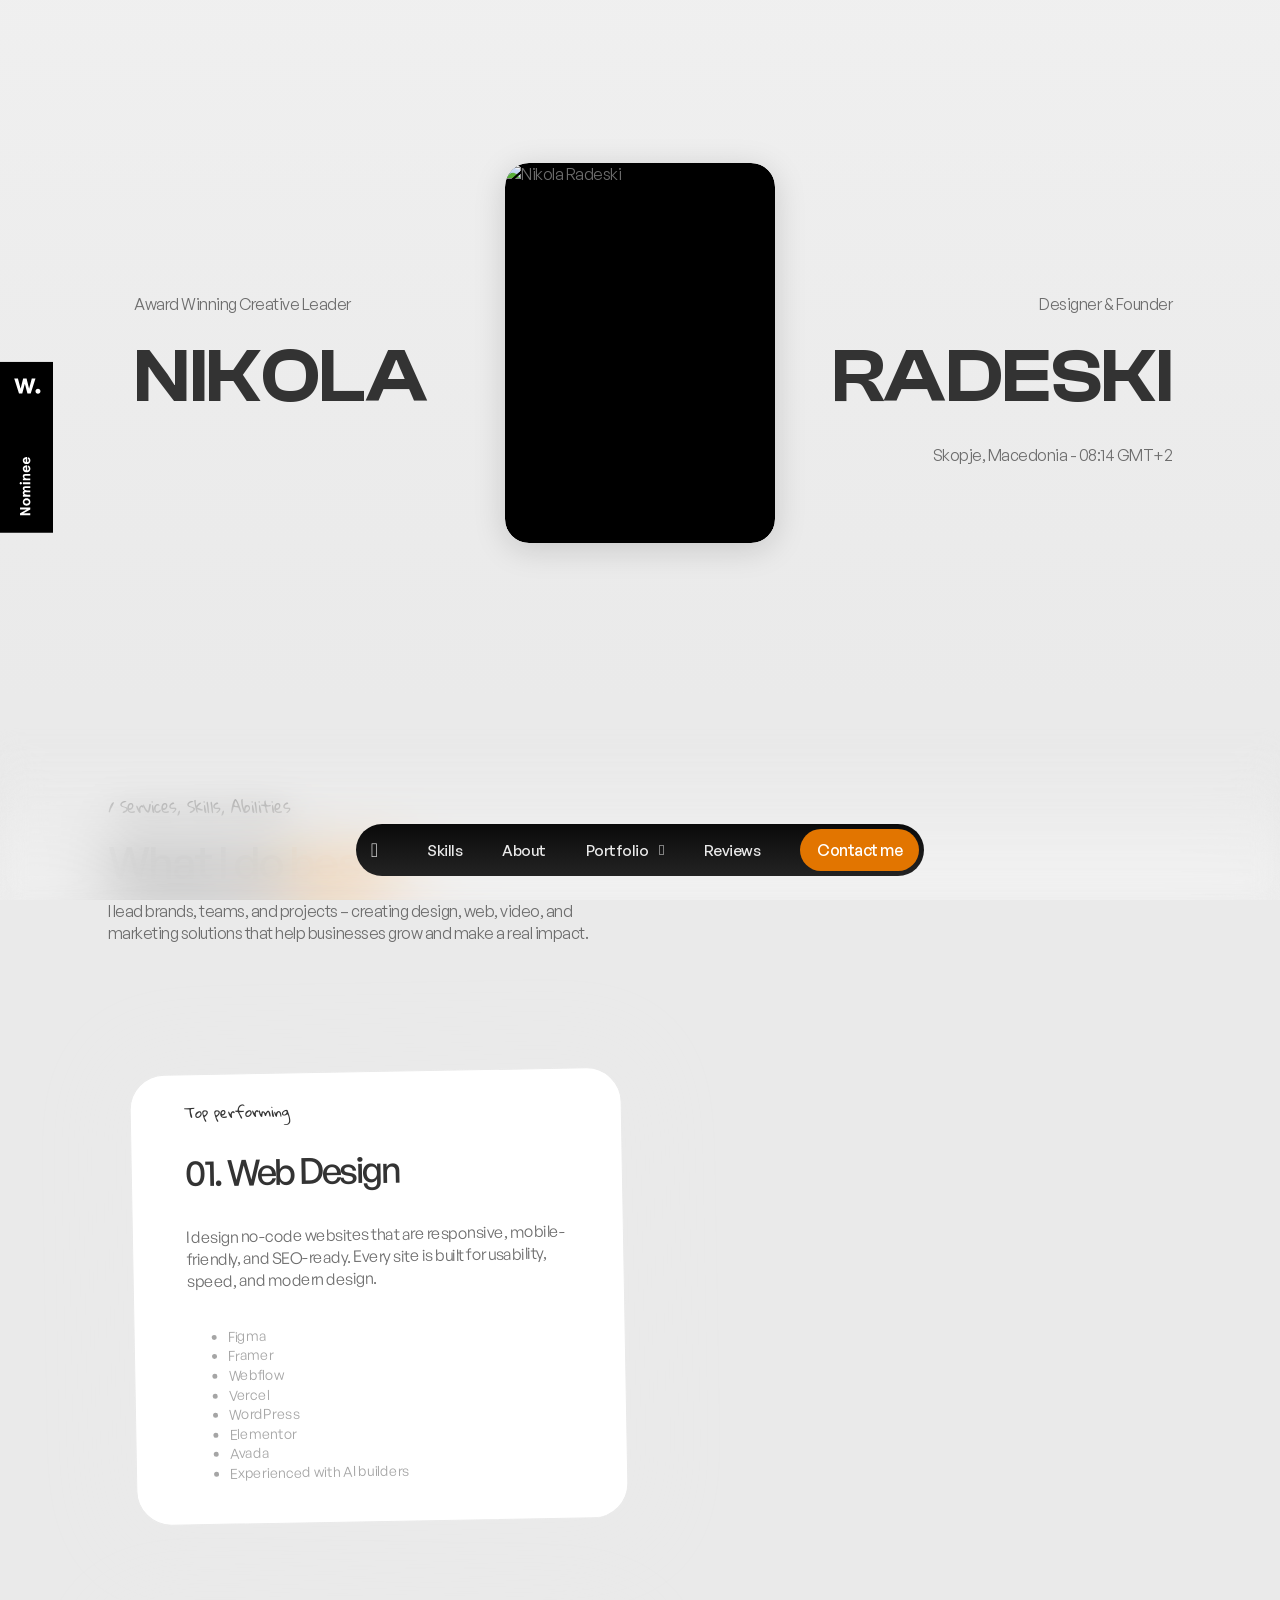
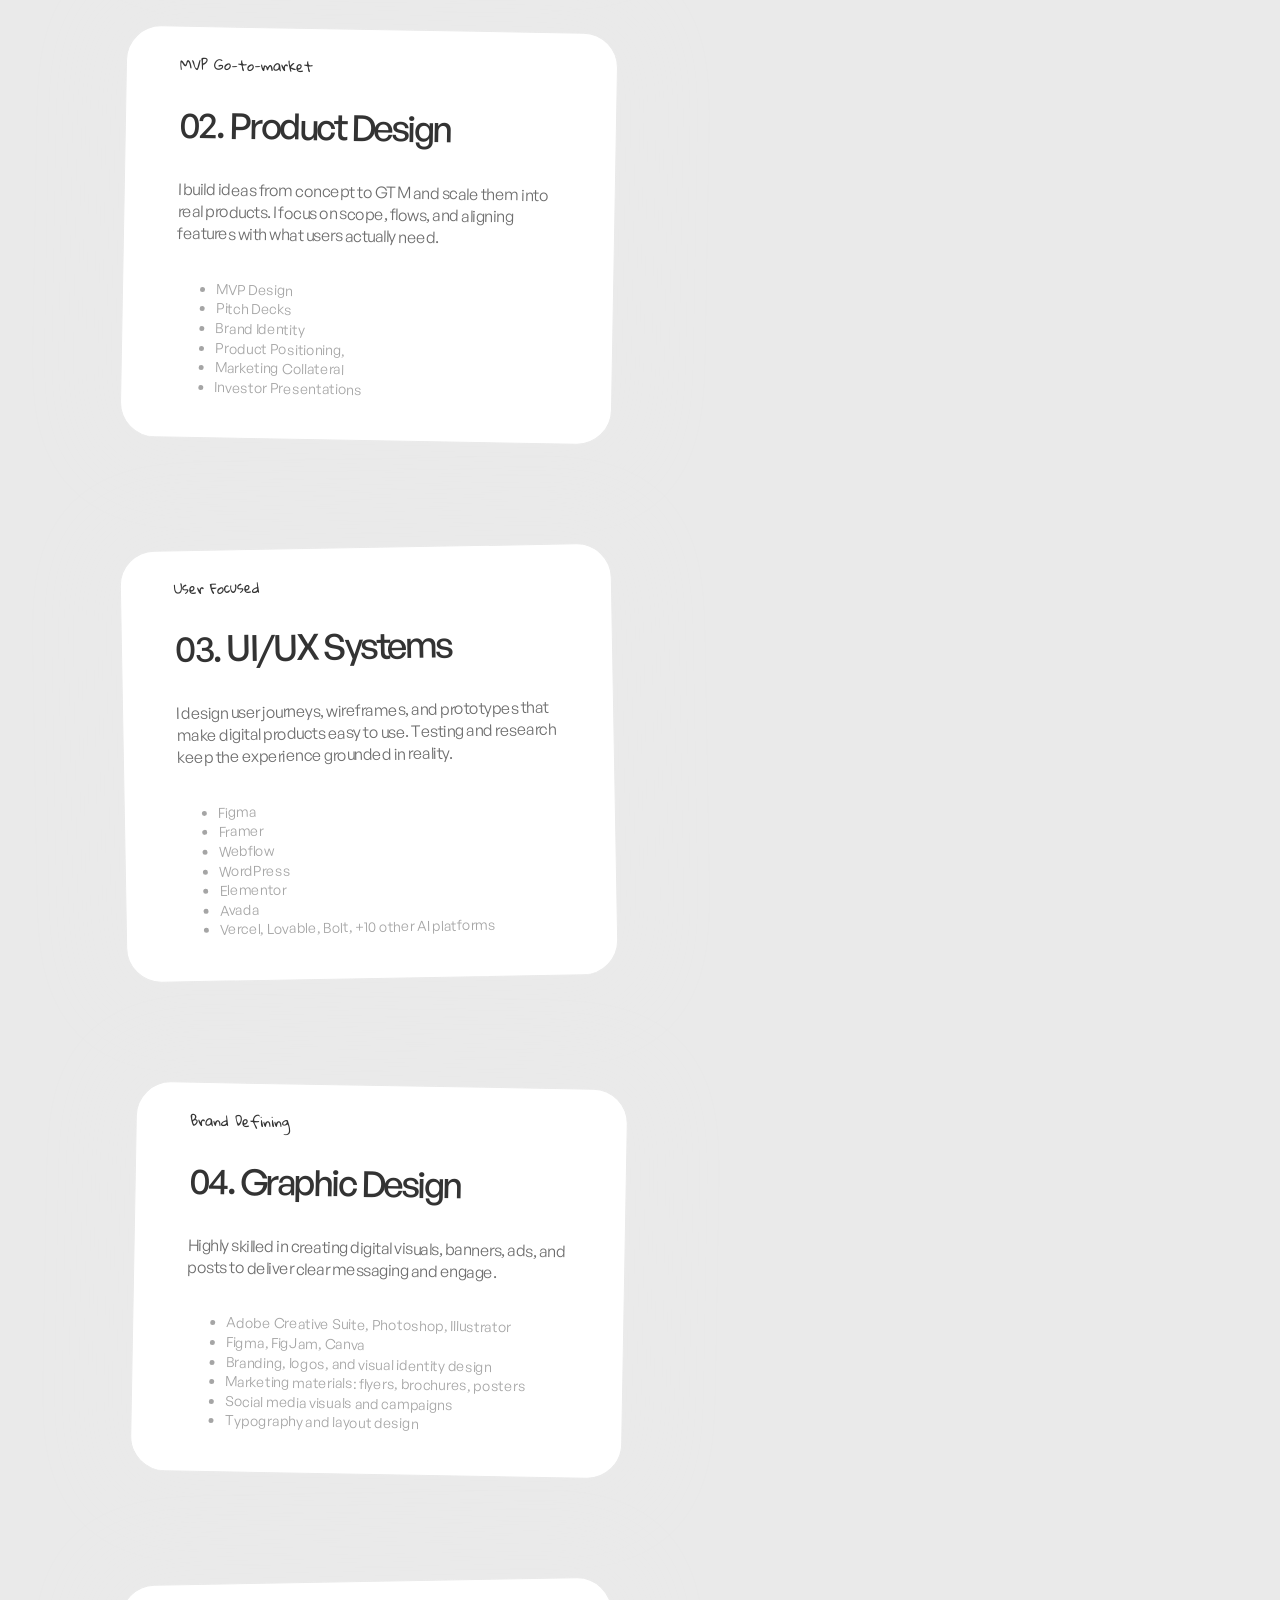
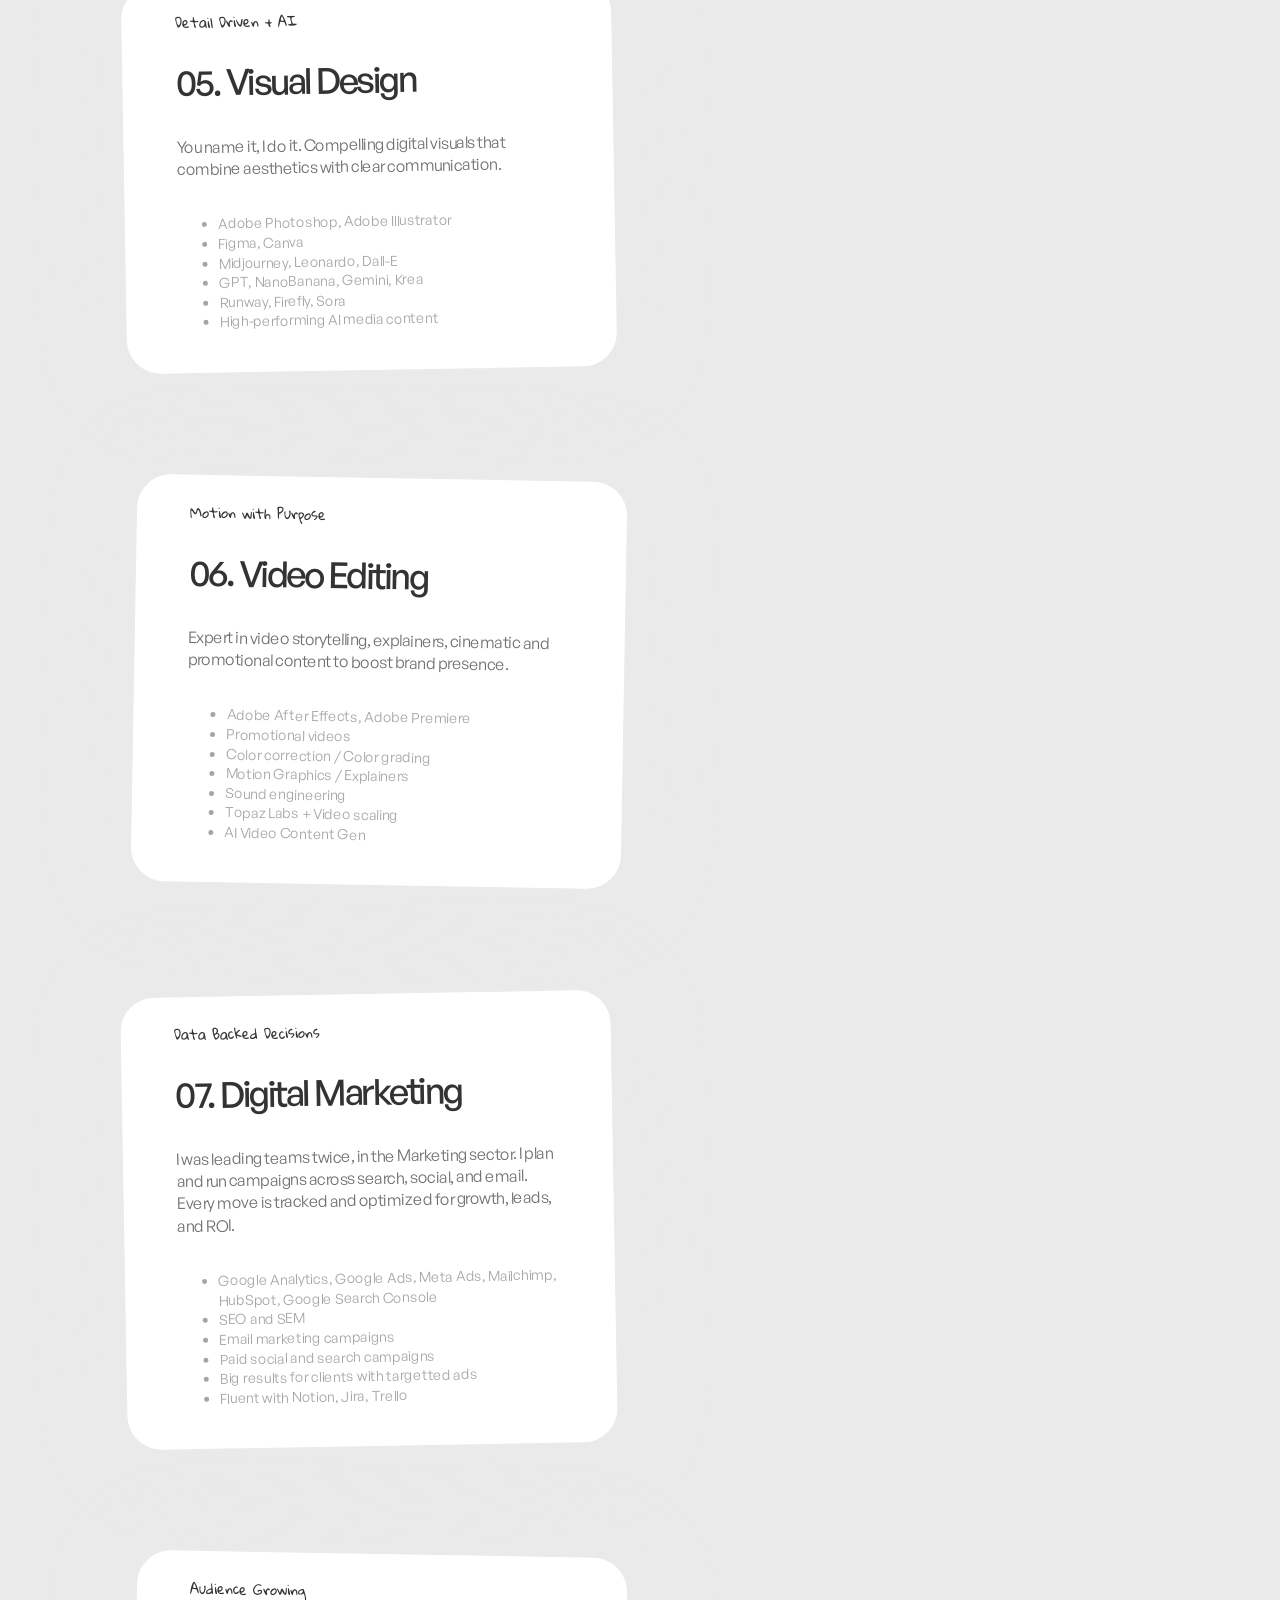
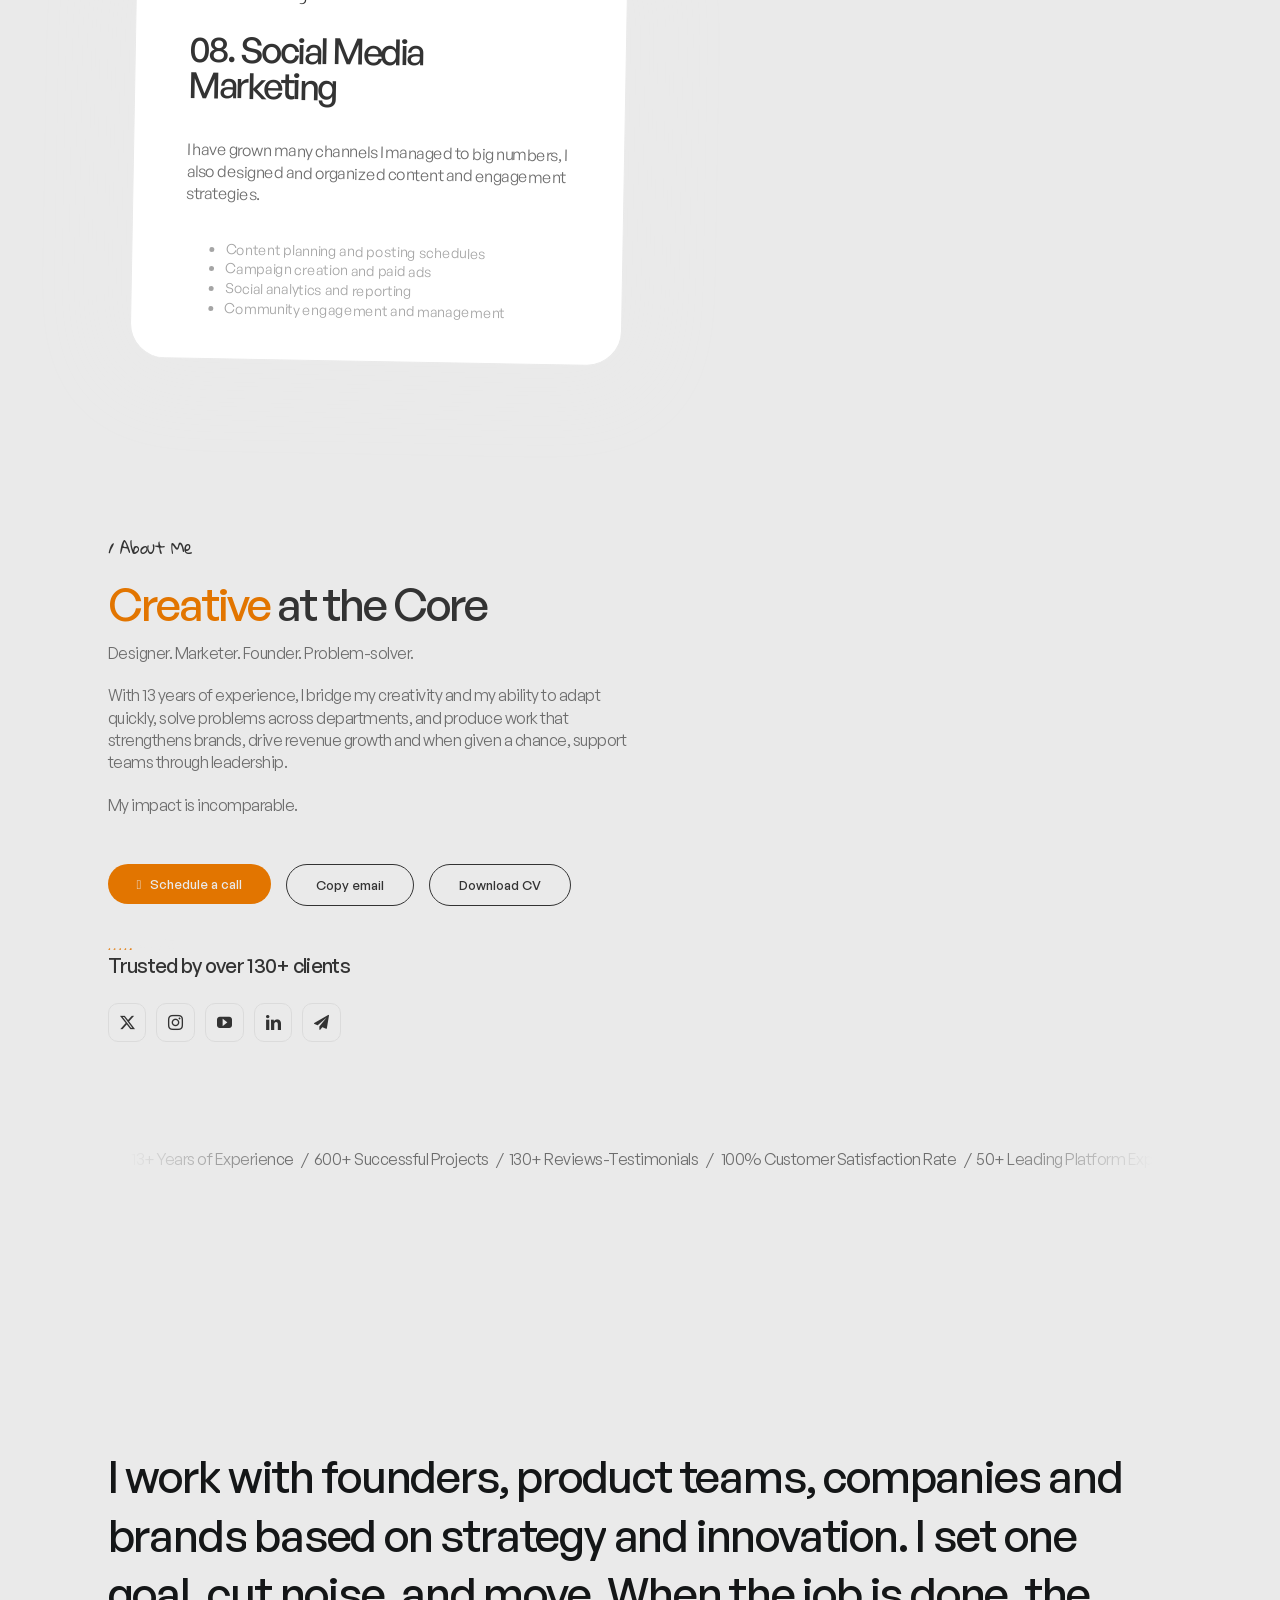
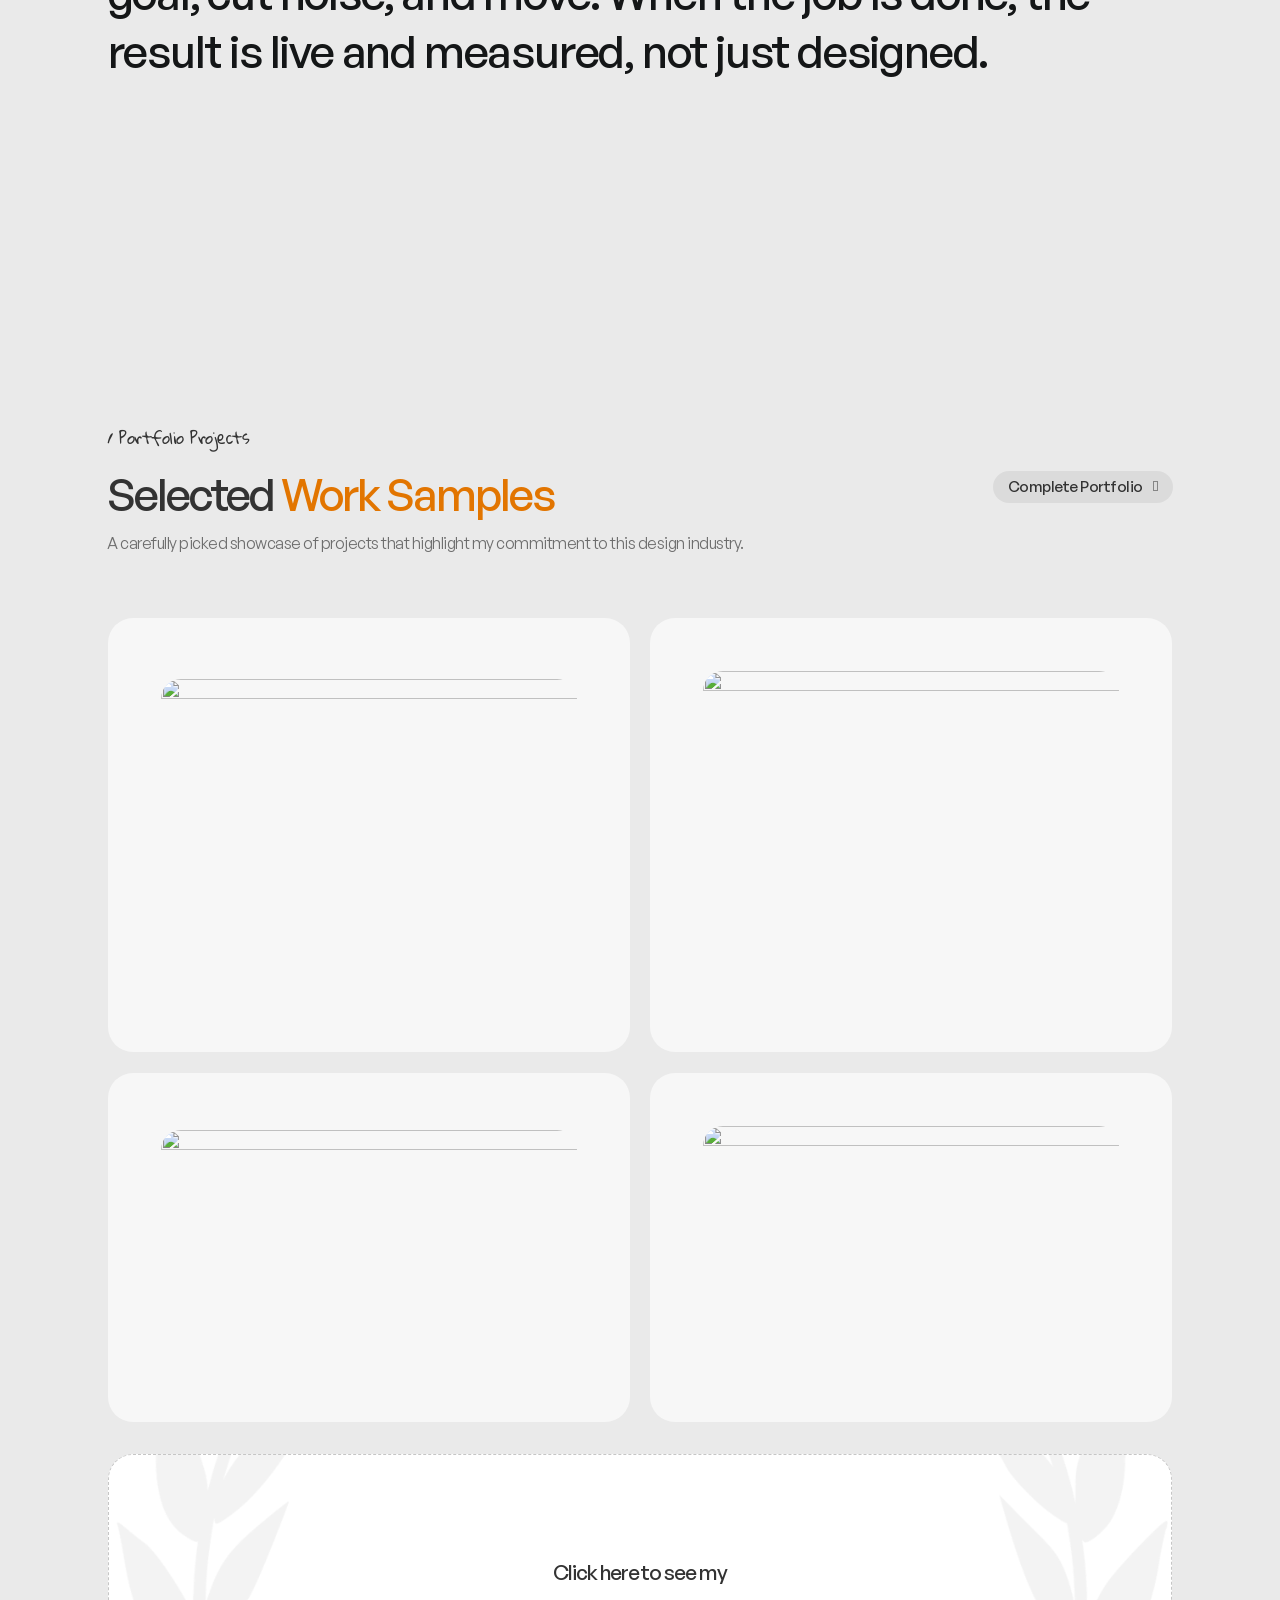
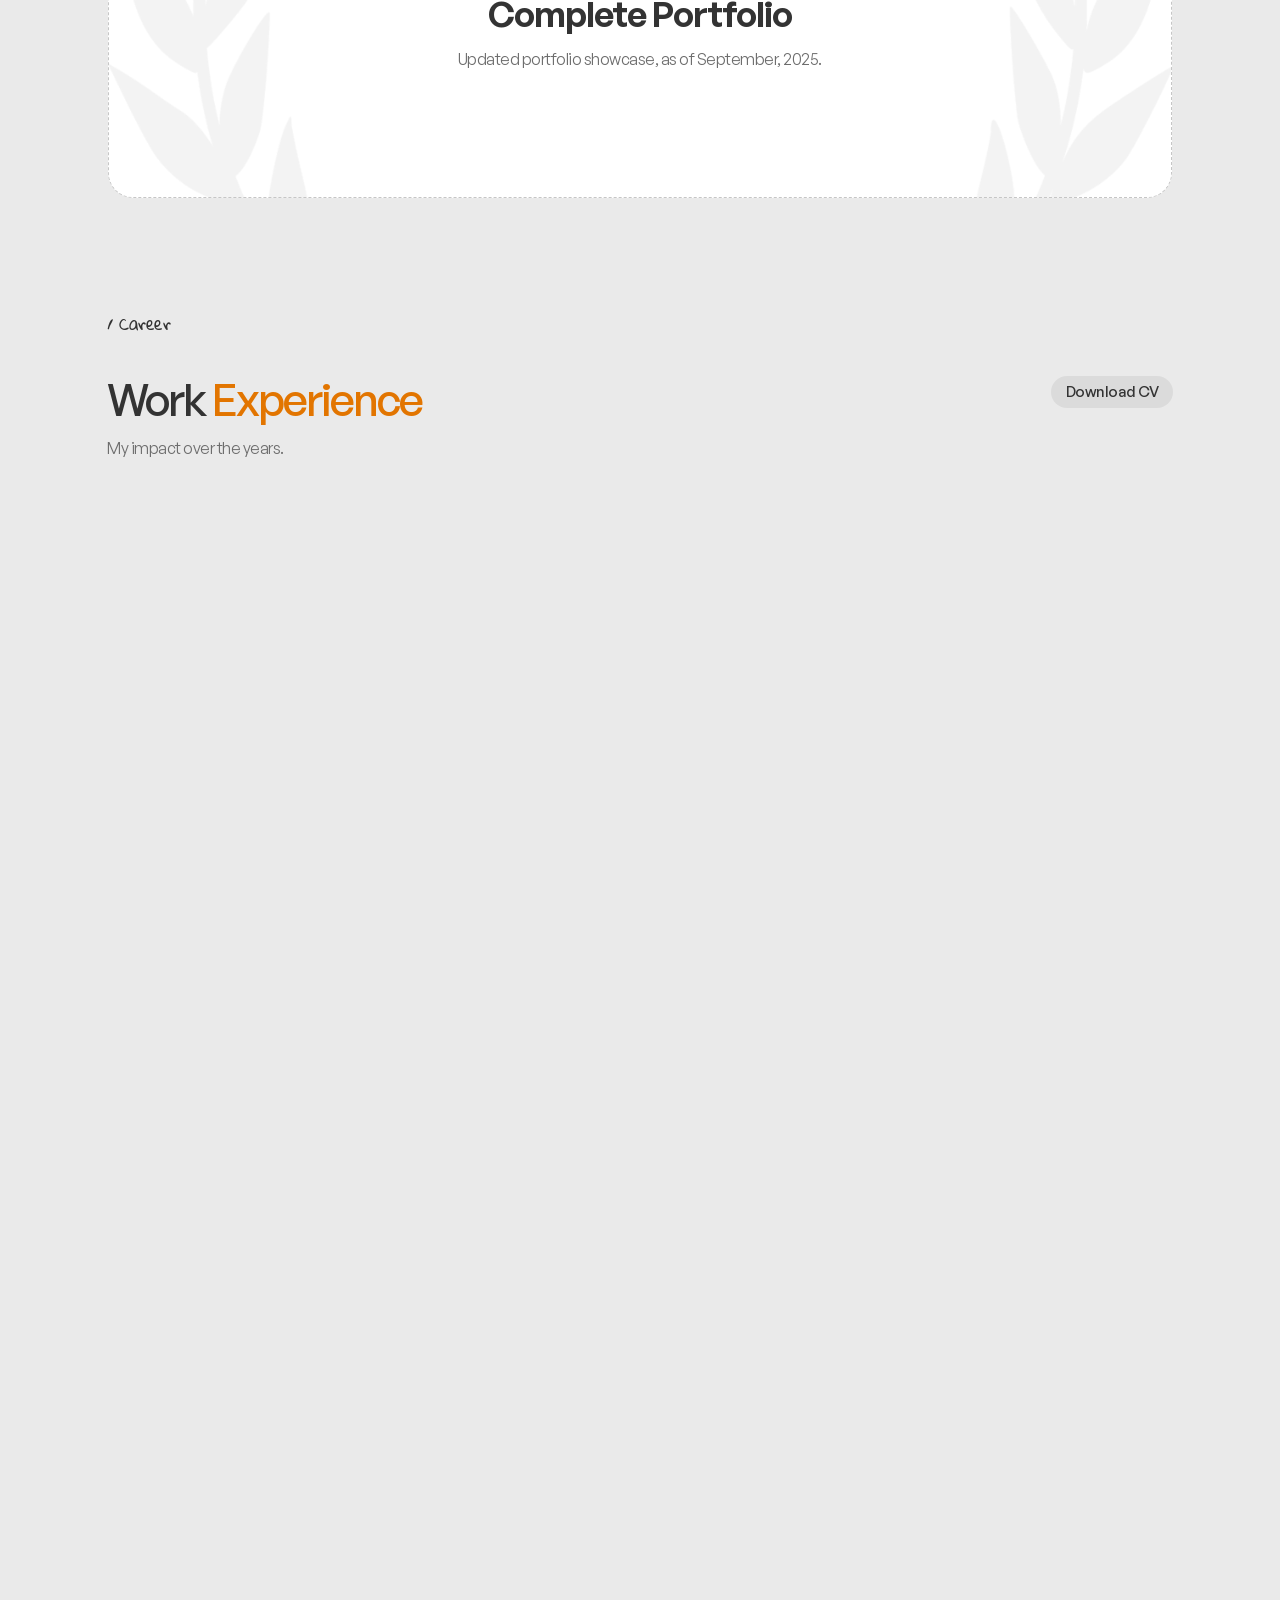
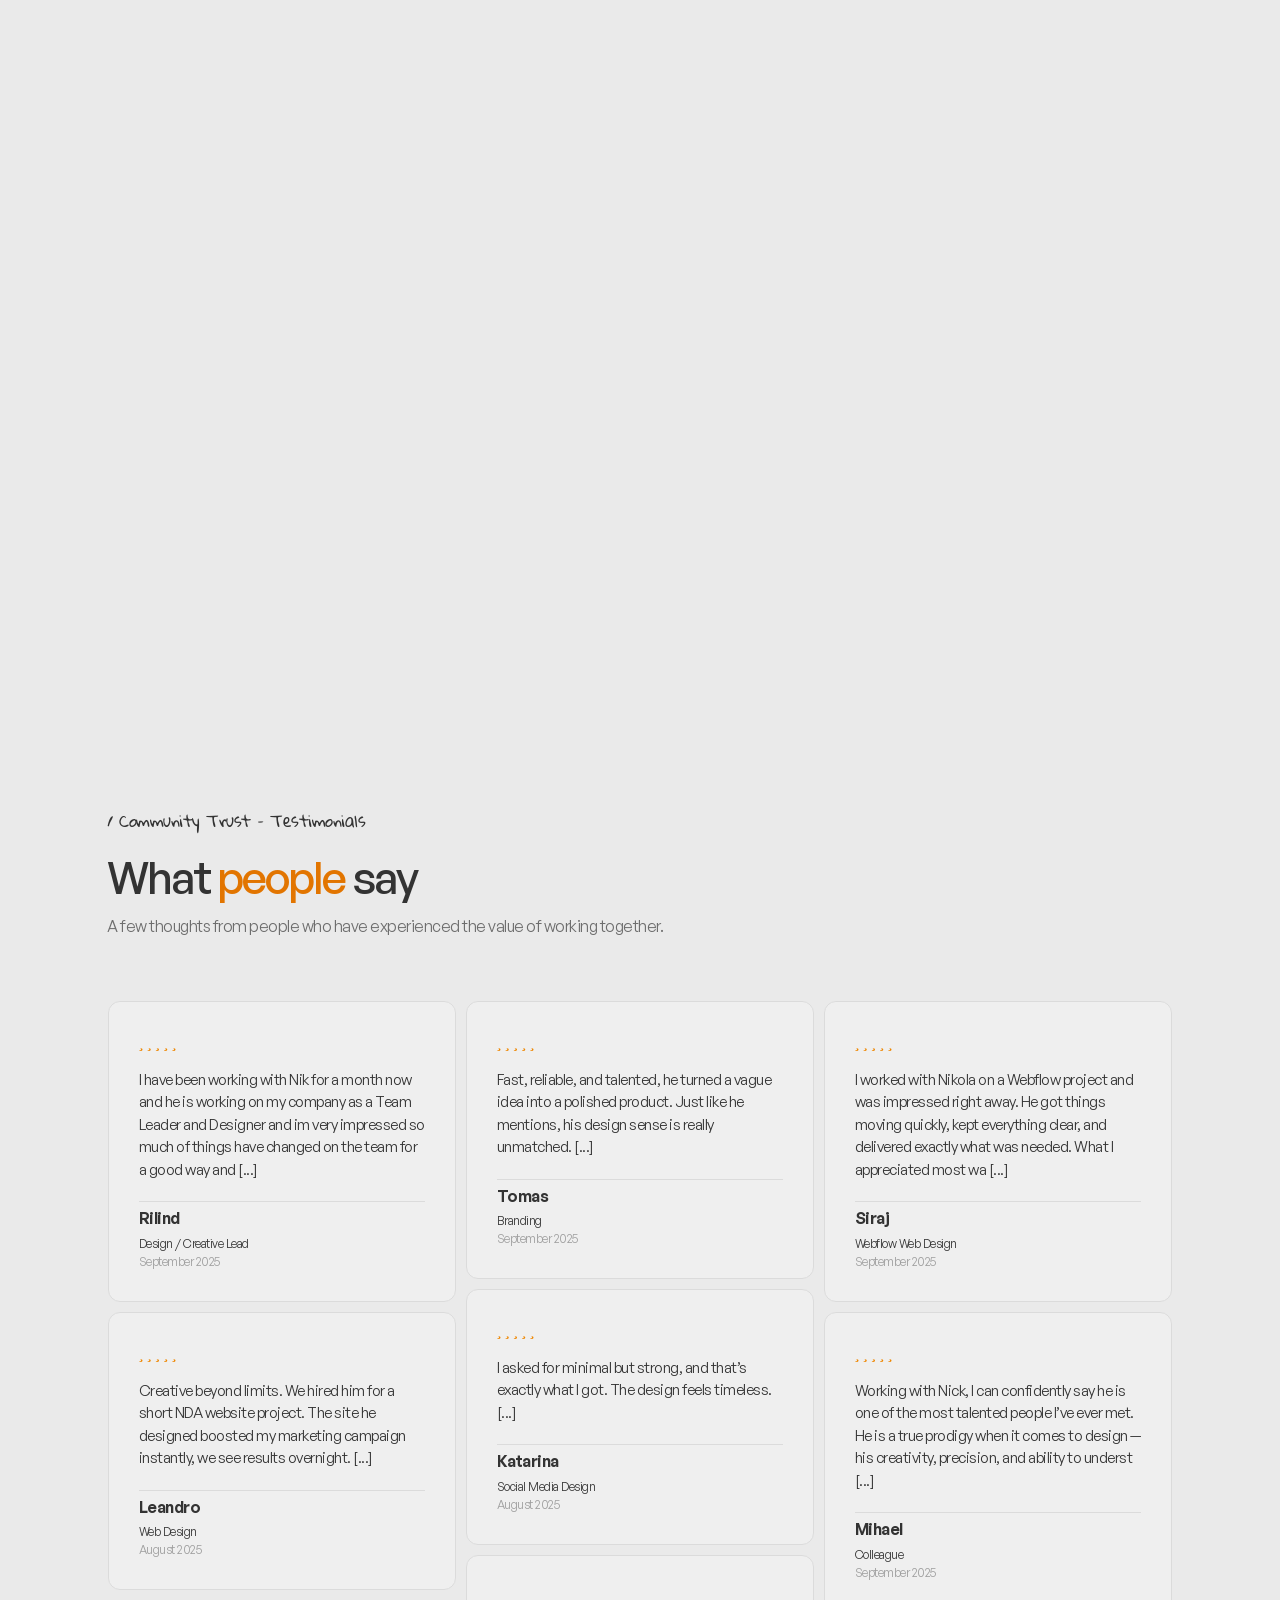
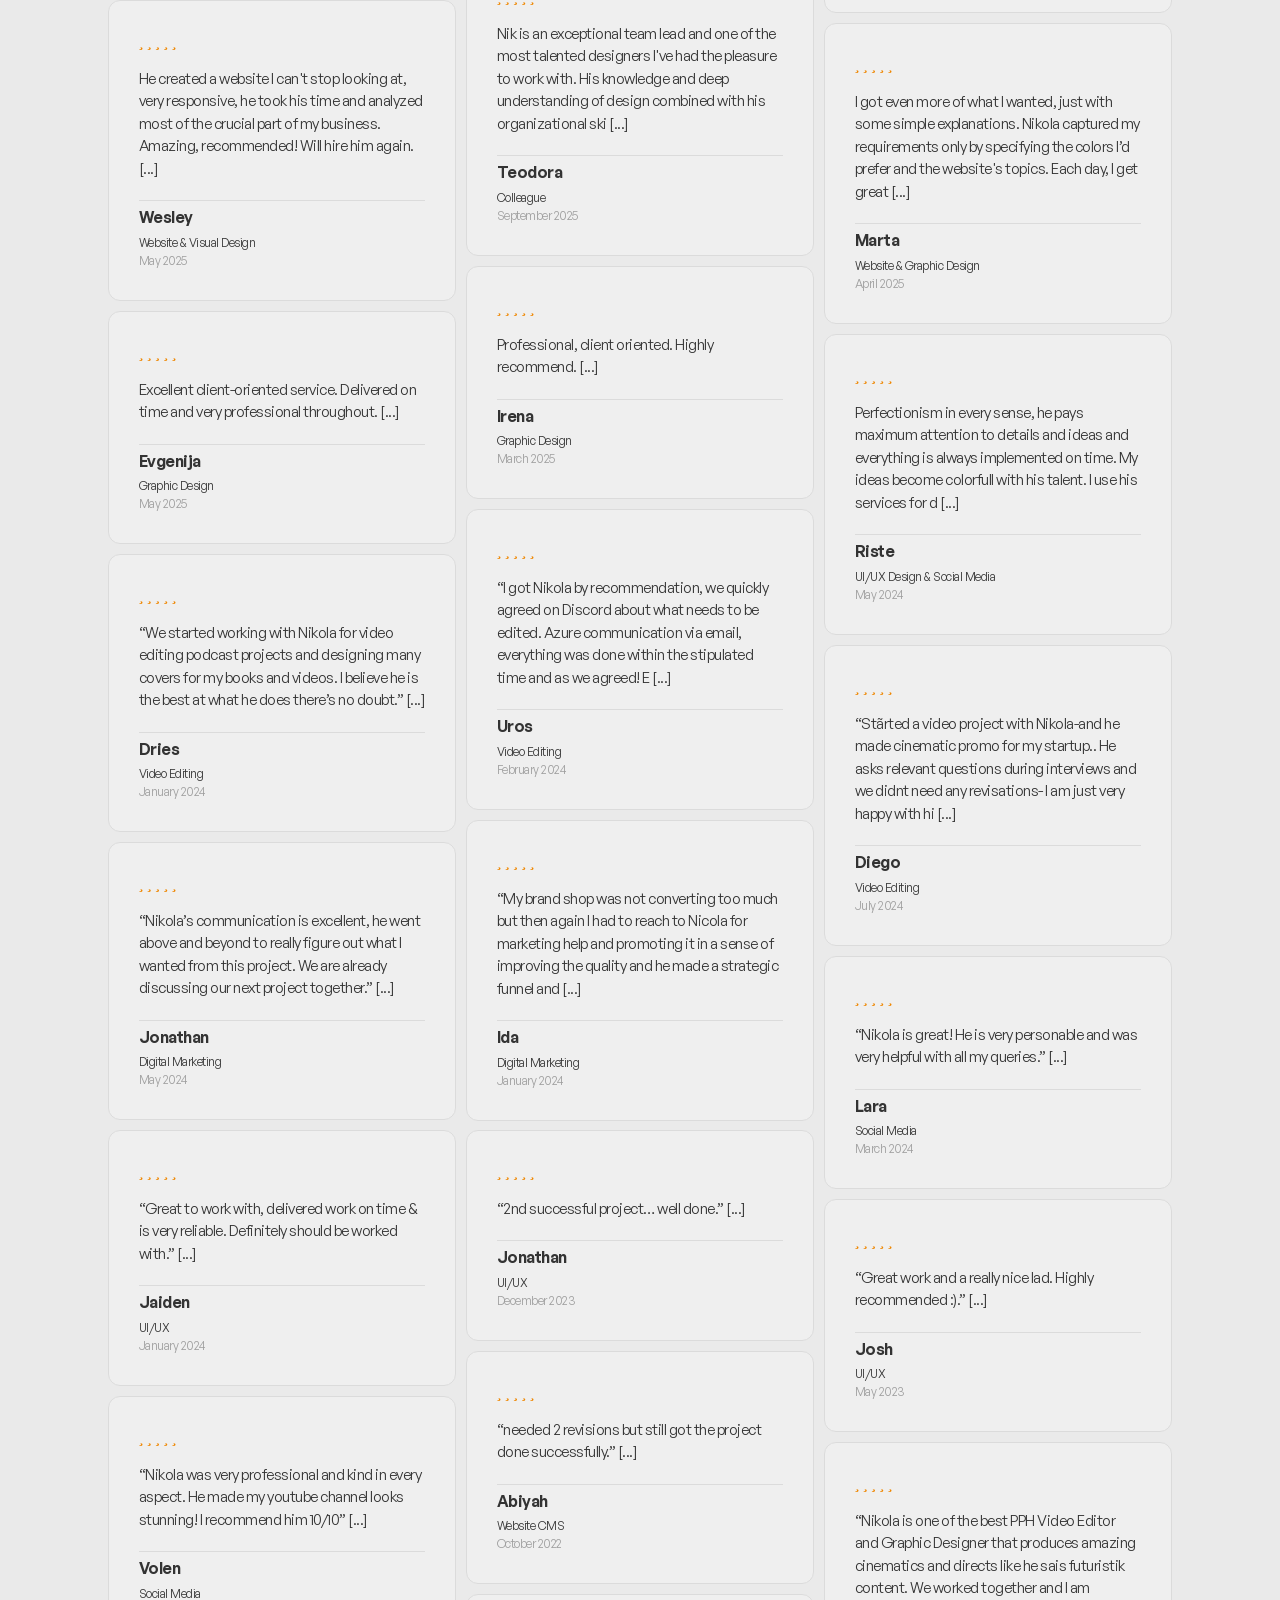
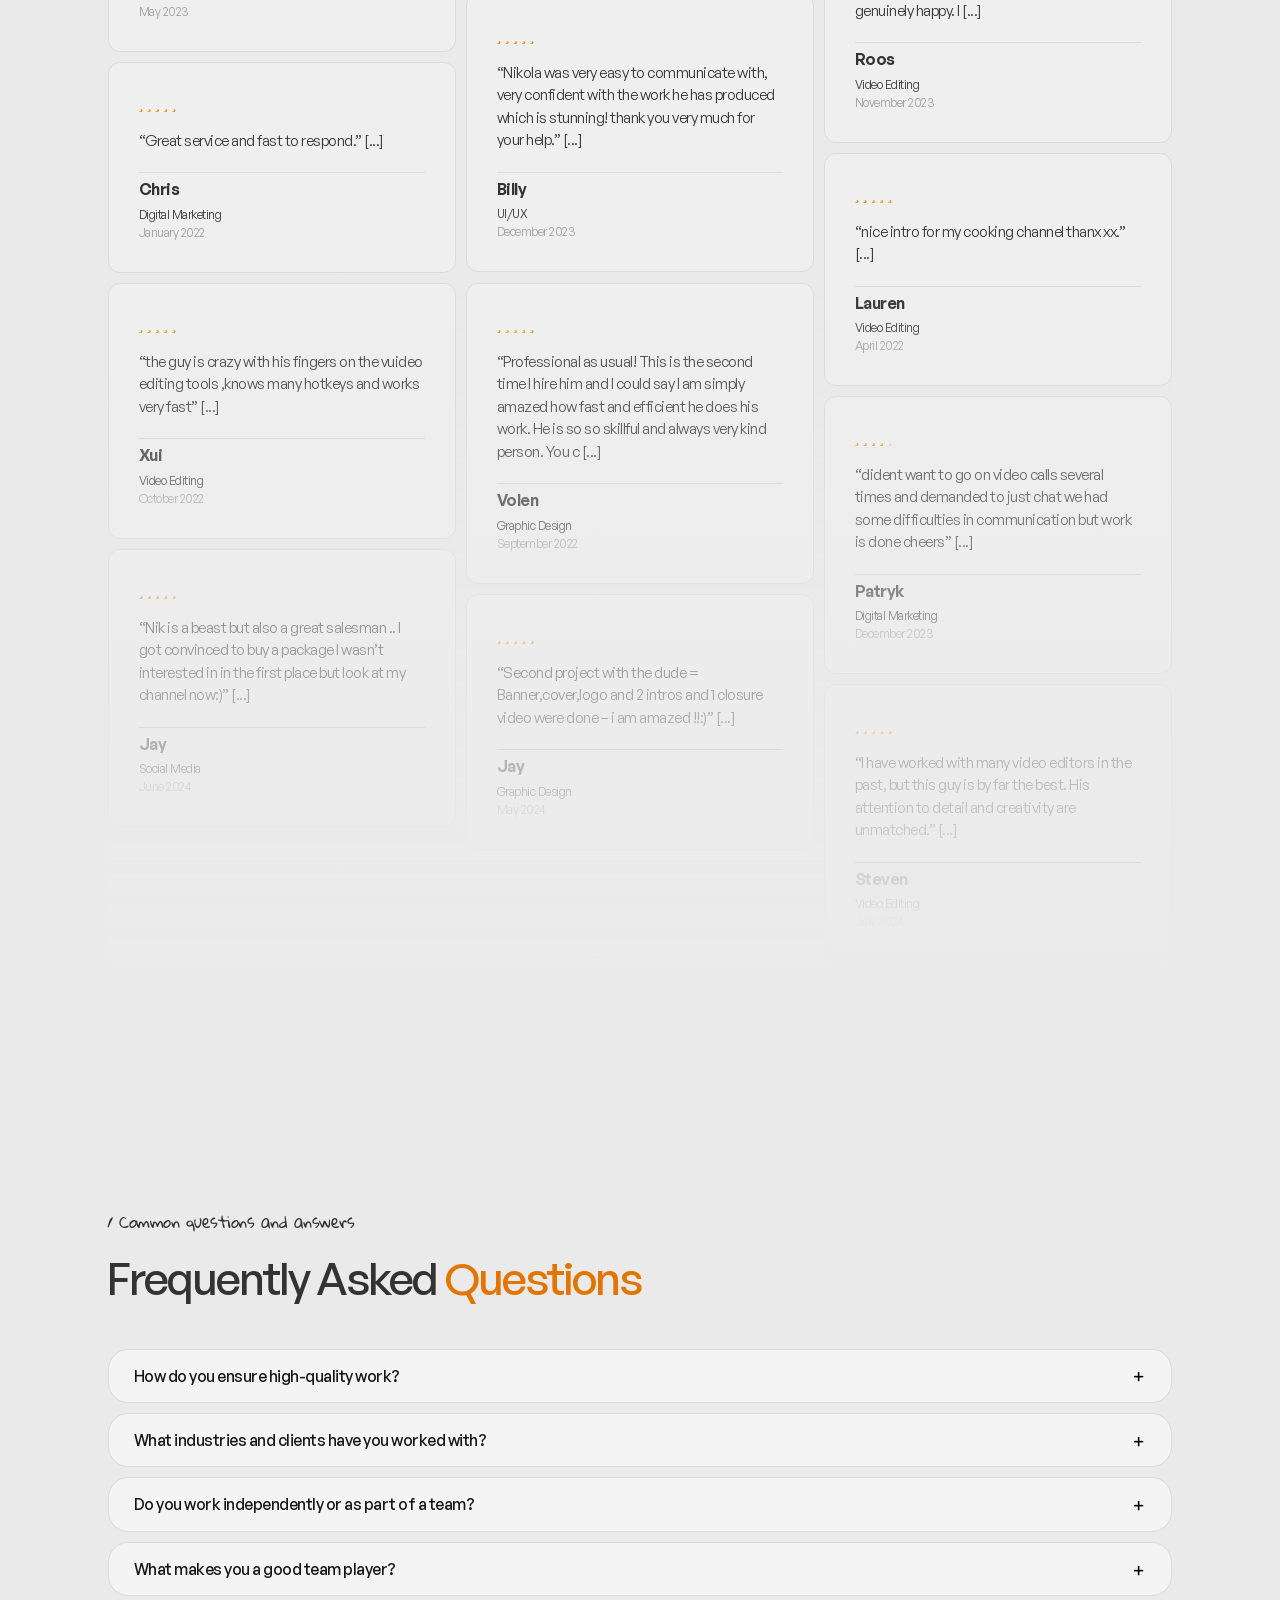
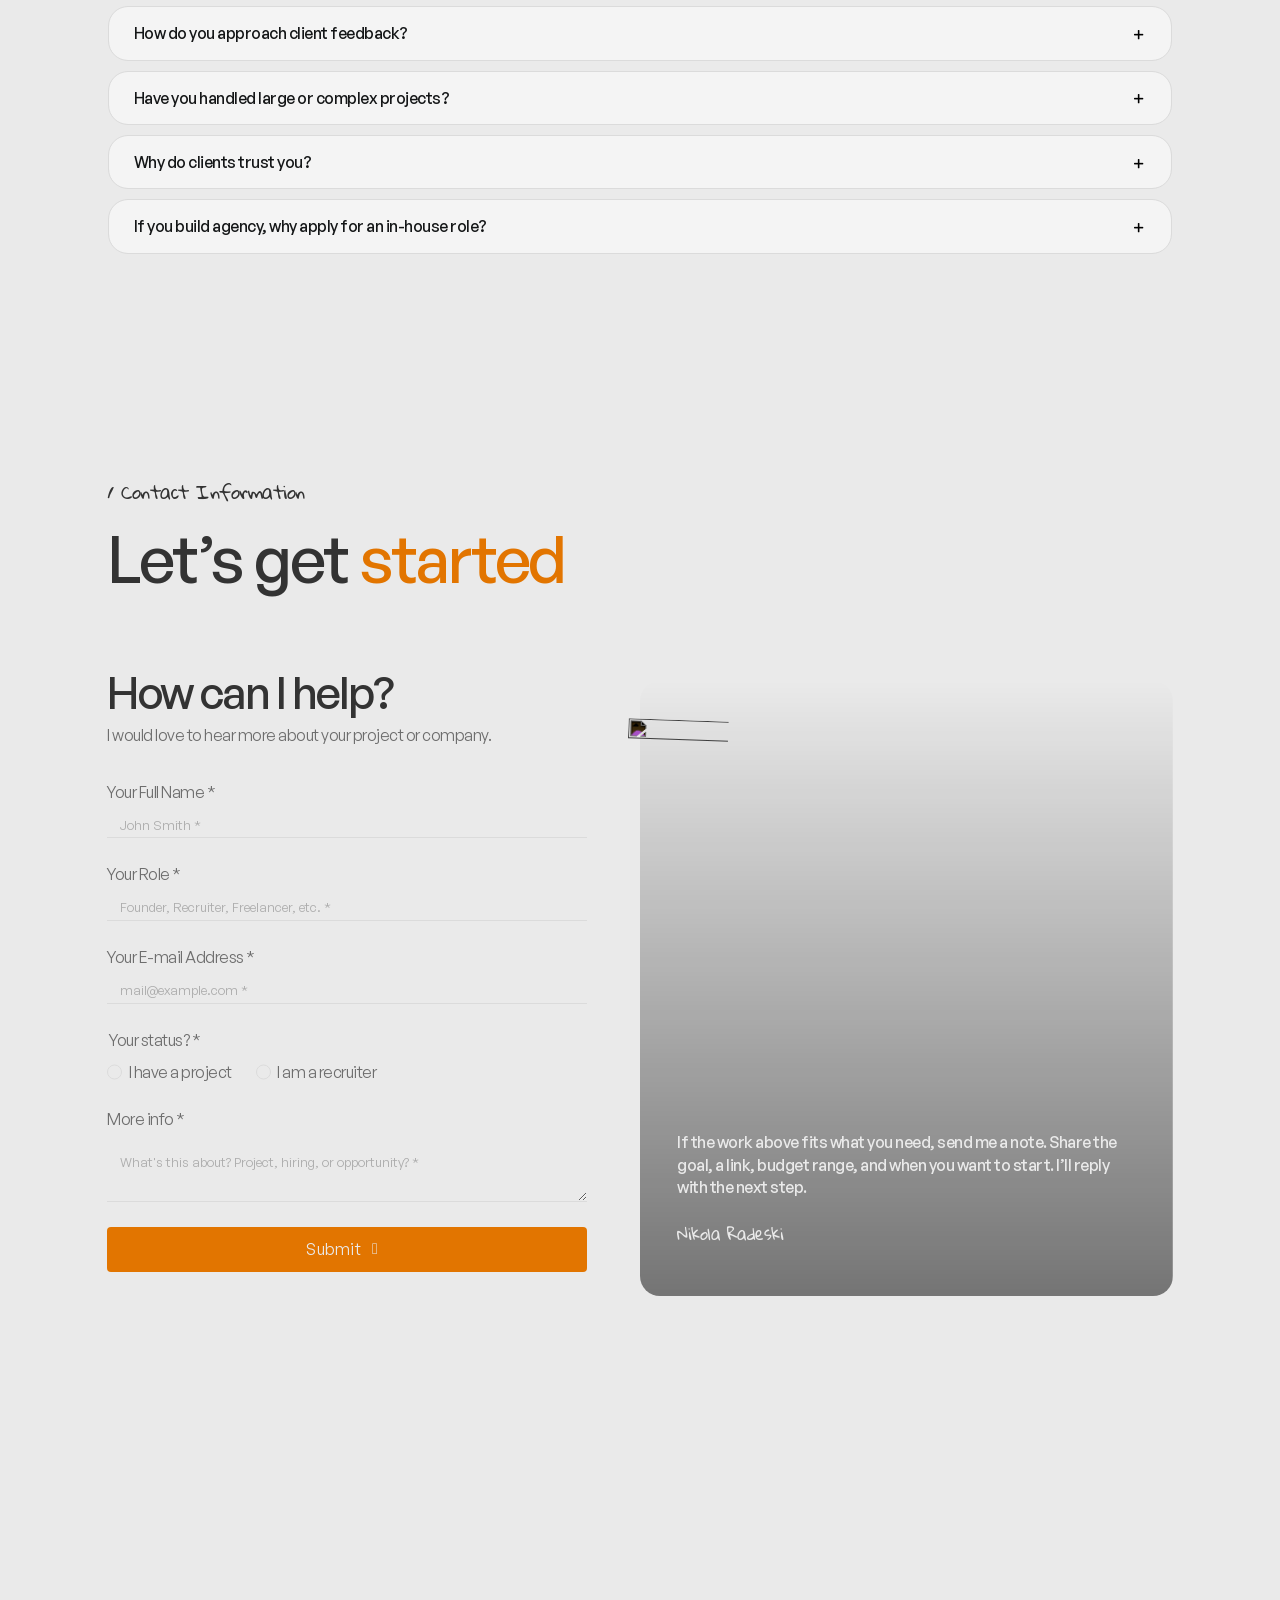
==== index.html @ 2c2c94f7 "Replace with full HTTrack mirror (images, fonts, CSS, JS included)" ====
<!DOCTYPE html><html class="avada-html-layout-wide avada-html-header-position-top avada-is-100-percent-template" lang="en-US" prefix="og: https://ogp.me/ns#">
<!-- Mirrored from nikolaradeski.com/ by HTTrack Website Copier/3.x [XR&CO'2014], Mon, 23 Mar 2026 20:49:17 GMT -->
<!-- Added by HTTrack --><meta http-equiv="content-type" content="text/html;charset=UTF-8" /><!-- /Added by HTTrack -->
<head><meta http-equiv="X-UA-Compatible" content="IE=edge" /><meta http-equiv="Content-Type" content="text/html; charset=utf-8"/><meta name="viewport" content="width=device-width, initial-scale=1, maximum-scale=1" /><title>Nikola Radeski - Designer &amp; Founder</title><meta name="description" content="High performing designer. Creative individual. I turn ideas into realities that people can see, use, and connect with. Based in Skopje. © Nikola Radeski"/><meta name="robots" content="follow, index, max-snippet:-1, max-video-preview:-1, max-image-preview:large"/><link rel="canonical" href="index.html" /><meta property="og:locale" content="en_US" /><meta property="og:type" content="website" /><meta property="og:title" content="Nikola Radeski - Designer &amp; Founder" /><meta property="og:description" content="High performing designer. Creative individual. I turn ideas into realities that people can see, use, and connect with. Based in Skopje. © Nikola Radeski" /><meta property="og:url" content="index.html" /><meta property="og:site_name" content="Nikola Radeski - Designer &amp; Founder" /><meta property="og:updated_time" content="2026-03-09T15:21:56+00:00" /><meta property="og:image" content="wp-content/uploads/2025/10/Highlight-Cover-min.png" /><meta property="og:image:secure_url" content="wp-content/uploads/2025/10/Highlight-Cover-min.png" /><meta property="og:image:width" content="1600" /><meta property="og:image:height" content="1200" /><meta property="og:image:alt" content="nikola radeski" /><meta property="og:image:type" content="image/png" /><meta name="twitter:card" content="summary_large_image" /><meta name="twitter:title" content="Nikola Radeski - Designer &amp; Founder" /><meta name="twitter:description" content="High performing designer. Creative individual. I turn ideas into realities that people can see, use, and connect with. Based in Skopje. © Nikola Radeski" /><meta name="twitter:site" content="@directlynik" /><meta name="twitter:creator" content="@directlynik" /><meta name="twitter:image" content="wp-content/uploads/2025/10/Highlight-Cover-min.png" /><meta name="twitter:label1" content="Written by" /><meta name="twitter:data1" content="adminnik" /><meta name="twitter:label2" content="Time to read" /><meta name="twitter:data2" content="319 minutes" /><link rel='dns-prefetch' href='../www.googletagmanager.com/index.html' /><link rel='dns-prefetch' href='../fonts.googleapis.com/index.html' /><link rel='dns-prefetch' href='../fonts.gstatic.com/index.html' /><link rel='dns-prefetch' href='../www.google-analytics.com/index.html' /><link rel='dns-prefetch' href='../connect.facebook.net/index.html' /><link rel='dns-prefetch' href='../static.hotjar.com/index.html' /><link rel='dns-prefetch' href='../script.hotjar.com/index.html' /><link rel='dns-prefetch' href='../www.youtube.com/index.html' /><link rel='dns-prefetch' href='../player.vimeo.com/index.html' /><link rel='preconnect' href='../fonts.gstatic.com/index.html' /><link rel="alternate" type="application/rss+xml" title="Nikola Radeski &raquo; Feed" href="feed/index.html" /><link rel="alternate" type="application/rss+xml" title="Nikola Radeski &raquo; Comments Feed" href="comments/feed/index.html" /><link rel="shortcut icon" href="wp-content/uploads/2025/09/favicon-nik-64x64-1.png" type="image/x-icon" /><link rel="apple-touch-icon" sizes="180x180" href="wp-content/uploads/2025/09/apple-ios-favicon.png"><link rel="icon" sizes="192x192" href="wp-content/uploads/2025/09/android-favicon.png"><meta name="msapplication-TileImage" content="wp-content/uploads/2025/09/microsoft-edge-favicon.png"><link rel="alternate" title="oEmbed (JSON)" type="application/json+oembed" href="wp-json/oembed/1.0/embede293.json?url=https%3A%2F%2Fnikolaradeski.com%2F" /><link rel="alternate" title="oEmbed (XML)" type="text/xml+oembed" href="wp-json/oembed/1.0/embed9590?url=https%3A%2F%2Fnikolaradeski.com%2F&amp;format=xml" /><style id='wp-img-auto-sizes-contain-inline-css' type='text/css'>img:is([sizes=auto i],[sizes^="auto," i]){contain-intrinsic-size:3000px 1500px}
/*# sourceURL=wp-img-auto-sizes-contain-inline-css */</style><style id="litespeed-ccss">:root{--wp-block-synced-color:#7a00df;--wp-block-synced-color--rgb:122,0,223;--wp-bound-block-color:var(--wp-block-synced-color);--wp-editor-canvas-background:#ddd;--wp-admin-theme-color:#007cba;--wp-admin-theme-color--rgb:0,124,186;--wp-admin-theme-color-darker-10:#006ba1;--wp-admin-theme-color-darker-10--rgb:0,107,160.5;--wp-admin-theme-color-darker-20:#005a87;--wp-admin-theme-color-darker-20--rgb:0,90,135;--wp-admin-border-width-focus:2px}:root{--wp--preset--font-size--normal:16px;--wp--preset--font-size--huge:42px}.screen-reader-text{border:0;clip-path:inset(50%);height:1px;margin:-1px;overflow:hidden;padding:0;position:absolute;width:1px;word-wrap:normal!important}html :where([style*=border-width]){border-style:solid}html :where([style*=border-top-width]){border-top-style:solid}html :where(img[class*=wp-image-]){height:auto;max-width:100%}:root{--wp--preset--aspect-ratio--square:1;--wp--preset--aspect-ratio--4-3:4/3;--wp--preset--aspect-ratio--3-4:3/4;--wp--preset--aspect-ratio--3-2:3/2;--wp--preset--aspect-ratio--2-3:2/3;--wp--preset--aspect-ratio--16-9:16/9;--wp--preset--aspect-ratio--9-16:9/16;--wp--preset--color--black:#000000;--wp--preset--color--cyan-bluish-gray:#abb8c3;--wp--preset--color--white:#ffffff;--wp--preset--color--pale-pink:#f78da7;--wp--preset--color--vivid-red:#cf2e2e;--wp--preset--color--luminous-vivid-orange:#ff6900;--wp--preset--color--luminous-vivid-amber:#fcb900;--wp--preset--color--light-green-cyan:#7bdcb5;--wp--preset--color--vivid-green-cyan:#00d084;--wp--preset--color--pale-cyan-blue:#8ed1fc;--wp--preset--color--vivid-cyan-blue:#0693e3;--wp--preset--color--vivid-purple:#9b51e0;--wp--preset--color--awb-color-1:#eaeaea;--wp--preset--color--awb-color-2:#333333;--wp--preset--color--awb-color-3:#dbdbdb;--wp--preset--color--awb-color-4:#00512f;--wp--preset--color--awb-color-5:#2d60ce;--wp--preset--color--awb-color-6:#434549;--wp--preset--color--awb-color-7:#6d6d6d;--wp--preset--color--awb-color-8:#141617;--wp--preset--color--awb-color-custom-1:#8e8e8e;--wp--preset--color--awb-color-custom-2:#e27500;--wp--preset--gradient--vivid-cyan-blue-to-vivid-purple:linear-gradient(135deg,rgb(6,147,227) 0%,rgb(155,81,224) 100%);--wp--preset--gradient--light-green-cyan-to-vivid-green-cyan:linear-gradient(135deg,rgb(122,220,180) 0%,rgb(0,208,130) 100%);--wp--preset--gradient--luminous-vivid-amber-to-luminous-vivid-orange:linear-gradient(135deg,rgb(252,185,0) 0%,rgb(255,105,0) 100%);--wp--preset--gradient--luminous-vivid-orange-to-vivid-red:linear-gradient(135deg,rgb(255,105,0) 0%,rgb(207,46,46) 100%);--wp--preset--gradient--very-light-gray-to-cyan-bluish-gray:linear-gradient(135deg,rgb(238,238,238) 0%,rgb(169,184,195) 100%);--wp--preset--gradient--cool-to-warm-spectrum:linear-gradient(135deg,rgb(74,234,220) 0%,rgb(151,120,209) 20%,rgb(207,42,186) 40%,rgb(238,44,130) 60%,rgb(251,105,98) 80%,rgb(254,248,76) 100%);--wp--preset--gradient--blush-light-purple:linear-gradient(135deg,rgb(255,206,236) 0%,rgb(152,150,240) 100%);--wp--preset--gradient--blush-bordeaux:linear-gradient(135deg,rgb(254,205,165) 0%,rgb(254,45,45) 50%,rgb(107,0,62) 100%);--wp--preset--gradient--luminous-dusk:linear-gradient(135deg,rgb(255,203,112) 0%,rgb(199,81,192) 50%,rgb(65,88,208) 100%);--wp--preset--gradient--pale-ocean:linear-gradient(135deg,rgb(255,245,203) 0%,rgb(182,227,212) 50%,rgb(51,167,181) 100%);--wp--preset--gradient--electric-grass:linear-gradient(135deg,rgb(202,248,128) 0%,rgb(113,206,126) 100%);--wp--preset--gradient--midnight:linear-gradient(135deg,rgb(2,3,129) 0%,rgb(40,116,252) 100%);--wp--preset--font-size--small:12px;--wp--preset--font-size--medium:20px;--wp--preset--font-size--large:24px;--wp--preset--font-size--x-large:42px;--wp--preset--font-size--normal:16px;--wp--preset--font-size--xlarge:32px;--wp--preset--font-size--huge:48px;--wp--preset--spacing--20:0.44rem;--wp--preset--spacing--30:0.67rem;--wp--preset--spacing--40:1rem;--wp--preset--spacing--50:1.5rem;--wp--preset--spacing--60:2.25rem;--wp--preset--spacing--70:3.38rem;--wp--preset--spacing--80:5.06rem;--wp--preset--shadow--natural:6px 6px 9px rgba(0, 0, 0, 0.2);--wp--preset--shadow--deep:12px 12px 50px rgba(0, 0, 0, 0.4);--wp--preset--shadow--sharp:6px 6px 0px rgba(0, 0, 0, 0.2);--wp--preset--shadow--outlined:6px 6px 0px -3px rgb(255, 255, 255), 6px 6px rgb(0, 0, 0);--wp--preset--shadow--crisp:6px 6px 0px rgb(0, 0, 0)}:root{--button_padding:11px 23px}[class*=" awb-icon-"],[class^=awb-icon-]{font-family:awb-icons!important;speak:never;font-style:normal;font-weight:400;font-variant:normal;text-transform:none;line-height:1;-webkit-font-smoothing:antialiased;-moz-osx-font-smoothing:grayscale}.awb-icon-twitter:before{content:""}.awb-icon-linkedin:before{content:""}.awb-icon-minus:before{content:""}.awb-icon-plus:before{content:""}.awb-icon-youtube:before{content:""}.awb-icon-instagram:before{content:""}.awb-icon-telegram:before{content:""}.awb-icon-exclamation-triangle:before{content:""}.awb-icon-check-circle:before{content:""}.fusion-form-form-wrapper{--awb-tooltip-text-color:#fff;--awb-tooltip-background-color:#333;--awb-required-field-symbol-deco:dotted underline;--awb-field-margin-top:1em;--awb-field-margin-bottom:1em;--awb-form-input-height:var(--form_input_height);--awb-form-bg-color:var(--form_bg_color);--awb-label-font-size:var(--body_typography-font-size);--awb-form-font-size:var(--form_text_size);--awb-form-placeholder-color:var(--form_text_color);--awb-form-text-color:var(--form_text_color);--awb-form-label-color:var(--body_typography-color);--awb-form-border-width-top:var(--form_border_width-top);--awb-form-border-width-bottom:var(--form_border_width-bottom);--awb-form-border-width-right:var(--form_border_width-right);--awb-form-border-width-left:var(--form_border_width-left);--awb-form-border-color:var(--form_border_color);--awb-form-focus-border-color:var(--form_focus_border_color);--awb-form-focus-border-hover-color:var(--form_focus_border_color-5a);--awb-form-border-radius:var(--form_border_radius);--awb-icon-alignment-top:var(--form_border_width-top);--awb-icon-alignment-bottom:var(--form_border_width-bottom);--awb-icon-alignment-font_size:1em;--awb-margin-top:0;--awb-margin-right:0;--awb-margin-bottom:0;--awb-margin-left:0;border:none;margin:var(--awb-margin-top) var(--awb-margin-right) var(--awb-margin-bottom) var(--awb-margin-left)}.fusion-form-form-wrapper input[type=email],.fusion-form-form-wrapper input[type=text]{height:var(--awb-form-input-height);background-color:var(--awb-form-bg-color);color:var(--awb-form-text-color);border-top-width:var(--awb-form-border-width-top);border-bottom-width:var(--awb-form-border-width-bottom);border-right-width:var(--awb-form-border-width-right);border-left-width:var(--awb-form-border-width-left);border-color:var(--awb-form-border-color);border-radius:var(--awb-form-border-radius);font-size:var(--awb-form-font-size)}.fusion-form-form-wrapper textarea{background-color:var(--awb-form-bg-color);font-size:var(--awb-form-font-size);color:var(--awb-form-text-color);border-top-width:var(--awb-form-border-width-top);border-bottom-width:var(--awb-form-border-width-bottom);border-right-width:var(--awb-form-border-width-right);border-left-width:var(--awb-form-border-width-left);border-color:var(--awb-form-border-color);border-radius:var(--awb-form-border-radius)}.fusion-form-form-wrapper .fusion-form-field{position:relative;width:100%;clear:both;margin-top:var(--awb-field-margin-top);margin-bottom:var(--awb-field-margin-bottom)}.fusion-form-form-wrapper .fusion-form-field .fusion-form-input{width:100%;padding:0 1em;outline:0}.fusion-form-form-wrapper .fusion-form-field .label,.fusion-form-form-wrapper .fusion-form-field label{display:inline-block;line-height:normal;font-size:var(--awb-label-font-size);color:var(--awb-form-label-color)}.fusion-form-form-wrapper .fusion-form-field.fusion-form-label-above .label,.fusion-form-form-wrapper .fusion-form-field.fusion-form-label-above label{margin-bottom:.65em}.fusion-form-form-wrapper .fusion-form-field textarea{width:100%}.fusion-form-form-wrapper .fusion-form-field textarea.fusion-form-input{padding:1em;box-sizing:border-box;height:auto;border-style:solid}.fusion-form .fusion-form-element-required{text-decoration:var(--awb-required-field-symbol-deco)}.fusion-form .form-submission-notices .fusion-form-response{display:none}*{box-sizing:border-box}input[type=email],input[type=text],textarea{-webkit-appearance:none;-webkit-border-radius:0}body{margin:0;min-width:320px;-webkit-text-size-adjust:100%;overflow-x:hidden;overflow-y:scroll;color:var(--body_typography-color);font-size:var(--body_typography-font-size,16px);font-family:var(--body_typography-font-family,inherit)}#boxed-wrapper{overflow-x:hidden;overflow-x:clip}#wrapper{overflow:visible}img{border-style:none;vertical-align:top;max-width:100%;height:auto}a{text-decoration:none}input,textarea{font-family:var(--body_typography-font-family,inherit);vertical-align:middle;color:var(--body_typography-color)}fieldset,form{margin:0;padding:0;border-style:none}#main{padding:55px 10px 45px;clear:both}#content{width:71.1702128%;float:left;min-height:1px}#content.full-width{width:100%}input[type=email],input[type=text]{border:1px solid #d2d2d2;font-size:13px;color:#747474;padding:8px 15px;width:100%;box-sizing:border-box}.toggle-content{padding-top:10px;padding-bottom:15px;position:relative}.post-content p{margin:0 0 20px}.video-background{position:relative;overflow:hidden}.fusion-animated{position:relative;z-index:2000}.layout-wide-mode #wrapper{width:100%;max-width:none}#sliders-container{position:relative}.fusion-row{margin:0 auto}.fusion-row:after,.fusion-row:before{content:" ";display:table}.fusion-row:after{clear:both}.screen-reader-text{border:0;clip:rect(1px,1px,1px,1px);clip-path:inset(50%);height:1px;margin:-1px;overflow:hidden;padding:0;position:absolute!important;width:1px;word-wrap:normal!important}.post-content p{margin-top:0;margin-bottom:20px}.rich-snippet-hidden{display:none}.fusion-page-load-link{display:none}.fusion-disable-outline input,.fusion-disable-outline textarea{outline:0}html:not(.avada-html-layout-boxed):not(.avada-html-layout-framed),html:not(.avada-html-layout-boxed):not(.avada-html-layout-framed) body{background-color:var(--bg_color);background-blend-mode:var(--bg-color-overlay)}body{background-image:var(--bg_image);background-repeat:var(--bg_repeat)}#main,.layout-wide-mode #main,.layout-wide-mode #wrapper,body,html{background-color:var(--content_bg_color)}#main{background-image:var(--content_bg_image);background-repeat:var(--content_bg_repeat)}#toTop{background-color:var(--totop_background);border-radius:4px 4px 0 0;bottom:0;height:35px;position:fixed;text-align:center;width:48px;opacity:0;z-index:100000;line-height:1}#toTop:before{line-height:35px;content:"";-webkit-font-smoothing:antialiased;font-family:awb-icons;font-size:22px;color:var(--totop_icon_color)}.to-top-container #toTop{border-radius:var(--totop_border_radius) var(--totop_border_radius)0 0}.to-top-right #toTop{right:75px}input[type=email],input[type=text]{height:var(--form_input_height);padding-top:0;padding-bottom:0}input[type=email],input[type=text],textarea{background-color:var(--form_bg_color);font-size:var(--form_text_size);color:var(--form_text_color)}input::-moz-placeholder,textarea.fusion-form-input::-moz-placeholder{color:var(--form_text_color)}input::-webkit-input-placeholder,textarea.fusion-form-input::-webkit-input-placeholder{color:var(--form_text_color)}input[type=email],input[type=text],textarea{border-width:var(--form_border_width-top) var(--form_border_width-right) var(--form_border_width-bottom) var(--form_border_width-left);border-color:var(--form_border_color);border-radius:var(--form_border_radius)}:root{--adminbar-height:0px}#main .fusion-row{max-width:var(--site_width)}html:not(.avada-has-site-width-percent) #main{padding-left:30px;padding-right:30px}html:not(.avada-has-site-width-percent) #main.width-100{padding-left:var(--hundredp_padding-fallback_to_zero);padding-right:var(--hundredp_padding-fallback_to_zero)}.width-100 .fusion-fullwidth,.width-100 .nonhundred-percent-fullwidth{margin-left:var(--hundredp_padding-hundred_percent_negative_margin);margin-right:var(--hundredp_padding-hundred_percent_negative_margin)}.width-100 .fusion-fullwidth .fusion-fullwidth,.width-100 .fusion-fullwidth .nonhundred-percent-fullwidth{margin-left:0;margin-right:0}body.awb-no-sidebars #content{width:100%;float:none}#main{padding-left:30px;padding-right:30px;padding-top:var(--main_padding-top);padding-bottom:var(--main_padding-bottom)}#main.width-100{padding-left:var(--hundredp_padding-fallback_to_zero);padding-right:var(--hundredp_padding-fallback_to_zero)}html.avada-is-100-percent-template #main{padding-left:0;padding-right:0}html.avada-is-100-percent-template #main.width-100{padding-left:var(--hundredp_padding-fallback_to_zero);padding-right:var(--hundredp_padding-fallback_to_zero)}.layout-wide-mode #wrapper{width:100%;max-width:none}body{font-family:var(--body_typography-font-family);font-weight:var(--body_typography-font-weight);letter-spacing:var(--body_typography-letter-spacing);font-style:var(--body_typography-font-style,normal)}.fusion-alert,body{font-size:var(--body_typography-font-size)}.fusion-accordian .panel-body,body{line-height:var(--body_typography-line-height)}body{color:var(--body_typography-color)}body a,body a:after,body a:before{color:var(--link_color)}.fusion-title h1,.post-content h1,h1{font-family:var(--h1_typography-font-family);font-weight:var(--h1_typography-font-weight);line-height:var(--h1_typography-line-height);letter-spacing:var(--h1_typography-letter-spacing);text-transform:var(--h1_typography-text-transform);font-style:var(--h1_typography-font-style,normal)}.post-content h1,h1{font-size:var(--h1_typography-font-size)}.post-content h1,.title h1,h1{color:var(--h1_typography-color)}h1{margin-top:var(--h1_typography-margin-top);margin-bottom:var(--h1_typography-margin-bottom)}h2{font-family:var(--h2_typography-font-family);font-weight:var(--h2_typography-font-weight);line-height:var(--h2_typography-line-height);letter-spacing:var(--h2_typography-letter-spacing);text-transform:var(--h2_typography-text-transform);font-style:var(--h2_typography-font-style,normal)}h2{font-size:var(--h2_typography-font-size)}h2{color:var(--h2_typography-color)}.fusion-title-size-two,h2{margin-top:var(--h2_typography-margin-top);margin-bottom:var(--h2_typography-margin-bottom)}.post-content h3,h3{font-family:var(--h3_typography-font-family);font-weight:var(--h3_typography-font-weight);line-height:var(--h3_typography-line-height);letter-spacing:var(--h3_typography-letter-spacing);text-transform:var(--h3_typography-text-transform);font-style:var(--h3_typography-font-style,normal)}.post-content h3,h3{font-size:var(--h3_typography-font-size)}.fusion-title h3,.post-content h3,.title h3,h3{color:var(--h3_typography-color)}h3{margin-top:var(--h3_typography-margin-top);margin-bottom:var(--h3_typography-margin-bottom)}.post-content h4,h4{font-family:var(--h4_typography-font-family);font-weight:var(--h4_typography-font-weight);line-height:var(--h4_typography-line-height);letter-spacing:var(--h4_typography-letter-spacing);text-transform:var(--h4_typography-text-transform);font-style:var(--h4_typography-font-style,normal)}h4{line-height:var(--h4_typography-line-height)}.post-content h4,h4{font-size:var(--h4_typography-font-size)}.post-content h4,h4{color:var(--h4_typography-color)}h4{margin-top:var(--h4_typography-margin-top);margin-bottom:var(--h4_typography-margin-bottom)}.fusion-title h5,.post-content h5,h5{font-family:var(--h5_typography-font-family);font-weight:var(--h5_typography-font-weight);line-height:var(--h5_typography-line-height);letter-spacing:var(--h5_typography-letter-spacing);text-transform:var(--h5_typography-text-transform);font-style:var(--h5_typography-font-style,normal)}.post-content h5,h5{font-size:var(--h5_typography-font-size)}.fusion-title h5,.post-content h5,.title h5,h5{color:var(--h5_typography-color)}h5{margin-top:var(--h5_typography-margin-top);margin-bottom:var(--h5_typography-margin-bottom)}.awb-off-canvas-wrap{--awb-horizontal-position:center;--awb-vertical-position:center;--awb-overlay-z-index:99990;--awb-overlay-background-color:rgba(0, 0, 0, 0.8);--awb-overlay-background-image:none;--awb-overlay-background-repeat:repeat;--awb-overlay-background-size:auto;--awb-overlay-background-position:left top;--awb-overlay-background-blend-mode:none;--awb-width:800px;--awb-height:auto;--awb-margin-top:0;--awb-margin-right:0;--awb-margin-bottom:0;--awb-margin-left:0;--awb-background-color:#fff;--awb-background-image:none;--awb-background-repeat:repeat;--awb-background-size:auto;--awb-background-position:left top;--awb-background-blend-mode:none;--awb-oc-scrollbar-handle-color:#65bc7b;--awb-oc-scrollbar-background:#f2f3f5;--awb-padding-top:0;--awb-padding-right:0;--awb-padding-bottom:0;--awb-padding-left:0;--awb-content-layout:column;--awb-align-content:flex-start;--awb-valign-content:flex-start;--awb-content-wrap:wrap;--awb-close-button-color:var(--body_typography-color);--awb-close-icon-size:var(--body_typography-font-size);--awb-close-button-color-hover:#d30404;--awb-border-top-width:0;--awb-border-right-width:0;--awb-border-bottom-width:0;--awb-border-left-width:0;--awb-border-color:inherit;--awb-border-top-left-radius:0;--awb-border-top-right-radius:0;--awb-border-bottom-right-radius:0;--awb-border-bottom-left-radius:0;--awb-box-shadow:none;position:fixed;top:0;left:0;width:100%;height:100%;background-color:var(--awb-overlay-background-color);display:flex;justify-content:var(--awb-horizontal-position);align-items:var(--awb-vertical-position);opacity:0;visibility:hidden;z-index:-1}.awb-off-canvas-wrap:not(.overlay-disabled){background-image:var(--awb-overlay-background-image);background-repeat:var(--awb-overlay-background-repeat);background-position:var(--awb-overlay-background-position);background-size:var(--awb-overlay-background-size);background-blend-mode:var(--awb-overlay-background-blend-mode)}.awb-off-canvas-wrap.type-sliding-bar{--awb-width:400px;--awb-vertical-position:flex-end}.awb-off-canvas-wrap .awb-off-canvas{position:relative;width:var(--awb-width);height:var(--awb-height);max-width:100vw;max-height:100vh;outline:0;margin-top:var(--awb-margin-top);margin-right:var(--awb-margin-right);margin-bottom:var(--awb-margin-bottom);margin-left:var(--awb-margin-left)}.awb-off-canvas-wrap .awb-off-canvas .off-canvas-close{margin:var(--awb-close-button-margin-top,20px) var(--awb-close-button-margin-right,0) var(--awb-close-button-margin-bottom,0) var(--awb-close-button-margin-left,0);color:var(--awb-close-button-color);font-size:var(--awb-close-icon-size);background-color:#fff0;border:none;position:absolute;top:0;right:0;z-index:20}.awb-off-canvas-wrap .awb-off-canvas .off-canvas-close.close-position-right{margin-right:var(--awb-close-button-margin-right,20px)}.awb-off-canvas-wrap .awb-off-canvas-inner{background-color:var(--awb-background-color);background-image:var(--awb-background-image);background-repeat:var(--awb-background-repeat);background-position:var(--awb-background-position);background-size:var(--awb-background-size);background-blend-mode:var(--awb-background-blend-mode);border-style:solid;border-top-width:var(--awb-border-top-width);border-right-width:var(--awb-border-right-width);border-bottom-width:var(--awb-border-bottom-width);border-left-width:var(--awb-border-left-width);border-top-left-radius:var(--awb-border-top-left-radius);border-top-right-radius:var(--awb-border-top-right-radius);border-bottom-left-radius:var(--awb-border-bottom-left-radius);border-bottom-right-radius:var(--awb-border-bottom-right-radius);border-color:var(--awb-border-color);box-shadow:var(--awb-box-shadow);position:relative;width:100%;height:100%;max-height:100vh;max-width:100vw;display:flex;align-items:flex-start;overflow:hidden;z-index:10}.awb-off-canvas-wrap .awb-off-canvas-inner .off-canvas-content{width:100%;height:100%;max-width:100vw;max-height:100vh;padding:var(--awb-padding-top) var(--awb-padding-right) var(--awb-padding-bottom) var(--awb-padding-left);display:flex;flex-direction:var(--awb-content-layout);flex-wrap:var(--awb-content-wrap);justify-content:var(--awb-align-content);position:relative;overflow-x:hidden;overflow-y:auto}.awb-off-canvas-wrap .awb-off-canvas-inner.content-layout-column .off-canvas-content{flex-wrap:nowrap}.awb-off-canvas-wrap.hidden-scrollbar .off-canvas-content{scrollbar-width:none}.awb-off-canvas-wrap.hidden-scrollbar .off-canvas-content::-webkit-scrollbar{display:none}:root{--awb-color1:#eaeaea;--awb-color1-h:0;--awb-color1-s:0%;--awb-color1-l:92%;--awb-color1-a:100%;--awb-color2:#333333;--awb-color2-h:0;--awb-color2-s:0%;--awb-color2-l:20%;--awb-color2-a:100%;--awb-color3:#dbdbdb;--awb-color3-h:0;--awb-color3-s:0%;--awb-color3-l:86%;--awb-color3-a:100%;--awb-color4:#00512f;--awb-color4-h:155;--awb-color4-s:100%;--awb-color4-l:16%;--awb-color4-a:100%;--awb-color5:#2d60ce;--awb-color5-h:221;--awb-color5-s:64%;--awb-color5-l:49%;--awb-color5-a:100%;--awb-color6:#434549;--awb-color6-h:220;--awb-color6-s:4%;--awb-color6-l:27%;--awb-color6-a:100%;--awb-color7:#6d6d6d;--awb-color7-h:0;--awb-color7-s:0%;--awb-color7-l:43%;--awb-color7-a:100%;--awb-color8:#141617;--awb-color8-h:200;--awb-color8-s:7%;--awb-color8-l:8%;--awb-color8-a:100%;--awb-custom_color_1:#8e8e8e;--awb-custom_color_1-h:0;--awb-custom_color_1-s:0%;--awb-custom_color_1-l:56%;--awb-custom_color_1-a:100%;--awb-custom_color_2:#e27500;--awb-custom_color_2-h:31;--awb-custom_color_2-s:100%;--awb-custom_color_2-l:44%;--awb-custom_color_2-a:100%;--awb-typography1-font-family:"General Sans - Semibold";--awb-typography1-font-size:4rem;--awb-typography1-font-weight:400;--awb-typography1-font-style:normal;--awb-typography1-line-height:1;--awb-typography1-letter-spacing:-3px;--awb-typography1-text-transform:none;--awb-typography2-font-family:"General Sans - Regular";--awb-typography2-font-size:24px;--awb-typography2-font-weight:400;--awb-typography2-font-style:normal;--awb-typography2-line-height:1.1;--awb-typography2-letter-spacing:-0.5px;--awb-typography2-text-transform:none;--awb-typography3-font-family:Inter, Arial, Helvetica, sans-serif;--awb-typography3-font-size:16px;--awb-typography3-font-weight:500;--awb-typography3-font-style:normal;--awb-typography3-line-height:1.2;--awb-typography3-letter-spacing:0.015em;--awb-typography3-text-transform:none;--awb-typography4-font-family:"General Sans - Regular";--awb-typography4-font-size:16px;--awb-typography4-font-weight:400;--awb-typography4-font-style:normal;--awb-typography4-line-height:1.4;--awb-typography4-letter-spacing:-0.5px;--awb-typography4-text-transform:none;--awb-typography5-font-family:Inter, Arial, Helvetica, sans-serif;--awb-typography5-font-size:13px;--awb-typography5-font-weight:400;--awb-typography5-font-style:normal;--awb-typography5-line-height:1.72;--awb-typography5-letter-spacing:0.015em;--awb-typography5-text-transform:none;--awb-custom_typography_1-font-family:"Clash Display - Semibold";--awb-custom_typography_1-font-size:6rem;--awb-custom_typography_1-font-weight:400;--awb-custom_typography_1-font-style:normal;--awb-custom_typography_1-line-height:95%;--awb-custom_typography_1-text-transform:none;--awb-custom_typography_2-font-family:"General Sans - Medium";--awb-custom_typography_2-font-size:16px;--awb-custom_typography_2-font-weight:400;--awb-custom_typography_2-font-style:normal;--awb-custom_typography_2-text-transform:none;--awb-custom_typography_3-font-family:"Gloria Hallelujah", Arial, Helvetica, sans-serif;--awb-custom_typography_3-font-size:16px;--awb-custom_typography_3-font-weight:400;--awb-custom_typography_3-font-style:normal;--awb-custom_typography_3-line-height:1.1;--awb-custom_typography_3-text-transform:none;--awb-custom_typography_4-font-family:"General Sans - Medium";--awb-custom_typography_4-font-size:clamp(2.8rem, 3vw, 3.5rem);--awb-custom_typography_4-font-weight:400;--awb-custom_typography_4-font-style:normal;--awb-custom_typography_4-line-height:100%;--awb-custom_typography_4-letter-spacing:-2px;--awb-custom_typography_4-text-transform:none;--awb-custom_typography_5-font-family:"General Sans - Medium";--awb-custom_typography_5-font-size:15px;--awb-custom_typography_5-font-weight:400;--awb-custom_typography_5-font-style:normal;--awb-custom_typography_5-text-transform:none;--awb-custom_typography_6-font-family:"General Sans - Semibold";--awb-custom_typography_6-font-size:24px;--awb-custom_typography_6-font-weight:400;--awb-custom_typography_6-font-style:normal;--awb-custom_typography_6-line-height:1.1;--awb-custom_typography_6-letter-spacing:-0.7px;--awb-custom_typography_6-text-transform:none;--awb-custom_typography_7-font-family:"General Sans - Medium";--awb-custom_typography_7-font-size:13px;--awb-custom_typography_7-font-weight:400;--awb-custom_typography_7-font-style:normal;--awb-custom_typography_7-line-height:1.1;--awb-custom_typography_7-letter-spacing:0px;--awb-custom_typography_7-text-transform:none;--awb-custom_typography_8-font-family:"General Sans - Regular";--awb-custom_typography_8-font-size:12px;--awb-custom_typography_8-font-weight:400;--awb-custom_typography_8-font-style:normal;--awb-custom_typography_8-line-height:1.5;--awb-custom_typography_8-text-transform:none;--awb-custom_typography_9-font-family:"General Sans - Regular";--awb-custom_typography_9-font-size:15px;--awb-custom_typography_9-font-weight:400;--awb-custom_typography_9-font-style:normal;--awb-custom_typography_9-line-height:1.5;--awb-custom_typography_9-text-transform:none;--awb-custom_typography_10-font-family:"General Sans - Semibold";--awb-custom_typography_10-font-size:16px;--awb-custom_typography_10-font-weight:400;--awb-custom_typography_10-font-style:normal;--awb-custom_typography_10-line-height:1.3;--awb-custom_typography_10-text-transform:none;--awb-custom_typography_11-font-family:"General Sans - Medium";--awb-custom_typography_11-font-size:clamp(1.5rem, 2vw, 2rem);--awb-custom_typography_11-font-weight:400;--awb-custom_typography_11-font-style:normal;--awb-custom_typography_11-line-height:1.1;--awb-custom_typography_11-letter-spacing:-1.1px;--awb-custom_typography_11-text-transform:none;--site_width:1024px;--site_width-int:1024;--margin_offset-top:0px;--margin_offset-bottom:0px;--margin_offset-top-no-percent:0px;--margin_offset-bottom-no-percent:0px;--main_padding-top:0px;--main_padding-top-or-55px:0px;--main_padding-bottom:0px;--hundredp_padding:30px;--hundredp_padding-fallback_to_zero:30px;--hundredp_padding-fallback_to_zero_px:30px;--hundredp_padding-hundred_percent_negative_margin:-30px;--grid_main_break_point:1000;--side_header_break_point:800;--content_break_point:800;--typography_sensitivity:0.00;--typography_factor:1.5;--primary_color:var(--awb-color5);--primary_color-85a:hsla(var(--awb-color5-h),var(--awb-color5-s),var(--awb-color5-l),calc(var(--awb-color5-a) - 15%));--primary_color-7a:hsla(var(--awb-color5-h),var(--awb-color5-s),var(--awb-color5-l),calc(var(--awb-color5-a) - 30%));--primary_color-5a:hsla(var(--awb-color5-h),var(--awb-color5-s),var(--awb-color5-l),calc(var(--awb-color5-a) - 50%));--primary_color-35a:hsla(var(--awb-color5-h),var(--awb-color5-s),var(--awb-color5-l),calc(var(--awb-color5-a) - 65%));--primary_color-2a:hsla(var(--awb-color5-h),var(--awb-color5-s),var(--awb-color5-l),calc(var(--awb-color5-a) - 80%));--header_bg_repeat:no-repeat;--side_header_width:0px;--side_header_width-int:0;--header_padding-top:0px;--header_padding-bottom:0px;--header_padding-left:0px;--header_padding-right:0px;--menu_highlight_background:var(--awb-color4);--menu_arrow_size-width:23px;--menu_arrow_size-height:12px;--nav_highlight_border:3px;--nav_padding:48px;--nav_padding-no-zero:48px;--dropdown_menu_top_border_size:3px;--dropdown_menu_width:200px;--mainmenu_dropdown_vertical_padding:12px;--menu_sub_bg_color:var(--awb-color1);--menu_bg_hover_color:var(--awb-color3);--menu_sub_sep_color:var(--awb-color3);--menu_h45_bg_color:var(--awb-color1);--nav_typography-font-family:"General Sans - Regular", 1;--nav_typography-font-weight:400;--nav_typography-font-size:var(--awb-typography3-font-size);--nav_typography-letter-spacing:var(--awb-typography3-letter-spacing);--nav_typography-color:var(--awb-color8);--nav_typography-color-65a:hsla(var(--awb-color8-h),var(--awb-color8-s),var(--awb-color8-l),calc(var(--awb-color8-a) - 35%));--nav_typography-color-35a:hsla(var(--awb-color8-h),var(--awb-color8-s),var(--awb-color8-l),calc(var(--awb-color8-a) - 65%));--nav_typography-text-transform:none;--menu_hover_first_color:var(--awb-color4);--menu_hover_first_color-65a:hsla(var(--awb-color4-h),var(--awb-color4-s),var(--awb-color4-l),calc(var(--awb-color4-a) - 35%));--menu_sub_color:var(--awb-color8);--nav_dropdown_font_size:14px;--flyout_menu_icon_font_size:20px;--flyout_menu_icon_font_size_px:20px;--snav_font_size:12px;--sec_menu_lh:48px;--header_top_menu_sub_color:var(--awb-color8);--mobile_menu_icons_top_margin:2px;--mobile_menu_nav_height:42px;--mobile_header_bg_color:var(--awb-color1);--mobile_menu_background_color:var(--awb-color1);--mobile_menu_hover_color:var(--awb-color1);--mobile_menu_border_color:var(--awb-color3);--mobile_menu_toggle_color:var(--awb-color6);--mobile_menu_typography-font-family:"General Sans - Regular", 1;--mobile_menu_typography-font-size:var(--awb-typography3-font-size);--mobile_menu_typography-font-weight:400;--mobile_menu_typography-line-height:var(--awb-typography3-line-height);--mobile_menu_typography-letter-spacing:var(--awb-typography3-letter-spacing);--mobile_menu_typography-color:var(--awb-color8);--mobile_menu_typography-text-transform:none;--mobile_menu_typography-font-size-30-or-24px:24px;--mobile_menu_typography-font-size-open-submenu:var(--mobile_menu_typography-font-size, 13px);--mobile_menu_font_hover_color:var(--awb-color8);--menu_icon_size:14px;--logo_alignment:left;--logo_background_color:var(--awb-color4);--slidingbar_width:300px;--slidingbar_width-percent_to_vw:300px;--slidingbar_content_padding-top:60px;--slidingbar_content_padding-bottom:60px;--slidingbar_content_padding-left:30px;--slidingbar_content_padding-right:30px;--slidingbar_bg_color:var(--awb-color7);--slidingbar_divider_color:var(--awb-color6);--slidingbar_link_color:hsla(var(--awb-color1-h),var(--awb-color1-s),var(--awb-color1-l),calc(var(--awb-color1-a) - 14%));--slidingbar_link_color_hover:var(--awb-color1);--footer_divider_color:var(--awb-color6);--footer_headings_typography-font-family:var(--awb-typography2-font-family);--footer_headings_typography-font-size:var(--awb-typography2-font-size);--footer_headings_typography-font-weight:var(--awb-typography2-font-weight);--footer_headings_typography-line-height:var(--awb-typography2-line-height);--footer_headings_typography-font-style:var(--awb-typography2-font-style);--footer_headings_typography-letter-spacing:var(--awb-typography2-letter-spacing);--footer_headings_typography-color:var(--awb-color1);--footer_headings_typography-text-transform:none;--footer_text_color:hsla(var(--awb-color1-h),var(--awb-color1-s),var(--awb-color1-l),calc(var(--awb-color1-a) - 40%));--bg_image:none;--bg_repeat:no-repeat;--bg_color:var(--awb-color3);--bg-color-overlay:normal;--bg_pattern:url(wp-content/themes/Avada/assets/images/patterns/pattern1.png);--content_bg_color:var(--awb-color1);--content_bg_image:none;--content_bg_repeat:no-repeat;--body_typography-font-family:var(--awb-typography4-font-family);--body_typography-font-size:16px;--base-font-size:16;--body_typography-font-weight:var(--awb-typography4-font-weight);--body_typography-font-style:var(--awb-typography4-font-style);--body_typography-line-height:var(--awb-typography4-line-height);--body_typography-letter-spacing:-0.5px;--body_typography-color:var(--awb-color7);--link_color:var(--awb-color7);--link_color-8a:hsla(var(--awb-color7-h),var(--awb-color7-s),var(--awb-color7-l),calc(var(--awb-color7-a) - 20%));--link_hover_color:var(--awb-color5);--link_hover_color-85a:hsla(var(--awb-color5-h),var(--awb-color5-s),var(--awb-color5-l),calc(var(--awb-color5-a) - 15%));--link_hover_color-7a:hsla(var(--awb-color5-h),var(--awb-color5-s),var(--awb-color5-l),calc(var(--awb-color5-a) - 30%));--link_hover_color-5a:hsla(var(--awb-color5-h),var(--awb-color5-s),var(--awb-color5-l),calc(var(--awb-color5-a) - 50%));--link_hover_color-35a:hsla(var(--awb-color5-h),var(--awb-color5-s),var(--awb-color5-l),calc(var(--awb-color5-a) - 65%));--link_hover_color-2a:hsla(var(--awb-color5-h),var(--awb-color5-s),var(--awb-color5-l),calc(var(--awb-color5-a) - 80%));--awb-link_decoration_line:none;--awb-link_decoration_style:solid;--awb-link_decoration_thickness:1px;--awb-link_decoration_underline_offset:auto;--awb-link_decoration_line_hover:none;--awb-link_decoration_style_hover:solid;--awb-link_decoration_thickness_hover:1px;--awb-link_decoration_underline_offset_hover:auto;--h1_typography-font-family:var(--awb-typography1-font-family);--h1_typography-font-weight:var(--awb-typography1-font-weight);--h1_typography-line-height:var(--awb-typography1-line-height);--h1_typography-letter-spacing:var(--awb-typography1-letter-spacing);--h1_typography-font-style:var(--awb-typography1-font-style);--h1_typography-font-size:64px;--h1_typography-color:var(--awb-color2);--h1_typography-text-transform:none;--h1_typography-margin-top:0.67em;--h1_typography-margin-bottom:0.67em;--h2_typography-font-family:"General Sans - Semibold", 1;--h2_typography-font-weight:400;--h2_typography-line-height:var(--awb-typography1-line-height);--h2_typography-letter-spacing:var(--awb-typography1-letter-spacing);--h2_typography-font-size:var(--awb-typography1-font-size);--h2_typography-color:var(--awb-color2);--h2_typography-text-transform:none;--h2_typography-margin-top:0em;--h2_typography-margin-bottom:1.1em;--h3_typography-font-family:"General Sans - Regular", 1;--h3_typography-font-weight:400;--h3_typography-line-height:var(--awb-typography1-line-height);--h3_typography-letter-spacing:-2.5px;--h3_typography-font-size:36px;--h3_typography-color:var(--awb-color2);--h3_typography-text-transform:none;--h3_typography-margin-top:1em;--h3_typography-margin-bottom:1em;--h4_typography-font-family:"General Sans - Medium", 1;--h4_typography-font-weight:400;--h4_typography-line-height:var(--awb-typography1-line-height);--h4_typography-letter-spacing:-1.5px;--h4_typography-font-size:24px;--h4_typography-color:var(--awb-color2);--h4_typography-text-transform:none;--h4_typography-margin-top:1.33em;--h4_typography-margin-bottom:1.33em;--h5_typography-font-family:"Gloria Hallelujah";--h5_typography-font-weight:400;--h5_typography-line-height:var(--awb-typography1-line-height);--h5_typography-font-size:18px;--h5_typography-color:var(--awb-color2);--h5_typography-text-transform:none;--h5_typography-margin-top:1.67em;--h5_typography-margin-bottom:1.67em;--h6_typography-font-family:var(--awb-typography1-font-family);--h6_typography-font-weight:var(--awb-typography1-font-weight);--h6_typography-line-height:var(--awb-typography1-line-height);--h6_typography-letter-spacing:var(--awb-typography1-letter-spacing);--h6_typography-font-style:var(--awb-typography1-font-style);--h6_typography-font-size:16px;--h6_typography-color:var(--awb-color2);--h6_typography-text-transform:none;--h6_typography-margin-top:2.33em;--h6_typography-margin-bottom:2.33em;--post_title_typography-font-family:var(--awb-typography1-font-family);--post_title_typography-font-weight:var(--awb-typography1-font-weight);--post_title_typography-line-height:var(--awb-typography1-line-height);--post_title_typography-letter-spacing:var(--awb-typography1-letter-spacing);--post_title_typography-font-style:var(--awb-typography1-font-style);--post_title_typography-font-size:48px;--post_title_typography-color:var(--awb-color2);--post_title_typography-text-transform:none;--post_titles_extras_typography-font-family:var(--awb-typography1-font-family);--post_titles_extras_typography-font-weight:var(--awb-typography1-font-weight);--post_titles_extras_typography-line-height:var(--awb-typography1-line-height);--post_titles_extras_typography-letter-spacing:var(--awb-typography1-letter-spacing);--post_titles_extras_typography-font-style:var(--awb-typography1-font-style);--post_titles_extras_typography-font-size:20px;--post_titles_extras_typography-color:var(--awb-color2);--post_titles_extras_typography-text-transform:none;--blog_archive_grid_column_spacing:40px;--dates_box_color:var(--awb-color2);--meta_font_size:13px;--portfolio_archive_column_spacing:20px;--portfolio_meta_font_size:13px;--social_bg_color:var(--awb-color2);--social_sharing_padding-top:1.25em;--social_sharing_padding-right:1.25em;--social_sharing_padding-bottom:1.25em;--social_sharing_padding-left:1.25em;--sharing_social_links_icon_color:var(--awb-color8);--sharing_social_links_box_color:var(--awb-color3);--slider_nav_box_dimensions-width:30px;--slider_nav_box_dimensions-height:30px;--slider_arrow_size:14px;--es_caption_font_size:20px;--form_input_height:50px;--form_input_height-main-menu-search-width:calc(250px + 1.43 * 50px);--form_text_size:16px;--form_bg_color:var(--awb-color1);--form_text_color:var(--awb-color8);--form_text_color-35a:hsla(var(--awb-color8-h),var(--awb-color8-s),var(--awb-color8-l),calc(var(--awb-color8-a) - 65%));--form_border_width-top:1px;--form_border_width-bottom:1px;--form_border_width-left:1px;--form_border_width-right:1px;--form_border_color:var(--awb-color3);--form_focus_border_color:var(--awb-color4);--form_focus_border_color-5a:hsla(var(--awb-color4-h),var(--awb-color4-s),var(--awb-color4-l),calc(var(--awb-color4-a) - 50%));--form_border_radius:6px;--live_search_results_height:250px;--privacy_bg_color:hsla(var(--awb-color8-h),var(--awb-color8-s),var(--awb-color8-l),calc(var(--awb-color8-a) - 90%));--privacy_color:hsla(var(--awb-color8-h),var(--awb-color8-s),var(--awb-color8-l),calc(var(--awb-color8-a) - 70%));--privacy_bar_padding-top:15px;--privacy_bar_padding-bottom:15px;--privacy_bar_padding-left:30px;--privacy_bar_padding-right:30px;--privacy_bar_bg_color:var(--awb-color8);--privacy_bar_font_size:13px;--privacy_bar_color:var(--awb-color6);--privacy_bar_link_color:var(--awb-color2);--privacy_bar_link_hover_color:var(--awb-color4);--privacy_bar_headings_color:var(--awb-color1);--scrollbar_background:var(--awb-color2);--scrollbar_handle:var(--awb-color4);--related_posts_columns:4;--related_posts_column_spacing:48px;--image_rollover_icon_size:15px;--image_rollover_text_color:var(--awb-color8);--pagination_width_height:30px;--pagination_box_padding-width:6px;--pagination_box_padding-height:2px;--pagination_border_width:1px;--pagination_border_radius:0px;--pagination_font_size:13px;--timeline_bg_color:rgba(255,255,255,0);--timeline_bg_color-not-transparent:rgba(255,255,255,1);--timeline_color:var(--awb-color2);--grid_separator_color:var(--awb-color3);--carousel_nav_color:hsla(var(--awb-color8-h),var(--awb-color8-s),var(--awb-color8-l),calc(var(--awb-color8-a) - 30%));--carousel_hover_color:hsla(var(--awb-color5-h),var(--awb-color5-s),var(--awb-color5-l),calc(var(--awb-color5-a) - 20%));--info_bg_color:var(--awb-color1);--info_accent_color:var(--awb-color8);--danger_bg_color:#490013;--danger_accent_color:var(--awb-color1);--success_bg_color:var(--awb-color4);--success_accent_color:var(--awb-color1);--warning_bg_color:rgba(241,174,42,0.1);--warning_accent_color:#f1ae2a;--alert_border_size:0px;--button_padding-top:13px;--button_padding-bottom:13px;--button_padding-left:29px;--button_padding-right:29px;--button_typography-font-family:"General Sans - Regular", 1;--button_typography-font-weight:400;--button_typography-letter-spacing:var(--awb-typography3-letter-spacing);--button_font_size:var(--awb-typography3-font-size);--button_line_height:var(--awb-typography3-line-height);--button_text_transform:var(--awb-typography3-text-transform);--button_gradient_top_color:var(--awb-color5);--button_gradient_bottom_color:var(--awb-color5);--button_gradient_top_color_hover:hsla(var(--awb-color5-h),calc(var(--awb-color5-s) - 5%),calc(var(--awb-color5-l) - 10%),var(--awb-color5-a));--button_gradient_bottom_color_hover:hsla(var(--awb-color5-h),calc(var(--awb-color5-s) - 5%),calc(var(--awb-color5-l) - 10%),var(--awb-color5-a));--button_gradient_start:0%;--button_gradient_end:100%;--button_gradient_angle:180deg;--button_radial_direction:center center;--button_accent_color:var(--awb-color1);--button_accent_hover_color:var(--awb-color1);--button_bevel_color:hsla(var(--awb-color5-h),calc(var(--awb-color5-s) - 5%),calc(var(--awb-color5-l) - 10%),var(--awb-color5-a));--button_box_shadow:none;--button_bevel_color_hover:hsla(var(--awb-color5-h),calc(var(--awb-color5-s) - 5%),calc(var(--awb-color5-l) - 10%),var(--awb-color5-a));--button_border_width-top:0px;--button_border_width-right:0px;--button_border_width-bottom:0px;--button_border_width-left:0px;--button_border_color:var(--awb-color1);--button_border_hover_color:var(--awb-color1);--col_margin-top:0px;--col_margin-bottom:20px;--col_spacing:4%;--container_padding_default_top:0px;--container_padding_default_bottom:0px;--container_padding_default_left:0px;--container_padding_default_right:0px;--container_padding_100_top:0px;--container_padding_100_bottom:0px;--container_padding_100_left:30px;--container_padding_100_right:30px;--full_width_bg_color:rgba(255,255,255,0);--full_width_border_sizes_top:0px;--full_width_border_sizes_bottom:0px;--full_width_border_sizes_left:0px;--full_width_border_sizes_right:0px;--full_width_border_color:var(--awb-color3);--icon_color:var(--awb-color1);--icon_color_hover:var(--awb-color1);--icon_circle_color:var(--awb-color5);--icon_circle_color_hover:var(--awb-color4);--icon_border_size:#ffffff;--icon_border_color:var(--awb-color8);--icon_border_color_hover:var(--awb-color4);--icon_border_top_l_rad:50%;--icon_border_top_r_rad:50%;--icon_border_bot_r_rad:50%;--icon_border_bot_l_rad:50%;--sep_color:var(--awb-color3);--text_columns:1;--text_column_min_width:100px;--text_column_spacing:2em;--text_rule_style:none;--text_user_select:auto;--title_border_color:var(--awb-color3);--title_margin-top:10px;--title_margin-right:0px;--title_margin-bottom:15px;--title_margin-left:0px;--title_margin_mobile-top:10px;--title_margin_mobile-right:0px;--title_margin_mobile-bottom:10px;--title_margin_mobile-left:0px;--accordion_divider_color:var(--awb-color3);--accordion_divider_hover_color:var(--awb-color3);--accordian_inactive_color:var(--awb-color8);--accordian_active_color:var(--awb-color5)}.fusion-social-network-icon{--sharing_social_links_boxed_radius:4px}#toTop{--totop_border_radius:6px;--totop_background:var(--awb-color8);--totop_background_hover:var(--awb-color5);--totop_icon_color:var(--awb-color1);--totop_icon_hover:var(--awb-color1)}body{--awb-alert-border-top-left-radius-default:15px;--awb-alert-border-top-right-radius-default:15px;--awb-alert-border-bottom-right-radius-default:15px;--awb-alert-border-bottom-left-radius-default:15px;--button-border-radius-top-left:4px;--button-border-radius-top-right:4px;--button-border-radius-bottom-right:4px;--button-border-radius-bottom-left:4px;--fusion-video-max-width-default:100%}.fusion-social-links{--social_links_font_size:16;--social_links_boxed_padding:8px}.fusion-tb-header{--awb_header_bg_color:rgba(234,234,234,0)}.fas{-moz-osx-font-smoothing:grayscale;-webkit-font-smoothing:antialiased;display:inline-block;font-style:normal;font-variant:normal;text-rendering:auto;line-height:1}.fas{font-family:"Font Awesome 5 Free";font-weight:900}.fa-angle-right:before{content:""}.fa-calendar-alt:before{content:""}.fa-grip-lines:before{content:""}.fa-home:before{content:""}.fa-star:before{content:""}.fa-times:before{content:""}.collapse{display:none}.alert{padding:15px;margin-bottom:20px;border:1px solid #fff0;border-radius:4px}.fusion-alert{--awb-padding-top:25px;--awb-padding-right:25px;--awb-padding-bottom:25px;--awb-padding-left:25px;--awb-margin-top:0;--awb-margin-right:0;--awb-margin-bottom:20px;--awb-margin-left:0;--awb-accent-color:inherit;--awb-background-color:transparent;--awb-border-size:var(--alert_border_size);--awb-border-top-left-radius:var(--awb-alert-border-top-left-radius-default, 0);--awb-border-top-right-radius:var(--awb-alert-border-top-right-radius-default, 0);--awb-border-bottom-right-radius:var(--awb-alert-border-bottom-right-radius-default, 0);--awb-border-bottom-left-radius:var(--awb-alert-border-bottom-left-radius-default, 0);display:flex;align-items:center;clear:both;position:relative;padding:var(--awb-padding-top) var(--awb-padding-right) var(--awb-padding-bottom) var(--awb-padding-left);margin:var(--awb-margin-top) var(--awb-margin-right) var(--awb-margin-bottom) var(--awb-margin-left);border-radius:0;text-shadow:none;color:var(--awb-accent-color);background:var(--awb-background-color);border-color:var(--awb-accent-color);border-width:var(--awb-border-size);border-top-left-radius:var(--awb-border-top-left-radius);border-top-right-radius:var(--awb-border-top-right-radius);border-bottom-right-radius:var(--awb-border-bottom-right-radius);border-bottom-left-radius:var(--awb-border-bottom-left-radius)}.fusion-alert .alert-icon,.fusion-alert .fusion-alert-content{color:var(--awb-accent-color)}.fusion-alert .fusion-alert-content-wrapper{flex:1;display:flex}.fusion-alert .alert-icon i{font-size:1.33333em;line-height:.75em;vertical-align:-.0667em}.fusion-alert.fusion-alert-center{text-align:center}.fusion-alert.fusion-alert-center .fusion-alert-content-wrapper{justify-content:center}.fusion-alert.fusion-alert-center .alert-icon{margin-right:10px}.fusion-alert.alert-danger.error{--awb-background-color:var(--danger_bg_color);--awb-accent-color:var(--danger_accent_color)}.fusion-alert.alert-success.success{--awb-background-color:var(--success_bg_color);--awb-accent-color:var(--success_accent_color)}.button-default,.fusion-button,.fusion-button-default{--button_margin-top:0px;--button_margin-right:0px;--button_margin-bottom:0px;--button_margin-left:0px;display:inline-flex;justify-content:center;align-items:center;position:relative;text-decoration:none;box-sizing:border-box;font-family:var(--button_typography-font-family);font-weight:var(--button_typography-font-weight);font-style:var(--button_typography-font-style,normal);letter-spacing:var(--button_typography-letter-spacing);border-width:var(--button_border_width-top,0) var(--button_border_width-right,0) var(--button_border_width-bottom,0) var(--button_border_width-left,0);border-style:solid;border-radius:var(--button-border-radius-top-left,0) var(--button-border-radius-top-right,0) var(--button-border-radius-bottom-right,0) var(--button-border-radius-bottom-left,0);text-transform:var(--button_text_transform);margin:var(--button_margin-top) var(--button_margin-right) var(--button_margin-bottom) var(--button_margin-left)}.fusion-body .fusion-button-default-size{padding-top:var(--button_padding-top,13px);padding-right:var(--button_padding-right,29px);padding-bottom:var(--button_padding-bottom,13px);padding-left:var(--button_padding-left,29px);line-height:var(--button_line_height,1);font-size:var(--button_font_size,14px)}.button-default,.fusion-button-default{background:var(--button_gradient_top_color);color:var(--button_accent_color);border-color:var(--button_border_color)}.button-default .fusion-button-text,.fusion-button-default .fusion-button-text{color:var(--button_accent_color)}.fusion-has-button-gradient.fusion-button-default{--button_gradient:linear-gradient(var(--button_gradient_angle, 180deg), var(--button_gradient_top_color) var(--button_gradient_start, 0%), var(--button_gradient_bottom_color) var(--button_gradient_end, 100%));background-image:var(--button_gradient)}.button-default:visited,.fusion-button-default:visited{color:var(--button_accent_color)}.fusion-button.button-flat{box-shadow:none!important}.fusion-disable-outline .fusion-button{outline:0}.button-icon-left{margin-right:.7em}.button-icon-right{margin-left:.7em}.fusion-button-default-size{padding-top:var(--button_padding-top,13px);padding-right:var(--button_padding-right,29px);padding-bottom:var(--button_padding-bottom,13px);padding-left:var(--button_padding-left,29px);line-height:var(--button_line_height,1);font-size:var(--button_font_size,14px)}.fusion-button i{color:var(--button_accent_color)}.fusion-button[data-hover=icon_position] i+i{opacity:0;margin:0}.fusion-button[data-hover=icon_position].awb-b-icon-pos-right .fusion-button-text{margin-left:-1em}.fusion-button[data-hover=icon_position].awb-b-icon-pos-right i+i{order:-1;transform:translateX(-1em)}.fusion-button[data-hover=text_slide_up]{--button-slide-text-2:translateY(90%);--button-slide-text-hover-1:translateY(-90%);--button-slide-text-hover-2:translateY(0%)}.fusion-button[data-hover=text_slide_down]{--button-slide-text-2:translateY(-90%);--button-slide-text-hover-1:translateY(90%);--button-slide-text-hover-2:translateY(0%)}.fusion-button[data-hover*=bg_slide]{overflow:hidden}.fusion-button[data-hover*=bg_slide]:before{content:"";position:absolute;top:-1px;right:-1px;bottom:-1px;left:-1px;transform:translateZ(0);backface-visibility:hidden;background:var(--button_gradient_hover,var(--button_gradient_top_color_hover))}.fusion-button[data-hover*=bg_slide] .fusion-button-text,.fusion-button[data-hover*=bg_slide]>i{position:relative}.fusion-button[data-hover=bg_slide_right]:before{clip-path:polygon(0 0,0 0,-50% 100%,0 100%)}.fusion-button[data-hover=bg_slide_left]:before{clip-path:polygon(100%0,150%0,100% 100%,100% 100%)}.fusion-button .awb-button__icon--no-margin{margin:0}.fusion-button .awb-button__hover-content{display:flex;align-items:center}.fusion-button .awb-button__hover-content .awb-button__text--hover{transform:var(--button-slide-text-2);opacity:0}.fusion-button .awb-button__hover-content .awb-button__text:nth-child(2){position:absolute}.fusion-button .awb-button__hover-content--centered{justify-content:center}.fusion-button .awb-button-text-transition{display:flex}.fusion-button .awb-button-text-transition .fusion-button-text:nth-child(2){transform:var(--button-slide-text-2);position:absolute;opacity:0}.fusion-button-span-yes{width:calc(100% - var(--button_margin-left,0) - var(--button_margin-right,0))}.awb-carousel{--awb-caption-overlay-color:var(--primary_color)}.fusion-image-element{--awb-aspect-ratio:1/1;--awb-object-position:50% 50%;--awb-mask-url:"";--awb-mask-size:contain;--awb-mask-position:center;--awb-mask-repeat:no-repeat;--awb-margin-top:0;--awb-margin-right:0;--awb-margin-bottom:0;--awb-margin-left:0;--awb-liftup-border-radius:0;--awb-bottom-shadow-color:rgba(0, 0, 0, 0.4);--awb-caption-margin-top:0;--awb-caption-margin-right:0;--awb-caption-margin-bottom:0;--awb-caption-margin-left:0;--awb-caption-border-color:#fff;--awb-caption-overlay-color:var(--primary_color);--awb-filter:none;--awb-filter-hover:none;--awb-max-width:100%;--awb-sticky-max-width:var(--awb-max-width);--awb-title-text-color:inherit;--awb-caption-text-color:inherit;--awb-caption-text-size:inherit;--awb-caption-text-font-family:var(--body_typography-font-family);--awb-caption-text-font-weight:var(--body_typography-font-weight);--awb-caption-text-font-style:var(--body_typography-font-style);--awb-caption-text-line-height:var(--body_typography-line-height);--awb-caption-text-letter-spacing:var(--body_typography-letter-spacing);--awb-caption-text-transform:inherit;margin-top:var(--awb-margin-top);margin-right:var(--awb-margin-right);margin-bottom:var(--awb-margin-bottom);margin-left:var(--awb-margin-left);line-height:1}.fusion-imageframe{display:inline-block;z-index:1;overflow:hidden;position:relative;vertical-align:middle;max-width:var(--awb-max-width);line-height:1;filter:var(--awb-filter)}.fusion-imageframe img{vertical-align:top;box-shadow:none!important}.fusion-imageframe.has-mask:not(.wrapper-mask) img{-webkit-mask-image:var(--awb-mask-url);-webkit-mask-size:var(--awb-mask-size);-webkit-mask-position:var(--awb-mask-position);-webkit-mask-repeat:var(--awb-mask-repeat);mask-image:var(--awb-mask-url);mask-size:var(--awb-mask-size);mask-position:var(--awb-mask-position);mask-repeat:var(--awb-mask-repeat)}.awb-menu_v-stacked .menu-item-has-children .awb-menu__sub-a{grid-area:link}.awb-menu_v-stacked .menu-item-has-children .awb-menu__open-nav-submenu_click{grid-area:caret}.awb-menu_v-stacked .menu-item-has-children .awb-menu__sub-ul{grid-area:submenu}.awb-stars-rating{--awb-icon-font-size:1.1rem;--awb-active-color:#fb0;--awb-inactive-color:#444;--awb-icons-distance:0.25em;--awb-text-font-size:1rem;--awb-text-font-color:inherit;--awb-icons-text-distance:0.5em;--awb-alignment:initial;--awb-margin-top:0;--awb-margin-right:0;--awb-margin-bottom:0;--awb-margin-left:0;display:flex;align-items:center;margin:var(--awb-margin-top) var(--awb-margin-right) var(--awb-margin-bottom) var(--awb-margin-left);justify-content:var(--awb-alignment)}.awb-stars-rating-icons-wrapper{font-size:var(--awb-icon-font-size);margin-right:var(--awb-icons-text-distance);color:var(--awb-inactive-color);display:inline-block}.awb-stars-rating-empty-icon,.awb-stars-rating-filled-icon{margin-right:var(--awb-icons-distance)}.awb-stars-rating-icons-wrapper>i:last-of-type{margin-right:0}.awb-stars-rating-filled-icon{color:var(--awb-active-color)}.awb-stars-rating-no-text .awb-stars-rating-icons-wrapper{margin-left:0;margin-right:0}.fusion-separator{clear:both;position:relative;z-index:11}.fusion-body .fusion-separator{display:flex;align-items:center}.fusion-body .fusion-separator .fusion-separator-border{flex-grow:2;border:0 solid #e7e6e6}.fusion-body .fusion-separator,.fusion-body .fusion-separator-border{--awb-separator-pattern-url:none;--awb-sep-color:transparent;--awb-height:20px;--awb-amount:20px}.fusion-body .fusion-separator-border.sep-single{height:auto;border-top-width:1px;border-bottom-width:0}.fusion-body .fusion-separator-border.sep-solid{border-bottom-style:solid;border-top-style:solid}.fusion-social-networks .fusion-social-networks-wrapper{margin:0-10px}.fusion-social-networks .fusion-social-network-icon{display:inline-block;margin:0 10px 10px;font-size:16px;color:#46494a;text-decoration:none;box-shadow:none!important;line-height:1}.fusion-social-networks .fusion-social-network-icon:before{color:inherit}.fusion-social-links{--awb-margin-top:0;--awb-margin-right:0;--awb-margin-bottom:0;--awb-margin-left:0;--awb-alignment:inherit;--awb-box-border-top:0;--awb-box-border-right:0;--awb-box-border-bottom:0;--awb-box-border-left:0;--awb-box-padding-top:var(--social_links_boxed_padding, 8px);--awb-box-padding-right:var(--social_links_boxed_padding, 8px);--awb-box-padding-bottom:var(--social_links_boxed_padding, 8px);--awb-box-padding-left:var(--social_links_boxed_padding, 8px);margin-top:var(--awb-margin-top);margin-right:var(--awb-margin-right);margin-bottom:var(--awb-margin-bottom);margin-left:var(--awb-margin-left);text-align:var(--awb-alignment)}.fusion-social-links .fusion-social-networks a{font-size:var(--social_links_font_size)}.fusion-social-links .fusion-social-networks .fusion-social-networks-wrapper{margin:-10px}.fusion-social-links .fusion-social-networks .fusion-social-networks-wrapper .fusion-social-network-icon{margin:10px}.fusion-text{--awb-content-alignment:initial;--awb-font-size:inherit;--awb-line-height:inherit;--awb-letter-spacing:inherit;--awb-text-transform:inherit;--awb-text-color:inherit;--awb-text-font-family:inherit;--awb-text-font-style:inherit;--awb-text-font-weight:inherit;--awb-columns:var(--text_columns, auto);--awb-column-spacing:var(--text_column_spacing, normal);--awb-column-min-width:var(--text_column_min_width, auto);--awb-rule-style:var(--text_rule_style, initial);--awb-margin-top:0;--awb-margin-right:0;--awb-margin-bottom:0;--awb-margin-left:0;--awb-width:auto;--awb-min-width:auto;--awb-max-width:none;text-align:var(--awb-content-alignment);font-size:var(--awb-font-size);line-height:var(--awb-line-height);letter-spacing:var(--awb-letter-spacing);text-transform:var(--awb-text-transform);color:var(--awb-text-color);font-family:var(--awb-text-font-family);font-weight:var(--awb-text-font-weight);font-style:var(--awb-text-font-style);margin:var(--awb-margin-top) var(--awb-margin-right) var(--awb-margin-bottom) var(--awb-margin-left);width:var(--awb-width);min-width:var(--awb-min-width);max-width:var(--awb-max-width)}.fusion-body .fusion-title{--awb-highlight-color:var(--primary_color, #65bc7b);--awb-highlight-top-margin:0;--awb-highlight-animation-duration:1500;--awb-highlight-width:9;--awb-text-color:var(--body_typography-color);--awb-animated-text-color:var(--awb-text-color);--awb-margin-top:var(--title_margin-top);--awb-margin-right:var(--title_margin-right);--awb-margin-bottom:var(--title_margin-bottom);--awb-margin-left:var(--title_margin-left);--awb-link-color:var(--link_color);--awb-link-hover-color:var(--link_hover_color);--awb-sep-color:var(--title_border_color);--awb-font-size:var(--body_typography-font-size);--awb-marquee-direction:normal;--awb-marquee-speed:5000ms;--awb-marquee-translate-x:100%;--awb-marquee-translate-y:0%;margin-top:var(--awb-margin-top);margin-right:var(--awb-margin-right);margin-bottom:var(--awb-margin-bottom);margin-left:var(--awb-margin-left);display:flex;flex-wrap:nowrap;align-items:center;border-bottom-color:var(--awb-sep-color);font-size:var(--awb-font-size)}.fusion-body .fusion-title a{color:var(--awb-link-color)}.fusion-body .fusion-title.fusion-title-size-one{--awb-font-size:var(--h1_typography-font-size);--awb-text-color:var(--h1_typography-color)}.fusion-body .fusion-title.fusion-title-size-two{--awb-font-size:var(--h2_typography-font-size);--awb-text-color:var(--h2_typography-color)}.fusion-body .fusion-title.fusion-title-size-three{--awb-font-size:var(--h3_typography-font-size);--awb-text-color:var(--h3_typography-color)}.fusion-body .fusion-title.fusion-title-size-five{--awb-font-size:var(--h5_typography-font-size);--awb-text-color:var(--h5_typography-color)}.fusion-body .fusion-title h1>p:last-of-type,.fusion-body .fusion-title h3>p:last-of-type{margin-bottom:0}.fusion-body .fusion-title h1.title-heading-left,.fusion-body .fusion-title h2.title-heading-left,.fusion-body .fusion-title h3.title-heading-left,.fusion-body .fusion-title h5.title-heading-left{text-align:left}.fusion-body .fusion-title h1.title-heading-right{text-align:right}.fusion-body .fusion-title.fusion-title-center{text-align:center}.fusion-body .fusion-title.fusion-title-center.fusion-sep-none .title-heading-center{padding:0;text-align:center}.fusion-body .fusion-title.fusion-sep-none{display:block}.fusion-body .fusion-title.fusion-sep-none .title-heading-left{padding:0;text-align:left}.fusion-body .fusion-title.fusion-sep-none .title-heading-right{padding:0;text-align:right}.fusion-body #wrapper .fusion-title h1,.fusion-body #wrapper .fusion-title h2,.fusion-body #wrapper .fusion-title h3,.fusion-body #wrapper .fusion-title h5,.fusion-body .awb-off-canvas-wrap .fusion-title h5{flex-grow:0;padding:0;font-size:1em;color:var(--awb-text-color)}.awb-gradient-text{background-size:100%;-webkit-background-clip:text;-moz-background-clip:text;-webkit-text-fill-color:#fff0;-moz-text-fill-color:#fff0}.fusion-accordian{--awb-margin-top:0;--awb-margin-bottom:0;--awb-padding-top:0;--awb-padding-right:0;--awb-padding-bottom:0;--awb-padding-left:0;--awb-border-size:1px;--awb-icon-size:13px;--awb-title-color:var(--link_color, var(--h4_typography-color));--awb-title-font-weight:normal;--awb-title-font-style:normal;--awb-title-line-height:22px;--awb-title-font-size:16px;--awb-title-letter-spacing:var(--h4_typography-letter-spacing);--awb-title-text-transform:var(--h4_typography-text-transform);--awb-content-color:var(--body_typography-color);--awb-content-font-size:var(--body_typography-font-size);--awb-content-line-height:var(--body_typography-line-height);--awb-content-letter-spacing:var(--body_typography-letter-spacing);--awb-content-text-transform:none;--awb-content-font-family:inherit;--awb-content-font-weight:400;--awb-content-font-style:var(--body_typography-font-style, normal);--awb-icon-box-color:var(--accordian_inactive_color, #333);--awb-toggle-hover-accent-color:var(--primary_color);width:100%;margin-top:var(--awb-margin-top);margin-bottom:var(--awb-margin-bottom)}.fusion-accordian .fusion-panel{box-shadow:none;border:none;border-bottom:1px solid var(--accordion_divider_color);border-radius:0;background-clip:padding-box;padding:var(--awb-padding-top) var(--awb-padding-right) var(--awb-padding-bottom) var(--awb-padding-left)}.fusion-accordian .panel-heading{padding:0;background:0 0}.fusion-accordian .panel-heading .panel-title{margin:0}.fusion-accordian .panel-heading .panel-title a{display:flex;align-items:baseline;color:var(--awb-title-color)}.fusion-accordian .panel-heading .panel-title a:not(.active) .fusion-toggle-icon-wrapper .active-icon{display:none}.fusion-body .fusion-accordian .panel-title{font-family:var(--awb-title-font-family);font-weight:var(--awb-title-font-weight);font-style:var(--awb-title-font-style);line-height:var(--awb-title-line-height);font-size:var(--awb-title-font-size);letter-spacing:var(--awb-title-letter-spacing);text-transform:var(--awb-title-text-transform)}.fusion-accordian .panel-title{position:relative;color:inherit}.fusion-accordian .panel-title a{display:block;padding:10px 0;text-decoration:none;box-shadow:none!important}.fusion-accordian .panel-title a .fa-fusion-box{display:inline-block;vertical-align:middle;background-color:var(--awb-icon-box-color)!important;border-color:var(--awb-icon-box-color)!important;color:var(--awb-icon-color);text-align:center;padding:4.5px;-webkit-font-smoothing:subpixel-antialiased}.fusion-accordian .panel-title a .fa-fusion-box:before{font-style:normal;line-height:1;font-size:var(--awb-icon-size);width:var(--awb-icon-size);display:grid}.fusion-accordian .panel-title .fusion-toggle-heading{margin-left:18px}.fusion-accordian .panel-body{padding:10px 0 15px;border:none;line-height:var(--body_typography-line-height)}.fusion-accordian .toggle-content{color:var(--awb-content-color);font-family:var(--awb-content-font-family);font-weight:var(--awb-content-font-weight);font-style:var(--awb-content-font-style);font-size:var(--awb-content-font-size);text-transform:var(--awb-content-text-transform);line-height:var(--awb-content-line-height);letter-spacing:var(--awb-content-letter-spacing)}.fusion-accordian .fusion-panel.fusion-toggle-no-divider.fusion-toggle-boxed-mode{margin-bottom:10px;border-style:solid}.fusion-accordian .fusion-panel.fusion-toggle-no-divider.fusion-toggle-boxed-mode .panel-body{padding-left:25px;padding-right:25px}.fusion-accordian .fusion-panel.fusion-toggle-no-divider.fusion-toggle-boxed-mode .panel-title a{padding:15px 25px}.fusion-accordian .fusion-panel.fusion-toggle-no-divider{border-bottom:none}.fusion-accordian .fusion-panel.fusion-toggle-no-divider .panel-title a{padding:10px 0}.fusion-accordian .fusion-toggle-icon-unboxed .panel-title a .fa-fusion-box{background-color:transparent!important;padding:0}.fusion-accordian .fusion-toggle-icon-unboxed .panel-heading .fusion-toggle-icon-wrapper{left:0}.fusion-accordian .fusion-toggle-icon-right .fusion-toggle-heading{margin-left:0;width:100%;margin-right:calc(var(--awb-icon-size) + 18px)}.fusion-accordian .fusion-toggle-icon-right.fusion-toggle-icon-unboxed .fusion-toggle-icon-wrapper{left:auto}.fusion-accordian .fusion-toggle-icon-right .panel-heading a{flex-direction:row-reverse}.fusion-accordian .fusion-panel.fusion-toggle-boxed-mode{border-color:var(--awb-border-color);border-width:var(--awb-border-size);background-color:var(--awb-background-color)}.fusion-youtube{--awb-max-width:600px;--awb-max-height:360px;--awb-align-self:auto;--awb-width:auto;--awb-margin-top:0;--awb-margin-bottom:0;max-width:var(--awb-max-width);max-height:var(--awb-max-height);align-self:var(--awb-align-self);width:var(--awb-width);margin-top:var(--awb-margin-top);margin-bottom:var(--awb-margin-bottom)}.fusion-post-cards{--awb-filters-font-size:inherit;--awb-filters-line-height:inherit;--awb-filters-letter-spacing:inherit;--awb-filters-text-transform:inherit;--awb-filters-color:var(--link_color);--awb-filters-font-family:inherit;--awb-filters-font-style:inherit;--awb-filters-font-weight:inherit;--awb-filters-hover-color:var(--link_hover_color);--awb-filters-active-color:var(--primary_color);--awb-active-filter-border-size:3px;--awb-active-filter-border-color:var(--primary_color);--awb-filters-border-bottom:1px;--awb-filters-border-top:1px;--awb-filters-border-left-style:none;--awb-filters-border-right:0;--awb-filters-border-right-style:none;--awb-filters-border-left:0;--awb-filters-border-color:var(--sep_color);--awb-filters-height:36px;--awb-filters-alignment:flex-start;--awb-column-spacing:40px;--awb-row-spacing:40px;--awb-margin-top:0;--awb-margin-right:0;--awb-margin-bottom:0;--awb-margin-left:0;--awb-load-more-btn-color:var(--awb-color8);--awb-load-more-btn-bg-color:var(--awb-color3);--awb-load-more-btn-hover-color:var(--awb-color1);--awb-load-more-btn-hover-bg-color:var(--awb-color5);--awb-stacking-offset:0px;margin-top:var(--awb-margin-top);margin-right:var(--awb-margin-right);margin-bottom:var(--awb-margin-bottom);margin-left:var(--awb-margin-left)}.fusion-post-cards.awb-swiper-masked{-webkit-mask-image:linear-gradient(to right,transparent,black 15%,black 85%,transparent);mask-image:linear-gradient(to right,transparent,black 15%,black 85%,transparent)}.fusion-body .fusion-content-tb{--awb-text-font-family:var(--body_typography-font-family);--awb-text-font-weight:var(--body_typography-font-weight);--awb-letter-spacing:var(--body_typography-letter-spacing);--awb-text-font-style:var(--body_typography-font-style, normal);--awb-content-alignment:start;--awb-font-size:var(--body_typography-font-size);--awb-line-height:var(--body_typography-line-height);--awb-text-transform:none;--awb-text-color:var(--body_typography-color);--awb-margin-top:0;--awb-margin-right:0;--awb-margin-bottom:0;--awb-margin-left:0;font-family:var(--awb-text-font-family);font-weight:var(--awb-text-font-weight);font-style:var(--awb-text-font-style);text-align:var(--awb-content-alignment);font-size:var(--awb-font-size);line-height:var(--awb-line-height);letter-spacing:var(--awb-letter-spacing);text-transform:var(--awb-text-transform);color:var(--awb-text-color);margin:var(--awb-margin-top) var(--awb-margin-right) var(--awb-margin-bottom) var(--awb-margin-left)}.fusion-form-form-wrapper .fusion-form-field .fusion-form-radio{display:flex;align-items:center;flex-direction:row}.fusion-form-form-wrapper .fusion-form-field .fusion-form-radio.option-inline{display:inline-flex;margin-right:1.5em}.fusion-form-form-wrapper .fusion-form-field .fusion-form-radio label{margin:0;position:relative;padding:0 0 0 1.34em}.fusion-form-form-wrapper .fusion-form-field .fusion-form-radio label:before{content:"";min-width:13px;height:13px;border:1px solid var(--awb-form-border-color);border-radius:100%;position:absolute;left:0;top:50%;transform:translateY(-50%)}.fusion-form-form-wrapper .fusion-form-field .fusion-form-radio label:after{content:"";left:4px;width:7px;height:7px;border-radius:100%;position:absolute;top:50%;transform:translateY(-50%)}.fusion-form-form-wrapper .fusion-form-field .fusion-form-radio input{position:absolute;width:14px;height:14px;opacity:0;margin:0}.fusion-form-form-wrapper .fusion-form-field{--awb-active-color:var(--awb-form-focus-border-color);--awb-hover-color:var(--awb-form-focus-border-hover-color);--awb-inactive-color:var(--awb-form-border-color);--awb-border-size-top:var(--awb-form-border-width-top);--awb-border-size-right:var(--awb-form-border-width-right);--awb-border-size-bottom:var(--awb-form-border-width-bottom);--awb-border-size-left:var(--awb-form-border-width-left);--awb-border-radius:var(--awb-form-border-radius);--awb-padding-top:0;--awb-padding-right:0;--awb-padding-bottom:0;--awb-padding-left:0;--awb-width:80px;--awb-height:80px}.fusion-tb-header{background-color:var(--awb_header_bg_color,transparent)}.clearfix{clear:both}.clearfix,.fusion-clearfix{clear:both}.clearfix:after,.clearfix:before,.fusion-clearfix:after,.fusion-clearfix:before{content:" ";display:table}.clearfix:after,.fusion-clearfix:after{clear:both}.fusion-builder-row{width:100%;margin:0 auto}.fusion-builder-row.fusion-builder-row-inner{max-width:100%!important}.fusion-builder-row:after{clear:both;content:" ";display:table}.fusion-fullwidth{position:relative}.fusion-fullwidth .fusion-row{position:relative;z-index:10}.fusion-fullwidth .fullwidth-video{position:absolute;top:0;left:0;z-index:1;min-height:100%;min-width:100%;-webkit-transform-style:preserve-3d;overflow:hidden}.fusion-fullwidth .fullwidth-video video{position:absolute;top:0;left:0;z-index:1;min-height:100%;min-width:100%}.fusion-fullwidth .fullwidth-overlay{position:absolute;top:0;left:0;z-index:5;height:100%;width:100%}.fusion-text-no-margin>p{margin-top:0}.fusion-text-no-margin>p:last-child{margin-bottom:0}.fusion-fullwidth{--awb-background-color:var(--full_width_bg_color);--awb-background-image:none;--awb-background-position:center center;--awb-background-size:auto;--awb-background-repeat:no-repeat;--awb-background-blend-mode:none;--awb-background-size:initial;--awb-box-shadow:none;--awb-border-sizes-top:var(--full_width_border_sizes_top);--awb-border-sizes-right:var(--full_width_border_sizes_right);--awb-border-sizes-bottom:var(--full_width_border_sizes_bottom);--awb-border-sizes-left:var(--full_width_border_sizes_left);--awb-border-color:var(--full_width_border_color);--awb-border-style:solid;--awb-border-radius-top-left:0;--awb-border-radius-top-right:0;--awb-border-radius-bottom-left:0;--awb-border-radius-bottom-right:0;--awb-padding-top:var(--container_padding_default_top, 0px);--awb-padding-right:var(--container_padding_default_right, 0px);--awb-padding-bottom:var(--container_padding_default_bottom, 0px);--awb-padding-left:var(--container_padding_default_left, 0px);--awb-margin-top:0;--awb-margin-bottom:0;--awb-min-height:0;--awb-overflow:visible;--awb-z-index:auto;--awb-sticky-background-color:var(--awb-background-color);--awb-sticky-height:var(--awb-min-height);--awb-filter:none;--awb-filter-hover:none;background-color:var(--awb-background-color);background-image:var(--awb-background-image);background-position:var(--awb-background-position);background-repeat:var(--awb-background-repeat);background-blend-mode:var(--awb-background-blend-mode);background-size:var(--awb-background-size);box-shadow:var(--awb-box-shadow);border-width:var(--awb-border-sizes-top) var(--awb-border-sizes-right) var(--awb-border-sizes-bottom) var(--awb-border-sizes-left);border-color:var(--awb-border-color);border-style:var(--awb-border-style);border-radius:var(--awb-border-radius-top-left) var(--awb-border-radius-top-right) var(--awb-border-radius-bottom-right) var(--awb-border-radius-bottom-left);padding:var(--awb-padding-top) var(--awb-padding-right) var(--awb-padding-bottom) var(--awb-padding-left);margin-top:var(--awb-margin-top);margin-bottom:var(--awb-margin-bottom);min-height:var(--awb-min-height);overflow:var(--awb-overflow);z-index:var(--awb-z-index);filter:var(--awb-filter)}.awb-off-canvas .fusion-fullwidth,.fusion-tb-header .fusion-fullwidth,.width-100 .fusion-fullwidth{--awb-padding-top:var(--container_padding_100_top, 0px);--awb-padding-right:var(--container_padding_100_right, var(--hundredp_padding));--awb-padding-bottom:var(--container_padding_100_bottom, 0px);--awb-padding-left:var(--container_padding_100_left, var(--hundredp_padding))}.fullwidth-box.video-background{position:relative}.fullwidth-box.video-background .fullwidth-overlay{position:absolute;top:0;left:0;z-index:5;height:100%;width:100%}.fullwidth-box.video-background .fullwidth-video{position:absolute;top:0;left:0;z-index:1;min-height:100%;min-width:100%;-webkit-transform-style:preserve-3d}.fullwidth-box.video-background .fullwidth-video video{position:absolute;top:50%;left:50%;z-index:1;min-height:100%;min-width:100%;height:auto;width:auto;object-fit:cover;transform:translate(-50%,-50%)}.fullwidth-box.video-background .fusion-row{position:relative;z-index:10}.hundred-percent-fullwidth .fusion-row{max-width:none!important}#wrapper #main .fullwidth-box .fusion-row{padding-left:0;padding-right:0}.hundred-percent-height{--awb-z-index:1;--awb-overflow:hidden;height:100vh}.post-content:not(.fusion-post-content),body:not(.side-header) #wrapper{position:relative}.fusion-flex-container{--awb-content-wrap:var(--awb-flex-wrap, wrap);display:flex;justify-content:center}.fusion-flex-container .fusion-row{flex-wrap:wrap;display:flex;flex:1;width:100%}.fusion-flex-container .fusion-row .fusion-builder-row-inner{flex:auto;flex-grow:initial;flex-shrink:initial;--awb-min-height:auto;--awb-max-height:none;--awb-overflow:visible;min-height:var(--awb-min-height);max-height:var(--awb-max-height);overflow:var(--awb-overflow)}.fusion-flex-container .fusion-row:after,.fusion-flex-container .fusion-row:before{content:none}.fusion-flex-container .fusion-row.fusion-flex-content-wrap{flex-wrap:var(--awb-content-wrap)}.fusion-flex-container .fusion-row .fusion-flex-column{display:flex}.fusion-flex-container .fusion-row .fusion-flex-column .fusion-column-wrapper{width:100%}.fusion-flex-container .fusion-row .fusion-flex-column .fusion-column-wrapper:not(.fusion-flex-column-wrapper-legacy){display:flex}.fusion-flex-container .fusion-row .fusion-flex-column .fusion-column-wrapper:not(.fusion-flex-column-wrapper-legacy).fusion-content-layout-column{flex-direction:column}.fusion-flex-container .fusion-row .fusion-flex-column .fusion-column-wrapper:not(.fusion-flex-column-wrapper-legacy).fusion-content-layout-row{flex-direction:row;flex-wrap:wrap}.fusion-flex-container .fusion-row .fusion-flex-column .fusion-column-wrapper:not(.fusion-flex-column-wrapper-legacy).fusion-content-layout-row.fusion-content-nowrap{flex-wrap:nowrap}.fusion-flex-container .fusion-flex-align-self-flex-start{align-self:flex-start}.fusion-flex-container .fusion-flex-align-self-center{align-self:center}.fusion-flex-container .fusion-flex-align-self-stretch{align-self:stretch}.fusion-flex-container .fusion-flex-align-items-flex-start{align-items:flex-start}.fusion-flex-container .fusion-flex-align-items-center{align-items:center}.fusion-flex-container .fusion-flex-justify-content-flex-start{justify-content:flex-start}.fusion-flex-container .fusion-flex-justify-content-center{justify-content:center}.fusion-flex-container .fusion-flex-justify-content-flex-end{justify-content:flex-end}.fusion-flex-container .fusion-flex-justify-content-space-between{justify-content:space-between}.fusion-flex-container .fusion-flex-justify-content-space-around{justify-content:space-around}.fusion-flex-container .fusion-flex-align-content-space-evenly{align-content:space-evenly}.fusion-sticky-container:not(.fusion-sticky-spacer){-webkit-backface-visibility:hidden}.fusion-sticky-container:not(.fusion-sticky-spacer):not(.fusion-custom-z-index){--awb-z-index:10010}.fusion-tb-header .fusion-sticky-container:not(.fusion-sticky-spacer):not(.fusion-custom-z-index){--awb-z-index:10011}.fusion_builder_column,.fusion_builder_column_inner{--awb-z-index:auto;--awb-z-index-hover:var(--awb-z-index);--awb-absolute-top:auto;--awb-absolute-right:auto;--awb-absolute-bottom:auto;--awb-absolute-left:auto;--awb-container-position:relative;--awb-overflow:visible;--awb-inner-bg-overflow:visible;--awb-bg-color:transparent;--awb-bg-color-hover:var(--awb-bg-color);--awb-inner-bg-color:transparent;--awb-bg-position:left top;--awb-inner-bg-position:left top;--awb-bg-image:none;--awb-inner-bg-image:none;--awb-bg-blend:none;--awb-inner-bg-blend:none;--awb-bg-repeat:no-repeat;--awb-inner-bg-repeat:no-repeat;--awb-bg-size:auto auto;--awb-inner-bg-size:auto auto;--awb-border-top:0;--awb-border-right:0;--awb-border-bottom:0;--awb-border-left:0;--awb-border-color:initial;--awb-border-color-hover:var(--awb-border-color);--awb-border-style:solid;--awb-inner-border-top:0;--awb-inner-border-right:0;--awb-inner-border-bottom:0;--awb-inner-border-left:0;--awb-inner-border-color:initial;--awb-inner-border-color-hover:var(--awb-inner-border-color);--awb-inner-border-style:solid;--awb-border-radius:0;--awb-inner-bg-border-radius:0;--awb-liftup-border-radius:0;--awb-box-shadow:none;--awb-inner-bg-box-shadow:none;--awb-padding-top:0;--awb-padding-right:0;--awb-padding-bottom:0;--awb-padding-left:0;--awb-transform:none;--awb-transform-hover:var(--awb-transform);--awb-transform-parent-hover:var(--awb-transform);--awb-transform-origin:50% 50%;--awb-filter:none;--awb-filter-hover:var(--awb-filter);--awb-filter-parent-hover:var(--awb-filter);--awb-col-width:var(--awb-width-large, 33.3333%);--awb-col-order:var(--awb-order-large, 0);--awb-margin-top-large:var(--col_margin-top, 0);--awb-margin-bottom-large:var(--col_margin-bottom, 20px);--awb-spacing-left-large:var(--col_spacing, 4%);--awb-spacing-right-large:var(--col_spacing, 4%);--awb-margin-top:var(--awb-margin-top-large);--awb-margin-bottom:var(--awb-margin-bottom-large);--awb-spacing-left:var(--awb-spacing-left-large);--awb-spacing-right:var(--awb-spacing-right-large);--awb-col-flex-grow:var(--awb-flex-grow, 0);--awb-col-flex-shrink:var(--awb-flex-shrink, 0);--awb-column-gap:var(--awb-column-gap-large);--awb-row-gap:var(--awb-row-gap-large);--awb-max-height:none}.fusion-post-cards .fusion_builder_column.post-card{--awb-spacing-left:0;--awb-spacing-right:0}.fusion-layout-column{position:var(--awb-container-position);float:left;margin-top:var(--awb-margin-top);margin-bottom:var(--awb-margin-bottom);z-index:var(--awb-z-index);top:var(--awb-absolute-top);right:var(--awb-absolute-right);bottom:var(--awb-absolute-bottom);left:var(--awb-absolute-left);filter:var(--awb-filter);width:var(--awb-col-width);order:var(--awb-col-order);flex-grow:var(--awb-col-flex-grow);flex-shrink:var(--awb-col-flex-shrink)}.fusion-layout-column .fusion-column-wrapper{background-image:var(--awb-bg-image);background-color:var(--awb-bg-color);background-position:var(--awb-bg-position);background-blend-mode:var(--awb-bg-blend);background-repeat:var(--awb-bg-repeat);background-size:var(--awb-bg-size);border-width:var(--awb-border-top) var(--awb-border-right) var(--awb-border-bottom) var(--awb-border-left);border-color:var(--awb-border-color);border-style:var(--awb-border-style);border-radius:var(--awb-border-radius);box-shadow:var(--awb-box-shadow);padding:var(--awb-padding-top) var(--awb-padding-right) var(--awb-padding-bottom) var(--awb-padding-left);overflow:var(--awb-overflow);transform:var(--awb-transform);transform-origin:var(--awb-transform-origin);min-height:1px;min-width:0;margin-left:var(--awb-spacing-left);margin-right:var(--awb-spacing-right);column-gap:var(--awb-column-gap);row-gap:var(--awb-row-gap);max-height:var(--awb-max-height)}.awb-swiper{--awb-arrow-position-vertical:50%;--awb-arrow-position-horizontal:0;--awb-arrow-position-vertical-transform:translateY(-50%);--awb-arrow-size:var(--slider_arrow_size);--awb-arrow-box-width:var(--slider_nav_box_dimensions-width);--awb-arrow-box-height:var(--slider_nav_box_dimensions-height);--awb-arrow-bgcolor:var(--carousel_nav_color);--awb-arrow-color:#fff;--awb-arrow-hover-bgcolor:var(--carousel_hover_color);--awb-arrow-hover-color:var(--awb-arrow-color);--awb-arrow-border-radius-top-left:0;--awb-arrow-border-radius-top-right:0;--awb-arrow-border-radius-bottom-right:0;--awb-arrow-border-radius-bottom-left:0;--awb-dots-color:var(--carousel_hover_color);--awb-dots-active-color:var(--carousel_nav_color);--awb-dots-align:center;--awb-dots-size:8px;--awb-dots-active-size:8px;--awb-dots-position-bottom:10px;--awb-progress-bar-size:4px;--awb-dots-spacing:4px;--awb-dots-margin-top:0;--awb-dots-margin-bottom:0;--awb-columns:5;--awb-column-spacing:13px;margin-left:auto;margin-right:auto;position:relative;overflow:hidden;list-style:none;padding:0;width:100%;min-width:0;min-height:0;z-index:1}.awb-swiper.fusion-post-cards{--awb-columns:4;--awb-column-spacing:40px}.awb-swiper.awb-swiper-carousel:not(.swiper-initialized) .swiper-slide{margin-right:var(--awb-column-spacing);max-width:calc((100% - ((var(--awb-columns) - 1)*var(--awb-column-spacing)))/var(--awb-columns))}.awb-swiper .fusion-carousel-item-wrapper{line-height:normal;text-align:center;vertical-align:middle}.awb-swiper:not(.swiper-fade):not([data-slide-effect=swipe_vert]):not([data-slide-effect=slide_vert]) .swiper-wrapper{padding:8px 0}.awb-swiper.awb-swiper-dots-position-below{display:flex;flex-direction:column}.awb-swiper.awb-swiper-dots-position-below .swiper-pagination{bottom:auto;position:relative;margin-top:var(--awb-dots-margin-top);margin-bottom:var(--awb-dots-margin-bottom)}.swiper-wrapper{position:relative;width:100%;height:100%;z-index:1;display:flex;box-sizing:content-box}.swiper-wrapper{transform:translate3d(0,0,0)}.swiper-slide{flex-shrink:0;width:100%;position:relative}.swiper-pagination{position:absolute;text-align:center;transform:translate3d(0,0,0);z-index:10}.fusion-animated{visibility:hidden}#custom-preloader{position:fixed;inset:0;width:100vw;height:100vh;background:#000;color:#fff;font-size:3rem;font-weight:700;display:flex;align-items:center;justify-content:center;z-index:999999;opacity:1}@media (prefers-reduced-motion:reduce){#custom-preloader,#custom-preloader *{animation:none!important}}.card-pin{position:relative;width:270px;height:380px;margin:90px auto 0;perspective:1400px;z-index:1000;transform-origin:center top}.scroll-card{width:100%;height:100%;border-radius:24px;box-shadow:0 6px 32px rgb(0 0 0/.15);background:#fff;transform-style:preserve-3d;will-change:transform;transform-origin:center center;transform:rotateY(0deg) rotateZ(0deg);position:relative}.scroll-card-front,.scroll-card-back{position:absolute;width:100%;height:100%;backface-visibility:hidden;border-radius:24px;overflow:hidden}.scroll-card-front img,.scroll-card-back video{width:100%;height:100%;object-fit:cover;object-position:center;border-radius:24px;display:block;background-color:#000}.scroll-card-back{transform:rotateY(180deg)}.intro-hero{position:absolute!important;top:180px;left:0;right:0;padding-inline:3%}.intro-hero .hero-left .left-title,.intro-hero .hero-right .right-title{font-size:clamp(3rem,6vw,8rem);line-height:1}.card-pin{position:relative;width:270px;height:380px;margin:90px auto 0;perspective:1400px;z-index:1000;transform-origin:center top}@media (min-width:1870px){.intro-hero{padding-inline:4%}}@media (min-width:1800px) and (max-width:1869px){.intro-hero{padding-top:15px}}@media (min-width:1401px) and (max-width:1599px){.intro-hero{padding-inline:6%;padding-top:20px}}@media (min-width:1300px) and (max-width:1400px){.intro-hero{padding-top:30px}}@media (min-width:1000px) and (max-width:1299px){.intro-hero{padding-top:40px}}@media (min-width:1921px) and (max-width:2559px){.intro-hero{padding-inline:8%}}@media (min-width:2560px) and (max-width:3199px){.intro-hero{padding-inline:15%}}@media (min-width:3200px) and (max-width:3839px){.intro-hero{padding-inline:20%}}@media (min-width:3840px){.intro-hero{padding-inline:25%}}.menu-localtime{display:flex;justify-content:flex-start;align-items:center;gap:8px;width:100%;max-width:100%;font-family:"General Sans - Regular",sans-serif;font-size:15px;line-height:1.4;letter-spacing:-.5px;color:#6d6d6d;white-space:nowrap}.menu-btn,.menu-btn:link{color:var(--button_accent_color)!important;background-color:var(--button_accent_bg,inherit)!important;border-color:var(--button_accent_color)!important}.menu-btn:visited{color:var(--button_accent_color)!important;background-color:var(--button_accent_bg,inherit)!important;border-color:var(--button_accent_color)!important;outline:none!important;box-shadow:none!important}.card-pin{will-change:opacity,transform}@media (max-width:999px){html{scroll-behavior:auto!important}}.fusion-builder-row.fusion-row{max-width:var(--site_width)}@media only screen and (max-width:999px){.fusion-fullwidth{--awb-padding-top-medium:var(--awb-padding-top);--awb-padding-right-medium:var(--awb-padding-right);--awb-padding-bottom-medium:var(--awb-padding-bottom);--awb-padding-left-medium:var(--awb-padding-left);--awb-margin-top-medium:var(--awb-margin-top);--awb-margin-bottom-medium:var(--awb-margin-bottom);--awb-min-height-medium:var(--awb-min-height);--awb-sticky-height-medium:var(--awb-min-height-medium);--awb-background-image-medium:var(--awb-background-image);--awb-background-color-medium:var(--awb-background-color);--awb-background-position-medium:var(--awb-background-position);--awb-background-repeat-medium:var(--awb-background-repeat);--awb-background-size-medium:var(--awb-background-size);--awb-background-blend-mode-medium:var(--awb-background-blend-mode);padding:var(--awb-padding-top-medium) var(--awb-padding-right-medium) var(--awb-padding-bottom-medium) var(--awb-padding-left-medium);margin-top:var(--awb-margin-top-medium);margin-bottom:var(--awb-margin-bottom-medium);min-height:var(--awb-min-height-medium);background-image:var(--awb-background-image-medium);background-color:var(--awb-background-color-medium);background-repeat:var(--awb-background-repeat-medium);background-position:var(--awb-background-position-medium);background-size:var(--awb-background-size-medium);background-blend-mode:var(--awb-background-blend-mode-medium)}.fusion-flex-container .fusion-row.fusion-flex-content-wrap{flex-wrap:var(--awb-flex-wrap-medium,var(--awb-flex-wrap))}.fusion-flex-container .fusion-row .fusion-builder-row-inner{--awb-min-height-medium:var(--awb-min-height);--awb-max-height-medium:var(--awb-min-height);min-height:var(--awb-min-height-medium);max-height:var(--awb-max-height-medium)}}@media only screen and (max-width:640px){.fusion-fullwidth{--awb-padding-top-small:var(--awb-padding-top-medium);--awb-padding-right-small:var(--awb-padding-right-medium);--awb-padding-bottom-small:var(--awb-padding-bottom-medium);--awb-padding-left-small:var(--awb-padding-left-medium);--awb-margin-top-small:var(--awb-margin-top-medium);--awb-margin-bottom-small:var(--awb-margin-bottom-medium);--awb-min-height-small:var(--awb-min-height-medium);--awb-sticky-height-small:var(--awb-min-height-small);--awb-background-image-small:var(--awb-background-image-medium);--awb-background-color-small:var(--awb-background-color-medium);--awb-background-repeat-small:var(--awb-background-repeat-medium);--awb-background-position-small:var(--awb-background-position-medium);--awb-background-size-small:var(--awb-background-size-medium);--awb-background-blend-mode-small:var(--awb-background-blend-mode-medium);padding:var(--awb-padding-top-small) var(--awb-padding-right-small) var(--awb-padding-bottom-small) var(--awb-padding-left-small);margin-top:var(--awb-margin-top-small);margin-bottom:var(--awb-margin-bottom-small);min-height:var(--awb-min-height-small);background-image:var(--awb-background-image-small);background-color:var(--awb-background-color-small);background-repeat:var(--awb-background-repeat-small);background-position:var(--awb-background-position-small);background-size:var(--awb-background-size-small);background-blend-mode:var(--awb-background-blend-mode-small)}.fusion-flex-container .fusion-row.fusion-flex-content-wrap{flex-wrap:var(--awb-flex-wrap-small,var(--awb-flex-medium,var(--awb-flex-wrap)))}.fusion-flex-container .fusion-row .fusion-builder-row-inner{--awb-min-height-small:var(--awb-min-height-medium);--awb-max-height-small:var(--awb-max-height-medium);min-height:var(--awb-min-height-small);max-height:var(--awb-max-height-small)}}@media only screen and (max-width:999px){.fusion-image-element{--awb-margin-top-medium:var(--awb-margin-top);--awb-margin-right-medium:var(--awb-margin-right);--awb-margin-bottom-medium:var(--awb-margin-bottom);--awb-margin-left-medium:var(--awb-margin-left);margin-top:var(--awb-margin-top-medium);margin-right:var(--awb-margin-right-medium);margin-bottom:var(--awb-margin-bottom-medium);margin-left:var(--awb-margin-left-medium)}}@media only screen and (max-width:640px){.fusion-image-element{--awb-margin-top-small:var(--awb-margin-top-medium);--awb-margin-right-small:var(--awb-margin-right-medium);--awb-margin-bottom-small:var(--awb-margin-bottom-medium);--awb-margin-left-small:var(--awb-margin-left-medium);margin-top:var(--awb-margin-top-small);margin-right:var(--awb-margin-right-small);margin-bottom:var(--awb-margin-bottom-small);margin-left:var(--awb-margin-left-small)}}@media only screen and (max-width:999px){.fusion-social-links{--awb-alignment-medium:var(--awb-alignment);--awb-margin-top-medium:var(--awb-margin-top);--awb-margin-right-medium:var(--awb-margin-right);--awb-margin-bottom-medium:var(--awb-margin-bottom);--awb-margin-left-medium:var(--awb-margin-left);margin-top:var(--awb-margin-top-medium);margin-right:var(--awb-margin-right-medium);margin-bottom:var(--awb-margin-bottom-medium);margin-left:var(--awb-margin-left-medium);text-align:var(--awb-alignment-medium)}}@media only screen and (max-width:640px){.fusion-social-links{--awb-alignment-small:var(--awb-alignment-medium);--awb-margin-top-small:var(--awb-margin-top);--awb-margin-right-small:var(--awb-margin-right);--awb-margin-bottom-small:var(--awb-margin-bottom);--awb-margin-left-small:var(--awb-margin-left);margin-top:var(--awb-margin-top-small);margin-right:var(--awb-margin-right-small);margin-bottom:var(--awb-margin-bottom-small);margin-left:var(--awb-margin-left-small);text-align:var(--awb-alignment-small)}}@media only screen and (max-width:999px){.fusion-text{--awb-width-medium:var(--awb-width);--awb-min-width-medium:var(--awb-min-width);--awb-max-width-medium:var(--awb-max-width);--awb-margin-top-medium:var(--awb-margin-top);--awb-margin-right-medium:var(--awb-margin-right);--awb-margin-bottom-medium:var(--awb-margin-bottom);--awb-margin-left-medium:var(--awb-margin-left);width:var(--awb-width-medium);min-width:var(--awb-min-width-medium);max-width:var(--awb-max-width-medium);margin-top:var(--awb-margin-top-medium);margin-right:var(--awb-margin-right-medium);margin-bottom:var(--awb-margin-bottom-medium);margin-left:var(--awb-margin-left-medium)}}@media only screen and (max-width:640px){.fusion-text{--awb-width-small:var(--awb-width-medium);--awb-min-width-small:var(--awb-min-width-medium);--awb-max-width-small:var(--awb-max-width-medium);--awb-margin-top-small:var(--awb-margin-top-medium);--awb-margin-right-small:var(--awb-margin-right-medium);--awb-margin-bottom-small:var(--awb-margin-bottom-medium);--awb-margin-left-small:var(--awb-margin-left-medium);width:var(--awb-width-small);min-width:var(--awb-min-width-small);max-width:var(--awb-max-width-small);margin-top:var(--awb-margin-top-small);margin-right:var(--awb-margin-right-small);margin-bottom:var(--awb-margin-bottom-small);margin-left:var(--awb-margin-left-small)}}@media only screen and (max-width:999px){.fusion-title{--awb-margin-top-medium:var(--awb-margin-top);--awb-margin-right-medium:var(--awb-margin-right);--awb-margin-bottom-medium:var(--awb-margin-bottom);--awb-margin-left-medium:var(--awb-margin-left);margin-top:var(--awb-margin-top-medium)!important;margin-right:var(--awb-margin-right-medium)!important;margin-bottom:var(--awb-margin-bottom-medium)!important;margin-left:var(--awb-margin-left-medium)!important}}@media only screen and (max-width:640px){.fusion-title{--awb-margin-top-small:var(--title_margin_mobile-top, var(--awb-margin-top-medium));--awb-margin-right-small:var(--title_margin_mobile-right, var(--awb-margin-right-medium));--awb-margin-bottom-small:var(--title_margin_mobile-bottom, var(--awb-margin-bottom-medium));--awb-margin-left-small:var(--title_margin_mobile-left, var(--awb-margin-left-medium));margin-top:var(--awb-margin-top-small)!important;margin-right:var(--awb-margin-right-small)!important;margin-bottom:var(--awb-margin-bottom-small)!important;margin-left:var(--awb-margin-left-small)!important}}@media only screen and (max-width:999px){.awb-swiper.fusion-post-cards{--awb-columns-medium:3}.awb-swiper.awb-swiper-carousel:not(.swiper-initialized) .swiper-slide{max-width:calc((100% - ((var(--awb-columns-medium) - 1)*var(--awb-column-spacing)))/var(--awb-columns-medium))}}@media only screen and (max-width:640px){.awb-swiper.fusion-post-cards{--awb-columns-small:2}.awb-swiper.awb-swiper-carousel:not(.swiper-initialized) .swiper-slide{max-width:calc((100% - ((var(--awb-columns-small) - 1)*var(--awb-column-spacing)))/var(--awb-columns-small))}}@media only screen and (max-width:999px){.fusion-post-cards{--awb-filters-alignment-medium:var(--awb-filters-alignment)}}@media only screen and (max-width:640px){.fusion-post-cards{--awb-filters-alignment-small:var(--awb-filters-alignment-medium, var(--awb-filters-alignment))}}@media only screen and (max-width:999px){.fusion_builder_column,.fusion_builder_column_inner{--awb-padding-top-medium:var(--awb-padding-top);--awb-padding-right-medium:var(--awb-padding-right);--awb-padding-bottom-medium:var(--awb-padding-bottom);--awb-padding-left-medium:var(--awb-padding-left);--awb-col-width:var(--awb-width-medium, var(--medium-col-default));--awb-col-order:var(--awb-order-medium, var(--awb-order-large));--awb-margin-top-medium:var(--awb-margin-top-large, var(--col_margin-top, 0));--awb-margin-bottom-medium:var(--awb-margin-bottom-large, var(--col_margin-bottom, 20px));--awb-spacing-left-medium:var(--awb-spacing-left-large, 4%);--awb-spacing-right-medium:var(--awb-spacing-right-large, 4%);--awb-col-flex-grow:var(--awb-flex-grow-medium, var(--awb-flex-grow, 0));--awb-col-flex-shrink:var(--awb-flex-shrink-medium, var(--awb-flex-shrink, 0));--awb-column-gap-medium:var(--awb-column-gap);--awb-row-gap-medium:var(--awb-row-gap);--awb-margin-top:var(--awb-margin-top-medium);--awb-margin-bottom:var(--awb-margin-bottom-medium);--awb-spacing-left:var(--awb-spacing-left-medium);--awb-spacing-right:var(--awb-spacing-right-medium);--awb-bg-image-medium:var(--awb-bg-image);--awb-bg-color-medium:var(--awb-bg-color);--awb-bg-color-medium-hover:var(--awb-bg-color-hover);--awb-bg-repeat-medium:var(--awb-bg-repeat);--awb-bg-position-medium:var(--awb-bg-position);--awb-bg-size-medium:var(--awb-bg-size);--awb-bg-blend-medium:var(--awb-bg-blend)}.fusion_builder_column .fusion-column-wrapper,.fusion_builder_column_inner .fusion-column-wrapper{padding:var(--awb-padding-top-medium) var(--awb-padding-right-medium) var(--awb-padding-bottom-medium) var(--awb-padding-left-medium);column-gap:var(--awb-column-gap-medium);row-gap:var(--awb-row-gap-medium);background-image:var(--awb-bg-image-medium);background-color:var(--awb-bg-color-medium);background-repeat:var(--awb-bg-repeat-medium);background-position:var(--awb-bg-position-medium);background-size:var(--awb-bg-size-medium);background-blend-mode:var(--awb-bg-blend-medium);max-height:var(--awb-max-height-medium,var(--awb-max-height))}}@media only screen and (max-width:640px){.fusion_builder_column,.fusion_builder_column_inner{--awb-padding-top-small:var(--awb-padding-top-medium);--awb-padding-right-small:var(--awb-padding-right-medium);--awb-padding-bottom-small:var(--awb-padding-bottom-medium);--awb-padding-left-small:var(--awb-padding-left-medium);--awb-col-width:var(--awb-width-small, var(--small-col-default));--awb-col-order:var(--awb-order-small, var(--awb-order-medium));--awb-spacing-left-small:var(--awb-spacing-left-large, 4%);--awb-spacing-right-small:var(--awb-spacing-right-large, 4%);--awb-margin-top-small:var(--awb-margin-top-medium, var(--awb-margin-top-large, var(--col_margin-top, 0)));--awb-margin-bottom-small:var(--awb-margin-bottom-medium, var(--awb-margin-bottom-large, var(--col_margin-bottom, 20px)));--awb-spacing-left:var(--awb-spacing-left-small);--awb-spacing-right:var(--awb-spacing-right-small);--awb-margin-top:var(--awb-margin-top-small);--awb-margin-bottom:var(--awb-margin-bottom-small);--awb-bg-image-small:var(--awb-bg-image-medium);--awb-bg-color-small:var(--awb-bg-color-medium);--awb-bg-color-small-hover:var(--awb-bg-color-medium-hover);--awb-bg-repeat-small:var(--awb-bg-repeat-medium);--awb-bg-position-small:var(--awb-bg-position-medium);--awb-bg-size-small:var(--awb-bg-size-medium);--awb-bg-blend-small:var(--awb-bg-blend-medium);--awb-col-flex-grow:var(--awb-flex-grow-small, var(--awb-flex-grow, 0));--awb-column-gap-small:var(--awb-column-gap-medium);--awb-row-gap-small:var(--awb-row-gap-medium)}.fusion_builder_column .fusion-column-wrapper,.fusion_builder_column_inner .fusion-column-wrapper{padding:var(--awb-padding-top-small) var(--awb-padding-right-small) var(--awb-padding-bottom-small) var(--awb-padding-left-small);column-gap:var(--awb-column-gap-small);row-gap:var(--awb-row-gap-small);background-image:var(--awb-bg-image-small);background-color:var(--awb-bg-color-small);background-repeat:var(--awb-bg-repeat-small);background-position:var(--awb-bg-position-small);background-size:var(--awb-bg-size-small);background-blend-mode:var(--awb-bg-blend-small);max-height:var(--awb-max-height-small,var(--awb-max-height))}}@media only screen and (max-width:800px){.fusion-layout-column{margin-left:0!important;margin-right:0!important}#wrapper{width:auto!important}.fusion-social-networks:after{content:"";display:block;clear:both}#content.full-width{margin-bottom:0}.fullwidth-box{background-attachment:scroll!important}#toTop{bottom:30px;border-radius:4px;height:44px;width:44px}#toTop:before{line-height:42px}.to-top-container #toTop{border-radius:var(--totop_border_radius)}}@media only screen and (max-width:800px){#content{width:100%!important;margin-left:0!important}#main>.fusion-row{display:flex;flex-wrap:wrap}}@media only screen and (max-width:640px){#main,body{background-attachment:scroll!important}#content{width:100%!important;margin-left:0!important}}@media only screen and (max-device-width:640px){#wrapper{width:auto!important}.fullwidth-box{background-attachment:scroll!important}.title{margin-top:0;margin-bottom:20px}#content{width:100%!important;float:none!important;margin-left:0!important;margin-bottom:50px}#content.full-width{margin-bottom:0}}@media only screen and (max-width:1000px){.fusion-responsive-typography-calculated{--minFontSize:calc(var(--typography_factor) * var(--base-font-size));--minViewportSize:360;--maxViewportSize:var(--grid_main_break_point);font-size:calc((var(--fontSize)*1px) - (var(--typography_sensitivity)*(var(--fontSize) - var(--minFontSize))*(var(--minViewportSize)*1px - 100vw))/(var(--maxViewportSize) - var(--minViewportSize)) - (var(--fontSize) - var(--minFontSize))*var(--typography_sensitivity)*1px)!important}.fusion-top-header .fusion-responsive-typography-calculated{--side_header_width:0;--side_header_width-int:0}}@media only screen and (max-width:800px){.fusion-responsive-typography-calculated{--maxViewportSize:var(--content_break_point)!important}}@media only screen and (max-width:999px){.awb-off-canvas-wrap{--awb-horizontal-position-medium:var(--awb-horizontal-position);--awb-vertical-position-medium:var(--awb-vertical-position);--awb-width-medium:var(--awb-width);--awb-height-medium:var(--awb-height)}.awb-off-canvas-wrap .awb-off-canvas{width:var(--awb-width-medium);height:var(--awb-height-medium)}}@media only screen and (max-width:640px){.awb-off-canvas-wrap{--awb-horizontal-position-small:var(--awb-horizontal-position);--awb-vertical-position-small:var(--awb-vertical-position);--awb-width-small:var(--awb-width-medium);--awb-height-small:var(--awb-height-medium)}.awb-off-canvas-wrap .awb-off-canvas{width:var(--awb-width-small);height:var(--awb-height-small)}}@media screen and (max-width:640px){.fusion-no-small-visibility{display:none!important}body .sm-text-align-left{text-align:left!important}body .sm-text-align-right{text-align:right!important}.awb-sticky.awb-sticky-small{position:sticky;top:var(--awb-sticky-offset,0)}}@media screen and (min-width:641px) and (max-width:999px){.fusion-no-medium-visibility{display:none!important}body .md-text-align-left{text-align:left!important}.awb-sticky.awb-sticky-medium{position:sticky;top:var(--awb-sticky-offset,0)}}@media screen and (min-width:1000px){.fusion-no-large-visibility{display:none!important}.awb-sticky.awb-sticky-large{position:sticky;top:var(--awb-sticky-offset,0)}}.menu-localtime{text-align:right;white-space:nowrap}.menu-localtime .menu-gmt{margin-left:8px;letter-spacing:-.5px}.menu-localtime,.menu-localtime span{line-height:1.4;font-size:12px}@media (min-width:642px){.bottom-fixed-nav{position:fixed!important;left:0;right:0;bottom:calc(var(--nav-bottom, 24px) + env(safe-area-inset-bottom));z-index:9999;margin:0!important;width:100%!important;display:block!important}#main{padding-bottom:var(--nav-reserved,88px)}}@media (max-width:641px){.bottom-fixed-nav{position:static!important;left:auto;right:auto;bottom:auto;display:none!important}}.main-navbar-inside{padding-left:30%;padding-right:30%}@media (max-width:1600px){.main-navbar-inside{padding-left:25%;padding-right:25%}}@media (max-width:1400px){.main-navbar-inside{padding-left:20%;padding-right:20%}}@media (max-width:1200px){.main-navbar-inside{padding-left:10%;padding-right:10%}}@media (max-width:1000px){.main-navbar-inside{padding-left:5%;padding-right:5%}}.fullwidth-text{font-size:22vw;width:100vw;white-space:nowrap;text-align:center;margin:0;padding:0;white-space:nowrap;overflow:hidden}#custom-preloader{position:fixed;top:0;left:0;width:100vw;height:100vh;background:#000;color:#fff;font-size:3rem;font-weight:700;display:flex;align-items:center;justify-content:center;z-index:999999;opacity:1}.homepage-localtime{font-family:"General Sans - Regular",sans-serif;font-size:16px;line-height:1.4;letter-spacing:-.5px;color:#6d6d6d;text-transform:none;white-space:nowrap;text-align:right}</style><script src="[data-uri]" defer></script><link rel="preload" as="image" href="wp-content/uploads/2025/09/cropped-1748767322116.png"><link rel="preload" as="image" href="wp-content/uploads/2025/09/cropped-1748767322116.png"><link rel="preload" as="image" href="wp-content/uploads/2025/09/1748767322116.png"><style id='wp-emoji-styles-inline-css' type='text/css'>img.wp-smiley, img.emoji {
		display: inline !important;
		border: none !important;
		box-shadow: none !important;
		height: 1em !important;
		width: 1em !important;
		margin: 0 0.07em !important;
		vertical-align: -0.1em !important;
		background: none !important;
		padding: 0 !important;
	}
/*# sourceURL=wp-emoji-styles-inline-css */</style><link data-optimized="1" data-asynced="1" as="style" onload="this.onload=null;this.rel='stylesheet'"  rel='preload' id='wp-block-library-css' href='wp-content/litespeed/css/b8c3dc47cb97114d40c5027cd7532aaaf3e9.css?ver=32aaa' type='text/css' media='all' /><noscript><link data-optimized="1" rel='stylesheet' href='wp-content/litespeed/css/b8c3dc47cb97114d40c5027cd7532aaaf3e9.css?ver=32aaa' type='text/css' media='all' /></noscript><style id='classic-theme-styles-inline-css' type='text/css'>/*! This file is auto-generated */
.wp-block-button__link{color:#fff;background-color:#32373c;border-radius:9999px;box-shadow:none;text-decoration:none;padding:calc(.667em + 2px) calc(1.333em + 2px);font-size:1.125em}.wp-block-file__button{background:#32373c;color:#fff;text-decoration:none}
/*# sourceURL=/wp-includes/css/classic-themes.min.css */</style><style id='global-styles-inline-css' type='text/css'>:root{--wp--preset--aspect-ratio--square: 1;--wp--preset--aspect-ratio--4-3: 4/3;--wp--preset--aspect-ratio--3-4: 3/4;--wp--preset--aspect-ratio--3-2: 3/2;--wp--preset--aspect-ratio--2-3: 2/3;--wp--preset--aspect-ratio--16-9: 16/9;--wp--preset--aspect-ratio--9-16: 9/16;--wp--preset--color--black: #000000;--wp--preset--color--cyan-bluish-gray: #abb8c3;--wp--preset--color--white: #ffffff;--wp--preset--color--pale-pink: #f78da7;--wp--preset--color--vivid-red: #cf2e2e;--wp--preset--color--luminous-vivid-orange: #ff6900;--wp--preset--color--luminous-vivid-amber: #fcb900;--wp--preset--color--light-green-cyan: #7bdcb5;--wp--preset--color--vivid-green-cyan: #00d084;--wp--preset--color--pale-cyan-blue: #8ed1fc;--wp--preset--color--vivid-cyan-blue: #0693e3;--wp--preset--color--vivid-purple: #9b51e0;--wp--preset--color--awb-color-1: #eaeaea;--wp--preset--color--awb-color-2: #333333;--wp--preset--color--awb-color-3: #dbdbdb;--wp--preset--color--awb-color-4: #00512f;--wp--preset--color--awb-color-5: #2d60ce;--wp--preset--color--awb-color-6: #434549;--wp--preset--color--awb-color-7: #6d6d6d;--wp--preset--color--awb-color-8: #141617;--wp--preset--color--awb-color-custom-1: #8e8e8e;--wp--preset--color--awb-color-custom-2: #e27500;--wp--preset--gradient--vivid-cyan-blue-to-vivid-purple: linear-gradient(135deg,rgb(6,147,227) 0%,rgb(155,81,224) 100%);--wp--preset--gradient--light-green-cyan-to-vivid-green-cyan: linear-gradient(135deg,rgb(122,220,180) 0%,rgb(0,208,130) 100%);--wp--preset--gradient--luminous-vivid-amber-to-luminous-vivid-orange: linear-gradient(135deg,rgb(252,185,0) 0%,rgb(255,105,0) 100%);--wp--preset--gradient--luminous-vivid-orange-to-vivid-red: linear-gradient(135deg,rgb(255,105,0) 0%,rgb(207,46,46) 100%);--wp--preset--gradient--very-light-gray-to-cyan-bluish-gray: linear-gradient(135deg,rgb(238,238,238) 0%,rgb(169,184,195) 100%);--wp--preset--gradient--cool-to-warm-spectrum: linear-gradient(135deg,rgb(74,234,220) 0%,rgb(151,120,209) 20%,rgb(207,42,186) 40%,rgb(238,44,130) 60%,rgb(251,105,98) 80%,rgb(254,248,76) 100%);--wp--preset--gradient--blush-light-purple: linear-gradient(135deg,rgb(255,206,236) 0%,rgb(152,150,240) 100%);--wp--preset--gradient--blush-bordeaux: linear-gradient(135deg,rgb(254,205,165) 0%,rgb(254,45,45) 50%,rgb(107,0,62) 100%);--wp--preset--gradient--luminous-dusk: linear-gradient(135deg,rgb(255,203,112) 0%,rgb(199,81,192) 50%,rgb(65,88,208) 100%);--wp--preset--gradient--pale-ocean: linear-gradient(135deg,rgb(255,245,203) 0%,rgb(182,227,212) 50%,rgb(51,167,181) 100%);--wp--preset--gradient--electric-grass: linear-gradient(135deg,rgb(202,248,128) 0%,rgb(113,206,126) 100%);--wp--preset--gradient--midnight: linear-gradient(135deg,rgb(2,3,129) 0%,rgb(40,116,252) 100%);--wp--preset--font-size--small: 12px;--wp--preset--font-size--medium: 20px;--wp--preset--font-size--large: 24px;--wp--preset--font-size--x-large: 42px;--wp--preset--font-size--normal: 16px;--wp--preset--font-size--xlarge: 32px;--wp--preset--font-size--huge: 48px;--wp--preset--spacing--20: 0.44rem;--wp--preset--spacing--30: 0.67rem;--wp--preset--spacing--40: 1rem;--wp--preset--spacing--50: 1.5rem;--wp--preset--spacing--60: 2.25rem;--wp--preset--spacing--70: 3.38rem;--wp--preset--spacing--80: 5.06rem;--wp--preset--shadow--natural: 6px 6px 9px rgba(0, 0, 0, 0.2);--wp--preset--shadow--deep: 12px 12px 50px rgba(0, 0, 0, 0.4);--wp--preset--shadow--sharp: 6px 6px 0px rgba(0, 0, 0, 0.2);--wp--preset--shadow--outlined: 6px 6px 0px -3px rgb(255, 255, 255), 6px 6px rgb(0, 0, 0);--wp--preset--shadow--crisp: 6px 6px 0px rgb(0, 0, 0);}:where(.is-layout-flex){gap: 0.5em;}:where(.is-layout-grid){gap: 0.5em;}body .is-layout-flex{display: flex;}.is-layout-flex{flex-wrap: wrap;align-items: center;}.is-layout-flex > :is(*, div){margin: 0;}body .is-layout-grid{display: grid;}.is-layout-grid > :is(*, div){margin: 0;}:where(.wp-block-columns.is-layout-flex){gap: 2em;}:where(.wp-block-columns.is-layout-grid){gap: 2em;}:where(.wp-block-post-template.is-layout-flex){gap: 1.25em;}:where(.wp-block-post-template.is-layout-grid){gap: 1.25em;}.has-black-color{color: var(--wp--preset--color--black) !important;}.has-cyan-bluish-gray-color{color: var(--wp--preset--color--cyan-bluish-gray) !important;}.has-white-color{color: var(--wp--preset--color--white) !important;}.has-pale-pink-color{color: var(--wp--preset--color--pale-pink) !important;}.has-vivid-red-color{color: var(--wp--preset--color--vivid-red) !important;}.has-luminous-vivid-orange-color{color: var(--wp--preset--color--luminous-vivid-orange) !important;}.has-luminous-vivid-amber-color{color: var(--wp--preset--color--luminous-vivid-amber) !important;}.has-light-green-cyan-color{color: var(--wp--preset--color--light-green-cyan) !important;}.has-vivid-green-cyan-color{color: var(--wp--preset--color--vivid-green-cyan) !important;}.has-pale-cyan-blue-color{color: var(--wp--preset--color--pale-cyan-blue) !important;}.has-vivid-cyan-blue-color{color: var(--wp--preset--color--vivid-cyan-blue) !important;}.has-vivid-purple-color{color: var(--wp--preset--color--vivid-purple) !important;}.has-black-background-color{background-color: var(--wp--preset--color--black) !important;}.has-cyan-bluish-gray-background-color{background-color: var(--wp--preset--color--cyan-bluish-gray) !important;}.has-white-background-color{background-color: var(--wp--preset--color--white) !important;}.has-pale-pink-background-color{background-color: var(--wp--preset--color--pale-pink) !important;}.has-vivid-red-background-color{background-color: var(--wp--preset--color--vivid-red) !important;}.has-luminous-vivid-orange-background-color{background-color: var(--wp--preset--color--luminous-vivid-orange) !important;}.has-luminous-vivid-amber-background-color{background-color: var(--wp--preset--color--luminous-vivid-amber) !important;}.has-light-green-cyan-background-color{background-color: var(--wp--preset--color--light-green-cyan) !important;}.has-vivid-green-cyan-background-color{background-color: var(--wp--preset--color--vivid-green-cyan) !important;}.has-pale-cyan-blue-background-color{background-color: var(--wp--preset--color--pale-cyan-blue) !important;}.has-vivid-cyan-blue-background-color{background-color: var(--wp--preset--color--vivid-cyan-blue) !important;}.has-vivid-purple-background-color{background-color: var(--wp--preset--color--vivid-purple) !important;}.has-black-border-color{border-color: var(--wp--preset--color--black) !important;}.has-cyan-bluish-gray-border-color{border-color: var(--wp--preset--color--cyan-bluish-gray) !important;}.has-white-border-color{border-color: var(--wp--preset--color--white) !important;}.has-pale-pink-border-color{border-color: var(--wp--preset--color--pale-pink) !important;}.has-vivid-red-border-color{border-color: var(--wp--preset--color--vivid-red) !important;}.has-luminous-vivid-orange-border-color{border-color: var(--wp--preset--color--luminous-vivid-orange) !important;}.has-luminous-vivid-amber-border-color{border-color: var(--wp--preset--color--luminous-vivid-amber) !important;}.has-light-green-cyan-border-color{border-color: var(--wp--preset--color--light-green-cyan) !important;}.has-vivid-green-cyan-border-color{border-color: var(--wp--preset--color--vivid-green-cyan) !important;}.has-pale-cyan-blue-border-color{border-color: var(--wp--preset--color--pale-cyan-blue) !important;}.has-vivid-cyan-blue-border-color{border-color: var(--wp--preset--color--vivid-cyan-blue) !important;}.has-vivid-purple-border-color{border-color: var(--wp--preset--color--vivid-purple) !important;}.has-vivid-cyan-blue-to-vivid-purple-gradient-background{background: var(--wp--preset--gradient--vivid-cyan-blue-to-vivid-purple) !important;}.has-light-green-cyan-to-vivid-green-cyan-gradient-background{background: var(--wp--preset--gradient--light-green-cyan-to-vivid-green-cyan) !important;}.has-luminous-vivid-amber-to-luminous-vivid-orange-gradient-background{background: var(--wp--preset--gradient--luminous-vivid-amber-to-luminous-vivid-orange) !important;}.has-luminous-vivid-orange-to-vivid-red-gradient-background{background: var(--wp--preset--gradient--luminous-vivid-orange-to-vivid-red) !important;}.has-very-light-gray-to-cyan-bluish-gray-gradient-background{background: var(--wp--preset--gradient--very-light-gray-to-cyan-bluish-gray) !important;}.has-cool-to-warm-spectrum-gradient-background{background: var(--wp--preset--gradient--cool-to-warm-spectrum) !important;}.has-blush-light-purple-gradient-background{background: var(--wp--preset--gradient--blush-light-purple) !important;}.has-blush-bordeaux-gradient-background{background: var(--wp--preset--gradient--blush-bordeaux) !important;}.has-luminous-dusk-gradient-background{background: var(--wp--preset--gradient--luminous-dusk) !important;}.has-pale-ocean-gradient-background{background: var(--wp--preset--gradient--pale-ocean) !important;}.has-electric-grass-gradient-background{background: var(--wp--preset--gradient--electric-grass) !important;}.has-midnight-gradient-background{background: var(--wp--preset--gradient--midnight) !important;}.has-small-font-size{font-size: var(--wp--preset--font-size--small) !important;}.has-medium-font-size{font-size: var(--wp--preset--font-size--medium) !important;}.has-large-font-size{font-size: var(--wp--preset--font-size--large) !important;}.has-x-large-font-size{font-size: var(--wp--preset--font-size--x-large) !important;}
/*# sourceURL=global-styles-inline-css */</style><link data-optimized="1" data-asynced="1" as="style" onload="this.onload=null;this.rel='stylesheet'"  rel='preload' id='theme-lenis-style-css' href='wp-content/litespeed/css/e51a065593c4dd440ab4c1f0fd8835c39bbc.css?ver=835c3' type='text/css' media='all' /><noscript><link data-optimized="1" rel='stylesheet' href='wp-content/litespeed/css/e51a065593c4dd440ab4c1f0fd8835c39bbc.css?ver=835c3' type='text/css' media='all' /></noscript><link data-optimized="1" data-asynced="1" as="style" onload="this.onload=null;this.rel='stylesheet'"  rel='preload' id='fusion-dynamic-css-css' href='wp-content/litespeed/css/92926a6cee89e760749c6c0c5bfd8b669676.css?ver=d8b66' type='text/css' media='all' /><noscript><link data-optimized="1" rel='stylesheet' href='wp-content/litespeed/css/92926a6cee89e760749c6c0c5bfd8b669676.css?ver=d8b66' type='text/css' media='all' /></noscript><link data-optimized="1" data-asynced="1" as="style" onload="this.onload=null;this.rel='stylesheet'"  rel='preload' id='avada-fullwidth-md-css' href='wp-content/litespeed/css/d09bf7f5953f4a695e557991d3850640b2d1.css?ver=50640' type='text/css' media='only screen and (max-width: 999px)' /><noscript><link data-optimized="1" rel='stylesheet' href='wp-content/litespeed/css/d09bf7f5953f4a695e557991d3850640b2d1.css?ver=50640' type='text/css' media='only screen and (max-width: 999px)' /></noscript><link data-optimized="1" data-asynced="1" as="style" onload="this.onload=null;this.rel='stylesheet'"  rel='preload' id='avada-fullwidth-sm-css' href='wp-content/litespeed/css/7f75d0a4531045e71feeb5b07ff323b08b49.css?ver=323b0' type='text/css' media='only screen and (max-width: 640px)' /><noscript><link data-optimized="1" rel='stylesheet' href='wp-content/litespeed/css/7f75d0a4531045e71feeb5b07ff323b08b49.css?ver=323b0' type='text/css' media='only screen and (max-width: 640px)' /></noscript><link data-optimized="1" data-asynced="1" as="style" onload="this.onload=null;this.rel='stylesheet'"  rel='preload' id='avada-icon-md-css' href='wp-content/litespeed/css/6c5026fbd14529c33168d5b007f3f015e13a.css?ver=3f015' type='text/css' media='only screen and (max-width: 999px)' /><noscript><link data-optimized="1" rel='stylesheet' href='wp-content/litespeed/css/6c5026fbd14529c33168d5b007f3f015e13a.css?ver=3f015' type='text/css' media='only screen and (max-width: 999px)' /></noscript><link data-optimized="1" data-asynced="1" as="style" onload="this.onload=null;this.rel='stylesheet'"  rel='preload' id='avada-icon-sm-css' href='wp-content/litespeed/css/b7af675bf0182aa4f20ef06d54cd933e0dae.css?ver=d933e' type='text/css' media='only screen and (max-width: 640px)' /><noscript><link data-optimized="1" rel='stylesheet' href='wp-content/litespeed/css/b7af675bf0182aa4f20ef06d54cd933e0dae.css?ver=d933e' type='text/css' media='only screen and (max-width: 640px)' /></noscript><link data-optimized="1" data-asynced="1" as="style" onload="this.onload=null;this.rel='stylesheet'"  rel='preload' id='avada-image-md-css' href='wp-content/litespeed/css/1476d499acddf86dc04f1279d7f2ea2fb1f2.css?ver=2ea2f' type='text/css' media='only screen and (max-width: 999px)' /><noscript><link data-optimized="1" rel='stylesheet' href='wp-content/litespeed/css/1476d499acddf86dc04f1279d7f2ea2fb1f2.css?ver=2ea2f' type='text/css' media='only screen and (max-width: 999px)' /></noscript><link data-optimized="1" data-asynced="1" as="style" onload="this.onload=null;this.rel='stylesheet'"  rel='preload' id='avada-image-sm-css' href='wp-content/litespeed/css/a47a2f5a36297f89c03880ad85406817d68b.css?ver=06817' type='text/css' media='only screen and (max-width: 640px)' /><noscript><link data-optimized="1" rel='stylesheet' href='wp-content/litespeed/css/a47a2f5a36297f89c03880ad85406817d68b.css?ver=06817' type='text/css' media='only screen and (max-width: 640px)' /></noscript><link data-optimized="1" data-asynced="1" as="style" onload="this.onload=null;this.rel='stylesheet'"  rel='preload' id='avada-social-links-md-css' href='wp-content/litespeed/css/6f2213ecb7ac9ced5fbc077452ca99a0793d.css?ver=a99a0' type='text/css' media='only screen and (max-width: 999px)' /><noscript><link data-optimized="1" rel='stylesheet' href='wp-content/litespeed/css/6f2213ecb7ac9ced5fbc077452ca99a0793d.css?ver=a99a0' type='text/css' media='only screen and (max-width: 999px)' /></noscript><link data-optimized="1" data-asynced="1" as="style" onload="this.onload=null;this.rel='stylesheet'"  rel='preload' id='avada-social-links-sm-css' href='wp-content/litespeed/css/b3a869609c747df22bb455d7ece1374d4264.css?ver=1374d' type='text/css' media='only screen and (max-width: 640px)' /><noscript><link data-optimized="1" rel='stylesheet' href='wp-content/litespeed/css/b3a869609c747df22bb455d7ece1374d4264.css?ver=1374d' type='text/css' media='only screen and (max-width: 640px)' /></noscript><link data-optimized="1" data-asynced="1" as="style" onload="this.onload=null;this.rel='stylesheet'"  rel='preload' id='awb-text-md-css' href='wp-content/litespeed/css/07b4177e0182d34097958fc0cdd9fe824a16.css?ver=9fe82' type='text/css' media='only screen and (max-width: 999px)' /><noscript><link data-optimized="1" rel='stylesheet' href='wp-content/litespeed/css/07b4177e0182d34097958fc0cdd9fe824a16.css?ver=9fe82' type='text/css' media='only screen and (max-width: 999px)' /></noscript><link data-optimized="1" data-asynced="1" as="style" onload="this.onload=null;this.rel='stylesheet'"  rel='preload' id='awb-text-sm-css' href='wp-content/litespeed/css/2a6849d985565b799a95aa95427733bcebb8.css?ver=733bc' type='text/css' media='only screen and (max-width: 640px)' /><noscript><link data-optimized="1" rel='stylesheet' href='wp-content/litespeed/css/2a6849d985565b799a95aa95427733bcebb8.css?ver=733bc' type='text/css' media='only screen and (max-width: 640px)' /></noscript><link data-optimized="1" data-asynced="1" as="style" onload="this.onload=null;this.rel='stylesheet'"  rel='preload' id='awb-title-md-css' href='wp-content/litespeed/css/ec91de0011fe6630ff0e05226f98332bc34e.css?ver=8332b' type='text/css' media='only screen and (max-width: 999px)' /><noscript><link data-optimized="1" rel='stylesheet' href='wp-content/litespeed/css/ec91de0011fe6630ff0e05226f98332bc34e.css?ver=8332b' type='text/css' media='only screen and (max-width: 999px)' /></noscript><link data-optimized="1" data-asynced="1" as="style" onload="this.onload=null;this.rel='stylesheet'"  rel='preload' id='awb-title-sm-css' href='wp-content/litespeed/css/f3e9499a268b793f7433c8dd8358462f7dd0.css?ver=8462f' type='text/css' media='only screen and (max-width: 640px)' /><noscript><link data-optimized="1" rel='stylesheet' href='wp-content/litespeed/css/f3e9499a268b793f7433c8dd8358462f7dd0.css?ver=8462f' type='text/css' media='only screen and (max-width: 640px)' /></noscript><link data-optimized="1" data-asynced="1" as="style" onload="this.onload=null;this.rel='stylesheet'"  rel='preload' id='avada-swiper-md-css' href='wp-content/litespeed/css/4d12acccb5485e874648c24690e9d6edc235.css?ver=9d6ed' type='text/css' media='only screen and (max-width: 999px)' /><noscript><link data-optimized="1" rel='stylesheet' href='wp-content/litespeed/css/4d12acccb5485e874648c24690e9d6edc235.css?ver=9d6ed' type='text/css' media='only screen and (max-width: 999px)' /></noscript><link data-optimized="1" data-asynced="1" as="style" onload="this.onload=null;this.rel='stylesheet'"  rel='preload' id='avada-swiper-sm-css' href='wp-content/litespeed/css/07b2dea6bd3ec76c10f9d4c57cc536759111.css?ver=53675' type='text/css' media='only screen and (max-width: 640px)' /><noscript><link data-optimized="1" rel='stylesheet' href='wp-content/litespeed/css/07b2dea6bd3ec76c10f9d4c57cc536759111.css?ver=53675' type='text/css' media='only screen and (max-width: 640px)' /></noscript><link data-optimized="1" data-asynced="1" as="style" onload="this.onload=null;this.rel='stylesheet'"  rel='preload' id='avada-post-cards-md-css' href='wp-content/litespeed/css/1e4ad8dedea1fb0a6cc2f0c5d4fe961d38a5.css?ver=e961d' type='text/css' media='only screen and (max-width: 999px)' /><noscript><link data-optimized="1" rel='stylesheet' href='wp-content/litespeed/css/1e4ad8dedea1fb0a6cc2f0c5d4fe961d38a5.css?ver=e961d' type='text/css' media='only screen and (max-width: 999px)' /></noscript><link data-optimized="1" data-asynced="1" as="style" onload="this.onload=null;this.rel='stylesheet'"  rel='preload' id='avada-post-cards-sm-css' href='wp-content/litespeed/css/9db78509fa9c862b62c411d83a4a590ef13f.css?ver=a590e' type='text/css' media='only screen and (max-width: 640px)' /><noscript><link data-optimized="1" rel='stylesheet' href='wp-content/litespeed/css/9db78509fa9c862b62c411d83a4a590ef13f.css?ver=a590e' type='text/css' media='only screen and (max-width: 640px)' /></noscript><link data-optimized="1" data-asynced="1" as="style" onload="this.onload=null;this.rel='stylesheet'"  rel='preload' id='avada-grid-md-css' href='wp-content/litespeed/css/23b72c8ac2a7a42a2e757be46306d220de6e.css?ver=6d220' type='text/css' media='only screen and (max-width: 999px)' /><noscript><link data-optimized="1" rel='stylesheet' href='wp-content/litespeed/css/23b72c8ac2a7a42a2e757be46306d220de6e.css?ver=6d220' type='text/css' media='only screen and (max-width: 999px)' /></noscript><link data-optimized="1" data-asynced="1" as="style" onload="this.onload=null;this.rel='stylesheet'"  rel='preload' id='avada-grid-sm-css' href='wp-content/litespeed/css/2fc16dfc2fe20af1529e93949df59234cdfa.css?ver=59234' type='text/css' media='only screen and (max-width: 640px)' /><noscript><link data-optimized="1" rel='stylesheet' href='wp-content/litespeed/css/2fc16dfc2fe20af1529e93949df59234cdfa.css?ver=59234' type='text/css' media='only screen and (max-width: 640px)' /></noscript><link data-optimized="1" data-asynced="1" as="style" onload="this.onload=null;this.rel='stylesheet'"  rel='preload' id='awb-layout-colums-md-css' href='wp-content/litespeed/css/ba509f8e7708a45bf9581ca79febbaa449fe.css?ver=bbaa4' type='text/css' media='only screen and (max-width: 999px)' /><noscript><link data-optimized="1" rel='stylesheet' href='wp-content/litespeed/css/ba509f8e7708a45bf9581ca79febbaa449fe.css?ver=bbaa4' type='text/css' media='only screen and (max-width: 999px)' /></noscript><link data-optimized="1" data-asynced="1" as="style" onload="this.onload=null;this.rel='stylesheet'"  rel='preload' id='awb-layout-colums-sm-css' href='wp-content/litespeed/css/55aeb8bb7f88cbe2690f4e2d531b52f4a0c6.css?ver=b52f4' type='text/css' media='only screen and (max-width: 640px)' /><noscript><link data-optimized="1" rel='stylesheet' href='wp-content/litespeed/css/55aeb8bb7f88cbe2690f4e2d531b52f4a0c6.css?ver=b52f4' type='text/css' media='only screen and (max-width: 640px)' /></noscript><link data-optimized="1" data-asynced="1" as="style" onload="this.onload=null;this.rel='stylesheet'"  rel='preload' id='avada-max-1c-css' href='wp-content/litespeed/css/e59cd2615855b63152584e1b2819c49138ce.css?ver=9c491' type='text/css' media='only screen and (max-width: 640px)' /><noscript><link data-optimized="1" rel='stylesheet' href='wp-content/litespeed/css/e59cd2615855b63152584e1b2819c49138ce.css?ver=9c491' type='text/css' media='only screen and (max-width: 640px)' /></noscript><link data-optimized="1" data-asynced="1" as="style" onload="this.onload=null;this.rel='stylesheet'"  rel='preload' id='avada-max-2c-css' href='wp-content/litespeed/css/f2ce209f235a8b08d012416d8f9fec1282e6.css?ver=fec12' type='text/css' media='only screen and (max-width: 712px)' /><noscript><link data-optimized="1" rel='stylesheet' href='wp-content/litespeed/css/f2ce209f235a8b08d012416d8f9fec1282e6.css?ver=fec12' type='text/css' media='only screen and (max-width: 712px)' /></noscript><link data-optimized="1" data-asynced="1" as="style" onload="this.onload=null;this.rel='stylesheet'"  rel='preload' id='avada-min-2c-max-3c-css' href='wp-content/litespeed/css/59211844522892a423c0b9b1ab1de3e8faf1.css?ver=de3e8' type='text/css' media='only screen and (min-width: 712px) and (max-width: 784px)' /><noscript><link data-optimized="1" rel='stylesheet' href='wp-content/litespeed/css/59211844522892a423c0b9b1ab1de3e8faf1.css?ver=de3e8' type='text/css' media='only screen and (min-width: 712px) and (max-width: 784px)' /></noscript><link data-optimized="1" data-asynced="1" as="style" onload="this.onload=null;this.rel='stylesheet'"  rel='preload' id='avada-min-3c-max-4c-css' href='wp-content/litespeed/css/3a0c41f9220c5cceff73f4d49d0d1c96ccc4.css?ver=d1c96' type='text/css' media='only screen and (min-width: 784px) and (max-width: 856px)' /><noscript><link data-optimized="1" rel='stylesheet' href='wp-content/litespeed/css/3a0c41f9220c5cceff73f4d49d0d1c96ccc4.css?ver=d1c96' type='text/css' media='only screen and (min-width: 784px) and (max-width: 856px)' /></noscript><link data-optimized="1" data-asynced="1" as="style" onload="this.onload=null;this.rel='stylesheet'"  rel='preload' id='avada-min-4c-max-5c-css' href='wp-content/litespeed/css/29842702b5a5d0de696ba50ab95dcafe3f43.css?ver=dcafe' type='text/css' media='only screen and (min-width: 856px) and (max-width: 928px)' /><noscript><link data-optimized="1" rel='stylesheet' href='wp-content/litespeed/css/29842702b5a5d0de696ba50ab95dcafe3f43.css?ver=dcafe' type='text/css' media='only screen and (min-width: 856px) and (max-width: 928px)' /></noscript><link data-optimized="1" data-asynced="1" as="style" onload="this.onload=null;this.rel='stylesheet'"  rel='preload' id='avada-min-5c-max-6c-css' href='wp-content/litespeed/css/776f48d80a76e11ab2fef7e7fa75ed6da41e.css?ver=5ed6d' type='text/css' media='only screen and (min-width: 928px) and (max-width: 1000px)' /><noscript><link data-optimized="1" rel='stylesheet' href='wp-content/litespeed/css/776f48d80a76e11ab2fef7e7fa75ed6da41e.css?ver=5ed6d' type='text/css' media='only screen and (min-width: 928px) and (max-width: 1000px)' /></noscript><link data-optimized="1" data-asynced="1" as="style" onload="this.onload=null;this.rel='stylesheet'"  rel='preload' id='avada-min-shbp-css' href='wp-content/litespeed/css/b4c74f061d56a90c1768ac9a1d8a6cb0b63e.css?ver=a6cb0' type='text/css' media='only screen and (min-width: 801px)' /><noscript><link data-optimized="1" rel='stylesheet' href='wp-content/litespeed/css/b4c74f061d56a90c1768ac9a1d8a6cb0b63e.css?ver=a6cb0' type='text/css' media='only screen and (min-width: 801px)' /></noscript><link data-optimized="1" data-asynced="1" as="style" onload="this.onload=null;this.rel='stylesheet'"  rel='preload' id='avada-max-shbp-css' href='wp-content/litespeed/css/ef1403459113f10fda3a71d3779c2be9da64.css?ver=c2be9' type='text/css' media='only screen and (max-width: 800px)' /><noscript><link data-optimized="1" rel='stylesheet' href='wp-content/litespeed/css/ef1403459113f10fda3a71d3779c2be9da64.css?ver=c2be9' type='text/css' media='only screen and (max-width: 800px)' /></noscript><link data-optimized="1" data-asynced="1" as="style" onload="this.onload=null;this.rel='stylesheet'"  rel='preload' id='avada-max-sh-shbp-css' href='wp-content/litespeed/css/e73c1090f9737109f77a3c7a2cfb5975c25b.css?ver=b5975' type='text/css' media='only screen and (max-width: 800px)' /><noscript><link data-optimized="1" rel='stylesheet' href='wp-content/litespeed/css/e73c1090f9737109f77a3c7a2cfb5975c25b.css?ver=b5975' type='text/css' media='only screen and (max-width: 800px)' /></noscript><link data-optimized="1" data-asynced="1" as="style" onload="this.onload=null;this.rel='stylesheet'"  rel='preload' id='avada-min-768-max-1024-p-css' href='wp-content/litespeed/css/8f5ef7f8655c1f904771fb738afc0ceb36ed.css?ver=c0ceb' type='text/css' media='only screen and (min-device-width: 768px) and (max-device-width: 1024px) and (orientation: portrait)' /><noscript><link data-optimized="1" rel='stylesheet' href='wp-content/litespeed/css/8f5ef7f8655c1f904771fb738afc0ceb36ed.css?ver=c0ceb' type='text/css' media='only screen and (min-device-width: 768px) and (max-device-width: 1024px) and (orientation: portrait)' /></noscript><link data-optimized="1" data-asynced="1" as="style" onload="this.onload=null;this.rel='stylesheet'"  rel='preload' id='avada-min-768-max-1024-l-css' href='wp-content/litespeed/css/249376aa49d1df510e075b5869c4e20b1431.css?ver=4e20b' type='text/css' media='only screen and (min-device-width: 768px) and (max-device-width: 1024px) and (orientation: landscape)' /><noscript><link data-optimized="1" rel='stylesheet' href='wp-content/litespeed/css/249376aa49d1df510e075b5869c4e20b1431.css?ver=4e20b' type='text/css' media='only screen and (min-device-width: 768px) and (max-device-width: 1024px) and (orientation: landscape)' /></noscript><link data-optimized="1" data-asynced="1" as="style" onload="this.onload=null;this.rel='stylesheet'"  rel='preload' id='avada-max-sh-cbp-css' href='wp-content/litespeed/css/42ffb451406b7c8bb4d15d6e241916fbf17a.css?ver=916fb' type='text/css' media='only screen and (max-width: 800px)' /><noscript><link data-optimized="1" rel='stylesheet' href='wp-content/litespeed/css/42ffb451406b7c8bb4d15d6e241916fbf17a.css?ver=916fb' type='text/css' media='only screen and (max-width: 800px)' /></noscript><link data-optimized="1" data-asynced="1" as="style" onload="this.onload=null;this.rel='stylesheet'"  rel='preload' id='avada-max-sh-sbp-css' href='wp-content/litespeed/css/d89b32c43243c8e50f88aeca29b45548a20d.css?ver=45548' type='text/css' media='only screen and (max-width: 800px)' /><noscript><link data-optimized="1" rel='stylesheet' href='wp-content/litespeed/css/d89b32c43243c8e50f88aeca29b45548a20d.css?ver=45548' type='text/css' media='only screen and (max-width: 800px)' /></noscript><link data-optimized="1" data-asynced="1" as="style" onload="this.onload=null;this.rel='stylesheet'"  rel='preload' id='avada-max-sh-640-css' href='wp-content/litespeed/css/a5fdbdefb6858b92a011e90a8521b5e50161.css?ver=1b5e5' type='text/css' media='only screen and (max-width: 640px)' /><noscript><link data-optimized="1" rel='stylesheet' href='wp-content/litespeed/css/a5fdbdefb6858b92a011e90a8521b5e50161.css?ver=1b5e5' type='text/css' media='only screen and (max-width: 640px)' /></noscript><link data-optimized="1" data-asynced="1" as="style" onload="this.onload=null;this.rel='stylesheet'"  rel='preload' id='avada-max-shbp-18-css' href='wp-content/litespeed/css/c635971b6de6b638c72d769e9aebd0b1b6da.css?ver=bd0b1' type='text/css' media='only screen and (max-width: 782px)' /><noscript><link data-optimized="1" rel='stylesheet' href='wp-content/litespeed/css/c635971b6de6b638c72d769e9aebd0b1b6da.css?ver=bd0b1' type='text/css' media='only screen and (max-width: 782px)' /></noscript><link data-optimized="1" data-asynced="1" as="style" onload="this.onload=null;this.rel='stylesheet'"  rel='preload' id='avada-max-shbp-32-css' href='wp-content/litespeed/css/422b746b63662b58688bdf5980142e730764.css?ver=42e73' type='text/css' media='only screen and (max-width: 768px)' /><noscript><link data-optimized="1" rel='stylesheet' href='wp-content/litespeed/css/422b746b63662b58688bdf5980142e730764.css?ver=42e73' type='text/css' media='only screen and (max-width: 768px)' /></noscript><link data-optimized="1" data-asynced="1" as="style" onload="this.onload=null;this.rel='stylesheet'"  rel='preload' id='avada-min-sh-cbp-css' href='wp-content/litespeed/css/bcfe72f5e9485f9f16b9fd8c76b223cc5b1f.css?ver=223cc' type='text/css' media='only screen and (min-width: 800px)' /><noscript><link data-optimized="1" rel='stylesheet' href='wp-content/litespeed/css/bcfe72f5e9485f9f16b9fd8c76b223cc5b1f.css?ver=223cc' type='text/css' media='only screen and (min-width: 800px)' /></noscript><link data-optimized="1" data-asynced="1" as="style" onload="this.onload=null;this.rel='stylesheet'"  rel='preload' id='avada-max-640-css' href='wp-content/litespeed/css/0b58a832c63e738f9e21accd2cda53d90b82.css?ver=a53d9' type='text/css' media='only screen and (max-device-width: 640px)' /><noscript><link data-optimized="1" rel='stylesheet' href='wp-content/litespeed/css/0b58a832c63e738f9e21accd2cda53d90b82.css?ver=a53d9' type='text/css' media='only screen and (max-device-width: 640px)' /></noscript><link data-optimized="1" data-asynced="1" as="style" onload="this.onload=null;this.rel='stylesheet'"  rel='preload' id='avada-max-main-css' href='wp-content/litespeed/css/d1b7bf13fb5527dc8ec5f925945aa2beb1f7.css?ver=aa2be' type='text/css' media='only screen and (max-width: 1000px)' /><noscript><link data-optimized="1" rel='stylesheet' href='wp-content/litespeed/css/d1b7bf13fb5527dc8ec5f925945aa2beb1f7.css?ver=aa2be' type='text/css' media='only screen and (max-width: 1000px)' /></noscript><link data-optimized="1" data-asynced="1" as="style" onload="this.onload=null;this.rel='stylesheet'"  rel='preload' id='avada-max-cbp-css' href='wp-content/litespeed/css/f01db5ebab1bea37da6940787659d054aaed.css?ver=9d054' type='text/css' media='only screen and (max-width: 800px)' /><noscript><link data-optimized="1" rel='stylesheet' href='wp-content/litespeed/css/f01db5ebab1bea37da6940787659d054aaed.css?ver=9d054' type='text/css' media='only screen and (max-width: 800px)' /></noscript><link data-optimized="1" data-asynced="1" as="style" onload="this.onload=null;this.rel='stylesheet'"  rel='preload' id='avada-max-sh-cbp-social-sharing-css' href='wp-content/litespeed/css/172b2ca22ca1ca41a272d421ef5b9d75a2d4.css?ver=b9d75' type='text/css' media='only screen and (max-width: 800px)' /><noscript><link data-optimized="1" rel='stylesheet' href='wp-content/litespeed/css/172b2ca22ca1ca41a272d421ef5b9d75a2d4.css?ver=b9d75' type='text/css' media='only screen and (max-width: 800px)' /></noscript><link data-optimized="1" data-asynced="1" as="style" onload="this.onload=null;this.rel='stylesheet'"  rel='preload' id='fb-max-sh-cbp-css' href='wp-content/litespeed/css/6da29b41ebdbad7bd233d6d1ef933582b52e.css?ver=33582' type='text/css' media='only screen and (max-width: 800px)' /><noscript><link data-optimized="1" rel='stylesheet' href='wp-content/litespeed/css/6da29b41ebdbad7bd233d6d1ef933582b52e.css?ver=33582' type='text/css' media='only screen and (max-width: 800px)' /></noscript><link data-optimized="1" data-asynced="1" as="style" onload="this.onload=null;this.rel='stylesheet'"  rel='preload' id='fb-min-768-max-1024-p-css' href='wp-content/litespeed/css/4b606e8929e956504d573cc6a85c6c480f25.css?ver=c6c48' type='text/css' media='only screen and (min-device-width: 768px) and (max-device-width: 1024px) and (orientation: portrait)' /><noscript><link data-optimized="1" rel='stylesheet' href='wp-content/litespeed/css/4b606e8929e956504d573cc6a85c6c480f25.css?ver=c6c48' type='text/css' media='only screen and (min-device-width: 768px) and (max-device-width: 1024px) and (orientation: portrait)' /></noscript><link data-optimized="1" data-asynced="1" as="style" onload="this.onload=null;this.rel='stylesheet'"  rel='preload' id='fb-max-640-css' href='wp-content/litespeed/css/71f013900e5f801fffe0a6606ce0313afd0e.css?ver=0313a' type='text/css' media='only screen and (max-device-width: 640px)' /><noscript><link data-optimized="1" rel='stylesheet' href='wp-content/litespeed/css/71f013900e5f801fffe0a6606ce0313afd0e.css?ver=0313a' type='text/css' media='only screen and (max-device-width: 640px)' /></noscript><link data-optimized="1" data-asynced="1" as="style" onload="this.onload=null;this.rel='stylesheet'"  rel='preload' id='fb-max-1c-css' href='wp-content/litespeed/css/8bbffd87dea5c278c6abf67197619360c51a.css?ver=19360' type='text/css' media='only screen and (max-width: 640px)' /><noscript><link data-optimized="1" rel='stylesheet' href='wp-content/litespeed/css/8bbffd87dea5c278c6abf67197619360c51a.css?ver=19360' type='text/css' media='only screen and (max-width: 640px)' /></noscript><link data-optimized="1" data-asynced="1" as="style" onload="this.onload=null;this.rel='stylesheet'"  rel='preload' id='fb-max-2c-css' href='wp-content/litespeed/css/375a23db28f32905971ed9efc8ab7afd89b6.css?ver=b7afd' type='text/css' media='only screen and (max-width: 712px)' /><noscript><link data-optimized="1" rel='stylesheet' href='wp-content/litespeed/css/375a23db28f32905971ed9efc8ab7afd89b6.css?ver=b7afd' type='text/css' media='only screen and (max-width: 712px)' /></noscript><link data-optimized="1" data-asynced="1" as="style" onload="this.onload=null;this.rel='stylesheet'"  rel='preload' id='fb-min-2c-max-3c-css' href='wp-content/litespeed/css/35e0f858bb1d830707f7c5526d900408f3c7.css?ver=00408' type='text/css' media='only screen and (min-width: 712px) and (max-width: 784px)' /><noscript><link data-optimized="1" rel='stylesheet' href='wp-content/litespeed/css/35e0f858bb1d830707f7c5526d900408f3c7.css?ver=00408' type='text/css' media='only screen and (min-width: 712px) and (max-width: 784px)' /></noscript><link data-optimized="1" data-asynced="1" as="style" onload="this.onload=null;this.rel='stylesheet'"  rel='preload' id='fb-min-3c-max-4c-css' href='wp-content/litespeed/css/7712ed44b837f06a2b78abefeb9f55add19d.css?ver=f55ad' type='text/css' media='only screen and (min-width: 784px) and (max-width: 856px)' /><noscript><link data-optimized="1" rel='stylesheet' href='wp-content/litespeed/css/7712ed44b837f06a2b78abefeb9f55add19d.css?ver=f55ad' type='text/css' media='only screen and (min-width: 784px) and (max-width: 856px)' /></noscript><link data-optimized="1" data-asynced="1" as="style" onload="this.onload=null;this.rel='stylesheet'"  rel='preload' id='fb-min-4c-max-5c-css' href='wp-content/litespeed/css/894001ea4ac12fcf5306bf5b8be5743a7be9.css?ver=5743a' type='text/css' media='only screen and (min-width: 856px) and (max-width: 928px)' /><noscript><link data-optimized="1" rel='stylesheet' href='wp-content/litespeed/css/894001ea4ac12fcf5306bf5b8be5743a7be9.css?ver=5743a' type='text/css' media='only screen and (min-width: 856px) and (max-width: 928px)' /></noscript><link data-optimized="1" data-asynced="1" as="style" onload="this.onload=null;this.rel='stylesheet'"  rel='preload' id='fb-min-5c-max-6c-css' href='wp-content/litespeed/css/32c647787885f85bbbfe727702a8aeabebb9.css?ver=8aeab' type='text/css' media='only screen and (min-width: 928px) and (max-width: 1000px)' /><noscript><link data-optimized="1" rel='stylesheet' href='wp-content/litespeed/css/32c647787885f85bbbfe727702a8aeabebb9.css?ver=8aeab' type='text/css' media='only screen and (min-width: 928px) and (max-width: 1000px)' /></noscript><link data-optimized="1" data-asynced="1" as="style" onload="this.onload=null;this.rel='stylesheet'"  rel='preload' id='avada-off-canvas-md-css' href='wp-content/litespeed/css/66ced45fe881c54ab17ac6d70098d423837e.css?ver=8d423' type='text/css' media='only screen and (max-width: 999px)' /><noscript><link data-optimized="1" rel='stylesheet' href='wp-content/litespeed/css/66ced45fe881c54ab17ac6d70098d423837e.css?ver=8d423' type='text/css' media='only screen and (max-width: 999px)' /></noscript><link data-optimized="1" data-asynced="1" as="style" onload="this.onload=null;this.rel='stylesheet'"  rel='preload' id='avada-off-canvas-sm-css' href='wp-content/litespeed/css/fd500c897eee5f60b9c40806c80221fed652.css?ver=221fe' type='text/css' media='only screen and (max-width: 640px)' /><noscript><link data-optimized="1" rel='stylesheet' href='wp-content/litespeed/css/fd500c897eee5f60b9c40806c80221fed652.css?ver=221fe' type='text/css' media='only screen and (max-width: 640px)' /></noscript> <script type="litespeed/javascript" data-src="https://www.googletagmanager.com/gtag/js?id=GT-PHRCM75D" id="google_gtagjs-js" async></script> <script type="text/javascript" id="google_gtagjs-js-after" src="[data-uri]" defer></script> <link rel="https://api.w.org/" href="wp-json/index.html" /><link rel="alternate" title="JSON" type="application/json" href="wp-json/wp/v2/pages/20.json" /><link rel="EditURI" type="application/rsd+xml" title="RSD" href="xmlrpc0db0.html?rsd" /><meta name="generator" content="WordPress 6.9.4" /><link rel='shortlink' href='index.html' /><meta name="generator" content="Site Kit by Google 1.173.0" /><link rel="icon" type="image/png" href="wp-content/uploads/fbrfg/favicon-96x96.png" sizes="96x96" /><link rel="icon" type="image/svg+xml" href="wp-content/uploads/fbrfg/favicon.svg" /><link rel="shortcut icon" href="wp-content/uploads/fbrfg/favicon.ico" /><link rel="apple-touch-icon" sizes="180x180" href="wp-content/uploads/fbrfg/apple-touch-icon.png" /><link rel="manifest" href="wp-content/uploads/fbrfg/site.webmanifest" /><link rel="preload" href="wp-content/themes/Avada/includes/lib/assets/fonts/icomoon/awb-icons.woff" as="font" type="font/woff" crossorigin><link rel="preload" href="wp-content/themes/Avada/includes/lib/assets/fonts/fontawesome/webfonts/fa-solid-900.woff2" as="font" type="font/woff2" crossorigin><link rel="preload" href="wp-content/uploads/fusion-icons/hosting-template-v3.0/fonts/hosting-template67af.ttf?hbmf06" as="font" type="font/ttf" crossorigin><link rel="preload" href="wp-content/uploads/fusion-icons/user-interface-v1.0/fonts/user-interface015e.ttf?55z8ir" as="font" type="font/ttf" crossorigin><style type="text/css" id="css-fb-visibility">@media screen and (max-width: 640px){.fusion-no-small-visibility{display:none !important;}body .sm-text-align-center{text-align:center !important;}body .sm-text-align-left{text-align:left !important;}body .sm-text-align-right{text-align:right !important;}body .sm-text-align-justify{text-align:justify !important;}body .sm-flex-align-center{justify-content:center !important;}body .sm-flex-align-flex-start{justify-content:flex-start !important;}body .sm-flex-align-flex-end{justify-content:flex-end !important;}body .sm-mx-auto{margin-left:auto !important;margin-right:auto !important;}body .sm-ml-auto{margin-left:auto !important;}body .sm-mr-auto{margin-right:auto !important;}body .fusion-absolute-position-small{position:absolute;top:auto;width:100%;}.awb-sticky.awb-sticky-small{ position: sticky; top: var(--awb-sticky-offset,0); }}@media screen and (min-width: 641px) and (max-width: 999px){.fusion-no-medium-visibility{display:none !important;}body .md-text-align-center{text-align:center !important;}body .md-text-align-left{text-align:left !important;}body .md-text-align-right{text-align:right !important;}body .md-text-align-justify{text-align:justify !important;}body .md-flex-align-center{justify-content:center !important;}body .md-flex-align-flex-start{justify-content:flex-start !important;}body .md-flex-align-flex-end{justify-content:flex-end !important;}body .md-mx-auto{margin-left:auto !important;margin-right:auto !important;}body .md-ml-auto{margin-left:auto !important;}body .md-mr-auto{margin-right:auto !important;}body .fusion-absolute-position-medium{position:absolute;top:auto;width:100%;}.awb-sticky.awb-sticky-medium{ position: sticky; top: var(--awb-sticky-offset,0); }}@media screen and (min-width: 1000px){.fusion-no-large-visibility{display:none !important;}body .lg-text-align-center{text-align:center !important;}body .lg-text-align-left{text-align:left !important;}body .lg-text-align-right{text-align:right !important;}body .lg-text-align-justify{text-align:justify !important;}body .lg-flex-align-center{justify-content:center !important;}body .lg-flex-align-flex-start{justify-content:flex-start !important;}body .lg-flex-align-flex-end{justify-content:flex-end !important;}body .lg-mx-auto{margin-left:auto !important;margin-right:auto !important;}body .lg-ml-auto{margin-left:auto !important;}body .lg-mr-auto{margin-right:auto !important;}body .fusion-absolute-position-large{position:absolute;top:auto;width:100%;}.awb-sticky.awb-sticky-large{ position: sticky; top: var(--awb-sticky-offset,0); }}</style><style type="text/css" id="fusion-builder-template-header-css">/* Menu time block */
.menu-localtime{
  text-align:right;          /* you said right aligned */
  white-space:nowrap;        /* keeps time and GMT together */
}

/* spacing before GMT label */
.menu-localtime .menu-gmt{
  margin-left:8px;
  letter-spacing:-0.5px;     /* matches your screenshot setting */
}

/* optional: align vertically with other menu items */
.menu-localtime,
.menu-localtime span{
  line-height:1.4;           /* matches your setting */
  font-size:12px;
}




/* ===========================
   Bottom Fixed Navbar
   =========================== */

/* Desktop + Tablet (≥642px): pin to bottom */
@media (min-width: 642px){
  .bottom-fixed-nav{
    position: fixed !important;
    left: 0;
    right: 0;
    bottom: calc(var(--nav-bottom, 24px) + env(safe-area-inset-bottom));
    z-index: 9999;
    margin: 0 !important;
    width: 100% !important;
    display: block !important; /* force visible */
  }

  /* Prevent content overlap (reserve space equal to nav height) */
  #main{
    padding-bottom: var(--nav-reserved, 88px);
  }
}

/* Mobile (≤641px): hide this nav, use mobile one */
@media (max-width: 641px){
  .bottom-fixed-nav{
    position: static !important;
    left: auto; right: auto; bottom: auto;
    display: none !important;
  }
}

/* Kill Avada's sticky spacer that creates unwanted gaps */
.fusion-sticky-spacer{
  display:none !important;
  height:0 !important;
}


/* ===========================
   Responsive Navbar Padding
   =========================== */

/* Default for very large screens (1920px and up) */
.main-navbar-inside {
  padding-left: 30%;
  padding-right: 30%;
}

/* Screens up to 1600px */
@media (max-width: 1600px) {
  .main-navbar-inside {
    padding-left: 25%;
    padding-right: 25%;
  }
}

/* Screens up to 1400px */
@media (max-width: 1400px) {
  .main-navbar-inside {
    padding-left: 20%;
    padding-right: 20%;
  }
}

/* Screens up to 1200px */
@media (max-width: 1200px) {
  .main-navbar-inside {
    padding-left: 10%;
    padding-right: 10%;
  }
}

/* Screens up to 1000px */
@media (max-width: 1000px) {
  .main-navbar-inside {
    padding-left: 5%;
    padding-right: 5%;
  }
}</style><style type="text/css" id="fusion-builder-template-footer-css">.fullwidth-text {
  font-size: 22vw;       /* Adjust this value up or down */
  width: 100vw;          /* Span entire viewport width */
  white-space: nowrap;   /* Prevent wrapping to next line */
  text-align: center;    /* Center the text */
  margin: 0;             /* Remove any extra spacing */
  padding: 0;
  white-space: nowrap;  /* Prevents text from breaking to next line */
  overflow: hidden;     /* Optional: hide overflow if needed */

}</style><style type="text/css" id="fusion-builder-page-css">/* class is on the accordion wrapper itself */
.fusion-accordian.faq-style .fusion-panel {
  border-radius: 20px;
}




#custom-preloader {
  position: fixed;
  top: 0;
  left: 0;
  width: 100vw;
  height: 100vh;
  background: #000;
  color: #fff;
  font-size: 3rem;
  font-weight: 700;
  display: flex;
  align-items: center;
  justify-content: center;
  z-index: 999999;
  opacity: 1;
  transition: opacity 0.5s ease;
  pointer-events: all;
}

#custom-preloader.hidden {
  opacity: 0;
  pointer-events: none;
}

#custom-preloader-text span {
  opacity: 0;
  transform: translateY(20px);
  display: inline-block;
  animation: riseUpFade 0.25s cubic-bezier(0.4, 0, 0.2, 1) forwards;
}

@keyframes riseUpFade {
  to {
    opacity: 1;
    transform: translateY(0);
  }
}



.faded-cards {
  position: relative;
  overflow: hidden;
}

/* Stronger fade overlay */
.faded-cards::after {
  content: "";
  position: absolute;
  bottom: 0;
  left: 0;
  width: 100%;
  height: 1000px; /* adjust as needed */
  pointer-events: none;
  background: linear-gradient(to bottom, rgba(234, 234, 234, 0) 30%, #eaeaea 100%);
  z-index: 10;
}



.my-time-style {
  font-family: General Sans - Regular, sans-serif;
  font-size: 16px;
  color: #6d6d6d;

  /* align right inside parent column */
  text-align: right;

  /* if needed, make it full width of the column */
  width: 100%;
}



/* Phone-only version */
.my-time-style-phone {
  font-family: General Sans - Regular, sans-serif;
  font-size: 16px;
  color: #6d6d6d;
  text-align: right;
  width: 100%;

  /* kill unexpected spacing */
  display: block;
  margin: 0 !important;
  padding: 0 !important;
  line-height: 1.2;
}

/* show phone version only on small screens, hide desktop one */
@media (max-width: 767px) {
  .my-time-style { display: none !important; }
  .my-time-style-phone { display: block !important; }
}


.homepage-localtime {
  font-family: "General Sans - Regular", sans-serif;
  font-size: 16px;
  line-height: 1.4;
  letter-spacing: -0.5px;
  color: #6d6d6d;
  text-transform: none;
  white-space: nowrap;
  text-align: right;
}</style><script type="application/ld+json">{
  "@context":"https://schema.org",
  "@type":"Person",
  "name":"Nikola Radeski",
  "description":"Nikola Radeski is a high-performing designer from Skopje, Macedonia. He focuses on design in all forms and brings a strong digital skillset that includes web and creative production, turning ideas into experiences people can see, use, and connect with.",
  "url":"https://nikolaradeski.com",
  "email":"mailto:contact@nikolaradeski.com",
  "image":"https://nikolaradeski.com/wp-content/uploads/2025/09/1748767322116.png",
  "sameAs":[
    "https://www.linkedin.com/in/nradeski/",
    "https://x.com/directlynik",
    "https://www.instagram.com/nikthenotorious/",
    "https://www.facebook.com/directlynik",
    "https://www.behance.net/nikthenotorious"
  ]
}</script> <script type="application/ld+json">{
  "@context":"https://schema.org",
  "@type":"WebSite",
  "url":"https://nikolaradeski.com",
  "name":"Nikola Radeski"
}</script> <script type="application/ld+json">{
  "@context":"https://schema.org",
  "@type":"WebPage",
  "url":"https://nikolaradeski.com/",
  "name":"Nikola Radeski - Designer & Founder"
}</script> <meta name="google-site-verification" content="NpR6uMnWk7CpvSNqCA2NzBh94npZU2OXJdUEE3F15-4" /></head><body class="home wp-singular page-template page-template-100-width page-template-100-width-php page page-id-20 wp-theme-Avada awb-no-sidebars fusion-image-hovers fusion-pagination-sizing fusion-button_type-flat fusion-button_span-no fusion-button_gradient-linear avada-image-rollover-circle-yes avada-image-rollover-yes avada-image-rollover-direction-left fusion-body ltr fusion-sticky-header no-tablet-sticky-header no-mobile-sticky-header no-mobile-slidingbar no-mobile-totop fusion-disable-outline fusion-sub-menu-fade mobile-logo-pos-left layout-wide-mode avada-has-boxed-modal-shadow-none layout-scroll-offset-full avada-has-zero-margin-offset-top fusion-top-header menu-text-align-center mobile-menu-design-classic fusion-show-pagination-text fusion-header-layout-v3 avada-responsive avada-footer-fx-none avada-menu-highlight-style-bar fusion-search-form-clean fusion-main-menu-search-overlay fusion-avatar-circle avada-dropdown-styles avada-blog-layout-large avada-blog-archive-layout-large avada-header-shadow-no avada-menu-icon-position-left avada-has-megamenu-shadow avada-has-mobile-menu-search avada-has-main-nav-search-icon avada-has-breadcrumb-mobile-hidden avada-has-titlebar-hide avada-header-border-color-full-transparent avada-has-pagination-width_height avada-flyout-menu-direction-fade avada-ec-views-v1" data-awb-post-id="20"><div id="custom-preloader">
<span id="custom-preloader-text"></span></div>	<a class="skip-link screen-reader-text" href="#content">Skip to content</a><div id="boxed-wrapper"><div id="wrapper" class="fusion-wrapper"><div id="home" style="position:relative;top:-1px;"></div><div class="fusion-tb-header"><div class="fusion-fullwidth fullwidth-box fusion-builder-row-1 fusion-flex-container has-pattern-background has-mask-background nonhundred-percent-fullwidth non-hundred-percent-height-scrolling fusion-no-small-visibility fusion-sticky-container" style="--awb-border-radius-top-left:0px;--awb-border-radius-top-right:0px;--awb-border-radius-bottom-right:0px;--awb-border-radius-bottom-left:0px;--awb-padding-top:0px;--awb-padding-right:0px;--awb-padding-bottom:0px;--awb-padding-left:0px;--awb-margin-top:0px;--awb-margin-bottom:0px;--awb-background-color-medium:rgba(255,255,255,0);--awb-sticky-background-color:rgba(234,234,234,0) !important;--awb-flex-wrap:wrap;" data-transition-offset="0" data-sticky-offset="0px" data-scroll-offset="0" data-sticky-small-visibility="1" data-sticky-medium-visibility="1" data-sticky-large-visibility="1" ><div class="fusion-builder-row fusion-row fusion-flex-align-items-center fusion-flex-justify-content-center fusion-flex-content-wrap" style="max-width:1064.96px;margin-left: calc(-4% / 2 );margin-right: calc(-4% / 2 );"><div class="fusion-layout-column fusion_builder_column fusion-builder-column-0 fusion-flex-column fusion-flex-align-self-center bottom-fixed-nav" style="--awb-padding-top:0%;--awb-padding-bottom:0%;--awb-bg-color-medium:rgba(255,255,255,0);--awb-bg-color-medium-hover:rgba(255,255,255,0);--awb-bg-size:cover;--awb-width-large:100%;--awb-margin-top-large:0px;--awb-spacing-right-large:0%;--awb-margin-bottom-large:0px;--awb-spacing-left-large:0%;--awb-width-medium:100%;--awb-order-medium:0;--awb-margin-top-medium:1.5%;--awb-spacing-right-medium:0%;--awb-spacing-left-medium:0%;--awb-width-small:100%;--awb-order-small:0;--awb-spacing-right-small:6.72%;--awb-spacing-left-small:6.72%;"><div class="fusion-column-wrapper fusion-column-has-shadow fusion-flex-justify-content-center fusion-content-layout-column"><div class="fusion-builder-row fusion-builder-row-inner fusion-row fusion-flex-align-items-center fusion-flex-justify-content-center fusion-flex-content-wrap" style="width:104% !important;max-width:104% !important;margin-left: calc(-4% / 2 );margin-right: calc(-4% / 2 );"><div class="fusion-layout-column fusion_builder_column_inner fusion-builder-nested-column-0 fusion-flex-column fusion-flex-align-self-center main-navbar-inside" style="--awb-padding-top:5px;--awb-padding-right:5px;--awb-padding-bottom:5px;--awb-padding-left:5px;--awb-overflow:hidden;--awb-bg-color-hover:#000000;--awb-bg-image:linear-gradient(180deg, #0a0a0a 0%,#232323 100%);--awb-bg-size:cover;--awb-border-color:var(--awb-color3);--awb-border-style:solid;--awb-border-radius:100px 100px 100px 100px;--awb-width-large:100%;--awb-margin-top-large:0%;--awb-spacing-right-large:14.4%;--awb-margin-bottom-large:0%;--awb-spacing-left-large:14.4%;--awb-width-medium:100%;--awb-order-medium:0;--awb-margin-top-medium:2%;--awb-spacing-right-medium:19.2%;--awb-spacing-left-medium:19.2%;--awb-width-small:100%;--awb-order-small:0;--awb-spacing-right-small:1.92%;--awb-spacing-left-small:1.92%;"><div class="fusion-column-wrapper fusion-column-has-shadow fusion-flex-justify-content-space-between fusion-content-layout-row fusion-flex-align-items-center fusion-content-nowrap"><div ><a class="fusion-button button-flat fusion-button-default-size button-custom fusion-button-default button-1 fusion-button-default-span fusion-button-default-type menu-btn" style="--button_accent_color:var(--awb-color1);--button_border_color:#4c4c4c;--button_accent_hover_color:var(--awb-custom_color_2);--button_border_hover_color:var(--awb-color4);--button-border-radius-top-left:50px;--button-border-radius-top-right:50px;--button-border-radius-bottom-right:50px;--button-border-radius-bottom-left:50px;--button_gradient_top_color:rgba(240,240,240,0);--button_gradient_bottom_color:rgba(240,240,240,0);--button_gradient_top_color_hover:rgba(240,240,240,0);--button_gradient_bottom_color_hover:rgba(240,240,240,0);--button_text_transform:var(--awb-typography4-text-transform);--button_font_size:20px;--button_line_height:var(--awb-typography4-line-height);--button_padding-top:10px;--button_padding-right:10px;--button_padding-bottom:10px;--button_padding-left:10px;--button_typography-letter-spacing:var(--awb-typography4-letter-spacing);--button_typography-font-family:var(--awb-typography4-font-family);--button_typography-font-weight:var(--awb-typography4-font-weight);--button_typography-font-style:var(--awb-typography4-font-style);" target="_self" data-hover="text_slide_down" href="#"><i class="fa-home fas awb-button__icon awb-button__icon--default awb-button__icon--no-margin button-icon-left" aria-hidden="true"></i><div class="awb-button-text-transition "><span class="fusion-button-text awb-button__text awb-button__text--default"></span><span class="fusion-button-text awb-button__text awb-button__text--default"></span></div></a></div><div style="text-align:center;"><a class="fusion-button button-flat fusion-button-default-size button-custom fusion-button-default button-2 fusion-button-span-no fusion-button-default-type menu-btn" style="--button_accent_color:var(--awb-color1);--button_accent_hover_color:var(--awb-custom_color_2);--button_border_hover_color:var(--awb-color3);--button_border_width-top:0px;--button_border_width-right:0px;--button_border_width-bottom:0px;--button_border_width-left:0px;--button-border-radius-top-left:50px;--button-border-radius-top-right:50px;--button-border-radius-bottom-right:50px;--button-border-radius-bottom-left:50px;--button_gradient_angle:160deg;--button_gradient_top_color:rgba(226,136,0,0);--button_gradient_bottom_color:rgba(226,136,0,0);--button_gradient_top_color_hover:rgba(226,136,0,0);--button_gradient_bottom_color_hover:rgba(226,136,0,0);--button_text_transform:var(--awb-typography4-text-transform);--button_font_size:15px;--button_line_height:var(--awb-typography4-line-height);--button_padding-top:0px;--button_padding-right:0px;--button_padding-bottom:0px;--button_padding-left:0px;--button_typography-letter-spacing:var(--awb-typography4-letter-spacing);--button_typography-font-family:&quot;General Sans - Medium&quot;;--button_typography-font-style:normal;--button_typography-font-weight:400;" target="_self" data-hover="text_slide_up" href="#skills"><div class="awb-button-text-transition  awb-button__hover-content--centered"><span class="fusion-button-text awb-button__text awb-button__text--default">Skills</span><span class="fusion-button-text awb-button__text awb-button__text--default">Skills</span></div></a></div><div style="text-align:center;"><a class="fusion-button button-flat fusion-button-default-size button-custom fusion-button-default button-3 fusion-button-span-no fusion-button-default-type menu-btn" style="--button_accent_color:var(--awb-color1);--button_accent_hover_color:var(--awb-custom_color_2);--button_border_hover_color:var(--awb-color3);--button_border_width-top:0px;--button_border_width-right:0px;--button_border_width-bottom:0px;--button_border_width-left:0px;--button-border-radius-top-left:50px;--button-border-radius-top-right:50px;--button-border-radius-bottom-right:50px;--button-border-radius-bottom-left:50px;--button_gradient_angle:160deg;--button_gradient_top_color:rgba(226,136,0,0);--button_gradient_bottom_color:rgba(226,136,0,0);--button_gradient_top_color_hover:rgba(226,136,0,0);--button_gradient_bottom_color_hover:rgba(226,136,0,0);--button_text_transform:var(--awb-typography4-text-transform);--button_font_size:15px;--button_line_height:var(--awb-typography4-line-height);--button_padding-top:0px;--button_padding-right:0px;--button_padding-bottom:0px;--button_padding-left:0px;--button_typography-letter-spacing:var(--awb-typography4-letter-spacing);--button_typography-font-family:&quot;General Sans - Medium&quot;;--button_typography-font-style:normal;--button_typography-font-weight:400;" target="_self" data-hover="text_slide_up" href="#about"><div class="awb-button-text-transition  awb-button__hover-content--centered"><span class="fusion-button-text awb-button__text awb-button__text--default">About</span><span class="fusion-button-text awb-button__text awb-button__text--default">About</span></div></a></div><div style="text-align:center;"><a class="fusion-button button-flat fusion-button-default-size button-custom fusion-button-default button-4 fusion-button-span-no fusion-button-default-type menu-btn" style="--button_accent_color:var(--awb-color1);--button_accent_hover_color:var(--awb-custom_color_2);--button_border_hover_color:var(--awb-color3);--button_border_width-top:0px;--button_border_width-right:0px;--button_border_width-bottom:0px;--button_border_width-left:0px;--button-border-radius-top-left:50px;--button-border-radius-top-right:50px;--button-border-radius-bottom-right:50px;--button-border-radius-bottom-left:50px;--button_gradient_angle:160deg;--button_gradient_top_color:rgba(226,136,0,0);--button_gradient_bottom_color:rgba(226,136,0,0);--button_gradient_top_color_hover:rgba(226,136,0,0);--button_gradient_bottom_color_hover:rgba(226,136,0,0);--button_text_transform:var(--awb-typography4-text-transform);--button_font_size:15px;--button_line_height:var(--awb-typography4-line-height);--button_padding-top:0px;--button_padding-right:0px;--button_padding-bottom:0px;--button_padding-left:0px;--button_typography-letter-spacing:var(--awb-typography4-letter-spacing);--button_typography-font-family:&quot;General Sans - Medium&quot;;--button_typography-font-style:normal;--button_typography-font-weight:400;" target="_self" data-hover="text_slide_up" href="portfolio/index.html"><div class="awb-button-text-transition "><span class="fusion-button-text awb-button__text awb-button__text--default">Portfolio</span><span class="fusion-button-text awb-button__text awb-button__text--default">Portfolio</span></div><i class="fa-angle-right fas awb-button__icon awb-button__icon--default button-icon-right" aria-hidden="true"></i></a></div><div style="text-align:center;"><a class="fusion-button button-flat fusion-button-default-size button-custom fusion-button-default button-5 fusion-button-span-no fusion-button-default-type menu-btn" style="--button_accent_color:var(--awb-color1);--button_accent_hover_color:var(--awb-custom_color_2);--button_border_hover_color:var(--awb-color3);--button_border_width-top:0px;--button_border_width-right:0px;--button_border_width-bottom:0px;--button_border_width-left:0px;--button-border-radius-top-left:50px;--button-border-radius-top-right:50px;--button-border-radius-bottom-right:50px;--button-border-radius-bottom-left:50px;--button_gradient_angle:160deg;--button_gradient_top_color:rgba(226,136,0,0);--button_gradient_bottom_color:rgba(226,136,0,0);--button_gradient_top_color_hover:rgba(226,136,0,0);--button_gradient_bottom_color_hover:rgba(226,136,0,0);--button_text_transform:var(--awb-typography4-text-transform);--button_font_size:15px;--button_line_height:var(--awb-typography4-line-height);--button_padding-top:0px;--button_padding-right:0px;--button_padding-bottom:0px;--button_padding-left:0px;--button_typography-letter-spacing:var(--awb-typography4-letter-spacing);--button_typography-font-family:&quot;General Sans - Medium&quot;;--button_typography-font-style:normal;--button_typography-font-weight:400;" target="_self" data-hover="text_slide_up" href="#testimonials"><div class="awb-button-text-transition  awb-button__hover-content--centered"><span class="fusion-button-text awb-button__text awb-button__text--default">Reviews</span><span class="fusion-button-text awb-button__text awb-button__text--default">Reviews</span></div></a></div><div style="text-align:center;"><a class="fusion-button button-flat fusion-button-default-size button-custom fusion-button-default button-6 fusion-button-span-no fusion-button-default-type menu-btn fusion-has-button-gradient" style="--button_accent_color:#ffffff;--button_accent_hover_color:var(--awb-color2);--button_border_hover_color:var(--awb-color3);--button_border_width-top:0px;--button_border_width-right:0px;--button_border_width-bottom:0px;--button_border_width-left:0px;--button-border-radius-top-left:50px;--button-border-radius-top-right:50px;--button-border-radius-bottom-right:50px;--button-border-radius-bottom-left:50px;--button_gradient_angle:160deg;--button_gradient_top_color:var(--awb-custom_color_2);--button_gradient_bottom_color:var(--awb-custom_color_2);--button_gradient_top_color_hover:#d3d3d3;--button_gradient_bottom_color_hover:var(--awb-color1);--button_text_transform:var(--awb-typography4-text-transform);--button_font_size:var(--awb-typography4-font-size);--button_line_height:var(--awb-typography4-line-height);--button_padding-top:10px;--button_padding-right:15px;--button_padding-bottom:10px;--button_padding-left:15px;--button_typography-letter-spacing:var(--awb-typography4-letter-spacing);--button_typography-font-family:&quot;General Sans - Medium&quot;;--button_typography-font-style:normal;--button_typography-font-weight:400;" target="_self" data-hover="text_slide_down" href="#contact"><div class="awb-button__hover-content awb-button__hover-content--default awb-button__hover-content--centered"><span class="fusion-button-text awb-button__text awb-button__text--hover">Hello, it's me</span><span class="fusion-button-text awb-button__text awb-button__text--default">Contact me</span></div></a></div></div></div></div></div></div></div></div><div class="fusion-fullwidth fullwidth-box fusion-builder-row-2 fusion-flex-container has-pattern-background has-mask-background hundred-percent-fullwidth non-hundred-percent-height-scrolling fusion-no-medium-visibility fusion-no-large-visibility fusion-sticky-container" style="--awb-border-radius-top-left:0px;--awb-border-radius-top-right:0px;--awb-border-radius-bottom-right:0px;--awb-border-radius-bottom-left:0px;--awb-margin-top-small:0px;--awb-margin-bottom-small:0px;--awb-background-image:linear-gradient(180deg, #0a0a0a 0%,#232323 100%);--awb-flex-wrap:wrap;" data-transition-offset="0" data-sticky-offset="0px" data-scroll-offset="0" data-sticky-small-visibility="1" data-sticky-medium-visibility="1" data-sticky-large-visibility="1" ><div class="fusion-builder-row fusion-row fusion-flex-align-items-center fusion-flex-content-wrap" style="width:104% !important;max-width:104% !important;margin-left: calc(-4% / 2 );margin-right: calc(-4% / 2 );"><div class="fusion-layout-column fusion_builder_column fusion-builder-column-1 fusion_builder_column_1_2 1_2 fusion-flex-column" style="--awb-bg-size:cover;--awb-width-large:50%;--awb-margin-top-large:10px;--awb-spacing-right-large:3.84%;--awb-margin-bottom-large:10px;--awb-spacing-left-large:3.84%;--awb-width-medium:50%;--awb-order-medium:0;--awb-spacing-right-medium:3.84%;--awb-spacing-left-medium:3.84%;--awb-width-small:70%;--awb-order-small:1;--awb-spacing-right-small:2.7428571428571%;--awb-spacing-left-small:2.7428571428571%;"><div class="fusion-column-wrapper fusion-column-has-shadow fusion-flex-justify-content-center fusion-content-layout-column"><div class="fusion-title title fusion-title-1 fusion-sep-none fusion-title-text fusion-title-size-two" style="--awb-text-color:#ffffff;--awb-link-color:#ffffff;--awb-link-hover-color:#ffffff;--awb-font-size:22px;"><h2 class="fusion-title-heading title-heading-left" style="font-family:var(--awb-custom_typography_11-font-family);font-weight:var(--awb-custom_typography_11-font-weight);font-style:var(--awb-custom_typography_11-font-style);margin:0;letter-spacing:var(--awb-custom_typography_11-letter-spacing);text-transform:var(--awb-custom_typography_11-text-transform);font-size:1em;line-height:var(--awb-custom_typography_11-line-height);"><a href="#" class="awb-custom-text-color awb-custom-text-hover-color" target="_self"><a href="#"> Nikola Radeski <span data-fusion-font="true" style="font-size: 16px;">©</span> </a></a></h2></div></div></div><div class="fusion-layout-column fusion_builder_column fusion-builder-column-2 fusion_builder_column_1_2 1_2 fusion-flex-column" style="--awb-bg-size:cover;--awb-width-large:50%;--awb-margin-top-large:10px;--awb-spacing-right-large:3.84%;--awb-margin-bottom-large:10px;--awb-spacing-left-large:3.84%;--awb-width-medium:50%;--awb-order-medium:0;--awb-spacing-right-medium:3.84%;--awb-spacing-left-medium:3.84%;--awb-width-small:30%;--awb-order-small:2;--awb-spacing-right-small:6.4%;--awb-spacing-left-small:6.4%;"><div class="fusion-column-wrapper fusion-column-has-shadow fusion-flex-justify-content-center fusion-content-layout-column"><div class="sm-text-align-right"><a class="fusion-button button-flat fusion-button-default-size button-custom fusion-button-default button-7 fusion-button-span-no fusion-button-default-type" style="--button_accent_color:#ffffff;--button_border_color:#ffffff;--button_accent_hover_color:#ffffff;--button_border_hover_color:#ffffff;--button_gradient_top_color:rgba(142,142,142,0);--button_gradient_bottom_color:rgba(142,142,142,0);--button_gradient_top_color_hover:rgba(142,142,142,0);--button_gradient_bottom_color_hover:rgba(142,142,142,0);--button_padding-right:0px;--button_padding-left:0px;--button_margin-top:0px;--button_margin-right:0px;--button_margin-bottom:0px;--button_margin-left:0px;" target="_self" href="#awb-open-oc__1059"><i class="fa-grip-lines fas awb-button__icon awb-button__icon--default button-icon-left" aria-hidden="true"></i><span class="fusion-button-text awb-button__text awb-button__text--default">Menu</span></a></div></div></div></div></div></div><div id="sliders-container" class="fusion-slider-visibility"></div><main id="main" class="clearfix width-100"><div class="fusion-row" style="max-width:100%;"><section id="content" class="full-width"><div id="post-20" class="post-20 page type-page status-publish hentry">
<span class="entry-title rich-snippet-hidden">Home</span><span class="vcard rich-snippet-hidden"><span class="fn"><a href="author/adminnik/index.html" title="Posts by adminnik" rel="author">adminnik</a></span></span><span class="updated rich-snippet-hidden">2026-03-09T15:21:56+00:00</span><div class="post-content"><div class="fusion-fullwidth fullwidth-box fusion-builder-row-3 fusion-flex-container video-background has-pattern-background has-mask-background intro-section hundred-percent-fullwidth non-hundred-percent-height-scrolling fusion-no-small-visibility fusion-no-medium-visibility" style="--awb-border-radius-top-left:0px;--awb-border-radius-top-right:0px;--awb-border-radius-bottom-right:0px;--awb-border-radius-bottom-left:0px;--awb-padding-top:6%;--awb-padding-right:5%;--awb-padding-bottom:0%;--awb-padding-left:5%;--awb-margin-top:0px;--awb-margin-bottom:0px;--awb-background-image:linear-gradient(180deg, rgba(240,240,240,0.7) 0%,var(--awb-color1) 100%);--awb-flex-wrap:wrap;" ><div class="fullwidth-video"><video preload="auto" autoplay playsinline loop muted><source src="wp-content/uploads/2025/08/abstract-white-background-4k-motion-graphics-background-loop-white-video-loop-1080-ytshorts.savetube.me_.mp4" type="video/mp4"></video></div><div class="fullwidth-overlay" style="background-image: linear-gradient(180deg, rgba(240,240,240,0.7) 0%,var(--awb-color1) 100%);"></div><div class="fusion-builder-row fusion-row fusion-flex-align-items-center fusion-flex-content-wrap" style="width:104% !important;max-width:104% !important;margin-left: calc(-4% / 2 );margin-right: calc(-4% / 2 );"><div class="fusion-layout-column fusion_builder_column fusion-builder-column-3 fusion_builder_column_1_1 1_1 fusion-flex-column firstherosection fusion-no-small-visibility fusion-no-medium-visibility" style="--awb-padding-bottom:3%;--awb-bg-size:cover;--awb-width-large:100%;--awb-margin-top-large:0%;--awb-spacing-right-large:1.92%;--awb-margin-bottom-large:9.9%;--awb-spacing-left-large:1.92%;--awb-width-medium:100%;--awb-order-medium:0;--awb-spacing-right-medium:1.92%;--awb-spacing-left-medium:1.92%;--awb-width-small:100%;--awb-order-small:0;--awb-spacing-right-small:1.92%;--awb-spacing-left-small:1.92%;"><div class="fusion-column-wrapper fusion-column-has-shadow fusion-flex-justify-content-flex-start fusion-content-layout-column"><div class="card-pin"><div class="scroll-card"><div class="scroll-card-face scroll-card-front">
<img class="lazyload" decoding="async" src="data:image/svg+xml,%3Csvg%20xmlns%3D%27http%3A%2F%2Fwww.w3.org%2F2000%2Fsvg%27%20width%3D%271536%27%20height%3D%272048%27%20viewBox%3D%270%200%201536%202048%27%3E%3Crect%20width%3D%271536%27%20height%3D%272048%27%20fill-opacity%3D%220%22%2F%3E%3C%2Fsvg%3E" data-orig-src="https://nikolaradeski.com/wp-content/uploads/2025/06/IMG_9058-1200x1600.webp" alt="Nikola Radeski"></div><div class="scroll-card-face scroll-card-back"><video autoplay muted loop playsinline preload="metadata"
poster="wp-content/uploads/2025/06/IMG_9058-1200x1600.webp">
<source src="wp-content/uploads/2025/09/NikPromo2-v1.mp4" type="video/mp4">
Your browser does not support the video tag.</video></div></div></div></div></div><div class="fusion-layout-column fusion_builder_column fusion-builder-column-4 fusion_builder_column_1_1 1_1 fusion-flex-column intro-hero fusion-no-small-visibility fusion-no-medium-visibility" style="--awb-absolute-top:160px;--awb-absolute-right:0%;--awb-absolute-bottom:0%;--awb-absolute-left:0%;--awb-container-position:absolute;--awb-bg-size:cover;--awb-width-large:100%;--awb-margin-top-large:0px;--awb-spacing-right-large:4.8%;--awb-margin-bottom-large:0px;--awb-spacing-left-large:4.8%;--awb-width-medium:100%;--awb-order-medium:0;--awb-spacing-right-medium:4.8%;--awb-spacing-left-medium:4.8%;--awb-width-small:100%;--awb-order-small:0;--awb-spacing-right-small:1.92%;--awb-spacing-left-small:1.92%;"><div class="fusion-column-wrapper fusion-column-has-shadow fusion-flex-justify-content-flex-start fusion-content-layout-column"><div class="fusion-builder-row fusion-builder-row-inner fusion-row fusion-flex-align-items-center fusion-flex-content-wrap" style="width:104% !important;max-width:104% !important;margin-left: calc(-4% / 2 );margin-right: calc(-4% / 2 );"><div class="fusion-layout-column fusion_builder_column_inner fusion-builder-nested-column-1 fusion-flex-column fusion-flex-align-self-flex-start hero-left" style="--awb-bg-size:cover;--awb-width-large:50%;--awb-margin-top-large:0px;--awb-spacing-right-large:0%;--awb-margin-bottom-large:0px;--awb-spacing-left-large:4.992%;--awb-width-medium:50%;--awb-order-medium:0;--awb-spacing-right-medium:0%;--awb-spacing-left-medium:4.992%;--awb-width-small:100%;--awb-order-small:0;--awb-spacing-right-small:1.92%;--awb-spacing-left-small:1.92%;"><div class="fusion-column-wrapper fusion-column-has-shadow fusion-flex-justify-content-flex-start fusion-content-layout-column"><div class="fusion-text fusion-text-1 fusion-text-no-margin" style="--awb-content-alignment:left;--awb-margin-bottom:5px;"><p data-rm-block-id="block-2">Award Winning Creative Leader</p><p data-rm-block-id="block-3"></div><div class="fusion-title title fusion-title-2 fusion-sep-none fusion-title-text fusion-title-size-one left-title" style="--awb-margin-top:0%;--awb-margin-right:0%;--awb-margin-bottom:0%;--awb-margin-left:0%;--awb-font-size:var(--awb-custom_typography_1-font-size);"><h1 class="fusion-title-heading title-heading-left" style="font-family:var(--awb-custom_typography_1-font-family);font-weight:var(--awb-custom_typography_1-font-weight);font-style:var(--awb-custom_typography_1-font-style);margin:0;letter-spacing:var(--awb-custom_typography_1-letter-spacing);text-transform:var(--awb-custom_typography_1-text-transform);font-size:1em;line-height:var(--awb-custom_typography_1-line-height);"><p data-rm-block-id="block-4">NIKOLA</p><p data-rm-block-id="block-5"></h1></div></div></div><div class="fusion-layout-column fusion_builder_column_inner fusion-builder-nested-column-2 fusion-flex-column fusion-flex-align-self-flex-start hero-right" style="--awb-bg-size:cover;--awb-width-large:50%;--awb-margin-top-large:0px;--awb-spacing-right-large:0%;--awb-margin-bottom-large:0px;--awb-spacing-left-large:0%;--awb-width-medium:50%;--awb-order-medium:0;--awb-spacing-right-medium:0%;--awb-spacing-left-medium:0%;--awb-width-small:100%;--awb-order-small:0;--awb-spacing-right-small:1.92%;--awb-spacing-left-small:1.92%;"><div class="fusion-column-wrapper fusion-column-has-shadow fusion-flex-justify-content-flex-start fusion-content-layout-column"><div class="fusion-text fusion-text-2 fusion-text-no-margin" style="--awb-content-alignment:right;--awb-font-size:var(--awb-typography4-font-size);--awb-line-height:var(--awb-typography4-line-height);--awb-letter-spacing:var(--awb-typography4-letter-spacing);--awb-text-transform:var(--awb-typography4-text-transform);--awb-margin-bottom:5px;--awb-text-font-family:var(--awb-typography4-font-family);--awb-text-font-weight:var(--awb-typography4-font-weight);--awb-text-font-style:var(--awb-typography4-font-style);"><p data-rm-block-id="block-6">Designer &amp; Founder</p><p data-rm-block-id="block-7"></div><div class="fusion-title title fusion-title-3 fusion-sep-none fusion-title-text fusion-title-size-one right-title" style="--awb-margin-top:0%;--awb-margin-right:0%;--awb-margin-bottom:2%;--awb-margin-left:0%;--awb-font-size:var(--awb-custom_typography_1-font-size);"><h1 class="fusion-title-heading title-heading-right" style="font-family:var(--awb-custom_typography_1-font-family);font-weight:var(--awb-custom_typography_1-font-weight);font-style:var(--awb-custom_typography_1-font-style);margin:0;letter-spacing:var(--awb-custom_typography_1-letter-spacing);text-transform:var(--awb-custom_typography_1-text-transform);font-size:1em;line-height:var(--awb-custom_typography_1-line-height);"><p data-rm-block-id="block-8">RADESKI</p><p data-rm-block-id="block-9"></h1></div><div class="homepage-localtime">
Skopje, Macedonia -
<span class="js-local-time">00:00</span>
GMT+2</div></div></div></div></div></div></div></div><div class="fusion-fullwidth fullwidth-box fusion-builder-row-4 fusion-flex-container video-background has-pattern-background has-mask-background intro-section nonhundred-percent-fullwidth non-hundred-percent-height-scrolling fusion-no-large-visibility" style="--awb-border-radius-top-left:0px;--awb-border-radius-top-right:0px;--awb-border-radius-bottom-right:0px;--awb-border-radius-bottom-left:0px;--awb-padding-top:7%;--awb-padding-right:5%;--awb-padding-bottom:4%;--awb-padding-left:5%;--awb-padding-top-medium:174.6719px;--awb-padding-bottom-medium:45.94px;--awb-padding-top-small:56%;--awb-padding-bottom-small:26.903000000000006px;--awb-margin-top:0px;--awb-margin-bottom:0px;--awb-margin-top-small:0px;--awb-margin-bottom-small:0px;--awb-background-image:linear-gradient(180deg, rgba(240,240,240,0.7) 0%,var(--awb-color1) 95%);--awb-flex-wrap:wrap;" ><div class="fullwidth-video"><video preload="auto" autoplay playsinline loop muted><source src="wp-content/uploads/2025/08/abstract-white-background-4k-motion-graphics-background-loop-white-video-loop-1080-ytshorts.savetube.me_.mp4" type="video/mp4"></video></div><div class="fullwidth-overlay" style="background-image: linear-gradient(180deg, rgba(240,240,240,0.7) 0%,var(--awb-color1) 95%);"></div><div class="fusion-builder-row fusion-row fusion-flex-align-items-center fusion-flex-content-wrap" style="max-width:1064.96px;margin-left: calc(-4% / 2 );margin-right: calc(-4% / 2 );"><div class="fusion-layout-column fusion_builder_column fusion-builder-column-5 fusion_builder_column_1_1 1_1 fusion-flex-column" style="--awb-z-index:5;--awb-bg-size:cover;--awb-width-large:100%;--awb-margin-top-large:0px;--awb-spacing-right-large:1.92%;--awb-margin-bottom-large:20px;--awb-spacing-left-large:1.92%;--awb-width-medium:100%;--awb-order-medium:0;--awb-spacing-right-medium:1.92%;--awb-spacing-left-medium:1.92%;--awb-width-small:100%;--awb-order-small:0;--awb-spacing-right-small:1.92%;--awb-spacing-left-small:1.92%;"><div class="fusion-column-wrapper fusion-column-has-shadow fusion-flex-justify-content-flex-start fusion-content-layout-column"><div class="fusion-image-element fusion-no-medium-visibility fusion-no-large-visibility" style="--awb-mask-url: url(wp-content/plugins/fusion-builder/assets/images/masks/mask-12.svg);--awb-margin-bottom-small:5%;--awb-max-width:25%;--awb-caption-title-font-family:var(--h2_typography-font-family);--awb-caption-title-font-weight:var(--h2_typography-font-weight);--awb-caption-title-font-style:var(--h2_typography-font-style);--awb-caption-title-size:var(--h2_typography-font-size);--awb-caption-title-transform:var(--h2_typography-text-transform);--awb-caption-title-line-height:var(--h2_typography-line-height);--awb-caption-title-letter-spacing:var(--h2_typography-letter-spacing);"><span class=" fusion-imageframe imageframe-none imageframe-1 hover-type-none has-mask"><img fetchpriority="high" decoding="sync" width="512" height="512" title="cropped-1748767322116.png" src="wp-content/uploads/2025/09/cropped-1748767322116.png" data-orig-src="https://nikolaradeski.com/wp-content/uploads/2025/09/cropped-1748767322116.png" alt="" class="lazyload img-responsive wp-image-1008" srcset="data:image/svg+xml,%3Csvg%20xmlns%3D%27http%3A%2F%2Fwww.w3.org%2F2000%2Fsvg%27%20width%3D%27512%27%20height%3D%27512%27%20viewBox%3D%270%200%20512%20512%27%3E%3Crect%20width%3D%27512%27%20height%3D%27512%27%20fill-opacity%3D%220%22%2F%3E%3C%2Fsvg%3E" data-srcset="https://nikolaradeski.com/wp-content/uploads/2025/09/cropped-1748767322116-200x200.png 200w, https://nikolaradeski.com/wp-content/uploads/2025/09/cropped-1748767322116-400x400.png 400w, https://nikolaradeski.com/wp-content/uploads/2025/09/cropped-1748767322116.png 512w" data-sizes="auto" data-orig-sizes="(max-width: 640px) 100vw, 512px"/></span></div><div class="fusion-image-element fusion-no-small-visibility fusion-no-large-visibility" style="--awb-mask-url: url(wp-content/plugins/fusion-builder/assets/images/masks/mask-12.svg);--awb-margin-bottom-medium:5%;--awb-margin-bottom-small:5%;--awb-max-width:15%;--awb-caption-title-font-family:var(--h2_typography-font-family);--awb-caption-title-font-weight:var(--h2_typography-font-weight);--awb-caption-title-font-style:var(--h2_typography-font-style);--awb-caption-title-size:var(--h2_typography-font-size);--awb-caption-title-transform:var(--h2_typography-text-transform);--awb-caption-title-line-height:var(--h2_typography-line-height);--awb-caption-title-letter-spacing:var(--h2_typography-letter-spacing);"><span class=" fusion-imageframe imageframe-none imageframe-2 hover-type-none has-mask"><img decoding="sync" width="512" height="512" title="cropped-1748767322116.png" src="wp-content/uploads/2025/09/cropped-1748767322116.png" data-orig-src="https://nikolaradeski.com/wp-content/uploads/2025/09/cropped-1748767322116.png" alt="" class="lazyload img-responsive wp-image-1008" srcset="data:image/svg+xml,%3Csvg%20xmlns%3D%27http%3A%2F%2Fwww.w3.org%2F2000%2Fsvg%27%20width%3D%27512%27%20height%3D%27512%27%20viewBox%3D%270%200%20512%20512%27%3E%3Crect%20width%3D%27512%27%20height%3D%27512%27%20fill-opacity%3D%220%22%2F%3E%3C%2Fsvg%3E" data-srcset="https://nikolaradeski.com/wp-content/uploads/2025/09/cropped-1748767322116-200x200.png 200w, https://nikolaradeski.com/wp-content/uploads/2025/09/cropped-1748767322116-400x400.png 400w, https://nikolaradeski.com/wp-content/uploads/2025/09/cropped-1748767322116.png 512w" data-sizes="auto" data-orig-sizes="(max-width: 640px) 100vw, 512px" fetchpriority="high"/></span></div><div class="fusion-text fusion-text-3" style="--awb-font-size:var(--awb-typography4-font-size);--awb-line-height:var(--awb-typography4-line-height);--awb-letter-spacing:var(--awb-typography4-letter-spacing);--awb-text-transform:var(--awb-typography4-text-transform);--awb-margin-top-medium:0px;--awb-margin-right-medium:0px;--awb-margin-bottom-medium:0px;--awb-margin-left-medium:0px;--awb-margin-top-small:0%;--awb-margin-right-small:0%;--awb-margin-bottom-small:0%;--awb-margin-left-small:0%;--awb-text-font-family:var(--awb-typography4-font-family);--awb-text-font-weight:var(--awb-typography4-font-weight);--awb-text-font-style:var(--awb-typography4-font-style);"><p>Award Winning Creative Leader</p></div><div class="fusion-title title fusion-title-4 fusion-sep-none fusion-title-text fusion-title-size-one" style="--awb-margin-top-small:0%;--awb-margin-right-small:0%;--awb-margin-bottom-small:0%;--awb-margin-left-small:0%;--awb-margin-top-medium:0px;--awb-margin-right-medium:0px;--awb-margin-bottom-medium:0px;--awb-margin-left-medium:0px;--awb-font-size:85px;"><h1 class="fusion-title-heading title-heading-left" style="font-family:var(--awb-custom_typography_1-font-family);font-weight:var(--awb-custom_typography_1-font-weight);font-style:var(--awb-custom_typography_1-font-style);margin:0;letter-spacing:var(--awb-custom_typography_1-letter-spacing);text-transform:var(--awb-custom_typography_1-text-transform);font-size:1em;line-height:var(--awb-custom_typography_1-line-height);">Nikola</h1></div><div class="fusion-title title fusion-title-5 fusion-sep-none fusion-title-text fusion-title-size-one" style="--awb-margin-top-small:0%;--awb-margin-right-small:0%;--awb-margin-bottom-small:3%;--awb-margin-left-small:0%;--awb-margin-top-medium:-1%;--awb-margin-right-medium:0px;--awb-margin-bottom-medium:5px;--awb-margin-left-medium:0px;--awb-font-size:85px;"><h1 class="fusion-title-heading title-heading-left" style="font-family:var(--awb-custom_typography_1-font-family);font-weight:var(--awb-custom_typography_1-font-weight);font-style:var(--awb-custom_typography_1-font-style);margin:0;letter-spacing:var(--awb-custom_typography_1-letter-spacing);text-transform:var(--awb-custom_typography_1-text-transform);font-size:1em;line-height:var(--awb-custom_typography_1-line-height);">Radeski</h1></div><div class="fusion-text fusion-text-4" style="--awb-font-size:var(--awb-typography4-font-size);--awb-line-height:var(--awb-typography4-line-height);--awb-letter-spacing:var(--awb-typography4-letter-spacing);--awb-text-transform:var(--awb-typography4-text-transform);--awb-margin-top-medium:10px;--awb-margin-right-medium:0px;--awb-margin-bottom-medium:0px;--awb-margin-left-medium:0px0px;--awb-margin-top-small:0%;--awb-margin-right-small:0%;--awb-margin-bottom-small:0%;--awb-margin-left-small:0%;--awb-text-font-family:var(--awb-typography4-font-family);--awb-text-font-weight:var(--awb-typography4-font-weight);--awb-text-font-style:var(--awb-typography4-font-style);"><p>Designer &amp; Founder, based in Skopje, Macedonia</p></div></div></div></div></div><div class="fusion-fullwidth fullwidth-box fusion-builder-row-5 fusion-flex-container has-pattern-background has-mask-background intro-section nonhundred-percent-fullwidth non-hundred-percent-height-scrolling" style="--awb-border-radius-top-left:0px;--awb-border-radius-top-right:0px;--awb-border-radius-bottom-right:0px;--awb-border-radius-bottom-left:0px;--awb-padding-top:0%;--awb-padding-right:5%;--awb-padding-bottom:5%;--awb-padding-left:5%;--awb-padding-bottom-small:10px;--awb-margin-top:0px;--awb-margin-top-small:0px;--awb-margin-bottom-small:0px;--awb-flex-wrap:wrap;" ><div class="fusion-builder-row fusion-row fusion-flex-align-items-center fusion-flex-content-wrap" style="max-width:1064.96px;margin-left: calc(-4% / 2 );margin-right: calc(-4% / 2 );"><div class="fusion-layout-column fusion_builder_column fusion-builder-column-6 fusion_builder_column_1_2 1_2 fusion-flex-column services-column" style="--awb-bg-size:cover;--awb-width-large:50%;--awb-margin-top-large:89px;--awb-spacing-right-large:0%;--awb-margin-bottom-large:10%;--awb-spacing-left-large:0%;--awb-width-medium:100%;--awb-order-medium:0;--awb-spacing-right-medium:0%;--awb-spacing-left-medium:0%;--awb-width-small:100%;--awb-order-small:0;--awb-spacing-right-small:1.92%;--awb-spacing-left-small:1.92%;"><div class="fusion-column-wrapper fusion-column-has-shadow fusion-flex-justify-content-flex-start fusion-content-layout-column"><div class="fusion-menu-anchor" id="skills"></div><div class="fusion-builder-row fusion-builder-row-inner fusion-row fusion-flex-align-items-center fusion-flex-content-wrap" style="width:104% !important;max-width:104% !important;margin-left: calc(-4% / 2 );margin-right: calc(-4% / 2 );"><div class="fusion-layout-column fusion_builder_column_inner fusion-builder-nested-column-3 awb-sticky awb-sticky-small awb-sticky-medium awb-sticky-large fusion_builder_column_inner_1_1 1_1 fusion-flex-column" style="--awb-bg-size:cover;--awb-width-large:100%;--awb-margin-top-large:0px;--awb-spacing-right-large:1.92%;--awb-margin-bottom-large:20px;--awb-spacing-left-large:1.92%;--awb-width-medium:100%;--awb-order-medium:0;--awb-spacing-right-medium:1.92%;--awb-spacing-left-medium:1.92%;--awb-width-small:100%;--awb-order-small:0;--awb-spacing-right-small:1.92%;--awb-spacing-left-small:1.92%;--awb-sticky-offset:20px;"><div class="fusion-column-wrapper fusion-column-has-shadow fusion-flex-justify-content-flex-start fusion-content-layout-column"><div class="fusion-title title fusion-title-6 fusion-sep-none fusion-title-text fusion-title-size-five fusion-animated" style="--awb-font-size:var(--awb-custom_typography_3-font-size);" data-animationType="fadeInUp" data-animationDuration="1.0" data-animationOffset="top-into-view"><h5 class="fusion-title-heading title-heading-left" style="font-family:var(--awb-custom_typography_3-font-family);font-weight:var(--awb-custom_typography_3-font-weight);font-style:var(--awb-custom_typography_3-font-style);margin:0;letter-spacing:var(--awb-custom_typography_3-letter-spacing);text-transform:var(--awb-custom_typography_3-text-transform);font-size:1em;line-height:var(--awb-custom_typography_3-line-height);">/ Services, Skills, Abilities</h5></div><div class="fusion-title title fusion-title-7 fusion-sep-none fusion-title-text fusion-title-size-three fusion-animated" style="--awb-text-color:var(--awb-color2);--awb-font-size:var(--awb-custom_typography_4-font-size);" data-animationType="fadeInUp" data-animationDuration="1.0" data-animationDelay="0.1" data-animationOffset="top-into-view"><h3 class="fusion-title-heading title-heading-left awb-responsive-type__disable" style="font-family:var(--awb-custom_typography_4-font-family);font-weight:var(--awb-custom_typography_4-font-weight);font-style:var(--awb-custom_typography_4-font-style);margin:0;letter-spacing:var(--awb-custom_typography_4-letter-spacing);text-transform:var(--awb-custom_typography_4-text-transform);font-size:1em;line-height:var(--awb-custom_typography_4-line-height);">What I do <span style="color: var(--awb-custom_color_2);">best</span><span style="color: var(--awb-custom_color_2);">?</span></h3></div><div class="fusion-text fusion-text-5 fusion-animated fusion-text-no-margin" style="--awb-content-alignment:left;--awb-font-size:var(--awb-typography4-font-size);--awb-line-height:var(--awb-typography4-line-height);--awb-letter-spacing:var(--awb-typography4-letter-spacing);--awb-text-transform:var(--awb-typography4-text-transform);--awb-margin-top:0%;--awb-margin-right:0%;--awb-margin-bottom:0%;--awb-margin-left:0%;--awb-text-font-family:var(--awb-typography4-font-family);--awb-text-font-weight:var(--awb-typography4-font-weight);--awb-text-font-style:var(--awb-typography4-font-style);" data-animationType="fadeInUp" data-animationDuration="1.0" data-animationDelay="0.2" data-animationOffset="top-into-view"><p>I lead brands, teams, and projects &#8211; creating design, web, video, and marketing solutions that help businesses grow and make a real impact.</p></div></div></div></div></div></div><div class="fusion-layout-column fusion_builder_column fusion-builder-column-7 fusion_builder_column_1_2 1_2 fusion-flex-column fusion-no-medium-visibility" style="--awb-bg-size:cover;--awb-width-large:50%;--awb-margin-top-large:0px;--awb-spacing-right-large:3.84%;--awb-margin-bottom-large:20px;--awb-spacing-left-large:3.84%;--awb-width-medium:50%;--awb-order-medium:0;--awb-spacing-right-medium:3.84%;--awb-spacing-left-medium:3.84%;--awb-width-small:100%;--awb-order-small:0;--awb-spacing-right-small:1.92%;--awb-spacing-left-small:1.92%;"><div class="fusion-column-wrapper fusion-column-has-shadow fusion-flex-justify-content-flex-start fusion-content-layout-column"></div></div><div class="fusion-layout-column fusion_builder_column fusion-builder-column-8 awb-sticky awb-sticky-small awb-sticky-medium awb-sticky-large fusion-flex-column" style="--awb-padding-top:5%;--awb-padding-right:10%;--awb-padding-bottom:5%;--awb-padding-left:10%;--awb-overflow:hidden;--awb-bg-color:#ffffff;--awb-bg-color-hover:#ffffff;--awb-bg-size:cover;--awb-box-shadow:2px 2px 70px 33px var(--awb-color1);;--awb-border-color:var(--awb-color1);--awb-border-top:1px;--awb-border-right:1px;--awb-border-bottom:1px;--awb-border-left:1px;--awb-border-style:solid;--awb-border-radius:35px 35px 35px 35px;--awb-transform:scaleX(1) scaleY(1) translateX(5px) rotate(-1deg);--awb-transform-hover:scaleX(1.03) scaleY(1.03) translateX(0px) rotate(0deg);--awb-width-large:50%;--awb-margin-top-large:0px;--awb-spacing-right-large:3.84%;--awb-margin-bottom-large:10%;--awb-spacing-left-large:3.84%;--awb-width-medium:50%;--awb-order-medium:0;--awb-spacing-right-medium:3.84%;--awb-spacing-left-medium:3.84%;--awb-width-small:100%;--awb-order-small:0;--awb-spacing-right-small:1.92%;--awb-spacing-left-small:1.92%;--awb-sticky-offset:80px;"><div class="fusion-column-wrapper fusion-column-has-shadow fusion-flex-justify-content-flex-start fusion-content-layout-column"><div class="fusion-title title fusion-title-8 fusion-sep-none fusion-title-text fusion-title-size-six" style="--awb-margin-top:3%;--awb-margin-bottom:3%;--awb-font-size:14px;"><h6 class="fusion-title-heading title-heading-left" style="font-family:var(--awb-custom_typography_3-font-family);font-weight:var(--awb-custom_typography_3-font-weight);font-style:var(--awb-custom_typography_3-font-style);margin:0;letter-spacing:0px;font-size:1em;line-height:0px;"><p data-rm-block-id="block-18">Top performing</p><p data-rm-block-id="block-19"></h6></div><div class="fusion-title title fusion-title-9 fusion-sep-none fusion-title-text fusion-title-size-three"><h3 class="fusion-title-heading title-heading-left" style="font-family:var(--awb-custom_typography_4-font-family);font-weight:var(--awb-custom_typography_4-font-weight);font-style:var(--awb-custom_typography_4-font-style);margin:0;"><p data-rm-block-id="block-20">01. Web Design</p><p data-rm-block-id="block-21"></h3></div><div class="fusion-text fusion-text-6 fusion-text-no-margin" style="--awb-margin-bottom:0%;"><p data-rm-block-id="block-22">I design no-code websites that are responsive, mobile-friendly, and SEO-ready. Every site is built for usability, speed, and modern design.</p><p data-rm-block-id="block-23"></div><div class="fusion-text fusion-text-7 fusion-text-no-margin" style="--awb-font-size:14px;--awb-letter-spacing:-0.3px;--awb-text-color:#a5a5a5;--awb-margin-top:0%;--awb-margin-right:0%;--awb-margin-bottom:0%;--awb-margin-left:0%;"><ul><li data-rm-block-id="block-24">Figma</li><li data-rm-block-id="block-25">Framer</li><li data-rm-block-id="block-26">Webflow</li><li data-rm-block-id="block-27">Vercel</li><li data-rm-block-id="block-28">WordPress</li><li data-rm-block-id="block-29">Elementor</li><li data-rm-block-id="block-30">Avada</li><li data-rm-block-id="block-31">Experienced with AI builders</li></ul><p data-rm-block-id="block-32"></div></div></div><div class="fusion-layout-column fusion_builder_column fusion-builder-column-9 fusion-flex-column fusion-no-medium-visibility" style="--awb-bg-size:cover;--awb-width-large:50%;--awb-margin-top-large:0px;--awb-spacing-right-large:3.84%;--awb-margin-bottom-large:20px;--awb-spacing-left-large:3.84%;--awb-width-medium:50%;--awb-order-medium:0;--awb-spacing-right-medium:3.84%;--awb-spacing-left-medium:3.84%;--awb-width-small:100%;--awb-order-small:0;--awb-spacing-right-small:1.92%;--awb-spacing-left-small:1.92%;"><div class="fusion-column-wrapper fusion-column-has-shadow fusion-flex-justify-content-flex-start fusion-content-layout-column"></div></div><div class="fusion-layout-column fusion_builder_column fusion-builder-column-10 awb-sticky awb-sticky-small awb-sticky-medium awb-sticky-large fusion-flex-column" style="--awb-padding-top:5%;--awb-padding-right:10%;--awb-padding-bottom:5%;--awb-padding-left:10%;--awb-overflow:hidden;--awb-bg-color:#ffffff;--awb-bg-color-hover:#ffffff;--awb-bg-size:cover;--awb-box-shadow:2px 2px 70px 33px var(--awb-color1);;--awb-border-color:var(--awb-color1);--awb-border-top:1px;--awb-border-right:1px;--awb-border-bottom:1px;--awb-border-left:1px;--awb-border-style:solid;--awb-border-radius:35px 35px 35px 35px;--awb-transform:scaleX(1) scaleY(1) translateX(-5px) rotate(1deg);--awb-transform-hover:scaleX(1.03) scaleY(1.03) translateX(0px) rotate(0deg);--awb-width-large:50%;--awb-margin-top-large:0px;--awb-spacing-right-large:3.84%;--awb-margin-bottom-large:10%;--awb-spacing-left-large:3.84%;--awb-width-medium:50%;--awb-order-medium:0;--awb-spacing-right-medium:3.84%;--awb-spacing-left-medium:3.84%;--awb-width-small:100%;--awb-order-small:0;--awb-spacing-right-small:1.92%;--awb-spacing-left-small:1.92%;--awb-sticky-offset:90px;"><div class="fusion-column-wrapper fusion-column-has-shadow fusion-flex-justify-content-flex-start fusion-content-layout-column"><div class="fusion-title title fusion-title-10 fusion-sep-none fusion-title-text fusion-title-size-six" style="--awb-margin-top:3%;--awb-margin-bottom:3%;--awb-font-size:14px;"><h6 class="fusion-title-heading title-heading-left" style="font-family:var(--awb-custom_typography_3-font-family);font-weight:var(--awb-custom_typography_3-font-weight);font-style:var(--awb-custom_typography_3-font-style);margin:0;letter-spacing:0px;font-size:1em;line-height:0px;"><p data-rm-block-id="block-33">MVP Go-to-market</p><p data-rm-block-id="block-34"></h6></div><div class="fusion-title title fusion-title-11 fusion-sep-none fusion-title-text fusion-title-size-three"><h3 class="fusion-title-heading title-heading-left" style="font-family:var(--awb-custom_typography_4-font-family);font-weight:var(--awb-custom_typography_4-font-weight);font-style:var(--awb-custom_typography_4-font-style);margin:0;"><p data-rm-block-id="block-35">02. Product Design</p><p data-rm-block-id="block-36"></h3></div><div class="fusion-text fusion-text-8 fusion-text-no-margin" style="--awb-margin-bottom:0%;"><p data-rm-block-id="block-37">I build ideas from concept to GTM and scale them into real products. I focus on scope, flows, and aligning features with what users actually need.</p><p data-rm-block-id="block-38"></div><div class="fusion-text fusion-text-9 fusion-text-no-margin" style="--awb-font-size:14px;--awb-letter-spacing:-0.3px;--awb-text-color:#a5a5a5;--awb-margin-top:0%;--awb-margin-right:0%;--awb-margin-bottom:0%;--awb-margin-left:0%;"><ul><li data-start="284" data-end="321" data-rm-block-id="block-39">MVP Design</li><li data-start="284" data-end="321" data-rm-block-id="block-40">Pitch Decks</li><li data-start="284" data-end="321" data-rm-block-id="block-41">Brand Identity</li><li data-start="284" data-end="321" data-rm-block-id="block-42">Product Positioning,</li><li data-start="284" data-end="321" data-rm-block-id="block-43">Marketing Collateral</li><li data-start="284" data-end="321" data-rm-block-id="block-44">Investor Presentations</li></ul><p data-rm-block-id="block-45"></div></div></div><div class="fusion-layout-column fusion_builder_column fusion-builder-column-11 fusion-flex-column fusion-no-medium-visibility" style="--awb-bg-size:cover;--awb-width-large:50%;--awb-margin-top-large:0px;--awb-spacing-right-large:3.84%;--awb-margin-bottom-large:20px;--awb-spacing-left-large:3.84%;--awb-width-medium:50%;--awb-order-medium:0;--awb-spacing-right-medium:3.84%;--awb-spacing-left-medium:3.84%;--awb-width-small:100%;--awb-order-small:0;--awb-spacing-right-small:1.92%;--awb-spacing-left-small:1.92%;"><div class="fusion-column-wrapper fusion-column-has-shadow fusion-flex-justify-content-flex-start fusion-content-layout-column"></div></div><div class="fusion-layout-column fusion_builder_column fusion-builder-column-12 awb-sticky awb-sticky-small awb-sticky-medium awb-sticky-large fusion-flex-column" style="--awb-padding-top:5%;--awb-padding-right:10%;--awb-padding-bottom:5%;--awb-padding-left:10%;--awb-overflow:hidden;--awb-bg-color:#ffffff;--awb-bg-color-hover:#ffffff;--awb-bg-size:cover;--awb-box-shadow:2px 2px 70px 33px var(--awb-color1);;--awb-border-color:var(--awb-color1);--awb-border-top:1px;--awb-border-right:1px;--awb-border-bottom:1px;--awb-border-left:1px;--awb-border-style:solid;--awb-border-radius:35px 35px 35px 35px;--awb-transform:scaleX(1) scaleY(1) translateX(-5px) rotate(-1deg);--awb-transform-hover:scaleX(1.03) scaleY(1.03) translateX(0px) rotate(0deg);--awb-width-large:50%;--awb-margin-top-large:0px;--awb-spacing-right-large:3.84%;--awb-margin-bottom-large:10%;--awb-spacing-left-large:3.84%;--awb-width-medium:50%;--awb-order-medium:0;--awb-spacing-right-medium:3.84%;--awb-spacing-left-medium:3.84%;--awb-width-small:100%;--awb-order-small:0;--awb-spacing-right-small:1.92%;--awb-spacing-left-small:1.92%;--awb-sticky-offset:100px;"><div class="fusion-column-wrapper fusion-column-has-shadow fusion-flex-justify-content-flex-start fusion-content-layout-column"><div class="fusion-title title fusion-title-12 fusion-sep-none fusion-title-text fusion-title-size-six" style="--awb-margin-top:3%;--awb-margin-bottom:3%;--awb-font-size:14px;"><h6 class="fusion-title-heading title-heading-left" style="font-family:var(--awb-custom_typography_3-font-family);font-weight:var(--awb-custom_typography_3-font-weight);font-style:var(--awb-custom_typography_3-font-style);margin:0;letter-spacing:0px;font-size:1em;line-height:0px;"><p data-rm-block-id="block-46">User Focused</p><p data-rm-block-id="block-47"></h6></div><div class="fusion-title title fusion-title-13 fusion-sep-none fusion-title-text fusion-title-size-three"><h3 class="fusion-title-heading title-heading-left" style="font-family:var(--awb-custom_typography_4-font-family);font-weight:var(--awb-custom_typography_4-font-weight);font-style:var(--awb-custom_typography_4-font-style);margin:0;"><p data-rm-block-id="block-48">03. UI/UX Systems</p><p data-rm-block-id="block-49"></h3></div><div class="fusion-text fusion-text-10 fusion-text-no-margin" style="--awb-margin-bottom:0%;"><p data-rm-block-id="block-50">I design user journeys, wireframes, and prototypes that make digital products easy to use. Testing and research keep the experience grounded in reality.</p><p data-rm-block-id="block-51"></div><div class="fusion-text fusion-text-11 fusion-text-no-margin" style="--awb-font-size:14px;--awb-letter-spacing:-0.3px;--awb-text-color:#a5a5a5;--awb-margin-top:0%;--awb-margin-right:0%;--awb-margin-bottom:0%;--awb-margin-left:0%;"><ul><li data-rm-block-id="block-52">Figma</li><li data-rm-block-id="block-53">Framer</li><li data-rm-block-id="block-54">Webflow</li><li data-rm-block-id="block-55">WordPress</li><li data-rm-block-id="block-56">Elementor</li><li data-rm-block-id="block-57">Avada</li><li data-rm-block-id="block-58">Vercel, Lovable, Bolt, +10 other AI platforms</li></ul><p data-rm-block-id="block-59"></div></div></div><div class="fusion-layout-column fusion_builder_column fusion-builder-column-13 fusion-flex-column fusion-no-medium-visibility" style="--awb-bg-size:cover;--awb-width-large:50%;--awb-margin-top-large:0px;--awb-spacing-right-large:3.84%;--awb-margin-bottom-large:20px;--awb-spacing-left-large:3.84%;--awb-width-medium:50%;--awb-order-medium:0;--awb-spacing-right-medium:3.84%;--awb-spacing-left-medium:3.84%;--awb-width-small:100%;--awb-order-small:0;--awb-spacing-right-small:1.92%;--awb-spacing-left-small:1.92%;"><div class="fusion-column-wrapper fusion-column-has-shadow fusion-flex-justify-content-flex-start fusion-content-layout-column"></div></div><div class="fusion-layout-column fusion_builder_column fusion-builder-column-14 awb-sticky awb-sticky-small awb-sticky-medium awb-sticky-large fusion-flex-column" style="--awb-padding-top:5%;--awb-padding-right:10%;--awb-padding-bottom:5%;--awb-padding-left:10%;--awb-overflow:hidden;--awb-bg-color:#ffffff;--awb-bg-color-hover:#ffffff;--awb-bg-size:cover;--awb-box-shadow:2px 2px 70px 33px var(--awb-color1);;--awb-border-color:var(--awb-color1);--awb-border-top:1px;--awb-border-right:1px;--awb-border-bottom:1px;--awb-border-left:1px;--awb-border-style:solid;--awb-border-radius:35px 35px 35px 35px;--awb-transform:scaleX(1) scaleY(1) translateX(5px) rotate(1deg);--awb-transform-hover:scaleX(1.03) scaleY(1.03) translateX(0px) rotate(0deg);--awb-width-large:50%;--awb-margin-top-large:0px;--awb-spacing-right-large:3.84%;--awb-margin-bottom-large:10%;--awb-spacing-left-large:3.84%;--awb-width-medium:50%;--awb-order-medium:0;--awb-spacing-right-medium:3.84%;--awb-spacing-left-medium:3.84%;--awb-width-small:100%;--awb-order-small:0;--awb-spacing-right-small:1.92%;--awb-spacing-left-small:1.92%;--awb-sticky-offset:110px;"><div class="fusion-column-wrapper fusion-column-has-shadow fusion-flex-justify-content-flex-start fusion-content-layout-column"><div class="fusion-title title fusion-title-14 fusion-sep-none fusion-title-text fusion-title-size-six" style="--awb-margin-top:3%;--awb-margin-bottom:3%;--awb-font-size:14px;"><h6 class="fusion-title-heading title-heading-left" style="font-family:var(--awb-custom_typography_3-font-family);font-weight:var(--awb-custom_typography_3-font-weight);font-style:var(--awb-custom_typography_3-font-style);margin:0;letter-spacing:0px;font-size:1em;line-height:0px;"><p data-rm-block-id="block-60">Brand Defining</p><p data-rm-block-id="block-61"></h6></div><div class="fusion-title title fusion-title-15 fusion-sep-none fusion-title-text fusion-title-size-three"><h3 class="fusion-title-heading title-heading-left" style="font-family:var(--awb-custom_typography_4-font-family);font-weight:var(--awb-custom_typography_4-font-weight);font-style:var(--awb-custom_typography_4-font-style);margin:0;"><p data-rm-block-id="block-62">04. Graphic Design</p><p data-rm-block-id="block-63"></h3></div><div class="fusion-text fusion-text-12 fusion-text-no-margin" style="--awb-margin-bottom:0%;"><p data-rm-block-id="block-64">Highly skilled in creating digital visuals, banners, ads, and posts to deliver clear messaging and engage.</p><p data-rm-block-id="block-65"></div><div class="fusion-text fusion-text-13 fusion-text-no-margin" style="--awb-font-size:14px;--awb-letter-spacing:-0.3px;--awb-text-color:#a5a5a5;--awb-margin-top:0%;--awb-margin-right:0%;--awb-margin-bottom:0%;--awb-margin-left:0%;"><ul><li data-start="678" data-end="723" data-rm-block-id="block-66">Adobe Creative Suite, Photoshop, Illustrator</li><li data-start="678" data-end="723" data-rm-block-id="block-67">Figma, FigJam, Canva</li><li data-start="678" data-end="723" data-rm-block-id="block-68">Branding, logos, and visual identity design</li><li data-start="726" data-end="775" data-rm-block-id="block-69">Marketing materials: flyers, brochures, posters</li><li data-start="778" data-end="814" data-rm-block-id="block-70">Social media visuals and campaigns</li><li data-start="817" data-end="847" data-rm-block-id="block-71">Typography and layout design</li></ul><p data-rm-block-id="block-72"></div></div></div><div class="fusion-layout-column fusion_builder_column fusion-builder-column-15 fusion-flex-column fusion-no-medium-visibility" style="--awb-bg-size:cover;--awb-width-large:50%;--awb-margin-top-large:0px;--awb-spacing-right-large:3.84%;--awb-margin-bottom-large:20px;--awb-spacing-left-large:3.84%;--awb-width-medium:50%;--awb-order-medium:0;--awb-spacing-right-medium:3.84%;--awb-spacing-left-medium:3.84%;--awb-width-small:100%;--awb-order-small:0;--awb-spacing-right-small:1.92%;--awb-spacing-left-small:1.92%;"><div class="fusion-column-wrapper fusion-column-has-shadow fusion-flex-justify-content-flex-start fusion-content-layout-column"></div></div><div class="fusion-layout-column fusion_builder_column fusion-builder-column-16 awb-sticky awb-sticky-small awb-sticky-medium awb-sticky-large fusion-flex-column" style="--awb-padding-top:5%;--awb-padding-right:10%;--awb-padding-bottom:5%;--awb-padding-left:10%;--awb-overflow:hidden;--awb-bg-color:#ffffff;--awb-bg-color-hover:#ffffff;--awb-bg-size:cover;--awb-box-shadow:2px 2px 70px 33px var(--awb-color1);;--awb-border-color:var(--awb-color1);--awb-border-top:1px;--awb-border-right:1px;--awb-border-bottom:1px;--awb-border-left:1px;--awb-border-style:solid;--awb-border-radius:35px 35px 35px 35px;--awb-transform:scaleX(1) scaleY(1) translateX(-5px) rotate(-1deg);--awb-transform-hover:scaleX(1.03) scaleY(1.03) translateX(0px) rotate(0deg);--awb-width-large:50%;--awb-margin-top-large:0px;--awb-spacing-right-large:3.84%;--awb-margin-bottom-large:10%;--awb-spacing-left-large:3.84%;--awb-width-medium:50%;--awb-order-medium:0;--awb-spacing-right-medium:3.84%;--awb-spacing-left-medium:3.84%;--awb-width-small:100%;--awb-order-small:0;--awb-spacing-right-small:1.92%;--awb-spacing-left-small:1.92%;--awb-sticky-offset:120px;"><div class="fusion-column-wrapper fusion-column-has-shadow fusion-flex-justify-content-flex-start fusion-content-layout-column"><div class="fusion-title title fusion-title-16 fusion-sep-none fusion-title-text fusion-title-size-six" style="--awb-margin-top:3%;--awb-margin-bottom:3%;--awb-font-size:14px;"><h6 class="fusion-title-heading title-heading-left" style="font-family:var(--awb-custom_typography_3-font-family);font-weight:var(--awb-custom_typography_3-font-weight);font-style:var(--awb-custom_typography_3-font-style);margin:0;letter-spacing:0px;font-size:1em;line-height:0px;"><p data-rm-block-id="block-73">Detail Driven + AI</p><p data-rm-block-id="block-74"></h6></div><div class="fusion-title title fusion-title-17 fusion-sep-none fusion-title-text fusion-title-size-three"><h3 class="fusion-title-heading title-heading-left" style="font-family:var(--awb-custom_typography_4-font-family);font-weight:var(--awb-custom_typography_4-font-weight);font-style:var(--awb-custom_typography_4-font-style);margin:0;"><p data-rm-block-id="block-75">05. Visual Design</p><p data-rm-block-id="block-76"></h3></div><div class="fusion-text fusion-text-14 fusion-text-no-margin" style="--awb-margin-bottom:0%;"><p data-rm-block-id="block-77">You name it, I do it. Compelling digital visuals that combine aesthetics with clear communication.</p><p data-rm-block-id="block-78"></div><div class="fusion-text fusion-text-15 fusion-text-no-margin" style="--awb-font-size:14px;--awb-letter-spacing:-0.3px;--awb-text-color:#a5a5a5;--awb-margin-top:0%;--awb-margin-right:0%;--awb-margin-bottom:0%;--awb-margin-left:0%;"><ul><li data-start="1291" data-end="1340" data-rm-block-id="block-79">Adobe Photoshop, Adobe Illustrator</li><li data-start="1291" data-end="1340" data-rm-block-id="block-80">Figma, Canva</li><li data-start="1291" data-end="1340" data-rm-block-id="block-81">Midjourney, Leonardo, Dall-E</li><li data-start="1291" data-end="1340" data-rm-block-id="block-82">GPT, NanoBanana, Gemini, Krea</li><li data-start="1291" data-end="1340" data-rm-block-id="block-83">Runway, Firefly, Sora</li><li data-start="1343" data-end="1384" data-rm-block-id="block-84">High-performing AI media content</li></ul><p data-rm-block-id="block-85"></div></div></div><div class="fusion-layout-column fusion_builder_column fusion-builder-column-17 fusion-flex-column fusion-no-medium-visibility" style="--awb-bg-size:cover;--awb-width-large:50%;--awb-margin-top-large:0px;--awb-spacing-right-large:3.84%;--awb-margin-bottom-large:20px;--awb-spacing-left-large:3.84%;--awb-width-medium:50%;--awb-order-medium:0;--awb-spacing-right-medium:3.84%;--awb-spacing-left-medium:3.84%;--awb-width-small:100%;--awb-order-small:0;--awb-spacing-right-small:1.92%;--awb-spacing-left-small:1.92%;"><div class="fusion-column-wrapper fusion-column-has-shadow fusion-flex-justify-content-flex-start fusion-content-layout-column"></div></div><div class="fusion-layout-column fusion_builder_column fusion-builder-column-18 awb-sticky awb-sticky-small awb-sticky-medium awb-sticky-large fusion-flex-column" style="--awb-padding-top:5%;--awb-padding-right:10%;--awb-padding-bottom:5%;--awb-padding-left:10%;--awb-overflow:hidden;--awb-bg-color:#ffffff;--awb-bg-color-hover:#ffffff;--awb-bg-size:cover;--awb-box-shadow:2px 2px 70px 33px var(--awb-color1);;--awb-border-color:var(--awb-color1);--awb-border-top:1px;--awb-border-right:1px;--awb-border-bottom:1px;--awb-border-left:1px;--awb-border-style:solid;--awb-border-radius:35px 35px 35px 35px;--awb-transform:scaleX(1) scaleY(1) translateX(5px) rotate(1deg);--awb-transform-hover:scaleX(1.03) scaleY(1.03) translateX(0px) rotate(0deg);--awb-width-large:50%;--awb-margin-top-large:0px;--awb-spacing-right-large:3.84%;--awb-margin-bottom-large:10%;--awb-spacing-left-large:3.84%;--awb-width-medium:50%;--awb-order-medium:0;--awb-spacing-right-medium:3.84%;--awb-spacing-left-medium:3.84%;--awb-width-small:100%;--awb-order-small:0;--awb-spacing-right-small:1.92%;--awb-spacing-left-small:1.92%;--awb-sticky-offset:130px;"><div class="fusion-column-wrapper fusion-column-has-shadow fusion-flex-justify-content-flex-start fusion-content-layout-column"><div class="fusion-title title fusion-title-18 fusion-sep-none fusion-title-text fusion-title-size-six" style="--awb-margin-top:3%;--awb-margin-bottom:3%;--awb-font-size:14px;"><h6 class="fusion-title-heading title-heading-left" style="font-family:var(--awb-custom_typography_3-font-family);font-weight:var(--awb-custom_typography_3-font-weight);font-style:var(--awb-custom_typography_3-font-style);margin:0;letter-spacing:0px;font-size:1em;line-height:0px;"><p data-rm-block-id="block-86">Motion with Purpose</p><p data-rm-block-id="block-87"></h6></div><div class="fusion-title title fusion-title-19 fusion-sep-none fusion-title-text fusion-title-size-three"><h3 class="fusion-title-heading title-heading-left" style="font-family:var(--awb-custom_typography_4-font-family);font-weight:var(--awb-custom_typography_4-font-weight);font-style:var(--awb-custom_typography_4-font-style);margin:0;"><p data-rm-block-id="block-88">06. Video Editing</p><p data-rm-block-id="block-89"></h3></div><div class="fusion-text fusion-text-16 fusion-text-no-margin" style="--awb-margin-bottom:0%;"><p data-rm-block-id="block-90">Expert in video storytelling, explainers, cinematic and promotional content to boost brand presence.</p><p data-rm-block-id="block-91"></div><div class="fusion-text fusion-text-17 fusion-text-no-margin" style="--awb-font-size:14px;--awb-letter-spacing:-0.3px;--awb-text-color:#a5a5a5;--awb-margin-top:0%;--awb-margin-right:0%;--awb-margin-bottom:0%;--awb-margin-left:0%;"><ul><li data-start="1622" data-end="1671" data-rm-block-id="block-92">Adobe After Effects, Adobe Premiere</li><li data-start="1622" data-end="1671" data-rm-block-id="block-93">Promotional videos</li><li data-start="1622" data-end="1671" data-rm-block-id="block-94">Color correction / Color grading</li><li data-start="1674" data-end="1719" data-rm-block-id="block-95">Motion Graphics / Explainers</li><li data-start="1722" data-end="1758" data-rm-block-id="block-96">Sound engineering</li><li data-start="1722" data-end="1758" data-rm-block-id="block-97">Topaz Labs + Video scaling</li><li data-start="1761" data-end="1808" data-rm-block-id="block-98">AI Video Content Gen</li></ul><p data-rm-block-id="block-99"></div></div></div><div class="fusion-layout-column fusion_builder_column fusion-builder-column-19 fusion-flex-column fusion-no-medium-visibility" style="--awb-bg-size:cover;--awb-width-large:50%;--awb-margin-top-large:0px;--awb-spacing-right-large:3.84%;--awb-margin-bottom-large:20px;--awb-spacing-left-large:3.84%;--awb-width-medium:50%;--awb-order-medium:0;--awb-spacing-right-medium:3.84%;--awb-spacing-left-medium:3.84%;--awb-width-small:100%;--awb-order-small:0;--awb-spacing-right-small:1.92%;--awb-spacing-left-small:1.92%;"><div class="fusion-column-wrapper fusion-column-has-shadow fusion-flex-justify-content-flex-start fusion-content-layout-column"></div></div><div class="fusion-layout-column fusion_builder_column fusion-builder-column-20 awb-sticky awb-sticky-small awb-sticky-medium awb-sticky-large fusion-flex-column" style="--awb-padding-top:5%;--awb-padding-right:10%;--awb-padding-bottom:5%;--awb-padding-left:10%;--awb-overflow:hidden;--awb-bg-color:#ffffff;--awb-bg-color-hover:#ffffff;--awb-bg-size:cover;--awb-box-shadow:2px 2px 70px 33px var(--awb-color1);;--awb-border-color:var(--awb-color1);--awb-border-top:1px;--awb-border-right:1px;--awb-border-bottom:1px;--awb-border-left:1px;--awb-border-style:solid;--awb-border-radius:35px 35px 35px 35px;--awb-transform:scaleX(1) scaleY(1) translateX(-5px) rotate(-1deg);--awb-transform-hover:scaleX(1.03) scaleY(1.03) translateX(0px) rotate(0deg);--awb-width-large:50%;--awb-margin-top-large:0px;--awb-spacing-right-large:3.84%;--awb-margin-bottom-large:10%;--awb-spacing-left-large:3.84%;--awb-width-medium:50%;--awb-order-medium:0;--awb-spacing-right-medium:3.84%;--awb-spacing-left-medium:3.84%;--awb-width-small:100%;--awb-order-small:0;--awb-spacing-right-small:1.92%;--awb-spacing-left-small:1.92%;--awb-sticky-offset:140px;"><div class="fusion-column-wrapper fusion-column-has-shadow fusion-flex-justify-content-flex-start fusion-content-layout-column"><div class="fusion-title title fusion-title-20 fusion-sep-none fusion-title-text fusion-title-size-six" style="--awb-margin-top:3%;--awb-margin-bottom:3%;--awb-font-size:14px;"><h6 class="fusion-title-heading title-heading-left" style="font-family:var(--awb-custom_typography_3-font-family);font-weight:var(--awb-custom_typography_3-font-weight);font-style:var(--awb-custom_typography_3-font-style);margin:0;letter-spacing:0px;font-size:1em;line-height:0px;"><p data-rm-block-id="block-100">Data Backed Decisions</p><p data-rm-block-id="block-101"></h6></div><div class="fusion-title title fusion-title-21 fusion-sep-none fusion-title-text fusion-title-size-three"><h3 class="fusion-title-heading title-heading-left" style="font-family:var(--awb-custom_typography_4-font-family);font-weight:var(--awb-custom_typography_4-font-weight);font-style:var(--awb-custom_typography_4-font-style);margin:0;"><p data-rm-block-id="block-102">07. Digital Marketing</p><p data-rm-block-id="block-103"></h3></div><div class="fusion-text fusion-text-18 fusion-text-no-margin" style="--awb-margin-bottom:0%;"><p data-rm-block-id="block-104">I was leading teams twice, in the Marketing sector. I plan and run campaigns across search, social, and email. Every move is tracked and optimized for growth, leads, and ROI.</p><p data-rm-block-id="block-105"></div><div class="fusion-text fusion-text-19 fusion-text-no-margin" style="--awb-font-size:14px;--awb-letter-spacing:-0.3px;--awb-text-color:#a5a5a5;--awb-margin-top:0%;--awb-margin-right:0%;--awb-margin-bottom:0%;--awb-margin-left:0%;"><ul><li data-rm-block-id="block-106">Google Analytics, Google Ads, Meta Ads, Mailchimp, HubSpot, Google Search Console</li><li data-rm-block-id="block-107">SEO and SEM</li><li data-rm-block-id="block-108">Email marketing campaigns</li><li data-rm-block-id="block-109">Paid social and search campaigns</li><li data-rm-block-id="block-110">Big results for clients with targetted ads</li><li data-rm-block-id="block-111">Fluent with Notion, Jira, Trello</li></ul><p data-rm-block-id="block-112"></div></div></div><div class="fusion-layout-column fusion_builder_column fusion-builder-column-21 fusion-flex-column fusion-no-medium-visibility" style="--awb-bg-size:cover;--awb-width-large:50%;--awb-margin-top-large:0px;--awb-spacing-right-large:3.84%;--awb-margin-bottom-large:20px;--awb-spacing-left-large:3.84%;--awb-width-medium:50%;--awb-order-medium:0;--awb-spacing-right-medium:3.84%;--awb-spacing-left-medium:3.84%;--awb-width-small:100%;--awb-order-small:0;--awb-spacing-right-small:1.92%;--awb-spacing-left-small:1.92%;"><div class="fusion-column-wrapper fusion-column-has-shadow fusion-flex-justify-content-flex-start fusion-content-layout-column"></div></div><div class="fusion-layout-column fusion_builder_column fusion-builder-column-22 awb-sticky awb-sticky-small awb-sticky-medium awb-sticky-large fusion-flex-column" style="--awb-padding-top:5%;--awb-padding-right:10%;--awb-padding-bottom:5%;--awb-padding-left:10%;--awb-overflow:hidden;--awb-bg-color:#ffffff;--awb-bg-color-hover:#ffffff;--awb-bg-size:cover;--awb-box-shadow:2px 2px 70px 33px var(--awb-color1);;--awb-border-color:var(--awb-color1);--awb-border-top:1px;--awb-border-right:1px;--awb-border-bottom:1px;--awb-border-left:1px;--awb-border-style:solid;--awb-border-radius:35px 35px 35px 35px;--awb-transform:scaleX(1) scaleY(1) translateX(5px) rotate(1deg);--awb-transform-hover:scaleX(1.03) scaleY(1.03) translateX(0px) rotate(0deg);--awb-width-large:50%;--awb-margin-top-large:0px;--awb-spacing-right-large:3.84%;--awb-margin-bottom-large:10%;--awb-spacing-left-large:3.84%;--awb-width-medium:50%;--awb-order-medium:0;--awb-spacing-right-medium:3.84%;--awb-spacing-left-medium:3.84%;--awb-width-small:100%;--awb-order-small:0;--awb-spacing-right-small:1.92%;--awb-margin-bottom-small:108.5369px;--awb-spacing-left-small:1.92%;--awb-sticky-offset:170px;"><div class="fusion-column-wrapper fusion-column-has-shadow fusion-flex-justify-content-flex-start fusion-content-layout-column"><div class="fusion-title title fusion-title-22 fusion-sep-none fusion-title-text fusion-title-size-six" style="--awb-margin-top:3%;--awb-margin-bottom:3%;--awb-font-size:14px;"><h6 class="fusion-title-heading title-heading-left" style="font-family:var(--awb-custom_typography_3-font-family);font-weight:var(--awb-custom_typography_3-font-weight);font-style:var(--awb-custom_typography_3-font-style);margin:0;letter-spacing:0px;font-size:1em;line-height:0px;"><p data-rm-block-id="block-113">Audience Growing</p><p data-rm-block-id="block-114"></h6></div><div class="fusion-title title fusion-title-23 fusion-sep-none fusion-title-text fusion-title-size-three"><h3 class="fusion-title-heading title-heading-left" style="font-family:var(--awb-custom_typography_4-font-family);font-weight:var(--awb-custom_typography_4-font-weight);font-style:var(--awb-custom_typography_4-font-style);margin:0;"><p data-rm-block-id="block-115">08. Social Media Marketing</p><p data-rm-block-id="block-116"></h3></div><div class="fusion-text fusion-text-20 fusion-text-no-margin" style="--awb-margin-bottom:0%;"><p data-rm-block-id="block-117">I have grown many channels I managed to big numbers, I also designed and organized content and engagement strategies.</p><p data-rm-block-id="block-118"></div><div class="fusion-text fusion-text-21 fusion-text-no-margin" style="--awb-font-size:14px;--awb-letter-spacing:-0.3px;--awb-text-color:#a5a5a5;--awb-margin-top:0%;--awb-margin-right:0%;--awb-margin-bottom:0%;--awb-margin-left:0%;"><ul><li data-rm-block-id="block-119">Content planning and posting schedules</li><li data-rm-block-id="block-120">Campaign creation and paid ads</li><li data-rm-block-id="block-121">Social analytics and reporting</li><li data-rm-block-id="block-122">Community engagement and management</li></ul><p data-rm-block-id="block-123"></div></div></div></div></div><div class="fusion-fullwidth fullwidth-box fusion-builder-row-6 fusion-flex-container has-pattern-background has-mask-background intro-section nonhundred-percent-fullwidth non-hundred-percent-height-scrolling" style="--awb-border-radius-top-left:0px;--awb-border-radius-top-right:0px;--awb-border-radius-bottom-right:0px;--awb-border-radius-bottom-left:0px;--awb-padding-top:0%;--awb-padding-right:5%;--awb-padding-bottom:5%;--awb-padding-left:5%;--awb-padding-top-small:3%;--awb-margin-top:0px;--awb-margin-top-small:0px;--awb-flex-wrap:wrap;" ><div class="fusion-builder-row fusion-row fusion-flex-align-items-center fusion-flex-content-wrap" style="max-width:1064.96px;margin-left: calc(-4% / 2 );margin-right: calc(-4% / 2 );"><div class="fusion-layout-column fusion_builder_column fusion-builder-column-23 fusion_builder_column_1_1 1_1 fusion-flex-column fusion-no-small-visibility fusion-no-medium-visibility" style="--awb-absolute-top:200px;--awb-absolute-right:0%;--awb-absolute-bottom:0%;--awb-absolute-left:0%;--awb-container-position:absolute;--awb-bg-size:cover;--awb-width-large:100%;--awb-margin-top-large:0px;--awb-spacing-right-large:0%;--awb-margin-bottom-large:0px;--awb-spacing-left-large:0%;--awb-width-medium:100%;--awb-order-medium:0;--awb-spacing-right-medium:0%;--awb-spacing-left-medium:0%;--awb-width-small:100%;--awb-order-small:0;--awb-spacing-right-small:1.92%;--awb-spacing-left-small:1.92%;"><div class="fusion-column-wrapper fusion-column-has-shadow fusion-flex-justify-content-flex-start fusion-content-layout-column"></div></div><div class="fusion-layout-column fusion_builder_column fusion-builder-column-24 fusion-flex-column services-column" style="--awb-bg-size:cover;--awb-width-large:50%;--awb-margin-top-large:0px;--awb-spacing-right-large:0%;--awb-margin-bottom-large:5.2%;--awb-spacing-left-large:0%;--awb-width-medium:100%;--awb-order-medium:0;--awb-spacing-right-medium:0%;--awb-spacing-left-medium:0%;--awb-width-small:100%;--awb-order-small:0;--awb-margin-top-small:59px;--awb-spacing-right-small:1.92%;--awb-spacing-left-small:1.92%;"><div class="fusion-column-wrapper fusion-column-has-shadow fusion-flex-justify-content-flex-start fusion-content-layout-column"><div class="fusion-menu-anchor" id="about"></div><div class="fusion-title title fusion-title-24 fusion-sep-none fusion-title-text fusion-title-size-five fusion-animated" style="--awb-font-size:var(--awb-custom_typography_3-font-size);" data-animationType="fadeInUp" data-animationDuration="1.0" data-animationOffset="top-into-view"><h5 class="fusion-title-heading title-heading-left" style="font-family:var(--awb-custom_typography_3-font-family);font-weight:var(--awb-custom_typography_3-font-weight);font-style:var(--awb-custom_typography_3-font-style);margin:0;letter-spacing:var(--awb-custom_typography_3-letter-spacing);text-transform:var(--awb-custom_typography_3-text-transform);font-size:1em;line-height:var(--awb-custom_typography_3-line-height);">/ About Me</h5></div><div class="fusion-title title fusion-title-25 fusion-no-small-visibility fusion-sep-none fusion-title-text fusion-title-size-three fusion-animated" style="--awb-text-color:var(--awb-color2);--awb-font-size:var(--awb-custom_typography_4-font-size);" data-animationType="fadeInUp" data-animationDuration="1.0" data-animationDelay="0.1" data-animationOffset="top-into-view"><h3 class="fusion-title-heading title-heading-left awb-responsive-type__disable" style="font-family:var(--awb-custom_typography_4-font-family);font-weight:var(--awb-custom_typography_4-font-weight);font-style:var(--awb-custom_typography_4-font-style);margin:0;letter-spacing:var(--awb-custom_typography_4-letter-spacing);text-transform:var(--awb-custom_typography_4-text-transform);font-size:1em;line-height:var(--awb-custom_typography_4-line-height);"><span style="color: var(--awb-custom_color_2);">Creative</span> at the Core</h3></div><div class="fusion-title title fusion-title-26 fusion-no-medium-visibility fusion-no-large-visibility fusion-sep-none fusion-title-text fusion-title-size-three" style="--awb-text-color:var(--awb-color2);--awb-font-size:var(--awb-custom_typography_4-font-size);"><h3 class="fusion-title-heading title-heading-left awb-responsive-type__disable" style="font-family:var(--awb-custom_typography_4-font-family);font-weight:var(--awb-custom_typography_4-font-weight);font-style:var(--awb-custom_typography_4-font-style);margin:0;letter-spacing:var(--awb-custom_typography_4-letter-spacing);text-transform:var(--awb-custom_typography_4-text-transform);font-size:1em;line-height:var(--awb-custom_typography_4-line-height);"><span style="color: var(--awb-custom_color_2);">Creative</span> <span style="font-size: 30px;" data-fusion-font="true">at the core</span></p></h3></div><div class="fusion-text fusion-text-22 fusion-animated fusion-text-no-margin" style="--awb-content-alignment:left;--awb-font-size:var(--awb-typography4-font-size);--awb-line-height:var(--awb-typography4-line-height);--awb-letter-spacing:var(--awb-typography4-letter-spacing);--awb-text-transform:var(--awb-typography4-text-transform);--awb-margin-top:0%;--awb-margin-right:0%;--awb-margin-bottom:0%;--awb-margin-left:0%;--awb-text-font-family:var(--awb-typography4-font-family);--awb-text-font-weight:var(--awb-typography4-font-weight);--awb-text-font-style:var(--awb-typography4-font-style);" data-animationType="fadeInUp" data-animationDuration="1.0" data-animationDelay="0.2" data-animationOffset="top-into-view"><p data-rm-block-id="block-124">Designer. Marketer. Founder. Problem-solver.</p><p data-rm-block-id="block-125">With 13 years of experience, I bridge my creativity and my ability to adapt quickly, solve problems across departments, and produce work that strengthens brands, drive revenue growth and when given a chance, support teams through leadership.</p><p data-rm-block-id="block-126">My impact is incomparable.</p><p data-rm-block-id="block-127"></div><div class="fusion-builder-row fusion-builder-row-inner fusion-row fusion-flex-align-items-center fusion-flex-content-wrap" style="width:104% !important;max-width:104% !important;margin-left: calc(-4% / 2 );margin-right: calc(-4% / 2 );"><div class="fusion-layout-column fusion_builder_column_inner fusion-builder-nested-column-4 fusion_builder_column_inner_1_1 1_1 fusion-flex-column fusion-no-small-visibility fusion-no-medium-visibility fusion-animated" style="--awb-bg-size:cover;--awb-width-large:100%;--awb-margin-top-large:5%;--awb-spacing-right-large:1.92%;--awb-margin-bottom-large:0px;--awb-spacing-left-large:1.92%;--awb-width-medium:100%;--awb-order-medium:0;--awb-spacing-right-medium:1.92%;--awb-spacing-left-medium:1.92%;--awb-width-small:100%;--awb-order-small:0;--awb-spacing-right-small:1.92%;--awb-spacing-left-small:1.92%;" data-animationType="fadeInUp" data-animationDuration="1.0" data-animationDelay="0.2" data-animationOffset="top-into-view"><div class="fusion-column-wrapper fusion-column-has-shadow fusion-flex-justify-content-flex-start fusion-content-layout-row fusion-content-nowrap"><div ><a class="fusion-button button-flat fusion-button-default-size button-custom fusion-button-default button-8 fusion-button-default-span fusion-button-default-type" style="--button_accent_color:var(--awb-color1);--button_border_color:var(--awb-color4);--button_accent_hover_color:var(--awb-color1);--button_border_hover_color:var(--awb-color1);--button_border_width-top:0;--button_border_width-right:0;--button_border_width-bottom:0;--button_border_width-left:0;--button-border-radius-top-left:30px;--button-border-radius-top-right:30px;--button-border-radius-bottom-right:30px;--button-border-radius-bottom-left:30px;--button_gradient_top_color:var(--awb-custom_color_2);--button_gradient_bottom_color:var(--awb-custom_color_2);--button_gradient_top_color_hover:var(--awb-color2);--button_gradient_bottom_color_hover:var(--awb-color2);--button_text_transform:var(--awb-custom_typography_7-text-transform);--button_font_size:var(--awb-custom_typography_7-font-size);--button_line_height:var(--awb-custom_typography_7-line-height);--button_typography-letter-spacing:var(--awb-custom_typography_7-letter-spacing);--button_typography-font-family:var(--awb-custom_typography_7-font-family);--button_typography-font-weight:var(--awb-custom_typography_7-font-weight);--button_typography-font-style:var(--awb-custom_typography_7-font-style);--button_margin-right:15px;" target="_blank" rel="noopener noreferrer" data-hover="bg_slide_right" href="https://calendar.app.google/N2kdwCaUxL8ZHWTn6"><i class="fa-calendar-alt fas awb-button__icon awb-button__icon--default button-icon-left" aria-hidden="true"></i><span class="fusion-button-text awb-button__text awb-button__text--default">Schedule a call</span></a></div><div ><a class="fusion-button button-flat fusion-button-default-size button-custom fusion-button-default button-9 fusion-button-default-span fusion-button-default-type copy-mail-btn" style="--button_accent_color:var(--awb-color2);--button_border_color:var(--awb-color2);--button_accent_hover_color:var(--awb-color1);--button_border_hover_color:var(--awb-color1);--button_border_width-top:1px;--button_border_width-right:1px;--button_border_width-bottom:1px;--button_border_width-left:1px;--button-border-radius-top-left:30px;--button-border-radius-top-right:30px;--button-border-radius-bottom-right:30px;--button-border-radius-bottom-left:30px;--button_gradient_top_color:var(--awb-color1);--button_gradient_bottom_color:var(--awb-color1);--button_gradient_top_color_hover:var(--awb-color2);--button_gradient_bottom_color_hover:var(--awb-color2);--button_text_transform:var(--awb-custom_typography_7-text-transform);--button_font_size:var(--awb-custom_typography_7-font-size);--button_line_height:var(--awb-custom_typography_7-line-height);--button_typography-letter-spacing:var(--awb-custom_typography_7-letter-spacing);--button_typography-font-family:var(--awb-custom_typography_7-font-family);--button_typography-font-weight:var(--awb-custom_typography_7-font-weight);--button_typography-font-style:var(--awb-custom_typography_7-font-style);--button_margin-right:15px;" target="_self" data-hover="bg_slide_left"><span class="fusion-button-text awb-button__text awb-button__text--default">Copy email</span></a></div><div ><a class="fusion-button button-flat fusion-button-default-size button-custom fusion-button-default button-10 fusion-button-default-span fusion-button-default-type" style="--button_accent_color:var(--awb-color2);--button_border_color:var(--awb-color2);--button_accent_hover_color:var(--awb-color1);--button_border_hover_color:var(--awb-color1);--button_border_width-top:1px;--button_border_width-right:1px;--button_border_width-bottom:1px;--button_border_width-left:1px;--button-border-radius-top-left:30px;--button-border-radius-top-right:30px;--button-border-radius-bottom-right:30px;--button-border-radius-bottom-left:30px;--button_gradient_top_color:var(--awb-color1);--button_gradient_bottom_color:var(--awb-color1);--button_gradient_top_color_hover:var(--awb-color2);--button_gradient_bottom_color_hover:var(--awb-color2);--button_text_transform:var(--awb-custom_typography_7-text-transform);--button_font_size:var(--awb-custom_typography_7-font-size);--button_line_height:var(--awb-custom_typography_7-line-height);--button_typography-letter-spacing:var(--awb-custom_typography_7-letter-spacing);--button_typography-font-family:var(--awb-custom_typography_7-font-family);--button_typography-font-weight:var(--awb-custom_typography_7-font-weight);--button_typography-font-style:var(--awb-custom_typography_7-font-style);" target="_blank" rel="noopener noreferrer" data-hover="bg_slide_left" href="https://drive.google.com/file/d/1_iANVY_1FMfxWjjvy6iJDwXFMS229zx5/view?usp=sharing"><span class="fusion-button-text awb-button__text awb-button__text--default">Download CV</span></a></div></div></div><div class="fusion-layout-column fusion_builder_column_inner fusion-builder-nested-column-5 fusion_builder_column_inner_1_1 1_1 fusion-flex-column fusion-no-medium-visibility fusion-no-large-visibility" style="--awb-bg-size:cover;--awb-width-large:100%;--awb-margin-top-large:5%;--awb-spacing-right-large:1.92%;--awb-margin-bottom-large:0px;--awb-spacing-left-large:1.92%;--awb-width-medium:60%;--awb-order-medium:0;--awb-margin-top-medium:31px;--awb-spacing-right-medium:3.2%;--awb-margin-bottom-medium:31px;--awb-spacing-left-medium:3.2%;--awb-width-small:90%;--awb-order-small:0;--awb-spacing-right-small:2.1333333333333%;--awb-margin-bottom-small:0px;--awb-spacing-left-small:2.1333333333333%;"><div class="fusion-column-wrapper fusion-column-has-shadow fusion-flex-justify-content-space-between fusion-content-layout-column fusion-content-nowrap"><div ><a class="fusion-button button-flat fusion-button-default-size button-custom fusion-button-default button-11 fusion-button-default-span fusion-button-default-type" style="--button_accent_color:var(--awb-color1);--button_border_color:var(--awb-color4);--button_accent_hover_color:var(--awb-color1);--button_border_hover_color:var(--awb-color1);--button_border_width-top:0;--button_border_width-right:0;--button_border_width-bottom:0;--button_border_width-left:0;--button-border-radius-top-left:30px;--button-border-radius-top-right:30px;--button-border-radius-bottom-right:30px;--button-border-radius-bottom-left:30px;--button_gradient_top_color:var(--awb-custom_color_2);--button_gradient_bottom_color:var(--awb-custom_color_2);--button_gradient_top_color_hover:var(--awb-color2);--button_gradient_bottom_color_hover:var(--awb-color2);--button_text_transform:var(--awb-custom_typography_7-text-transform);--button_font_size:var(--awb-custom_typography_7-font-size);--button_line_height:var(--awb-custom_typography_7-line-height);--button_typography-letter-spacing:var(--awb-custom_typography_7-letter-spacing);--button_typography-font-family:var(--awb-custom_typography_7-font-family);--button_typography-font-weight:var(--awb-custom_typography_7-font-weight);--button_typography-font-style:var(--awb-custom_typography_7-font-style);--button_margin-bottom:3%;" target="_blank" rel="noopener noreferrer" data-hover="bg_slide_right" href="https://calendar.app.google/N2kdwCaUxL8ZHWTn6"><i class="fa-calendar-alt fas awb-button__icon awb-button__icon--default button-icon-left" aria-hidden="true"></i><span class="fusion-button-text awb-button__text awb-button__text--default">Schedule a call</span></a></div><div ><a class="fusion-button button-flat fusion-button-default-size button-custom fusion-button-default button-12 fusion-button-default-span fusion-button-default-type copy-mail-btn" style="--button_accent_color:var(--awb-color2);--button_border_color:var(--awb-color2);--button_accent_hover_color:var(--awb-color1);--button_border_hover_color:var(--awb-color1);--button_border_width-top:1px;--button_border_width-right:1px;--button_border_width-bottom:1px;--button_border_width-left:1px;--button-border-radius-top-left:30px;--button-border-radius-top-right:30px;--button-border-radius-bottom-right:30px;--button-border-radius-bottom-left:30px;--button_gradient_top_color:var(--awb-color1);--button_gradient_bottom_color:var(--awb-color1);--button_gradient_top_color_hover:var(--awb-color2);--button_gradient_bottom_color_hover:var(--awb-color2);--button_text_transform:var(--awb-custom_typography_7-text-transform);--button_font_size:var(--awb-custom_typography_7-font-size);--button_line_height:var(--awb-custom_typography_7-line-height);--button_typography-letter-spacing:var(--awb-custom_typography_7-letter-spacing);--button_typography-font-family:var(--awb-custom_typography_7-font-family);--button_typography-font-weight:var(--awb-custom_typography_7-font-weight);--button_typography-font-style:var(--awb-custom_typography_7-font-style);--button_margin-bottom:3%;" target="_self" data-hover="bg_slide_left"><span class="fusion-button-text awb-button__text awb-button__text--default">Copy e-mail</span></a></div><div ><a class="fusion-button button-flat fusion-button-default-size button-custom fusion-button-default button-13 fusion-button-default-span fusion-button-default-type" style="--button_accent_color:var(--awb-color2);--button_border_color:var(--awb-color2);--button_accent_hover_color:var(--awb-color1);--button_border_hover_color:var(--awb-color1);--button_border_width-top:1px;--button_border_width-right:1px;--button_border_width-bottom:1px;--button_border_width-left:1px;--button-border-radius-top-left:30px;--button-border-radius-top-right:30px;--button-border-radius-bottom-right:30px;--button-border-radius-bottom-left:30px;--button_gradient_top_color:var(--awb-color1);--button_gradient_bottom_color:var(--awb-color1);--button_gradient_top_color_hover:var(--awb-color2);--button_gradient_bottom_color_hover:var(--awb-color2);--button_text_transform:var(--awb-custom_typography_7-text-transform);--button_font_size:var(--awb-custom_typography_7-font-size);--button_line_height:var(--awb-custom_typography_7-line-height);--button_typography-letter-spacing:var(--awb-custom_typography_7-letter-spacing);--button_typography-font-family:var(--awb-custom_typography_7-font-family);--button_typography-font-weight:var(--awb-custom_typography_7-font-weight);--button_typography-font-style:var(--awb-custom_typography_7-font-style);--button_margin-bottom:7%;" target="_blank" rel="noopener noreferrer" data-hover="bg_slide_left" href="https://drive.google.com/file/d/1_iANVY_1FMfxWjjvy6iJDwXFMS229zx5/view?usp=sharing"><span class="fusion-button-text awb-button__text awb-button__text--default">Download CV</span></a></div></div></div><div class="fusion-layout-column fusion_builder_column_inner fusion-builder-nested-column-6 fusion_builder_column_inner_1_1 1_1 fusion-flex-column fusion-no-small-visibility fusion-no-large-visibility" style="--awb-bg-size:cover;--awb-width-large:100%;--awb-margin-top-large:5%;--awb-spacing-right-large:1.92%;--awb-margin-bottom-large:0px;--awb-spacing-left-large:1.92%;--awb-width-medium:80%;--awb-order-medium:0;--awb-margin-top-medium:31px;--awb-spacing-right-medium:2.4%;--awb-margin-bottom-medium:31px;--awb-spacing-left-medium:2.4%;--awb-width-small:90%;--awb-order-small:0;--awb-spacing-right-small:2.1333333333333%;--awb-spacing-left-small:2.1333333333333%;"><div class="fusion-column-wrapper fusion-column-has-shadow fusion-flex-justify-content-space-between fusion-content-layout-column"><div ><a class="fusion-button button-flat fusion-button-default-size button-custom fusion-button-default button-14 fusion-button-default-span fusion-button-default-type" style="--button_accent_color:var(--awb-color1);--button_border_color:var(--awb-color4);--button_accent_hover_color:var(--awb-color1);--button_border_hover_color:var(--awb-color1);--button_border_width-top:0;--button_border_width-right:0;--button_border_width-bottom:0;--button_border_width-left:0;--button-border-radius-top-left:30px;--button-border-radius-top-right:30px;--button-border-radius-bottom-right:30px;--button-border-radius-bottom-left:30px;--button_gradient_top_color:var(--awb-custom_color_2);--button_gradient_bottom_color:var(--awb-custom_color_2);--button_gradient_top_color_hover:var(--awb-color2);--button_gradient_bottom_color_hover:var(--awb-color2);--button_text_transform:var(--awb-custom_typography_7-text-transform);--button_font_size:var(--awb-custom_typography_7-font-size);--button_line_height:var(--awb-custom_typography_7-line-height);--button_typography-letter-spacing:var(--awb-custom_typography_7-letter-spacing);--button_typography-font-family:var(--awb-custom_typography_7-font-family);--button_typography-font-weight:var(--awb-custom_typography_7-font-weight);--button_typography-font-style:var(--awb-custom_typography_7-font-style);--button_margin-bottom:3%;" target="_blank" rel="noopener noreferrer" data-hover="bg_slide_right" href="https://calendar.app.google/N2kdwCaUxL8ZHWTn6"><i class="fa-calendar-alt fas awb-button__icon awb-button__icon--default button-icon-left" aria-hidden="true"></i><span class="fusion-button-text awb-button__text awb-button__text--default">Schedule a call</span></a></div><div ><a class="fusion-button button-flat fusion-button-default-size button-custom fusion-button-default button-15 fusion-button-default-span fusion-button-default-type copy-mail-btn" style="--button_accent_color:var(--awb-color2);--button_border_color:var(--awb-color2);--button_accent_hover_color:var(--awb-color1);--button_border_hover_color:var(--awb-color1);--button_border_width-top:1px;--button_border_width-right:1px;--button_border_width-bottom:1px;--button_border_width-left:1px;--button-border-radius-top-left:30px;--button-border-radius-top-right:30px;--button-border-radius-bottom-right:30px;--button-border-radius-bottom-left:30px;--button_gradient_top_color:var(--awb-color1);--button_gradient_bottom_color:var(--awb-color1);--button_gradient_top_color_hover:var(--awb-color2);--button_gradient_bottom_color_hover:var(--awb-color2);--button_text_transform:var(--awb-custom_typography_7-text-transform);--button_font_size:var(--awb-custom_typography_7-font-size);--button_line_height:var(--awb-custom_typography_7-line-height);--button_typography-letter-spacing:var(--awb-custom_typography_7-letter-spacing);--button_typography-font-family:var(--awb-custom_typography_7-font-family);--button_typography-font-weight:var(--awb-custom_typography_7-font-weight);--button_typography-font-style:var(--awb-custom_typography_7-font-style);--button_margin-bottom:3%;" target="_self" data-hover="bg_slide_left"><span class="fusion-button-text awb-button__text awb-button__text--default">Copy e-mail</span></a></div><div ><a class="fusion-button button-flat fusion-button-default-size button-custom fusion-button-default button-16 fusion-button-default-span fusion-button-default-type" style="--button_accent_color:var(--awb-color2);--button_border_color:var(--awb-color2);--button_accent_hover_color:var(--awb-color1);--button_border_hover_color:var(--awb-color1);--button_border_width-top:1px;--button_border_width-right:1px;--button_border_width-bottom:1px;--button_border_width-left:1px;--button-border-radius-top-left:30px;--button-border-radius-top-right:30px;--button-border-radius-bottom-right:30px;--button-border-radius-bottom-left:30px;--button_gradient_top_color:var(--awb-color1);--button_gradient_bottom_color:var(--awb-color1);--button_gradient_top_color_hover:var(--awb-color2);--button_gradient_bottom_color_hover:var(--awb-color2);--button_text_transform:var(--awb-custom_typography_7-text-transform);--button_font_size:var(--awb-custom_typography_7-font-size);--button_line_height:var(--awb-custom_typography_7-line-height);--button_typography-letter-spacing:var(--awb-custom_typography_7-letter-spacing);--button_typography-font-family:var(--awb-custom_typography_7-font-family);--button_typography-font-weight:var(--awb-custom_typography_7-font-weight);--button_typography-font-style:var(--awb-custom_typography_7-font-style);" target="_blank" rel="noopener noreferrer" data-hover="bg_slide_left" href="https://drive.google.com/file/d/1_iANVY_1FMfxWjjvy6iJDwXFMS229zx5/view?usp=sharing"><span class="fusion-button-text awb-button__text awb-button__text--default">Download CV</span></a></div></div></div></div><div class="fusion-builder-row fusion-builder-row-inner fusion-row fusion-flex-align-items-center fusion-flex-content-wrap" style="width:104% !important;max-width:104% !important;margin-left: calc(-4% / 2 );margin-right: calc(-4% / 2 );"><div class="fusion-layout-column fusion_builder_column_inner fusion-builder-nested-column-7 fusion_builder_column_inner_1_1 1_1 fusion-flex-column" style="--awb-padding-top:0%;--awb-padding-right:0%;--awb-padding-bottom:0%;--awb-padding-left:0%;--awb-bg-size:cover;--awb-width-large:100%;--awb-margin-top-large:5%;--awb-spacing-right-large:1.92%;--awb-margin-bottom-large:0%;--awb-spacing-left-large:1.92%;--awb-width-medium:100%;--awb-order-medium:0;--awb-spacing-right-medium:1.92%;--awb-spacing-left-medium:1.92%;--awb-width-small:100%;--awb-order-small:0;--awb-spacing-right-small:1.92%;--awb-spacing-left-small:1.92%;"><div class="fusion-column-wrapper fusion-column-has-shadow fusion-flex-justify-content-flex-start fusion-content-layout-column"><div style="--awb-icon-font-size:10px;--awb-active-color:var(--awb-custom_color_2);--awb-inactive-color:var(--awb-custom_color_2);--awb-alignment:flex-start;--awb-text-font-size:15px;--awb-text-font-color:var(--awb-color1);" role="img" class="awb-stars-rating awb-stars-rating-1 fusion-animated" data-animationType="fadeInUp" data-animationDuration="1.0" data-animationOffset="top-into-view" aria-label="Rating: 4.90 out of 5"><div class="awb-stars-rating-icons-wrapper"><i class="fa-star fas awb-stars-rating-filled-icon"></i><i class="fa-star fas awb-stars-rating-filled-icon"></i><i class="fa-star fas awb-stars-rating-filled-icon"></i><i class="fa-star fas awb-stars-rating-filled-icon"></i><i class="fa-star fas awb-stars-rating-partial-icon-wrapper"><i class="fa-star fas awb-stars-rating-partial-icon" style="width:90%;"></i></i></div><div class="awb-stars-rating-text"><span>4.9</span> / <span>5</span></div></div><div class="fusion-title title fusion-title-27 fusion-sep-none fusion-title-text fusion-title-size-three fusion-animated" style="--awb-text-color:var(--awb-color2);--awb-margin-top:0%;--awb-margin-right:0%;--awb-margin-bottom:0%;--awb-margin-left:0%;--awb-font-size:20px;" data-animationType="fadeInUp" data-animationDuration="1.0" data-animationOffset="top-into-view"><h3 class="fusion-title-heading title-heading-left" style="font-family:var(--awb-custom_typography_4-font-family);font-weight:var(--awb-custom_typography_4-font-weight);font-style:var(--awb-custom_typography_4-font-style);margin:0;letter-spacing:var(--awb-custom_typography_6-letter-spacing);text-transform:var(--awb-custom_typography_6-text-transform);font-size:1em;line-height:var(--awb-custom_typography_6-line-height);">Trusted by over 130+ clients</h3></div><div class="fusion-social-links fusion-social-links-1 fusion-animated" style="--awb-margin-top:5%;--awb-margin-right:0%;--awb-margin-bottom:0%;--awb-margin-left:0%;--awb-box-border-top:1px;--awb-box-border-right:1px;--awb-box-border-bottom:1px;--awb-box-border-left:1px;--awb-box-padding-top:2%;--awb-box-padding-right:2%;--awb-box-padding-bottom:2%;--awb-box-padding-left:2%;--awb-icon-colors-hover:var(--awb-color1);--awb-box-colors-hover:var(--awb-custom_color_2);--awb-box-border-color:var(--awb-color3);--awb-box-border-color-hover:var(--awb-custom_color_2);" data-animationType="fadeInUp" data-animationDuration="1.0" data-animationOffset="top-into-view"><div class="fusion-social-networks boxed-icons color-type-custom"><div class="fusion-social-networks-wrapper"><a class="fusion-social-network-icon fusion-tooltip fusion-twitter awb-icon-twitter" style="color:var(--awb-color2);font-size:15px;width:15px;background-color:var(--awb-color1);border-color:var(--awb-color1);border-radius:10px;" data-placement="top" data-title="X" data-toggle="tooltip" title="X" aria-label="twitter" target="_blank" rel="noopener noreferrer" href="https://twitter.com/directlynik"></a><a class="fusion-social-network-icon fusion-tooltip fusion-instagram awb-icon-instagram" style="color:var(--awb-color2);font-size:15px;width:15px;background-color:var(--awb-color1);border-color:var(--awb-color1);border-radius:10px;" data-placement="top" data-title="Instagram" data-toggle="tooltip" title="Instagram" aria-label="instagram" target="_blank" rel="noopener noreferrer" href="https://www.instagram.com/directlynik"></a><a class="fusion-social-network-icon fusion-tooltip fusion-youtube awb-icon-youtube" style="color:var(--awb-color2);font-size:15px;width:15px;background-color:var(--awb-color1);border-color:var(--awb-color1);border-radius:10px;" data-placement="top" data-title="YouTube" data-toggle="tooltip" title="YouTube" aria-label="youtube" target="_blank" rel="noopener noreferrer" href="https://youtube.com/@directlynik"></a><a class="fusion-social-network-icon fusion-tooltip fusion-linkedin awb-icon-linkedin" style="color:var(--awb-color2);font-size:15px;width:15px;background-color:var(--awb-color1);border-color:var(--awb-color1);border-radius:10px;" data-placement="top" data-title="LinkedIn" data-toggle="tooltip" title="LinkedIn" aria-label="linkedin" target="_blank" rel="noopener noreferrer" href="https://www.linkedin.com/in/nradeski/"></a><a class="fusion-social-network-icon fusion-tooltip fusion-telegram awb-icon-telegram" style="color:var(--awb-color2);font-size:15px;width:15px;background-color:var(--awb-color1);border-color:var(--awb-color1);border-radius:10px;" data-placement="top" data-title="Telegram" data-toggle="tooltip" title="Telegram" aria-label="telegram" target="_blank" rel="noopener noreferrer" href="http://t.me/nikthenotorious"></a></div></div></div></div></div></div></div></div><div class="fusion-layout-column fusion_builder_column fusion-builder-column-25 fusion_builder_column_1_1 1_1 fusion-flex-column" style="--awb-bg-size:cover;--awb-width-large:100%;--awb-margin-top-large:50px;--awb-spacing-right-large:1.92%;--awb-margin-bottom-large:20px;--awb-spacing-left-large:1.92%;--awb-width-medium:100%;--awb-order-medium:0;--awb-spacing-right-medium:1.92%;--awb-spacing-left-medium:1.92%;--awb-width-small:100%;--awb-order-small:0;--awb-spacing-right-small:1.92%;--awb-spacing-left-small:1.92%;"><div class="fusion-column-wrapper fusion-column-has-shadow fusion-flex-justify-content-flex-start fusion-content-layout-column"><div class="fusion-title title fusion-title-28 fusion-sep-none fusion-title-marquee fusion-animate-once fusion-title-size-six" style="--awb-text-color:var(--awb-color7);--awb-margin-top:0%;--awb-margin-right:0%;--awb-margin-bottom:2%;--awb-margin-left:0%;--awb-marquee-speed:50000ms;--awb-marquee-translate-x:-100%;--awb-font-size:var(--awb-typography4-font-size);"><h6 class="fusion-title-heading title-heading-left awb-marquee-left awb-marquee-masked" style="font-family:var(--awb-typography4-font-family);font-weight:var(--awb-typography4-font-weight);font-style:var(--awb-typography4-font-style);margin:0;letter-spacing:var(--awb-typography4-letter-spacing);text-transform:var(--awb-typography4-text-transform);font-size:1em;line-height:var(--awb-typography4-line-height);"><span class="awb-marquee-content">13+ Years of Experience   /  600+ Successful Projects   /  130+ Reviews-Testimonials   /   100% Customer Satisfaction Rate   /  50+ Leading Platform Experiences   /   9 Certificates   /   Top Graphic Design Voice Award   /</span><span class="awb-marquee-content">13+ Years of Experience   /  600+ Successful Projects   /  130+ Reviews-Testimonials   /   100% Customer Satisfaction Rate   /  50+ Leading Platform Experiences   /   9 Certificates   /   Top Graphic Design Voice Award   /</span></h6></div></div></div></div></div><div class="fusion-fullwidth fullwidth-box fusion-builder-row-7 fusion-flex-container has-pattern-background has-mask-background nonhundred-percent-fullwidth non-hundred-percent-height-scrolling" style="--awb-border-radius-top-left:0px;--awb-border-radius-top-right:0px;--awb-border-radius-bottom-right:0px;--awb-border-radius-bottom-left:0px;--awb-padding-bottom:98px;--awb-flex-wrap:wrap;" ><div class="fusion-builder-row fusion-row fusion-flex-align-items-flex-start fusion-flex-content-wrap" style="max-width:1064.96px;margin-left: calc(-4% / 2 );margin-right: calc(-4% / 2 );"><div class="fusion-layout-column fusion_builder_column fusion-builder-column-26 fusion_builder_column_1_1 1_1 fusion-flex-column about-column fusion-no-small-visibility fusion-no-medium-visibility" style="--awb-padding-top:0%;--awb-padding-right:0%;--awb-padding-bottom:1%;--awb-padding-left:0%;--awb-overflow:hidden;--awb-bg-position:center center;--awb-bg-size:cover;--awb-border-color:#ffffff;--awb-border-style:solid;--awb-border-radius:15px 15px 15px 15px;--awb-width-large:100%;--awb-margin-top-large:165.984px;--awb-spacing-right-large:0%;--awb-margin-bottom-large:46.953100000000006px;--awb-spacing-left-large:0%;--awb-width-medium:100%;--awb-order-medium:0;--awb-spacing-right-medium:0%;--awb-spacing-left-medium:0%;--awb-width-small:100%;--awb-order-small:0;--awb-margin-top-small:271.977px;--awb-spacing-right-small:1.92%;--awb-margin-bottom-small:271.94px;--awb-spacing-left-small:1.92%;"><div class="fusion-column-wrapper fusion-column-has-shadow fusion-flex-justify-content-flex-start fusion-content-layout-column"><div class="fusion-title title fusion-title-29 fusion-no-small-visibility fusion-no-medium-visibility fusion-sep-none fusion-title-scroll_reveal fusion-animate-once awb-title__scroll-reveal--color_change fusion-title-size-three" style="--awb-text-color:var(--awb-color3);--awb-animated-text-color:var(--awb-color8);--awb-font-size:var(--awb-custom_typography_4-font-size);" data-scroll-reveal-effect="color_change" data-scroll-reveal-above-fold="" data-scroll-reveal-basis="words" data-scroll-reveal-behavior="always" data-scroll-reveal-duration="0.1" data-scroll-reveal-stagger="1" data-scroll-reveal-delay="2" data-scroll-reveal-counter="29"><h3 class="fusion-title-heading title-heading-left awb-responsive-type__disable" style="font-family:var(--awb-custom_typography_4-font-family);font-weight:var(--awb-custom_typography_4-font-weight);font-style:var(--awb-custom_typography_4-font-style);margin:0;letter-spacing:-1.2px;text-transform:var(--awb-custom_typography_4-text-transform);font-size:1em;line-height:130%;"><p data-rm-block-id="block-132">I work with founders, product teams, companies and brands based on strategy and innovation. I set one goal, cut noise, and move. When the job is done, the result is live and measured, not just designed.</p></h3></div></div></div></div></div><div class="fusion-fullwidth fullwidth-box fusion-builder-row-8 fusion-flex-container has-pattern-background has-mask-background nonhundred-percent-fullwidth non-hundred-percent-height-scrolling" style="--awb-border-radius-top-left:0px;--awb-border-radius-top-right:0px;--awb-border-radius-bottom-right:0px;--awb-border-radius-bottom-left:0px;--awb-padding-top:5%;--awb-padding-bottom:2%;--awb-margin-top:0px;--awb-flex-wrap:wrap;" ><div class="fusion-builder-row fusion-row fusion-flex-align-items-center fusion-flex-justify-content-center fusion-flex-content-wrap" style="max-width:1064.96px;margin-left: calc(-4% / 2 );margin-right: calc(-4% / 2 );"><div class="fusion-layout-column fusion_builder_column fusion-builder-column-27 fusion_builder_column_1_1 1_1 fusion-flex-column" style="--awb-bg-size:cover;--awb-width-large:100%;--awb-margin-top-large:0px;--awb-spacing-right-large:0%;--awb-margin-bottom-large:10%;--awb-spacing-left-large:0%;--awb-width-medium:100%;--awb-order-medium:0;--awb-spacing-right-medium:0%;--awb-spacing-left-medium:0%;--awb-width-small:100%;--awb-order-small:0;--awb-spacing-right-small:1.92%;--awb-spacing-left-small:1.92%;"><div class="fusion-column-wrapper fusion-column-has-shadow fusion-flex-justify-content-flex-start fusion-content-layout-column"><div class="fusion-menu-anchor" id="portfolio"></div></div></div><div class="fusion-layout-column fusion_builder_column fusion-builder-column-28 fusion_builder_column_1_1 1_1 fusion-flex-column" style="--awb-bg-size:cover;--awb-width-large:100%;--awb-margin-top-large:0px;--awb-spacing-right-large:0%;--awb-margin-bottom-large:5%;--awb-spacing-left-large:0%;--awb-width-medium:100%;--awb-order-medium:0;--awb-spacing-right-medium:0%;--awb-spacing-left-medium:0%;--awb-width-small:100%;--awb-order-small:0;--awb-spacing-right-small:1.92%;--awb-spacing-left-small:1.92%;"><div class="fusion-column-wrapper fusion-column-has-shadow fusion-flex-justify-content-flex-start fusion-content-layout-column"><div class="fusion-builder-row fusion-builder-row-inner fusion-row fusion-flex-align-items-center fusion-flex-justify-content-center fusion-flex-content-wrap" style="width:104% !important;max-width:104% !important;margin-left: calc(-4% / 2 );margin-right: calc(-4% / 2 );"><div class="fusion-layout-column fusion_builder_column_inner fusion-builder-nested-column-8 fusion-flex-column" style="--awb-bg-size:cover;--awb-width-large:70%;--awb-margin-top-large:0px;--awb-spacing-right-large:2.7428571428571%;--awb-margin-bottom-large:0px;--awb-spacing-left-large:2.7428571428571%;--awb-width-medium:70%;--awb-order-medium:0;--awb-spacing-right-medium:2.7428571428571%;--awb-spacing-left-medium:2.7428571428571%;--awb-width-small:100%;--awb-order-small:0;--awb-spacing-right-small:1.92%;--awb-spacing-left-small:1.92%;"><div class="fusion-column-wrapper fusion-column-has-shadow fusion-flex-justify-content-flex-start fusion-content-layout-column"><div class="fusion-title title fusion-title-30 fusion-sep-none fusion-title-text fusion-title-size-five fusion-animated" style="--awb-font-size:var(--awb-custom_typography_3-font-size);" data-animationType="fadeInUp" data-animationDuration="1.0" data-animationOffset="top-into-view"><h5 class="fusion-title-heading title-heading-left" style="font-family:var(--awb-custom_typography_3-font-family);font-weight:var(--awb-custom_typography_3-font-weight);font-style:var(--awb-custom_typography_3-font-style);margin:0;letter-spacing:var(--awb-custom_typography_3-letter-spacing);text-transform:var(--awb-custom_typography_3-text-transform);font-size:1em;line-height:var(--awb-custom_typography_3-line-height);"><p data-rm-block-id="block-134">/ Portfolio Projects</p></h5></div><div class="fusion-title title fusion-title-31 fusion-no-small-visibility fusion-sep-none fusion-title-text fusion-title-size-three fusion-animated" style="--awb-text-color:var(--awb-color2);--awb-font-size:var(--awb-custom_typography_4-font-size);" data-animationType="fadeInUp" data-animationDuration="1.0" data-animationOffset="top-into-view"><h3 class="fusion-title-heading title-heading-left awb-responsive-type__disable" style="font-family:var(--awb-custom_typography_4-font-family);font-weight:var(--awb-custom_typography_4-font-weight);font-style:var(--awb-custom_typography_4-font-style);margin:0;letter-spacing:var(--awb-custom_typography_4-letter-spacing);text-transform:var(--awb-custom_typography_4-text-transform);font-size:1em;line-height:var(--awb-custom_typography_4-line-height);"><p data-rm-block-id="block-136">Selected <span style="color: var(--awb-custom_color_2);">Work Samples</span></p></h3></div><div class="fusion-title title fusion-title-32 fusion-no-medium-visibility fusion-no-large-visibility fusion-sep-none fusion-title-text fusion-title-size-three" style="--awb-text-color:var(--awb-color2);--awb-font-size:var(--awb-custom_typography_4-font-size);"><h3 class="fusion-title-heading title-heading-left awb-responsive-type__disable" style="font-family:var(--awb-custom_typography_4-font-family);font-weight:var(--awb-custom_typography_4-font-weight);font-style:var(--awb-custom_typography_4-font-style);margin:0;letter-spacing:var(--awb-custom_typography_4-letter-spacing);text-transform:var(--awb-custom_typography_4-text-transform);font-size:1em;line-height:var(--awb-custom_typography_4-line-height);"><p data-rm-block-id="block-136">Selected <span style="color: var(--awb-custom_color_2);">Work</span></p></h3></div><div class="fusion-text fusion-text-23 fusion-animated fusion-text-no-margin" style="--awb-content-alignment:left;--awb-font-size:var(--awb-typography4-font-size);--awb-line-height:var(--awb-typography4-line-height);--awb-letter-spacing:var(--awb-typography4-letter-spacing);--awb-text-transform:var(--awb-typography4-text-transform);--awb-margin-top:0%;--awb-margin-right:0%;--awb-margin-bottom:0%;--awb-margin-left:0%;--awb-text-font-family:var(--awb-typography4-font-family);--awb-text-font-weight:var(--awb-typography4-font-weight);--awb-text-font-style:var(--awb-typography4-font-style);" data-animationType="fadeInUp" data-animationDuration="1.0" data-animationOffset="top-into-view"><p data-rm-block-id="block-138">A carefully picked showcase of projects that highlight my commitment to this design industry.</p></div></div></div><div class="fusion-layout-column fusion_builder_column_inner fusion-builder-nested-column-9 fusion-flex-column" style="--awb-bg-size:cover;--awb-width-large:30%;--awb-margin-top-large:0px;--awb-spacing-right-large:6.4%;--awb-margin-bottom-large:0px;--awb-spacing-left-large:6.4%;--awb-width-medium:30%;--awb-order-medium:0;--awb-spacing-right-medium:6.4%;--awb-spacing-left-medium:6.4%;--awb-width-small:100%;--awb-order-small:0;--awb-margin-top-small:8.4%;--awb-spacing-right-small:1.92%;--awb-margin-bottom-small:4.6%;--awb-spacing-left-small:1.92%;"><div class="fusion-column-wrapper fusion-column-has-shadow fusion-flex-justify-content-flex-start fusion-content-layout-column"><div class="sm-text-align-left" style="text-align:right;"><a class="fusion-button button-flat fusion-button-default-size button-custom fusion-button-default button-17 fusion-button-default-span fusion-button-default-type fusion-animated" style="--button_accent_color:var(--awb-color2);--button_border_color:var(--awb-color2);--button_accent_hover_color:var(--awb-color1);--button_border_hover_color:var(--awb-color1);--button-border-radius-top-left:100px;--button-border-radius-top-right:100px;--button-border-radius-bottom-right:100px;--button-border-radius-bottom-left:100px;--button_gradient_top_color:var(--awb-color3);--button_gradient_bottom_color:var(--awb-color3);--button_gradient_top_color_hover:var(--awb-color2);--button_gradient_bottom_color_hover:var(--awb-color2);--button_text_transform:var(--awb-custom_typography_5-text-transform);--button_font_size:var(--awb-custom_typography_5-font-size);--button_line_height:var(--awb-custom_typography_5-line-height);--button_padding-top:3%;--button_padding-right:5%;--button_padding-bottom:3%;--button_padding-left:5%;--button_typography-letter-spacing:var(--awb-custom_typography_5-letter-spacing);--button_typography-font-family:var(--awb-custom_typography_5-font-family);--button_typography-font-weight:var(--awb-custom_typography_5-font-weight);--button_typography-font-style:var(--awb-custom_typography_5-font-style);" data-animationType="fadeInUp" data-animationDuration="1.0" data-animationOffset="top-into-view" target="_self" href="portfolio/index.html"><span class="fusion-button-text awb-button__text awb-button__text--default">Complete Portfolio</span><i class="fa-angle-double-right fas awb-button__icon awb-button__icon--default button-icon-right" aria-hidden="true"></i></a></div></div></div></div></div></div><div class="fusion-layout-column fusion_builder_column fusion-builder-column-29 fusion_builder_column_1_2 1_2 fusion-flex-column fusion-flex-align-self-stretch" style="--awb-padding-top:10%;--awb-padding-right:10%;--awb-padding-bottom:10%;--awb-padding-left:10%;--awb-overflow:hidden;--awb-bg-color:#f7f7f7;--awb-bg-color-hover:#f7f7f7;--awb-bg-position:center center;--awb-bg-size:cover;--awb-border-color:#ffffff;--awb-border-color-hover:#d6d6d6;--awb-border-style:solid;--awb-border-radius:25px 25px 25px 25px;--awb-width-large:50%;--awb-margin-top-large:1%;--awb-spacing-right-large:1.92%;--awb-margin-bottom-large:1%;--awb-spacing-left-large:0%;--awb-width-medium:50%;--awb-order-medium:0;--awb-spacing-right-medium:1.92%;--awb-spacing-left-medium:3.84%;--awb-width-small:100%;--awb-order-small:0;--awb-spacing-right-small:1.92%;--awb-spacing-left-small:1.92%;"><div class="fusion-column-wrapper fusion-column-has-shadow fusion-flex-justify-content-center fusion-content-layout-column"><div class="fusion-image-element " style="text-align:center;--awb-max-width:100%;--awb-caption-title-font-family:var(--h2_typography-font-family);--awb-caption-title-font-weight:var(--h2_typography-font-weight);--awb-caption-title-font-style:var(--h2_typography-font-style);--awb-caption-title-size:var(--h2_typography-font-size);--awb-caption-title-transform:var(--h2_typography-text-transform);--awb-caption-title-line-height:var(--h2_typography-line-height);--awb-caption-title-letter-spacing:var(--h2_typography-letter-spacing);"><span class=" fusion-imageframe imageframe-none imageframe-3 hover-type-none" style="border-radius:20px;"><img decoding="async" width="1282" height="962" title="AOJ Web1-min" src="wp-content/uploads/2025/09/AOJ-Web1-min.png" data-orig-src="https://nikolaradeski.com/wp-content/uploads/2025/09/AOJ-Web1-min.png" alt class="lazyload img-responsive wp-image-1139" srcset="data:image/svg+xml,%3Csvg%20xmlns%3D%27http%3A%2F%2Fwww.w3.org%2F2000%2Fsvg%27%20width%3D%271282%27%20height%3D%27962%27%20viewBox%3D%270%200%201282%20962%27%3E%3Crect%20width%3D%271282%27%20height%3D%27962%27%20fill-opacity%3D%220%22%2F%3E%3C%2Fsvg%3E" data-srcset="https://nikolaradeski.com/wp-content/uploads/2025/09/AOJ-Web1-min-200x150.png 200w, https://nikolaradeski.com/wp-content/uploads/2025/09/AOJ-Web1-min-400x300.png 400w, https://nikolaradeski.com/wp-content/uploads/2025/09/AOJ-Web1-min-600x450.png 600w, https://nikolaradeski.com/wp-content/uploads/2025/09/AOJ-Web1-min-800x600.png 800w, https://nikolaradeski.com/wp-content/uploads/2025/09/AOJ-Web1-min-1200x900.png 1200w, https://nikolaradeski.com/wp-content/uploads/2025/09/AOJ-Web1-min.png 1282w" data-sizes="auto" data-orig-sizes="(max-width: 640px) 100vw, 600px" /></span></div></div></div><div class="fusion-layout-column fusion_builder_column fusion-builder-column-30 fusion_builder_column_1_2 1_2 fusion-flex-column fusion-flex-align-self-stretch" style="--awb-padding-top:10%;--awb-padding-right:10%;--awb-padding-bottom:10%;--awb-padding-left:10%;--awb-overflow:hidden;--awb-bg-color:#f7f7f7;--awb-bg-color-hover:#f7f7f7;--awb-bg-position:center center;--awb-bg-size:cover;--awb-border-color:#ffffff;--awb-border-color-hover:#d6d6d6;--awb-border-style:solid;--awb-border-radius:25px 25px 25px 25px;--awb-width-large:50%;--awb-margin-top-large:1%;--awb-spacing-right-large:0%;--awb-margin-bottom-large:1%;--awb-spacing-left-large:1.92%;--awb-width-medium:50%;--awb-order-medium:0;--awb-spacing-right-medium:1.92%;--awb-spacing-left-medium:3.84%;--awb-width-small:100%;--awb-order-small:0;--awb-spacing-right-small:1.92%;--awb-spacing-left-small:1.92%;"><div class="fusion-column-wrapper fusion-column-has-shadow fusion-flex-justify-content-center fusion-content-layout-column"><div class="fusion-image-element " style="text-align:center;--awb-max-width:100%;--awb-caption-title-font-family:var(--h2_typography-font-family);--awb-caption-title-font-weight:var(--h2_typography-font-weight);--awb-caption-title-font-style:var(--h2_typography-font-style);--awb-caption-title-size:var(--h2_typography-font-size);--awb-caption-title-transform:var(--h2_typography-text-transform);--awb-caption-title-line-height:var(--h2_typography-line-height);--awb-caption-title-letter-spacing:var(--h2_typography-letter-spacing);"><span class=" fusion-imageframe imageframe-none imageframe-4 hover-type-none" style="border-radius:20px;"><img decoding="async" width="1148" height="904" title="Screenshot_77" src="wp-content/uploads/2025/09/Screenshot_77.png" data-orig-src="https://nikolaradeski.com/wp-content/uploads/2025/09/Screenshot_77.png" alt class="lazyload img-responsive wp-image-1516" srcset="data:image/svg+xml,%3Csvg%20xmlns%3D%27http%3A%2F%2Fwww.w3.org%2F2000%2Fsvg%27%20width%3D%271148%27%20height%3D%27904%27%20viewBox%3D%270%200%201148%20904%27%3E%3Crect%20width%3D%271148%27%20height%3D%27904%27%20fill-opacity%3D%220%22%2F%3E%3C%2Fsvg%3E" data-srcset="https://nikolaradeski.com/wp-content/uploads/2025/09/Screenshot_77-200x157.png 200w, https://nikolaradeski.com/wp-content/uploads/2025/09/Screenshot_77-400x315.png 400w, https://nikolaradeski.com/wp-content/uploads/2025/09/Screenshot_77-600x472.png 600w, https://nikolaradeski.com/wp-content/uploads/2025/09/Screenshot_77-800x630.png 800w, https://nikolaradeski.com/wp-content/uploads/2025/09/Screenshot_77.png 1148w" data-sizes="auto" data-orig-sizes="(max-width: 640px) 100vw, 600px" /></span></div></div></div><div class="fusion-layout-column fusion_builder_column fusion-builder-column-31 fusion_builder_column_1_2 1_2 fusion-flex-column fusion-flex-align-self-stretch" style="--awb-padding-top:10%;--awb-padding-right:10%;--awb-padding-bottom:10%;--awb-padding-left:10%;--awb-overflow:hidden;--awb-bg-color:#f7f7f7;--awb-bg-color-hover:#f7f7f7;--awb-bg-position:center center;--awb-bg-size:cover;--awb-border-color:#ffffff;--awb-border-color-hover:#d6d6d6;--awb-border-style:solid;--awb-border-radius:25px 25px 25px 25px;--awb-width-large:50%;--awb-margin-top-large:1%;--awb-spacing-right-large:1.92%;--awb-margin-bottom-large:1%;--awb-spacing-left-large:0%;--awb-width-medium:50%;--awb-order-medium:0;--awb-spacing-right-medium:1.92%;--awb-spacing-left-medium:3.84%;--awb-width-small:100%;--awb-order-small:0;--awb-spacing-right-small:1.92%;--awb-spacing-left-small:1.92%;"><div class="fusion-column-wrapper fusion-column-has-shadow fusion-flex-justify-content-center fusion-content-layout-column"><div class="fusion-image-element " style="text-align:center;--awb-max-width:100%;--awb-caption-title-font-family:var(--h2_typography-font-family);--awb-caption-title-font-weight:var(--h2_typography-font-weight);--awb-caption-title-font-style:var(--h2_typography-font-style);--awb-caption-title-size:var(--h2_typography-font-size);--awb-caption-title-transform:var(--h2_typography-text-transform);--awb-caption-title-line-height:var(--h2_typography-line-height);--awb-caption-title-letter-spacing:var(--h2_typography-letter-spacing);"><span class=" fusion-imageframe imageframe-none imageframe-5 hover-type-none" style="border-radius:20px;"><img decoding="async" width="1909" height="1079" title="Screenshot_26" src="wp-content/uploads/2025/09/Screenshot_26.png" data-orig-src="https://nikolaradeski.com/wp-content/uploads/2025/09/Screenshot_26.png" alt class="lazyload img-responsive wp-image-1151" srcset="data:image/svg+xml,%3Csvg%20xmlns%3D%27http%3A%2F%2Fwww.w3.org%2F2000%2Fsvg%27%20width%3D%271909%27%20height%3D%271079%27%20viewBox%3D%270%200%201909%201079%27%3E%3Crect%20width%3D%271909%27%20height%3D%271079%27%20fill-opacity%3D%220%22%2F%3E%3C%2Fsvg%3E" data-srcset="https://nikolaradeski.com/wp-content/uploads/2025/09/Screenshot_26-200x113.png 200w, https://nikolaradeski.com/wp-content/uploads/2025/09/Screenshot_26-400x226.png 400w, https://nikolaradeski.com/wp-content/uploads/2025/09/Screenshot_26-600x339.png 600w, https://nikolaradeski.com/wp-content/uploads/2025/09/Screenshot_26-800x452.png 800w, https://nikolaradeski.com/wp-content/uploads/2025/09/Screenshot_26-1200x678.png 1200w, https://nikolaradeski.com/wp-content/uploads/2025/09/Screenshot_26.png 1909w" data-sizes="auto" data-orig-sizes="(max-width: 640px) 100vw, 600px" /></span></div></div></div><div class="fusion-layout-column fusion_builder_column fusion-builder-column-32 fusion_builder_column_1_2 1_2 fusion-flex-column fusion-flex-align-self-stretch" style="--awb-padding-top:10%;--awb-padding-right:10%;--awb-padding-bottom:10%;--awb-padding-left:10%;--awb-overflow:hidden;--awb-bg-color:#f7f7f7;--awb-bg-color-hover:#f7f7f7;--awb-bg-position:center center;--awb-bg-size:cover;--awb-border-color:#ffffff;--awb-border-color-hover:#d6d6d6;--awb-border-style:solid;--awb-border-radius:25px 25px 25px 25px;--awb-width-large:50%;--awb-margin-top-large:1%;--awb-spacing-right-large:0%;--awb-margin-bottom-large:1%;--awb-spacing-left-large:1.92%;--awb-width-medium:50%;--awb-order-medium:0;--awb-spacing-right-medium:1.92%;--awb-spacing-left-medium:3.84%;--awb-width-small:100%;--awb-order-small:0;--awb-spacing-right-small:1.92%;--awb-spacing-left-small:1.92%;"><div class="fusion-column-wrapper fusion-column-has-shadow fusion-flex-justify-content-center fusion-content-layout-column"><div class="fusion-image-element " style="text-align:center;--awb-max-width:100%;--awb-caption-title-font-family:var(--h2_typography-font-family);--awb-caption-title-font-weight:var(--h2_typography-font-weight);--awb-caption-title-font-style:var(--h2_typography-font-style);--awb-caption-title-size:var(--h2_typography-font-size);--awb-caption-title-transform:var(--h2_typography-text-transform);--awb-caption-title-line-height:var(--h2_typography-line-height);--awb-caption-title-letter-spacing:var(--h2_typography-letter-spacing);"><span class=" fusion-imageframe imageframe-none imageframe-6 hover-type-none" style="border-radius:20px;"><img decoding="async" width="1568" height="914" title="Frame 198407883722-min (1)" src="wp-content/uploads/2025/09/Frame-198407883722-min-1.png" data-orig-src="https://nikolaradeski.com/wp-content/uploads/2025/09/Frame-198407883722-min-1.png" alt class="lazyload img-responsive wp-image-1416" srcset="data:image/svg+xml,%3Csvg%20xmlns%3D%27http%3A%2F%2Fwww.w3.org%2F2000%2Fsvg%27%20width%3D%271568%27%20height%3D%27914%27%20viewBox%3D%270%200%201568%20914%27%3E%3Crect%20width%3D%271568%27%20height%3D%27914%27%20fill-opacity%3D%220%22%2F%3E%3C%2Fsvg%3E" data-srcset="https://nikolaradeski.com/wp-content/uploads/2025/09/Frame-198407883722-min-1-200x117.png 200w, https://nikolaradeski.com/wp-content/uploads/2025/09/Frame-198407883722-min-1-400x233.png 400w, https://nikolaradeski.com/wp-content/uploads/2025/09/Frame-198407883722-min-1-600x350.png 600w, https://nikolaradeski.com/wp-content/uploads/2025/09/Frame-198407883722-min-1-800x466.png 800w, https://nikolaradeski.com/wp-content/uploads/2025/09/Frame-198407883722-min-1-1200x699.png 1200w, https://nikolaradeski.com/wp-content/uploads/2025/09/Frame-198407883722-min-1.png 1568w" data-sizes="auto" data-orig-sizes="(max-width: 640px) 100vw, 600px" /></span></div></div></div><div class="fusion-layout-column fusion_builder_column fusion-builder-column-33 fusion_builder_column_1_1 1_1 fusion-flex-column fusion-flex-align-self-stretch fusion-column-inner-bg-wrapper" style="--awb-padding-top:10%;--awb-padding-right:10%;--awb-padding-bottom:10%;--awb-padding-left:10%;--awb-overflow:hidden;--awb-inner-bg-color:#ffffff;--awb-inner-bg-color-hover:#ffffff;--awb-inner-bg-position:center center;--awb-inner-bg-size:cover;--awb-border-color:#c6c6c6;--awb-border-color-hover:#d6d6d6;--awb-border-top:1px;--awb-border-right:1px;--awb-border-bottom:1px;--awb-border-left:1px;--awb-border-style:dashed;--awb-border-radius:25px 25px 25px 25px;--awb-inner-bg-border-radius:25px 25px 25px 25px;--awb-inner-bg-overflow:hidden;--awb-transform:translateX(0px) translateY(0px) rotate(0deg);--awb-transform-hover:translateX(3px) translateY(-5px) rotate(1deg);--awb-width-large:100%;--awb-margin-top-large:2%;--awb-spacing-right-large:0%;--awb-margin-bottom-large:2%;--awb-spacing-left-large:0%;--awb-width-medium:100%;--awb-order-medium:0;--awb-spacing-right-medium:0.96%;--awb-spacing-left-medium:1.92%;--awb-width-small:100%;--awb-order-small:0;--awb-spacing-right-small:1.92%;--awb-spacing-left-small:1.92%;"><span class="fusion-column-inner-bg hover-type-none"><a class="fusion-column-anchor" href="portfolio/index.html"><span class="fusion-column-inner-bg-image lazyload" data-bg="wp-content/uploads/2025/09/pngwing.com-82-1-1-1.png"></span></a></span><div class="fusion-column-wrapper fusion-column-has-shadow fusion-flex-justify-content-center fusion-content-layout-column fusion-column-has-bg-image" data-bg-url="wp-content/uploads/2025/09/pngwing.com-82-1-1-1.png"><div class="fusion-title title fusion-title-33 fusion-sep-none fusion-title-center fusion-title-text fusion-title-size-four" style="--awb-margin-top:0%;--awb-margin-right:0%;--awb-margin-bottom:0%;--awb-margin-left:0%;--awb-font-size:1.3rem;"><h4 class="fusion-title-heading title-heading-center" style="font-family:&quot;General Sans - Medium&quot;;font-style:normal;font-weight:400;margin:0;letter-spacing:var(--awb-custom_typography_11-letter-spacing);text-transform:var(--awb-custom_typography_11-text-transform);font-size:1em;line-height:var(--awb-custom_typography_11-line-height);">Click here to see my</h4></div><div class="fusion-title title fusion-title-34 fusion-sep-none fusion-title-center fusion-title-text fusion-title-size-one" style="--awb-margin-top-small:0%;--awb-margin-right-small:0%;--awb-margin-bottom-small:3%;--awb-margin-left-small:0%;--awb-font-size:2.2rem;"><h1 class="fusion-title-heading title-heading-center" style="font-family:&quot;General Sans - Semibold&quot;;font-style:normal;font-weight:400;margin:0;letter-spacing:var(--awb-custom_typography_11-letter-spacing);text-transform:var(--awb-custom_typography_11-text-transform);font-size:1em;line-height:var(--awb-custom_typography_11-line-height);">Complete Portfolio</h1></div><div class="fusion-text fusion-text-24" style="--awb-content-alignment:center;--awb-margin-right:3%;--awb-margin-left:3%;"><p>Updated portfolio showcase, as of September, 2025.</p></div></div></div></div></div><div class="fusion-fullwidth fullwidth-box fusion-builder-row-9 fusion-flex-container has-pattern-background has-mask-background nonhundred-percent-fullwidth non-hundred-percent-height-scrolling" style="--awb-border-radius-top-left:0px;--awb-border-radius-top-right:0px;--awb-border-radius-bottom-right:0px;--awb-border-radius-bottom-left:0px;--awb-padding-top:5%;--awb-padding-right:5%;--awb-padding-bottom:4%;--awb-padding-left:5%;--awb-margin-top:0px;--awb-flex-wrap:wrap;" ><div class="fusion-builder-row fusion-row fusion-flex-align-items-center fusion-flex-justify-content-center fusion-flex-content-wrap" style="max-width:1064.96px;margin-left: calc(-4% / 2 );margin-right: calc(-4% / 2 );"><div class="fusion-layout-column fusion_builder_column fusion-builder-column-34 fusion_builder_column_1_1 1_1 fusion-flex-column" style="--awb-bg-size:cover;--awb-width-large:100%;--awb-margin-top-large:0px;--awb-spacing-right-large:0%;--awb-margin-bottom-large:5%;--awb-spacing-left-large:0%;--awb-width-medium:100%;--awb-order-medium:0;--awb-spacing-right-medium:0%;--awb-spacing-left-medium:0%;--awb-width-small:100%;--awb-order-small:0;--awb-spacing-right-small:1.92%;--awb-spacing-left-small:1.92%;"><div class="fusion-column-wrapper fusion-column-has-shadow fusion-flex-justify-content-flex-start fusion-content-layout-column"><div class="fusion-builder-row fusion-builder-row-inner fusion-row fusion-flex-align-items-center fusion-flex-justify-content-center fusion-flex-content-wrap" style="width:104% !important;max-width:104% !important;margin-left: calc(-4% / 2 );margin-right: calc(-4% / 2 );"><div class="fusion-layout-column fusion_builder_column_inner fusion-builder-nested-column-10 fusion-flex-column" style="--awb-bg-size:cover;--awb-width-large:70%;--awb-margin-top-large:0px;--awb-spacing-right-large:2.7428571428571%;--awb-margin-bottom-large:0px;--awb-spacing-left-large:2.7428571428571%;--awb-width-medium:70%;--awb-order-medium:0;--awb-spacing-right-medium:2.7428571428571%;--awb-spacing-left-medium:2.7428571428571%;--awb-width-small:100%;--awb-order-small:0;--awb-spacing-right-small:1.92%;--awb-spacing-left-small:1.92%;"><div class="fusion-column-wrapper fusion-column-has-shadow fusion-flex-justify-content-flex-start fusion-content-layout-column"><div class="fusion-title title fusion-title-35 fusion-sep-none fusion-title-text fusion-title-size-five fusion-animated" style="--awb-font-size:var(--awb-custom_typography_3-font-size);" data-animationType="fadeInUp" data-animationDuration="1.0" data-animationOffset="top-into-view"><h5 class="fusion-title-heading title-heading-left" style="font-family:var(--awb-custom_typography_3-font-family);font-weight:var(--awb-custom_typography_3-font-weight);font-style:var(--awb-custom_typography_3-font-style);margin:0;letter-spacing:var(--awb-custom_typography_3-letter-spacing);text-transform:var(--awb-custom_typography_3-text-transform);font-size:1em;line-height:var(--awb-custom_typography_3-line-height);"><p data-rm-block-id="block-180">/ Career</p><p data-rm-block-id="block-181"></h5></div><div class="fusion-title title fusion-title-36 fusion-sep-none fusion-title-text fusion-title-size-three fusion-animated" style="--awb-text-color:var(--awb-color2);--awb-font-size:var(--awb-custom_typography_4-font-size);" data-animationType="fadeInUp" data-animationDuration="1.0" data-animationOffset="top-into-view"><h3 class="fusion-title-heading title-heading-left awb-responsive-type__disable" style="font-family:var(--awb-custom_typography_4-font-family);font-weight:var(--awb-custom_typography_4-font-weight);font-style:var(--awb-custom_typography_4-font-style);margin:0;letter-spacing:var(--awb-custom_typography_4-letter-spacing);text-transform:var(--awb-custom_typography_4-text-transform);font-size:1em;line-height:var(--awb-custom_typography_4-line-height);">Work <span style="color: var(--awb-custom_color_2);">Experience</span></h3></div><div class="fusion-text fusion-text-25 fusion-animated fusion-text-no-margin" style="--awb-content-alignment:left;--awb-font-size:var(--awb-typography4-font-size);--awb-line-height:var(--awb-typography4-line-height);--awb-letter-spacing:var(--awb-typography4-letter-spacing);--awb-text-transform:var(--awb-typography4-text-transform);--awb-margin-top:0%;--awb-margin-right:0%;--awb-margin-bottom:0%;--awb-margin-left:0%;--awb-text-font-family:var(--awb-typography4-font-family);--awb-text-font-weight:var(--awb-typography4-font-weight);--awb-text-font-style:var(--awb-typography4-font-style);" data-animationType="fadeInUp" data-animationDuration="1.0" data-animationOffset="top-into-view"><p data-rm-block-id="block-182">My impact over the years.</p><p data-rm-block-id="block-183"></div></div></div><div class="fusion-layout-column fusion_builder_column_inner fusion-builder-nested-column-11 fusion-flex-column" style="--awb-bg-size:cover;--awb-width-large:30%;--awb-margin-top-large:0px;--awb-spacing-right-large:6.4%;--awb-margin-bottom-large:0px;--awb-spacing-left-large:6.4%;--awb-width-medium:30%;--awb-order-medium:0;--awb-spacing-right-medium:6.4%;--awb-spacing-left-medium:6.4%;--awb-width-small:100%;--awb-order-small:0;--awb-margin-top-small:3%;--awb-spacing-right-small:1.92%;--awb-margin-bottom-small:8%;--awb-spacing-left-small:1.92%;"><div class="fusion-column-wrapper fusion-column-has-shadow fusion-flex-justify-content-flex-start fusion-content-layout-column"><div class="sm-text-align-left" style="text-align:right;"><a class="fusion-button button-flat fusion-button-default-size button-custom fusion-button-default button-18 fusion-button-default-span fusion-button-default-type fusion-animated" style="--button_accent_color:var(--awb-color2);--button_border_color:var(--awb-color2);--button_accent_hover_color:var(--awb-color1);--button_border_hover_color:var(--awb-color1);--button-border-radius-top-left:100px;--button-border-radius-top-right:100px;--button-border-radius-bottom-right:100px;--button-border-radius-bottom-left:100px;--button_gradient_top_color:var(--awb-color3);--button_gradient_bottom_color:var(--awb-color3);--button_gradient_top_color_hover:var(--awb-color2);--button_gradient_bottom_color_hover:var(--awb-color2);--button_text_transform:var(--awb-custom_typography_5-text-transform);--button_font_size:var(--awb-custom_typography_5-font-size);--button_line_height:var(--awb-custom_typography_5-line-height);--button_padding-top:3%;--button_padding-right:5%;--button_padding-bottom:3%;--button_padding-left:5%;--button_typography-letter-spacing:var(--awb-custom_typography_5-letter-spacing);--button_typography-font-family:var(--awb-custom_typography_5-font-family);--button_typography-font-weight:var(--awb-custom_typography_5-font-weight);--button_typography-font-style:var(--awb-custom_typography_5-font-style);" data-animationType="fadeInUp" data-animationDuration="1.0" data-animationOffset="top-into-view" target="_blank" rel="noopener noreferrer" href="https://drive.google.com/file/d/1_iANVY_1FMfxWjjvy6iJDwXFMS229zx5/view?usp=sharing"><span class="fusion-button-text awb-button__text awb-button__text--default">Download CV</span></a></div></div></div></div></div></div><div class="fusion-layout-column fusion_builder_column fusion-builder-column-35 fusion_builder_column_1_1 1_1 fusion-flex-column fusion-no-medium-visibility fusion-no-large-visibility" style="--awb-bg-size:cover;--awb-width-large:100%;--awb-margin-top-large:0px;--awb-spacing-right-large:0%;--awb-margin-bottom-large:0%;--awb-spacing-left-large:0%;--awb-width-medium:100%;--awb-order-medium:0;--awb-spacing-right-medium:0%;--awb-spacing-left-medium:0%;--awb-width-small:100%;--awb-order-small:0;--awb-spacing-right-small:1.92%;--awb-spacing-left-small:1.92%;"><div class="fusion-column-wrapper fusion-column-has-shadow fusion-flex-justify-content-space-between fusion-content-layout-column"><div class="fusion-builder-row fusion-builder-row-inner fusion-row fusion-flex-align-items-center fusion-flex-justify-content-center fusion-flex-content-wrap" style="width:104% !important;max-width:104% !important;margin-left: calc(-4% / 2 );margin-right: calc(-4% / 2 );"><div class="fusion-layout-column fusion_builder_column_inner fusion-builder-nested-column-12 fusion_builder_column_inner_1_1 1_1 fusion-flex-column" style="--awb-bg-size:cover;--awb-width-large:100%;--awb-margin-top-large:0px;--awb-spacing-right-large:1.92%;--awb-margin-bottom-large:20px;--awb-spacing-left-large:1.92%;--awb-width-medium:100%;--awb-order-medium:0;--awb-spacing-right-medium:1.92%;--awb-spacing-left-medium:1.92%;--awb-width-small:100%;--awb-order-small:0;--awb-spacing-right-small:1.92%;--awb-margin-bottom-small:0px;--awb-spacing-left-small:1.92%;"><div class="fusion-column-wrapper fusion-column-has-shadow fusion-flex-justify-content-space-between fusion-content-layout-row fusion-content-nowrap"><div class="fusion-title title fusion-title-37 fusion-sep-none fusion-title-text fusion-title-size-one" style="--awb-text-color:var(--awb-color2);--awb-margin-top:0px;--awb-margin-bottom:0px;--awb-margin-top-small:0px;--awb-margin-top-medium:1%;--awb-margin-right-medium:0%;--awb-margin-bottom-medium:2%;--awb-margin-left-medium:0%;--awb-font-size:17px;"><h1 class="fusion-title-heading title-heading-left" style="font-family:var(--awb-custom_typography_11-font-family);font-weight:var(--awb-custom_typography_11-font-weight);font-style:var(--awb-custom_typography_11-font-style);margin:0;letter-spacing:-1.2px;text-transform:var(--awb-custom_typography_11-text-transform);font-size:1em;line-height:var(--awb-custom_typography_11-line-height);"><p data-rm-block-id="block-184">Creative Designer</p></h1></div><div class="fusion-text fusion-text-26 md-text-align-left fusion-text-no-margin" style="--awb-content-alignment:right;--awb-font-size:14px;--awb-line-height:var(--awb-typography4-line-height);--awb-letter-spacing:var(--awb-typography4-letter-spacing);--awb-text-transform:var(--awb-typography4-text-transform);--awb-margin-top:0%;--awb-margin-right:0%;--awb-margin-bottom:0%;--awb-margin-left:0%;--awb-text-font-family:var(--awb-typography4-font-family);--awb-text-font-weight:var(--awb-typography4-font-weight);--awb-text-font-style:var(--awb-typography4-font-style);"><p data-rm-block-id="block-186">2025 – Current</p></div></div></div><div class="fusion-layout-column fusion_builder_column_inner fusion-builder-nested-column-13 fusion_builder_column_inner_1_1 1_1 fusion-flex-column" style="--awb-bg-size:cover;--awb-width-large:100%;--awb-margin-top-large:0px;--awb-spacing-right-large:1.92%;--awb-margin-bottom-large:0%;--awb-spacing-left-large:1.92%;--awb-width-medium:100%;--awb-order-medium:1;--awb-spacing-right-medium:1.92%;--awb-spacing-left-medium:1.92%;--awb-width-small:100%;--awb-order-small:0;--awb-spacing-right-small:1.92%;--awb-margin-bottom-small:0px;--awb-spacing-left-small:1.92%;"><div class="fusion-column-wrapper fusion-column-has-shadow fusion-flex-justify-content-space-between fusion-content-layout-row fusion-flex-align-items-center fusion-content-nowrap"><div class="fusion-text fusion-text-27 md-text-align-left fusion-text-no-margin" style="--awb-content-alignment:right;--awb-font-size:14px;--awb-line-height:var(--awb-typography4-line-height);--awb-letter-spacing:var(--awb-typography4-letter-spacing);--awb-text-transform:var(--awb-typography4-text-transform);--awb-margin-top:0%;--awb-margin-right:0%;--awb-margin-bottom:0%;--awb-margin-left:0%;--awb-text-font-family:var(--awb-typography4-font-family);--awb-text-font-weight:var(--awb-typography4-font-weight);--awb-text-font-style:var(--awb-typography4-font-style);"><p data-rm-block-id="block-188">TryHackMe LLC</p></div></div></div></div><div class="fusion-separator fusion-full-width-sep" style="align-self: center;margin-left: auto;margin-right: auto;margin-top:2%;margin-bottom:2%;width:100%;"><div class="fusion-separator-border sep-single sep-solid" style="--awb-height:20px;--awb-amount:20px;border-color:var(--awb-color3);border-top-width:1px;"></div></div><div class="fusion-builder-row fusion-builder-row-inner fusion-row fusion-flex-align-items-center fusion-flex-justify-content-center fusion-flex-content-wrap" style="width:104% !important;max-width:104% !important;margin-left: calc(-4% / 2 );margin-right: calc(-4% / 2 );"><div class="fusion-layout-column fusion_builder_column_inner fusion-builder-nested-column-14 fusion_builder_column_inner_1_1 1_1 fusion-flex-column" style="--awb-bg-size:cover;--awb-width-large:100%;--awb-margin-top-large:0px;--awb-spacing-right-large:1.92%;--awb-margin-bottom-large:20px;--awb-spacing-left-large:1.92%;--awb-width-medium:100%;--awb-order-medium:0;--awb-spacing-right-medium:1.92%;--awb-spacing-left-medium:1.92%;--awb-width-small:100%;--awb-order-small:0;--awb-margin-top-small:0px;--awb-spacing-right-small:1.92%;--awb-margin-bottom-small:0px;--awb-spacing-left-small:1.92%;"><div class="fusion-column-wrapper fusion-column-has-shadow fusion-flex-justify-content-space-between fusion-content-layout-row fusion-content-nowrap"><div class="fusion-title title fusion-title-38 fusion-sep-none fusion-title-text fusion-title-size-one" style="--awb-text-color:var(--awb-color2);--awb-margin-top:0px;--awb-margin-bottom:0px;--awb-margin-top-small:0px;--awb-margin-top-medium:1%;--awb-margin-right-medium:0%;--awb-margin-bottom-medium:2%;--awb-margin-left-medium:0%;--awb-font-size:17px;"><h1 class="fusion-title-heading title-heading-left" style="font-family:var(--awb-custom_typography_11-font-family);font-weight:var(--awb-custom_typography_11-font-weight);font-style:var(--awb-custom_typography_11-font-style);margin:0;letter-spacing:-1.2px;text-transform:var(--awb-custom_typography_11-text-transform);font-size:1em;line-height:var(--awb-custom_typography_11-line-height);"><p data-rm-block-id="block-190">Founder/Creative Director</p></h1></div><div class="fusion-text fusion-text-28 md-text-align-left fusion-text-no-margin" style="--awb-content-alignment:right;--awb-font-size:14px;--awb-line-height:var(--awb-typography4-line-height);--awb-letter-spacing:var(--awb-typography4-letter-spacing);--awb-text-transform:var(--awb-typography4-text-transform);--awb-margin-top:0%;--awb-margin-right:0%;--awb-margin-bottom:0%;--awb-margin-left:0%;--awb-text-font-family:var(--awb-typography4-font-family);--awb-text-font-weight:var(--awb-typography4-font-weight);--awb-text-font-style:var(--awb-typography4-font-style);"><p data-rm-block-id="block-192">2023 – Current</p></div></div></div><div class="fusion-layout-column fusion_builder_column_inner fusion-builder-nested-column-15 fusion_builder_column_inner_1_1 1_1 fusion-flex-column" style="--awb-bg-size:cover;--awb-width-large:100%;--awb-margin-top-large:0px;--awb-spacing-right-large:1.92%;--awb-margin-bottom-large:0px;--awb-spacing-left-large:1.92%;--awb-width-medium:100%;--awb-order-medium:1;--awb-spacing-right-medium:1.92%;--awb-spacing-left-medium:1.92%;--awb-width-small:100%;--awb-order-small:1;--awb-spacing-right-small:1.92%;--awb-spacing-left-small:1.92%;"><div class="fusion-column-wrapper fusion-column-has-shadow fusion-flex-justify-content-flex-start fusion-content-layout-column"><div class="fusion-text fusion-text-29 fusion-text-no-margin" style="--awb-content-alignment:left;--awb-font-size:14px;--awb-line-height:var(--awb-typography4-line-height);--awb-letter-spacing:var(--awb-typography4-letter-spacing);--awb-text-transform:var(--awb-typography4-text-transform);--awb-margin-top:0%;--awb-margin-right:0%;--awb-margin-bottom:0%;--awb-margin-left:0%;--awb-text-font-family:var(--awb-typography4-font-family);--awb-text-font-weight:var(--awb-typography4-font-weight);--awb-text-font-style:var(--awb-typography4-font-style);"><p data-rm-block-id="block-194">DirectlyNik™</p></div></div></div></div><div class="fusion-separator fusion-full-width-sep" style="align-self: center;margin-left: auto;margin-right: auto;margin-top:2%;margin-bottom:2%;width:100%;"><div class="fusion-separator-border sep-single sep-solid" style="--awb-height:20px;--awb-amount:20px;border-color:var(--awb-color3);border-top-width:1px;"></div></div><div class="fusion-builder-row fusion-builder-row-inner fusion-row fusion-flex-align-items-center fusion-flex-justify-content-center fusion-flex-content-wrap" style="width:104% !important;max-width:104% !important;margin-left: calc(-4% / 2 );margin-right: calc(-4% / 2 );"><div class="fusion-layout-column fusion_builder_column_inner fusion-builder-nested-column-16 fusion_builder_column_inner_1_1 1_1 fusion-flex-column" style="--awb-bg-size:cover;--awb-width-large:100%;--awb-margin-top-large:0px;--awb-spacing-right-large:1.92%;--awb-margin-bottom-large:20px;--awb-spacing-left-large:1.92%;--awb-width-medium:100%;--awb-order-medium:0;--awb-spacing-right-medium:1.92%;--awb-spacing-left-medium:1.92%;--awb-width-small:100%;--awb-order-small:0;--awb-spacing-right-small:1.92%;--awb-margin-bottom-small:0px;--awb-spacing-left-small:1.92%;"><div class="fusion-column-wrapper fusion-column-has-shadow fusion-flex-justify-content-space-between fusion-content-layout-row fusion-content-nowrap"><div class="fusion-title title fusion-title-39 fusion-sep-none fusion-title-text fusion-title-size-one" style="--awb-text-color:var(--awb-color2);--awb-margin-top:0px;--awb-margin-bottom:0px;--awb-margin-top-small:0px;--awb-margin-top-medium:1%;--awb-margin-right-medium:0%;--awb-margin-bottom-medium:2%;--awb-margin-left-medium:0%;--awb-font-size:17px;"><h1 class="fusion-title-heading title-heading-left" style="font-family:var(--awb-custom_typography_11-font-family);font-weight:var(--awb-custom_typography_11-font-weight);font-style:var(--awb-custom_typography_11-font-style);margin:0;letter-spacing:-1.2px;text-transform:var(--awb-custom_typography_11-text-transform);font-size:1em;line-height:var(--awb-custom_typography_11-line-height);"><p data-rm-block-id="block-184">Head of Design</p></h1></div><div class="fusion-text fusion-text-30 md-text-align-left fusion-text-no-margin" style="--awb-content-alignment:right;--awb-font-size:14px;--awb-line-height:var(--awb-typography4-line-height);--awb-letter-spacing:var(--awb-typography4-letter-spacing);--awb-text-transform:var(--awb-typography4-text-transform);--awb-margin-top:0%;--awb-margin-right:0%;--awb-margin-bottom:0%;--awb-margin-left:0%;--awb-text-font-family:var(--awb-typography4-font-family);--awb-text-font-weight:var(--awb-typography4-font-weight);--awb-text-font-style:var(--awb-typography4-font-style);"><p data-rm-block-id="block-186">2024 – 2025</p></div></div></div><div class="fusion-layout-column fusion_builder_column_inner fusion-builder-nested-column-17 fusion_builder_column_inner_1_1 1_1 fusion-flex-column" style="--awb-bg-size:cover;--awb-width-large:100%;--awb-margin-top-large:0px;--awb-spacing-right-large:1.92%;--awb-margin-bottom-large:0%;--awb-spacing-left-large:1.92%;--awb-width-medium:100%;--awb-order-medium:1;--awb-spacing-right-medium:1.92%;--awb-spacing-left-medium:1.92%;--awb-width-small:100%;--awb-order-small:0;--awb-spacing-right-small:1.92%;--awb-margin-bottom-small:0px;--awb-spacing-left-small:1.92%;"><div class="fusion-column-wrapper fusion-column-has-shadow fusion-flex-justify-content-space-between fusion-content-layout-row fusion-flex-align-items-center fusion-content-nowrap"><div class="fusion-text fusion-text-31 md-text-align-left fusion-text-no-margin" style="--awb-content-alignment:right;--awb-font-size:14px;--awb-line-height:var(--awb-typography4-line-height);--awb-letter-spacing:var(--awb-typography4-letter-spacing);--awb-text-transform:var(--awb-typography4-text-transform);--awb-margin-top:0%;--awb-margin-right:0%;--awb-margin-bottom:0%;--awb-margin-left:0%;--awb-text-font-family:var(--awb-typography4-font-family);--awb-text-font-weight:var(--awb-typography4-font-weight);--awb-text-font-style:var(--awb-typography4-font-style);"><p data-rm-block-id="block-188">Involve</p></div></div></div></div><div class="fusion-separator fusion-full-width-sep" style="align-self: center;margin-left: auto;margin-right: auto;margin-top:2%;margin-bottom:2%;width:100%;"><div class="fusion-separator-border sep-single sep-solid" style="--awb-height:20px;--awb-amount:20px;border-color:var(--awb-color3);border-top-width:1px;"></div></div><div class="fusion-builder-row fusion-builder-row-inner fusion-row fusion-flex-align-items-center fusion-flex-justify-content-center fusion-flex-content-wrap" style="width:104% !important;max-width:104% !important;margin-left: calc(-4% / 2 );margin-right: calc(-4% / 2 );"><div class="fusion-layout-column fusion_builder_column_inner fusion-builder-nested-column-18 fusion_builder_column_inner_1_1 1_1 fusion-flex-column" style="--awb-bg-size:cover;--awb-width-large:100%;--awb-margin-top-large:0px;--awb-spacing-right-large:1.92%;--awb-margin-bottom-large:20px;--awb-spacing-left-large:1.92%;--awb-width-medium:100%;--awb-order-medium:0;--awb-spacing-right-medium:1.92%;--awb-spacing-left-medium:1.92%;--awb-width-small:100%;--awb-order-small:0;--awb-spacing-right-small:1.92%;--awb-margin-bottom-small:0px;--awb-spacing-left-small:1.92%;"><div class="fusion-column-wrapper fusion-column-has-shadow fusion-flex-justify-content-space-between fusion-content-layout-row fusion-content-nowrap"><div class="fusion-title title fusion-title-40 fusion-sep-none fusion-title-text fusion-title-size-one" style="--awb-text-color:var(--awb-color2);--awb-margin-top:0%;--awb-margin-right:0%;--awb-margin-bottom:0%;--awb-margin-left:0%;--awb-margin-top-small:0px;--awb-margin-top-medium:1%;--awb-margin-right-medium:0%;--awb-margin-bottom-medium:2%;--awb-margin-left-medium:0%;--awb-font-size:17px;"><h1 class="fusion-title-heading title-heading-left" style="font-family:var(--awb-custom_typography_11-font-family);font-weight:var(--awb-custom_typography_11-font-weight);font-style:var(--awb-custom_typography_11-font-style);margin:0;letter-spacing:-1.2px;text-transform:var(--awb-custom_typography_11-text-transform);font-size:1em;line-height:var(--awb-custom_typography_11-line-height);"><p data-rm-block-id="block-196">Chief Digital Marketing Executive</p></h1></div><div class="fusion-text fusion-text-32 md-text-align-left fusion-text-no-margin" style="--awb-content-alignment:right;--awb-font-size:14px;--awb-line-height:var(--awb-typography4-line-height);--awb-letter-spacing:var(--awb-typography4-letter-spacing);--awb-text-transform:var(--awb-typography4-text-transform);--awb-margin-top:0%;--awb-margin-right:0%;--awb-margin-bottom:0%;--awb-margin-left:0%;--awb-text-font-family:var(--awb-typography4-font-family);--awb-text-font-weight:var(--awb-typography4-font-weight);--awb-text-font-style:var(--awb-typography4-font-style);"><p data-rm-block-id="block-198">2021 &#8211; 2023</p></div></div></div><div class="fusion-layout-column fusion_builder_column_inner fusion-builder-nested-column-19 fusion_builder_column_inner_1_1 1_1 fusion-flex-column" style="--awb-bg-size:cover;--awb-width-large:100%;--awb-margin-top-large:0px;--awb-spacing-right-large:1.92%;--awb-margin-bottom-large:0px;--awb-spacing-left-large:1.92%;--awb-width-medium:100%;--awb-order-medium:1;--awb-spacing-right-medium:1.92%;--awb-spacing-left-medium:1.92%;--awb-width-small:100%;--awb-order-small:1;--awb-spacing-right-small:1.92%;--awb-spacing-left-small:1.92%;"><div class="fusion-column-wrapper fusion-column-has-shadow fusion-flex-justify-content-flex-start fusion-content-layout-column"><div class="fusion-text fusion-text-33 fusion-text-no-margin" style="--awb-content-alignment:left;--awb-font-size:14px;--awb-line-height:var(--awb-typography4-line-height);--awb-letter-spacing:var(--awb-typography4-letter-spacing);--awb-text-transform:var(--awb-typography4-text-transform);--awb-margin-top:0%;--awb-margin-right:0%;--awb-margin-bottom:0%;--awb-margin-left:0%;--awb-text-font-family:var(--awb-typography4-font-family);--awb-text-font-weight:var(--awb-typography4-font-weight);--awb-text-font-style:var(--awb-typography4-font-style);"><p data-rm-block-id="block-200">Simplify-ERP®</p></div></div></div></div><div class="fusion-separator fusion-full-width-sep" style="align-self: center;margin-left: auto;margin-right: auto;margin-top:2%;margin-bottom:2%;width:100%;"><div class="fusion-separator-border sep-single sep-solid" style="--awb-height:20px;--awb-amount:20px;border-color:var(--awb-color3);border-top-width:1px;"></div></div><div class="fusion-builder-row fusion-builder-row-inner fusion-row fusion-flex-align-items-center fusion-flex-justify-content-center fusion-flex-content-wrap" style="width:104% !important;max-width:104% !important;margin-left: calc(-4% / 2 );margin-right: calc(-4% / 2 );"><div class="fusion-layout-column fusion_builder_column_inner fusion-builder-nested-column-20 fusion_builder_column_inner_1_1 1_1 fusion-flex-column" style="--awb-bg-size:cover;--awb-width-large:100%;--awb-margin-top-large:0px;--awb-spacing-right-large:1.92%;--awb-margin-bottom-large:20px;--awb-spacing-left-large:1.92%;--awb-width-medium:100%;--awb-order-medium:0;--awb-spacing-right-medium:1.92%;--awb-spacing-left-medium:1.92%;--awb-width-small:100%;--awb-order-small:0;--awb-spacing-right-small:1.92%;--awb-margin-bottom-small:0px;--awb-spacing-left-small:1.92%;"><div class="fusion-column-wrapper fusion-column-has-shadow fusion-flex-justify-content-space-between fusion-content-layout-row fusion-content-nowrap"><div class="fusion-title title fusion-title-41 fusion-sep-none fusion-title-text fusion-title-size-one" style="--awb-text-color:var(--awb-color2);--awb-margin-top:0%;--awb-margin-right:0%;--awb-margin-bottom:0%;--awb-margin-left:0%;--awb-margin-top-small:0px;--awb-margin-top-medium:1%;--awb-margin-right-medium:0%;--awb-margin-bottom-medium:2%;--awb-margin-left-medium:0%;--awb-font-size:17px;"><h1 class="fusion-title-heading title-heading-left" style="font-family:var(--awb-custom_typography_11-font-family);font-weight:var(--awb-custom_typography_11-font-weight);font-style:var(--awb-custom_typography_11-font-style);margin:0;letter-spacing:-1.2px;text-transform:var(--awb-custom_typography_11-text-transform);font-size:1em;line-height:var(--awb-custom_typography_11-line-height);"><p data-rm-block-id="block-202">Co-Founder</p></h1></div><div class="fusion-text fusion-text-34 md-text-align-left fusion-text-no-margin" style="--awb-content-alignment:right;--awb-font-size:14px;--awb-line-height:var(--awb-typography4-line-height);--awb-letter-spacing:var(--awb-typography4-letter-spacing);--awb-text-transform:var(--awb-typography4-text-transform);--awb-margin-top:0%;--awb-margin-right:0%;--awb-margin-bottom:0%;--awb-margin-left:0%;--awb-text-font-family:var(--awb-typography4-font-family);--awb-text-font-weight:var(--awb-typography4-font-weight);--awb-text-font-style:var(--awb-typography4-font-style);"><p data-rm-block-id="block-204">2020 &#8211; 2022</p></div></div></div><div class="fusion-layout-column fusion_builder_column_inner fusion-builder-nested-column-21 fusion_builder_column_inner_1_1 1_1 fusion-flex-column" style="--awb-bg-size:cover;--awb-width-large:100%;--awb-margin-top-large:0px;--awb-spacing-right-large:1.92%;--awb-margin-bottom-large:0px;--awb-spacing-left-large:1.92%;--awb-width-medium:100%;--awb-order-medium:1;--awb-spacing-right-medium:1.92%;--awb-spacing-left-medium:1.92%;--awb-width-small:100%;--awb-order-small:1;--awb-spacing-right-small:1.92%;--awb-spacing-left-small:1.92%;"><div class="fusion-column-wrapper fusion-column-has-shadow fusion-flex-justify-content-flex-start fusion-content-layout-column"><div class="fusion-text fusion-text-35 fusion-text-no-margin" style="--awb-content-alignment:left;--awb-font-size:14px;--awb-line-height:var(--awb-typography4-line-height);--awb-letter-spacing:var(--awb-typography4-letter-spacing);--awb-text-transform:var(--awb-typography4-text-transform);--awb-margin-top:0%;--awb-margin-right:0%;--awb-margin-bottom:0%;--awb-margin-left:0%;--awb-text-font-family:var(--awb-typography4-font-family);--awb-text-font-weight:var(--awb-typography4-font-weight);--awb-text-font-style:var(--awb-typography4-font-style);"><p data-rm-block-id="block-206">GGHOSTMK</p></div></div></div></div><div class="fusion-separator fusion-full-width-sep" style="align-self: center;margin-left: auto;margin-right: auto;margin-top:2%;margin-bottom:2%;width:100%;"><div class="fusion-separator-border sep-single sep-solid" style="--awb-height:20px;--awb-amount:20px;border-color:var(--awb-color3);border-top-width:1px;"></div></div><div class="fusion-builder-row fusion-builder-row-inner fusion-row fusion-flex-align-items-center fusion-flex-justify-content-center fusion-flex-content-wrap" style="width:104% !important;max-width:104% !important;margin-left: calc(-4% / 2 );margin-right: calc(-4% / 2 );"><div class="fusion-layout-column fusion_builder_column_inner fusion-builder-nested-column-22 fusion_builder_column_inner_1_1 1_1 fusion-flex-column" style="--awb-bg-size:cover;--awb-width-large:100%;--awb-margin-top-large:0px;--awb-spacing-right-large:1.92%;--awb-margin-bottom-large:20px;--awb-spacing-left-large:1.92%;--awb-width-medium:100%;--awb-order-medium:0;--awb-spacing-right-medium:1.92%;--awb-spacing-left-medium:1.92%;--awb-width-small:100%;--awb-order-small:0;--awb-spacing-right-small:1.92%;--awb-margin-bottom-small:0px;--awb-spacing-left-small:1.92%;"><div class="fusion-column-wrapper fusion-column-has-shadow fusion-flex-justify-content-space-between fusion-content-layout-row fusion-content-nowrap"><div class="fusion-title title fusion-title-42 fusion-sep-none fusion-title-text fusion-title-size-one" style="--awb-text-color:var(--awb-color2);--awb-margin-top:0%;--awb-margin-right:0%;--awb-margin-bottom:0%;--awb-margin-left:0%;--awb-margin-top-small:0px;--awb-margin-top-medium:1%;--awb-margin-right-medium:0%;--awb-margin-bottom-medium:2%;--awb-margin-left-medium:0%;--awb-font-size:17px;"><h1 class="fusion-title-heading title-heading-left" style="font-family:var(--awb-custom_typography_11-font-family);font-weight:var(--awb-custom_typography_11-font-weight);font-style:var(--awb-custom_typography_11-font-style);margin:0;letter-spacing:-1.2px;text-transform:var(--awb-custom_typography_11-text-transform);font-size:1em;line-height:var(--awb-custom_typography_11-line-height);"><p data-rm-block-id="block-208">Marketing Designer &amp; Video Editor</p></h1></div><div class="fusion-text fusion-text-36 md-text-align-left fusion-text-no-margin" style="--awb-content-alignment:right;--awb-font-size:14px;--awb-line-height:var(--awb-typography4-line-height);--awb-letter-spacing:var(--awb-typography4-letter-spacing);--awb-text-transform:var(--awb-typography4-text-transform);--awb-margin-top:0%;--awb-margin-right:0%;--awb-margin-bottom:0%;--awb-margin-left:0%;--awb-text-font-family:var(--awb-typography4-font-family);--awb-text-font-weight:var(--awb-typography4-font-weight);--awb-text-font-style:var(--awb-typography4-font-style);"><p data-rm-block-id="block-210">2019 &#8211; 2021</p></div></div></div><div class="fusion-layout-column fusion_builder_column_inner fusion-builder-nested-column-23 fusion_builder_column_inner_1_1 1_1 fusion-flex-column" style="--awb-bg-size:cover;--awb-width-large:100%;--awb-margin-top-large:0px;--awb-spacing-right-large:1.92%;--awb-margin-bottom-large:0px;--awb-spacing-left-large:1.92%;--awb-width-medium:100%;--awb-order-medium:1;--awb-spacing-right-medium:1.92%;--awb-spacing-left-medium:1.92%;--awb-width-small:100%;--awb-order-small:1;--awb-spacing-right-small:1.92%;--awb-spacing-left-small:1.92%;"><div class="fusion-column-wrapper fusion-column-has-shadow fusion-flex-justify-content-flex-start fusion-content-layout-column"><div class="fusion-text fusion-text-37 fusion-text-no-margin" style="--awb-content-alignment:left;--awb-font-size:14px;--awb-line-height:var(--awb-typography4-line-height);--awb-letter-spacing:var(--awb-typography4-letter-spacing);--awb-text-transform:var(--awb-typography4-text-transform);--awb-margin-top:0%;--awb-margin-right:0%;--awb-margin-bottom:0%;--awb-margin-left:0%;--awb-text-font-family:var(--awb-typography4-font-family);--awb-text-font-weight:var(--awb-typography4-font-weight);--awb-text-font-style:var(--awb-typography4-font-style);"><p data-rm-block-id="block-212">Simplify-ERP®</p></div></div></div></div><div class="fusion-separator fusion-full-width-sep" style="align-self: center;margin-left: auto;margin-right: auto;margin-top:2%;margin-bottom:2%;width:100%;"><div class="fusion-separator-border sep-single sep-solid" style="--awb-height:20px;--awb-amount:20px;border-color:var(--awb-color3);border-top-width:1px;"></div></div><div class="fusion-builder-row fusion-builder-row-inner fusion-row fusion-flex-align-items-center fusion-flex-justify-content-center fusion-flex-content-wrap" style="width:104% !important;max-width:104% !important;margin-left: calc(-4% / 2 );margin-right: calc(-4% / 2 );"><div class="fusion-layout-column fusion_builder_column_inner fusion-builder-nested-column-24 fusion_builder_column_inner_1_1 1_1 fusion-flex-column" style="--awb-bg-size:cover;--awb-width-large:100%;--awb-margin-top-large:0px;--awb-spacing-right-large:1.92%;--awb-margin-bottom-large:20px;--awb-spacing-left-large:1.92%;--awb-width-medium:100%;--awb-order-medium:0;--awb-spacing-right-medium:1.92%;--awb-spacing-left-medium:1.92%;--awb-width-small:100%;--awb-order-small:0;--awb-spacing-right-small:1.92%;--awb-margin-bottom-small:0px;--awb-spacing-left-small:1.92%;"><div class="fusion-column-wrapper fusion-column-has-shadow fusion-flex-justify-content-space-between fusion-content-layout-row fusion-flex-align-items-center fusion-content-nowrap"><div class="fusion-title title fusion-title-43 fusion-sep-none fusion-title-text fusion-title-size-one" style="--awb-text-color:var(--awb-color2);--awb-margin-top:0%;--awb-margin-right:0%;--awb-margin-bottom:0%;--awb-margin-left:0%;--awb-margin-top-small:0px;--awb-margin-top-medium:1%;--awb-margin-right-medium:0%;--awb-margin-bottom-medium:2%;--awb-margin-left-medium:0%;--awb-font-size:17px;"><h1 class="fusion-title-heading title-heading-left" style="font-family:var(--awb-custom_typography_11-font-family);font-weight:var(--awb-custom_typography_11-font-weight);font-style:var(--awb-custom_typography_11-font-style);margin:0;letter-spacing:-1.2px;text-transform:var(--awb-custom_typography_11-text-transform);font-size:1em;line-height:var(--awb-custom_typography_11-line-height);"><p data-rm-block-id="block-214">Video Editor (contributor/project)</p></h1></div><div class="fusion-text fusion-text-38 md-text-align-left fusion-text-no-margin" style="--awb-content-alignment:right;--awb-font-size:14px;--awb-line-height:var(--awb-typography4-line-height);--awb-letter-spacing:var(--awb-typography4-letter-spacing);--awb-text-transform:var(--awb-typography4-text-transform);--awb-margin-top:0%;--awb-margin-right:0%;--awb-margin-bottom:0%;--awb-margin-left:0%;--awb-text-font-family:var(--awb-typography4-font-family);--awb-text-font-weight:var(--awb-typography4-font-weight);--awb-text-font-style:var(--awb-typography4-font-style);"><p data-rm-block-id="block-216">2019</p></div></div></div><div class="fusion-layout-column fusion_builder_column_inner fusion-builder-nested-column-25 fusion_builder_column_inner_1_1 1_1 fusion-flex-column" style="--awb-bg-size:cover;--awb-width-large:100%;--awb-margin-top-large:0px;--awb-spacing-right-large:1.92%;--awb-margin-bottom-large:0px;--awb-spacing-left-large:1.92%;--awb-width-medium:100%;--awb-order-medium:1;--awb-spacing-right-medium:1.92%;--awb-spacing-left-medium:1.92%;--awb-width-small:100%;--awb-order-small:1;--awb-spacing-right-small:1.92%;--awb-spacing-left-small:1.92%;"><div class="fusion-column-wrapper fusion-column-has-shadow fusion-flex-justify-content-flex-start fusion-content-layout-column"><div class="fusion-text fusion-text-39 fusion-text-no-margin" style="--awb-content-alignment:left;--awb-font-size:14px;--awb-line-height:var(--awb-typography4-line-height);--awb-letter-spacing:var(--awb-typography4-letter-spacing);--awb-text-transform:var(--awb-typography4-text-transform);--awb-margin-top:0%;--awb-margin-right:0%;--awb-margin-bottom:0%;--awb-margin-left:0%;--awb-text-font-family:var(--awb-typography4-font-family);--awb-text-font-weight:var(--awb-typography4-font-weight);--awb-text-font-style:var(--awb-typography4-font-style);"><p data-rm-block-id="block-218">UFC</p></div></div></div></div><div class="fusion-separator fusion-full-width-sep" style="align-self: center;margin-left: auto;margin-right: auto;margin-top:2%;margin-bottom:2%;width:100%;"><div class="fusion-separator-border sep-single sep-solid" style="--awb-height:20px;--awb-amount:20px;border-color:var(--awb-color3);border-top-width:1px;"></div></div><div class="fusion-builder-row fusion-builder-row-inner fusion-row fusion-flex-align-items-center fusion-flex-justify-content-center fusion-flex-content-wrap" style="width:104% !important;max-width:104% !important;margin-left: calc(-4% / 2 );margin-right: calc(-4% / 2 );"><div class="fusion-layout-column fusion_builder_column_inner fusion-builder-nested-column-26 fusion_builder_column_inner_1_1 1_1 fusion-flex-column" style="--awb-bg-size:cover;--awb-width-large:100%;--awb-margin-top-large:0px;--awb-spacing-right-large:1.92%;--awb-margin-bottom-large:20px;--awb-spacing-left-large:1.92%;--awb-width-medium:100%;--awb-order-medium:0;--awb-spacing-right-medium:1.92%;--awb-spacing-left-medium:1.92%;--awb-width-small:100%;--awb-order-small:0;--awb-spacing-right-small:1.92%;--awb-margin-bottom-small:0px;--awb-spacing-left-small:1.92%;"><div class="fusion-column-wrapper fusion-column-has-shadow fusion-flex-justify-content-space-between fusion-content-layout-row fusion-flex-align-items-center fusion-content-nowrap"><div class="fusion-title title fusion-title-44 fusion-sep-none fusion-title-text fusion-title-size-one" style="--awb-text-color:var(--awb-color2);--awb-margin-top:0%;--awb-margin-right:0%;--awb-margin-bottom:0%;--awb-margin-left:0%;--awb-margin-top-small:0%;--awb-margin-right-small:0%;--awb-margin-left-small:0%;--awb-margin-top-medium:1%;--awb-margin-right-medium:0%;--awb-margin-bottom-medium:2%;--awb-margin-left-medium:0%;--awb-font-size:17px;"><h1 class="fusion-title-heading title-heading-left" style="font-family:var(--awb-custom_typography_11-font-family);font-weight:var(--awb-custom_typography_11-font-weight);font-style:var(--awb-custom_typography_11-font-style);margin:0;letter-spacing:-1.2px;text-transform:var(--awb-custom_typography_11-text-transform);font-size:1em;line-height:var(--awb-custom_typography_11-line-height);"><p data-rm-block-id="block-220">Web &amp; Graphic Designer</p></h1></div><div class="fusion-text fusion-text-40 md-text-align-left fusion-text-no-margin" style="--awb-content-alignment:right;--awb-font-size:14px;--awb-line-height:var(--awb-typography4-line-height);--awb-letter-spacing:var(--awb-typography4-letter-spacing);--awb-text-transform:var(--awb-typography4-text-transform);--awb-margin-top:0%;--awb-margin-right:0%;--awb-margin-bottom:0%;--awb-margin-left:0%;--awb-text-font-family:var(--awb-typography4-font-family);--awb-text-font-weight:var(--awb-typography4-font-weight);--awb-text-font-style:var(--awb-typography4-font-style);"><p data-rm-block-id="block-222">2018 &#8211; 2020</p></div></div></div><div class="fusion-layout-column fusion_builder_column_inner fusion-builder-nested-column-27 fusion_builder_column_inner_1_1 1_1 fusion-flex-column" style="--awb-bg-size:cover;--awb-width-large:100%;--awb-margin-top-large:0px;--awb-spacing-right-large:1.92%;--awb-margin-bottom-large:0px;--awb-spacing-left-large:1.92%;--awb-width-medium:100%;--awb-order-medium:1;--awb-spacing-right-medium:1.92%;--awb-spacing-left-medium:1.92%;--awb-width-small:100%;--awb-order-small:1;--awb-spacing-right-small:1.92%;--awb-spacing-left-small:1.92%;"><div class="fusion-column-wrapper fusion-column-has-shadow fusion-flex-justify-content-flex-start fusion-content-layout-column"><div class="fusion-text fusion-text-41 fusion-text-no-margin" style="--awb-content-alignment:left;--awb-font-size:14px;--awb-line-height:var(--awb-typography4-line-height);--awb-letter-spacing:var(--awb-typography4-letter-spacing);--awb-text-transform:var(--awb-typography4-text-transform);--awb-margin-top:0%;--awb-margin-right:0%;--awb-margin-bottom:0%;--awb-margin-left:0%;--awb-text-font-family:var(--awb-typography4-font-family);--awb-text-font-weight:var(--awb-typography4-font-weight);--awb-text-font-style:var(--awb-typography4-font-style);"><p data-rm-block-id="block-224">PeoplePerHour</p></div></div></div></div><div class="fusion-separator fusion-full-width-sep" style="align-self: center;margin-left: auto;margin-right: auto;margin-top:2%;margin-bottom:2%;width:100%;"><div class="fusion-separator-border sep-single sep-solid" style="--awb-height:20px;--awb-amount:20px;border-color:var(--awb-color3);border-top-width:1px;"></div></div><div class="fusion-builder-row fusion-builder-row-inner fusion-row fusion-flex-align-items-center fusion-flex-justify-content-center fusion-flex-content-wrap" style="width:104% !important;max-width:104% !important;margin-left: calc(-4% / 2 );margin-right: calc(-4% / 2 );"><div class="fusion-layout-column fusion_builder_column_inner fusion-builder-nested-column-28 fusion_builder_column_inner_1_1 1_1 fusion-flex-column" style="--awb-bg-size:cover;--awb-width-large:100%;--awb-margin-top-large:0px;--awb-spacing-right-large:1.92%;--awb-margin-bottom-large:20px;--awb-spacing-left-large:1.92%;--awb-width-medium:100%;--awb-order-medium:0;--awb-spacing-right-medium:1.92%;--awb-spacing-left-medium:1.92%;--awb-width-small:100%;--awb-order-small:0;--awb-margin-top-small:0px;--awb-spacing-right-small:1.92%;--awb-margin-bottom-small:0px;--awb-spacing-left-small:1.92%;"><div class="fusion-column-wrapper fusion-column-has-shadow fusion-flex-justify-content-space-between fusion-content-layout-row fusion-content-nowrap"><div class="fusion-title title fusion-title-45 fusion-sep-none fusion-title-text fusion-title-size-one" style="--awb-text-color:var(--awb-color2);--awb-margin-top:0%;--awb-margin-right:0%;--awb-margin-bottom:0%;--awb-margin-left:0%;--awb-margin-top-small:0px;--awb-margin-top-medium:1%;--awb-margin-right-medium:0%;--awb-margin-bottom-medium:2%;--awb-margin-left-medium:0%;--awb-font-size:17px;"><h1 class="fusion-title-heading title-heading-left" style="font-family:var(--awb-custom_typography_11-font-family);font-weight:var(--awb-custom_typography_11-font-weight);font-style:var(--awb-custom_typography_11-font-style);margin:0;letter-spacing:-1.2px;text-transform:var(--awb-custom_typography_11-text-transform);font-size:1em;line-height:var(--awb-custom_typography_11-line-height);"><p data-rm-block-id="block-226">Graphic Designer &amp; Video Editor</p></h1></div><div class="fusion-text fusion-text-42 md-text-align-left fusion-text-no-margin" style="--awb-content-alignment:right;--awb-font-size:14px;--awb-line-height:var(--awb-typography4-line-height);--awb-letter-spacing:var(--awb-typography4-letter-spacing);--awb-text-transform:var(--awb-typography4-text-transform);--awb-margin-top:0%;--awb-margin-right:0%;--awb-margin-bottom:0%;--awb-margin-left:0%;--awb-margin-top-small:0px;--awb-text-font-family:var(--awb-typography4-font-family);--awb-text-font-weight:var(--awb-typography4-font-weight);--awb-text-font-style:var(--awb-typography4-font-style);"><p data-rm-block-id="block-228">2016 &#8211; 2018</p></div></div></div><div class="fusion-layout-column fusion_builder_column_inner fusion-builder-nested-column-29 fusion_builder_column_inner_1_1 1_1 fusion-flex-column" style="--awb-bg-size:cover;--awb-width-large:100%;--awb-margin-top-large:0px;--awb-spacing-right-large:1.92%;--awb-margin-bottom-large:0px;--awb-spacing-left-large:1.92%;--awb-width-medium:100%;--awb-order-medium:1;--awb-spacing-right-medium:1.92%;--awb-spacing-left-medium:1.92%;--awb-width-small:100%;--awb-order-small:1;--awb-spacing-right-small:1.92%;--awb-spacing-left-small:1.92%;"><div class="fusion-column-wrapper fusion-column-has-shadow fusion-flex-justify-content-flex-start fusion-content-layout-column"><div class="fusion-text fusion-text-43 fusion-text-no-margin" style="--awb-content-alignment:left;--awb-font-size:14px;--awb-line-height:var(--awb-typography4-line-height);--awb-letter-spacing:var(--awb-typography4-letter-spacing);--awb-text-transform:var(--awb-typography4-text-transform);--awb-margin-top:0%;--awb-margin-right:0%;--awb-margin-bottom:0%;--awb-margin-left:0%;--awb-text-font-family:var(--awb-typography4-font-family);--awb-text-font-weight:var(--awb-typography4-font-weight);--awb-text-font-style:var(--awb-typography4-font-style);"><p data-rm-block-id="block-230">PeoplePerHour</p></div></div></div></div><div class="fusion-separator fusion-full-width-sep" style="align-self: center;margin-left: auto;margin-right: auto;margin-top:2%;margin-bottom:2%;width:100%;"><div class="fusion-separator-border sep-single sep-solid" style="--awb-height:20px;--awb-amount:20px;border-color:var(--awb-color3);border-top-width:1px;"></div></div><div class="fusion-builder-row fusion-builder-row-inner fusion-row fusion-flex-align-items-center fusion-flex-justify-content-center fusion-flex-content-wrap" style="width:104% !important;max-width:104% !important;margin-left: calc(-4% / 2 );margin-right: calc(-4% / 2 );"><div class="fusion-layout-column fusion_builder_column_inner fusion-builder-nested-column-30 fusion_builder_column_inner_1_1 1_1 fusion-flex-column" style="--awb-bg-size:cover;--awb-width-large:100%;--awb-margin-top-large:0px;--awb-spacing-right-large:1.92%;--awb-margin-bottom-large:20px;--awb-spacing-left-large:1.92%;--awb-width-medium:100%;--awb-order-medium:0;--awb-spacing-right-medium:1.92%;--awb-spacing-left-medium:1.92%;--awb-width-small:100%;--awb-order-small:0;--awb-spacing-right-small:1.92%;--awb-margin-bottom-small:0px;--awb-spacing-left-small:1.92%;"><div class="fusion-column-wrapper fusion-column-has-shadow fusion-flex-justify-content-space-between fusion-content-layout-row fusion-content-nowrap"><div class="fusion-title title fusion-title-46 fusion-sep-none fusion-title-text fusion-title-size-one" style="--awb-text-color:var(--awb-color2);--awb-margin-top:0%;--awb-margin-right:0%;--awb-margin-bottom:0%;--awb-margin-left:0%;--awb-margin-top-small:0px;--awb-margin-top-medium:1%;--awb-margin-right-medium:0%;--awb-margin-bottom-medium:2%;--awb-margin-left-medium:0%;--awb-font-size:17px;"><h1 class="fusion-title-heading title-heading-left" style="font-family:var(--awb-custom_typography_11-font-family);font-weight:var(--awb-custom_typography_11-font-weight);font-style:var(--awb-custom_typography_11-font-style);margin:0;letter-spacing:-1.2px;text-transform:var(--awb-custom_typography_11-text-transform);font-size:1em;line-height:var(--awb-custom_typography_11-line-height);"><p data-rm-block-id="block-232">Assistant Video Editor (project)</p></h1></div><div class="fusion-text fusion-text-44 md-text-align-left fusion-text-no-margin" style="--awb-content-alignment:right;--awb-font-size:14px;--awb-line-height:var(--awb-typography4-line-height);--awb-letter-spacing:var(--awb-typography4-letter-spacing);--awb-text-transform:var(--awb-typography4-text-transform);--awb-margin-top:0%;--awb-margin-right:0%;--awb-margin-bottom:0%;--awb-margin-left:0%;--awb-text-font-family:var(--awb-typography4-font-family);--awb-text-font-weight:var(--awb-typography4-font-weight);--awb-text-font-style:var(--awb-typography4-font-style);"><p data-rm-block-id="block-234">2016</p></div></div></div><div class="fusion-layout-column fusion_builder_column_inner fusion-builder-nested-column-31 fusion_builder_column_inner_1_1 1_1 fusion-flex-column" style="--awb-bg-size:cover;--awb-width-large:100%;--awb-margin-top-large:0px;--awb-spacing-right-large:1.92%;--awb-margin-bottom-large:0px;--awb-spacing-left-large:1.92%;--awb-width-medium:100%;--awb-order-medium:1;--awb-spacing-right-medium:1.92%;--awb-spacing-left-medium:1.92%;--awb-width-small:100%;--awb-order-small:1;--awb-spacing-right-small:1.92%;--awb-spacing-left-small:1.92%;"><div class="fusion-column-wrapper fusion-column-has-shadow fusion-flex-justify-content-flex-start fusion-content-layout-column"><div class="fusion-text fusion-text-45 fusion-text-no-margin" style="--awb-content-alignment:left;--awb-font-size:14px;--awb-line-height:var(--awb-typography4-line-height);--awb-letter-spacing:var(--awb-typography4-letter-spacing);--awb-text-transform:var(--awb-typography4-text-transform);--awb-margin-top:0%;--awb-margin-right:0%;--awb-margin-bottom:0%;--awb-margin-left:0%;--awb-text-font-family:var(--awb-typography4-font-family);--awb-text-font-weight:var(--awb-typography4-font-weight);--awb-text-font-style:var(--awb-typography4-font-style);"><p data-rm-block-id="block-236">UFC</p></div></div></div></div><div class="fusion-separator fusion-full-width-sep" style="align-self: center;margin-left: auto;margin-right: auto;margin-top:2%;margin-bottom:2%;width:100%;"><div class="fusion-separator-border sep-single sep-solid" style="--awb-height:20px;--awb-amount:20px;border-color:var(--awb-color3);border-top-width:1px;"></div></div><div class="fusion-builder-row fusion-builder-row-inner fusion-row fusion-flex-align-items-center fusion-flex-justify-content-center fusion-flex-content-wrap" style="width:104% !important;max-width:104% !important;margin-left: calc(-4% / 2 );margin-right: calc(-4% / 2 );"><div class="fusion-layout-column fusion_builder_column_inner fusion-builder-nested-column-32 fusion_builder_column_inner_1_1 1_1 fusion-flex-column" style="--awb-bg-size:cover;--awb-width-large:100%;--awb-margin-top-large:0px;--awb-spacing-right-large:1.92%;--awb-margin-bottom-large:20px;--awb-spacing-left-large:1.92%;--awb-width-medium:100%;--awb-order-medium:0;--awb-spacing-right-medium:1.92%;--awb-spacing-left-medium:1.92%;--awb-width-small:100%;--awb-order-small:0;--awb-spacing-right-small:1.92%;--awb-margin-bottom-small:0px;--awb-spacing-left-small:1.92%;"><div class="fusion-column-wrapper fusion-column-has-shadow fusion-flex-justify-content-space-between fusion-content-layout-row fusion-content-nowrap"><div class="fusion-title title fusion-title-47 fusion-sep-none fusion-title-text fusion-title-size-one" style="--awb-text-color:var(--awb-color2);--awb-margin-top:0%;--awb-margin-right:0%;--awb-margin-bottom:0%;--awb-margin-left:0%;--awb-margin-top-small:0px;--awb-margin-top-medium:1%;--awb-margin-right-medium:0%;--awb-margin-bottom-medium:2%;--awb-margin-left-medium:0%;--awb-font-size:17px;"><h1 class="fusion-title-heading title-heading-left" style="font-family:var(--awb-custom_typography_11-font-family);font-weight:var(--awb-custom_typography_11-font-weight);font-style:var(--awb-custom_typography_11-font-style);margin:0;letter-spacing:-1.2px;text-transform:var(--awb-custom_typography_11-text-transform);font-size:1em;line-height:var(--awb-custom_typography_11-line-height);"><p data-rm-block-id="block-238">Graphic &amp; Motion Designer</p></h1></div><div class="fusion-text fusion-text-46 md-text-align-left fusion-text-no-margin" style="--awb-content-alignment:right;--awb-font-size:14px;--awb-line-height:var(--awb-typography4-line-height);--awb-letter-spacing:var(--awb-typography4-letter-spacing);--awb-text-transform:var(--awb-typography4-text-transform);--awb-margin-top:0%;--awb-margin-right:0%;--awb-margin-bottom:0%;--awb-margin-left:0%;--awb-text-font-family:var(--awb-typography4-font-family);--awb-text-font-weight:var(--awb-typography4-font-weight);--awb-text-font-style:var(--awb-typography4-font-style);"><p data-rm-block-id="block-240">2016</p></div></div></div><div class="fusion-layout-column fusion_builder_column_inner fusion-builder-nested-column-33 fusion_builder_column_inner_1_1 1_1 fusion-flex-column" style="--awb-bg-size:cover;--awb-width-large:100%;--awb-margin-top-large:0px;--awb-spacing-right-large:1.92%;--awb-margin-bottom-large:0px;--awb-spacing-left-large:1.92%;--awb-width-medium:100%;--awb-order-medium:1;--awb-spacing-right-medium:1.92%;--awb-spacing-left-medium:1.92%;--awb-width-small:100%;--awb-order-small:1;--awb-spacing-right-small:1.92%;--awb-spacing-left-small:1.92%;"><div class="fusion-column-wrapper fusion-column-has-shadow fusion-flex-justify-content-flex-start fusion-content-layout-column"><div class="fusion-text fusion-text-47 fusion-text-no-margin" style="--awb-content-alignment:left;--awb-font-size:14px;--awb-line-height:var(--awb-typography4-line-height);--awb-letter-spacing:var(--awb-typography4-letter-spacing);--awb-text-transform:var(--awb-typography4-text-transform);--awb-margin-top:0%;--awb-margin-right:0%;--awb-margin-bottom:0%;--awb-margin-left:0%;--awb-text-font-family:var(--awb-typography4-font-family);--awb-text-font-weight:var(--awb-typography4-font-weight);--awb-text-font-style:var(--awb-typography4-font-style);"><p data-rm-block-id="block-242">Fiverr</p></div></div></div></div><div class="fusion-separator fusion-full-width-sep" style="align-self: center;margin-left: auto;margin-right: auto;margin-top:2%;margin-bottom:2%;width:100%;"><div class="fusion-separator-border sep-single sep-solid" style="--awb-height:20px;--awb-amount:20px;border-color:var(--awb-color3);border-top-width:1px;"></div></div><div class="fusion-builder-row fusion-builder-row-inner fusion-row fusion-flex-align-items-center fusion-flex-justify-content-center fusion-flex-content-wrap" style="width:104% !important;max-width:104% !important;margin-left: calc(-4% / 2 );margin-right: calc(-4% / 2 );"><div class="fusion-layout-column fusion_builder_column_inner fusion-builder-nested-column-34 fusion_builder_column_inner_1_1 1_1 fusion-flex-column" style="--awb-bg-size:cover;--awb-width-large:100%;--awb-margin-top-large:0px;--awb-spacing-right-large:1.92%;--awb-margin-bottom-large:20px;--awb-spacing-left-large:1.92%;--awb-width-medium:100%;--awb-order-medium:0;--awb-spacing-right-medium:1.92%;--awb-spacing-left-medium:1.92%;--awb-width-small:100%;--awb-order-small:0;--awb-spacing-right-small:1.92%;--awb-margin-bottom-small:0px;--awb-spacing-left-small:1.92%;"><div class="fusion-column-wrapper fusion-column-has-shadow fusion-flex-justify-content-space-between fusion-content-layout-row fusion-content-nowrap"><div class="fusion-title title fusion-title-48 fusion-sep-none fusion-title-text fusion-title-size-one" style="--awb-text-color:var(--awb-color2);--awb-margin-top:0%;--awb-margin-right:0%;--awb-margin-bottom:0%;--awb-margin-left:0%;--awb-margin-top-small:0px;--awb-margin-top-medium:1%;--awb-margin-right-medium:0%;--awb-margin-bottom-medium:2%;--awb-margin-left-medium:0%;--awb-font-size:17px;"><h1 class="fusion-title-heading title-heading-left" style="font-family:var(--awb-custom_typography_11-font-family);font-weight:var(--awb-custom_typography_11-font-weight);font-style:var(--awb-custom_typography_11-font-style);margin:0;letter-spacing:-1.2px;text-transform:var(--awb-custom_typography_11-text-transform);font-size:1em;line-height:var(--awb-custom_typography_11-line-height);"><p data-rm-block-id="block-244">Graphic Designer &amp; Video Editor</p></h1></div><div class="fusion-text fusion-text-48 md-text-align-left fusion-text-no-margin" style="--awb-content-alignment:right;--awb-font-size:14px;--awb-line-height:var(--awb-typography4-line-height);--awb-letter-spacing:var(--awb-typography4-letter-spacing);--awb-text-transform:var(--awb-typography4-text-transform);--awb-margin-top:0%;--awb-margin-right:0%;--awb-margin-bottom:0%;--awb-margin-left:0%;--awb-text-font-family:var(--awb-typography4-font-family);--awb-text-font-weight:var(--awb-typography4-font-weight);--awb-text-font-style:var(--awb-typography4-font-style);"><p data-rm-block-id="block-246">2015 &#8211; 2016</p></div></div></div><div class="fusion-layout-column fusion_builder_column_inner fusion-builder-nested-column-35 fusion_builder_column_inner_1_1 1_1 fusion-flex-column" style="--awb-bg-size:cover;--awb-width-large:100%;--awb-margin-top-large:0px;--awb-spacing-right-large:1.92%;--awb-margin-bottom-large:0px;--awb-spacing-left-large:1.92%;--awb-width-medium:100%;--awb-order-medium:1;--awb-spacing-right-medium:1.92%;--awb-spacing-left-medium:1.92%;--awb-width-small:100%;--awb-order-small:1;--awb-spacing-right-small:1.92%;--awb-spacing-left-small:1.92%;"><div class="fusion-column-wrapper fusion-column-has-shadow fusion-flex-justify-content-flex-start fusion-content-layout-column"><div class="fusion-text fusion-text-49 fusion-text-no-margin" style="--awb-content-alignment:left;--awb-font-size:14px;--awb-line-height:var(--awb-typography4-line-height);--awb-letter-spacing:var(--awb-typography4-letter-spacing);--awb-text-transform:var(--awb-typography4-text-transform);--awb-margin-top:0%;--awb-margin-right:0%;--awb-margin-bottom:0%;--awb-margin-left:0%;--awb-text-font-family:var(--awb-typography4-font-family);--awb-text-font-weight:var(--awb-typography4-font-weight);--awb-text-font-style:var(--awb-typography4-font-style);"><p data-rm-block-id="block-248">Upwork</p></div></div></div></div><div class="fusion-separator fusion-full-width-sep" style="align-self: center;margin-left: auto;margin-right: auto;margin-top:2%;margin-bottom:2%;width:100%;"><div class="fusion-separator-border sep-single sep-solid" style="--awb-height:20px;--awb-amount:20px;border-color:var(--awb-color3);border-top-width:1px;"></div></div><div class="fusion-builder-row fusion-builder-row-inner fusion-row fusion-flex-align-items-center fusion-flex-justify-content-center fusion-flex-content-wrap" style="width:104% !important;max-width:104% !important;margin-left: calc(-4% / 2 );margin-right: calc(-4% / 2 );"><div class="fusion-layout-column fusion_builder_column_inner fusion-builder-nested-column-36 fusion_builder_column_inner_1_1 1_1 fusion-flex-column" style="--awb-bg-size:cover;--awb-width-large:100%;--awb-margin-top-large:0px;--awb-spacing-right-large:1.92%;--awb-margin-bottom-large:20px;--awb-spacing-left-large:1.92%;--awb-width-medium:100%;--awb-order-medium:0;--awb-spacing-right-medium:1.92%;--awb-spacing-left-medium:1.92%;--awb-width-small:100%;--awb-order-small:0;--awb-margin-top-small:0px;--awb-spacing-right-small:1.92%;--awb-margin-bottom-small:0px;--awb-spacing-left-small:1.92%;"><div class="fusion-column-wrapper fusion-column-has-shadow fusion-flex-justify-content-space-between fusion-content-layout-row fusion-content-nowrap"><div class="fusion-title title fusion-title-49 fusion-sep-none fusion-title-text fusion-title-size-one" style="--awb-text-color:var(--awb-color2);--awb-margin-top:0%;--awb-margin-right:0%;--awb-margin-bottom:0%;--awb-margin-left:0%;--awb-margin-top-small:0px;--awb-margin-top-medium:1%;--awb-margin-right-medium:0%;--awb-margin-bottom-medium:2%;--awb-margin-left-medium:0%;--awb-font-size:17px;"><h1 class="fusion-title-heading title-heading-left" style="font-family:var(--awb-custom_typography_11-font-family);font-weight:var(--awb-custom_typography_11-font-weight);font-style:var(--awb-custom_typography_11-font-style);margin:0;letter-spacing:-1.2px;text-transform:var(--awb-custom_typography_11-text-transform);font-size:1em;line-height:var(--awb-custom_typography_11-line-height);"><p data-rm-block-id="block-250">Video Editor &amp; Visual Designer</p></h1></div><div class="fusion-text fusion-text-50 md-text-align-left fusion-text-no-margin" style="--awb-content-alignment:right;--awb-font-size:14px;--awb-line-height:var(--awb-typography4-line-height);--awb-letter-spacing:var(--awb-typography4-letter-spacing);--awb-text-transform:var(--awb-typography4-text-transform);--awb-margin-top:0%;--awb-margin-right:0%;--awb-margin-bottom:0%;--awb-margin-left:0%;--awb-text-font-family:var(--awb-typography4-font-family);--awb-text-font-weight:var(--awb-typography4-font-weight);--awb-text-font-style:var(--awb-typography4-font-style);"><p data-rm-block-id="block-252">2012 &#8211; 2013</p></div></div></div><div class="fusion-layout-column fusion_builder_column_inner fusion-builder-nested-column-37 fusion_builder_column_inner_1_1 1_1 fusion-flex-column" style="--awb-bg-size:cover;--awb-width-large:100%;--awb-margin-top-large:0px;--awb-spacing-right-large:1.92%;--awb-margin-bottom-large:0px;--awb-spacing-left-large:1.92%;--awb-width-medium:100%;--awb-order-medium:1;--awb-spacing-right-medium:1.92%;--awb-spacing-left-medium:1.92%;--awb-width-small:100%;--awb-order-small:1;--awb-spacing-right-small:1.92%;--awb-spacing-left-small:1.92%;"><div class="fusion-column-wrapper fusion-column-has-shadow fusion-flex-justify-content-flex-start fusion-content-layout-column"><div class="fusion-text fusion-text-51 fusion-text-no-margin" style="--awb-content-alignment:left;--awb-font-size:14px;--awb-line-height:var(--awb-typography4-line-height);--awb-letter-spacing:var(--awb-typography4-letter-spacing);--awb-text-transform:var(--awb-typography4-text-transform);--awb-margin-top:0%;--awb-margin-right:0%;--awb-margin-bottom:0%;--awb-margin-left:0%;--awb-text-font-family:var(--awb-typography4-font-family);--awb-text-font-weight:var(--awb-typography4-font-weight);--awb-text-font-style:var(--awb-typography4-font-style);"><p data-rm-block-id="block-254">YouTube/Twitch Streamers</p></div></div></div></div><div class="fusion-separator fusion-full-width-sep" style="align-self: center;margin-left: auto;margin-right: auto;margin-top:2%;margin-bottom:2%;width:100%;"><div class="fusion-separator-border sep-single sep-solid" style="--awb-height:20px;--awb-amount:20px;border-color:var(--awb-color3);border-top-width:1px;"></div></div><div class="fusion-builder-row fusion-builder-row-inner fusion-row fusion-flex-align-items-center fusion-flex-justify-content-center fusion-flex-content-wrap" style="width:104% !important;max-width:104% !important;margin-left: calc(-4% / 2 );margin-right: calc(-4% / 2 );"><div class="fusion-layout-column fusion_builder_column_inner fusion-builder-nested-column-38 fusion_builder_column_inner_1_1 1_1 fusion-flex-column" style="--awb-bg-size:cover;--awb-width-large:100%;--awb-margin-top-large:0px;--awb-spacing-right-large:1.92%;--awb-margin-bottom-large:20px;--awb-spacing-left-large:1.92%;--awb-width-medium:100%;--awb-order-medium:0;--awb-spacing-right-medium:1.92%;--awb-spacing-left-medium:1.92%;--awb-width-small:100%;--awb-order-small:0;--awb-margin-top-small:0px;--awb-spacing-right-small:1.92%;--awb-margin-bottom-small:0px;--awb-spacing-left-small:1.92%;"><div class="fusion-column-wrapper fusion-column-has-shadow fusion-flex-justify-content-space-between fusion-content-layout-row fusion-content-nowrap"><div class="fusion-title title fusion-title-50 fusion-sep-none fusion-title-text fusion-title-size-one" style="--awb-text-color:var(--awb-color2);--awb-margin-top:0%;--awb-margin-right:0%;--awb-margin-bottom:0%;--awb-margin-left:0%;--awb-margin-top-small:0px;--awb-margin-top-medium:1%;--awb-margin-right-medium:0%;--awb-margin-bottom-medium:2%;--awb-margin-left-medium:0%;--awb-font-size:17px;"><h1 class="fusion-title-heading title-heading-left" style="font-family:var(--awb-custom_typography_11-font-family);font-weight:var(--awb-custom_typography_11-font-weight);font-style:var(--awb-custom_typography_11-font-style);margin:0;letter-spacing:-1.2px;text-transform:var(--awb-custom_typography_11-text-transform);font-size:1em;line-height:var(--awb-custom_typography_11-line-height);"><p data-rm-block-id="block-256">Web/Blog Designer</p></h1></div><div class="fusion-text fusion-text-52 md-text-align-left fusion-text-no-margin" style="--awb-content-alignment:right;--awb-font-size:14px;--awb-line-height:var(--awb-typography4-line-height);--awb-letter-spacing:var(--awb-typography4-letter-spacing);--awb-text-transform:var(--awb-typography4-text-transform);--awb-margin-top:0%;--awb-margin-right:0%;--awb-margin-bottom:0%;--awb-margin-left:0%;--awb-text-font-family:var(--awb-typography4-font-family);--awb-text-font-weight:var(--awb-typography4-font-weight);--awb-text-font-style:var(--awb-typography4-font-style);"><p data-rm-block-id="block-258">2010 &#8211; 2012</p></div></div></div><div class="fusion-layout-column fusion_builder_column_inner fusion-builder-nested-column-39 fusion_builder_column_inner_1_1 1_1 fusion-flex-column" style="--awb-bg-size:cover;--awb-width-large:100%;--awb-margin-top-large:0px;--awb-spacing-right-large:1.92%;--awb-margin-bottom-large:0px;--awb-spacing-left-large:1.92%;--awb-width-medium:100%;--awb-order-medium:1;--awb-spacing-right-medium:1.92%;--awb-spacing-left-medium:1.92%;--awb-width-small:100%;--awb-order-small:1;--awb-spacing-right-small:1.92%;--awb-spacing-left-small:1.92%;"><div class="fusion-column-wrapper fusion-column-has-shadow fusion-flex-justify-content-flex-start fusion-content-layout-column"><div class="fusion-text fusion-text-53 fusion-text-no-margin" style="--awb-content-alignment:left;--awb-font-size:14px;--awb-line-height:var(--awb-typography4-line-height);--awb-letter-spacing:var(--awb-typography4-letter-spacing);--awb-text-transform:var(--awb-typography4-text-transform);--awb-margin-top:0%;--awb-margin-right:0%;--awb-margin-bottom:0%;--awb-margin-left:0%;--awb-text-font-family:var(--awb-typography4-font-family);--awb-text-font-weight:var(--awb-typography4-font-weight);--awb-text-font-style:var(--awb-typography4-font-style);"><p data-rm-block-id="block-260">Bloger.hr (Index.hr)</p></div></div></div></div><div class="fusion-separator fusion-full-width-sep" style="align-self: center;margin-left: auto;margin-right: auto;margin-top:2%;margin-bottom:2%;width:100%;"><div class="fusion-separator-border sep-single sep-solid" style="--awb-height:20px;--awb-amount:20px;border-color:var(--awb-color3);border-top-width:1px;"></div></div><div class="fusion-builder-row fusion-builder-row-inner fusion-row fusion-flex-align-items-center fusion-flex-justify-content-center fusion-flex-content-wrap" style="width:104% !important;max-width:104% !important;margin-left: calc(-4% / 2 );margin-right: calc(-4% / 2 );"><div class="fusion-layout-column fusion_builder_column_inner fusion-builder-nested-column-40 fusion_builder_column_inner_1_1 1_1 fusion-flex-column" style="--awb-bg-size:cover;--awb-width-large:100%;--awb-margin-top-large:0px;--awb-spacing-right-large:1.92%;--awb-margin-bottom-large:20px;--awb-spacing-left-large:1.92%;--awb-width-medium:100%;--awb-order-medium:0;--awb-spacing-right-medium:1.92%;--awb-spacing-left-medium:1.92%;--awb-width-small:100%;--awb-order-small:0;--awb-margin-top-small:0px;--awb-spacing-right-small:1.92%;--awb-margin-bottom-small:0px;--awb-spacing-left-small:1.92%;"><div class="fusion-column-wrapper fusion-column-has-shadow fusion-flex-justify-content-space-between fusion-content-layout-row fusion-content-nowrap"><div class="fusion-title title fusion-title-51 fusion-sep-none fusion-title-text fusion-title-size-one" style="--awb-text-color:var(--awb-color2);--awb-margin-top:0%;--awb-margin-right:0%;--awb-margin-bottom:0%;--awb-margin-left:0%;--awb-margin-top-small:0px;--awb-margin-top-medium:1%;--awb-margin-right-medium:0%;--awb-margin-bottom-medium:2%;--awb-margin-left-medium:0%;--awb-font-size:17px;"><h1 class="fusion-title-heading title-heading-left" style="font-family:var(--awb-custom_typography_11-font-family);font-weight:var(--awb-custom_typography_11-font-weight);font-style:var(--awb-custom_typography_11-font-style);margin:0;letter-spacing:-1.2px;text-transform:var(--awb-custom_typography_11-text-transform);font-size:1em;line-height:var(--awb-custom_typography_11-line-height);"><p data-rm-block-id="block-262">Video Director/Producer</p></h1></div><div class="fusion-text fusion-text-54 md-text-align-left fusion-text-no-margin" style="--awb-content-alignment:right;--awb-font-size:14px;--awb-line-height:var(--awb-typography4-line-height);--awb-letter-spacing:var(--awb-typography4-letter-spacing);--awb-text-transform:var(--awb-typography4-text-transform);--awb-margin-top:0%;--awb-margin-right:0%;--awb-margin-bottom:0%;--awb-margin-left:0%;--awb-text-font-family:var(--awb-typography4-font-family);--awb-text-font-weight:var(--awb-typography4-font-weight);--awb-text-font-style:var(--awb-typography4-font-style);"><p data-rm-block-id="block-264">2009 &#8211; 2018</p></div></div></div><div class="fusion-layout-column fusion_builder_column_inner fusion-builder-nested-column-41 fusion_builder_column_inner_1_1 1_1 fusion-flex-column" style="--awb-bg-size:cover;--awb-width-large:100%;--awb-margin-top-large:0px;--awb-spacing-right-large:1.92%;--awb-margin-bottom-large:0px;--awb-spacing-left-large:1.92%;--awb-width-medium:100%;--awb-order-medium:1;--awb-spacing-right-medium:1.92%;--awb-spacing-left-medium:1.92%;--awb-width-small:100%;--awb-order-small:1;--awb-spacing-right-small:1.92%;--awb-spacing-left-small:1.92%;"><div class="fusion-column-wrapper fusion-column-has-shadow fusion-flex-justify-content-flex-start fusion-content-layout-column"><div class="fusion-text fusion-text-55 fusion-text-no-margin" style="--awb-content-alignment:left;--awb-font-size:14px;--awb-line-height:var(--awb-typography4-line-height);--awb-letter-spacing:var(--awb-typography4-letter-spacing);--awb-text-transform:var(--awb-typography4-text-transform);--awb-margin-top:0%;--awb-margin-right:0%;--awb-margin-bottom:0%;--awb-margin-left:0%;--awb-text-font-family:var(--awb-typography4-font-family);--awb-text-font-weight:var(--awb-typography4-font-weight);--awb-text-font-style:var(--awb-typography4-font-style);"><p data-rm-block-id="block-266">YouTube</p></div></div></div></div><div class="fusion-separator fusion-full-width-sep" style="align-self: center;margin-left: auto;margin-right: auto;margin-top:2%;margin-bottom:2%;width:100%;"><div class="fusion-separator-border sep-single sep-solid" style="--awb-height:20px;--awb-amount:20px;border-color:var(--awb-color3);border-top-width:1px;"></div></div></div></div><div class="fusion-layout-column fusion_builder_column fusion-builder-column-36 fusion_builder_column_1_1 1_1 fusion-flex-column workexperience fusion-no-small-visibility" style="--awb-bg-size:cover;--awb-width-large:100%;--awb-margin-top-large:0px;--awb-spacing-right-large:0%;--awb-margin-bottom-large:0%;--awb-spacing-left-large:0%;--awb-width-medium:100%;--awb-order-medium:0;--awb-spacing-right-medium:0%;--awb-spacing-left-medium:0%;--awb-width-small:100%;--awb-order-small:0;--awb-spacing-right-small:1.92%;--awb-spacing-left-small:1.92%;"><div class="fusion-column-wrapper fusion-column-has-shadow fusion-flex-justify-content-space-between fusion-content-layout-column"><div class="fusion-builder-row fusion-builder-row-inner fusion-row fusion-flex-align-items-center fusion-flex-justify-content-center fusion-flex-content-wrap" style="width:104% !important;max-width:104% !important;margin-left: calc(-4% / 2 );margin-right: calc(-4% / 2 );"><div class="fusion-layout-column fusion_builder_column_inner fusion-builder-nested-column-42 fusion_builder_column_inner_1_1 1_1 fusion-flex-column" style="--awb-bg-size:cover;--awb-width-large:100%;--awb-margin-top-large:0px;--awb-spacing-right-large:1.92%;--awb-margin-bottom-large:20px;--awb-spacing-left-large:1.92%;--awb-width-medium:100%;--awb-order-medium:0;--awb-spacing-right-medium:1.92%;--awb-spacing-left-medium:1.92%;--awb-width-small:100%;--awb-order-small:0;--awb-spacing-right-small:1.92%;--awb-margin-bottom-small:0px;--awb-spacing-left-small:1.92%;"><div class="fusion-column-wrapper fusion-column-has-shadow fusion-flex-justify-content-space-between fusion-content-layout-row fusion-content-nowrap"><div class="fusion-title title fusion-title-52 fusion-sep-none fusion-title-text fusion-title-size-one" style="--awb-text-color:var(--awb-color2);--awb-margin-top:0px;--awb-margin-bottom:0px;--awb-margin-top-small:0px;--awb-margin-top-medium:1%;--awb-margin-right-medium:0%;--awb-margin-bottom-medium:2%;--awb-margin-left-medium:0%;--awb-font-size:22px;"><h1 class="fusion-title-heading title-heading-left" style="font-family:var(--awb-custom_typography_11-font-family);font-weight:var(--awb-custom_typography_11-font-weight);font-style:var(--awb-custom_typography_11-font-style);margin:0;letter-spacing:var(--awb-custom_typography_11-letter-spacing);text-transform:var(--awb-custom_typography_11-text-transform);font-size:1em;line-height:var(--awb-custom_typography_11-line-height);"><p data-rm-block-id="block-268">Creative Designer</p></h1></div><div class="fusion-text fusion-text-56 md-text-align-left fusion-text-no-margin" style="--awb-content-alignment:right;--awb-font-size:var(--awb-typography4-font-size);--awb-line-height:var(--awb-typography4-line-height);--awb-letter-spacing:var(--awb-typography4-letter-spacing);--awb-text-transform:var(--awb-typography4-text-transform);--awb-margin-top:0%;--awb-margin-right:0%;--awb-margin-bottom:0%;--awb-margin-left:0%;--awb-text-font-family:var(--awb-typography4-font-family);--awb-text-font-weight:var(--awb-typography4-font-weight);--awb-text-font-style:var(--awb-typography4-font-style);"><p data-rm-block-id="block-270">2025 – Current</p></div></div></div><div class="fusion-layout-column fusion_builder_column_inner fusion-builder-nested-column-43 fusion_builder_column_inner_1_1 1_1 fusion-flex-column" style="--awb-bg-size:cover;--awb-width-large:100%;--awb-margin-top-large:0px;--awb-spacing-right-large:1.92%;--awb-margin-bottom-large:0%;--awb-spacing-left-large:1.92%;--awb-width-medium:100%;--awb-order-medium:1;--awb-spacing-right-medium:1.92%;--awb-spacing-left-medium:1.92%;--awb-width-small:100%;--awb-order-small:0;--awb-spacing-right-small:1.92%;--awb-margin-bottom-small:0px;--awb-spacing-left-small:1.92%;"><div class="fusion-column-wrapper fusion-column-has-shadow fusion-flex-justify-content-space-between fusion-content-layout-row fusion-flex-align-items-center fusion-content-nowrap"><div class="fusion-text fusion-text-57 md-text-align-left fusion-text-no-margin" style="--awb-content-alignment:right;--awb-font-size:var(--awb-typography4-font-size);--awb-line-height:var(--awb-typography4-line-height);--awb-letter-spacing:var(--awb-typography4-letter-spacing);--awb-text-transform:var(--awb-typography4-text-transform);--awb-margin-top:0%;--awb-margin-right:0%;--awb-margin-bottom:0%;--awb-margin-left:0%;--awb-text-font-family:var(--awb-typography4-font-family);--awb-text-font-weight:var(--awb-typography4-font-weight);--awb-text-font-style:var(--awb-typography4-font-style);"><p data-rm-block-id="block-272">TryHackMe LLC</p></div></div></div></div><div class="fusion-separator fusion-full-width-sep" style="align-self: center;margin-left: auto;margin-right: auto;margin-top:2%;margin-bottom:2%;width:100%;"><div class="fusion-separator-border sep-single sep-solid" style="--awb-height:20px;--awb-amount:20px;border-color:var(--awb-color3);border-top-width:1px;"></div></div><div class="fusion-builder-row fusion-builder-row-inner fusion-row fusion-flex-align-items-center fusion-flex-justify-content-center fusion-flex-content-wrap" style="width:104% !important;max-width:104% !important;margin-left: calc(-4% / 2 );margin-right: calc(-4% / 2 );"><div class="fusion-layout-column fusion_builder_column_inner fusion-builder-nested-column-44 fusion_builder_column_inner_1_1 1_1 fusion-flex-column" style="--awb-bg-size:cover;--awb-width-large:100%;--awb-margin-top-large:0px;--awb-spacing-right-large:1.92%;--awb-margin-bottom-large:20px;--awb-spacing-left-large:1.92%;--awb-width-medium:100%;--awb-order-medium:0;--awb-spacing-right-medium:1.92%;--awb-spacing-left-medium:1.92%;--awb-width-small:100%;--awb-order-small:0;--awb-margin-top-small:0px;--awb-spacing-right-small:1.92%;--awb-margin-bottom-small:0px;--awb-spacing-left-small:1.92%;"><div class="fusion-column-wrapper fusion-column-has-shadow fusion-flex-justify-content-space-between fusion-content-layout-row fusion-content-nowrap"><div class="fusion-title title fusion-title-53 fusion-sep-none fusion-title-text fusion-title-size-one" style="--awb-text-color:var(--awb-color2);--awb-margin-top:0px;--awb-margin-bottom:0px;--awb-margin-top-small:0px;--awb-margin-top-medium:1%;--awb-margin-right-medium:0%;--awb-margin-bottom-medium:2%;--awb-margin-left-medium:0%;--awb-font-size:22px;"><h1 class="fusion-title-heading title-heading-left" style="font-family:var(--awb-custom_typography_11-font-family);font-weight:var(--awb-custom_typography_11-font-weight);font-style:var(--awb-custom_typography_11-font-style);margin:0;letter-spacing:var(--awb-custom_typography_11-letter-spacing);text-transform:var(--awb-custom_typography_11-text-transform);font-size:1em;line-height:var(--awb-custom_typography_11-line-height);"><p data-rm-block-id="block-274">Founder/Creative Director</p></h1></div><div class="fusion-text fusion-text-58 md-text-align-left fusion-text-no-margin" style="--awb-content-alignment:right;--awb-font-size:var(--awb-typography4-font-size);--awb-line-height:var(--awb-typography4-line-height);--awb-letter-spacing:var(--awb-typography4-letter-spacing);--awb-text-transform:var(--awb-typography4-text-transform);--awb-margin-top:0%;--awb-margin-right:0%;--awb-margin-bottom:0%;--awb-margin-left:0%;--awb-text-font-family:var(--awb-typography4-font-family);--awb-text-font-weight:var(--awb-typography4-font-weight);--awb-text-font-style:var(--awb-typography4-font-style);"><p data-rm-block-id="block-276">2023 – Current</p></div></div></div><div class="fusion-layout-column fusion_builder_column_inner fusion-builder-nested-column-45 fusion_builder_column_inner_1_1 1_1 fusion-flex-column" style="--awb-bg-size:cover;--awb-width-large:100%;--awb-margin-top-large:0px;--awb-spacing-right-large:1.92%;--awb-margin-bottom-large:0px;--awb-spacing-left-large:1.92%;--awb-width-medium:100%;--awb-order-medium:1;--awb-spacing-right-medium:1.92%;--awb-spacing-left-medium:1.92%;--awb-width-small:100%;--awb-order-small:1;--awb-spacing-right-small:1.92%;--awb-spacing-left-small:1.92%;"><div class="fusion-column-wrapper fusion-column-has-shadow fusion-flex-justify-content-flex-start fusion-content-layout-column"><div class="fusion-text fusion-text-59 fusion-text-no-margin" style="--awb-content-alignment:left;--awb-font-size:var(--awb-typography4-font-size);--awb-line-height:var(--awb-typography4-line-height);--awb-letter-spacing:var(--awb-typography4-letter-spacing);--awb-text-transform:var(--awb-typography4-text-transform);--awb-margin-top:0%;--awb-margin-right:0%;--awb-margin-bottom:0%;--awb-margin-left:0%;--awb-text-font-family:var(--awb-typography4-font-family);--awb-text-font-weight:var(--awb-typography4-font-weight);--awb-text-font-style:var(--awb-typography4-font-style);"><p data-rm-block-id="block-278">DirectlyNik™</p></div></div></div></div><div class="fusion-separator fusion-full-width-sep" style="align-self: center;margin-left: auto;margin-right: auto;margin-top:2%;margin-bottom:2%;width:100%;"><div class="fusion-separator-border sep-single sep-solid" style="--awb-height:20px;--awb-amount:20px;border-color:var(--awb-color3);border-top-width:1px;"></div></div><div class="fusion-builder-row fusion-builder-row-inner fusion-row fusion-flex-align-items-center fusion-flex-justify-content-center fusion-flex-content-wrap" style="width:104% !important;max-width:104% !important;margin-left: calc(-4% / 2 );margin-right: calc(-4% / 2 );"><div class="fusion-layout-column fusion_builder_column_inner fusion-builder-nested-column-46 fusion_builder_column_inner_1_1 1_1 fusion-flex-column" style="--awb-bg-size:cover;--awb-width-large:100%;--awb-margin-top-large:0px;--awb-spacing-right-large:1.92%;--awb-margin-bottom-large:20px;--awb-spacing-left-large:1.92%;--awb-width-medium:100%;--awb-order-medium:0;--awb-spacing-right-medium:1.92%;--awb-spacing-left-medium:1.92%;--awb-width-small:100%;--awb-order-small:0;--awb-spacing-right-small:1.92%;--awb-margin-bottom-small:0px;--awb-spacing-left-small:1.92%;"><div class="fusion-column-wrapper fusion-column-has-shadow fusion-flex-justify-content-space-between fusion-content-layout-row fusion-content-nowrap"><div class="fusion-title title fusion-title-54 fusion-sep-none fusion-title-text fusion-title-size-one" style="--awb-text-color:var(--awb-color2);--awb-margin-top:0px;--awb-margin-bottom:0px;--awb-margin-top-small:0px;--awb-margin-top-medium:1%;--awb-margin-right-medium:0%;--awb-margin-bottom-medium:2%;--awb-margin-left-medium:0%;--awb-font-size:22px;"><h1 class="fusion-title-heading title-heading-left" style="font-family:var(--awb-custom_typography_11-font-family);font-weight:var(--awb-custom_typography_11-font-weight);font-style:var(--awb-custom_typography_11-font-style);margin:0;letter-spacing:var(--awb-custom_typography_11-letter-spacing);text-transform:var(--awb-custom_typography_11-text-transform);font-size:1em;line-height:var(--awb-custom_typography_11-line-height);"><p data-rm-block-id="block-268">Head of Design</p></h1></div><div class="fusion-text fusion-text-60 md-text-align-left fusion-text-no-margin" style="--awb-content-alignment:right;--awb-font-size:var(--awb-typography4-font-size);--awb-line-height:var(--awb-typography4-line-height);--awb-letter-spacing:var(--awb-typography4-letter-spacing);--awb-text-transform:var(--awb-typography4-text-transform);--awb-margin-top:0%;--awb-margin-right:0%;--awb-margin-bottom:0%;--awb-margin-left:0%;--awb-text-font-family:var(--awb-typography4-font-family);--awb-text-font-weight:var(--awb-typography4-font-weight);--awb-text-font-style:var(--awb-typography4-font-style);"><p data-rm-block-id="block-270">2024 – 2025</p></div></div></div><div class="fusion-layout-column fusion_builder_column_inner fusion-builder-nested-column-47 fusion_builder_column_inner_1_1 1_1 fusion-flex-column" style="--awb-bg-size:cover;--awb-width-large:100%;--awb-margin-top-large:0px;--awb-spacing-right-large:1.92%;--awb-margin-bottom-large:0%;--awb-spacing-left-large:1.92%;--awb-width-medium:100%;--awb-order-medium:1;--awb-spacing-right-medium:1.92%;--awb-spacing-left-medium:1.92%;--awb-width-small:100%;--awb-order-small:0;--awb-spacing-right-small:1.92%;--awb-margin-bottom-small:0px;--awb-spacing-left-small:1.92%;"><div class="fusion-column-wrapper fusion-column-has-shadow fusion-flex-justify-content-space-between fusion-content-layout-row fusion-flex-align-items-center fusion-content-nowrap"><div class="fusion-text fusion-text-61 md-text-align-left fusion-text-no-margin" style="--awb-content-alignment:right;--awb-font-size:var(--awb-typography4-font-size);--awb-line-height:var(--awb-typography4-line-height);--awb-letter-spacing:var(--awb-typography4-letter-spacing);--awb-text-transform:var(--awb-typography4-text-transform);--awb-margin-top:0%;--awb-margin-right:0%;--awb-margin-bottom:0%;--awb-margin-left:0%;--awb-text-font-family:var(--awb-typography4-font-family);--awb-text-font-weight:var(--awb-typography4-font-weight);--awb-text-font-style:var(--awb-typography4-font-style);"><p data-rm-block-id="block-272">Involve</p></div></div></div></div><div class="fusion-separator fusion-full-width-sep" style="align-self: center;margin-left: auto;margin-right: auto;margin-top:2%;margin-bottom:2%;width:100%;"><div class="fusion-separator-border sep-single sep-solid" style="--awb-height:20px;--awb-amount:20px;border-color:var(--awb-color3);border-top-width:1px;"></div></div><div class="fusion-builder-row fusion-builder-row-inner fusion-row fusion-flex-align-items-center fusion-flex-justify-content-center fusion-flex-content-wrap" style="width:104% !important;max-width:104% !important;margin-left: calc(-4% / 2 );margin-right: calc(-4% / 2 );"><div class="fusion-layout-column fusion_builder_column_inner fusion-builder-nested-column-48 fusion_builder_column_inner_1_1 1_1 fusion-flex-column" style="--awb-bg-size:cover;--awb-width-large:100%;--awb-margin-top-large:0px;--awb-spacing-right-large:1.92%;--awb-margin-bottom-large:20px;--awb-spacing-left-large:1.92%;--awb-width-medium:100%;--awb-order-medium:0;--awb-spacing-right-medium:1.92%;--awb-spacing-left-medium:1.92%;--awb-width-small:100%;--awb-order-small:0;--awb-spacing-right-small:1.92%;--awb-margin-bottom-small:0px;--awb-spacing-left-small:1.92%;"><div class="fusion-column-wrapper fusion-column-has-shadow fusion-flex-justify-content-space-between fusion-content-layout-row fusion-content-nowrap"><div class="fusion-title title fusion-title-55 fusion-sep-none fusion-title-text fusion-title-size-one" style="--awb-text-color:var(--awb-color2);--awb-margin-top:0%;--awb-margin-right:0%;--awb-margin-bottom:0%;--awb-margin-left:0%;--awb-margin-top-small:0px;--awb-margin-top-medium:1%;--awb-margin-right-medium:0%;--awb-margin-bottom-medium:2%;--awb-margin-left-medium:0%;--awb-font-size:22px;"><h1 class="fusion-title-heading title-heading-left" style="font-family:var(--awb-custom_typography_11-font-family);font-weight:var(--awb-custom_typography_11-font-weight);font-style:var(--awb-custom_typography_11-font-style);margin:0;letter-spacing:var(--awb-custom_typography_11-letter-spacing);text-transform:var(--awb-custom_typography_11-text-transform);font-size:1em;line-height:var(--awb-custom_typography_11-line-height);"><p data-rm-block-id="block-280">Chief Digital Marketing Executive</p></h1></div><div class="fusion-text fusion-text-62 md-text-align-left fusion-text-no-margin" style="--awb-content-alignment:right;--awb-font-size:var(--awb-typography4-font-size);--awb-line-height:var(--awb-typography4-line-height);--awb-letter-spacing:var(--awb-typography4-letter-spacing);--awb-text-transform:var(--awb-typography4-text-transform);--awb-margin-top:0%;--awb-margin-right:0%;--awb-margin-bottom:0%;--awb-margin-left:0%;--awb-text-font-family:var(--awb-typography4-font-family);--awb-text-font-weight:var(--awb-typography4-font-weight);--awb-text-font-style:var(--awb-typography4-font-style);"><p data-rm-block-id="block-282">2021 &#8211; 2023</p></div></div></div><div class="fusion-layout-column fusion_builder_column_inner fusion-builder-nested-column-49 fusion_builder_column_inner_1_1 1_1 fusion-flex-column" style="--awb-bg-size:cover;--awb-width-large:100%;--awb-margin-top-large:0px;--awb-spacing-right-large:1.92%;--awb-margin-bottom-large:0px;--awb-spacing-left-large:1.92%;--awb-width-medium:100%;--awb-order-medium:1;--awb-spacing-right-medium:1.92%;--awb-spacing-left-medium:1.92%;--awb-width-small:100%;--awb-order-small:1;--awb-spacing-right-small:1.92%;--awb-spacing-left-small:1.92%;"><div class="fusion-column-wrapper fusion-column-has-shadow fusion-flex-justify-content-flex-start fusion-content-layout-column"><div class="fusion-text fusion-text-63 fusion-text-no-margin" style="--awb-content-alignment:left;--awb-font-size:var(--awb-typography4-font-size);--awb-line-height:var(--awb-typography4-line-height);--awb-letter-spacing:var(--awb-typography4-letter-spacing);--awb-text-transform:var(--awb-typography4-text-transform);--awb-margin-top:0%;--awb-margin-right:0%;--awb-margin-bottom:0%;--awb-margin-left:0%;--awb-text-font-family:var(--awb-typography4-font-family);--awb-text-font-weight:var(--awb-typography4-font-weight);--awb-text-font-style:var(--awb-typography4-font-style);"><p data-rm-block-id="block-284">Simplify-ERP®</p></div></div></div></div><div class="fusion-separator fusion-full-width-sep" style="align-self: center;margin-left: auto;margin-right: auto;margin-top:2%;margin-bottom:2%;width:100%;"><div class="fusion-separator-border sep-single sep-solid" style="--awb-height:20px;--awb-amount:20px;border-color:var(--awb-color3);border-top-width:1px;"></div></div><div class="fusion-builder-row fusion-builder-row-inner fusion-row fusion-flex-align-items-center fusion-flex-justify-content-center fusion-flex-content-wrap" style="width:104% !important;max-width:104% !important;margin-left: calc(-4% / 2 );margin-right: calc(-4% / 2 );"><div class="fusion-layout-column fusion_builder_column_inner fusion-builder-nested-column-50 fusion_builder_column_inner_1_1 1_1 fusion-flex-column" style="--awb-bg-size:cover;--awb-width-large:100%;--awb-margin-top-large:0px;--awb-spacing-right-large:1.92%;--awb-margin-bottom-large:20px;--awb-spacing-left-large:1.92%;--awb-width-medium:100%;--awb-order-medium:0;--awb-spacing-right-medium:1.92%;--awb-spacing-left-medium:1.92%;--awb-width-small:100%;--awb-order-small:0;--awb-spacing-right-small:1.92%;--awb-margin-bottom-small:0px;--awb-spacing-left-small:1.92%;"><div class="fusion-column-wrapper fusion-column-has-shadow fusion-flex-justify-content-space-between fusion-content-layout-row fusion-content-nowrap"><div class="fusion-title title fusion-title-56 fusion-sep-none fusion-title-text fusion-title-size-one" style="--awb-text-color:var(--awb-color2);--awb-margin-top:0%;--awb-margin-right:0%;--awb-margin-bottom:0%;--awb-margin-left:0%;--awb-margin-top-small:0px;--awb-margin-top-medium:1%;--awb-margin-right-medium:0%;--awb-margin-bottom-medium:2%;--awb-margin-left-medium:0%;--awb-font-size:22px;"><h1 class="fusion-title-heading title-heading-left" style="font-family:var(--awb-custom_typography_11-font-family);font-weight:var(--awb-custom_typography_11-font-weight);font-style:var(--awb-custom_typography_11-font-style);margin:0;letter-spacing:var(--awb-custom_typography_11-letter-spacing);text-transform:var(--awb-custom_typography_11-text-transform);font-size:1em;line-height:var(--awb-custom_typography_11-line-height);"><p data-rm-block-id="block-286">Co-Founder</p></h1></div><div class="fusion-text fusion-text-64 md-text-align-left fusion-text-no-margin" style="--awb-content-alignment:right;--awb-font-size:var(--awb-typography4-font-size);--awb-line-height:var(--awb-typography4-line-height);--awb-letter-spacing:var(--awb-typography4-letter-spacing);--awb-text-transform:var(--awb-typography4-text-transform);--awb-margin-top:0%;--awb-margin-right:0%;--awb-margin-bottom:0%;--awb-margin-left:0%;--awb-text-font-family:var(--awb-typography4-font-family);--awb-text-font-weight:var(--awb-typography4-font-weight);--awb-text-font-style:var(--awb-typography4-font-style);"><p data-rm-block-id="block-288">2020 &#8211; 2022</p></div></div></div><div class="fusion-layout-column fusion_builder_column_inner fusion-builder-nested-column-51 fusion_builder_column_inner_1_1 1_1 fusion-flex-column" style="--awb-bg-size:cover;--awb-width-large:100%;--awb-margin-top-large:0px;--awb-spacing-right-large:1.92%;--awb-margin-bottom-large:0px;--awb-spacing-left-large:1.92%;--awb-width-medium:100%;--awb-order-medium:1;--awb-spacing-right-medium:1.92%;--awb-spacing-left-medium:1.92%;--awb-width-small:100%;--awb-order-small:1;--awb-spacing-right-small:1.92%;--awb-spacing-left-small:1.92%;"><div class="fusion-column-wrapper fusion-column-has-shadow fusion-flex-justify-content-flex-start fusion-content-layout-column"><div class="fusion-text fusion-text-65 fusion-text-no-margin" style="--awb-content-alignment:left;--awb-font-size:var(--awb-typography4-font-size);--awb-line-height:var(--awb-typography4-line-height);--awb-letter-spacing:var(--awb-typography4-letter-spacing);--awb-text-transform:var(--awb-typography4-text-transform);--awb-margin-top:0%;--awb-margin-right:0%;--awb-margin-bottom:0%;--awb-margin-left:0%;--awb-text-font-family:var(--awb-typography4-font-family);--awb-text-font-weight:var(--awb-typography4-font-weight);--awb-text-font-style:var(--awb-typography4-font-style);"><p data-rm-block-id="block-290">GGHOSTMK</p></div></div></div></div><div class="fusion-separator fusion-full-width-sep" style="align-self: center;margin-left: auto;margin-right: auto;margin-top:2%;margin-bottom:2%;width:100%;"><div class="fusion-separator-border sep-single sep-solid" style="--awb-height:20px;--awb-amount:20px;border-color:var(--awb-color3);border-top-width:1px;"></div></div><div class="fusion-builder-row fusion-builder-row-inner fusion-row fusion-flex-align-items-center fusion-flex-justify-content-center fusion-flex-content-wrap" style="width:104% !important;max-width:104% !important;margin-left: calc(-4% / 2 );margin-right: calc(-4% / 2 );"><div class="fusion-layout-column fusion_builder_column_inner fusion-builder-nested-column-52 fusion_builder_column_inner_1_1 1_1 fusion-flex-column" style="--awb-bg-size:cover;--awb-width-large:100%;--awb-margin-top-large:0px;--awb-spacing-right-large:1.92%;--awb-margin-bottom-large:20px;--awb-spacing-left-large:1.92%;--awb-width-medium:100%;--awb-order-medium:0;--awb-spacing-right-medium:1.92%;--awb-spacing-left-medium:1.92%;--awb-width-small:100%;--awb-order-small:0;--awb-spacing-right-small:1.92%;--awb-margin-bottom-small:0px;--awb-spacing-left-small:1.92%;"><div class="fusion-column-wrapper fusion-column-has-shadow fusion-flex-justify-content-space-between fusion-content-layout-row fusion-content-nowrap"><div class="fusion-title title fusion-title-57 fusion-sep-none fusion-title-text fusion-title-size-one" style="--awb-text-color:var(--awb-color2);--awb-margin-top:0%;--awb-margin-right:0%;--awb-margin-bottom:0%;--awb-margin-left:0%;--awb-margin-top-small:0px;--awb-margin-top-medium:1%;--awb-margin-right-medium:0%;--awb-margin-bottom-medium:2%;--awb-margin-left-medium:0%;--awb-font-size:22px;"><h1 class="fusion-title-heading title-heading-left" style="font-family:var(--awb-custom_typography_11-font-family);font-weight:var(--awb-custom_typography_11-font-weight);font-style:var(--awb-custom_typography_11-font-style);margin:0;letter-spacing:var(--awb-custom_typography_11-letter-spacing);text-transform:var(--awb-custom_typography_11-text-transform);font-size:1em;line-height:var(--awb-custom_typography_11-line-height);"><p data-rm-block-id="block-292">Marketing Designer &amp; Video Editor</p></h1></div><div class="fusion-text fusion-text-66 md-text-align-left fusion-text-no-margin" style="--awb-content-alignment:right;--awb-font-size:var(--awb-typography4-font-size);--awb-line-height:var(--awb-typography4-line-height);--awb-letter-spacing:var(--awb-typography4-letter-spacing);--awb-text-transform:var(--awb-typography4-text-transform);--awb-margin-top:0%;--awb-margin-right:0%;--awb-margin-bottom:0%;--awb-margin-left:0%;--awb-text-font-family:var(--awb-typography4-font-family);--awb-text-font-weight:var(--awb-typography4-font-weight);--awb-text-font-style:var(--awb-typography4-font-style);"><p data-rm-block-id="block-294">2019 &#8211; 2021</p></div></div></div><div class="fusion-layout-column fusion_builder_column_inner fusion-builder-nested-column-53 fusion_builder_column_inner_1_1 1_1 fusion-flex-column" style="--awb-bg-size:cover;--awb-width-large:100%;--awb-margin-top-large:0px;--awb-spacing-right-large:1.92%;--awb-margin-bottom-large:0px;--awb-spacing-left-large:1.92%;--awb-width-medium:100%;--awb-order-medium:1;--awb-spacing-right-medium:1.92%;--awb-spacing-left-medium:1.92%;--awb-width-small:100%;--awb-order-small:1;--awb-spacing-right-small:1.92%;--awb-spacing-left-small:1.92%;"><div class="fusion-column-wrapper fusion-column-has-shadow fusion-flex-justify-content-flex-start fusion-content-layout-column"><div class="fusion-text fusion-text-67 fusion-text-no-margin" style="--awb-content-alignment:left;--awb-font-size:var(--awb-typography4-font-size);--awb-line-height:var(--awb-typography4-line-height);--awb-letter-spacing:var(--awb-typography4-letter-spacing);--awb-text-transform:var(--awb-typography4-text-transform);--awb-margin-top:0%;--awb-margin-right:0%;--awb-margin-bottom:0%;--awb-margin-left:0%;--awb-text-font-family:var(--awb-typography4-font-family);--awb-text-font-weight:var(--awb-typography4-font-weight);--awb-text-font-style:var(--awb-typography4-font-style);"><p data-rm-block-id="block-296">Simplify-ERP®</p></div></div></div></div><div class="fusion-separator fusion-full-width-sep" style="align-self: center;margin-left: auto;margin-right: auto;margin-top:2%;margin-bottom:2%;width:100%;"><div class="fusion-separator-border sep-single sep-solid" style="--awb-height:20px;--awb-amount:20px;border-color:var(--awb-color3);border-top-width:1px;"></div></div><div class="fusion-builder-row fusion-builder-row-inner fusion-row fusion-flex-align-items-center fusion-flex-justify-content-center fusion-flex-content-wrap" style="width:104% !important;max-width:104% !important;margin-left: calc(-4% / 2 );margin-right: calc(-4% / 2 );"><div class="fusion-layout-column fusion_builder_column_inner fusion-builder-nested-column-54 fusion_builder_column_inner_1_1 1_1 fusion-flex-column" style="--awb-bg-size:cover;--awb-width-large:100%;--awb-margin-top-large:0px;--awb-spacing-right-large:1.92%;--awb-margin-bottom-large:20px;--awb-spacing-left-large:1.92%;--awb-width-medium:100%;--awb-order-medium:0;--awb-spacing-right-medium:1.92%;--awb-spacing-left-medium:1.92%;--awb-width-small:100%;--awb-order-small:0;--awb-spacing-right-small:1.92%;--awb-margin-bottom-small:0px;--awb-spacing-left-small:1.92%;"><div class="fusion-column-wrapper fusion-column-has-shadow fusion-flex-justify-content-space-between fusion-content-layout-row fusion-flex-align-items-center fusion-content-nowrap"><div class="fusion-title title fusion-title-58 fusion-sep-none fusion-title-text fusion-title-size-one" style="--awb-text-color:var(--awb-color2);--awb-margin-top:0%;--awb-margin-right:0%;--awb-margin-bottom:0%;--awb-margin-left:0%;--awb-margin-top-small:0px;--awb-margin-top-medium:1%;--awb-margin-right-medium:0%;--awb-margin-bottom-medium:2%;--awb-margin-left-medium:0%;--awb-font-size:22px;"><h1 class="fusion-title-heading title-heading-left" style="font-family:var(--awb-custom_typography_11-font-family);font-weight:var(--awb-custom_typography_11-font-weight);font-style:var(--awb-custom_typography_11-font-style);margin:0;letter-spacing:var(--awb-custom_typography_11-letter-spacing);text-transform:var(--awb-custom_typography_11-text-transform);font-size:1em;line-height:var(--awb-custom_typography_11-line-height);"><p data-rm-block-id="block-298">Video Editor (contributor/project)</p></h1></div><div class="fusion-text fusion-text-68 md-text-align-left fusion-text-no-margin" style="--awb-content-alignment:right;--awb-font-size:var(--awb-typography4-font-size);--awb-line-height:var(--awb-typography4-line-height);--awb-letter-spacing:var(--awb-typography4-letter-spacing);--awb-text-transform:var(--awb-typography4-text-transform);--awb-margin-top:0%;--awb-margin-right:0%;--awb-margin-bottom:0%;--awb-margin-left:0%;--awb-text-font-family:var(--awb-typography4-font-family);--awb-text-font-weight:var(--awb-typography4-font-weight);--awb-text-font-style:var(--awb-typography4-font-style);"><p data-rm-block-id="block-300">2019</p></div></div></div><div class="fusion-layout-column fusion_builder_column_inner fusion-builder-nested-column-55 fusion_builder_column_inner_1_1 1_1 fusion-flex-column" style="--awb-bg-size:cover;--awb-width-large:100%;--awb-margin-top-large:0px;--awb-spacing-right-large:1.92%;--awb-margin-bottom-large:0px;--awb-spacing-left-large:1.92%;--awb-width-medium:100%;--awb-order-medium:1;--awb-spacing-right-medium:1.92%;--awb-spacing-left-medium:1.92%;--awb-width-small:100%;--awb-order-small:1;--awb-spacing-right-small:1.92%;--awb-spacing-left-small:1.92%;"><div class="fusion-column-wrapper fusion-column-has-shadow fusion-flex-justify-content-flex-start fusion-content-layout-column"><div class="fusion-text fusion-text-69 fusion-text-no-margin" style="--awb-content-alignment:left;--awb-font-size:var(--awb-typography4-font-size);--awb-line-height:var(--awb-typography4-line-height);--awb-letter-spacing:var(--awb-typography4-letter-spacing);--awb-text-transform:var(--awb-typography4-text-transform);--awb-margin-top:0%;--awb-margin-right:0%;--awb-margin-bottom:0%;--awb-margin-left:0%;--awb-text-font-family:var(--awb-typography4-font-family);--awb-text-font-weight:var(--awb-typography4-font-weight);--awb-text-font-style:var(--awb-typography4-font-style);"><p data-rm-block-id="block-302">UFC</p></div></div></div></div><div class="fusion-separator fusion-full-width-sep" style="align-self: center;margin-left: auto;margin-right: auto;margin-top:2%;margin-bottom:2%;width:100%;"><div class="fusion-separator-border sep-single sep-solid" style="--awb-height:20px;--awb-amount:20px;border-color:var(--awb-color3);border-top-width:1px;"></div></div><div class="fusion-builder-row fusion-builder-row-inner fusion-row fusion-flex-align-items-center fusion-flex-justify-content-center fusion-flex-content-wrap" style="width:104% !important;max-width:104% !important;margin-left: calc(-4% / 2 );margin-right: calc(-4% / 2 );"><div class="fusion-layout-column fusion_builder_column_inner fusion-builder-nested-column-56 fusion_builder_column_inner_1_1 1_1 fusion-flex-column" style="--awb-bg-size:cover;--awb-width-large:100%;--awb-margin-top-large:0px;--awb-spacing-right-large:1.92%;--awb-margin-bottom-large:20px;--awb-spacing-left-large:1.92%;--awb-width-medium:100%;--awb-order-medium:0;--awb-spacing-right-medium:1.92%;--awb-spacing-left-medium:1.92%;--awb-width-small:100%;--awb-order-small:0;--awb-spacing-right-small:1.92%;--awb-margin-bottom-small:0px;--awb-spacing-left-small:1.92%;"><div class="fusion-column-wrapper fusion-column-has-shadow fusion-flex-justify-content-space-between fusion-content-layout-row fusion-flex-align-items-center fusion-content-nowrap"><div class="fusion-title title fusion-title-59 fusion-sep-none fusion-title-text fusion-title-size-one" style="--awb-text-color:var(--awb-color2);--awb-margin-top:0%;--awb-margin-right:0%;--awb-margin-bottom:0%;--awb-margin-left:0%;--awb-margin-top-small:0%;--awb-margin-right-small:0%;--awb-margin-left-small:0%;--awb-margin-top-medium:1%;--awb-margin-right-medium:0%;--awb-margin-bottom-medium:2%;--awb-margin-left-medium:0%;--awb-font-size:22px;"><h1 class="fusion-title-heading title-heading-left" style="font-family:var(--awb-custom_typography_11-font-family);font-weight:var(--awb-custom_typography_11-font-weight);font-style:var(--awb-custom_typography_11-font-style);margin:0;letter-spacing:var(--awb-custom_typography_11-letter-spacing);text-transform:var(--awb-custom_typography_11-text-transform);font-size:1em;line-height:var(--awb-custom_typography_11-line-height);"><p data-rm-block-id="block-304">Web &amp; Graphic Designer</p></h1></div><div class="fusion-text fusion-text-70 md-text-align-left fusion-text-no-margin" style="--awb-content-alignment:right;--awb-font-size:var(--awb-typography4-font-size);--awb-line-height:var(--awb-typography4-line-height);--awb-letter-spacing:var(--awb-typography4-letter-spacing);--awb-text-transform:var(--awb-typography4-text-transform);--awb-margin-top:0%;--awb-margin-right:0%;--awb-margin-bottom:0%;--awb-margin-left:0%;--awb-text-font-family:var(--awb-typography4-font-family);--awb-text-font-weight:var(--awb-typography4-font-weight);--awb-text-font-style:var(--awb-typography4-font-style);"><p data-rm-block-id="block-306">2018 &#8211; 2020</p></div></div></div><div class="fusion-layout-column fusion_builder_column_inner fusion-builder-nested-column-57 fusion_builder_column_inner_1_1 1_1 fusion-flex-column" style="--awb-bg-size:cover;--awb-width-large:100%;--awb-margin-top-large:0px;--awb-spacing-right-large:1.92%;--awb-margin-bottom-large:0px;--awb-spacing-left-large:1.92%;--awb-width-medium:100%;--awb-order-medium:1;--awb-spacing-right-medium:1.92%;--awb-spacing-left-medium:1.92%;--awb-width-small:100%;--awb-order-small:1;--awb-spacing-right-small:1.92%;--awb-spacing-left-small:1.92%;"><div class="fusion-column-wrapper fusion-column-has-shadow fusion-flex-justify-content-flex-start fusion-content-layout-column"><div class="fusion-text fusion-text-71 fusion-text-no-margin" style="--awb-content-alignment:left;--awb-font-size:var(--awb-typography4-font-size);--awb-line-height:var(--awb-typography4-line-height);--awb-letter-spacing:var(--awb-typography4-letter-spacing);--awb-text-transform:var(--awb-typography4-text-transform);--awb-margin-top:0%;--awb-margin-right:0%;--awb-margin-bottom:0%;--awb-margin-left:0%;--awb-text-font-family:var(--awb-typography4-font-family);--awb-text-font-weight:var(--awb-typography4-font-weight);--awb-text-font-style:var(--awb-typography4-font-style);"><p data-rm-block-id="block-308">PeoplePerHour</p></div></div></div></div><div class="fusion-separator fusion-full-width-sep" style="align-self: center;margin-left: auto;margin-right: auto;margin-top:2%;margin-bottom:2%;width:100%;"><div class="fusion-separator-border sep-single sep-solid" style="--awb-height:20px;--awb-amount:20px;border-color:var(--awb-color3);border-top-width:1px;"></div></div><div class="fusion-builder-row fusion-builder-row-inner fusion-row fusion-flex-align-items-center fusion-flex-justify-content-center fusion-flex-content-wrap" style="width:104% !important;max-width:104% !important;margin-left: calc(-4% / 2 );margin-right: calc(-4% / 2 );"><div class="fusion-layout-column fusion_builder_column_inner fusion-builder-nested-column-58 fusion_builder_column_inner_1_1 1_1 fusion-flex-column" style="--awb-bg-size:cover;--awb-width-large:100%;--awb-margin-top-large:0px;--awb-spacing-right-large:1.92%;--awb-margin-bottom-large:20px;--awb-spacing-left-large:1.92%;--awb-width-medium:100%;--awb-order-medium:0;--awb-spacing-right-medium:1.92%;--awb-spacing-left-medium:1.92%;--awb-width-small:100%;--awb-order-small:0;--awb-margin-top-small:0px;--awb-spacing-right-small:1.92%;--awb-margin-bottom-small:0px;--awb-spacing-left-small:1.92%;"><div class="fusion-column-wrapper fusion-column-has-shadow fusion-flex-justify-content-space-between fusion-content-layout-row fusion-content-nowrap"><div class="fusion-title title fusion-title-60 fusion-sep-none fusion-title-text fusion-title-size-one" style="--awb-text-color:var(--awb-color2);--awb-margin-top:0%;--awb-margin-right:0%;--awb-margin-bottom:0%;--awb-margin-left:0%;--awb-margin-top-small:0px;--awb-margin-top-medium:1%;--awb-margin-right-medium:0%;--awb-margin-bottom-medium:2%;--awb-margin-left-medium:0%;--awb-font-size:22px;"><h1 class="fusion-title-heading title-heading-left" style="font-family:var(--awb-custom_typography_11-font-family);font-weight:var(--awb-custom_typography_11-font-weight);font-style:var(--awb-custom_typography_11-font-style);margin:0;letter-spacing:var(--awb-custom_typography_11-letter-spacing);text-transform:var(--awb-custom_typography_11-text-transform);font-size:1em;line-height:var(--awb-custom_typography_11-line-height);"><p data-rm-block-id="block-310">Graphic Designer &amp; Video Editor</p></h1></div><div class="fusion-text fusion-text-72 md-text-align-left fusion-text-no-margin" style="--awb-content-alignment:right;--awb-font-size:var(--awb-typography4-font-size);--awb-line-height:var(--awb-typography4-line-height);--awb-letter-spacing:var(--awb-typography4-letter-spacing);--awb-text-transform:var(--awb-typography4-text-transform);--awb-margin-top:0%;--awb-margin-right:0%;--awb-margin-bottom:0%;--awb-margin-left:0%;--awb-margin-top-small:0px;--awb-text-font-family:var(--awb-typography4-font-family);--awb-text-font-weight:var(--awb-typography4-font-weight);--awb-text-font-style:var(--awb-typography4-font-style);"><p data-rm-block-id="block-312">2016 &#8211; 2018</p></div></div></div><div class="fusion-layout-column fusion_builder_column_inner fusion-builder-nested-column-59 fusion_builder_column_inner_1_1 1_1 fusion-flex-column" style="--awb-bg-size:cover;--awb-width-large:100%;--awb-margin-top-large:0px;--awb-spacing-right-large:1.92%;--awb-margin-bottom-large:0px;--awb-spacing-left-large:1.92%;--awb-width-medium:100%;--awb-order-medium:1;--awb-spacing-right-medium:1.92%;--awb-spacing-left-medium:1.92%;--awb-width-small:100%;--awb-order-small:1;--awb-spacing-right-small:1.92%;--awb-spacing-left-small:1.92%;"><div class="fusion-column-wrapper fusion-column-has-shadow fusion-flex-justify-content-flex-start fusion-content-layout-column"><div class="fusion-text fusion-text-73 fusion-text-no-margin" style="--awb-content-alignment:left;--awb-font-size:var(--awb-typography4-font-size);--awb-line-height:var(--awb-typography4-line-height);--awb-letter-spacing:var(--awb-typography4-letter-spacing);--awb-text-transform:var(--awb-typography4-text-transform);--awb-margin-top:0%;--awb-margin-right:0%;--awb-margin-bottom:0%;--awb-margin-left:0%;--awb-text-font-family:var(--awb-typography4-font-family);--awb-text-font-weight:var(--awb-typography4-font-weight);--awb-text-font-style:var(--awb-typography4-font-style);"><p data-rm-block-id="block-314">PeoplePerHour</p></div></div></div></div><div class="fusion-separator fusion-full-width-sep" style="align-self: center;margin-left: auto;margin-right: auto;margin-top:2%;margin-bottom:2%;width:100%;"><div class="fusion-separator-border sep-single sep-solid" style="--awb-height:20px;--awb-amount:20px;border-color:var(--awb-color3);border-top-width:1px;"></div></div><div class="fusion-builder-row fusion-builder-row-inner fusion-row fusion-flex-align-items-center fusion-flex-justify-content-center fusion-flex-content-wrap" style="width:104% !important;max-width:104% !important;margin-left: calc(-4% / 2 );margin-right: calc(-4% / 2 );"><div class="fusion-layout-column fusion_builder_column_inner fusion-builder-nested-column-60 fusion_builder_column_inner_1_1 1_1 fusion-flex-column" style="--awb-bg-size:cover;--awb-width-large:100%;--awb-margin-top-large:0px;--awb-spacing-right-large:1.92%;--awb-margin-bottom-large:20px;--awb-spacing-left-large:1.92%;--awb-width-medium:100%;--awb-order-medium:0;--awb-spacing-right-medium:1.92%;--awb-spacing-left-medium:1.92%;--awb-width-small:100%;--awb-order-small:0;--awb-spacing-right-small:1.92%;--awb-margin-bottom-small:0px;--awb-spacing-left-small:1.92%;"><div class="fusion-column-wrapper fusion-column-has-shadow fusion-flex-justify-content-space-between fusion-content-layout-row fusion-content-nowrap"><div class="fusion-title title fusion-title-61 fusion-sep-none fusion-title-text fusion-title-size-one" style="--awb-text-color:var(--awb-color2);--awb-margin-top:0%;--awb-margin-right:0%;--awb-margin-bottom:0%;--awb-margin-left:0%;--awb-margin-top-small:0px;--awb-margin-top-medium:1%;--awb-margin-right-medium:0%;--awb-margin-bottom-medium:2%;--awb-margin-left-medium:0%;--awb-font-size:22px;"><h1 class="fusion-title-heading title-heading-left" style="font-family:var(--awb-custom_typography_11-font-family);font-weight:var(--awb-custom_typography_11-font-weight);font-style:var(--awb-custom_typography_11-font-style);margin:0;letter-spacing:var(--awb-custom_typography_11-letter-spacing);text-transform:var(--awb-custom_typography_11-text-transform);font-size:1em;line-height:var(--awb-custom_typography_11-line-height);"><p data-rm-block-id="block-316">Assistant Video Editor (project)</p></h1></div><div class="fusion-text fusion-text-74 md-text-align-left fusion-text-no-margin" style="--awb-content-alignment:right;--awb-font-size:var(--awb-typography4-font-size);--awb-line-height:var(--awb-typography4-line-height);--awb-letter-spacing:var(--awb-typography4-letter-spacing);--awb-text-transform:var(--awb-typography4-text-transform);--awb-margin-top:0%;--awb-margin-right:0%;--awb-margin-bottom:0%;--awb-margin-left:0%;--awb-text-font-family:var(--awb-typography4-font-family);--awb-text-font-weight:var(--awb-typography4-font-weight);--awb-text-font-style:var(--awb-typography4-font-style);"><p data-rm-block-id="block-318">2016</p></div></div></div><div class="fusion-layout-column fusion_builder_column_inner fusion-builder-nested-column-61 fusion_builder_column_inner_1_1 1_1 fusion-flex-column" style="--awb-bg-size:cover;--awb-width-large:100%;--awb-margin-top-large:0px;--awb-spacing-right-large:1.92%;--awb-margin-bottom-large:0px;--awb-spacing-left-large:1.92%;--awb-width-medium:100%;--awb-order-medium:1;--awb-spacing-right-medium:1.92%;--awb-spacing-left-medium:1.92%;--awb-width-small:100%;--awb-order-small:1;--awb-spacing-right-small:1.92%;--awb-spacing-left-small:1.92%;"><div class="fusion-column-wrapper fusion-column-has-shadow fusion-flex-justify-content-flex-start fusion-content-layout-column"><div class="fusion-text fusion-text-75 fusion-text-no-margin" style="--awb-content-alignment:left;--awb-font-size:var(--awb-typography4-font-size);--awb-line-height:var(--awb-typography4-line-height);--awb-letter-spacing:var(--awb-typography4-letter-spacing);--awb-text-transform:var(--awb-typography4-text-transform);--awb-margin-top:0%;--awb-margin-right:0%;--awb-margin-bottom:0%;--awb-margin-left:0%;--awb-text-font-family:var(--awb-typography4-font-family);--awb-text-font-weight:var(--awb-typography4-font-weight);--awb-text-font-style:var(--awb-typography4-font-style);"><p data-rm-block-id="block-320">UFC</p></div></div></div></div><div class="fusion-separator fusion-full-width-sep" style="align-self: center;margin-left: auto;margin-right: auto;margin-top:2%;margin-bottom:2%;width:100%;"><div class="fusion-separator-border sep-single sep-solid" style="--awb-height:20px;--awb-amount:20px;border-color:var(--awb-color3);border-top-width:1px;"></div></div><div class="fusion-builder-row fusion-builder-row-inner fusion-row fusion-flex-align-items-center fusion-flex-justify-content-center fusion-flex-content-wrap" style="width:104% !important;max-width:104% !important;margin-left: calc(-4% / 2 );margin-right: calc(-4% / 2 );"><div class="fusion-layout-column fusion_builder_column_inner fusion-builder-nested-column-62 fusion_builder_column_inner_1_1 1_1 fusion-flex-column" style="--awb-bg-size:cover;--awb-width-large:100%;--awb-margin-top-large:0px;--awb-spacing-right-large:1.92%;--awb-margin-bottom-large:20px;--awb-spacing-left-large:1.92%;--awb-width-medium:100%;--awb-order-medium:0;--awb-spacing-right-medium:1.92%;--awb-spacing-left-medium:1.92%;--awb-width-small:100%;--awb-order-small:0;--awb-spacing-right-small:1.92%;--awb-margin-bottom-small:0px;--awb-spacing-left-small:1.92%;"><div class="fusion-column-wrapper fusion-column-has-shadow fusion-flex-justify-content-space-between fusion-content-layout-row fusion-content-nowrap"><div class="fusion-title title fusion-title-62 fusion-sep-none fusion-title-text fusion-title-size-one" style="--awb-text-color:var(--awb-color2);--awb-margin-top:0%;--awb-margin-right:0%;--awb-margin-bottom:0%;--awb-margin-left:0%;--awb-margin-top-small:0px;--awb-margin-top-medium:1%;--awb-margin-right-medium:0%;--awb-margin-bottom-medium:2%;--awb-margin-left-medium:0%;--awb-font-size:22px;"><h1 class="fusion-title-heading title-heading-left" style="font-family:var(--awb-custom_typography_11-font-family);font-weight:var(--awb-custom_typography_11-font-weight);font-style:var(--awb-custom_typography_11-font-style);margin:0;letter-spacing:var(--awb-custom_typography_11-letter-spacing);text-transform:var(--awb-custom_typography_11-text-transform);font-size:1em;line-height:var(--awb-custom_typography_11-line-height);"><p data-rm-block-id="block-322">Graphic &amp; Motion Designer</p></h1></div><div class="fusion-text fusion-text-76 md-text-align-left fusion-text-no-margin" style="--awb-content-alignment:right;--awb-font-size:var(--awb-typography4-font-size);--awb-line-height:var(--awb-typography4-line-height);--awb-letter-spacing:var(--awb-typography4-letter-spacing);--awb-text-transform:var(--awb-typography4-text-transform);--awb-margin-top:0%;--awb-margin-right:0%;--awb-margin-bottom:0%;--awb-margin-left:0%;--awb-text-font-family:var(--awb-typography4-font-family);--awb-text-font-weight:var(--awb-typography4-font-weight);--awb-text-font-style:var(--awb-typography4-font-style);"><p data-rm-block-id="block-324">2016</p></div></div></div><div class="fusion-layout-column fusion_builder_column_inner fusion-builder-nested-column-63 fusion_builder_column_inner_1_1 1_1 fusion-flex-column" style="--awb-bg-size:cover;--awb-width-large:100%;--awb-margin-top-large:0px;--awb-spacing-right-large:1.92%;--awb-margin-bottom-large:0px;--awb-spacing-left-large:1.92%;--awb-width-medium:100%;--awb-order-medium:1;--awb-spacing-right-medium:1.92%;--awb-spacing-left-medium:1.92%;--awb-width-small:100%;--awb-order-small:1;--awb-spacing-right-small:1.92%;--awb-spacing-left-small:1.92%;"><div class="fusion-column-wrapper fusion-column-has-shadow fusion-flex-justify-content-flex-start fusion-content-layout-column"><div class="fusion-text fusion-text-77 fusion-text-no-margin" style="--awb-content-alignment:left;--awb-font-size:var(--awb-typography4-font-size);--awb-line-height:var(--awb-typography4-line-height);--awb-letter-spacing:var(--awb-typography4-letter-spacing);--awb-text-transform:var(--awb-typography4-text-transform);--awb-margin-top:0%;--awb-margin-right:0%;--awb-margin-bottom:0%;--awb-margin-left:0%;--awb-text-font-family:var(--awb-typography4-font-family);--awb-text-font-weight:var(--awb-typography4-font-weight);--awb-text-font-style:var(--awb-typography4-font-style);"><p data-rm-block-id="block-326">Fiverr</p></div></div></div></div><div class="fusion-separator fusion-full-width-sep" style="align-self: center;margin-left: auto;margin-right: auto;margin-top:2%;margin-bottom:2%;width:100%;"><div class="fusion-separator-border sep-single sep-solid" style="--awb-height:20px;--awb-amount:20px;border-color:var(--awb-color3);border-top-width:1px;"></div></div><div class="fusion-builder-row fusion-builder-row-inner fusion-row fusion-flex-align-items-center fusion-flex-justify-content-center fusion-flex-content-wrap" style="width:104% !important;max-width:104% !important;margin-left: calc(-4% / 2 );margin-right: calc(-4% / 2 );"><div class="fusion-layout-column fusion_builder_column_inner fusion-builder-nested-column-64 fusion_builder_column_inner_1_1 1_1 fusion-flex-column" style="--awb-bg-size:cover;--awb-width-large:100%;--awb-margin-top-large:0px;--awb-spacing-right-large:1.92%;--awb-margin-bottom-large:20px;--awb-spacing-left-large:1.92%;--awb-width-medium:100%;--awb-order-medium:0;--awb-spacing-right-medium:1.92%;--awb-spacing-left-medium:1.92%;--awb-width-small:100%;--awb-order-small:0;--awb-spacing-right-small:1.92%;--awb-margin-bottom-small:0px;--awb-spacing-left-small:1.92%;"><div class="fusion-column-wrapper fusion-column-has-shadow fusion-flex-justify-content-space-between fusion-content-layout-row fusion-content-nowrap"><div class="fusion-title title fusion-title-63 fusion-sep-none fusion-title-text fusion-title-size-one" style="--awb-text-color:var(--awb-color2);--awb-margin-top:0%;--awb-margin-right:0%;--awb-margin-bottom:0%;--awb-margin-left:0%;--awb-margin-top-small:0px;--awb-margin-top-medium:1%;--awb-margin-right-medium:0%;--awb-margin-bottom-medium:2%;--awb-margin-left-medium:0%;--awb-font-size:22px;"><h1 class="fusion-title-heading title-heading-left" style="font-family:var(--awb-custom_typography_11-font-family);font-weight:var(--awb-custom_typography_11-font-weight);font-style:var(--awb-custom_typography_11-font-style);margin:0;letter-spacing:var(--awb-custom_typography_11-letter-spacing);text-transform:var(--awb-custom_typography_11-text-transform);font-size:1em;line-height:var(--awb-custom_typography_11-line-height);"><p data-rm-block-id="block-328">Graphic Designer &amp; Video Editor</p></h1></div><div class="fusion-text fusion-text-78 md-text-align-left fusion-text-no-margin" style="--awb-content-alignment:right;--awb-font-size:var(--awb-typography4-font-size);--awb-line-height:var(--awb-typography4-line-height);--awb-letter-spacing:var(--awb-typography4-letter-spacing);--awb-text-transform:var(--awb-typography4-text-transform);--awb-margin-top:0%;--awb-margin-right:0%;--awb-margin-bottom:0%;--awb-margin-left:0%;--awb-text-font-family:var(--awb-typography4-font-family);--awb-text-font-weight:var(--awb-typography4-font-weight);--awb-text-font-style:var(--awb-typography4-font-style);"><p data-rm-block-id="block-330">2015 &#8211; 2016</p></div></div></div><div class="fusion-layout-column fusion_builder_column_inner fusion-builder-nested-column-65 fusion_builder_column_inner_1_1 1_1 fusion-flex-column" style="--awb-bg-size:cover;--awb-width-large:100%;--awb-margin-top-large:0px;--awb-spacing-right-large:1.92%;--awb-margin-bottom-large:0px;--awb-spacing-left-large:1.92%;--awb-width-medium:100%;--awb-order-medium:1;--awb-spacing-right-medium:1.92%;--awb-spacing-left-medium:1.92%;--awb-width-small:100%;--awb-order-small:1;--awb-spacing-right-small:1.92%;--awb-spacing-left-small:1.92%;"><div class="fusion-column-wrapper fusion-column-has-shadow fusion-flex-justify-content-flex-start fusion-content-layout-column"><div class="fusion-text fusion-text-79 fusion-text-no-margin" style="--awb-content-alignment:left;--awb-font-size:var(--awb-typography4-font-size);--awb-line-height:var(--awb-typography4-line-height);--awb-letter-spacing:var(--awb-typography4-letter-spacing);--awb-text-transform:var(--awb-typography4-text-transform);--awb-margin-top:0%;--awb-margin-right:0%;--awb-margin-bottom:0%;--awb-margin-left:0%;--awb-text-font-family:var(--awb-typography4-font-family);--awb-text-font-weight:var(--awb-typography4-font-weight);--awb-text-font-style:var(--awb-typography4-font-style);"><p data-rm-block-id="block-332">Upwork</p></div></div></div></div><div class="fusion-separator fusion-full-width-sep" style="align-self: center;margin-left: auto;margin-right: auto;margin-top:2%;margin-bottom:2%;width:100%;"><div class="fusion-separator-border sep-single sep-solid" style="--awb-height:20px;--awb-amount:20px;border-color:var(--awb-color3);border-top-width:1px;"></div></div><div class="fusion-builder-row fusion-builder-row-inner fusion-row fusion-flex-align-items-center fusion-flex-justify-content-center fusion-flex-content-wrap" style="width:104% !important;max-width:104% !important;margin-left: calc(-4% / 2 );margin-right: calc(-4% / 2 );"><div class="fusion-layout-column fusion_builder_column_inner fusion-builder-nested-column-66 fusion_builder_column_inner_1_1 1_1 fusion-flex-column" style="--awb-bg-size:cover;--awb-width-large:100%;--awb-margin-top-large:0px;--awb-spacing-right-large:1.92%;--awb-margin-bottom-large:20px;--awb-spacing-left-large:1.92%;--awb-width-medium:100%;--awb-order-medium:0;--awb-spacing-right-medium:1.92%;--awb-spacing-left-medium:1.92%;--awb-width-small:100%;--awb-order-small:0;--awb-margin-top-small:0px;--awb-spacing-right-small:1.92%;--awb-margin-bottom-small:0px;--awb-spacing-left-small:1.92%;"><div class="fusion-column-wrapper fusion-column-has-shadow fusion-flex-justify-content-space-between fusion-content-layout-row fusion-content-nowrap"><div class="fusion-title title fusion-title-64 fusion-sep-none fusion-title-text fusion-title-size-one" style="--awb-text-color:var(--awb-color2);--awb-margin-top:0%;--awb-margin-right:0%;--awb-margin-bottom:0%;--awb-margin-left:0%;--awb-margin-top-small:0px;--awb-margin-top-medium:1%;--awb-margin-right-medium:0%;--awb-margin-bottom-medium:2%;--awb-margin-left-medium:0%;--awb-font-size:22px;"><h1 class="fusion-title-heading title-heading-left" style="font-family:var(--awb-custom_typography_11-font-family);font-weight:var(--awb-custom_typography_11-font-weight);font-style:var(--awb-custom_typography_11-font-style);margin:0;letter-spacing:var(--awb-custom_typography_11-letter-spacing);text-transform:var(--awb-custom_typography_11-text-transform);font-size:1em;line-height:var(--awb-custom_typography_11-line-height);"><p data-rm-block-id="block-334">Video Editor &amp; Visual Designer</p></h1></div><div class="fusion-text fusion-text-80 md-text-align-left fusion-text-no-margin" style="--awb-content-alignment:right;--awb-font-size:var(--awb-typography4-font-size);--awb-line-height:var(--awb-typography4-line-height);--awb-letter-spacing:var(--awb-typography4-letter-spacing);--awb-text-transform:var(--awb-typography4-text-transform);--awb-margin-top:0%;--awb-margin-right:0%;--awb-margin-bottom:0%;--awb-margin-left:0%;--awb-text-font-family:var(--awb-typography4-font-family);--awb-text-font-weight:var(--awb-typography4-font-weight);--awb-text-font-style:var(--awb-typography4-font-style);"><p data-rm-block-id="block-336">2012 &#8211; 2013</p></div></div></div><div class="fusion-layout-column fusion_builder_column_inner fusion-builder-nested-column-67 fusion_builder_column_inner_1_1 1_1 fusion-flex-column" style="--awb-bg-size:cover;--awb-width-large:100%;--awb-margin-top-large:0px;--awb-spacing-right-large:1.92%;--awb-margin-bottom-large:0px;--awb-spacing-left-large:1.92%;--awb-width-medium:100%;--awb-order-medium:1;--awb-spacing-right-medium:1.92%;--awb-spacing-left-medium:1.92%;--awb-width-small:100%;--awb-order-small:1;--awb-spacing-right-small:1.92%;--awb-spacing-left-small:1.92%;"><div class="fusion-column-wrapper fusion-column-has-shadow fusion-flex-justify-content-flex-start fusion-content-layout-column"><div class="fusion-text fusion-text-81 fusion-text-no-margin" style="--awb-content-alignment:left;--awb-font-size:var(--awb-typography4-font-size);--awb-line-height:var(--awb-typography4-line-height);--awb-letter-spacing:var(--awb-typography4-letter-spacing);--awb-text-transform:var(--awb-typography4-text-transform);--awb-margin-top:0%;--awb-margin-right:0%;--awb-margin-bottom:0%;--awb-margin-left:0%;--awb-text-font-family:var(--awb-typography4-font-family);--awb-text-font-weight:var(--awb-typography4-font-weight);--awb-text-font-style:var(--awb-typography4-font-style);"><p data-rm-block-id="block-338">YouTube/Twitch Streamers</p></div></div></div></div><div class="fusion-separator fusion-full-width-sep" style="align-self: center;margin-left: auto;margin-right: auto;margin-top:2%;margin-bottom:2%;width:100%;"><div class="fusion-separator-border sep-single sep-solid" style="--awb-height:20px;--awb-amount:20px;border-color:var(--awb-color3);border-top-width:1px;"></div></div><div class="fusion-builder-row fusion-builder-row-inner fusion-row fusion-flex-align-items-center fusion-flex-justify-content-center fusion-flex-content-wrap" style="width:104% !important;max-width:104% !important;margin-left: calc(-4% / 2 );margin-right: calc(-4% / 2 );"><div class="fusion-layout-column fusion_builder_column_inner fusion-builder-nested-column-68 fusion_builder_column_inner_1_1 1_1 fusion-flex-column" style="--awb-bg-size:cover;--awb-width-large:100%;--awb-margin-top-large:0px;--awb-spacing-right-large:1.92%;--awb-margin-bottom-large:20px;--awb-spacing-left-large:1.92%;--awb-width-medium:100%;--awb-order-medium:0;--awb-spacing-right-medium:1.92%;--awb-spacing-left-medium:1.92%;--awb-width-small:100%;--awb-order-small:0;--awb-margin-top-small:0px;--awb-spacing-right-small:1.92%;--awb-margin-bottom-small:0px;--awb-spacing-left-small:1.92%;"><div class="fusion-column-wrapper fusion-column-has-shadow fusion-flex-justify-content-space-between fusion-content-layout-row fusion-content-nowrap"><div class="fusion-title title fusion-title-65 fusion-sep-none fusion-title-text fusion-title-size-one" style="--awb-text-color:var(--awb-color2);--awb-margin-top:0%;--awb-margin-right:0%;--awb-margin-bottom:0%;--awb-margin-left:0%;--awb-margin-top-small:0px;--awb-margin-top-medium:1%;--awb-margin-right-medium:0%;--awb-margin-bottom-medium:2%;--awb-margin-left-medium:0%;--awb-font-size:22px;"><h1 class="fusion-title-heading title-heading-left" style="font-family:var(--awb-custom_typography_11-font-family);font-weight:var(--awb-custom_typography_11-font-weight);font-style:var(--awb-custom_typography_11-font-style);margin:0;letter-spacing:var(--awb-custom_typography_11-letter-spacing);text-transform:var(--awb-custom_typography_11-text-transform);font-size:1em;line-height:var(--awb-custom_typography_11-line-height);"><p data-rm-block-id="block-340">Web/Blog Designer</p></h1></div><div class="fusion-text fusion-text-82 md-text-align-left fusion-text-no-margin" style="--awb-content-alignment:right;--awb-font-size:var(--awb-typography4-font-size);--awb-line-height:var(--awb-typography4-line-height);--awb-letter-spacing:var(--awb-typography4-letter-spacing);--awb-text-transform:var(--awb-typography4-text-transform);--awb-margin-top:0%;--awb-margin-right:0%;--awb-margin-bottom:0%;--awb-margin-left:0%;--awb-text-font-family:var(--awb-typography4-font-family);--awb-text-font-weight:var(--awb-typography4-font-weight);--awb-text-font-style:var(--awb-typography4-font-style);"><p data-rm-block-id="block-342">2010 &#8211; 2012</p></div></div></div><div class="fusion-layout-column fusion_builder_column_inner fusion-builder-nested-column-69 fusion_builder_column_inner_1_1 1_1 fusion-flex-column" style="--awb-bg-size:cover;--awb-width-large:100%;--awb-margin-top-large:0px;--awb-spacing-right-large:1.92%;--awb-margin-bottom-large:0px;--awb-spacing-left-large:1.92%;--awb-width-medium:100%;--awb-order-medium:1;--awb-spacing-right-medium:1.92%;--awb-spacing-left-medium:1.92%;--awb-width-small:100%;--awb-order-small:1;--awb-spacing-right-small:1.92%;--awb-spacing-left-small:1.92%;"><div class="fusion-column-wrapper fusion-column-has-shadow fusion-flex-justify-content-flex-start fusion-content-layout-column"><div class="fusion-text fusion-text-83 fusion-text-no-margin" style="--awb-content-alignment:left;--awb-font-size:var(--awb-typography4-font-size);--awb-line-height:var(--awb-typography4-line-height);--awb-letter-spacing:var(--awb-typography4-letter-spacing);--awb-text-transform:var(--awb-typography4-text-transform);--awb-margin-top:0%;--awb-margin-right:0%;--awb-margin-bottom:0%;--awb-margin-left:0%;--awb-text-font-family:var(--awb-typography4-font-family);--awb-text-font-weight:var(--awb-typography4-font-weight);--awb-text-font-style:var(--awb-typography4-font-style);"><p data-rm-block-id="block-344">Bloger.hr (Index.hr)</p></div></div></div></div><div class="fusion-separator fusion-full-width-sep" style="align-self: center;margin-left: auto;margin-right: auto;margin-top:2%;margin-bottom:2%;width:100%;"><div class="fusion-separator-border sep-single sep-solid" style="--awb-height:20px;--awb-amount:20px;border-color:var(--awb-color3);border-top-width:1px;"></div></div><div class="fusion-builder-row fusion-builder-row-inner fusion-row fusion-flex-align-items-center fusion-flex-justify-content-center fusion-flex-content-wrap" style="width:104% !important;max-width:104% !important;margin-left: calc(-4% / 2 );margin-right: calc(-4% / 2 );"><div class="fusion-layout-column fusion_builder_column_inner fusion-builder-nested-column-70 fusion_builder_column_inner_1_1 1_1 fusion-flex-column" style="--awb-bg-size:cover;--awb-width-large:100%;--awb-margin-top-large:0px;--awb-spacing-right-large:1.92%;--awb-margin-bottom-large:20px;--awb-spacing-left-large:1.92%;--awb-width-medium:100%;--awb-order-medium:0;--awb-spacing-right-medium:1.92%;--awb-spacing-left-medium:1.92%;--awb-width-small:100%;--awb-order-small:0;--awb-margin-top-small:0px;--awb-spacing-right-small:1.92%;--awb-margin-bottom-small:0px;--awb-spacing-left-small:1.92%;"><div class="fusion-column-wrapper fusion-column-has-shadow fusion-flex-justify-content-space-between fusion-content-layout-row fusion-content-nowrap"><div class="fusion-title title fusion-title-66 fusion-sep-none fusion-title-text fusion-title-size-one" style="--awb-text-color:var(--awb-color2);--awb-margin-top:0%;--awb-margin-right:0%;--awb-margin-bottom:0%;--awb-margin-left:0%;--awb-margin-top-small:0px;--awb-margin-top-medium:1%;--awb-margin-right-medium:0%;--awb-margin-bottom-medium:2%;--awb-margin-left-medium:0%;--awb-font-size:22px;"><h1 class="fusion-title-heading title-heading-left" style="font-family:var(--awb-custom_typography_11-font-family);font-weight:var(--awb-custom_typography_11-font-weight);font-style:var(--awb-custom_typography_11-font-style);margin:0;letter-spacing:var(--awb-custom_typography_11-letter-spacing);text-transform:var(--awb-custom_typography_11-text-transform);font-size:1em;line-height:var(--awb-custom_typography_11-line-height);"><p data-rm-block-id="block-346">Video Director/Producer</p></h1></div><div class="fusion-text fusion-text-84 md-text-align-left fusion-text-no-margin" style="--awb-content-alignment:right;--awb-font-size:var(--awb-typography4-font-size);--awb-line-height:var(--awb-typography4-line-height);--awb-letter-spacing:var(--awb-typography4-letter-spacing);--awb-text-transform:var(--awb-typography4-text-transform);--awb-margin-top:0%;--awb-margin-right:0%;--awb-margin-bottom:0%;--awb-margin-left:0%;--awb-text-font-family:var(--awb-typography4-font-family);--awb-text-font-weight:var(--awb-typography4-font-weight);--awb-text-font-style:var(--awb-typography4-font-style);"><p data-rm-block-id="block-348">2009 &#8211; 2018</p></div></div></div><div class="fusion-layout-column fusion_builder_column_inner fusion-builder-nested-column-71 fusion_builder_column_inner_1_1 1_1 fusion-flex-column" style="--awb-bg-size:cover;--awb-width-large:100%;--awb-margin-top-large:0px;--awb-spacing-right-large:1.92%;--awb-margin-bottom-large:0px;--awb-spacing-left-large:1.92%;--awb-width-medium:100%;--awb-order-medium:1;--awb-spacing-right-medium:1.92%;--awb-spacing-left-medium:1.92%;--awb-width-small:100%;--awb-order-small:1;--awb-spacing-right-small:1.92%;--awb-spacing-left-small:1.92%;"><div class="fusion-column-wrapper fusion-column-has-shadow fusion-flex-justify-content-flex-start fusion-content-layout-column"><div class="fusion-text fusion-text-85 fusion-text-no-margin" style="--awb-content-alignment:left;--awb-font-size:var(--awb-typography4-font-size);--awb-line-height:var(--awb-typography4-line-height);--awb-letter-spacing:var(--awb-typography4-letter-spacing);--awb-text-transform:var(--awb-typography4-text-transform);--awb-margin-top:0%;--awb-margin-right:0%;--awb-margin-bottom:0%;--awb-margin-left:0%;--awb-text-font-family:var(--awb-typography4-font-family);--awb-text-font-weight:var(--awb-typography4-font-weight);--awb-text-font-style:var(--awb-typography4-font-style);"><p data-rm-block-id="block-350">YouTube</p></div></div></div></div><div class="fusion-separator fusion-full-width-sep" style="align-self: center;margin-left: auto;margin-right: auto;margin-top:2%;margin-bottom:2%;width:100%;"><div class="fusion-separator-border sep-single sep-solid" style="--awb-height:20px;--awb-amount:20px;border-color:var(--awb-color3);border-top-width:1px;"></div></div></div></div></div></div><div class="fusion-fullwidth fullwidth-box fusion-builder-row-10 fusion-flex-container has-pattern-background has-mask-background nonhundred-percent-fullwidth non-hundred-percent-height-scrolling" style="--awb-border-radius-top-left:0px;--awb-border-radius-top-right:0px;--awb-border-radius-bottom-right:0px;--awb-border-radius-bottom-left:0px;--awb-padding-top:5%;--awb-padding-right:5%;--awb-padding-bottom:3%;--awb-padding-left:5%;--awb-margin-top:0px;--awb-flex-wrap:wrap;" ><div class="fusion-builder-row fusion-row fusion-flex-align-items-center fusion-flex-justify-content-center fusion-flex-content-wrap" style="max-width:1064.96px;margin-left: calc(-4% / 2 );margin-right: calc(-4% / 2 );"><div class="fusion-layout-column fusion_builder_column fusion-builder-column-37 fusion_builder_column_1_1 1_1 fusion-flex-column" style="--awb-bg-size:cover;--awb-width-large:100%;--awb-margin-top-large:0px;--awb-spacing-right-large:0%;--awb-margin-bottom-large:10%;--awb-spacing-left-large:0%;--awb-width-medium:100%;--awb-order-medium:0;--awb-spacing-right-medium:0%;--awb-spacing-left-medium:0%;--awb-width-small:100%;--awb-order-small:0;--awb-spacing-right-small:1.92%;--awb-spacing-left-small:1.92%;"><div class="fusion-column-wrapper fusion-column-has-shadow fusion-flex-justify-content-flex-start fusion-content-layout-column"><div class="fusion-menu-anchor" id="testimonials"></div></div></div><div class="fusion-layout-column fusion_builder_column fusion-builder-column-38 fusion_builder_column_1_1 1_1 fusion-flex-column" style="--awb-bg-size:cover;--awb-width-large:100%;--awb-margin-top-large:0px;--awb-spacing-right-large:0%;--awb-margin-bottom-large:5%;--awb-spacing-left-large:0%;--awb-width-medium:100%;--awb-order-medium:0;--awb-spacing-right-medium:0%;--awb-spacing-left-medium:0%;--awb-width-small:100%;--awb-order-small:0;--awb-spacing-right-small:1.92%;--awb-spacing-left-small:1.92%;"><div class="fusion-column-wrapper fusion-column-has-shadow fusion-flex-justify-content-flex-start fusion-content-layout-column"><div class="fusion-builder-row fusion-builder-row-inner fusion-row fusion-flex-align-items-center fusion-flex-justify-content-center fusion-flex-content-wrap" style="width:104% !important;max-width:104% !important;margin-left: calc(-4% / 2 );margin-right: calc(-4% / 2 );"><div class="fusion-layout-column fusion_builder_column_inner fusion-builder-nested-column-72 fusion_builder_column_inner_1_1 1_1 fusion-flex-column" style="--awb-bg-size:cover;--awb-width-large:100%;--awb-margin-top-large:0px;--awb-spacing-right-large:1.92%;--awb-margin-bottom-large:0px;--awb-spacing-left-large:1.92%;--awb-width-medium:100%;--awb-order-medium:0;--awb-spacing-right-medium:1.92%;--awb-spacing-left-medium:1.92%;--awb-width-small:100%;--awb-order-small:0;--awb-spacing-right-small:1.92%;--awb-spacing-left-small:1.92%;"><div class="fusion-column-wrapper fusion-column-has-shadow fusion-flex-justify-content-flex-start fusion-content-layout-column"><div class="fusion-title title fusion-title-67 fusion-sep-none fusion-title-text fusion-title-size-five fusion-animated" style="--awb-font-size:var(--awb-custom_typography_3-font-size);" data-animationType="fadeInUp" data-animationDuration="1.0" data-animationOffset="top-into-view"><h5 class="fusion-title-heading title-heading-left" style="font-family:var(--awb-custom_typography_3-font-family);font-weight:var(--awb-custom_typography_3-font-weight);font-style:var(--awb-custom_typography_3-font-style);margin:0;letter-spacing:var(--awb-custom_typography_3-letter-spacing);text-transform:var(--awb-custom_typography_3-text-transform);font-size:1em;line-height:var(--awb-custom_typography_3-line-height);">/ Community Trust &#8211; Testimonials</h5></div><div class="fusion-title title fusion-title-68 fusion-sep-none fusion-title-text fusion-title-size-three fusion-animated" style="--awb-text-color:var(--awb-color2);--awb-font-size:var(--awb-custom_typography_4-font-size);" data-animationType="fadeInUp" data-animationDuration="1.0" data-animationOffset="top-into-view"><h3 class="fusion-title-heading title-heading-left awb-responsive-type__disable" style="font-family:var(--awb-custom_typography_4-font-family);font-weight:var(--awb-custom_typography_4-font-weight);font-style:var(--awb-custom_typography_4-font-style);margin:0;letter-spacing:var(--awb-custom_typography_4-letter-spacing);text-transform:var(--awb-custom_typography_4-text-transform);font-size:1em;line-height:var(--awb-custom_typography_4-line-height);">What <span style="color: var(--awb-custom_color_2);">people</span> say</h3></div><div class="fusion-text fusion-text-86 fusion-animated fusion-text-no-margin" style="--awb-content-alignment:left;--awb-font-size:var(--awb-typography4-font-size);--awb-line-height:var(--awb-typography4-line-height);--awb-letter-spacing:var(--awb-typography4-letter-spacing);--awb-text-transform:var(--awb-typography4-text-transform);--awb-margin-top:0%;--awb-margin-right:0%;--awb-margin-bottom:0%;--awb-margin-left:0%;--awb-text-font-family:var(--awb-typography4-font-family);--awb-text-font-weight:var(--awb-typography4-font-weight);--awb-text-font-style:var(--awb-typography4-font-style);" data-animationType="fadeInUp" data-animationDuration="1.0" data-animationOffset="top-into-view"><p>A few thoughts from people who have experienced the value of working together.</p></div></div></div></div></div></div><div class="fusion-layout-column fusion_builder_column fusion-builder-column-39 fusion_builder_column_1_1 1_1 fusion-flex-column fusion-flex-align-self-stretch" style="--awb-padding-top:1%;--awb-padding-right:0%;--awb-padding-bottom:1%;--awb-padding-left:0%;--awb-padding-top-medium:1%;--awb-padding-right-medium:2%;--awb-padding-bottom-medium:2%;--awb-padding-left-medium:2%;--awb-padding-top-small:2%;--awb-padding-right-small:3%;--awb-padding-bottom-small:2%;--awb-padding-left-small:3%;--awb-overflow:hidden;--awb-bg-position:center center;--awb-bg-size:cover;--awb-border-color:#ffffff;--awb-border-style:solid;--awb-border-radius:20px 20px 20px 20px;--awb-width-large:100%;--awb-margin-top-large:0px;--awb-spacing-right-large:0%;--awb-margin-bottom-large:20px;--awb-spacing-left-large:0%;--awb-width-medium:100%;--awb-order-medium:0;--awb-spacing-right-medium:0%;--awb-spacing-left-medium:0%;--awb-width-small:100%;--awb-order-small:0;--awb-spacing-right-small:1.92%;--awb-spacing-left-small:1.92%;"><div class="fusion-column-wrapper fusion-column-has-shadow fusion-flex-justify-content-flex-start fusion-content-layout-column"><div class="fusion-post-cards fusion-post-cards-1 fusion-no-small-visibility fusion-no-medium-visibility fusion-grid-archive fusion-post-cards-masonry faded-cards" style="--awb-dots-color:var(--awb-color3);--awb-dots-active-color:#ffffff;--awb-dots-size:5px;--awb-dots-active-size:5px;--awb-column-spacing:10px;--awb-dots-margin-top:2%;--awb-dots-margin-bottom:2%;--awb-dots-align:center;--awb-columns:3;--awb-active-filter-border-size:3px;--awb-filters-height:36px;--awb-row-spacing:10px;"><ul class="fusion-grid fusion-grid-3 fusion-flex-align-items-stretch fusion-masonry-posts-cards"><li class="fusion-layout-column fusion_builder_column fusion-builder-column-40 fusion-flex-column post-card fusion-grid-column fusion-post-cards-grid-column fusion-post-card-masonry" style="--awb-padding-top:30px;--awb-padding-right:30px;--awb-padding-bottom:30px;--awb-padding-left:30px;--awb-padding-top-medium:40px;--awb-padding-right-medium:40px;--awb-padding-bottom-medium:40px;--awb-padding-left-medium:40px;--awb-padding-top-small:30px;--awb-padding-right-small:30px;--awb-padding-bottom-small:30px;--awb-padding-left-small:30px;--awb-overflow:hidden;--awb-bg-color:#efefef;--awb-bg-color-hover:#ffffff;--awb-bg-size:cover;--awb-border-color:var(--awb-color3);--awb-border-top:1px;--awb-border-right:1px;--awb-border-bottom:1px;--awb-border-left:1px;--awb-border-style:solid;--awb-border-radius:12px 12px 12px 12px;--awb-flex-grow:100%;--awb-flex-shrink:0%;--awb-flex-grow-medium:100%;--awb-flex-shrink-medium:0%;--awb-flex-grow-small:100%;--awb-flex-shrink-small:0%;"><div class="fusion-column-wrapper fusion-column-has-shadow fusion-flex-justify-content-space-around fusion-content-layout-column"><div style="--awb-icon-font-size:15px;--awb-active-color:#ef8700;--awb-inactive-color:hsla(var(--awb-color3-h),var(--awb-color3-s),calc(var(--awb-color3-l) - 6%),var(--awb-color3-a));--awb-alignment:flex-start;--awb-margin-bottom:10px;" role="img" class="awb-stars-rating awb-stars-rating-2 awb-stars-rating-no-text" aria-label="Rating: 5.00 out of 5"><div class="awb-stars-rating-icons-wrapper"><i class="fa-star fas awb-stars-rating-filled-icon"></i><i class="fa-star fas awb-stars-rating-filled-icon"></i><i class="fa-star fas awb-stars-rating-filled-icon"></i><i class="fa-star fas awb-stars-rating-filled-icon"></i><i class="fa-star fas awb-stars-rating-filled-icon"></i></div></div><div class="fusion-content-tb fusion-content-tb-1" style="--awb-text-color:var(--awb-color2);--awb-font-size:var(--awb-custom_typography_9-font-size);--awb-letter-spacing:var(--awb-custom_typography_9-letter-spacing);--awb-margin-bottom:0%;--awb-margin-top:2%;--awb-line-height:var(--awb-custom_typography_9-line-height);--awb-text-transform:var(--awb-custom_typography_9-text-transform);--awb-text-font-family:var(--awb-custom_typography_9-font-family);--awb-text-font-weight:var(--awb-custom_typography_9-font-weight);--awb-text-font-style:var(--awb-custom_typography_9-font-style);"><p>I have been working with Nik for a month now and he is working on my company as a Team Leader and Designer and im very impressed so much of things have changed on the team for a good way and [...]</p></div><div class="fusion-separator fusion-full-width-sep" style="align-self: flex-start;margin-right:auto;margin-top:0%;margin-bottom:2%;width:100%;max-width:100%;"><div class="fusion-separator-border sep-single sep-solid" style="--awb-height:20px;--awb-amount:20px;--awb-sep-color:#dbdbdb;border-color:#dbdbdb;border-top-width:1px;"></div></div><div class="fusion-builder-row fusion-builder-row-inner fusion-row fusion-flex-align-items-center fusion-flex-justify-content-center fusion-flex-content-wrap" style="width:104% !important;max-width:104% !important;margin-left: calc(-4% / 2 );margin-right: calc(-4% / 2 );"><div class="fusion-layout-column fusion_builder_column_inner fusion-builder-nested-column-73 fusion_builder_column_inner_1_1 1_1 fusion-flex-column" style="--awb-bg-size:cover;--awb-width-large:100%;--awb-margin-top-large:0%;--awb-spacing-right-large:1.92%;--awb-margin-bottom-large:2%;--awb-spacing-left-large:1.92%;--awb-width-medium:100%;--awb-order-medium:0;--awb-spacing-right-medium:1.92%;--awb-spacing-left-medium:1.92%;--awb-width-small:100%;--awb-order-small:0;--awb-margin-top-small:0%;--awb-spacing-right-small:1.92%;--awb-margin-bottom-small:0%;--awb-spacing-left-small:1.92%;"><div class="fusion-column-wrapper fusion-column-has-shadow fusion-flex-justify-content-flex-start fusion-content-layout-column"><div class="fusion-text fusion-text-87 fusion-text-no-margin" style="--awb-content-alignment:left;--awb-font-size:var(--awb-custom_typography_10-font-size);--awb-line-height:var(--awb-custom_typography_10-line-height);--awb-letter-spacing:var(--awb-custom_typography_10-letter-spacing);--awb-text-transform:var(--awb-custom_typography_10-text-transform);--awb-text-color:var(--awb-color2);--awb-margin-top:0%;--awb-margin-right:0px;--awb-margin-bottom:0%;--awb-margin-left:0px;--awb-text-font-family:var(--awb-custom_typography_10-font-family);--awb-text-font-weight:var(--awb-custom_typography_10-font-weight);--awb-text-font-style:var(--awb-custom_typography_10-font-style);"><p>Rilind</p></div></div></div><div class="fusion-layout-column fusion_builder_column_inner fusion-builder-nested-column-74 fusion_builder_column_inner_1_1 1_1 fusion-flex-column" style="--awb-bg-size:cover;--awb-width-large:100%;--awb-margin-top-large:0%;--awb-spacing-right-large:1.92%;--awb-margin-bottom-large:0%;--awb-spacing-left-large:1.92%;--awb-width-medium:100%;--awb-order-medium:0;--awb-spacing-right-medium:1.92%;--awb-spacing-left-medium:1.92%;--awb-width-small:100%;--awb-order-small:0;--awb-margin-top-small:0%;--awb-spacing-right-small:1.92%;--awb-margin-bottom-small:0%;--awb-spacing-left-small:1.92%;"><div class="fusion-column-wrapper fusion-column-has-shadow fusion-flex-justify-content-flex-start fusion-content-layout-column"><div class="fusion-text fusion-text-88 fusion-text-no-margin" style="--awb-content-alignment:left;--awb-font-size:var(--awb-custom_typography_8-font-size);--awb-line-height:var(--awb-custom_typography_8-line-height);--awb-letter-spacing:var(--awb-custom_typography_8-letter-spacing);--awb-text-transform:var(--awb-custom_typography_8-text-transform);--awb-text-color:var(--awb-color2);--awb-margin-top:0%;--awb-margin-right:0%;--awb-margin-bottom:0%;--awb-margin-left:0%;--awb-text-font-family:var(--awb-custom_typography_8-font-family);--awb-text-font-weight:var(--awb-custom_typography_8-font-weight);--awb-text-font-style:var(--awb-custom_typography_8-font-style);"><p>Design / Creative Lead</p></div></div></div><div class="fusion-layout-column fusion_builder_column_inner fusion-builder-nested-column-75 fusion_builder_column_inner_1_1 1_1 fusion-flex-column" style="--awb-bg-size:cover;--awb-width-large:100%;--awb-margin-top-large:0%;--awb-spacing-right-large:1.92%;--awb-margin-bottom-large:0%;--awb-spacing-left-large:1.92%;--awb-width-medium:100%;--awb-order-medium:0;--awb-spacing-right-medium:1.92%;--awb-spacing-left-medium:1.92%;--awb-width-small:100%;--awb-order-small:0;--awb-margin-top-small:0%;--awb-spacing-right-small:1.92%;--awb-margin-bottom-small:0%;--awb-spacing-left-small:1.92%;"><div class="fusion-column-wrapper fusion-column-has-shadow fusion-flex-justify-content-flex-start fusion-content-layout-column"><div class="fusion-text fusion-text-89 fusion-text-no-margin" style="--awb-content-alignment:left;--awb-font-size:var(--awb-custom_typography_8-font-size);--awb-line-height:var(--awb-custom_typography_8-line-height);--awb-letter-spacing:var(--awb-custom_typography_8-letter-spacing);--awb-text-transform:var(--awb-custom_typography_8-text-transform);--awb-text-color:#9e9e9e;--awb-margin-top:0%;--awb-margin-right:0%;--awb-margin-bottom:0%;--awb-margin-left:0%;--awb-text-font-family:var(--awb-custom_typography_8-font-family);--awb-text-font-weight:var(--awb-custom_typography_8-font-weight);--awb-text-font-style:var(--awb-custom_typography_8-font-style);"><p>September 2025</p></div></div></div></div></div></li><li class="fusion-layout-column fusion_builder_column fusion-builder-column-41 fusion-flex-column post-card fusion-grid-column fusion-post-cards-grid-column fusion-post-card-masonry" style="--awb-padding-top:30px;--awb-padding-right:30px;--awb-padding-bottom:30px;--awb-padding-left:30px;--awb-padding-top-medium:40px;--awb-padding-right-medium:40px;--awb-padding-bottom-medium:40px;--awb-padding-left-medium:40px;--awb-padding-top-small:30px;--awb-padding-right-small:30px;--awb-padding-bottom-small:30px;--awb-padding-left-small:30px;--awb-overflow:hidden;--awb-bg-color:#efefef;--awb-bg-color-hover:#ffffff;--awb-bg-size:cover;--awb-border-color:var(--awb-color3);--awb-border-top:1px;--awb-border-right:1px;--awb-border-bottom:1px;--awb-border-left:1px;--awb-border-style:solid;--awb-border-radius:12px 12px 12px 12px;--awb-flex-grow:100%;--awb-flex-shrink:0%;--awb-flex-grow-medium:100%;--awb-flex-shrink-medium:0%;--awb-flex-grow-small:100%;--awb-flex-shrink-small:0%;"><div class="fusion-column-wrapper fusion-column-has-shadow fusion-flex-justify-content-space-around fusion-content-layout-column"><div style="--awb-icon-font-size:15px;--awb-active-color:#ef8700;--awb-inactive-color:hsla(var(--awb-color3-h),var(--awb-color3-s),calc(var(--awb-color3-l) - 6%),var(--awb-color3-a));--awb-alignment:flex-start;--awb-margin-bottom:10px;" role="img" class="awb-stars-rating awb-stars-rating-3 awb-stars-rating-no-text" aria-label="Rating: 5.00 out of 5"><div class="awb-stars-rating-icons-wrapper"><i class="fa-star fas awb-stars-rating-filled-icon"></i><i class="fa-star fas awb-stars-rating-filled-icon"></i><i class="fa-star fas awb-stars-rating-filled-icon"></i><i class="fa-star fas awb-stars-rating-filled-icon"></i><i class="fa-star fas awb-stars-rating-filled-icon"></i></div></div><div class="fusion-content-tb fusion-content-tb-2" style="--awb-text-color:var(--awb-color2);--awb-font-size:var(--awb-custom_typography_9-font-size);--awb-letter-spacing:var(--awb-custom_typography_9-letter-spacing);--awb-margin-bottom:0%;--awb-margin-top:2%;--awb-line-height:var(--awb-custom_typography_9-line-height);--awb-text-transform:var(--awb-custom_typography_9-text-transform);--awb-text-font-family:var(--awb-custom_typography_9-font-family);--awb-text-font-weight:var(--awb-custom_typography_9-font-weight);--awb-text-font-style:var(--awb-custom_typography_9-font-style);"><p>Fast, reliable, and talented, he turned a vague idea into a polished product. Just like he mentions, his design sense is really unmatched. [...]</p></div><div class="fusion-separator fusion-full-width-sep" style="align-self: flex-start;margin-right:auto;margin-top:0%;margin-bottom:2%;width:100%;max-width:100%;"><div class="fusion-separator-border sep-single sep-solid" style="--awb-height:20px;--awb-amount:20px;--awb-sep-color:#dbdbdb;border-color:#dbdbdb;border-top-width:1px;"></div></div><div class="fusion-builder-row fusion-builder-row-inner fusion-row fusion-flex-align-items-center fusion-flex-justify-content-center fusion-flex-content-wrap" style="width:104% !important;max-width:104% !important;margin-left: calc(-4% / 2 );margin-right: calc(-4% / 2 );"><div class="fusion-layout-column fusion_builder_column_inner fusion-builder-nested-column-76 fusion_builder_column_inner_1_1 1_1 fusion-flex-column" style="--awb-bg-size:cover;--awb-width-large:100%;--awb-margin-top-large:0%;--awb-spacing-right-large:1.92%;--awb-margin-bottom-large:2%;--awb-spacing-left-large:1.92%;--awb-width-medium:100%;--awb-order-medium:0;--awb-spacing-right-medium:1.92%;--awb-spacing-left-medium:1.92%;--awb-width-small:100%;--awb-order-small:0;--awb-margin-top-small:0%;--awb-spacing-right-small:1.92%;--awb-margin-bottom-small:0%;--awb-spacing-left-small:1.92%;"><div class="fusion-column-wrapper fusion-column-has-shadow fusion-flex-justify-content-flex-start fusion-content-layout-column"><div class="fusion-text fusion-text-90 fusion-text-no-margin" style="--awb-content-alignment:left;--awb-font-size:var(--awb-custom_typography_10-font-size);--awb-line-height:var(--awb-custom_typography_10-line-height);--awb-letter-spacing:var(--awb-custom_typography_10-letter-spacing);--awb-text-transform:var(--awb-custom_typography_10-text-transform);--awb-text-color:var(--awb-color2);--awb-margin-top:0%;--awb-margin-right:0px;--awb-margin-bottom:0%;--awb-margin-left:0px;--awb-text-font-family:var(--awb-custom_typography_10-font-family);--awb-text-font-weight:var(--awb-custom_typography_10-font-weight);--awb-text-font-style:var(--awb-custom_typography_10-font-style);"><p>Tomas</p></div></div></div><div class="fusion-layout-column fusion_builder_column_inner fusion-builder-nested-column-77 fusion_builder_column_inner_1_1 1_1 fusion-flex-column" style="--awb-bg-size:cover;--awb-width-large:100%;--awb-margin-top-large:0%;--awb-spacing-right-large:1.92%;--awb-margin-bottom-large:0%;--awb-spacing-left-large:1.92%;--awb-width-medium:100%;--awb-order-medium:0;--awb-spacing-right-medium:1.92%;--awb-spacing-left-medium:1.92%;--awb-width-small:100%;--awb-order-small:0;--awb-margin-top-small:0%;--awb-spacing-right-small:1.92%;--awb-margin-bottom-small:0%;--awb-spacing-left-small:1.92%;"><div class="fusion-column-wrapper fusion-column-has-shadow fusion-flex-justify-content-flex-start fusion-content-layout-column"><div class="fusion-text fusion-text-91 fusion-text-no-margin" style="--awb-content-alignment:left;--awb-font-size:var(--awb-custom_typography_8-font-size);--awb-line-height:var(--awb-custom_typography_8-line-height);--awb-letter-spacing:var(--awb-custom_typography_8-letter-spacing);--awb-text-transform:var(--awb-custom_typography_8-text-transform);--awb-text-color:var(--awb-color2);--awb-margin-top:0%;--awb-margin-right:0%;--awb-margin-bottom:0%;--awb-margin-left:0%;--awb-text-font-family:var(--awb-custom_typography_8-font-family);--awb-text-font-weight:var(--awb-custom_typography_8-font-weight);--awb-text-font-style:var(--awb-custom_typography_8-font-style);"><p>Branding</p></div></div></div><div class="fusion-layout-column fusion_builder_column_inner fusion-builder-nested-column-78 fusion_builder_column_inner_1_1 1_1 fusion-flex-column" style="--awb-bg-size:cover;--awb-width-large:100%;--awb-margin-top-large:0%;--awb-spacing-right-large:1.92%;--awb-margin-bottom-large:0%;--awb-spacing-left-large:1.92%;--awb-width-medium:100%;--awb-order-medium:0;--awb-spacing-right-medium:1.92%;--awb-spacing-left-medium:1.92%;--awb-width-small:100%;--awb-order-small:0;--awb-margin-top-small:0%;--awb-spacing-right-small:1.92%;--awb-margin-bottom-small:0%;--awb-spacing-left-small:1.92%;"><div class="fusion-column-wrapper fusion-column-has-shadow fusion-flex-justify-content-flex-start fusion-content-layout-column"><div class="fusion-text fusion-text-92 fusion-text-no-margin" style="--awb-content-alignment:left;--awb-font-size:var(--awb-custom_typography_8-font-size);--awb-line-height:var(--awb-custom_typography_8-line-height);--awb-letter-spacing:var(--awb-custom_typography_8-letter-spacing);--awb-text-transform:var(--awb-custom_typography_8-text-transform);--awb-text-color:#9e9e9e;--awb-margin-top:0%;--awb-margin-right:0%;--awb-margin-bottom:0%;--awb-margin-left:0%;--awb-text-font-family:var(--awb-custom_typography_8-font-family);--awb-text-font-weight:var(--awb-custom_typography_8-font-weight);--awb-text-font-style:var(--awb-custom_typography_8-font-style);"><p>September 2025</p></div></div></div></div></div></li><li class="fusion-layout-column fusion_builder_column fusion-builder-column-42 fusion-flex-column post-card fusion-grid-column fusion-post-cards-grid-column fusion-post-card-masonry" style="--awb-padding-top:30px;--awb-padding-right:30px;--awb-padding-bottom:30px;--awb-padding-left:30px;--awb-padding-top-medium:40px;--awb-padding-right-medium:40px;--awb-padding-bottom-medium:40px;--awb-padding-left-medium:40px;--awb-padding-top-small:30px;--awb-padding-right-small:30px;--awb-padding-bottom-small:30px;--awb-padding-left-small:30px;--awb-overflow:hidden;--awb-bg-color:#efefef;--awb-bg-color-hover:#ffffff;--awb-bg-size:cover;--awb-border-color:var(--awb-color3);--awb-border-top:1px;--awb-border-right:1px;--awb-border-bottom:1px;--awb-border-left:1px;--awb-border-style:solid;--awb-border-radius:12px 12px 12px 12px;--awb-flex-grow:100%;--awb-flex-shrink:0%;--awb-flex-grow-medium:100%;--awb-flex-shrink-medium:0%;--awb-flex-grow-small:100%;--awb-flex-shrink-small:0%;"><div class="fusion-column-wrapper fusion-column-has-shadow fusion-flex-justify-content-space-around fusion-content-layout-column"><div style="--awb-icon-font-size:15px;--awb-active-color:#ef8700;--awb-inactive-color:hsla(var(--awb-color3-h),var(--awb-color3-s),calc(var(--awb-color3-l) - 6%),var(--awb-color3-a));--awb-alignment:flex-start;--awb-margin-bottom:10px;" role="img" class="awb-stars-rating awb-stars-rating-4 awb-stars-rating-no-text" aria-label="Rating: 5.00 out of 5"><div class="awb-stars-rating-icons-wrapper"><i class="fa-star fas awb-stars-rating-filled-icon"></i><i class="fa-star fas awb-stars-rating-filled-icon"></i><i class="fa-star fas awb-stars-rating-filled-icon"></i><i class="fa-star fas awb-stars-rating-filled-icon"></i><i class="fa-star fas awb-stars-rating-filled-icon"></i></div></div><div class="fusion-content-tb fusion-content-tb-3" style="--awb-text-color:var(--awb-color2);--awb-font-size:var(--awb-custom_typography_9-font-size);--awb-letter-spacing:var(--awb-custom_typography_9-letter-spacing);--awb-margin-bottom:0%;--awb-margin-top:2%;--awb-line-height:var(--awb-custom_typography_9-line-height);--awb-text-transform:var(--awb-custom_typography_9-text-transform);--awb-text-font-family:var(--awb-custom_typography_9-font-family);--awb-text-font-weight:var(--awb-custom_typography_9-font-weight);--awb-text-font-style:var(--awb-custom_typography_9-font-style);"><p>I worked with Nikola on a Webflow project and was impressed right away. He got things moving quickly, kept everything clear, and delivered exactly what was needed. What I appreciated most wa [...]</p></div><div class="fusion-separator fusion-full-width-sep" style="align-self: flex-start;margin-right:auto;margin-top:0%;margin-bottom:2%;width:100%;max-width:100%;"><div class="fusion-separator-border sep-single sep-solid" style="--awb-height:20px;--awb-amount:20px;--awb-sep-color:#dbdbdb;border-color:#dbdbdb;border-top-width:1px;"></div></div><div class="fusion-builder-row fusion-builder-row-inner fusion-row fusion-flex-align-items-center fusion-flex-justify-content-center fusion-flex-content-wrap" style="width:104% !important;max-width:104% !important;margin-left: calc(-4% / 2 );margin-right: calc(-4% / 2 );"><div class="fusion-layout-column fusion_builder_column_inner fusion-builder-nested-column-79 fusion_builder_column_inner_1_1 1_1 fusion-flex-column" style="--awb-bg-size:cover;--awb-width-large:100%;--awb-margin-top-large:0%;--awb-spacing-right-large:1.92%;--awb-margin-bottom-large:2%;--awb-spacing-left-large:1.92%;--awb-width-medium:100%;--awb-order-medium:0;--awb-spacing-right-medium:1.92%;--awb-spacing-left-medium:1.92%;--awb-width-small:100%;--awb-order-small:0;--awb-margin-top-small:0%;--awb-spacing-right-small:1.92%;--awb-margin-bottom-small:0%;--awb-spacing-left-small:1.92%;"><div class="fusion-column-wrapper fusion-column-has-shadow fusion-flex-justify-content-flex-start fusion-content-layout-column"><div class="fusion-text fusion-text-93 fusion-text-no-margin" style="--awb-content-alignment:left;--awb-font-size:var(--awb-custom_typography_10-font-size);--awb-line-height:var(--awb-custom_typography_10-line-height);--awb-letter-spacing:var(--awb-custom_typography_10-letter-spacing);--awb-text-transform:var(--awb-custom_typography_10-text-transform);--awb-text-color:var(--awb-color2);--awb-margin-top:0%;--awb-margin-right:0px;--awb-margin-bottom:0%;--awb-margin-left:0px;--awb-text-font-family:var(--awb-custom_typography_10-font-family);--awb-text-font-weight:var(--awb-custom_typography_10-font-weight);--awb-text-font-style:var(--awb-custom_typography_10-font-style);"><p>Siraj</p></div></div></div><div class="fusion-layout-column fusion_builder_column_inner fusion-builder-nested-column-80 fusion_builder_column_inner_1_1 1_1 fusion-flex-column" style="--awb-bg-size:cover;--awb-width-large:100%;--awb-margin-top-large:0%;--awb-spacing-right-large:1.92%;--awb-margin-bottom-large:0%;--awb-spacing-left-large:1.92%;--awb-width-medium:100%;--awb-order-medium:0;--awb-spacing-right-medium:1.92%;--awb-spacing-left-medium:1.92%;--awb-width-small:100%;--awb-order-small:0;--awb-margin-top-small:0%;--awb-spacing-right-small:1.92%;--awb-margin-bottom-small:0%;--awb-spacing-left-small:1.92%;"><div class="fusion-column-wrapper fusion-column-has-shadow fusion-flex-justify-content-flex-start fusion-content-layout-column"><div class="fusion-text fusion-text-94 fusion-text-no-margin" style="--awb-content-alignment:left;--awb-font-size:var(--awb-custom_typography_8-font-size);--awb-line-height:var(--awb-custom_typography_8-line-height);--awb-letter-spacing:var(--awb-custom_typography_8-letter-spacing);--awb-text-transform:var(--awb-custom_typography_8-text-transform);--awb-text-color:var(--awb-color2);--awb-margin-top:0%;--awb-margin-right:0%;--awb-margin-bottom:0%;--awb-margin-left:0%;--awb-text-font-family:var(--awb-custom_typography_8-font-family);--awb-text-font-weight:var(--awb-custom_typography_8-font-weight);--awb-text-font-style:var(--awb-custom_typography_8-font-style);"><p>Webflow Web Design</p></div></div></div><div class="fusion-layout-column fusion_builder_column_inner fusion-builder-nested-column-81 fusion_builder_column_inner_1_1 1_1 fusion-flex-column" style="--awb-bg-size:cover;--awb-width-large:100%;--awb-margin-top-large:0%;--awb-spacing-right-large:1.92%;--awb-margin-bottom-large:0%;--awb-spacing-left-large:1.92%;--awb-width-medium:100%;--awb-order-medium:0;--awb-spacing-right-medium:1.92%;--awb-spacing-left-medium:1.92%;--awb-width-small:100%;--awb-order-small:0;--awb-margin-top-small:0%;--awb-spacing-right-small:1.92%;--awb-margin-bottom-small:0%;--awb-spacing-left-small:1.92%;"><div class="fusion-column-wrapper fusion-column-has-shadow fusion-flex-justify-content-flex-start fusion-content-layout-column"><div class="fusion-text fusion-text-95 fusion-text-no-margin" style="--awb-content-alignment:left;--awb-font-size:var(--awb-custom_typography_8-font-size);--awb-line-height:var(--awb-custom_typography_8-line-height);--awb-letter-spacing:var(--awb-custom_typography_8-letter-spacing);--awb-text-transform:var(--awb-custom_typography_8-text-transform);--awb-text-color:#9e9e9e;--awb-margin-top:0%;--awb-margin-right:0%;--awb-margin-bottom:0%;--awb-margin-left:0%;--awb-text-font-family:var(--awb-custom_typography_8-font-family);--awb-text-font-weight:var(--awb-custom_typography_8-font-weight);--awb-text-font-style:var(--awb-custom_typography_8-font-style);"><p>September 2025</p></div></div></div></div></div></li><li class="fusion-layout-column fusion_builder_column fusion-builder-column-43 fusion-flex-column post-card fusion-grid-column fusion-post-cards-grid-column fusion-post-card-masonry" style="--awb-padding-top:30px;--awb-padding-right:30px;--awb-padding-bottom:30px;--awb-padding-left:30px;--awb-padding-top-medium:40px;--awb-padding-right-medium:40px;--awb-padding-bottom-medium:40px;--awb-padding-left-medium:40px;--awb-padding-top-small:30px;--awb-padding-right-small:30px;--awb-padding-bottom-small:30px;--awb-padding-left-small:30px;--awb-overflow:hidden;--awb-bg-color:#efefef;--awb-bg-color-hover:#ffffff;--awb-bg-size:cover;--awb-border-color:var(--awb-color3);--awb-border-top:1px;--awb-border-right:1px;--awb-border-bottom:1px;--awb-border-left:1px;--awb-border-style:solid;--awb-border-radius:12px 12px 12px 12px;--awb-flex-grow:100%;--awb-flex-shrink:0%;--awb-flex-grow-medium:100%;--awb-flex-shrink-medium:0%;--awb-flex-grow-small:100%;--awb-flex-shrink-small:0%;"><div class="fusion-column-wrapper fusion-column-has-shadow fusion-flex-justify-content-space-around fusion-content-layout-column"><div style="--awb-icon-font-size:15px;--awb-active-color:#ef8700;--awb-inactive-color:hsla(var(--awb-color3-h),var(--awb-color3-s),calc(var(--awb-color3-l) - 6%),var(--awb-color3-a));--awb-alignment:flex-start;--awb-margin-bottom:10px;" role="img" class="awb-stars-rating awb-stars-rating-5 awb-stars-rating-no-text" aria-label="Rating: 5.00 out of 5"><div class="awb-stars-rating-icons-wrapper"><i class="fa-star fas awb-stars-rating-filled-icon"></i><i class="fa-star fas awb-stars-rating-filled-icon"></i><i class="fa-star fas awb-stars-rating-filled-icon"></i><i class="fa-star fas awb-stars-rating-filled-icon"></i><i class="fa-star fas awb-stars-rating-filled-icon"></i></div></div><div class="fusion-content-tb fusion-content-tb-4" style="--awb-text-color:var(--awb-color2);--awb-font-size:var(--awb-custom_typography_9-font-size);--awb-letter-spacing:var(--awb-custom_typography_9-letter-spacing);--awb-margin-bottom:0%;--awb-margin-top:2%;--awb-line-height:var(--awb-custom_typography_9-line-height);--awb-text-transform:var(--awb-custom_typography_9-text-transform);--awb-text-font-family:var(--awb-custom_typography_9-font-family);--awb-text-font-weight:var(--awb-custom_typography_9-font-weight);--awb-text-font-style:var(--awb-custom_typography_9-font-style);"><p>I asked for minimal but strong, and that’s exactly what I got. The design feels timeless. [...]</p></div><div class="fusion-separator fusion-full-width-sep" style="align-self: flex-start;margin-right:auto;margin-top:0%;margin-bottom:2%;width:100%;max-width:100%;"><div class="fusion-separator-border sep-single sep-solid" style="--awb-height:20px;--awb-amount:20px;--awb-sep-color:#dbdbdb;border-color:#dbdbdb;border-top-width:1px;"></div></div><div class="fusion-builder-row fusion-builder-row-inner fusion-row fusion-flex-align-items-center fusion-flex-justify-content-center fusion-flex-content-wrap" style="width:104% !important;max-width:104% !important;margin-left: calc(-4% / 2 );margin-right: calc(-4% / 2 );"><div class="fusion-layout-column fusion_builder_column_inner fusion-builder-nested-column-82 fusion_builder_column_inner_1_1 1_1 fusion-flex-column" style="--awb-bg-size:cover;--awb-width-large:100%;--awb-margin-top-large:0%;--awb-spacing-right-large:1.92%;--awb-margin-bottom-large:2%;--awb-spacing-left-large:1.92%;--awb-width-medium:100%;--awb-order-medium:0;--awb-spacing-right-medium:1.92%;--awb-spacing-left-medium:1.92%;--awb-width-small:100%;--awb-order-small:0;--awb-margin-top-small:0%;--awb-spacing-right-small:1.92%;--awb-margin-bottom-small:0%;--awb-spacing-left-small:1.92%;"><div class="fusion-column-wrapper fusion-column-has-shadow fusion-flex-justify-content-flex-start fusion-content-layout-column"><div class="fusion-text fusion-text-96 fusion-text-no-margin" style="--awb-content-alignment:left;--awb-font-size:var(--awb-custom_typography_10-font-size);--awb-line-height:var(--awb-custom_typography_10-line-height);--awb-letter-spacing:var(--awb-custom_typography_10-letter-spacing);--awb-text-transform:var(--awb-custom_typography_10-text-transform);--awb-text-color:var(--awb-color2);--awb-margin-top:0%;--awb-margin-right:0px;--awb-margin-bottom:0%;--awb-margin-left:0px;--awb-text-font-family:var(--awb-custom_typography_10-font-family);--awb-text-font-weight:var(--awb-custom_typography_10-font-weight);--awb-text-font-style:var(--awb-custom_typography_10-font-style);"><p>Katarina</p></div></div></div><div class="fusion-layout-column fusion_builder_column_inner fusion-builder-nested-column-83 fusion_builder_column_inner_1_1 1_1 fusion-flex-column" style="--awb-bg-size:cover;--awb-width-large:100%;--awb-margin-top-large:0%;--awb-spacing-right-large:1.92%;--awb-margin-bottom-large:0%;--awb-spacing-left-large:1.92%;--awb-width-medium:100%;--awb-order-medium:0;--awb-spacing-right-medium:1.92%;--awb-spacing-left-medium:1.92%;--awb-width-small:100%;--awb-order-small:0;--awb-margin-top-small:0%;--awb-spacing-right-small:1.92%;--awb-margin-bottom-small:0%;--awb-spacing-left-small:1.92%;"><div class="fusion-column-wrapper fusion-column-has-shadow fusion-flex-justify-content-flex-start fusion-content-layout-column"><div class="fusion-text fusion-text-97 fusion-text-no-margin" style="--awb-content-alignment:left;--awb-font-size:var(--awb-custom_typography_8-font-size);--awb-line-height:var(--awb-custom_typography_8-line-height);--awb-letter-spacing:var(--awb-custom_typography_8-letter-spacing);--awb-text-transform:var(--awb-custom_typography_8-text-transform);--awb-text-color:var(--awb-color2);--awb-margin-top:0%;--awb-margin-right:0%;--awb-margin-bottom:0%;--awb-margin-left:0%;--awb-text-font-family:var(--awb-custom_typography_8-font-family);--awb-text-font-weight:var(--awb-custom_typography_8-font-weight);--awb-text-font-style:var(--awb-custom_typography_8-font-style);"><p>Social Media Design</p></div></div></div><div class="fusion-layout-column fusion_builder_column_inner fusion-builder-nested-column-84 fusion_builder_column_inner_1_1 1_1 fusion-flex-column" style="--awb-bg-size:cover;--awb-width-large:100%;--awb-margin-top-large:0%;--awb-spacing-right-large:1.92%;--awb-margin-bottom-large:0%;--awb-spacing-left-large:1.92%;--awb-width-medium:100%;--awb-order-medium:0;--awb-spacing-right-medium:1.92%;--awb-spacing-left-medium:1.92%;--awb-width-small:100%;--awb-order-small:0;--awb-margin-top-small:0%;--awb-spacing-right-small:1.92%;--awb-margin-bottom-small:0%;--awb-spacing-left-small:1.92%;"><div class="fusion-column-wrapper fusion-column-has-shadow fusion-flex-justify-content-flex-start fusion-content-layout-column"><div class="fusion-text fusion-text-98 fusion-text-no-margin" style="--awb-content-alignment:left;--awb-font-size:var(--awb-custom_typography_8-font-size);--awb-line-height:var(--awb-custom_typography_8-line-height);--awb-letter-spacing:var(--awb-custom_typography_8-letter-spacing);--awb-text-transform:var(--awb-custom_typography_8-text-transform);--awb-text-color:#9e9e9e;--awb-margin-top:0%;--awb-margin-right:0%;--awb-margin-bottom:0%;--awb-margin-left:0%;--awb-text-font-family:var(--awb-custom_typography_8-font-family);--awb-text-font-weight:var(--awb-custom_typography_8-font-weight);--awb-text-font-style:var(--awb-custom_typography_8-font-style);"><p>August 2025</p></div></div></div></div></div></li><li class="fusion-layout-column fusion_builder_column fusion-builder-column-44 fusion-flex-column post-card fusion-grid-column fusion-post-cards-grid-column fusion-post-card-masonry" style="--awb-padding-top:30px;--awb-padding-right:30px;--awb-padding-bottom:30px;--awb-padding-left:30px;--awb-padding-top-medium:40px;--awb-padding-right-medium:40px;--awb-padding-bottom-medium:40px;--awb-padding-left-medium:40px;--awb-padding-top-small:30px;--awb-padding-right-small:30px;--awb-padding-bottom-small:30px;--awb-padding-left-small:30px;--awb-overflow:hidden;--awb-bg-color:#efefef;--awb-bg-color-hover:#ffffff;--awb-bg-size:cover;--awb-border-color:var(--awb-color3);--awb-border-top:1px;--awb-border-right:1px;--awb-border-bottom:1px;--awb-border-left:1px;--awb-border-style:solid;--awb-border-radius:12px 12px 12px 12px;--awb-flex-grow:100%;--awb-flex-shrink:0%;--awb-flex-grow-medium:100%;--awb-flex-shrink-medium:0%;--awb-flex-grow-small:100%;--awb-flex-shrink-small:0%;"><div class="fusion-column-wrapper fusion-column-has-shadow fusion-flex-justify-content-space-around fusion-content-layout-column"><div style="--awb-icon-font-size:15px;--awb-active-color:#ef8700;--awb-inactive-color:hsla(var(--awb-color3-h),var(--awb-color3-s),calc(var(--awb-color3-l) - 6%),var(--awb-color3-a));--awb-alignment:flex-start;--awb-margin-bottom:10px;" role="img" class="awb-stars-rating awb-stars-rating-6 awb-stars-rating-no-text" aria-label="Rating: 5.00 out of 5"><div class="awb-stars-rating-icons-wrapper"><i class="fa-star fas awb-stars-rating-filled-icon"></i><i class="fa-star fas awb-stars-rating-filled-icon"></i><i class="fa-star fas awb-stars-rating-filled-icon"></i><i class="fa-star fas awb-stars-rating-filled-icon"></i><i class="fa-star fas awb-stars-rating-filled-icon"></i></div></div><div class="fusion-content-tb fusion-content-tb-5" style="--awb-text-color:var(--awb-color2);--awb-font-size:var(--awb-custom_typography_9-font-size);--awb-letter-spacing:var(--awb-custom_typography_9-letter-spacing);--awb-margin-bottom:0%;--awb-margin-top:2%;--awb-line-height:var(--awb-custom_typography_9-line-height);--awb-text-transform:var(--awb-custom_typography_9-text-transform);--awb-text-font-family:var(--awb-custom_typography_9-font-family);--awb-text-font-weight:var(--awb-custom_typography_9-font-weight);--awb-text-font-style:var(--awb-custom_typography_9-font-style);"><p>Creative beyond limits. We hired him for a short NDA website project. The site he designed boosted my marketing campaign instantly, we see results overnight. [...]</p></div><div class="fusion-separator fusion-full-width-sep" style="align-self: flex-start;margin-right:auto;margin-top:0%;margin-bottom:2%;width:100%;max-width:100%;"><div class="fusion-separator-border sep-single sep-solid" style="--awb-height:20px;--awb-amount:20px;--awb-sep-color:#dbdbdb;border-color:#dbdbdb;border-top-width:1px;"></div></div><div class="fusion-builder-row fusion-builder-row-inner fusion-row fusion-flex-align-items-center fusion-flex-justify-content-center fusion-flex-content-wrap" style="width:104% !important;max-width:104% !important;margin-left: calc(-4% / 2 );margin-right: calc(-4% / 2 );"><div class="fusion-layout-column fusion_builder_column_inner fusion-builder-nested-column-85 fusion_builder_column_inner_1_1 1_1 fusion-flex-column" style="--awb-bg-size:cover;--awb-width-large:100%;--awb-margin-top-large:0%;--awb-spacing-right-large:1.92%;--awb-margin-bottom-large:2%;--awb-spacing-left-large:1.92%;--awb-width-medium:100%;--awb-order-medium:0;--awb-spacing-right-medium:1.92%;--awb-spacing-left-medium:1.92%;--awb-width-small:100%;--awb-order-small:0;--awb-margin-top-small:0%;--awb-spacing-right-small:1.92%;--awb-margin-bottom-small:0%;--awb-spacing-left-small:1.92%;"><div class="fusion-column-wrapper fusion-column-has-shadow fusion-flex-justify-content-flex-start fusion-content-layout-column"><div class="fusion-text fusion-text-99 fusion-text-no-margin" style="--awb-content-alignment:left;--awb-font-size:var(--awb-custom_typography_10-font-size);--awb-line-height:var(--awb-custom_typography_10-line-height);--awb-letter-spacing:var(--awb-custom_typography_10-letter-spacing);--awb-text-transform:var(--awb-custom_typography_10-text-transform);--awb-text-color:var(--awb-color2);--awb-margin-top:0%;--awb-margin-right:0px;--awb-margin-bottom:0%;--awb-margin-left:0px;--awb-text-font-family:var(--awb-custom_typography_10-font-family);--awb-text-font-weight:var(--awb-custom_typography_10-font-weight);--awb-text-font-style:var(--awb-custom_typography_10-font-style);"><p>Leandro</p></div></div></div><div class="fusion-layout-column fusion_builder_column_inner fusion-builder-nested-column-86 fusion_builder_column_inner_1_1 1_1 fusion-flex-column" style="--awb-bg-size:cover;--awb-width-large:100%;--awb-margin-top-large:0%;--awb-spacing-right-large:1.92%;--awb-margin-bottom-large:0%;--awb-spacing-left-large:1.92%;--awb-width-medium:100%;--awb-order-medium:0;--awb-spacing-right-medium:1.92%;--awb-spacing-left-medium:1.92%;--awb-width-small:100%;--awb-order-small:0;--awb-margin-top-small:0%;--awb-spacing-right-small:1.92%;--awb-margin-bottom-small:0%;--awb-spacing-left-small:1.92%;"><div class="fusion-column-wrapper fusion-column-has-shadow fusion-flex-justify-content-flex-start fusion-content-layout-column"><div class="fusion-text fusion-text-100 fusion-text-no-margin" style="--awb-content-alignment:left;--awb-font-size:var(--awb-custom_typography_8-font-size);--awb-line-height:var(--awb-custom_typography_8-line-height);--awb-letter-spacing:var(--awb-custom_typography_8-letter-spacing);--awb-text-transform:var(--awb-custom_typography_8-text-transform);--awb-text-color:var(--awb-color2);--awb-margin-top:0%;--awb-margin-right:0%;--awb-margin-bottom:0%;--awb-margin-left:0%;--awb-text-font-family:var(--awb-custom_typography_8-font-family);--awb-text-font-weight:var(--awb-custom_typography_8-font-weight);--awb-text-font-style:var(--awb-custom_typography_8-font-style);"><p>Web Design</p></div></div></div><div class="fusion-layout-column fusion_builder_column_inner fusion-builder-nested-column-87 fusion_builder_column_inner_1_1 1_1 fusion-flex-column" style="--awb-bg-size:cover;--awb-width-large:100%;--awb-margin-top-large:0%;--awb-spacing-right-large:1.92%;--awb-margin-bottom-large:0%;--awb-spacing-left-large:1.92%;--awb-width-medium:100%;--awb-order-medium:0;--awb-spacing-right-medium:1.92%;--awb-spacing-left-medium:1.92%;--awb-width-small:100%;--awb-order-small:0;--awb-margin-top-small:0%;--awb-spacing-right-small:1.92%;--awb-margin-bottom-small:0%;--awb-spacing-left-small:1.92%;"><div class="fusion-column-wrapper fusion-column-has-shadow fusion-flex-justify-content-flex-start fusion-content-layout-column"><div class="fusion-text fusion-text-101 fusion-text-no-margin" style="--awb-content-alignment:left;--awb-font-size:var(--awb-custom_typography_8-font-size);--awb-line-height:var(--awb-custom_typography_8-line-height);--awb-letter-spacing:var(--awb-custom_typography_8-letter-spacing);--awb-text-transform:var(--awb-custom_typography_8-text-transform);--awb-text-color:#9e9e9e;--awb-margin-top:0%;--awb-margin-right:0%;--awb-margin-bottom:0%;--awb-margin-left:0%;--awb-text-font-family:var(--awb-custom_typography_8-font-family);--awb-text-font-weight:var(--awb-custom_typography_8-font-weight);--awb-text-font-style:var(--awb-custom_typography_8-font-style);"><p>August 2025</p></div></div></div></div></div></li><li class="fusion-layout-column fusion_builder_column fusion-builder-column-45 fusion-flex-column post-card fusion-grid-column fusion-post-cards-grid-column fusion-post-card-masonry" style="--awb-padding-top:30px;--awb-padding-right:30px;--awb-padding-bottom:30px;--awb-padding-left:30px;--awb-padding-top-medium:40px;--awb-padding-right-medium:40px;--awb-padding-bottom-medium:40px;--awb-padding-left-medium:40px;--awb-padding-top-small:30px;--awb-padding-right-small:30px;--awb-padding-bottom-small:30px;--awb-padding-left-small:30px;--awb-overflow:hidden;--awb-bg-color:#efefef;--awb-bg-color-hover:#ffffff;--awb-bg-size:cover;--awb-border-color:var(--awb-color3);--awb-border-top:1px;--awb-border-right:1px;--awb-border-bottom:1px;--awb-border-left:1px;--awb-border-style:solid;--awb-border-radius:12px 12px 12px 12px;--awb-flex-grow:100%;--awb-flex-shrink:0%;--awb-flex-grow-medium:100%;--awb-flex-shrink-medium:0%;--awb-flex-grow-small:100%;--awb-flex-shrink-small:0%;"><div class="fusion-column-wrapper fusion-column-has-shadow fusion-flex-justify-content-space-around fusion-content-layout-column"><div style="--awb-icon-font-size:15px;--awb-active-color:#ef8700;--awb-inactive-color:hsla(var(--awb-color3-h),var(--awb-color3-s),calc(var(--awb-color3-l) - 6%),var(--awb-color3-a));--awb-alignment:flex-start;--awb-margin-bottom:10px;" role="img" class="awb-stars-rating awb-stars-rating-7 awb-stars-rating-no-text" aria-label="Rating: 5.00 out of 5"><div class="awb-stars-rating-icons-wrapper"><i class="fa-star fas awb-stars-rating-filled-icon"></i><i class="fa-star fas awb-stars-rating-filled-icon"></i><i class="fa-star fas awb-stars-rating-filled-icon"></i><i class="fa-star fas awb-stars-rating-filled-icon"></i><i class="fa-star fas awb-stars-rating-filled-icon"></i></div></div><div class="fusion-content-tb fusion-content-tb-6" style="--awb-text-color:var(--awb-color2);--awb-font-size:var(--awb-custom_typography_9-font-size);--awb-letter-spacing:var(--awb-custom_typography_9-letter-spacing);--awb-margin-bottom:0%;--awb-margin-top:2%;--awb-line-height:var(--awb-custom_typography_9-line-height);--awb-text-transform:var(--awb-custom_typography_9-text-transform);--awb-text-font-family:var(--awb-custom_typography_9-font-family);--awb-text-font-weight:var(--awb-custom_typography_9-font-weight);--awb-text-font-style:var(--awb-custom_typography_9-font-style);"><p>Working with Nick, I can confidently say he is one of the most talented people I’ve ever met. He is a true prodigy when it comes to design — his creativity, precision, and ability to underst [...]</p></div><div class="fusion-separator fusion-full-width-sep" style="align-self: flex-start;margin-right:auto;margin-top:0%;margin-bottom:2%;width:100%;max-width:100%;"><div class="fusion-separator-border sep-single sep-solid" style="--awb-height:20px;--awb-amount:20px;--awb-sep-color:#dbdbdb;border-color:#dbdbdb;border-top-width:1px;"></div></div><div class="fusion-builder-row fusion-builder-row-inner fusion-row fusion-flex-align-items-center fusion-flex-justify-content-center fusion-flex-content-wrap" style="width:104% !important;max-width:104% !important;margin-left: calc(-4% / 2 );margin-right: calc(-4% / 2 );"><div class="fusion-layout-column fusion_builder_column_inner fusion-builder-nested-column-88 fusion_builder_column_inner_1_1 1_1 fusion-flex-column" style="--awb-bg-size:cover;--awb-width-large:100%;--awb-margin-top-large:0%;--awb-spacing-right-large:1.92%;--awb-margin-bottom-large:2%;--awb-spacing-left-large:1.92%;--awb-width-medium:100%;--awb-order-medium:0;--awb-spacing-right-medium:1.92%;--awb-spacing-left-medium:1.92%;--awb-width-small:100%;--awb-order-small:0;--awb-margin-top-small:0%;--awb-spacing-right-small:1.92%;--awb-margin-bottom-small:0%;--awb-spacing-left-small:1.92%;"><div class="fusion-column-wrapper fusion-column-has-shadow fusion-flex-justify-content-flex-start fusion-content-layout-column"><div class="fusion-text fusion-text-102 fusion-text-no-margin" style="--awb-content-alignment:left;--awb-font-size:var(--awb-custom_typography_10-font-size);--awb-line-height:var(--awb-custom_typography_10-line-height);--awb-letter-spacing:var(--awb-custom_typography_10-letter-spacing);--awb-text-transform:var(--awb-custom_typography_10-text-transform);--awb-text-color:var(--awb-color2);--awb-margin-top:0%;--awb-margin-right:0px;--awb-margin-bottom:0%;--awb-margin-left:0px;--awb-text-font-family:var(--awb-custom_typography_10-font-family);--awb-text-font-weight:var(--awb-custom_typography_10-font-weight);--awb-text-font-style:var(--awb-custom_typography_10-font-style);"><p>Mihael</p></div></div></div><div class="fusion-layout-column fusion_builder_column_inner fusion-builder-nested-column-89 fusion_builder_column_inner_1_1 1_1 fusion-flex-column" style="--awb-bg-size:cover;--awb-width-large:100%;--awb-margin-top-large:0%;--awb-spacing-right-large:1.92%;--awb-margin-bottom-large:0%;--awb-spacing-left-large:1.92%;--awb-width-medium:100%;--awb-order-medium:0;--awb-spacing-right-medium:1.92%;--awb-spacing-left-medium:1.92%;--awb-width-small:100%;--awb-order-small:0;--awb-margin-top-small:0%;--awb-spacing-right-small:1.92%;--awb-margin-bottom-small:0%;--awb-spacing-left-small:1.92%;"><div class="fusion-column-wrapper fusion-column-has-shadow fusion-flex-justify-content-flex-start fusion-content-layout-column"><div class="fusion-text fusion-text-103 fusion-text-no-margin" style="--awb-content-alignment:left;--awb-font-size:var(--awb-custom_typography_8-font-size);--awb-line-height:var(--awb-custom_typography_8-line-height);--awb-letter-spacing:var(--awb-custom_typography_8-letter-spacing);--awb-text-transform:var(--awb-custom_typography_8-text-transform);--awb-text-color:var(--awb-color2);--awb-margin-top:0%;--awb-margin-right:0%;--awb-margin-bottom:0%;--awb-margin-left:0%;--awb-text-font-family:var(--awb-custom_typography_8-font-family);--awb-text-font-weight:var(--awb-custom_typography_8-font-weight);--awb-text-font-style:var(--awb-custom_typography_8-font-style);"><p>Colleague</p></div></div></div><div class="fusion-layout-column fusion_builder_column_inner fusion-builder-nested-column-90 fusion_builder_column_inner_1_1 1_1 fusion-flex-column" style="--awb-bg-size:cover;--awb-width-large:100%;--awb-margin-top-large:0%;--awb-spacing-right-large:1.92%;--awb-margin-bottom-large:0%;--awb-spacing-left-large:1.92%;--awb-width-medium:100%;--awb-order-medium:0;--awb-spacing-right-medium:1.92%;--awb-spacing-left-medium:1.92%;--awb-width-small:100%;--awb-order-small:0;--awb-margin-top-small:0%;--awb-spacing-right-small:1.92%;--awb-margin-bottom-small:0%;--awb-spacing-left-small:1.92%;"><div class="fusion-column-wrapper fusion-column-has-shadow fusion-flex-justify-content-flex-start fusion-content-layout-column"><div class="fusion-text fusion-text-104 fusion-text-no-margin" style="--awb-content-alignment:left;--awb-font-size:var(--awb-custom_typography_8-font-size);--awb-line-height:var(--awb-custom_typography_8-line-height);--awb-letter-spacing:var(--awb-custom_typography_8-letter-spacing);--awb-text-transform:var(--awb-custom_typography_8-text-transform);--awb-text-color:#9e9e9e;--awb-margin-top:0%;--awb-margin-right:0%;--awb-margin-bottom:0%;--awb-margin-left:0%;--awb-text-font-family:var(--awb-custom_typography_8-font-family);--awb-text-font-weight:var(--awb-custom_typography_8-font-weight);--awb-text-font-style:var(--awb-custom_typography_8-font-style);"><p>September 2025</p></div></div></div></div></div></li><li class="fusion-layout-column fusion_builder_column fusion-builder-column-46 fusion-flex-column post-card fusion-grid-column fusion-post-cards-grid-column fusion-post-card-masonry" style="--awb-padding-top:30px;--awb-padding-right:30px;--awb-padding-bottom:30px;--awb-padding-left:30px;--awb-padding-top-medium:40px;--awb-padding-right-medium:40px;--awb-padding-bottom-medium:40px;--awb-padding-left-medium:40px;--awb-padding-top-small:30px;--awb-padding-right-small:30px;--awb-padding-bottom-small:30px;--awb-padding-left-small:30px;--awb-overflow:hidden;--awb-bg-color:#efefef;--awb-bg-color-hover:#ffffff;--awb-bg-size:cover;--awb-border-color:var(--awb-color3);--awb-border-top:1px;--awb-border-right:1px;--awb-border-bottom:1px;--awb-border-left:1px;--awb-border-style:solid;--awb-border-radius:12px 12px 12px 12px;--awb-flex-grow:100%;--awb-flex-shrink:0%;--awb-flex-grow-medium:100%;--awb-flex-shrink-medium:0%;--awb-flex-grow-small:100%;--awb-flex-shrink-small:0%;"><div class="fusion-column-wrapper fusion-column-has-shadow fusion-flex-justify-content-space-around fusion-content-layout-column"><div style="--awb-icon-font-size:15px;--awb-active-color:#ef8700;--awb-inactive-color:hsla(var(--awb-color3-h),var(--awb-color3-s),calc(var(--awb-color3-l) - 6%),var(--awb-color3-a));--awb-alignment:flex-start;--awb-margin-bottom:10px;" role="img" class="awb-stars-rating awb-stars-rating-8 awb-stars-rating-no-text" aria-label="Rating: 5.00 out of 5"><div class="awb-stars-rating-icons-wrapper"><i class="fa-star fas awb-stars-rating-filled-icon"></i><i class="fa-star fas awb-stars-rating-filled-icon"></i><i class="fa-star fas awb-stars-rating-filled-icon"></i><i class="fa-star fas awb-stars-rating-filled-icon"></i><i class="fa-star fas awb-stars-rating-filled-icon"></i></div></div><div class="fusion-content-tb fusion-content-tb-7" style="--awb-text-color:var(--awb-color2);--awb-font-size:var(--awb-custom_typography_9-font-size);--awb-letter-spacing:var(--awb-custom_typography_9-letter-spacing);--awb-margin-bottom:0%;--awb-margin-top:2%;--awb-line-height:var(--awb-custom_typography_9-line-height);--awb-text-transform:var(--awb-custom_typography_9-text-transform);--awb-text-font-family:var(--awb-custom_typography_9-font-family);--awb-text-font-weight:var(--awb-custom_typography_9-font-weight);--awb-text-font-style:var(--awb-custom_typography_9-font-style);"><p>Nik is an exceptional team lead and one of the most talented designers I've had the pleasure to work with. His knowledge and deep understanding of design combined with his organizational ski [...]</p></div><div class="fusion-separator fusion-full-width-sep" style="align-self: flex-start;margin-right:auto;margin-top:0%;margin-bottom:2%;width:100%;max-width:100%;"><div class="fusion-separator-border sep-single sep-solid" style="--awb-height:20px;--awb-amount:20px;--awb-sep-color:#dbdbdb;border-color:#dbdbdb;border-top-width:1px;"></div></div><div class="fusion-builder-row fusion-builder-row-inner fusion-row fusion-flex-align-items-center fusion-flex-justify-content-center fusion-flex-content-wrap" style="width:104% !important;max-width:104% !important;margin-left: calc(-4% / 2 );margin-right: calc(-4% / 2 );"><div class="fusion-layout-column fusion_builder_column_inner fusion-builder-nested-column-91 fusion_builder_column_inner_1_1 1_1 fusion-flex-column" style="--awb-bg-size:cover;--awb-width-large:100%;--awb-margin-top-large:0%;--awb-spacing-right-large:1.92%;--awb-margin-bottom-large:2%;--awb-spacing-left-large:1.92%;--awb-width-medium:100%;--awb-order-medium:0;--awb-spacing-right-medium:1.92%;--awb-spacing-left-medium:1.92%;--awb-width-small:100%;--awb-order-small:0;--awb-margin-top-small:0%;--awb-spacing-right-small:1.92%;--awb-margin-bottom-small:0%;--awb-spacing-left-small:1.92%;"><div class="fusion-column-wrapper fusion-column-has-shadow fusion-flex-justify-content-flex-start fusion-content-layout-column"><div class="fusion-text fusion-text-105 fusion-text-no-margin" style="--awb-content-alignment:left;--awb-font-size:var(--awb-custom_typography_10-font-size);--awb-line-height:var(--awb-custom_typography_10-line-height);--awb-letter-spacing:var(--awb-custom_typography_10-letter-spacing);--awb-text-transform:var(--awb-custom_typography_10-text-transform);--awb-text-color:var(--awb-color2);--awb-margin-top:0%;--awb-margin-right:0px;--awb-margin-bottom:0%;--awb-margin-left:0px;--awb-text-font-family:var(--awb-custom_typography_10-font-family);--awb-text-font-weight:var(--awb-custom_typography_10-font-weight);--awb-text-font-style:var(--awb-custom_typography_10-font-style);"><p>Teodora</p></div></div></div><div class="fusion-layout-column fusion_builder_column_inner fusion-builder-nested-column-92 fusion_builder_column_inner_1_1 1_1 fusion-flex-column" style="--awb-bg-size:cover;--awb-width-large:100%;--awb-margin-top-large:0%;--awb-spacing-right-large:1.92%;--awb-margin-bottom-large:0%;--awb-spacing-left-large:1.92%;--awb-width-medium:100%;--awb-order-medium:0;--awb-spacing-right-medium:1.92%;--awb-spacing-left-medium:1.92%;--awb-width-small:100%;--awb-order-small:0;--awb-margin-top-small:0%;--awb-spacing-right-small:1.92%;--awb-margin-bottom-small:0%;--awb-spacing-left-small:1.92%;"><div class="fusion-column-wrapper fusion-column-has-shadow fusion-flex-justify-content-flex-start fusion-content-layout-column"><div class="fusion-text fusion-text-106 fusion-text-no-margin" style="--awb-content-alignment:left;--awb-font-size:var(--awb-custom_typography_8-font-size);--awb-line-height:var(--awb-custom_typography_8-line-height);--awb-letter-spacing:var(--awb-custom_typography_8-letter-spacing);--awb-text-transform:var(--awb-custom_typography_8-text-transform);--awb-text-color:var(--awb-color2);--awb-margin-top:0%;--awb-margin-right:0%;--awb-margin-bottom:0%;--awb-margin-left:0%;--awb-text-font-family:var(--awb-custom_typography_8-font-family);--awb-text-font-weight:var(--awb-custom_typography_8-font-weight);--awb-text-font-style:var(--awb-custom_typography_8-font-style);"><p>Colleague</p></div></div></div><div class="fusion-layout-column fusion_builder_column_inner fusion-builder-nested-column-93 fusion_builder_column_inner_1_1 1_1 fusion-flex-column" style="--awb-bg-size:cover;--awb-width-large:100%;--awb-margin-top-large:0%;--awb-spacing-right-large:1.92%;--awb-margin-bottom-large:0%;--awb-spacing-left-large:1.92%;--awb-width-medium:100%;--awb-order-medium:0;--awb-spacing-right-medium:1.92%;--awb-spacing-left-medium:1.92%;--awb-width-small:100%;--awb-order-small:0;--awb-margin-top-small:0%;--awb-spacing-right-small:1.92%;--awb-margin-bottom-small:0%;--awb-spacing-left-small:1.92%;"><div class="fusion-column-wrapper fusion-column-has-shadow fusion-flex-justify-content-flex-start fusion-content-layout-column"><div class="fusion-text fusion-text-107 fusion-text-no-margin" style="--awb-content-alignment:left;--awb-font-size:var(--awb-custom_typography_8-font-size);--awb-line-height:var(--awb-custom_typography_8-line-height);--awb-letter-spacing:var(--awb-custom_typography_8-letter-spacing);--awb-text-transform:var(--awb-custom_typography_8-text-transform);--awb-text-color:#9e9e9e;--awb-margin-top:0%;--awb-margin-right:0%;--awb-margin-bottom:0%;--awb-margin-left:0%;--awb-text-font-family:var(--awb-custom_typography_8-font-family);--awb-text-font-weight:var(--awb-custom_typography_8-font-weight);--awb-text-font-style:var(--awb-custom_typography_8-font-style);"><p>September 2025</p></div></div></div></div></div></li><li class="fusion-layout-column fusion_builder_column fusion-builder-column-47 fusion-flex-column post-card fusion-grid-column fusion-post-cards-grid-column fusion-post-card-masonry" style="--awb-padding-top:30px;--awb-padding-right:30px;--awb-padding-bottom:30px;--awb-padding-left:30px;--awb-padding-top-medium:40px;--awb-padding-right-medium:40px;--awb-padding-bottom-medium:40px;--awb-padding-left-medium:40px;--awb-padding-top-small:30px;--awb-padding-right-small:30px;--awb-padding-bottom-small:30px;--awb-padding-left-small:30px;--awb-overflow:hidden;--awb-bg-color:#efefef;--awb-bg-color-hover:#ffffff;--awb-bg-size:cover;--awb-border-color:var(--awb-color3);--awb-border-top:1px;--awb-border-right:1px;--awb-border-bottom:1px;--awb-border-left:1px;--awb-border-style:solid;--awb-border-radius:12px 12px 12px 12px;--awb-flex-grow:100%;--awb-flex-shrink:0%;--awb-flex-grow-medium:100%;--awb-flex-shrink-medium:0%;--awb-flex-grow-small:100%;--awb-flex-shrink-small:0%;"><div class="fusion-column-wrapper fusion-column-has-shadow fusion-flex-justify-content-space-around fusion-content-layout-column"><div style="--awb-icon-font-size:15px;--awb-active-color:#ef8700;--awb-inactive-color:hsla(var(--awb-color3-h),var(--awb-color3-s),calc(var(--awb-color3-l) - 6%),var(--awb-color3-a));--awb-alignment:flex-start;--awb-margin-bottom:10px;" role="img" class="awb-stars-rating awb-stars-rating-9 awb-stars-rating-no-text" aria-label="Rating: 5.00 out of 5"><div class="awb-stars-rating-icons-wrapper"><i class="fa-star fas awb-stars-rating-filled-icon"></i><i class="fa-star fas awb-stars-rating-filled-icon"></i><i class="fa-star fas awb-stars-rating-filled-icon"></i><i class="fa-star fas awb-stars-rating-filled-icon"></i><i class="fa-star fas awb-stars-rating-filled-icon"></i></div></div><div class="fusion-content-tb fusion-content-tb-8" style="--awb-text-color:var(--awb-color2);--awb-font-size:var(--awb-custom_typography_9-font-size);--awb-letter-spacing:var(--awb-custom_typography_9-letter-spacing);--awb-margin-bottom:0%;--awb-margin-top:2%;--awb-line-height:var(--awb-custom_typography_9-line-height);--awb-text-transform:var(--awb-custom_typography_9-text-transform);--awb-text-font-family:var(--awb-custom_typography_9-font-family);--awb-text-font-weight:var(--awb-custom_typography_9-font-weight);--awb-text-font-style:var(--awb-custom_typography_9-font-style);"><p>He created a website I can't stop looking at, very responsive, he took his time and analyzed most of the crucial part of my business. Amazing, recommended! Will hire him again. [...]</p></div><div class="fusion-separator fusion-full-width-sep" style="align-self: flex-start;margin-right:auto;margin-top:0%;margin-bottom:2%;width:100%;max-width:100%;"><div class="fusion-separator-border sep-single sep-solid" style="--awb-height:20px;--awb-amount:20px;--awb-sep-color:#dbdbdb;border-color:#dbdbdb;border-top-width:1px;"></div></div><div class="fusion-builder-row fusion-builder-row-inner fusion-row fusion-flex-align-items-center fusion-flex-justify-content-center fusion-flex-content-wrap" style="width:104% !important;max-width:104% !important;margin-left: calc(-4% / 2 );margin-right: calc(-4% / 2 );"><div class="fusion-layout-column fusion_builder_column_inner fusion-builder-nested-column-94 fusion_builder_column_inner_1_1 1_1 fusion-flex-column" style="--awb-bg-size:cover;--awb-width-large:100%;--awb-margin-top-large:0%;--awb-spacing-right-large:1.92%;--awb-margin-bottom-large:2%;--awb-spacing-left-large:1.92%;--awb-width-medium:100%;--awb-order-medium:0;--awb-spacing-right-medium:1.92%;--awb-spacing-left-medium:1.92%;--awb-width-small:100%;--awb-order-small:0;--awb-margin-top-small:0%;--awb-spacing-right-small:1.92%;--awb-margin-bottom-small:0%;--awb-spacing-left-small:1.92%;"><div class="fusion-column-wrapper fusion-column-has-shadow fusion-flex-justify-content-flex-start fusion-content-layout-column"><div class="fusion-text fusion-text-108 fusion-text-no-margin" style="--awb-content-alignment:left;--awb-font-size:var(--awb-custom_typography_10-font-size);--awb-line-height:var(--awb-custom_typography_10-line-height);--awb-letter-spacing:var(--awb-custom_typography_10-letter-spacing);--awb-text-transform:var(--awb-custom_typography_10-text-transform);--awb-text-color:var(--awb-color2);--awb-margin-top:0%;--awb-margin-right:0px;--awb-margin-bottom:0%;--awb-margin-left:0px;--awb-text-font-family:var(--awb-custom_typography_10-font-family);--awb-text-font-weight:var(--awb-custom_typography_10-font-weight);--awb-text-font-style:var(--awb-custom_typography_10-font-style);"><p>Wesley</p></div></div></div><div class="fusion-layout-column fusion_builder_column_inner fusion-builder-nested-column-95 fusion_builder_column_inner_1_1 1_1 fusion-flex-column" style="--awb-bg-size:cover;--awb-width-large:100%;--awb-margin-top-large:0%;--awb-spacing-right-large:1.92%;--awb-margin-bottom-large:0%;--awb-spacing-left-large:1.92%;--awb-width-medium:100%;--awb-order-medium:0;--awb-spacing-right-medium:1.92%;--awb-spacing-left-medium:1.92%;--awb-width-small:100%;--awb-order-small:0;--awb-margin-top-small:0%;--awb-spacing-right-small:1.92%;--awb-margin-bottom-small:0%;--awb-spacing-left-small:1.92%;"><div class="fusion-column-wrapper fusion-column-has-shadow fusion-flex-justify-content-flex-start fusion-content-layout-column"><div class="fusion-text fusion-text-109 fusion-text-no-margin" style="--awb-content-alignment:left;--awb-font-size:var(--awb-custom_typography_8-font-size);--awb-line-height:var(--awb-custom_typography_8-line-height);--awb-letter-spacing:var(--awb-custom_typography_8-letter-spacing);--awb-text-transform:var(--awb-custom_typography_8-text-transform);--awb-text-color:var(--awb-color2);--awb-margin-top:0%;--awb-margin-right:0%;--awb-margin-bottom:0%;--awb-margin-left:0%;--awb-text-font-family:var(--awb-custom_typography_8-font-family);--awb-text-font-weight:var(--awb-custom_typography_8-font-weight);--awb-text-font-style:var(--awb-custom_typography_8-font-style);"><p>Website & Visual Design</p></div></div></div><div class="fusion-layout-column fusion_builder_column_inner fusion-builder-nested-column-96 fusion_builder_column_inner_1_1 1_1 fusion-flex-column" style="--awb-bg-size:cover;--awb-width-large:100%;--awb-margin-top-large:0%;--awb-spacing-right-large:1.92%;--awb-margin-bottom-large:0%;--awb-spacing-left-large:1.92%;--awb-width-medium:100%;--awb-order-medium:0;--awb-spacing-right-medium:1.92%;--awb-spacing-left-medium:1.92%;--awb-width-small:100%;--awb-order-small:0;--awb-margin-top-small:0%;--awb-spacing-right-small:1.92%;--awb-margin-bottom-small:0%;--awb-spacing-left-small:1.92%;"><div class="fusion-column-wrapper fusion-column-has-shadow fusion-flex-justify-content-flex-start fusion-content-layout-column"><div class="fusion-text fusion-text-110 fusion-text-no-margin" style="--awb-content-alignment:left;--awb-font-size:var(--awb-custom_typography_8-font-size);--awb-line-height:var(--awb-custom_typography_8-line-height);--awb-letter-spacing:var(--awb-custom_typography_8-letter-spacing);--awb-text-transform:var(--awb-custom_typography_8-text-transform);--awb-text-color:#9e9e9e;--awb-margin-top:0%;--awb-margin-right:0%;--awb-margin-bottom:0%;--awb-margin-left:0%;--awb-text-font-family:var(--awb-custom_typography_8-font-family);--awb-text-font-weight:var(--awb-custom_typography_8-font-weight);--awb-text-font-style:var(--awb-custom_typography_8-font-style);"><p>May 2025</p></div></div></div></div></div></li><li class="fusion-layout-column fusion_builder_column fusion-builder-column-48 fusion-flex-column post-card fusion-grid-column fusion-post-cards-grid-column fusion-post-card-masonry" style="--awb-padding-top:30px;--awb-padding-right:30px;--awb-padding-bottom:30px;--awb-padding-left:30px;--awb-padding-top-medium:40px;--awb-padding-right-medium:40px;--awb-padding-bottom-medium:40px;--awb-padding-left-medium:40px;--awb-padding-top-small:30px;--awb-padding-right-small:30px;--awb-padding-bottom-small:30px;--awb-padding-left-small:30px;--awb-overflow:hidden;--awb-bg-color:#efefef;--awb-bg-color-hover:#ffffff;--awb-bg-size:cover;--awb-border-color:var(--awb-color3);--awb-border-top:1px;--awb-border-right:1px;--awb-border-bottom:1px;--awb-border-left:1px;--awb-border-style:solid;--awb-border-radius:12px 12px 12px 12px;--awb-flex-grow:100%;--awb-flex-shrink:0%;--awb-flex-grow-medium:100%;--awb-flex-shrink-medium:0%;--awb-flex-grow-small:100%;--awb-flex-shrink-small:0%;"><div class="fusion-column-wrapper fusion-column-has-shadow fusion-flex-justify-content-space-around fusion-content-layout-column"><div style="--awb-icon-font-size:15px;--awb-active-color:#ef8700;--awb-inactive-color:hsla(var(--awb-color3-h),var(--awb-color3-s),calc(var(--awb-color3-l) - 6%),var(--awb-color3-a));--awb-alignment:flex-start;--awb-margin-bottom:10px;" role="img" class="awb-stars-rating awb-stars-rating-10 awb-stars-rating-no-text" aria-label="Rating: 5.00 out of 5"><div class="awb-stars-rating-icons-wrapper"><i class="fa-star fas awb-stars-rating-filled-icon"></i><i class="fa-star fas awb-stars-rating-filled-icon"></i><i class="fa-star fas awb-stars-rating-filled-icon"></i><i class="fa-star fas awb-stars-rating-filled-icon"></i><i class="fa-star fas awb-stars-rating-filled-icon"></i></div></div><div class="fusion-content-tb fusion-content-tb-9" style="--awb-text-color:var(--awb-color2);--awb-font-size:var(--awb-custom_typography_9-font-size);--awb-letter-spacing:var(--awb-custom_typography_9-letter-spacing);--awb-margin-bottom:0%;--awb-margin-top:2%;--awb-line-height:var(--awb-custom_typography_9-line-height);--awb-text-transform:var(--awb-custom_typography_9-text-transform);--awb-text-font-family:var(--awb-custom_typography_9-font-family);--awb-text-font-weight:var(--awb-custom_typography_9-font-weight);--awb-text-font-style:var(--awb-custom_typography_9-font-style);"><p>I got even more of what I wanted, just with some simple explanations. Nikola captured my requirements only by specifying the colors I’d prefer and the website's topics. Each day, I get great [...]</p></div><div class="fusion-separator fusion-full-width-sep" style="align-self: flex-start;margin-right:auto;margin-top:0%;margin-bottom:2%;width:100%;max-width:100%;"><div class="fusion-separator-border sep-single sep-solid" style="--awb-height:20px;--awb-amount:20px;--awb-sep-color:#dbdbdb;border-color:#dbdbdb;border-top-width:1px;"></div></div><div class="fusion-builder-row fusion-builder-row-inner fusion-row fusion-flex-align-items-center fusion-flex-justify-content-center fusion-flex-content-wrap" style="width:104% !important;max-width:104% !important;margin-left: calc(-4% / 2 );margin-right: calc(-4% / 2 );"><div class="fusion-layout-column fusion_builder_column_inner fusion-builder-nested-column-97 fusion_builder_column_inner_1_1 1_1 fusion-flex-column" style="--awb-bg-size:cover;--awb-width-large:100%;--awb-margin-top-large:0%;--awb-spacing-right-large:1.92%;--awb-margin-bottom-large:2%;--awb-spacing-left-large:1.92%;--awb-width-medium:100%;--awb-order-medium:0;--awb-spacing-right-medium:1.92%;--awb-spacing-left-medium:1.92%;--awb-width-small:100%;--awb-order-small:0;--awb-margin-top-small:0%;--awb-spacing-right-small:1.92%;--awb-margin-bottom-small:0%;--awb-spacing-left-small:1.92%;"><div class="fusion-column-wrapper fusion-column-has-shadow fusion-flex-justify-content-flex-start fusion-content-layout-column"><div class="fusion-text fusion-text-111 fusion-text-no-margin" style="--awb-content-alignment:left;--awb-font-size:var(--awb-custom_typography_10-font-size);--awb-line-height:var(--awb-custom_typography_10-line-height);--awb-letter-spacing:var(--awb-custom_typography_10-letter-spacing);--awb-text-transform:var(--awb-custom_typography_10-text-transform);--awb-text-color:var(--awb-color2);--awb-margin-top:0%;--awb-margin-right:0px;--awb-margin-bottom:0%;--awb-margin-left:0px;--awb-text-font-family:var(--awb-custom_typography_10-font-family);--awb-text-font-weight:var(--awb-custom_typography_10-font-weight);--awb-text-font-style:var(--awb-custom_typography_10-font-style);"><p>Marta</p></div></div></div><div class="fusion-layout-column fusion_builder_column_inner fusion-builder-nested-column-98 fusion_builder_column_inner_1_1 1_1 fusion-flex-column" style="--awb-bg-size:cover;--awb-width-large:100%;--awb-margin-top-large:0%;--awb-spacing-right-large:1.92%;--awb-margin-bottom-large:0%;--awb-spacing-left-large:1.92%;--awb-width-medium:100%;--awb-order-medium:0;--awb-spacing-right-medium:1.92%;--awb-spacing-left-medium:1.92%;--awb-width-small:100%;--awb-order-small:0;--awb-margin-top-small:0%;--awb-spacing-right-small:1.92%;--awb-margin-bottom-small:0%;--awb-spacing-left-small:1.92%;"><div class="fusion-column-wrapper fusion-column-has-shadow fusion-flex-justify-content-flex-start fusion-content-layout-column"><div class="fusion-text fusion-text-112 fusion-text-no-margin" style="--awb-content-alignment:left;--awb-font-size:var(--awb-custom_typography_8-font-size);--awb-line-height:var(--awb-custom_typography_8-line-height);--awb-letter-spacing:var(--awb-custom_typography_8-letter-spacing);--awb-text-transform:var(--awb-custom_typography_8-text-transform);--awb-text-color:var(--awb-color2);--awb-margin-top:0%;--awb-margin-right:0%;--awb-margin-bottom:0%;--awb-margin-left:0%;--awb-text-font-family:var(--awb-custom_typography_8-font-family);--awb-text-font-weight:var(--awb-custom_typography_8-font-weight);--awb-text-font-style:var(--awb-custom_typography_8-font-style);"><p>Website & Graphic Design</p></div></div></div><div class="fusion-layout-column fusion_builder_column_inner fusion-builder-nested-column-99 fusion_builder_column_inner_1_1 1_1 fusion-flex-column" style="--awb-bg-size:cover;--awb-width-large:100%;--awb-margin-top-large:0%;--awb-spacing-right-large:1.92%;--awb-margin-bottom-large:0%;--awb-spacing-left-large:1.92%;--awb-width-medium:100%;--awb-order-medium:0;--awb-spacing-right-medium:1.92%;--awb-spacing-left-medium:1.92%;--awb-width-small:100%;--awb-order-small:0;--awb-margin-top-small:0%;--awb-spacing-right-small:1.92%;--awb-margin-bottom-small:0%;--awb-spacing-left-small:1.92%;"><div class="fusion-column-wrapper fusion-column-has-shadow fusion-flex-justify-content-flex-start fusion-content-layout-column"><div class="fusion-text fusion-text-113 fusion-text-no-margin" style="--awb-content-alignment:left;--awb-font-size:var(--awb-custom_typography_8-font-size);--awb-line-height:var(--awb-custom_typography_8-line-height);--awb-letter-spacing:var(--awb-custom_typography_8-letter-spacing);--awb-text-transform:var(--awb-custom_typography_8-text-transform);--awb-text-color:#9e9e9e;--awb-margin-top:0%;--awb-margin-right:0%;--awb-margin-bottom:0%;--awb-margin-left:0%;--awb-text-font-family:var(--awb-custom_typography_8-font-family);--awb-text-font-weight:var(--awb-custom_typography_8-font-weight);--awb-text-font-style:var(--awb-custom_typography_8-font-style);"><p>April 2025</p></div></div></div></div></div></li><li class="fusion-layout-column fusion_builder_column fusion-builder-column-49 fusion-flex-column post-card fusion-grid-column fusion-post-cards-grid-column fusion-post-card-masonry" style="--awb-padding-top:30px;--awb-padding-right:30px;--awb-padding-bottom:30px;--awb-padding-left:30px;--awb-padding-top-medium:40px;--awb-padding-right-medium:40px;--awb-padding-bottom-medium:40px;--awb-padding-left-medium:40px;--awb-padding-top-small:30px;--awb-padding-right-small:30px;--awb-padding-bottom-small:30px;--awb-padding-left-small:30px;--awb-overflow:hidden;--awb-bg-color:#efefef;--awb-bg-color-hover:#ffffff;--awb-bg-size:cover;--awb-border-color:var(--awb-color3);--awb-border-top:1px;--awb-border-right:1px;--awb-border-bottom:1px;--awb-border-left:1px;--awb-border-style:solid;--awb-border-radius:12px 12px 12px 12px;--awb-flex-grow:100%;--awb-flex-shrink:0%;--awb-flex-grow-medium:100%;--awb-flex-shrink-medium:0%;--awb-flex-grow-small:100%;--awb-flex-shrink-small:0%;"><div class="fusion-column-wrapper fusion-column-has-shadow fusion-flex-justify-content-space-around fusion-content-layout-column"><div style="--awb-icon-font-size:15px;--awb-active-color:#ef8700;--awb-inactive-color:hsla(var(--awb-color3-h),var(--awb-color3-s),calc(var(--awb-color3-l) - 6%),var(--awb-color3-a));--awb-alignment:flex-start;--awb-margin-bottom:10px;" role="img" class="awb-stars-rating awb-stars-rating-11 awb-stars-rating-no-text" aria-label="Rating: 5.00 out of 5"><div class="awb-stars-rating-icons-wrapper"><i class="fa-star fas awb-stars-rating-filled-icon"></i><i class="fa-star fas awb-stars-rating-filled-icon"></i><i class="fa-star fas awb-stars-rating-filled-icon"></i><i class="fa-star fas awb-stars-rating-filled-icon"></i><i class="fa-star fas awb-stars-rating-filled-icon"></i></div></div><div class="fusion-content-tb fusion-content-tb-10" style="--awb-text-color:var(--awb-color2);--awb-font-size:var(--awb-custom_typography_9-font-size);--awb-letter-spacing:var(--awb-custom_typography_9-letter-spacing);--awb-margin-bottom:0%;--awb-margin-top:2%;--awb-line-height:var(--awb-custom_typography_9-line-height);--awb-text-transform:var(--awb-custom_typography_9-text-transform);--awb-text-font-family:var(--awb-custom_typography_9-font-family);--awb-text-font-weight:var(--awb-custom_typography_9-font-weight);--awb-text-font-style:var(--awb-custom_typography_9-font-style);"><p>Professional, client oriented. Highly recommend. [...]</p></div><div class="fusion-separator fusion-full-width-sep" style="align-self: flex-start;margin-right:auto;margin-top:0%;margin-bottom:2%;width:100%;max-width:100%;"><div class="fusion-separator-border sep-single sep-solid" style="--awb-height:20px;--awb-amount:20px;--awb-sep-color:#dbdbdb;border-color:#dbdbdb;border-top-width:1px;"></div></div><div class="fusion-builder-row fusion-builder-row-inner fusion-row fusion-flex-align-items-center fusion-flex-justify-content-center fusion-flex-content-wrap" style="width:104% !important;max-width:104% !important;margin-left: calc(-4% / 2 );margin-right: calc(-4% / 2 );"><div class="fusion-layout-column fusion_builder_column_inner fusion-builder-nested-column-100 fusion_builder_column_inner_1_1 1_1 fusion-flex-column" style="--awb-bg-size:cover;--awb-width-large:100%;--awb-margin-top-large:0%;--awb-spacing-right-large:1.92%;--awb-margin-bottom-large:2%;--awb-spacing-left-large:1.92%;--awb-width-medium:100%;--awb-order-medium:0;--awb-spacing-right-medium:1.92%;--awb-spacing-left-medium:1.92%;--awb-width-small:100%;--awb-order-small:0;--awb-margin-top-small:0%;--awb-spacing-right-small:1.92%;--awb-margin-bottom-small:0%;--awb-spacing-left-small:1.92%;"><div class="fusion-column-wrapper fusion-column-has-shadow fusion-flex-justify-content-flex-start fusion-content-layout-column"><div class="fusion-text fusion-text-114 fusion-text-no-margin" style="--awb-content-alignment:left;--awb-font-size:var(--awb-custom_typography_10-font-size);--awb-line-height:var(--awb-custom_typography_10-line-height);--awb-letter-spacing:var(--awb-custom_typography_10-letter-spacing);--awb-text-transform:var(--awb-custom_typography_10-text-transform);--awb-text-color:var(--awb-color2);--awb-margin-top:0%;--awb-margin-right:0px;--awb-margin-bottom:0%;--awb-margin-left:0px;--awb-text-font-family:var(--awb-custom_typography_10-font-family);--awb-text-font-weight:var(--awb-custom_typography_10-font-weight);--awb-text-font-style:var(--awb-custom_typography_10-font-style);"><p>Irena</p></div></div></div><div class="fusion-layout-column fusion_builder_column_inner fusion-builder-nested-column-101 fusion_builder_column_inner_1_1 1_1 fusion-flex-column" style="--awb-bg-size:cover;--awb-width-large:100%;--awb-margin-top-large:0%;--awb-spacing-right-large:1.92%;--awb-margin-bottom-large:0%;--awb-spacing-left-large:1.92%;--awb-width-medium:100%;--awb-order-medium:0;--awb-spacing-right-medium:1.92%;--awb-spacing-left-medium:1.92%;--awb-width-small:100%;--awb-order-small:0;--awb-margin-top-small:0%;--awb-spacing-right-small:1.92%;--awb-margin-bottom-small:0%;--awb-spacing-left-small:1.92%;"><div class="fusion-column-wrapper fusion-column-has-shadow fusion-flex-justify-content-flex-start fusion-content-layout-column"><div class="fusion-text fusion-text-115 fusion-text-no-margin" style="--awb-content-alignment:left;--awb-font-size:var(--awb-custom_typography_8-font-size);--awb-line-height:var(--awb-custom_typography_8-line-height);--awb-letter-spacing:var(--awb-custom_typography_8-letter-spacing);--awb-text-transform:var(--awb-custom_typography_8-text-transform);--awb-text-color:var(--awb-color2);--awb-margin-top:0%;--awb-margin-right:0%;--awb-margin-bottom:0%;--awb-margin-left:0%;--awb-text-font-family:var(--awb-custom_typography_8-font-family);--awb-text-font-weight:var(--awb-custom_typography_8-font-weight);--awb-text-font-style:var(--awb-custom_typography_8-font-style);"><p>Graphic Design</p></div></div></div><div class="fusion-layout-column fusion_builder_column_inner fusion-builder-nested-column-102 fusion_builder_column_inner_1_1 1_1 fusion-flex-column" style="--awb-bg-size:cover;--awb-width-large:100%;--awb-margin-top-large:0%;--awb-spacing-right-large:1.92%;--awb-margin-bottom-large:0%;--awb-spacing-left-large:1.92%;--awb-width-medium:100%;--awb-order-medium:0;--awb-spacing-right-medium:1.92%;--awb-spacing-left-medium:1.92%;--awb-width-small:100%;--awb-order-small:0;--awb-margin-top-small:0%;--awb-spacing-right-small:1.92%;--awb-margin-bottom-small:0%;--awb-spacing-left-small:1.92%;"><div class="fusion-column-wrapper fusion-column-has-shadow fusion-flex-justify-content-flex-start fusion-content-layout-column"><div class="fusion-text fusion-text-116 fusion-text-no-margin" style="--awb-content-alignment:left;--awb-font-size:var(--awb-custom_typography_8-font-size);--awb-line-height:var(--awb-custom_typography_8-line-height);--awb-letter-spacing:var(--awb-custom_typography_8-letter-spacing);--awb-text-transform:var(--awb-custom_typography_8-text-transform);--awb-text-color:#9e9e9e;--awb-margin-top:0%;--awb-margin-right:0%;--awb-margin-bottom:0%;--awb-margin-left:0%;--awb-text-font-family:var(--awb-custom_typography_8-font-family);--awb-text-font-weight:var(--awb-custom_typography_8-font-weight);--awb-text-font-style:var(--awb-custom_typography_8-font-style);"><p>March 2025</p></div></div></div></div></div></li><li class="fusion-layout-column fusion_builder_column fusion-builder-column-50 fusion-flex-column post-card fusion-grid-column fusion-post-cards-grid-column fusion-post-card-masonry" style="--awb-padding-top:30px;--awb-padding-right:30px;--awb-padding-bottom:30px;--awb-padding-left:30px;--awb-padding-top-medium:40px;--awb-padding-right-medium:40px;--awb-padding-bottom-medium:40px;--awb-padding-left-medium:40px;--awb-padding-top-small:30px;--awb-padding-right-small:30px;--awb-padding-bottom-small:30px;--awb-padding-left-small:30px;--awb-overflow:hidden;--awb-bg-color:#efefef;--awb-bg-color-hover:#ffffff;--awb-bg-size:cover;--awb-border-color:var(--awb-color3);--awb-border-top:1px;--awb-border-right:1px;--awb-border-bottom:1px;--awb-border-left:1px;--awb-border-style:solid;--awb-border-radius:12px 12px 12px 12px;--awb-flex-grow:100%;--awb-flex-shrink:0%;--awb-flex-grow-medium:100%;--awb-flex-shrink-medium:0%;--awb-flex-grow-small:100%;--awb-flex-shrink-small:0%;"><div class="fusion-column-wrapper fusion-column-has-shadow fusion-flex-justify-content-space-around fusion-content-layout-column"><div style="--awb-icon-font-size:15px;--awb-active-color:#ef8700;--awb-inactive-color:hsla(var(--awb-color3-h),var(--awb-color3-s),calc(var(--awb-color3-l) - 6%),var(--awb-color3-a));--awb-alignment:flex-start;--awb-margin-bottom:10px;" role="img" class="awb-stars-rating awb-stars-rating-12 awb-stars-rating-no-text" aria-label="Rating: 5.00 out of 5"><div class="awb-stars-rating-icons-wrapper"><i class="fa-star fas awb-stars-rating-filled-icon"></i><i class="fa-star fas awb-stars-rating-filled-icon"></i><i class="fa-star fas awb-stars-rating-filled-icon"></i><i class="fa-star fas awb-stars-rating-filled-icon"></i><i class="fa-star fas awb-stars-rating-filled-icon"></i></div></div><div class="fusion-content-tb fusion-content-tb-11" style="--awb-text-color:var(--awb-color2);--awb-font-size:var(--awb-custom_typography_9-font-size);--awb-letter-spacing:var(--awb-custom_typography_9-letter-spacing);--awb-margin-bottom:0%;--awb-margin-top:2%;--awb-line-height:var(--awb-custom_typography_9-line-height);--awb-text-transform:var(--awb-custom_typography_9-text-transform);--awb-text-font-family:var(--awb-custom_typography_9-font-family);--awb-text-font-weight:var(--awb-custom_typography_9-font-weight);--awb-text-font-style:var(--awb-custom_typography_9-font-style);"><p>Excellent client-oriented service. Delivered on time and very professional throughout. [...]</p></div><div class="fusion-separator fusion-full-width-sep" style="align-self: flex-start;margin-right:auto;margin-top:0%;margin-bottom:2%;width:100%;max-width:100%;"><div class="fusion-separator-border sep-single sep-solid" style="--awb-height:20px;--awb-amount:20px;--awb-sep-color:#dbdbdb;border-color:#dbdbdb;border-top-width:1px;"></div></div><div class="fusion-builder-row fusion-builder-row-inner fusion-row fusion-flex-align-items-center fusion-flex-justify-content-center fusion-flex-content-wrap" style="width:104% !important;max-width:104% !important;margin-left: calc(-4% / 2 );margin-right: calc(-4% / 2 );"><div class="fusion-layout-column fusion_builder_column_inner fusion-builder-nested-column-103 fusion_builder_column_inner_1_1 1_1 fusion-flex-column" style="--awb-bg-size:cover;--awb-width-large:100%;--awb-margin-top-large:0%;--awb-spacing-right-large:1.92%;--awb-margin-bottom-large:2%;--awb-spacing-left-large:1.92%;--awb-width-medium:100%;--awb-order-medium:0;--awb-spacing-right-medium:1.92%;--awb-spacing-left-medium:1.92%;--awb-width-small:100%;--awb-order-small:0;--awb-margin-top-small:0%;--awb-spacing-right-small:1.92%;--awb-margin-bottom-small:0%;--awb-spacing-left-small:1.92%;"><div class="fusion-column-wrapper fusion-column-has-shadow fusion-flex-justify-content-flex-start fusion-content-layout-column"><div class="fusion-text fusion-text-117 fusion-text-no-margin" style="--awb-content-alignment:left;--awb-font-size:var(--awb-custom_typography_10-font-size);--awb-line-height:var(--awb-custom_typography_10-line-height);--awb-letter-spacing:var(--awb-custom_typography_10-letter-spacing);--awb-text-transform:var(--awb-custom_typography_10-text-transform);--awb-text-color:var(--awb-color2);--awb-margin-top:0%;--awb-margin-right:0px;--awb-margin-bottom:0%;--awb-margin-left:0px;--awb-text-font-family:var(--awb-custom_typography_10-font-family);--awb-text-font-weight:var(--awb-custom_typography_10-font-weight);--awb-text-font-style:var(--awb-custom_typography_10-font-style);"><p>Evgenija</p></div></div></div><div class="fusion-layout-column fusion_builder_column_inner fusion-builder-nested-column-104 fusion_builder_column_inner_1_1 1_1 fusion-flex-column" style="--awb-bg-size:cover;--awb-width-large:100%;--awb-margin-top-large:0%;--awb-spacing-right-large:1.92%;--awb-margin-bottom-large:0%;--awb-spacing-left-large:1.92%;--awb-width-medium:100%;--awb-order-medium:0;--awb-spacing-right-medium:1.92%;--awb-spacing-left-medium:1.92%;--awb-width-small:100%;--awb-order-small:0;--awb-margin-top-small:0%;--awb-spacing-right-small:1.92%;--awb-margin-bottom-small:0%;--awb-spacing-left-small:1.92%;"><div class="fusion-column-wrapper fusion-column-has-shadow fusion-flex-justify-content-flex-start fusion-content-layout-column"><div class="fusion-text fusion-text-118 fusion-text-no-margin" style="--awb-content-alignment:left;--awb-font-size:var(--awb-custom_typography_8-font-size);--awb-line-height:var(--awb-custom_typography_8-line-height);--awb-letter-spacing:var(--awb-custom_typography_8-letter-spacing);--awb-text-transform:var(--awb-custom_typography_8-text-transform);--awb-text-color:var(--awb-color2);--awb-margin-top:0%;--awb-margin-right:0%;--awb-margin-bottom:0%;--awb-margin-left:0%;--awb-text-font-family:var(--awb-custom_typography_8-font-family);--awb-text-font-weight:var(--awb-custom_typography_8-font-weight);--awb-text-font-style:var(--awb-custom_typography_8-font-style);"><p>Graphic Design</p></div></div></div><div class="fusion-layout-column fusion_builder_column_inner fusion-builder-nested-column-105 fusion_builder_column_inner_1_1 1_1 fusion-flex-column" style="--awb-bg-size:cover;--awb-width-large:100%;--awb-margin-top-large:0%;--awb-spacing-right-large:1.92%;--awb-margin-bottom-large:0%;--awb-spacing-left-large:1.92%;--awb-width-medium:100%;--awb-order-medium:0;--awb-spacing-right-medium:1.92%;--awb-spacing-left-medium:1.92%;--awb-width-small:100%;--awb-order-small:0;--awb-margin-top-small:0%;--awb-spacing-right-small:1.92%;--awb-margin-bottom-small:0%;--awb-spacing-left-small:1.92%;"><div class="fusion-column-wrapper fusion-column-has-shadow fusion-flex-justify-content-flex-start fusion-content-layout-column"><div class="fusion-text fusion-text-119 fusion-text-no-margin" style="--awb-content-alignment:left;--awb-font-size:var(--awb-custom_typography_8-font-size);--awb-line-height:var(--awb-custom_typography_8-line-height);--awb-letter-spacing:var(--awb-custom_typography_8-letter-spacing);--awb-text-transform:var(--awb-custom_typography_8-text-transform);--awb-text-color:#9e9e9e;--awb-margin-top:0%;--awb-margin-right:0%;--awb-margin-bottom:0%;--awb-margin-left:0%;--awb-text-font-family:var(--awb-custom_typography_8-font-family);--awb-text-font-weight:var(--awb-custom_typography_8-font-weight);--awb-text-font-style:var(--awb-custom_typography_8-font-style);"><p>May 2025</p></div></div></div></div></div></li><li class="fusion-layout-column fusion_builder_column fusion-builder-column-51 fusion-flex-column post-card fusion-grid-column fusion-post-cards-grid-column fusion-post-card-masonry" style="--awb-padding-top:30px;--awb-padding-right:30px;--awb-padding-bottom:30px;--awb-padding-left:30px;--awb-padding-top-medium:40px;--awb-padding-right-medium:40px;--awb-padding-bottom-medium:40px;--awb-padding-left-medium:40px;--awb-padding-top-small:30px;--awb-padding-right-small:30px;--awb-padding-bottom-small:30px;--awb-padding-left-small:30px;--awb-overflow:hidden;--awb-bg-color:#efefef;--awb-bg-color-hover:#ffffff;--awb-bg-size:cover;--awb-border-color:var(--awb-color3);--awb-border-top:1px;--awb-border-right:1px;--awb-border-bottom:1px;--awb-border-left:1px;--awb-border-style:solid;--awb-border-radius:12px 12px 12px 12px;--awb-flex-grow:100%;--awb-flex-shrink:0%;--awb-flex-grow-medium:100%;--awb-flex-shrink-medium:0%;--awb-flex-grow-small:100%;--awb-flex-shrink-small:0%;"><div class="fusion-column-wrapper fusion-column-has-shadow fusion-flex-justify-content-space-around fusion-content-layout-column"><div style="--awb-icon-font-size:15px;--awb-active-color:#ef8700;--awb-inactive-color:hsla(var(--awb-color3-h),var(--awb-color3-s),calc(var(--awb-color3-l) - 6%),var(--awb-color3-a));--awb-alignment:flex-start;--awb-margin-bottom:10px;" role="img" class="awb-stars-rating awb-stars-rating-13 awb-stars-rating-no-text" aria-label="Rating: 5.00 out of 5"><div class="awb-stars-rating-icons-wrapper"><i class="fa-star fas awb-stars-rating-filled-icon"></i><i class="fa-star fas awb-stars-rating-filled-icon"></i><i class="fa-star fas awb-stars-rating-filled-icon"></i><i class="fa-star fas awb-stars-rating-filled-icon"></i><i class="fa-star fas awb-stars-rating-filled-icon"></i></div></div><div class="fusion-content-tb fusion-content-tb-12" style="--awb-text-color:var(--awb-color2);--awb-font-size:var(--awb-custom_typography_9-font-size);--awb-letter-spacing:var(--awb-custom_typography_9-letter-spacing);--awb-margin-bottom:0%;--awb-margin-top:2%;--awb-line-height:var(--awb-custom_typography_9-line-height);--awb-text-transform:var(--awb-custom_typography_9-text-transform);--awb-text-font-family:var(--awb-custom_typography_9-font-family);--awb-text-font-weight:var(--awb-custom_typography_9-font-weight);--awb-text-font-style:var(--awb-custom_typography_9-font-style);"><p>Perfectionism in every sense, he pays maximum attention to details and ideas and everything is always implemented on time. My ideas become colorfull with his talent. I use his services for d [...]</p></div><div class="fusion-separator fusion-full-width-sep" style="align-self: flex-start;margin-right:auto;margin-top:0%;margin-bottom:2%;width:100%;max-width:100%;"><div class="fusion-separator-border sep-single sep-solid" style="--awb-height:20px;--awb-amount:20px;--awb-sep-color:#dbdbdb;border-color:#dbdbdb;border-top-width:1px;"></div></div><div class="fusion-builder-row fusion-builder-row-inner fusion-row fusion-flex-align-items-center fusion-flex-justify-content-center fusion-flex-content-wrap" style="width:104% !important;max-width:104% !important;margin-left: calc(-4% / 2 );margin-right: calc(-4% / 2 );"><div class="fusion-layout-column fusion_builder_column_inner fusion-builder-nested-column-106 fusion_builder_column_inner_1_1 1_1 fusion-flex-column" style="--awb-bg-size:cover;--awb-width-large:100%;--awb-margin-top-large:0%;--awb-spacing-right-large:1.92%;--awb-margin-bottom-large:2%;--awb-spacing-left-large:1.92%;--awb-width-medium:100%;--awb-order-medium:0;--awb-spacing-right-medium:1.92%;--awb-spacing-left-medium:1.92%;--awb-width-small:100%;--awb-order-small:0;--awb-margin-top-small:0%;--awb-spacing-right-small:1.92%;--awb-margin-bottom-small:0%;--awb-spacing-left-small:1.92%;"><div class="fusion-column-wrapper fusion-column-has-shadow fusion-flex-justify-content-flex-start fusion-content-layout-column"><div class="fusion-text fusion-text-120 fusion-text-no-margin" style="--awb-content-alignment:left;--awb-font-size:var(--awb-custom_typography_10-font-size);--awb-line-height:var(--awb-custom_typography_10-line-height);--awb-letter-spacing:var(--awb-custom_typography_10-letter-spacing);--awb-text-transform:var(--awb-custom_typography_10-text-transform);--awb-text-color:var(--awb-color2);--awb-margin-top:0%;--awb-margin-right:0px;--awb-margin-bottom:0%;--awb-margin-left:0px;--awb-text-font-family:var(--awb-custom_typography_10-font-family);--awb-text-font-weight:var(--awb-custom_typography_10-font-weight);--awb-text-font-style:var(--awb-custom_typography_10-font-style);"><p>Riste</p></div></div></div><div class="fusion-layout-column fusion_builder_column_inner fusion-builder-nested-column-107 fusion_builder_column_inner_1_1 1_1 fusion-flex-column" style="--awb-bg-size:cover;--awb-width-large:100%;--awb-margin-top-large:0%;--awb-spacing-right-large:1.92%;--awb-margin-bottom-large:0%;--awb-spacing-left-large:1.92%;--awb-width-medium:100%;--awb-order-medium:0;--awb-spacing-right-medium:1.92%;--awb-spacing-left-medium:1.92%;--awb-width-small:100%;--awb-order-small:0;--awb-margin-top-small:0%;--awb-spacing-right-small:1.92%;--awb-margin-bottom-small:0%;--awb-spacing-left-small:1.92%;"><div class="fusion-column-wrapper fusion-column-has-shadow fusion-flex-justify-content-flex-start fusion-content-layout-column"><div class="fusion-text fusion-text-121 fusion-text-no-margin" style="--awb-content-alignment:left;--awb-font-size:var(--awb-custom_typography_8-font-size);--awb-line-height:var(--awb-custom_typography_8-line-height);--awb-letter-spacing:var(--awb-custom_typography_8-letter-spacing);--awb-text-transform:var(--awb-custom_typography_8-text-transform);--awb-text-color:var(--awb-color2);--awb-margin-top:0%;--awb-margin-right:0%;--awb-margin-bottom:0%;--awb-margin-left:0%;--awb-text-font-family:var(--awb-custom_typography_8-font-family);--awb-text-font-weight:var(--awb-custom_typography_8-font-weight);--awb-text-font-style:var(--awb-custom_typography_8-font-style);"><p>UI/UX Design & Social Media</p></div></div></div><div class="fusion-layout-column fusion_builder_column_inner fusion-builder-nested-column-108 fusion_builder_column_inner_1_1 1_1 fusion-flex-column" style="--awb-bg-size:cover;--awb-width-large:100%;--awb-margin-top-large:0%;--awb-spacing-right-large:1.92%;--awb-margin-bottom-large:0%;--awb-spacing-left-large:1.92%;--awb-width-medium:100%;--awb-order-medium:0;--awb-spacing-right-medium:1.92%;--awb-spacing-left-medium:1.92%;--awb-width-small:100%;--awb-order-small:0;--awb-margin-top-small:0%;--awb-spacing-right-small:1.92%;--awb-margin-bottom-small:0%;--awb-spacing-left-small:1.92%;"><div class="fusion-column-wrapper fusion-column-has-shadow fusion-flex-justify-content-flex-start fusion-content-layout-column"><div class="fusion-text fusion-text-122 fusion-text-no-margin" style="--awb-content-alignment:left;--awb-font-size:var(--awb-custom_typography_8-font-size);--awb-line-height:var(--awb-custom_typography_8-line-height);--awb-letter-spacing:var(--awb-custom_typography_8-letter-spacing);--awb-text-transform:var(--awb-custom_typography_8-text-transform);--awb-text-color:#9e9e9e;--awb-margin-top:0%;--awb-margin-right:0%;--awb-margin-bottom:0%;--awb-margin-left:0%;--awb-text-font-family:var(--awb-custom_typography_8-font-family);--awb-text-font-weight:var(--awb-custom_typography_8-font-weight);--awb-text-font-style:var(--awb-custom_typography_8-font-style);"><p>May 2024</p></div></div></div></div></div></li><li class="fusion-layout-column fusion_builder_column fusion-builder-column-52 fusion-flex-column post-card fusion-grid-column fusion-post-cards-grid-column fusion-post-card-masonry" style="--awb-padding-top:30px;--awb-padding-right:30px;--awb-padding-bottom:30px;--awb-padding-left:30px;--awb-padding-top-medium:40px;--awb-padding-right-medium:40px;--awb-padding-bottom-medium:40px;--awb-padding-left-medium:40px;--awb-padding-top-small:30px;--awb-padding-right-small:30px;--awb-padding-bottom-small:30px;--awb-padding-left-small:30px;--awb-overflow:hidden;--awb-bg-color:#efefef;--awb-bg-color-hover:#ffffff;--awb-bg-size:cover;--awb-border-color:var(--awb-color3);--awb-border-top:1px;--awb-border-right:1px;--awb-border-bottom:1px;--awb-border-left:1px;--awb-border-style:solid;--awb-border-radius:12px 12px 12px 12px;--awb-flex-grow:100%;--awb-flex-shrink:0%;--awb-flex-grow-medium:100%;--awb-flex-shrink-medium:0%;--awb-flex-grow-small:100%;--awb-flex-shrink-small:0%;"><div class="fusion-column-wrapper fusion-column-has-shadow fusion-flex-justify-content-space-around fusion-content-layout-column"><div style="--awb-icon-font-size:15px;--awb-active-color:#ef8700;--awb-inactive-color:hsla(var(--awb-color3-h),var(--awb-color3-s),calc(var(--awb-color3-l) - 6%),var(--awb-color3-a));--awb-alignment:flex-start;--awb-margin-bottom:10px;" role="img" class="awb-stars-rating awb-stars-rating-14 awb-stars-rating-no-text" aria-label="Rating: 5.00 out of 5"><div class="awb-stars-rating-icons-wrapper"><i class="fa-star fas awb-stars-rating-filled-icon"></i><i class="fa-star fas awb-stars-rating-filled-icon"></i><i class="fa-star fas awb-stars-rating-filled-icon"></i><i class="fa-star fas awb-stars-rating-filled-icon"></i><i class="fa-star fas awb-stars-rating-filled-icon"></i></div></div><div class="fusion-content-tb fusion-content-tb-13" style="--awb-text-color:var(--awb-color2);--awb-font-size:var(--awb-custom_typography_9-font-size);--awb-letter-spacing:var(--awb-custom_typography_9-letter-spacing);--awb-margin-bottom:0%;--awb-margin-top:2%;--awb-line-height:var(--awb-custom_typography_9-line-height);--awb-text-transform:var(--awb-custom_typography_9-text-transform);--awb-text-font-family:var(--awb-custom_typography_9-font-family);--awb-text-font-weight:var(--awb-custom_typography_9-font-weight);--awb-text-font-style:var(--awb-custom_typography_9-font-style);"><p>“I got Nikola by recommendation, we quickly agreed on Discord about what needs to be edited. Azure communication via email, everything was done within the stipulated time and as we agreed! E [...]</p></div><div class="fusion-separator fusion-full-width-sep" style="align-self: flex-start;margin-right:auto;margin-top:0%;margin-bottom:2%;width:100%;max-width:100%;"><div class="fusion-separator-border sep-single sep-solid" style="--awb-height:20px;--awb-amount:20px;--awb-sep-color:#dbdbdb;border-color:#dbdbdb;border-top-width:1px;"></div></div><div class="fusion-builder-row fusion-builder-row-inner fusion-row fusion-flex-align-items-center fusion-flex-justify-content-center fusion-flex-content-wrap" style="width:104% !important;max-width:104% !important;margin-left: calc(-4% / 2 );margin-right: calc(-4% / 2 );"><div class="fusion-layout-column fusion_builder_column_inner fusion-builder-nested-column-109 fusion_builder_column_inner_1_1 1_1 fusion-flex-column" style="--awb-bg-size:cover;--awb-width-large:100%;--awb-margin-top-large:0%;--awb-spacing-right-large:1.92%;--awb-margin-bottom-large:2%;--awb-spacing-left-large:1.92%;--awb-width-medium:100%;--awb-order-medium:0;--awb-spacing-right-medium:1.92%;--awb-spacing-left-medium:1.92%;--awb-width-small:100%;--awb-order-small:0;--awb-margin-top-small:0%;--awb-spacing-right-small:1.92%;--awb-margin-bottom-small:0%;--awb-spacing-left-small:1.92%;"><div class="fusion-column-wrapper fusion-column-has-shadow fusion-flex-justify-content-flex-start fusion-content-layout-column"><div class="fusion-text fusion-text-123 fusion-text-no-margin" style="--awb-content-alignment:left;--awb-font-size:var(--awb-custom_typography_10-font-size);--awb-line-height:var(--awb-custom_typography_10-line-height);--awb-letter-spacing:var(--awb-custom_typography_10-letter-spacing);--awb-text-transform:var(--awb-custom_typography_10-text-transform);--awb-text-color:var(--awb-color2);--awb-margin-top:0%;--awb-margin-right:0px;--awb-margin-bottom:0%;--awb-margin-left:0px;--awb-text-font-family:var(--awb-custom_typography_10-font-family);--awb-text-font-weight:var(--awb-custom_typography_10-font-weight);--awb-text-font-style:var(--awb-custom_typography_10-font-style);"><p>Uros</p></div></div></div><div class="fusion-layout-column fusion_builder_column_inner fusion-builder-nested-column-110 fusion_builder_column_inner_1_1 1_1 fusion-flex-column" style="--awb-bg-size:cover;--awb-width-large:100%;--awb-margin-top-large:0%;--awb-spacing-right-large:1.92%;--awb-margin-bottom-large:0%;--awb-spacing-left-large:1.92%;--awb-width-medium:100%;--awb-order-medium:0;--awb-spacing-right-medium:1.92%;--awb-spacing-left-medium:1.92%;--awb-width-small:100%;--awb-order-small:0;--awb-margin-top-small:0%;--awb-spacing-right-small:1.92%;--awb-margin-bottom-small:0%;--awb-spacing-left-small:1.92%;"><div class="fusion-column-wrapper fusion-column-has-shadow fusion-flex-justify-content-flex-start fusion-content-layout-column"><div class="fusion-text fusion-text-124 fusion-text-no-margin" style="--awb-content-alignment:left;--awb-font-size:var(--awb-custom_typography_8-font-size);--awb-line-height:var(--awb-custom_typography_8-line-height);--awb-letter-spacing:var(--awb-custom_typography_8-letter-spacing);--awb-text-transform:var(--awb-custom_typography_8-text-transform);--awb-text-color:var(--awb-color2);--awb-margin-top:0%;--awb-margin-right:0%;--awb-margin-bottom:0%;--awb-margin-left:0%;--awb-text-font-family:var(--awb-custom_typography_8-font-family);--awb-text-font-weight:var(--awb-custom_typography_8-font-weight);--awb-text-font-style:var(--awb-custom_typography_8-font-style);"><p>Video Editing</p></div></div></div><div class="fusion-layout-column fusion_builder_column_inner fusion-builder-nested-column-111 fusion_builder_column_inner_1_1 1_1 fusion-flex-column" style="--awb-bg-size:cover;--awb-width-large:100%;--awb-margin-top-large:0%;--awb-spacing-right-large:1.92%;--awb-margin-bottom-large:0%;--awb-spacing-left-large:1.92%;--awb-width-medium:100%;--awb-order-medium:0;--awb-spacing-right-medium:1.92%;--awb-spacing-left-medium:1.92%;--awb-width-small:100%;--awb-order-small:0;--awb-margin-top-small:0%;--awb-spacing-right-small:1.92%;--awb-margin-bottom-small:0%;--awb-spacing-left-small:1.92%;"><div class="fusion-column-wrapper fusion-column-has-shadow fusion-flex-justify-content-flex-start fusion-content-layout-column"><div class="fusion-text fusion-text-125 fusion-text-no-margin" style="--awb-content-alignment:left;--awb-font-size:var(--awb-custom_typography_8-font-size);--awb-line-height:var(--awb-custom_typography_8-line-height);--awb-letter-spacing:var(--awb-custom_typography_8-letter-spacing);--awb-text-transform:var(--awb-custom_typography_8-text-transform);--awb-text-color:#9e9e9e;--awb-margin-top:0%;--awb-margin-right:0%;--awb-margin-bottom:0%;--awb-margin-left:0%;--awb-text-font-family:var(--awb-custom_typography_8-font-family);--awb-text-font-weight:var(--awb-custom_typography_8-font-weight);--awb-text-font-style:var(--awb-custom_typography_8-font-style);"><p>February 2024</p></div></div></div></div></div></li><li class="fusion-layout-column fusion_builder_column fusion-builder-column-53 fusion-flex-column post-card fusion-grid-column fusion-post-cards-grid-column fusion-post-card-masonry" style="--awb-padding-top:30px;--awb-padding-right:30px;--awb-padding-bottom:30px;--awb-padding-left:30px;--awb-padding-top-medium:40px;--awb-padding-right-medium:40px;--awb-padding-bottom-medium:40px;--awb-padding-left-medium:40px;--awb-padding-top-small:30px;--awb-padding-right-small:30px;--awb-padding-bottom-small:30px;--awb-padding-left-small:30px;--awb-overflow:hidden;--awb-bg-color:#efefef;--awb-bg-color-hover:#ffffff;--awb-bg-size:cover;--awb-border-color:var(--awb-color3);--awb-border-top:1px;--awb-border-right:1px;--awb-border-bottom:1px;--awb-border-left:1px;--awb-border-style:solid;--awb-border-radius:12px 12px 12px 12px;--awb-flex-grow:100%;--awb-flex-shrink:0%;--awb-flex-grow-medium:100%;--awb-flex-shrink-medium:0%;--awb-flex-grow-small:100%;--awb-flex-shrink-small:0%;"><div class="fusion-column-wrapper fusion-column-has-shadow fusion-flex-justify-content-space-around fusion-content-layout-column"><div style="--awb-icon-font-size:15px;--awb-active-color:#ef8700;--awb-inactive-color:hsla(var(--awb-color3-h),var(--awb-color3-s),calc(var(--awb-color3-l) - 6%),var(--awb-color3-a));--awb-alignment:flex-start;--awb-margin-bottom:10px;" role="img" class="awb-stars-rating awb-stars-rating-15 awb-stars-rating-no-text" aria-label="Rating: 5.00 out of 5"><div class="awb-stars-rating-icons-wrapper"><i class="fa-star fas awb-stars-rating-filled-icon"></i><i class="fa-star fas awb-stars-rating-filled-icon"></i><i class="fa-star fas awb-stars-rating-filled-icon"></i><i class="fa-star fas awb-stars-rating-filled-icon"></i><i class="fa-star fas awb-stars-rating-filled-icon"></i></div></div><div class="fusion-content-tb fusion-content-tb-14" style="--awb-text-color:var(--awb-color2);--awb-font-size:var(--awb-custom_typography_9-font-size);--awb-letter-spacing:var(--awb-custom_typography_9-letter-spacing);--awb-margin-bottom:0%;--awb-margin-top:2%;--awb-line-height:var(--awb-custom_typography_9-line-height);--awb-text-transform:var(--awb-custom_typography_9-text-transform);--awb-text-font-family:var(--awb-custom_typography_9-font-family);--awb-text-font-weight:var(--awb-custom_typography_9-font-weight);--awb-text-font-style:var(--awb-custom_typography_9-font-style);"><p>“We started working with Nikola for video editing podcast projects and designing many covers for my books and videos. I believe he is the best at what he does there’s no doubt.” [...]</p></div><div class="fusion-separator fusion-full-width-sep" style="align-self: flex-start;margin-right:auto;margin-top:0%;margin-bottom:2%;width:100%;max-width:100%;"><div class="fusion-separator-border sep-single sep-solid" style="--awb-height:20px;--awb-amount:20px;--awb-sep-color:#dbdbdb;border-color:#dbdbdb;border-top-width:1px;"></div></div><div class="fusion-builder-row fusion-builder-row-inner fusion-row fusion-flex-align-items-center fusion-flex-justify-content-center fusion-flex-content-wrap" style="width:104% !important;max-width:104% !important;margin-left: calc(-4% / 2 );margin-right: calc(-4% / 2 );"><div class="fusion-layout-column fusion_builder_column_inner fusion-builder-nested-column-112 fusion_builder_column_inner_1_1 1_1 fusion-flex-column" style="--awb-bg-size:cover;--awb-width-large:100%;--awb-margin-top-large:0%;--awb-spacing-right-large:1.92%;--awb-margin-bottom-large:2%;--awb-spacing-left-large:1.92%;--awb-width-medium:100%;--awb-order-medium:0;--awb-spacing-right-medium:1.92%;--awb-spacing-left-medium:1.92%;--awb-width-small:100%;--awb-order-small:0;--awb-margin-top-small:0%;--awb-spacing-right-small:1.92%;--awb-margin-bottom-small:0%;--awb-spacing-left-small:1.92%;"><div class="fusion-column-wrapper fusion-column-has-shadow fusion-flex-justify-content-flex-start fusion-content-layout-column"><div class="fusion-text fusion-text-126 fusion-text-no-margin" style="--awb-content-alignment:left;--awb-font-size:var(--awb-custom_typography_10-font-size);--awb-line-height:var(--awb-custom_typography_10-line-height);--awb-letter-spacing:var(--awb-custom_typography_10-letter-spacing);--awb-text-transform:var(--awb-custom_typography_10-text-transform);--awb-text-color:var(--awb-color2);--awb-margin-top:0%;--awb-margin-right:0px;--awb-margin-bottom:0%;--awb-margin-left:0px;--awb-text-font-family:var(--awb-custom_typography_10-font-family);--awb-text-font-weight:var(--awb-custom_typography_10-font-weight);--awb-text-font-style:var(--awb-custom_typography_10-font-style);"><p>Dries</p></div></div></div><div class="fusion-layout-column fusion_builder_column_inner fusion-builder-nested-column-113 fusion_builder_column_inner_1_1 1_1 fusion-flex-column" style="--awb-bg-size:cover;--awb-width-large:100%;--awb-margin-top-large:0%;--awb-spacing-right-large:1.92%;--awb-margin-bottom-large:0%;--awb-spacing-left-large:1.92%;--awb-width-medium:100%;--awb-order-medium:0;--awb-spacing-right-medium:1.92%;--awb-spacing-left-medium:1.92%;--awb-width-small:100%;--awb-order-small:0;--awb-margin-top-small:0%;--awb-spacing-right-small:1.92%;--awb-margin-bottom-small:0%;--awb-spacing-left-small:1.92%;"><div class="fusion-column-wrapper fusion-column-has-shadow fusion-flex-justify-content-flex-start fusion-content-layout-column"><div class="fusion-text fusion-text-127 fusion-text-no-margin" style="--awb-content-alignment:left;--awb-font-size:var(--awb-custom_typography_8-font-size);--awb-line-height:var(--awb-custom_typography_8-line-height);--awb-letter-spacing:var(--awb-custom_typography_8-letter-spacing);--awb-text-transform:var(--awb-custom_typography_8-text-transform);--awb-text-color:var(--awb-color2);--awb-margin-top:0%;--awb-margin-right:0%;--awb-margin-bottom:0%;--awb-margin-left:0%;--awb-text-font-family:var(--awb-custom_typography_8-font-family);--awb-text-font-weight:var(--awb-custom_typography_8-font-weight);--awb-text-font-style:var(--awb-custom_typography_8-font-style);"><p>Video Editing</p></div></div></div><div class="fusion-layout-column fusion_builder_column_inner fusion-builder-nested-column-114 fusion_builder_column_inner_1_1 1_1 fusion-flex-column" style="--awb-bg-size:cover;--awb-width-large:100%;--awb-margin-top-large:0%;--awb-spacing-right-large:1.92%;--awb-margin-bottom-large:0%;--awb-spacing-left-large:1.92%;--awb-width-medium:100%;--awb-order-medium:0;--awb-spacing-right-medium:1.92%;--awb-spacing-left-medium:1.92%;--awb-width-small:100%;--awb-order-small:0;--awb-margin-top-small:0%;--awb-spacing-right-small:1.92%;--awb-margin-bottom-small:0%;--awb-spacing-left-small:1.92%;"><div class="fusion-column-wrapper fusion-column-has-shadow fusion-flex-justify-content-flex-start fusion-content-layout-column"><div class="fusion-text fusion-text-128 fusion-text-no-margin" style="--awb-content-alignment:left;--awb-font-size:var(--awb-custom_typography_8-font-size);--awb-line-height:var(--awb-custom_typography_8-line-height);--awb-letter-spacing:var(--awb-custom_typography_8-letter-spacing);--awb-text-transform:var(--awb-custom_typography_8-text-transform);--awb-text-color:#9e9e9e;--awb-margin-top:0%;--awb-margin-right:0%;--awb-margin-bottom:0%;--awb-margin-left:0%;--awb-text-font-family:var(--awb-custom_typography_8-font-family);--awb-text-font-weight:var(--awb-custom_typography_8-font-weight);--awb-text-font-style:var(--awb-custom_typography_8-font-style);"><p>January 2024</p></div></div></div></div></div></li><li class="fusion-layout-column fusion_builder_column fusion-builder-column-54 fusion-flex-column post-card fusion-grid-column fusion-post-cards-grid-column fusion-post-card-masonry" style="--awb-padding-top:30px;--awb-padding-right:30px;--awb-padding-bottom:30px;--awb-padding-left:30px;--awb-padding-top-medium:40px;--awb-padding-right-medium:40px;--awb-padding-bottom-medium:40px;--awb-padding-left-medium:40px;--awb-padding-top-small:30px;--awb-padding-right-small:30px;--awb-padding-bottom-small:30px;--awb-padding-left-small:30px;--awb-overflow:hidden;--awb-bg-color:#efefef;--awb-bg-color-hover:#ffffff;--awb-bg-size:cover;--awb-border-color:var(--awb-color3);--awb-border-top:1px;--awb-border-right:1px;--awb-border-bottom:1px;--awb-border-left:1px;--awb-border-style:solid;--awb-border-radius:12px 12px 12px 12px;--awb-flex-grow:100%;--awb-flex-shrink:0%;--awb-flex-grow-medium:100%;--awb-flex-shrink-medium:0%;--awb-flex-grow-small:100%;--awb-flex-shrink-small:0%;"><div class="fusion-column-wrapper fusion-column-has-shadow fusion-flex-justify-content-space-around fusion-content-layout-column"><div style="--awb-icon-font-size:15px;--awb-active-color:#ef8700;--awb-inactive-color:hsla(var(--awb-color3-h),var(--awb-color3-s),calc(var(--awb-color3-l) - 6%),var(--awb-color3-a));--awb-alignment:flex-start;--awb-margin-bottom:10px;" role="img" class="awb-stars-rating awb-stars-rating-16 awb-stars-rating-no-text" aria-label="Rating: 5.00 out of 5"><div class="awb-stars-rating-icons-wrapper"><i class="fa-star fas awb-stars-rating-filled-icon"></i><i class="fa-star fas awb-stars-rating-filled-icon"></i><i class="fa-star fas awb-stars-rating-filled-icon"></i><i class="fa-star fas awb-stars-rating-filled-icon"></i><i class="fa-star fas awb-stars-rating-filled-icon"></i></div></div><div class="fusion-content-tb fusion-content-tb-15" style="--awb-text-color:var(--awb-color2);--awb-font-size:var(--awb-custom_typography_9-font-size);--awb-letter-spacing:var(--awb-custom_typography_9-letter-spacing);--awb-margin-bottom:0%;--awb-margin-top:2%;--awb-line-height:var(--awb-custom_typography_9-line-height);--awb-text-transform:var(--awb-custom_typography_9-text-transform);--awb-text-font-family:var(--awb-custom_typography_9-font-family);--awb-text-font-weight:var(--awb-custom_typography_9-font-weight);--awb-text-font-style:var(--awb-custom_typography_9-font-style);"><p>“Stãrted a video project with Nikola-and he made cinematic promo for my startup.. He asks relevant questions during interviews and we didnt need any revisations- I am just very happy with hi [...]</p></div><div class="fusion-separator fusion-full-width-sep" style="align-self: flex-start;margin-right:auto;margin-top:0%;margin-bottom:2%;width:100%;max-width:100%;"><div class="fusion-separator-border sep-single sep-solid" style="--awb-height:20px;--awb-amount:20px;--awb-sep-color:#dbdbdb;border-color:#dbdbdb;border-top-width:1px;"></div></div><div class="fusion-builder-row fusion-builder-row-inner fusion-row fusion-flex-align-items-center fusion-flex-justify-content-center fusion-flex-content-wrap" style="width:104% !important;max-width:104% !important;margin-left: calc(-4% / 2 );margin-right: calc(-4% / 2 );"><div class="fusion-layout-column fusion_builder_column_inner fusion-builder-nested-column-115 fusion_builder_column_inner_1_1 1_1 fusion-flex-column" style="--awb-bg-size:cover;--awb-width-large:100%;--awb-margin-top-large:0%;--awb-spacing-right-large:1.92%;--awb-margin-bottom-large:2%;--awb-spacing-left-large:1.92%;--awb-width-medium:100%;--awb-order-medium:0;--awb-spacing-right-medium:1.92%;--awb-spacing-left-medium:1.92%;--awb-width-small:100%;--awb-order-small:0;--awb-margin-top-small:0%;--awb-spacing-right-small:1.92%;--awb-margin-bottom-small:0%;--awb-spacing-left-small:1.92%;"><div class="fusion-column-wrapper fusion-column-has-shadow fusion-flex-justify-content-flex-start fusion-content-layout-column"><div class="fusion-text fusion-text-129 fusion-text-no-margin" style="--awb-content-alignment:left;--awb-font-size:var(--awb-custom_typography_10-font-size);--awb-line-height:var(--awb-custom_typography_10-line-height);--awb-letter-spacing:var(--awb-custom_typography_10-letter-spacing);--awb-text-transform:var(--awb-custom_typography_10-text-transform);--awb-text-color:var(--awb-color2);--awb-margin-top:0%;--awb-margin-right:0px;--awb-margin-bottom:0%;--awb-margin-left:0px;--awb-text-font-family:var(--awb-custom_typography_10-font-family);--awb-text-font-weight:var(--awb-custom_typography_10-font-weight);--awb-text-font-style:var(--awb-custom_typography_10-font-style);"><p>Diego</p></div></div></div><div class="fusion-layout-column fusion_builder_column_inner fusion-builder-nested-column-116 fusion_builder_column_inner_1_1 1_1 fusion-flex-column" style="--awb-bg-size:cover;--awb-width-large:100%;--awb-margin-top-large:0%;--awb-spacing-right-large:1.92%;--awb-margin-bottom-large:0%;--awb-spacing-left-large:1.92%;--awb-width-medium:100%;--awb-order-medium:0;--awb-spacing-right-medium:1.92%;--awb-spacing-left-medium:1.92%;--awb-width-small:100%;--awb-order-small:0;--awb-margin-top-small:0%;--awb-spacing-right-small:1.92%;--awb-margin-bottom-small:0%;--awb-spacing-left-small:1.92%;"><div class="fusion-column-wrapper fusion-column-has-shadow fusion-flex-justify-content-flex-start fusion-content-layout-column"><div class="fusion-text fusion-text-130 fusion-text-no-margin" style="--awb-content-alignment:left;--awb-font-size:var(--awb-custom_typography_8-font-size);--awb-line-height:var(--awb-custom_typography_8-line-height);--awb-letter-spacing:var(--awb-custom_typography_8-letter-spacing);--awb-text-transform:var(--awb-custom_typography_8-text-transform);--awb-text-color:var(--awb-color2);--awb-margin-top:0%;--awb-margin-right:0%;--awb-margin-bottom:0%;--awb-margin-left:0%;--awb-text-font-family:var(--awb-custom_typography_8-font-family);--awb-text-font-weight:var(--awb-custom_typography_8-font-weight);--awb-text-font-style:var(--awb-custom_typography_8-font-style);"><p>Video Editing</p></div></div></div><div class="fusion-layout-column fusion_builder_column_inner fusion-builder-nested-column-117 fusion_builder_column_inner_1_1 1_1 fusion-flex-column" style="--awb-bg-size:cover;--awb-width-large:100%;--awb-margin-top-large:0%;--awb-spacing-right-large:1.92%;--awb-margin-bottom-large:0%;--awb-spacing-left-large:1.92%;--awb-width-medium:100%;--awb-order-medium:0;--awb-spacing-right-medium:1.92%;--awb-spacing-left-medium:1.92%;--awb-width-small:100%;--awb-order-small:0;--awb-margin-top-small:0%;--awb-spacing-right-small:1.92%;--awb-margin-bottom-small:0%;--awb-spacing-left-small:1.92%;"><div class="fusion-column-wrapper fusion-column-has-shadow fusion-flex-justify-content-flex-start fusion-content-layout-column"><div class="fusion-text fusion-text-131 fusion-text-no-margin" style="--awb-content-alignment:left;--awb-font-size:var(--awb-custom_typography_8-font-size);--awb-line-height:var(--awb-custom_typography_8-line-height);--awb-letter-spacing:var(--awb-custom_typography_8-letter-spacing);--awb-text-transform:var(--awb-custom_typography_8-text-transform);--awb-text-color:#9e9e9e;--awb-margin-top:0%;--awb-margin-right:0%;--awb-margin-bottom:0%;--awb-margin-left:0%;--awb-text-font-family:var(--awb-custom_typography_8-font-family);--awb-text-font-weight:var(--awb-custom_typography_8-font-weight);--awb-text-font-style:var(--awb-custom_typography_8-font-style);"><p>July 2024</p></div></div></div></div></div></li><li class="fusion-layout-column fusion_builder_column fusion-builder-column-55 fusion-flex-column post-card fusion-grid-column fusion-post-cards-grid-column fusion-post-card-masonry" style="--awb-padding-top:30px;--awb-padding-right:30px;--awb-padding-bottom:30px;--awb-padding-left:30px;--awb-padding-top-medium:40px;--awb-padding-right-medium:40px;--awb-padding-bottom-medium:40px;--awb-padding-left-medium:40px;--awb-padding-top-small:30px;--awb-padding-right-small:30px;--awb-padding-bottom-small:30px;--awb-padding-left-small:30px;--awb-overflow:hidden;--awb-bg-color:#efefef;--awb-bg-color-hover:#ffffff;--awb-bg-size:cover;--awb-border-color:var(--awb-color3);--awb-border-top:1px;--awb-border-right:1px;--awb-border-bottom:1px;--awb-border-left:1px;--awb-border-style:solid;--awb-border-radius:12px 12px 12px 12px;--awb-flex-grow:100%;--awb-flex-shrink:0%;--awb-flex-grow-medium:100%;--awb-flex-shrink-medium:0%;--awb-flex-grow-small:100%;--awb-flex-shrink-small:0%;"><div class="fusion-column-wrapper fusion-column-has-shadow fusion-flex-justify-content-space-around fusion-content-layout-column"><div style="--awb-icon-font-size:15px;--awb-active-color:#ef8700;--awb-inactive-color:hsla(var(--awb-color3-h),var(--awb-color3-s),calc(var(--awb-color3-l) - 6%),var(--awb-color3-a));--awb-alignment:flex-start;--awb-margin-bottom:10px;" role="img" class="awb-stars-rating awb-stars-rating-17 awb-stars-rating-no-text" aria-label="Rating: 5.00 out of 5"><div class="awb-stars-rating-icons-wrapper"><i class="fa-star fas awb-stars-rating-filled-icon"></i><i class="fa-star fas awb-stars-rating-filled-icon"></i><i class="fa-star fas awb-stars-rating-filled-icon"></i><i class="fa-star fas awb-stars-rating-filled-icon"></i><i class="fa-star fas awb-stars-rating-filled-icon"></i></div></div><div class="fusion-content-tb fusion-content-tb-16" style="--awb-text-color:var(--awb-color2);--awb-font-size:var(--awb-custom_typography_9-font-size);--awb-letter-spacing:var(--awb-custom_typography_9-letter-spacing);--awb-margin-bottom:0%;--awb-margin-top:2%;--awb-line-height:var(--awb-custom_typography_9-line-height);--awb-text-transform:var(--awb-custom_typography_9-text-transform);--awb-text-font-family:var(--awb-custom_typography_9-font-family);--awb-text-font-weight:var(--awb-custom_typography_9-font-weight);--awb-text-font-style:var(--awb-custom_typography_9-font-style);"><p>“My brand shop was not converting too much but then again I had to reach to Nicola for marketing help and promoting it in a sense of improving the quality and he made a strategic funnel and  [...]</p></div><div class="fusion-separator fusion-full-width-sep" style="align-self: flex-start;margin-right:auto;margin-top:0%;margin-bottom:2%;width:100%;max-width:100%;"><div class="fusion-separator-border sep-single sep-solid" style="--awb-height:20px;--awb-amount:20px;--awb-sep-color:#dbdbdb;border-color:#dbdbdb;border-top-width:1px;"></div></div><div class="fusion-builder-row fusion-builder-row-inner fusion-row fusion-flex-align-items-center fusion-flex-justify-content-center fusion-flex-content-wrap" style="width:104% !important;max-width:104% !important;margin-left: calc(-4% / 2 );margin-right: calc(-4% / 2 );"><div class="fusion-layout-column fusion_builder_column_inner fusion-builder-nested-column-118 fusion_builder_column_inner_1_1 1_1 fusion-flex-column" style="--awb-bg-size:cover;--awb-width-large:100%;--awb-margin-top-large:0%;--awb-spacing-right-large:1.92%;--awb-margin-bottom-large:2%;--awb-spacing-left-large:1.92%;--awb-width-medium:100%;--awb-order-medium:0;--awb-spacing-right-medium:1.92%;--awb-spacing-left-medium:1.92%;--awb-width-small:100%;--awb-order-small:0;--awb-margin-top-small:0%;--awb-spacing-right-small:1.92%;--awb-margin-bottom-small:0%;--awb-spacing-left-small:1.92%;"><div class="fusion-column-wrapper fusion-column-has-shadow fusion-flex-justify-content-flex-start fusion-content-layout-column"><div class="fusion-text fusion-text-132 fusion-text-no-margin" style="--awb-content-alignment:left;--awb-font-size:var(--awb-custom_typography_10-font-size);--awb-line-height:var(--awb-custom_typography_10-line-height);--awb-letter-spacing:var(--awb-custom_typography_10-letter-spacing);--awb-text-transform:var(--awb-custom_typography_10-text-transform);--awb-text-color:var(--awb-color2);--awb-margin-top:0%;--awb-margin-right:0px;--awb-margin-bottom:0%;--awb-margin-left:0px;--awb-text-font-family:var(--awb-custom_typography_10-font-family);--awb-text-font-weight:var(--awb-custom_typography_10-font-weight);--awb-text-font-style:var(--awb-custom_typography_10-font-style);"><p>Ida</p></div></div></div><div class="fusion-layout-column fusion_builder_column_inner fusion-builder-nested-column-119 fusion_builder_column_inner_1_1 1_1 fusion-flex-column" style="--awb-bg-size:cover;--awb-width-large:100%;--awb-margin-top-large:0%;--awb-spacing-right-large:1.92%;--awb-margin-bottom-large:0%;--awb-spacing-left-large:1.92%;--awb-width-medium:100%;--awb-order-medium:0;--awb-spacing-right-medium:1.92%;--awb-spacing-left-medium:1.92%;--awb-width-small:100%;--awb-order-small:0;--awb-margin-top-small:0%;--awb-spacing-right-small:1.92%;--awb-margin-bottom-small:0%;--awb-spacing-left-small:1.92%;"><div class="fusion-column-wrapper fusion-column-has-shadow fusion-flex-justify-content-flex-start fusion-content-layout-column"><div class="fusion-text fusion-text-133 fusion-text-no-margin" style="--awb-content-alignment:left;--awb-font-size:var(--awb-custom_typography_8-font-size);--awb-line-height:var(--awb-custom_typography_8-line-height);--awb-letter-spacing:var(--awb-custom_typography_8-letter-spacing);--awb-text-transform:var(--awb-custom_typography_8-text-transform);--awb-text-color:var(--awb-color2);--awb-margin-top:0%;--awb-margin-right:0%;--awb-margin-bottom:0%;--awb-margin-left:0%;--awb-text-font-family:var(--awb-custom_typography_8-font-family);--awb-text-font-weight:var(--awb-custom_typography_8-font-weight);--awb-text-font-style:var(--awb-custom_typography_8-font-style);"><p>Digital Marketing</p></div></div></div><div class="fusion-layout-column fusion_builder_column_inner fusion-builder-nested-column-120 fusion_builder_column_inner_1_1 1_1 fusion-flex-column" style="--awb-bg-size:cover;--awb-width-large:100%;--awb-margin-top-large:0%;--awb-spacing-right-large:1.92%;--awb-margin-bottom-large:0%;--awb-spacing-left-large:1.92%;--awb-width-medium:100%;--awb-order-medium:0;--awb-spacing-right-medium:1.92%;--awb-spacing-left-medium:1.92%;--awb-width-small:100%;--awb-order-small:0;--awb-margin-top-small:0%;--awb-spacing-right-small:1.92%;--awb-margin-bottom-small:0%;--awb-spacing-left-small:1.92%;"><div class="fusion-column-wrapper fusion-column-has-shadow fusion-flex-justify-content-flex-start fusion-content-layout-column"><div class="fusion-text fusion-text-134 fusion-text-no-margin" style="--awb-content-alignment:left;--awb-font-size:var(--awb-custom_typography_8-font-size);--awb-line-height:var(--awb-custom_typography_8-line-height);--awb-letter-spacing:var(--awb-custom_typography_8-letter-spacing);--awb-text-transform:var(--awb-custom_typography_8-text-transform);--awb-text-color:#9e9e9e;--awb-margin-top:0%;--awb-margin-right:0%;--awb-margin-bottom:0%;--awb-margin-left:0%;--awb-text-font-family:var(--awb-custom_typography_8-font-family);--awb-text-font-weight:var(--awb-custom_typography_8-font-weight);--awb-text-font-style:var(--awb-custom_typography_8-font-style);"><p>January 2024</p></div></div></div></div></div></li><li class="fusion-layout-column fusion_builder_column fusion-builder-column-56 fusion-flex-column post-card fusion-grid-column fusion-post-cards-grid-column fusion-post-card-masonry" style="--awb-padding-top:30px;--awb-padding-right:30px;--awb-padding-bottom:30px;--awb-padding-left:30px;--awb-padding-top-medium:40px;--awb-padding-right-medium:40px;--awb-padding-bottom-medium:40px;--awb-padding-left-medium:40px;--awb-padding-top-small:30px;--awb-padding-right-small:30px;--awb-padding-bottom-small:30px;--awb-padding-left-small:30px;--awb-overflow:hidden;--awb-bg-color:#efefef;--awb-bg-color-hover:#ffffff;--awb-bg-size:cover;--awb-border-color:var(--awb-color3);--awb-border-top:1px;--awb-border-right:1px;--awb-border-bottom:1px;--awb-border-left:1px;--awb-border-style:solid;--awb-border-radius:12px 12px 12px 12px;--awb-flex-grow:100%;--awb-flex-shrink:0%;--awb-flex-grow-medium:100%;--awb-flex-shrink-medium:0%;--awb-flex-grow-small:100%;--awb-flex-shrink-small:0%;"><div class="fusion-column-wrapper fusion-column-has-shadow fusion-flex-justify-content-space-around fusion-content-layout-column"><div style="--awb-icon-font-size:15px;--awb-active-color:#ef8700;--awb-inactive-color:hsla(var(--awb-color3-h),var(--awb-color3-s),calc(var(--awb-color3-l) - 6%),var(--awb-color3-a));--awb-alignment:flex-start;--awb-margin-bottom:10px;" role="img" class="awb-stars-rating awb-stars-rating-18 awb-stars-rating-no-text" aria-label="Rating: 5.00 out of 5"><div class="awb-stars-rating-icons-wrapper"><i class="fa-star fas awb-stars-rating-filled-icon"></i><i class="fa-star fas awb-stars-rating-filled-icon"></i><i class="fa-star fas awb-stars-rating-filled-icon"></i><i class="fa-star fas awb-stars-rating-filled-icon"></i><i class="fa-star fas awb-stars-rating-filled-icon"></i></div></div><div class="fusion-content-tb fusion-content-tb-17" style="--awb-text-color:var(--awb-color2);--awb-font-size:var(--awb-custom_typography_9-font-size);--awb-letter-spacing:var(--awb-custom_typography_9-letter-spacing);--awb-margin-bottom:0%;--awb-margin-top:2%;--awb-line-height:var(--awb-custom_typography_9-line-height);--awb-text-transform:var(--awb-custom_typography_9-text-transform);--awb-text-font-family:var(--awb-custom_typography_9-font-family);--awb-text-font-weight:var(--awb-custom_typography_9-font-weight);--awb-text-font-style:var(--awb-custom_typography_9-font-style);"><p>“Nikola’s communication is excellent, he went above and beyond to really figure out what I wanted from this project. We are already discussing our next project together.” [...]</p></div><div class="fusion-separator fusion-full-width-sep" style="align-self: flex-start;margin-right:auto;margin-top:0%;margin-bottom:2%;width:100%;max-width:100%;"><div class="fusion-separator-border sep-single sep-solid" style="--awb-height:20px;--awb-amount:20px;--awb-sep-color:#dbdbdb;border-color:#dbdbdb;border-top-width:1px;"></div></div><div class="fusion-builder-row fusion-builder-row-inner fusion-row fusion-flex-align-items-center fusion-flex-justify-content-center fusion-flex-content-wrap" style="width:104% !important;max-width:104% !important;margin-left: calc(-4% / 2 );margin-right: calc(-4% / 2 );"><div class="fusion-layout-column fusion_builder_column_inner fusion-builder-nested-column-121 fusion_builder_column_inner_1_1 1_1 fusion-flex-column" style="--awb-bg-size:cover;--awb-width-large:100%;--awb-margin-top-large:0%;--awb-spacing-right-large:1.92%;--awb-margin-bottom-large:2%;--awb-spacing-left-large:1.92%;--awb-width-medium:100%;--awb-order-medium:0;--awb-spacing-right-medium:1.92%;--awb-spacing-left-medium:1.92%;--awb-width-small:100%;--awb-order-small:0;--awb-margin-top-small:0%;--awb-spacing-right-small:1.92%;--awb-margin-bottom-small:0%;--awb-spacing-left-small:1.92%;"><div class="fusion-column-wrapper fusion-column-has-shadow fusion-flex-justify-content-flex-start fusion-content-layout-column"><div class="fusion-text fusion-text-135 fusion-text-no-margin" style="--awb-content-alignment:left;--awb-font-size:var(--awb-custom_typography_10-font-size);--awb-line-height:var(--awb-custom_typography_10-line-height);--awb-letter-spacing:var(--awb-custom_typography_10-letter-spacing);--awb-text-transform:var(--awb-custom_typography_10-text-transform);--awb-text-color:var(--awb-color2);--awb-margin-top:0%;--awb-margin-right:0px;--awb-margin-bottom:0%;--awb-margin-left:0px;--awb-text-font-family:var(--awb-custom_typography_10-font-family);--awb-text-font-weight:var(--awb-custom_typography_10-font-weight);--awb-text-font-style:var(--awb-custom_typography_10-font-style);"><p>Jonathan</p></div></div></div><div class="fusion-layout-column fusion_builder_column_inner fusion-builder-nested-column-122 fusion_builder_column_inner_1_1 1_1 fusion-flex-column" style="--awb-bg-size:cover;--awb-width-large:100%;--awb-margin-top-large:0%;--awb-spacing-right-large:1.92%;--awb-margin-bottom-large:0%;--awb-spacing-left-large:1.92%;--awb-width-medium:100%;--awb-order-medium:0;--awb-spacing-right-medium:1.92%;--awb-spacing-left-medium:1.92%;--awb-width-small:100%;--awb-order-small:0;--awb-margin-top-small:0%;--awb-spacing-right-small:1.92%;--awb-margin-bottom-small:0%;--awb-spacing-left-small:1.92%;"><div class="fusion-column-wrapper fusion-column-has-shadow fusion-flex-justify-content-flex-start fusion-content-layout-column"><div class="fusion-text fusion-text-136 fusion-text-no-margin" style="--awb-content-alignment:left;--awb-font-size:var(--awb-custom_typography_8-font-size);--awb-line-height:var(--awb-custom_typography_8-line-height);--awb-letter-spacing:var(--awb-custom_typography_8-letter-spacing);--awb-text-transform:var(--awb-custom_typography_8-text-transform);--awb-text-color:var(--awb-color2);--awb-margin-top:0%;--awb-margin-right:0%;--awb-margin-bottom:0%;--awb-margin-left:0%;--awb-text-font-family:var(--awb-custom_typography_8-font-family);--awb-text-font-weight:var(--awb-custom_typography_8-font-weight);--awb-text-font-style:var(--awb-custom_typography_8-font-style);"><p>Digital Marketing</p></div></div></div><div class="fusion-layout-column fusion_builder_column_inner fusion-builder-nested-column-123 fusion_builder_column_inner_1_1 1_1 fusion-flex-column" style="--awb-bg-size:cover;--awb-width-large:100%;--awb-margin-top-large:0%;--awb-spacing-right-large:1.92%;--awb-margin-bottom-large:0%;--awb-spacing-left-large:1.92%;--awb-width-medium:100%;--awb-order-medium:0;--awb-spacing-right-medium:1.92%;--awb-spacing-left-medium:1.92%;--awb-width-small:100%;--awb-order-small:0;--awb-margin-top-small:0%;--awb-spacing-right-small:1.92%;--awb-margin-bottom-small:0%;--awb-spacing-left-small:1.92%;"><div class="fusion-column-wrapper fusion-column-has-shadow fusion-flex-justify-content-flex-start fusion-content-layout-column"><div class="fusion-text fusion-text-137 fusion-text-no-margin" style="--awb-content-alignment:left;--awb-font-size:var(--awb-custom_typography_8-font-size);--awb-line-height:var(--awb-custom_typography_8-line-height);--awb-letter-spacing:var(--awb-custom_typography_8-letter-spacing);--awb-text-transform:var(--awb-custom_typography_8-text-transform);--awb-text-color:#9e9e9e;--awb-margin-top:0%;--awb-margin-right:0%;--awb-margin-bottom:0%;--awb-margin-left:0%;--awb-text-font-family:var(--awb-custom_typography_8-font-family);--awb-text-font-weight:var(--awb-custom_typography_8-font-weight);--awb-text-font-style:var(--awb-custom_typography_8-font-style);"><p>May 2024</p></div></div></div></div></div></li><li class="fusion-layout-column fusion_builder_column fusion-builder-column-57 fusion-flex-column post-card fusion-grid-column fusion-post-cards-grid-column fusion-post-card-masonry" style="--awb-padding-top:30px;--awb-padding-right:30px;--awb-padding-bottom:30px;--awb-padding-left:30px;--awb-padding-top-medium:40px;--awb-padding-right-medium:40px;--awb-padding-bottom-medium:40px;--awb-padding-left-medium:40px;--awb-padding-top-small:30px;--awb-padding-right-small:30px;--awb-padding-bottom-small:30px;--awb-padding-left-small:30px;--awb-overflow:hidden;--awb-bg-color:#efefef;--awb-bg-color-hover:#ffffff;--awb-bg-size:cover;--awb-border-color:var(--awb-color3);--awb-border-top:1px;--awb-border-right:1px;--awb-border-bottom:1px;--awb-border-left:1px;--awb-border-style:solid;--awb-border-radius:12px 12px 12px 12px;--awb-flex-grow:100%;--awb-flex-shrink:0%;--awb-flex-grow-medium:100%;--awb-flex-shrink-medium:0%;--awb-flex-grow-small:100%;--awb-flex-shrink-small:0%;"><div class="fusion-column-wrapper fusion-column-has-shadow fusion-flex-justify-content-space-around fusion-content-layout-column"><div style="--awb-icon-font-size:15px;--awb-active-color:#ef8700;--awb-inactive-color:hsla(var(--awb-color3-h),var(--awb-color3-s),calc(var(--awb-color3-l) - 6%),var(--awb-color3-a));--awb-alignment:flex-start;--awb-margin-bottom:10px;" role="img" class="awb-stars-rating awb-stars-rating-19 awb-stars-rating-no-text" aria-label="Rating: 5.00 out of 5"><div class="awb-stars-rating-icons-wrapper"><i class="fa-star fas awb-stars-rating-filled-icon"></i><i class="fa-star fas awb-stars-rating-filled-icon"></i><i class="fa-star fas awb-stars-rating-filled-icon"></i><i class="fa-star fas awb-stars-rating-filled-icon"></i><i class="fa-star fas awb-stars-rating-filled-icon"></i></div></div><div class="fusion-content-tb fusion-content-tb-18" style="--awb-text-color:var(--awb-color2);--awb-font-size:var(--awb-custom_typography_9-font-size);--awb-letter-spacing:var(--awb-custom_typography_9-letter-spacing);--awb-margin-bottom:0%;--awb-margin-top:2%;--awb-line-height:var(--awb-custom_typography_9-line-height);--awb-text-transform:var(--awb-custom_typography_9-text-transform);--awb-text-font-family:var(--awb-custom_typography_9-font-family);--awb-text-font-weight:var(--awb-custom_typography_9-font-weight);--awb-text-font-style:var(--awb-custom_typography_9-font-style);"><p>“Nikola is great! He is very personable and was very helpful with all my queries.” [...]</p></div><div class="fusion-separator fusion-full-width-sep" style="align-self: flex-start;margin-right:auto;margin-top:0%;margin-bottom:2%;width:100%;max-width:100%;"><div class="fusion-separator-border sep-single sep-solid" style="--awb-height:20px;--awb-amount:20px;--awb-sep-color:#dbdbdb;border-color:#dbdbdb;border-top-width:1px;"></div></div><div class="fusion-builder-row fusion-builder-row-inner fusion-row fusion-flex-align-items-center fusion-flex-justify-content-center fusion-flex-content-wrap" style="width:104% !important;max-width:104% !important;margin-left: calc(-4% / 2 );margin-right: calc(-4% / 2 );"><div class="fusion-layout-column fusion_builder_column_inner fusion-builder-nested-column-124 fusion_builder_column_inner_1_1 1_1 fusion-flex-column" style="--awb-bg-size:cover;--awb-width-large:100%;--awb-margin-top-large:0%;--awb-spacing-right-large:1.92%;--awb-margin-bottom-large:2%;--awb-spacing-left-large:1.92%;--awb-width-medium:100%;--awb-order-medium:0;--awb-spacing-right-medium:1.92%;--awb-spacing-left-medium:1.92%;--awb-width-small:100%;--awb-order-small:0;--awb-margin-top-small:0%;--awb-spacing-right-small:1.92%;--awb-margin-bottom-small:0%;--awb-spacing-left-small:1.92%;"><div class="fusion-column-wrapper fusion-column-has-shadow fusion-flex-justify-content-flex-start fusion-content-layout-column"><div class="fusion-text fusion-text-138 fusion-text-no-margin" style="--awb-content-alignment:left;--awb-font-size:var(--awb-custom_typography_10-font-size);--awb-line-height:var(--awb-custom_typography_10-line-height);--awb-letter-spacing:var(--awb-custom_typography_10-letter-spacing);--awb-text-transform:var(--awb-custom_typography_10-text-transform);--awb-text-color:var(--awb-color2);--awb-margin-top:0%;--awb-margin-right:0px;--awb-margin-bottom:0%;--awb-margin-left:0px;--awb-text-font-family:var(--awb-custom_typography_10-font-family);--awb-text-font-weight:var(--awb-custom_typography_10-font-weight);--awb-text-font-style:var(--awb-custom_typography_10-font-style);"><p>Lara</p></div></div></div><div class="fusion-layout-column fusion_builder_column_inner fusion-builder-nested-column-125 fusion_builder_column_inner_1_1 1_1 fusion-flex-column" style="--awb-bg-size:cover;--awb-width-large:100%;--awb-margin-top-large:0%;--awb-spacing-right-large:1.92%;--awb-margin-bottom-large:0%;--awb-spacing-left-large:1.92%;--awb-width-medium:100%;--awb-order-medium:0;--awb-spacing-right-medium:1.92%;--awb-spacing-left-medium:1.92%;--awb-width-small:100%;--awb-order-small:0;--awb-margin-top-small:0%;--awb-spacing-right-small:1.92%;--awb-margin-bottom-small:0%;--awb-spacing-left-small:1.92%;"><div class="fusion-column-wrapper fusion-column-has-shadow fusion-flex-justify-content-flex-start fusion-content-layout-column"><div class="fusion-text fusion-text-139 fusion-text-no-margin" style="--awb-content-alignment:left;--awb-font-size:var(--awb-custom_typography_8-font-size);--awb-line-height:var(--awb-custom_typography_8-line-height);--awb-letter-spacing:var(--awb-custom_typography_8-letter-spacing);--awb-text-transform:var(--awb-custom_typography_8-text-transform);--awb-text-color:var(--awb-color2);--awb-margin-top:0%;--awb-margin-right:0%;--awb-margin-bottom:0%;--awb-margin-left:0%;--awb-text-font-family:var(--awb-custom_typography_8-font-family);--awb-text-font-weight:var(--awb-custom_typography_8-font-weight);--awb-text-font-style:var(--awb-custom_typography_8-font-style);"><p>Social Media</p></div></div></div><div class="fusion-layout-column fusion_builder_column_inner fusion-builder-nested-column-126 fusion_builder_column_inner_1_1 1_1 fusion-flex-column" style="--awb-bg-size:cover;--awb-width-large:100%;--awb-margin-top-large:0%;--awb-spacing-right-large:1.92%;--awb-margin-bottom-large:0%;--awb-spacing-left-large:1.92%;--awb-width-medium:100%;--awb-order-medium:0;--awb-spacing-right-medium:1.92%;--awb-spacing-left-medium:1.92%;--awb-width-small:100%;--awb-order-small:0;--awb-margin-top-small:0%;--awb-spacing-right-small:1.92%;--awb-margin-bottom-small:0%;--awb-spacing-left-small:1.92%;"><div class="fusion-column-wrapper fusion-column-has-shadow fusion-flex-justify-content-flex-start fusion-content-layout-column"><div class="fusion-text fusion-text-140 fusion-text-no-margin" style="--awb-content-alignment:left;--awb-font-size:var(--awb-custom_typography_8-font-size);--awb-line-height:var(--awb-custom_typography_8-line-height);--awb-letter-spacing:var(--awb-custom_typography_8-letter-spacing);--awb-text-transform:var(--awb-custom_typography_8-text-transform);--awb-text-color:#9e9e9e;--awb-margin-top:0%;--awb-margin-right:0%;--awb-margin-bottom:0%;--awb-margin-left:0%;--awb-text-font-family:var(--awb-custom_typography_8-font-family);--awb-text-font-weight:var(--awb-custom_typography_8-font-weight);--awb-text-font-style:var(--awb-custom_typography_8-font-style);"><p>March 2024</p></div></div></div></div></div></li><li class="fusion-layout-column fusion_builder_column fusion-builder-column-58 fusion-flex-column post-card fusion-grid-column fusion-post-cards-grid-column fusion-post-card-masonry" style="--awb-padding-top:30px;--awb-padding-right:30px;--awb-padding-bottom:30px;--awb-padding-left:30px;--awb-padding-top-medium:40px;--awb-padding-right-medium:40px;--awb-padding-bottom-medium:40px;--awb-padding-left-medium:40px;--awb-padding-top-small:30px;--awb-padding-right-small:30px;--awb-padding-bottom-small:30px;--awb-padding-left-small:30px;--awb-overflow:hidden;--awb-bg-color:#efefef;--awb-bg-color-hover:#ffffff;--awb-bg-size:cover;--awb-border-color:var(--awb-color3);--awb-border-top:1px;--awb-border-right:1px;--awb-border-bottom:1px;--awb-border-left:1px;--awb-border-style:solid;--awb-border-radius:12px 12px 12px 12px;--awb-flex-grow:100%;--awb-flex-shrink:0%;--awb-flex-grow-medium:100%;--awb-flex-shrink-medium:0%;--awb-flex-grow-small:100%;--awb-flex-shrink-small:0%;"><div class="fusion-column-wrapper fusion-column-has-shadow fusion-flex-justify-content-space-around fusion-content-layout-column"><div style="--awb-icon-font-size:15px;--awb-active-color:#ef8700;--awb-inactive-color:hsla(var(--awb-color3-h),var(--awb-color3-s),calc(var(--awb-color3-l) - 6%),var(--awb-color3-a));--awb-alignment:flex-start;--awb-margin-bottom:10px;" role="img" class="awb-stars-rating awb-stars-rating-20 awb-stars-rating-no-text" aria-label="Rating: 5.00 out of 5"><div class="awb-stars-rating-icons-wrapper"><i class="fa-star fas awb-stars-rating-filled-icon"></i><i class="fa-star fas awb-stars-rating-filled-icon"></i><i class="fa-star fas awb-stars-rating-filled-icon"></i><i class="fa-star fas awb-stars-rating-filled-icon"></i><i class="fa-star fas awb-stars-rating-filled-icon"></i></div></div><div class="fusion-content-tb fusion-content-tb-19" style="--awb-text-color:var(--awb-color2);--awb-font-size:var(--awb-custom_typography_9-font-size);--awb-letter-spacing:var(--awb-custom_typography_9-letter-spacing);--awb-margin-bottom:0%;--awb-margin-top:2%;--awb-line-height:var(--awb-custom_typography_9-line-height);--awb-text-transform:var(--awb-custom_typography_9-text-transform);--awb-text-font-family:var(--awb-custom_typography_9-font-family);--awb-text-font-weight:var(--awb-custom_typography_9-font-weight);--awb-text-font-style:var(--awb-custom_typography_9-font-style);"><p>“Great to work with, delivered work on time &amp; is very reliable. Definitely should be worked with.” [...]</p></div><div class="fusion-separator fusion-full-width-sep" style="align-self: flex-start;margin-right:auto;margin-top:0%;margin-bottom:2%;width:100%;max-width:100%;"><div class="fusion-separator-border sep-single sep-solid" style="--awb-height:20px;--awb-amount:20px;--awb-sep-color:#dbdbdb;border-color:#dbdbdb;border-top-width:1px;"></div></div><div class="fusion-builder-row fusion-builder-row-inner fusion-row fusion-flex-align-items-center fusion-flex-justify-content-center fusion-flex-content-wrap" style="width:104% !important;max-width:104% !important;margin-left: calc(-4% / 2 );margin-right: calc(-4% / 2 );"><div class="fusion-layout-column fusion_builder_column_inner fusion-builder-nested-column-127 fusion_builder_column_inner_1_1 1_1 fusion-flex-column" style="--awb-bg-size:cover;--awb-width-large:100%;--awb-margin-top-large:0%;--awb-spacing-right-large:1.92%;--awb-margin-bottom-large:2%;--awb-spacing-left-large:1.92%;--awb-width-medium:100%;--awb-order-medium:0;--awb-spacing-right-medium:1.92%;--awb-spacing-left-medium:1.92%;--awb-width-small:100%;--awb-order-small:0;--awb-margin-top-small:0%;--awb-spacing-right-small:1.92%;--awb-margin-bottom-small:0%;--awb-spacing-left-small:1.92%;"><div class="fusion-column-wrapper fusion-column-has-shadow fusion-flex-justify-content-flex-start fusion-content-layout-column"><div class="fusion-text fusion-text-141 fusion-text-no-margin" style="--awb-content-alignment:left;--awb-font-size:var(--awb-custom_typography_10-font-size);--awb-line-height:var(--awb-custom_typography_10-line-height);--awb-letter-spacing:var(--awb-custom_typography_10-letter-spacing);--awb-text-transform:var(--awb-custom_typography_10-text-transform);--awb-text-color:var(--awb-color2);--awb-margin-top:0%;--awb-margin-right:0px;--awb-margin-bottom:0%;--awb-margin-left:0px;--awb-text-font-family:var(--awb-custom_typography_10-font-family);--awb-text-font-weight:var(--awb-custom_typography_10-font-weight);--awb-text-font-style:var(--awb-custom_typography_10-font-style);"><p>Jaiden</p></div></div></div><div class="fusion-layout-column fusion_builder_column_inner fusion-builder-nested-column-128 fusion_builder_column_inner_1_1 1_1 fusion-flex-column" style="--awb-bg-size:cover;--awb-width-large:100%;--awb-margin-top-large:0%;--awb-spacing-right-large:1.92%;--awb-margin-bottom-large:0%;--awb-spacing-left-large:1.92%;--awb-width-medium:100%;--awb-order-medium:0;--awb-spacing-right-medium:1.92%;--awb-spacing-left-medium:1.92%;--awb-width-small:100%;--awb-order-small:0;--awb-margin-top-small:0%;--awb-spacing-right-small:1.92%;--awb-margin-bottom-small:0%;--awb-spacing-left-small:1.92%;"><div class="fusion-column-wrapper fusion-column-has-shadow fusion-flex-justify-content-flex-start fusion-content-layout-column"><div class="fusion-text fusion-text-142 fusion-text-no-margin" style="--awb-content-alignment:left;--awb-font-size:var(--awb-custom_typography_8-font-size);--awb-line-height:var(--awb-custom_typography_8-line-height);--awb-letter-spacing:var(--awb-custom_typography_8-letter-spacing);--awb-text-transform:var(--awb-custom_typography_8-text-transform);--awb-text-color:var(--awb-color2);--awb-margin-top:0%;--awb-margin-right:0%;--awb-margin-bottom:0%;--awb-margin-left:0%;--awb-text-font-family:var(--awb-custom_typography_8-font-family);--awb-text-font-weight:var(--awb-custom_typography_8-font-weight);--awb-text-font-style:var(--awb-custom_typography_8-font-style);"><p>UI/UX</p></div></div></div><div class="fusion-layout-column fusion_builder_column_inner fusion-builder-nested-column-129 fusion_builder_column_inner_1_1 1_1 fusion-flex-column" style="--awb-bg-size:cover;--awb-width-large:100%;--awb-margin-top-large:0%;--awb-spacing-right-large:1.92%;--awb-margin-bottom-large:0%;--awb-spacing-left-large:1.92%;--awb-width-medium:100%;--awb-order-medium:0;--awb-spacing-right-medium:1.92%;--awb-spacing-left-medium:1.92%;--awb-width-small:100%;--awb-order-small:0;--awb-margin-top-small:0%;--awb-spacing-right-small:1.92%;--awb-margin-bottom-small:0%;--awb-spacing-left-small:1.92%;"><div class="fusion-column-wrapper fusion-column-has-shadow fusion-flex-justify-content-flex-start fusion-content-layout-column"><div class="fusion-text fusion-text-143 fusion-text-no-margin" style="--awb-content-alignment:left;--awb-font-size:var(--awb-custom_typography_8-font-size);--awb-line-height:var(--awb-custom_typography_8-line-height);--awb-letter-spacing:var(--awb-custom_typography_8-letter-spacing);--awb-text-transform:var(--awb-custom_typography_8-text-transform);--awb-text-color:#9e9e9e;--awb-margin-top:0%;--awb-margin-right:0%;--awb-margin-bottom:0%;--awb-margin-left:0%;--awb-text-font-family:var(--awb-custom_typography_8-font-family);--awb-text-font-weight:var(--awb-custom_typography_8-font-weight);--awb-text-font-style:var(--awb-custom_typography_8-font-style);"><p>January 2024</p></div></div></div></div></div></li><li class="fusion-layout-column fusion_builder_column fusion-builder-column-59 fusion-flex-column post-card fusion-grid-column fusion-post-cards-grid-column fusion-post-card-masonry" style="--awb-padding-top:30px;--awb-padding-right:30px;--awb-padding-bottom:30px;--awb-padding-left:30px;--awb-padding-top-medium:40px;--awb-padding-right-medium:40px;--awb-padding-bottom-medium:40px;--awb-padding-left-medium:40px;--awb-padding-top-small:30px;--awb-padding-right-small:30px;--awb-padding-bottom-small:30px;--awb-padding-left-small:30px;--awb-overflow:hidden;--awb-bg-color:#efefef;--awb-bg-color-hover:#ffffff;--awb-bg-size:cover;--awb-border-color:var(--awb-color3);--awb-border-top:1px;--awb-border-right:1px;--awb-border-bottom:1px;--awb-border-left:1px;--awb-border-style:solid;--awb-border-radius:12px 12px 12px 12px;--awb-flex-grow:100%;--awb-flex-shrink:0%;--awb-flex-grow-medium:100%;--awb-flex-shrink-medium:0%;--awb-flex-grow-small:100%;--awb-flex-shrink-small:0%;"><div class="fusion-column-wrapper fusion-column-has-shadow fusion-flex-justify-content-space-around fusion-content-layout-column"><div style="--awb-icon-font-size:15px;--awb-active-color:#ef8700;--awb-inactive-color:hsla(var(--awb-color3-h),var(--awb-color3-s),calc(var(--awb-color3-l) - 6%),var(--awb-color3-a));--awb-alignment:flex-start;--awb-margin-bottom:10px;" role="img" class="awb-stars-rating awb-stars-rating-21 awb-stars-rating-no-text" aria-label="Rating: 5.00 out of 5"><div class="awb-stars-rating-icons-wrapper"><i class="fa-star fas awb-stars-rating-filled-icon"></i><i class="fa-star fas awb-stars-rating-filled-icon"></i><i class="fa-star fas awb-stars-rating-filled-icon"></i><i class="fa-star fas awb-stars-rating-filled-icon"></i><i class="fa-star fas awb-stars-rating-filled-icon"></i></div></div><div class="fusion-content-tb fusion-content-tb-20" style="--awb-text-color:var(--awb-color2);--awb-font-size:var(--awb-custom_typography_9-font-size);--awb-letter-spacing:var(--awb-custom_typography_9-letter-spacing);--awb-margin-bottom:0%;--awb-margin-top:2%;--awb-line-height:var(--awb-custom_typography_9-line-height);--awb-text-transform:var(--awb-custom_typography_9-text-transform);--awb-text-font-family:var(--awb-custom_typography_9-font-family);--awb-text-font-weight:var(--awb-custom_typography_9-font-weight);--awb-text-font-style:var(--awb-custom_typography_9-font-style);"><p>“2nd successful project… well done.” [...]</p></div><div class="fusion-separator fusion-full-width-sep" style="align-self: flex-start;margin-right:auto;margin-top:0%;margin-bottom:2%;width:100%;max-width:100%;"><div class="fusion-separator-border sep-single sep-solid" style="--awb-height:20px;--awb-amount:20px;--awb-sep-color:#dbdbdb;border-color:#dbdbdb;border-top-width:1px;"></div></div><div class="fusion-builder-row fusion-builder-row-inner fusion-row fusion-flex-align-items-center fusion-flex-justify-content-center fusion-flex-content-wrap" style="width:104% !important;max-width:104% !important;margin-left: calc(-4% / 2 );margin-right: calc(-4% / 2 );"><div class="fusion-layout-column fusion_builder_column_inner fusion-builder-nested-column-130 fusion_builder_column_inner_1_1 1_1 fusion-flex-column" style="--awb-bg-size:cover;--awb-width-large:100%;--awb-margin-top-large:0%;--awb-spacing-right-large:1.92%;--awb-margin-bottom-large:2%;--awb-spacing-left-large:1.92%;--awb-width-medium:100%;--awb-order-medium:0;--awb-spacing-right-medium:1.92%;--awb-spacing-left-medium:1.92%;--awb-width-small:100%;--awb-order-small:0;--awb-margin-top-small:0%;--awb-spacing-right-small:1.92%;--awb-margin-bottom-small:0%;--awb-spacing-left-small:1.92%;"><div class="fusion-column-wrapper fusion-column-has-shadow fusion-flex-justify-content-flex-start fusion-content-layout-column"><div class="fusion-text fusion-text-144 fusion-text-no-margin" style="--awb-content-alignment:left;--awb-font-size:var(--awb-custom_typography_10-font-size);--awb-line-height:var(--awb-custom_typography_10-line-height);--awb-letter-spacing:var(--awb-custom_typography_10-letter-spacing);--awb-text-transform:var(--awb-custom_typography_10-text-transform);--awb-text-color:var(--awb-color2);--awb-margin-top:0%;--awb-margin-right:0px;--awb-margin-bottom:0%;--awb-margin-left:0px;--awb-text-font-family:var(--awb-custom_typography_10-font-family);--awb-text-font-weight:var(--awb-custom_typography_10-font-weight);--awb-text-font-style:var(--awb-custom_typography_10-font-style);"><p>Jonathan</p></div></div></div><div class="fusion-layout-column fusion_builder_column_inner fusion-builder-nested-column-131 fusion_builder_column_inner_1_1 1_1 fusion-flex-column" style="--awb-bg-size:cover;--awb-width-large:100%;--awb-margin-top-large:0%;--awb-spacing-right-large:1.92%;--awb-margin-bottom-large:0%;--awb-spacing-left-large:1.92%;--awb-width-medium:100%;--awb-order-medium:0;--awb-spacing-right-medium:1.92%;--awb-spacing-left-medium:1.92%;--awb-width-small:100%;--awb-order-small:0;--awb-margin-top-small:0%;--awb-spacing-right-small:1.92%;--awb-margin-bottom-small:0%;--awb-spacing-left-small:1.92%;"><div class="fusion-column-wrapper fusion-column-has-shadow fusion-flex-justify-content-flex-start fusion-content-layout-column"><div class="fusion-text fusion-text-145 fusion-text-no-margin" style="--awb-content-alignment:left;--awb-font-size:var(--awb-custom_typography_8-font-size);--awb-line-height:var(--awb-custom_typography_8-line-height);--awb-letter-spacing:var(--awb-custom_typography_8-letter-spacing);--awb-text-transform:var(--awb-custom_typography_8-text-transform);--awb-text-color:var(--awb-color2);--awb-margin-top:0%;--awb-margin-right:0%;--awb-margin-bottom:0%;--awb-margin-left:0%;--awb-text-font-family:var(--awb-custom_typography_8-font-family);--awb-text-font-weight:var(--awb-custom_typography_8-font-weight);--awb-text-font-style:var(--awb-custom_typography_8-font-style);"><p>UI/UX</p></div></div></div><div class="fusion-layout-column fusion_builder_column_inner fusion-builder-nested-column-132 fusion_builder_column_inner_1_1 1_1 fusion-flex-column" style="--awb-bg-size:cover;--awb-width-large:100%;--awb-margin-top-large:0%;--awb-spacing-right-large:1.92%;--awb-margin-bottom-large:0%;--awb-spacing-left-large:1.92%;--awb-width-medium:100%;--awb-order-medium:0;--awb-spacing-right-medium:1.92%;--awb-spacing-left-medium:1.92%;--awb-width-small:100%;--awb-order-small:0;--awb-margin-top-small:0%;--awb-spacing-right-small:1.92%;--awb-margin-bottom-small:0%;--awb-spacing-left-small:1.92%;"><div class="fusion-column-wrapper fusion-column-has-shadow fusion-flex-justify-content-flex-start fusion-content-layout-column"><div class="fusion-text fusion-text-146 fusion-text-no-margin" style="--awb-content-alignment:left;--awb-font-size:var(--awb-custom_typography_8-font-size);--awb-line-height:var(--awb-custom_typography_8-line-height);--awb-letter-spacing:var(--awb-custom_typography_8-letter-spacing);--awb-text-transform:var(--awb-custom_typography_8-text-transform);--awb-text-color:#9e9e9e;--awb-margin-top:0%;--awb-margin-right:0%;--awb-margin-bottom:0%;--awb-margin-left:0%;--awb-text-font-family:var(--awb-custom_typography_8-font-family);--awb-text-font-weight:var(--awb-custom_typography_8-font-weight);--awb-text-font-style:var(--awb-custom_typography_8-font-style);"><p>December 2023</p></div></div></div></div></div></li><li class="fusion-layout-column fusion_builder_column fusion-builder-column-60 fusion-flex-column post-card fusion-grid-column fusion-post-cards-grid-column fusion-post-card-masonry" style="--awb-padding-top:30px;--awb-padding-right:30px;--awb-padding-bottom:30px;--awb-padding-left:30px;--awb-padding-top-medium:40px;--awb-padding-right-medium:40px;--awb-padding-bottom-medium:40px;--awb-padding-left-medium:40px;--awb-padding-top-small:30px;--awb-padding-right-small:30px;--awb-padding-bottom-small:30px;--awb-padding-left-small:30px;--awb-overflow:hidden;--awb-bg-color:#efefef;--awb-bg-color-hover:#ffffff;--awb-bg-size:cover;--awb-border-color:var(--awb-color3);--awb-border-top:1px;--awb-border-right:1px;--awb-border-bottom:1px;--awb-border-left:1px;--awb-border-style:solid;--awb-border-radius:12px 12px 12px 12px;--awb-flex-grow:100%;--awb-flex-shrink:0%;--awb-flex-grow-medium:100%;--awb-flex-shrink-medium:0%;--awb-flex-grow-small:100%;--awb-flex-shrink-small:0%;"><div class="fusion-column-wrapper fusion-column-has-shadow fusion-flex-justify-content-space-around fusion-content-layout-column"><div style="--awb-icon-font-size:15px;--awb-active-color:#ef8700;--awb-inactive-color:hsla(var(--awb-color3-h),var(--awb-color3-s),calc(var(--awb-color3-l) - 6%),var(--awb-color3-a));--awb-alignment:flex-start;--awb-margin-bottom:10px;" role="img" class="awb-stars-rating awb-stars-rating-22 awb-stars-rating-no-text" aria-label="Rating: 5.00 out of 5"><div class="awb-stars-rating-icons-wrapper"><i class="fa-star fas awb-stars-rating-filled-icon"></i><i class="fa-star fas awb-stars-rating-filled-icon"></i><i class="fa-star fas awb-stars-rating-filled-icon"></i><i class="fa-star fas awb-stars-rating-filled-icon"></i><i class="fa-star fas awb-stars-rating-filled-icon"></i></div></div><div class="fusion-content-tb fusion-content-tb-21" style="--awb-text-color:var(--awb-color2);--awb-font-size:var(--awb-custom_typography_9-font-size);--awb-letter-spacing:var(--awb-custom_typography_9-letter-spacing);--awb-margin-bottom:0%;--awb-margin-top:2%;--awb-line-height:var(--awb-custom_typography_9-line-height);--awb-text-transform:var(--awb-custom_typography_9-text-transform);--awb-text-font-family:var(--awb-custom_typography_9-font-family);--awb-text-font-weight:var(--awb-custom_typography_9-font-weight);--awb-text-font-style:var(--awb-custom_typography_9-font-style);"><p>“Great work and a really nice lad. Highly recommended :).” [...]</p></div><div class="fusion-separator fusion-full-width-sep" style="align-self: flex-start;margin-right:auto;margin-top:0%;margin-bottom:2%;width:100%;max-width:100%;"><div class="fusion-separator-border sep-single sep-solid" style="--awb-height:20px;--awb-amount:20px;--awb-sep-color:#dbdbdb;border-color:#dbdbdb;border-top-width:1px;"></div></div><div class="fusion-builder-row fusion-builder-row-inner fusion-row fusion-flex-align-items-center fusion-flex-justify-content-center fusion-flex-content-wrap" style="width:104% !important;max-width:104% !important;margin-left: calc(-4% / 2 );margin-right: calc(-4% / 2 );"><div class="fusion-layout-column fusion_builder_column_inner fusion-builder-nested-column-133 fusion_builder_column_inner_1_1 1_1 fusion-flex-column" style="--awb-bg-size:cover;--awb-width-large:100%;--awb-margin-top-large:0%;--awb-spacing-right-large:1.92%;--awb-margin-bottom-large:2%;--awb-spacing-left-large:1.92%;--awb-width-medium:100%;--awb-order-medium:0;--awb-spacing-right-medium:1.92%;--awb-spacing-left-medium:1.92%;--awb-width-small:100%;--awb-order-small:0;--awb-margin-top-small:0%;--awb-spacing-right-small:1.92%;--awb-margin-bottom-small:0%;--awb-spacing-left-small:1.92%;"><div class="fusion-column-wrapper fusion-column-has-shadow fusion-flex-justify-content-flex-start fusion-content-layout-column"><div class="fusion-text fusion-text-147 fusion-text-no-margin" style="--awb-content-alignment:left;--awb-font-size:var(--awb-custom_typography_10-font-size);--awb-line-height:var(--awb-custom_typography_10-line-height);--awb-letter-spacing:var(--awb-custom_typography_10-letter-spacing);--awb-text-transform:var(--awb-custom_typography_10-text-transform);--awb-text-color:var(--awb-color2);--awb-margin-top:0%;--awb-margin-right:0px;--awb-margin-bottom:0%;--awb-margin-left:0px;--awb-text-font-family:var(--awb-custom_typography_10-font-family);--awb-text-font-weight:var(--awb-custom_typography_10-font-weight);--awb-text-font-style:var(--awb-custom_typography_10-font-style);"><p>Josh</p></div></div></div><div class="fusion-layout-column fusion_builder_column_inner fusion-builder-nested-column-134 fusion_builder_column_inner_1_1 1_1 fusion-flex-column" style="--awb-bg-size:cover;--awb-width-large:100%;--awb-margin-top-large:0%;--awb-spacing-right-large:1.92%;--awb-margin-bottom-large:0%;--awb-spacing-left-large:1.92%;--awb-width-medium:100%;--awb-order-medium:0;--awb-spacing-right-medium:1.92%;--awb-spacing-left-medium:1.92%;--awb-width-small:100%;--awb-order-small:0;--awb-margin-top-small:0%;--awb-spacing-right-small:1.92%;--awb-margin-bottom-small:0%;--awb-spacing-left-small:1.92%;"><div class="fusion-column-wrapper fusion-column-has-shadow fusion-flex-justify-content-flex-start fusion-content-layout-column"><div class="fusion-text fusion-text-148 fusion-text-no-margin" style="--awb-content-alignment:left;--awb-font-size:var(--awb-custom_typography_8-font-size);--awb-line-height:var(--awb-custom_typography_8-line-height);--awb-letter-spacing:var(--awb-custom_typography_8-letter-spacing);--awb-text-transform:var(--awb-custom_typography_8-text-transform);--awb-text-color:var(--awb-color2);--awb-margin-top:0%;--awb-margin-right:0%;--awb-margin-bottom:0%;--awb-margin-left:0%;--awb-text-font-family:var(--awb-custom_typography_8-font-family);--awb-text-font-weight:var(--awb-custom_typography_8-font-weight);--awb-text-font-style:var(--awb-custom_typography_8-font-style);"><p>UI/UX</p></div></div></div><div class="fusion-layout-column fusion_builder_column_inner fusion-builder-nested-column-135 fusion_builder_column_inner_1_1 1_1 fusion-flex-column" style="--awb-bg-size:cover;--awb-width-large:100%;--awb-margin-top-large:0%;--awb-spacing-right-large:1.92%;--awb-margin-bottom-large:0%;--awb-spacing-left-large:1.92%;--awb-width-medium:100%;--awb-order-medium:0;--awb-spacing-right-medium:1.92%;--awb-spacing-left-medium:1.92%;--awb-width-small:100%;--awb-order-small:0;--awb-margin-top-small:0%;--awb-spacing-right-small:1.92%;--awb-margin-bottom-small:0%;--awb-spacing-left-small:1.92%;"><div class="fusion-column-wrapper fusion-column-has-shadow fusion-flex-justify-content-flex-start fusion-content-layout-column"><div class="fusion-text fusion-text-149 fusion-text-no-margin" style="--awb-content-alignment:left;--awb-font-size:var(--awb-custom_typography_8-font-size);--awb-line-height:var(--awb-custom_typography_8-line-height);--awb-letter-spacing:var(--awb-custom_typography_8-letter-spacing);--awb-text-transform:var(--awb-custom_typography_8-text-transform);--awb-text-color:#9e9e9e;--awb-margin-top:0%;--awb-margin-right:0%;--awb-margin-bottom:0%;--awb-margin-left:0%;--awb-text-font-family:var(--awb-custom_typography_8-font-family);--awb-text-font-weight:var(--awb-custom_typography_8-font-weight);--awb-text-font-style:var(--awb-custom_typography_8-font-style);"><p>May 2023</p></div></div></div></div></div></li><li class="fusion-layout-column fusion_builder_column fusion-builder-column-61 fusion-flex-column post-card fusion-grid-column fusion-post-cards-grid-column fusion-post-card-masonry" style="--awb-padding-top:30px;--awb-padding-right:30px;--awb-padding-bottom:30px;--awb-padding-left:30px;--awb-padding-top-medium:40px;--awb-padding-right-medium:40px;--awb-padding-bottom-medium:40px;--awb-padding-left-medium:40px;--awb-padding-top-small:30px;--awb-padding-right-small:30px;--awb-padding-bottom-small:30px;--awb-padding-left-small:30px;--awb-overflow:hidden;--awb-bg-color:#efefef;--awb-bg-color-hover:#ffffff;--awb-bg-size:cover;--awb-border-color:var(--awb-color3);--awb-border-top:1px;--awb-border-right:1px;--awb-border-bottom:1px;--awb-border-left:1px;--awb-border-style:solid;--awb-border-radius:12px 12px 12px 12px;--awb-flex-grow:100%;--awb-flex-shrink:0%;--awb-flex-grow-medium:100%;--awb-flex-shrink-medium:0%;--awb-flex-grow-small:100%;--awb-flex-shrink-small:0%;"><div class="fusion-column-wrapper fusion-column-has-shadow fusion-flex-justify-content-space-around fusion-content-layout-column"><div style="--awb-icon-font-size:15px;--awb-active-color:#ef8700;--awb-inactive-color:hsla(var(--awb-color3-h),var(--awb-color3-s),calc(var(--awb-color3-l) - 6%),var(--awb-color3-a));--awb-alignment:flex-start;--awb-margin-bottom:10px;" role="img" class="awb-stars-rating awb-stars-rating-23 awb-stars-rating-no-text" aria-label="Rating: 5.00 out of 5"><div class="awb-stars-rating-icons-wrapper"><i class="fa-star fas awb-stars-rating-filled-icon"></i><i class="fa-star fas awb-stars-rating-filled-icon"></i><i class="fa-star fas awb-stars-rating-filled-icon"></i><i class="fa-star fas awb-stars-rating-filled-icon"></i><i class="fa-star fas awb-stars-rating-filled-icon"></i></div></div><div class="fusion-content-tb fusion-content-tb-22" style="--awb-text-color:var(--awb-color2);--awb-font-size:var(--awb-custom_typography_9-font-size);--awb-letter-spacing:var(--awb-custom_typography_9-letter-spacing);--awb-margin-bottom:0%;--awb-margin-top:2%;--awb-line-height:var(--awb-custom_typography_9-line-height);--awb-text-transform:var(--awb-custom_typography_9-text-transform);--awb-text-font-family:var(--awb-custom_typography_9-font-family);--awb-text-font-weight:var(--awb-custom_typography_9-font-weight);--awb-text-font-style:var(--awb-custom_typography_9-font-style);"><p>“needed 2 revisions but still got the project done successfully.” [...]</p></div><div class="fusion-separator fusion-full-width-sep" style="align-self: flex-start;margin-right:auto;margin-top:0%;margin-bottom:2%;width:100%;max-width:100%;"><div class="fusion-separator-border sep-single sep-solid" style="--awb-height:20px;--awb-amount:20px;--awb-sep-color:#dbdbdb;border-color:#dbdbdb;border-top-width:1px;"></div></div><div class="fusion-builder-row fusion-builder-row-inner fusion-row fusion-flex-align-items-center fusion-flex-justify-content-center fusion-flex-content-wrap" style="width:104% !important;max-width:104% !important;margin-left: calc(-4% / 2 );margin-right: calc(-4% / 2 );"><div class="fusion-layout-column fusion_builder_column_inner fusion-builder-nested-column-136 fusion_builder_column_inner_1_1 1_1 fusion-flex-column" style="--awb-bg-size:cover;--awb-width-large:100%;--awb-margin-top-large:0%;--awb-spacing-right-large:1.92%;--awb-margin-bottom-large:2%;--awb-spacing-left-large:1.92%;--awb-width-medium:100%;--awb-order-medium:0;--awb-spacing-right-medium:1.92%;--awb-spacing-left-medium:1.92%;--awb-width-small:100%;--awb-order-small:0;--awb-margin-top-small:0%;--awb-spacing-right-small:1.92%;--awb-margin-bottom-small:0%;--awb-spacing-left-small:1.92%;"><div class="fusion-column-wrapper fusion-column-has-shadow fusion-flex-justify-content-flex-start fusion-content-layout-column"><div class="fusion-text fusion-text-150 fusion-text-no-margin" style="--awb-content-alignment:left;--awb-font-size:var(--awb-custom_typography_10-font-size);--awb-line-height:var(--awb-custom_typography_10-line-height);--awb-letter-spacing:var(--awb-custom_typography_10-letter-spacing);--awb-text-transform:var(--awb-custom_typography_10-text-transform);--awb-text-color:var(--awb-color2);--awb-margin-top:0%;--awb-margin-right:0px;--awb-margin-bottom:0%;--awb-margin-left:0px;--awb-text-font-family:var(--awb-custom_typography_10-font-family);--awb-text-font-weight:var(--awb-custom_typography_10-font-weight);--awb-text-font-style:var(--awb-custom_typography_10-font-style);"><p>Abiyah</p></div></div></div><div class="fusion-layout-column fusion_builder_column_inner fusion-builder-nested-column-137 fusion_builder_column_inner_1_1 1_1 fusion-flex-column" style="--awb-bg-size:cover;--awb-width-large:100%;--awb-margin-top-large:0%;--awb-spacing-right-large:1.92%;--awb-margin-bottom-large:0%;--awb-spacing-left-large:1.92%;--awb-width-medium:100%;--awb-order-medium:0;--awb-spacing-right-medium:1.92%;--awb-spacing-left-medium:1.92%;--awb-width-small:100%;--awb-order-small:0;--awb-margin-top-small:0%;--awb-spacing-right-small:1.92%;--awb-margin-bottom-small:0%;--awb-spacing-left-small:1.92%;"><div class="fusion-column-wrapper fusion-column-has-shadow fusion-flex-justify-content-flex-start fusion-content-layout-column"><div class="fusion-text fusion-text-151 fusion-text-no-margin" style="--awb-content-alignment:left;--awb-font-size:var(--awb-custom_typography_8-font-size);--awb-line-height:var(--awb-custom_typography_8-line-height);--awb-letter-spacing:var(--awb-custom_typography_8-letter-spacing);--awb-text-transform:var(--awb-custom_typography_8-text-transform);--awb-text-color:var(--awb-color2);--awb-margin-top:0%;--awb-margin-right:0%;--awb-margin-bottom:0%;--awb-margin-left:0%;--awb-text-font-family:var(--awb-custom_typography_8-font-family);--awb-text-font-weight:var(--awb-custom_typography_8-font-weight);--awb-text-font-style:var(--awb-custom_typography_8-font-style);"><p>Website CMS</p></div></div></div><div class="fusion-layout-column fusion_builder_column_inner fusion-builder-nested-column-138 fusion_builder_column_inner_1_1 1_1 fusion-flex-column" style="--awb-bg-size:cover;--awb-width-large:100%;--awb-margin-top-large:0%;--awb-spacing-right-large:1.92%;--awb-margin-bottom-large:0%;--awb-spacing-left-large:1.92%;--awb-width-medium:100%;--awb-order-medium:0;--awb-spacing-right-medium:1.92%;--awb-spacing-left-medium:1.92%;--awb-width-small:100%;--awb-order-small:0;--awb-margin-top-small:0%;--awb-spacing-right-small:1.92%;--awb-margin-bottom-small:0%;--awb-spacing-left-small:1.92%;"><div class="fusion-column-wrapper fusion-column-has-shadow fusion-flex-justify-content-flex-start fusion-content-layout-column"><div class="fusion-text fusion-text-152 fusion-text-no-margin" style="--awb-content-alignment:left;--awb-font-size:var(--awb-custom_typography_8-font-size);--awb-line-height:var(--awb-custom_typography_8-line-height);--awb-letter-spacing:var(--awb-custom_typography_8-letter-spacing);--awb-text-transform:var(--awb-custom_typography_8-text-transform);--awb-text-color:#9e9e9e;--awb-margin-top:0%;--awb-margin-right:0%;--awb-margin-bottom:0%;--awb-margin-left:0%;--awb-text-font-family:var(--awb-custom_typography_8-font-family);--awb-text-font-weight:var(--awb-custom_typography_8-font-weight);--awb-text-font-style:var(--awb-custom_typography_8-font-style);"><p>October 2022</p></div></div></div></div></div></li><li class="fusion-layout-column fusion_builder_column fusion-builder-column-62 fusion-flex-column post-card fusion-grid-column fusion-post-cards-grid-column fusion-post-card-masonry" style="--awb-padding-top:30px;--awb-padding-right:30px;--awb-padding-bottom:30px;--awb-padding-left:30px;--awb-padding-top-medium:40px;--awb-padding-right-medium:40px;--awb-padding-bottom-medium:40px;--awb-padding-left-medium:40px;--awb-padding-top-small:30px;--awb-padding-right-small:30px;--awb-padding-bottom-small:30px;--awb-padding-left-small:30px;--awb-overflow:hidden;--awb-bg-color:#efefef;--awb-bg-color-hover:#ffffff;--awb-bg-size:cover;--awb-border-color:var(--awb-color3);--awb-border-top:1px;--awb-border-right:1px;--awb-border-bottom:1px;--awb-border-left:1px;--awb-border-style:solid;--awb-border-radius:12px 12px 12px 12px;--awb-flex-grow:100%;--awb-flex-shrink:0%;--awb-flex-grow-medium:100%;--awb-flex-shrink-medium:0%;--awb-flex-grow-small:100%;--awb-flex-shrink-small:0%;"><div class="fusion-column-wrapper fusion-column-has-shadow fusion-flex-justify-content-space-around fusion-content-layout-column"><div style="--awb-icon-font-size:15px;--awb-active-color:#ef8700;--awb-inactive-color:hsla(var(--awb-color3-h),var(--awb-color3-s),calc(var(--awb-color3-l) - 6%),var(--awb-color3-a));--awb-alignment:flex-start;--awb-margin-bottom:10px;" role="img" class="awb-stars-rating awb-stars-rating-24 awb-stars-rating-no-text" aria-label="Rating: 5.00 out of 5"><div class="awb-stars-rating-icons-wrapper"><i class="fa-star fas awb-stars-rating-filled-icon"></i><i class="fa-star fas awb-stars-rating-filled-icon"></i><i class="fa-star fas awb-stars-rating-filled-icon"></i><i class="fa-star fas awb-stars-rating-filled-icon"></i><i class="fa-star fas awb-stars-rating-filled-icon"></i></div></div><div class="fusion-content-tb fusion-content-tb-23" style="--awb-text-color:var(--awb-color2);--awb-font-size:var(--awb-custom_typography_9-font-size);--awb-letter-spacing:var(--awb-custom_typography_9-letter-spacing);--awb-margin-bottom:0%;--awb-margin-top:2%;--awb-line-height:var(--awb-custom_typography_9-line-height);--awb-text-transform:var(--awb-custom_typography_9-text-transform);--awb-text-font-family:var(--awb-custom_typography_9-font-family);--awb-text-font-weight:var(--awb-custom_typography_9-font-weight);--awb-text-font-style:var(--awb-custom_typography_9-font-style);"><p>“Nikola was very professional and kind in every aspect. He made my youtube channel looks stunning! I recommend him 10/10” [...]</p></div><div class="fusion-separator fusion-full-width-sep" style="align-self: flex-start;margin-right:auto;margin-top:0%;margin-bottom:2%;width:100%;max-width:100%;"><div class="fusion-separator-border sep-single sep-solid" style="--awb-height:20px;--awb-amount:20px;--awb-sep-color:#dbdbdb;border-color:#dbdbdb;border-top-width:1px;"></div></div><div class="fusion-builder-row fusion-builder-row-inner fusion-row fusion-flex-align-items-center fusion-flex-justify-content-center fusion-flex-content-wrap" style="width:104% !important;max-width:104% !important;margin-left: calc(-4% / 2 );margin-right: calc(-4% / 2 );"><div class="fusion-layout-column fusion_builder_column_inner fusion-builder-nested-column-139 fusion_builder_column_inner_1_1 1_1 fusion-flex-column" style="--awb-bg-size:cover;--awb-width-large:100%;--awb-margin-top-large:0%;--awb-spacing-right-large:1.92%;--awb-margin-bottom-large:2%;--awb-spacing-left-large:1.92%;--awb-width-medium:100%;--awb-order-medium:0;--awb-spacing-right-medium:1.92%;--awb-spacing-left-medium:1.92%;--awb-width-small:100%;--awb-order-small:0;--awb-margin-top-small:0%;--awb-spacing-right-small:1.92%;--awb-margin-bottom-small:0%;--awb-spacing-left-small:1.92%;"><div class="fusion-column-wrapper fusion-column-has-shadow fusion-flex-justify-content-flex-start fusion-content-layout-column"><div class="fusion-text fusion-text-153 fusion-text-no-margin" style="--awb-content-alignment:left;--awb-font-size:var(--awb-custom_typography_10-font-size);--awb-line-height:var(--awb-custom_typography_10-line-height);--awb-letter-spacing:var(--awb-custom_typography_10-letter-spacing);--awb-text-transform:var(--awb-custom_typography_10-text-transform);--awb-text-color:var(--awb-color2);--awb-margin-top:0%;--awb-margin-right:0px;--awb-margin-bottom:0%;--awb-margin-left:0px;--awb-text-font-family:var(--awb-custom_typography_10-font-family);--awb-text-font-weight:var(--awb-custom_typography_10-font-weight);--awb-text-font-style:var(--awb-custom_typography_10-font-style);"><p>Volen</p></div></div></div><div class="fusion-layout-column fusion_builder_column_inner fusion-builder-nested-column-140 fusion_builder_column_inner_1_1 1_1 fusion-flex-column" style="--awb-bg-size:cover;--awb-width-large:100%;--awb-margin-top-large:0%;--awb-spacing-right-large:1.92%;--awb-margin-bottom-large:0%;--awb-spacing-left-large:1.92%;--awb-width-medium:100%;--awb-order-medium:0;--awb-spacing-right-medium:1.92%;--awb-spacing-left-medium:1.92%;--awb-width-small:100%;--awb-order-small:0;--awb-margin-top-small:0%;--awb-spacing-right-small:1.92%;--awb-margin-bottom-small:0%;--awb-spacing-left-small:1.92%;"><div class="fusion-column-wrapper fusion-column-has-shadow fusion-flex-justify-content-flex-start fusion-content-layout-column"><div class="fusion-text fusion-text-154 fusion-text-no-margin" style="--awb-content-alignment:left;--awb-font-size:var(--awb-custom_typography_8-font-size);--awb-line-height:var(--awb-custom_typography_8-line-height);--awb-letter-spacing:var(--awb-custom_typography_8-letter-spacing);--awb-text-transform:var(--awb-custom_typography_8-text-transform);--awb-text-color:var(--awb-color2);--awb-margin-top:0%;--awb-margin-right:0%;--awb-margin-bottom:0%;--awb-margin-left:0%;--awb-text-font-family:var(--awb-custom_typography_8-font-family);--awb-text-font-weight:var(--awb-custom_typography_8-font-weight);--awb-text-font-style:var(--awb-custom_typography_8-font-style);"><p>Social Media</p></div></div></div><div class="fusion-layout-column fusion_builder_column_inner fusion-builder-nested-column-141 fusion_builder_column_inner_1_1 1_1 fusion-flex-column" style="--awb-bg-size:cover;--awb-width-large:100%;--awb-margin-top-large:0%;--awb-spacing-right-large:1.92%;--awb-margin-bottom-large:0%;--awb-spacing-left-large:1.92%;--awb-width-medium:100%;--awb-order-medium:0;--awb-spacing-right-medium:1.92%;--awb-spacing-left-medium:1.92%;--awb-width-small:100%;--awb-order-small:0;--awb-margin-top-small:0%;--awb-spacing-right-small:1.92%;--awb-margin-bottom-small:0%;--awb-spacing-left-small:1.92%;"><div class="fusion-column-wrapper fusion-column-has-shadow fusion-flex-justify-content-flex-start fusion-content-layout-column"><div class="fusion-text fusion-text-155 fusion-text-no-margin" style="--awb-content-alignment:left;--awb-font-size:var(--awb-custom_typography_8-font-size);--awb-line-height:var(--awb-custom_typography_8-line-height);--awb-letter-spacing:var(--awb-custom_typography_8-letter-spacing);--awb-text-transform:var(--awb-custom_typography_8-text-transform);--awb-text-color:#9e9e9e;--awb-margin-top:0%;--awb-margin-right:0%;--awb-margin-bottom:0%;--awb-margin-left:0%;--awb-text-font-family:var(--awb-custom_typography_8-font-family);--awb-text-font-weight:var(--awb-custom_typography_8-font-weight);--awb-text-font-style:var(--awb-custom_typography_8-font-style);"><p>May 2023</p></div></div></div></div></div></li><li class="fusion-layout-column fusion_builder_column fusion-builder-column-63 fusion-flex-column post-card fusion-grid-column fusion-post-cards-grid-column fusion-post-card-masonry" style="--awb-padding-top:30px;--awb-padding-right:30px;--awb-padding-bottom:30px;--awb-padding-left:30px;--awb-padding-top-medium:40px;--awb-padding-right-medium:40px;--awb-padding-bottom-medium:40px;--awb-padding-left-medium:40px;--awb-padding-top-small:30px;--awb-padding-right-small:30px;--awb-padding-bottom-small:30px;--awb-padding-left-small:30px;--awb-overflow:hidden;--awb-bg-color:#efefef;--awb-bg-color-hover:#ffffff;--awb-bg-size:cover;--awb-border-color:var(--awb-color3);--awb-border-top:1px;--awb-border-right:1px;--awb-border-bottom:1px;--awb-border-left:1px;--awb-border-style:solid;--awb-border-radius:12px 12px 12px 12px;--awb-flex-grow:100%;--awb-flex-shrink:0%;--awb-flex-grow-medium:100%;--awb-flex-shrink-medium:0%;--awb-flex-grow-small:100%;--awb-flex-shrink-small:0%;"><div class="fusion-column-wrapper fusion-column-has-shadow fusion-flex-justify-content-space-around fusion-content-layout-column"><div style="--awb-icon-font-size:15px;--awb-active-color:#ef8700;--awb-inactive-color:hsla(var(--awb-color3-h),var(--awb-color3-s),calc(var(--awb-color3-l) - 6%),var(--awb-color3-a));--awb-alignment:flex-start;--awb-margin-bottom:10px;" role="img" class="awb-stars-rating awb-stars-rating-25 awb-stars-rating-no-text" aria-label="Rating: 5.00 out of 5"><div class="awb-stars-rating-icons-wrapper"><i class="fa-star fas awb-stars-rating-filled-icon"></i><i class="fa-star fas awb-stars-rating-filled-icon"></i><i class="fa-star fas awb-stars-rating-filled-icon"></i><i class="fa-star fas awb-stars-rating-filled-icon"></i><i class="fa-star fas awb-stars-rating-filled-icon"></i></div></div><div class="fusion-content-tb fusion-content-tb-24" style="--awb-text-color:var(--awb-color2);--awb-font-size:var(--awb-custom_typography_9-font-size);--awb-letter-spacing:var(--awb-custom_typography_9-letter-spacing);--awb-margin-bottom:0%;--awb-margin-top:2%;--awb-line-height:var(--awb-custom_typography_9-line-height);--awb-text-transform:var(--awb-custom_typography_9-text-transform);--awb-text-font-family:var(--awb-custom_typography_9-font-family);--awb-text-font-weight:var(--awb-custom_typography_9-font-weight);--awb-text-font-style:var(--awb-custom_typography_9-font-style);"><p>“Nikola is one of the best PPH Video Editor and Graphic Designer that produces amazing cinematics and directs like he sais futuristik content. We worked together and I am genuinely happy. I  [...]</p></div><div class="fusion-separator fusion-full-width-sep" style="align-self: flex-start;margin-right:auto;margin-top:0%;margin-bottom:2%;width:100%;max-width:100%;"><div class="fusion-separator-border sep-single sep-solid" style="--awb-height:20px;--awb-amount:20px;--awb-sep-color:#dbdbdb;border-color:#dbdbdb;border-top-width:1px;"></div></div><div class="fusion-builder-row fusion-builder-row-inner fusion-row fusion-flex-align-items-center fusion-flex-justify-content-center fusion-flex-content-wrap" style="width:104% !important;max-width:104% !important;margin-left: calc(-4% / 2 );margin-right: calc(-4% / 2 );"><div class="fusion-layout-column fusion_builder_column_inner fusion-builder-nested-column-142 fusion_builder_column_inner_1_1 1_1 fusion-flex-column" style="--awb-bg-size:cover;--awb-width-large:100%;--awb-margin-top-large:0%;--awb-spacing-right-large:1.92%;--awb-margin-bottom-large:2%;--awb-spacing-left-large:1.92%;--awb-width-medium:100%;--awb-order-medium:0;--awb-spacing-right-medium:1.92%;--awb-spacing-left-medium:1.92%;--awb-width-small:100%;--awb-order-small:0;--awb-margin-top-small:0%;--awb-spacing-right-small:1.92%;--awb-margin-bottom-small:0%;--awb-spacing-left-small:1.92%;"><div class="fusion-column-wrapper fusion-column-has-shadow fusion-flex-justify-content-flex-start fusion-content-layout-column"><div class="fusion-text fusion-text-156 fusion-text-no-margin" style="--awb-content-alignment:left;--awb-font-size:var(--awb-custom_typography_10-font-size);--awb-line-height:var(--awb-custom_typography_10-line-height);--awb-letter-spacing:var(--awb-custom_typography_10-letter-spacing);--awb-text-transform:var(--awb-custom_typography_10-text-transform);--awb-text-color:var(--awb-color2);--awb-margin-top:0%;--awb-margin-right:0px;--awb-margin-bottom:0%;--awb-margin-left:0px;--awb-text-font-family:var(--awb-custom_typography_10-font-family);--awb-text-font-weight:var(--awb-custom_typography_10-font-weight);--awb-text-font-style:var(--awb-custom_typography_10-font-style);"><p>Roos</p></div></div></div><div class="fusion-layout-column fusion_builder_column_inner fusion-builder-nested-column-143 fusion_builder_column_inner_1_1 1_1 fusion-flex-column" style="--awb-bg-size:cover;--awb-width-large:100%;--awb-margin-top-large:0%;--awb-spacing-right-large:1.92%;--awb-margin-bottom-large:0%;--awb-spacing-left-large:1.92%;--awb-width-medium:100%;--awb-order-medium:0;--awb-spacing-right-medium:1.92%;--awb-spacing-left-medium:1.92%;--awb-width-small:100%;--awb-order-small:0;--awb-margin-top-small:0%;--awb-spacing-right-small:1.92%;--awb-margin-bottom-small:0%;--awb-spacing-left-small:1.92%;"><div class="fusion-column-wrapper fusion-column-has-shadow fusion-flex-justify-content-flex-start fusion-content-layout-column"><div class="fusion-text fusion-text-157 fusion-text-no-margin" style="--awb-content-alignment:left;--awb-font-size:var(--awb-custom_typography_8-font-size);--awb-line-height:var(--awb-custom_typography_8-line-height);--awb-letter-spacing:var(--awb-custom_typography_8-letter-spacing);--awb-text-transform:var(--awb-custom_typography_8-text-transform);--awb-text-color:var(--awb-color2);--awb-margin-top:0%;--awb-margin-right:0%;--awb-margin-bottom:0%;--awb-margin-left:0%;--awb-text-font-family:var(--awb-custom_typography_8-font-family);--awb-text-font-weight:var(--awb-custom_typography_8-font-weight);--awb-text-font-style:var(--awb-custom_typography_8-font-style);"><p>Video Editing</p></div></div></div><div class="fusion-layout-column fusion_builder_column_inner fusion-builder-nested-column-144 fusion_builder_column_inner_1_1 1_1 fusion-flex-column" style="--awb-bg-size:cover;--awb-width-large:100%;--awb-margin-top-large:0%;--awb-spacing-right-large:1.92%;--awb-margin-bottom-large:0%;--awb-spacing-left-large:1.92%;--awb-width-medium:100%;--awb-order-medium:0;--awb-spacing-right-medium:1.92%;--awb-spacing-left-medium:1.92%;--awb-width-small:100%;--awb-order-small:0;--awb-margin-top-small:0%;--awb-spacing-right-small:1.92%;--awb-margin-bottom-small:0%;--awb-spacing-left-small:1.92%;"><div class="fusion-column-wrapper fusion-column-has-shadow fusion-flex-justify-content-flex-start fusion-content-layout-column"><div class="fusion-text fusion-text-158 fusion-text-no-margin" style="--awb-content-alignment:left;--awb-font-size:var(--awb-custom_typography_8-font-size);--awb-line-height:var(--awb-custom_typography_8-line-height);--awb-letter-spacing:var(--awb-custom_typography_8-letter-spacing);--awb-text-transform:var(--awb-custom_typography_8-text-transform);--awb-text-color:#9e9e9e;--awb-margin-top:0%;--awb-margin-right:0%;--awb-margin-bottom:0%;--awb-margin-left:0%;--awb-text-font-family:var(--awb-custom_typography_8-font-family);--awb-text-font-weight:var(--awb-custom_typography_8-font-weight);--awb-text-font-style:var(--awb-custom_typography_8-font-style);"><p>November 2023</p></div></div></div></div></div></li><li class="fusion-layout-column fusion_builder_column fusion-builder-column-64 fusion-flex-column post-card fusion-grid-column fusion-post-cards-grid-column fusion-post-card-masonry" style="--awb-padding-top:30px;--awb-padding-right:30px;--awb-padding-bottom:30px;--awb-padding-left:30px;--awb-padding-top-medium:40px;--awb-padding-right-medium:40px;--awb-padding-bottom-medium:40px;--awb-padding-left-medium:40px;--awb-padding-top-small:30px;--awb-padding-right-small:30px;--awb-padding-bottom-small:30px;--awb-padding-left-small:30px;--awb-overflow:hidden;--awb-bg-color:#efefef;--awb-bg-color-hover:#ffffff;--awb-bg-size:cover;--awb-border-color:var(--awb-color3);--awb-border-top:1px;--awb-border-right:1px;--awb-border-bottom:1px;--awb-border-left:1px;--awb-border-style:solid;--awb-border-radius:12px 12px 12px 12px;--awb-flex-grow:100%;--awb-flex-shrink:0%;--awb-flex-grow-medium:100%;--awb-flex-shrink-medium:0%;--awb-flex-grow-small:100%;--awb-flex-shrink-small:0%;"><div class="fusion-column-wrapper fusion-column-has-shadow fusion-flex-justify-content-space-around fusion-content-layout-column"><div style="--awb-icon-font-size:15px;--awb-active-color:#ef8700;--awb-inactive-color:hsla(var(--awb-color3-h),var(--awb-color3-s),calc(var(--awb-color3-l) - 6%),var(--awb-color3-a));--awb-alignment:flex-start;--awb-margin-bottom:10px;" role="img" class="awb-stars-rating awb-stars-rating-26 awb-stars-rating-no-text" aria-label="Rating: 5.00 out of 5"><div class="awb-stars-rating-icons-wrapper"><i class="fa-star fas awb-stars-rating-filled-icon"></i><i class="fa-star fas awb-stars-rating-filled-icon"></i><i class="fa-star fas awb-stars-rating-filled-icon"></i><i class="fa-star fas awb-stars-rating-filled-icon"></i><i class="fa-star fas awb-stars-rating-filled-icon"></i></div></div><div class="fusion-content-tb fusion-content-tb-25" style="--awb-text-color:var(--awb-color2);--awb-font-size:var(--awb-custom_typography_9-font-size);--awb-letter-spacing:var(--awb-custom_typography_9-letter-spacing);--awb-margin-bottom:0%;--awb-margin-top:2%;--awb-line-height:var(--awb-custom_typography_9-line-height);--awb-text-transform:var(--awb-custom_typography_9-text-transform);--awb-text-font-family:var(--awb-custom_typography_9-font-family);--awb-text-font-weight:var(--awb-custom_typography_9-font-weight);--awb-text-font-style:var(--awb-custom_typography_9-font-style);"><p>“Nikola was very easy to communicate with, very confident with the work he has produced which is stunning! thank you very much for your help.” [...]</p></div><div class="fusion-separator fusion-full-width-sep" style="align-self: flex-start;margin-right:auto;margin-top:0%;margin-bottom:2%;width:100%;max-width:100%;"><div class="fusion-separator-border sep-single sep-solid" style="--awb-height:20px;--awb-amount:20px;--awb-sep-color:#dbdbdb;border-color:#dbdbdb;border-top-width:1px;"></div></div><div class="fusion-builder-row fusion-builder-row-inner fusion-row fusion-flex-align-items-center fusion-flex-justify-content-center fusion-flex-content-wrap" style="width:104% !important;max-width:104% !important;margin-left: calc(-4% / 2 );margin-right: calc(-4% / 2 );"><div class="fusion-layout-column fusion_builder_column_inner fusion-builder-nested-column-145 fusion_builder_column_inner_1_1 1_1 fusion-flex-column" style="--awb-bg-size:cover;--awb-width-large:100%;--awb-margin-top-large:0%;--awb-spacing-right-large:1.92%;--awb-margin-bottom-large:2%;--awb-spacing-left-large:1.92%;--awb-width-medium:100%;--awb-order-medium:0;--awb-spacing-right-medium:1.92%;--awb-spacing-left-medium:1.92%;--awb-width-small:100%;--awb-order-small:0;--awb-margin-top-small:0%;--awb-spacing-right-small:1.92%;--awb-margin-bottom-small:0%;--awb-spacing-left-small:1.92%;"><div class="fusion-column-wrapper fusion-column-has-shadow fusion-flex-justify-content-flex-start fusion-content-layout-column"><div class="fusion-text fusion-text-159 fusion-text-no-margin" style="--awb-content-alignment:left;--awb-font-size:var(--awb-custom_typography_10-font-size);--awb-line-height:var(--awb-custom_typography_10-line-height);--awb-letter-spacing:var(--awb-custom_typography_10-letter-spacing);--awb-text-transform:var(--awb-custom_typography_10-text-transform);--awb-text-color:var(--awb-color2);--awb-margin-top:0%;--awb-margin-right:0px;--awb-margin-bottom:0%;--awb-margin-left:0px;--awb-text-font-family:var(--awb-custom_typography_10-font-family);--awb-text-font-weight:var(--awb-custom_typography_10-font-weight);--awb-text-font-style:var(--awb-custom_typography_10-font-style);"><p>Billy</p></div></div></div><div class="fusion-layout-column fusion_builder_column_inner fusion-builder-nested-column-146 fusion_builder_column_inner_1_1 1_1 fusion-flex-column" style="--awb-bg-size:cover;--awb-width-large:100%;--awb-margin-top-large:0%;--awb-spacing-right-large:1.92%;--awb-margin-bottom-large:0%;--awb-spacing-left-large:1.92%;--awb-width-medium:100%;--awb-order-medium:0;--awb-spacing-right-medium:1.92%;--awb-spacing-left-medium:1.92%;--awb-width-small:100%;--awb-order-small:0;--awb-margin-top-small:0%;--awb-spacing-right-small:1.92%;--awb-margin-bottom-small:0%;--awb-spacing-left-small:1.92%;"><div class="fusion-column-wrapper fusion-column-has-shadow fusion-flex-justify-content-flex-start fusion-content-layout-column"><div class="fusion-text fusion-text-160 fusion-text-no-margin" style="--awb-content-alignment:left;--awb-font-size:var(--awb-custom_typography_8-font-size);--awb-line-height:var(--awb-custom_typography_8-line-height);--awb-letter-spacing:var(--awb-custom_typography_8-letter-spacing);--awb-text-transform:var(--awb-custom_typography_8-text-transform);--awb-text-color:var(--awb-color2);--awb-margin-top:0%;--awb-margin-right:0%;--awb-margin-bottom:0%;--awb-margin-left:0%;--awb-text-font-family:var(--awb-custom_typography_8-font-family);--awb-text-font-weight:var(--awb-custom_typography_8-font-weight);--awb-text-font-style:var(--awb-custom_typography_8-font-style);"><p>UI/UX</p></div></div></div><div class="fusion-layout-column fusion_builder_column_inner fusion-builder-nested-column-147 fusion_builder_column_inner_1_1 1_1 fusion-flex-column" style="--awb-bg-size:cover;--awb-width-large:100%;--awb-margin-top-large:0%;--awb-spacing-right-large:1.92%;--awb-margin-bottom-large:0%;--awb-spacing-left-large:1.92%;--awb-width-medium:100%;--awb-order-medium:0;--awb-spacing-right-medium:1.92%;--awb-spacing-left-medium:1.92%;--awb-width-small:100%;--awb-order-small:0;--awb-margin-top-small:0%;--awb-spacing-right-small:1.92%;--awb-margin-bottom-small:0%;--awb-spacing-left-small:1.92%;"><div class="fusion-column-wrapper fusion-column-has-shadow fusion-flex-justify-content-flex-start fusion-content-layout-column"><div class="fusion-text fusion-text-161 fusion-text-no-margin" style="--awb-content-alignment:left;--awb-font-size:var(--awb-custom_typography_8-font-size);--awb-line-height:var(--awb-custom_typography_8-line-height);--awb-letter-spacing:var(--awb-custom_typography_8-letter-spacing);--awb-text-transform:var(--awb-custom_typography_8-text-transform);--awb-text-color:#9e9e9e;--awb-margin-top:0%;--awb-margin-right:0%;--awb-margin-bottom:0%;--awb-margin-left:0%;--awb-text-font-family:var(--awb-custom_typography_8-font-family);--awb-text-font-weight:var(--awb-custom_typography_8-font-weight);--awb-text-font-style:var(--awb-custom_typography_8-font-style);"><p>December 2023</p></div></div></div></div></div></li><li class="fusion-layout-column fusion_builder_column fusion-builder-column-65 fusion-flex-column post-card fusion-grid-column fusion-post-cards-grid-column fusion-post-card-masonry" style="--awb-padding-top:30px;--awb-padding-right:30px;--awb-padding-bottom:30px;--awb-padding-left:30px;--awb-padding-top-medium:40px;--awb-padding-right-medium:40px;--awb-padding-bottom-medium:40px;--awb-padding-left-medium:40px;--awb-padding-top-small:30px;--awb-padding-right-small:30px;--awb-padding-bottom-small:30px;--awb-padding-left-small:30px;--awb-overflow:hidden;--awb-bg-color:#efefef;--awb-bg-color-hover:#ffffff;--awb-bg-size:cover;--awb-border-color:var(--awb-color3);--awb-border-top:1px;--awb-border-right:1px;--awb-border-bottom:1px;--awb-border-left:1px;--awb-border-style:solid;--awb-border-radius:12px 12px 12px 12px;--awb-flex-grow:100%;--awb-flex-shrink:0%;--awb-flex-grow-medium:100%;--awb-flex-shrink-medium:0%;--awb-flex-grow-small:100%;--awb-flex-shrink-small:0%;"><div class="fusion-column-wrapper fusion-column-has-shadow fusion-flex-justify-content-space-around fusion-content-layout-column"><div style="--awb-icon-font-size:15px;--awb-active-color:#ef8700;--awb-inactive-color:hsla(var(--awb-color3-h),var(--awb-color3-s),calc(var(--awb-color3-l) - 6%),var(--awb-color3-a));--awb-alignment:flex-start;--awb-margin-bottom:10px;" role="img" class="awb-stars-rating awb-stars-rating-27 awb-stars-rating-no-text" aria-label="Rating: 5.00 out of 5"><div class="awb-stars-rating-icons-wrapper"><i class="fa-star fas awb-stars-rating-filled-icon"></i><i class="fa-star fas awb-stars-rating-filled-icon"></i><i class="fa-star fas awb-stars-rating-filled-icon"></i><i class="fa-star fas awb-stars-rating-filled-icon"></i><i class="fa-star fas awb-stars-rating-filled-icon"></i></div></div><div class="fusion-content-tb fusion-content-tb-26" style="--awb-text-color:var(--awb-color2);--awb-font-size:var(--awb-custom_typography_9-font-size);--awb-letter-spacing:var(--awb-custom_typography_9-letter-spacing);--awb-margin-bottom:0%;--awb-margin-top:2%;--awb-line-height:var(--awb-custom_typography_9-line-height);--awb-text-transform:var(--awb-custom_typography_9-text-transform);--awb-text-font-family:var(--awb-custom_typography_9-font-family);--awb-text-font-weight:var(--awb-custom_typography_9-font-weight);--awb-text-font-style:var(--awb-custom_typography_9-font-style);"><p>“Great service and fast to respond.” [...]</p></div><div class="fusion-separator fusion-full-width-sep" style="align-self: flex-start;margin-right:auto;margin-top:0%;margin-bottom:2%;width:100%;max-width:100%;"><div class="fusion-separator-border sep-single sep-solid" style="--awb-height:20px;--awb-amount:20px;--awb-sep-color:#dbdbdb;border-color:#dbdbdb;border-top-width:1px;"></div></div><div class="fusion-builder-row fusion-builder-row-inner fusion-row fusion-flex-align-items-center fusion-flex-justify-content-center fusion-flex-content-wrap" style="width:104% !important;max-width:104% !important;margin-left: calc(-4% / 2 );margin-right: calc(-4% / 2 );"><div class="fusion-layout-column fusion_builder_column_inner fusion-builder-nested-column-148 fusion_builder_column_inner_1_1 1_1 fusion-flex-column" style="--awb-bg-size:cover;--awb-width-large:100%;--awb-margin-top-large:0%;--awb-spacing-right-large:1.92%;--awb-margin-bottom-large:2%;--awb-spacing-left-large:1.92%;--awb-width-medium:100%;--awb-order-medium:0;--awb-spacing-right-medium:1.92%;--awb-spacing-left-medium:1.92%;--awb-width-small:100%;--awb-order-small:0;--awb-margin-top-small:0%;--awb-spacing-right-small:1.92%;--awb-margin-bottom-small:0%;--awb-spacing-left-small:1.92%;"><div class="fusion-column-wrapper fusion-column-has-shadow fusion-flex-justify-content-flex-start fusion-content-layout-column"><div class="fusion-text fusion-text-162 fusion-text-no-margin" style="--awb-content-alignment:left;--awb-font-size:var(--awb-custom_typography_10-font-size);--awb-line-height:var(--awb-custom_typography_10-line-height);--awb-letter-spacing:var(--awb-custom_typography_10-letter-spacing);--awb-text-transform:var(--awb-custom_typography_10-text-transform);--awb-text-color:var(--awb-color2);--awb-margin-top:0%;--awb-margin-right:0px;--awb-margin-bottom:0%;--awb-margin-left:0px;--awb-text-font-family:var(--awb-custom_typography_10-font-family);--awb-text-font-weight:var(--awb-custom_typography_10-font-weight);--awb-text-font-style:var(--awb-custom_typography_10-font-style);"><p>Chris</p></div></div></div><div class="fusion-layout-column fusion_builder_column_inner fusion-builder-nested-column-149 fusion_builder_column_inner_1_1 1_1 fusion-flex-column" style="--awb-bg-size:cover;--awb-width-large:100%;--awb-margin-top-large:0%;--awb-spacing-right-large:1.92%;--awb-margin-bottom-large:0%;--awb-spacing-left-large:1.92%;--awb-width-medium:100%;--awb-order-medium:0;--awb-spacing-right-medium:1.92%;--awb-spacing-left-medium:1.92%;--awb-width-small:100%;--awb-order-small:0;--awb-margin-top-small:0%;--awb-spacing-right-small:1.92%;--awb-margin-bottom-small:0%;--awb-spacing-left-small:1.92%;"><div class="fusion-column-wrapper fusion-column-has-shadow fusion-flex-justify-content-flex-start fusion-content-layout-column"><div class="fusion-text fusion-text-163 fusion-text-no-margin" style="--awb-content-alignment:left;--awb-font-size:var(--awb-custom_typography_8-font-size);--awb-line-height:var(--awb-custom_typography_8-line-height);--awb-letter-spacing:var(--awb-custom_typography_8-letter-spacing);--awb-text-transform:var(--awb-custom_typography_8-text-transform);--awb-text-color:var(--awb-color2);--awb-margin-top:0%;--awb-margin-right:0%;--awb-margin-bottom:0%;--awb-margin-left:0%;--awb-text-font-family:var(--awb-custom_typography_8-font-family);--awb-text-font-weight:var(--awb-custom_typography_8-font-weight);--awb-text-font-style:var(--awb-custom_typography_8-font-style);"><p>Digital Marketing</p></div></div></div><div class="fusion-layout-column fusion_builder_column_inner fusion-builder-nested-column-150 fusion_builder_column_inner_1_1 1_1 fusion-flex-column" style="--awb-bg-size:cover;--awb-width-large:100%;--awb-margin-top-large:0%;--awb-spacing-right-large:1.92%;--awb-margin-bottom-large:0%;--awb-spacing-left-large:1.92%;--awb-width-medium:100%;--awb-order-medium:0;--awb-spacing-right-medium:1.92%;--awb-spacing-left-medium:1.92%;--awb-width-small:100%;--awb-order-small:0;--awb-margin-top-small:0%;--awb-spacing-right-small:1.92%;--awb-margin-bottom-small:0%;--awb-spacing-left-small:1.92%;"><div class="fusion-column-wrapper fusion-column-has-shadow fusion-flex-justify-content-flex-start fusion-content-layout-column"><div class="fusion-text fusion-text-164 fusion-text-no-margin" style="--awb-content-alignment:left;--awb-font-size:var(--awb-custom_typography_8-font-size);--awb-line-height:var(--awb-custom_typography_8-line-height);--awb-letter-spacing:var(--awb-custom_typography_8-letter-spacing);--awb-text-transform:var(--awb-custom_typography_8-text-transform);--awb-text-color:#9e9e9e;--awb-margin-top:0%;--awb-margin-right:0%;--awb-margin-bottom:0%;--awb-margin-left:0%;--awb-text-font-family:var(--awb-custom_typography_8-font-family);--awb-text-font-weight:var(--awb-custom_typography_8-font-weight);--awb-text-font-style:var(--awb-custom_typography_8-font-style);"><p>January 2022</p></div></div></div></div></div></li><li class="fusion-layout-column fusion_builder_column fusion-builder-column-66 fusion-flex-column post-card fusion-grid-column fusion-post-cards-grid-column fusion-post-card-masonry" style="--awb-padding-top:30px;--awb-padding-right:30px;--awb-padding-bottom:30px;--awb-padding-left:30px;--awb-padding-top-medium:40px;--awb-padding-right-medium:40px;--awb-padding-bottom-medium:40px;--awb-padding-left-medium:40px;--awb-padding-top-small:30px;--awb-padding-right-small:30px;--awb-padding-bottom-small:30px;--awb-padding-left-small:30px;--awb-overflow:hidden;--awb-bg-color:#efefef;--awb-bg-color-hover:#ffffff;--awb-bg-size:cover;--awb-border-color:var(--awb-color3);--awb-border-top:1px;--awb-border-right:1px;--awb-border-bottom:1px;--awb-border-left:1px;--awb-border-style:solid;--awb-border-radius:12px 12px 12px 12px;--awb-flex-grow:100%;--awb-flex-shrink:0%;--awb-flex-grow-medium:100%;--awb-flex-shrink-medium:0%;--awb-flex-grow-small:100%;--awb-flex-shrink-small:0%;"><div class="fusion-column-wrapper fusion-column-has-shadow fusion-flex-justify-content-space-around fusion-content-layout-column"><div style="--awb-icon-font-size:15px;--awb-active-color:#ef8700;--awb-inactive-color:hsla(var(--awb-color3-h),var(--awb-color3-s),calc(var(--awb-color3-l) - 6%),var(--awb-color3-a));--awb-alignment:flex-start;--awb-margin-bottom:10px;" role="img" class="awb-stars-rating awb-stars-rating-28 awb-stars-rating-no-text" aria-label="Rating: 5.00 out of 5"><div class="awb-stars-rating-icons-wrapper"><i class="fa-star fas awb-stars-rating-filled-icon"></i><i class="fa-star fas awb-stars-rating-filled-icon"></i><i class="fa-star fas awb-stars-rating-filled-icon"></i><i class="fa-star fas awb-stars-rating-filled-icon"></i><i class="fa-star fas awb-stars-rating-filled-icon"></i></div></div><div class="fusion-content-tb fusion-content-tb-27" style="--awb-text-color:var(--awb-color2);--awb-font-size:var(--awb-custom_typography_9-font-size);--awb-letter-spacing:var(--awb-custom_typography_9-letter-spacing);--awb-margin-bottom:0%;--awb-margin-top:2%;--awb-line-height:var(--awb-custom_typography_9-line-height);--awb-text-transform:var(--awb-custom_typography_9-text-transform);--awb-text-font-family:var(--awb-custom_typography_9-font-family);--awb-text-font-weight:var(--awb-custom_typography_9-font-weight);--awb-text-font-style:var(--awb-custom_typography_9-font-style);"><p>“nice intro for my cooking channel thanx xx.” [...]</p></div><div class="fusion-separator fusion-full-width-sep" style="align-self: flex-start;margin-right:auto;margin-top:0%;margin-bottom:2%;width:100%;max-width:100%;"><div class="fusion-separator-border sep-single sep-solid" style="--awb-height:20px;--awb-amount:20px;--awb-sep-color:#dbdbdb;border-color:#dbdbdb;border-top-width:1px;"></div></div><div class="fusion-builder-row fusion-builder-row-inner fusion-row fusion-flex-align-items-center fusion-flex-justify-content-center fusion-flex-content-wrap" style="width:104% !important;max-width:104% !important;margin-left: calc(-4% / 2 );margin-right: calc(-4% / 2 );"><div class="fusion-layout-column fusion_builder_column_inner fusion-builder-nested-column-151 fusion_builder_column_inner_1_1 1_1 fusion-flex-column" style="--awb-bg-size:cover;--awb-width-large:100%;--awb-margin-top-large:0%;--awb-spacing-right-large:1.92%;--awb-margin-bottom-large:2%;--awb-spacing-left-large:1.92%;--awb-width-medium:100%;--awb-order-medium:0;--awb-spacing-right-medium:1.92%;--awb-spacing-left-medium:1.92%;--awb-width-small:100%;--awb-order-small:0;--awb-margin-top-small:0%;--awb-spacing-right-small:1.92%;--awb-margin-bottom-small:0%;--awb-spacing-left-small:1.92%;"><div class="fusion-column-wrapper fusion-column-has-shadow fusion-flex-justify-content-flex-start fusion-content-layout-column"><div class="fusion-text fusion-text-165 fusion-text-no-margin" style="--awb-content-alignment:left;--awb-font-size:var(--awb-custom_typography_10-font-size);--awb-line-height:var(--awb-custom_typography_10-line-height);--awb-letter-spacing:var(--awb-custom_typography_10-letter-spacing);--awb-text-transform:var(--awb-custom_typography_10-text-transform);--awb-text-color:var(--awb-color2);--awb-margin-top:0%;--awb-margin-right:0px;--awb-margin-bottom:0%;--awb-margin-left:0px;--awb-text-font-family:var(--awb-custom_typography_10-font-family);--awb-text-font-weight:var(--awb-custom_typography_10-font-weight);--awb-text-font-style:var(--awb-custom_typography_10-font-style);"><p>Lauren</p></div></div></div><div class="fusion-layout-column fusion_builder_column_inner fusion-builder-nested-column-152 fusion_builder_column_inner_1_1 1_1 fusion-flex-column" style="--awb-bg-size:cover;--awb-width-large:100%;--awb-margin-top-large:0%;--awb-spacing-right-large:1.92%;--awb-margin-bottom-large:0%;--awb-spacing-left-large:1.92%;--awb-width-medium:100%;--awb-order-medium:0;--awb-spacing-right-medium:1.92%;--awb-spacing-left-medium:1.92%;--awb-width-small:100%;--awb-order-small:0;--awb-margin-top-small:0%;--awb-spacing-right-small:1.92%;--awb-margin-bottom-small:0%;--awb-spacing-left-small:1.92%;"><div class="fusion-column-wrapper fusion-column-has-shadow fusion-flex-justify-content-flex-start fusion-content-layout-column"><div class="fusion-text fusion-text-166 fusion-text-no-margin" style="--awb-content-alignment:left;--awb-font-size:var(--awb-custom_typography_8-font-size);--awb-line-height:var(--awb-custom_typography_8-line-height);--awb-letter-spacing:var(--awb-custom_typography_8-letter-spacing);--awb-text-transform:var(--awb-custom_typography_8-text-transform);--awb-text-color:var(--awb-color2);--awb-margin-top:0%;--awb-margin-right:0%;--awb-margin-bottom:0%;--awb-margin-left:0%;--awb-text-font-family:var(--awb-custom_typography_8-font-family);--awb-text-font-weight:var(--awb-custom_typography_8-font-weight);--awb-text-font-style:var(--awb-custom_typography_8-font-style);"><p>Video Editing</p></div></div></div><div class="fusion-layout-column fusion_builder_column_inner fusion-builder-nested-column-153 fusion_builder_column_inner_1_1 1_1 fusion-flex-column" style="--awb-bg-size:cover;--awb-width-large:100%;--awb-margin-top-large:0%;--awb-spacing-right-large:1.92%;--awb-margin-bottom-large:0%;--awb-spacing-left-large:1.92%;--awb-width-medium:100%;--awb-order-medium:0;--awb-spacing-right-medium:1.92%;--awb-spacing-left-medium:1.92%;--awb-width-small:100%;--awb-order-small:0;--awb-margin-top-small:0%;--awb-spacing-right-small:1.92%;--awb-margin-bottom-small:0%;--awb-spacing-left-small:1.92%;"><div class="fusion-column-wrapper fusion-column-has-shadow fusion-flex-justify-content-flex-start fusion-content-layout-column"><div class="fusion-text fusion-text-167 fusion-text-no-margin" style="--awb-content-alignment:left;--awb-font-size:var(--awb-custom_typography_8-font-size);--awb-line-height:var(--awb-custom_typography_8-line-height);--awb-letter-spacing:var(--awb-custom_typography_8-letter-spacing);--awb-text-transform:var(--awb-custom_typography_8-text-transform);--awb-text-color:#9e9e9e;--awb-margin-top:0%;--awb-margin-right:0%;--awb-margin-bottom:0%;--awb-margin-left:0%;--awb-text-font-family:var(--awb-custom_typography_8-font-family);--awb-text-font-weight:var(--awb-custom_typography_8-font-weight);--awb-text-font-style:var(--awb-custom_typography_8-font-style);"><p>April 2022</p></div></div></div></div></div></li><li class="fusion-layout-column fusion_builder_column fusion-builder-column-67 fusion-flex-column post-card fusion-grid-column fusion-post-cards-grid-column fusion-post-card-masonry" style="--awb-padding-top:30px;--awb-padding-right:30px;--awb-padding-bottom:30px;--awb-padding-left:30px;--awb-padding-top-medium:40px;--awb-padding-right-medium:40px;--awb-padding-bottom-medium:40px;--awb-padding-left-medium:40px;--awb-padding-top-small:30px;--awb-padding-right-small:30px;--awb-padding-bottom-small:30px;--awb-padding-left-small:30px;--awb-overflow:hidden;--awb-bg-color:#efefef;--awb-bg-color-hover:#ffffff;--awb-bg-size:cover;--awb-border-color:var(--awb-color3);--awb-border-top:1px;--awb-border-right:1px;--awb-border-bottom:1px;--awb-border-left:1px;--awb-border-style:solid;--awb-border-radius:12px 12px 12px 12px;--awb-flex-grow:100%;--awb-flex-shrink:0%;--awb-flex-grow-medium:100%;--awb-flex-shrink-medium:0%;--awb-flex-grow-small:100%;--awb-flex-shrink-small:0%;"><div class="fusion-column-wrapper fusion-column-has-shadow fusion-flex-justify-content-space-around fusion-content-layout-column"><div style="--awb-icon-font-size:15px;--awb-active-color:#ef8700;--awb-inactive-color:hsla(var(--awb-color3-h),var(--awb-color3-s),calc(var(--awb-color3-l) - 6%),var(--awb-color3-a));--awb-alignment:flex-start;--awb-margin-bottom:10px;" role="img" class="awb-stars-rating awb-stars-rating-29 awb-stars-rating-no-text" aria-label="Rating: 5.00 out of 5"><div class="awb-stars-rating-icons-wrapper"><i class="fa-star fas awb-stars-rating-filled-icon"></i><i class="fa-star fas awb-stars-rating-filled-icon"></i><i class="fa-star fas awb-stars-rating-filled-icon"></i><i class="fa-star fas awb-stars-rating-filled-icon"></i><i class="fa-star fas awb-stars-rating-filled-icon"></i></div></div><div class="fusion-content-tb fusion-content-tb-28" style="--awb-text-color:var(--awb-color2);--awb-font-size:var(--awb-custom_typography_9-font-size);--awb-letter-spacing:var(--awb-custom_typography_9-letter-spacing);--awb-margin-bottom:0%;--awb-margin-top:2%;--awb-line-height:var(--awb-custom_typography_9-line-height);--awb-text-transform:var(--awb-custom_typography_9-text-transform);--awb-text-font-family:var(--awb-custom_typography_9-font-family);--awb-text-font-weight:var(--awb-custom_typography_9-font-weight);--awb-text-font-style:var(--awb-custom_typography_9-font-style);"><p>“the guy is crazy with his fingers on the vuideo editing tools ,knows many hotkeys and works very fast” [...]</p></div><div class="fusion-separator fusion-full-width-sep" style="align-self: flex-start;margin-right:auto;margin-top:0%;margin-bottom:2%;width:100%;max-width:100%;"><div class="fusion-separator-border sep-single sep-solid" style="--awb-height:20px;--awb-amount:20px;--awb-sep-color:#dbdbdb;border-color:#dbdbdb;border-top-width:1px;"></div></div><div class="fusion-builder-row fusion-builder-row-inner fusion-row fusion-flex-align-items-center fusion-flex-justify-content-center fusion-flex-content-wrap" style="width:104% !important;max-width:104% !important;margin-left: calc(-4% / 2 );margin-right: calc(-4% / 2 );"><div class="fusion-layout-column fusion_builder_column_inner fusion-builder-nested-column-154 fusion_builder_column_inner_1_1 1_1 fusion-flex-column" style="--awb-bg-size:cover;--awb-width-large:100%;--awb-margin-top-large:0%;--awb-spacing-right-large:1.92%;--awb-margin-bottom-large:2%;--awb-spacing-left-large:1.92%;--awb-width-medium:100%;--awb-order-medium:0;--awb-spacing-right-medium:1.92%;--awb-spacing-left-medium:1.92%;--awb-width-small:100%;--awb-order-small:0;--awb-margin-top-small:0%;--awb-spacing-right-small:1.92%;--awb-margin-bottom-small:0%;--awb-spacing-left-small:1.92%;"><div class="fusion-column-wrapper fusion-column-has-shadow fusion-flex-justify-content-flex-start fusion-content-layout-column"><div class="fusion-text fusion-text-168 fusion-text-no-margin" style="--awb-content-alignment:left;--awb-font-size:var(--awb-custom_typography_10-font-size);--awb-line-height:var(--awb-custom_typography_10-line-height);--awb-letter-spacing:var(--awb-custom_typography_10-letter-spacing);--awb-text-transform:var(--awb-custom_typography_10-text-transform);--awb-text-color:var(--awb-color2);--awb-margin-top:0%;--awb-margin-right:0px;--awb-margin-bottom:0%;--awb-margin-left:0px;--awb-text-font-family:var(--awb-custom_typography_10-font-family);--awb-text-font-weight:var(--awb-custom_typography_10-font-weight);--awb-text-font-style:var(--awb-custom_typography_10-font-style);"><p>Xui</p></div></div></div><div class="fusion-layout-column fusion_builder_column_inner fusion-builder-nested-column-155 fusion_builder_column_inner_1_1 1_1 fusion-flex-column" style="--awb-bg-size:cover;--awb-width-large:100%;--awb-margin-top-large:0%;--awb-spacing-right-large:1.92%;--awb-margin-bottom-large:0%;--awb-spacing-left-large:1.92%;--awb-width-medium:100%;--awb-order-medium:0;--awb-spacing-right-medium:1.92%;--awb-spacing-left-medium:1.92%;--awb-width-small:100%;--awb-order-small:0;--awb-margin-top-small:0%;--awb-spacing-right-small:1.92%;--awb-margin-bottom-small:0%;--awb-spacing-left-small:1.92%;"><div class="fusion-column-wrapper fusion-column-has-shadow fusion-flex-justify-content-flex-start fusion-content-layout-column"><div class="fusion-text fusion-text-169 fusion-text-no-margin" style="--awb-content-alignment:left;--awb-font-size:var(--awb-custom_typography_8-font-size);--awb-line-height:var(--awb-custom_typography_8-line-height);--awb-letter-spacing:var(--awb-custom_typography_8-letter-spacing);--awb-text-transform:var(--awb-custom_typography_8-text-transform);--awb-text-color:var(--awb-color2);--awb-margin-top:0%;--awb-margin-right:0%;--awb-margin-bottom:0%;--awb-margin-left:0%;--awb-text-font-family:var(--awb-custom_typography_8-font-family);--awb-text-font-weight:var(--awb-custom_typography_8-font-weight);--awb-text-font-style:var(--awb-custom_typography_8-font-style);"><p>Video Editing</p></div></div></div><div class="fusion-layout-column fusion_builder_column_inner fusion-builder-nested-column-156 fusion_builder_column_inner_1_1 1_1 fusion-flex-column" style="--awb-bg-size:cover;--awb-width-large:100%;--awb-margin-top-large:0%;--awb-spacing-right-large:1.92%;--awb-margin-bottom-large:0%;--awb-spacing-left-large:1.92%;--awb-width-medium:100%;--awb-order-medium:0;--awb-spacing-right-medium:1.92%;--awb-spacing-left-medium:1.92%;--awb-width-small:100%;--awb-order-small:0;--awb-margin-top-small:0%;--awb-spacing-right-small:1.92%;--awb-margin-bottom-small:0%;--awb-spacing-left-small:1.92%;"><div class="fusion-column-wrapper fusion-column-has-shadow fusion-flex-justify-content-flex-start fusion-content-layout-column"><div class="fusion-text fusion-text-170 fusion-text-no-margin" style="--awb-content-alignment:left;--awb-font-size:var(--awb-custom_typography_8-font-size);--awb-line-height:var(--awb-custom_typography_8-line-height);--awb-letter-spacing:var(--awb-custom_typography_8-letter-spacing);--awb-text-transform:var(--awb-custom_typography_8-text-transform);--awb-text-color:#9e9e9e;--awb-margin-top:0%;--awb-margin-right:0%;--awb-margin-bottom:0%;--awb-margin-left:0%;--awb-text-font-family:var(--awb-custom_typography_8-font-family);--awb-text-font-weight:var(--awb-custom_typography_8-font-weight);--awb-text-font-style:var(--awb-custom_typography_8-font-style);"><p>October 2022</p></div></div></div></div></div></li><li class="fusion-layout-column fusion_builder_column fusion-builder-column-68 fusion-flex-column post-card fusion-grid-column fusion-post-cards-grid-column fusion-post-card-masonry" style="--awb-padding-top:30px;--awb-padding-right:30px;--awb-padding-bottom:30px;--awb-padding-left:30px;--awb-padding-top-medium:40px;--awb-padding-right-medium:40px;--awb-padding-bottom-medium:40px;--awb-padding-left-medium:40px;--awb-padding-top-small:30px;--awb-padding-right-small:30px;--awb-padding-bottom-small:30px;--awb-padding-left-small:30px;--awb-overflow:hidden;--awb-bg-color:#efefef;--awb-bg-color-hover:#ffffff;--awb-bg-size:cover;--awb-border-color:var(--awb-color3);--awb-border-top:1px;--awb-border-right:1px;--awb-border-bottom:1px;--awb-border-left:1px;--awb-border-style:solid;--awb-border-radius:12px 12px 12px 12px;--awb-flex-grow:100%;--awb-flex-shrink:0%;--awb-flex-grow-medium:100%;--awb-flex-shrink-medium:0%;--awb-flex-grow-small:100%;--awb-flex-shrink-small:0%;"><div class="fusion-column-wrapper fusion-column-has-shadow fusion-flex-justify-content-space-around fusion-content-layout-column"><div style="--awb-icon-font-size:15px;--awb-active-color:#ef8700;--awb-inactive-color:hsla(var(--awb-color3-h),var(--awb-color3-s),calc(var(--awb-color3-l) - 6%),var(--awb-color3-a));--awb-alignment:flex-start;--awb-margin-bottom:10px;" role="img" class="awb-stars-rating awb-stars-rating-30 awb-stars-rating-no-text" aria-label="Rating: 5.00 out of 5"><div class="awb-stars-rating-icons-wrapper"><i class="fa-star fas awb-stars-rating-filled-icon"></i><i class="fa-star fas awb-stars-rating-filled-icon"></i><i class="fa-star fas awb-stars-rating-filled-icon"></i><i class="fa-star fas awb-stars-rating-filled-icon"></i><i class="fa-star fas awb-stars-rating-filled-icon"></i></div></div><div class="fusion-content-tb fusion-content-tb-29" style="--awb-text-color:var(--awb-color2);--awb-font-size:var(--awb-custom_typography_9-font-size);--awb-letter-spacing:var(--awb-custom_typography_9-letter-spacing);--awb-margin-bottom:0%;--awb-margin-top:2%;--awb-line-height:var(--awb-custom_typography_9-line-height);--awb-text-transform:var(--awb-custom_typography_9-text-transform);--awb-text-font-family:var(--awb-custom_typography_9-font-family);--awb-text-font-weight:var(--awb-custom_typography_9-font-weight);--awb-text-font-style:var(--awb-custom_typography_9-font-style);"><p>“Professional as usual! This is the second time I hire him and I could say I am simply amazed how fast and efficient he does his work. He is so so skillful and always very kind person. You c [...]</p></div><div class="fusion-separator fusion-full-width-sep" style="align-self: flex-start;margin-right:auto;margin-top:0%;margin-bottom:2%;width:100%;max-width:100%;"><div class="fusion-separator-border sep-single sep-solid" style="--awb-height:20px;--awb-amount:20px;--awb-sep-color:#dbdbdb;border-color:#dbdbdb;border-top-width:1px;"></div></div><div class="fusion-builder-row fusion-builder-row-inner fusion-row fusion-flex-align-items-center fusion-flex-justify-content-center fusion-flex-content-wrap" style="width:104% !important;max-width:104% !important;margin-left: calc(-4% / 2 );margin-right: calc(-4% / 2 );"><div class="fusion-layout-column fusion_builder_column_inner fusion-builder-nested-column-157 fusion_builder_column_inner_1_1 1_1 fusion-flex-column" style="--awb-bg-size:cover;--awb-width-large:100%;--awb-margin-top-large:0%;--awb-spacing-right-large:1.92%;--awb-margin-bottom-large:2%;--awb-spacing-left-large:1.92%;--awb-width-medium:100%;--awb-order-medium:0;--awb-spacing-right-medium:1.92%;--awb-spacing-left-medium:1.92%;--awb-width-small:100%;--awb-order-small:0;--awb-margin-top-small:0%;--awb-spacing-right-small:1.92%;--awb-margin-bottom-small:0%;--awb-spacing-left-small:1.92%;"><div class="fusion-column-wrapper fusion-column-has-shadow fusion-flex-justify-content-flex-start fusion-content-layout-column"><div class="fusion-text fusion-text-171 fusion-text-no-margin" style="--awb-content-alignment:left;--awb-font-size:var(--awb-custom_typography_10-font-size);--awb-line-height:var(--awb-custom_typography_10-line-height);--awb-letter-spacing:var(--awb-custom_typography_10-letter-spacing);--awb-text-transform:var(--awb-custom_typography_10-text-transform);--awb-text-color:var(--awb-color2);--awb-margin-top:0%;--awb-margin-right:0px;--awb-margin-bottom:0%;--awb-margin-left:0px;--awb-text-font-family:var(--awb-custom_typography_10-font-family);--awb-text-font-weight:var(--awb-custom_typography_10-font-weight);--awb-text-font-style:var(--awb-custom_typography_10-font-style);"><p>Volen</p></div></div></div><div class="fusion-layout-column fusion_builder_column_inner fusion-builder-nested-column-158 fusion_builder_column_inner_1_1 1_1 fusion-flex-column" style="--awb-bg-size:cover;--awb-width-large:100%;--awb-margin-top-large:0%;--awb-spacing-right-large:1.92%;--awb-margin-bottom-large:0%;--awb-spacing-left-large:1.92%;--awb-width-medium:100%;--awb-order-medium:0;--awb-spacing-right-medium:1.92%;--awb-spacing-left-medium:1.92%;--awb-width-small:100%;--awb-order-small:0;--awb-margin-top-small:0%;--awb-spacing-right-small:1.92%;--awb-margin-bottom-small:0%;--awb-spacing-left-small:1.92%;"><div class="fusion-column-wrapper fusion-column-has-shadow fusion-flex-justify-content-flex-start fusion-content-layout-column"><div class="fusion-text fusion-text-172 fusion-text-no-margin" style="--awb-content-alignment:left;--awb-font-size:var(--awb-custom_typography_8-font-size);--awb-line-height:var(--awb-custom_typography_8-line-height);--awb-letter-spacing:var(--awb-custom_typography_8-letter-spacing);--awb-text-transform:var(--awb-custom_typography_8-text-transform);--awb-text-color:var(--awb-color2);--awb-margin-top:0%;--awb-margin-right:0%;--awb-margin-bottom:0%;--awb-margin-left:0%;--awb-text-font-family:var(--awb-custom_typography_8-font-family);--awb-text-font-weight:var(--awb-custom_typography_8-font-weight);--awb-text-font-style:var(--awb-custom_typography_8-font-style);"><p>Graphic Design</p></div></div></div><div class="fusion-layout-column fusion_builder_column_inner fusion-builder-nested-column-159 fusion_builder_column_inner_1_1 1_1 fusion-flex-column" style="--awb-bg-size:cover;--awb-width-large:100%;--awb-margin-top-large:0%;--awb-spacing-right-large:1.92%;--awb-margin-bottom-large:0%;--awb-spacing-left-large:1.92%;--awb-width-medium:100%;--awb-order-medium:0;--awb-spacing-right-medium:1.92%;--awb-spacing-left-medium:1.92%;--awb-width-small:100%;--awb-order-small:0;--awb-margin-top-small:0%;--awb-spacing-right-small:1.92%;--awb-margin-bottom-small:0%;--awb-spacing-left-small:1.92%;"><div class="fusion-column-wrapper fusion-column-has-shadow fusion-flex-justify-content-flex-start fusion-content-layout-column"><div class="fusion-text fusion-text-173 fusion-text-no-margin" style="--awb-content-alignment:left;--awb-font-size:var(--awb-custom_typography_8-font-size);--awb-line-height:var(--awb-custom_typography_8-line-height);--awb-letter-spacing:var(--awb-custom_typography_8-letter-spacing);--awb-text-transform:var(--awb-custom_typography_8-text-transform);--awb-text-color:#9e9e9e;--awb-margin-top:0%;--awb-margin-right:0%;--awb-margin-bottom:0%;--awb-margin-left:0%;--awb-text-font-family:var(--awb-custom_typography_8-font-family);--awb-text-font-weight:var(--awb-custom_typography_8-font-weight);--awb-text-font-style:var(--awb-custom_typography_8-font-style);"><p>September 2022</p></div></div></div></div></div></li><li class="fusion-layout-column fusion_builder_column fusion-builder-column-69 fusion-flex-column post-card fusion-grid-column fusion-post-cards-grid-column fusion-post-card-masonry" style="--awb-padding-top:30px;--awb-padding-right:30px;--awb-padding-bottom:30px;--awb-padding-left:30px;--awb-padding-top-medium:40px;--awb-padding-right-medium:40px;--awb-padding-bottom-medium:40px;--awb-padding-left-medium:40px;--awb-padding-top-small:30px;--awb-padding-right-small:30px;--awb-padding-bottom-small:30px;--awb-padding-left-small:30px;--awb-overflow:hidden;--awb-bg-color:#efefef;--awb-bg-color-hover:#ffffff;--awb-bg-size:cover;--awb-border-color:var(--awb-color3);--awb-border-top:1px;--awb-border-right:1px;--awb-border-bottom:1px;--awb-border-left:1px;--awb-border-style:solid;--awb-border-radius:12px 12px 12px 12px;--awb-flex-grow:100%;--awb-flex-shrink:0%;--awb-flex-grow-medium:100%;--awb-flex-shrink-medium:0%;--awb-flex-grow-small:100%;--awb-flex-shrink-small:0%;"><div class="fusion-column-wrapper fusion-column-has-shadow fusion-flex-justify-content-space-around fusion-content-layout-column"><div style="--awb-icon-font-size:15px;--awb-active-color:#ef8700;--awb-inactive-color:hsla(var(--awb-color3-h),var(--awb-color3-s),calc(var(--awb-color3-l) - 6%),var(--awb-color3-a));--awb-alignment:flex-start;--awb-margin-bottom:10px;" role="img" class="awb-stars-rating awb-stars-rating-31 awb-stars-rating-no-text" aria-label="Rating: 4.00 out of 5"><div class="awb-stars-rating-icons-wrapper"><i class="fa-star fas awb-stars-rating-filled-icon"></i><i class="fa-star fas awb-stars-rating-filled-icon"></i><i class="fa-star fas awb-stars-rating-filled-icon"></i><i class="fa-star fas awb-stars-rating-filled-icon"></i><i class="fa-star fas awb-stars-rating-empty-icon"></i></div></div><div class="fusion-content-tb fusion-content-tb-30" style="--awb-text-color:var(--awb-color2);--awb-font-size:var(--awb-custom_typography_9-font-size);--awb-letter-spacing:var(--awb-custom_typography_9-letter-spacing);--awb-margin-bottom:0%;--awb-margin-top:2%;--awb-line-height:var(--awb-custom_typography_9-line-height);--awb-text-transform:var(--awb-custom_typography_9-text-transform);--awb-text-font-family:var(--awb-custom_typography_9-font-family);--awb-text-font-weight:var(--awb-custom_typography_9-font-weight);--awb-text-font-style:var(--awb-custom_typography_9-font-style);"><p>“dident want to go on video calls several times and demanded to just chat we had some difficulties in communication but work is done cheers” [...]</p></div><div class="fusion-separator fusion-full-width-sep" style="align-self: flex-start;margin-right:auto;margin-top:0%;margin-bottom:2%;width:100%;max-width:100%;"><div class="fusion-separator-border sep-single sep-solid" style="--awb-height:20px;--awb-amount:20px;--awb-sep-color:#dbdbdb;border-color:#dbdbdb;border-top-width:1px;"></div></div><div class="fusion-builder-row fusion-builder-row-inner fusion-row fusion-flex-align-items-center fusion-flex-justify-content-center fusion-flex-content-wrap" style="width:104% !important;max-width:104% !important;margin-left: calc(-4% / 2 );margin-right: calc(-4% / 2 );"><div class="fusion-layout-column fusion_builder_column_inner fusion-builder-nested-column-160 fusion_builder_column_inner_1_1 1_1 fusion-flex-column" style="--awb-bg-size:cover;--awb-width-large:100%;--awb-margin-top-large:0%;--awb-spacing-right-large:1.92%;--awb-margin-bottom-large:2%;--awb-spacing-left-large:1.92%;--awb-width-medium:100%;--awb-order-medium:0;--awb-spacing-right-medium:1.92%;--awb-spacing-left-medium:1.92%;--awb-width-small:100%;--awb-order-small:0;--awb-margin-top-small:0%;--awb-spacing-right-small:1.92%;--awb-margin-bottom-small:0%;--awb-spacing-left-small:1.92%;"><div class="fusion-column-wrapper fusion-column-has-shadow fusion-flex-justify-content-flex-start fusion-content-layout-column"><div class="fusion-text fusion-text-174 fusion-text-no-margin" style="--awb-content-alignment:left;--awb-font-size:var(--awb-custom_typography_10-font-size);--awb-line-height:var(--awb-custom_typography_10-line-height);--awb-letter-spacing:var(--awb-custom_typography_10-letter-spacing);--awb-text-transform:var(--awb-custom_typography_10-text-transform);--awb-text-color:var(--awb-color2);--awb-margin-top:0%;--awb-margin-right:0px;--awb-margin-bottom:0%;--awb-margin-left:0px;--awb-text-font-family:var(--awb-custom_typography_10-font-family);--awb-text-font-weight:var(--awb-custom_typography_10-font-weight);--awb-text-font-style:var(--awb-custom_typography_10-font-style);"><p>Patryk</p></div></div></div><div class="fusion-layout-column fusion_builder_column_inner fusion-builder-nested-column-161 fusion_builder_column_inner_1_1 1_1 fusion-flex-column" style="--awb-bg-size:cover;--awb-width-large:100%;--awb-margin-top-large:0%;--awb-spacing-right-large:1.92%;--awb-margin-bottom-large:0%;--awb-spacing-left-large:1.92%;--awb-width-medium:100%;--awb-order-medium:0;--awb-spacing-right-medium:1.92%;--awb-spacing-left-medium:1.92%;--awb-width-small:100%;--awb-order-small:0;--awb-margin-top-small:0%;--awb-spacing-right-small:1.92%;--awb-margin-bottom-small:0%;--awb-spacing-left-small:1.92%;"><div class="fusion-column-wrapper fusion-column-has-shadow fusion-flex-justify-content-flex-start fusion-content-layout-column"><div class="fusion-text fusion-text-175 fusion-text-no-margin" style="--awb-content-alignment:left;--awb-font-size:var(--awb-custom_typography_8-font-size);--awb-line-height:var(--awb-custom_typography_8-line-height);--awb-letter-spacing:var(--awb-custom_typography_8-letter-spacing);--awb-text-transform:var(--awb-custom_typography_8-text-transform);--awb-text-color:var(--awb-color2);--awb-margin-top:0%;--awb-margin-right:0%;--awb-margin-bottom:0%;--awb-margin-left:0%;--awb-text-font-family:var(--awb-custom_typography_8-font-family);--awb-text-font-weight:var(--awb-custom_typography_8-font-weight);--awb-text-font-style:var(--awb-custom_typography_8-font-style);"><p>Digital Marketing</p></div></div></div><div class="fusion-layout-column fusion_builder_column_inner fusion-builder-nested-column-162 fusion_builder_column_inner_1_1 1_1 fusion-flex-column" style="--awb-bg-size:cover;--awb-width-large:100%;--awb-margin-top-large:0%;--awb-spacing-right-large:1.92%;--awb-margin-bottom-large:0%;--awb-spacing-left-large:1.92%;--awb-width-medium:100%;--awb-order-medium:0;--awb-spacing-right-medium:1.92%;--awb-spacing-left-medium:1.92%;--awb-width-small:100%;--awb-order-small:0;--awb-margin-top-small:0%;--awb-spacing-right-small:1.92%;--awb-margin-bottom-small:0%;--awb-spacing-left-small:1.92%;"><div class="fusion-column-wrapper fusion-column-has-shadow fusion-flex-justify-content-flex-start fusion-content-layout-column"><div class="fusion-text fusion-text-176 fusion-text-no-margin" style="--awb-content-alignment:left;--awb-font-size:var(--awb-custom_typography_8-font-size);--awb-line-height:var(--awb-custom_typography_8-line-height);--awb-letter-spacing:var(--awb-custom_typography_8-letter-spacing);--awb-text-transform:var(--awb-custom_typography_8-text-transform);--awb-text-color:#9e9e9e;--awb-margin-top:0%;--awb-margin-right:0%;--awb-margin-bottom:0%;--awb-margin-left:0%;--awb-text-font-family:var(--awb-custom_typography_8-font-family);--awb-text-font-weight:var(--awb-custom_typography_8-font-weight);--awb-text-font-style:var(--awb-custom_typography_8-font-style);"><p>December 2023</p></div></div></div></div></div></li><li class="fusion-layout-column fusion_builder_column fusion-builder-column-70 fusion-flex-column post-card fusion-grid-column fusion-post-cards-grid-column fusion-post-card-masonry" style="--awb-padding-top:30px;--awb-padding-right:30px;--awb-padding-bottom:30px;--awb-padding-left:30px;--awb-padding-top-medium:40px;--awb-padding-right-medium:40px;--awb-padding-bottom-medium:40px;--awb-padding-left-medium:40px;--awb-padding-top-small:30px;--awb-padding-right-small:30px;--awb-padding-bottom-small:30px;--awb-padding-left-small:30px;--awb-overflow:hidden;--awb-bg-color:#efefef;--awb-bg-color-hover:#ffffff;--awb-bg-size:cover;--awb-border-color:var(--awb-color3);--awb-border-top:1px;--awb-border-right:1px;--awb-border-bottom:1px;--awb-border-left:1px;--awb-border-style:solid;--awb-border-radius:12px 12px 12px 12px;--awb-flex-grow:100%;--awb-flex-shrink:0%;--awb-flex-grow-medium:100%;--awb-flex-shrink-medium:0%;--awb-flex-grow-small:100%;--awb-flex-shrink-small:0%;"><div class="fusion-column-wrapper fusion-column-has-shadow fusion-flex-justify-content-space-around fusion-content-layout-column"><div style="--awb-icon-font-size:15px;--awb-active-color:#ef8700;--awb-inactive-color:hsla(var(--awb-color3-h),var(--awb-color3-s),calc(var(--awb-color3-l) - 6%),var(--awb-color3-a));--awb-alignment:flex-start;--awb-margin-bottom:10px;" role="img" class="awb-stars-rating awb-stars-rating-32 awb-stars-rating-no-text" aria-label="Rating: 5.00 out of 5"><div class="awb-stars-rating-icons-wrapper"><i class="fa-star fas awb-stars-rating-filled-icon"></i><i class="fa-star fas awb-stars-rating-filled-icon"></i><i class="fa-star fas awb-stars-rating-filled-icon"></i><i class="fa-star fas awb-stars-rating-filled-icon"></i><i class="fa-star fas awb-stars-rating-filled-icon"></i></div></div><div class="fusion-content-tb fusion-content-tb-31" style="--awb-text-color:var(--awb-color2);--awb-font-size:var(--awb-custom_typography_9-font-size);--awb-letter-spacing:var(--awb-custom_typography_9-letter-spacing);--awb-margin-bottom:0%;--awb-margin-top:2%;--awb-line-height:var(--awb-custom_typography_9-line-height);--awb-text-transform:var(--awb-custom_typography_9-text-transform);--awb-text-font-family:var(--awb-custom_typography_9-font-family);--awb-text-font-weight:var(--awb-custom_typography_9-font-weight);--awb-text-font-style:var(--awb-custom_typography_9-font-style);"><p>“Nik is a beast but also a great salesman .. I got convinced to buy a package I wasn’t interested in in the first place but look at my channel now:)” [...]</p></div><div class="fusion-separator fusion-full-width-sep" style="align-self: flex-start;margin-right:auto;margin-top:0%;margin-bottom:2%;width:100%;max-width:100%;"><div class="fusion-separator-border sep-single sep-solid" style="--awb-height:20px;--awb-amount:20px;--awb-sep-color:#dbdbdb;border-color:#dbdbdb;border-top-width:1px;"></div></div><div class="fusion-builder-row fusion-builder-row-inner fusion-row fusion-flex-align-items-center fusion-flex-justify-content-center fusion-flex-content-wrap" style="width:104% !important;max-width:104% !important;margin-left: calc(-4% / 2 );margin-right: calc(-4% / 2 );"><div class="fusion-layout-column fusion_builder_column_inner fusion-builder-nested-column-163 fusion_builder_column_inner_1_1 1_1 fusion-flex-column" style="--awb-bg-size:cover;--awb-width-large:100%;--awb-margin-top-large:0%;--awb-spacing-right-large:1.92%;--awb-margin-bottom-large:2%;--awb-spacing-left-large:1.92%;--awb-width-medium:100%;--awb-order-medium:0;--awb-spacing-right-medium:1.92%;--awb-spacing-left-medium:1.92%;--awb-width-small:100%;--awb-order-small:0;--awb-margin-top-small:0%;--awb-spacing-right-small:1.92%;--awb-margin-bottom-small:0%;--awb-spacing-left-small:1.92%;"><div class="fusion-column-wrapper fusion-column-has-shadow fusion-flex-justify-content-flex-start fusion-content-layout-column"><div class="fusion-text fusion-text-177 fusion-text-no-margin" style="--awb-content-alignment:left;--awb-font-size:var(--awb-custom_typography_10-font-size);--awb-line-height:var(--awb-custom_typography_10-line-height);--awb-letter-spacing:var(--awb-custom_typography_10-letter-spacing);--awb-text-transform:var(--awb-custom_typography_10-text-transform);--awb-text-color:var(--awb-color2);--awb-margin-top:0%;--awb-margin-right:0px;--awb-margin-bottom:0%;--awb-margin-left:0px;--awb-text-font-family:var(--awb-custom_typography_10-font-family);--awb-text-font-weight:var(--awb-custom_typography_10-font-weight);--awb-text-font-style:var(--awb-custom_typography_10-font-style);"><p>Jay</p></div></div></div><div class="fusion-layout-column fusion_builder_column_inner fusion-builder-nested-column-164 fusion_builder_column_inner_1_1 1_1 fusion-flex-column" style="--awb-bg-size:cover;--awb-width-large:100%;--awb-margin-top-large:0%;--awb-spacing-right-large:1.92%;--awb-margin-bottom-large:0%;--awb-spacing-left-large:1.92%;--awb-width-medium:100%;--awb-order-medium:0;--awb-spacing-right-medium:1.92%;--awb-spacing-left-medium:1.92%;--awb-width-small:100%;--awb-order-small:0;--awb-margin-top-small:0%;--awb-spacing-right-small:1.92%;--awb-margin-bottom-small:0%;--awb-spacing-left-small:1.92%;"><div class="fusion-column-wrapper fusion-column-has-shadow fusion-flex-justify-content-flex-start fusion-content-layout-column"><div class="fusion-text fusion-text-178 fusion-text-no-margin" style="--awb-content-alignment:left;--awb-font-size:var(--awb-custom_typography_8-font-size);--awb-line-height:var(--awb-custom_typography_8-line-height);--awb-letter-spacing:var(--awb-custom_typography_8-letter-spacing);--awb-text-transform:var(--awb-custom_typography_8-text-transform);--awb-text-color:var(--awb-color2);--awb-margin-top:0%;--awb-margin-right:0%;--awb-margin-bottom:0%;--awb-margin-left:0%;--awb-text-font-family:var(--awb-custom_typography_8-font-family);--awb-text-font-weight:var(--awb-custom_typography_8-font-weight);--awb-text-font-style:var(--awb-custom_typography_8-font-style);"><p>Social Media</p></div></div></div><div class="fusion-layout-column fusion_builder_column_inner fusion-builder-nested-column-165 fusion_builder_column_inner_1_1 1_1 fusion-flex-column" style="--awb-bg-size:cover;--awb-width-large:100%;--awb-margin-top-large:0%;--awb-spacing-right-large:1.92%;--awb-margin-bottom-large:0%;--awb-spacing-left-large:1.92%;--awb-width-medium:100%;--awb-order-medium:0;--awb-spacing-right-medium:1.92%;--awb-spacing-left-medium:1.92%;--awb-width-small:100%;--awb-order-small:0;--awb-margin-top-small:0%;--awb-spacing-right-small:1.92%;--awb-margin-bottom-small:0%;--awb-spacing-left-small:1.92%;"><div class="fusion-column-wrapper fusion-column-has-shadow fusion-flex-justify-content-flex-start fusion-content-layout-column"><div class="fusion-text fusion-text-179 fusion-text-no-margin" style="--awb-content-alignment:left;--awb-font-size:var(--awb-custom_typography_8-font-size);--awb-line-height:var(--awb-custom_typography_8-line-height);--awb-letter-spacing:var(--awb-custom_typography_8-letter-spacing);--awb-text-transform:var(--awb-custom_typography_8-text-transform);--awb-text-color:#9e9e9e;--awb-margin-top:0%;--awb-margin-right:0%;--awb-margin-bottom:0%;--awb-margin-left:0%;--awb-text-font-family:var(--awb-custom_typography_8-font-family);--awb-text-font-weight:var(--awb-custom_typography_8-font-weight);--awb-text-font-style:var(--awb-custom_typography_8-font-style);"><p>June 2024</p></div></div></div></div></div></li><li class="fusion-layout-column fusion_builder_column fusion-builder-column-71 fusion-flex-column post-card fusion-grid-column fusion-post-cards-grid-column fusion-post-card-masonry" style="--awb-padding-top:30px;--awb-padding-right:30px;--awb-padding-bottom:30px;--awb-padding-left:30px;--awb-padding-top-medium:40px;--awb-padding-right-medium:40px;--awb-padding-bottom-medium:40px;--awb-padding-left-medium:40px;--awb-padding-top-small:30px;--awb-padding-right-small:30px;--awb-padding-bottom-small:30px;--awb-padding-left-small:30px;--awb-overflow:hidden;--awb-bg-color:#efefef;--awb-bg-color-hover:#ffffff;--awb-bg-size:cover;--awb-border-color:var(--awb-color3);--awb-border-top:1px;--awb-border-right:1px;--awb-border-bottom:1px;--awb-border-left:1px;--awb-border-style:solid;--awb-border-radius:12px 12px 12px 12px;--awb-flex-grow:100%;--awb-flex-shrink:0%;--awb-flex-grow-medium:100%;--awb-flex-shrink-medium:0%;--awb-flex-grow-small:100%;--awb-flex-shrink-small:0%;"><div class="fusion-column-wrapper fusion-column-has-shadow fusion-flex-justify-content-space-around fusion-content-layout-column"><div style="--awb-icon-font-size:15px;--awb-active-color:#ef8700;--awb-inactive-color:hsla(var(--awb-color3-h),var(--awb-color3-s),calc(var(--awb-color3-l) - 6%),var(--awb-color3-a));--awb-alignment:flex-start;--awb-margin-bottom:10px;" role="img" class="awb-stars-rating awb-stars-rating-33 awb-stars-rating-no-text" aria-label="Rating: 5.00 out of 5"><div class="awb-stars-rating-icons-wrapper"><i class="fa-star fas awb-stars-rating-filled-icon"></i><i class="fa-star fas awb-stars-rating-filled-icon"></i><i class="fa-star fas awb-stars-rating-filled-icon"></i><i class="fa-star fas awb-stars-rating-filled-icon"></i><i class="fa-star fas awb-stars-rating-filled-icon"></i></div></div><div class="fusion-content-tb fusion-content-tb-32" style="--awb-text-color:var(--awb-color2);--awb-font-size:var(--awb-custom_typography_9-font-size);--awb-letter-spacing:var(--awb-custom_typography_9-letter-spacing);--awb-margin-bottom:0%;--awb-margin-top:2%;--awb-line-height:var(--awb-custom_typography_9-line-height);--awb-text-transform:var(--awb-custom_typography_9-text-transform);--awb-text-font-family:var(--awb-custom_typography_9-font-family);--awb-text-font-weight:var(--awb-custom_typography_9-font-weight);--awb-text-font-style:var(--awb-custom_typography_9-font-style);"><p>“Second project with the dude = Banner,cover,logo and 2 intros and 1 closure video were done – i am amazed !!:)” [...]</p></div><div class="fusion-separator fusion-full-width-sep" style="align-self: flex-start;margin-right:auto;margin-top:0%;margin-bottom:2%;width:100%;max-width:100%;"><div class="fusion-separator-border sep-single sep-solid" style="--awb-height:20px;--awb-amount:20px;--awb-sep-color:#dbdbdb;border-color:#dbdbdb;border-top-width:1px;"></div></div><div class="fusion-builder-row fusion-builder-row-inner fusion-row fusion-flex-align-items-center fusion-flex-justify-content-center fusion-flex-content-wrap" style="width:104% !important;max-width:104% !important;margin-left: calc(-4% / 2 );margin-right: calc(-4% / 2 );"><div class="fusion-layout-column fusion_builder_column_inner fusion-builder-nested-column-166 fusion_builder_column_inner_1_1 1_1 fusion-flex-column" style="--awb-bg-size:cover;--awb-width-large:100%;--awb-margin-top-large:0%;--awb-spacing-right-large:1.92%;--awb-margin-bottom-large:2%;--awb-spacing-left-large:1.92%;--awb-width-medium:100%;--awb-order-medium:0;--awb-spacing-right-medium:1.92%;--awb-spacing-left-medium:1.92%;--awb-width-small:100%;--awb-order-small:0;--awb-margin-top-small:0%;--awb-spacing-right-small:1.92%;--awb-margin-bottom-small:0%;--awb-spacing-left-small:1.92%;"><div class="fusion-column-wrapper fusion-column-has-shadow fusion-flex-justify-content-flex-start fusion-content-layout-column"><div class="fusion-text fusion-text-180 fusion-text-no-margin" style="--awb-content-alignment:left;--awb-font-size:var(--awb-custom_typography_10-font-size);--awb-line-height:var(--awb-custom_typography_10-line-height);--awb-letter-spacing:var(--awb-custom_typography_10-letter-spacing);--awb-text-transform:var(--awb-custom_typography_10-text-transform);--awb-text-color:var(--awb-color2);--awb-margin-top:0%;--awb-margin-right:0px;--awb-margin-bottom:0%;--awb-margin-left:0px;--awb-text-font-family:var(--awb-custom_typography_10-font-family);--awb-text-font-weight:var(--awb-custom_typography_10-font-weight);--awb-text-font-style:var(--awb-custom_typography_10-font-style);"><p>Jay</p></div></div></div><div class="fusion-layout-column fusion_builder_column_inner fusion-builder-nested-column-167 fusion_builder_column_inner_1_1 1_1 fusion-flex-column" style="--awb-bg-size:cover;--awb-width-large:100%;--awb-margin-top-large:0%;--awb-spacing-right-large:1.92%;--awb-margin-bottom-large:0%;--awb-spacing-left-large:1.92%;--awb-width-medium:100%;--awb-order-medium:0;--awb-spacing-right-medium:1.92%;--awb-spacing-left-medium:1.92%;--awb-width-small:100%;--awb-order-small:0;--awb-margin-top-small:0%;--awb-spacing-right-small:1.92%;--awb-margin-bottom-small:0%;--awb-spacing-left-small:1.92%;"><div class="fusion-column-wrapper fusion-column-has-shadow fusion-flex-justify-content-flex-start fusion-content-layout-column"><div class="fusion-text fusion-text-181 fusion-text-no-margin" style="--awb-content-alignment:left;--awb-font-size:var(--awb-custom_typography_8-font-size);--awb-line-height:var(--awb-custom_typography_8-line-height);--awb-letter-spacing:var(--awb-custom_typography_8-letter-spacing);--awb-text-transform:var(--awb-custom_typography_8-text-transform);--awb-text-color:var(--awb-color2);--awb-margin-top:0%;--awb-margin-right:0%;--awb-margin-bottom:0%;--awb-margin-left:0%;--awb-text-font-family:var(--awb-custom_typography_8-font-family);--awb-text-font-weight:var(--awb-custom_typography_8-font-weight);--awb-text-font-style:var(--awb-custom_typography_8-font-style);"><p>Graphic Design</p></div></div></div><div class="fusion-layout-column fusion_builder_column_inner fusion-builder-nested-column-168 fusion_builder_column_inner_1_1 1_1 fusion-flex-column" style="--awb-bg-size:cover;--awb-width-large:100%;--awb-margin-top-large:0%;--awb-spacing-right-large:1.92%;--awb-margin-bottom-large:0%;--awb-spacing-left-large:1.92%;--awb-width-medium:100%;--awb-order-medium:0;--awb-spacing-right-medium:1.92%;--awb-spacing-left-medium:1.92%;--awb-width-small:100%;--awb-order-small:0;--awb-margin-top-small:0%;--awb-spacing-right-small:1.92%;--awb-margin-bottom-small:0%;--awb-spacing-left-small:1.92%;"><div class="fusion-column-wrapper fusion-column-has-shadow fusion-flex-justify-content-flex-start fusion-content-layout-column"><div class="fusion-text fusion-text-182 fusion-text-no-margin" style="--awb-content-alignment:left;--awb-font-size:var(--awb-custom_typography_8-font-size);--awb-line-height:var(--awb-custom_typography_8-line-height);--awb-letter-spacing:var(--awb-custom_typography_8-letter-spacing);--awb-text-transform:var(--awb-custom_typography_8-text-transform);--awb-text-color:#9e9e9e;--awb-margin-top:0%;--awb-margin-right:0%;--awb-margin-bottom:0%;--awb-margin-left:0%;--awb-text-font-family:var(--awb-custom_typography_8-font-family);--awb-text-font-weight:var(--awb-custom_typography_8-font-weight);--awb-text-font-style:var(--awb-custom_typography_8-font-style);"><p>May 2024</p></div></div></div></div></div></li><li class="fusion-layout-column fusion_builder_column fusion-builder-column-72 fusion-flex-column post-card fusion-grid-column fusion-post-cards-grid-column fusion-post-card-masonry" style="--awb-padding-top:30px;--awb-padding-right:30px;--awb-padding-bottom:30px;--awb-padding-left:30px;--awb-padding-top-medium:40px;--awb-padding-right-medium:40px;--awb-padding-bottom-medium:40px;--awb-padding-left-medium:40px;--awb-padding-top-small:30px;--awb-padding-right-small:30px;--awb-padding-bottom-small:30px;--awb-padding-left-small:30px;--awb-overflow:hidden;--awb-bg-color:#efefef;--awb-bg-color-hover:#ffffff;--awb-bg-size:cover;--awb-border-color:var(--awb-color3);--awb-border-top:1px;--awb-border-right:1px;--awb-border-bottom:1px;--awb-border-left:1px;--awb-border-style:solid;--awb-border-radius:12px 12px 12px 12px;--awb-flex-grow:100%;--awb-flex-shrink:0%;--awb-flex-grow-medium:100%;--awb-flex-shrink-medium:0%;--awb-flex-grow-small:100%;--awb-flex-shrink-small:0%;"><div class="fusion-column-wrapper fusion-column-has-shadow fusion-flex-justify-content-space-around fusion-content-layout-column"><div style="--awb-icon-font-size:15px;--awb-active-color:#ef8700;--awb-inactive-color:hsla(var(--awb-color3-h),var(--awb-color3-s),calc(var(--awb-color3-l) - 6%),var(--awb-color3-a));--awb-alignment:flex-start;--awb-margin-bottom:10px;" role="img" class="awb-stars-rating awb-stars-rating-34 awb-stars-rating-no-text" aria-label="Rating: 5.00 out of 5"><div class="awb-stars-rating-icons-wrapper"><i class="fa-star fas awb-stars-rating-filled-icon"></i><i class="fa-star fas awb-stars-rating-filled-icon"></i><i class="fa-star fas awb-stars-rating-filled-icon"></i><i class="fa-star fas awb-stars-rating-filled-icon"></i><i class="fa-star fas awb-stars-rating-filled-icon"></i></div></div><div class="fusion-content-tb fusion-content-tb-33" style="--awb-text-color:var(--awb-color2);--awb-font-size:var(--awb-custom_typography_9-font-size);--awb-letter-spacing:var(--awb-custom_typography_9-letter-spacing);--awb-margin-bottom:0%;--awb-margin-top:2%;--awb-line-height:var(--awb-custom_typography_9-line-height);--awb-text-transform:var(--awb-custom_typography_9-text-transform);--awb-text-font-family:var(--awb-custom_typography_9-font-family);--awb-text-font-weight:var(--awb-custom_typography_9-font-weight);--awb-text-font-style:var(--awb-custom_typography_9-font-style);"><p>“I have worked with many video editors in the past, but this guy is by far the best. His attention to detail and creativity are unmatched.” [...]</p></div><div class="fusion-separator fusion-full-width-sep" style="align-self: flex-start;margin-right:auto;margin-top:0%;margin-bottom:2%;width:100%;max-width:100%;"><div class="fusion-separator-border sep-single sep-solid" style="--awb-height:20px;--awb-amount:20px;--awb-sep-color:#dbdbdb;border-color:#dbdbdb;border-top-width:1px;"></div></div><div class="fusion-builder-row fusion-builder-row-inner fusion-row fusion-flex-align-items-center fusion-flex-justify-content-center fusion-flex-content-wrap" style="width:104% !important;max-width:104% !important;margin-left: calc(-4% / 2 );margin-right: calc(-4% / 2 );"><div class="fusion-layout-column fusion_builder_column_inner fusion-builder-nested-column-169 fusion_builder_column_inner_1_1 1_1 fusion-flex-column" style="--awb-bg-size:cover;--awb-width-large:100%;--awb-margin-top-large:0%;--awb-spacing-right-large:1.92%;--awb-margin-bottom-large:2%;--awb-spacing-left-large:1.92%;--awb-width-medium:100%;--awb-order-medium:0;--awb-spacing-right-medium:1.92%;--awb-spacing-left-medium:1.92%;--awb-width-small:100%;--awb-order-small:0;--awb-margin-top-small:0%;--awb-spacing-right-small:1.92%;--awb-margin-bottom-small:0%;--awb-spacing-left-small:1.92%;"><div class="fusion-column-wrapper fusion-column-has-shadow fusion-flex-justify-content-flex-start fusion-content-layout-column"><div class="fusion-text fusion-text-183 fusion-text-no-margin" style="--awb-content-alignment:left;--awb-font-size:var(--awb-custom_typography_10-font-size);--awb-line-height:var(--awb-custom_typography_10-line-height);--awb-letter-spacing:var(--awb-custom_typography_10-letter-spacing);--awb-text-transform:var(--awb-custom_typography_10-text-transform);--awb-text-color:var(--awb-color2);--awb-margin-top:0%;--awb-margin-right:0px;--awb-margin-bottom:0%;--awb-margin-left:0px;--awb-text-font-family:var(--awb-custom_typography_10-font-family);--awb-text-font-weight:var(--awb-custom_typography_10-font-weight);--awb-text-font-style:var(--awb-custom_typography_10-font-style);"><p>Steven</p></div></div></div><div class="fusion-layout-column fusion_builder_column_inner fusion-builder-nested-column-170 fusion_builder_column_inner_1_1 1_1 fusion-flex-column" style="--awb-bg-size:cover;--awb-width-large:100%;--awb-margin-top-large:0%;--awb-spacing-right-large:1.92%;--awb-margin-bottom-large:0%;--awb-spacing-left-large:1.92%;--awb-width-medium:100%;--awb-order-medium:0;--awb-spacing-right-medium:1.92%;--awb-spacing-left-medium:1.92%;--awb-width-small:100%;--awb-order-small:0;--awb-margin-top-small:0%;--awb-spacing-right-small:1.92%;--awb-margin-bottom-small:0%;--awb-spacing-left-small:1.92%;"><div class="fusion-column-wrapper fusion-column-has-shadow fusion-flex-justify-content-flex-start fusion-content-layout-column"><div class="fusion-text fusion-text-184 fusion-text-no-margin" style="--awb-content-alignment:left;--awb-font-size:var(--awb-custom_typography_8-font-size);--awb-line-height:var(--awb-custom_typography_8-line-height);--awb-letter-spacing:var(--awb-custom_typography_8-letter-spacing);--awb-text-transform:var(--awb-custom_typography_8-text-transform);--awb-text-color:var(--awb-color2);--awb-margin-top:0%;--awb-margin-right:0%;--awb-margin-bottom:0%;--awb-margin-left:0%;--awb-text-font-family:var(--awb-custom_typography_8-font-family);--awb-text-font-weight:var(--awb-custom_typography_8-font-weight);--awb-text-font-style:var(--awb-custom_typography_8-font-style);"><p>Video Editing</p></div></div></div><div class="fusion-layout-column fusion_builder_column_inner fusion-builder-nested-column-171 fusion_builder_column_inner_1_1 1_1 fusion-flex-column" style="--awb-bg-size:cover;--awb-width-large:100%;--awb-margin-top-large:0%;--awb-spacing-right-large:1.92%;--awb-margin-bottom-large:0%;--awb-spacing-left-large:1.92%;--awb-width-medium:100%;--awb-order-medium:0;--awb-spacing-right-medium:1.92%;--awb-spacing-left-medium:1.92%;--awb-width-small:100%;--awb-order-small:0;--awb-margin-top-small:0%;--awb-spacing-right-small:1.92%;--awb-margin-bottom-small:0%;--awb-spacing-left-small:1.92%;"><div class="fusion-column-wrapper fusion-column-has-shadow fusion-flex-justify-content-flex-start fusion-content-layout-column"><div class="fusion-text fusion-text-185 fusion-text-no-margin" style="--awb-content-alignment:left;--awb-font-size:var(--awb-custom_typography_8-font-size);--awb-line-height:var(--awb-custom_typography_8-line-height);--awb-letter-spacing:var(--awb-custom_typography_8-letter-spacing);--awb-text-transform:var(--awb-custom_typography_8-text-transform);--awb-text-color:#9e9e9e;--awb-margin-top:0%;--awb-margin-right:0%;--awb-margin-bottom:0%;--awb-margin-left:0%;--awb-text-font-family:var(--awb-custom_typography_8-font-family);--awb-text-font-weight:var(--awb-custom_typography_8-font-weight);--awb-text-font-style:var(--awb-custom_typography_8-font-style);"><p>July 2024</p></div></div></div></div></div></li></ul></div><div class="fusion-post-cards fusion-post-cards-2 fusion-no-small-visibility fusion-no-large-visibility awb-carousel awb-swiper awb-swiper-carousel awb-swiper-dots-position-below awb-swiper-masked" style="--awb-dots-color:var(--awb-color3);--awb-dots-active-color:#ffffff;--awb-dots-size:5px;--awb-dots-active-size:5px;--awb-column-spacing:10px;--awb-dots-margin-top:2%;--awb-dots-align:center;--awb-columns:3;--awb-active-filter-border-size:3px;--awb-filters-height:36px;--awb-row-spacing:0px;" data-autoplay="no" data-autoplayspeed="2500" data-autoplaypause="no" data-loop="yes" data-columns="3" data-columnsmedium="2" data-columnssmall="0" data-itemmargin="10" data-itemwidth="180" data-touchscroll="drag_wheel" data-freemode="no" data-imagesize="auto" data-scrollitems="2" data-mousepointer="default" data-layout="carousel" data-centeredslides="no" data-shadow="no" data-speed="500" data-rotationangle="50" data-depth="100"><div class="swiper-wrapper fusion-flex-align-items-stretch"><div class="fusion_builder_column fusion-builder-column-73 fusion-flex-column post-card swiper-slide" style="--awb-padding-top:30px;--awb-padding-right:30px;--awb-padding-bottom:30px;--awb-padding-left:30px;--awb-padding-top-medium:40px;--awb-padding-right-medium:40px;--awb-padding-bottom-medium:40px;--awb-padding-left-medium:40px;--awb-padding-top-small:30px;--awb-padding-right-small:30px;--awb-padding-bottom-small:30px;--awb-padding-left-small:30px;--awb-overflow:hidden;--awb-bg-color:#efefef;--awb-bg-color-hover:#ffffff;--awb-bg-size:cover;--awb-border-color:var(--awb-color3);--awb-border-top:1px;--awb-border-right:1px;--awb-border-bottom:1px;--awb-border-left:1px;--awb-border-style:solid;--awb-border-radius:12px 12px 12px 12px;--awb-flex-grow:100%;--awb-flex-shrink:0%;--awb-flex-grow-medium:100%;--awb-flex-shrink-medium:0%;--awb-flex-grow-small:100%;--awb-flex-shrink-small:0%;"><div class="fusion-column-wrapper fusion-column-has-shadow fusion-flex-justify-content-space-around fusion-content-layout-column fusion-carousel-item-wrapper"><div style="--awb-icon-font-size:15px;--awb-active-color:#ef8700;--awb-inactive-color:hsla(var(--awb-color3-h),var(--awb-color3-s),calc(var(--awb-color3-l) - 6%),var(--awb-color3-a));--awb-alignment:flex-start;--awb-margin-bottom:10px;" role="img" class="awb-stars-rating awb-stars-rating-35 awb-stars-rating-no-text" aria-label="Rating: 5.00 out of 5"><div class="awb-stars-rating-icons-wrapper"><i class="fa-star fas awb-stars-rating-filled-icon"></i><i class="fa-star fas awb-stars-rating-filled-icon"></i><i class="fa-star fas awb-stars-rating-filled-icon"></i><i class="fa-star fas awb-stars-rating-filled-icon"></i><i class="fa-star fas awb-stars-rating-filled-icon"></i></div></div><div class="fusion-content-tb fusion-content-tb-34" style="--awb-text-color:var(--awb-color2);--awb-font-size:var(--awb-custom_typography_9-font-size);--awb-letter-spacing:var(--awb-custom_typography_9-letter-spacing);--awb-margin-bottom:0%;--awb-margin-top:2%;--awb-line-height:var(--awb-custom_typography_9-line-height);--awb-text-transform:var(--awb-custom_typography_9-text-transform);--awb-text-font-family:var(--awb-custom_typography_9-font-family);--awb-text-font-weight:var(--awb-custom_typography_9-font-weight);--awb-text-font-style:var(--awb-custom_typography_9-font-style);"><p>I have been working with Nik for a month now and he is working on my company as a Team Leader and Designer and im very impressed so much of things have changed on the team for a good way and [...]</p></div><div class="fusion-separator fusion-full-width-sep" style="align-self: flex-start;margin-right:auto;margin-top:0%;margin-bottom:2%;width:100%;max-width:100%;"><div class="fusion-separator-border sep-single sep-solid" style="--awb-height:20px;--awb-amount:20px;--awb-sep-color:#dbdbdb;border-color:#dbdbdb;border-top-width:1px;"></div></div><div class="fusion-builder-row fusion-builder-row-inner fusion-row fusion-flex-align-items-center fusion-flex-justify-content-center fusion-flex-content-wrap" style="width:104% !important;max-width:104% !important;margin-left: calc(-4% / 2 );margin-right: calc(-4% / 2 );"><div class="fusion-layout-column fusion_builder_column_inner fusion-builder-nested-column-172 fusion_builder_column_inner_1_1 1_1 fusion-flex-column" style="--awb-bg-size:cover;--awb-width-large:100%;--awb-margin-top-large:0%;--awb-spacing-right-large:1.92%;--awb-margin-bottom-large:2%;--awb-spacing-left-large:1.92%;--awb-width-medium:100%;--awb-order-medium:0;--awb-spacing-right-medium:1.92%;--awb-spacing-left-medium:1.92%;--awb-width-small:100%;--awb-order-small:0;--awb-margin-top-small:0%;--awb-spacing-right-small:1.92%;--awb-margin-bottom-small:0%;--awb-spacing-left-small:1.92%;"><div class="fusion-column-wrapper fusion-column-has-shadow fusion-flex-justify-content-flex-start fusion-content-layout-column"><div class="fusion-text fusion-text-186 fusion-text-no-margin" style="--awb-content-alignment:left;--awb-font-size:var(--awb-custom_typography_10-font-size);--awb-line-height:var(--awb-custom_typography_10-line-height);--awb-letter-spacing:var(--awb-custom_typography_10-letter-spacing);--awb-text-transform:var(--awb-custom_typography_10-text-transform);--awb-text-color:var(--awb-color2);--awb-margin-top:0%;--awb-margin-right:0px;--awb-margin-bottom:0%;--awb-margin-left:0px;--awb-text-font-family:var(--awb-custom_typography_10-font-family);--awb-text-font-weight:var(--awb-custom_typography_10-font-weight);--awb-text-font-style:var(--awb-custom_typography_10-font-style);"><p>Rilind</p></div></div></div><div class="fusion-layout-column fusion_builder_column_inner fusion-builder-nested-column-173 fusion_builder_column_inner_1_1 1_1 fusion-flex-column" style="--awb-bg-size:cover;--awb-width-large:100%;--awb-margin-top-large:0%;--awb-spacing-right-large:1.92%;--awb-margin-bottom-large:0%;--awb-spacing-left-large:1.92%;--awb-width-medium:100%;--awb-order-medium:0;--awb-spacing-right-medium:1.92%;--awb-spacing-left-medium:1.92%;--awb-width-small:100%;--awb-order-small:0;--awb-margin-top-small:0%;--awb-spacing-right-small:1.92%;--awb-margin-bottom-small:0%;--awb-spacing-left-small:1.92%;"><div class="fusion-column-wrapper fusion-column-has-shadow fusion-flex-justify-content-flex-start fusion-content-layout-column"><div class="fusion-text fusion-text-187 fusion-text-no-margin" style="--awb-content-alignment:left;--awb-font-size:var(--awb-custom_typography_8-font-size);--awb-line-height:var(--awb-custom_typography_8-line-height);--awb-letter-spacing:var(--awb-custom_typography_8-letter-spacing);--awb-text-transform:var(--awb-custom_typography_8-text-transform);--awb-text-color:var(--awb-color2);--awb-margin-top:0%;--awb-margin-right:0%;--awb-margin-bottom:0%;--awb-margin-left:0%;--awb-text-font-family:var(--awb-custom_typography_8-font-family);--awb-text-font-weight:var(--awb-custom_typography_8-font-weight);--awb-text-font-style:var(--awb-custom_typography_8-font-style);"><p>Design / Creative Lead</p></div></div></div><div class="fusion-layout-column fusion_builder_column_inner fusion-builder-nested-column-174 fusion_builder_column_inner_1_1 1_1 fusion-flex-column" style="--awb-bg-size:cover;--awb-width-large:100%;--awb-margin-top-large:0%;--awb-spacing-right-large:1.92%;--awb-margin-bottom-large:0%;--awb-spacing-left-large:1.92%;--awb-width-medium:100%;--awb-order-medium:0;--awb-spacing-right-medium:1.92%;--awb-spacing-left-medium:1.92%;--awb-width-small:100%;--awb-order-small:0;--awb-margin-top-small:0%;--awb-spacing-right-small:1.92%;--awb-margin-bottom-small:0%;--awb-spacing-left-small:1.92%;"><div class="fusion-column-wrapper fusion-column-has-shadow fusion-flex-justify-content-flex-start fusion-content-layout-column"><div class="fusion-text fusion-text-188 fusion-text-no-margin" style="--awb-content-alignment:left;--awb-font-size:var(--awb-custom_typography_8-font-size);--awb-line-height:var(--awb-custom_typography_8-line-height);--awb-letter-spacing:var(--awb-custom_typography_8-letter-spacing);--awb-text-transform:var(--awb-custom_typography_8-text-transform);--awb-text-color:#9e9e9e;--awb-margin-top:0%;--awb-margin-right:0%;--awb-margin-bottom:0%;--awb-margin-left:0%;--awb-text-font-family:var(--awb-custom_typography_8-font-family);--awb-text-font-weight:var(--awb-custom_typography_8-font-weight);--awb-text-font-style:var(--awb-custom_typography_8-font-style);"><p>September 2025</p></div></div></div></div></div></div><div class="fusion_builder_column fusion-builder-column-74 fusion-flex-column post-card swiper-slide" style="--awb-padding-top:30px;--awb-padding-right:30px;--awb-padding-bottom:30px;--awb-padding-left:30px;--awb-padding-top-medium:40px;--awb-padding-right-medium:40px;--awb-padding-bottom-medium:40px;--awb-padding-left-medium:40px;--awb-padding-top-small:30px;--awb-padding-right-small:30px;--awb-padding-bottom-small:30px;--awb-padding-left-small:30px;--awb-overflow:hidden;--awb-bg-color:#efefef;--awb-bg-color-hover:#ffffff;--awb-bg-size:cover;--awb-border-color:var(--awb-color3);--awb-border-top:1px;--awb-border-right:1px;--awb-border-bottom:1px;--awb-border-left:1px;--awb-border-style:solid;--awb-border-radius:12px 12px 12px 12px;--awb-flex-grow:100%;--awb-flex-shrink:0%;--awb-flex-grow-medium:100%;--awb-flex-shrink-medium:0%;--awb-flex-grow-small:100%;--awb-flex-shrink-small:0%;"><div class="fusion-column-wrapper fusion-column-has-shadow fusion-flex-justify-content-space-around fusion-content-layout-column fusion-carousel-item-wrapper"><div style="--awb-icon-font-size:15px;--awb-active-color:#ef8700;--awb-inactive-color:hsla(var(--awb-color3-h),var(--awb-color3-s),calc(var(--awb-color3-l) - 6%),var(--awb-color3-a));--awb-alignment:flex-start;--awb-margin-bottom:10px;" role="img" class="awb-stars-rating awb-stars-rating-36 awb-stars-rating-no-text" aria-label="Rating: 5.00 out of 5"><div class="awb-stars-rating-icons-wrapper"><i class="fa-star fas awb-stars-rating-filled-icon"></i><i class="fa-star fas awb-stars-rating-filled-icon"></i><i class="fa-star fas awb-stars-rating-filled-icon"></i><i class="fa-star fas awb-stars-rating-filled-icon"></i><i class="fa-star fas awb-stars-rating-filled-icon"></i></div></div><div class="fusion-content-tb fusion-content-tb-35" style="--awb-text-color:var(--awb-color2);--awb-font-size:var(--awb-custom_typography_9-font-size);--awb-letter-spacing:var(--awb-custom_typography_9-letter-spacing);--awb-margin-bottom:0%;--awb-margin-top:2%;--awb-line-height:var(--awb-custom_typography_9-line-height);--awb-text-transform:var(--awb-custom_typography_9-text-transform);--awb-text-font-family:var(--awb-custom_typography_9-font-family);--awb-text-font-weight:var(--awb-custom_typography_9-font-weight);--awb-text-font-style:var(--awb-custom_typography_9-font-style);"><p>Fast, reliable, and talented, he turned a vague idea into a polished product. Just like he mentions, his design sense is really unmatched. [...]</p></div><div class="fusion-separator fusion-full-width-sep" style="align-self: flex-start;margin-right:auto;margin-top:0%;margin-bottom:2%;width:100%;max-width:100%;"><div class="fusion-separator-border sep-single sep-solid" style="--awb-height:20px;--awb-amount:20px;--awb-sep-color:#dbdbdb;border-color:#dbdbdb;border-top-width:1px;"></div></div><div class="fusion-builder-row fusion-builder-row-inner fusion-row fusion-flex-align-items-center fusion-flex-justify-content-center fusion-flex-content-wrap" style="width:104% !important;max-width:104% !important;margin-left: calc(-4% / 2 );margin-right: calc(-4% / 2 );"><div class="fusion-layout-column fusion_builder_column_inner fusion-builder-nested-column-175 fusion_builder_column_inner_1_1 1_1 fusion-flex-column" style="--awb-bg-size:cover;--awb-width-large:100%;--awb-margin-top-large:0%;--awb-spacing-right-large:1.92%;--awb-margin-bottom-large:2%;--awb-spacing-left-large:1.92%;--awb-width-medium:100%;--awb-order-medium:0;--awb-spacing-right-medium:1.92%;--awb-spacing-left-medium:1.92%;--awb-width-small:100%;--awb-order-small:0;--awb-margin-top-small:0%;--awb-spacing-right-small:1.92%;--awb-margin-bottom-small:0%;--awb-spacing-left-small:1.92%;"><div class="fusion-column-wrapper fusion-column-has-shadow fusion-flex-justify-content-flex-start fusion-content-layout-column"><div class="fusion-text fusion-text-189 fusion-text-no-margin" style="--awb-content-alignment:left;--awb-font-size:var(--awb-custom_typography_10-font-size);--awb-line-height:var(--awb-custom_typography_10-line-height);--awb-letter-spacing:var(--awb-custom_typography_10-letter-spacing);--awb-text-transform:var(--awb-custom_typography_10-text-transform);--awb-text-color:var(--awb-color2);--awb-margin-top:0%;--awb-margin-right:0px;--awb-margin-bottom:0%;--awb-margin-left:0px;--awb-text-font-family:var(--awb-custom_typography_10-font-family);--awb-text-font-weight:var(--awb-custom_typography_10-font-weight);--awb-text-font-style:var(--awb-custom_typography_10-font-style);"><p>Tomas</p></div></div></div><div class="fusion-layout-column fusion_builder_column_inner fusion-builder-nested-column-176 fusion_builder_column_inner_1_1 1_1 fusion-flex-column" style="--awb-bg-size:cover;--awb-width-large:100%;--awb-margin-top-large:0%;--awb-spacing-right-large:1.92%;--awb-margin-bottom-large:0%;--awb-spacing-left-large:1.92%;--awb-width-medium:100%;--awb-order-medium:0;--awb-spacing-right-medium:1.92%;--awb-spacing-left-medium:1.92%;--awb-width-small:100%;--awb-order-small:0;--awb-margin-top-small:0%;--awb-spacing-right-small:1.92%;--awb-margin-bottom-small:0%;--awb-spacing-left-small:1.92%;"><div class="fusion-column-wrapper fusion-column-has-shadow fusion-flex-justify-content-flex-start fusion-content-layout-column"><div class="fusion-text fusion-text-190 fusion-text-no-margin" style="--awb-content-alignment:left;--awb-font-size:var(--awb-custom_typography_8-font-size);--awb-line-height:var(--awb-custom_typography_8-line-height);--awb-letter-spacing:var(--awb-custom_typography_8-letter-spacing);--awb-text-transform:var(--awb-custom_typography_8-text-transform);--awb-text-color:var(--awb-color2);--awb-margin-top:0%;--awb-margin-right:0%;--awb-margin-bottom:0%;--awb-margin-left:0%;--awb-text-font-family:var(--awb-custom_typography_8-font-family);--awb-text-font-weight:var(--awb-custom_typography_8-font-weight);--awb-text-font-style:var(--awb-custom_typography_8-font-style);"><p>Branding</p></div></div></div><div class="fusion-layout-column fusion_builder_column_inner fusion-builder-nested-column-177 fusion_builder_column_inner_1_1 1_1 fusion-flex-column" style="--awb-bg-size:cover;--awb-width-large:100%;--awb-margin-top-large:0%;--awb-spacing-right-large:1.92%;--awb-margin-bottom-large:0%;--awb-spacing-left-large:1.92%;--awb-width-medium:100%;--awb-order-medium:0;--awb-spacing-right-medium:1.92%;--awb-spacing-left-medium:1.92%;--awb-width-small:100%;--awb-order-small:0;--awb-margin-top-small:0%;--awb-spacing-right-small:1.92%;--awb-margin-bottom-small:0%;--awb-spacing-left-small:1.92%;"><div class="fusion-column-wrapper fusion-column-has-shadow fusion-flex-justify-content-flex-start fusion-content-layout-column"><div class="fusion-text fusion-text-191 fusion-text-no-margin" style="--awb-content-alignment:left;--awb-font-size:var(--awb-custom_typography_8-font-size);--awb-line-height:var(--awb-custom_typography_8-line-height);--awb-letter-spacing:var(--awb-custom_typography_8-letter-spacing);--awb-text-transform:var(--awb-custom_typography_8-text-transform);--awb-text-color:#9e9e9e;--awb-margin-top:0%;--awb-margin-right:0%;--awb-margin-bottom:0%;--awb-margin-left:0%;--awb-text-font-family:var(--awb-custom_typography_8-font-family);--awb-text-font-weight:var(--awb-custom_typography_8-font-weight);--awb-text-font-style:var(--awb-custom_typography_8-font-style);"><p>September 2025</p></div></div></div></div></div></div><div class="fusion_builder_column fusion-builder-column-75 fusion-flex-column post-card swiper-slide" style="--awb-padding-top:30px;--awb-padding-right:30px;--awb-padding-bottom:30px;--awb-padding-left:30px;--awb-padding-top-medium:40px;--awb-padding-right-medium:40px;--awb-padding-bottom-medium:40px;--awb-padding-left-medium:40px;--awb-padding-top-small:30px;--awb-padding-right-small:30px;--awb-padding-bottom-small:30px;--awb-padding-left-small:30px;--awb-overflow:hidden;--awb-bg-color:#efefef;--awb-bg-color-hover:#ffffff;--awb-bg-size:cover;--awb-border-color:var(--awb-color3);--awb-border-top:1px;--awb-border-right:1px;--awb-border-bottom:1px;--awb-border-left:1px;--awb-border-style:solid;--awb-border-radius:12px 12px 12px 12px;--awb-flex-grow:100%;--awb-flex-shrink:0%;--awb-flex-grow-medium:100%;--awb-flex-shrink-medium:0%;--awb-flex-grow-small:100%;--awb-flex-shrink-small:0%;"><div class="fusion-column-wrapper fusion-column-has-shadow fusion-flex-justify-content-space-around fusion-content-layout-column fusion-carousel-item-wrapper"><div style="--awb-icon-font-size:15px;--awb-active-color:#ef8700;--awb-inactive-color:hsla(var(--awb-color3-h),var(--awb-color3-s),calc(var(--awb-color3-l) - 6%),var(--awb-color3-a));--awb-alignment:flex-start;--awb-margin-bottom:10px;" role="img" class="awb-stars-rating awb-stars-rating-37 awb-stars-rating-no-text" aria-label="Rating: 5.00 out of 5"><div class="awb-stars-rating-icons-wrapper"><i class="fa-star fas awb-stars-rating-filled-icon"></i><i class="fa-star fas awb-stars-rating-filled-icon"></i><i class="fa-star fas awb-stars-rating-filled-icon"></i><i class="fa-star fas awb-stars-rating-filled-icon"></i><i class="fa-star fas awb-stars-rating-filled-icon"></i></div></div><div class="fusion-content-tb fusion-content-tb-36" style="--awb-text-color:var(--awb-color2);--awb-font-size:var(--awb-custom_typography_9-font-size);--awb-letter-spacing:var(--awb-custom_typography_9-letter-spacing);--awb-margin-bottom:0%;--awb-margin-top:2%;--awb-line-height:var(--awb-custom_typography_9-line-height);--awb-text-transform:var(--awb-custom_typography_9-text-transform);--awb-text-font-family:var(--awb-custom_typography_9-font-family);--awb-text-font-weight:var(--awb-custom_typography_9-font-weight);--awb-text-font-style:var(--awb-custom_typography_9-font-style);"><p>I worked with Nikola on a Webflow project and was impressed right away. He got things moving quickly, kept everything clear, and delivered exactly what was needed. What I appreciated most wa [...]</p></div><div class="fusion-separator fusion-full-width-sep" style="align-self: flex-start;margin-right:auto;margin-top:0%;margin-bottom:2%;width:100%;max-width:100%;"><div class="fusion-separator-border sep-single sep-solid" style="--awb-height:20px;--awb-amount:20px;--awb-sep-color:#dbdbdb;border-color:#dbdbdb;border-top-width:1px;"></div></div><div class="fusion-builder-row fusion-builder-row-inner fusion-row fusion-flex-align-items-center fusion-flex-justify-content-center fusion-flex-content-wrap" style="width:104% !important;max-width:104% !important;margin-left: calc(-4% / 2 );margin-right: calc(-4% / 2 );"><div class="fusion-layout-column fusion_builder_column_inner fusion-builder-nested-column-178 fusion_builder_column_inner_1_1 1_1 fusion-flex-column" style="--awb-bg-size:cover;--awb-width-large:100%;--awb-margin-top-large:0%;--awb-spacing-right-large:1.92%;--awb-margin-bottom-large:2%;--awb-spacing-left-large:1.92%;--awb-width-medium:100%;--awb-order-medium:0;--awb-spacing-right-medium:1.92%;--awb-spacing-left-medium:1.92%;--awb-width-small:100%;--awb-order-small:0;--awb-margin-top-small:0%;--awb-spacing-right-small:1.92%;--awb-margin-bottom-small:0%;--awb-spacing-left-small:1.92%;"><div class="fusion-column-wrapper fusion-column-has-shadow fusion-flex-justify-content-flex-start fusion-content-layout-column"><div class="fusion-text fusion-text-192 fusion-text-no-margin" style="--awb-content-alignment:left;--awb-font-size:var(--awb-custom_typography_10-font-size);--awb-line-height:var(--awb-custom_typography_10-line-height);--awb-letter-spacing:var(--awb-custom_typography_10-letter-spacing);--awb-text-transform:var(--awb-custom_typography_10-text-transform);--awb-text-color:var(--awb-color2);--awb-margin-top:0%;--awb-margin-right:0px;--awb-margin-bottom:0%;--awb-margin-left:0px;--awb-text-font-family:var(--awb-custom_typography_10-font-family);--awb-text-font-weight:var(--awb-custom_typography_10-font-weight);--awb-text-font-style:var(--awb-custom_typography_10-font-style);"><p>Siraj</p></div></div></div><div class="fusion-layout-column fusion_builder_column_inner fusion-builder-nested-column-179 fusion_builder_column_inner_1_1 1_1 fusion-flex-column" style="--awb-bg-size:cover;--awb-width-large:100%;--awb-margin-top-large:0%;--awb-spacing-right-large:1.92%;--awb-margin-bottom-large:0%;--awb-spacing-left-large:1.92%;--awb-width-medium:100%;--awb-order-medium:0;--awb-spacing-right-medium:1.92%;--awb-spacing-left-medium:1.92%;--awb-width-small:100%;--awb-order-small:0;--awb-margin-top-small:0%;--awb-spacing-right-small:1.92%;--awb-margin-bottom-small:0%;--awb-spacing-left-small:1.92%;"><div class="fusion-column-wrapper fusion-column-has-shadow fusion-flex-justify-content-flex-start fusion-content-layout-column"><div class="fusion-text fusion-text-193 fusion-text-no-margin" style="--awb-content-alignment:left;--awb-font-size:var(--awb-custom_typography_8-font-size);--awb-line-height:var(--awb-custom_typography_8-line-height);--awb-letter-spacing:var(--awb-custom_typography_8-letter-spacing);--awb-text-transform:var(--awb-custom_typography_8-text-transform);--awb-text-color:var(--awb-color2);--awb-margin-top:0%;--awb-margin-right:0%;--awb-margin-bottom:0%;--awb-margin-left:0%;--awb-text-font-family:var(--awb-custom_typography_8-font-family);--awb-text-font-weight:var(--awb-custom_typography_8-font-weight);--awb-text-font-style:var(--awb-custom_typography_8-font-style);"><p>Webflow Web Design</p></div></div></div><div class="fusion-layout-column fusion_builder_column_inner fusion-builder-nested-column-180 fusion_builder_column_inner_1_1 1_1 fusion-flex-column" style="--awb-bg-size:cover;--awb-width-large:100%;--awb-margin-top-large:0%;--awb-spacing-right-large:1.92%;--awb-margin-bottom-large:0%;--awb-spacing-left-large:1.92%;--awb-width-medium:100%;--awb-order-medium:0;--awb-spacing-right-medium:1.92%;--awb-spacing-left-medium:1.92%;--awb-width-small:100%;--awb-order-small:0;--awb-margin-top-small:0%;--awb-spacing-right-small:1.92%;--awb-margin-bottom-small:0%;--awb-spacing-left-small:1.92%;"><div class="fusion-column-wrapper fusion-column-has-shadow fusion-flex-justify-content-flex-start fusion-content-layout-column"><div class="fusion-text fusion-text-194 fusion-text-no-margin" style="--awb-content-alignment:left;--awb-font-size:var(--awb-custom_typography_8-font-size);--awb-line-height:var(--awb-custom_typography_8-line-height);--awb-letter-spacing:var(--awb-custom_typography_8-letter-spacing);--awb-text-transform:var(--awb-custom_typography_8-text-transform);--awb-text-color:#9e9e9e;--awb-margin-top:0%;--awb-margin-right:0%;--awb-margin-bottom:0%;--awb-margin-left:0%;--awb-text-font-family:var(--awb-custom_typography_8-font-family);--awb-text-font-weight:var(--awb-custom_typography_8-font-weight);--awb-text-font-style:var(--awb-custom_typography_8-font-style);"><p>September 2025</p></div></div></div></div></div></div><div class="fusion_builder_column fusion-builder-column-76 fusion-flex-column post-card swiper-slide" style="--awb-padding-top:30px;--awb-padding-right:30px;--awb-padding-bottom:30px;--awb-padding-left:30px;--awb-padding-top-medium:40px;--awb-padding-right-medium:40px;--awb-padding-bottom-medium:40px;--awb-padding-left-medium:40px;--awb-padding-top-small:30px;--awb-padding-right-small:30px;--awb-padding-bottom-small:30px;--awb-padding-left-small:30px;--awb-overflow:hidden;--awb-bg-color:#efefef;--awb-bg-color-hover:#ffffff;--awb-bg-size:cover;--awb-border-color:var(--awb-color3);--awb-border-top:1px;--awb-border-right:1px;--awb-border-bottom:1px;--awb-border-left:1px;--awb-border-style:solid;--awb-border-radius:12px 12px 12px 12px;--awb-flex-grow:100%;--awb-flex-shrink:0%;--awb-flex-grow-medium:100%;--awb-flex-shrink-medium:0%;--awb-flex-grow-small:100%;--awb-flex-shrink-small:0%;"><div class="fusion-column-wrapper fusion-column-has-shadow fusion-flex-justify-content-space-around fusion-content-layout-column fusion-carousel-item-wrapper"><div style="--awb-icon-font-size:15px;--awb-active-color:#ef8700;--awb-inactive-color:hsla(var(--awb-color3-h),var(--awb-color3-s),calc(var(--awb-color3-l) - 6%),var(--awb-color3-a));--awb-alignment:flex-start;--awb-margin-bottom:10px;" role="img" class="awb-stars-rating awb-stars-rating-38 awb-stars-rating-no-text" aria-label="Rating: 5.00 out of 5"><div class="awb-stars-rating-icons-wrapper"><i class="fa-star fas awb-stars-rating-filled-icon"></i><i class="fa-star fas awb-stars-rating-filled-icon"></i><i class="fa-star fas awb-stars-rating-filled-icon"></i><i class="fa-star fas awb-stars-rating-filled-icon"></i><i class="fa-star fas awb-stars-rating-filled-icon"></i></div></div><div class="fusion-content-tb fusion-content-tb-37" style="--awb-text-color:var(--awb-color2);--awb-font-size:var(--awb-custom_typography_9-font-size);--awb-letter-spacing:var(--awb-custom_typography_9-letter-spacing);--awb-margin-bottom:0%;--awb-margin-top:2%;--awb-line-height:var(--awb-custom_typography_9-line-height);--awb-text-transform:var(--awb-custom_typography_9-text-transform);--awb-text-font-family:var(--awb-custom_typography_9-font-family);--awb-text-font-weight:var(--awb-custom_typography_9-font-weight);--awb-text-font-style:var(--awb-custom_typography_9-font-style);"><p>I asked for minimal but strong, and that’s exactly what I got. The design feels timeless. [...]</p></div><div class="fusion-separator fusion-full-width-sep" style="align-self: flex-start;margin-right:auto;margin-top:0%;margin-bottom:2%;width:100%;max-width:100%;"><div class="fusion-separator-border sep-single sep-solid" style="--awb-height:20px;--awb-amount:20px;--awb-sep-color:#dbdbdb;border-color:#dbdbdb;border-top-width:1px;"></div></div><div class="fusion-builder-row fusion-builder-row-inner fusion-row fusion-flex-align-items-center fusion-flex-justify-content-center fusion-flex-content-wrap" style="width:104% !important;max-width:104% !important;margin-left: calc(-4% / 2 );margin-right: calc(-4% / 2 );"><div class="fusion-layout-column fusion_builder_column_inner fusion-builder-nested-column-181 fusion_builder_column_inner_1_1 1_1 fusion-flex-column" style="--awb-bg-size:cover;--awb-width-large:100%;--awb-margin-top-large:0%;--awb-spacing-right-large:1.92%;--awb-margin-bottom-large:2%;--awb-spacing-left-large:1.92%;--awb-width-medium:100%;--awb-order-medium:0;--awb-spacing-right-medium:1.92%;--awb-spacing-left-medium:1.92%;--awb-width-small:100%;--awb-order-small:0;--awb-margin-top-small:0%;--awb-spacing-right-small:1.92%;--awb-margin-bottom-small:0%;--awb-spacing-left-small:1.92%;"><div class="fusion-column-wrapper fusion-column-has-shadow fusion-flex-justify-content-flex-start fusion-content-layout-column"><div class="fusion-text fusion-text-195 fusion-text-no-margin" style="--awb-content-alignment:left;--awb-font-size:var(--awb-custom_typography_10-font-size);--awb-line-height:var(--awb-custom_typography_10-line-height);--awb-letter-spacing:var(--awb-custom_typography_10-letter-spacing);--awb-text-transform:var(--awb-custom_typography_10-text-transform);--awb-text-color:var(--awb-color2);--awb-margin-top:0%;--awb-margin-right:0px;--awb-margin-bottom:0%;--awb-margin-left:0px;--awb-text-font-family:var(--awb-custom_typography_10-font-family);--awb-text-font-weight:var(--awb-custom_typography_10-font-weight);--awb-text-font-style:var(--awb-custom_typography_10-font-style);"><p>Katarina</p></div></div></div><div class="fusion-layout-column fusion_builder_column_inner fusion-builder-nested-column-182 fusion_builder_column_inner_1_1 1_1 fusion-flex-column" style="--awb-bg-size:cover;--awb-width-large:100%;--awb-margin-top-large:0%;--awb-spacing-right-large:1.92%;--awb-margin-bottom-large:0%;--awb-spacing-left-large:1.92%;--awb-width-medium:100%;--awb-order-medium:0;--awb-spacing-right-medium:1.92%;--awb-spacing-left-medium:1.92%;--awb-width-small:100%;--awb-order-small:0;--awb-margin-top-small:0%;--awb-spacing-right-small:1.92%;--awb-margin-bottom-small:0%;--awb-spacing-left-small:1.92%;"><div class="fusion-column-wrapper fusion-column-has-shadow fusion-flex-justify-content-flex-start fusion-content-layout-column"><div class="fusion-text fusion-text-196 fusion-text-no-margin" style="--awb-content-alignment:left;--awb-font-size:var(--awb-custom_typography_8-font-size);--awb-line-height:var(--awb-custom_typography_8-line-height);--awb-letter-spacing:var(--awb-custom_typography_8-letter-spacing);--awb-text-transform:var(--awb-custom_typography_8-text-transform);--awb-text-color:var(--awb-color2);--awb-margin-top:0%;--awb-margin-right:0%;--awb-margin-bottom:0%;--awb-margin-left:0%;--awb-text-font-family:var(--awb-custom_typography_8-font-family);--awb-text-font-weight:var(--awb-custom_typography_8-font-weight);--awb-text-font-style:var(--awb-custom_typography_8-font-style);"><p>Social Media Design</p></div></div></div><div class="fusion-layout-column fusion_builder_column_inner fusion-builder-nested-column-183 fusion_builder_column_inner_1_1 1_1 fusion-flex-column" style="--awb-bg-size:cover;--awb-width-large:100%;--awb-margin-top-large:0%;--awb-spacing-right-large:1.92%;--awb-margin-bottom-large:0%;--awb-spacing-left-large:1.92%;--awb-width-medium:100%;--awb-order-medium:0;--awb-spacing-right-medium:1.92%;--awb-spacing-left-medium:1.92%;--awb-width-small:100%;--awb-order-small:0;--awb-margin-top-small:0%;--awb-spacing-right-small:1.92%;--awb-margin-bottom-small:0%;--awb-spacing-left-small:1.92%;"><div class="fusion-column-wrapper fusion-column-has-shadow fusion-flex-justify-content-flex-start fusion-content-layout-column"><div class="fusion-text fusion-text-197 fusion-text-no-margin" style="--awb-content-alignment:left;--awb-font-size:var(--awb-custom_typography_8-font-size);--awb-line-height:var(--awb-custom_typography_8-line-height);--awb-letter-spacing:var(--awb-custom_typography_8-letter-spacing);--awb-text-transform:var(--awb-custom_typography_8-text-transform);--awb-text-color:#9e9e9e;--awb-margin-top:0%;--awb-margin-right:0%;--awb-margin-bottom:0%;--awb-margin-left:0%;--awb-text-font-family:var(--awb-custom_typography_8-font-family);--awb-text-font-weight:var(--awb-custom_typography_8-font-weight);--awb-text-font-style:var(--awb-custom_typography_8-font-style);"><p>August 2025</p></div></div></div></div></div></div><div class="fusion_builder_column fusion-builder-column-77 fusion-flex-column post-card swiper-slide" style="--awb-padding-top:30px;--awb-padding-right:30px;--awb-padding-bottom:30px;--awb-padding-left:30px;--awb-padding-top-medium:40px;--awb-padding-right-medium:40px;--awb-padding-bottom-medium:40px;--awb-padding-left-medium:40px;--awb-padding-top-small:30px;--awb-padding-right-small:30px;--awb-padding-bottom-small:30px;--awb-padding-left-small:30px;--awb-overflow:hidden;--awb-bg-color:#efefef;--awb-bg-color-hover:#ffffff;--awb-bg-size:cover;--awb-border-color:var(--awb-color3);--awb-border-top:1px;--awb-border-right:1px;--awb-border-bottom:1px;--awb-border-left:1px;--awb-border-style:solid;--awb-border-radius:12px 12px 12px 12px;--awb-flex-grow:100%;--awb-flex-shrink:0%;--awb-flex-grow-medium:100%;--awb-flex-shrink-medium:0%;--awb-flex-grow-small:100%;--awb-flex-shrink-small:0%;"><div class="fusion-column-wrapper fusion-column-has-shadow fusion-flex-justify-content-space-around fusion-content-layout-column fusion-carousel-item-wrapper"><div style="--awb-icon-font-size:15px;--awb-active-color:#ef8700;--awb-inactive-color:hsla(var(--awb-color3-h),var(--awb-color3-s),calc(var(--awb-color3-l) - 6%),var(--awb-color3-a));--awb-alignment:flex-start;--awb-margin-bottom:10px;" role="img" class="awb-stars-rating awb-stars-rating-39 awb-stars-rating-no-text" aria-label="Rating: 5.00 out of 5"><div class="awb-stars-rating-icons-wrapper"><i class="fa-star fas awb-stars-rating-filled-icon"></i><i class="fa-star fas awb-stars-rating-filled-icon"></i><i class="fa-star fas awb-stars-rating-filled-icon"></i><i class="fa-star fas awb-stars-rating-filled-icon"></i><i class="fa-star fas awb-stars-rating-filled-icon"></i></div></div><div class="fusion-content-tb fusion-content-tb-38" style="--awb-text-color:var(--awb-color2);--awb-font-size:var(--awb-custom_typography_9-font-size);--awb-letter-spacing:var(--awb-custom_typography_9-letter-spacing);--awb-margin-bottom:0%;--awb-margin-top:2%;--awb-line-height:var(--awb-custom_typography_9-line-height);--awb-text-transform:var(--awb-custom_typography_9-text-transform);--awb-text-font-family:var(--awb-custom_typography_9-font-family);--awb-text-font-weight:var(--awb-custom_typography_9-font-weight);--awb-text-font-style:var(--awb-custom_typography_9-font-style);"><p>Creative beyond limits. We hired him for a short NDA website project. The site he designed boosted my marketing campaign instantly, we see results overnight. [...]</p></div><div class="fusion-separator fusion-full-width-sep" style="align-self: flex-start;margin-right:auto;margin-top:0%;margin-bottom:2%;width:100%;max-width:100%;"><div class="fusion-separator-border sep-single sep-solid" style="--awb-height:20px;--awb-amount:20px;--awb-sep-color:#dbdbdb;border-color:#dbdbdb;border-top-width:1px;"></div></div><div class="fusion-builder-row fusion-builder-row-inner fusion-row fusion-flex-align-items-center fusion-flex-justify-content-center fusion-flex-content-wrap" style="width:104% !important;max-width:104% !important;margin-left: calc(-4% / 2 );margin-right: calc(-4% / 2 );"><div class="fusion-layout-column fusion_builder_column_inner fusion-builder-nested-column-184 fusion_builder_column_inner_1_1 1_1 fusion-flex-column" style="--awb-bg-size:cover;--awb-width-large:100%;--awb-margin-top-large:0%;--awb-spacing-right-large:1.92%;--awb-margin-bottom-large:2%;--awb-spacing-left-large:1.92%;--awb-width-medium:100%;--awb-order-medium:0;--awb-spacing-right-medium:1.92%;--awb-spacing-left-medium:1.92%;--awb-width-small:100%;--awb-order-small:0;--awb-margin-top-small:0%;--awb-spacing-right-small:1.92%;--awb-margin-bottom-small:0%;--awb-spacing-left-small:1.92%;"><div class="fusion-column-wrapper fusion-column-has-shadow fusion-flex-justify-content-flex-start fusion-content-layout-column"><div class="fusion-text fusion-text-198 fusion-text-no-margin" style="--awb-content-alignment:left;--awb-font-size:var(--awb-custom_typography_10-font-size);--awb-line-height:var(--awb-custom_typography_10-line-height);--awb-letter-spacing:var(--awb-custom_typography_10-letter-spacing);--awb-text-transform:var(--awb-custom_typography_10-text-transform);--awb-text-color:var(--awb-color2);--awb-margin-top:0%;--awb-margin-right:0px;--awb-margin-bottom:0%;--awb-margin-left:0px;--awb-text-font-family:var(--awb-custom_typography_10-font-family);--awb-text-font-weight:var(--awb-custom_typography_10-font-weight);--awb-text-font-style:var(--awb-custom_typography_10-font-style);"><p>Leandro</p></div></div></div><div class="fusion-layout-column fusion_builder_column_inner fusion-builder-nested-column-185 fusion_builder_column_inner_1_1 1_1 fusion-flex-column" style="--awb-bg-size:cover;--awb-width-large:100%;--awb-margin-top-large:0%;--awb-spacing-right-large:1.92%;--awb-margin-bottom-large:0%;--awb-spacing-left-large:1.92%;--awb-width-medium:100%;--awb-order-medium:0;--awb-spacing-right-medium:1.92%;--awb-spacing-left-medium:1.92%;--awb-width-small:100%;--awb-order-small:0;--awb-margin-top-small:0%;--awb-spacing-right-small:1.92%;--awb-margin-bottom-small:0%;--awb-spacing-left-small:1.92%;"><div class="fusion-column-wrapper fusion-column-has-shadow fusion-flex-justify-content-flex-start fusion-content-layout-column"><div class="fusion-text fusion-text-199 fusion-text-no-margin" style="--awb-content-alignment:left;--awb-font-size:var(--awb-custom_typography_8-font-size);--awb-line-height:var(--awb-custom_typography_8-line-height);--awb-letter-spacing:var(--awb-custom_typography_8-letter-spacing);--awb-text-transform:var(--awb-custom_typography_8-text-transform);--awb-text-color:var(--awb-color2);--awb-margin-top:0%;--awb-margin-right:0%;--awb-margin-bottom:0%;--awb-margin-left:0%;--awb-text-font-family:var(--awb-custom_typography_8-font-family);--awb-text-font-weight:var(--awb-custom_typography_8-font-weight);--awb-text-font-style:var(--awb-custom_typography_8-font-style);"><p>Web Design</p></div></div></div><div class="fusion-layout-column fusion_builder_column_inner fusion-builder-nested-column-186 fusion_builder_column_inner_1_1 1_1 fusion-flex-column" style="--awb-bg-size:cover;--awb-width-large:100%;--awb-margin-top-large:0%;--awb-spacing-right-large:1.92%;--awb-margin-bottom-large:0%;--awb-spacing-left-large:1.92%;--awb-width-medium:100%;--awb-order-medium:0;--awb-spacing-right-medium:1.92%;--awb-spacing-left-medium:1.92%;--awb-width-small:100%;--awb-order-small:0;--awb-margin-top-small:0%;--awb-spacing-right-small:1.92%;--awb-margin-bottom-small:0%;--awb-spacing-left-small:1.92%;"><div class="fusion-column-wrapper fusion-column-has-shadow fusion-flex-justify-content-flex-start fusion-content-layout-column"><div class="fusion-text fusion-text-200 fusion-text-no-margin" style="--awb-content-alignment:left;--awb-font-size:var(--awb-custom_typography_8-font-size);--awb-line-height:var(--awb-custom_typography_8-line-height);--awb-letter-spacing:var(--awb-custom_typography_8-letter-spacing);--awb-text-transform:var(--awb-custom_typography_8-text-transform);--awb-text-color:#9e9e9e;--awb-margin-top:0%;--awb-margin-right:0%;--awb-margin-bottom:0%;--awb-margin-left:0%;--awb-text-font-family:var(--awb-custom_typography_8-font-family);--awb-text-font-weight:var(--awb-custom_typography_8-font-weight);--awb-text-font-style:var(--awb-custom_typography_8-font-style);"><p>August 2025</p></div></div></div></div></div></div><div class="fusion_builder_column fusion-builder-column-78 fusion-flex-column post-card swiper-slide" style="--awb-padding-top:30px;--awb-padding-right:30px;--awb-padding-bottom:30px;--awb-padding-left:30px;--awb-padding-top-medium:40px;--awb-padding-right-medium:40px;--awb-padding-bottom-medium:40px;--awb-padding-left-medium:40px;--awb-padding-top-small:30px;--awb-padding-right-small:30px;--awb-padding-bottom-small:30px;--awb-padding-left-small:30px;--awb-overflow:hidden;--awb-bg-color:#efefef;--awb-bg-color-hover:#ffffff;--awb-bg-size:cover;--awb-border-color:var(--awb-color3);--awb-border-top:1px;--awb-border-right:1px;--awb-border-bottom:1px;--awb-border-left:1px;--awb-border-style:solid;--awb-border-radius:12px 12px 12px 12px;--awb-flex-grow:100%;--awb-flex-shrink:0%;--awb-flex-grow-medium:100%;--awb-flex-shrink-medium:0%;--awb-flex-grow-small:100%;--awb-flex-shrink-small:0%;"><div class="fusion-column-wrapper fusion-column-has-shadow fusion-flex-justify-content-space-around fusion-content-layout-column fusion-carousel-item-wrapper"><div style="--awb-icon-font-size:15px;--awb-active-color:#ef8700;--awb-inactive-color:hsla(var(--awb-color3-h),var(--awb-color3-s),calc(var(--awb-color3-l) - 6%),var(--awb-color3-a));--awb-alignment:flex-start;--awb-margin-bottom:10px;" role="img" class="awb-stars-rating awb-stars-rating-40 awb-stars-rating-no-text" aria-label="Rating: 5.00 out of 5"><div class="awb-stars-rating-icons-wrapper"><i class="fa-star fas awb-stars-rating-filled-icon"></i><i class="fa-star fas awb-stars-rating-filled-icon"></i><i class="fa-star fas awb-stars-rating-filled-icon"></i><i class="fa-star fas awb-stars-rating-filled-icon"></i><i class="fa-star fas awb-stars-rating-filled-icon"></i></div></div><div class="fusion-content-tb fusion-content-tb-39" style="--awb-text-color:var(--awb-color2);--awb-font-size:var(--awb-custom_typography_9-font-size);--awb-letter-spacing:var(--awb-custom_typography_9-letter-spacing);--awb-margin-bottom:0%;--awb-margin-top:2%;--awb-line-height:var(--awb-custom_typography_9-line-height);--awb-text-transform:var(--awb-custom_typography_9-text-transform);--awb-text-font-family:var(--awb-custom_typography_9-font-family);--awb-text-font-weight:var(--awb-custom_typography_9-font-weight);--awb-text-font-style:var(--awb-custom_typography_9-font-style);"><p>Working with Nick, I can confidently say he is one of the most talented people I’ve ever met. He is a true prodigy when it comes to design — his creativity, precision, and ability to underst [...]</p></div><div class="fusion-separator fusion-full-width-sep" style="align-self: flex-start;margin-right:auto;margin-top:0%;margin-bottom:2%;width:100%;max-width:100%;"><div class="fusion-separator-border sep-single sep-solid" style="--awb-height:20px;--awb-amount:20px;--awb-sep-color:#dbdbdb;border-color:#dbdbdb;border-top-width:1px;"></div></div><div class="fusion-builder-row fusion-builder-row-inner fusion-row fusion-flex-align-items-center fusion-flex-justify-content-center fusion-flex-content-wrap" style="width:104% !important;max-width:104% !important;margin-left: calc(-4% / 2 );margin-right: calc(-4% / 2 );"><div class="fusion-layout-column fusion_builder_column_inner fusion-builder-nested-column-187 fusion_builder_column_inner_1_1 1_1 fusion-flex-column" style="--awb-bg-size:cover;--awb-width-large:100%;--awb-margin-top-large:0%;--awb-spacing-right-large:1.92%;--awb-margin-bottom-large:2%;--awb-spacing-left-large:1.92%;--awb-width-medium:100%;--awb-order-medium:0;--awb-spacing-right-medium:1.92%;--awb-spacing-left-medium:1.92%;--awb-width-small:100%;--awb-order-small:0;--awb-margin-top-small:0%;--awb-spacing-right-small:1.92%;--awb-margin-bottom-small:0%;--awb-spacing-left-small:1.92%;"><div class="fusion-column-wrapper fusion-column-has-shadow fusion-flex-justify-content-flex-start fusion-content-layout-column"><div class="fusion-text fusion-text-201 fusion-text-no-margin" style="--awb-content-alignment:left;--awb-font-size:var(--awb-custom_typography_10-font-size);--awb-line-height:var(--awb-custom_typography_10-line-height);--awb-letter-spacing:var(--awb-custom_typography_10-letter-spacing);--awb-text-transform:var(--awb-custom_typography_10-text-transform);--awb-text-color:var(--awb-color2);--awb-margin-top:0%;--awb-margin-right:0px;--awb-margin-bottom:0%;--awb-margin-left:0px;--awb-text-font-family:var(--awb-custom_typography_10-font-family);--awb-text-font-weight:var(--awb-custom_typography_10-font-weight);--awb-text-font-style:var(--awb-custom_typography_10-font-style);"><p>Mihael</p></div></div></div><div class="fusion-layout-column fusion_builder_column_inner fusion-builder-nested-column-188 fusion_builder_column_inner_1_1 1_1 fusion-flex-column" style="--awb-bg-size:cover;--awb-width-large:100%;--awb-margin-top-large:0%;--awb-spacing-right-large:1.92%;--awb-margin-bottom-large:0%;--awb-spacing-left-large:1.92%;--awb-width-medium:100%;--awb-order-medium:0;--awb-spacing-right-medium:1.92%;--awb-spacing-left-medium:1.92%;--awb-width-small:100%;--awb-order-small:0;--awb-margin-top-small:0%;--awb-spacing-right-small:1.92%;--awb-margin-bottom-small:0%;--awb-spacing-left-small:1.92%;"><div class="fusion-column-wrapper fusion-column-has-shadow fusion-flex-justify-content-flex-start fusion-content-layout-column"><div class="fusion-text fusion-text-202 fusion-text-no-margin" style="--awb-content-alignment:left;--awb-font-size:var(--awb-custom_typography_8-font-size);--awb-line-height:var(--awb-custom_typography_8-line-height);--awb-letter-spacing:var(--awb-custom_typography_8-letter-spacing);--awb-text-transform:var(--awb-custom_typography_8-text-transform);--awb-text-color:var(--awb-color2);--awb-margin-top:0%;--awb-margin-right:0%;--awb-margin-bottom:0%;--awb-margin-left:0%;--awb-text-font-family:var(--awb-custom_typography_8-font-family);--awb-text-font-weight:var(--awb-custom_typography_8-font-weight);--awb-text-font-style:var(--awb-custom_typography_8-font-style);"><p>Colleague</p></div></div></div><div class="fusion-layout-column fusion_builder_column_inner fusion-builder-nested-column-189 fusion_builder_column_inner_1_1 1_1 fusion-flex-column" style="--awb-bg-size:cover;--awb-width-large:100%;--awb-margin-top-large:0%;--awb-spacing-right-large:1.92%;--awb-margin-bottom-large:0%;--awb-spacing-left-large:1.92%;--awb-width-medium:100%;--awb-order-medium:0;--awb-spacing-right-medium:1.92%;--awb-spacing-left-medium:1.92%;--awb-width-small:100%;--awb-order-small:0;--awb-margin-top-small:0%;--awb-spacing-right-small:1.92%;--awb-margin-bottom-small:0%;--awb-spacing-left-small:1.92%;"><div class="fusion-column-wrapper fusion-column-has-shadow fusion-flex-justify-content-flex-start fusion-content-layout-column"><div class="fusion-text fusion-text-203 fusion-text-no-margin" style="--awb-content-alignment:left;--awb-font-size:var(--awb-custom_typography_8-font-size);--awb-line-height:var(--awb-custom_typography_8-line-height);--awb-letter-spacing:var(--awb-custom_typography_8-letter-spacing);--awb-text-transform:var(--awb-custom_typography_8-text-transform);--awb-text-color:#9e9e9e;--awb-margin-top:0%;--awb-margin-right:0%;--awb-margin-bottom:0%;--awb-margin-left:0%;--awb-text-font-family:var(--awb-custom_typography_8-font-family);--awb-text-font-weight:var(--awb-custom_typography_8-font-weight);--awb-text-font-style:var(--awb-custom_typography_8-font-style);"><p>September 2025</p></div></div></div></div></div></div><div class="fusion_builder_column fusion-builder-column-79 fusion-flex-column post-card swiper-slide" style="--awb-padding-top:30px;--awb-padding-right:30px;--awb-padding-bottom:30px;--awb-padding-left:30px;--awb-padding-top-medium:40px;--awb-padding-right-medium:40px;--awb-padding-bottom-medium:40px;--awb-padding-left-medium:40px;--awb-padding-top-small:30px;--awb-padding-right-small:30px;--awb-padding-bottom-small:30px;--awb-padding-left-small:30px;--awb-overflow:hidden;--awb-bg-color:#efefef;--awb-bg-color-hover:#ffffff;--awb-bg-size:cover;--awb-border-color:var(--awb-color3);--awb-border-top:1px;--awb-border-right:1px;--awb-border-bottom:1px;--awb-border-left:1px;--awb-border-style:solid;--awb-border-radius:12px 12px 12px 12px;--awb-flex-grow:100%;--awb-flex-shrink:0%;--awb-flex-grow-medium:100%;--awb-flex-shrink-medium:0%;--awb-flex-grow-small:100%;--awb-flex-shrink-small:0%;"><div class="fusion-column-wrapper fusion-column-has-shadow fusion-flex-justify-content-space-around fusion-content-layout-column fusion-carousel-item-wrapper"><div style="--awb-icon-font-size:15px;--awb-active-color:#ef8700;--awb-inactive-color:hsla(var(--awb-color3-h),var(--awb-color3-s),calc(var(--awb-color3-l) - 6%),var(--awb-color3-a));--awb-alignment:flex-start;--awb-margin-bottom:10px;" role="img" class="awb-stars-rating awb-stars-rating-41 awb-stars-rating-no-text" aria-label="Rating: 5.00 out of 5"><div class="awb-stars-rating-icons-wrapper"><i class="fa-star fas awb-stars-rating-filled-icon"></i><i class="fa-star fas awb-stars-rating-filled-icon"></i><i class="fa-star fas awb-stars-rating-filled-icon"></i><i class="fa-star fas awb-stars-rating-filled-icon"></i><i class="fa-star fas awb-stars-rating-filled-icon"></i></div></div><div class="fusion-content-tb fusion-content-tb-40" style="--awb-text-color:var(--awb-color2);--awb-font-size:var(--awb-custom_typography_9-font-size);--awb-letter-spacing:var(--awb-custom_typography_9-letter-spacing);--awb-margin-bottom:0%;--awb-margin-top:2%;--awb-line-height:var(--awb-custom_typography_9-line-height);--awb-text-transform:var(--awb-custom_typography_9-text-transform);--awb-text-font-family:var(--awb-custom_typography_9-font-family);--awb-text-font-weight:var(--awb-custom_typography_9-font-weight);--awb-text-font-style:var(--awb-custom_typography_9-font-style);"><p>Nik is an exceptional team lead and one of the most talented designers I've had the pleasure to work with. His knowledge and deep understanding of design combined with his organizational ski [...]</p></div><div class="fusion-separator fusion-full-width-sep" style="align-self: flex-start;margin-right:auto;margin-top:0%;margin-bottom:2%;width:100%;max-width:100%;"><div class="fusion-separator-border sep-single sep-solid" style="--awb-height:20px;--awb-amount:20px;--awb-sep-color:#dbdbdb;border-color:#dbdbdb;border-top-width:1px;"></div></div><div class="fusion-builder-row fusion-builder-row-inner fusion-row fusion-flex-align-items-center fusion-flex-justify-content-center fusion-flex-content-wrap" style="width:104% !important;max-width:104% !important;margin-left: calc(-4% / 2 );margin-right: calc(-4% / 2 );"><div class="fusion-layout-column fusion_builder_column_inner fusion-builder-nested-column-190 fusion_builder_column_inner_1_1 1_1 fusion-flex-column" style="--awb-bg-size:cover;--awb-width-large:100%;--awb-margin-top-large:0%;--awb-spacing-right-large:1.92%;--awb-margin-bottom-large:2%;--awb-spacing-left-large:1.92%;--awb-width-medium:100%;--awb-order-medium:0;--awb-spacing-right-medium:1.92%;--awb-spacing-left-medium:1.92%;--awb-width-small:100%;--awb-order-small:0;--awb-margin-top-small:0%;--awb-spacing-right-small:1.92%;--awb-margin-bottom-small:0%;--awb-spacing-left-small:1.92%;"><div class="fusion-column-wrapper fusion-column-has-shadow fusion-flex-justify-content-flex-start fusion-content-layout-column"><div class="fusion-text fusion-text-204 fusion-text-no-margin" style="--awb-content-alignment:left;--awb-font-size:var(--awb-custom_typography_10-font-size);--awb-line-height:var(--awb-custom_typography_10-line-height);--awb-letter-spacing:var(--awb-custom_typography_10-letter-spacing);--awb-text-transform:var(--awb-custom_typography_10-text-transform);--awb-text-color:var(--awb-color2);--awb-margin-top:0%;--awb-margin-right:0px;--awb-margin-bottom:0%;--awb-margin-left:0px;--awb-text-font-family:var(--awb-custom_typography_10-font-family);--awb-text-font-weight:var(--awb-custom_typography_10-font-weight);--awb-text-font-style:var(--awb-custom_typography_10-font-style);"><p>Teodora</p></div></div></div><div class="fusion-layout-column fusion_builder_column_inner fusion-builder-nested-column-191 fusion_builder_column_inner_1_1 1_1 fusion-flex-column" style="--awb-bg-size:cover;--awb-width-large:100%;--awb-margin-top-large:0%;--awb-spacing-right-large:1.92%;--awb-margin-bottom-large:0%;--awb-spacing-left-large:1.92%;--awb-width-medium:100%;--awb-order-medium:0;--awb-spacing-right-medium:1.92%;--awb-spacing-left-medium:1.92%;--awb-width-small:100%;--awb-order-small:0;--awb-margin-top-small:0%;--awb-spacing-right-small:1.92%;--awb-margin-bottom-small:0%;--awb-spacing-left-small:1.92%;"><div class="fusion-column-wrapper fusion-column-has-shadow fusion-flex-justify-content-flex-start fusion-content-layout-column"><div class="fusion-text fusion-text-205 fusion-text-no-margin" style="--awb-content-alignment:left;--awb-font-size:var(--awb-custom_typography_8-font-size);--awb-line-height:var(--awb-custom_typography_8-line-height);--awb-letter-spacing:var(--awb-custom_typography_8-letter-spacing);--awb-text-transform:var(--awb-custom_typography_8-text-transform);--awb-text-color:var(--awb-color2);--awb-margin-top:0%;--awb-margin-right:0%;--awb-margin-bottom:0%;--awb-margin-left:0%;--awb-text-font-family:var(--awb-custom_typography_8-font-family);--awb-text-font-weight:var(--awb-custom_typography_8-font-weight);--awb-text-font-style:var(--awb-custom_typography_8-font-style);"><p>Colleague</p></div></div></div><div class="fusion-layout-column fusion_builder_column_inner fusion-builder-nested-column-192 fusion_builder_column_inner_1_1 1_1 fusion-flex-column" style="--awb-bg-size:cover;--awb-width-large:100%;--awb-margin-top-large:0%;--awb-spacing-right-large:1.92%;--awb-margin-bottom-large:0%;--awb-spacing-left-large:1.92%;--awb-width-medium:100%;--awb-order-medium:0;--awb-spacing-right-medium:1.92%;--awb-spacing-left-medium:1.92%;--awb-width-small:100%;--awb-order-small:0;--awb-margin-top-small:0%;--awb-spacing-right-small:1.92%;--awb-margin-bottom-small:0%;--awb-spacing-left-small:1.92%;"><div class="fusion-column-wrapper fusion-column-has-shadow fusion-flex-justify-content-flex-start fusion-content-layout-column"><div class="fusion-text fusion-text-206 fusion-text-no-margin" style="--awb-content-alignment:left;--awb-font-size:var(--awb-custom_typography_8-font-size);--awb-line-height:var(--awb-custom_typography_8-line-height);--awb-letter-spacing:var(--awb-custom_typography_8-letter-spacing);--awb-text-transform:var(--awb-custom_typography_8-text-transform);--awb-text-color:#9e9e9e;--awb-margin-top:0%;--awb-margin-right:0%;--awb-margin-bottom:0%;--awb-margin-left:0%;--awb-text-font-family:var(--awb-custom_typography_8-font-family);--awb-text-font-weight:var(--awb-custom_typography_8-font-weight);--awb-text-font-style:var(--awb-custom_typography_8-font-style);"><p>September 2025</p></div></div></div></div></div></div><div class="fusion_builder_column fusion-builder-column-80 fusion-flex-column post-card swiper-slide" style="--awb-padding-top:30px;--awb-padding-right:30px;--awb-padding-bottom:30px;--awb-padding-left:30px;--awb-padding-top-medium:40px;--awb-padding-right-medium:40px;--awb-padding-bottom-medium:40px;--awb-padding-left-medium:40px;--awb-padding-top-small:30px;--awb-padding-right-small:30px;--awb-padding-bottom-small:30px;--awb-padding-left-small:30px;--awb-overflow:hidden;--awb-bg-color:#efefef;--awb-bg-color-hover:#ffffff;--awb-bg-size:cover;--awb-border-color:var(--awb-color3);--awb-border-top:1px;--awb-border-right:1px;--awb-border-bottom:1px;--awb-border-left:1px;--awb-border-style:solid;--awb-border-radius:12px 12px 12px 12px;--awb-flex-grow:100%;--awb-flex-shrink:0%;--awb-flex-grow-medium:100%;--awb-flex-shrink-medium:0%;--awb-flex-grow-small:100%;--awb-flex-shrink-small:0%;"><div class="fusion-column-wrapper fusion-column-has-shadow fusion-flex-justify-content-space-around fusion-content-layout-column fusion-carousel-item-wrapper"><div style="--awb-icon-font-size:15px;--awb-active-color:#ef8700;--awb-inactive-color:hsla(var(--awb-color3-h),var(--awb-color3-s),calc(var(--awb-color3-l) - 6%),var(--awb-color3-a));--awb-alignment:flex-start;--awb-margin-bottom:10px;" role="img" class="awb-stars-rating awb-stars-rating-42 awb-stars-rating-no-text" aria-label="Rating: 5.00 out of 5"><div class="awb-stars-rating-icons-wrapper"><i class="fa-star fas awb-stars-rating-filled-icon"></i><i class="fa-star fas awb-stars-rating-filled-icon"></i><i class="fa-star fas awb-stars-rating-filled-icon"></i><i class="fa-star fas awb-stars-rating-filled-icon"></i><i class="fa-star fas awb-stars-rating-filled-icon"></i></div></div><div class="fusion-content-tb fusion-content-tb-41" style="--awb-text-color:var(--awb-color2);--awb-font-size:var(--awb-custom_typography_9-font-size);--awb-letter-spacing:var(--awb-custom_typography_9-letter-spacing);--awb-margin-bottom:0%;--awb-margin-top:2%;--awb-line-height:var(--awb-custom_typography_9-line-height);--awb-text-transform:var(--awb-custom_typography_9-text-transform);--awb-text-font-family:var(--awb-custom_typography_9-font-family);--awb-text-font-weight:var(--awb-custom_typography_9-font-weight);--awb-text-font-style:var(--awb-custom_typography_9-font-style);"><p>He created a website I can't stop looking at, very responsive, he took his time and analyzed most of the crucial part of my business. Amazing, recommended! Will hire him again. [...]</p></div><div class="fusion-separator fusion-full-width-sep" style="align-self: flex-start;margin-right:auto;margin-top:0%;margin-bottom:2%;width:100%;max-width:100%;"><div class="fusion-separator-border sep-single sep-solid" style="--awb-height:20px;--awb-amount:20px;--awb-sep-color:#dbdbdb;border-color:#dbdbdb;border-top-width:1px;"></div></div><div class="fusion-builder-row fusion-builder-row-inner fusion-row fusion-flex-align-items-center fusion-flex-justify-content-center fusion-flex-content-wrap" style="width:104% !important;max-width:104% !important;margin-left: calc(-4% / 2 );margin-right: calc(-4% / 2 );"><div class="fusion-layout-column fusion_builder_column_inner fusion-builder-nested-column-193 fusion_builder_column_inner_1_1 1_1 fusion-flex-column" style="--awb-bg-size:cover;--awb-width-large:100%;--awb-margin-top-large:0%;--awb-spacing-right-large:1.92%;--awb-margin-bottom-large:2%;--awb-spacing-left-large:1.92%;--awb-width-medium:100%;--awb-order-medium:0;--awb-spacing-right-medium:1.92%;--awb-spacing-left-medium:1.92%;--awb-width-small:100%;--awb-order-small:0;--awb-margin-top-small:0%;--awb-spacing-right-small:1.92%;--awb-margin-bottom-small:0%;--awb-spacing-left-small:1.92%;"><div class="fusion-column-wrapper fusion-column-has-shadow fusion-flex-justify-content-flex-start fusion-content-layout-column"><div class="fusion-text fusion-text-207 fusion-text-no-margin" style="--awb-content-alignment:left;--awb-font-size:var(--awb-custom_typography_10-font-size);--awb-line-height:var(--awb-custom_typography_10-line-height);--awb-letter-spacing:var(--awb-custom_typography_10-letter-spacing);--awb-text-transform:var(--awb-custom_typography_10-text-transform);--awb-text-color:var(--awb-color2);--awb-margin-top:0%;--awb-margin-right:0px;--awb-margin-bottom:0%;--awb-margin-left:0px;--awb-text-font-family:var(--awb-custom_typography_10-font-family);--awb-text-font-weight:var(--awb-custom_typography_10-font-weight);--awb-text-font-style:var(--awb-custom_typography_10-font-style);"><p>Wesley</p></div></div></div><div class="fusion-layout-column fusion_builder_column_inner fusion-builder-nested-column-194 fusion_builder_column_inner_1_1 1_1 fusion-flex-column" style="--awb-bg-size:cover;--awb-width-large:100%;--awb-margin-top-large:0%;--awb-spacing-right-large:1.92%;--awb-margin-bottom-large:0%;--awb-spacing-left-large:1.92%;--awb-width-medium:100%;--awb-order-medium:0;--awb-spacing-right-medium:1.92%;--awb-spacing-left-medium:1.92%;--awb-width-small:100%;--awb-order-small:0;--awb-margin-top-small:0%;--awb-spacing-right-small:1.92%;--awb-margin-bottom-small:0%;--awb-spacing-left-small:1.92%;"><div class="fusion-column-wrapper fusion-column-has-shadow fusion-flex-justify-content-flex-start fusion-content-layout-column"><div class="fusion-text fusion-text-208 fusion-text-no-margin" style="--awb-content-alignment:left;--awb-font-size:var(--awb-custom_typography_8-font-size);--awb-line-height:var(--awb-custom_typography_8-line-height);--awb-letter-spacing:var(--awb-custom_typography_8-letter-spacing);--awb-text-transform:var(--awb-custom_typography_8-text-transform);--awb-text-color:var(--awb-color2);--awb-margin-top:0%;--awb-margin-right:0%;--awb-margin-bottom:0%;--awb-margin-left:0%;--awb-text-font-family:var(--awb-custom_typography_8-font-family);--awb-text-font-weight:var(--awb-custom_typography_8-font-weight);--awb-text-font-style:var(--awb-custom_typography_8-font-style);"><p>Website & Visual Design</p></div></div></div><div class="fusion-layout-column fusion_builder_column_inner fusion-builder-nested-column-195 fusion_builder_column_inner_1_1 1_1 fusion-flex-column" style="--awb-bg-size:cover;--awb-width-large:100%;--awb-margin-top-large:0%;--awb-spacing-right-large:1.92%;--awb-margin-bottom-large:0%;--awb-spacing-left-large:1.92%;--awb-width-medium:100%;--awb-order-medium:0;--awb-spacing-right-medium:1.92%;--awb-spacing-left-medium:1.92%;--awb-width-small:100%;--awb-order-small:0;--awb-margin-top-small:0%;--awb-spacing-right-small:1.92%;--awb-margin-bottom-small:0%;--awb-spacing-left-small:1.92%;"><div class="fusion-column-wrapper fusion-column-has-shadow fusion-flex-justify-content-flex-start fusion-content-layout-column"><div class="fusion-text fusion-text-209 fusion-text-no-margin" style="--awb-content-alignment:left;--awb-font-size:var(--awb-custom_typography_8-font-size);--awb-line-height:var(--awb-custom_typography_8-line-height);--awb-letter-spacing:var(--awb-custom_typography_8-letter-spacing);--awb-text-transform:var(--awb-custom_typography_8-text-transform);--awb-text-color:#9e9e9e;--awb-margin-top:0%;--awb-margin-right:0%;--awb-margin-bottom:0%;--awb-margin-left:0%;--awb-text-font-family:var(--awb-custom_typography_8-font-family);--awb-text-font-weight:var(--awb-custom_typography_8-font-weight);--awb-text-font-style:var(--awb-custom_typography_8-font-style);"><p>May 2025</p></div></div></div></div></div></div><div class="fusion_builder_column fusion-builder-column-81 fusion-flex-column post-card swiper-slide" style="--awb-padding-top:30px;--awb-padding-right:30px;--awb-padding-bottom:30px;--awb-padding-left:30px;--awb-padding-top-medium:40px;--awb-padding-right-medium:40px;--awb-padding-bottom-medium:40px;--awb-padding-left-medium:40px;--awb-padding-top-small:30px;--awb-padding-right-small:30px;--awb-padding-bottom-small:30px;--awb-padding-left-small:30px;--awb-overflow:hidden;--awb-bg-color:#efefef;--awb-bg-color-hover:#ffffff;--awb-bg-size:cover;--awb-border-color:var(--awb-color3);--awb-border-top:1px;--awb-border-right:1px;--awb-border-bottom:1px;--awb-border-left:1px;--awb-border-style:solid;--awb-border-radius:12px 12px 12px 12px;--awb-flex-grow:100%;--awb-flex-shrink:0%;--awb-flex-grow-medium:100%;--awb-flex-shrink-medium:0%;--awb-flex-grow-small:100%;--awb-flex-shrink-small:0%;"><div class="fusion-column-wrapper fusion-column-has-shadow fusion-flex-justify-content-space-around fusion-content-layout-column fusion-carousel-item-wrapper"><div style="--awb-icon-font-size:15px;--awb-active-color:#ef8700;--awb-inactive-color:hsla(var(--awb-color3-h),var(--awb-color3-s),calc(var(--awb-color3-l) - 6%),var(--awb-color3-a));--awb-alignment:flex-start;--awb-margin-bottom:10px;" role="img" class="awb-stars-rating awb-stars-rating-43 awb-stars-rating-no-text" aria-label="Rating: 5.00 out of 5"><div class="awb-stars-rating-icons-wrapper"><i class="fa-star fas awb-stars-rating-filled-icon"></i><i class="fa-star fas awb-stars-rating-filled-icon"></i><i class="fa-star fas awb-stars-rating-filled-icon"></i><i class="fa-star fas awb-stars-rating-filled-icon"></i><i class="fa-star fas awb-stars-rating-filled-icon"></i></div></div><div class="fusion-content-tb fusion-content-tb-42" style="--awb-text-color:var(--awb-color2);--awb-font-size:var(--awb-custom_typography_9-font-size);--awb-letter-spacing:var(--awb-custom_typography_9-letter-spacing);--awb-margin-bottom:0%;--awb-margin-top:2%;--awb-line-height:var(--awb-custom_typography_9-line-height);--awb-text-transform:var(--awb-custom_typography_9-text-transform);--awb-text-font-family:var(--awb-custom_typography_9-font-family);--awb-text-font-weight:var(--awb-custom_typography_9-font-weight);--awb-text-font-style:var(--awb-custom_typography_9-font-style);"><p>I got even more of what I wanted, just with some simple explanations. Nikola captured my requirements only by specifying the colors I’d prefer and the website's topics. Each day, I get great [...]</p></div><div class="fusion-separator fusion-full-width-sep" style="align-self: flex-start;margin-right:auto;margin-top:0%;margin-bottom:2%;width:100%;max-width:100%;"><div class="fusion-separator-border sep-single sep-solid" style="--awb-height:20px;--awb-amount:20px;--awb-sep-color:#dbdbdb;border-color:#dbdbdb;border-top-width:1px;"></div></div><div class="fusion-builder-row fusion-builder-row-inner fusion-row fusion-flex-align-items-center fusion-flex-justify-content-center fusion-flex-content-wrap" style="width:104% !important;max-width:104% !important;margin-left: calc(-4% / 2 );margin-right: calc(-4% / 2 );"><div class="fusion-layout-column fusion_builder_column_inner fusion-builder-nested-column-196 fusion_builder_column_inner_1_1 1_1 fusion-flex-column" style="--awb-bg-size:cover;--awb-width-large:100%;--awb-margin-top-large:0%;--awb-spacing-right-large:1.92%;--awb-margin-bottom-large:2%;--awb-spacing-left-large:1.92%;--awb-width-medium:100%;--awb-order-medium:0;--awb-spacing-right-medium:1.92%;--awb-spacing-left-medium:1.92%;--awb-width-small:100%;--awb-order-small:0;--awb-margin-top-small:0%;--awb-spacing-right-small:1.92%;--awb-margin-bottom-small:0%;--awb-spacing-left-small:1.92%;"><div class="fusion-column-wrapper fusion-column-has-shadow fusion-flex-justify-content-flex-start fusion-content-layout-column"><div class="fusion-text fusion-text-210 fusion-text-no-margin" style="--awb-content-alignment:left;--awb-font-size:var(--awb-custom_typography_10-font-size);--awb-line-height:var(--awb-custom_typography_10-line-height);--awb-letter-spacing:var(--awb-custom_typography_10-letter-spacing);--awb-text-transform:var(--awb-custom_typography_10-text-transform);--awb-text-color:var(--awb-color2);--awb-margin-top:0%;--awb-margin-right:0px;--awb-margin-bottom:0%;--awb-margin-left:0px;--awb-text-font-family:var(--awb-custom_typography_10-font-family);--awb-text-font-weight:var(--awb-custom_typography_10-font-weight);--awb-text-font-style:var(--awb-custom_typography_10-font-style);"><p>Marta</p></div></div></div><div class="fusion-layout-column fusion_builder_column_inner fusion-builder-nested-column-197 fusion_builder_column_inner_1_1 1_1 fusion-flex-column" style="--awb-bg-size:cover;--awb-width-large:100%;--awb-margin-top-large:0%;--awb-spacing-right-large:1.92%;--awb-margin-bottom-large:0%;--awb-spacing-left-large:1.92%;--awb-width-medium:100%;--awb-order-medium:0;--awb-spacing-right-medium:1.92%;--awb-spacing-left-medium:1.92%;--awb-width-small:100%;--awb-order-small:0;--awb-margin-top-small:0%;--awb-spacing-right-small:1.92%;--awb-margin-bottom-small:0%;--awb-spacing-left-small:1.92%;"><div class="fusion-column-wrapper fusion-column-has-shadow fusion-flex-justify-content-flex-start fusion-content-layout-column"><div class="fusion-text fusion-text-211 fusion-text-no-margin" style="--awb-content-alignment:left;--awb-font-size:var(--awb-custom_typography_8-font-size);--awb-line-height:var(--awb-custom_typography_8-line-height);--awb-letter-spacing:var(--awb-custom_typography_8-letter-spacing);--awb-text-transform:var(--awb-custom_typography_8-text-transform);--awb-text-color:var(--awb-color2);--awb-margin-top:0%;--awb-margin-right:0%;--awb-margin-bottom:0%;--awb-margin-left:0%;--awb-text-font-family:var(--awb-custom_typography_8-font-family);--awb-text-font-weight:var(--awb-custom_typography_8-font-weight);--awb-text-font-style:var(--awb-custom_typography_8-font-style);"><p>Website & Graphic Design</p></div></div></div><div class="fusion-layout-column fusion_builder_column_inner fusion-builder-nested-column-198 fusion_builder_column_inner_1_1 1_1 fusion-flex-column" style="--awb-bg-size:cover;--awb-width-large:100%;--awb-margin-top-large:0%;--awb-spacing-right-large:1.92%;--awb-margin-bottom-large:0%;--awb-spacing-left-large:1.92%;--awb-width-medium:100%;--awb-order-medium:0;--awb-spacing-right-medium:1.92%;--awb-spacing-left-medium:1.92%;--awb-width-small:100%;--awb-order-small:0;--awb-margin-top-small:0%;--awb-spacing-right-small:1.92%;--awb-margin-bottom-small:0%;--awb-spacing-left-small:1.92%;"><div class="fusion-column-wrapper fusion-column-has-shadow fusion-flex-justify-content-flex-start fusion-content-layout-column"><div class="fusion-text fusion-text-212 fusion-text-no-margin" style="--awb-content-alignment:left;--awb-font-size:var(--awb-custom_typography_8-font-size);--awb-line-height:var(--awb-custom_typography_8-line-height);--awb-letter-spacing:var(--awb-custom_typography_8-letter-spacing);--awb-text-transform:var(--awb-custom_typography_8-text-transform);--awb-text-color:#9e9e9e;--awb-margin-top:0%;--awb-margin-right:0%;--awb-margin-bottom:0%;--awb-margin-left:0%;--awb-text-font-family:var(--awb-custom_typography_8-font-family);--awb-text-font-weight:var(--awb-custom_typography_8-font-weight);--awb-text-font-style:var(--awb-custom_typography_8-font-style);"><p>April 2025</p></div></div></div></div></div></div><div class="fusion_builder_column fusion-builder-column-82 fusion-flex-column post-card swiper-slide" style="--awb-padding-top:30px;--awb-padding-right:30px;--awb-padding-bottom:30px;--awb-padding-left:30px;--awb-padding-top-medium:40px;--awb-padding-right-medium:40px;--awb-padding-bottom-medium:40px;--awb-padding-left-medium:40px;--awb-padding-top-small:30px;--awb-padding-right-small:30px;--awb-padding-bottom-small:30px;--awb-padding-left-small:30px;--awb-overflow:hidden;--awb-bg-color:#efefef;--awb-bg-color-hover:#ffffff;--awb-bg-size:cover;--awb-border-color:var(--awb-color3);--awb-border-top:1px;--awb-border-right:1px;--awb-border-bottom:1px;--awb-border-left:1px;--awb-border-style:solid;--awb-border-radius:12px 12px 12px 12px;--awb-flex-grow:100%;--awb-flex-shrink:0%;--awb-flex-grow-medium:100%;--awb-flex-shrink-medium:0%;--awb-flex-grow-small:100%;--awb-flex-shrink-small:0%;"><div class="fusion-column-wrapper fusion-column-has-shadow fusion-flex-justify-content-space-around fusion-content-layout-column fusion-carousel-item-wrapper"><div style="--awb-icon-font-size:15px;--awb-active-color:#ef8700;--awb-inactive-color:hsla(var(--awb-color3-h),var(--awb-color3-s),calc(var(--awb-color3-l) - 6%),var(--awb-color3-a));--awb-alignment:flex-start;--awb-margin-bottom:10px;" role="img" class="awb-stars-rating awb-stars-rating-44 awb-stars-rating-no-text" aria-label="Rating: 5.00 out of 5"><div class="awb-stars-rating-icons-wrapper"><i class="fa-star fas awb-stars-rating-filled-icon"></i><i class="fa-star fas awb-stars-rating-filled-icon"></i><i class="fa-star fas awb-stars-rating-filled-icon"></i><i class="fa-star fas awb-stars-rating-filled-icon"></i><i class="fa-star fas awb-stars-rating-filled-icon"></i></div></div><div class="fusion-content-tb fusion-content-tb-43" style="--awb-text-color:var(--awb-color2);--awb-font-size:var(--awb-custom_typography_9-font-size);--awb-letter-spacing:var(--awb-custom_typography_9-letter-spacing);--awb-margin-bottom:0%;--awb-margin-top:2%;--awb-line-height:var(--awb-custom_typography_9-line-height);--awb-text-transform:var(--awb-custom_typography_9-text-transform);--awb-text-font-family:var(--awb-custom_typography_9-font-family);--awb-text-font-weight:var(--awb-custom_typography_9-font-weight);--awb-text-font-style:var(--awb-custom_typography_9-font-style);"><p>Professional, client oriented. Highly recommend. [...]</p></div><div class="fusion-separator fusion-full-width-sep" style="align-self: flex-start;margin-right:auto;margin-top:0%;margin-bottom:2%;width:100%;max-width:100%;"><div class="fusion-separator-border sep-single sep-solid" style="--awb-height:20px;--awb-amount:20px;--awb-sep-color:#dbdbdb;border-color:#dbdbdb;border-top-width:1px;"></div></div><div class="fusion-builder-row fusion-builder-row-inner fusion-row fusion-flex-align-items-center fusion-flex-justify-content-center fusion-flex-content-wrap" style="width:104% !important;max-width:104% !important;margin-left: calc(-4% / 2 );margin-right: calc(-4% / 2 );"><div class="fusion-layout-column fusion_builder_column_inner fusion-builder-nested-column-199 fusion_builder_column_inner_1_1 1_1 fusion-flex-column" style="--awb-bg-size:cover;--awb-width-large:100%;--awb-margin-top-large:0%;--awb-spacing-right-large:1.92%;--awb-margin-bottom-large:2%;--awb-spacing-left-large:1.92%;--awb-width-medium:100%;--awb-order-medium:0;--awb-spacing-right-medium:1.92%;--awb-spacing-left-medium:1.92%;--awb-width-small:100%;--awb-order-small:0;--awb-margin-top-small:0%;--awb-spacing-right-small:1.92%;--awb-margin-bottom-small:0%;--awb-spacing-left-small:1.92%;"><div class="fusion-column-wrapper fusion-column-has-shadow fusion-flex-justify-content-flex-start fusion-content-layout-column"><div class="fusion-text fusion-text-213 fusion-text-no-margin" style="--awb-content-alignment:left;--awb-font-size:var(--awb-custom_typography_10-font-size);--awb-line-height:var(--awb-custom_typography_10-line-height);--awb-letter-spacing:var(--awb-custom_typography_10-letter-spacing);--awb-text-transform:var(--awb-custom_typography_10-text-transform);--awb-text-color:var(--awb-color2);--awb-margin-top:0%;--awb-margin-right:0px;--awb-margin-bottom:0%;--awb-margin-left:0px;--awb-text-font-family:var(--awb-custom_typography_10-font-family);--awb-text-font-weight:var(--awb-custom_typography_10-font-weight);--awb-text-font-style:var(--awb-custom_typography_10-font-style);"><p>Irena</p></div></div></div><div class="fusion-layout-column fusion_builder_column_inner fusion-builder-nested-column-200 fusion_builder_column_inner_1_1 1_1 fusion-flex-column" style="--awb-bg-size:cover;--awb-width-large:100%;--awb-margin-top-large:0%;--awb-spacing-right-large:1.92%;--awb-margin-bottom-large:0%;--awb-spacing-left-large:1.92%;--awb-width-medium:100%;--awb-order-medium:0;--awb-spacing-right-medium:1.92%;--awb-spacing-left-medium:1.92%;--awb-width-small:100%;--awb-order-small:0;--awb-margin-top-small:0%;--awb-spacing-right-small:1.92%;--awb-margin-bottom-small:0%;--awb-spacing-left-small:1.92%;"><div class="fusion-column-wrapper fusion-column-has-shadow fusion-flex-justify-content-flex-start fusion-content-layout-column"><div class="fusion-text fusion-text-214 fusion-text-no-margin" style="--awb-content-alignment:left;--awb-font-size:var(--awb-custom_typography_8-font-size);--awb-line-height:var(--awb-custom_typography_8-line-height);--awb-letter-spacing:var(--awb-custom_typography_8-letter-spacing);--awb-text-transform:var(--awb-custom_typography_8-text-transform);--awb-text-color:var(--awb-color2);--awb-margin-top:0%;--awb-margin-right:0%;--awb-margin-bottom:0%;--awb-margin-left:0%;--awb-text-font-family:var(--awb-custom_typography_8-font-family);--awb-text-font-weight:var(--awb-custom_typography_8-font-weight);--awb-text-font-style:var(--awb-custom_typography_8-font-style);"><p>Graphic Design</p></div></div></div><div class="fusion-layout-column fusion_builder_column_inner fusion-builder-nested-column-201 fusion_builder_column_inner_1_1 1_1 fusion-flex-column" style="--awb-bg-size:cover;--awb-width-large:100%;--awb-margin-top-large:0%;--awb-spacing-right-large:1.92%;--awb-margin-bottom-large:0%;--awb-spacing-left-large:1.92%;--awb-width-medium:100%;--awb-order-medium:0;--awb-spacing-right-medium:1.92%;--awb-spacing-left-medium:1.92%;--awb-width-small:100%;--awb-order-small:0;--awb-margin-top-small:0%;--awb-spacing-right-small:1.92%;--awb-margin-bottom-small:0%;--awb-spacing-left-small:1.92%;"><div class="fusion-column-wrapper fusion-column-has-shadow fusion-flex-justify-content-flex-start fusion-content-layout-column"><div class="fusion-text fusion-text-215 fusion-text-no-margin" style="--awb-content-alignment:left;--awb-font-size:var(--awb-custom_typography_8-font-size);--awb-line-height:var(--awb-custom_typography_8-line-height);--awb-letter-spacing:var(--awb-custom_typography_8-letter-spacing);--awb-text-transform:var(--awb-custom_typography_8-text-transform);--awb-text-color:#9e9e9e;--awb-margin-top:0%;--awb-margin-right:0%;--awb-margin-bottom:0%;--awb-margin-left:0%;--awb-text-font-family:var(--awb-custom_typography_8-font-family);--awb-text-font-weight:var(--awb-custom_typography_8-font-weight);--awb-text-font-style:var(--awb-custom_typography_8-font-style);"><p>March 2025</p></div></div></div></div></div></div><div class="fusion_builder_column fusion-builder-column-83 fusion-flex-column post-card swiper-slide" style="--awb-padding-top:30px;--awb-padding-right:30px;--awb-padding-bottom:30px;--awb-padding-left:30px;--awb-padding-top-medium:40px;--awb-padding-right-medium:40px;--awb-padding-bottom-medium:40px;--awb-padding-left-medium:40px;--awb-padding-top-small:30px;--awb-padding-right-small:30px;--awb-padding-bottom-small:30px;--awb-padding-left-small:30px;--awb-overflow:hidden;--awb-bg-color:#efefef;--awb-bg-color-hover:#ffffff;--awb-bg-size:cover;--awb-border-color:var(--awb-color3);--awb-border-top:1px;--awb-border-right:1px;--awb-border-bottom:1px;--awb-border-left:1px;--awb-border-style:solid;--awb-border-radius:12px 12px 12px 12px;--awb-flex-grow:100%;--awb-flex-shrink:0%;--awb-flex-grow-medium:100%;--awb-flex-shrink-medium:0%;--awb-flex-grow-small:100%;--awb-flex-shrink-small:0%;"><div class="fusion-column-wrapper fusion-column-has-shadow fusion-flex-justify-content-space-around fusion-content-layout-column fusion-carousel-item-wrapper"><div style="--awb-icon-font-size:15px;--awb-active-color:#ef8700;--awb-inactive-color:hsla(var(--awb-color3-h),var(--awb-color3-s),calc(var(--awb-color3-l) - 6%),var(--awb-color3-a));--awb-alignment:flex-start;--awb-margin-bottom:10px;" role="img" class="awb-stars-rating awb-stars-rating-45 awb-stars-rating-no-text" aria-label="Rating: 5.00 out of 5"><div class="awb-stars-rating-icons-wrapper"><i class="fa-star fas awb-stars-rating-filled-icon"></i><i class="fa-star fas awb-stars-rating-filled-icon"></i><i class="fa-star fas awb-stars-rating-filled-icon"></i><i class="fa-star fas awb-stars-rating-filled-icon"></i><i class="fa-star fas awb-stars-rating-filled-icon"></i></div></div><div class="fusion-content-tb fusion-content-tb-44" style="--awb-text-color:var(--awb-color2);--awb-font-size:var(--awb-custom_typography_9-font-size);--awb-letter-spacing:var(--awb-custom_typography_9-letter-spacing);--awb-margin-bottom:0%;--awb-margin-top:2%;--awb-line-height:var(--awb-custom_typography_9-line-height);--awb-text-transform:var(--awb-custom_typography_9-text-transform);--awb-text-font-family:var(--awb-custom_typography_9-font-family);--awb-text-font-weight:var(--awb-custom_typography_9-font-weight);--awb-text-font-style:var(--awb-custom_typography_9-font-style);"><p>Excellent client-oriented service. Delivered on time and very professional throughout. [...]</p></div><div class="fusion-separator fusion-full-width-sep" style="align-self: flex-start;margin-right:auto;margin-top:0%;margin-bottom:2%;width:100%;max-width:100%;"><div class="fusion-separator-border sep-single sep-solid" style="--awb-height:20px;--awb-amount:20px;--awb-sep-color:#dbdbdb;border-color:#dbdbdb;border-top-width:1px;"></div></div><div class="fusion-builder-row fusion-builder-row-inner fusion-row fusion-flex-align-items-center fusion-flex-justify-content-center fusion-flex-content-wrap" style="width:104% !important;max-width:104% !important;margin-left: calc(-4% / 2 );margin-right: calc(-4% / 2 );"><div class="fusion-layout-column fusion_builder_column_inner fusion-builder-nested-column-202 fusion_builder_column_inner_1_1 1_1 fusion-flex-column" style="--awb-bg-size:cover;--awb-width-large:100%;--awb-margin-top-large:0%;--awb-spacing-right-large:1.92%;--awb-margin-bottom-large:2%;--awb-spacing-left-large:1.92%;--awb-width-medium:100%;--awb-order-medium:0;--awb-spacing-right-medium:1.92%;--awb-spacing-left-medium:1.92%;--awb-width-small:100%;--awb-order-small:0;--awb-margin-top-small:0%;--awb-spacing-right-small:1.92%;--awb-margin-bottom-small:0%;--awb-spacing-left-small:1.92%;"><div class="fusion-column-wrapper fusion-column-has-shadow fusion-flex-justify-content-flex-start fusion-content-layout-column"><div class="fusion-text fusion-text-216 fusion-text-no-margin" style="--awb-content-alignment:left;--awb-font-size:var(--awb-custom_typography_10-font-size);--awb-line-height:var(--awb-custom_typography_10-line-height);--awb-letter-spacing:var(--awb-custom_typography_10-letter-spacing);--awb-text-transform:var(--awb-custom_typography_10-text-transform);--awb-text-color:var(--awb-color2);--awb-margin-top:0%;--awb-margin-right:0px;--awb-margin-bottom:0%;--awb-margin-left:0px;--awb-text-font-family:var(--awb-custom_typography_10-font-family);--awb-text-font-weight:var(--awb-custom_typography_10-font-weight);--awb-text-font-style:var(--awb-custom_typography_10-font-style);"><p>Evgenija</p></div></div></div><div class="fusion-layout-column fusion_builder_column_inner fusion-builder-nested-column-203 fusion_builder_column_inner_1_1 1_1 fusion-flex-column" style="--awb-bg-size:cover;--awb-width-large:100%;--awb-margin-top-large:0%;--awb-spacing-right-large:1.92%;--awb-margin-bottom-large:0%;--awb-spacing-left-large:1.92%;--awb-width-medium:100%;--awb-order-medium:0;--awb-spacing-right-medium:1.92%;--awb-spacing-left-medium:1.92%;--awb-width-small:100%;--awb-order-small:0;--awb-margin-top-small:0%;--awb-spacing-right-small:1.92%;--awb-margin-bottom-small:0%;--awb-spacing-left-small:1.92%;"><div class="fusion-column-wrapper fusion-column-has-shadow fusion-flex-justify-content-flex-start fusion-content-layout-column"><div class="fusion-text fusion-text-217 fusion-text-no-margin" style="--awb-content-alignment:left;--awb-font-size:var(--awb-custom_typography_8-font-size);--awb-line-height:var(--awb-custom_typography_8-line-height);--awb-letter-spacing:var(--awb-custom_typography_8-letter-spacing);--awb-text-transform:var(--awb-custom_typography_8-text-transform);--awb-text-color:var(--awb-color2);--awb-margin-top:0%;--awb-margin-right:0%;--awb-margin-bottom:0%;--awb-margin-left:0%;--awb-text-font-family:var(--awb-custom_typography_8-font-family);--awb-text-font-weight:var(--awb-custom_typography_8-font-weight);--awb-text-font-style:var(--awb-custom_typography_8-font-style);"><p>Graphic Design</p></div></div></div><div class="fusion-layout-column fusion_builder_column_inner fusion-builder-nested-column-204 fusion_builder_column_inner_1_1 1_1 fusion-flex-column" style="--awb-bg-size:cover;--awb-width-large:100%;--awb-margin-top-large:0%;--awb-spacing-right-large:1.92%;--awb-margin-bottom-large:0%;--awb-spacing-left-large:1.92%;--awb-width-medium:100%;--awb-order-medium:0;--awb-spacing-right-medium:1.92%;--awb-spacing-left-medium:1.92%;--awb-width-small:100%;--awb-order-small:0;--awb-margin-top-small:0%;--awb-spacing-right-small:1.92%;--awb-margin-bottom-small:0%;--awb-spacing-left-small:1.92%;"><div class="fusion-column-wrapper fusion-column-has-shadow fusion-flex-justify-content-flex-start fusion-content-layout-column"><div class="fusion-text fusion-text-218 fusion-text-no-margin" style="--awb-content-alignment:left;--awb-font-size:var(--awb-custom_typography_8-font-size);--awb-line-height:var(--awb-custom_typography_8-line-height);--awb-letter-spacing:var(--awb-custom_typography_8-letter-spacing);--awb-text-transform:var(--awb-custom_typography_8-text-transform);--awb-text-color:#9e9e9e;--awb-margin-top:0%;--awb-margin-right:0%;--awb-margin-bottom:0%;--awb-margin-left:0%;--awb-text-font-family:var(--awb-custom_typography_8-font-family);--awb-text-font-weight:var(--awb-custom_typography_8-font-weight);--awb-text-font-style:var(--awb-custom_typography_8-font-style);"><p>May 2025</p></div></div></div></div></div></div><div class="fusion_builder_column fusion-builder-column-84 fusion-flex-column post-card swiper-slide" style="--awb-padding-top:30px;--awb-padding-right:30px;--awb-padding-bottom:30px;--awb-padding-left:30px;--awb-padding-top-medium:40px;--awb-padding-right-medium:40px;--awb-padding-bottom-medium:40px;--awb-padding-left-medium:40px;--awb-padding-top-small:30px;--awb-padding-right-small:30px;--awb-padding-bottom-small:30px;--awb-padding-left-small:30px;--awb-overflow:hidden;--awb-bg-color:#efefef;--awb-bg-color-hover:#ffffff;--awb-bg-size:cover;--awb-border-color:var(--awb-color3);--awb-border-top:1px;--awb-border-right:1px;--awb-border-bottom:1px;--awb-border-left:1px;--awb-border-style:solid;--awb-border-radius:12px 12px 12px 12px;--awb-flex-grow:100%;--awb-flex-shrink:0%;--awb-flex-grow-medium:100%;--awb-flex-shrink-medium:0%;--awb-flex-grow-small:100%;--awb-flex-shrink-small:0%;"><div class="fusion-column-wrapper fusion-column-has-shadow fusion-flex-justify-content-space-around fusion-content-layout-column fusion-carousel-item-wrapper"><div style="--awb-icon-font-size:15px;--awb-active-color:#ef8700;--awb-inactive-color:hsla(var(--awb-color3-h),var(--awb-color3-s),calc(var(--awb-color3-l) - 6%),var(--awb-color3-a));--awb-alignment:flex-start;--awb-margin-bottom:10px;" role="img" class="awb-stars-rating awb-stars-rating-46 awb-stars-rating-no-text" aria-label="Rating: 5.00 out of 5"><div class="awb-stars-rating-icons-wrapper"><i class="fa-star fas awb-stars-rating-filled-icon"></i><i class="fa-star fas awb-stars-rating-filled-icon"></i><i class="fa-star fas awb-stars-rating-filled-icon"></i><i class="fa-star fas awb-stars-rating-filled-icon"></i><i class="fa-star fas awb-stars-rating-filled-icon"></i></div></div><div class="fusion-content-tb fusion-content-tb-45" style="--awb-text-color:var(--awb-color2);--awb-font-size:var(--awb-custom_typography_9-font-size);--awb-letter-spacing:var(--awb-custom_typography_9-letter-spacing);--awb-margin-bottom:0%;--awb-margin-top:2%;--awb-line-height:var(--awb-custom_typography_9-line-height);--awb-text-transform:var(--awb-custom_typography_9-text-transform);--awb-text-font-family:var(--awb-custom_typography_9-font-family);--awb-text-font-weight:var(--awb-custom_typography_9-font-weight);--awb-text-font-style:var(--awb-custom_typography_9-font-style);"><p>Perfectionism in every sense, he pays maximum attention to details and ideas and everything is always implemented on time. My ideas become colorfull with his talent. I use his services for d [...]</p></div><div class="fusion-separator fusion-full-width-sep" style="align-self: flex-start;margin-right:auto;margin-top:0%;margin-bottom:2%;width:100%;max-width:100%;"><div class="fusion-separator-border sep-single sep-solid" style="--awb-height:20px;--awb-amount:20px;--awb-sep-color:#dbdbdb;border-color:#dbdbdb;border-top-width:1px;"></div></div><div class="fusion-builder-row fusion-builder-row-inner fusion-row fusion-flex-align-items-center fusion-flex-justify-content-center fusion-flex-content-wrap" style="width:104% !important;max-width:104% !important;margin-left: calc(-4% / 2 );margin-right: calc(-4% / 2 );"><div class="fusion-layout-column fusion_builder_column_inner fusion-builder-nested-column-205 fusion_builder_column_inner_1_1 1_1 fusion-flex-column" style="--awb-bg-size:cover;--awb-width-large:100%;--awb-margin-top-large:0%;--awb-spacing-right-large:1.92%;--awb-margin-bottom-large:2%;--awb-spacing-left-large:1.92%;--awb-width-medium:100%;--awb-order-medium:0;--awb-spacing-right-medium:1.92%;--awb-spacing-left-medium:1.92%;--awb-width-small:100%;--awb-order-small:0;--awb-margin-top-small:0%;--awb-spacing-right-small:1.92%;--awb-margin-bottom-small:0%;--awb-spacing-left-small:1.92%;"><div class="fusion-column-wrapper fusion-column-has-shadow fusion-flex-justify-content-flex-start fusion-content-layout-column"><div class="fusion-text fusion-text-219 fusion-text-no-margin" style="--awb-content-alignment:left;--awb-font-size:var(--awb-custom_typography_10-font-size);--awb-line-height:var(--awb-custom_typography_10-line-height);--awb-letter-spacing:var(--awb-custom_typography_10-letter-spacing);--awb-text-transform:var(--awb-custom_typography_10-text-transform);--awb-text-color:var(--awb-color2);--awb-margin-top:0%;--awb-margin-right:0px;--awb-margin-bottom:0%;--awb-margin-left:0px;--awb-text-font-family:var(--awb-custom_typography_10-font-family);--awb-text-font-weight:var(--awb-custom_typography_10-font-weight);--awb-text-font-style:var(--awb-custom_typography_10-font-style);"><p>Riste</p></div></div></div><div class="fusion-layout-column fusion_builder_column_inner fusion-builder-nested-column-206 fusion_builder_column_inner_1_1 1_1 fusion-flex-column" style="--awb-bg-size:cover;--awb-width-large:100%;--awb-margin-top-large:0%;--awb-spacing-right-large:1.92%;--awb-margin-bottom-large:0%;--awb-spacing-left-large:1.92%;--awb-width-medium:100%;--awb-order-medium:0;--awb-spacing-right-medium:1.92%;--awb-spacing-left-medium:1.92%;--awb-width-small:100%;--awb-order-small:0;--awb-margin-top-small:0%;--awb-spacing-right-small:1.92%;--awb-margin-bottom-small:0%;--awb-spacing-left-small:1.92%;"><div class="fusion-column-wrapper fusion-column-has-shadow fusion-flex-justify-content-flex-start fusion-content-layout-column"><div class="fusion-text fusion-text-220 fusion-text-no-margin" style="--awb-content-alignment:left;--awb-font-size:var(--awb-custom_typography_8-font-size);--awb-line-height:var(--awb-custom_typography_8-line-height);--awb-letter-spacing:var(--awb-custom_typography_8-letter-spacing);--awb-text-transform:var(--awb-custom_typography_8-text-transform);--awb-text-color:var(--awb-color2);--awb-margin-top:0%;--awb-margin-right:0%;--awb-margin-bottom:0%;--awb-margin-left:0%;--awb-text-font-family:var(--awb-custom_typography_8-font-family);--awb-text-font-weight:var(--awb-custom_typography_8-font-weight);--awb-text-font-style:var(--awb-custom_typography_8-font-style);"><p>UI/UX Design & Social Media</p></div></div></div><div class="fusion-layout-column fusion_builder_column_inner fusion-builder-nested-column-207 fusion_builder_column_inner_1_1 1_1 fusion-flex-column" style="--awb-bg-size:cover;--awb-width-large:100%;--awb-margin-top-large:0%;--awb-spacing-right-large:1.92%;--awb-margin-bottom-large:0%;--awb-spacing-left-large:1.92%;--awb-width-medium:100%;--awb-order-medium:0;--awb-spacing-right-medium:1.92%;--awb-spacing-left-medium:1.92%;--awb-width-small:100%;--awb-order-small:0;--awb-margin-top-small:0%;--awb-spacing-right-small:1.92%;--awb-margin-bottom-small:0%;--awb-spacing-left-small:1.92%;"><div class="fusion-column-wrapper fusion-column-has-shadow fusion-flex-justify-content-flex-start fusion-content-layout-column"><div class="fusion-text fusion-text-221 fusion-text-no-margin" style="--awb-content-alignment:left;--awb-font-size:var(--awb-custom_typography_8-font-size);--awb-line-height:var(--awb-custom_typography_8-line-height);--awb-letter-spacing:var(--awb-custom_typography_8-letter-spacing);--awb-text-transform:var(--awb-custom_typography_8-text-transform);--awb-text-color:#9e9e9e;--awb-margin-top:0%;--awb-margin-right:0%;--awb-margin-bottom:0%;--awb-margin-left:0%;--awb-text-font-family:var(--awb-custom_typography_8-font-family);--awb-text-font-weight:var(--awb-custom_typography_8-font-weight);--awb-text-font-style:var(--awb-custom_typography_8-font-style);"><p>May 2024</p></div></div></div></div></div></div><div class="fusion_builder_column fusion-builder-column-85 fusion-flex-column post-card swiper-slide" style="--awb-padding-top:30px;--awb-padding-right:30px;--awb-padding-bottom:30px;--awb-padding-left:30px;--awb-padding-top-medium:40px;--awb-padding-right-medium:40px;--awb-padding-bottom-medium:40px;--awb-padding-left-medium:40px;--awb-padding-top-small:30px;--awb-padding-right-small:30px;--awb-padding-bottom-small:30px;--awb-padding-left-small:30px;--awb-overflow:hidden;--awb-bg-color:#efefef;--awb-bg-color-hover:#ffffff;--awb-bg-size:cover;--awb-border-color:var(--awb-color3);--awb-border-top:1px;--awb-border-right:1px;--awb-border-bottom:1px;--awb-border-left:1px;--awb-border-style:solid;--awb-border-radius:12px 12px 12px 12px;--awb-flex-grow:100%;--awb-flex-shrink:0%;--awb-flex-grow-medium:100%;--awb-flex-shrink-medium:0%;--awb-flex-grow-small:100%;--awb-flex-shrink-small:0%;"><div class="fusion-column-wrapper fusion-column-has-shadow fusion-flex-justify-content-space-around fusion-content-layout-column fusion-carousel-item-wrapper"><div style="--awb-icon-font-size:15px;--awb-active-color:#ef8700;--awb-inactive-color:hsla(var(--awb-color3-h),var(--awb-color3-s),calc(var(--awb-color3-l) - 6%),var(--awb-color3-a));--awb-alignment:flex-start;--awb-margin-bottom:10px;" role="img" class="awb-stars-rating awb-stars-rating-47 awb-stars-rating-no-text" aria-label="Rating: 5.00 out of 5"><div class="awb-stars-rating-icons-wrapper"><i class="fa-star fas awb-stars-rating-filled-icon"></i><i class="fa-star fas awb-stars-rating-filled-icon"></i><i class="fa-star fas awb-stars-rating-filled-icon"></i><i class="fa-star fas awb-stars-rating-filled-icon"></i><i class="fa-star fas awb-stars-rating-filled-icon"></i></div></div><div class="fusion-content-tb fusion-content-tb-46" style="--awb-text-color:var(--awb-color2);--awb-font-size:var(--awb-custom_typography_9-font-size);--awb-letter-spacing:var(--awb-custom_typography_9-letter-spacing);--awb-margin-bottom:0%;--awb-margin-top:2%;--awb-line-height:var(--awb-custom_typography_9-line-height);--awb-text-transform:var(--awb-custom_typography_9-text-transform);--awb-text-font-family:var(--awb-custom_typography_9-font-family);--awb-text-font-weight:var(--awb-custom_typography_9-font-weight);--awb-text-font-style:var(--awb-custom_typography_9-font-style);"><p>“I got Nikola by recommendation, we quickly agreed on Discord about what needs to be edited. Azure communication via email, everything was done within the stipulated time and as we agreed! E [...]</p></div><div class="fusion-separator fusion-full-width-sep" style="align-self: flex-start;margin-right:auto;margin-top:0%;margin-bottom:2%;width:100%;max-width:100%;"><div class="fusion-separator-border sep-single sep-solid" style="--awb-height:20px;--awb-amount:20px;--awb-sep-color:#dbdbdb;border-color:#dbdbdb;border-top-width:1px;"></div></div><div class="fusion-builder-row fusion-builder-row-inner fusion-row fusion-flex-align-items-center fusion-flex-justify-content-center fusion-flex-content-wrap" style="width:104% !important;max-width:104% !important;margin-left: calc(-4% / 2 );margin-right: calc(-4% / 2 );"><div class="fusion-layout-column fusion_builder_column_inner fusion-builder-nested-column-208 fusion_builder_column_inner_1_1 1_1 fusion-flex-column" style="--awb-bg-size:cover;--awb-width-large:100%;--awb-margin-top-large:0%;--awb-spacing-right-large:1.92%;--awb-margin-bottom-large:2%;--awb-spacing-left-large:1.92%;--awb-width-medium:100%;--awb-order-medium:0;--awb-spacing-right-medium:1.92%;--awb-spacing-left-medium:1.92%;--awb-width-small:100%;--awb-order-small:0;--awb-margin-top-small:0%;--awb-spacing-right-small:1.92%;--awb-margin-bottom-small:0%;--awb-spacing-left-small:1.92%;"><div class="fusion-column-wrapper fusion-column-has-shadow fusion-flex-justify-content-flex-start fusion-content-layout-column"><div class="fusion-text fusion-text-222 fusion-text-no-margin" style="--awb-content-alignment:left;--awb-font-size:var(--awb-custom_typography_10-font-size);--awb-line-height:var(--awb-custom_typography_10-line-height);--awb-letter-spacing:var(--awb-custom_typography_10-letter-spacing);--awb-text-transform:var(--awb-custom_typography_10-text-transform);--awb-text-color:var(--awb-color2);--awb-margin-top:0%;--awb-margin-right:0px;--awb-margin-bottom:0%;--awb-margin-left:0px;--awb-text-font-family:var(--awb-custom_typography_10-font-family);--awb-text-font-weight:var(--awb-custom_typography_10-font-weight);--awb-text-font-style:var(--awb-custom_typography_10-font-style);"><p>Uros</p></div></div></div><div class="fusion-layout-column fusion_builder_column_inner fusion-builder-nested-column-209 fusion_builder_column_inner_1_1 1_1 fusion-flex-column" style="--awb-bg-size:cover;--awb-width-large:100%;--awb-margin-top-large:0%;--awb-spacing-right-large:1.92%;--awb-margin-bottom-large:0%;--awb-spacing-left-large:1.92%;--awb-width-medium:100%;--awb-order-medium:0;--awb-spacing-right-medium:1.92%;--awb-spacing-left-medium:1.92%;--awb-width-small:100%;--awb-order-small:0;--awb-margin-top-small:0%;--awb-spacing-right-small:1.92%;--awb-margin-bottom-small:0%;--awb-spacing-left-small:1.92%;"><div class="fusion-column-wrapper fusion-column-has-shadow fusion-flex-justify-content-flex-start fusion-content-layout-column"><div class="fusion-text fusion-text-223 fusion-text-no-margin" style="--awb-content-alignment:left;--awb-font-size:var(--awb-custom_typography_8-font-size);--awb-line-height:var(--awb-custom_typography_8-line-height);--awb-letter-spacing:var(--awb-custom_typography_8-letter-spacing);--awb-text-transform:var(--awb-custom_typography_8-text-transform);--awb-text-color:var(--awb-color2);--awb-margin-top:0%;--awb-margin-right:0%;--awb-margin-bottom:0%;--awb-margin-left:0%;--awb-text-font-family:var(--awb-custom_typography_8-font-family);--awb-text-font-weight:var(--awb-custom_typography_8-font-weight);--awb-text-font-style:var(--awb-custom_typography_8-font-style);"><p>Video Editing</p></div></div></div><div class="fusion-layout-column fusion_builder_column_inner fusion-builder-nested-column-210 fusion_builder_column_inner_1_1 1_1 fusion-flex-column" style="--awb-bg-size:cover;--awb-width-large:100%;--awb-margin-top-large:0%;--awb-spacing-right-large:1.92%;--awb-margin-bottom-large:0%;--awb-spacing-left-large:1.92%;--awb-width-medium:100%;--awb-order-medium:0;--awb-spacing-right-medium:1.92%;--awb-spacing-left-medium:1.92%;--awb-width-small:100%;--awb-order-small:0;--awb-margin-top-small:0%;--awb-spacing-right-small:1.92%;--awb-margin-bottom-small:0%;--awb-spacing-left-small:1.92%;"><div class="fusion-column-wrapper fusion-column-has-shadow fusion-flex-justify-content-flex-start fusion-content-layout-column"><div class="fusion-text fusion-text-224 fusion-text-no-margin" style="--awb-content-alignment:left;--awb-font-size:var(--awb-custom_typography_8-font-size);--awb-line-height:var(--awb-custom_typography_8-line-height);--awb-letter-spacing:var(--awb-custom_typography_8-letter-spacing);--awb-text-transform:var(--awb-custom_typography_8-text-transform);--awb-text-color:#9e9e9e;--awb-margin-top:0%;--awb-margin-right:0%;--awb-margin-bottom:0%;--awb-margin-left:0%;--awb-text-font-family:var(--awb-custom_typography_8-font-family);--awb-text-font-weight:var(--awb-custom_typography_8-font-weight);--awb-text-font-style:var(--awb-custom_typography_8-font-style);"><p>February 2024</p></div></div></div></div></div></div><div class="fusion_builder_column fusion-builder-column-86 fusion-flex-column post-card swiper-slide" style="--awb-padding-top:30px;--awb-padding-right:30px;--awb-padding-bottom:30px;--awb-padding-left:30px;--awb-padding-top-medium:40px;--awb-padding-right-medium:40px;--awb-padding-bottom-medium:40px;--awb-padding-left-medium:40px;--awb-padding-top-small:30px;--awb-padding-right-small:30px;--awb-padding-bottom-small:30px;--awb-padding-left-small:30px;--awb-overflow:hidden;--awb-bg-color:#efefef;--awb-bg-color-hover:#ffffff;--awb-bg-size:cover;--awb-border-color:var(--awb-color3);--awb-border-top:1px;--awb-border-right:1px;--awb-border-bottom:1px;--awb-border-left:1px;--awb-border-style:solid;--awb-border-radius:12px 12px 12px 12px;--awb-flex-grow:100%;--awb-flex-shrink:0%;--awb-flex-grow-medium:100%;--awb-flex-shrink-medium:0%;--awb-flex-grow-small:100%;--awb-flex-shrink-small:0%;"><div class="fusion-column-wrapper fusion-column-has-shadow fusion-flex-justify-content-space-around fusion-content-layout-column fusion-carousel-item-wrapper"><div style="--awb-icon-font-size:15px;--awb-active-color:#ef8700;--awb-inactive-color:hsla(var(--awb-color3-h),var(--awb-color3-s),calc(var(--awb-color3-l) - 6%),var(--awb-color3-a));--awb-alignment:flex-start;--awb-margin-bottom:10px;" role="img" class="awb-stars-rating awb-stars-rating-48 awb-stars-rating-no-text" aria-label="Rating: 5.00 out of 5"><div class="awb-stars-rating-icons-wrapper"><i class="fa-star fas awb-stars-rating-filled-icon"></i><i class="fa-star fas awb-stars-rating-filled-icon"></i><i class="fa-star fas awb-stars-rating-filled-icon"></i><i class="fa-star fas awb-stars-rating-filled-icon"></i><i class="fa-star fas awb-stars-rating-filled-icon"></i></div></div><div class="fusion-content-tb fusion-content-tb-47" style="--awb-text-color:var(--awb-color2);--awb-font-size:var(--awb-custom_typography_9-font-size);--awb-letter-spacing:var(--awb-custom_typography_9-letter-spacing);--awb-margin-bottom:0%;--awb-margin-top:2%;--awb-line-height:var(--awb-custom_typography_9-line-height);--awb-text-transform:var(--awb-custom_typography_9-text-transform);--awb-text-font-family:var(--awb-custom_typography_9-font-family);--awb-text-font-weight:var(--awb-custom_typography_9-font-weight);--awb-text-font-style:var(--awb-custom_typography_9-font-style);"><p>“We started working with Nikola for video editing podcast projects and designing many covers for my books and videos. I believe he is the best at what he does there’s no doubt.” [...]</p></div><div class="fusion-separator fusion-full-width-sep" style="align-self: flex-start;margin-right:auto;margin-top:0%;margin-bottom:2%;width:100%;max-width:100%;"><div class="fusion-separator-border sep-single sep-solid" style="--awb-height:20px;--awb-amount:20px;--awb-sep-color:#dbdbdb;border-color:#dbdbdb;border-top-width:1px;"></div></div><div class="fusion-builder-row fusion-builder-row-inner fusion-row fusion-flex-align-items-center fusion-flex-justify-content-center fusion-flex-content-wrap" style="width:104% !important;max-width:104% !important;margin-left: calc(-4% / 2 );margin-right: calc(-4% / 2 );"><div class="fusion-layout-column fusion_builder_column_inner fusion-builder-nested-column-211 fusion_builder_column_inner_1_1 1_1 fusion-flex-column" style="--awb-bg-size:cover;--awb-width-large:100%;--awb-margin-top-large:0%;--awb-spacing-right-large:1.92%;--awb-margin-bottom-large:2%;--awb-spacing-left-large:1.92%;--awb-width-medium:100%;--awb-order-medium:0;--awb-spacing-right-medium:1.92%;--awb-spacing-left-medium:1.92%;--awb-width-small:100%;--awb-order-small:0;--awb-margin-top-small:0%;--awb-spacing-right-small:1.92%;--awb-margin-bottom-small:0%;--awb-spacing-left-small:1.92%;"><div class="fusion-column-wrapper fusion-column-has-shadow fusion-flex-justify-content-flex-start fusion-content-layout-column"><div class="fusion-text fusion-text-225 fusion-text-no-margin" style="--awb-content-alignment:left;--awb-font-size:var(--awb-custom_typography_10-font-size);--awb-line-height:var(--awb-custom_typography_10-line-height);--awb-letter-spacing:var(--awb-custom_typography_10-letter-spacing);--awb-text-transform:var(--awb-custom_typography_10-text-transform);--awb-text-color:var(--awb-color2);--awb-margin-top:0%;--awb-margin-right:0px;--awb-margin-bottom:0%;--awb-margin-left:0px;--awb-text-font-family:var(--awb-custom_typography_10-font-family);--awb-text-font-weight:var(--awb-custom_typography_10-font-weight);--awb-text-font-style:var(--awb-custom_typography_10-font-style);"><p>Dries</p></div></div></div><div class="fusion-layout-column fusion_builder_column_inner fusion-builder-nested-column-212 fusion_builder_column_inner_1_1 1_1 fusion-flex-column" style="--awb-bg-size:cover;--awb-width-large:100%;--awb-margin-top-large:0%;--awb-spacing-right-large:1.92%;--awb-margin-bottom-large:0%;--awb-spacing-left-large:1.92%;--awb-width-medium:100%;--awb-order-medium:0;--awb-spacing-right-medium:1.92%;--awb-spacing-left-medium:1.92%;--awb-width-small:100%;--awb-order-small:0;--awb-margin-top-small:0%;--awb-spacing-right-small:1.92%;--awb-margin-bottom-small:0%;--awb-spacing-left-small:1.92%;"><div class="fusion-column-wrapper fusion-column-has-shadow fusion-flex-justify-content-flex-start fusion-content-layout-column"><div class="fusion-text fusion-text-226 fusion-text-no-margin" style="--awb-content-alignment:left;--awb-font-size:var(--awb-custom_typography_8-font-size);--awb-line-height:var(--awb-custom_typography_8-line-height);--awb-letter-spacing:var(--awb-custom_typography_8-letter-spacing);--awb-text-transform:var(--awb-custom_typography_8-text-transform);--awb-text-color:var(--awb-color2);--awb-margin-top:0%;--awb-margin-right:0%;--awb-margin-bottom:0%;--awb-margin-left:0%;--awb-text-font-family:var(--awb-custom_typography_8-font-family);--awb-text-font-weight:var(--awb-custom_typography_8-font-weight);--awb-text-font-style:var(--awb-custom_typography_8-font-style);"><p>Video Editing</p></div></div></div><div class="fusion-layout-column fusion_builder_column_inner fusion-builder-nested-column-213 fusion_builder_column_inner_1_1 1_1 fusion-flex-column" style="--awb-bg-size:cover;--awb-width-large:100%;--awb-margin-top-large:0%;--awb-spacing-right-large:1.92%;--awb-margin-bottom-large:0%;--awb-spacing-left-large:1.92%;--awb-width-medium:100%;--awb-order-medium:0;--awb-spacing-right-medium:1.92%;--awb-spacing-left-medium:1.92%;--awb-width-small:100%;--awb-order-small:0;--awb-margin-top-small:0%;--awb-spacing-right-small:1.92%;--awb-margin-bottom-small:0%;--awb-spacing-left-small:1.92%;"><div class="fusion-column-wrapper fusion-column-has-shadow fusion-flex-justify-content-flex-start fusion-content-layout-column"><div class="fusion-text fusion-text-227 fusion-text-no-margin" style="--awb-content-alignment:left;--awb-font-size:var(--awb-custom_typography_8-font-size);--awb-line-height:var(--awb-custom_typography_8-line-height);--awb-letter-spacing:var(--awb-custom_typography_8-letter-spacing);--awb-text-transform:var(--awb-custom_typography_8-text-transform);--awb-text-color:#9e9e9e;--awb-margin-top:0%;--awb-margin-right:0%;--awb-margin-bottom:0%;--awb-margin-left:0%;--awb-text-font-family:var(--awb-custom_typography_8-font-family);--awb-text-font-weight:var(--awb-custom_typography_8-font-weight);--awb-text-font-style:var(--awb-custom_typography_8-font-style);"><p>January 2024</p></div></div></div></div></div></div><div class="fusion_builder_column fusion-builder-column-87 fusion-flex-column post-card swiper-slide" style="--awb-padding-top:30px;--awb-padding-right:30px;--awb-padding-bottom:30px;--awb-padding-left:30px;--awb-padding-top-medium:40px;--awb-padding-right-medium:40px;--awb-padding-bottom-medium:40px;--awb-padding-left-medium:40px;--awb-padding-top-small:30px;--awb-padding-right-small:30px;--awb-padding-bottom-small:30px;--awb-padding-left-small:30px;--awb-overflow:hidden;--awb-bg-color:#efefef;--awb-bg-color-hover:#ffffff;--awb-bg-size:cover;--awb-border-color:var(--awb-color3);--awb-border-top:1px;--awb-border-right:1px;--awb-border-bottom:1px;--awb-border-left:1px;--awb-border-style:solid;--awb-border-radius:12px 12px 12px 12px;--awb-flex-grow:100%;--awb-flex-shrink:0%;--awb-flex-grow-medium:100%;--awb-flex-shrink-medium:0%;--awb-flex-grow-small:100%;--awb-flex-shrink-small:0%;"><div class="fusion-column-wrapper fusion-column-has-shadow fusion-flex-justify-content-space-around fusion-content-layout-column fusion-carousel-item-wrapper"><div style="--awb-icon-font-size:15px;--awb-active-color:#ef8700;--awb-inactive-color:hsla(var(--awb-color3-h),var(--awb-color3-s),calc(var(--awb-color3-l) - 6%),var(--awb-color3-a));--awb-alignment:flex-start;--awb-margin-bottom:10px;" role="img" class="awb-stars-rating awb-stars-rating-49 awb-stars-rating-no-text" aria-label="Rating: 5.00 out of 5"><div class="awb-stars-rating-icons-wrapper"><i class="fa-star fas awb-stars-rating-filled-icon"></i><i class="fa-star fas awb-stars-rating-filled-icon"></i><i class="fa-star fas awb-stars-rating-filled-icon"></i><i class="fa-star fas awb-stars-rating-filled-icon"></i><i class="fa-star fas awb-stars-rating-filled-icon"></i></div></div><div class="fusion-content-tb fusion-content-tb-48" style="--awb-text-color:var(--awb-color2);--awb-font-size:var(--awb-custom_typography_9-font-size);--awb-letter-spacing:var(--awb-custom_typography_9-letter-spacing);--awb-margin-bottom:0%;--awb-margin-top:2%;--awb-line-height:var(--awb-custom_typography_9-line-height);--awb-text-transform:var(--awb-custom_typography_9-text-transform);--awb-text-font-family:var(--awb-custom_typography_9-font-family);--awb-text-font-weight:var(--awb-custom_typography_9-font-weight);--awb-text-font-style:var(--awb-custom_typography_9-font-style);"><p>“Stãrted a video project with Nikola-and he made cinematic promo for my startup.. He asks relevant questions during interviews and we didnt need any revisations- I am just very happy with hi [...]</p></div><div class="fusion-separator fusion-full-width-sep" style="align-self: flex-start;margin-right:auto;margin-top:0%;margin-bottom:2%;width:100%;max-width:100%;"><div class="fusion-separator-border sep-single sep-solid" style="--awb-height:20px;--awb-amount:20px;--awb-sep-color:#dbdbdb;border-color:#dbdbdb;border-top-width:1px;"></div></div><div class="fusion-builder-row fusion-builder-row-inner fusion-row fusion-flex-align-items-center fusion-flex-justify-content-center fusion-flex-content-wrap" style="width:104% !important;max-width:104% !important;margin-left: calc(-4% / 2 );margin-right: calc(-4% / 2 );"><div class="fusion-layout-column fusion_builder_column_inner fusion-builder-nested-column-214 fusion_builder_column_inner_1_1 1_1 fusion-flex-column" style="--awb-bg-size:cover;--awb-width-large:100%;--awb-margin-top-large:0%;--awb-spacing-right-large:1.92%;--awb-margin-bottom-large:2%;--awb-spacing-left-large:1.92%;--awb-width-medium:100%;--awb-order-medium:0;--awb-spacing-right-medium:1.92%;--awb-spacing-left-medium:1.92%;--awb-width-small:100%;--awb-order-small:0;--awb-margin-top-small:0%;--awb-spacing-right-small:1.92%;--awb-margin-bottom-small:0%;--awb-spacing-left-small:1.92%;"><div class="fusion-column-wrapper fusion-column-has-shadow fusion-flex-justify-content-flex-start fusion-content-layout-column"><div class="fusion-text fusion-text-228 fusion-text-no-margin" style="--awb-content-alignment:left;--awb-font-size:var(--awb-custom_typography_10-font-size);--awb-line-height:var(--awb-custom_typography_10-line-height);--awb-letter-spacing:var(--awb-custom_typography_10-letter-spacing);--awb-text-transform:var(--awb-custom_typography_10-text-transform);--awb-text-color:var(--awb-color2);--awb-margin-top:0%;--awb-margin-right:0px;--awb-margin-bottom:0%;--awb-margin-left:0px;--awb-text-font-family:var(--awb-custom_typography_10-font-family);--awb-text-font-weight:var(--awb-custom_typography_10-font-weight);--awb-text-font-style:var(--awb-custom_typography_10-font-style);"><p>Diego</p></div></div></div><div class="fusion-layout-column fusion_builder_column_inner fusion-builder-nested-column-215 fusion_builder_column_inner_1_1 1_1 fusion-flex-column" style="--awb-bg-size:cover;--awb-width-large:100%;--awb-margin-top-large:0%;--awb-spacing-right-large:1.92%;--awb-margin-bottom-large:0%;--awb-spacing-left-large:1.92%;--awb-width-medium:100%;--awb-order-medium:0;--awb-spacing-right-medium:1.92%;--awb-spacing-left-medium:1.92%;--awb-width-small:100%;--awb-order-small:0;--awb-margin-top-small:0%;--awb-spacing-right-small:1.92%;--awb-margin-bottom-small:0%;--awb-spacing-left-small:1.92%;"><div class="fusion-column-wrapper fusion-column-has-shadow fusion-flex-justify-content-flex-start fusion-content-layout-column"><div class="fusion-text fusion-text-229 fusion-text-no-margin" style="--awb-content-alignment:left;--awb-font-size:var(--awb-custom_typography_8-font-size);--awb-line-height:var(--awb-custom_typography_8-line-height);--awb-letter-spacing:var(--awb-custom_typography_8-letter-spacing);--awb-text-transform:var(--awb-custom_typography_8-text-transform);--awb-text-color:var(--awb-color2);--awb-margin-top:0%;--awb-margin-right:0%;--awb-margin-bottom:0%;--awb-margin-left:0%;--awb-text-font-family:var(--awb-custom_typography_8-font-family);--awb-text-font-weight:var(--awb-custom_typography_8-font-weight);--awb-text-font-style:var(--awb-custom_typography_8-font-style);"><p>Video Editing</p></div></div></div><div class="fusion-layout-column fusion_builder_column_inner fusion-builder-nested-column-216 fusion_builder_column_inner_1_1 1_1 fusion-flex-column" style="--awb-bg-size:cover;--awb-width-large:100%;--awb-margin-top-large:0%;--awb-spacing-right-large:1.92%;--awb-margin-bottom-large:0%;--awb-spacing-left-large:1.92%;--awb-width-medium:100%;--awb-order-medium:0;--awb-spacing-right-medium:1.92%;--awb-spacing-left-medium:1.92%;--awb-width-small:100%;--awb-order-small:0;--awb-margin-top-small:0%;--awb-spacing-right-small:1.92%;--awb-margin-bottom-small:0%;--awb-spacing-left-small:1.92%;"><div class="fusion-column-wrapper fusion-column-has-shadow fusion-flex-justify-content-flex-start fusion-content-layout-column"><div class="fusion-text fusion-text-230 fusion-text-no-margin" style="--awb-content-alignment:left;--awb-font-size:var(--awb-custom_typography_8-font-size);--awb-line-height:var(--awb-custom_typography_8-line-height);--awb-letter-spacing:var(--awb-custom_typography_8-letter-spacing);--awb-text-transform:var(--awb-custom_typography_8-text-transform);--awb-text-color:#9e9e9e;--awb-margin-top:0%;--awb-margin-right:0%;--awb-margin-bottom:0%;--awb-margin-left:0%;--awb-text-font-family:var(--awb-custom_typography_8-font-family);--awb-text-font-weight:var(--awb-custom_typography_8-font-weight);--awb-text-font-style:var(--awb-custom_typography_8-font-style);"><p>July 2024</p></div></div></div></div></div></div><div class="fusion_builder_column fusion-builder-column-88 fusion-flex-column post-card swiper-slide" style="--awb-padding-top:30px;--awb-padding-right:30px;--awb-padding-bottom:30px;--awb-padding-left:30px;--awb-padding-top-medium:40px;--awb-padding-right-medium:40px;--awb-padding-bottom-medium:40px;--awb-padding-left-medium:40px;--awb-padding-top-small:30px;--awb-padding-right-small:30px;--awb-padding-bottom-small:30px;--awb-padding-left-small:30px;--awb-overflow:hidden;--awb-bg-color:#efefef;--awb-bg-color-hover:#ffffff;--awb-bg-size:cover;--awb-border-color:var(--awb-color3);--awb-border-top:1px;--awb-border-right:1px;--awb-border-bottom:1px;--awb-border-left:1px;--awb-border-style:solid;--awb-border-radius:12px 12px 12px 12px;--awb-flex-grow:100%;--awb-flex-shrink:0%;--awb-flex-grow-medium:100%;--awb-flex-shrink-medium:0%;--awb-flex-grow-small:100%;--awb-flex-shrink-small:0%;"><div class="fusion-column-wrapper fusion-column-has-shadow fusion-flex-justify-content-space-around fusion-content-layout-column fusion-carousel-item-wrapper"><div style="--awb-icon-font-size:15px;--awb-active-color:#ef8700;--awb-inactive-color:hsla(var(--awb-color3-h),var(--awb-color3-s),calc(var(--awb-color3-l) - 6%),var(--awb-color3-a));--awb-alignment:flex-start;--awb-margin-bottom:10px;" role="img" class="awb-stars-rating awb-stars-rating-50 awb-stars-rating-no-text" aria-label="Rating: 5.00 out of 5"><div class="awb-stars-rating-icons-wrapper"><i class="fa-star fas awb-stars-rating-filled-icon"></i><i class="fa-star fas awb-stars-rating-filled-icon"></i><i class="fa-star fas awb-stars-rating-filled-icon"></i><i class="fa-star fas awb-stars-rating-filled-icon"></i><i class="fa-star fas awb-stars-rating-filled-icon"></i></div></div><div class="fusion-content-tb fusion-content-tb-49" style="--awb-text-color:var(--awb-color2);--awb-font-size:var(--awb-custom_typography_9-font-size);--awb-letter-spacing:var(--awb-custom_typography_9-letter-spacing);--awb-margin-bottom:0%;--awb-margin-top:2%;--awb-line-height:var(--awb-custom_typography_9-line-height);--awb-text-transform:var(--awb-custom_typography_9-text-transform);--awb-text-font-family:var(--awb-custom_typography_9-font-family);--awb-text-font-weight:var(--awb-custom_typography_9-font-weight);--awb-text-font-style:var(--awb-custom_typography_9-font-style);"><p>“My brand shop was not converting too much but then again I had to reach to Nicola for marketing help and promoting it in a sense of improving the quality and he made a strategic funnel and  [...]</p></div><div class="fusion-separator fusion-full-width-sep" style="align-self: flex-start;margin-right:auto;margin-top:0%;margin-bottom:2%;width:100%;max-width:100%;"><div class="fusion-separator-border sep-single sep-solid" style="--awb-height:20px;--awb-amount:20px;--awb-sep-color:#dbdbdb;border-color:#dbdbdb;border-top-width:1px;"></div></div><div class="fusion-builder-row fusion-builder-row-inner fusion-row fusion-flex-align-items-center fusion-flex-justify-content-center fusion-flex-content-wrap" style="width:104% !important;max-width:104% !important;margin-left: calc(-4% / 2 );margin-right: calc(-4% / 2 );"><div class="fusion-layout-column fusion_builder_column_inner fusion-builder-nested-column-217 fusion_builder_column_inner_1_1 1_1 fusion-flex-column" style="--awb-bg-size:cover;--awb-width-large:100%;--awb-margin-top-large:0%;--awb-spacing-right-large:1.92%;--awb-margin-bottom-large:2%;--awb-spacing-left-large:1.92%;--awb-width-medium:100%;--awb-order-medium:0;--awb-spacing-right-medium:1.92%;--awb-spacing-left-medium:1.92%;--awb-width-small:100%;--awb-order-small:0;--awb-margin-top-small:0%;--awb-spacing-right-small:1.92%;--awb-margin-bottom-small:0%;--awb-spacing-left-small:1.92%;"><div class="fusion-column-wrapper fusion-column-has-shadow fusion-flex-justify-content-flex-start fusion-content-layout-column"><div class="fusion-text fusion-text-231 fusion-text-no-margin" style="--awb-content-alignment:left;--awb-font-size:var(--awb-custom_typography_10-font-size);--awb-line-height:var(--awb-custom_typography_10-line-height);--awb-letter-spacing:var(--awb-custom_typography_10-letter-spacing);--awb-text-transform:var(--awb-custom_typography_10-text-transform);--awb-text-color:var(--awb-color2);--awb-margin-top:0%;--awb-margin-right:0px;--awb-margin-bottom:0%;--awb-margin-left:0px;--awb-text-font-family:var(--awb-custom_typography_10-font-family);--awb-text-font-weight:var(--awb-custom_typography_10-font-weight);--awb-text-font-style:var(--awb-custom_typography_10-font-style);"><p>Ida</p></div></div></div><div class="fusion-layout-column fusion_builder_column_inner fusion-builder-nested-column-218 fusion_builder_column_inner_1_1 1_1 fusion-flex-column" style="--awb-bg-size:cover;--awb-width-large:100%;--awb-margin-top-large:0%;--awb-spacing-right-large:1.92%;--awb-margin-bottom-large:0%;--awb-spacing-left-large:1.92%;--awb-width-medium:100%;--awb-order-medium:0;--awb-spacing-right-medium:1.92%;--awb-spacing-left-medium:1.92%;--awb-width-small:100%;--awb-order-small:0;--awb-margin-top-small:0%;--awb-spacing-right-small:1.92%;--awb-margin-bottom-small:0%;--awb-spacing-left-small:1.92%;"><div class="fusion-column-wrapper fusion-column-has-shadow fusion-flex-justify-content-flex-start fusion-content-layout-column"><div class="fusion-text fusion-text-232 fusion-text-no-margin" style="--awb-content-alignment:left;--awb-font-size:var(--awb-custom_typography_8-font-size);--awb-line-height:var(--awb-custom_typography_8-line-height);--awb-letter-spacing:var(--awb-custom_typography_8-letter-spacing);--awb-text-transform:var(--awb-custom_typography_8-text-transform);--awb-text-color:var(--awb-color2);--awb-margin-top:0%;--awb-margin-right:0%;--awb-margin-bottom:0%;--awb-margin-left:0%;--awb-text-font-family:var(--awb-custom_typography_8-font-family);--awb-text-font-weight:var(--awb-custom_typography_8-font-weight);--awb-text-font-style:var(--awb-custom_typography_8-font-style);"><p>Digital Marketing</p></div></div></div><div class="fusion-layout-column fusion_builder_column_inner fusion-builder-nested-column-219 fusion_builder_column_inner_1_1 1_1 fusion-flex-column" style="--awb-bg-size:cover;--awb-width-large:100%;--awb-margin-top-large:0%;--awb-spacing-right-large:1.92%;--awb-margin-bottom-large:0%;--awb-spacing-left-large:1.92%;--awb-width-medium:100%;--awb-order-medium:0;--awb-spacing-right-medium:1.92%;--awb-spacing-left-medium:1.92%;--awb-width-small:100%;--awb-order-small:0;--awb-margin-top-small:0%;--awb-spacing-right-small:1.92%;--awb-margin-bottom-small:0%;--awb-spacing-left-small:1.92%;"><div class="fusion-column-wrapper fusion-column-has-shadow fusion-flex-justify-content-flex-start fusion-content-layout-column"><div class="fusion-text fusion-text-233 fusion-text-no-margin" style="--awb-content-alignment:left;--awb-font-size:var(--awb-custom_typography_8-font-size);--awb-line-height:var(--awb-custom_typography_8-line-height);--awb-letter-spacing:var(--awb-custom_typography_8-letter-spacing);--awb-text-transform:var(--awb-custom_typography_8-text-transform);--awb-text-color:#9e9e9e;--awb-margin-top:0%;--awb-margin-right:0%;--awb-margin-bottom:0%;--awb-margin-left:0%;--awb-text-font-family:var(--awb-custom_typography_8-font-family);--awb-text-font-weight:var(--awb-custom_typography_8-font-weight);--awb-text-font-style:var(--awb-custom_typography_8-font-style);"><p>January 2024</p></div></div></div></div></div></div><div class="fusion_builder_column fusion-builder-column-89 fusion-flex-column post-card swiper-slide" style="--awb-padding-top:30px;--awb-padding-right:30px;--awb-padding-bottom:30px;--awb-padding-left:30px;--awb-padding-top-medium:40px;--awb-padding-right-medium:40px;--awb-padding-bottom-medium:40px;--awb-padding-left-medium:40px;--awb-padding-top-small:30px;--awb-padding-right-small:30px;--awb-padding-bottom-small:30px;--awb-padding-left-small:30px;--awb-overflow:hidden;--awb-bg-color:#efefef;--awb-bg-color-hover:#ffffff;--awb-bg-size:cover;--awb-border-color:var(--awb-color3);--awb-border-top:1px;--awb-border-right:1px;--awb-border-bottom:1px;--awb-border-left:1px;--awb-border-style:solid;--awb-border-radius:12px 12px 12px 12px;--awb-flex-grow:100%;--awb-flex-shrink:0%;--awb-flex-grow-medium:100%;--awb-flex-shrink-medium:0%;--awb-flex-grow-small:100%;--awb-flex-shrink-small:0%;"><div class="fusion-column-wrapper fusion-column-has-shadow fusion-flex-justify-content-space-around fusion-content-layout-column fusion-carousel-item-wrapper"><div style="--awb-icon-font-size:15px;--awb-active-color:#ef8700;--awb-inactive-color:hsla(var(--awb-color3-h),var(--awb-color3-s),calc(var(--awb-color3-l) - 6%),var(--awb-color3-a));--awb-alignment:flex-start;--awb-margin-bottom:10px;" role="img" class="awb-stars-rating awb-stars-rating-51 awb-stars-rating-no-text" aria-label="Rating: 5.00 out of 5"><div class="awb-stars-rating-icons-wrapper"><i class="fa-star fas awb-stars-rating-filled-icon"></i><i class="fa-star fas awb-stars-rating-filled-icon"></i><i class="fa-star fas awb-stars-rating-filled-icon"></i><i class="fa-star fas awb-stars-rating-filled-icon"></i><i class="fa-star fas awb-stars-rating-filled-icon"></i></div></div><div class="fusion-content-tb fusion-content-tb-50" style="--awb-text-color:var(--awb-color2);--awb-font-size:var(--awb-custom_typography_9-font-size);--awb-letter-spacing:var(--awb-custom_typography_9-letter-spacing);--awb-margin-bottom:0%;--awb-margin-top:2%;--awb-line-height:var(--awb-custom_typography_9-line-height);--awb-text-transform:var(--awb-custom_typography_9-text-transform);--awb-text-font-family:var(--awb-custom_typography_9-font-family);--awb-text-font-weight:var(--awb-custom_typography_9-font-weight);--awb-text-font-style:var(--awb-custom_typography_9-font-style);"><p>“Nikola’s communication is excellent, he went above and beyond to really figure out what I wanted from this project. We are already discussing our next project together.” [...]</p></div><div class="fusion-separator fusion-full-width-sep" style="align-self: flex-start;margin-right:auto;margin-top:0%;margin-bottom:2%;width:100%;max-width:100%;"><div class="fusion-separator-border sep-single sep-solid" style="--awb-height:20px;--awb-amount:20px;--awb-sep-color:#dbdbdb;border-color:#dbdbdb;border-top-width:1px;"></div></div><div class="fusion-builder-row fusion-builder-row-inner fusion-row fusion-flex-align-items-center fusion-flex-justify-content-center fusion-flex-content-wrap" style="width:104% !important;max-width:104% !important;margin-left: calc(-4% / 2 );margin-right: calc(-4% / 2 );"><div class="fusion-layout-column fusion_builder_column_inner fusion-builder-nested-column-220 fusion_builder_column_inner_1_1 1_1 fusion-flex-column" style="--awb-bg-size:cover;--awb-width-large:100%;--awb-margin-top-large:0%;--awb-spacing-right-large:1.92%;--awb-margin-bottom-large:2%;--awb-spacing-left-large:1.92%;--awb-width-medium:100%;--awb-order-medium:0;--awb-spacing-right-medium:1.92%;--awb-spacing-left-medium:1.92%;--awb-width-small:100%;--awb-order-small:0;--awb-margin-top-small:0%;--awb-spacing-right-small:1.92%;--awb-margin-bottom-small:0%;--awb-spacing-left-small:1.92%;"><div class="fusion-column-wrapper fusion-column-has-shadow fusion-flex-justify-content-flex-start fusion-content-layout-column"><div class="fusion-text fusion-text-234 fusion-text-no-margin" style="--awb-content-alignment:left;--awb-font-size:var(--awb-custom_typography_10-font-size);--awb-line-height:var(--awb-custom_typography_10-line-height);--awb-letter-spacing:var(--awb-custom_typography_10-letter-spacing);--awb-text-transform:var(--awb-custom_typography_10-text-transform);--awb-text-color:var(--awb-color2);--awb-margin-top:0%;--awb-margin-right:0px;--awb-margin-bottom:0%;--awb-margin-left:0px;--awb-text-font-family:var(--awb-custom_typography_10-font-family);--awb-text-font-weight:var(--awb-custom_typography_10-font-weight);--awb-text-font-style:var(--awb-custom_typography_10-font-style);"><p>Jonathan</p></div></div></div><div class="fusion-layout-column fusion_builder_column_inner fusion-builder-nested-column-221 fusion_builder_column_inner_1_1 1_1 fusion-flex-column" style="--awb-bg-size:cover;--awb-width-large:100%;--awb-margin-top-large:0%;--awb-spacing-right-large:1.92%;--awb-margin-bottom-large:0%;--awb-spacing-left-large:1.92%;--awb-width-medium:100%;--awb-order-medium:0;--awb-spacing-right-medium:1.92%;--awb-spacing-left-medium:1.92%;--awb-width-small:100%;--awb-order-small:0;--awb-margin-top-small:0%;--awb-spacing-right-small:1.92%;--awb-margin-bottom-small:0%;--awb-spacing-left-small:1.92%;"><div class="fusion-column-wrapper fusion-column-has-shadow fusion-flex-justify-content-flex-start fusion-content-layout-column"><div class="fusion-text fusion-text-235 fusion-text-no-margin" style="--awb-content-alignment:left;--awb-font-size:var(--awb-custom_typography_8-font-size);--awb-line-height:var(--awb-custom_typography_8-line-height);--awb-letter-spacing:var(--awb-custom_typography_8-letter-spacing);--awb-text-transform:var(--awb-custom_typography_8-text-transform);--awb-text-color:var(--awb-color2);--awb-margin-top:0%;--awb-margin-right:0%;--awb-margin-bottom:0%;--awb-margin-left:0%;--awb-text-font-family:var(--awb-custom_typography_8-font-family);--awb-text-font-weight:var(--awb-custom_typography_8-font-weight);--awb-text-font-style:var(--awb-custom_typography_8-font-style);"><p>Digital Marketing</p></div></div></div><div class="fusion-layout-column fusion_builder_column_inner fusion-builder-nested-column-222 fusion_builder_column_inner_1_1 1_1 fusion-flex-column" style="--awb-bg-size:cover;--awb-width-large:100%;--awb-margin-top-large:0%;--awb-spacing-right-large:1.92%;--awb-margin-bottom-large:0%;--awb-spacing-left-large:1.92%;--awb-width-medium:100%;--awb-order-medium:0;--awb-spacing-right-medium:1.92%;--awb-spacing-left-medium:1.92%;--awb-width-small:100%;--awb-order-small:0;--awb-margin-top-small:0%;--awb-spacing-right-small:1.92%;--awb-margin-bottom-small:0%;--awb-spacing-left-small:1.92%;"><div class="fusion-column-wrapper fusion-column-has-shadow fusion-flex-justify-content-flex-start fusion-content-layout-column"><div class="fusion-text fusion-text-236 fusion-text-no-margin" style="--awb-content-alignment:left;--awb-font-size:var(--awb-custom_typography_8-font-size);--awb-line-height:var(--awb-custom_typography_8-line-height);--awb-letter-spacing:var(--awb-custom_typography_8-letter-spacing);--awb-text-transform:var(--awb-custom_typography_8-text-transform);--awb-text-color:#9e9e9e;--awb-margin-top:0%;--awb-margin-right:0%;--awb-margin-bottom:0%;--awb-margin-left:0%;--awb-text-font-family:var(--awb-custom_typography_8-font-family);--awb-text-font-weight:var(--awb-custom_typography_8-font-weight);--awb-text-font-style:var(--awb-custom_typography_8-font-style);"><p>May 2024</p></div></div></div></div></div></div><div class="fusion_builder_column fusion-builder-column-90 fusion-flex-column post-card swiper-slide" style="--awb-padding-top:30px;--awb-padding-right:30px;--awb-padding-bottom:30px;--awb-padding-left:30px;--awb-padding-top-medium:40px;--awb-padding-right-medium:40px;--awb-padding-bottom-medium:40px;--awb-padding-left-medium:40px;--awb-padding-top-small:30px;--awb-padding-right-small:30px;--awb-padding-bottom-small:30px;--awb-padding-left-small:30px;--awb-overflow:hidden;--awb-bg-color:#efefef;--awb-bg-color-hover:#ffffff;--awb-bg-size:cover;--awb-border-color:var(--awb-color3);--awb-border-top:1px;--awb-border-right:1px;--awb-border-bottom:1px;--awb-border-left:1px;--awb-border-style:solid;--awb-border-radius:12px 12px 12px 12px;--awb-flex-grow:100%;--awb-flex-shrink:0%;--awb-flex-grow-medium:100%;--awb-flex-shrink-medium:0%;--awb-flex-grow-small:100%;--awb-flex-shrink-small:0%;"><div class="fusion-column-wrapper fusion-column-has-shadow fusion-flex-justify-content-space-around fusion-content-layout-column fusion-carousel-item-wrapper"><div style="--awb-icon-font-size:15px;--awb-active-color:#ef8700;--awb-inactive-color:hsla(var(--awb-color3-h),var(--awb-color3-s),calc(var(--awb-color3-l) - 6%),var(--awb-color3-a));--awb-alignment:flex-start;--awb-margin-bottom:10px;" role="img" class="awb-stars-rating awb-stars-rating-52 awb-stars-rating-no-text" aria-label="Rating: 5.00 out of 5"><div class="awb-stars-rating-icons-wrapper"><i class="fa-star fas awb-stars-rating-filled-icon"></i><i class="fa-star fas awb-stars-rating-filled-icon"></i><i class="fa-star fas awb-stars-rating-filled-icon"></i><i class="fa-star fas awb-stars-rating-filled-icon"></i><i class="fa-star fas awb-stars-rating-filled-icon"></i></div></div><div class="fusion-content-tb fusion-content-tb-51" style="--awb-text-color:var(--awb-color2);--awb-font-size:var(--awb-custom_typography_9-font-size);--awb-letter-spacing:var(--awb-custom_typography_9-letter-spacing);--awb-margin-bottom:0%;--awb-margin-top:2%;--awb-line-height:var(--awb-custom_typography_9-line-height);--awb-text-transform:var(--awb-custom_typography_9-text-transform);--awb-text-font-family:var(--awb-custom_typography_9-font-family);--awb-text-font-weight:var(--awb-custom_typography_9-font-weight);--awb-text-font-style:var(--awb-custom_typography_9-font-style);"><p>“Nikola is great! He is very personable and was very helpful with all my queries.” [...]</p></div><div class="fusion-separator fusion-full-width-sep" style="align-self: flex-start;margin-right:auto;margin-top:0%;margin-bottom:2%;width:100%;max-width:100%;"><div class="fusion-separator-border sep-single sep-solid" style="--awb-height:20px;--awb-amount:20px;--awb-sep-color:#dbdbdb;border-color:#dbdbdb;border-top-width:1px;"></div></div><div class="fusion-builder-row fusion-builder-row-inner fusion-row fusion-flex-align-items-center fusion-flex-justify-content-center fusion-flex-content-wrap" style="width:104% !important;max-width:104% !important;margin-left: calc(-4% / 2 );margin-right: calc(-4% / 2 );"><div class="fusion-layout-column fusion_builder_column_inner fusion-builder-nested-column-223 fusion_builder_column_inner_1_1 1_1 fusion-flex-column" style="--awb-bg-size:cover;--awb-width-large:100%;--awb-margin-top-large:0%;--awb-spacing-right-large:1.92%;--awb-margin-bottom-large:2%;--awb-spacing-left-large:1.92%;--awb-width-medium:100%;--awb-order-medium:0;--awb-spacing-right-medium:1.92%;--awb-spacing-left-medium:1.92%;--awb-width-small:100%;--awb-order-small:0;--awb-margin-top-small:0%;--awb-spacing-right-small:1.92%;--awb-margin-bottom-small:0%;--awb-spacing-left-small:1.92%;"><div class="fusion-column-wrapper fusion-column-has-shadow fusion-flex-justify-content-flex-start fusion-content-layout-column"><div class="fusion-text fusion-text-237 fusion-text-no-margin" style="--awb-content-alignment:left;--awb-font-size:var(--awb-custom_typography_10-font-size);--awb-line-height:var(--awb-custom_typography_10-line-height);--awb-letter-spacing:var(--awb-custom_typography_10-letter-spacing);--awb-text-transform:var(--awb-custom_typography_10-text-transform);--awb-text-color:var(--awb-color2);--awb-margin-top:0%;--awb-margin-right:0px;--awb-margin-bottom:0%;--awb-margin-left:0px;--awb-text-font-family:var(--awb-custom_typography_10-font-family);--awb-text-font-weight:var(--awb-custom_typography_10-font-weight);--awb-text-font-style:var(--awb-custom_typography_10-font-style);"><p>Lara</p></div></div></div><div class="fusion-layout-column fusion_builder_column_inner fusion-builder-nested-column-224 fusion_builder_column_inner_1_1 1_1 fusion-flex-column" style="--awb-bg-size:cover;--awb-width-large:100%;--awb-margin-top-large:0%;--awb-spacing-right-large:1.92%;--awb-margin-bottom-large:0%;--awb-spacing-left-large:1.92%;--awb-width-medium:100%;--awb-order-medium:0;--awb-spacing-right-medium:1.92%;--awb-spacing-left-medium:1.92%;--awb-width-small:100%;--awb-order-small:0;--awb-margin-top-small:0%;--awb-spacing-right-small:1.92%;--awb-margin-bottom-small:0%;--awb-spacing-left-small:1.92%;"><div class="fusion-column-wrapper fusion-column-has-shadow fusion-flex-justify-content-flex-start fusion-content-layout-column"><div class="fusion-text fusion-text-238 fusion-text-no-margin" style="--awb-content-alignment:left;--awb-font-size:var(--awb-custom_typography_8-font-size);--awb-line-height:var(--awb-custom_typography_8-line-height);--awb-letter-spacing:var(--awb-custom_typography_8-letter-spacing);--awb-text-transform:var(--awb-custom_typography_8-text-transform);--awb-text-color:var(--awb-color2);--awb-margin-top:0%;--awb-margin-right:0%;--awb-margin-bottom:0%;--awb-margin-left:0%;--awb-text-font-family:var(--awb-custom_typography_8-font-family);--awb-text-font-weight:var(--awb-custom_typography_8-font-weight);--awb-text-font-style:var(--awb-custom_typography_8-font-style);"><p>Social Media</p></div></div></div><div class="fusion-layout-column fusion_builder_column_inner fusion-builder-nested-column-225 fusion_builder_column_inner_1_1 1_1 fusion-flex-column" style="--awb-bg-size:cover;--awb-width-large:100%;--awb-margin-top-large:0%;--awb-spacing-right-large:1.92%;--awb-margin-bottom-large:0%;--awb-spacing-left-large:1.92%;--awb-width-medium:100%;--awb-order-medium:0;--awb-spacing-right-medium:1.92%;--awb-spacing-left-medium:1.92%;--awb-width-small:100%;--awb-order-small:0;--awb-margin-top-small:0%;--awb-spacing-right-small:1.92%;--awb-margin-bottom-small:0%;--awb-spacing-left-small:1.92%;"><div class="fusion-column-wrapper fusion-column-has-shadow fusion-flex-justify-content-flex-start fusion-content-layout-column"><div class="fusion-text fusion-text-239 fusion-text-no-margin" style="--awb-content-alignment:left;--awb-font-size:var(--awb-custom_typography_8-font-size);--awb-line-height:var(--awb-custom_typography_8-line-height);--awb-letter-spacing:var(--awb-custom_typography_8-letter-spacing);--awb-text-transform:var(--awb-custom_typography_8-text-transform);--awb-text-color:#9e9e9e;--awb-margin-top:0%;--awb-margin-right:0%;--awb-margin-bottom:0%;--awb-margin-left:0%;--awb-text-font-family:var(--awb-custom_typography_8-font-family);--awb-text-font-weight:var(--awb-custom_typography_8-font-weight);--awb-text-font-style:var(--awb-custom_typography_8-font-style);"><p>March 2024</p></div></div></div></div></div></div><div class="fusion_builder_column fusion-builder-column-91 fusion-flex-column post-card swiper-slide" style="--awb-padding-top:30px;--awb-padding-right:30px;--awb-padding-bottom:30px;--awb-padding-left:30px;--awb-padding-top-medium:40px;--awb-padding-right-medium:40px;--awb-padding-bottom-medium:40px;--awb-padding-left-medium:40px;--awb-padding-top-small:30px;--awb-padding-right-small:30px;--awb-padding-bottom-small:30px;--awb-padding-left-small:30px;--awb-overflow:hidden;--awb-bg-color:#efefef;--awb-bg-color-hover:#ffffff;--awb-bg-size:cover;--awb-border-color:var(--awb-color3);--awb-border-top:1px;--awb-border-right:1px;--awb-border-bottom:1px;--awb-border-left:1px;--awb-border-style:solid;--awb-border-radius:12px 12px 12px 12px;--awb-flex-grow:100%;--awb-flex-shrink:0%;--awb-flex-grow-medium:100%;--awb-flex-shrink-medium:0%;--awb-flex-grow-small:100%;--awb-flex-shrink-small:0%;"><div class="fusion-column-wrapper fusion-column-has-shadow fusion-flex-justify-content-space-around fusion-content-layout-column fusion-carousel-item-wrapper"><div style="--awb-icon-font-size:15px;--awb-active-color:#ef8700;--awb-inactive-color:hsla(var(--awb-color3-h),var(--awb-color3-s),calc(var(--awb-color3-l) - 6%),var(--awb-color3-a));--awb-alignment:flex-start;--awb-margin-bottom:10px;" role="img" class="awb-stars-rating awb-stars-rating-53 awb-stars-rating-no-text" aria-label="Rating: 5.00 out of 5"><div class="awb-stars-rating-icons-wrapper"><i class="fa-star fas awb-stars-rating-filled-icon"></i><i class="fa-star fas awb-stars-rating-filled-icon"></i><i class="fa-star fas awb-stars-rating-filled-icon"></i><i class="fa-star fas awb-stars-rating-filled-icon"></i><i class="fa-star fas awb-stars-rating-filled-icon"></i></div></div><div class="fusion-content-tb fusion-content-tb-52" style="--awb-text-color:var(--awb-color2);--awb-font-size:var(--awb-custom_typography_9-font-size);--awb-letter-spacing:var(--awb-custom_typography_9-letter-spacing);--awb-margin-bottom:0%;--awb-margin-top:2%;--awb-line-height:var(--awb-custom_typography_9-line-height);--awb-text-transform:var(--awb-custom_typography_9-text-transform);--awb-text-font-family:var(--awb-custom_typography_9-font-family);--awb-text-font-weight:var(--awb-custom_typography_9-font-weight);--awb-text-font-style:var(--awb-custom_typography_9-font-style);"><p>“Great to work with, delivered work on time &amp; is very reliable. Definitely should be worked with.” [...]</p></div><div class="fusion-separator fusion-full-width-sep" style="align-self: flex-start;margin-right:auto;margin-top:0%;margin-bottom:2%;width:100%;max-width:100%;"><div class="fusion-separator-border sep-single sep-solid" style="--awb-height:20px;--awb-amount:20px;--awb-sep-color:#dbdbdb;border-color:#dbdbdb;border-top-width:1px;"></div></div><div class="fusion-builder-row fusion-builder-row-inner fusion-row fusion-flex-align-items-center fusion-flex-justify-content-center fusion-flex-content-wrap" style="width:104% !important;max-width:104% !important;margin-left: calc(-4% / 2 );margin-right: calc(-4% / 2 );"><div class="fusion-layout-column fusion_builder_column_inner fusion-builder-nested-column-226 fusion_builder_column_inner_1_1 1_1 fusion-flex-column" style="--awb-bg-size:cover;--awb-width-large:100%;--awb-margin-top-large:0%;--awb-spacing-right-large:1.92%;--awb-margin-bottom-large:2%;--awb-spacing-left-large:1.92%;--awb-width-medium:100%;--awb-order-medium:0;--awb-spacing-right-medium:1.92%;--awb-spacing-left-medium:1.92%;--awb-width-small:100%;--awb-order-small:0;--awb-margin-top-small:0%;--awb-spacing-right-small:1.92%;--awb-margin-bottom-small:0%;--awb-spacing-left-small:1.92%;"><div class="fusion-column-wrapper fusion-column-has-shadow fusion-flex-justify-content-flex-start fusion-content-layout-column"><div class="fusion-text fusion-text-240 fusion-text-no-margin" style="--awb-content-alignment:left;--awb-font-size:var(--awb-custom_typography_10-font-size);--awb-line-height:var(--awb-custom_typography_10-line-height);--awb-letter-spacing:var(--awb-custom_typography_10-letter-spacing);--awb-text-transform:var(--awb-custom_typography_10-text-transform);--awb-text-color:var(--awb-color2);--awb-margin-top:0%;--awb-margin-right:0px;--awb-margin-bottom:0%;--awb-margin-left:0px;--awb-text-font-family:var(--awb-custom_typography_10-font-family);--awb-text-font-weight:var(--awb-custom_typography_10-font-weight);--awb-text-font-style:var(--awb-custom_typography_10-font-style);"><p>Jaiden</p></div></div></div><div class="fusion-layout-column fusion_builder_column_inner fusion-builder-nested-column-227 fusion_builder_column_inner_1_1 1_1 fusion-flex-column" style="--awb-bg-size:cover;--awb-width-large:100%;--awb-margin-top-large:0%;--awb-spacing-right-large:1.92%;--awb-margin-bottom-large:0%;--awb-spacing-left-large:1.92%;--awb-width-medium:100%;--awb-order-medium:0;--awb-spacing-right-medium:1.92%;--awb-spacing-left-medium:1.92%;--awb-width-small:100%;--awb-order-small:0;--awb-margin-top-small:0%;--awb-spacing-right-small:1.92%;--awb-margin-bottom-small:0%;--awb-spacing-left-small:1.92%;"><div class="fusion-column-wrapper fusion-column-has-shadow fusion-flex-justify-content-flex-start fusion-content-layout-column"><div class="fusion-text fusion-text-241 fusion-text-no-margin" style="--awb-content-alignment:left;--awb-font-size:var(--awb-custom_typography_8-font-size);--awb-line-height:var(--awb-custom_typography_8-line-height);--awb-letter-spacing:var(--awb-custom_typography_8-letter-spacing);--awb-text-transform:var(--awb-custom_typography_8-text-transform);--awb-text-color:var(--awb-color2);--awb-margin-top:0%;--awb-margin-right:0%;--awb-margin-bottom:0%;--awb-margin-left:0%;--awb-text-font-family:var(--awb-custom_typography_8-font-family);--awb-text-font-weight:var(--awb-custom_typography_8-font-weight);--awb-text-font-style:var(--awb-custom_typography_8-font-style);"><p>UI/UX</p></div></div></div><div class="fusion-layout-column fusion_builder_column_inner fusion-builder-nested-column-228 fusion_builder_column_inner_1_1 1_1 fusion-flex-column" style="--awb-bg-size:cover;--awb-width-large:100%;--awb-margin-top-large:0%;--awb-spacing-right-large:1.92%;--awb-margin-bottom-large:0%;--awb-spacing-left-large:1.92%;--awb-width-medium:100%;--awb-order-medium:0;--awb-spacing-right-medium:1.92%;--awb-spacing-left-medium:1.92%;--awb-width-small:100%;--awb-order-small:0;--awb-margin-top-small:0%;--awb-spacing-right-small:1.92%;--awb-margin-bottom-small:0%;--awb-spacing-left-small:1.92%;"><div class="fusion-column-wrapper fusion-column-has-shadow fusion-flex-justify-content-flex-start fusion-content-layout-column"><div class="fusion-text fusion-text-242 fusion-text-no-margin" style="--awb-content-alignment:left;--awb-font-size:var(--awb-custom_typography_8-font-size);--awb-line-height:var(--awb-custom_typography_8-line-height);--awb-letter-spacing:var(--awb-custom_typography_8-letter-spacing);--awb-text-transform:var(--awb-custom_typography_8-text-transform);--awb-text-color:#9e9e9e;--awb-margin-top:0%;--awb-margin-right:0%;--awb-margin-bottom:0%;--awb-margin-left:0%;--awb-text-font-family:var(--awb-custom_typography_8-font-family);--awb-text-font-weight:var(--awb-custom_typography_8-font-weight);--awb-text-font-style:var(--awb-custom_typography_8-font-style);"><p>January 2024</p></div></div></div></div></div></div><div class="fusion_builder_column fusion-builder-column-92 fusion-flex-column post-card swiper-slide" style="--awb-padding-top:30px;--awb-padding-right:30px;--awb-padding-bottom:30px;--awb-padding-left:30px;--awb-padding-top-medium:40px;--awb-padding-right-medium:40px;--awb-padding-bottom-medium:40px;--awb-padding-left-medium:40px;--awb-padding-top-small:30px;--awb-padding-right-small:30px;--awb-padding-bottom-small:30px;--awb-padding-left-small:30px;--awb-overflow:hidden;--awb-bg-color:#efefef;--awb-bg-color-hover:#ffffff;--awb-bg-size:cover;--awb-border-color:var(--awb-color3);--awb-border-top:1px;--awb-border-right:1px;--awb-border-bottom:1px;--awb-border-left:1px;--awb-border-style:solid;--awb-border-radius:12px 12px 12px 12px;--awb-flex-grow:100%;--awb-flex-shrink:0%;--awb-flex-grow-medium:100%;--awb-flex-shrink-medium:0%;--awb-flex-grow-small:100%;--awb-flex-shrink-small:0%;"><div class="fusion-column-wrapper fusion-column-has-shadow fusion-flex-justify-content-space-around fusion-content-layout-column fusion-carousel-item-wrapper"><div style="--awb-icon-font-size:15px;--awb-active-color:#ef8700;--awb-inactive-color:hsla(var(--awb-color3-h),var(--awb-color3-s),calc(var(--awb-color3-l) - 6%),var(--awb-color3-a));--awb-alignment:flex-start;--awb-margin-bottom:10px;" role="img" class="awb-stars-rating awb-stars-rating-54 awb-stars-rating-no-text" aria-label="Rating: 5.00 out of 5"><div class="awb-stars-rating-icons-wrapper"><i class="fa-star fas awb-stars-rating-filled-icon"></i><i class="fa-star fas awb-stars-rating-filled-icon"></i><i class="fa-star fas awb-stars-rating-filled-icon"></i><i class="fa-star fas awb-stars-rating-filled-icon"></i><i class="fa-star fas awb-stars-rating-filled-icon"></i></div></div><div class="fusion-content-tb fusion-content-tb-53" style="--awb-text-color:var(--awb-color2);--awb-font-size:var(--awb-custom_typography_9-font-size);--awb-letter-spacing:var(--awb-custom_typography_9-letter-spacing);--awb-margin-bottom:0%;--awb-margin-top:2%;--awb-line-height:var(--awb-custom_typography_9-line-height);--awb-text-transform:var(--awb-custom_typography_9-text-transform);--awb-text-font-family:var(--awb-custom_typography_9-font-family);--awb-text-font-weight:var(--awb-custom_typography_9-font-weight);--awb-text-font-style:var(--awb-custom_typography_9-font-style);"><p>“2nd successful project… well done.” [...]</p></div><div class="fusion-separator fusion-full-width-sep" style="align-self: flex-start;margin-right:auto;margin-top:0%;margin-bottom:2%;width:100%;max-width:100%;"><div class="fusion-separator-border sep-single sep-solid" style="--awb-height:20px;--awb-amount:20px;--awb-sep-color:#dbdbdb;border-color:#dbdbdb;border-top-width:1px;"></div></div><div class="fusion-builder-row fusion-builder-row-inner fusion-row fusion-flex-align-items-center fusion-flex-justify-content-center fusion-flex-content-wrap" style="width:104% !important;max-width:104% !important;margin-left: calc(-4% / 2 );margin-right: calc(-4% / 2 );"><div class="fusion-layout-column fusion_builder_column_inner fusion-builder-nested-column-229 fusion_builder_column_inner_1_1 1_1 fusion-flex-column" style="--awb-bg-size:cover;--awb-width-large:100%;--awb-margin-top-large:0%;--awb-spacing-right-large:1.92%;--awb-margin-bottom-large:2%;--awb-spacing-left-large:1.92%;--awb-width-medium:100%;--awb-order-medium:0;--awb-spacing-right-medium:1.92%;--awb-spacing-left-medium:1.92%;--awb-width-small:100%;--awb-order-small:0;--awb-margin-top-small:0%;--awb-spacing-right-small:1.92%;--awb-margin-bottom-small:0%;--awb-spacing-left-small:1.92%;"><div class="fusion-column-wrapper fusion-column-has-shadow fusion-flex-justify-content-flex-start fusion-content-layout-column"><div class="fusion-text fusion-text-243 fusion-text-no-margin" style="--awb-content-alignment:left;--awb-font-size:var(--awb-custom_typography_10-font-size);--awb-line-height:var(--awb-custom_typography_10-line-height);--awb-letter-spacing:var(--awb-custom_typography_10-letter-spacing);--awb-text-transform:var(--awb-custom_typography_10-text-transform);--awb-text-color:var(--awb-color2);--awb-margin-top:0%;--awb-margin-right:0px;--awb-margin-bottom:0%;--awb-margin-left:0px;--awb-text-font-family:var(--awb-custom_typography_10-font-family);--awb-text-font-weight:var(--awb-custom_typography_10-font-weight);--awb-text-font-style:var(--awb-custom_typography_10-font-style);"><p>Jonathan</p></div></div></div><div class="fusion-layout-column fusion_builder_column_inner fusion-builder-nested-column-230 fusion_builder_column_inner_1_1 1_1 fusion-flex-column" style="--awb-bg-size:cover;--awb-width-large:100%;--awb-margin-top-large:0%;--awb-spacing-right-large:1.92%;--awb-margin-bottom-large:0%;--awb-spacing-left-large:1.92%;--awb-width-medium:100%;--awb-order-medium:0;--awb-spacing-right-medium:1.92%;--awb-spacing-left-medium:1.92%;--awb-width-small:100%;--awb-order-small:0;--awb-margin-top-small:0%;--awb-spacing-right-small:1.92%;--awb-margin-bottom-small:0%;--awb-spacing-left-small:1.92%;"><div class="fusion-column-wrapper fusion-column-has-shadow fusion-flex-justify-content-flex-start fusion-content-layout-column"><div class="fusion-text fusion-text-244 fusion-text-no-margin" style="--awb-content-alignment:left;--awb-font-size:var(--awb-custom_typography_8-font-size);--awb-line-height:var(--awb-custom_typography_8-line-height);--awb-letter-spacing:var(--awb-custom_typography_8-letter-spacing);--awb-text-transform:var(--awb-custom_typography_8-text-transform);--awb-text-color:var(--awb-color2);--awb-margin-top:0%;--awb-margin-right:0%;--awb-margin-bottom:0%;--awb-margin-left:0%;--awb-text-font-family:var(--awb-custom_typography_8-font-family);--awb-text-font-weight:var(--awb-custom_typography_8-font-weight);--awb-text-font-style:var(--awb-custom_typography_8-font-style);"><p>UI/UX</p></div></div></div><div class="fusion-layout-column fusion_builder_column_inner fusion-builder-nested-column-231 fusion_builder_column_inner_1_1 1_1 fusion-flex-column" style="--awb-bg-size:cover;--awb-width-large:100%;--awb-margin-top-large:0%;--awb-spacing-right-large:1.92%;--awb-margin-bottom-large:0%;--awb-spacing-left-large:1.92%;--awb-width-medium:100%;--awb-order-medium:0;--awb-spacing-right-medium:1.92%;--awb-spacing-left-medium:1.92%;--awb-width-small:100%;--awb-order-small:0;--awb-margin-top-small:0%;--awb-spacing-right-small:1.92%;--awb-margin-bottom-small:0%;--awb-spacing-left-small:1.92%;"><div class="fusion-column-wrapper fusion-column-has-shadow fusion-flex-justify-content-flex-start fusion-content-layout-column"><div class="fusion-text fusion-text-245 fusion-text-no-margin" style="--awb-content-alignment:left;--awb-font-size:var(--awb-custom_typography_8-font-size);--awb-line-height:var(--awb-custom_typography_8-line-height);--awb-letter-spacing:var(--awb-custom_typography_8-letter-spacing);--awb-text-transform:var(--awb-custom_typography_8-text-transform);--awb-text-color:#9e9e9e;--awb-margin-top:0%;--awb-margin-right:0%;--awb-margin-bottom:0%;--awb-margin-left:0%;--awb-text-font-family:var(--awb-custom_typography_8-font-family);--awb-text-font-weight:var(--awb-custom_typography_8-font-weight);--awb-text-font-style:var(--awb-custom_typography_8-font-style);"><p>December 2023</p></div></div></div></div></div></div><div class="fusion_builder_column fusion-builder-column-93 fusion-flex-column post-card swiper-slide" style="--awb-padding-top:30px;--awb-padding-right:30px;--awb-padding-bottom:30px;--awb-padding-left:30px;--awb-padding-top-medium:40px;--awb-padding-right-medium:40px;--awb-padding-bottom-medium:40px;--awb-padding-left-medium:40px;--awb-padding-top-small:30px;--awb-padding-right-small:30px;--awb-padding-bottom-small:30px;--awb-padding-left-small:30px;--awb-overflow:hidden;--awb-bg-color:#efefef;--awb-bg-color-hover:#ffffff;--awb-bg-size:cover;--awb-border-color:var(--awb-color3);--awb-border-top:1px;--awb-border-right:1px;--awb-border-bottom:1px;--awb-border-left:1px;--awb-border-style:solid;--awb-border-radius:12px 12px 12px 12px;--awb-flex-grow:100%;--awb-flex-shrink:0%;--awb-flex-grow-medium:100%;--awb-flex-shrink-medium:0%;--awb-flex-grow-small:100%;--awb-flex-shrink-small:0%;"><div class="fusion-column-wrapper fusion-column-has-shadow fusion-flex-justify-content-space-around fusion-content-layout-column fusion-carousel-item-wrapper"><div style="--awb-icon-font-size:15px;--awb-active-color:#ef8700;--awb-inactive-color:hsla(var(--awb-color3-h),var(--awb-color3-s),calc(var(--awb-color3-l) - 6%),var(--awb-color3-a));--awb-alignment:flex-start;--awb-margin-bottom:10px;" role="img" class="awb-stars-rating awb-stars-rating-55 awb-stars-rating-no-text" aria-label="Rating: 5.00 out of 5"><div class="awb-stars-rating-icons-wrapper"><i class="fa-star fas awb-stars-rating-filled-icon"></i><i class="fa-star fas awb-stars-rating-filled-icon"></i><i class="fa-star fas awb-stars-rating-filled-icon"></i><i class="fa-star fas awb-stars-rating-filled-icon"></i><i class="fa-star fas awb-stars-rating-filled-icon"></i></div></div><div class="fusion-content-tb fusion-content-tb-54" style="--awb-text-color:var(--awb-color2);--awb-font-size:var(--awb-custom_typography_9-font-size);--awb-letter-spacing:var(--awb-custom_typography_9-letter-spacing);--awb-margin-bottom:0%;--awb-margin-top:2%;--awb-line-height:var(--awb-custom_typography_9-line-height);--awb-text-transform:var(--awb-custom_typography_9-text-transform);--awb-text-font-family:var(--awb-custom_typography_9-font-family);--awb-text-font-weight:var(--awb-custom_typography_9-font-weight);--awb-text-font-style:var(--awb-custom_typography_9-font-style);"><p>“Great work and a really nice lad. Highly recommended :).” [...]</p></div><div class="fusion-separator fusion-full-width-sep" style="align-self: flex-start;margin-right:auto;margin-top:0%;margin-bottom:2%;width:100%;max-width:100%;"><div class="fusion-separator-border sep-single sep-solid" style="--awb-height:20px;--awb-amount:20px;--awb-sep-color:#dbdbdb;border-color:#dbdbdb;border-top-width:1px;"></div></div><div class="fusion-builder-row fusion-builder-row-inner fusion-row fusion-flex-align-items-center fusion-flex-justify-content-center fusion-flex-content-wrap" style="width:104% !important;max-width:104% !important;margin-left: calc(-4% / 2 );margin-right: calc(-4% / 2 );"><div class="fusion-layout-column fusion_builder_column_inner fusion-builder-nested-column-232 fusion_builder_column_inner_1_1 1_1 fusion-flex-column" style="--awb-bg-size:cover;--awb-width-large:100%;--awb-margin-top-large:0%;--awb-spacing-right-large:1.92%;--awb-margin-bottom-large:2%;--awb-spacing-left-large:1.92%;--awb-width-medium:100%;--awb-order-medium:0;--awb-spacing-right-medium:1.92%;--awb-spacing-left-medium:1.92%;--awb-width-small:100%;--awb-order-small:0;--awb-margin-top-small:0%;--awb-spacing-right-small:1.92%;--awb-margin-bottom-small:0%;--awb-spacing-left-small:1.92%;"><div class="fusion-column-wrapper fusion-column-has-shadow fusion-flex-justify-content-flex-start fusion-content-layout-column"><div class="fusion-text fusion-text-246 fusion-text-no-margin" style="--awb-content-alignment:left;--awb-font-size:var(--awb-custom_typography_10-font-size);--awb-line-height:var(--awb-custom_typography_10-line-height);--awb-letter-spacing:var(--awb-custom_typography_10-letter-spacing);--awb-text-transform:var(--awb-custom_typography_10-text-transform);--awb-text-color:var(--awb-color2);--awb-margin-top:0%;--awb-margin-right:0px;--awb-margin-bottom:0%;--awb-margin-left:0px;--awb-text-font-family:var(--awb-custom_typography_10-font-family);--awb-text-font-weight:var(--awb-custom_typography_10-font-weight);--awb-text-font-style:var(--awb-custom_typography_10-font-style);"><p>Josh</p></div></div></div><div class="fusion-layout-column fusion_builder_column_inner fusion-builder-nested-column-233 fusion_builder_column_inner_1_1 1_1 fusion-flex-column" style="--awb-bg-size:cover;--awb-width-large:100%;--awb-margin-top-large:0%;--awb-spacing-right-large:1.92%;--awb-margin-bottom-large:0%;--awb-spacing-left-large:1.92%;--awb-width-medium:100%;--awb-order-medium:0;--awb-spacing-right-medium:1.92%;--awb-spacing-left-medium:1.92%;--awb-width-small:100%;--awb-order-small:0;--awb-margin-top-small:0%;--awb-spacing-right-small:1.92%;--awb-margin-bottom-small:0%;--awb-spacing-left-small:1.92%;"><div class="fusion-column-wrapper fusion-column-has-shadow fusion-flex-justify-content-flex-start fusion-content-layout-column"><div class="fusion-text fusion-text-247 fusion-text-no-margin" style="--awb-content-alignment:left;--awb-font-size:var(--awb-custom_typography_8-font-size);--awb-line-height:var(--awb-custom_typography_8-line-height);--awb-letter-spacing:var(--awb-custom_typography_8-letter-spacing);--awb-text-transform:var(--awb-custom_typography_8-text-transform);--awb-text-color:var(--awb-color2);--awb-margin-top:0%;--awb-margin-right:0%;--awb-margin-bottom:0%;--awb-margin-left:0%;--awb-text-font-family:var(--awb-custom_typography_8-font-family);--awb-text-font-weight:var(--awb-custom_typography_8-font-weight);--awb-text-font-style:var(--awb-custom_typography_8-font-style);"><p>UI/UX</p></div></div></div><div class="fusion-layout-column fusion_builder_column_inner fusion-builder-nested-column-234 fusion_builder_column_inner_1_1 1_1 fusion-flex-column" style="--awb-bg-size:cover;--awb-width-large:100%;--awb-margin-top-large:0%;--awb-spacing-right-large:1.92%;--awb-margin-bottom-large:0%;--awb-spacing-left-large:1.92%;--awb-width-medium:100%;--awb-order-medium:0;--awb-spacing-right-medium:1.92%;--awb-spacing-left-medium:1.92%;--awb-width-small:100%;--awb-order-small:0;--awb-margin-top-small:0%;--awb-spacing-right-small:1.92%;--awb-margin-bottom-small:0%;--awb-spacing-left-small:1.92%;"><div class="fusion-column-wrapper fusion-column-has-shadow fusion-flex-justify-content-flex-start fusion-content-layout-column"><div class="fusion-text fusion-text-248 fusion-text-no-margin" style="--awb-content-alignment:left;--awb-font-size:var(--awb-custom_typography_8-font-size);--awb-line-height:var(--awb-custom_typography_8-line-height);--awb-letter-spacing:var(--awb-custom_typography_8-letter-spacing);--awb-text-transform:var(--awb-custom_typography_8-text-transform);--awb-text-color:#9e9e9e;--awb-margin-top:0%;--awb-margin-right:0%;--awb-margin-bottom:0%;--awb-margin-left:0%;--awb-text-font-family:var(--awb-custom_typography_8-font-family);--awb-text-font-weight:var(--awb-custom_typography_8-font-weight);--awb-text-font-style:var(--awb-custom_typography_8-font-style);"><p>May 2023</p></div></div></div></div></div></div><div class="fusion_builder_column fusion-builder-column-94 fusion-flex-column post-card swiper-slide" style="--awb-padding-top:30px;--awb-padding-right:30px;--awb-padding-bottom:30px;--awb-padding-left:30px;--awb-padding-top-medium:40px;--awb-padding-right-medium:40px;--awb-padding-bottom-medium:40px;--awb-padding-left-medium:40px;--awb-padding-top-small:30px;--awb-padding-right-small:30px;--awb-padding-bottom-small:30px;--awb-padding-left-small:30px;--awb-overflow:hidden;--awb-bg-color:#efefef;--awb-bg-color-hover:#ffffff;--awb-bg-size:cover;--awb-border-color:var(--awb-color3);--awb-border-top:1px;--awb-border-right:1px;--awb-border-bottom:1px;--awb-border-left:1px;--awb-border-style:solid;--awb-border-radius:12px 12px 12px 12px;--awb-flex-grow:100%;--awb-flex-shrink:0%;--awb-flex-grow-medium:100%;--awb-flex-shrink-medium:0%;--awb-flex-grow-small:100%;--awb-flex-shrink-small:0%;"><div class="fusion-column-wrapper fusion-column-has-shadow fusion-flex-justify-content-space-around fusion-content-layout-column fusion-carousel-item-wrapper"><div style="--awb-icon-font-size:15px;--awb-active-color:#ef8700;--awb-inactive-color:hsla(var(--awb-color3-h),var(--awb-color3-s),calc(var(--awb-color3-l) - 6%),var(--awb-color3-a));--awb-alignment:flex-start;--awb-margin-bottom:10px;" role="img" class="awb-stars-rating awb-stars-rating-56 awb-stars-rating-no-text" aria-label="Rating: 5.00 out of 5"><div class="awb-stars-rating-icons-wrapper"><i class="fa-star fas awb-stars-rating-filled-icon"></i><i class="fa-star fas awb-stars-rating-filled-icon"></i><i class="fa-star fas awb-stars-rating-filled-icon"></i><i class="fa-star fas awb-stars-rating-filled-icon"></i><i class="fa-star fas awb-stars-rating-filled-icon"></i></div></div><div class="fusion-content-tb fusion-content-tb-55" style="--awb-text-color:var(--awb-color2);--awb-font-size:var(--awb-custom_typography_9-font-size);--awb-letter-spacing:var(--awb-custom_typography_9-letter-spacing);--awb-margin-bottom:0%;--awb-margin-top:2%;--awb-line-height:var(--awb-custom_typography_9-line-height);--awb-text-transform:var(--awb-custom_typography_9-text-transform);--awb-text-font-family:var(--awb-custom_typography_9-font-family);--awb-text-font-weight:var(--awb-custom_typography_9-font-weight);--awb-text-font-style:var(--awb-custom_typography_9-font-style);"><p>“needed 2 revisions but still got the project done successfully.” [...]</p></div><div class="fusion-separator fusion-full-width-sep" style="align-self: flex-start;margin-right:auto;margin-top:0%;margin-bottom:2%;width:100%;max-width:100%;"><div class="fusion-separator-border sep-single sep-solid" style="--awb-height:20px;--awb-amount:20px;--awb-sep-color:#dbdbdb;border-color:#dbdbdb;border-top-width:1px;"></div></div><div class="fusion-builder-row fusion-builder-row-inner fusion-row fusion-flex-align-items-center fusion-flex-justify-content-center fusion-flex-content-wrap" style="width:104% !important;max-width:104% !important;margin-left: calc(-4% / 2 );margin-right: calc(-4% / 2 );"><div class="fusion-layout-column fusion_builder_column_inner fusion-builder-nested-column-235 fusion_builder_column_inner_1_1 1_1 fusion-flex-column" style="--awb-bg-size:cover;--awb-width-large:100%;--awb-margin-top-large:0%;--awb-spacing-right-large:1.92%;--awb-margin-bottom-large:2%;--awb-spacing-left-large:1.92%;--awb-width-medium:100%;--awb-order-medium:0;--awb-spacing-right-medium:1.92%;--awb-spacing-left-medium:1.92%;--awb-width-small:100%;--awb-order-small:0;--awb-margin-top-small:0%;--awb-spacing-right-small:1.92%;--awb-margin-bottom-small:0%;--awb-spacing-left-small:1.92%;"><div class="fusion-column-wrapper fusion-column-has-shadow fusion-flex-justify-content-flex-start fusion-content-layout-column"><div class="fusion-text fusion-text-249 fusion-text-no-margin" style="--awb-content-alignment:left;--awb-font-size:var(--awb-custom_typography_10-font-size);--awb-line-height:var(--awb-custom_typography_10-line-height);--awb-letter-spacing:var(--awb-custom_typography_10-letter-spacing);--awb-text-transform:var(--awb-custom_typography_10-text-transform);--awb-text-color:var(--awb-color2);--awb-margin-top:0%;--awb-margin-right:0px;--awb-margin-bottom:0%;--awb-margin-left:0px;--awb-text-font-family:var(--awb-custom_typography_10-font-family);--awb-text-font-weight:var(--awb-custom_typography_10-font-weight);--awb-text-font-style:var(--awb-custom_typography_10-font-style);"><p>Abiyah</p></div></div></div><div class="fusion-layout-column fusion_builder_column_inner fusion-builder-nested-column-236 fusion_builder_column_inner_1_1 1_1 fusion-flex-column" style="--awb-bg-size:cover;--awb-width-large:100%;--awb-margin-top-large:0%;--awb-spacing-right-large:1.92%;--awb-margin-bottom-large:0%;--awb-spacing-left-large:1.92%;--awb-width-medium:100%;--awb-order-medium:0;--awb-spacing-right-medium:1.92%;--awb-spacing-left-medium:1.92%;--awb-width-small:100%;--awb-order-small:0;--awb-margin-top-small:0%;--awb-spacing-right-small:1.92%;--awb-margin-bottom-small:0%;--awb-spacing-left-small:1.92%;"><div class="fusion-column-wrapper fusion-column-has-shadow fusion-flex-justify-content-flex-start fusion-content-layout-column"><div class="fusion-text fusion-text-250 fusion-text-no-margin" style="--awb-content-alignment:left;--awb-font-size:var(--awb-custom_typography_8-font-size);--awb-line-height:var(--awb-custom_typography_8-line-height);--awb-letter-spacing:var(--awb-custom_typography_8-letter-spacing);--awb-text-transform:var(--awb-custom_typography_8-text-transform);--awb-text-color:var(--awb-color2);--awb-margin-top:0%;--awb-margin-right:0%;--awb-margin-bottom:0%;--awb-margin-left:0%;--awb-text-font-family:var(--awb-custom_typography_8-font-family);--awb-text-font-weight:var(--awb-custom_typography_8-font-weight);--awb-text-font-style:var(--awb-custom_typography_8-font-style);"><p>Website CMS</p></div></div></div><div class="fusion-layout-column fusion_builder_column_inner fusion-builder-nested-column-237 fusion_builder_column_inner_1_1 1_1 fusion-flex-column" style="--awb-bg-size:cover;--awb-width-large:100%;--awb-margin-top-large:0%;--awb-spacing-right-large:1.92%;--awb-margin-bottom-large:0%;--awb-spacing-left-large:1.92%;--awb-width-medium:100%;--awb-order-medium:0;--awb-spacing-right-medium:1.92%;--awb-spacing-left-medium:1.92%;--awb-width-small:100%;--awb-order-small:0;--awb-margin-top-small:0%;--awb-spacing-right-small:1.92%;--awb-margin-bottom-small:0%;--awb-spacing-left-small:1.92%;"><div class="fusion-column-wrapper fusion-column-has-shadow fusion-flex-justify-content-flex-start fusion-content-layout-column"><div class="fusion-text fusion-text-251 fusion-text-no-margin" style="--awb-content-alignment:left;--awb-font-size:var(--awb-custom_typography_8-font-size);--awb-line-height:var(--awb-custom_typography_8-line-height);--awb-letter-spacing:var(--awb-custom_typography_8-letter-spacing);--awb-text-transform:var(--awb-custom_typography_8-text-transform);--awb-text-color:#9e9e9e;--awb-margin-top:0%;--awb-margin-right:0%;--awb-margin-bottom:0%;--awb-margin-left:0%;--awb-text-font-family:var(--awb-custom_typography_8-font-family);--awb-text-font-weight:var(--awb-custom_typography_8-font-weight);--awb-text-font-style:var(--awb-custom_typography_8-font-style);"><p>October 2022</p></div></div></div></div></div></div><div class="fusion_builder_column fusion-builder-column-95 fusion-flex-column post-card swiper-slide" style="--awb-padding-top:30px;--awb-padding-right:30px;--awb-padding-bottom:30px;--awb-padding-left:30px;--awb-padding-top-medium:40px;--awb-padding-right-medium:40px;--awb-padding-bottom-medium:40px;--awb-padding-left-medium:40px;--awb-padding-top-small:30px;--awb-padding-right-small:30px;--awb-padding-bottom-small:30px;--awb-padding-left-small:30px;--awb-overflow:hidden;--awb-bg-color:#efefef;--awb-bg-color-hover:#ffffff;--awb-bg-size:cover;--awb-border-color:var(--awb-color3);--awb-border-top:1px;--awb-border-right:1px;--awb-border-bottom:1px;--awb-border-left:1px;--awb-border-style:solid;--awb-border-radius:12px 12px 12px 12px;--awb-flex-grow:100%;--awb-flex-shrink:0%;--awb-flex-grow-medium:100%;--awb-flex-shrink-medium:0%;--awb-flex-grow-small:100%;--awb-flex-shrink-small:0%;"><div class="fusion-column-wrapper fusion-column-has-shadow fusion-flex-justify-content-space-around fusion-content-layout-column fusion-carousel-item-wrapper"><div style="--awb-icon-font-size:15px;--awb-active-color:#ef8700;--awb-inactive-color:hsla(var(--awb-color3-h),var(--awb-color3-s),calc(var(--awb-color3-l) - 6%),var(--awb-color3-a));--awb-alignment:flex-start;--awb-margin-bottom:10px;" role="img" class="awb-stars-rating awb-stars-rating-57 awb-stars-rating-no-text" aria-label="Rating: 5.00 out of 5"><div class="awb-stars-rating-icons-wrapper"><i class="fa-star fas awb-stars-rating-filled-icon"></i><i class="fa-star fas awb-stars-rating-filled-icon"></i><i class="fa-star fas awb-stars-rating-filled-icon"></i><i class="fa-star fas awb-stars-rating-filled-icon"></i><i class="fa-star fas awb-stars-rating-filled-icon"></i></div></div><div class="fusion-content-tb fusion-content-tb-56" style="--awb-text-color:var(--awb-color2);--awb-font-size:var(--awb-custom_typography_9-font-size);--awb-letter-spacing:var(--awb-custom_typography_9-letter-spacing);--awb-margin-bottom:0%;--awb-margin-top:2%;--awb-line-height:var(--awb-custom_typography_9-line-height);--awb-text-transform:var(--awb-custom_typography_9-text-transform);--awb-text-font-family:var(--awb-custom_typography_9-font-family);--awb-text-font-weight:var(--awb-custom_typography_9-font-weight);--awb-text-font-style:var(--awb-custom_typography_9-font-style);"><p>“Nikola was very professional and kind in every aspect. He made my youtube channel looks stunning! I recommend him 10/10” [...]</p></div><div class="fusion-separator fusion-full-width-sep" style="align-self: flex-start;margin-right:auto;margin-top:0%;margin-bottom:2%;width:100%;max-width:100%;"><div class="fusion-separator-border sep-single sep-solid" style="--awb-height:20px;--awb-amount:20px;--awb-sep-color:#dbdbdb;border-color:#dbdbdb;border-top-width:1px;"></div></div><div class="fusion-builder-row fusion-builder-row-inner fusion-row fusion-flex-align-items-center fusion-flex-justify-content-center fusion-flex-content-wrap" style="width:104% !important;max-width:104% !important;margin-left: calc(-4% / 2 );margin-right: calc(-4% / 2 );"><div class="fusion-layout-column fusion_builder_column_inner fusion-builder-nested-column-238 fusion_builder_column_inner_1_1 1_1 fusion-flex-column" style="--awb-bg-size:cover;--awb-width-large:100%;--awb-margin-top-large:0%;--awb-spacing-right-large:1.92%;--awb-margin-bottom-large:2%;--awb-spacing-left-large:1.92%;--awb-width-medium:100%;--awb-order-medium:0;--awb-spacing-right-medium:1.92%;--awb-spacing-left-medium:1.92%;--awb-width-small:100%;--awb-order-small:0;--awb-margin-top-small:0%;--awb-spacing-right-small:1.92%;--awb-margin-bottom-small:0%;--awb-spacing-left-small:1.92%;"><div class="fusion-column-wrapper fusion-column-has-shadow fusion-flex-justify-content-flex-start fusion-content-layout-column"><div class="fusion-text fusion-text-252 fusion-text-no-margin" style="--awb-content-alignment:left;--awb-font-size:var(--awb-custom_typography_10-font-size);--awb-line-height:var(--awb-custom_typography_10-line-height);--awb-letter-spacing:var(--awb-custom_typography_10-letter-spacing);--awb-text-transform:var(--awb-custom_typography_10-text-transform);--awb-text-color:var(--awb-color2);--awb-margin-top:0%;--awb-margin-right:0px;--awb-margin-bottom:0%;--awb-margin-left:0px;--awb-text-font-family:var(--awb-custom_typography_10-font-family);--awb-text-font-weight:var(--awb-custom_typography_10-font-weight);--awb-text-font-style:var(--awb-custom_typography_10-font-style);"><p>Volen</p></div></div></div><div class="fusion-layout-column fusion_builder_column_inner fusion-builder-nested-column-239 fusion_builder_column_inner_1_1 1_1 fusion-flex-column" style="--awb-bg-size:cover;--awb-width-large:100%;--awb-margin-top-large:0%;--awb-spacing-right-large:1.92%;--awb-margin-bottom-large:0%;--awb-spacing-left-large:1.92%;--awb-width-medium:100%;--awb-order-medium:0;--awb-spacing-right-medium:1.92%;--awb-spacing-left-medium:1.92%;--awb-width-small:100%;--awb-order-small:0;--awb-margin-top-small:0%;--awb-spacing-right-small:1.92%;--awb-margin-bottom-small:0%;--awb-spacing-left-small:1.92%;"><div class="fusion-column-wrapper fusion-column-has-shadow fusion-flex-justify-content-flex-start fusion-content-layout-column"><div class="fusion-text fusion-text-253 fusion-text-no-margin" style="--awb-content-alignment:left;--awb-font-size:var(--awb-custom_typography_8-font-size);--awb-line-height:var(--awb-custom_typography_8-line-height);--awb-letter-spacing:var(--awb-custom_typography_8-letter-spacing);--awb-text-transform:var(--awb-custom_typography_8-text-transform);--awb-text-color:var(--awb-color2);--awb-margin-top:0%;--awb-margin-right:0%;--awb-margin-bottom:0%;--awb-margin-left:0%;--awb-text-font-family:var(--awb-custom_typography_8-font-family);--awb-text-font-weight:var(--awb-custom_typography_8-font-weight);--awb-text-font-style:var(--awb-custom_typography_8-font-style);"><p>Social Media</p></div></div></div><div class="fusion-layout-column fusion_builder_column_inner fusion-builder-nested-column-240 fusion_builder_column_inner_1_1 1_1 fusion-flex-column" style="--awb-bg-size:cover;--awb-width-large:100%;--awb-margin-top-large:0%;--awb-spacing-right-large:1.92%;--awb-margin-bottom-large:0%;--awb-spacing-left-large:1.92%;--awb-width-medium:100%;--awb-order-medium:0;--awb-spacing-right-medium:1.92%;--awb-spacing-left-medium:1.92%;--awb-width-small:100%;--awb-order-small:0;--awb-margin-top-small:0%;--awb-spacing-right-small:1.92%;--awb-margin-bottom-small:0%;--awb-spacing-left-small:1.92%;"><div class="fusion-column-wrapper fusion-column-has-shadow fusion-flex-justify-content-flex-start fusion-content-layout-column"><div class="fusion-text fusion-text-254 fusion-text-no-margin" style="--awb-content-alignment:left;--awb-font-size:var(--awb-custom_typography_8-font-size);--awb-line-height:var(--awb-custom_typography_8-line-height);--awb-letter-spacing:var(--awb-custom_typography_8-letter-spacing);--awb-text-transform:var(--awb-custom_typography_8-text-transform);--awb-text-color:#9e9e9e;--awb-margin-top:0%;--awb-margin-right:0%;--awb-margin-bottom:0%;--awb-margin-left:0%;--awb-text-font-family:var(--awb-custom_typography_8-font-family);--awb-text-font-weight:var(--awb-custom_typography_8-font-weight);--awb-text-font-style:var(--awb-custom_typography_8-font-style);"><p>May 2023</p></div></div></div></div></div></div><div class="fusion_builder_column fusion-builder-column-96 fusion-flex-column post-card swiper-slide" style="--awb-padding-top:30px;--awb-padding-right:30px;--awb-padding-bottom:30px;--awb-padding-left:30px;--awb-padding-top-medium:40px;--awb-padding-right-medium:40px;--awb-padding-bottom-medium:40px;--awb-padding-left-medium:40px;--awb-padding-top-small:30px;--awb-padding-right-small:30px;--awb-padding-bottom-small:30px;--awb-padding-left-small:30px;--awb-overflow:hidden;--awb-bg-color:#efefef;--awb-bg-color-hover:#ffffff;--awb-bg-size:cover;--awb-border-color:var(--awb-color3);--awb-border-top:1px;--awb-border-right:1px;--awb-border-bottom:1px;--awb-border-left:1px;--awb-border-style:solid;--awb-border-radius:12px 12px 12px 12px;--awb-flex-grow:100%;--awb-flex-shrink:0%;--awb-flex-grow-medium:100%;--awb-flex-shrink-medium:0%;--awb-flex-grow-small:100%;--awb-flex-shrink-small:0%;"><div class="fusion-column-wrapper fusion-column-has-shadow fusion-flex-justify-content-space-around fusion-content-layout-column fusion-carousel-item-wrapper"><div style="--awb-icon-font-size:15px;--awb-active-color:#ef8700;--awb-inactive-color:hsla(var(--awb-color3-h),var(--awb-color3-s),calc(var(--awb-color3-l) - 6%),var(--awb-color3-a));--awb-alignment:flex-start;--awb-margin-bottom:10px;" role="img" class="awb-stars-rating awb-stars-rating-58 awb-stars-rating-no-text" aria-label="Rating: 5.00 out of 5"><div class="awb-stars-rating-icons-wrapper"><i class="fa-star fas awb-stars-rating-filled-icon"></i><i class="fa-star fas awb-stars-rating-filled-icon"></i><i class="fa-star fas awb-stars-rating-filled-icon"></i><i class="fa-star fas awb-stars-rating-filled-icon"></i><i class="fa-star fas awb-stars-rating-filled-icon"></i></div></div><div class="fusion-content-tb fusion-content-tb-57" style="--awb-text-color:var(--awb-color2);--awb-font-size:var(--awb-custom_typography_9-font-size);--awb-letter-spacing:var(--awb-custom_typography_9-letter-spacing);--awb-margin-bottom:0%;--awb-margin-top:2%;--awb-line-height:var(--awb-custom_typography_9-line-height);--awb-text-transform:var(--awb-custom_typography_9-text-transform);--awb-text-font-family:var(--awb-custom_typography_9-font-family);--awb-text-font-weight:var(--awb-custom_typography_9-font-weight);--awb-text-font-style:var(--awb-custom_typography_9-font-style);"><p>“Nikola is one of the best PPH Video Editor and Graphic Designer that produces amazing cinematics and directs like he sais futuristik content. We worked together and I am genuinely happy. I  [...]</p></div><div class="fusion-separator fusion-full-width-sep" style="align-self: flex-start;margin-right:auto;margin-top:0%;margin-bottom:2%;width:100%;max-width:100%;"><div class="fusion-separator-border sep-single sep-solid" style="--awb-height:20px;--awb-amount:20px;--awb-sep-color:#dbdbdb;border-color:#dbdbdb;border-top-width:1px;"></div></div><div class="fusion-builder-row fusion-builder-row-inner fusion-row fusion-flex-align-items-center fusion-flex-justify-content-center fusion-flex-content-wrap" style="width:104% !important;max-width:104% !important;margin-left: calc(-4% / 2 );margin-right: calc(-4% / 2 );"><div class="fusion-layout-column fusion_builder_column_inner fusion-builder-nested-column-241 fusion_builder_column_inner_1_1 1_1 fusion-flex-column" style="--awb-bg-size:cover;--awb-width-large:100%;--awb-margin-top-large:0%;--awb-spacing-right-large:1.92%;--awb-margin-bottom-large:2%;--awb-spacing-left-large:1.92%;--awb-width-medium:100%;--awb-order-medium:0;--awb-spacing-right-medium:1.92%;--awb-spacing-left-medium:1.92%;--awb-width-small:100%;--awb-order-small:0;--awb-margin-top-small:0%;--awb-spacing-right-small:1.92%;--awb-margin-bottom-small:0%;--awb-spacing-left-small:1.92%;"><div class="fusion-column-wrapper fusion-column-has-shadow fusion-flex-justify-content-flex-start fusion-content-layout-column"><div class="fusion-text fusion-text-255 fusion-text-no-margin" style="--awb-content-alignment:left;--awb-font-size:var(--awb-custom_typography_10-font-size);--awb-line-height:var(--awb-custom_typography_10-line-height);--awb-letter-spacing:var(--awb-custom_typography_10-letter-spacing);--awb-text-transform:var(--awb-custom_typography_10-text-transform);--awb-text-color:var(--awb-color2);--awb-margin-top:0%;--awb-margin-right:0px;--awb-margin-bottom:0%;--awb-margin-left:0px;--awb-text-font-family:var(--awb-custom_typography_10-font-family);--awb-text-font-weight:var(--awb-custom_typography_10-font-weight);--awb-text-font-style:var(--awb-custom_typography_10-font-style);"><p>Roos</p></div></div></div><div class="fusion-layout-column fusion_builder_column_inner fusion-builder-nested-column-242 fusion_builder_column_inner_1_1 1_1 fusion-flex-column" style="--awb-bg-size:cover;--awb-width-large:100%;--awb-margin-top-large:0%;--awb-spacing-right-large:1.92%;--awb-margin-bottom-large:0%;--awb-spacing-left-large:1.92%;--awb-width-medium:100%;--awb-order-medium:0;--awb-spacing-right-medium:1.92%;--awb-spacing-left-medium:1.92%;--awb-width-small:100%;--awb-order-small:0;--awb-margin-top-small:0%;--awb-spacing-right-small:1.92%;--awb-margin-bottom-small:0%;--awb-spacing-left-small:1.92%;"><div class="fusion-column-wrapper fusion-column-has-shadow fusion-flex-justify-content-flex-start fusion-content-layout-column"><div class="fusion-text fusion-text-256 fusion-text-no-margin" style="--awb-content-alignment:left;--awb-font-size:var(--awb-custom_typography_8-font-size);--awb-line-height:var(--awb-custom_typography_8-line-height);--awb-letter-spacing:var(--awb-custom_typography_8-letter-spacing);--awb-text-transform:var(--awb-custom_typography_8-text-transform);--awb-text-color:var(--awb-color2);--awb-margin-top:0%;--awb-margin-right:0%;--awb-margin-bottom:0%;--awb-margin-left:0%;--awb-text-font-family:var(--awb-custom_typography_8-font-family);--awb-text-font-weight:var(--awb-custom_typography_8-font-weight);--awb-text-font-style:var(--awb-custom_typography_8-font-style);"><p>Video Editing</p></div></div></div><div class="fusion-layout-column fusion_builder_column_inner fusion-builder-nested-column-243 fusion_builder_column_inner_1_1 1_1 fusion-flex-column" style="--awb-bg-size:cover;--awb-width-large:100%;--awb-margin-top-large:0%;--awb-spacing-right-large:1.92%;--awb-margin-bottom-large:0%;--awb-spacing-left-large:1.92%;--awb-width-medium:100%;--awb-order-medium:0;--awb-spacing-right-medium:1.92%;--awb-spacing-left-medium:1.92%;--awb-width-small:100%;--awb-order-small:0;--awb-margin-top-small:0%;--awb-spacing-right-small:1.92%;--awb-margin-bottom-small:0%;--awb-spacing-left-small:1.92%;"><div class="fusion-column-wrapper fusion-column-has-shadow fusion-flex-justify-content-flex-start fusion-content-layout-column"><div class="fusion-text fusion-text-257 fusion-text-no-margin" style="--awb-content-alignment:left;--awb-font-size:var(--awb-custom_typography_8-font-size);--awb-line-height:var(--awb-custom_typography_8-line-height);--awb-letter-spacing:var(--awb-custom_typography_8-letter-spacing);--awb-text-transform:var(--awb-custom_typography_8-text-transform);--awb-text-color:#9e9e9e;--awb-margin-top:0%;--awb-margin-right:0%;--awb-margin-bottom:0%;--awb-margin-left:0%;--awb-text-font-family:var(--awb-custom_typography_8-font-family);--awb-text-font-weight:var(--awb-custom_typography_8-font-weight);--awb-text-font-style:var(--awb-custom_typography_8-font-style);"><p>November 2023</p></div></div></div></div></div></div><div class="fusion_builder_column fusion-builder-column-97 fusion-flex-column post-card swiper-slide" style="--awb-padding-top:30px;--awb-padding-right:30px;--awb-padding-bottom:30px;--awb-padding-left:30px;--awb-padding-top-medium:40px;--awb-padding-right-medium:40px;--awb-padding-bottom-medium:40px;--awb-padding-left-medium:40px;--awb-padding-top-small:30px;--awb-padding-right-small:30px;--awb-padding-bottom-small:30px;--awb-padding-left-small:30px;--awb-overflow:hidden;--awb-bg-color:#efefef;--awb-bg-color-hover:#ffffff;--awb-bg-size:cover;--awb-border-color:var(--awb-color3);--awb-border-top:1px;--awb-border-right:1px;--awb-border-bottom:1px;--awb-border-left:1px;--awb-border-style:solid;--awb-border-radius:12px 12px 12px 12px;--awb-flex-grow:100%;--awb-flex-shrink:0%;--awb-flex-grow-medium:100%;--awb-flex-shrink-medium:0%;--awb-flex-grow-small:100%;--awb-flex-shrink-small:0%;"><div class="fusion-column-wrapper fusion-column-has-shadow fusion-flex-justify-content-space-around fusion-content-layout-column fusion-carousel-item-wrapper"><div style="--awb-icon-font-size:15px;--awb-active-color:#ef8700;--awb-inactive-color:hsla(var(--awb-color3-h),var(--awb-color3-s),calc(var(--awb-color3-l) - 6%),var(--awb-color3-a));--awb-alignment:flex-start;--awb-margin-bottom:10px;" role="img" class="awb-stars-rating awb-stars-rating-59 awb-stars-rating-no-text" aria-label="Rating: 5.00 out of 5"><div class="awb-stars-rating-icons-wrapper"><i class="fa-star fas awb-stars-rating-filled-icon"></i><i class="fa-star fas awb-stars-rating-filled-icon"></i><i class="fa-star fas awb-stars-rating-filled-icon"></i><i class="fa-star fas awb-stars-rating-filled-icon"></i><i class="fa-star fas awb-stars-rating-filled-icon"></i></div></div><div class="fusion-content-tb fusion-content-tb-58" style="--awb-text-color:var(--awb-color2);--awb-font-size:var(--awb-custom_typography_9-font-size);--awb-letter-spacing:var(--awb-custom_typography_9-letter-spacing);--awb-margin-bottom:0%;--awb-margin-top:2%;--awb-line-height:var(--awb-custom_typography_9-line-height);--awb-text-transform:var(--awb-custom_typography_9-text-transform);--awb-text-font-family:var(--awb-custom_typography_9-font-family);--awb-text-font-weight:var(--awb-custom_typography_9-font-weight);--awb-text-font-style:var(--awb-custom_typography_9-font-style);"><p>“Nikola was very easy to communicate with, very confident with the work he has produced which is stunning! thank you very much for your help.” [...]</p></div><div class="fusion-separator fusion-full-width-sep" style="align-self: flex-start;margin-right:auto;margin-top:0%;margin-bottom:2%;width:100%;max-width:100%;"><div class="fusion-separator-border sep-single sep-solid" style="--awb-height:20px;--awb-amount:20px;--awb-sep-color:#dbdbdb;border-color:#dbdbdb;border-top-width:1px;"></div></div><div class="fusion-builder-row fusion-builder-row-inner fusion-row fusion-flex-align-items-center fusion-flex-justify-content-center fusion-flex-content-wrap" style="width:104% !important;max-width:104% !important;margin-left: calc(-4% / 2 );margin-right: calc(-4% / 2 );"><div class="fusion-layout-column fusion_builder_column_inner fusion-builder-nested-column-244 fusion_builder_column_inner_1_1 1_1 fusion-flex-column" style="--awb-bg-size:cover;--awb-width-large:100%;--awb-margin-top-large:0%;--awb-spacing-right-large:1.92%;--awb-margin-bottom-large:2%;--awb-spacing-left-large:1.92%;--awb-width-medium:100%;--awb-order-medium:0;--awb-spacing-right-medium:1.92%;--awb-spacing-left-medium:1.92%;--awb-width-small:100%;--awb-order-small:0;--awb-margin-top-small:0%;--awb-spacing-right-small:1.92%;--awb-margin-bottom-small:0%;--awb-spacing-left-small:1.92%;"><div class="fusion-column-wrapper fusion-column-has-shadow fusion-flex-justify-content-flex-start fusion-content-layout-column"><div class="fusion-text fusion-text-258 fusion-text-no-margin" style="--awb-content-alignment:left;--awb-font-size:var(--awb-custom_typography_10-font-size);--awb-line-height:var(--awb-custom_typography_10-line-height);--awb-letter-spacing:var(--awb-custom_typography_10-letter-spacing);--awb-text-transform:var(--awb-custom_typography_10-text-transform);--awb-text-color:var(--awb-color2);--awb-margin-top:0%;--awb-margin-right:0px;--awb-margin-bottom:0%;--awb-margin-left:0px;--awb-text-font-family:var(--awb-custom_typography_10-font-family);--awb-text-font-weight:var(--awb-custom_typography_10-font-weight);--awb-text-font-style:var(--awb-custom_typography_10-font-style);"><p>Billy</p></div></div></div><div class="fusion-layout-column fusion_builder_column_inner fusion-builder-nested-column-245 fusion_builder_column_inner_1_1 1_1 fusion-flex-column" style="--awb-bg-size:cover;--awb-width-large:100%;--awb-margin-top-large:0%;--awb-spacing-right-large:1.92%;--awb-margin-bottom-large:0%;--awb-spacing-left-large:1.92%;--awb-width-medium:100%;--awb-order-medium:0;--awb-spacing-right-medium:1.92%;--awb-spacing-left-medium:1.92%;--awb-width-small:100%;--awb-order-small:0;--awb-margin-top-small:0%;--awb-spacing-right-small:1.92%;--awb-margin-bottom-small:0%;--awb-spacing-left-small:1.92%;"><div class="fusion-column-wrapper fusion-column-has-shadow fusion-flex-justify-content-flex-start fusion-content-layout-column"><div class="fusion-text fusion-text-259 fusion-text-no-margin" style="--awb-content-alignment:left;--awb-font-size:var(--awb-custom_typography_8-font-size);--awb-line-height:var(--awb-custom_typography_8-line-height);--awb-letter-spacing:var(--awb-custom_typography_8-letter-spacing);--awb-text-transform:var(--awb-custom_typography_8-text-transform);--awb-text-color:var(--awb-color2);--awb-margin-top:0%;--awb-margin-right:0%;--awb-margin-bottom:0%;--awb-margin-left:0%;--awb-text-font-family:var(--awb-custom_typography_8-font-family);--awb-text-font-weight:var(--awb-custom_typography_8-font-weight);--awb-text-font-style:var(--awb-custom_typography_8-font-style);"><p>UI/UX</p></div></div></div><div class="fusion-layout-column fusion_builder_column_inner fusion-builder-nested-column-246 fusion_builder_column_inner_1_1 1_1 fusion-flex-column" style="--awb-bg-size:cover;--awb-width-large:100%;--awb-margin-top-large:0%;--awb-spacing-right-large:1.92%;--awb-margin-bottom-large:0%;--awb-spacing-left-large:1.92%;--awb-width-medium:100%;--awb-order-medium:0;--awb-spacing-right-medium:1.92%;--awb-spacing-left-medium:1.92%;--awb-width-small:100%;--awb-order-small:0;--awb-margin-top-small:0%;--awb-spacing-right-small:1.92%;--awb-margin-bottom-small:0%;--awb-spacing-left-small:1.92%;"><div class="fusion-column-wrapper fusion-column-has-shadow fusion-flex-justify-content-flex-start fusion-content-layout-column"><div class="fusion-text fusion-text-260 fusion-text-no-margin" style="--awb-content-alignment:left;--awb-font-size:var(--awb-custom_typography_8-font-size);--awb-line-height:var(--awb-custom_typography_8-line-height);--awb-letter-spacing:var(--awb-custom_typography_8-letter-spacing);--awb-text-transform:var(--awb-custom_typography_8-text-transform);--awb-text-color:#9e9e9e;--awb-margin-top:0%;--awb-margin-right:0%;--awb-margin-bottom:0%;--awb-margin-left:0%;--awb-text-font-family:var(--awb-custom_typography_8-font-family);--awb-text-font-weight:var(--awb-custom_typography_8-font-weight);--awb-text-font-style:var(--awb-custom_typography_8-font-style);"><p>December 2023</p></div></div></div></div></div></div><div class="fusion_builder_column fusion-builder-column-98 fusion-flex-column post-card swiper-slide" style="--awb-padding-top:30px;--awb-padding-right:30px;--awb-padding-bottom:30px;--awb-padding-left:30px;--awb-padding-top-medium:40px;--awb-padding-right-medium:40px;--awb-padding-bottom-medium:40px;--awb-padding-left-medium:40px;--awb-padding-top-small:30px;--awb-padding-right-small:30px;--awb-padding-bottom-small:30px;--awb-padding-left-small:30px;--awb-overflow:hidden;--awb-bg-color:#efefef;--awb-bg-color-hover:#ffffff;--awb-bg-size:cover;--awb-border-color:var(--awb-color3);--awb-border-top:1px;--awb-border-right:1px;--awb-border-bottom:1px;--awb-border-left:1px;--awb-border-style:solid;--awb-border-radius:12px 12px 12px 12px;--awb-flex-grow:100%;--awb-flex-shrink:0%;--awb-flex-grow-medium:100%;--awb-flex-shrink-medium:0%;--awb-flex-grow-small:100%;--awb-flex-shrink-small:0%;"><div class="fusion-column-wrapper fusion-column-has-shadow fusion-flex-justify-content-space-around fusion-content-layout-column fusion-carousel-item-wrapper"><div style="--awb-icon-font-size:15px;--awb-active-color:#ef8700;--awb-inactive-color:hsla(var(--awb-color3-h),var(--awb-color3-s),calc(var(--awb-color3-l) - 6%),var(--awb-color3-a));--awb-alignment:flex-start;--awb-margin-bottom:10px;" role="img" class="awb-stars-rating awb-stars-rating-60 awb-stars-rating-no-text" aria-label="Rating: 5.00 out of 5"><div class="awb-stars-rating-icons-wrapper"><i class="fa-star fas awb-stars-rating-filled-icon"></i><i class="fa-star fas awb-stars-rating-filled-icon"></i><i class="fa-star fas awb-stars-rating-filled-icon"></i><i class="fa-star fas awb-stars-rating-filled-icon"></i><i class="fa-star fas awb-stars-rating-filled-icon"></i></div></div><div class="fusion-content-tb fusion-content-tb-59" style="--awb-text-color:var(--awb-color2);--awb-font-size:var(--awb-custom_typography_9-font-size);--awb-letter-spacing:var(--awb-custom_typography_9-letter-spacing);--awb-margin-bottom:0%;--awb-margin-top:2%;--awb-line-height:var(--awb-custom_typography_9-line-height);--awb-text-transform:var(--awb-custom_typography_9-text-transform);--awb-text-font-family:var(--awb-custom_typography_9-font-family);--awb-text-font-weight:var(--awb-custom_typography_9-font-weight);--awb-text-font-style:var(--awb-custom_typography_9-font-style);"><p>“Great service and fast to respond.” [...]</p></div><div class="fusion-separator fusion-full-width-sep" style="align-self: flex-start;margin-right:auto;margin-top:0%;margin-bottom:2%;width:100%;max-width:100%;"><div class="fusion-separator-border sep-single sep-solid" style="--awb-height:20px;--awb-amount:20px;--awb-sep-color:#dbdbdb;border-color:#dbdbdb;border-top-width:1px;"></div></div><div class="fusion-builder-row fusion-builder-row-inner fusion-row fusion-flex-align-items-center fusion-flex-justify-content-center fusion-flex-content-wrap" style="width:104% !important;max-width:104% !important;margin-left: calc(-4% / 2 );margin-right: calc(-4% / 2 );"><div class="fusion-layout-column fusion_builder_column_inner fusion-builder-nested-column-247 fusion_builder_column_inner_1_1 1_1 fusion-flex-column" style="--awb-bg-size:cover;--awb-width-large:100%;--awb-margin-top-large:0%;--awb-spacing-right-large:1.92%;--awb-margin-bottom-large:2%;--awb-spacing-left-large:1.92%;--awb-width-medium:100%;--awb-order-medium:0;--awb-spacing-right-medium:1.92%;--awb-spacing-left-medium:1.92%;--awb-width-small:100%;--awb-order-small:0;--awb-margin-top-small:0%;--awb-spacing-right-small:1.92%;--awb-margin-bottom-small:0%;--awb-spacing-left-small:1.92%;"><div class="fusion-column-wrapper fusion-column-has-shadow fusion-flex-justify-content-flex-start fusion-content-layout-column"><div class="fusion-text fusion-text-261 fusion-text-no-margin" style="--awb-content-alignment:left;--awb-font-size:var(--awb-custom_typography_10-font-size);--awb-line-height:var(--awb-custom_typography_10-line-height);--awb-letter-spacing:var(--awb-custom_typography_10-letter-spacing);--awb-text-transform:var(--awb-custom_typography_10-text-transform);--awb-text-color:var(--awb-color2);--awb-margin-top:0%;--awb-margin-right:0px;--awb-margin-bottom:0%;--awb-margin-left:0px;--awb-text-font-family:var(--awb-custom_typography_10-font-family);--awb-text-font-weight:var(--awb-custom_typography_10-font-weight);--awb-text-font-style:var(--awb-custom_typography_10-font-style);"><p>Chris</p></div></div></div><div class="fusion-layout-column fusion_builder_column_inner fusion-builder-nested-column-248 fusion_builder_column_inner_1_1 1_1 fusion-flex-column" style="--awb-bg-size:cover;--awb-width-large:100%;--awb-margin-top-large:0%;--awb-spacing-right-large:1.92%;--awb-margin-bottom-large:0%;--awb-spacing-left-large:1.92%;--awb-width-medium:100%;--awb-order-medium:0;--awb-spacing-right-medium:1.92%;--awb-spacing-left-medium:1.92%;--awb-width-small:100%;--awb-order-small:0;--awb-margin-top-small:0%;--awb-spacing-right-small:1.92%;--awb-margin-bottom-small:0%;--awb-spacing-left-small:1.92%;"><div class="fusion-column-wrapper fusion-column-has-shadow fusion-flex-justify-content-flex-start fusion-content-layout-column"><div class="fusion-text fusion-text-262 fusion-text-no-margin" style="--awb-content-alignment:left;--awb-font-size:var(--awb-custom_typography_8-font-size);--awb-line-height:var(--awb-custom_typography_8-line-height);--awb-letter-spacing:var(--awb-custom_typography_8-letter-spacing);--awb-text-transform:var(--awb-custom_typography_8-text-transform);--awb-text-color:var(--awb-color2);--awb-margin-top:0%;--awb-margin-right:0%;--awb-margin-bottom:0%;--awb-margin-left:0%;--awb-text-font-family:var(--awb-custom_typography_8-font-family);--awb-text-font-weight:var(--awb-custom_typography_8-font-weight);--awb-text-font-style:var(--awb-custom_typography_8-font-style);"><p>Digital Marketing</p></div></div></div><div class="fusion-layout-column fusion_builder_column_inner fusion-builder-nested-column-249 fusion_builder_column_inner_1_1 1_1 fusion-flex-column" style="--awb-bg-size:cover;--awb-width-large:100%;--awb-margin-top-large:0%;--awb-spacing-right-large:1.92%;--awb-margin-bottom-large:0%;--awb-spacing-left-large:1.92%;--awb-width-medium:100%;--awb-order-medium:0;--awb-spacing-right-medium:1.92%;--awb-spacing-left-medium:1.92%;--awb-width-small:100%;--awb-order-small:0;--awb-margin-top-small:0%;--awb-spacing-right-small:1.92%;--awb-margin-bottom-small:0%;--awb-spacing-left-small:1.92%;"><div class="fusion-column-wrapper fusion-column-has-shadow fusion-flex-justify-content-flex-start fusion-content-layout-column"><div class="fusion-text fusion-text-263 fusion-text-no-margin" style="--awb-content-alignment:left;--awb-font-size:var(--awb-custom_typography_8-font-size);--awb-line-height:var(--awb-custom_typography_8-line-height);--awb-letter-spacing:var(--awb-custom_typography_8-letter-spacing);--awb-text-transform:var(--awb-custom_typography_8-text-transform);--awb-text-color:#9e9e9e;--awb-margin-top:0%;--awb-margin-right:0%;--awb-margin-bottom:0%;--awb-margin-left:0%;--awb-text-font-family:var(--awb-custom_typography_8-font-family);--awb-text-font-weight:var(--awb-custom_typography_8-font-weight);--awb-text-font-style:var(--awb-custom_typography_8-font-style);"><p>January 2022</p></div></div></div></div></div></div><div class="fusion_builder_column fusion-builder-column-99 fusion-flex-column post-card swiper-slide" style="--awb-padding-top:30px;--awb-padding-right:30px;--awb-padding-bottom:30px;--awb-padding-left:30px;--awb-padding-top-medium:40px;--awb-padding-right-medium:40px;--awb-padding-bottom-medium:40px;--awb-padding-left-medium:40px;--awb-padding-top-small:30px;--awb-padding-right-small:30px;--awb-padding-bottom-small:30px;--awb-padding-left-small:30px;--awb-overflow:hidden;--awb-bg-color:#efefef;--awb-bg-color-hover:#ffffff;--awb-bg-size:cover;--awb-border-color:var(--awb-color3);--awb-border-top:1px;--awb-border-right:1px;--awb-border-bottom:1px;--awb-border-left:1px;--awb-border-style:solid;--awb-border-radius:12px 12px 12px 12px;--awb-flex-grow:100%;--awb-flex-shrink:0%;--awb-flex-grow-medium:100%;--awb-flex-shrink-medium:0%;--awb-flex-grow-small:100%;--awb-flex-shrink-small:0%;"><div class="fusion-column-wrapper fusion-column-has-shadow fusion-flex-justify-content-space-around fusion-content-layout-column fusion-carousel-item-wrapper"><div style="--awb-icon-font-size:15px;--awb-active-color:#ef8700;--awb-inactive-color:hsla(var(--awb-color3-h),var(--awb-color3-s),calc(var(--awb-color3-l) - 6%),var(--awb-color3-a));--awb-alignment:flex-start;--awb-margin-bottom:10px;" role="img" class="awb-stars-rating awb-stars-rating-61 awb-stars-rating-no-text" aria-label="Rating: 5.00 out of 5"><div class="awb-stars-rating-icons-wrapper"><i class="fa-star fas awb-stars-rating-filled-icon"></i><i class="fa-star fas awb-stars-rating-filled-icon"></i><i class="fa-star fas awb-stars-rating-filled-icon"></i><i class="fa-star fas awb-stars-rating-filled-icon"></i><i class="fa-star fas awb-stars-rating-filled-icon"></i></div></div><div class="fusion-content-tb fusion-content-tb-60" style="--awb-text-color:var(--awb-color2);--awb-font-size:var(--awb-custom_typography_9-font-size);--awb-letter-spacing:var(--awb-custom_typography_9-letter-spacing);--awb-margin-bottom:0%;--awb-margin-top:2%;--awb-line-height:var(--awb-custom_typography_9-line-height);--awb-text-transform:var(--awb-custom_typography_9-text-transform);--awb-text-font-family:var(--awb-custom_typography_9-font-family);--awb-text-font-weight:var(--awb-custom_typography_9-font-weight);--awb-text-font-style:var(--awb-custom_typography_9-font-style);"><p>“nice intro for my cooking channel thanx xx.” [...]</p></div><div class="fusion-separator fusion-full-width-sep" style="align-self: flex-start;margin-right:auto;margin-top:0%;margin-bottom:2%;width:100%;max-width:100%;"><div class="fusion-separator-border sep-single sep-solid" style="--awb-height:20px;--awb-amount:20px;--awb-sep-color:#dbdbdb;border-color:#dbdbdb;border-top-width:1px;"></div></div><div class="fusion-builder-row fusion-builder-row-inner fusion-row fusion-flex-align-items-center fusion-flex-justify-content-center fusion-flex-content-wrap" style="width:104% !important;max-width:104% !important;margin-left: calc(-4% / 2 );margin-right: calc(-4% / 2 );"><div class="fusion-layout-column fusion_builder_column_inner fusion-builder-nested-column-250 fusion_builder_column_inner_1_1 1_1 fusion-flex-column" style="--awb-bg-size:cover;--awb-width-large:100%;--awb-margin-top-large:0%;--awb-spacing-right-large:1.92%;--awb-margin-bottom-large:2%;--awb-spacing-left-large:1.92%;--awb-width-medium:100%;--awb-order-medium:0;--awb-spacing-right-medium:1.92%;--awb-spacing-left-medium:1.92%;--awb-width-small:100%;--awb-order-small:0;--awb-margin-top-small:0%;--awb-spacing-right-small:1.92%;--awb-margin-bottom-small:0%;--awb-spacing-left-small:1.92%;"><div class="fusion-column-wrapper fusion-column-has-shadow fusion-flex-justify-content-flex-start fusion-content-layout-column"><div class="fusion-text fusion-text-264 fusion-text-no-margin" style="--awb-content-alignment:left;--awb-font-size:var(--awb-custom_typography_10-font-size);--awb-line-height:var(--awb-custom_typography_10-line-height);--awb-letter-spacing:var(--awb-custom_typography_10-letter-spacing);--awb-text-transform:var(--awb-custom_typography_10-text-transform);--awb-text-color:var(--awb-color2);--awb-margin-top:0%;--awb-margin-right:0px;--awb-margin-bottom:0%;--awb-margin-left:0px;--awb-text-font-family:var(--awb-custom_typography_10-font-family);--awb-text-font-weight:var(--awb-custom_typography_10-font-weight);--awb-text-font-style:var(--awb-custom_typography_10-font-style);"><p>Lauren</p></div></div></div><div class="fusion-layout-column fusion_builder_column_inner fusion-builder-nested-column-251 fusion_builder_column_inner_1_1 1_1 fusion-flex-column" style="--awb-bg-size:cover;--awb-width-large:100%;--awb-margin-top-large:0%;--awb-spacing-right-large:1.92%;--awb-margin-bottom-large:0%;--awb-spacing-left-large:1.92%;--awb-width-medium:100%;--awb-order-medium:0;--awb-spacing-right-medium:1.92%;--awb-spacing-left-medium:1.92%;--awb-width-small:100%;--awb-order-small:0;--awb-margin-top-small:0%;--awb-spacing-right-small:1.92%;--awb-margin-bottom-small:0%;--awb-spacing-left-small:1.92%;"><div class="fusion-column-wrapper fusion-column-has-shadow fusion-flex-justify-content-flex-start fusion-content-layout-column"><div class="fusion-text fusion-text-265 fusion-text-no-margin" style="--awb-content-alignment:left;--awb-font-size:var(--awb-custom_typography_8-font-size);--awb-line-height:var(--awb-custom_typography_8-line-height);--awb-letter-spacing:var(--awb-custom_typography_8-letter-spacing);--awb-text-transform:var(--awb-custom_typography_8-text-transform);--awb-text-color:var(--awb-color2);--awb-margin-top:0%;--awb-margin-right:0%;--awb-margin-bottom:0%;--awb-margin-left:0%;--awb-text-font-family:var(--awb-custom_typography_8-font-family);--awb-text-font-weight:var(--awb-custom_typography_8-font-weight);--awb-text-font-style:var(--awb-custom_typography_8-font-style);"><p>Video Editing</p></div></div></div><div class="fusion-layout-column fusion_builder_column_inner fusion-builder-nested-column-252 fusion_builder_column_inner_1_1 1_1 fusion-flex-column" style="--awb-bg-size:cover;--awb-width-large:100%;--awb-margin-top-large:0%;--awb-spacing-right-large:1.92%;--awb-margin-bottom-large:0%;--awb-spacing-left-large:1.92%;--awb-width-medium:100%;--awb-order-medium:0;--awb-spacing-right-medium:1.92%;--awb-spacing-left-medium:1.92%;--awb-width-small:100%;--awb-order-small:0;--awb-margin-top-small:0%;--awb-spacing-right-small:1.92%;--awb-margin-bottom-small:0%;--awb-spacing-left-small:1.92%;"><div class="fusion-column-wrapper fusion-column-has-shadow fusion-flex-justify-content-flex-start fusion-content-layout-column"><div class="fusion-text fusion-text-266 fusion-text-no-margin" style="--awb-content-alignment:left;--awb-font-size:var(--awb-custom_typography_8-font-size);--awb-line-height:var(--awb-custom_typography_8-line-height);--awb-letter-spacing:var(--awb-custom_typography_8-letter-spacing);--awb-text-transform:var(--awb-custom_typography_8-text-transform);--awb-text-color:#9e9e9e;--awb-margin-top:0%;--awb-margin-right:0%;--awb-margin-bottom:0%;--awb-margin-left:0%;--awb-text-font-family:var(--awb-custom_typography_8-font-family);--awb-text-font-weight:var(--awb-custom_typography_8-font-weight);--awb-text-font-style:var(--awb-custom_typography_8-font-style);"><p>April 2022</p></div></div></div></div></div></div><div class="fusion_builder_column fusion-builder-column-100 fusion-flex-column post-card swiper-slide" style="--awb-padding-top:30px;--awb-padding-right:30px;--awb-padding-bottom:30px;--awb-padding-left:30px;--awb-padding-top-medium:40px;--awb-padding-right-medium:40px;--awb-padding-bottom-medium:40px;--awb-padding-left-medium:40px;--awb-padding-top-small:30px;--awb-padding-right-small:30px;--awb-padding-bottom-small:30px;--awb-padding-left-small:30px;--awb-overflow:hidden;--awb-bg-color:#efefef;--awb-bg-color-hover:#ffffff;--awb-bg-size:cover;--awb-border-color:var(--awb-color3);--awb-border-top:1px;--awb-border-right:1px;--awb-border-bottom:1px;--awb-border-left:1px;--awb-border-style:solid;--awb-border-radius:12px 12px 12px 12px;--awb-flex-grow:100%;--awb-flex-shrink:0%;--awb-flex-grow-medium:100%;--awb-flex-shrink-medium:0%;--awb-flex-grow-small:100%;--awb-flex-shrink-small:0%;"><div class="fusion-column-wrapper fusion-column-has-shadow fusion-flex-justify-content-space-around fusion-content-layout-column fusion-carousel-item-wrapper"><div style="--awb-icon-font-size:15px;--awb-active-color:#ef8700;--awb-inactive-color:hsla(var(--awb-color3-h),var(--awb-color3-s),calc(var(--awb-color3-l) - 6%),var(--awb-color3-a));--awb-alignment:flex-start;--awb-margin-bottom:10px;" role="img" class="awb-stars-rating awb-stars-rating-62 awb-stars-rating-no-text" aria-label="Rating: 5.00 out of 5"><div class="awb-stars-rating-icons-wrapper"><i class="fa-star fas awb-stars-rating-filled-icon"></i><i class="fa-star fas awb-stars-rating-filled-icon"></i><i class="fa-star fas awb-stars-rating-filled-icon"></i><i class="fa-star fas awb-stars-rating-filled-icon"></i><i class="fa-star fas awb-stars-rating-filled-icon"></i></div></div><div class="fusion-content-tb fusion-content-tb-61" style="--awb-text-color:var(--awb-color2);--awb-font-size:var(--awb-custom_typography_9-font-size);--awb-letter-spacing:var(--awb-custom_typography_9-letter-spacing);--awb-margin-bottom:0%;--awb-margin-top:2%;--awb-line-height:var(--awb-custom_typography_9-line-height);--awb-text-transform:var(--awb-custom_typography_9-text-transform);--awb-text-font-family:var(--awb-custom_typography_9-font-family);--awb-text-font-weight:var(--awb-custom_typography_9-font-weight);--awb-text-font-style:var(--awb-custom_typography_9-font-style);"><p>“the guy is crazy with his fingers on the vuideo editing tools ,knows many hotkeys and works very fast” [...]</p></div><div class="fusion-separator fusion-full-width-sep" style="align-self: flex-start;margin-right:auto;margin-top:0%;margin-bottom:2%;width:100%;max-width:100%;"><div class="fusion-separator-border sep-single sep-solid" style="--awb-height:20px;--awb-amount:20px;--awb-sep-color:#dbdbdb;border-color:#dbdbdb;border-top-width:1px;"></div></div><div class="fusion-builder-row fusion-builder-row-inner fusion-row fusion-flex-align-items-center fusion-flex-justify-content-center fusion-flex-content-wrap" style="width:104% !important;max-width:104% !important;margin-left: calc(-4% / 2 );margin-right: calc(-4% / 2 );"><div class="fusion-layout-column fusion_builder_column_inner fusion-builder-nested-column-253 fusion_builder_column_inner_1_1 1_1 fusion-flex-column" style="--awb-bg-size:cover;--awb-width-large:100%;--awb-margin-top-large:0%;--awb-spacing-right-large:1.92%;--awb-margin-bottom-large:2%;--awb-spacing-left-large:1.92%;--awb-width-medium:100%;--awb-order-medium:0;--awb-spacing-right-medium:1.92%;--awb-spacing-left-medium:1.92%;--awb-width-small:100%;--awb-order-small:0;--awb-margin-top-small:0%;--awb-spacing-right-small:1.92%;--awb-margin-bottom-small:0%;--awb-spacing-left-small:1.92%;"><div class="fusion-column-wrapper fusion-column-has-shadow fusion-flex-justify-content-flex-start fusion-content-layout-column"><div class="fusion-text fusion-text-267 fusion-text-no-margin" style="--awb-content-alignment:left;--awb-font-size:var(--awb-custom_typography_10-font-size);--awb-line-height:var(--awb-custom_typography_10-line-height);--awb-letter-spacing:var(--awb-custom_typography_10-letter-spacing);--awb-text-transform:var(--awb-custom_typography_10-text-transform);--awb-text-color:var(--awb-color2);--awb-margin-top:0%;--awb-margin-right:0px;--awb-margin-bottom:0%;--awb-margin-left:0px;--awb-text-font-family:var(--awb-custom_typography_10-font-family);--awb-text-font-weight:var(--awb-custom_typography_10-font-weight);--awb-text-font-style:var(--awb-custom_typography_10-font-style);"><p>Xui</p></div></div></div><div class="fusion-layout-column fusion_builder_column_inner fusion-builder-nested-column-254 fusion_builder_column_inner_1_1 1_1 fusion-flex-column" style="--awb-bg-size:cover;--awb-width-large:100%;--awb-margin-top-large:0%;--awb-spacing-right-large:1.92%;--awb-margin-bottom-large:0%;--awb-spacing-left-large:1.92%;--awb-width-medium:100%;--awb-order-medium:0;--awb-spacing-right-medium:1.92%;--awb-spacing-left-medium:1.92%;--awb-width-small:100%;--awb-order-small:0;--awb-margin-top-small:0%;--awb-spacing-right-small:1.92%;--awb-margin-bottom-small:0%;--awb-spacing-left-small:1.92%;"><div class="fusion-column-wrapper fusion-column-has-shadow fusion-flex-justify-content-flex-start fusion-content-layout-column"><div class="fusion-text fusion-text-268 fusion-text-no-margin" style="--awb-content-alignment:left;--awb-font-size:var(--awb-custom_typography_8-font-size);--awb-line-height:var(--awb-custom_typography_8-line-height);--awb-letter-spacing:var(--awb-custom_typography_8-letter-spacing);--awb-text-transform:var(--awb-custom_typography_8-text-transform);--awb-text-color:var(--awb-color2);--awb-margin-top:0%;--awb-margin-right:0%;--awb-margin-bottom:0%;--awb-margin-left:0%;--awb-text-font-family:var(--awb-custom_typography_8-font-family);--awb-text-font-weight:var(--awb-custom_typography_8-font-weight);--awb-text-font-style:var(--awb-custom_typography_8-font-style);"><p>Video Editing</p></div></div></div><div class="fusion-layout-column fusion_builder_column_inner fusion-builder-nested-column-255 fusion_builder_column_inner_1_1 1_1 fusion-flex-column" style="--awb-bg-size:cover;--awb-width-large:100%;--awb-margin-top-large:0%;--awb-spacing-right-large:1.92%;--awb-margin-bottom-large:0%;--awb-spacing-left-large:1.92%;--awb-width-medium:100%;--awb-order-medium:0;--awb-spacing-right-medium:1.92%;--awb-spacing-left-medium:1.92%;--awb-width-small:100%;--awb-order-small:0;--awb-margin-top-small:0%;--awb-spacing-right-small:1.92%;--awb-margin-bottom-small:0%;--awb-spacing-left-small:1.92%;"><div class="fusion-column-wrapper fusion-column-has-shadow fusion-flex-justify-content-flex-start fusion-content-layout-column"><div class="fusion-text fusion-text-269 fusion-text-no-margin" style="--awb-content-alignment:left;--awb-font-size:var(--awb-custom_typography_8-font-size);--awb-line-height:var(--awb-custom_typography_8-line-height);--awb-letter-spacing:var(--awb-custom_typography_8-letter-spacing);--awb-text-transform:var(--awb-custom_typography_8-text-transform);--awb-text-color:#9e9e9e;--awb-margin-top:0%;--awb-margin-right:0%;--awb-margin-bottom:0%;--awb-margin-left:0%;--awb-text-font-family:var(--awb-custom_typography_8-font-family);--awb-text-font-weight:var(--awb-custom_typography_8-font-weight);--awb-text-font-style:var(--awb-custom_typography_8-font-style);"><p>October 2022</p></div></div></div></div></div></div><div class="fusion_builder_column fusion-builder-column-101 fusion-flex-column post-card swiper-slide" style="--awb-padding-top:30px;--awb-padding-right:30px;--awb-padding-bottom:30px;--awb-padding-left:30px;--awb-padding-top-medium:40px;--awb-padding-right-medium:40px;--awb-padding-bottom-medium:40px;--awb-padding-left-medium:40px;--awb-padding-top-small:30px;--awb-padding-right-small:30px;--awb-padding-bottom-small:30px;--awb-padding-left-small:30px;--awb-overflow:hidden;--awb-bg-color:#efefef;--awb-bg-color-hover:#ffffff;--awb-bg-size:cover;--awb-border-color:var(--awb-color3);--awb-border-top:1px;--awb-border-right:1px;--awb-border-bottom:1px;--awb-border-left:1px;--awb-border-style:solid;--awb-border-radius:12px 12px 12px 12px;--awb-flex-grow:100%;--awb-flex-shrink:0%;--awb-flex-grow-medium:100%;--awb-flex-shrink-medium:0%;--awb-flex-grow-small:100%;--awb-flex-shrink-small:0%;"><div class="fusion-column-wrapper fusion-column-has-shadow fusion-flex-justify-content-space-around fusion-content-layout-column fusion-carousel-item-wrapper"><div style="--awb-icon-font-size:15px;--awb-active-color:#ef8700;--awb-inactive-color:hsla(var(--awb-color3-h),var(--awb-color3-s),calc(var(--awb-color3-l) - 6%),var(--awb-color3-a));--awb-alignment:flex-start;--awb-margin-bottom:10px;" role="img" class="awb-stars-rating awb-stars-rating-63 awb-stars-rating-no-text" aria-label="Rating: 5.00 out of 5"><div class="awb-stars-rating-icons-wrapper"><i class="fa-star fas awb-stars-rating-filled-icon"></i><i class="fa-star fas awb-stars-rating-filled-icon"></i><i class="fa-star fas awb-stars-rating-filled-icon"></i><i class="fa-star fas awb-stars-rating-filled-icon"></i><i class="fa-star fas awb-stars-rating-filled-icon"></i></div></div><div class="fusion-content-tb fusion-content-tb-62" style="--awb-text-color:var(--awb-color2);--awb-font-size:var(--awb-custom_typography_9-font-size);--awb-letter-spacing:var(--awb-custom_typography_9-letter-spacing);--awb-margin-bottom:0%;--awb-margin-top:2%;--awb-line-height:var(--awb-custom_typography_9-line-height);--awb-text-transform:var(--awb-custom_typography_9-text-transform);--awb-text-font-family:var(--awb-custom_typography_9-font-family);--awb-text-font-weight:var(--awb-custom_typography_9-font-weight);--awb-text-font-style:var(--awb-custom_typography_9-font-style);"><p>“Professional as usual! This is the second time I hire him and I could say I am simply amazed how fast and efficient he does his work. He is so so skillful and always very kind person. You c [...]</p></div><div class="fusion-separator fusion-full-width-sep" style="align-self: flex-start;margin-right:auto;margin-top:0%;margin-bottom:2%;width:100%;max-width:100%;"><div class="fusion-separator-border sep-single sep-solid" style="--awb-height:20px;--awb-amount:20px;--awb-sep-color:#dbdbdb;border-color:#dbdbdb;border-top-width:1px;"></div></div><div class="fusion-builder-row fusion-builder-row-inner fusion-row fusion-flex-align-items-center fusion-flex-justify-content-center fusion-flex-content-wrap" style="width:104% !important;max-width:104% !important;margin-left: calc(-4% / 2 );margin-right: calc(-4% / 2 );"><div class="fusion-layout-column fusion_builder_column_inner fusion-builder-nested-column-256 fusion_builder_column_inner_1_1 1_1 fusion-flex-column" style="--awb-bg-size:cover;--awb-width-large:100%;--awb-margin-top-large:0%;--awb-spacing-right-large:1.92%;--awb-margin-bottom-large:2%;--awb-spacing-left-large:1.92%;--awb-width-medium:100%;--awb-order-medium:0;--awb-spacing-right-medium:1.92%;--awb-spacing-left-medium:1.92%;--awb-width-small:100%;--awb-order-small:0;--awb-margin-top-small:0%;--awb-spacing-right-small:1.92%;--awb-margin-bottom-small:0%;--awb-spacing-left-small:1.92%;"><div class="fusion-column-wrapper fusion-column-has-shadow fusion-flex-justify-content-flex-start fusion-content-layout-column"><div class="fusion-text fusion-text-270 fusion-text-no-margin" style="--awb-content-alignment:left;--awb-font-size:var(--awb-custom_typography_10-font-size);--awb-line-height:var(--awb-custom_typography_10-line-height);--awb-letter-spacing:var(--awb-custom_typography_10-letter-spacing);--awb-text-transform:var(--awb-custom_typography_10-text-transform);--awb-text-color:var(--awb-color2);--awb-margin-top:0%;--awb-margin-right:0px;--awb-margin-bottom:0%;--awb-margin-left:0px;--awb-text-font-family:var(--awb-custom_typography_10-font-family);--awb-text-font-weight:var(--awb-custom_typography_10-font-weight);--awb-text-font-style:var(--awb-custom_typography_10-font-style);"><p>Volen</p></div></div></div><div class="fusion-layout-column fusion_builder_column_inner fusion-builder-nested-column-257 fusion_builder_column_inner_1_1 1_1 fusion-flex-column" style="--awb-bg-size:cover;--awb-width-large:100%;--awb-margin-top-large:0%;--awb-spacing-right-large:1.92%;--awb-margin-bottom-large:0%;--awb-spacing-left-large:1.92%;--awb-width-medium:100%;--awb-order-medium:0;--awb-spacing-right-medium:1.92%;--awb-spacing-left-medium:1.92%;--awb-width-small:100%;--awb-order-small:0;--awb-margin-top-small:0%;--awb-spacing-right-small:1.92%;--awb-margin-bottom-small:0%;--awb-spacing-left-small:1.92%;"><div class="fusion-column-wrapper fusion-column-has-shadow fusion-flex-justify-content-flex-start fusion-content-layout-column"><div class="fusion-text fusion-text-271 fusion-text-no-margin" style="--awb-content-alignment:left;--awb-font-size:var(--awb-custom_typography_8-font-size);--awb-line-height:var(--awb-custom_typography_8-line-height);--awb-letter-spacing:var(--awb-custom_typography_8-letter-spacing);--awb-text-transform:var(--awb-custom_typography_8-text-transform);--awb-text-color:var(--awb-color2);--awb-margin-top:0%;--awb-margin-right:0%;--awb-margin-bottom:0%;--awb-margin-left:0%;--awb-text-font-family:var(--awb-custom_typography_8-font-family);--awb-text-font-weight:var(--awb-custom_typography_8-font-weight);--awb-text-font-style:var(--awb-custom_typography_8-font-style);"><p>Graphic Design</p></div></div></div><div class="fusion-layout-column fusion_builder_column_inner fusion-builder-nested-column-258 fusion_builder_column_inner_1_1 1_1 fusion-flex-column" style="--awb-bg-size:cover;--awb-width-large:100%;--awb-margin-top-large:0%;--awb-spacing-right-large:1.92%;--awb-margin-bottom-large:0%;--awb-spacing-left-large:1.92%;--awb-width-medium:100%;--awb-order-medium:0;--awb-spacing-right-medium:1.92%;--awb-spacing-left-medium:1.92%;--awb-width-small:100%;--awb-order-small:0;--awb-margin-top-small:0%;--awb-spacing-right-small:1.92%;--awb-margin-bottom-small:0%;--awb-spacing-left-small:1.92%;"><div class="fusion-column-wrapper fusion-column-has-shadow fusion-flex-justify-content-flex-start fusion-content-layout-column"><div class="fusion-text fusion-text-272 fusion-text-no-margin" style="--awb-content-alignment:left;--awb-font-size:var(--awb-custom_typography_8-font-size);--awb-line-height:var(--awb-custom_typography_8-line-height);--awb-letter-spacing:var(--awb-custom_typography_8-letter-spacing);--awb-text-transform:var(--awb-custom_typography_8-text-transform);--awb-text-color:#9e9e9e;--awb-margin-top:0%;--awb-margin-right:0%;--awb-margin-bottom:0%;--awb-margin-left:0%;--awb-text-font-family:var(--awb-custom_typography_8-font-family);--awb-text-font-weight:var(--awb-custom_typography_8-font-weight);--awb-text-font-style:var(--awb-custom_typography_8-font-style);"><p>September 2022</p></div></div></div></div></div></div><div class="fusion_builder_column fusion-builder-column-102 fusion-flex-column post-card swiper-slide" style="--awb-padding-top:30px;--awb-padding-right:30px;--awb-padding-bottom:30px;--awb-padding-left:30px;--awb-padding-top-medium:40px;--awb-padding-right-medium:40px;--awb-padding-bottom-medium:40px;--awb-padding-left-medium:40px;--awb-padding-top-small:30px;--awb-padding-right-small:30px;--awb-padding-bottom-small:30px;--awb-padding-left-small:30px;--awb-overflow:hidden;--awb-bg-color:#efefef;--awb-bg-color-hover:#ffffff;--awb-bg-size:cover;--awb-border-color:var(--awb-color3);--awb-border-top:1px;--awb-border-right:1px;--awb-border-bottom:1px;--awb-border-left:1px;--awb-border-style:solid;--awb-border-radius:12px 12px 12px 12px;--awb-flex-grow:100%;--awb-flex-shrink:0%;--awb-flex-grow-medium:100%;--awb-flex-shrink-medium:0%;--awb-flex-grow-small:100%;--awb-flex-shrink-small:0%;"><div class="fusion-column-wrapper fusion-column-has-shadow fusion-flex-justify-content-space-around fusion-content-layout-column fusion-carousel-item-wrapper"><div style="--awb-icon-font-size:15px;--awb-active-color:#ef8700;--awb-inactive-color:hsla(var(--awb-color3-h),var(--awb-color3-s),calc(var(--awb-color3-l) - 6%),var(--awb-color3-a));--awb-alignment:flex-start;--awb-margin-bottom:10px;" role="img" class="awb-stars-rating awb-stars-rating-64 awb-stars-rating-no-text" aria-label="Rating: 4.00 out of 5"><div class="awb-stars-rating-icons-wrapper"><i class="fa-star fas awb-stars-rating-filled-icon"></i><i class="fa-star fas awb-stars-rating-filled-icon"></i><i class="fa-star fas awb-stars-rating-filled-icon"></i><i class="fa-star fas awb-stars-rating-filled-icon"></i><i class="fa-star fas awb-stars-rating-empty-icon"></i></div></div><div class="fusion-content-tb fusion-content-tb-63" style="--awb-text-color:var(--awb-color2);--awb-font-size:var(--awb-custom_typography_9-font-size);--awb-letter-spacing:var(--awb-custom_typography_9-letter-spacing);--awb-margin-bottom:0%;--awb-margin-top:2%;--awb-line-height:var(--awb-custom_typography_9-line-height);--awb-text-transform:var(--awb-custom_typography_9-text-transform);--awb-text-font-family:var(--awb-custom_typography_9-font-family);--awb-text-font-weight:var(--awb-custom_typography_9-font-weight);--awb-text-font-style:var(--awb-custom_typography_9-font-style);"><p>“dident want to go on video calls several times and demanded to just chat we had some difficulties in communication but work is done cheers” [...]</p></div><div class="fusion-separator fusion-full-width-sep" style="align-self: flex-start;margin-right:auto;margin-top:0%;margin-bottom:2%;width:100%;max-width:100%;"><div class="fusion-separator-border sep-single sep-solid" style="--awb-height:20px;--awb-amount:20px;--awb-sep-color:#dbdbdb;border-color:#dbdbdb;border-top-width:1px;"></div></div><div class="fusion-builder-row fusion-builder-row-inner fusion-row fusion-flex-align-items-center fusion-flex-justify-content-center fusion-flex-content-wrap" style="width:104% !important;max-width:104% !important;margin-left: calc(-4% / 2 );margin-right: calc(-4% / 2 );"><div class="fusion-layout-column fusion_builder_column_inner fusion-builder-nested-column-259 fusion_builder_column_inner_1_1 1_1 fusion-flex-column" style="--awb-bg-size:cover;--awb-width-large:100%;--awb-margin-top-large:0%;--awb-spacing-right-large:1.92%;--awb-margin-bottom-large:2%;--awb-spacing-left-large:1.92%;--awb-width-medium:100%;--awb-order-medium:0;--awb-spacing-right-medium:1.92%;--awb-spacing-left-medium:1.92%;--awb-width-small:100%;--awb-order-small:0;--awb-margin-top-small:0%;--awb-spacing-right-small:1.92%;--awb-margin-bottom-small:0%;--awb-spacing-left-small:1.92%;"><div class="fusion-column-wrapper fusion-column-has-shadow fusion-flex-justify-content-flex-start fusion-content-layout-column"><div class="fusion-text fusion-text-273 fusion-text-no-margin" style="--awb-content-alignment:left;--awb-font-size:var(--awb-custom_typography_10-font-size);--awb-line-height:var(--awb-custom_typography_10-line-height);--awb-letter-spacing:var(--awb-custom_typography_10-letter-spacing);--awb-text-transform:var(--awb-custom_typography_10-text-transform);--awb-text-color:var(--awb-color2);--awb-margin-top:0%;--awb-margin-right:0px;--awb-margin-bottom:0%;--awb-margin-left:0px;--awb-text-font-family:var(--awb-custom_typography_10-font-family);--awb-text-font-weight:var(--awb-custom_typography_10-font-weight);--awb-text-font-style:var(--awb-custom_typography_10-font-style);"><p>Patryk</p></div></div></div><div class="fusion-layout-column fusion_builder_column_inner fusion-builder-nested-column-260 fusion_builder_column_inner_1_1 1_1 fusion-flex-column" style="--awb-bg-size:cover;--awb-width-large:100%;--awb-margin-top-large:0%;--awb-spacing-right-large:1.92%;--awb-margin-bottom-large:0%;--awb-spacing-left-large:1.92%;--awb-width-medium:100%;--awb-order-medium:0;--awb-spacing-right-medium:1.92%;--awb-spacing-left-medium:1.92%;--awb-width-small:100%;--awb-order-small:0;--awb-margin-top-small:0%;--awb-spacing-right-small:1.92%;--awb-margin-bottom-small:0%;--awb-spacing-left-small:1.92%;"><div class="fusion-column-wrapper fusion-column-has-shadow fusion-flex-justify-content-flex-start fusion-content-layout-column"><div class="fusion-text fusion-text-274 fusion-text-no-margin" style="--awb-content-alignment:left;--awb-font-size:var(--awb-custom_typography_8-font-size);--awb-line-height:var(--awb-custom_typography_8-line-height);--awb-letter-spacing:var(--awb-custom_typography_8-letter-spacing);--awb-text-transform:var(--awb-custom_typography_8-text-transform);--awb-text-color:var(--awb-color2);--awb-margin-top:0%;--awb-margin-right:0%;--awb-margin-bottom:0%;--awb-margin-left:0%;--awb-text-font-family:var(--awb-custom_typography_8-font-family);--awb-text-font-weight:var(--awb-custom_typography_8-font-weight);--awb-text-font-style:var(--awb-custom_typography_8-font-style);"><p>Digital Marketing</p></div></div></div><div class="fusion-layout-column fusion_builder_column_inner fusion-builder-nested-column-261 fusion_builder_column_inner_1_1 1_1 fusion-flex-column" style="--awb-bg-size:cover;--awb-width-large:100%;--awb-margin-top-large:0%;--awb-spacing-right-large:1.92%;--awb-margin-bottom-large:0%;--awb-spacing-left-large:1.92%;--awb-width-medium:100%;--awb-order-medium:0;--awb-spacing-right-medium:1.92%;--awb-spacing-left-medium:1.92%;--awb-width-small:100%;--awb-order-small:0;--awb-margin-top-small:0%;--awb-spacing-right-small:1.92%;--awb-margin-bottom-small:0%;--awb-spacing-left-small:1.92%;"><div class="fusion-column-wrapper fusion-column-has-shadow fusion-flex-justify-content-flex-start fusion-content-layout-column"><div class="fusion-text fusion-text-275 fusion-text-no-margin" style="--awb-content-alignment:left;--awb-font-size:var(--awb-custom_typography_8-font-size);--awb-line-height:var(--awb-custom_typography_8-line-height);--awb-letter-spacing:var(--awb-custom_typography_8-letter-spacing);--awb-text-transform:var(--awb-custom_typography_8-text-transform);--awb-text-color:#9e9e9e;--awb-margin-top:0%;--awb-margin-right:0%;--awb-margin-bottom:0%;--awb-margin-left:0%;--awb-text-font-family:var(--awb-custom_typography_8-font-family);--awb-text-font-weight:var(--awb-custom_typography_8-font-weight);--awb-text-font-style:var(--awb-custom_typography_8-font-style);"><p>December 2023</p></div></div></div></div></div></div><div class="fusion_builder_column fusion-builder-column-103 fusion-flex-column post-card swiper-slide" style="--awb-padding-top:30px;--awb-padding-right:30px;--awb-padding-bottom:30px;--awb-padding-left:30px;--awb-padding-top-medium:40px;--awb-padding-right-medium:40px;--awb-padding-bottom-medium:40px;--awb-padding-left-medium:40px;--awb-padding-top-small:30px;--awb-padding-right-small:30px;--awb-padding-bottom-small:30px;--awb-padding-left-small:30px;--awb-overflow:hidden;--awb-bg-color:#efefef;--awb-bg-color-hover:#ffffff;--awb-bg-size:cover;--awb-border-color:var(--awb-color3);--awb-border-top:1px;--awb-border-right:1px;--awb-border-bottom:1px;--awb-border-left:1px;--awb-border-style:solid;--awb-border-radius:12px 12px 12px 12px;--awb-flex-grow:100%;--awb-flex-shrink:0%;--awb-flex-grow-medium:100%;--awb-flex-shrink-medium:0%;--awb-flex-grow-small:100%;--awb-flex-shrink-small:0%;"><div class="fusion-column-wrapper fusion-column-has-shadow fusion-flex-justify-content-space-around fusion-content-layout-column fusion-carousel-item-wrapper"><div style="--awb-icon-font-size:15px;--awb-active-color:#ef8700;--awb-inactive-color:hsla(var(--awb-color3-h),var(--awb-color3-s),calc(var(--awb-color3-l) - 6%),var(--awb-color3-a));--awb-alignment:flex-start;--awb-margin-bottom:10px;" role="img" class="awb-stars-rating awb-stars-rating-65 awb-stars-rating-no-text" aria-label="Rating: 5.00 out of 5"><div class="awb-stars-rating-icons-wrapper"><i class="fa-star fas awb-stars-rating-filled-icon"></i><i class="fa-star fas awb-stars-rating-filled-icon"></i><i class="fa-star fas awb-stars-rating-filled-icon"></i><i class="fa-star fas awb-stars-rating-filled-icon"></i><i class="fa-star fas awb-stars-rating-filled-icon"></i></div></div><div class="fusion-content-tb fusion-content-tb-64" style="--awb-text-color:var(--awb-color2);--awb-font-size:var(--awb-custom_typography_9-font-size);--awb-letter-spacing:var(--awb-custom_typography_9-letter-spacing);--awb-margin-bottom:0%;--awb-margin-top:2%;--awb-line-height:var(--awb-custom_typography_9-line-height);--awb-text-transform:var(--awb-custom_typography_9-text-transform);--awb-text-font-family:var(--awb-custom_typography_9-font-family);--awb-text-font-weight:var(--awb-custom_typography_9-font-weight);--awb-text-font-style:var(--awb-custom_typography_9-font-style);"><p>“Nik is a beast but also a great salesman .. I got convinced to buy a package I wasn’t interested in in the first place but look at my channel now:)” [...]</p></div><div class="fusion-separator fusion-full-width-sep" style="align-self: flex-start;margin-right:auto;margin-top:0%;margin-bottom:2%;width:100%;max-width:100%;"><div class="fusion-separator-border sep-single sep-solid" style="--awb-height:20px;--awb-amount:20px;--awb-sep-color:#dbdbdb;border-color:#dbdbdb;border-top-width:1px;"></div></div><div class="fusion-builder-row fusion-builder-row-inner fusion-row fusion-flex-align-items-center fusion-flex-justify-content-center fusion-flex-content-wrap" style="width:104% !important;max-width:104% !important;margin-left: calc(-4% / 2 );margin-right: calc(-4% / 2 );"><div class="fusion-layout-column fusion_builder_column_inner fusion-builder-nested-column-262 fusion_builder_column_inner_1_1 1_1 fusion-flex-column" style="--awb-bg-size:cover;--awb-width-large:100%;--awb-margin-top-large:0%;--awb-spacing-right-large:1.92%;--awb-margin-bottom-large:2%;--awb-spacing-left-large:1.92%;--awb-width-medium:100%;--awb-order-medium:0;--awb-spacing-right-medium:1.92%;--awb-spacing-left-medium:1.92%;--awb-width-small:100%;--awb-order-small:0;--awb-margin-top-small:0%;--awb-spacing-right-small:1.92%;--awb-margin-bottom-small:0%;--awb-spacing-left-small:1.92%;"><div class="fusion-column-wrapper fusion-column-has-shadow fusion-flex-justify-content-flex-start fusion-content-layout-column"><div class="fusion-text fusion-text-276 fusion-text-no-margin" style="--awb-content-alignment:left;--awb-font-size:var(--awb-custom_typography_10-font-size);--awb-line-height:var(--awb-custom_typography_10-line-height);--awb-letter-spacing:var(--awb-custom_typography_10-letter-spacing);--awb-text-transform:var(--awb-custom_typography_10-text-transform);--awb-text-color:var(--awb-color2);--awb-margin-top:0%;--awb-margin-right:0px;--awb-margin-bottom:0%;--awb-margin-left:0px;--awb-text-font-family:var(--awb-custom_typography_10-font-family);--awb-text-font-weight:var(--awb-custom_typography_10-font-weight);--awb-text-font-style:var(--awb-custom_typography_10-font-style);"><p>Jay</p></div></div></div><div class="fusion-layout-column fusion_builder_column_inner fusion-builder-nested-column-263 fusion_builder_column_inner_1_1 1_1 fusion-flex-column" style="--awb-bg-size:cover;--awb-width-large:100%;--awb-margin-top-large:0%;--awb-spacing-right-large:1.92%;--awb-margin-bottom-large:0%;--awb-spacing-left-large:1.92%;--awb-width-medium:100%;--awb-order-medium:0;--awb-spacing-right-medium:1.92%;--awb-spacing-left-medium:1.92%;--awb-width-small:100%;--awb-order-small:0;--awb-margin-top-small:0%;--awb-spacing-right-small:1.92%;--awb-margin-bottom-small:0%;--awb-spacing-left-small:1.92%;"><div class="fusion-column-wrapper fusion-column-has-shadow fusion-flex-justify-content-flex-start fusion-content-layout-column"><div class="fusion-text fusion-text-277 fusion-text-no-margin" style="--awb-content-alignment:left;--awb-font-size:var(--awb-custom_typography_8-font-size);--awb-line-height:var(--awb-custom_typography_8-line-height);--awb-letter-spacing:var(--awb-custom_typography_8-letter-spacing);--awb-text-transform:var(--awb-custom_typography_8-text-transform);--awb-text-color:var(--awb-color2);--awb-margin-top:0%;--awb-margin-right:0%;--awb-margin-bottom:0%;--awb-margin-left:0%;--awb-text-font-family:var(--awb-custom_typography_8-font-family);--awb-text-font-weight:var(--awb-custom_typography_8-font-weight);--awb-text-font-style:var(--awb-custom_typography_8-font-style);"><p>Social Media</p></div></div></div><div class="fusion-layout-column fusion_builder_column_inner fusion-builder-nested-column-264 fusion_builder_column_inner_1_1 1_1 fusion-flex-column" style="--awb-bg-size:cover;--awb-width-large:100%;--awb-margin-top-large:0%;--awb-spacing-right-large:1.92%;--awb-margin-bottom-large:0%;--awb-spacing-left-large:1.92%;--awb-width-medium:100%;--awb-order-medium:0;--awb-spacing-right-medium:1.92%;--awb-spacing-left-medium:1.92%;--awb-width-small:100%;--awb-order-small:0;--awb-margin-top-small:0%;--awb-spacing-right-small:1.92%;--awb-margin-bottom-small:0%;--awb-spacing-left-small:1.92%;"><div class="fusion-column-wrapper fusion-column-has-shadow fusion-flex-justify-content-flex-start fusion-content-layout-column"><div class="fusion-text fusion-text-278 fusion-text-no-margin" style="--awb-content-alignment:left;--awb-font-size:var(--awb-custom_typography_8-font-size);--awb-line-height:var(--awb-custom_typography_8-line-height);--awb-letter-spacing:var(--awb-custom_typography_8-letter-spacing);--awb-text-transform:var(--awb-custom_typography_8-text-transform);--awb-text-color:#9e9e9e;--awb-margin-top:0%;--awb-margin-right:0%;--awb-margin-bottom:0%;--awb-margin-left:0%;--awb-text-font-family:var(--awb-custom_typography_8-font-family);--awb-text-font-weight:var(--awb-custom_typography_8-font-weight);--awb-text-font-style:var(--awb-custom_typography_8-font-style);"><p>June 2024</p></div></div></div></div></div></div><div class="fusion_builder_column fusion-builder-column-104 fusion-flex-column post-card swiper-slide" style="--awb-padding-top:30px;--awb-padding-right:30px;--awb-padding-bottom:30px;--awb-padding-left:30px;--awb-padding-top-medium:40px;--awb-padding-right-medium:40px;--awb-padding-bottom-medium:40px;--awb-padding-left-medium:40px;--awb-padding-top-small:30px;--awb-padding-right-small:30px;--awb-padding-bottom-small:30px;--awb-padding-left-small:30px;--awb-overflow:hidden;--awb-bg-color:#efefef;--awb-bg-color-hover:#ffffff;--awb-bg-size:cover;--awb-border-color:var(--awb-color3);--awb-border-top:1px;--awb-border-right:1px;--awb-border-bottom:1px;--awb-border-left:1px;--awb-border-style:solid;--awb-border-radius:12px 12px 12px 12px;--awb-flex-grow:100%;--awb-flex-shrink:0%;--awb-flex-grow-medium:100%;--awb-flex-shrink-medium:0%;--awb-flex-grow-small:100%;--awb-flex-shrink-small:0%;"><div class="fusion-column-wrapper fusion-column-has-shadow fusion-flex-justify-content-space-around fusion-content-layout-column fusion-carousel-item-wrapper"><div style="--awb-icon-font-size:15px;--awb-active-color:#ef8700;--awb-inactive-color:hsla(var(--awb-color3-h),var(--awb-color3-s),calc(var(--awb-color3-l) - 6%),var(--awb-color3-a));--awb-alignment:flex-start;--awb-margin-bottom:10px;" role="img" class="awb-stars-rating awb-stars-rating-66 awb-stars-rating-no-text" aria-label="Rating: 5.00 out of 5"><div class="awb-stars-rating-icons-wrapper"><i class="fa-star fas awb-stars-rating-filled-icon"></i><i class="fa-star fas awb-stars-rating-filled-icon"></i><i class="fa-star fas awb-stars-rating-filled-icon"></i><i class="fa-star fas awb-stars-rating-filled-icon"></i><i class="fa-star fas awb-stars-rating-filled-icon"></i></div></div><div class="fusion-content-tb fusion-content-tb-65" style="--awb-text-color:var(--awb-color2);--awb-font-size:var(--awb-custom_typography_9-font-size);--awb-letter-spacing:var(--awb-custom_typography_9-letter-spacing);--awb-margin-bottom:0%;--awb-margin-top:2%;--awb-line-height:var(--awb-custom_typography_9-line-height);--awb-text-transform:var(--awb-custom_typography_9-text-transform);--awb-text-font-family:var(--awb-custom_typography_9-font-family);--awb-text-font-weight:var(--awb-custom_typography_9-font-weight);--awb-text-font-style:var(--awb-custom_typography_9-font-style);"><p>“Second project with the dude = Banner,cover,logo and 2 intros and 1 closure video were done – i am amazed !!:)” [...]</p></div><div class="fusion-separator fusion-full-width-sep" style="align-self: flex-start;margin-right:auto;margin-top:0%;margin-bottom:2%;width:100%;max-width:100%;"><div class="fusion-separator-border sep-single sep-solid" style="--awb-height:20px;--awb-amount:20px;--awb-sep-color:#dbdbdb;border-color:#dbdbdb;border-top-width:1px;"></div></div><div class="fusion-builder-row fusion-builder-row-inner fusion-row fusion-flex-align-items-center fusion-flex-justify-content-center fusion-flex-content-wrap" style="width:104% !important;max-width:104% !important;margin-left: calc(-4% / 2 );margin-right: calc(-4% / 2 );"><div class="fusion-layout-column fusion_builder_column_inner fusion-builder-nested-column-265 fusion_builder_column_inner_1_1 1_1 fusion-flex-column" style="--awb-bg-size:cover;--awb-width-large:100%;--awb-margin-top-large:0%;--awb-spacing-right-large:1.92%;--awb-margin-bottom-large:2%;--awb-spacing-left-large:1.92%;--awb-width-medium:100%;--awb-order-medium:0;--awb-spacing-right-medium:1.92%;--awb-spacing-left-medium:1.92%;--awb-width-small:100%;--awb-order-small:0;--awb-margin-top-small:0%;--awb-spacing-right-small:1.92%;--awb-margin-bottom-small:0%;--awb-spacing-left-small:1.92%;"><div class="fusion-column-wrapper fusion-column-has-shadow fusion-flex-justify-content-flex-start fusion-content-layout-column"><div class="fusion-text fusion-text-279 fusion-text-no-margin" style="--awb-content-alignment:left;--awb-font-size:var(--awb-custom_typography_10-font-size);--awb-line-height:var(--awb-custom_typography_10-line-height);--awb-letter-spacing:var(--awb-custom_typography_10-letter-spacing);--awb-text-transform:var(--awb-custom_typography_10-text-transform);--awb-text-color:var(--awb-color2);--awb-margin-top:0%;--awb-margin-right:0px;--awb-margin-bottom:0%;--awb-margin-left:0px;--awb-text-font-family:var(--awb-custom_typography_10-font-family);--awb-text-font-weight:var(--awb-custom_typography_10-font-weight);--awb-text-font-style:var(--awb-custom_typography_10-font-style);"><p>Jay</p></div></div></div><div class="fusion-layout-column fusion_builder_column_inner fusion-builder-nested-column-266 fusion_builder_column_inner_1_1 1_1 fusion-flex-column" style="--awb-bg-size:cover;--awb-width-large:100%;--awb-margin-top-large:0%;--awb-spacing-right-large:1.92%;--awb-margin-bottom-large:0%;--awb-spacing-left-large:1.92%;--awb-width-medium:100%;--awb-order-medium:0;--awb-spacing-right-medium:1.92%;--awb-spacing-left-medium:1.92%;--awb-width-small:100%;--awb-order-small:0;--awb-margin-top-small:0%;--awb-spacing-right-small:1.92%;--awb-margin-bottom-small:0%;--awb-spacing-left-small:1.92%;"><div class="fusion-column-wrapper fusion-column-has-shadow fusion-flex-justify-content-flex-start fusion-content-layout-column"><div class="fusion-text fusion-text-280 fusion-text-no-margin" style="--awb-content-alignment:left;--awb-font-size:var(--awb-custom_typography_8-font-size);--awb-line-height:var(--awb-custom_typography_8-line-height);--awb-letter-spacing:var(--awb-custom_typography_8-letter-spacing);--awb-text-transform:var(--awb-custom_typography_8-text-transform);--awb-text-color:var(--awb-color2);--awb-margin-top:0%;--awb-margin-right:0%;--awb-margin-bottom:0%;--awb-margin-left:0%;--awb-text-font-family:var(--awb-custom_typography_8-font-family);--awb-text-font-weight:var(--awb-custom_typography_8-font-weight);--awb-text-font-style:var(--awb-custom_typography_8-font-style);"><p>Graphic Design</p></div></div></div><div class="fusion-layout-column fusion_builder_column_inner fusion-builder-nested-column-267 fusion_builder_column_inner_1_1 1_1 fusion-flex-column" style="--awb-bg-size:cover;--awb-width-large:100%;--awb-margin-top-large:0%;--awb-spacing-right-large:1.92%;--awb-margin-bottom-large:0%;--awb-spacing-left-large:1.92%;--awb-width-medium:100%;--awb-order-medium:0;--awb-spacing-right-medium:1.92%;--awb-spacing-left-medium:1.92%;--awb-width-small:100%;--awb-order-small:0;--awb-margin-top-small:0%;--awb-spacing-right-small:1.92%;--awb-margin-bottom-small:0%;--awb-spacing-left-small:1.92%;"><div class="fusion-column-wrapper fusion-column-has-shadow fusion-flex-justify-content-flex-start fusion-content-layout-column"><div class="fusion-text fusion-text-281 fusion-text-no-margin" style="--awb-content-alignment:left;--awb-font-size:var(--awb-custom_typography_8-font-size);--awb-line-height:var(--awb-custom_typography_8-line-height);--awb-letter-spacing:var(--awb-custom_typography_8-letter-spacing);--awb-text-transform:var(--awb-custom_typography_8-text-transform);--awb-text-color:#9e9e9e;--awb-margin-top:0%;--awb-margin-right:0%;--awb-margin-bottom:0%;--awb-margin-left:0%;--awb-text-font-family:var(--awb-custom_typography_8-font-family);--awb-text-font-weight:var(--awb-custom_typography_8-font-weight);--awb-text-font-style:var(--awb-custom_typography_8-font-style);"><p>May 2024</p></div></div></div></div></div></div><div class="fusion_builder_column fusion-builder-column-105 fusion-flex-column post-card swiper-slide" style="--awb-padding-top:30px;--awb-padding-right:30px;--awb-padding-bottom:30px;--awb-padding-left:30px;--awb-padding-top-medium:40px;--awb-padding-right-medium:40px;--awb-padding-bottom-medium:40px;--awb-padding-left-medium:40px;--awb-padding-top-small:30px;--awb-padding-right-small:30px;--awb-padding-bottom-small:30px;--awb-padding-left-small:30px;--awb-overflow:hidden;--awb-bg-color:#efefef;--awb-bg-color-hover:#ffffff;--awb-bg-size:cover;--awb-border-color:var(--awb-color3);--awb-border-top:1px;--awb-border-right:1px;--awb-border-bottom:1px;--awb-border-left:1px;--awb-border-style:solid;--awb-border-radius:12px 12px 12px 12px;--awb-flex-grow:100%;--awb-flex-shrink:0%;--awb-flex-grow-medium:100%;--awb-flex-shrink-medium:0%;--awb-flex-grow-small:100%;--awb-flex-shrink-small:0%;"><div class="fusion-column-wrapper fusion-column-has-shadow fusion-flex-justify-content-space-around fusion-content-layout-column fusion-carousel-item-wrapper"><div style="--awb-icon-font-size:15px;--awb-active-color:#ef8700;--awb-inactive-color:hsla(var(--awb-color3-h),var(--awb-color3-s),calc(var(--awb-color3-l) - 6%),var(--awb-color3-a));--awb-alignment:flex-start;--awb-margin-bottom:10px;" role="img" class="awb-stars-rating awb-stars-rating-67 awb-stars-rating-no-text" aria-label="Rating: 5.00 out of 5"><div class="awb-stars-rating-icons-wrapper"><i class="fa-star fas awb-stars-rating-filled-icon"></i><i class="fa-star fas awb-stars-rating-filled-icon"></i><i class="fa-star fas awb-stars-rating-filled-icon"></i><i class="fa-star fas awb-stars-rating-filled-icon"></i><i class="fa-star fas awb-stars-rating-filled-icon"></i></div></div><div class="fusion-content-tb fusion-content-tb-66" style="--awb-text-color:var(--awb-color2);--awb-font-size:var(--awb-custom_typography_9-font-size);--awb-letter-spacing:var(--awb-custom_typography_9-letter-spacing);--awb-margin-bottom:0%;--awb-margin-top:2%;--awb-line-height:var(--awb-custom_typography_9-line-height);--awb-text-transform:var(--awb-custom_typography_9-text-transform);--awb-text-font-family:var(--awb-custom_typography_9-font-family);--awb-text-font-weight:var(--awb-custom_typography_9-font-weight);--awb-text-font-style:var(--awb-custom_typography_9-font-style);"><p>“I have worked with many video editors in the past, but this guy is by far the best. His attention to detail and creativity are unmatched.” [...]</p></div><div class="fusion-separator fusion-full-width-sep" style="align-self: flex-start;margin-right:auto;margin-top:0%;margin-bottom:2%;width:100%;max-width:100%;"><div class="fusion-separator-border sep-single sep-solid" style="--awb-height:20px;--awb-amount:20px;--awb-sep-color:#dbdbdb;border-color:#dbdbdb;border-top-width:1px;"></div></div><div class="fusion-builder-row fusion-builder-row-inner fusion-row fusion-flex-align-items-center fusion-flex-justify-content-center fusion-flex-content-wrap" style="width:104% !important;max-width:104% !important;margin-left: calc(-4% / 2 );margin-right: calc(-4% / 2 );"><div class="fusion-layout-column fusion_builder_column_inner fusion-builder-nested-column-268 fusion_builder_column_inner_1_1 1_1 fusion-flex-column" style="--awb-bg-size:cover;--awb-width-large:100%;--awb-margin-top-large:0%;--awb-spacing-right-large:1.92%;--awb-margin-bottom-large:2%;--awb-spacing-left-large:1.92%;--awb-width-medium:100%;--awb-order-medium:0;--awb-spacing-right-medium:1.92%;--awb-spacing-left-medium:1.92%;--awb-width-small:100%;--awb-order-small:0;--awb-margin-top-small:0%;--awb-spacing-right-small:1.92%;--awb-margin-bottom-small:0%;--awb-spacing-left-small:1.92%;"><div class="fusion-column-wrapper fusion-column-has-shadow fusion-flex-justify-content-flex-start fusion-content-layout-column"><div class="fusion-text fusion-text-282 fusion-text-no-margin" style="--awb-content-alignment:left;--awb-font-size:var(--awb-custom_typography_10-font-size);--awb-line-height:var(--awb-custom_typography_10-line-height);--awb-letter-spacing:var(--awb-custom_typography_10-letter-spacing);--awb-text-transform:var(--awb-custom_typography_10-text-transform);--awb-text-color:var(--awb-color2);--awb-margin-top:0%;--awb-margin-right:0px;--awb-margin-bottom:0%;--awb-margin-left:0px;--awb-text-font-family:var(--awb-custom_typography_10-font-family);--awb-text-font-weight:var(--awb-custom_typography_10-font-weight);--awb-text-font-style:var(--awb-custom_typography_10-font-style);"><p>Steven</p></div></div></div><div class="fusion-layout-column fusion_builder_column_inner fusion-builder-nested-column-269 fusion_builder_column_inner_1_1 1_1 fusion-flex-column" style="--awb-bg-size:cover;--awb-width-large:100%;--awb-margin-top-large:0%;--awb-spacing-right-large:1.92%;--awb-margin-bottom-large:0%;--awb-spacing-left-large:1.92%;--awb-width-medium:100%;--awb-order-medium:0;--awb-spacing-right-medium:1.92%;--awb-spacing-left-medium:1.92%;--awb-width-small:100%;--awb-order-small:0;--awb-margin-top-small:0%;--awb-spacing-right-small:1.92%;--awb-margin-bottom-small:0%;--awb-spacing-left-small:1.92%;"><div class="fusion-column-wrapper fusion-column-has-shadow fusion-flex-justify-content-flex-start fusion-content-layout-column"><div class="fusion-text fusion-text-283 fusion-text-no-margin" style="--awb-content-alignment:left;--awb-font-size:var(--awb-custom_typography_8-font-size);--awb-line-height:var(--awb-custom_typography_8-line-height);--awb-letter-spacing:var(--awb-custom_typography_8-letter-spacing);--awb-text-transform:var(--awb-custom_typography_8-text-transform);--awb-text-color:var(--awb-color2);--awb-margin-top:0%;--awb-margin-right:0%;--awb-margin-bottom:0%;--awb-margin-left:0%;--awb-text-font-family:var(--awb-custom_typography_8-font-family);--awb-text-font-weight:var(--awb-custom_typography_8-font-weight);--awb-text-font-style:var(--awb-custom_typography_8-font-style);"><p>Video Editing</p></div></div></div><div class="fusion-layout-column fusion_builder_column_inner fusion-builder-nested-column-270 fusion_builder_column_inner_1_1 1_1 fusion-flex-column" style="--awb-bg-size:cover;--awb-width-large:100%;--awb-margin-top-large:0%;--awb-spacing-right-large:1.92%;--awb-margin-bottom-large:0%;--awb-spacing-left-large:1.92%;--awb-width-medium:100%;--awb-order-medium:0;--awb-spacing-right-medium:1.92%;--awb-spacing-left-medium:1.92%;--awb-width-small:100%;--awb-order-small:0;--awb-margin-top-small:0%;--awb-spacing-right-small:1.92%;--awb-margin-bottom-small:0%;--awb-spacing-left-small:1.92%;"><div class="fusion-column-wrapper fusion-column-has-shadow fusion-flex-justify-content-flex-start fusion-content-layout-column"><div class="fusion-text fusion-text-284 fusion-text-no-margin" style="--awb-content-alignment:left;--awb-font-size:var(--awb-custom_typography_8-font-size);--awb-line-height:var(--awb-custom_typography_8-line-height);--awb-letter-spacing:var(--awb-custom_typography_8-letter-spacing);--awb-text-transform:var(--awb-custom_typography_8-text-transform);--awb-text-color:#9e9e9e;--awb-margin-top:0%;--awb-margin-right:0%;--awb-margin-bottom:0%;--awb-margin-left:0%;--awb-text-font-family:var(--awb-custom_typography_8-font-family);--awb-text-font-weight:var(--awb-custom_typography_8-font-weight);--awb-text-font-style:var(--awb-custom_typography_8-font-style);"><p>July 2024</p></div></div></div></div></div></div><div class="fusion_builder_column fusion-builder-column-106 fusion-flex-column post-card swiper-slide" style="--awb-padding-top:30px;--awb-padding-right:30px;--awb-padding-bottom:30px;--awb-padding-left:30px;--awb-padding-top-medium:40px;--awb-padding-right-medium:40px;--awb-padding-bottom-medium:40px;--awb-padding-left-medium:40px;--awb-padding-top-small:30px;--awb-padding-right-small:30px;--awb-padding-bottom-small:30px;--awb-padding-left-small:30px;--awb-overflow:hidden;--awb-bg-color:#efefef;--awb-bg-color-hover:#ffffff;--awb-bg-size:cover;--awb-border-color:var(--awb-color3);--awb-border-top:1px;--awb-border-right:1px;--awb-border-bottom:1px;--awb-border-left:1px;--awb-border-style:solid;--awb-border-radius:12px 12px 12px 12px;--awb-flex-grow:100%;--awb-flex-shrink:0%;--awb-flex-grow-medium:100%;--awb-flex-shrink-medium:0%;--awb-flex-grow-small:100%;--awb-flex-shrink-small:0%;"><div class="fusion-column-wrapper fusion-column-has-shadow fusion-flex-justify-content-space-around fusion-content-layout-column fusion-carousel-item-wrapper"><div style="--awb-icon-font-size:15px;--awb-active-color:#ef8700;--awb-inactive-color:hsla(var(--awb-color3-h),var(--awb-color3-s),calc(var(--awb-color3-l) - 6%),var(--awb-color3-a));--awb-alignment:flex-start;--awb-margin-bottom:10px;" role="img" class="awb-stars-rating awb-stars-rating-68 awb-stars-rating-no-text" aria-label="Rating: 5.00 out of 5"><div class="awb-stars-rating-icons-wrapper"><i class="fa-star fas awb-stars-rating-filled-icon"></i><i class="fa-star fas awb-stars-rating-filled-icon"></i><i class="fa-star fas awb-stars-rating-filled-icon"></i><i class="fa-star fas awb-stars-rating-filled-icon"></i><i class="fa-star fas awb-stars-rating-filled-icon"></i></div></div><div class="fusion-content-tb fusion-content-tb-67" style="--awb-text-color:var(--awb-color2);--awb-font-size:var(--awb-custom_typography_9-font-size);--awb-letter-spacing:var(--awb-custom_typography_9-letter-spacing);--awb-margin-bottom:0%;--awb-margin-top:2%;--awb-line-height:var(--awb-custom_typography_9-line-height);--awb-text-transform:var(--awb-custom_typography_9-text-transform);--awb-text-font-family:var(--awb-custom_typography_9-font-family);--awb-text-font-weight:var(--awb-custom_typography_9-font-weight);--awb-text-font-style:var(--awb-custom_typography_9-font-style);"><p>“Mr.Radeski speaks several languages – something that is really fascinating. Great project results. Anyways, the project is finished – you can release the Escrow” [...]</p></div><div class="fusion-separator fusion-full-width-sep" style="align-self: flex-start;margin-right:auto;margin-top:0%;margin-bottom:2%;width:100%;max-width:100%;"><div class="fusion-separator-border sep-single sep-solid" style="--awb-height:20px;--awb-amount:20px;--awb-sep-color:#dbdbdb;border-color:#dbdbdb;border-top-width:1px;"></div></div><div class="fusion-builder-row fusion-builder-row-inner fusion-row fusion-flex-align-items-center fusion-flex-justify-content-center fusion-flex-content-wrap" style="width:104% !important;max-width:104% !important;margin-left: calc(-4% / 2 );margin-right: calc(-4% / 2 );"><div class="fusion-layout-column fusion_builder_column_inner fusion-builder-nested-column-271 fusion_builder_column_inner_1_1 1_1 fusion-flex-column" style="--awb-bg-size:cover;--awb-width-large:100%;--awb-margin-top-large:0%;--awb-spacing-right-large:1.92%;--awb-margin-bottom-large:2%;--awb-spacing-left-large:1.92%;--awb-width-medium:100%;--awb-order-medium:0;--awb-spacing-right-medium:1.92%;--awb-spacing-left-medium:1.92%;--awb-width-small:100%;--awb-order-small:0;--awb-margin-top-small:0%;--awb-spacing-right-small:1.92%;--awb-margin-bottom-small:0%;--awb-spacing-left-small:1.92%;"><div class="fusion-column-wrapper fusion-column-has-shadow fusion-flex-justify-content-flex-start fusion-content-layout-column"><div class="fusion-text fusion-text-285 fusion-text-no-margin" style="--awb-content-alignment:left;--awb-font-size:var(--awb-custom_typography_10-font-size);--awb-line-height:var(--awb-custom_typography_10-line-height);--awb-letter-spacing:var(--awb-custom_typography_10-letter-spacing);--awb-text-transform:var(--awb-custom_typography_10-text-transform);--awb-text-color:var(--awb-color2);--awb-margin-top:0%;--awb-margin-right:0px;--awb-margin-bottom:0%;--awb-margin-left:0px;--awb-text-font-family:var(--awb-custom_typography_10-font-family);--awb-text-font-weight:var(--awb-custom_typography_10-font-weight);--awb-text-font-style:var(--awb-custom_typography_10-font-style);"><p>Vojtecz</p></div></div></div><div class="fusion-layout-column fusion_builder_column_inner fusion-builder-nested-column-272 fusion_builder_column_inner_1_1 1_1 fusion-flex-column" style="--awb-bg-size:cover;--awb-width-large:100%;--awb-margin-top-large:0%;--awb-spacing-right-large:1.92%;--awb-margin-bottom-large:0%;--awb-spacing-left-large:1.92%;--awb-width-medium:100%;--awb-order-medium:0;--awb-spacing-right-medium:1.92%;--awb-spacing-left-medium:1.92%;--awb-width-small:100%;--awb-order-small:0;--awb-margin-top-small:0%;--awb-spacing-right-small:1.92%;--awb-margin-bottom-small:0%;--awb-spacing-left-small:1.92%;"><div class="fusion-column-wrapper fusion-column-has-shadow fusion-flex-justify-content-flex-start fusion-content-layout-column"><div class="fusion-text fusion-text-286 fusion-text-no-margin" style="--awb-content-alignment:left;--awb-font-size:var(--awb-custom_typography_8-font-size);--awb-line-height:var(--awb-custom_typography_8-line-height);--awb-letter-spacing:var(--awb-custom_typography_8-letter-spacing);--awb-text-transform:var(--awb-custom_typography_8-text-transform);--awb-text-color:var(--awb-color2);--awb-margin-top:0%;--awb-margin-right:0%;--awb-margin-bottom:0%;--awb-margin-left:0%;--awb-text-font-family:var(--awb-custom_typography_8-font-family);--awb-text-font-weight:var(--awb-custom_typography_8-font-weight);--awb-text-font-style:var(--awb-custom_typography_8-font-style);"><p>UI/UX</p></div></div></div><div class="fusion-layout-column fusion_builder_column_inner fusion-builder-nested-column-273 fusion_builder_column_inner_1_1 1_1 fusion-flex-column" style="--awb-bg-size:cover;--awb-width-large:100%;--awb-margin-top-large:0%;--awb-spacing-right-large:1.92%;--awb-margin-bottom-large:0%;--awb-spacing-left-large:1.92%;--awb-width-medium:100%;--awb-order-medium:0;--awb-spacing-right-medium:1.92%;--awb-spacing-left-medium:1.92%;--awb-width-small:100%;--awb-order-small:0;--awb-margin-top-small:0%;--awb-spacing-right-small:1.92%;--awb-margin-bottom-small:0%;--awb-spacing-left-small:1.92%;"><div class="fusion-column-wrapper fusion-column-has-shadow fusion-flex-justify-content-flex-start fusion-content-layout-column"><div class="fusion-text fusion-text-287 fusion-text-no-margin" style="--awb-content-alignment:left;--awb-font-size:var(--awb-custom_typography_8-font-size);--awb-line-height:var(--awb-custom_typography_8-line-height);--awb-letter-spacing:var(--awb-custom_typography_8-letter-spacing);--awb-text-transform:var(--awb-custom_typography_8-text-transform);--awb-text-color:#9e9e9e;--awb-margin-top:0%;--awb-margin-right:0%;--awb-margin-bottom:0%;--awb-margin-left:0%;--awb-text-font-family:var(--awb-custom_typography_8-font-family);--awb-text-font-weight:var(--awb-custom_typography_8-font-weight);--awb-text-font-style:var(--awb-custom_typography_8-font-style);"><p>December 2023</p></div></div></div></div></div></div><div class="fusion_builder_column fusion-builder-column-107 fusion-flex-column post-card swiper-slide" style="--awb-padding-top:30px;--awb-padding-right:30px;--awb-padding-bottom:30px;--awb-padding-left:30px;--awb-padding-top-medium:40px;--awb-padding-right-medium:40px;--awb-padding-bottom-medium:40px;--awb-padding-left-medium:40px;--awb-padding-top-small:30px;--awb-padding-right-small:30px;--awb-padding-bottom-small:30px;--awb-padding-left-small:30px;--awb-overflow:hidden;--awb-bg-color:#efefef;--awb-bg-color-hover:#ffffff;--awb-bg-size:cover;--awb-border-color:var(--awb-color3);--awb-border-top:1px;--awb-border-right:1px;--awb-border-bottom:1px;--awb-border-left:1px;--awb-border-style:solid;--awb-border-radius:12px 12px 12px 12px;--awb-flex-grow:100%;--awb-flex-shrink:0%;--awb-flex-grow-medium:100%;--awb-flex-shrink-medium:0%;--awb-flex-grow-small:100%;--awb-flex-shrink-small:0%;"><div class="fusion-column-wrapper fusion-column-has-shadow fusion-flex-justify-content-space-around fusion-content-layout-column fusion-carousel-item-wrapper"><div style="--awb-icon-font-size:15px;--awb-active-color:#ef8700;--awb-inactive-color:hsla(var(--awb-color3-h),var(--awb-color3-s),calc(var(--awb-color3-l) - 6%),var(--awb-color3-a));--awb-alignment:flex-start;--awb-margin-bottom:10px;" role="img" class="awb-stars-rating awb-stars-rating-69 awb-stars-rating-no-text" aria-label="Rating: 5.00 out of 5"><div class="awb-stars-rating-icons-wrapper"><i class="fa-star fas awb-stars-rating-filled-icon"></i><i class="fa-star fas awb-stars-rating-filled-icon"></i><i class="fa-star fas awb-stars-rating-filled-icon"></i><i class="fa-star fas awb-stars-rating-filled-icon"></i><i class="fa-star fas awb-stars-rating-filled-icon"></i></div></div><div class="fusion-content-tb fusion-content-tb-68" style="--awb-text-color:var(--awb-color2);--awb-font-size:var(--awb-custom_typography_9-font-size);--awb-letter-spacing:var(--awb-custom_typography_9-letter-spacing);--awb-margin-bottom:0%;--awb-margin-top:2%;--awb-line-height:var(--awb-custom_typography_9-line-height);--awb-text-transform:var(--awb-custom_typography_9-text-transform);--awb-text-font-family:var(--awb-custom_typography_9-font-family);--awb-text-font-weight:var(--awb-custom_typography_9-font-weight);--awb-text-font-style:var(--awb-custom_typography_9-font-style);"><p>“It was annoying to work from two different timezones but the guy is great.” [...]</p></div><div class="fusion-separator fusion-full-width-sep" style="align-self: flex-start;margin-right:auto;margin-top:0%;margin-bottom:2%;width:100%;max-width:100%;"><div class="fusion-separator-border sep-single sep-solid" style="--awb-height:20px;--awb-amount:20px;--awb-sep-color:#dbdbdb;border-color:#dbdbdb;border-top-width:1px;"></div></div><div class="fusion-builder-row fusion-builder-row-inner fusion-row fusion-flex-align-items-center fusion-flex-justify-content-center fusion-flex-content-wrap" style="width:104% !important;max-width:104% !important;margin-left: calc(-4% / 2 );margin-right: calc(-4% / 2 );"><div class="fusion-layout-column fusion_builder_column_inner fusion-builder-nested-column-274 fusion_builder_column_inner_1_1 1_1 fusion-flex-column" style="--awb-bg-size:cover;--awb-width-large:100%;--awb-margin-top-large:0%;--awb-spacing-right-large:1.92%;--awb-margin-bottom-large:2%;--awb-spacing-left-large:1.92%;--awb-width-medium:100%;--awb-order-medium:0;--awb-spacing-right-medium:1.92%;--awb-spacing-left-medium:1.92%;--awb-width-small:100%;--awb-order-small:0;--awb-margin-top-small:0%;--awb-spacing-right-small:1.92%;--awb-margin-bottom-small:0%;--awb-spacing-left-small:1.92%;"><div class="fusion-column-wrapper fusion-column-has-shadow fusion-flex-justify-content-flex-start fusion-content-layout-column"><div class="fusion-text fusion-text-288 fusion-text-no-margin" style="--awb-content-alignment:left;--awb-font-size:var(--awb-custom_typography_10-font-size);--awb-line-height:var(--awb-custom_typography_10-line-height);--awb-letter-spacing:var(--awb-custom_typography_10-letter-spacing);--awb-text-transform:var(--awb-custom_typography_10-text-transform);--awb-text-color:var(--awb-color2);--awb-margin-top:0%;--awb-margin-right:0px;--awb-margin-bottom:0%;--awb-margin-left:0px;--awb-text-font-family:var(--awb-custom_typography_10-font-family);--awb-text-font-weight:var(--awb-custom_typography_10-font-weight);--awb-text-font-style:var(--awb-custom_typography_10-font-style);"><p>Shammy</p></div></div></div><div class="fusion-layout-column fusion_builder_column_inner fusion-builder-nested-column-275 fusion_builder_column_inner_1_1 1_1 fusion-flex-column" style="--awb-bg-size:cover;--awb-width-large:100%;--awb-margin-top-large:0%;--awb-spacing-right-large:1.92%;--awb-margin-bottom-large:0%;--awb-spacing-left-large:1.92%;--awb-width-medium:100%;--awb-order-medium:0;--awb-spacing-right-medium:1.92%;--awb-spacing-left-medium:1.92%;--awb-width-small:100%;--awb-order-small:0;--awb-margin-top-small:0%;--awb-spacing-right-small:1.92%;--awb-margin-bottom-small:0%;--awb-spacing-left-small:1.92%;"><div class="fusion-column-wrapper fusion-column-has-shadow fusion-flex-justify-content-flex-start fusion-content-layout-column"><div class="fusion-text fusion-text-289 fusion-text-no-margin" style="--awb-content-alignment:left;--awb-font-size:var(--awb-custom_typography_8-font-size);--awb-line-height:var(--awb-custom_typography_8-line-height);--awb-letter-spacing:var(--awb-custom_typography_8-letter-spacing);--awb-text-transform:var(--awb-custom_typography_8-text-transform);--awb-text-color:var(--awb-color2);--awb-margin-top:0%;--awb-margin-right:0%;--awb-margin-bottom:0%;--awb-margin-left:0%;--awb-text-font-family:var(--awb-custom_typography_8-font-family);--awb-text-font-weight:var(--awb-custom_typography_8-font-weight);--awb-text-font-style:var(--awb-custom_typography_8-font-style);"><p>Website CMS</p></div></div></div><div class="fusion-layout-column fusion_builder_column_inner fusion-builder-nested-column-276 fusion_builder_column_inner_1_1 1_1 fusion-flex-column" style="--awb-bg-size:cover;--awb-width-large:100%;--awb-margin-top-large:0%;--awb-spacing-right-large:1.92%;--awb-margin-bottom-large:0%;--awb-spacing-left-large:1.92%;--awb-width-medium:100%;--awb-order-medium:0;--awb-spacing-right-medium:1.92%;--awb-spacing-left-medium:1.92%;--awb-width-small:100%;--awb-order-small:0;--awb-margin-top-small:0%;--awb-spacing-right-small:1.92%;--awb-margin-bottom-small:0%;--awb-spacing-left-small:1.92%;"><div class="fusion-column-wrapper fusion-column-has-shadow fusion-flex-justify-content-flex-start fusion-content-layout-column"><div class="fusion-text fusion-text-290 fusion-text-no-margin" style="--awb-content-alignment:left;--awb-font-size:var(--awb-custom_typography_8-font-size);--awb-line-height:var(--awb-custom_typography_8-line-height);--awb-letter-spacing:var(--awb-custom_typography_8-letter-spacing);--awb-text-transform:var(--awb-custom_typography_8-text-transform);--awb-text-color:#9e9e9e;--awb-margin-top:0%;--awb-margin-right:0%;--awb-margin-bottom:0%;--awb-margin-left:0%;--awb-text-font-family:var(--awb-custom_typography_8-font-family);--awb-text-font-weight:var(--awb-custom_typography_8-font-weight);--awb-text-font-style:var(--awb-custom_typography_8-font-style);"><p>August 2023</p></div></div></div></div></div></div><div class="fusion_builder_column fusion-builder-column-108 fusion-flex-column post-card swiper-slide" style="--awb-padding-top:30px;--awb-padding-right:30px;--awb-padding-bottom:30px;--awb-padding-left:30px;--awb-padding-top-medium:40px;--awb-padding-right-medium:40px;--awb-padding-bottom-medium:40px;--awb-padding-left-medium:40px;--awb-padding-top-small:30px;--awb-padding-right-small:30px;--awb-padding-bottom-small:30px;--awb-padding-left-small:30px;--awb-overflow:hidden;--awb-bg-color:#efefef;--awb-bg-color-hover:#ffffff;--awb-bg-size:cover;--awb-border-color:var(--awb-color3);--awb-border-top:1px;--awb-border-right:1px;--awb-border-bottom:1px;--awb-border-left:1px;--awb-border-style:solid;--awb-border-radius:12px 12px 12px 12px;--awb-flex-grow:100%;--awb-flex-shrink:0%;--awb-flex-grow-medium:100%;--awb-flex-shrink-medium:0%;--awb-flex-grow-small:100%;--awb-flex-shrink-small:0%;"><div class="fusion-column-wrapper fusion-column-has-shadow fusion-flex-justify-content-space-around fusion-content-layout-column fusion-carousel-item-wrapper"><div style="--awb-icon-font-size:15px;--awb-active-color:#ef8700;--awb-inactive-color:hsla(var(--awb-color3-h),var(--awb-color3-s),calc(var(--awb-color3-l) - 6%),var(--awb-color3-a));--awb-alignment:flex-start;--awb-margin-bottom:10px;" role="img" class="awb-stars-rating awb-stars-rating-70 awb-stars-rating-no-text" aria-label="Rating: 5.00 out of 5"><div class="awb-stars-rating-icons-wrapper"><i class="fa-star fas awb-stars-rating-filled-icon"></i><i class="fa-star fas awb-stars-rating-filled-icon"></i><i class="fa-star fas awb-stars-rating-filled-icon"></i><i class="fa-star fas awb-stars-rating-filled-icon"></i><i class="fa-star fas awb-stars-rating-filled-icon"></i></div></div><div class="fusion-content-tb fusion-content-tb-69" style="--awb-text-color:var(--awb-color2);--awb-font-size:var(--awb-custom_typography_9-font-size);--awb-letter-spacing:var(--awb-custom_typography_9-letter-spacing);--awb-margin-bottom:0%;--awb-margin-top:2%;--awb-line-height:var(--awb-custom_typography_9-line-height);--awb-text-transform:var(--awb-custom_typography_9-text-transform);--awb-text-font-family:var(--awb-custom_typography_9-font-family);--awb-text-font-weight:var(--awb-custom_typography_9-font-weight);--awb-text-font-style:var(--awb-custom_typography_9-font-style);"><p>“managed my YouTube channel – Rift Guitar – amazingly! We got 64k subscribers, he made banners, content, reposted content, scheduled content and created ne wdesigns for our customers – 5/5” [...]</p></div><div class="fusion-separator fusion-full-width-sep" style="align-self: flex-start;margin-right:auto;margin-top:0%;margin-bottom:2%;width:100%;max-width:100%;"><div class="fusion-separator-border sep-single sep-solid" style="--awb-height:20px;--awb-amount:20px;--awb-sep-color:#dbdbdb;border-color:#dbdbdb;border-top-width:1px;"></div></div><div class="fusion-builder-row fusion-builder-row-inner fusion-row fusion-flex-align-items-center fusion-flex-justify-content-center fusion-flex-content-wrap" style="width:104% !important;max-width:104% !important;margin-left: calc(-4% / 2 );margin-right: calc(-4% / 2 );"><div class="fusion-layout-column fusion_builder_column_inner fusion-builder-nested-column-277 fusion_builder_column_inner_1_1 1_1 fusion-flex-column" style="--awb-bg-size:cover;--awb-width-large:100%;--awb-margin-top-large:0%;--awb-spacing-right-large:1.92%;--awb-margin-bottom-large:2%;--awb-spacing-left-large:1.92%;--awb-width-medium:100%;--awb-order-medium:0;--awb-spacing-right-medium:1.92%;--awb-spacing-left-medium:1.92%;--awb-width-small:100%;--awb-order-small:0;--awb-margin-top-small:0%;--awb-spacing-right-small:1.92%;--awb-margin-bottom-small:0%;--awb-spacing-left-small:1.92%;"><div class="fusion-column-wrapper fusion-column-has-shadow fusion-flex-justify-content-flex-start fusion-content-layout-column"><div class="fusion-text fusion-text-291 fusion-text-no-margin" style="--awb-content-alignment:left;--awb-font-size:var(--awb-custom_typography_10-font-size);--awb-line-height:var(--awb-custom_typography_10-line-height);--awb-letter-spacing:var(--awb-custom_typography_10-letter-spacing);--awb-text-transform:var(--awb-custom_typography_10-text-transform);--awb-text-color:var(--awb-color2);--awb-margin-top:0%;--awb-margin-right:0px;--awb-margin-bottom:0%;--awb-margin-left:0px;--awb-text-font-family:var(--awb-custom_typography_10-font-family);--awb-text-font-weight:var(--awb-custom_typography_10-font-weight);--awb-text-font-style:var(--awb-custom_typography_10-font-style);"><p>RiffNinja Academy</p></div></div></div><div class="fusion-layout-column fusion_builder_column_inner fusion-builder-nested-column-278 fusion_builder_column_inner_1_1 1_1 fusion-flex-column" style="--awb-bg-size:cover;--awb-width-large:100%;--awb-margin-top-large:0%;--awb-spacing-right-large:1.92%;--awb-margin-bottom-large:0%;--awb-spacing-left-large:1.92%;--awb-width-medium:100%;--awb-order-medium:0;--awb-spacing-right-medium:1.92%;--awb-spacing-left-medium:1.92%;--awb-width-small:100%;--awb-order-small:0;--awb-margin-top-small:0%;--awb-spacing-right-small:1.92%;--awb-margin-bottom-small:0%;--awb-spacing-left-small:1.92%;"><div class="fusion-column-wrapper fusion-column-has-shadow fusion-flex-justify-content-flex-start fusion-content-layout-column"><div class="fusion-text fusion-text-292 fusion-text-no-margin" style="--awb-content-alignment:left;--awb-font-size:var(--awb-custom_typography_8-font-size);--awb-line-height:var(--awb-custom_typography_8-line-height);--awb-letter-spacing:var(--awb-custom_typography_8-letter-spacing);--awb-text-transform:var(--awb-custom_typography_8-text-transform);--awb-text-color:var(--awb-color2);--awb-margin-top:0%;--awb-margin-right:0%;--awb-margin-bottom:0%;--awb-margin-left:0%;--awb-text-font-family:var(--awb-custom_typography_8-font-family);--awb-text-font-weight:var(--awb-custom_typography_8-font-weight);--awb-text-font-style:var(--awb-custom_typography_8-font-style);"><p>Multidisciplinary Design</p></div></div></div><div class="fusion-layout-column fusion_builder_column_inner fusion-builder-nested-column-279 fusion_builder_column_inner_1_1 1_1 fusion-flex-column" style="--awb-bg-size:cover;--awb-width-large:100%;--awb-margin-top-large:0%;--awb-spacing-right-large:1.92%;--awb-margin-bottom-large:0%;--awb-spacing-left-large:1.92%;--awb-width-medium:100%;--awb-order-medium:0;--awb-spacing-right-medium:1.92%;--awb-spacing-left-medium:1.92%;--awb-width-small:100%;--awb-order-small:0;--awb-margin-top-small:0%;--awb-spacing-right-small:1.92%;--awb-margin-bottom-small:0%;--awb-spacing-left-small:1.92%;"><div class="fusion-column-wrapper fusion-column-has-shadow fusion-flex-justify-content-flex-start fusion-content-layout-column"><div class="fusion-text fusion-text-293 fusion-text-no-margin" style="--awb-content-alignment:left;--awb-font-size:var(--awb-custom_typography_8-font-size);--awb-line-height:var(--awb-custom_typography_8-line-height);--awb-letter-spacing:var(--awb-custom_typography_8-letter-spacing);--awb-text-transform:var(--awb-custom_typography_8-text-transform);--awb-text-color:#9e9e9e;--awb-margin-top:0%;--awb-margin-right:0%;--awb-margin-bottom:0%;--awb-margin-left:0%;--awb-text-font-family:var(--awb-custom_typography_8-font-family);--awb-text-font-weight:var(--awb-custom_typography_8-font-weight);--awb-text-font-style:var(--awb-custom_typography_8-font-style);"><p>March 2023</p></div></div></div></div></div></div><div class="fusion_builder_column fusion-builder-column-109 fusion-flex-column post-card swiper-slide" style="--awb-padding-top:30px;--awb-padding-right:30px;--awb-padding-bottom:30px;--awb-padding-left:30px;--awb-padding-top-medium:40px;--awb-padding-right-medium:40px;--awb-padding-bottom-medium:40px;--awb-padding-left-medium:40px;--awb-padding-top-small:30px;--awb-padding-right-small:30px;--awb-padding-bottom-small:30px;--awb-padding-left-small:30px;--awb-overflow:hidden;--awb-bg-color:#efefef;--awb-bg-color-hover:#ffffff;--awb-bg-size:cover;--awb-border-color:var(--awb-color3);--awb-border-top:1px;--awb-border-right:1px;--awb-border-bottom:1px;--awb-border-left:1px;--awb-border-style:solid;--awb-border-radius:12px 12px 12px 12px;--awb-flex-grow:100%;--awb-flex-shrink:0%;--awb-flex-grow-medium:100%;--awb-flex-shrink-medium:0%;--awb-flex-grow-small:100%;--awb-flex-shrink-small:0%;"><div class="fusion-column-wrapper fusion-column-has-shadow fusion-flex-justify-content-space-around fusion-content-layout-column fusion-carousel-item-wrapper"><div style="--awb-icon-font-size:15px;--awb-active-color:#ef8700;--awb-inactive-color:hsla(var(--awb-color3-h),var(--awb-color3-s),calc(var(--awb-color3-l) - 6%),var(--awb-color3-a));--awb-alignment:flex-start;--awb-margin-bottom:10px;" role="img" class="awb-stars-rating awb-stars-rating-71 awb-stars-rating-no-text" aria-label="Rating: 5.00 out of 5"><div class="awb-stars-rating-icons-wrapper"><i class="fa-star fas awb-stars-rating-filled-icon"></i><i class="fa-star fas awb-stars-rating-filled-icon"></i><i class="fa-star fas awb-stars-rating-filled-icon"></i><i class="fa-star fas awb-stars-rating-filled-icon"></i><i class="fa-star fas awb-stars-rating-filled-icon"></i></div></div><div class="fusion-content-tb fusion-content-tb-70" style="--awb-text-color:var(--awb-color2);--awb-font-size:var(--awb-custom_typography_9-font-size);--awb-letter-spacing:var(--awb-custom_typography_9-letter-spacing);--awb-margin-bottom:0%;--awb-margin-top:2%;--awb-line-height:var(--awb-custom_typography_9-line-height);--awb-text-transform:var(--awb-custom_typography_9-text-transform);--awb-text-font-family:var(--awb-custom_typography_9-font-family);--awb-text-font-weight:var(--awb-custom_typography_9-font-weight);--awb-text-font-style:var(--awb-custom_typography_9-font-style);"><p>“Fast, efficient, professional, a-ma-zing. I already hired him for two new projects.” [...]</p></div><div class="fusion-separator fusion-full-width-sep" style="align-self: flex-start;margin-right:auto;margin-top:0%;margin-bottom:2%;width:100%;max-width:100%;"><div class="fusion-separator-border sep-single sep-solid" style="--awb-height:20px;--awb-amount:20px;--awb-sep-color:#dbdbdb;border-color:#dbdbdb;border-top-width:1px;"></div></div><div class="fusion-builder-row fusion-builder-row-inner fusion-row fusion-flex-align-items-center fusion-flex-justify-content-center fusion-flex-content-wrap" style="width:104% !important;max-width:104% !important;margin-left: calc(-4% / 2 );margin-right: calc(-4% / 2 );"><div class="fusion-layout-column fusion_builder_column_inner fusion-builder-nested-column-280 fusion_builder_column_inner_1_1 1_1 fusion-flex-column" style="--awb-bg-size:cover;--awb-width-large:100%;--awb-margin-top-large:0%;--awb-spacing-right-large:1.92%;--awb-margin-bottom-large:2%;--awb-spacing-left-large:1.92%;--awb-width-medium:100%;--awb-order-medium:0;--awb-spacing-right-medium:1.92%;--awb-spacing-left-medium:1.92%;--awb-width-small:100%;--awb-order-small:0;--awb-margin-top-small:0%;--awb-spacing-right-small:1.92%;--awb-margin-bottom-small:0%;--awb-spacing-left-small:1.92%;"><div class="fusion-column-wrapper fusion-column-has-shadow fusion-flex-justify-content-flex-start fusion-content-layout-column"><div class="fusion-text fusion-text-294 fusion-text-no-margin" style="--awb-content-alignment:left;--awb-font-size:var(--awb-custom_typography_10-font-size);--awb-line-height:var(--awb-custom_typography_10-line-height);--awb-letter-spacing:var(--awb-custom_typography_10-letter-spacing);--awb-text-transform:var(--awb-custom_typography_10-text-transform);--awb-text-color:var(--awb-color2);--awb-margin-top:0%;--awb-margin-right:0px;--awb-margin-bottom:0%;--awb-margin-left:0px;--awb-text-font-family:var(--awb-custom_typography_10-font-family);--awb-text-font-weight:var(--awb-custom_typography_10-font-weight);--awb-text-font-style:var(--awb-custom_typography_10-font-style);"><p>Violeta</p></div></div></div><div class="fusion-layout-column fusion_builder_column_inner fusion-builder-nested-column-281 fusion_builder_column_inner_1_1 1_1 fusion-flex-column" style="--awb-bg-size:cover;--awb-width-large:100%;--awb-margin-top-large:0%;--awb-spacing-right-large:1.92%;--awb-margin-bottom-large:0%;--awb-spacing-left-large:1.92%;--awb-width-medium:100%;--awb-order-medium:0;--awb-spacing-right-medium:1.92%;--awb-spacing-left-medium:1.92%;--awb-width-small:100%;--awb-order-small:0;--awb-margin-top-small:0%;--awb-spacing-right-small:1.92%;--awb-margin-bottom-small:0%;--awb-spacing-left-small:1.92%;"><div class="fusion-column-wrapper fusion-column-has-shadow fusion-flex-justify-content-flex-start fusion-content-layout-column"><div class="fusion-text fusion-text-295 fusion-text-no-margin" style="--awb-content-alignment:left;--awb-font-size:var(--awb-custom_typography_8-font-size);--awb-line-height:var(--awb-custom_typography_8-line-height);--awb-letter-spacing:var(--awb-custom_typography_8-letter-spacing);--awb-text-transform:var(--awb-custom_typography_8-text-transform);--awb-text-color:var(--awb-color2);--awb-margin-top:0%;--awb-margin-right:0%;--awb-margin-bottom:0%;--awb-margin-left:0%;--awb-text-font-family:var(--awb-custom_typography_8-font-family);--awb-text-font-weight:var(--awb-custom_typography_8-font-weight);--awb-text-font-style:var(--awb-custom_typography_8-font-style);"><p>Social Media</p></div></div></div><div class="fusion-layout-column fusion_builder_column_inner fusion-builder-nested-column-282 fusion_builder_column_inner_1_1 1_1 fusion-flex-column" style="--awb-bg-size:cover;--awb-width-large:100%;--awb-margin-top-large:0%;--awb-spacing-right-large:1.92%;--awb-margin-bottom-large:0%;--awb-spacing-left-large:1.92%;--awb-width-medium:100%;--awb-order-medium:0;--awb-spacing-right-medium:1.92%;--awb-spacing-left-medium:1.92%;--awb-width-small:100%;--awb-order-small:0;--awb-margin-top-small:0%;--awb-spacing-right-small:1.92%;--awb-margin-bottom-small:0%;--awb-spacing-left-small:1.92%;"><div class="fusion-column-wrapper fusion-column-has-shadow fusion-flex-justify-content-flex-start fusion-content-layout-column"><div class="fusion-text fusion-text-296 fusion-text-no-margin" style="--awb-content-alignment:left;--awb-font-size:var(--awb-custom_typography_8-font-size);--awb-line-height:var(--awb-custom_typography_8-line-height);--awb-letter-spacing:var(--awb-custom_typography_8-letter-spacing);--awb-text-transform:var(--awb-custom_typography_8-text-transform);--awb-text-color:#9e9e9e;--awb-margin-top:0%;--awb-margin-right:0%;--awb-margin-bottom:0%;--awb-margin-left:0%;--awb-text-font-family:var(--awb-custom_typography_8-font-family);--awb-text-font-weight:var(--awb-custom_typography_8-font-weight);--awb-text-font-style:var(--awb-custom_typography_8-font-style);"><p>July 2022</p></div></div></div></div></div></div><div class="fusion_builder_column fusion-builder-column-110 fusion-flex-column post-card swiper-slide" style="--awb-padding-top:30px;--awb-padding-right:30px;--awb-padding-bottom:30px;--awb-padding-left:30px;--awb-padding-top-medium:40px;--awb-padding-right-medium:40px;--awb-padding-bottom-medium:40px;--awb-padding-left-medium:40px;--awb-padding-top-small:30px;--awb-padding-right-small:30px;--awb-padding-bottom-small:30px;--awb-padding-left-small:30px;--awb-overflow:hidden;--awb-bg-color:#efefef;--awb-bg-color-hover:#ffffff;--awb-bg-size:cover;--awb-border-color:var(--awb-color3);--awb-border-top:1px;--awb-border-right:1px;--awb-border-bottom:1px;--awb-border-left:1px;--awb-border-style:solid;--awb-border-radius:12px 12px 12px 12px;--awb-flex-grow:100%;--awb-flex-shrink:0%;--awb-flex-grow-medium:100%;--awb-flex-shrink-medium:0%;--awb-flex-grow-small:100%;--awb-flex-shrink-small:0%;"><div class="fusion-column-wrapper fusion-column-has-shadow fusion-flex-justify-content-space-around fusion-content-layout-column fusion-carousel-item-wrapper"><div style="--awb-icon-font-size:15px;--awb-active-color:#ef8700;--awb-inactive-color:hsla(var(--awb-color3-h),var(--awb-color3-s),calc(var(--awb-color3-l) - 6%),var(--awb-color3-a));--awb-alignment:flex-start;--awb-margin-bottom:10px;" role="img" class="awb-stars-rating awb-stars-rating-72 awb-stars-rating-no-text" aria-label="Rating: 5.00 out of 5"><div class="awb-stars-rating-icons-wrapper"><i class="fa-star fas awb-stars-rating-filled-icon"></i><i class="fa-star fas awb-stars-rating-filled-icon"></i><i class="fa-star fas awb-stars-rating-filled-icon"></i><i class="fa-star fas awb-stars-rating-filled-icon"></i><i class="fa-star fas awb-stars-rating-filled-icon"></i></div></div><div class="fusion-content-tb fusion-content-tb-71" style="--awb-text-color:var(--awb-color2);--awb-font-size:var(--awb-custom_typography_9-font-size);--awb-letter-spacing:var(--awb-custom_typography_9-letter-spacing);--awb-margin-bottom:0%;--awb-margin-top:2%;--awb-line-height:var(--awb-custom_typography_9-line-height);--awb-text-transform:var(--awb-custom_typography_9-text-transform);--awb-text-font-family:var(--awb-custom_typography_9-font-family);--awb-text-font-weight:var(--awb-custom_typography_9-font-weight);--awb-text-font-style:var(--awb-custom_typography_9-font-style);"><p>“I paid him 4 hours to teach me basics in Video Editing – Nikola Radeski taught me like they were 16! :D” [...]</p></div><div class="fusion-separator fusion-full-width-sep" style="align-self: flex-start;margin-right:auto;margin-top:0%;margin-bottom:2%;width:100%;max-width:100%;"><div class="fusion-separator-border sep-single sep-solid" style="--awb-height:20px;--awb-amount:20px;--awb-sep-color:#dbdbdb;border-color:#dbdbdb;border-top-width:1px;"></div></div><div class="fusion-builder-row fusion-builder-row-inner fusion-row fusion-flex-align-items-center fusion-flex-justify-content-center fusion-flex-content-wrap" style="width:104% !important;max-width:104% !important;margin-left: calc(-4% / 2 );margin-right: calc(-4% / 2 );"><div class="fusion-layout-column fusion_builder_column_inner fusion-builder-nested-column-283 fusion_builder_column_inner_1_1 1_1 fusion-flex-column" style="--awb-bg-size:cover;--awb-width-large:100%;--awb-margin-top-large:0%;--awb-spacing-right-large:1.92%;--awb-margin-bottom-large:2%;--awb-spacing-left-large:1.92%;--awb-width-medium:100%;--awb-order-medium:0;--awb-spacing-right-medium:1.92%;--awb-spacing-left-medium:1.92%;--awb-width-small:100%;--awb-order-small:0;--awb-margin-top-small:0%;--awb-spacing-right-small:1.92%;--awb-margin-bottom-small:0%;--awb-spacing-left-small:1.92%;"><div class="fusion-column-wrapper fusion-column-has-shadow fusion-flex-justify-content-flex-start fusion-content-layout-column"><div class="fusion-text fusion-text-297 fusion-text-no-margin" style="--awb-content-alignment:left;--awb-font-size:var(--awb-custom_typography_10-font-size);--awb-line-height:var(--awb-custom_typography_10-line-height);--awb-letter-spacing:var(--awb-custom_typography_10-letter-spacing);--awb-text-transform:var(--awb-custom_typography_10-text-transform);--awb-text-color:var(--awb-color2);--awb-margin-top:0%;--awb-margin-right:0px;--awb-margin-bottom:0%;--awb-margin-left:0px;--awb-text-font-family:var(--awb-custom_typography_10-font-family);--awb-text-font-weight:var(--awb-custom_typography_10-font-weight);--awb-text-font-style:var(--awb-custom_typography_10-font-style);"><p>Vlado</p></div></div></div><div class="fusion-layout-column fusion_builder_column_inner fusion-builder-nested-column-284 fusion_builder_column_inner_1_1 1_1 fusion-flex-column" style="--awb-bg-size:cover;--awb-width-large:100%;--awb-margin-top-large:0%;--awb-spacing-right-large:1.92%;--awb-margin-bottom-large:0%;--awb-spacing-left-large:1.92%;--awb-width-medium:100%;--awb-order-medium:0;--awb-spacing-right-medium:1.92%;--awb-spacing-left-medium:1.92%;--awb-width-small:100%;--awb-order-small:0;--awb-margin-top-small:0%;--awb-spacing-right-small:1.92%;--awb-margin-bottom-small:0%;--awb-spacing-left-small:1.92%;"><div class="fusion-column-wrapper fusion-column-has-shadow fusion-flex-justify-content-flex-start fusion-content-layout-column"><div class="fusion-text fusion-text-298 fusion-text-no-margin" style="--awb-content-alignment:left;--awb-font-size:var(--awb-custom_typography_8-font-size);--awb-line-height:var(--awb-custom_typography_8-line-height);--awb-letter-spacing:var(--awb-custom_typography_8-letter-spacing);--awb-text-transform:var(--awb-custom_typography_8-text-transform);--awb-text-color:var(--awb-color2);--awb-margin-top:0%;--awb-margin-right:0%;--awb-margin-bottom:0%;--awb-margin-left:0%;--awb-text-font-family:var(--awb-custom_typography_8-font-family);--awb-text-font-weight:var(--awb-custom_typography_8-font-weight);--awb-text-font-style:var(--awb-custom_typography_8-font-style);"><p>Video Editing</p></div></div></div><div class="fusion-layout-column fusion_builder_column_inner fusion-builder-nested-column-285 fusion_builder_column_inner_1_1 1_1 fusion-flex-column" style="--awb-bg-size:cover;--awb-width-large:100%;--awb-margin-top-large:0%;--awb-spacing-right-large:1.92%;--awb-margin-bottom-large:0%;--awb-spacing-left-large:1.92%;--awb-width-medium:100%;--awb-order-medium:0;--awb-spacing-right-medium:1.92%;--awb-spacing-left-medium:1.92%;--awb-width-small:100%;--awb-order-small:0;--awb-margin-top-small:0%;--awb-spacing-right-small:1.92%;--awb-margin-bottom-small:0%;--awb-spacing-left-small:1.92%;"><div class="fusion-column-wrapper fusion-column-has-shadow fusion-flex-justify-content-flex-start fusion-content-layout-column"><div class="fusion-text fusion-text-299 fusion-text-no-margin" style="--awb-content-alignment:left;--awb-font-size:var(--awb-custom_typography_8-font-size);--awb-line-height:var(--awb-custom_typography_8-line-height);--awb-letter-spacing:var(--awb-custom_typography_8-letter-spacing);--awb-text-transform:var(--awb-custom_typography_8-text-transform);--awb-text-color:#9e9e9e;--awb-margin-top:0%;--awb-margin-right:0%;--awb-margin-bottom:0%;--awb-margin-left:0%;--awb-text-font-family:var(--awb-custom_typography_8-font-family);--awb-text-font-weight:var(--awb-custom_typography_8-font-weight);--awb-text-font-style:var(--awb-custom_typography_8-font-style);"><p>January 2023</p></div></div></div></div></div></div><div class="fusion_builder_column fusion-builder-column-111 fusion-flex-column post-card swiper-slide" style="--awb-padding-top:30px;--awb-padding-right:30px;--awb-padding-bottom:30px;--awb-padding-left:30px;--awb-padding-top-medium:40px;--awb-padding-right-medium:40px;--awb-padding-bottom-medium:40px;--awb-padding-left-medium:40px;--awb-padding-top-small:30px;--awb-padding-right-small:30px;--awb-padding-bottom-small:30px;--awb-padding-left-small:30px;--awb-overflow:hidden;--awb-bg-color:#efefef;--awb-bg-color-hover:#ffffff;--awb-bg-size:cover;--awb-border-color:var(--awb-color3);--awb-border-top:1px;--awb-border-right:1px;--awb-border-bottom:1px;--awb-border-left:1px;--awb-border-style:solid;--awb-border-radius:12px 12px 12px 12px;--awb-flex-grow:100%;--awb-flex-shrink:0%;--awb-flex-grow-medium:100%;--awb-flex-shrink-medium:0%;--awb-flex-grow-small:100%;--awb-flex-shrink-small:0%;"><div class="fusion-column-wrapper fusion-column-has-shadow fusion-flex-justify-content-space-around fusion-content-layout-column fusion-carousel-item-wrapper"><div style="--awb-icon-font-size:15px;--awb-active-color:#ef8700;--awb-inactive-color:hsla(var(--awb-color3-h),var(--awb-color3-s),calc(var(--awb-color3-l) - 6%),var(--awb-color3-a));--awb-alignment:flex-start;--awb-margin-bottom:10px;" role="img" class="awb-stars-rating awb-stars-rating-73 awb-stars-rating-no-text" aria-label="Rating: 5.00 out of 5"><div class="awb-stars-rating-icons-wrapper"><i class="fa-star fas awb-stars-rating-filled-icon"></i><i class="fa-star fas awb-stars-rating-filled-icon"></i><i class="fa-star fas awb-stars-rating-filled-icon"></i><i class="fa-star fas awb-stars-rating-filled-icon"></i><i class="fa-star fas awb-stars-rating-filled-icon"></i></div></div><div class="fusion-content-tb fusion-content-tb-72" style="--awb-text-color:var(--awb-color2);--awb-font-size:var(--awb-custom_typography_9-font-size);--awb-letter-spacing:var(--awb-custom_typography_9-letter-spacing);--awb-margin-bottom:0%;--awb-margin-top:2%;--awb-line-height:var(--awb-custom_typography_9-line-height);--awb-text-transform:var(--awb-custom_typography_9-text-transform);--awb-text-font-family:var(--awb-custom_typography_9-font-family);--awb-text-font-weight:var(--awb-custom_typography_9-font-weight);--awb-text-font-style:var(--awb-custom_typography_9-font-style);"><p>“we finished the project and thats not the best part. the best thing I have ever seen is someone to hear you out and come up with ideas so quick and dirty, I admire when someone LISTENS. 10/ [...]</p></div><div class="fusion-separator fusion-full-width-sep" style="align-self: flex-start;margin-right:auto;margin-top:0%;margin-bottom:2%;width:100%;max-width:100%;"><div class="fusion-separator-border sep-single sep-solid" style="--awb-height:20px;--awb-amount:20px;--awb-sep-color:#dbdbdb;border-color:#dbdbdb;border-top-width:1px;"></div></div><div class="fusion-builder-row fusion-builder-row-inner fusion-row fusion-flex-align-items-center fusion-flex-justify-content-center fusion-flex-content-wrap" style="width:104% !important;max-width:104% !important;margin-left: calc(-4% / 2 );margin-right: calc(-4% / 2 );"><div class="fusion-layout-column fusion_builder_column_inner fusion-builder-nested-column-286 fusion_builder_column_inner_1_1 1_1 fusion-flex-column" style="--awb-bg-size:cover;--awb-width-large:100%;--awb-margin-top-large:0%;--awb-spacing-right-large:1.92%;--awb-margin-bottom-large:2%;--awb-spacing-left-large:1.92%;--awb-width-medium:100%;--awb-order-medium:0;--awb-spacing-right-medium:1.92%;--awb-spacing-left-medium:1.92%;--awb-width-small:100%;--awb-order-small:0;--awb-margin-top-small:0%;--awb-spacing-right-small:1.92%;--awb-margin-bottom-small:0%;--awb-spacing-left-small:1.92%;"><div class="fusion-column-wrapper fusion-column-has-shadow fusion-flex-justify-content-flex-start fusion-content-layout-column"><div class="fusion-text fusion-text-300 fusion-text-no-margin" style="--awb-content-alignment:left;--awb-font-size:var(--awb-custom_typography_10-font-size);--awb-line-height:var(--awb-custom_typography_10-line-height);--awb-letter-spacing:var(--awb-custom_typography_10-letter-spacing);--awb-text-transform:var(--awb-custom_typography_10-text-transform);--awb-text-color:var(--awb-color2);--awb-margin-top:0%;--awb-margin-right:0px;--awb-margin-bottom:0%;--awb-margin-left:0px;--awb-text-font-family:var(--awb-custom_typography_10-font-family);--awb-text-font-weight:var(--awb-custom_typography_10-font-weight);--awb-text-font-style:var(--awb-custom_typography_10-font-style);"><p>Elliot</p></div></div></div><div class="fusion-layout-column fusion_builder_column_inner fusion-builder-nested-column-287 fusion_builder_column_inner_1_1 1_1 fusion-flex-column" style="--awb-bg-size:cover;--awb-width-large:100%;--awb-margin-top-large:0%;--awb-spacing-right-large:1.92%;--awb-margin-bottom-large:0%;--awb-spacing-left-large:1.92%;--awb-width-medium:100%;--awb-order-medium:0;--awb-spacing-right-medium:1.92%;--awb-spacing-left-medium:1.92%;--awb-width-small:100%;--awb-order-small:0;--awb-margin-top-small:0%;--awb-spacing-right-small:1.92%;--awb-margin-bottom-small:0%;--awb-spacing-left-small:1.92%;"><div class="fusion-column-wrapper fusion-column-has-shadow fusion-flex-justify-content-flex-start fusion-content-layout-column"><div class="fusion-text fusion-text-301 fusion-text-no-margin" style="--awb-content-alignment:left;--awb-font-size:var(--awb-custom_typography_8-font-size);--awb-line-height:var(--awb-custom_typography_8-line-height);--awb-letter-spacing:var(--awb-custom_typography_8-letter-spacing);--awb-text-transform:var(--awb-custom_typography_8-text-transform);--awb-text-color:var(--awb-color2);--awb-margin-top:0%;--awb-margin-right:0%;--awb-margin-bottom:0%;--awb-margin-left:0%;--awb-text-font-family:var(--awb-custom_typography_8-font-family);--awb-text-font-weight:var(--awb-custom_typography_8-font-weight);--awb-text-font-style:var(--awb-custom_typography_8-font-style);"><p>Digital Marketing</p></div></div></div><div class="fusion-layout-column fusion_builder_column_inner fusion-builder-nested-column-288 fusion_builder_column_inner_1_1 1_1 fusion-flex-column" style="--awb-bg-size:cover;--awb-width-large:100%;--awb-margin-top-large:0%;--awb-spacing-right-large:1.92%;--awb-margin-bottom-large:0%;--awb-spacing-left-large:1.92%;--awb-width-medium:100%;--awb-order-medium:0;--awb-spacing-right-medium:1.92%;--awb-spacing-left-medium:1.92%;--awb-width-small:100%;--awb-order-small:0;--awb-margin-top-small:0%;--awb-spacing-right-small:1.92%;--awb-margin-bottom-small:0%;--awb-spacing-left-small:1.92%;"><div class="fusion-column-wrapper fusion-column-has-shadow fusion-flex-justify-content-flex-start fusion-content-layout-column"><div class="fusion-text fusion-text-302 fusion-text-no-margin" style="--awb-content-alignment:left;--awb-font-size:var(--awb-custom_typography_8-font-size);--awb-line-height:var(--awb-custom_typography_8-line-height);--awb-letter-spacing:var(--awb-custom_typography_8-letter-spacing);--awb-text-transform:var(--awb-custom_typography_8-text-transform);--awb-text-color:#9e9e9e;--awb-margin-top:0%;--awb-margin-right:0%;--awb-margin-bottom:0%;--awb-margin-left:0%;--awb-text-font-family:var(--awb-custom_typography_8-font-family);--awb-text-font-weight:var(--awb-custom_typography_8-font-weight);--awb-text-font-style:var(--awb-custom_typography_8-font-style);"><p>June 2024</p></div></div></div></div></div></div><div class="fusion_builder_column fusion-builder-column-112 fusion-flex-column post-card swiper-slide" style="--awb-padding-top:30px;--awb-padding-right:30px;--awb-padding-bottom:30px;--awb-padding-left:30px;--awb-padding-top-medium:40px;--awb-padding-right-medium:40px;--awb-padding-bottom-medium:40px;--awb-padding-left-medium:40px;--awb-padding-top-small:30px;--awb-padding-right-small:30px;--awb-padding-bottom-small:30px;--awb-padding-left-small:30px;--awb-overflow:hidden;--awb-bg-color:#efefef;--awb-bg-color-hover:#ffffff;--awb-bg-size:cover;--awb-border-color:var(--awb-color3);--awb-border-top:1px;--awb-border-right:1px;--awb-border-bottom:1px;--awb-border-left:1px;--awb-border-style:solid;--awb-border-radius:12px 12px 12px 12px;--awb-flex-grow:100%;--awb-flex-shrink:0%;--awb-flex-grow-medium:100%;--awb-flex-shrink-medium:0%;--awb-flex-grow-small:100%;--awb-flex-shrink-small:0%;"><div class="fusion-column-wrapper fusion-column-has-shadow fusion-flex-justify-content-space-around fusion-content-layout-column fusion-carousel-item-wrapper"><div style="--awb-icon-font-size:15px;--awb-active-color:#ef8700;--awb-inactive-color:hsla(var(--awb-color3-h),var(--awb-color3-s),calc(var(--awb-color3-l) - 6%),var(--awb-color3-a));--awb-alignment:flex-start;--awb-margin-bottom:10px;" role="img" class="awb-stars-rating awb-stars-rating-74 awb-stars-rating-no-text" aria-label="Rating: 5.00 out of 5"><div class="awb-stars-rating-icons-wrapper"><i class="fa-star fas awb-stars-rating-filled-icon"></i><i class="fa-star fas awb-stars-rating-filled-icon"></i><i class="fa-star fas awb-stars-rating-filled-icon"></i><i class="fa-star fas awb-stars-rating-filled-icon"></i><i class="fa-star fas awb-stars-rating-filled-icon"></i></div></div><div class="fusion-content-tb fusion-content-tb-73" style="--awb-text-color:var(--awb-color2);--awb-font-size:var(--awb-custom_typography_9-font-size);--awb-letter-spacing:var(--awb-custom_typography_9-letter-spacing);--awb-margin-bottom:0%;--awb-margin-top:2%;--awb-line-height:var(--awb-custom_typography_9-line-height);--awb-text-transform:var(--awb-custom_typography_9-text-transform);--awb-text-font-family:var(--awb-custom_typography_9-font-family);--awb-text-font-weight:var(--awb-custom_typography_9-font-weight);--awb-text-font-style:var(--awb-custom_typography_9-font-style);"><p>“Thank you so much Nik, I am starting to understand the YouTube schemes now.” [...]</p></div><div class="fusion-separator fusion-full-width-sep" style="align-self: flex-start;margin-right:auto;margin-top:0%;margin-bottom:2%;width:100%;max-width:100%;"><div class="fusion-separator-border sep-single sep-solid" style="--awb-height:20px;--awb-amount:20px;--awb-sep-color:#dbdbdb;border-color:#dbdbdb;border-top-width:1px;"></div></div><div class="fusion-builder-row fusion-builder-row-inner fusion-row fusion-flex-align-items-center fusion-flex-justify-content-center fusion-flex-content-wrap" style="width:104% !important;max-width:104% !important;margin-left: calc(-4% / 2 );margin-right: calc(-4% / 2 );"><div class="fusion-layout-column fusion_builder_column_inner fusion-builder-nested-column-289 fusion_builder_column_inner_1_1 1_1 fusion-flex-column" style="--awb-bg-size:cover;--awb-width-large:100%;--awb-margin-top-large:0%;--awb-spacing-right-large:1.92%;--awb-margin-bottom-large:2%;--awb-spacing-left-large:1.92%;--awb-width-medium:100%;--awb-order-medium:0;--awb-spacing-right-medium:1.92%;--awb-spacing-left-medium:1.92%;--awb-width-small:100%;--awb-order-small:0;--awb-margin-top-small:0%;--awb-spacing-right-small:1.92%;--awb-margin-bottom-small:0%;--awb-spacing-left-small:1.92%;"><div class="fusion-column-wrapper fusion-column-has-shadow fusion-flex-justify-content-flex-start fusion-content-layout-column"><div class="fusion-text fusion-text-303 fusion-text-no-margin" style="--awb-content-alignment:left;--awb-font-size:var(--awb-custom_typography_10-font-size);--awb-line-height:var(--awb-custom_typography_10-line-height);--awb-letter-spacing:var(--awb-custom_typography_10-letter-spacing);--awb-text-transform:var(--awb-custom_typography_10-text-transform);--awb-text-color:var(--awb-color2);--awb-margin-top:0%;--awb-margin-right:0px;--awb-margin-bottom:0%;--awb-margin-left:0px;--awb-text-font-family:var(--awb-custom_typography_10-font-family);--awb-text-font-weight:var(--awb-custom_typography_10-font-weight);--awb-text-font-style:var(--awb-custom_typography_10-font-style);"><p>Wayne</p></div></div></div><div class="fusion-layout-column fusion_builder_column_inner fusion-builder-nested-column-290 fusion_builder_column_inner_1_1 1_1 fusion-flex-column" style="--awb-bg-size:cover;--awb-width-large:100%;--awb-margin-top-large:0%;--awb-spacing-right-large:1.92%;--awb-margin-bottom-large:0%;--awb-spacing-left-large:1.92%;--awb-width-medium:100%;--awb-order-medium:0;--awb-spacing-right-medium:1.92%;--awb-spacing-left-medium:1.92%;--awb-width-small:100%;--awb-order-small:0;--awb-margin-top-small:0%;--awb-spacing-right-small:1.92%;--awb-margin-bottom-small:0%;--awb-spacing-left-small:1.92%;"><div class="fusion-column-wrapper fusion-column-has-shadow fusion-flex-justify-content-flex-start fusion-content-layout-column"><div class="fusion-text fusion-text-304 fusion-text-no-margin" style="--awb-content-alignment:left;--awb-font-size:var(--awb-custom_typography_8-font-size);--awb-line-height:var(--awb-custom_typography_8-line-height);--awb-letter-spacing:var(--awb-custom_typography_8-letter-spacing);--awb-text-transform:var(--awb-custom_typography_8-text-transform);--awb-text-color:var(--awb-color2);--awb-margin-top:0%;--awb-margin-right:0%;--awb-margin-bottom:0%;--awb-margin-left:0%;--awb-text-font-family:var(--awb-custom_typography_8-font-family);--awb-text-font-weight:var(--awb-custom_typography_8-font-weight);--awb-text-font-style:var(--awb-custom_typography_8-font-style);"><p>Social Media</p></div></div></div><div class="fusion-layout-column fusion_builder_column_inner fusion-builder-nested-column-291 fusion_builder_column_inner_1_1 1_1 fusion-flex-column" style="--awb-bg-size:cover;--awb-width-large:100%;--awb-margin-top-large:0%;--awb-spacing-right-large:1.92%;--awb-margin-bottom-large:0%;--awb-spacing-left-large:1.92%;--awb-width-medium:100%;--awb-order-medium:0;--awb-spacing-right-medium:1.92%;--awb-spacing-left-medium:1.92%;--awb-width-small:100%;--awb-order-small:0;--awb-margin-top-small:0%;--awb-spacing-right-small:1.92%;--awb-margin-bottom-small:0%;--awb-spacing-left-small:1.92%;"><div class="fusion-column-wrapper fusion-column-has-shadow fusion-flex-justify-content-flex-start fusion-content-layout-column"><div class="fusion-text fusion-text-305 fusion-text-no-margin" style="--awb-content-alignment:left;--awb-font-size:var(--awb-custom_typography_8-font-size);--awb-line-height:var(--awb-custom_typography_8-line-height);--awb-letter-spacing:var(--awb-custom_typography_8-letter-spacing);--awb-text-transform:var(--awb-custom_typography_8-text-transform);--awb-text-color:#9e9e9e;--awb-margin-top:0%;--awb-margin-right:0%;--awb-margin-bottom:0%;--awb-margin-left:0%;--awb-text-font-family:var(--awb-custom_typography_8-font-family);--awb-text-font-weight:var(--awb-custom_typography_8-font-weight);--awb-text-font-style:var(--awb-custom_typography_8-font-style);"><p>May 2024</p></div></div></div></div></div></div><div class="fusion_builder_column fusion-builder-column-113 fusion-flex-column post-card swiper-slide" style="--awb-padding-top:30px;--awb-padding-right:30px;--awb-padding-bottom:30px;--awb-padding-left:30px;--awb-padding-top-medium:40px;--awb-padding-right-medium:40px;--awb-padding-bottom-medium:40px;--awb-padding-left-medium:40px;--awb-padding-top-small:30px;--awb-padding-right-small:30px;--awb-padding-bottom-small:30px;--awb-padding-left-small:30px;--awb-overflow:hidden;--awb-bg-color:#efefef;--awb-bg-color-hover:#ffffff;--awb-bg-size:cover;--awb-border-color:var(--awb-color3);--awb-border-top:1px;--awb-border-right:1px;--awb-border-bottom:1px;--awb-border-left:1px;--awb-border-style:solid;--awb-border-radius:12px 12px 12px 12px;--awb-flex-grow:100%;--awb-flex-shrink:0%;--awb-flex-grow-medium:100%;--awb-flex-shrink-medium:0%;--awb-flex-grow-small:100%;--awb-flex-shrink-small:0%;"><div class="fusion-column-wrapper fusion-column-has-shadow fusion-flex-justify-content-space-around fusion-content-layout-column fusion-carousel-item-wrapper"><div style="--awb-icon-font-size:15px;--awb-active-color:#ef8700;--awb-inactive-color:hsla(var(--awb-color3-h),var(--awb-color3-s),calc(var(--awb-color3-l) - 6%),var(--awb-color3-a));--awb-alignment:flex-start;--awb-margin-bottom:10px;" role="img" class="awb-stars-rating awb-stars-rating-75 awb-stars-rating-no-text" aria-label="Rating: 4.00 out of 5"><div class="awb-stars-rating-icons-wrapper"><i class="fa-star fas awb-stars-rating-filled-icon"></i><i class="fa-star fas awb-stars-rating-filled-icon"></i><i class="fa-star fas awb-stars-rating-filled-icon"></i><i class="fa-star fas awb-stars-rating-filled-icon"></i><i class="fa-star fas awb-stars-rating-empty-icon"></i></div></div><div class="fusion-content-tb fusion-content-tb-74" style="--awb-text-color:var(--awb-color2);--awb-font-size:var(--awb-custom_typography_9-font-size);--awb-letter-spacing:var(--awb-custom_typography_9-letter-spacing);--awb-margin-bottom:0%;--awb-margin-top:2%;--awb-line-height:var(--awb-custom_typography_9-line-height);--awb-text-transform:var(--awb-custom_typography_9-text-transform);--awb-text-font-family:var(--awb-custom_typography_9-font-family);--awb-text-font-weight:var(--awb-custom_typography_9-font-weight);--awb-text-font-style:var(--awb-custom_typography_9-font-style);"><p>“Not too much experience in targetted Ads, but Design and Marketing strategies were pretty cool. We’re putting one of the mindmaps he came up with to a production right now to scale our busi [...]</p></div><div class="fusion-separator fusion-full-width-sep" style="align-self: flex-start;margin-right:auto;margin-top:0%;margin-bottom:2%;width:100%;max-width:100%;"><div class="fusion-separator-border sep-single sep-solid" style="--awb-height:20px;--awb-amount:20px;--awb-sep-color:#dbdbdb;border-color:#dbdbdb;border-top-width:1px;"></div></div><div class="fusion-builder-row fusion-builder-row-inner fusion-row fusion-flex-align-items-center fusion-flex-justify-content-center fusion-flex-content-wrap" style="width:104% !important;max-width:104% !important;margin-left: calc(-4% / 2 );margin-right: calc(-4% / 2 );"><div class="fusion-layout-column fusion_builder_column_inner fusion-builder-nested-column-292 fusion_builder_column_inner_1_1 1_1 fusion-flex-column" style="--awb-bg-size:cover;--awb-width-large:100%;--awb-margin-top-large:0%;--awb-spacing-right-large:1.92%;--awb-margin-bottom-large:2%;--awb-spacing-left-large:1.92%;--awb-width-medium:100%;--awb-order-medium:0;--awb-spacing-right-medium:1.92%;--awb-spacing-left-medium:1.92%;--awb-width-small:100%;--awb-order-small:0;--awb-margin-top-small:0%;--awb-spacing-right-small:1.92%;--awb-margin-bottom-small:0%;--awb-spacing-left-small:1.92%;"><div class="fusion-column-wrapper fusion-column-has-shadow fusion-flex-justify-content-flex-start fusion-content-layout-column"><div class="fusion-text fusion-text-306 fusion-text-no-margin" style="--awb-content-alignment:left;--awb-font-size:var(--awb-custom_typography_10-font-size);--awb-line-height:var(--awb-custom_typography_10-line-height);--awb-letter-spacing:var(--awb-custom_typography_10-letter-spacing);--awb-text-transform:var(--awb-custom_typography_10-text-transform);--awb-text-color:var(--awb-color2);--awb-margin-top:0%;--awb-margin-right:0px;--awb-margin-bottom:0%;--awb-margin-left:0px;--awb-text-font-family:var(--awb-custom_typography_10-font-family);--awb-text-font-weight:var(--awb-custom_typography_10-font-weight);--awb-text-font-style:var(--awb-custom_typography_10-font-style);"><p>Kostas</p></div></div></div><div class="fusion-layout-column fusion_builder_column_inner fusion-builder-nested-column-293 fusion_builder_column_inner_1_1 1_1 fusion-flex-column" style="--awb-bg-size:cover;--awb-width-large:100%;--awb-margin-top-large:0%;--awb-spacing-right-large:1.92%;--awb-margin-bottom-large:0%;--awb-spacing-left-large:1.92%;--awb-width-medium:100%;--awb-order-medium:0;--awb-spacing-right-medium:1.92%;--awb-spacing-left-medium:1.92%;--awb-width-small:100%;--awb-order-small:0;--awb-margin-top-small:0%;--awb-spacing-right-small:1.92%;--awb-margin-bottom-small:0%;--awb-spacing-left-small:1.92%;"><div class="fusion-column-wrapper fusion-column-has-shadow fusion-flex-justify-content-flex-start fusion-content-layout-column"><div class="fusion-text fusion-text-307 fusion-text-no-margin" style="--awb-content-alignment:left;--awb-font-size:var(--awb-custom_typography_8-font-size);--awb-line-height:var(--awb-custom_typography_8-line-height);--awb-letter-spacing:var(--awb-custom_typography_8-letter-spacing);--awb-text-transform:var(--awb-custom_typography_8-text-transform);--awb-text-color:var(--awb-color2);--awb-margin-top:0%;--awb-margin-right:0%;--awb-margin-bottom:0%;--awb-margin-left:0%;--awb-text-font-family:var(--awb-custom_typography_8-font-family);--awb-text-font-weight:var(--awb-custom_typography_8-font-weight);--awb-text-font-style:var(--awb-custom_typography_8-font-style);"><p>Digital Marketing</p></div></div></div><div class="fusion-layout-column fusion_builder_column_inner fusion-builder-nested-column-294 fusion_builder_column_inner_1_1 1_1 fusion-flex-column" style="--awb-bg-size:cover;--awb-width-large:100%;--awb-margin-top-large:0%;--awb-spacing-right-large:1.92%;--awb-margin-bottom-large:0%;--awb-spacing-left-large:1.92%;--awb-width-medium:100%;--awb-order-medium:0;--awb-spacing-right-medium:1.92%;--awb-spacing-left-medium:1.92%;--awb-width-small:100%;--awb-order-small:0;--awb-margin-top-small:0%;--awb-spacing-right-small:1.92%;--awb-margin-bottom-small:0%;--awb-spacing-left-small:1.92%;"><div class="fusion-column-wrapper fusion-column-has-shadow fusion-flex-justify-content-flex-start fusion-content-layout-column"><div class="fusion-text fusion-text-308 fusion-text-no-margin" style="--awb-content-alignment:left;--awb-font-size:var(--awb-custom_typography_8-font-size);--awb-line-height:var(--awb-custom_typography_8-line-height);--awb-letter-spacing:var(--awb-custom_typography_8-letter-spacing);--awb-text-transform:var(--awb-custom_typography_8-text-transform);--awb-text-color:#9e9e9e;--awb-margin-top:0%;--awb-margin-right:0%;--awb-margin-bottom:0%;--awb-margin-left:0%;--awb-text-font-family:var(--awb-custom_typography_8-font-family);--awb-text-font-weight:var(--awb-custom_typography_8-font-weight);--awb-text-font-style:var(--awb-custom_typography_8-font-style);"><p>May 2024</p></div></div></div></div></div></div><div class="fusion_builder_column fusion-builder-column-114 fusion-flex-column post-card swiper-slide" style="--awb-padding-top:30px;--awb-padding-right:30px;--awb-padding-bottom:30px;--awb-padding-left:30px;--awb-padding-top-medium:40px;--awb-padding-right-medium:40px;--awb-padding-bottom-medium:40px;--awb-padding-left-medium:40px;--awb-padding-top-small:30px;--awb-padding-right-small:30px;--awb-padding-bottom-small:30px;--awb-padding-left-small:30px;--awb-overflow:hidden;--awb-bg-color:#efefef;--awb-bg-color-hover:#ffffff;--awb-bg-size:cover;--awb-border-color:var(--awb-color3);--awb-border-top:1px;--awb-border-right:1px;--awb-border-bottom:1px;--awb-border-left:1px;--awb-border-style:solid;--awb-border-radius:12px 12px 12px 12px;--awb-flex-grow:100%;--awb-flex-shrink:0%;--awb-flex-grow-medium:100%;--awb-flex-shrink-medium:0%;--awb-flex-grow-small:100%;--awb-flex-shrink-small:0%;"><div class="fusion-column-wrapper fusion-column-has-shadow fusion-flex-justify-content-space-around fusion-content-layout-column fusion-carousel-item-wrapper"><div style="--awb-icon-font-size:15px;--awb-active-color:#ef8700;--awb-inactive-color:hsla(var(--awb-color3-h),var(--awb-color3-s),calc(var(--awb-color3-l) - 6%),var(--awb-color3-a));--awb-alignment:flex-start;--awb-margin-bottom:10px;" role="img" class="awb-stars-rating awb-stars-rating-76 awb-stars-rating-no-text" aria-label="Rating: 5.00 out of 5"><div class="awb-stars-rating-icons-wrapper"><i class="fa-star fas awb-stars-rating-filled-icon"></i><i class="fa-star fas awb-stars-rating-filled-icon"></i><i class="fa-star fas awb-stars-rating-filled-icon"></i><i class="fa-star fas awb-stars-rating-filled-icon"></i><i class="fa-star fas awb-stars-rating-filled-icon"></i></div></div><div class="fusion-content-tb fusion-content-tb-75" style="--awb-text-color:var(--awb-color2);--awb-font-size:var(--awb-custom_typography_9-font-size);--awb-letter-spacing:var(--awb-custom_typography_9-letter-spacing);--awb-margin-bottom:0%;--awb-margin-top:2%;--awb-line-height:var(--awb-custom_typography_9-line-height);--awb-text-transform:var(--awb-custom_typography_9-text-transform);--awb-text-font-family:var(--awb-custom_typography_9-font-family);--awb-text-font-weight:var(--awb-custom_typography_9-font-weight);--awb-text-font-style:var(--awb-custom_typography_9-font-style);"><p>“Nik”s digital marketing campaigns helped me to break into a saturated market and establish my brand. We did a complete Brand Identity in under two weeks and he also did two free major revis [...]</p></div><div class="fusion-separator fusion-full-width-sep" style="align-self: flex-start;margin-right:auto;margin-top:0%;margin-bottom:2%;width:100%;max-width:100%;"><div class="fusion-separator-border sep-single sep-solid" style="--awb-height:20px;--awb-amount:20px;--awb-sep-color:#dbdbdb;border-color:#dbdbdb;border-top-width:1px;"></div></div><div class="fusion-builder-row fusion-builder-row-inner fusion-row fusion-flex-align-items-center fusion-flex-justify-content-center fusion-flex-content-wrap" style="width:104% !important;max-width:104% !important;margin-left: calc(-4% / 2 );margin-right: calc(-4% / 2 );"><div class="fusion-layout-column fusion_builder_column_inner fusion-builder-nested-column-295 fusion_builder_column_inner_1_1 1_1 fusion-flex-column" style="--awb-bg-size:cover;--awb-width-large:100%;--awb-margin-top-large:0%;--awb-spacing-right-large:1.92%;--awb-margin-bottom-large:2%;--awb-spacing-left-large:1.92%;--awb-width-medium:100%;--awb-order-medium:0;--awb-spacing-right-medium:1.92%;--awb-spacing-left-medium:1.92%;--awb-width-small:100%;--awb-order-small:0;--awb-margin-top-small:0%;--awb-spacing-right-small:1.92%;--awb-margin-bottom-small:0%;--awb-spacing-left-small:1.92%;"><div class="fusion-column-wrapper fusion-column-has-shadow fusion-flex-justify-content-flex-start fusion-content-layout-column"><div class="fusion-text fusion-text-309 fusion-text-no-margin" style="--awb-content-alignment:left;--awb-font-size:var(--awb-custom_typography_10-font-size);--awb-line-height:var(--awb-custom_typography_10-line-height);--awb-letter-spacing:var(--awb-custom_typography_10-letter-spacing);--awb-text-transform:var(--awb-custom_typography_10-text-transform);--awb-text-color:var(--awb-color2);--awb-margin-top:0%;--awb-margin-right:0px;--awb-margin-bottom:0%;--awb-margin-left:0px;--awb-text-font-family:var(--awb-custom_typography_10-font-family);--awb-text-font-weight:var(--awb-custom_typography_10-font-weight);--awb-text-font-style:var(--awb-custom_typography_10-font-style);"><p>Yoel</p></div></div></div><div class="fusion-layout-column fusion_builder_column_inner fusion-builder-nested-column-296 fusion_builder_column_inner_1_1 1_1 fusion-flex-column" style="--awb-bg-size:cover;--awb-width-large:100%;--awb-margin-top-large:0%;--awb-spacing-right-large:1.92%;--awb-margin-bottom-large:0%;--awb-spacing-left-large:1.92%;--awb-width-medium:100%;--awb-order-medium:0;--awb-spacing-right-medium:1.92%;--awb-spacing-left-medium:1.92%;--awb-width-small:100%;--awb-order-small:0;--awb-margin-top-small:0%;--awb-spacing-right-small:1.92%;--awb-margin-bottom-small:0%;--awb-spacing-left-small:1.92%;"><div class="fusion-column-wrapper fusion-column-has-shadow fusion-flex-justify-content-flex-start fusion-content-layout-column"><div class="fusion-text fusion-text-310 fusion-text-no-margin" style="--awb-content-alignment:left;--awb-font-size:var(--awb-custom_typography_8-font-size);--awb-line-height:var(--awb-custom_typography_8-line-height);--awb-letter-spacing:var(--awb-custom_typography_8-letter-spacing);--awb-text-transform:var(--awb-custom_typography_8-text-transform);--awb-text-color:var(--awb-color2);--awb-margin-top:0%;--awb-margin-right:0%;--awb-margin-bottom:0%;--awb-margin-left:0%;--awb-text-font-family:var(--awb-custom_typography_8-font-family);--awb-text-font-weight:var(--awb-custom_typography_8-font-weight);--awb-text-font-style:var(--awb-custom_typography_8-font-style);"><p>Digital Marketing</p></div></div></div><div class="fusion-layout-column fusion_builder_column_inner fusion-builder-nested-column-297 fusion_builder_column_inner_1_1 1_1 fusion-flex-column" style="--awb-bg-size:cover;--awb-width-large:100%;--awb-margin-top-large:0%;--awb-spacing-right-large:1.92%;--awb-margin-bottom-large:0%;--awb-spacing-left-large:1.92%;--awb-width-medium:100%;--awb-order-medium:0;--awb-spacing-right-medium:1.92%;--awb-spacing-left-medium:1.92%;--awb-width-small:100%;--awb-order-small:0;--awb-margin-top-small:0%;--awb-spacing-right-small:1.92%;--awb-margin-bottom-small:0%;--awb-spacing-left-small:1.92%;"><div class="fusion-column-wrapper fusion-column-has-shadow fusion-flex-justify-content-flex-start fusion-content-layout-column"><div class="fusion-text fusion-text-311 fusion-text-no-margin" style="--awb-content-alignment:left;--awb-font-size:var(--awb-custom_typography_8-font-size);--awb-line-height:var(--awb-custom_typography_8-line-height);--awb-letter-spacing:var(--awb-custom_typography_8-letter-spacing);--awb-text-transform:var(--awb-custom_typography_8-text-transform);--awb-text-color:#9e9e9e;--awb-margin-top:0%;--awb-margin-right:0%;--awb-margin-bottom:0%;--awb-margin-left:0%;--awb-text-font-family:var(--awb-custom_typography_8-font-family);--awb-text-font-weight:var(--awb-custom_typography_8-font-weight);--awb-text-font-style:var(--awb-custom_typography_8-font-style);"><p>April 2024</p></div></div></div></div></div></div><div class="fusion_builder_column fusion-builder-column-115 fusion-flex-column post-card swiper-slide" style="--awb-padding-top:30px;--awb-padding-right:30px;--awb-padding-bottom:30px;--awb-padding-left:30px;--awb-padding-top-medium:40px;--awb-padding-right-medium:40px;--awb-padding-bottom-medium:40px;--awb-padding-left-medium:40px;--awb-padding-top-small:30px;--awb-padding-right-small:30px;--awb-padding-bottom-small:30px;--awb-padding-left-small:30px;--awb-overflow:hidden;--awb-bg-color:#efefef;--awb-bg-color-hover:#ffffff;--awb-bg-size:cover;--awb-border-color:var(--awb-color3);--awb-border-top:1px;--awb-border-right:1px;--awb-border-bottom:1px;--awb-border-left:1px;--awb-border-style:solid;--awb-border-radius:12px 12px 12px 12px;--awb-flex-grow:100%;--awb-flex-shrink:0%;--awb-flex-grow-medium:100%;--awb-flex-shrink-medium:0%;--awb-flex-grow-small:100%;--awb-flex-shrink-small:0%;"><div class="fusion-column-wrapper fusion-column-has-shadow fusion-flex-justify-content-space-around fusion-content-layout-column fusion-carousel-item-wrapper"><div style="--awb-icon-font-size:15px;--awb-active-color:#ef8700;--awb-inactive-color:hsla(var(--awb-color3-h),var(--awb-color3-s),calc(var(--awb-color3-l) - 6%),var(--awb-color3-a));--awb-alignment:flex-start;--awb-margin-bottom:10px;" role="img" class="awb-stars-rating awb-stars-rating-77 awb-stars-rating-no-text" aria-label="Rating: 5.00 out of 5"><div class="awb-stars-rating-icons-wrapper"><i class="fa-star fas awb-stars-rating-filled-icon"></i><i class="fa-star fas awb-stars-rating-filled-icon"></i><i class="fa-star fas awb-stars-rating-filled-icon"></i><i class="fa-star fas awb-stars-rating-filled-icon"></i><i class="fa-star fas awb-stars-rating-filled-icon"></i></div></div><div class="fusion-content-tb fusion-content-tb-76" style="--awb-text-color:var(--awb-color2);--awb-font-size:var(--awb-custom_typography_9-font-size);--awb-letter-spacing:var(--awb-custom_typography_9-letter-spacing);--awb-margin-bottom:0%;--awb-margin-top:2%;--awb-line-height:var(--awb-custom_typography_9-line-height);--awb-text-transform:var(--awb-custom_typography_9-text-transform);--awb-text-font-family:var(--awb-custom_typography_9-font-family);--awb-text-font-weight:var(--awb-custom_typography_9-font-weight);--awb-text-font-style:var(--awb-custom_typography_9-font-style);"><p>“We estabilished a YouTube channel. He did all the setting up. 2nd project with him and we’re already on a huge milestone!” [...]</p></div><div class="fusion-separator fusion-full-width-sep" style="align-self: flex-start;margin-right:auto;margin-top:0%;margin-bottom:2%;width:100%;max-width:100%;"><div class="fusion-separator-border sep-single sep-solid" style="--awb-height:20px;--awb-amount:20px;--awb-sep-color:#dbdbdb;border-color:#dbdbdb;border-top-width:1px;"></div></div><div class="fusion-builder-row fusion-builder-row-inner fusion-row fusion-flex-align-items-center fusion-flex-justify-content-center fusion-flex-content-wrap" style="width:104% !important;max-width:104% !important;margin-left: calc(-4% / 2 );margin-right: calc(-4% / 2 );"><div class="fusion-layout-column fusion_builder_column_inner fusion-builder-nested-column-298 fusion_builder_column_inner_1_1 1_1 fusion-flex-column" style="--awb-bg-size:cover;--awb-width-large:100%;--awb-margin-top-large:0%;--awb-spacing-right-large:1.92%;--awb-margin-bottom-large:2%;--awb-spacing-left-large:1.92%;--awb-width-medium:100%;--awb-order-medium:0;--awb-spacing-right-medium:1.92%;--awb-spacing-left-medium:1.92%;--awb-width-small:100%;--awb-order-small:0;--awb-margin-top-small:0%;--awb-spacing-right-small:1.92%;--awb-margin-bottom-small:0%;--awb-spacing-left-small:1.92%;"><div class="fusion-column-wrapper fusion-column-has-shadow fusion-flex-justify-content-flex-start fusion-content-layout-column"><div class="fusion-text fusion-text-312 fusion-text-no-margin" style="--awb-content-alignment:left;--awb-font-size:var(--awb-custom_typography_10-font-size);--awb-line-height:var(--awb-custom_typography_10-line-height);--awb-letter-spacing:var(--awb-custom_typography_10-letter-spacing);--awb-text-transform:var(--awb-custom_typography_10-text-transform);--awb-text-color:var(--awb-color2);--awb-margin-top:0%;--awb-margin-right:0px;--awb-margin-bottom:0%;--awb-margin-left:0px;--awb-text-font-family:var(--awb-custom_typography_10-font-family);--awb-text-font-weight:var(--awb-custom_typography_10-font-weight);--awb-text-font-style:var(--awb-custom_typography_10-font-style);"><p>Yoel</p></div></div></div><div class="fusion-layout-column fusion_builder_column_inner fusion-builder-nested-column-299 fusion_builder_column_inner_1_1 1_1 fusion-flex-column" style="--awb-bg-size:cover;--awb-width-large:100%;--awb-margin-top-large:0%;--awb-spacing-right-large:1.92%;--awb-margin-bottom-large:0%;--awb-spacing-left-large:1.92%;--awb-width-medium:100%;--awb-order-medium:0;--awb-spacing-right-medium:1.92%;--awb-spacing-left-medium:1.92%;--awb-width-small:100%;--awb-order-small:0;--awb-margin-top-small:0%;--awb-spacing-right-small:1.92%;--awb-margin-bottom-small:0%;--awb-spacing-left-small:1.92%;"><div class="fusion-column-wrapper fusion-column-has-shadow fusion-flex-justify-content-flex-start fusion-content-layout-column"><div class="fusion-text fusion-text-313 fusion-text-no-margin" style="--awb-content-alignment:left;--awb-font-size:var(--awb-custom_typography_8-font-size);--awb-line-height:var(--awb-custom_typography_8-line-height);--awb-letter-spacing:var(--awb-custom_typography_8-letter-spacing);--awb-text-transform:var(--awb-custom_typography_8-text-transform);--awb-text-color:var(--awb-color2);--awb-margin-top:0%;--awb-margin-right:0%;--awb-margin-bottom:0%;--awb-margin-left:0%;--awb-text-font-family:var(--awb-custom_typography_8-font-family);--awb-text-font-weight:var(--awb-custom_typography_8-font-weight);--awb-text-font-style:var(--awb-custom_typography_8-font-style);"><p>Social Media</p></div></div></div><div class="fusion-layout-column fusion_builder_column_inner fusion-builder-nested-column-300 fusion_builder_column_inner_1_1 1_1 fusion-flex-column" style="--awb-bg-size:cover;--awb-width-large:100%;--awb-margin-top-large:0%;--awb-spacing-right-large:1.92%;--awb-margin-bottom-large:0%;--awb-spacing-left-large:1.92%;--awb-width-medium:100%;--awb-order-medium:0;--awb-spacing-right-medium:1.92%;--awb-spacing-left-medium:1.92%;--awb-width-small:100%;--awb-order-small:0;--awb-margin-top-small:0%;--awb-spacing-right-small:1.92%;--awb-margin-bottom-small:0%;--awb-spacing-left-small:1.92%;"><div class="fusion-column-wrapper fusion-column-has-shadow fusion-flex-justify-content-flex-start fusion-content-layout-column"><div class="fusion-text fusion-text-314 fusion-text-no-margin" style="--awb-content-alignment:left;--awb-font-size:var(--awb-custom_typography_8-font-size);--awb-line-height:var(--awb-custom_typography_8-line-height);--awb-letter-spacing:var(--awb-custom_typography_8-letter-spacing);--awb-text-transform:var(--awb-custom_typography_8-text-transform);--awb-text-color:#9e9e9e;--awb-margin-top:0%;--awb-margin-right:0%;--awb-margin-bottom:0%;--awb-margin-left:0%;--awb-text-font-family:var(--awb-custom_typography_8-font-family);--awb-text-font-weight:var(--awb-custom_typography_8-font-weight);--awb-text-font-style:var(--awb-custom_typography_8-font-style);"><p>March 2024</p></div></div></div></div></div></div><div class="fusion_builder_column fusion-builder-column-116 fusion-flex-column post-card swiper-slide" style="--awb-padding-top:30px;--awb-padding-right:30px;--awb-padding-bottom:30px;--awb-padding-left:30px;--awb-padding-top-medium:40px;--awb-padding-right-medium:40px;--awb-padding-bottom-medium:40px;--awb-padding-left-medium:40px;--awb-padding-top-small:30px;--awb-padding-right-small:30px;--awb-padding-bottom-small:30px;--awb-padding-left-small:30px;--awb-overflow:hidden;--awb-bg-color:#efefef;--awb-bg-color-hover:#ffffff;--awb-bg-size:cover;--awb-border-color:var(--awb-color3);--awb-border-top:1px;--awb-border-right:1px;--awb-border-bottom:1px;--awb-border-left:1px;--awb-border-style:solid;--awb-border-radius:12px 12px 12px 12px;--awb-flex-grow:100%;--awb-flex-shrink:0%;--awb-flex-grow-medium:100%;--awb-flex-shrink-medium:0%;--awb-flex-grow-small:100%;--awb-flex-shrink-small:0%;"><div class="fusion-column-wrapper fusion-column-has-shadow fusion-flex-justify-content-space-around fusion-content-layout-column fusion-carousel-item-wrapper"><div style="--awb-icon-font-size:15px;--awb-active-color:#ef8700;--awb-inactive-color:hsla(var(--awb-color3-h),var(--awb-color3-s),calc(var(--awb-color3-l) - 6%),var(--awb-color3-a));--awb-alignment:flex-start;--awb-margin-bottom:10px;" role="img" class="awb-stars-rating awb-stars-rating-78 awb-stars-rating-no-text" aria-label="Rating: 5.00 out of 5"><div class="awb-stars-rating-icons-wrapper"><i class="fa-star fas awb-stars-rating-filled-icon"></i><i class="fa-star fas awb-stars-rating-filled-icon"></i><i class="fa-star fas awb-stars-rating-filled-icon"></i><i class="fa-star fas awb-stars-rating-filled-icon"></i><i class="fa-star fas awb-stars-rating-filled-icon"></i></div></div><div class="fusion-content-tb fusion-content-tb-77" style="--awb-text-color:var(--awb-color2);--awb-font-size:var(--awb-custom_typography_9-font-size);--awb-letter-spacing:var(--awb-custom_typography_9-letter-spacing);--awb-margin-bottom:0%;--awb-margin-top:2%;--awb-line-height:var(--awb-custom_typography_9-line-height);--awb-text-transform:var(--awb-custom_typography_9-text-transform);--awb-text-font-family:var(--awb-custom_typography_9-font-family);--awb-text-font-weight:var(--awb-custom_typography_9-font-weight);--awb-text-font-style:var(--awb-custom_typography_9-font-style);"><p>“My second company that is in the Music industy got 3 MQL-marketing qualify leads this week as we started the 3rd project with Nikola. Brilliant kid.” [...]</p></div><div class="fusion-separator fusion-full-width-sep" style="align-self: flex-start;margin-right:auto;margin-top:0%;margin-bottom:2%;width:100%;max-width:100%;"><div class="fusion-separator-border sep-single sep-solid" style="--awb-height:20px;--awb-amount:20px;--awb-sep-color:#dbdbdb;border-color:#dbdbdb;border-top-width:1px;"></div></div><div class="fusion-builder-row fusion-builder-row-inner fusion-row fusion-flex-align-items-center fusion-flex-justify-content-center fusion-flex-content-wrap" style="width:104% !important;max-width:104% !important;margin-left: calc(-4% / 2 );margin-right: calc(-4% / 2 );"><div class="fusion-layout-column fusion_builder_column_inner fusion-builder-nested-column-301 fusion_builder_column_inner_1_1 1_1 fusion-flex-column" style="--awb-bg-size:cover;--awb-width-large:100%;--awb-margin-top-large:0%;--awb-spacing-right-large:1.92%;--awb-margin-bottom-large:2%;--awb-spacing-left-large:1.92%;--awb-width-medium:100%;--awb-order-medium:0;--awb-spacing-right-medium:1.92%;--awb-spacing-left-medium:1.92%;--awb-width-small:100%;--awb-order-small:0;--awb-margin-top-small:0%;--awb-spacing-right-small:1.92%;--awb-margin-bottom-small:0%;--awb-spacing-left-small:1.92%;"><div class="fusion-column-wrapper fusion-column-has-shadow fusion-flex-justify-content-flex-start fusion-content-layout-column"><div class="fusion-text fusion-text-315 fusion-text-no-margin" style="--awb-content-alignment:left;--awb-font-size:var(--awb-custom_typography_10-font-size);--awb-line-height:var(--awb-custom_typography_10-line-height);--awb-letter-spacing:var(--awb-custom_typography_10-letter-spacing);--awb-text-transform:var(--awb-custom_typography_10-text-transform);--awb-text-color:var(--awb-color2);--awb-margin-top:0%;--awb-margin-right:0px;--awb-margin-bottom:0%;--awb-margin-left:0px;--awb-text-font-family:var(--awb-custom_typography_10-font-family);--awb-text-font-weight:var(--awb-custom_typography_10-font-weight);--awb-text-font-style:var(--awb-custom_typography_10-font-style);"><p>Yoel</p></div></div></div><div class="fusion-layout-column fusion_builder_column_inner fusion-builder-nested-column-302 fusion_builder_column_inner_1_1 1_1 fusion-flex-column" style="--awb-bg-size:cover;--awb-width-large:100%;--awb-margin-top-large:0%;--awb-spacing-right-large:1.92%;--awb-margin-bottom-large:0%;--awb-spacing-left-large:1.92%;--awb-width-medium:100%;--awb-order-medium:0;--awb-spacing-right-medium:1.92%;--awb-spacing-left-medium:1.92%;--awb-width-small:100%;--awb-order-small:0;--awb-margin-top-small:0%;--awb-spacing-right-small:1.92%;--awb-margin-bottom-small:0%;--awb-spacing-left-small:1.92%;"><div class="fusion-column-wrapper fusion-column-has-shadow fusion-flex-justify-content-flex-start fusion-content-layout-column"><div class="fusion-text fusion-text-316 fusion-text-no-margin" style="--awb-content-alignment:left;--awb-font-size:var(--awb-custom_typography_8-font-size);--awb-line-height:var(--awb-custom_typography_8-line-height);--awb-letter-spacing:var(--awb-custom_typography_8-letter-spacing);--awb-text-transform:var(--awb-custom_typography_8-text-transform);--awb-text-color:var(--awb-color2);--awb-margin-top:0%;--awb-margin-right:0%;--awb-margin-bottom:0%;--awb-margin-left:0%;--awb-text-font-family:var(--awb-custom_typography_8-font-family);--awb-text-font-weight:var(--awb-custom_typography_8-font-weight);--awb-text-font-style:var(--awb-custom_typography_8-font-style);"><p>Digital Marketing</p></div></div></div><div class="fusion-layout-column fusion_builder_column_inner fusion-builder-nested-column-303 fusion_builder_column_inner_1_1 1_1 fusion-flex-column" style="--awb-bg-size:cover;--awb-width-large:100%;--awb-margin-top-large:0%;--awb-spacing-right-large:1.92%;--awb-margin-bottom-large:0%;--awb-spacing-left-large:1.92%;--awb-width-medium:100%;--awb-order-medium:0;--awb-spacing-right-medium:1.92%;--awb-spacing-left-medium:1.92%;--awb-width-small:100%;--awb-order-small:0;--awb-margin-top-small:0%;--awb-spacing-right-small:1.92%;--awb-margin-bottom-small:0%;--awb-spacing-left-small:1.92%;"><div class="fusion-column-wrapper fusion-column-has-shadow fusion-flex-justify-content-flex-start fusion-content-layout-column"><div class="fusion-text fusion-text-317 fusion-text-no-margin" style="--awb-content-alignment:left;--awb-font-size:var(--awb-custom_typography_8-font-size);--awb-line-height:var(--awb-custom_typography_8-line-height);--awb-letter-spacing:var(--awb-custom_typography_8-letter-spacing);--awb-text-transform:var(--awb-custom_typography_8-text-transform);--awb-text-color:#9e9e9e;--awb-margin-top:0%;--awb-margin-right:0%;--awb-margin-bottom:0%;--awb-margin-left:0%;--awb-text-font-family:var(--awb-custom_typography_8-font-family);--awb-text-font-weight:var(--awb-custom_typography_8-font-weight);--awb-text-font-style:var(--awb-custom_typography_8-font-style);"><p>January 2024</p></div></div></div></div></div></div><div class="fusion_builder_column fusion-builder-column-117 fusion-flex-column post-card swiper-slide" style="--awb-padding-top:30px;--awb-padding-right:30px;--awb-padding-bottom:30px;--awb-padding-left:30px;--awb-padding-top-medium:40px;--awb-padding-right-medium:40px;--awb-padding-bottom-medium:40px;--awb-padding-left-medium:40px;--awb-padding-top-small:30px;--awb-padding-right-small:30px;--awb-padding-bottom-small:30px;--awb-padding-left-small:30px;--awb-overflow:hidden;--awb-bg-color:#efefef;--awb-bg-color-hover:#ffffff;--awb-bg-size:cover;--awb-border-color:var(--awb-color3);--awb-border-top:1px;--awb-border-right:1px;--awb-border-bottom:1px;--awb-border-left:1px;--awb-border-style:solid;--awb-border-radius:12px 12px 12px 12px;--awb-flex-grow:100%;--awb-flex-shrink:0%;--awb-flex-grow-medium:100%;--awb-flex-shrink-medium:0%;--awb-flex-grow-small:100%;--awb-flex-shrink-small:0%;"><div class="fusion-column-wrapper fusion-column-has-shadow fusion-flex-justify-content-space-around fusion-content-layout-column fusion-carousel-item-wrapper"><div style="--awb-icon-font-size:15px;--awb-active-color:#ef8700;--awb-inactive-color:hsla(var(--awb-color3-h),var(--awb-color3-s),calc(var(--awb-color3-l) - 6%),var(--awb-color3-a));--awb-alignment:flex-start;--awb-margin-bottom:10px;" role="img" class="awb-stars-rating awb-stars-rating-79 awb-stars-rating-no-text" aria-label="Rating: 5.00 out of 5"><div class="awb-stars-rating-icons-wrapper"><i class="fa-star fas awb-stars-rating-filled-icon"></i><i class="fa-star fas awb-stars-rating-filled-icon"></i><i class="fa-star fas awb-stars-rating-filled-icon"></i><i class="fa-star fas awb-stars-rating-filled-icon"></i><i class="fa-star fas awb-stars-rating-filled-icon"></i></div></div><div class="fusion-content-tb fusion-content-tb-78" style="--awb-text-color:var(--awb-color2);--awb-font-size:var(--awb-custom_typography_9-font-size);--awb-letter-spacing:var(--awb-custom_typography_9-letter-spacing);--awb-margin-bottom:0%;--awb-margin-top:2%;--awb-line-height:var(--awb-custom_typography_9-line-height);--awb-text-transform:var(--awb-custom_typography_9-text-transform);--awb-text-font-family:var(--awb-custom_typography_9-font-family);--awb-text-font-weight:var(--awb-custom_typography_9-font-weight);--awb-text-font-style:var(--awb-custom_typography_9-font-style);"><p>“Amazing support for our merchandize brand, thanks you.” [...]</p></div><div class="fusion-separator fusion-full-width-sep" style="align-self: flex-start;margin-right:auto;margin-top:0%;margin-bottom:2%;width:100%;max-width:100%;"><div class="fusion-separator-border sep-single sep-solid" style="--awb-height:20px;--awb-amount:20px;--awb-sep-color:#dbdbdb;border-color:#dbdbdb;border-top-width:1px;"></div></div><div class="fusion-builder-row fusion-builder-row-inner fusion-row fusion-flex-align-items-center fusion-flex-justify-content-center fusion-flex-content-wrap" style="width:104% !important;max-width:104% !important;margin-left: calc(-4% / 2 );margin-right: calc(-4% / 2 );"><div class="fusion-layout-column fusion_builder_column_inner fusion-builder-nested-column-304 fusion_builder_column_inner_1_1 1_1 fusion-flex-column" style="--awb-bg-size:cover;--awb-width-large:100%;--awb-margin-top-large:0%;--awb-spacing-right-large:1.92%;--awb-margin-bottom-large:2%;--awb-spacing-left-large:1.92%;--awb-width-medium:100%;--awb-order-medium:0;--awb-spacing-right-medium:1.92%;--awb-spacing-left-medium:1.92%;--awb-width-small:100%;--awb-order-small:0;--awb-margin-top-small:0%;--awb-spacing-right-small:1.92%;--awb-margin-bottom-small:0%;--awb-spacing-left-small:1.92%;"><div class="fusion-column-wrapper fusion-column-has-shadow fusion-flex-justify-content-flex-start fusion-content-layout-column"><div class="fusion-text fusion-text-318 fusion-text-no-margin" style="--awb-content-alignment:left;--awb-font-size:var(--awb-custom_typography_10-font-size);--awb-line-height:var(--awb-custom_typography_10-line-height);--awb-letter-spacing:var(--awb-custom_typography_10-letter-spacing);--awb-text-transform:var(--awb-custom_typography_10-text-transform);--awb-text-color:var(--awb-color2);--awb-margin-top:0%;--awb-margin-right:0px;--awb-margin-bottom:0%;--awb-margin-left:0px;--awb-text-font-family:var(--awb-custom_typography_10-font-family);--awb-text-font-weight:var(--awb-custom_typography_10-font-weight);--awb-text-font-style:var(--awb-custom_typography_10-font-style);"><p>Enrique</p></div></div></div><div class="fusion-layout-column fusion_builder_column_inner fusion-builder-nested-column-305 fusion_builder_column_inner_1_1 1_1 fusion-flex-column" style="--awb-bg-size:cover;--awb-width-large:100%;--awb-margin-top-large:0%;--awb-spacing-right-large:1.92%;--awb-margin-bottom-large:0%;--awb-spacing-left-large:1.92%;--awb-width-medium:100%;--awb-order-medium:0;--awb-spacing-right-medium:1.92%;--awb-spacing-left-medium:1.92%;--awb-width-small:100%;--awb-order-small:0;--awb-margin-top-small:0%;--awb-spacing-right-small:1.92%;--awb-margin-bottom-small:0%;--awb-spacing-left-small:1.92%;"><div class="fusion-column-wrapper fusion-column-has-shadow fusion-flex-justify-content-flex-start fusion-content-layout-column"><div class="fusion-text fusion-text-319 fusion-text-no-margin" style="--awb-content-alignment:left;--awb-font-size:var(--awb-custom_typography_8-font-size);--awb-line-height:var(--awb-custom_typography_8-line-height);--awb-letter-spacing:var(--awb-custom_typography_8-letter-spacing);--awb-text-transform:var(--awb-custom_typography_8-text-transform);--awb-text-color:var(--awb-color2);--awb-margin-top:0%;--awb-margin-right:0%;--awb-margin-bottom:0%;--awb-margin-left:0%;--awb-text-font-family:var(--awb-custom_typography_8-font-family);--awb-text-font-weight:var(--awb-custom_typography_8-font-weight);--awb-text-font-style:var(--awb-custom_typography_8-font-style);"><p>E-Commerce / Web Design</p></div></div></div><div class="fusion-layout-column fusion_builder_column_inner fusion-builder-nested-column-306 fusion_builder_column_inner_1_1 1_1 fusion-flex-column" style="--awb-bg-size:cover;--awb-width-large:100%;--awb-margin-top-large:0%;--awb-spacing-right-large:1.92%;--awb-margin-bottom-large:0%;--awb-spacing-left-large:1.92%;--awb-width-medium:100%;--awb-order-medium:0;--awb-spacing-right-medium:1.92%;--awb-spacing-left-medium:1.92%;--awb-width-small:100%;--awb-order-small:0;--awb-margin-top-small:0%;--awb-spacing-right-small:1.92%;--awb-margin-bottom-small:0%;--awb-spacing-left-small:1.92%;"><div class="fusion-column-wrapper fusion-column-has-shadow fusion-flex-justify-content-flex-start fusion-content-layout-column"><div class="fusion-text fusion-text-320 fusion-text-no-margin" style="--awb-content-alignment:left;--awb-font-size:var(--awb-custom_typography_8-font-size);--awb-line-height:var(--awb-custom_typography_8-line-height);--awb-letter-spacing:var(--awb-custom_typography_8-letter-spacing);--awb-text-transform:var(--awb-custom_typography_8-text-transform);--awb-text-color:#9e9e9e;--awb-margin-top:0%;--awb-margin-right:0%;--awb-margin-bottom:0%;--awb-margin-left:0%;--awb-text-font-family:var(--awb-custom_typography_8-font-family);--awb-text-font-weight:var(--awb-custom_typography_8-font-weight);--awb-text-font-style:var(--awb-custom_typography_8-font-style);"><p>June 2024</p></div></div></div></div></div></div><div class="fusion_builder_column fusion-builder-column-118 fusion-flex-column post-card swiper-slide" style="--awb-padding-top:30px;--awb-padding-right:30px;--awb-padding-bottom:30px;--awb-padding-left:30px;--awb-padding-top-medium:40px;--awb-padding-right-medium:40px;--awb-padding-bottom-medium:40px;--awb-padding-left-medium:40px;--awb-padding-top-small:30px;--awb-padding-right-small:30px;--awb-padding-bottom-small:30px;--awb-padding-left-small:30px;--awb-overflow:hidden;--awb-bg-color:#efefef;--awb-bg-color-hover:#ffffff;--awb-bg-size:cover;--awb-border-color:var(--awb-color3);--awb-border-top:1px;--awb-border-right:1px;--awb-border-bottom:1px;--awb-border-left:1px;--awb-border-style:solid;--awb-border-radius:12px 12px 12px 12px;--awb-flex-grow:100%;--awb-flex-shrink:0%;--awb-flex-grow-medium:100%;--awb-flex-shrink-medium:0%;--awb-flex-grow-small:100%;--awb-flex-shrink-small:0%;"><div class="fusion-column-wrapper fusion-column-has-shadow fusion-flex-justify-content-space-around fusion-content-layout-column fusion-carousel-item-wrapper"><div style="--awb-icon-font-size:15px;--awb-active-color:#ef8700;--awb-inactive-color:hsla(var(--awb-color3-h),var(--awb-color3-s),calc(var(--awb-color3-l) - 6%),var(--awb-color3-a));--awb-alignment:flex-start;--awb-margin-bottom:10px;" role="img" class="awb-stars-rating awb-stars-rating-80 awb-stars-rating-no-text" aria-label="Rating: 5.00 out of 5"><div class="awb-stars-rating-icons-wrapper"><i class="fa-star fas awb-stars-rating-filled-icon"></i><i class="fa-star fas awb-stars-rating-filled-icon"></i><i class="fa-star fas awb-stars-rating-filled-icon"></i><i class="fa-star fas awb-stars-rating-filled-icon"></i><i class="fa-star fas awb-stars-rating-filled-icon"></i></div></div><div class="fusion-content-tb fusion-content-tb-79" style="--awb-text-color:var(--awb-color2);--awb-font-size:var(--awb-custom_typography_9-font-size);--awb-letter-spacing:var(--awb-custom_typography_9-letter-spacing);--awb-margin-bottom:0%;--awb-margin-top:2%;--awb-line-height:var(--awb-custom_typography_9-line-height);--awb-text-transform:var(--awb-custom_typography_9-text-transform);--awb-text-font-family:var(--awb-custom_typography_9-font-family);--awb-text-font-weight:var(--awb-custom_typography_9-font-weight);--awb-text-font-style:var(--awb-custom_typography_9-font-style);"><p>“Started in July: Finished in August – He helped me create a web shop, although he has no experience in development he helped me set up my brand, we love the colors and the banner and infogr [...]</p></div><div class="fusion-separator fusion-full-width-sep" style="align-self: flex-start;margin-right:auto;margin-top:0%;margin-bottom:2%;width:100%;max-width:100%;"><div class="fusion-separator-border sep-single sep-solid" style="--awb-height:20px;--awb-amount:20px;--awb-sep-color:#dbdbdb;border-color:#dbdbdb;border-top-width:1px;"></div></div><div class="fusion-builder-row fusion-builder-row-inner fusion-row fusion-flex-align-items-center fusion-flex-justify-content-center fusion-flex-content-wrap" style="width:104% !important;max-width:104% !important;margin-left: calc(-4% / 2 );margin-right: calc(-4% / 2 );"><div class="fusion-layout-column fusion_builder_column_inner fusion-builder-nested-column-307 fusion_builder_column_inner_1_1 1_1 fusion-flex-column" style="--awb-bg-size:cover;--awb-width-large:100%;--awb-margin-top-large:0%;--awb-spacing-right-large:1.92%;--awb-margin-bottom-large:2%;--awb-spacing-left-large:1.92%;--awb-width-medium:100%;--awb-order-medium:0;--awb-spacing-right-medium:1.92%;--awb-spacing-left-medium:1.92%;--awb-width-small:100%;--awb-order-small:0;--awb-margin-top-small:0%;--awb-spacing-right-small:1.92%;--awb-margin-bottom-small:0%;--awb-spacing-left-small:1.92%;"><div class="fusion-column-wrapper fusion-column-has-shadow fusion-flex-justify-content-flex-start fusion-content-layout-column"><div class="fusion-text fusion-text-321 fusion-text-no-margin" style="--awb-content-alignment:left;--awb-font-size:var(--awb-custom_typography_10-font-size);--awb-line-height:var(--awb-custom_typography_10-line-height);--awb-letter-spacing:var(--awb-custom_typography_10-letter-spacing);--awb-text-transform:var(--awb-custom_typography_10-text-transform);--awb-text-color:var(--awb-color2);--awb-margin-top:0%;--awb-margin-right:0px;--awb-margin-bottom:0%;--awb-margin-left:0px;--awb-text-font-family:var(--awb-custom_typography_10-font-family);--awb-text-font-weight:var(--awb-custom_typography_10-font-weight);--awb-text-font-style:var(--awb-custom_typography_10-font-style);"><p>Arianna</p></div></div></div><div class="fusion-layout-column fusion_builder_column_inner fusion-builder-nested-column-308 fusion_builder_column_inner_1_1 1_1 fusion-flex-column" style="--awb-bg-size:cover;--awb-width-large:100%;--awb-margin-top-large:0%;--awb-spacing-right-large:1.92%;--awb-margin-bottom-large:0%;--awb-spacing-left-large:1.92%;--awb-width-medium:100%;--awb-order-medium:0;--awb-spacing-right-medium:1.92%;--awb-spacing-left-medium:1.92%;--awb-width-small:100%;--awb-order-small:0;--awb-margin-top-small:0%;--awb-spacing-right-small:1.92%;--awb-margin-bottom-small:0%;--awb-spacing-left-small:1.92%;"><div class="fusion-column-wrapper fusion-column-has-shadow fusion-flex-justify-content-flex-start fusion-content-layout-column"><div class="fusion-text fusion-text-322 fusion-text-no-margin" style="--awb-content-alignment:left;--awb-font-size:var(--awb-custom_typography_8-font-size);--awb-line-height:var(--awb-custom_typography_8-line-height);--awb-letter-spacing:var(--awb-custom_typography_8-letter-spacing);--awb-text-transform:var(--awb-custom_typography_8-text-transform);--awb-text-color:var(--awb-color2);--awb-margin-top:0%;--awb-margin-right:0%;--awb-margin-bottom:0%;--awb-margin-left:0%;--awb-text-font-family:var(--awb-custom_typography_8-font-family);--awb-text-font-weight:var(--awb-custom_typography_8-font-weight);--awb-text-font-style:var(--awb-custom_typography_8-font-style);"><p>Website CMS</p></div></div></div><div class="fusion-layout-column fusion_builder_column_inner fusion-builder-nested-column-309 fusion_builder_column_inner_1_1 1_1 fusion-flex-column" style="--awb-bg-size:cover;--awb-width-large:100%;--awb-margin-top-large:0%;--awb-spacing-right-large:1.92%;--awb-margin-bottom-large:0%;--awb-spacing-left-large:1.92%;--awb-width-medium:100%;--awb-order-medium:0;--awb-spacing-right-medium:1.92%;--awb-spacing-left-medium:1.92%;--awb-width-small:100%;--awb-order-small:0;--awb-margin-top-small:0%;--awb-spacing-right-small:1.92%;--awb-margin-bottom-small:0%;--awb-spacing-left-small:1.92%;"><div class="fusion-column-wrapper fusion-column-has-shadow fusion-flex-justify-content-flex-start fusion-content-layout-column"><div class="fusion-text fusion-text-323 fusion-text-no-margin" style="--awb-content-alignment:left;--awb-font-size:var(--awb-custom_typography_8-font-size);--awb-line-height:var(--awb-custom_typography_8-line-height);--awb-letter-spacing:var(--awb-custom_typography_8-letter-spacing);--awb-text-transform:var(--awb-custom_typography_8-text-transform);--awb-text-color:#9e9e9e;--awb-margin-top:0%;--awb-margin-right:0%;--awb-margin-bottom:0%;--awb-margin-left:0%;--awb-text-font-family:var(--awb-custom_typography_8-font-family);--awb-text-font-weight:var(--awb-custom_typography_8-font-weight);--awb-text-font-style:var(--awb-custom_typography_8-font-style);"><p>July 2023</p></div></div></div></div></div></div><div class="fusion_builder_column fusion-builder-column-119 fusion-flex-column post-card swiper-slide" style="--awb-padding-top:30px;--awb-padding-right:30px;--awb-padding-bottom:30px;--awb-padding-left:30px;--awb-padding-top-medium:40px;--awb-padding-right-medium:40px;--awb-padding-bottom-medium:40px;--awb-padding-left-medium:40px;--awb-padding-top-small:30px;--awb-padding-right-small:30px;--awb-padding-bottom-small:30px;--awb-padding-left-small:30px;--awb-overflow:hidden;--awb-bg-color:#efefef;--awb-bg-color-hover:#ffffff;--awb-bg-size:cover;--awb-border-color:var(--awb-color3);--awb-border-top:1px;--awb-border-right:1px;--awb-border-bottom:1px;--awb-border-left:1px;--awb-border-style:solid;--awb-border-radius:12px 12px 12px 12px;--awb-flex-grow:100%;--awb-flex-shrink:0%;--awb-flex-grow-medium:100%;--awb-flex-shrink-medium:0%;--awb-flex-grow-small:100%;--awb-flex-shrink-small:0%;"><div class="fusion-column-wrapper fusion-column-has-shadow fusion-flex-justify-content-space-around fusion-content-layout-column fusion-carousel-item-wrapper"><div style="--awb-icon-font-size:15px;--awb-active-color:#ef8700;--awb-inactive-color:hsla(var(--awb-color3-h),var(--awb-color3-s),calc(var(--awb-color3-l) - 6%),var(--awb-color3-a));--awb-alignment:flex-start;--awb-margin-bottom:10px;" role="img" class="awb-stars-rating awb-stars-rating-81 awb-stars-rating-no-text" aria-label="Rating: 5.00 out of 5"><div class="awb-stars-rating-icons-wrapper"><i class="fa-star fas awb-stars-rating-filled-icon"></i><i class="fa-star fas awb-stars-rating-filled-icon"></i><i class="fa-star fas awb-stars-rating-filled-icon"></i><i class="fa-star fas awb-stars-rating-filled-icon"></i><i class="fa-star fas awb-stars-rating-filled-icon"></i></div></div><div class="fusion-content-tb fusion-content-tb-80" style="--awb-text-color:var(--awb-color2);--awb-font-size:var(--awb-custom_typography_9-font-size);--awb-letter-spacing:var(--awb-custom_typography_9-letter-spacing);--awb-margin-bottom:0%;--awb-margin-top:2%;--awb-line-height:var(--awb-custom_typography_9-line-height);--awb-text-transform:var(--awb-custom_typography_9-text-transform);--awb-text-font-family:var(--awb-custom_typography_9-font-family);--awb-text-font-weight:var(--awb-custom_typography_9-font-weight);--awb-text-font-style:var(--awb-custom_typography_9-font-style);"><p>“The best guy I worked with!! Pro marketing, pro Video Editor, Pro Designer!!!! xD” [...]</p></div><div class="fusion-separator fusion-full-width-sep" style="align-self: flex-start;margin-right:auto;margin-top:0%;margin-bottom:2%;width:100%;max-width:100%;"><div class="fusion-separator-border sep-single sep-solid" style="--awb-height:20px;--awb-amount:20px;--awb-sep-color:#dbdbdb;border-color:#dbdbdb;border-top-width:1px;"></div></div><div class="fusion-builder-row fusion-builder-row-inner fusion-row fusion-flex-align-items-center fusion-flex-justify-content-center fusion-flex-content-wrap" style="width:104% !important;max-width:104% !important;margin-left: calc(-4% / 2 );margin-right: calc(-4% / 2 );"><div class="fusion-layout-column fusion_builder_column_inner fusion-builder-nested-column-310 fusion_builder_column_inner_1_1 1_1 fusion-flex-column" style="--awb-bg-size:cover;--awb-width-large:100%;--awb-margin-top-large:0%;--awb-spacing-right-large:1.92%;--awb-margin-bottom-large:2%;--awb-spacing-left-large:1.92%;--awb-width-medium:100%;--awb-order-medium:0;--awb-spacing-right-medium:1.92%;--awb-spacing-left-medium:1.92%;--awb-width-small:100%;--awb-order-small:0;--awb-margin-top-small:0%;--awb-spacing-right-small:1.92%;--awb-margin-bottom-small:0%;--awb-spacing-left-small:1.92%;"><div class="fusion-column-wrapper fusion-column-has-shadow fusion-flex-justify-content-flex-start fusion-content-layout-column"><div class="fusion-text fusion-text-324 fusion-text-no-margin" style="--awb-content-alignment:left;--awb-font-size:var(--awb-custom_typography_10-font-size);--awb-line-height:var(--awb-custom_typography_10-line-height);--awb-letter-spacing:var(--awb-custom_typography_10-letter-spacing);--awb-text-transform:var(--awb-custom_typography_10-text-transform);--awb-text-color:var(--awb-color2);--awb-margin-top:0%;--awb-margin-right:0px;--awb-margin-bottom:0%;--awb-margin-left:0px;--awb-text-font-family:var(--awb-custom_typography_10-font-family);--awb-text-font-weight:var(--awb-custom_typography_10-font-weight);--awb-text-font-style:var(--awb-custom_typography_10-font-style);"><p>Martin</p></div></div></div><div class="fusion-layout-column fusion_builder_column_inner fusion-builder-nested-column-311 fusion_builder_column_inner_1_1 1_1 fusion-flex-column" style="--awb-bg-size:cover;--awb-width-large:100%;--awb-margin-top-large:0%;--awb-spacing-right-large:1.92%;--awb-margin-bottom-large:0%;--awb-spacing-left-large:1.92%;--awb-width-medium:100%;--awb-order-medium:0;--awb-spacing-right-medium:1.92%;--awb-spacing-left-medium:1.92%;--awb-width-small:100%;--awb-order-small:0;--awb-margin-top-small:0%;--awb-spacing-right-small:1.92%;--awb-margin-bottom-small:0%;--awb-spacing-left-small:1.92%;"><div class="fusion-column-wrapper fusion-column-has-shadow fusion-flex-justify-content-flex-start fusion-content-layout-column"><div class="fusion-text fusion-text-325 fusion-text-no-margin" style="--awb-content-alignment:left;--awb-font-size:var(--awb-custom_typography_8-font-size);--awb-line-height:var(--awb-custom_typography_8-line-height);--awb-letter-spacing:var(--awb-custom_typography_8-letter-spacing);--awb-text-transform:var(--awb-custom_typography_8-text-transform);--awb-text-color:var(--awb-color2);--awb-margin-top:0%;--awb-margin-right:0%;--awb-margin-bottom:0%;--awb-margin-left:0%;--awb-text-font-family:var(--awb-custom_typography_8-font-family);--awb-text-font-weight:var(--awb-custom_typography_8-font-weight);--awb-text-font-style:var(--awb-custom_typography_8-font-style);"><p>Creative Visuals / Design</p></div></div></div><div class="fusion-layout-column fusion_builder_column_inner fusion-builder-nested-column-312 fusion_builder_column_inner_1_1 1_1 fusion-flex-column" style="--awb-bg-size:cover;--awb-width-large:100%;--awb-margin-top-large:0%;--awb-spacing-right-large:1.92%;--awb-margin-bottom-large:0%;--awb-spacing-left-large:1.92%;--awb-width-medium:100%;--awb-order-medium:0;--awb-spacing-right-medium:1.92%;--awb-spacing-left-medium:1.92%;--awb-width-small:100%;--awb-order-small:0;--awb-margin-top-small:0%;--awb-spacing-right-small:1.92%;--awb-margin-bottom-small:0%;--awb-spacing-left-small:1.92%;"><div class="fusion-column-wrapper fusion-column-has-shadow fusion-flex-justify-content-flex-start fusion-content-layout-column"><div class="fusion-text fusion-text-326 fusion-text-no-margin" style="--awb-content-alignment:left;--awb-font-size:var(--awb-custom_typography_8-font-size);--awb-line-height:var(--awb-custom_typography_8-line-height);--awb-letter-spacing:var(--awb-custom_typography_8-letter-spacing);--awb-text-transform:var(--awb-custom_typography_8-text-transform);--awb-text-color:#9e9e9e;--awb-margin-top:0%;--awb-margin-right:0%;--awb-margin-bottom:0%;--awb-margin-left:0%;--awb-text-font-family:var(--awb-custom_typography_8-font-family);--awb-text-font-weight:var(--awb-custom_typography_8-font-weight);--awb-text-font-style:var(--awb-custom_typography_8-font-style);"><p>May 2024</p></div></div></div></div></div></div><div class="fusion_builder_column fusion-builder-column-120 fusion-flex-column post-card swiper-slide" style="--awb-padding-top:30px;--awb-padding-right:30px;--awb-padding-bottom:30px;--awb-padding-left:30px;--awb-padding-top-medium:40px;--awb-padding-right-medium:40px;--awb-padding-bottom-medium:40px;--awb-padding-left-medium:40px;--awb-padding-top-small:30px;--awb-padding-right-small:30px;--awb-padding-bottom-small:30px;--awb-padding-left-small:30px;--awb-overflow:hidden;--awb-bg-color:#efefef;--awb-bg-color-hover:#ffffff;--awb-bg-size:cover;--awb-border-color:var(--awb-color3);--awb-border-top:1px;--awb-border-right:1px;--awb-border-bottom:1px;--awb-border-left:1px;--awb-border-style:solid;--awb-border-radius:12px 12px 12px 12px;--awb-flex-grow:100%;--awb-flex-shrink:0%;--awb-flex-grow-medium:100%;--awb-flex-shrink-medium:0%;--awb-flex-grow-small:100%;--awb-flex-shrink-small:0%;"><div class="fusion-column-wrapper fusion-column-has-shadow fusion-flex-justify-content-space-around fusion-content-layout-column fusion-carousel-item-wrapper"><div style="--awb-icon-font-size:15px;--awb-active-color:#ef8700;--awb-inactive-color:hsla(var(--awb-color3-h),var(--awb-color3-s),calc(var(--awb-color3-l) - 6%),var(--awb-color3-a));--awb-alignment:flex-start;--awb-margin-bottom:10px;" role="img" class="awb-stars-rating awb-stars-rating-82 awb-stars-rating-no-text" aria-label="Rating: 5.00 out of 5"><div class="awb-stars-rating-icons-wrapper"><i class="fa-star fas awb-stars-rating-filled-icon"></i><i class="fa-star fas awb-stars-rating-filled-icon"></i><i class="fa-star fas awb-stars-rating-filled-icon"></i><i class="fa-star fas awb-stars-rating-filled-icon"></i><i class="fa-star fas awb-stars-rating-filled-icon"></i></div></div><div class="fusion-content-tb fusion-content-tb-81" style="--awb-text-color:var(--awb-color2);--awb-font-size:var(--awb-custom_typography_9-font-size);--awb-letter-spacing:var(--awb-custom_typography_9-letter-spacing);--awb-margin-bottom:0%;--awb-margin-top:2%;--awb-line-height:var(--awb-custom_typography_9-line-height);--awb-text-transform:var(--awb-custom_typography_9-text-transform);--awb-text-font-family:var(--awb-custom_typography_9-font-family);--awb-text-font-weight:var(--awb-custom_typography_9-font-weight);--awb-text-font-style:var(--awb-custom_typography_9-font-style);"><p>“Really nice gaming video edit montage, chunk of a thank you goes to Nik today.” [...]</p></div><div class="fusion-separator fusion-full-width-sep" style="align-self: flex-start;margin-right:auto;margin-top:0%;margin-bottom:2%;width:100%;max-width:100%;"><div class="fusion-separator-border sep-single sep-solid" style="--awb-height:20px;--awb-amount:20px;--awb-sep-color:#dbdbdb;border-color:#dbdbdb;border-top-width:1px;"></div></div><div class="fusion-builder-row fusion-builder-row-inner fusion-row fusion-flex-align-items-center fusion-flex-justify-content-center fusion-flex-content-wrap" style="width:104% !important;max-width:104% !important;margin-left: calc(-4% / 2 );margin-right: calc(-4% / 2 );"><div class="fusion-layout-column fusion_builder_column_inner fusion-builder-nested-column-313 fusion_builder_column_inner_1_1 1_1 fusion-flex-column" style="--awb-bg-size:cover;--awb-width-large:100%;--awb-margin-top-large:0%;--awb-spacing-right-large:1.92%;--awb-margin-bottom-large:2%;--awb-spacing-left-large:1.92%;--awb-width-medium:100%;--awb-order-medium:0;--awb-spacing-right-medium:1.92%;--awb-spacing-left-medium:1.92%;--awb-width-small:100%;--awb-order-small:0;--awb-margin-top-small:0%;--awb-spacing-right-small:1.92%;--awb-margin-bottom-small:0%;--awb-spacing-left-small:1.92%;"><div class="fusion-column-wrapper fusion-column-has-shadow fusion-flex-justify-content-flex-start fusion-content-layout-column"><div class="fusion-text fusion-text-327 fusion-text-no-margin" style="--awb-content-alignment:left;--awb-font-size:var(--awb-custom_typography_10-font-size);--awb-line-height:var(--awb-custom_typography_10-line-height);--awb-letter-spacing:var(--awb-custom_typography_10-letter-spacing);--awb-text-transform:var(--awb-custom_typography_10-text-transform);--awb-text-color:var(--awb-color2);--awb-margin-top:0%;--awb-margin-right:0px;--awb-margin-bottom:0%;--awb-margin-left:0px;--awb-text-font-family:var(--awb-custom_typography_10-font-family);--awb-text-font-weight:var(--awb-custom_typography_10-font-weight);--awb-text-font-style:var(--awb-custom_typography_10-font-style);"><p>Noah</p></div></div></div><div class="fusion-layout-column fusion_builder_column_inner fusion-builder-nested-column-314 fusion_builder_column_inner_1_1 1_1 fusion-flex-column" style="--awb-bg-size:cover;--awb-width-large:100%;--awb-margin-top-large:0%;--awb-spacing-right-large:1.92%;--awb-margin-bottom-large:0%;--awb-spacing-left-large:1.92%;--awb-width-medium:100%;--awb-order-medium:0;--awb-spacing-right-medium:1.92%;--awb-spacing-left-medium:1.92%;--awb-width-small:100%;--awb-order-small:0;--awb-margin-top-small:0%;--awb-spacing-right-small:1.92%;--awb-margin-bottom-small:0%;--awb-spacing-left-small:1.92%;"><div class="fusion-column-wrapper fusion-column-has-shadow fusion-flex-justify-content-flex-start fusion-content-layout-column"><div class="fusion-text fusion-text-328 fusion-text-no-margin" style="--awb-content-alignment:left;--awb-font-size:var(--awb-custom_typography_8-font-size);--awb-line-height:var(--awb-custom_typography_8-line-height);--awb-letter-spacing:var(--awb-custom_typography_8-letter-spacing);--awb-text-transform:var(--awb-custom_typography_8-text-transform);--awb-text-color:var(--awb-color2);--awb-margin-top:0%;--awb-margin-right:0%;--awb-margin-bottom:0%;--awb-margin-left:0%;--awb-text-font-family:var(--awb-custom_typography_8-font-family);--awb-text-font-weight:var(--awb-custom_typography_8-font-weight);--awb-text-font-style:var(--awb-custom_typography_8-font-style);"><p>Video Editing</p></div></div></div><div class="fusion-layout-column fusion_builder_column_inner fusion-builder-nested-column-315 fusion_builder_column_inner_1_1 1_1 fusion-flex-column" style="--awb-bg-size:cover;--awb-width-large:100%;--awb-margin-top-large:0%;--awb-spacing-right-large:1.92%;--awb-margin-bottom-large:0%;--awb-spacing-left-large:1.92%;--awb-width-medium:100%;--awb-order-medium:0;--awb-spacing-right-medium:1.92%;--awb-spacing-left-medium:1.92%;--awb-width-small:100%;--awb-order-small:0;--awb-margin-top-small:0%;--awb-spacing-right-small:1.92%;--awb-margin-bottom-small:0%;--awb-spacing-left-small:1.92%;"><div class="fusion-column-wrapper fusion-column-has-shadow fusion-flex-justify-content-flex-start fusion-content-layout-column"><div class="fusion-text fusion-text-329 fusion-text-no-margin" style="--awb-content-alignment:left;--awb-font-size:var(--awb-custom_typography_8-font-size);--awb-line-height:var(--awb-custom_typography_8-line-height);--awb-letter-spacing:var(--awb-custom_typography_8-letter-spacing);--awb-text-transform:var(--awb-custom_typography_8-text-transform);--awb-text-color:#9e9e9e;--awb-margin-top:0%;--awb-margin-right:0%;--awb-margin-bottom:0%;--awb-margin-left:0%;--awb-text-font-family:var(--awb-custom_typography_8-font-family);--awb-text-font-weight:var(--awb-custom_typography_8-font-weight);--awb-text-font-style:var(--awb-custom_typography_8-font-style);"><p>July 2022</p></div></div></div></div></div></div><div class="fusion_builder_column fusion-builder-column-121 fusion-flex-column post-card swiper-slide" style="--awb-padding-top:30px;--awb-padding-right:30px;--awb-padding-bottom:30px;--awb-padding-left:30px;--awb-padding-top-medium:40px;--awb-padding-right-medium:40px;--awb-padding-bottom-medium:40px;--awb-padding-left-medium:40px;--awb-padding-top-small:30px;--awb-padding-right-small:30px;--awb-padding-bottom-small:30px;--awb-padding-left-small:30px;--awb-overflow:hidden;--awb-bg-color:#efefef;--awb-bg-color-hover:#ffffff;--awb-bg-size:cover;--awb-border-color:var(--awb-color3);--awb-border-top:1px;--awb-border-right:1px;--awb-border-bottom:1px;--awb-border-left:1px;--awb-border-style:solid;--awb-border-radius:12px 12px 12px 12px;--awb-flex-grow:100%;--awb-flex-shrink:0%;--awb-flex-grow-medium:100%;--awb-flex-shrink-medium:0%;--awb-flex-grow-small:100%;--awb-flex-shrink-small:0%;"><div class="fusion-column-wrapper fusion-column-has-shadow fusion-flex-justify-content-space-around fusion-content-layout-column fusion-carousel-item-wrapper"><div style="--awb-icon-font-size:15px;--awb-active-color:#ef8700;--awb-inactive-color:hsla(var(--awb-color3-h),var(--awb-color3-s),calc(var(--awb-color3-l) - 6%),var(--awb-color3-a));--awb-alignment:flex-start;--awb-margin-bottom:10px;" role="img" class="awb-stars-rating awb-stars-rating-83 awb-stars-rating-no-text" aria-label="Rating: 5.00 out of 5"><div class="awb-stars-rating-icons-wrapper"><i class="fa-star fas awb-stars-rating-filled-icon"></i><i class="fa-star fas awb-stars-rating-filled-icon"></i><i class="fa-star fas awb-stars-rating-filled-icon"></i><i class="fa-star fas awb-stars-rating-filled-icon"></i><i class="fa-star fas awb-stars-rating-filled-icon"></i></div></div><div class="fusion-content-tb fusion-content-tb-82" style="--awb-text-color:var(--awb-color2);--awb-font-size:var(--awb-custom_typography_9-font-size);--awb-letter-spacing:var(--awb-custom_typography_9-letter-spacing);--awb-margin-bottom:0%;--awb-margin-top:2%;--awb-line-height:var(--awb-custom_typography_9-line-height);--awb-text-transform:var(--awb-custom_typography_9-text-transform);--awb-text-font-family:var(--awb-custom_typography_9-font-family);--awb-text-font-weight:var(--awb-custom_typography_9-font-weight);--awb-text-font-style:var(--awb-custom_typography_9-font-style);"><p>“Genius 10/10 thank you so much” [...]</p></div><div class="fusion-separator fusion-full-width-sep" style="align-self: flex-start;margin-right:auto;margin-top:0%;margin-bottom:2%;width:100%;max-width:100%;"><div class="fusion-separator-border sep-single sep-solid" style="--awb-height:20px;--awb-amount:20px;--awb-sep-color:#dbdbdb;border-color:#dbdbdb;border-top-width:1px;"></div></div><div class="fusion-builder-row fusion-builder-row-inner fusion-row fusion-flex-align-items-center fusion-flex-justify-content-center fusion-flex-content-wrap" style="width:104% !important;max-width:104% !important;margin-left: calc(-4% / 2 );margin-right: calc(-4% / 2 );"><div class="fusion-layout-column fusion_builder_column_inner fusion-builder-nested-column-316 fusion_builder_column_inner_1_1 1_1 fusion-flex-column" style="--awb-bg-size:cover;--awb-width-large:100%;--awb-margin-top-large:0%;--awb-spacing-right-large:1.92%;--awb-margin-bottom-large:2%;--awb-spacing-left-large:1.92%;--awb-width-medium:100%;--awb-order-medium:0;--awb-spacing-right-medium:1.92%;--awb-spacing-left-medium:1.92%;--awb-width-small:100%;--awb-order-small:0;--awb-margin-top-small:0%;--awb-spacing-right-small:1.92%;--awb-margin-bottom-small:0%;--awb-spacing-left-small:1.92%;"><div class="fusion-column-wrapper fusion-column-has-shadow fusion-flex-justify-content-flex-start fusion-content-layout-column"><div class="fusion-text fusion-text-330 fusion-text-no-margin" style="--awb-content-alignment:left;--awb-font-size:var(--awb-custom_typography_10-font-size);--awb-line-height:var(--awb-custom_typography_10-line-height);--awb-letter-spacing:var(--awb-custom_typography_10-letter-spacing);--awb-text-transform:var(--awb-custom_typography_10-text-transform);--awb-text-color:var(--awb-color2);--awb-margin-top:0%;--awb-margin-right:0px;--awb-margin-bottom:0%;--awb-margin-left:0px;--awb-text-font-family:var(--awb-custom_typography_10-font-family);--awb-text-font-weight:var(--awb-custom_typography_10-font-weight);--awb-text-font-style:var(--awb-custom_typography_10-font-style);"><p>Selim</p></div></div></div><div class="fusion-layout-column fusion_builder_column_inner fusion-builder-nested-column-317 fusion_builder_column_inner_1_1 1_1 fusion-flex-column" style="--awb-bg-size:cover;--awb-width-large:100%;--awb-margin-top-large:0%;--awb-spacing-right-large:1.92%;--awb-margin-bottom-large:0%;--awb-spacing-left-large:1.92%;--awb-width-medium:100%;--awb-order-medium:0;--awb-spacing-right-medium:1.92%;--awb-spacing-left-medium:1.92%;--awb-width-small:100%;--awb-order-small:0;--awb-margin-top-small:0%;--awb-spacing-right-small:1.92%;--awb-margin-bottom-small:0%;--awb-spacing-left-small:1.92%;"><div class="fusion-column-wrapper fusion-column-has-shadow fusion-flex-justify-content-flex-start fusion-content-layout-column"><div class="fusion-text fusion-text-331 fusion-text-no-margin" style="--awb-content-alignment:left;--awb-font-size:var(--awb-custom_typography_8-font-size);--awb-line-height:var(--awb-custom_typography_8-line-height);--awb-letter-spacing:var(--awb-custom_typography_8-letter-spacing);--awb-text-transform:var(--awb-custom_typography_8-text-transform);--awb-text-color:var(--awb-color2);--awb-margin-top:0%;--awb-margin-right:0%;--awb-margin-bottom:0%;--awb-margin-left:0%;--awb-text-font-family:var(--awb-custom_typography_8-font-family);--awb-text-font-weight:var(--awb-custom_typography_8-font-weight);--awb-text-font-style:var(--awb-custom_typography_8-font-style);"><p>Digital Marketing</p></div></div></div><div class="fusion-layout-column fusion_builder_column_inner fusion-builder-nested-column-318 fusion_builder_column_inner_1_1 1_1 fusion-flex-column" style="--awb-bg-size:cover;--awb-width-large:100%;--awb-margin-top-large:0%;--awb-spacing-right-large:1.92%;--awb-margin-bottom-large:0%;--awb-spacing-left-large:1.92%;--awb-width-medium:100%;--awb-order-medium:0;--awb-spacing-right-medium:1.92%;--awb-spacing-left-medium:1.92%;--awb-width-small:100%;--awb-order-small:0;--awb-margin-top-small:0%;--awb-spacing-right-small:1.92%;--awb-margin-bottom-small:0%;--awb-spacing-left-small:1.92%;"><div class="fusion-column-wrapper fusion-column-has-shadow fusion-flex-justify-content-flex-start fusion-content-layout-column"><div class="fusion-text fusion-text-332 fusion-text-no-margin" style="--awb-content-alignment:left;--awb-font-size:var(--awb-custom_typography_8-font-size);--awb-line-height:var(--awb-custom_typography_8-line-height);--awb-letter-spacing:var(--awb-custom_typography_8-letter-spacing);--awb-text-transform:var(--awb-custom_typography_8-text-transform);--awb-text-color:#9e9e9e;--awb-margin-top:0%;--awb-margin-right:0%;--awb-margin-bottom:0%;--awb-margin-left:0%;--awb-text-font-family:var(--awb-custom_typography_8-font-family);--awb-text-font-weight:var(--awb-custom_typography_8-font-weight);--awb-text-font-style:var(--awb-custom_typography_8-font-style);"><p>August 2024</p></div></div></div></div></div></div><div class="fusion_builder_column fusion-builder-column-122 fusion-flex-column post-card swiper-slide" style="--awb-padding-top:30px;--awb-padding-right:30px;--awb-padding-bottom:30px;--awb-padding-left:30px;--awb-padding-top-medium:40px;--awb-padding-right-medium:40px;--awb-padding-bottom-medium:40px;--awb-padding-left-medium:40px;--awb-padding-top-small:30px;--awb-padding-right-small:30px;--awb-padding-bottom-small:30px;--awb-padding-left-small:30px;--awb-overflow:hidden;--awb-bg-color:#efefef;--awb-bg-color-hover:#ffffff;--awb-bg-size:cover;--awb-border-color:var(--awb-color3);--awb-border-top:1px;--awb-border-right:1px;--awb-border-bottom:1px;--awb-border-left:1px;--awb-border-style:solid;--awb-border-radius:12px 12px 12px 12px;--awb-flex-grow:100%;--awb-flex-shrink:0%;--awb-flex-grow-medium:100%;--awb-flex-shrink-medium:0%;--awb-flex-grow-small:100%;--awb-flex-shrink-small:0%;"><div class="fusion-column-wrapper fusion-column-has-shadow fusion-flex-justify-content-space-around fusion-content-layout-column fusion-carousel-item-wrapper"><div style="--awb-icon-font-size:15px;--awb-active-color:#ef8700;--awb-inactive-color:hsla(var(--awb-color3-h),var(--awb-color3-s),calc(var(--awb-color3-l) - 6%),var(--awb-color3-a));--awb-alignment:flex-start;--awb-margin-bottom:10px;" role="img" class="awb-stars-rating awb-stars-rating-84 awb-stars-rating-no-text" aria-label="Rating: 5.00 out of 5"><div class="awb-stars-rating-icons-wrapper"><i class="fa-star fas awb-stars-rating-filled-icon"></i><i class="fa-star fas awb-stars-rating-filled-icon"></i><i class="fa-star fas awb-stars-rating-filled-icon"></i><i class="fa-star fas awb-stars-rating-filled-icon"></i><i class="fa-star fas awb-stars-rating-filled-icon"></i></div></div><div class="fusion-content-tb fusion-content-tb-83" style="--awb-text-color:var(--awb-color2);--awb-font-size:var(--awb-custom_typography_9-font-size);--awb-letter-spacing:var(--awb-custom_typography_9-letter-spacing);--awb-margin-bottom:0%;--awb-margin-top:2%;--awb-line-height:var(--awb-custom_typography_9-line-height);--awb-text-transform:var(--awb-custom_typography_9-text-transform);--awb-text-font-family:var(--awb-custom_typography_9-font-family);--awb-text-font-weight:var(--awb-custom_typography_9-font-weight);--awb-text-font-style:var(--awb-custom_typography_9-font-style);"><p>“It’s hard to find someone who understands your business, especially in the Balcans – Nikola was the perfect fit for my products. I can’t say I am making 200% sales now but he did in fact in [...]</p></div><div class="fusion-separator fusion-full-width-sep" style="align-self: flex-start;margin-right:auto;margin-top:0%;margin-bottom:2%;width:100%;max-width:100%;"><div class="fusion-separator-border sep-single sep-solid" style="--awb-height:20px;--awb-amount:20px;--awb-sep-color:#dbdbdb;border-color:#dbdbdb;border-top-width:1px;"></div></div><div class="fusion-builder-row fusion-builder-row-inner fusion-row fusion-flex-align-items-center fusion-flex-justify-content-center fusion-flex-content-wrap" style="width:104% !important;max-width:104% !important;margin-left: calc(-4% / 2 );margin-right: calc(-4% / 2 );"><div class="fusion-layout-column fusion_builder_column_inner fusion-builder-nested-column-319 fusion_builder_column_inner_1_1 1_1 fusion-flex-column" style="--awb-bg-size:cover;--awb-width-large:100%;--awb-margin-top-large:0%;--awb-spacing-right-large:1.92%;--awb-margin-bottom-large:2%;--awb-spacing-left-large:1.92%;--awb-width-medium:100%;--awb-order-medium:0;--awb-spacing-right-medium:1.92%;--awb-spacing-left-medium:1.92%;--awb-width-small:100%;--awb-order-small:0;--awb-margin-top-small:0%;--awb-spacing-right-small:1.92%;--awb-margin-bottom-small:0%;--awb-spacing-left-small:1.92%;"><div class="fusion-column-wrapper fusion-column-has-shadow fusion-flex-justify-content-flex-start fusion-content-layout-column"><div class="fusion-text fusion-text-333 fusion-text-no-margin" style="--awb-content-alignment:left;--awb-font-size:var(--awb-custom_typography_10-font-size);--awb-line-height:var(--awb-custom_typography_10-line-height);--awb-letter-spacing:var(--awb-custom_typography_10-letter-spacing);--awb-text-transform:var(--awb-custom_typography_10-text-transform);--awb-text-color:var(--awb-color2);--awb-margin-top:0%;--awb-margin-right:0px;--awb-margin-bottom:0%;--awb-margin-left:0px;--awb-text-font-family:var(--awb-custom_typography_10-font-family);--awb-text-font-weight:var(--awb-custom_typography_10-font-weight);--awb-text-font-style:var(--awb-custom_typography_10-font-style);"><p>Vuk</p></div></div></div><div class="fusion-layout-column fusion_builder_column_inner fusion-builder-nested-column-320 fusion_builder_column_inner_1_1 1_1 fusion-flex-column" style="--awb-bg-size:cover;--awb-width-large:100%;--awb-margin-top-large:0%;--awb-spacing-right-large:1.92%;--awb-margin-bottom-large:0%;--awb-spacing-left-large:1.92%;--awb-width-medium:100%;--awb-order-medium:0;--awb-spacing-right-medium:1.92%;--awb-spacing-left-medium:1.92%;--awb-width-small:100%;--awb-order-small:0;--awb-margin-top-small:0%;--awb-spacing-right-small:1.92%;--awb-margin-bottom-small:0%;--awb-spacing-left-small:1.92%;"><div class="fusion-column-wrapper fusion-column-has-shadow fusion-flex-justify-content-flex-start fusion-content-layout-column"><div class="fusion-text fusion-text-334 fusion-text-no-margin" style="--awb-content-alignment:left;--awb-font-size:var(--awb-custom_typography_8-font-size);--awb-line-height:var(--awb-custom_typography_8-line-height);--awb-letter-spacing:var(--awb-custom_typography_8-letter-spacing);--awb-text-transform:var(--awb-custom_typography_8-text-transform);--awb-text-color:var(--awb-color2);--awb-margin-top:0%;--awb-margin-right:0%;--awb-margin-bottom:0%;--awb-margin-left:0%;--awb-text-font-family:var(--awb-custom_typography_8-font-family);--awb-text-font-weight:var(--awb-custom_typography_8-font-weight);--awb-text-font-style:var(--awb-custom_typography_8-font-style);"><p>Digital Marketing</p></div></div></div><div class="fusion-layout-column fusion_builder_column_inner fusion-builder-nested-column-321 fusion_builder_column_inner_1_1 1_1 fusion-flex-column" style="--awb-bg-size:cover;--awb-width-large:100%;--awb-margin-top-large:0%;--awb-spacing-right-large:1.92%;--awb-margin-bottom-large:0%;--awb-spacing-left-large:1.92%;--awb-width-medium:100%;--awb-order-medium:0;--awb-spacing-right-medium:1.92%;--awb-spacing-left-medium:1.92%;--awb-width-small:100%;--awb-order-small:0;--awb-margin-top-small:0%;--awb-spacing-right-small:1.92%;--awb-margin-bottom-small:0%;--awb-spacing-left-small:1.92%;"><div class="fusion-column-wrapper fusion-column-has-shadow fusion-flex-justify-content-flex-start fusion-content-layout-column"><div class="fusion-text fusion-text-335 fusion-text-no-margin" style="--awb-content-alignment:left;--awb-font-size:var(--awb-custom_typography_8-font-size);--awb-line-height:var(--awb-custom_typography_8-line-height);--awb-letter-spacing:var(--awb-custom_typography_8-letter-spacing);--awb-text-transform:var(--awb-custom_typography_8-text-transform);--awb-text-color:#9e9e9e;--awb-margin-top:0%;--awb-margin-right:0%;--awb-margin-bottom:0%;--awb-margin-left:0%;--awb-text-font-family:var(--awb-custom_typography_8-font-family);--awb-text-font-weight:var(--awb-custom_typography_8-font-weight);--awb-text-font-style:var(--awb-custom_typography_8-font-style);"><p>March 2024</p></div></div></div></div></div></div><div class="fusion_builder_column fusion-builder-column-123 fusion-flex-column post-card swiper-slide" style="--awb-padding-top:30px;--awb-padding-right:30px;--awb-padding-bottom:30px;--awb-padding-left:30px;--awb-padding-top-medium:40px;--awb-padding-right-medium:40px;--awb-padding-bottom-medium:40px;--awb-padding-left-medium:40px;--awb-padding-top-small:30px;--awb-padding-right-small:30px;--awb-padding-bottom-small:30px;--awb-padding-left-small:30px;--awb-overflow:hidden;--awb-bg-color:#efefef;--awb-bg-color-hover:#ffffff;--awb-bg-size:cover;--awb-border-color:var(--awb-color3);--awb-border-top:1px;--awb-border-right:1px;--awb-border-bottom:1px;--awb-border-left:1px;--awb-border-style:solid;--awb-border-radius:12px 12px 12px 12px;--awb-flex-grow:100%;--awb-flex-shrink:0%;--awb-flex-grow-medium:100%;--awb-flex-shrink-medium:0%;--awb-flex-grow-small:100%;--awb-flex-shrink-small:0%;"><div class="fusion-column-wrapper fusion-column-has-shadow fusion-flex-justify-content-space-around fusion-content-layout-column fusion-carousel-item-wrapper"><div style="--awb-icon-font-size:15px;--awb-active-color:#ef8700;--awb-inactive-color:hsla(var(--awb-color3-h),var(--awb-color3-s),calc(var(--awb-color3-l) - 6%),var(--awb-color3-a));--awb-alignment:flex-start;--awb-margin-bottom:10px;" role="img" class="awb-stars-rating awb-stars-rating-85 awb-stars-rating-no-text" aria-label="Rating: 5.00 out of 5"><div class="awb-stars-rating-icons-wrapper"><i class="fa-star fas awb-stars-rating-filled-icon"></i><i class="fa-star fas awb-stars-rating-filled-icon"></i><i class="fa-star fas awb-stars-rating-filled-icon"></i><i class="fa-star fas awb-stars-rating-filled-icon"></i><i class="fa-star fas awb-stars-rating-filled-icon"></i></div></div><div class="fusion-content-tb fusion-content-tb-84" style="--awb-text-color:var(--awb-color2);--awb-font-size:var(--awb-custom_typography_9-font-size);--awb-letter-spacing:var(--awb-custom_typography_9-letter-spacing);--awb-margin-bottom:0%;--awb-margin-top:2%;--awb-line-height:var(--awb-custom_typography_9-line-height);--awb-text-transform:var(--awb-custom_typography_9-text-transform);--awb-text-font-family:var(--awb-custom_typography_9-font-family);--awb-text-font-weight:var(--awb-custom_typography_9-font-weight);--awb-text-font-style:var(--awb-custom_typography_9-font-style);"><p>“Nikola was very easy to work with and he delivered great work. Already given him another job.” [...]</p></div><div class="fusion-separator fusion-full-width-sep" style="align-self: flex-start;margin-right:auto;margin-top:0%;margin-bottom:2%;width:100%;max-width:100%;"><div class="fusion-separator-border sep-single sep-solid" style="--awb-height:20px;--awb-amount:20px;--awb-sep-color:#dbdbdb;border-color:#dbdbdb;border-top-width:1px;"></div></div><div class="fusion-builder-row fusion-builder-row-inner fusion-row fusion-flex-align-items-center fusion-flex-justify-content-center fusion-flex-content-wrap" style="width:104% !important;max-width:104% !important;margin-left: calc(-4% / 2 );margin-right: calc(-4% / 2 );"><div class="fusion-layout-column fusion_builder_column_inner fusion-builder-nested-column-322 fusion_builder_column_inner_1_1 1_1 fusion-flex-column" style="--awb-bg-size:cover;--awb-width-large:100%;--awb-margin-top-large:0%;--awb-spacing-right-large:1.92%;--awb-margin-bottom-large:2%;--awb-spacing-left-large:1.92%;--awb-width-medium:100%;--awb-order-medium:0;--awb-spacing-right-medium:1.92%;--awb-spacing-left-medium:1.92%;--awb-width-small:100%;--awb-order-small:0;--awb-margin-top-small:0%;--awb-spacing-right-small:1.92%;--awb-margin-bottom-small:0%;--awb-spacing-left-small:1.92%;"><div class="fusion-column-wrapper fusion-column-has-shadow fusion-flex-justify-content-flex-start fusion-content-layout-column"><div class="fusion-text fusion-text-336 fusion-text-no-margin" style="--awb-content-alignment:left;--awb-font-size:var(--awb-custom_typography_10-font-size);--awb-line-height:var(--awb-custom_typography_10-line-height);--awb-letter-spacing:var(--awb-custom_typography_10-letter-spacing);--awb-text-transform:var(--awb-custom_typography_10-text-transform);--awb-text-color:var(--awb-color2);--awb-margin-top:0%;--awb-margin-right:0px;--awb-margin-bottom:0%;--awb-margin-left:0px;--awb-text-font-family:var(--awb-custom_typography_10-font-family);--awb-text-font-weight:var(--awb-custom_typography_10-font-weight);--awb-text-font-style:var(--awb-custom_typography_10-font-style);"><p>Taha</p></div></div></div><div class="fusion-layout-column fusion_builder_column_inner fusion-builder-nested-column-323 fusion_builder_column_inner_1_1 1_1 fusion-flex-column" style="--awb-bg-size:cover;--awb-width-large:100%;--awb-margin-top-large:0%;--awb-spacing-right-large:1.92%;--awb-margin-bottom-large:0%;--awb-spacing-left-large:1.92%;--awb-width-medium:100%;--awb-order-medium:0;--awb-spacing-right-medium:1.92%;--awb-spacing-left-medium:1.92%;--awb-width-small:100%;--awb-order-small:0;--awb-margin-top-small:0%;--awb-spacing-right-small:1.92%;--awb-margin-bottom-small:0%;--awb-spacing-left-small:1.92%;"><div class="fusion-column-wrapper fusion-column-has-shadow fusion-flex-justify-content-flex-start fusion-content-layout-column"><div class="fusion-text fusion-text-337 fusion-text-no-margin" style="--awb-content-alignment:left;--awb-font-size:var(--awb-custom_typography_8-font-size);--awb-line-height:var(--awb-custom_typography_8-line-height);--awb-letter-spacing:var(--awb-custom_typography_8-letter-spacing);--awb-text-transform:var(--awb-custom_typography_8-text-transform);--awb-text-color:var(--awb-color2);--awb-margin-top:0%;--awb-margin-right:0%;--awb-margin-bottom:0%;--awb-margin-left:0%;--awb-text-font-family:var(--awb-custom_typography_8-font-family);--awb-text-font-weight:var(--awb-custom_typography_8-font-weight);--awb-text-font-style:var(--awb-custom_typography_8-font-style);"><p>Video Editing</p></div></div></div><div class="fusion-layout-column fusion_builder_column_inner fusion-builder-nested-column-324 fusion_builder_column_inner_1_1 1_1 fusion-flex-column" style="--awb-bg-size:cover;--awb-width-large:100%;--awb-margin-top-large:0%;--awb-spacing-right-large:1.92%;--awb-margin-bottom-large:0%;--awb-spacing-left-large:1.92%;--awb-width-medium:100%;--awb-order-medium:0;--awb-spacing-right-medium:1.92%;--awb-spacing-left-medium:1.92%;--awb-width-small:100%;--awb-order-small:0;--awb-margin-top-small:0%;--awb-spacing-right-small:1.92%;--awb-margin-bottom-small:0%;--awb-spacing-left-small:1.92%;"><div class="fusion-column-wrapper fusion-column-has-shadow fusion-flex-justify-content-flex-start fusion-content-layout-column"><div class="fusion-text fusion-text-338 fusion-text-no-margin" style="--awb-content-alignment:left;--awb-font-size:var(--awb-custom_typography_8-font-size);--awb-line-height:var(--awb-custom_typography_8-line-height);--awb-letter-spacing:var(--awb-custom_typography_8-letter-spacing);--awb-text-transform:var(--awb-custom_typography_8-text-transform);--awb-text-color:#9e9e9e;--awb-margin-top:0%;--awb-margin-right:0%;--awb-margin-bottom:0%;--awb-margin-left:0%;--awb-text-font-family:var(--awb-custom_typography_8-font-family);--awb-text-font-weight:var(--awb-custom_typography_8-font-weight);--awb-text-font-style:var(--awb-custom_typography_8-font-style);"><p>January 2024</p></div></div></div></div></div></div><div class="fusion_builder_column fusion-builder-column-124 fusion-flex-column post-card swiper-slide" style="--awb-padding-top:30px;--awb-padding-right:30px;--awb-padding-bottom:30px;--awb-padding-left:30px;--awb-padding-top-medium:40px;--awb-padding-right-medium:40px;--awb-padding-bottom-medium:40px;--awb-padding-left-medium:40px;--awb-padding-top-small:30px;--awb-padding-right-small:30px;--awb-padding-bottom-small:30px;--awb-padding-left-small:30px;--awb-overflow:hidden;--awb-bg-color:#efefef;--awb-bg-color-hover:#ffffff;--awb-bg-size:cover;--awb-border-color:var(--awb-color3);--awb-border-top:1px;--awb-border-right:1px;--awb-border-bottom:1px;--awb-border-left:1px;--awb-border-style:solid;--awb-border-radius:12px 12px 12px 12px;--awb-flex-grow:100%;--awb-flex-shrink:0%;--awb-flex-grow-medium:100%;--awb-flex-shrink-medium:0%;--awb-flex-grow-small:100%;--awb-flex-shrink-small:0%;"><div class="fusion-column-wrapper fusion-column-has-shadow fusion-flex-justify-content-space-around fusion-content-layout-column fusion-carousel-item-wrapper"><div style="--awb-icon-font-size:15px;--awb-active-color:#ef8700;--awb-inactive-color:hsla(var(--awb-color3-h),var(--awb-color3-s),calc(var(--awb-color3-l) - 6%),var(--awb-color3-a));--awb-alignment:flex-start;--awb-margin-bottom:10px;" role="img" class="awb-stars-rating awb-stars-rating-86 awb-stars-rating-no-text" aria-label="Rating: 5.00 out of 5"><div class="awb-stars-rating-icons-wrapper"><i class="fa-star fas awb-stars-rating-filled-icon"></i><i class="fa-star fas awb-stars-rating-filled-icon"></i><i class="fa-star fas awb-stars-rating-filled-icon"></i><i class="fa-star fas awb-stars-rating-filled-icon"></i><i class="fa-star fas awb-stars-rating-filled-icon"></i></div></div><div class="fusion-content-tb fusion-content-tb-85" style="--awb-text-color:var(--awb-color2);--awb-font-size:var(--awb-custom_typography_9-font-size);--awb-letter-spacing:var(--awb-custom_typography_9-letter-spacing);--awb-margin-bottom:0%;--awb-margin-top:2%;--awb-line-height:var(--awb-custom_typography_9-line-height);--awb-text-transform:var(--awb-custom_typography_9-text-transform);--awb-text-font-family:var(--awb-custom_typography_9-font-family);--awb-text-font-weight:var(--awb-custom_typography_9-font-weight);--awb-text-font-style:var(--awb-custom_typography_9-font-style);"><p>“The Videos he directed and distributed for Us impacted lots of people around the world, my engagement grew and the interest for our services expanded drastically. Very happy with the partne [...]</p></div><div class="fusion-separator fusion-full-width-sep" style="align-self: flex-start;margin-right:auto;margin-top:0%;margin-bottom:2%;width:100%;max-width:100%;"><div class="fusion-separator-border sep-single sep-solid" style="--awb-height:20px;--awb-amount:20px;--awb-sep-color:#dbdbdb;border-color:#dbdbdb;border-top-width:1px;"></div></div><div class="fusion-builder-row fusion-builder-row-inner fusion-row fusion-flex-align-items-center fusion-flex-justify-content-center fusion-flex-content-wrap" style="width:104% !important;max-width:104% !important;margin-left: calc(-4% / 2 );margin-right: calc(-4% / 2 );"><div class="fusion-layout-column fusion_builder_column_inner fusion-builder-nested-column-325 fusion_builder_column_inner_1_1 1_1 fusion-flex-column" style="--awb-bg-size:cover;--awb-width-large:100%;--awb-margin-top-large:0%;--awb-spacing-right-large:1.92%;--awb-margin-bottom-large:2%;--awb-spacing-left-large:1.92%;--awb-width-medium:100%;--awb-order-medium:0;--awb-spacing-right-medium:1.92%;--awb-spacing-left-medium:1.92%;--awb-width-small:100%;--awb-order-small:0;--awb-margin-top-small:0%;--awb-spacing-right-small:1.92%;--awb-margin-bottom-small:0%;--awb-spacing-left-small:1.92%;"><div class="fusion-column-wrapper fusion-column-has-shadow fusion-flex-justify-content-flex-start fusion-content-layout-column"><div class="fusion-text fusion-text-339 fusion-text-no-margin" style="--awb-content-alignment:left;--awb-font-size:var(--awb-custom_typography_10-font-size);--awb-line-height:var(--awb-custom_typography_10-line-height);--awb-letter-spacing:var(--awb-custom_typography_10-letter-spacing);--awb-text-transform:var(--awb-custom_typography_10-text-transform);--awb-text-color:var(--awb-color2);--awb-margin-top:0%;--awb-margin-right:0px;--awb-margin-bottom:0%;--awb-margin-left:0px;--awb-text-font-family:var(--awb-custom_typography_10-font-family);--awb-text-font-weight:var(--awb-custom_typography_10-font-weight);--awb-text-font-style:var(--awb-custom_typography_10-font-style);"><p>Reyhan</p></div></div></div><div class="fusion-layout-column fusion_builder_column_inner fusion-builder-nested-column-326 fusion_builder_column_inner_1_1 1_1 fusion-flex-column" style="--awb-bg-size:cover;--awb-width-large:100%;--awb-margin-top-large:0%;--awb-spacing-right-large:1.92%;--awb-margin-bottom-large:0%;--awb-spacing-left-large:1.92%;--awb-width-medium:100%;--awb-order-medium:0;--awb-spacing-right-medium:1.92%;--awb-spacing-left-medium:1.92%;--awb-width-small:100%;--awb-order-small:0;--awb-margin-top-small:0%;--awb-spacing-right-small:1.92%;--awb-margin-bottom-small:0%;--awb-spacing-left-small:1.92%;"><div class="fusion-column-wrapper fusion-column-has-shadow fusion-flex-justify-content-flex-start fusion-content-layout-column"><div class="fusion-text fusion-text-340 fusion-text-no-margin" style="--awb-content-alignment:left;--awb-font-size:var(--awb-custom_typography_8-font-size);--awb-line-height:var(--awb-custom_typography_8-line-height);--awb-letter-spacing:var(--awb-custom_typography_8-letter-spacing);--awb-text-transform:var(--awb-custom_typography_8-text-transform);--awb-text-color:var(--awb-color2);--awb-margin-top:0%;--awb-margin-right:0%;--awb-margin-bottom:0%;--awb-margin-left:0%;--awb-text-font-family:var(--awb-custom_typography_8-font-family);--awb-text-font-weight:var(--awb-custom_typography_8-font-weight);--awb-text-font-style:var(--awb-custom_typography_8-font-style);"><p>Video Editing</p></div></div></div><div class="fusion-layout-column fusion_builder_column_inner fusion-builder-nested-column-327 fusion_builder_column_inner_1_1 1_1 fusion-flex-column" style="--awb-bg-size:cover;--awb-width-large:100%;--awb-margin-top-large:0%;--awb-spacing-right-large:1.92%;--awb-margin-bottom-large:0%;--awb-spacing-left-large:1.92%;--awb-width-medium:100%;--awb-order-medium:0;--awb-spacing-right-medium:1.92%;--awb-spacing-left-medium:1.92%;--awb-width-small:100%;--awb-order-small:0;--awb-margin-top-small:0%;--awb-spacing-right-small:1.92%;--awb-margin-bottom-small:0%;--awb-spacing-left-small:1.92%;"><div class="fusion-column-wrapper fusion-column-has-shadow fusion-flex-justify-content-flex-start fusion-content-layout-column"><div class="fusion-text fusion-text-341 fusion-text-no-margin" style="--awb-content-alignment:left;--awb-font-size:var(--awb-custom_typography_8-font-size);--awb-line-height:var(--awb-custom_typography_8-line-height);--awb-letter-spacing:var(--awb-custom_typography_8-letter-spacing);--awb-text-transform:var(--awb-custom_typography_8-text-transform);--awb-text-color:#9e9e9e;--awb-margin-top:0%;--awb-margin-right:0%;--awb-margin-bottom:0%;--awb-margin-left:0%;--awb-text-font-family:var(--awb-custom_typography_8-font-family);--awb-text-font-weight:var(--awb-custom_typography_8-font-weight);--awb-text-font-style:var(--awb-custom_typography_8-font-style);"><p>November 2023</p></div></div></div></div></div></div><div class="fusion_builder_column fusion-builder-column-125 fusion-flex-column post-card swiper-slide" style="--awb-padding-top:30px;--awb-padding-right:30px;--awb-padding-bottom:30px;--awb-padding-left:30px;--awb-padding-top-medium:40px;--awb-padding-right-medium:40px;--awb-padding-bottom-medium:40px;--awb-padding-left-medium:40px;--awb-padding-top-small:30px;--awb-padding-right-small:30px;--awb-padding-bottom-small:30px;--awb-padding-left-small:30px;--awb-overflow:hidden;--awb-bg-color:#efefef;--awb-bg-color-hover:#ffffff;--awb-bg-size:cover;--awb-border-color:var(--awb-color3);--awb-border-top:1px;--awb-border-right:1px;--awb-border-bottom:1px;--awb-border-left:1px;--awb-border-style:solid;--awb-border-radius:12px 12px 12px 12px;--awb-flex-grow:100%;--awb-flex-shrink:0%;--awb-flex-grow-medium:100%;--awb-flex-shrink-medium:0%;--awb-flex-grow-small:100%;--awb-flex-shrink-small:0%;"><div class="fusion-column-wrapper fusion-column-has-shadow fusion-flex-justify-content-space-around fusion-content-layout-column fusion-carousel-item-wrapper"><div style="--awb-icon-font-size:15px;--awb-active-color:#ef8700;--awb-inactive-color:hsla(var(--awb-color3-h),var(--awb-color3-s),calc(var(--awb-color3-l) - 6%),var(--awb-color3-a));--awb-alignment:flex-start;--awb-margin-bottom:10px;" role="img" class="awb-stars-rating awb-stars-rating-87 awb-stars-rating-no-text" aria-label="Rating: 5.00 out of 5"><div class="awb-stars-rating-icons-wrapper"><i class="fa-star fas awb-stars-rating-filled-icon"></i><i class="fa-star fas awb-stars-rating-filled-icon"></i><i class="fa-star fas awb-stars-rating-filled-icon"></i><i class="fa-star fas awb-stars-rating-filled-icon"></i><i class="fa-star fas awb-stars-rating-filled-icon"></i></div></div><div class="fusion-content-tb fusion-content-tb-86" style="--awb-text-color:var(--awb-color2);--awb-font-size:var(--awb-custom_typography_9-font-size);--awb-letter-spacing:var(--awb-custom_typography_9-letter-spacing);--awb-margin-bottom:0%;--awb-margin-top:2%;--awb-line-height:var(--awb-custom_typography_9-line-height);--awb-text-transform:var(--awb-custom_typography_9-text-transform);--awb-text-font-family:var(--awb-custom_typography_9-font-family);--awb-text-font-weight:var(--awb-custom_typography_9-font-weight);--awb-text-font-style:var(--awb-custom_typography_9-font-style);"><p>“I hired Nik to generate content parts and Video quality checks for my team and he reviewed them it was great working on this project. As a senior video editer he completed my team’s assignm [...]</p></div><div class="fusion-separator fusion-full-width-sep" style="align-self: flex-start;margin-right:auto;margin-top:0%;margin-bottom:2%;width:100%;max-width:100%;"><div class="fusion-separator-border sep-single sep-solid" style="--awb-height:20px;--awb-amount:20px;--awb-sep-color:#dbdbdb;border-color:#dbdbdb;border-top-width:1px;"></div></div><div class="fusion-builder-row fusion-builder-row-inner fusion-row fusion-flex-align-items-center fusion-flex-justify-content-center fusion-flex-content-wrap" style="width:104% !important;max-width:104% !important;margin-left: calc(-4% / 2 );margin-right: calc(-4% / 2 );"><div class="fusion-layout-column fusion_builder_column_inner fusion-builder-nested-column-328 fusion_builder_column_inner_1_1 1_1 fusion-flex-column" style="--awb-bg-size:cover;--awb-width-large:100%;--awb-margin-top-large:0%;--awb-spacing-right-large:1.92%;--awb-margin-bottom-large:2%;--awb-spacing-left-large:1.92%;--awb-width-medium:100%;--awb-order-medium:0;--awb-spacing-right-medium:1.92%;--awb-spacing-left-medium:1.92%;--awb-width-small:100%;--awb-order-small:0;--awb-margin-top-small:0%;--awb-spacing-right-small:1.92%;--awb-margin-bottom-small:0%;--awb-spacing-left-small:1.92%;"><div class="fusion-column-wrapper fusion-column-has-shadow fusion-flex-justify-content-flex-start fusion-content-layout-column"><div class="fusion-text fusion-text-342 fusion-text-no-margin" style="--awb-content-alignment:left;--awb-font-size:var(--awb-custom_typography_10-font-size);--awb-line-height:var(--awb-custom_typography_10-line-height);--awb-letter-spacing:var(--awb-custom_typography_10-letter-spacing);--awb-text-transform:var(--awb-custom_typography_10-text-transform);--awb-text-color:var(--awb-color2);--awb-margin-top:0%;--awb-margin-right:0px;--awb-margin-bottom:0%;--awb-margin-left:0px;--awb-text-font-family:var(--awb-custom_typography_10-font-family);--awb-text-font-weight:var(--awb-custom_typography_10-font-weight);--awb-text-font-style:var(--awb-custom_typography_10-font-style);"><p>Pekka</p></div></div></div><div class="fusion-layout-column fusion_builder_column_inner fusion-builder-nested-column-329 fusion_builder_column_inner_1_1 1_1 fusion-flex-column" style="--awb-bg-size:cover;--awb-width-large:100%;--awb-margin-top-large:0%;--awb-spacing-right-large:1.92%;--awb-margin-bottom-large:0%;--awb-spacing-left-large:1.92%;--awb-width-medium:100%;--awb-order-medium:0;--awb-spacing-right-medium:1.92%;--awb-spacing-left-medium:1.92%;--awb-width-small:100%;--awb-order-small:0;--awb-margin-top-small:0%;--awb-spacing-right-small:1.92%;--awb-margin-bottom-small:0%;--awb-spacing-left-small:1.92%;"><div class="fusion-column-wrapper fusion-column-has-shadow fusion-flex-justify-content-flex-start fusion-content-layout-column"><div class="fusion-text fusion-text-343 fusion-text-no-margin" style="--awb-content-alignment:left;--awb-font-size:var(--awb-custom_typography_8-font-size);--awb-line-height:var(--awb-custom_typography_8-line-height);--awb-letter-spacing:var(--awb-custom_typography_8-letter-spacing);--awb-text-transform:var(--awb-custom_typography_8-text-transform);--awb-text-color:var(--awb-color2);--awb-margin-top:0%;--awb-margin-right:0%;--awb-margin-bottom:0%;--awb-margin-left:0%;--awb-text-font-family:var(--awb-custom_typography_8-font-family);--awb-text-font-weight:var(--awb-custom_typography_8-font-weight);--awb-text-font-style:var(--awb-custom_typography_8-font-style);"><p>Video Editing</p></div></div></div><div class="fusion-layout-column fusion_builder_column_inner fusion-builder-nested-column-330 fusion_builder_column_inner_1_1 1_1 fusion-flex-column" style="--awb-bg-size:cover;--awb-width-large:100%;--awb-margin-top-large:0%;--awb-spacing-right-large:1.92%;--awb-margin-bottom-large:0%;--awb-spacing-left-large:1.92%;--awb-width-medium:100%;--awb-order-medium:0;--awb-spacing-right-medium:1.92%;--awb-spacing-left-medium:1.92%;--awb-width-small:100%;--awb-order-small:0;--awb-margin-top-small:0%;--awb-spacing-right-small:1.92%;--awb-margin-bottom-small:0%;--awb-spacing-left-small:1.92%;"><div class="fusion-column-wrapper fusion-column-has-shadow fusion-flex-justify-content-flex-start fusion-content-layout-column"><div class="fusion-text fusion-text-344 fusion-text-no-margin" style="--awb-content-alignment:left;--awb-font-size:var(--awb-custom_typography_8-font-size);--awb-line-height:var(--awb-custom_typography_8-line-height);--awb-letter-spacing:var(--awb-custom_typography_8-letter-spacing);--awb-text-transform:var(--awb-custom_typography_8-text-transform);--awb-text-color:#9e9e9e;--awb-margin-top:0%;--awb-margin-right:0%;--awb-margin-bottom:0%;--awb-margin-left:0%;--awb-text-font-family:var(--awb-custom_typography_8-font-family);--awb-text-font-weight:var(--awb-custom_typography_8-font-weight);--awb-text-font-style:var(--awb-custom_typography_8-font-style);"><p>December 2023</p></div></div></div></div></div></div><div class="fusion_builder_column fusion-builder-column-126 fusion-flex-column post-card swiper-slide" style="--awb-padding-top:30px;--awb-padding-right:30px;--awb-padding-bottom:30px;--awb-padding-left:30px;--awb-padding-top-medium:40px;--awb-padding-right-medium:40px;--awb-padding-bottom-medium:40px;--awb-padding-left-medium:40px;--awb-padding-top-small:30px;--awb-padding-right-small:30px;--awb-padding-bottom-small:30px;--awb-padding-left-small:30px;--awb-overflow:hidden;--awb-bg-color:#efefef;--awb-bg-color-hover:#ffffff;--awb-bg-size:cover;--awb-border-color:var(--awb-color3);--awb-border-top:1px;--awb-border-right:1px;--awb-border-bottom:1px;--awb-border-left:1px;--awb-border-style:solid;--awb-border-radius:12px 12px 12px 12px;--awb-flex-grow:100%;--awb-flex-shrink:0%;--awb-flex-grow-medium:100%;--awb-flex-shrink-medium:0%;--awb-flex-grow-small:100%;--awb-flex-shrink-small:0%;"><div class="fusion-column-wrapper fusion-column-has-shadow fusion-flex-justify-content-space-around fusion-content-layout-column fusion-carousel-item-wrapper"><div style="--awb-icon-font-size:15px;--awb-active-color:#ef8700;--awb-inactive-color:hsla(var(--awb-color3-h),var(--awb-color3-s),calc(var(--awb-color3-l) - 6%),var(--awb-color3-a));--awb-alignment:flex-start;--awb-margin-bottom:10px;" role="img" class="awb-stars-rating awb-stars-rating-88 awb-stars-rating-no-text" aria-label="Rating: 5.00 out of 5"><div class="awb-stars-rating-icons-wrapper"><i class="fa-star fas awb-stars-rating-filled-icon"></i><i class="fa-star fas awb-stars-rating-filled-icon"></i><i class="fa-star fas awb-stars-rating-filled-icon"></i><i class="fa-star fas awb-stars-rating-filled-icon"></i><i class="fa-star fas awb-stars-rating-filled-icon"></i></div></div><div class="fusion-content-tb fusion-content-tb-87" style="--awb-text-color:var(--awb-color2);--awb-font-size:var(--awb-custom_typography_9-font-size);--awb-letter-spacing:var(--awb-custom_typography_9-letter-spacing);--awb-margin-bottom:0%;--awb-margin-top:2%;--awb-line-height:var(--awb-custom_typography_9-line-height);--awb-text-transform:var(--awb-custom_typography_9-text-transform);--awb-text-font-family:var(--awb-custom_typography_9-font-family);--awb-text-font-weight:var(--awb-custom_typography_9-font-weight);--awb-text-font-style:var(--awb-custom_typography_9-font-style);"><p>“Nik is very quick and fluent on YouTube and other social media. He sorted my YouTube channel and its all great. [...]</p></div><div class="fusion-separator fusion-full-width-sep" style="align-self: flex-start;margin-right:auto;margin-top:0%;margin-bottom:2%;width:100%;max-width:100%;"><div class="fusion-separator-border sep-single sep-solid" style="--awb-height:20px;--awb-amount:20px;--awb-sep-color:#dbdbdb;border-color:#dbdbdb;border-top-width:1px;"></div></div><div class="fusion-builder-row fusion-builder-row-inner fusion-row fusion-flex-align-items-center fusion-flex-justify-content-center fusion-flex-content-wrap" style="width:104% !important;max-width:104% !important;margin-left: calc(-4% / 2 );margin-right: calc(-4% / 2 );"><div class="fusion-layout-column fusion_builder_column_inner fusion-builder-nested-column-331 fusion_builder_column_inner_1_1 1_1 fusion-flex-column" style="--awb-bg-size:cover;--awb-width-large:100%;--awb-margin-top-large:0%;--awb-spacing-right-large:1.92%;--awb-margin-bottom-large:2%;--awb-spacing-left-large:1.92%;--awb-width-medium:100%;--awb-order-medium:0;--awb-spacing-right-medium:1.92%;--awb-spacing-left-medium:1.92%;--awb-width-small:100%;--awb-order-small:0;--awb-margin-top-small:0%;--awb-spacing-right-small:1.92%;--awb-margin-bottom-small:0%;--awb-spacing-left-small:1.92%;"><div class="fusion-column-wrapper fusion-column-has-shadow fusion-flex-justify-content-flex-start fusion-content-layout-column"><div class="fusion-text fusion-text-345 fusion-text-no-margin" style="--awb-content-alignment:left;--awb-font-size:var(--awb-custom_typography_10-font-size);--awb-line-height:var(--awb-custom_typography_10-line-height);--awb-letter-spacing:var(--awb-custom_typography_10-letter-spacing);--awb-text-transform:var(--awb-custom_typography_10-text-transform);--awb-text-color:var(--awb-color2);--awb-margin-top:0%;--awb-margin-right:0px;--awb-margin-bottom:0%;--awb-margin-left:0px;--awb-text-font-family:var(--awb-custom_typography_10-font-family);--awb-text-font-weight:var(--awb-custom_typography_10-font-weight);--awb-text-font-style:var(--awb-custom_typography_10-font-style);"><p>Taha</p></div></div></div><div class="fusion-layout-column fusion_builder_column_inner fusion-builder-nested-column-332 fusion_builder_column_inner_1_1 1_1 fusion-flex-column" style="--awb-bg-size:cover;--awb-width-large:100%;--awb-margin-top-large:0%;--awb-spacing-right-large:1.92%;--awb-margin-bottom-large:0%;--awb-spacing-left-large:1.92%;--awb-width-medium:100%;--awb-order-medium:0;--awb-spacing-right-medium:1.92%;--awb-spacing-left-medium:1.92%;--awb-width-small:100%;--awb-order-small:0;--awb-margin-top-small:0%;--awb-spacing-right-small:1.92%;--awb-margin-bottom-small:0%;--awb-spacing-left-small:1.92%;"><div class="fusion-column-wrapper fusion-column-has-shadow fusion-flex-justify-content-flex-start fusion-content-layout-column"><div class="fusion-text fusion-text-346 fusion-text-no-margin" style="--awb-content-alignment:left;--awb-font-size:var(--awb-custom_typography_8-font-size);--awb-line-height:var(--awb-custom_typography_8-line-height);--awb-letter-spacing:var(--awb-custom_typography_8-letter-spacing);--awb-text-transform:var(--awb-custom_typography_8-text-transform);--awb-text-color:var(--awb-color2);--awb-margin-top:0%;--awb-margin-right:0%;--awb-margin-bottom:0%;--awb-margin-left:0%;--awb-text-font-family:var(--awb-custom_typography_8-font-family);--awb-text-font-weight:var(--awb-custom_typography_8-font-weight);--awb-text-font-style:var(--awb-custom_typography_8-font-style);"><p>Social Media</p></div></div></div><div class="fusion-layout-column fusion_builder_column_inner fusion-builder-nested-column-333 fusion_builder_column_inner_1_1 1_1 fusion-flex-column" style="--awb-bg-size:cover;--awb-width-large:100%;--awb-margin-top-large:0%;--awb-spacing-right-large:1.92%;--awb-margin-bottom-large:0%;--awb-spacing-left-large:1.92%;--awb-width-medium:100%;--awb-order-medium:0;--awb-spacing-right-medium:1.92%;--awb-spacing-left-medium:1.92%;--awb-width-small:100%;--awb-order-small:0;--awb-margin-top-small:0%;--awb-spacing-right-small:1.92%;--awb-margin-bottom-small:0%;--awb-spacing-left-small:1.92%;"><div class="fusion-column-wrapper fusion-column-has-shadow fusion-flex-justify-content-flex-start fusion-content-layout-column"><div class="fusion-text fusion-text-347 fusion-text-no-margin" style="--awb-content-alignment:left;--awb-font-size:var(--awb-custom_typography_8-font-size);--awb-line-height:var(--awb-custom_typography_8-line-height);--awb-letter-spacing:var(--awb-custom_typography_8-letter-spacing);--awb-text-transform:var(--awb-custom_typography_8-text-transform);--awb-text-color:#9e9e9e;--awb-margin-top:0%;--awb-margin-right:0%;--awb-margin-bottom:0%;--awb-margin-left:0%;--awb-text-font-family:var(--awb-custom_typography_8-font-family);--awb-text-font-weight:var(--awb-custom_typography_8-font-weight);--awb-text-font-style:var(--awb-custom_typography_8-font-style);"><p>October 2023</p></div></div></div></div></div></div><div class="fusion_builder_column fusion-builder-column-127 fusion-flex-column post-card swiper-slide" style="--awb-padding-top:30px;--awb-padding-right:30px;--awb-padding-bottom:30px;--awb-padding-left:30px;--awb-padding-top-medium:40px;--awb-padding-right-medium:40px;--awb-padding-bottom-medium:40px;--awb-padding-left-medium:40px;--awb-padding-top-small:30px;--awb-padding-right-small:30px;--awb-padding-bottom-small:30px;--awb-padding-left-small:30px;--awb-overflow:hidden;--awb-bg-color:#efefef;--awb-bg-color-hover:#ffffff;--awb-bg-size:cover;--awb-border-color:var(--awb-color3);--awb-border-top:1px;--awb-border-right:1px;--awb-border-bottom:1px;--awb-border-left:1px;--awb-border-style:solid;--awb-border-radius:12px 12px 12px 12px;--awb-flex-grow:100%;--awb-flex-shrink:0%;--awb-flex-grow-medium:100%;--awb-flex-shrink-medium:0%;--awb-flex-grow-small:100%;--awb-flex-shrink-small:0%;"><div class="fusion-column-wrapper fusion-column-has-shadow fusion-flex-justify-content-space-around fusion-content-layout-column fusion-carousel-item-wrapper"><div style="--awb-icon-font-size:15px;--awb-active-color:#ef8700;--awb-inactive-color:hsla(var(--awb-color3-h),var(--awb-color3-s),calc(var(--awb-color3-l) - 6%),var(--awb-color3-a));--awb-alignment:flex-start;--awb-margin-bottom:10px;" role="img" class="awb-stars-rating awb-stars-rating-89 awb-stars-rating-no-text" aria-label="Rating: 5.00 out of 5"><div class="awb-stars-rating-icons-wrapper"><i class="fa-star fas awb-stars-rating-filled-icon"></i><i class="fa-star fas awb-stars-rating-filled-icon"></i><i class="fa-star fas awb-stars-rating-filled-icon"></i><i class="fa-star fas awb-stars-rating-filled-icon"></i><i class="fa-star fas awb-stars-rating-filled-icon"></i></div></div><div class="fusion-content-tb fusion-content-tb-88" style="--awb-text-color:var(--awb-color2);--awb-font-size:var(--awb-custom_typography_9-font-size);--awb-letter-spacing:var(--awb-custom_typography_9-letter-spacing);--awb-margin-bottom:0%;--awb-margin-top:2%;--awb-line-height:var(--awb-custom_typography_9-line-height);--awb-text-transform:var(--awb-custom_typography_9-text-transform);--awb-text-font-family:var(--awb-custom_typography_9-font-family);--awb-text-font-weight:var(--awb-custom_typography_9-font-weight);--awb-text-font-style:var(--awb-custom_typography_9-font-style);"><p>“Had deep technical issues with Facebook and other Social Media accounts which Nik helped resolve. He is a very capable tech.” [...]</p></div><div class="fusion-separator fusion-full-width-sep" style="align-self: flex-start;margin-right:auto;margin-top:0%;margin-bottom:2%;width:100%;max-width:100%;"><div class="fusion-separator-border sep-single sep-solid" style="--awb-height:20px;--awb-amount:20px;--awb-sep-color:#dbdbdb;border-color:#dbdbdb;border-top-width:1px;"></div></div><div class="fusion-builder-row fusion-builder-row-inner fusion-row fusion-flex-align-items-center fusion-flex-justify-content-center fusion-flex-content-wrap" style="width:104% !important;max-width:104% !important;margin-left: calc(-4% / 2 );margin-right: calc(-4% / 2 );"><div class="fusion-layout-column fusion_builder_column_inner fusion-builder-nested-column-334 fusion_builder_column_inner_1_1 1_1 fusion-flex-column" style="--awb-bg-size:cover;--awb-width-large:100%;--awb-margin-top-large:0%;--awb-spacing-right-large:1.92%;--awb-margin-bottom-large:2%;--awb-spacing-left-large:1.92%;--awb-width-medium:100%;--awb-order-medium:0;--awb-spacing-right-medium:1.92%;--awb-spacing-left-medium:1.92%;--awb-width-small:100%;--awb-order-small:0;--awb-margin-top-small:0%;--awb-spacing-right-small:1.92%;--awb-margin-bottom-small:0%;--awb-spacing-left-small:1.92%;"><div class="fusion-column-wrapper fusion-column-has-shadow fusion-flex-justify-content-flex-start fusion-content-layout-column"><div class="fusion-text fusion-text-348 fusion-text-no-margin" style="--awb-content-alignment:left;--awb-font-size:var(--awb-custom_typography_10-font-size);--awb-line-height:var(--awb-custom_typography_10-line-height);--awb-letter-spacing:var(--awb-custom_typography_10-letter-spacing);--awb-text-transform:var(--awb-custom_typography_10-text-transform);--awb-text-color:var(--awb-color2);--awb-margin-top:0%;--awb-margin-right:0px;--awb-margin-bottom:0%;--awb-margin-left:0px;--awb-text-font-family:var(--awb-custom_typography_10-font-family);--awb-text-font-weight:var(--awb-custom_typography_10-font-weight);--awb-text-font-style:var(--awb-custom_typography_10-font-style);"><p>Taha</p></div></div></div><div class="fusion-layout-column fusion_builder_column_inner fusion-builder-nested-column-335 fusion_builder_column_inner_1_1 1_1 fusion-flex-column" style="--awb-bg-size:cover;--awb-width-large:100%;--awb-margin-top-large:0%;--awb-spacing-right-large:1.92%;--awb-margin-bottom-large:0%;--awb-spacing-left-large:1.92%;--awb-width-medium:100%;--awb-order-medium:0;--awb-spacing-right-medium:1.92%;--awb-spacing-left-medium:1.92%;--awb-width-small:100%;--awb-order-small:0;--awb-margin-top-small:0%;--awb-spacing-right-small:1.92%;--awb-margin-bottom-small:0%;--awb-spacing-left-small:1.92%;"><div class="fusion-column-wrapper fusion-column-has-shadow fusion-flex-justify-content-flex-start fusion-content-layout-column"><div class="fusion-text fusion-text-349 fusion-text-no-margin" style="--awb-content-alignment:left;--awb-font-size:var(--awb-custom_typography_8-font-size);--awb-line-height:var(--awb-custom_typography_8-line-height);--awb-letter-spacing:var(--awb-custom_typography_8-letter-spacing);--awb-text-transform:var(--awb-custom_typography_8-text-transform);--awb-text-color:var(--awb-color2);--awb-margin-top:0%;--awb-margin-right:0%;--awb-margin-bottom:0%;--awb-margin-left:0%;--awb-text-font-family:var(--awb-custom_typography_8-font-family);--awb-text-font-weight:var(--awb-custom_typography_8-font-weight);--awb-text-font-style:var(--awb-custom_typography_8-font-style);"><p>Social Media</p></div></div></div><div class="fusion-layout-column fusion_builder_column_inner fusion-builder-nested-column-336 fusion_builder_column_inner_1_1 1_1 fusion-flex-column" style="--awb-bg-size:cover;--awb-width-large:100%;--awb-margin-top-large:0%;--awb-spacing-right-large:1.92%;--awb-margin-bottom-large:0%;--awb-spacing-left-large:1.92%;--awb-width-medium:100%;--awb-order-medium:0;--awb-spacing-right-medium:1.92%;--awb-spacing-left-medium:1.92%;--awb-width-small:100%;--awb-order-small:0;--awb-margin-top-small:0%;--awb-spacing-right-small:1.92%;--awb-margin-bottom-small:0%;--awb-spacing-left-small:1.92%;"><div class="fusion-column-wrapper fusion-column-has-shadow fusion-flex-justify-content-flex-start fusion-content-layout-column"><div class="fusion-text fusion-text-350 fusion-text-no-margin" style="--awb-content-alignment:left;--awb-font-size:var(--awb-custom_typography_8-font-size);--awb-line-height:var(--awb-custom_typography_8-line-height);--awb-letter-spacing:var(--awb-custom_typography_8-letter-spacing);--awb-text-transform:var(--awb-custom_typography_8-text-transform);--awb-text-color:#9e9e9e;--awb-margin-top:0%;--awb-margin-right:0%;--awb-margin-bottom:0%;--awb-margin-left:0%;--awb-text-font-family:var(--awb-custom_typography_8-font-family);--awb-text-font-weight:var(--awb-custom_typography_8-font-weight);--awb-text-font-style:var(--awb-custom_typography_8-font-style);"><p>September 2023</p></div></div></div></div></div></div><div class="fusion_builder_column fusion-builder-column-128 fusion-flex-column post-card swiper-slide" style="--awb-padding-top:30px;--awb-padding-right:30px;--awb-padding-bottom:30px;--awb-padding-left:30px;--awb-padding-top-medium:40px;--awb-padding-right-medium:40px;--awb-padding-bottom-medium:40px;--awb-padding-left-medium:40px;--awb-padding-top-small:30px;--awb-padding-right-small:30px;--awb-padding-bottom-small:30px;--awb-padding-left-small:30px;--awb-overflow:hidden;--awb-bg-color:#efefef;--awb-bg-color-hover:#ffffff;--awb-bg-size:cover;--awb-border-color:var(--awb-color3);--awb-border-top:1px;--awb-border-right:1px;--awb-border-bottom:1px;--awb-border-left:1px;--awb-border-style:solid;--awb-border-radius:12px 12px 12px 12px;--awb-flex-grow:100%;--awb-flex-shrink:0%;--awb-flex-grow-medium:100%;--awb-flex-shrink-medium:0%;--awb-flex-grow-small:100%;--awb-flex-shrink-small:0%;"><div class="fusion-column-wrapper fusion-column-has-shadow fusion-flex-justify-content-space-around fusion-content-layout-column fusion-carousel-item-wrapper"><div style="--awb-icon-font-size:15px;--awb-active-color:#ef8700;--awb-inactive-color:hsla(var(--awb-color3-h),var(--awb-color3-s),calc(var(--awb-color3-l) - 6%),var(--awb-color3-a));--awb-alignment:flex-start;--awb-margin-bottom:10px;" role="img" class="awb-stars-rating awb-stars-rating-90 awb-stars-rating-no-text" aria-label="Rating: 5.00 out of 5"><div class="awb-stars-rating-icons-wrapper"><i class="fa-star fas awb-stars-rating-filled-icon"></i><i class="fa-star fas awb-stars-rating-filled-icon"></i><i class="fa-star fas awb-stars-rating-filled-icon"></i><i class="fa-star fas awb-stars-rating-filled-icon"></i><i class="fa-star fas awb-stars-rating-filled-icon"></i></div></div><div class="fusion-content-tb fusion-content-tb-89" style="--awb-text-color:var(--awb-color2);--awb-font-size:var(--awb-custom_typography_9-font-size);--awb-letter-spacing:var(--awb-custom_typography_9-letter-spacing);--awb-margin-bottom:0%;--awb-margin-top:2%;--awb-line-height:var(--awb-custom_typography_9-line-height);--awb-text-transform:var(--awb-custom_typography_9-text-transform);--awb-text-font-family:var(--awb-custom_typography_9-font-family);--awb-text-font-weight:var(--awb-custom_typography_9-font-weight);--awb-text-font-style:var(--awb-custom_typography_9-font-style);"><p>“Nik is one of the most reliable digital creators you can find out there. Once you start working with him, you know you are getting top class quality on your project. We collaborated for a C [...]</p></div><div class="fusion-separator fusion-full-width-sep" style="align-self: flex-start;margin-right:auto;margin-top:0%;margin-bottom:2%;width:100%;max-width:100%;"><div class="fusion-separator-border sep-single sep-solid" style="--awb-height:20px;--awb-amount:20px;--awb-sep-color:#dbdbdb;border-color:#dbdbdb;border-top-width:1px;"></div></div><div class="fusion-builder-row fusion-builder-row-inner fusion-row fusion-flex-align-items-center fusion-flex-justify-content-center fusion-flex-content-wrap" style="width:104% !important;max-width:104% !important;margin-left: calc(-4% / 2 );margin-right: calc(-4% / 2 );"><div class="fusion-layout-column fusion_builder_column_inner fusion-builder-nested-column-337 fusion_builder_column_inner_1_1 1_1 fusion-flex-column" style="--awb-bg-size:cover;--awb-width-large:100%;--awb-margin-top-large:0%;--awb-spacing-right-large:1.92%;--awb-margin-bottom-large:2%;--awb-spacing-left-large:1.92%;--awb-width-medium:100%;--awb-order-medium:0;--awb-spacing-right-medium:1.92%;--awb-spacing-left-medium:1.92%;--awb-width-small:100%;--awb-order-small:0;--awb-margin-top-small:0%;--awb-spacing-right-small:1.92%;--awb-margin-bottom-small:0%;--awb-spacing-left-small:1.92%;"><div class="fusion-column-wrapper fusion-column-has-shadow fusion-flex-justify-content-flex-start fusion-content-layout-column"><div class="fusion-text fusion-text-351 fusion-text-no-margin" style="--awb-content-alignment:left;--awb-font-size:var(--awb-custom_typography_10-font-size);--awb-line-height:var(--awb-custom_typography_10-line-height);--awb-letter-spacing:var(--awb-custom_typography_10-letter-spacing);--awb-text-transform:var(--awb-custom_typography_10-text-transform);--awb-text-color:var(--awb-color2);--awb-margin-top:0%;--awb-margin-right:0px;--awb-margin-bottom:0%;--awb-margin-left:0px;--awb-text-font-family:var(--awb-custom_typography_10-font-family);--awb-text-font-weight:var(--awb-custom_typography_10-font-weight);--awb-text-font-style:var(--awb-custom_typography_10-font-style);"><p>Ivan</p></div></div></div><div class="fusion-layout-column fusion_builder_column_inner fusion-builder-nested-column-338 fusion_builder_column_inner_1_1 1_1 fusion-flex-column" style="--awb-bg-size:cover;--awb-width-large:100%;--awb-margin-top-large:0%;--awb-spacing-right-large:1.92%;--awb-margin-bottom-large:0%;--awb-spacing-left-large:1.92%;--awb-width-medium:100%;--awb-order-medium:0;--awb-spacing-right-medium:1.92%;--awb-spacing-left-medium:1.92%;--awb-width-small:100%;--awb-order-small:0;--awb-margin-top-small:0%;--awb-spacing-right-small:1.92%;--awb-margin-bottom-small:0%;--awb-spacing-left-small:1.92%;"><div class="fusion-column-wrapper fusion-column-has-shadow fusion-flex-justify-content-flex-start fusion-content-layout-column"><div class="fusion-text fusion-text-352 fusion-text-no-margin" style="--awb-content-alignment:left;--awb-font-size:var(--awb-custom_typography_8-font-size);--awb-line-height:var(--awb-custom_typography_8-line-height);--awb-letter-spacing:var(--awb-custom_typography_8-letter-spacing);--awb-text-transform:var(--awb-custom_typography_8-text-transform);--awb-text-color:var(--awb-color2);--awb-margin-top:0%;--awb-margin-right:0%;--awb-margin-bottom:0%;--awb-margin-left:0%;--awb-text-font-family:var(--awb-custom_typography_8-font-family);--awb-text-font-weight:var(--awb-custom_typography_8-font-weight);--awb-text-font-style:var(--awb-custom_typography_8-font-style);"><p>Graphic Design</p></div></div></div><div class="fusion-layout-column fusion_builder_column_inner fusion-builder-nested-column-339 fusion_builder_column_inner_1_1 1_1 fusion-flex-column" style="--awb-bg-size:cover;--awb-width-large:100%;--awb-margin-top-large:0%;--awb-spacing-right-large:1.92%;--awb-margin-bottom-large:0%;--awb-spacing-left-large:1.92%;--awb-width-medium:100%;--awb-order-medium:0;--awb-spacing-right-medium:1.92%;--awb-spacing-left-medium:1.92%;--awb-width-small:100%;--awb-order-small:0;--awb-margin-top-small:0%;--awb-spacing-right-small:1.92%;--awb-margin-bottom-small:0%;--awb-spacing-left-small:1.92%;"><div class="fusion-column-wrapper fusion-column-has-shadow fusion-flex-justify-content-flex-start fusion-content-layout-column"><div class="fusion-text fusion-text-353 fusion-text-no-margin" style="--awb-content-alignment:left;--awb-font-size:var(--awb-custom_typography_8-font-size);--awb-line-height:var(--awb-custom_typography_8-line-height);--awb-letter-spacing:var(--awb-custom_typography_8-letter-spacing);--awb-text-transform:var(--awb-custom_typography_8-text-transform);--awb-text-color:#9e9e9e;--awb-margin-top:0%;--awb-margin-right:0%;--awb-margin-bottom:0%;--awb-margin-left:0%;--awb-text-font-family:var(--awb-custom_typography_8-font-family);--awb-text-font-weight:var(--awb-custom_typography_8-font-weight);--awb-text-font-style:var(--awb-custom_typography_8-font-style);"><p>July 2023</p></div></div></div></div></div></div><div class="fusion_builder_column fusion-builder-column-129 fusion-flex-column post-card swiper-slide" style="--awb-padding-top:30px;--awb-padding-right:30px;--awb-padding-bottom:30px;--awb-padding-left:30px;--awb-padding-top-medium:40px;--awb-padding-right-medium:40px;--awb-padding-bottom-medium:40px;--awb-padding-left-medium:40px;--awb-padding-top-small:30px;--awb-padding-right-small:30px;--awb-padding-bottom-small:30px;--awb-padding-left-small:30px;--awb-overflow:hidden;--awb-bg-color:#efefef;--awb-bg-color-hover:#ffffff;--awb-bg-size:cover;--awb-border-color:var(--awb-color3);--awb-border-top:1px;--awb-border-right:1px;--awb-border-bottom:1px;--awb-border-left:1px;--awb-border-style:solid;--awb-border-radius:12px 12px 12px 12px;--awb-flex-grow:100%;--awb-flex-shrink:0%;--awb-flex-grow-medium:100%;--awb-flex-shrink-medium:0%;--awb-flex-grow-small:100%;--awb-flex-shrink-small:0%;"><div class="fusion-column-wrapper fusion-column-has-shadow fusion-flex-justify-content-space-around fusion-content-layout-column fusion-carousel-item-wrapper"><div style="--awb-icon-font-size:15px;--awb-active-color:#ef8700;--awb-inactive-color:hsla(var(--awb-color3-h),var(--awb-color3-s),calc(var(--awb-color3-l) - 6%),var(--awb-color3-a));--awb-alignment:flex-start;--awb-margin-bottom:10px;" role="img" class="awb-stars-rating awb-stars-rating-91 awb-stars-rating-no-text" aria-label="Rating: 5.00 out of 5"><div class="awb-stars-rating-icons-wrapper"><i class="fa-star fas awb-stars-rating-filled-icon"></i><i class="fa-star fas awb-stars-rating-filled-icon"></i><i class="fa-star fas awb-stars-rating-filled-icon"></i><i class="fa-star fas awb-stars-rating-filled-icon"></i><i class="fa-star fas awb-stars-rating-filled-icon"></i></div></div><div class="fusion-content-tb fusion-content-tb-90" style="--awb-text-color:var(--awb-color2);--awb-font-size:var(--awb-custom_typography_9-font-size);--awb-letter-spacing:var(--awb-custom_typography_9-letter-spacing);--awb-margin-bottom:0%;--awb-margin-top:2%;--awb-line-height:var(--awb-custom_typography_9-line-height);--awb-text-transform:var(--awb-custom_typography_9-text-transform);--awb-text-font-family:var(--awb-custom_typography_9-font-family);--awb-text-font-weight:var(--awb-custom_typography_9-font-weight);--awb-text-font-style:var(--awb-custom_typography_9-font-style);"><p>“Me and nick have worked on a few projects so far. I am a fitness trainer and we created a reel where nik recorded and planned all the shots, angels, drone footage and did all the editing. T [...]</p></div><div class="fusion-separator fusion-full-width-sep" style="align-self: flex-start;margin-right:auto;margin-top:0%;margin-bottom:2%;width:100%;max-width:100%;"><div class="fusion-separator-border sep-single sep-solid" style="--awb-height:20px;--awb-amount:20px;--awb-sep-color:#dbdbdb;border-color:#dbdbdb;border-top-width:1px;"></div></div><div class="fusion-builder-row fusion-builder-row-inner fusion-row fusion-flex-align-items-center fusion-flex-justify-content-center fusion-flex-content-wrap" style="width:104% !important;max-width:104% !important;margin-left: calc(-4% / 2 );margin-right: calc(-4% / 2 );"><div class="fusion-layout-column fusion_builder_column_inner fusion-builder-nested-column-340 fusion_builder_column_inner_1_1 1_1 fusion-flex-column" style="--awb-bg-size:cover;--awb-width-large:100%;--awb-margin-top-large:0%;--awb-spacing-right-large:1.92%;--awb-margin-bottom-large:2%;--awb-spacing-left-large:1.92%;--awb-width-medium:100%;--awb-order-medium:0;--awb-spacing-right-medium:1.92%;--awb-spacing-left-medium:1.92%;--awb-width-small:100%;--awb-order-small:0;--awb-margin-top-small:0%;--awb-spacing-right-small:1.92%;--awb-margin-bottom-small:0%;--awb-spacing-left-small:1.92%;"><div class="fusion-column-wrapper fusion-column-has-shadow fusion-flex-justify-content-flex-start fusion-content-layout-column"><div class="fusion-text fusion-text-354 fusion-text-no-margin" style="--awb-content-alignment:left;--awb-font-size:var(--awb-custom_typography_10-font-size);--awb-line-height:var(--awb-custom_typography_10-line-height);--awb-letter-spacing:var(--awb-custom_typography_10-letter-spacing);--awb-text-transform:var(--awb-custom_typography_10-text-transform);--awb-text-color:var(--awb-color2);--awb-margin-top:0%;--awb-margin-right:0px;--awb-margin-bottom:0%;--awb-margin-left:0px;--awb-text-font-family:var(--awb-custom_typography_10-font-family);--awb-text-font-weight:var(--awb-custom_typography_10-font-weight);--awb-text-font-style:var(--awb-custom_typography_10-font-style);"><p>Matej</p></div></div></div><div class="fusion-layout-column fusion_builder_column_inner fusion-builder-nested-column-341 fusion_builder_column_inner_1_1 1_1 fusion-flex-column" style="--awb-bg-size:cover;--awb-width-large:100%;--awb-margin-top-large:0%;--awb-spacing-right-large:1.92%;--awb-margin-bottom-large:0%;--awb-spacing-left-large:1.92%;--awb-width-medium:100%;--awb-order-medium:0;--awb-spacing-right-medium:1.92%;--awb-spacing-left-medium:1.92%;--awb-width-small:100%;--awb-order-small:0;--awb-margin-top-small:0%;--awb-spacing-right-small:1.92%;--awb-margin-bottom-small:0%;--awb-spacing-left-small:1.92%;"><div class="fusion-column-wrapper fusion-column-has-shadow fusion-flex-justify-content-flex-start fusion-content-layout-column"><div class="fusion-text fusion-text-355 fusion-text-no-margin" style="--awb-content-alignment:left;--awb-font-size:var(--awb-custom_typography_8-font-size);--awb-line-height:var(--awb-custom_typography_8-line-height);--awb-letter-spacing:var(--awb-custom_typography_8-letter-spacing);--awb-text-transform:var(--awb-custom_typography_8-text-transform);--awb-text-color:var(--awb-color2);--awb-margin-top:0%;--awb-margin-right:0%;--awb-margin-bottom:0%;--awb-margin-left:0%;--awb-text-font-family:var(--awb-custom_typography_8-font-family);--awb-text-font-weight:var(--awb-custom_typography_8-font-weight);--awb-text-font-style:var(--awb-custom_typography_8-font-style);"><p>Video Editing</p></div></div></div><div class="fusion-layout-column fusion_builder_column_inner fusion-builder-nested-column-342 fusion_builder_column_inner_1_1 1_1 fusion-flex-column" style="--awb-bg-size:cover;--awb-width-large:100%;--awb-margin-top-large:0%;--awb-spacing-right-large:1.92%;--awb-margin-bottom-large:0%;--awb-spacing-left-large:1.92%;--awb-width-medium:100%;--awb-order-medium:0;--awb-spacing-right-medium:1.92%;--awb-spacing-left-medium:1.92%;--awb-width-small:100%;--awb-order-small:0;--awb-margin-top-small:0%;--awb-spacing-right-small:1.92%;--awb-margin-bottom-small:0%;--awb-spacing-left-small:1.92%;"><div class="fusion-column-wrapper fusion-column-has-shadow fusion-flex-justify-content-flex-start fusion-content-layout-column"><div class="fusion-text fusion-text-356 fusion-text-no-margin" style="--awb-content-alignment:left;--awb-font-size:var(--awb-custom_typography_8-font-size);--awb-line-height:var(--awb-custom_typography_8-line-height);--awb-letter-spacing:var(--awb-custom_typography_8-letter-spacing);--awb-text-transform:var(--awb-custom_typography_8-text-transform);--awb-text-color:#9e9e9e;--awb-margin-top:0%;--awb-margin-right:0%;--awb-margin-bottom:0%;--awb-margin-left:0%;--awb-text-font-family:var(--awb-custom_typography_8-font-family);--awb-text-font-weight:var(--awb-custom_typography_8-font-weight);--awb-text-font-style:var(--awb-custom_typography_8-font-style);"><p>June 2023</p></div></div></div></div></div></div><div class="fusion_builder_column fusion-builder-column-130 fusion-flex-column post-card swiper-slide" style="--awb-padding-top:30px;--awb-padding-right:30px;--awb-padding-bottom:30px;--awb-padding-left:30px;--awb-padding-top-medium:40px;--awb-padding-right-medium:40px;--awb-padding-bottom-medium:40px;--awb-padding-left-medium:40px;--awb-padding-top-small:30px;--awb-padding-right-small:30px;--awb-padding-bottom-small:30px;--awb-padding-left-small:30px;--awb-overflow:hidden;--awb-bg-color:#efefef;--awb-bg-color-hover:#ffffff;--awb-bg-size:cover;--awb-border-color:var(--awb-color3);--awb-border-top:1px;--awb-border-right:1px;--awb-border-bottom:1px;--awb-border-left:1px;--awb-border-style:solid;--awb-border-radius:12px 12px 12px 12px;--awb-flex-grow:100%;--awb-flex-shrink:0%;--awb-flex-grow-medium:100%;--awb-flex-shrink-medium:0%;--awb-flex-grow-small:100%;--awb-flex-shrink-small:0%;"><div class="fusion-column-wrapper fusion-column-has-shadow fusion-flex-justify-content-space-around fusion-content-layout-column fusion-carousel-item-wrapper"><div style="--awb-icon-font-size:15px;--awb-active-color:#ef8700;--awb-inactive-color:hsla(var(--awb-color3-h),var(--awb-color3-s),calc(var(--awb-color3-l) - 6%),var(--awb-color3-a));--awb-alignment:flex-start;--awb-margin-bottom:10px;" role="img" class="awb-stars-rating awb-stars-rating-92 awb-stars-rating-no-text" aria-label="Rating: 5.00 out of 5"><div class="awb-stars-rating-icons-wrapper"><i class="fa-star fas awb-stars-rating-filled-icon"></i><i class="fa-star fas awb-stars-rating-filled-icon"></i><i class="fa-star fas awb-stars-rating-filled-icon"></i><i class="fa-star fas awb-stars-rating-filled-icon"></i><i class="fa-star fas awb-stars-rating-filled-icon"></i></div></div><div class="fusion-content-tb fusion-content-tb-91" style="--awb-text-color:var(--awb-color2);--awb-font-size:var(--awb-custom_typography_9-font-size);--awb-letter-spacing:var(--awb-custom_typography_9-letter-spacing);--awb-margin-bottom:0%;--awb-margin-top:2%;--awb-line-height:var(--awb-custom_typography_9-line-height);--awb-text-transform:var(--awb-custom_typography_9-text-transform);--awb-text-font-family:var(--awb-custom_typography_9-font-family);--awb-text-font-weight:var(--awb-custom_typography_9-font-weight);--awb-text-font-style:var(--awb-custom_typography_9-font-style);"><p>“I hired Nik for a video project. we needed a good video that will present our daily work and the problems we solve. Working with him was honestly a great decision as not that he just made a [...]</p></div><div class="fusion-separator fusion-full-width-sep" style="align-self: flex-start;margin-right:auto;margin-top:0%;margin-bottom:2%;width:100%;max-width:100%;"><div class="fusion-separator-border sep-single sep-solid" style="--awb-height:20px;--awb-amount:20px;--awb-sep-color:#dbdbdb;border-color:#dbdbdb;border-top-width:1px;"></div></div><div class="fusion-builder-row fusion-builder-row-inner fusion-row fusion-flex-align-items-center fusion-flex-justify-content-center fusion-flex-content-wrap" style="width:104% !important;max-width:104% !important;margin-left: calc(-4% / 2 );margin-right: calc(-4% / 2 );"><div class="fusion-layout-column fusion_builder_column_inner fusion-builder-nested-column-343 fusion_builder_column_inner_1_1 1_1 fusion-flex-column" style="--awb-bg-size:cover;--awb-width-large:100%;--awb-margin-top-large:0%;--awb-spacing-right-large:1.92%;--awb-margin-bottom-large:2%;--awb-spacing-left-large:1.92%;--awb-width-medium:100%;--awb-order-medium:0;--awb-spacing-right-medium:1.92%;--awb-spacing-left-medium:1.92%;--awb-width-small:100%;--awb-order-small:0;--awb-margin-top-small:0%;--awb-spacing-right-small:1.92%;--awb-margin-bottom-small:0%;--awb-spacing-left-small:1.92%;"><div class="fusion-column-wrapper fusion-column-has-shadow fusion-flex-justify-content-flex-start fusion-content-layout-column"><div class="fusion-text fusion-text-357 fusion-text-no-margin" style="--awb-content-alignment:left;--awb-font-size:var(--awb-custom_typography_10-font-size);--awb-line-height:var(--awb-custom_typography_10-line-height);--awb-letter-spacing:var(--awb-custom_typography_10-letter-spacing);--awb-text-transform:var(--awb-custom_typography_10-text-transform);--awb-text-color:var(--awb-color2);--awb-margin-top:0%;--awb-margin-right:0px;--awb-margin-bottom:0%;--awb-margin-left:0px;--awb-text-font-family:var(--awb-custom_typography_10-font-family);--awb-text-font-weight:var(--awb-custom_typography_10-font-weight);--awb-text-font-style:var(--awb-custom_typography_10-font-style);"><p>Oisin</p></div></div></div><div class="fusion-layout-column fusion_builder_column_inner fusion-builder-nested-column-344 fusion_builder_column_inner_1_1 1_1 fusion-flex-column" style="--awb-bg-size:cover;--awb-width-large:100%;--awb-margin-top-large:0%;--awb-spacing-right-large:1.92%;--awb-margin-bottom-large:0%;--awb-spacing-left-large:1.92%;--awb-width-medium:100%;--awb-order-medium:0;--awb-spacing-right-medium:1.92%;--awb-spacing-left-medium:1.92%;--awb-width-small:100%;--awb-order-small:0;--awb-margin-top-small:0%;--awb-spacing-right-small:1.92%;--awb-margin-bottom-small:0%;--awb-spacing-left-small:1.92%;"><div class="fusion-column-wrapper fusion-column-has-shadow fusion-flex-justify-content-flex-start fusion-content-layout-column"><div class="fusion-text fusion-text-358 fusion-text-no-margin" style="--awb-content-alignment:left;--awb-font-size:var(--awb-custom_typography_8-font-size);--awb-line-height:var(--awb-custom_typography_8-line-height);--awb-letter-spacing:var(--awb-custom_typography_8-letter-spacing);--awb-text-transform:var(--awb-custom_typography_8-text-transform);--awb-text-color:var(--awb-color2);--awb-margin-top:0%;--awb-margin-right:0%;--awb-margin-bottom:0%;--awb-margin-left:0%;--awb-text-font-family:var(--awb-custom_typography_8-font-family);--awb-text-font-weight:var(--awb-custom_typography_8-font-weight);--awb-text-font-style:var(--awb-custom_typography_8-font-style);"><p>Video Editing</p></div></div></div><div class="fusion-layout-column fusion_builder_column_inner fusion-builder-nested-column-345 fusion_builder_column_inner_1_1 1_1 fusion-flex-column" style="--awb-bg-size:cover;--awb-width-large:100%;--awb-margin-top-large:0%;--awb-spacing-right-large:1.92%;--awb-margin-bottom-large:0%;--awb-spacing-left-large:1.92%;--awb-width-medium:100%;--awb-order-medium:0;--awb-spacing-right-medium:1.92%;--awb-spacing-left-medium:1.92%;--awb-width-small:100%;--awb-order-small:0;--awb-margin-top-small:0%;--awb-spacing-right-small:1.92%;--awb-margin-bottom-small:0%;--awb-spacing-left-small:1.92%;"><div class="fusion-column-wrapper fusion-column-has-shadow fusion-flex-justify-content-flex-start fusion-content-layout-column"><div class="fusion-text fusion-text-359 fusion-text-no-margin" style="--awb-content-alignment:left;--awb-font-size:var(--awb-custom_typography_8-font-size);--awb-line-height:var(--awb-custom_typography_8-line-height);--awb-letter-spacing:var(--awb-custom_typography_8-letter-spacing);--awb-text-transform:var(--awb-custom_typography_8-text-transform);--awb-text-color:#9e9e9e;--awb-margin-top:0%;--awb-margin-right:0%;--awb-margin-bottom:0%;--awb-margin-left:0%;--awb-text-font-family:var(--awb-custom_typography_8-font-family);--awb-text-font-weight:var(--awb-custom_typography_8-font-weight);--awb-text-font-style:var(--awb-custom_typography_8-font-style);"><p>June 2018</p></div></div></div></div></div></div><div class="fusion_builder_column fusion-builder-column-131 fusion-flex-column post-card swiper-slide" style="--awb-padding-top:30px;--awb-padding-right:30px;--awb-padding-bottom:30px;--awb-padding-left:30px;--awb-padding-top-medium:40px;--awb-padding-right-medium:40px;--awb-padding-bottom-medium:40px;--awb-padding-left-medium:40px;--awb-padding-top-small:30px;--awb-padding-right-small:30px;--awb-padding-bottom-small:30px;--awb-padding-left-small:30px;--awb-overflow:hidden;--awb-bg-color:#efefef;--awb-bg-color-hover:#ffffff;--awb-bg-size:cover;--awb-border-color:var(--awb-color3);--awb-border-top:1px;--awb-border-right:1px;--awb-border-bottom:1px;--awb-border-left:1px;--awb-border-style:solid;--awb-border-radius:12px 12px 12px 12px;--awb-flex-grow:100%;--awb-flex-shrink:0%;--awb-flex-grow-medium:100%;--awb-flex-shrink-medium:0%;--awb-flex-grow-small:100%;--awb-flex-shrink-small:0%;"><div class="fusion-column-wrapper fusion-column-has-shadow fusion-flex-justify-content-space-around fusion-content-layout-column fusion-carousel-item-wrapper"><div style="--awb-icon-font-size:15px;--awb-active-color:#ef8700;--awb-inactive-color:hsla(var(--awb-color3-h),var(--awb-color3-s),calc(var(--awb-color3-l) - 6%),var(--awb-color3-a));--awb-alignment:flex-start;--awb-margin-bottom:10px;" role="img" class="awb-stars-rating awb-stars-rating-93 awb-stars-rating-no-text" aria-label="Rating: 5.00 out of 5"><div class="awb-stars-rating-icons-wrapper"><i class="fa-star fas awb-stars-rating-filled-icon"></i><i class="fa-star fas awb-stars-rating-filled-icon"></i><i class="fa-star fas awb-stars-rating-filled-icon"></i><i class="fa-star fas awb-stars-rating-filled-icon"></i><i class="fa-star fas awb-stars-rating-filled-icon"></i></div></div><div class="fusion-content-tb fusion-content-tb-92" style="--awb-text-color:var(--awb-color2);--awb-font-size:var(--awb-custom_typography_9-font-size);--awb-letter-spacing:var(--awb-custom_typography_9-letter-spacing);--awb-margin-bottom:0%;--awb-margin-top:2%;--awb-line-height:var(--awb-custom_typography_9-line-height);--awb-text-transform:var(--awb-custom_typography_9-text-transform);--awb-text-font-family:var(--awb-custom_typography_9-font-family);--awb-text-font-weight:var(--awb-custom_typography_9-font-weight);--awb-text-font-style:var(--awb-custom_typography_9-font-style);"><p>“I got Nikola by recommendation, we quickly agreed on Discord about what needs to be edited. Azure communication via email, everything was done within the stipulated time and as we agreed! E [...]</p></div><div class="fusion-separator fusion-full-width-sep" style="align-self: flex-start;margin-right:auto;margin-top:0%;margin-bottom:2%;width:100%;max-width:100%;"><div class="fusion-separator-border sep-single sep-solid" style="--awb-height:20px;--awb-amount:20px;--awb-sep-color:#dbdbdb;border-color:#dbdbdb;border-top-width:1px;"></div></div><div class="fusion-builder-row fusion-builder-row-inner fusion-row fusion-flex-align-items-center fusion-flex-justify-content-center fusion-flex-content-wrap" style="width:104% !important;max-width:104% !important;margin-left: calc(-4% / 2 );margin-right: calc(-4% / 2 );"><div class="fusion-layout-column fusion_builder_column_inner fusion-builder-nested-column-346 fusion_builder_column_inner_1_1 1_1 fusion-flex-column" style="--awb-bg-size:cover;--awb-width-large:100%;--awb-margin-top-large:0%;--awb-spacing-right-large:1.92%;--awb-margin-bottom-large:2%;--awb-spacing-left-large:1.92%;--awb-width-medium:100%;--awb-order-medium:0;--awb-spacing-right-medium:1.92%;--awb-spacing-left-medium:1.92%;--awb-width-small:100%;--awb-order-small:0;--awb-margin-top-small:0%;--awb-spacing-right-small:1.92%;--awb-margin-bottom-small:0%;--awb-spacing-left-small:1.92%;"><div class="fusion-column-wrapper fusion-column-has-shadow fusion-flex-justify-content-flex-start fusion-content-layout-column"><div class="fusion-text fusion-text-360 fusion-text-no-margin" style="--awb-content-alignment:left;--awb-font-size:var(--awb-custom_typography_10-font-size);--awb-line-height:var(--awb-custom_typography_10-line-height);--awb-letter-spacing:var(--awb-custom_typography_10-letter-spacing);--awb-text-transform:var(--awb-custom_typography_10-text-transform);--awb-text-color:var(--awb-color2);--awb-margin-top:0%;--awb-margin-right:0px;--awb-margin-bottom:0%;--awb-margin-left:0px;--awb-text-font-family:var(--awb-custom_typography_10-font-family);--awb-text-font-weight:var(--awb-custom_typography_10-font-weight);--awb-text-font-style:var(--awb-custom_typography_10-font-style);"><p>Uros</p></div></div></div><div class="fusion-layout-column fusion_builder_column_inner fusion-builder-nested-column-347 fusion_builder_column_inner_1_1 1_1 fusion-flex-column" style="--awb-bg-size:cover;--awb-width-large:100%;--awb-margin-top-large:0%;--awb-spacing-right-large:1.92%;--awb-margin-bottom-large:0%;--awb-spacing-left-large:1.92%;--awb-width-medium:100%;--awb-order-medium:0;--awb-spacing-right-medium:1.92%;--awb-spacing-left-medium:1.92%;--awb-width-small:100%;--awb-order-small:0;--awb-margin-top-small:0%;--awb-spacing-right-small:1.92%;--awb-margin-bottom-small:0%;--awb-spacing-left-small:1.92%;"><div class="fusion-column-wrapper fusion-column-has-shadow fusion-flex-justify-content-flex-start fusion-content-layout-column"><div class="fusion-text fusion-text-361 fusion-text-no-margin" style="--awb-content-alignment:left;--awb-font-size:var(--awb-custom_typography_8-font-size);--awb-line-height:var(--awb-custom_typography_8-line-height);--awb-letter-spacing:var(--awb-custom_typography_8-letter-spacing);--awb-text-transform:var(--awb-custom_typography_8-text-transform);--awb-text-color:var(--awb-color2);--awb-margin-top:0%;--awb-margin-right:0%;--awb-margin-bottom:0%;--awb-margin-left:0%;--awb-text-font-family:var(--awb-custom_typography_8-font-family);--awb-text-font-weight:var(--awb-custom_typography_8-font-weight);--awb-text-font-style:var(--awb-custom_typography_8-font-style);"><p>Video Editing</p></div></div></div><div class="fusion-layout-column fusion_builder_column_inner fusion-builder-nested-column-348 fusion_builder_column_inner_1_1 1_1 fusion-flex-column" style="--awb-bg-size:cover;--awb-width-large:100%;--awb-margin-top-large:0%;--awb-spacing-right-large:1.92%;--awb-margin-bottom-large:0%;--awb-spacing-left-large:1.92%;--awb-width-medium:100%;--awb-order-medium:0;--awb-spacing-right-medium:1.92%;--awb-spacing-left-medium:1.92%;--awb-width-small:100%;--awb-order-small:0;--awb-margin-top-small:0%;--awb-spacing-right-small:1.92%;--awb-margin-bottom-small:0%;--awb-spacing-left-small:1.92%;"><div class="fusion-column-wrapper fusion-column-has-shadow fusion-flex-justify-content-flex-start fusion-content-layout-column"><div class="fusion-text fusion-text-362 fusion-text-no-margin" style="--awb-content-alignment:left;--awb-font-size:var(--awb-custom_typography_8-font-size);--awb-line-height:var(--awb-custom_typography_8-line-height);--awb-letter-spacing:var(--awb-custom_typography_8-letter-spacing);--awb-text-transform:var(--awb-custom_typography_8-text-transform);--awb-text-color:#9e9e9e;--awb-margin-top:0%;--awb-margin-right:0%;--awb-margin-bottom:0%;--awb-margin-left:0%;--awb-text-font-family:var(--awb-custom_typography_8-font-family);--awb-text-font-weight:var(--awb-custom_typography_8-font-weight);--awb-text-font-style:var(--awb-custom_typography_8-font-style);"><p>July 2024</p></div></div></div></div></div></div></div><div class="swiper-pagination"></div></div><div class="fusion-post-cards fusion-post-cards-3 fusion-no-medium-visibility fusion-no-large-visibility awb-carousel awb-swiper awb-swiper-carousel awb-swiper-dots-position-below" style="--awb-dots-color:var(--awb-color3);--awb-dots-active-color:#ffffff;--awb-dots-size:5px;--awb-dots-active-size:5px;--awb-column-spacing:10px;--awb-dots-margin-top:2%;--awb-dots-align:center;--awb-columns:3;--awb-active-filter-border-size:3px;--awb-filters-height:36px;--awb-row-spacing:0px;" data-autoplay="no" data-autoplayspeed="2500" data-autoplaypause="no" data-loop="yes" data-columns="3" data-columnsmedium="2" data-columnssmall="1" data-itemmargin="10" data-itemwidth="180" data-touchscroll="drag_wheel" data-freemode="no" data-imagesize="auto" data-scrollitems="1" data-mousepointer="default" data-layout="carousel" data-centeredslides="no" data-shadow="no" data-speed="500" data-rotationangle="50" data-depth="100"><div class="swiper-wrapper fusion-flex-align-items-stretch"><div class="fusion_builder_column fusion-builder-column-132 fusion-flex-column post-card swiper-slide" style="--awb-padding-top:30px;--awb-padding-right:30px;--awb-padding-bottom:30px;--awb-padding-left:30px;--awb-padding-top-medium:40px;--awb-padding-right-medium:40px;--awb-padding-bottom-medium:40px;--awb-padding-left-medium:40px;--awb-padding-top-small:30px;--awb-padding-right-small:30px;--awb-padding-bottom-small:30px;--awb-padding-left-small:30px;--awb-overflow:hidden;--awb-bg-color:#efefef;--awb-bg-color-hover:#ffffff;--awb-bg-size:cover;--awb-border-color:var(--awb-color3);--awb-border-top:1px;--awb-border-right:1px;--awb-border-bottom:1px;--awb-border-left:1px;--awb-border-style:solid;--awb-border-radius:12px 12px 12px 12px;--awb-flex-grow:100%;--awb-flex-shrink:0%;--awb-flex-grow-medium:100%;--awb-flex-shrink-medium:0%;--awb-flex-grow-small:100%;--awb-flex-shrink-small:0%;"><div class="fusion-column-wrapper fusion-column-has-shadow fusion-flex-justify-content-space-around fusion-content-layout-column fusion-carousel-item-wrapper"><div style="--awb-icon-font-size:15px;--awb-active-color:#ef8700;--awb-inactive-color:hsla(var(--awb-color3-h),var(--awb-color3-s),calc(var(--awb-color3-l) - 6%),var(--awb-color3-a));--awb-alignment:flex-start;--awb-margin-bottom:10px;" role="img" class="awb-stars-rating awb-stars-rating-94 awb-stars-rating-no-text" aria-label="Rating: 5.00 out of 5"><div class="awb-stars-rating-icons-wrapper"><i class="fa-star fas awb-stars-rating-filled-icon"></i><i class="fa-star fas awb-stars-rating-filled-icon"></i><i class="fa-star fas awb-stars-rating-filled-icon"></i><i class="fa-star fas awb-stars-rating-filled-icon"></i><i class="fa-star fas awb-stars-rating-filled-icon"></i></div></div><div class="fusion-content-tb fusion-content-tb-93" style="--awb-text-color:var(--awb-color2);--awb-font-size:var(--awb-custom_typography_9-font-size);--awb-letter-spacing:var(--awb-custom_typography_9-letter-spacing);--awb-margin-bottom:0%;--awb-margin-top:2%;--awb-line-height:var(--awb-custom_typography_9-line-height);--awb-text-transform:var(--awb-custom_typography_9-text-transform);--awb-text-font-family:var(--awb-custom_typography_9-font-family);--awb-text-font-weight:var(--awb-custom_typography_9-font-weight);--awb-text-font-style:var(--awb-custom_typography_9-font-style);"><p>I have been working with Nik for a month now and he is working on my company as a Team Leader and Designer and im very impressed so much of things have changed on the team for a good way and [...]</p></div><div class="fusion-separator fusion-full-width-sep" style="align-self: flex-start;margin-right:auto;margin-top:0%;margin-bottom:2%;width:100%;max-width:100%;"><div class="fusion-separator-border sep-single sep-solid" style="--awb-height:20px;--awb-amount:20px;--awb-sep-color:#dbdbdb;border-color:#dbdbdb;border-top-width:1px;"></div></div><div class="fusion-builder-row fusion-builder-row-inner fusion-row fusion-flex-align-items-center fusion-flex-justify-content-center fusion-flex-content-wrap" style="width:104% !important;max-width:104% !important;margin-left: calc(-4% / 2 );margin-right: calc(-4% / 2 );"><div class="fusion-layout-column fusion_builder_column_inner fusion-builder-nested-column-349 fusion_builder_column_inner_1_1 1_1 fusion-flex-column" style="--awb-bg-size:cover;--awb-width-large:100%;--awb-margin-top-large:0%;--awb-spacing-right-large:1.92%;--awb-margin-bottom-large:2%;--awb-spacing-left-large:1.92%;--awb-width-medium:100%;--awb-order-medium:0;--awb-spacing-right-medium:1.92%;--awb-spacing-left-medium:1.92%;--awb-width-small:100%;--awb-order-small:0;--awb-margin-top-small:0%;--awb-spacing-right-small:1.92%;--awb-margin-bottom-small:0%;--awb-spacing-left-small:1.92%;"><div class="fusion-column-wrapper fusion-column-has-shadow fusion-flex-justify-content-flex-start fusion-content-layout-column"><div class="fusion-text fusion-text-363 fusion-text-no-margin" style="--awb-content-alignment:left;--awb-font-size:var(--awb-custom_typography_10-font-size);--awb-line-height:var(--awb-custom_typography_10-line-height);--awb-letter-spacing:var(--awb-custom_typography_10-letter-spacing);--awb-text-transform:var(--awb-custom_typography_10-text-transform);--awb-text-color:var(--awb-color2);--awb-margin-top:0%;--awb-margin-right:0px;--awb-margin-bottom:0%;--awb-margin-left:0px;--awb-text-font-family:var(--awb-custom_typography_10-font-family);--awb-text-font-weight:var(--awb-custom_typography_10-font-weight);--awb-text-font-style:var(--awb-custom_typography_10-font-style);"><p>Rilind</p></div></div></div><div class="fusion-layout-column fusion_builder_column_inner fusion-builder-nested-column-350 fusion_builder_column_inner_1_1 1_1 fusion-flex-column" style="--awb-bg-size:cover;--awb-width-large:100%;--awb-margin-top-large:0%;--awb-spacing-right-large:1.92%;--awb-margin-bottom-large:0%;--awb-spacing-left-large:1.92%;--awb-width-medium:100%;--awb-order-medium:0;--awb-spacing-right-medium:1.92%;--awb-spacing-left-medium:1.92%;--awb-width-small:100%;--awb-order-small:0;--awb-margin-top-small:0%;--awb-spacing-right-small:1.92%;--awb-margin-bottom-small:0%;--awb-spacing-left-small:1.92%;"><div class="fusion-column-wrapper fusion-column-has-shadow fusion-flex-justify-content-flex-start fusion-content-layout-column"><div class="fusion-text fusion-text-364 fusion-text-no-margin" style="--awb-content-alignment:left;--awb-font-size:var(--awb-custom_typography_8-font-size);--awb-line-height:var(--awb-custom_typography_8-line-height);--awb-letter-spacing:var(--awb-custom_typography_8-letter-spacing);--awb-text-transform:var(--awb-custom_typography_8-text-transform);--awb-text-color:var(--awb-color2);--awb-margin-top:0%;--awb-margin-right:0%;--awb-margin-bottom:0%;--awb-margin-left:0%;--awb-text-font-family:var(--awb-custom_typography_8-font-family);--awb-text-font-weight:var(--awb-custom_typography_8-font-weight);--awb-text-font-style:var(--awb-custom_typography_8-font-style);"><p>Design / Creative Lead</p></div></div></div><div class="fusion-layout-column fusion_builder_column_inner fusion-builder-nested-column-351 fusion_builder_column_inner_1_1 1_1 fusion-flex-column" style="--awb-bg-size:cover;--awb-width-large:100%;--awb-margin-top-large:0%;--awb-spacing-right-large:1.92%;--awb-margin-bottom-large:0%;--awb-spacing-left-large:1.92%;--awb-width-medium:100%;--awb-order-medium:0;--awb-spacing-right-medium:1.92%;--awb-spacing-left-medium:1.92%;--awb-width-small:100%;--awb-order-small:0;--awb-margin-top-small:0%;--awb-spacing-right-small:1.92%;--awb-margin-bottom-small:0%;--awb-spacing-left-small:1.92%;"><div class="fusion-column-wrapper fusion-column-has-shadow fusion-flex-justify-content-flex-start fusion-content-layout-column"><div class="fusion-text fusion-text-365 fusion-text-no-margin" style="--awb-content-alignment:left;--awb-font-size:var(--awb-custom_typography_8-font-size);--awb-line-height:var(--awb-custom_typography_8-line-height);--awb-letter-spacing:var(--awb-custom_typography_8-letter-spacing);--awb-text-transform:var(--awb-custom_typography_8-text-transform);--awb-text-color:#9e9e9e;--awb-margin-top:0%;--awb-margin-right:0%;--awb-margin-bottom:0%;--awb-margin-left:0%;--awb-text-font-family:var(--awb-custom_typography_8-font-family);--awb-text-font-weight:var(--awb-custom_typography_8-font-weight);--awb-text-font-style:var(--awb-custom_typography_8-font-style);"><p>September 2025</p></div></div></div></div></div></div><div class="fusion_builder_column fusion-builder-column-133 fusion-flex-column post-card swiper-slide" style="--awb-padding-top:30px;--awb-padding-right:30px;--awb-padding-bottom:30px;--awb-padding-left:30px;--awb-padding-top-medium:40px;--awb-padding-right-medium:40px;--awb-padding-bottom-medium:40px;--awb-padding-left-medium:40px;--awb-padding-top-small:30px;--awb-padding-right-small:30px;--awb-padding-bottom-small:30px;--awb-padding-left-small:30px;--awb-overflow:hidden;--awb-bg-color:#efefef;--awb-bg-color-hover:#ffffff;--awb-bg-size:cover;--awb-border-color:var(--awb-color3);--awb-border-top:1px;--awb-border-right:1px;--awb-border-bottom:1px;--awb-border-left:1px;--awb-border-style:solid;--awb-border-radius:12px 12px 12px 12px;--awb-flex-grow:100%;--awb-flex-shrink:0%;--awb-flex-grow-medium:100%;--awb-flex-shrink-medium:0%;--awb-flex-grow-small:100%;--awb-flex-shrink-small:0%;"><div class="fusion-column-wrapper fusion-column-has-shadow fusion-flex-justify-content-space-around fusion-content-layout-column fusion-carousel-item-wrapper"><div style="--awb-icon-font-size:15px;--awb-active-color:#ef8700;--awb-inactive-color:hsla(var(--awb-color3-h),var(--awb-color3-s),calc(var(--awb-color3-l) - 6%),var(--awb-color3-a));--awb-alignment:flex-start;--awb-margin-bottom:10px;" role="img" class="awb-stars-rating awb-stars-rating-95 awb-stars-rating-no-text" aria-label="Rating: 5.00 out of 5"><div class="awb-stars-rating-icons-wrapper"><i class="fa-star fas awb-stars-rating-filled-icon"></i><i class="fa-star fas awb-stars-rating-filled-icon"></i><i class="fa-star fas awb-stars-rating-filled-icon"></i><i class="fa-star fas awb-stars-rating-filled-icon"></i><i class="fa-star fas awb-stars-rating-filled-icon"></i></div></div><div class="fusion-content-tb fusion-content-tb-94" style="--awb-text-color:var(--awb-color2);--awb-font-size:var(--awb-custom_typography_9-font-size);--awb-letter-spacing:var(--awb-custom_typography_9-letter-spacing);--awb-margin-bottom:0%;--awb-margin-top:2%;--awb-line-height:var(--awb-custom_typography_9-line-height);--awb-text-transform:var(--awb-custom_typography_9-text-transform);--awb-text-font-family:var(--awb-custom_typography_9-font-family);--awb-text-font-weight:var(--awb-custom_typography_9-font-weight);--awb-text-font-style:var(--awb-custom_typography_9-font-style);"><p>Fast, reliable, and talented, he turned a vague idea into a polished product. Just like he mentions, his design sense is really unmatched. [...]</p></div><div class="fusion-separator fusion-full-width-sep" style="align-self: flex-start;margin-right:auto;margin-top:0%;margin-bottom:2%;width:100%;max-width:100%;"><div class="fusion-separator-border sep-single sep-solid" style="--awb-height:20px;--awb-amount:20px;--awb-sep-color:#dbdbdb;border-color:#dbdbdb;border-top-width:1px;"></div></div><div class="fusion-builder-row fusion-builder-row-inner fusion-row fusion-flex-align-items-center fusion-flex-justify-content-center fusion-flex-content-wrap" style="width:104% !important;max-width:104% !important;margin-left: calc(-4% / 2 );margin-right: calc(-4% / 2 );"><div class="fusion-layout-column fusion_builder_column_inner fusion-builder-nested-column-352 fusion_builder_column_inner_1_1 1_1 fusion-flex-column" style="--awb-bg-size:cover;--awb-width-large:100%;--awb-margin-top-large:0%;--awb-spacing-right-large:1.92%;--awb-margin-bottom-large:2%;--awb-spacing-left-large:1.92%;--awb-width-medium:100%;--awb-order-medium:0;--awb-spacing-right-medium:1.92%;--awb-spacing-left-medium:1.92%;--awb-width-small:100%;--awb-order-small:0;--awb-margin-top-small:0%;--awb-spacing-right-small:1.92%;--awb-margin-bottom-small:0%;--awb-spacing-left-small:1.92%;"><div class="fusion-column-wrapper fusion-column-has-shadow fusion-flex-justify-content-flex-start fusion-content-layout-column"><div class="fusion-text fusion-text-366 fusion-text-no-margin" style="--awb-content-alignment:left;--awb-font-size:var(--awb-custom_typography_10-font-size);--awb-line-height:var(--awb-custom_typography_10-line-height);--awb-letter-spacing:var(--awb-custom_typography_10-letter-spacing);--awb-text-transform:var(--awb-custom_typography_10-text-transform);--awb-text-color:var(--awb-color2);--awb-margin-top:0%;--awb-margin-right:0px;--awb-margin-bottom:0%;--awb-margin-left:0px;--awb-text-font-family:var(--awb-custom_typography_10-font-family);--awb-text-font-weight:var(--awb-custom_typography_10-font-weight);--awb-text-font-style:var(--awb-custom_typography_10-font-style);"><p>Tomas</p></div></div></div><div class="fusion-layout-column fusion_builder_column_inner fusion-builder-nested-column-353 fusion_builder_column_inner_1_1 1_1 fusion-flex-column" style="--awb-bg-size:cover;--awb-width-large:100%;--awb-margin-top-large:0%;--awb-spacing-right-large:1.92%;--awb-margin-bottom-large:0%;--awb-spacing-left-large:1.92%;--awb-width-medium:100%;--awb-order-medium:0;--awb-spacing-right-medium:1.92%;--awb-spacing-left-medium:1.92%;--awb-width-small:100%;--awb-order-small:0;--awb-margin-top-small:0%;--awb-spacing-right-small:1.92%;--awb-margin-bottom-small:0%;--awb-spacing-left-small:1.92%;"><div class="fusion-column-wrapper fusion-column-has-shadow fusion-flex-justify-content-flex-start fusion-content-layout-column"><div class="fusion-text fusion-text-367 fusion-text-no-margin" style="--awb-content-alignment:left;--awb-font-size:var(--awb-custom_typography_8-font-size);--awb-line-height:var(--awb-custom_typography_8-line-height);--awb-letter-spacing:var(--awb-custom_typography_8-letter-spacing);--awb-text-transform:var(--awb-custom_typography_8-text-transform);--awb-text-color:var(--awb-color2);--awb-margin-top:0%;--awb-margin-right:0%;--awb-margin-bottom:0%;--awb-margin-left:0%;--awb-text-font-family:var(--awb-custom_typography_8-font-family);--awb-text-font-weight:var(--awb-custom_typography_8-font-weight);--awb-text-font-style:var(--awb-custom_typography_8-font-style);"><p>Branding</p></div></div></div><div class="fusion-layout-column fusion_builder_column_inner fusion-builder-nested-column-354 fusion_builder_column_inner_1_1 1_1 fusion-flex-column" style="--awb-bg-size:cover;--awb-width-large:100%;--awb-margin-top-large:0%;--awb-spacing-right-large:1.92%;--awb-margin-bottom-large:0%;--awb-spacing-left-large:1.92%;--awb-width-medium:100%;--awb-order-medium:0;--awb-spacing-right-medium:1.92%;--awb-spacing-left-medium:1.92%;--awb-width-small:100%;--awb-order-small:0;--awb-margin-top-small:0%;--awb-spacing-right-small:1.92%;--awb-margin-bottom-small:0%;--awb-spacing-left-small:1.92%;"><div class="fusion-column-wrapper fusion-column-has-shadow fusion-flex-justify-content-flex-start fusion-content-layout-column"><div class="fusion-text fusion-text-368 fusion-text-no-margin" style="--awb-content-alignment:left;--awb-font-size:var(--awb-custom_typography_8-font-size);--awb-line-height:var(--awb-custom_typography_8-line-height);--awb-letter-spacing:var(--awb-custom_typography_8-letter-spacing);--awb-text-transform:var(--awb-custom_typography_8-text-transform);--awb-text-color:#9e9e9e;--awb-margin-top:0%;--awb-margin-right:0%;--awb-margin-bottom:0%;--awb-margin-left:0%;--awb-text-font-family:var(--awb-custom_typography_8-font-family);--awb-text-font-weight:var(--awb-custom_typography_8-font-weight);--awb-text-font-style:var(--awb-custom_typography_8-font-style);"><p>September 2025</p></div></div></div></div></div></div><div class="fusion_builder_column fusion-builder-column-134 fusion-flex-column post-card swiper-slide" style="--awb-padding-top:30px;--awb-padding-right:30px;--awb-padding-bottom:30px;--awb-padding-left:30px;--awb-padding-top-medium:40px;--awb-padding-right-medium:40px;--awb-padding-bottom-medium:40px;--awb-padding-left-medium:40px;--awb-padding-top-small:30px;--awb-padding-right-small:30px;--awb-padding-bottom-small:30px;--awb-padding-left-small:30px;--awb-overflow:hidden;--awb-bg-color:#efefef;--awb-bg-color-hover:#ffffff;--awb-bg-size:cover;--awb-border-color:var(--awb-color3);--awb-border-top:1px;--awb-border-right:1px;--awb-border-bottom:1px;--awb-border-left:1px;--awb-border-style:solid;--awb-border-radius:12px 12px 12px 12px;--awb-flex-grow:100%;--awb-flex-shrink:0%;--awb-flex-grow-medium:100%;--awb-flex-shrink-medium:0%;--awb-flex-grow-small:100%;--awb-flex-shrink-small:0%;"><div class="fusion-column-wrapper fusion-column-has-shadow fusion-flex-justify-content-space-around fusion-content-layout-column fusion-carousel-item-wrapper"><div style="--awb-icon-font-size:15px;--awb-active-color:#ef8700;--awb-inactive-color:hsla(var(--awb-color3-h),var(--awb-color3-s),calc(var(--awb-color3-l) - 6%),var(--awb-color3-a));--awb-alignment:flex-start;--awb-margin-bottom:10px;" role="img" class="awb-stars-rating awb-stars-rating-96 awb-stars-rating-no-text" aria-label="Rating: 5.00 out of 5"><div class="awb-stars-rating-icons-wrapper"><i class="fa-star fas awb-stars-rating-filled-icon"></i><i class="fa-star fas awb-stars-rating-filled-icon"></i><i class="fa-star fas awb-stars-rating-filled-icon"></i><i class="fa-star fas awb-stars-rating-filled-icon"></i><i class="fa-star fas awb-stars-rating-filled-icon"></i></div></div><div class="fusion-content-tb fusion-content-tb-95" style="--awb-text-color:var(--awb-color2);--awb-font-size:var(--awb-custom_typography_9-font-size);--awb-letter-spacing:var(--awb-custom_typography_9-letter-spacing);--awb-margin-bottom:0%;--awb-margin-top:2%;--awb-line-height:var(--awb-custom_typography_9-line-height);--awb-text-transform:var(--awb-custom_typography_9-text-transform);--awb-text-font-family:var(--awb-custom_typography_9-font-family);--awb-text-font-weight:var(--awb-custom_typography_9-font-weight);--awb-text-font-style:var(--awb-custom_typography_9-font-style);"><p>I worked with Nikola on a Webflow project and was impressed right away. He got things moving quickly, kept everything clear, and delivered exactly what was needed. What I appreciated most wa [...]</p></div><div class="fusion-separator fusion-full-width-sep" style="align-self: flex-start;margin-right:auto;margin-top:0%;margin-bottom:2%;width:100%;max-width:100%;"><div class="fusion-separator-border sep-single sep-solid" style="--awb-height:20px;--awb-amount:20px;--awb-sep-color:#dbdbdb;border-color:#dbdbdb;border-top-width:1px;"></div></div><div class="fusion-builder-row fusion-builder-row-inner fusion-row fusion-flex-align-items-center fusion-flex-justify-content-center fusion-flex-content-wrap" style="width:104% !important;max-width:104% !important;margin-left: calc(-4% / 2 );margin-right: calc(-4% / 2 );"><div class="fusion-layout-column fusion_builder_column_inner fusion-builder-nested-column-355 fusion_builder_column_inner_1_1 1_1 fusion-flex-column" style="--awb-bg-size:cover;--awb-width-large:100%;--awb-margin-top-large:0%;--awb-spacing-right-large:1.92%;--awb-margin-bottom-large:2%;--awb-spacing-left-large:1.92%;--awb-width-medium:100%;--awb-order-medium:0;--awb-spacing-right-medium:1.92%;--awb-spacing-left-medium:1.92%;--awb-width-small:100%;--awb-order-small:0;--awb-margin-top-small:0%;--awb-spacing-right-small:1.92%;--awb-margin-bottom-small:0%;--awb-spacing-left-small:1.92%;"><div class="fusion-column-wrapper fusion-column-has-shadow fusion-flex-justify-content-flex-start fusion-content-layout-column"><div class="fusion-text fusion-text-369 fusion-text-no-margin" style="--awb-content-alignment:left;--awb-font-size:var(--awb-custom_typography_10-font-size);--awb-line-height:var(--awb-custom_typography_10-line-height);--awb-letter-spacing:var(--awb-custom_typography_10-letter-spacing);--awb-text-transform:var(--awb-custom_typography_10-text-transform);--awb-text-color:var(--awb-color2);--awb-margin-top:0%;--awb-margin-right:0px;--awb-margin-bottom:0%;--awb-margin-left:0px;--awb-text-font-family:var(--awb-custom_typography_10-font-family);--awb-text-font-weight:var(--awb-custom_typography_10-font-weight);--awb-text-font-style:var(--awb-custom_typography_10-font-style);"><p>Siraj</p></div></div></div><div class="fusion-layout-column fusion_builder_column_inner fusion-builder-nested-column-356 fusion_builder_column_inner_1_1 1_1 fusion-flex-column" style="--awb-bg-size:cover;--awb-width-large:100%;--awb-margin-top-large:0%;--awb-spacing-right-large:1.92%;--awb-margin-bottom-large:0%;--awb-spacing-left-large:1.92%;--awb-width-medium:100%;--awb-order-medium:0;--awb-spacing-right-medium:1.92%;--awb-spacing-left-medium:1.92%;--awb-width-small:100%;--awb-order-small:0;--awb-margin-top-small:0%;--awb-spacing-right-small:1.92%;--awb-margin-bottom-small:0%;--awb-spacing-left-small:1.92%;"><div class="fusion-column-wrapper fusion-column-has-shadow fusion-flex-justify-content-flex-start fusion-content-layout-column"><div class="fusion-text fusion-text-370 fusion-text-no-margin" style="--awb-content-alignment:left;--awb-font-size:var(--awb-custom_typography_8-font-size);--awb-line-height:var(--awb-custom_typography_8-line-height);--awb-letter-spacing:var(--awb-custom_typography_8-letter-spacing);--awb-text-transform:var(--awb-custom_typography_8-text-transform);--awb-text-color:var(--awb-color2);--awb-margin-top:0%;--awb-margin-right:0%;--awb-margin-bottom:0%;--awb-margin-left:0%;--awb-text-font-family:var(--awb-custom_typography_8-font-family);--awb-text-font-weight:var(--awb-custom_typography_8-font-weight);--awb-text-font-style:var(--awb-custom_typography_8-font-style);"><p>Webflow Web Design</p></div></div></div><div class="fusion-layout-column fusion_builder_column_inner fusion-builder-nested-column-357 fusion_builder_column_inner_1_1 1_1 fusion-flex-column" style="--awb-bg-size:cover;--awb-width-large:100%;--awb-margin-top-large:0%;--awb-spacing-right-large:1.92%;--awb-margin-bottom-large:0%;--awb-spacing-left-large:1.92%;--awb-width-medium:100%;--awb-order-medium:0;--awb-spacing-right-medium:1.92%;--awb-spacing-left-medium:1.92%;--awb-width-small:100%;--awb-order-small:0;--awb-margin-top-small:0%;--awb-spacing-right-small:1.92%;--awb-margin-bottom-small:0%;--awb-spacing-left-small:1.92%;"><div class="fusion-column-wrapper fusion-column-has-shadow fusion-flex-justify-content-flex-start fusion-content-layout-column"><div class="fusion-text fusion-text-371 fusion-text-no-margin" style="--awb-content-alignment:left;--awb-font-size:var(--awb-custom_typography_8-font-size);--awb-line-height:var(--awb-custom_typography_8-line-height);--awb-letter-spacing:var(--awb-custom_typography_8-letter-spacing);--awb-text-transform:var(--awb-custom_typography_8-text-transform);--awb-text-color:#9e9e9e;--awb-margin-top:0%;--awb-margin-right:0%;--awb-margin-bottom:0%;--awb-margin-left:0%;--awb-text-font-family:var(--awb-custom_typography_8-font-family);--awb-text-font-weight:var(--awb-custom_typography_8-font-weight);--awb-text-font-style:var(--awb-custom_typography_8-font-style);"><p>September 2025</p></div></div></div></div></div></div><div class="fusion_builder_column fusion-builder-column-135 fusion-flex-column post-card swiper-slide" style="--awb-padding-top:30px;--awb-padding-right:30px;--awb-padding-bottom:30px;--awb-padding-left:30px;--awb-padding-top-medium:40px;--awb-padding-right-medium:40px;--awb-padding-bottom-medium:40px;--awb-padding-left-medium:40px;--awb-padding-top-small:30px;--awb-padding-right-small:30px;--awb-padding-bottom-small:30px;--awb-padding-left-small:30px;--awb-overflow:hidden;--awb-bg-color:#efefef;--awb-bg-color-hover:#ffffff;--awb-bg-size:cover;--awb-border-color:var(--awb-color3);--awb-border-top:1px;--awb-border-right:1px;--awb-border-bottom:1px;--awb-border-left:1px;--awb-border-style:solid;--awb-border-radius:12px 12px 12px 12px;--awb-flex-grow:100%;--awb-flex-shrink:0%;--awb-flex-grow-medium:100%;--awb-flex-shrink-medium:0%;--awb-flex-grow-small:100%;--awb-flex-shrink-small:0%;"><div class="fusion-column-wrapper fusion-column-has-shadow fusion-flex-justify-content-space-around fusion-content-layout-column fusion-carousel-item-wrapper"><div style="--awb-icon-font-size:15px;--awb-active-color:#ef8700;--awb-inactive-color:hsla(var(--awb-color3-h),var(--awb-color3-s),calc(var(--awb-color3-l) - 6%),var(--awb-color3-a));--awb-alignment:flex-start;--awb-margin-bottom:10px;" role="img" class="awb-stars-rating awb-stars-rating-97 awb-stars-rating-no-text" aria-label="Rating: 5.00 out of 5"><div class="awb-stars-rating-icons-wrapper"><i class="fa-star fas awb-stars-rating-filled-icon"></i><i class="fa-star fas awb-stars-rating-filled-icon"></i><i class="fa-star fas awb-stars-rating-filled-icon"></i><i class="fa-star fas awb-stars-rating-filled-icon"></i><i class="fa-star fas awb-stars-rating-filled-icon"></i></div></div><div class="fusion-content-tb fusion-content-tb-96" style="--awb-text-color:var(--awb-color2);--awb-font-size:var(--awb-custom_typography_9-font-size);--awb-letter-spacing:var(--awb-custom_typography_9-letter-spacing);--awb-margin-bottom:0%;--awb-margin-top:2%;--awb-line-height:var(--awb-custom_typography_9-line-height);--awb-text-transform:var(--awb-custom_typography_9-text-transform);--awb-text-font-family:var(--awb-custom_typography_9-font-family);--awb-text-font-weight:var(--awb-custom_typography_9-font-weight);--awb-text-font-style:var(--awb-custom_typography_9-font-style);"><p>I asked for minimal but strong, and that’s exactly what I got. The design feels timeless. [...]</p></div><div class="fusion-separator fusion-full-width-sep" style="align-self: flex-start;margin-right:auto;margin-top:0%;margin-bottom:2%;width:100%;max-width:100%;"><div class="fusion-separator-border sep-single sep-solid" style="--awb-height:20px;--awb-amount:20px;--awb-sep-color:#dbdbdb;border-color:#dbdbdb;border-top-width:1px;"></div></div><div class="fusion-builder-row fusion-builder-row-inner fusion-row fusion-flex-align-items-center fusion-flex-justify-content-center fusion-flex-content-wrap" style="width:104% !important;max-width:104% !important;margin-left: calc(-4% / 2 );margin-right: calc(-4% / 2 );"><div class="fusion-layout-column fusion_builder_column_inner fusion-builder-nested-column-358 fusion_builder_column_inner_1_1 1_1 fusion-flex-column" style="--awb-bg-size:cover;--awb-width-large:100%;--awb-margin-top-large:0%;--awb-spacing-right-large:1.92%;--awb-margin-bottom-large:2%;--awb-spacing-left-large:1.92%;--awb-width-medium:100%;--awb-order-medium:0;--awb-spacing-right-medium:1.92%;--awb-spacing-left-medium:1.92%;--awb-width-small:100%;--awb-order-small:0;--awb-margin-top-small:0%;--awb-spacing-right-small:1.92%;--awb-margin-bottom-small:0%;--awb-spacing-left-small:1.92%;"><div class="fusion-column-wrapper fusion-column-has-shadow fusion-flex-justify-content-flex-start fusion-content-layout-column"><div class="fusion-text fusion-text-372 fusion-text-no-margin" style="--awb-content-alignment:left;--awb-font-size:var(--awb-custom_typography_10-font-size);--awb-line-height:var(--awb-custom_typography_10-line-height);--awb-letter-spacing:var(--awb-custom_typography_10-letter-spacing);--awb-text-transform:var(--awb-custom_typography_10-text-transform);--awb-text-color:var(--awb-color2);--awb-margin-top:0%;--awb-margin-right:0px;--awb-margin-bottom:0%;--awb-margin-left:0px;--awb-text-font-family:var(--awb-custom_typography_10-font-family);--awb-text-font-weight:var(--awb-custom_typography_10-font-weight);--awb-text-font-style:var(--awb-custom_typography_10-font-style);"><p>Katarina</p></div></div></div><div class="fusion-layout-column fusion_builder_column_inner fusion-builder-nested-column-359 fusion_builder_column_inner_1_1 1_1 fusion-flex-column" style="--awb-bg-size:cover;--awb-width-large:100%;--awb-margin-top-large:0%;--awb-spacing-right-large:1.92%;--awb-margin-bottom-large:0%;--awb-spacing-left-large:1.92%;--awb-width-medium:100%;--awb-order-medium:0;--awb-spacing-right-medium:1.92%;--awb-spacing-left-medium:1.92%;--awb-width-small:100%;--awb-order-small:0;--awb-margin-top-small:0%;--awb-spacing-right-small:1.92%;--awb-margin-bottom-small:0%;--awb-spacing-left-small:1.92%;"><div class="fusion-column-wrapper fusion-column-has-shadow fusion-flex-justify-content-flex-start fusion-content-layout-column"><div class="fusion-text fusion-text-373 fusion-text-no-margin" style="--awb-content-alignment:left;--awb-font-size:var(--awb-custom_typography_8-font-size);--awb-line-height:var(--awb-custom_typography_8-line-height);--awb-letter-spacing:var(--awb-custom_typography_8-letter-spacing);--awb-text-transform:var(--awb-custom_typography_8-text-transform);--awb-text-color:var(--awb-color2);--awb-margin-top:0%;--awb-margin-right:0%;--awb-margin-bottom:0%;--awb-margin-left:0%;--awb-text-font-family:var(--awb-custom_typography_8-font-family);--awb-text-font-weight:var(--awb-custom_typography_8-font-weight);--awb-text-font-style:var(--awb-custom_typography_8-font-style);"><p>Social Media Design</p></div></div></div><div class="fusion-layout-column fusion_builder_column_inner fusion-builder-nested-column-360 fusion_builder_column_inner_1_1 1_1 fusion-flex-column" style="--awb-bg-size:cover;--awb-width-large:100%;--awb-margin-top-large:0%;--awb-spacing-right-large:1.92%;--awb-margin-bottom-large:0%;--awb-spacing-left-large:1.92%;--awb-width-medium:100%;--awb-order-medium:0;--awb-spacing-right-medium:1.92%;--awb-spacing-left-medium:1.92%;--awb-width-small:100%;--awb-order-small:0;--awb-margin-top-small:0%;--awb-spacing-right-small:1.92%;--awb-margin-bottom-small:0%;--awb-spacing-left-small:1.92%;"><div class="fusion-column-wrapper fusion-column-has-shadow fusion-flex-justify-content-flex-start fusion-content-layout-column"><div class="fusion-text fusion-text-374 fusion-text-no-margin" style="--awb-content-alignment:left;--awb-font-size:var(--awb-custom_typography_8-font-size);--awb-line-height:var(--awb-custom_typography_8-line-height);--awb-letter-spacing:var(--awb-custom_typography_8-letter-spacing);--awb-text-transform:var(--awb-custom_typography_8-text-transform);--awb-text-color:#9e9e9e;--awb-margin-top:0%;--awb-margin-right:0%;--awb-margin-bottom:0%;--awb-margin-left:0%;--awb-text-font-family:var(--awb-custom_typography_8-font-family);--awb-text-font-weight:var(--awb-custom_typography_8-font-weight);--awb-text-font-style:var(--awb-custom_typography_8-font-style);"><p>August 2025</p></div></div></div></div></div></div><div class="fusion_builder_column fusion-builder-column-136 fusion-flex-column post-card swiper-slide" style="--awb-padding-top:30px;--awb-padding-right:30px;--awb-padding-bottom:30px;--awb-padding-left:30px;--awb-padding-top-medium:40px;--awb-padding-right-medium:40px;--awb-padding-bottom-medium:40px;--awb-padding-left-medium:40px;--awb-padding-top-small:30px;--awb-padding-right-small:30px;--awb-padding-bottom-small:30px;--awb-padding-left-small:30px;--awb-overflow:hidden;--awb-bg-color:#efefef;--awb-bg-color-hover:#ffffff;--awb-bg-size:cover;--awb-border-color:var(--awb-color3);--awb-border-top:1px;--awb-border-right:1px;--awb-border-bottom:1px;--awb-border-left:1px;--awb-border-style:solid;--awb-border-radius:12px 12px 12px 12px;--awb-flex-grow:100%;--awb-flex-shrink:0%;--awb-flex-grow-medium:100%;--awb-flex-shrink-medium:0%;--awb-flex-grow-small:100%;--awb-flex-shrink-small:0%;"><div class="fusion-column-wrapper fusion-column-has-shadow fusion-flex-justify-content-space-around fusion-content-layout-column fusion-carousel-item-wrapper"><div style="--awb-icon-font-size:15px;--awb-active-color:#ef8700;--awb-inactive-color:hsla(var(--awb-color3-h),var(--awb-color3-s),calc(var(--awb-color3-l) - 6%),var(--awb-color3-a));--awb-alignment:flex-start;--awb-margin-bottom:10px;" role="img" class="awb-stars-rating awb-stars-rating-98 awb-stars-rating-no-text" aria-label="Rating: 5.00 out of 5"><div class="awb-stars-rating-icons-wrapper"><i class="fa-star fas awb-stars-rating-filled-icon"></i><i class="fa-star fas awb-stars-rating-filled-icon"></i><i class="fa-star fas awb-stars-rating-filled-icon"></i><i class="fa-star fas awb-stars-rating-filled-icon"></i><i class="fa-star fas awb-stars-rating-filled-icon"></i></div></div><div class="fusion-content-tb fusion-content-tb-97" style="--awb-text-color:var(--awb-color2);--awb-font-size:var(--awb-custom_typography_9-font-size);--awb-letter-spacing:var(--awb-custom_typography_9-letter-spacing);--awb-margin-bottom:0%;--awb-margin-top:2%;--awb-line-height:var(--awb-custom_typography_9-line-height);--awb-text-transform:var(--awb-custom_typography_9-text-transform);--awb-text-font-family:var(--awb-custom_typography_9-font-family);--awb-text-font-weight:var(--awb-custom_typography_9-font-weight);--awb-text-font-style:var(--awb-custom_typography_9-font-style);"><p>Creative beyond limits. We hired him for a short NDA website project. The site he designed boosted my marketing campaign instantly, we see results overnight. [...]</p></div><div class="fusion-separator fusion-full-width-sep" style="align-self: flex-start;margin-right:auto;margin-top:0%;margin-bottom:2%;width:100%;max-width:100%;"><div class="fusion-separator-border sep-single sep-solid" style="--awb-height:20px;--awb-amount:20px;--awb-sep-color:#dbdbdb;border-color:#dbdbdb;border-top-width:1px;"></div></div><div class="fusion-builder-row fusion-builder-row-inner fusion-row fusion-flex-align-items-center fusion-flex-justify-content-center fusion-flex-content-wrap" style="width:104% !important;max-width:104% !important;margin-left: calc(-4% / 2 );margin-right: calc(-4% / 2 );"><div class="fusion-layout-column fusion_builder_column_inner fusion-builder-nested-column-361 fusion_builder_column_inner_1_1 1_1 fusion-flex-column" style="--awb-bg-size:cover;--awb-width-large:100%;--awb-margin-top-large:0%;--awb-spacing-right-large:1.92%;--awb-margin-bottom-large:2%;--awb-spacing-left-large:1.92%;--awb-width-medium:100%;--awb-order-medium:0;--awb-spacing-right-medium:1.92%;--awb-spacing-left-medium:1.92%;--awb-width-small:100%;--awb-order-small:0;--awb-margin-top-small:0%;--awb-spacing-right-small:1.92%;--awb-margin-bottom-small:0%;--awb-spacing-left-small:1.92%;"><div class="fusion-column-wrapper fusion-column-has-shadow fusion-flex-justify-content-flex-start fusion-content-layout-column"><div class="fusion-text fusion-text-375 fusion-text-no-margin" style="--awb-content-alignment:left;--awb-font-size:var(--awb-custom_typography_10-font-size);--awb-line-height:var(--awb-custom_typography_10-line-height);--awb-letter-spacing:var(--awb-custom_typography_10-letter-spacing);--awb-text-transform:var(--awb-custom_typography_10-text-transform);--awb-text-color:var(--awb-color2);--awb-margin-top:0%;--awb-margin-right:0px;--awb-margin-bottom:0%;--awb-margin-left:0px;--awb-text-font-family:var(--awb-custom_typography_10-font-family);--awb-text-font-weight:var(--awb-custom_typography_10-font-weight);--awb-text-font-style:var(--awb-custom_typography_10-font-style);"><p>Leandro</p></div></div></div><div class="fusion-layout-column fusion_builder_column_inner fusion-builder-nested-column-362 fusion_builder_column_inner_1_1 1_1 fusion-flex-column" style="--awb-bg-size:cover;--awb-width-large:100%;--awb-margin-top-large:0%;--awb-spacing-right-large:1.92%;--awb-margin-bottom-large:0%;--awb-spacing-left-large:1.92%;--awb-width-medium:100%;--awb-order-medium:0;--awb-spacing-right-medium:1.92%;--awb-spacing-left-medium:1.92%;--awb-width-small:100%;--awb-order-small:0;--awb-margin-top-small:0%;--awb-spacing-right-small:1.92%;--awb-margin-bottom-small:0%;--awb-spacing-left-small:1.92%;"><div class="fusion-column-wrapper fusion-column-has-shadow fusion-flex-justify-content-flex-start fusion-content-layout-column"><div class="fusion-text fusion-text-376 fusion-text-no-margin" style="--awb-content-alignment:left;--awb-font-size:var(--awb-custom_typography_8-font-size);--awb-line-height:var(--awb-custom_typography_8-line-height);--awb-letter-spacing:var(--awb-custom_typography_8-letter-spacing);--awb-text-transform:var(--awb-custom_typography_8-text-transform);--awb-text-color:var(--awb-color2);--awb-margin-top:0%;--awb-margin-right:0%;--awb-margin-bottom:0%;--awb-margin-left:0%;--awb-text-font-family:var(--awb-custom_typography_8-font-family);--awb-text-font-weight:var(--awb-custom_typography_8-font-weight);--awb-text-font-style:var(--awb-custom_typography_8-font-style);"><p>Web Design</p></div></div></div><div class="fusion-layout-column fusion_builder_column_inner fusion-builder-nested-column-363 fusion_builder_column_inner_1_1 1_1 fusion-flex-column" style="--awb-bg-size:cover;--awb-width-large:100%;--awb-margin-top-large:0%;--awb-spacing-right-large:1.92%;--awb-margin-bottom-large:0%;--awb-spacing-left-large:1.92%;--awb-width-medium:100%;--awb-order-medium:0;--awb-spacing-right-medium:1.92%;--awb-spacing-left-medium:1.92%;--awb-width-small:100%;--awb-order-small:0;--awb-margin-top-small:0%;--awb-spacing-right-small:1.92%;--awb-margin-bottom-small:0%;--awb-spacing-left-small:1.92%;"><div class="fusion-column-wrapper fusion-column-has-shadow fusion-flex-justify-content-flex-start fusion-content-layout-column"><div class="fusion-text fusion-text-377 fusion-text-no-margin" style="--awb-content-alignment:left;--awb-font-size:var(--awb-custom_typography_8-font-size);--awb-line-height:var(--awb-custom_typography_8-line-height);--awb-letter-spacing:var(--awb-custom_typography_8-letter-spacing);--awb-text-transform:var(--awb-custom_typography_8-text-transform);--awb-text-color:#9e9e9e;--awb-margin-top:0%;--awb-margin-right:0%;--awb-margin-bottom:0%;--awb-margin-left:0%;--awb-text-font-family:var(--awb-custom_typography_8-font-family);--awb-text-font-weight:var(--awb-custom_typography_8-font-weight);--awb-text-font-style:var(--awb-custom_typography_8-font-style);"><p>August 2025</p></div></div></div></div></div></div><div class="fusion_builder_column fusion-builder-column-137 fusion-flex-column post-card swiper-slide" style="--awb-padding-top:30px;--awb-padding-right:30px;--awb-padding-bottom:30px;--awb-padding-left:30px;--awb-padding-top-medium:40px;--awb-padding-right-medium:40px;--awb-padding-bottom-medium:40px;--awb-padding-left-medium:40px;--awb-padding-top-small:30px;--awb-padding-right-small:30px;--awb-padding-bottom-small:30px;--awb-padding-left-small:30px;--awb-overflow:hidden;--awb-bg-color:#efefef;--awb-bg-color-hover:#ffffff;--awb-bg-size:cover;--awb-border-color:var(--awb-color3);--awb-border-top:1px;--awb-border-right:1px;--awb-border-bottom:1px;--awb-border-left:1px;--awb-border-style:solid;--awb-border-radius:12px 12px 12px 12px;--awb-flex-grow:100%;--awb-flex-shrink:0%;--awb-flex-grow-medium:100%;--awb-flex-shrink-medium:0%;--awb-flex-grow-small:100%;--awb-flex-shrink-small:0%;"><div class="fusion-column-wrapper fusion-column-has-shadow fusion-flex-justify-content-space-around fusion-content-layout-column fusion-carousel-item-wrapper"><div style="--awb-icon-font-size:15px;--awb-active-color:#ef8700;--awb-inactive-color:hsla(var(--awb-color3-h),var(--awb-color3-s),calc(var(--awb-color3-l) - 6%),var(--awb-color3-a));--awb-alignment:flex-start;--awb-margin-bottom:10px;" role="img" class="awb-stars-rating awb-stars-rating-99 awb-stars-rating-no-text" aria-label="Rating: 5.00 out of 5"><div class="awb-stars-rating-icons-wrapper"><i class="fa-star fas awb-stars-rating-filled-icon"></i><i class="fa-star fas awb-stars-rating-filled-icon"></i><i class="fa-star fas awb-stars-rating-filled-icon"></i><i class="fa-star fas awb-stars-rating-filled-icon"></i><i class="fa-star fas awb-stars-rating-filled-icon"></i></div></div><div class="fusion-content-tb fusion-content-tb-98" style="--awb-text-color:var(--awb-color2);--awb-font-size:var(--awb-custom_typography_9-font-size);--awb-letter-spacing:var(--awb-custom_typography_9-letter-spacing);--awb-margin-bottom:0%;--awb-margin-top:2%;--awb-line-height:var(--awb-custom_typography_9-line-height);--awb-text-transform:var(--awb-custom_typography_9-text-transform);--awb-text-font-family:var(--awb-custom_typography_9-font-family);--awb-text-font-weight:var(--awb-custom_typography_9-font-weight);--awb-text-font-style:var(--awb-custom_typography_9-font-style);"><p>Working with Nick, I can confidently say he is one of the most talented people I’ve ever met. He is a true prodigy when it comes to design — his creativity, precision, and ability to underst [...]</p></div><div class="fusion-separator fusion-full-width-sep" style="align-self: flex-start;margin-right:auto;margin-top:0%;margin-bottom:2%;width:100%;max-width:100%;"><div class="fusion-separator-border sep-single sep-solid" style="--awb-height:20px;--awb-amount:20px;--awb-sep-color:#dbdbdb;border-color:#dbdbdb;border-top-width:1px;"></div></div><div class="fusion-builder-row fusion-builder-row-inner fusion-row fusion-flex-align-items-center fusion-flex-justify-content-center fusion-flex-content-wrap" style="width:104% !important;max-width:104% !important;margin-left: calc(-4% / 2 );margin-right: calc(-4% / 2 );"><div class="fusion-layout-column fusion_builder_column_inner fusion-builder-nested-column-364 fusion_builder_column_inner_1_1 1_1 fusion-flex-column" style="--awb-bg-size:cover;--awb-width-large:100%;--awb-margin-top-large:0%;--awb-spacing-right-large:1.92%;--awb-margin-bottom-large:2%;--awb-spacing-left-large:1.92%;--awb-width-medium:100%;--awb-order-medium:0;--awb-spacing-right-medium:1.92%;--awb-spacing-left-medium:1.92%;--awb-width-small:100%;--awb-order-small:0;--awb-margin-top-small:0%;--awb-spacing-right-small:1.92%;--awb-margin-bottom-small:0%;--awb-spacing-left-small:1.92%;"><div class="fusion-column-wrapper fusion-column-has-shadow fusion-flex-justify-content-flex-start fusion-content-layout-column"><div class="fusion-text fusion-text-378 fusion-text-no-margin" style="--awb-content-alignment:left;--awb-font-size:var(--awb-custom_typography_10-font-size);--awb-line-height:var(--awb-custom_typography_10-line-height);--awb-letter-spacing:var(--awb-custom_typography_10-letter-spacing);--awb-text-transform:var(--awb-custom_typography_10-text-transform);--awb-text-color:var(--awb-color2);--awb-margin-top:0%;--awb-margin-right:0px;--awb-margin-bottom:0%;--awb-margin-left:0px;--awb-text-font-family:var(--awb-custom_typography_10-font-family);--awb-text-font-weight:var(--awb-custom_typography_10-font-weight);--awb-text-font-style:var(--awb-custom_typography_10-font-style);"><p>Mihael</p></div></div></div><div class="fusion-layout-column fusion_builder_column_inner fusion-builder-nested-column-365 fusion_builder_column_inner_1_1 1_1 fusion-flex-column" style="--awb-bg-size:cover;--awb-width-large:100%;--awb-margin-top-large:0%;--awb-spacing-right-large:1.92%;--awb-margin-bottom-large:0%;--awb-spacing-left-large:1.92%;--awb-width-medium:100%;--awb-order-medium:0;--awb-spacing-right-medium:1.92%;--awb-spacing-left-medium:1.92%;--awb-width-small:100%;--awb-order-small:0;--awb-margin-top-small:0%;--awb-spacing-right-small:1.92%;--awb-margin-bottom-small:0%;--awb-spacing-left-small:1.92%;"><div class="fusion-column-wrapper fusion-column-has-shadow fusion-flex-justify-content-flex-start fusion-content-layout-column"><div class="fusion-text fusion-text-379 fusion-text-no-margin" style="--awb-content-alignment:left;--awb-font-size:var(--awb-custom_typography_8-font-size);--awb-line-height:var(--awb-custom_typography_8-line-height);--awb-letter-spacing:var(--awb-custom_typography_8-letter-spacing);--awb-text-transform:var(--awb-custom_typography_8-text-transform);--awb-text-color:var(--awb-color2);--awb-margin-top:0%;--awb-margin-right:0%;--awb-margin-bottom:0%;--awb-margin-left:0%;--awb-text-font-family:var(--awb-custom_typography_8-font-family);--awb-text-font-weight:var(--awb-custom_typography_8-font-weight);--awb-text-font-style:var(--awb-custom_typography_8-font-style);"><p>Colleague</p></div></div></div><div class="fusion-layout-column fusion_builder_column_inner fusion-builder-nested-column-366 fusion_builder_column_inner_1_1 1_1 fusion-flex-column" style="--awb-bg-size:cover;--awb-width-large:100%;--awb-margin-top-large:0%;--awb-spacing-right-large:1.92%;--awb-margin-bottom-large:0%;--awb-spacing-left-large:1.92%;--awb-width-medium:100%;--awb-order-medium:0;--awb-spacing-right-medium:1.92%;--awb-spacing-left-medium:1.92%;--awb-width-small:100%;--awb-order-small:0;--awb-margin-top-small:0%;--awb-spacing-right-small:1.92%;--awb-margin-bottom-small:0%;--awb-spacing-left-small:1.92%;"><div class="fusion-column-wrapper fusion-column-has-shadow fusion-flex-justify-content-flex-start fusion-content-layout-column"><div class="fusion-text fusion-text-380 fusion-text-no-margin" style="--awb-content-alignment:left;--awb-font-size:var(--awb-custom_typography_8-font-size);--awb-line-height:var(--awb-custom_typography_8-line-height);--awb-letter-spacing:var(--awb-custom_typography_8-letter-spacing);--awb-text-transform:var(--awb-custom_typography_8-text-transform);--awb-text-color:#9e9e9e;--awb-margin-top:0%;--awb-margin-right:0%;--awb-margin-bottom:0%;--awb-margin-left:0%;--awb-text-font-family:var(--awb-custom_typography_8-font-family);--awb-text-font-weight:var(--awb-custom_typography_8-font-weight);--awb-text-font-style:var(--awb-custom_typography_8-font-style);"><p>September 2025</p></div></div></div></div></div></div><div class="fusion_builder_column fusion-builder-column-138 fusion-flex-column post-card swiper-slide" style="--awb-padding-top:30px;--awb-padding-right:30px;--awb-padding-bottom:30px;--awb-padding-left:30px;--awb-padding-top-medium:40px;--awb-padding-right-medium:40px;--awb-padding-bottom-medium:40px;--awb-padding-left-medium:40px;--awb-padding-top-small:30px;--awb-padding-right-small:30px;--awb-padding-bottom-small:30px;--awb-padding-left-small:30px;--awb-overflow:hidden;--awb-bg-color:#efefef;--awb-bg-color-hover:#ffffff;--awb-bg-size:cover;--awb-border-color:var(--awb-color3);--awb-border-top:1px;--awb-border-right:1px;--awb-border-bottom:1px;--awb-border-left:1px;--awb-border-style:solid;--awb-border-radius:12px 12px 12px 12px;--awb-flex-grow:100%;--awb-flex-shrink:0%;--awb-flex-grow-medium:100%;--awb-flex-shrink-medium:0%;--awb-flex-grow-small:100%;--awb-flex-shrink-small:0%;"><div class="fusion-column-wrapper fusion-column-has-shadow fusion-flex-justify-content-space-around fusion-content-layout-column fusion-carousel-item-wrapper"><div style="--awb-icon-font-size:15px;--awb-active-color:#ef8700;--awb-inactive-color:hsla(var(--awb-color3-h),var(--awb-color3-s),calc(var(--awb-color3-l) - 6%),var(--awb-color3-a));--awb-alignment:flex-start;--awb-margin-bottom:10px;" role="img" class="awb-stars-rating awb-stars-rating-100 awb-stars-rating-no-text" aria-label="Rating: 5.00 out of 5"><div class="awb-stars-rating-icons-wrapper"><i class="fa-star fas awb-stars-rating-filled-icon"></i><i class="fa-star fas awb-stars-rating-filled-icon"></i><i class="fa-star fas awb-stars-rating-filled-icon"></i><i class="fa-star fas awb-stars-rating-filled-icon"></i><i class="fa-star fas awb-stars-rating-filled-icon"></i></div></div><div class="fusion-content-tb fusion-content-tb-99" style="--awb-text-color:var(--awb-color2);--awb-font-size:var(--awb-custom_typography_9-font-size);--awb-letter-spacing:var(--awb-custom_typography_9-letter-spacing);--awb-margin-bottom:0%;--awb-margin-top:2%;--awb-line-height:var(--awb-custom_typography_9-line-height);--awb-text-transform:var(--awb-custom_typography_9-text-transform);--awb-text-font-family:var(--awb-custom_typography_9-font-family);--awb-text-font-weight:var(--awb-custom_typography_9-font-weight);--awb-text-font-style:var(--awb-custom_typography_9-font-style);"><p>Nik is an exceptional team lead and one of the most talented designers I've had the pleasure to work with. His knowledge and deep understanding of design combined with his organizational ski [...]</p></div><div class="fusion-separator fusion-full-width-sep" style="align-self: flex-start;margin-right:auto;margin-top:0%;margin-bottom:2%;width:100%;max-width:100%;"><div class="fusion-separator-border sep-single sep-solid" style="--awb-height:20px;--awb-amount:20px;--awb-sep-color:#dbdbdb;border-color:#dbdbdb;border-top-width:1px;"></div></div><div class="fusion-builder-row fusion-builder-row-inner fusion-row fusion-flex-align-items-center fusion-flex-justify-content-center fusion-flex-content-wrap" style="width:104% !important;max-width:104% !important;margin-left: calc(-4% / 2 );margin-right: calc(-4% / 2 );"><div class="fusion-layout-column fusion_builder_column_inner fusion-builder-nested-column-367 fusion_builder_column_inner_1_1 1_1 fusion-flex-column" style="--awb-bg-size:cover;--awb-width-large:100%;--awb-margin-top-large:0%;--awb-spacing-right-large:1.92%;--awb-margin-bottom-large:2%;--awb-spacing-left-large:1.92%;--awb-width-medium:100%;--awb-order-medium:0;--awb-spacing-right-medium:1.92%;--awb-spacing-left-medium:1.92%;--awb-width-small:100%;--awb-order-small:0;--awb-margin-top-small:0%;--awb-spacing-right-small:1.92%;--awb-margin-bottom-small:0%;--awb-spacing-left-small:1.92%;"><div class="fusion-column-wrapper fusion-column-has-shadow fusion-flex-justify-content-flex-start fusion-content-layout-column"><div class="fusion-text fusion-text-381 fusion-text-no-margin" style="--awb-content-alignment:left;--awb-font-size:var(--awb-custom_typography_10-font-size);--awb-line-height:var(--awb-custom_typography_10-line-height);--awb-letter-spacing:var(--awb-custom_typography_10-letter-spacing);--awb-text-transform:var(--awb-custom_typography_10-text-transform);--awb-text-color:var(--awb-color2);--awb-margin-top:0%;--awb-margin-right:0px;--awb-margin-bottom:0%;--awb-margin-left:0px;--awb-text-font-family:var(--awb-custom_typography_10-font-family);--awb-text-font-weight:var(--awb-custom_typography_10-font-weight);--awb-text-font-style:var(--awb-custom_typography_10-font-style);"><p>Teodora</p></div></div></div><div class="fusion-layout-column fusion_builder_column_inner fusion-builder-nested-column-368 fusion_builder_column_inner_1_1 1_1 fusion-flex-column" style="--awb-bg-size:cover;--awb-width-large:100%;--awb-margin-top-large:0%;--awb-spacing-right-large:1.92%;--awb-margin-bottom-large:0%;--awb-spacing-left-large:1.92%;--awb-width-medium:100%;--awb-order-medium:0;--awb-spacing-right-medium:1.92%;--awb-spacing-left-medium:1.92%;--awb-width-small:100%;--awb-order-small:0;--awb-margin-top-small:0%;--awb-spacing-right-small:1.92%;--awb-margin-bottom-small:0%;--awb-spacing-left-small:1.92%;"><div class="fusion-column-wrapper fusion-column-has-shadow fusion-flex-justify-content-flex-start fusion-content-layout-column"><div class="fusion-text fusion-text-382 fusion-text-no-margin" style="--awb-content-alignment:left;--awb-font-size:var(--awb-custom_typography_8-font-size);--awb-line-height:var(--awb-custom_typography_8-line-height);--awb-letter-spacing:var(--awb-custom_typography_8-letter-spacing);--awb-text-transform:var(--awb-custom_typography_8-text-transform);--awb-text-color:var(--awb-color2);--awb-margin-top:0%;--awb-margin-right:0%;--awb-margin-bottom:0%;--awb-margin-left:0%;--awb-text-font-family:var(--awb-custom_typography_8-font-family);--awb-text-font-weight:var(--awb-custom_typography_8-font-weight);--awb-text-font-style:var(--awb-custom_typography_8-font-style);"><p>Colleague</p></div></div></div><div class="fusion-layout-column fusion_builder_column_inner fusion-builder-nested-column-369 fusion_builder_column_inner_1_1 1_1 fusion-flex-column" style="--awb-bg-size:cover;--awb-width-large:100%;--awb-margin-top-large:0%;--awb-spacing-right-large:1.92%;--awb-margin-bottom-large:0%;--awb-spacing-left-large:1.92%;--awb-width-medium:100%;--awb-order-medium:0;--awb-spacing-right-medium:1.92%;--awb-spacing-left-medium:1.92%;--awb-width-small:100%;--awb-order-small:0;--awb-margin-top-small:0%;--awb-spacing-right-small:1.92%;--awb-margin-bottom-small:0%;--awb-spacing-left-small:1.92%;"><div class="fusion-column-wrapper fusion-column-has-shadow fusion-flex-justify-content-flex-start fusion-content-layout-column"><div class="fusion-text fusion-text-383 fusion-text-no-margin" style="--awb-content-alignment:left;--awb-font-size:var(--awb-custom_typography_8-font-size);--awb-line-height:var(--awb-custom_typography_8-line-height);--awb-letter-spacing:var(--awb-custom_typography_8-letter-spacing);--awb-text-transform:var(--awb-custom_typography_8-text-transform);--awb-text-color:#9e9e9e;--awb-margin-top:0%;--awb-margin-right:0%;--awb-margin-bottom:0%;--awb-margin-left:0%;--awb-text-font-family:var(--awb-custom_typography_8-font-family);--awb-text-font-weight:var(--awb-custom_typography_8-font-weight);--awb-text-font-style:var(--awb-custom_typography_8-font-style);"><p>September 2025</p></div></div></div></div></div></div><div class="fusion_builder_column fusion-builder-column-139 fusion-flex-column post-card swiper-slide" style="--awb-padding-top:30px;--awb-padding-right:30px;--awb-padding-bottom:30px;--awb-padding-left:30px;--awb-padding-top-medium:40px;--awb-padding-right-medium:40px;--awb-padding-bottom-medium:40px;--awb-padding-left-medium:40px;--awb-padding-top-small:30px;--awb-padding-right-small:30px;--awb-padding-bottom-small:30px;--awb-padding-left-small:30px;--awb-overflow:hidden;--awb-bg-color:#efefef;--awb-bg-color-hover:#ffffff;--awb-bg-size:cover;--awb-border-color:var(--awb-color3);--awb-border-top:1px;--awb-border-right:1px;--awb-border-bottom:1px;--awb-border-left:1px;--awb-border-style:solid;--awb-border-radius:12px 12px 12px 12px;--awb-flex-grow:100%;--awb-flex-shrink:0%;--awb-flex-grow-medium:100%;--awb-flex-shrink-medium:0%;--awb-flex-grow-small:100%;--awb-flex-shrink-small:0%;"><div class="fusion-column-wrapper fusion-column-has-shadow fusion-flex-justify-content-space-around fusion-content-layout-column fusion-carousel-item-wrapper"><div style="--awb-icon-font-size:15px;--awb-active-color:#ef8700;--awb-inactive-color:hsla(var(--awb-color3-h),var(--awb-color3-s),calc(var(--awb-color3-l) - 6%),var(--awb-color3-a));--awb-alignment:flex-start;--awb-margin-bottom:10px;" role="img" class="awb-stars-rating awb-stars-rating-101 awb-stars-rating-no-text" aria-label="Rating: 5.00 out of 5"><div class="awb-stars-rating-icons-wrapper"><i class="fa-star fas awb-stars-rating-filled-icon"></i><i class="fa-star fas awb-stars-rating-filled-icon"></i><i class="fa-star fas awb-stars-rating-filled-icon"></i><i class="fa-star fas awb-stars-rating-filled-icon"></i><i class="fa-star fas awb-stars-rating-filled-icon"></i></div></div><div class="fusion-content-tb fusion-content-tb-100" style="--awb-text-color:var(--awb-color2);--awb-font-size:var(--awb-custom_typography_9-font-size);--awb-letter-spacing:var(--awb-custom_typography_9-letter-spacing);--awb-margin-bottom:0%;--awb-margin-top:2%;--awb-line-height:var(--awb-custom_typography_9-line-height);--awb-text-transform:var(--awb-custom_typography_9-text-transform);--awb-text-font-family:var(--awb-custom_typography_9-font-family);--awb-text-font-weight:var(--awb-custom_typography_9-font-weight);--awb-text-font-style:var(--awb-custom_typography_9-font-style);"><p>He created a website I can't stop looking at, very responsive, he took his time and analyzed most of the crucial part of my business. Amazing, recommended! Will hire him again. [...]</p></div><div class="fusion-separator fusion-full-width-sep" style="align-self: flex-start;margin-right:auto;margin-top:0%;margin-bottom:2%;width:100%;max-width:100%;"><div class="fusion-separator-border sep-single sep-solid" style="--awb-height:20px;--awb-amount:20px;--awb-sep-color:#dbdbdb;border-color:#dbdbdb;border-top-width:1px;"></div></div><div class="fusion-builder-row fusion-builder-row-inner fusion-row fusion-flex-align-items-center fusion-flex-justify-content-center fusion-flex-content-wrap" style="width:104% !important;max-width:104% !important;margin-left: calc(-4% / 2 );margin-right: calc(-4% / 2 );"><div class="fusion-layout-column fusion_builder_column_inner fusion-builder-nested-column-370 fusion_builder_column_inner_1_1 1_1 fusion-flex-column" style="--awb-bg-size:cover;--awb-width-large:100%;--awb-margin-top-large:0%;--awb-spacing-right-large:1.92%;--awb-margin-bottom-large:2%;--awb-spacing-left-large:1.92%;--awb-width-medium:100%;--awb-order-medium:0;--awb-spacing-right-medium:1.92%;--awb-spacing-left-medium:1.92%;--awb-width-small:100%;--awb-order-small:0;--awb-margin-top-small:0%;--awb-spacing-right-small:1.92%;--awb-margin-bottom-small:0%;--awb-spacing-left-small:1.92%;"><div class="fusion-column-wrapper fusion-column-has-shadow fusion-flex-justify-content-flex-start fusion-content-layout-column"><div class="fusion-text fusion-text-384 fusion-text-no-margin" style="--awb-content-alignment:left;--awb-font-size:var(--awb-custom_typography_10-font-size);--awb-line-height:var(--awb-custom_typography_10-line-height);--awb-letter-spacing:var(--awb-custom_typography_10-letter-spacing);--awb-text-transform:var(--awb-custom_typography_10-text-transform);--awb-text-color:var(--awb-color2);--awb-margin-top:0%;--awb-margin-right:0px;--awb-margin-bottom:0%;--awb-margin-left:0px;--awb-text-font-family:var(--awb-custom_typography_10-font-family);--awb-text-font-weight:var(--awb-custom_typography_10-font-weight);--awb-text-font-style:var(--awb-custom_typography_10-font-style);"><p>Wesley</p></div></div></div><div class="fusion-layout-column fusion_builder_column_inner fusion-builder-nested-column-371 fusion_builder_column_inner_1_1 1_1 fusion-flex-column" style="--awb-bg-size:cover;--awb-width-large:100%;--awb-margin-top-large:0%;--awb-spacing-right-large:1.92%;--awb-margin-bottom-large:0%;--awb-spacing-left-large:1.92%;--awb-width-medium:100%;--awb-order-medium:0;--awb-spacing-right-medium:1.92%;--awb-spacing-left-medium:1.92%;--awb-width-small:100%;--awb-order-small:0;--awb-margin-top-small:0%;--awb-spacing-right-small:1.92%;--awb-margin-bottom-small:0%;--awb-spacing-left-small:1.92%;"><div class="fusion-column-wrapper fusion-column-has-shadow fusion-flex-justify-content-flex-start fusion-content-layout-column"><div class="fusion-text fusion-text-385 fusion-text-no-margin" style="--awb-content-alignment:left;--awb-font-size:var(--awb-custom_typography_8-font-size);--awb-line-height:var(--awb-custom_typography_8-line-height);--awb-letter-spacing:var(--awb-custom_typography_8-letter-spacing);--awb-text-transform:var(--awb-custom_typography_8-text-transform);--awb-text-color:var(--awb-color2);--awb-margin-top:0%;--awb-margin-right:0%;--awb-margin-bottom:0%;--awb-margin-left:0%;--awb-text-font-family:var(--awb-custom_typography_8-font-family);--awb-text-font-weight:var(--awb-custom_typography_8-font-weight);--awb-text-font-style:var(--awb-custom_typography_8-font-style);"><p>Website & Visual Design</p></div></div></div><div class="fusion-layout-column fusion_builder_column_inner fusion-builder-nested-column-372 fusion_builder_column_inner_1_1 1_1 fusion-flex-column" style="--awb-bg-size:cover;--awb-width-large:100%;--awb-margin-top-large:0%;--awb-spacing-right-large:1.92%;--awb-margin-bottom-large:0%;--awb-spacing-left-large:1.92%;--awb-width-medium:100%;--awb-order-medium:0;--awb-spacing-right-medium:1.92%;--awb-spacing-left-medium:1.92%;--awb-width-small:100%;--awb-order-small:0;--awb-margin-top-small:0%;--awb-spacing-right-small:1.92%;--awb-margin-bottom-small:0%;--awb-spacing-left-small:1.92%;"><div class="fusion-column-wrapper fusion-column-has-shadow fusion-flex-justify-content-flex-start fusion-content-layout-column"><div class="fusion-text fusion-text-386 fusion-text-no-margin" style="--awb-content-alignment:left;--awb-font-size:var(--awb-custom_typography_8-font-size);--awb-line-height:var(--awb-custom_typography_8-line-height);--awb-letter-spacing:var(--awb-custom_typography_8-letter-spacing);--awb-text-transform:var(--awb-custom_typography_8-text-transform);--awb-text-color:#9e9e9e;--awb-margin-top:0%;--awb-margin-right:0%;--awb-margin-bottom:0%;--awb-margin-left:0%;--awb-text-font-family:var(--awb-custom_typography_8-font-family);--awb-text-font-weight:var(--awb-custom_typography_8-font-weight);--awb-text-font-style:var(--awb-custom_typography_8-font-style);"><p>May 2025</p></div></div></div></div></div></div><div class="fusion_builder_column fusion-builder-column-140 fusion-flex-column post-card swiper-slide" style="--awb-padding-top:30px;--awb-padding-right:30px;--awb-padding-bottom:30px;--awb-padding-left:30px;--awb-padding-top-medium:40px;--awb-padding-right-medium:40px;--awb-padding-bottom-medium:40px;--awb-padding-left-medium:40px;--awb-padding-top-small:30px;--awb-padding-right-small:30px;--awb-padding-bottom-small:30px;--awb-padding-left-small:30px;--awb-overflow:hidden;--awb-bg-color:#efefef;--awb-bg-color-hover:#ffffff;--awb-bg-size:cover;--awb-border-color:var(--awb-color3);--awb-border-top:1px;--awb-border-right:1px;--awb-border-bottom:1px;--awb-border-left:1px;--awb-border-style:solid;--awb-border-radius:12px 12px 12px 12px;--awb-flex-grow:100%;--awb-flex-shrink:0%;--awb-flex-grow-medium:100%;--awb-flex-shrink-medium:0%;--awb-flex-grow-small:100%;--awb-flex-shrink-small:0%;"><div class="fusion-column-wrapper fusion-column-has-shadow fusion-flex-justify-content-space-around fusion-content-layout-column fusion-carousel-item-wrapper"><div style="--awb-icon-font-size:15px;--awb-active-color:#ef8700;--awb-inactive-color:hsla(var(--awb-color3-h),var(--awb-color3-s),calc(var(--awb-color3-l) - 6%),var(--awb-color3-a));--awb-alignment:flex-start;--awb-margin-bottom:10px;" role="img" class="awb-stars-rating awb-stars-rating-102 awb-stars-rating-no-text" aria-label="Rating: 5.00 out of 5"><div class="awb-stars-rating-icons-wrapper"><i class="fa-star fas awb-stars-rating-filled-icon"></i><i class="fa-star fas awb-stars-rating-filled-icon"></i><i class="fa-star fas awb-stars-rating-filled-icon"></i><i class="fa-star fas awb-stars-rating-filled-icon"></i><i class="fa-star fas awb-stars-rating-filled-icon"></i></div></div><div class="fusion-content-tb fusion-content-tb-101" style="--awb-text-color:var(--awb-color2);--awb-font-size:var(--awb-custom_typography_9-font-size);--awb-letter-spacing:var(--awb-custom_typography_9-letter-spacing);--awb-margin-bottom:0%;--awb-margin-top:2%;--awb-line-height:var(--awb-custom_typography_9-line-height);--awb-text-transform:var(--awb-custom_typography_9-text-transform);--awb-text-font-family:var(--awb-custom_typography_9-font-family);--awb-text-font-weight:var(--awb-custom_typography_9-font-weight);--awb-text-font-style:var(--awb-custom_typography_9-font-style);"><p>I got even more of what I wanted, just with some simple explanations. Nikola captured my requirements only by specifying the colors I’d prefer and the website's topics. Each day, I get great [...]</p></div><div class="fusion-separator fusion-full-width-sep" style="align-self: flex-start;margin-right:auto;margin-top:0%;margin-bottom:2%;width:100%;max-width:100%;"><div class="fusion-separator-border sep-single sep-solid" style="--awb-height:20px;--awb-amount:20px;--awb-sep-color:#dbdbdb;border-color:#dbdbdb;border-top-width:1px;"></div></div><div class="fusion-builder-row fusion-builder-row-inner fusion-row fusion-flex-align-items-center fusion-flex-justify-content-center fusion-flex-content-wrap" style="width:104% !important;max-width:104% !important;margin-left: calc(-4% / 2 );margin-right: calc(-4% / 2 );"><div class="fusion-layout-column fusion_builder_column_inner fusion-builder-nested-column-373 fusion_builder_column_inner_1_1 1_1 fusion-flex-column" style="--awb-bg-size:cover;--awb-width-large:100%;--awb-margin-top-large:0%;--awb-spacing-right-large:1.92%;--awb-margin-bottom-large:2%;--awb-spacing-left-large:1.92%;--awb-width-medium:100%;--awb-order-medium:0;--awb-spacing-right-medium:1.92%;--awb-spacing-left-medium:1.92%;--awb-width-small:100%;--awb-order-small:0;--awb-margin-top-small:0%;--awb-spacing-right-small:1.92%;--awb-margin-bottom-small:0%;--awb-spacing-left-small:1.92%;"><div class="fusion-column-wrapper fusion-column-has-shadow fusion-flex-justify-content-flex-start fusion-content-layout-column"><div class="fusion-text fusion-text-387 fusion-text-no-margin" style="--awb-content-alignment:left;--awb-font-size:var(--awb-custom_typography_10-font-size);--awb-line-height:var(--awb-custom_typography_10-line-height);--awb-letter-spacing:var(--awb-custom_typography_10-letter-spacing);--awb-text-transform:var(--awb-custom_typography_10-text-transform);--awb-text-color:var(--awb-color2);--awb-margin-top:0%;--awb-margin-right:0px;--awb-margin-bottom:0%;--awb-margin-left:0px;--awb-text-font-family:var(--awb-custom_typography_10-font-family);--awb-text-font-weight:var(--awb-custom_typography_10-font-weight);--awb-text-font-style:var(--awb-custom_typography_10-font-style);"><p>Marta</p></div></div></div><div class="fusion-layout-column fusion_builder_column_inner fusion-builder-nested-column-374 fusion_builder_column_inner_1_1 1_1 fusion-flex-column" style="--awb-bg-size:cover;--awb-width-large:100%;--awb-margin-top-large:0%;--awb-spacing-right-large:1.92%;--awb-margin-bottom-large:0%;--awb-spacing-left-large:1.92%;--awb-width-medium:100%;--awb-order-medium:0;--awb-spacing-right-medium:1.92%;--awb-spacing-left-medium:1.92%;--awb-width-small:100%;--awb-order-small:0;--awb-margin-top-small:0%;--awb-spacing-right-small:1.92%;--awb-margin-bottom-small:0%;--awb-spacing-left-small:1.92%;"><div class="fusion-column-wrapper fusion-column-has-shadow fusion-flex-justify-content-flex-start fusion-content-layout-column"><div class="fusion-text fusion-text-388 fusion-text-no-margin" style="--awb-content-alignment:left;--awb-font-size:var(--awb-custom_typography_8-font-size);--awb-line-height:var(--awb-custom_typography_8-line-height);--awb-letter-spacing:var(--awb-custom_typography_8-letter-spacing);--awb-text-transform:var(--awb-custom_typography_8-text-transform);--awb-text-color:var(--awb-color2);--awb-margin-top:0%;--awb-margin-right:0%;--awb-margin-bottom:0%;--awb-margin-left:0%;--awb-text-font-family:var(--awb-custom_typography_8-font-family);--awb-text-font-weight:var(--awb-custom_typography_8-font-weight);--awb-text-font-style:var(--awb-custom_typography_8-font-style);"><p>Website & Graphic Design</p></div></div></div><div class="fusion-layout-column fusion_builder_column_inner fusion-builder-nested-column-375 fusion_builder_column_inner_1_1 1_1 fusion-flex-column" style="--awb-bg-size:cover;--awb-width-large:100%;--awb-margin-top-large:0%;--awb-spacing-right-large:1.92%;--awb-margin-bottom-large:0%;--awb-spacing-left-large:1.92%;--awb-width-medium:100%;--awb-order-medium:0;--awb-spacing-right-medium:1.92%;--awb-spacing-left-medium:1.92%;--awb-width-small:100%;--awb-order-small:0;--awb-margin-top-small:0%;--awb-spacing-right-small:1.92%;--awb-margin-bottom-small:0%;--awb-spacing-left-small:1.92%;"><div class="fusion-column-wrapper fusion-column-has-shadow fusion-flex-justify-content-flex-start fusion-content-layout-column"><div class="fusion-text fusion-text-389 fusion-text-no-margin" style="--awb-content-alignment:left;--awb-font-size:var(--awb-custom_typography_8-font-size);--awb-line-height:var(--awb-custom_typography_8-line-height);--awb-letter-spacing:var(--awb-custom_typography_8-letter-spacing);--awb-text-transform:var(--awb-custom_typography_8-text-transform);--awb-text-color:#9e9e9e;--awb-margin-top:0%;--awb-margin-right:0%;--awb-margin-bottom:0%;--awb-margin-left:0%;--awb-text-font-family:var(--awb-custom_typography_8-font-family);--awb-text-font-weight:var(--awb-custom_typography_8-font-weight);--awb-text-font-style:var(--awb-custom_typography_8-font-style);"><p>April 2025</p></div></div></div></div></div></div><div class="fusion_builder_column fusion-builder-column-141 fusion-flex-column post-card swiper-slide" style="--awb-padding-top:30px;--awb-padding-right:30px;--awb-padding-bottom:30px;--awb-padding-left:30px;--awb-padding-top-medium:40px;--awb-padding-right-medium:40px;--awb-padding-bottom-medium:40px;--awb-padding-left-medium:40px;--awb-padding-top-small:30px;--awb-padding-right-small:30px;--awb-padding-bottom-small:30px;--awb-padding-left-small:30px;--awb-overflow:hidden;--awb-bg-color:#efefef;--awb-bg-color-hover:#ffffff;--awb-bg-size:cover;--awb-border-color:var(--awb-color3);--awb-border-top:1px;--awb-border-right:1px;--awb-border-bottom:1px;--awb-border-left:1px;--awb-border-style:solid;--awb-border-radius:12px 12px 12px 12px;--awb-flex-grow:100%;--awb-flex-shrink:0%;--awb-flex-grow-medium:100%;--awb-flex-shrink-medium:0%;--awb-flex-grow-small:100%;--awb-flex-shrink-small:0%;"><div class="fusion-column-wrapper fusion-column-has-shadow fusion-flex-justify-content-space-around fusion-content-layout-column fusion-carousel-item-wrapper"><div style="--awb-icon-font-size:15px;--awb-active-color:#ef8700;--awb-inactive-color:hsla(var(--awb-color3-h),var(--awb-color3-s),calc(var(--awb-color3-l) - 6%),var(--awb-color3-a));--awb-alignment:flex-start;--awb-margin-bottom:10px;" role="img" class="awb-stars-rating awb-stars-rating-103 awb-stars-rating-no-text" aria-label="Rating: 5.00 out of 5"><div class="awb-stars-rating-icons-wrapper"><i class="fa-star fas awb-stars-rating-filled-icon"></i><i class="fa-star fas awb-stars-rating-filled-icon"></i><i class="fa-star fas awb-stars-rating-filled-icon"></i><i class="fa-star fas awb-stars-rating-filled-icon"></i><i class="fa-star fas awb-stars-rating-filled-icon"></i></div></div><div class="fusion-content-tb fusion-content-tb-102" style="--awb-text-color:var(--awb-color2);--awb-font-size:var(--awb-custom_typography_9-font-size);--awb-letter-spacing:var(--awb-custom_typography_9-letter-spacing);--awb-margin-bottom:0%;--awb-margin-top:2%;--awb-line-height:var(--awb-custom_typography_9-line-height);--awb-text-transform:var(--awb-custom_typography_9-text-transform);--awb-text-font-family:var(--awb-custom_typography_9-font-family);--awb-text-font-weight:var(--awb-custom_typography_9-font-weight);--awb-text-font-style:var(--awb-custom_typography_9-font-style);"><p>Professional, client oriented. Highly recommend. [...]</p></div><div class="fusion-separator fusion-full-width-sep" style="align-self: flex-start;margin-right:auto;margin-top:0%;margin-bottom:2%;width:100%;max-width:100%;"><div class="fusion-separator-border sep-single sep-solid" style="--awb-height:20px;--awb-amount:20px;--awb-sep-color:#dbdbdb;border-color:#dbdbdb;border-top-width:1px;"></div></div><div class="fusion-builder-row fusion-builder-row-inner fusion-row fusion-flex-align-items-center fusion-flex-justify-content-center fusion-flex-content-wrap" style="width:104% !important;max-width:104% !important;margin-left: calc(-4% / 2 );margin-right: calc(-4% / 2 );"><div class="fusion-layout-column fusion_builder_column_inner fusion-builder-nested-column-376 fusion_builder_column_inner_1_1 1_1 fusion-flex-column" style="--awb-bg-size:cover;--awb-width-large:100%;--awb-margin-top-large:0%;--awb-spacing-right-large:1.92%;--awb-margin-bottom-large:2%;--awb-spacing-left-large:1.92%;--awb-width-medium:100%;--awb-order-medium:0;--awb-spacing-right-medium:1.92%;--awb-spacing-left-medium:1.92%;--awb-width-small:100%;--awb-order-small:0;--awb-margin-top-small:0%;--awb-spacing-right-small:1.92%;--awb-margin-bottom-small:0%;--awb-spacing-left-small:1.92%;"><div class="fusion-column-wrapper fusion-column-has-shadow fusion-flex-justify-content-flex-start fusion-content-layout-column"><div class="fusion-text fusion-text-390 fusion-text-no-margin" style="--awb-content-alignment:left;--awb-font-size:var(--awb-custom_typography_10-font-size);--awb-line-height:var(--awb-custom_typography_10-line-height);--awb-letter-spacing:var(--awb-custom_typography_10-letter-spacing);--awb-text-transform:var(--awb-custom_typography_10-text-transform);--awb-text-color:var(--awb-color2);--awb-margin-top:0%;--awb-margin-right:0px;--awb-margin-bottom:0%;--awb-margin-left:0px;--awb-text-font-family:var(--awb-custom_typography_10-font-family);--awb-text-font-weight:var(--awb-custom_typography_10-font-weight);--awb-text-font-style:var(--awb-custom_typography_10-font-style);"><p>Irena</p></div></div></div><div class="fusion-layout-column fusion_builder_column_inner fusion-builder-nested-column-377 fusion_builder_column_inner_1_1 1_1 fusion-flex-column" style="--awb-bg-size:cover;--awb-width-large:100%;--awb-margin-top-large:0%;--awb-spacing-right-large:1.92%;--awb-margin-bottom-large:0%;--awb-spacing-left-large:1.92%;--awb-width-medium:100%;--awb-order-medium:0;--awb-spacing-right-medium:1.92%;--awb-spacing-left-medium:1.92%;--awb-width-small:100%;--awb-order-small:0;--awb-margin-top-small:0%;--awb-spacing-right-small:1.92%;--awb-margin-bottom-small:0%;--awb-spacing-left-small:1.92%;"><div class="fusion-column-wrapper fusion-column-has-shadow fusion-flex-justify-content-flex-start fusion-content-layout-column"><div class="fusion-text fusion-text-391 fusion-text-no-margin" style="--awb-content-alignment:left;--awb-font-size:var(--awb-custom_typography_8-font-size);--awb-line-height:var(--awb-custom_typography_8-line-height);--awb-letter-spacing:var(--awb-custom_typography_8-letter-spacing);--awb-text-transform:var(--awb-custom_typography_8-text-transform);--awb-text-color:var(--awb-color2);--awb-margin-top:0%;--awb-margin-right:0%;--awb-margin-bottom:0%;--awb-margin-left:0%;--awb-text-font-family:var(--awb-custom_typography_8-font-family);--awb-text-font-weight:var(--awb-custom_typography_8-font-weight);--awb-text-font-style:var(--awb-custom_typography_8-font-style);"><p>Graphic Design</p></div></div></div><div class="fusion-layout-column fusion_builder_column_inner fusion-builder-nested-column-378 fusion_builder_column_inner_1_1 1_1 fusion-flex-column" style="--awb-bg-size:cover;--awb-width-large:100%;--awb-margin-top-large:0%;--awb-spacing-right-large:1.92%;--awb-margin-bottom-large:0%;--awb-spacing-left-large:1.92%;--awb-width-medium:100%;--awb-order-medium:0;--awb-spacing-right-medium:1.92%;--awb-spacing-left-medium:1.92%;--awb-width-small:100%;--awb-order-small:0;--awb-margin-top-small:0%;--awb-spacing-right-small:1.92%;--awb-margin-bottom-small:0%;--awb-spacing-left-small:1.92%;"><div class="fusion-column-wrapper fusion-column-has-shadow fusion-flex-justify-content-flex-start fusion-content-layout-column"><div class="fusion-text fusion-text-392 fusion-text-no-margin" style="--awb-content-alignment:left;--awb-font-size:var(--awb-custom_typography_8-font-size);--awb-line-height:var(--awb-custom_typography_8-line-height);--awb-letter-spacing:var(--awb-custom_typography_8-letter-spacing);--awb-text-transform:var(--awb-custom_typography_8-text-transform);--awb-text-color:#9e9e9e;--awb-margin-top:0%;--awb-margin-right:0%;--awb-margin-bottom:0%;--awb-margin-left:0%;--awb-text-font-family:var(--awb-custom_typography_8-font-family);--awb-text-font-weight:var(--awb-custom_typography_8-font-weight);--awb-text-font-style:var(--awb-custom_typography_8-font-style);"><p>March 2025</p></div></div></div></div></div></div><div class="fusion_builder_column fusion-builder-column-142 fusion-flex-column post-card swiper-slide" style="--awb-padding-top:30px;--awb-padding-right:30px;--awb-padding-bottom:30px;--awb-padding-left:30px;--awb-padding-top-medium:40px;--awb-padding-right-medium:40px;--awb-padding-bottom-medium:40px;--awb-padding-left-medium:40px;--awb-padding-top-small:30px;--awb-padding-right-small:30px;--awb-padding-bottom-small:30px;--awb-padding-left-small:30px;--awb-overflow:hidden;--awb-bg-color:#efefef;--awb-bg-color-hover:#ffffff;--awb-bg-size:cover;--awb-border-color:var(--awb-color3);--awb-border-top:1px;--awb-border-right:1px;--awb-border-bottom:1px;--awb-border-left:1px;--awb-border-style:solid;--awb-border-radius:12px 12px 12px 12px;--awb-flex-grow:100%;--awb-flex-shrink:0%;--awb-flex-grow-medium:100%;--awb-flex-shrink-medium:0%;--awb-flex-grow-small:100%;--awb-flex-shrink-small:0%;"><div class="fusion-column-wrapper fusion-column-has-shadow fusion-flex-justify-content-space-around fusion-content-layout-column fusion-carousel-item-wrapper"><div style="--awb-icon-font-size:15px;--awb-active-color:#ef8700;--awb-inactive-color:hsla(var(--awb-color3-h),var(--awb-color3-s),calc(var(--awb-color3-l) - 6%),var(--awb-color3-a));--awb-alignment:flex-start;--awb-margin-bottom:10px;" role="img" class="awb-stars-rating awb-stars-rating-104 awb-stars-rating-no-text" aria-label="Rating: 5.00 out of 5"><div class="awb-stars-rating-icons-wrapper"><i class="fa-star fas awb-stars-rating-filled-icon"></i><i class="fa-star fas awb-stars-rating-filled-icon"></i><i class="fa-star fas awb-stars-rating-filled-icon"></i><i class="fa-star fas awb-stars-rating-filled-icon"></i><i class="fa-star fas awb-stars-rating-filled-icon"></i></div></div><div class="fusion-content-tb fusion-content-tb-103" style="--awb-text-color:var(--awb-color2);--awb-font-size:var(--awb-custom_typography_9-font-size);--awb-letter-spacing:var(--awb-custom_typography_9-letter-spacing);--awb-margin-bottom:0%;--awb-margin-top:2%;--awb-line-height:var(--awb-custom_typography_9-line-height);--awb-text-transform:var(--awb-custom_typography_9-text-transform);--awb-text-font-family:var(--awb-custom_typography_9-font-family);--awb-text-font-weight:var(--awb-custom_typography_9-font-weight);--awb-text-font-style:var(--awb-custom_typography_9-font-style);"><p>Excellent client-oriented service. Delivered on time and very professional throughout. [...]</p></div><div class="fusion-separator fusion-full-width-sep" style="align-self: flex-start;margin-right:auto;margin-top:0%;margin-bottom:2%;width:100%;max-width:100%;"><div class="fusion-separator-border sep-single sep-solid" style="--awb-height:20px;--awb-amount:20px;--awb-sep-color:#dbdbdb;border-color:#dbdbdb;border-top-width:1px;"></div></div><div class="fusion-builder-row fusion-builder-row-inner fusion-row fusion-flex-align-items-center fusion-flex-justify-content-center fusion-flex-content-wrap" style="width:104% !important;max-width:104% !important;margin-left: calc(-4% / 2 );margin-right: calc(-4% / 2 );"><div class="fusion-layout-column fusion_builder_column_inner fusion-builder-nested-column-379 fusion_builder_column_inner_1_1 1_1 fusion-flex-column" style="--awb-bg-size:cover;--awb-width-large:100%;--awb-margin-top-large:0%;--awb-spacing-right-large:1.92%;--awb-margin-bottom-large:2%;--awb-spacing-left-large:1.92%;--awb-width-medium:100%;--awb-order-medium:0;--awb-spacing-right-medium:1.92%;--awb-spacing-left-medium:1.92%;--awb-width-small:100%;--awb-order-small:0;--awb-margin-top-small:0%;--awb-spacing-right-small:1.92%;--awb-margin-bottom-small:0%;--awb-spacing-left-small:1.92%;"><div class="fusion-column-wrapper fusion-column-has-shadow fusion-flex-justify-content-flex-start fusion-content-layout-column"><div class="fusion-text fusion-text-393 fusion-text-no-margin" style="--awb-content-alignment:left;--awb-font-size:var(--awb-custom_typography_10-font-size);--awb-line-height:var(--awb-custom_typography_10-line-height);--awb-letter-spacing:var(--awb-custom_typography_10-letter-spacing);--awb-text-transform:var(--awb-custom_typography_10-text-transform);--awb-text-color:var(--awb-color2);--awb-margin-top:0%;--awb-margin-right:0px;--awb-margin-bottom:0%;--awb-margin-left:0px;--awb-text-font-family:var(--awb-custom_typography_10-font-family);--awb-text-font-weight:var(--awb-custom_typography_10-font-weight);--awb-text-font-style:var(--awb-custom_typography_10-font-style);"><p>Evgenija</p></div></div></div><div class="fusion-layout-column fusion_builder_column_inner fusion-builder-nested-column-380 fusion_builder_column_inner_1_1 1_1 fusion-flex-column" style="--awb-bg-size:cover;--awb-width-large:100%;--awb-margin-top-large:0%;--awb-spacing-right-large:1.92%;--awb-margin-bottom-large:0%;--awb-spacing-left-large:1.92%;--awb-width-medium:100%;--awb-order-medium:0;--awb-spacing-right-medium:1.92%;--awb-spacing-left-medium:1.92%;--awb-width-small:100%;--awb-order-small:0;--awb-margin-top-small:0%;--awb-spacing-right-small:1.92%;--awb-margin-bottom-small:0%;--awb-spacing-left-small:1.92%;"><div class="fusion-column-wrapper fusion-column-has-shadow fusion-flex-justify-content-flex-start fusion-content-layout-column"><div class="fusion-text fusion-text-394 fusion-text-no-margin" style="--awb-content-alignment:left;--awb-font-size:var(--awb-custom_typography_8-font-size);--awb-line-height:var(--awb-custom_typography_8-line-height);--awb-letter-spacing:var(--awb-custom_typography_8-letter-spacing);--awb-text-transform:var(--awb-custom_typography_8-text-transform);--awb-text-color:var(--awb-color2);--awb-margin-top:0%;--awb-margin-right:0%;--awb-margin-bottom:0%;--awb-margin-left:0%;--awb-text-font-family:var(--awb-custom_typography_8-font-family);--awb-text-font-weight:var(--awb-custom_typography_8-font-weight);--awb-text-font-style:var(--awb-custom_typography_8-font-style);"><p>Graphic Design</p></div></div></div><div class="fusion-layout-column fusion_builder_column_inner fusion-builder-nested-column-381 fusion_builder_column_inner_1_1 1_1 fusion-flex-column" style="--awb-bg-size:cover;--awb-width-large:100%;--awb-margin-top-large:0%;--awb-spacing-right-large:1.92%;--awb-margin-bottom-large:0%;--awb-spacing-left-large:1.92%;--awb-width-medium:100%;--awb-order-medium:0;--awb-spacing-right-medium:1.92%;--awb-spacing-left-medium:1.92%;--awb-width-small:100%;--awb-order-small:0;--awb-margin-top-small:0%;--awb-spacing-right-small:1.92%;--awb-margin-bottom-small:0%;--awb-spacing-left-small:1.92%;"><div class="fusion-column-wrapper fusion-column-has-shadow fusion-flex-justify-content-flex-start fusion-content-layout-column"><div class="fusion-text fusion-text-395 fusion-text-no-margin" style="--awb-content-alignment:left;--awb-font-size:var(--awb-custom_typography_8-font-size);--awb-line-height:var(--awb-custom_typography_8-line-height);--awb-letter-spacing:var(--awb-custom_typography_8-letter-spacing);--awb-text-transform:var(--awb-custom_typography_8-text-transform);--awb-text-color:#9e9e9e;--awb-margin-top:0%;--awb-margin-right:0%;--awb-margin-bottom:0%;--awb-margin-left:0%;--awb-text-font-family:var(--awb-custom_typography_8-font-family);--awb-text-font-weight:var(--awb-custom_typography_8-font-weight);--awb-text-font-style:var(--awb-custom_typography_8-font-style);"><p>May 2025</p></div></div></div></div></div></div><div class="fusion_builder_column fusion-builder-column-143 fusion-flex-column post-card swiper-slide" style="--awb-padding-top:30px;--awb-padding-right:30px;--awb-padding-bottom:30px;--awb-padding-left:30px;--awb-padding-top-medium:40px;--awb-padding-right-medium:40px;--awb-padding-bottom-medium:40px;--awb-padding-left-medium:40px;--awb-padding-top-small:30px;--awb-padding-right-small:30px;--awb-padding-bottom-small:30px;--awb-padding-left-small:30px;--awb-overflow:hidden;--awb-bg-color:#efefef;--awb-bg-color-hover:#ffffff;--awb-bg-size:cover;--awb-border-color:var(--awb-color3);--awb-border-top:1px;--awb-border-right:1px;--awb-border-bottom:1px;--awb-border-left:1px;--awb-border-style:solid;--awb-border-radius:12px 12px 12px 12px;--awb-flex-grow:100%;--awb-flex-shrink:0%;--awb-flex-grow-medium:100%;--awb-flex-shrink-medium:0%;--awb-flex-grow-small:100%;--awb-flex-shrink-small:0%;"><div class="fusion-column-wrapper fusion-column-has-shadow fusion-flex-justify-content-space-around fusion-content-layout-column fusion-carousel-item-wrapper"><div style="--awb-icon-font-size:15px;--awb-active-color:#ef8700;--awb-inactive-color:hsla(var(--awb-color3-h),var(--awb-color3-s),calc(var(--awb-color3-l) - 6%),var(--awb-color3-a));--awb-alignment:flex-start;--awb-margin-bottom:10px;" role="img" class="awb-stars-rating awb-stars-rating-105 awb-stars-rating-no-text" aria-label="Rating: 5.00 out of 5"><div class="awb-stars-rating-icons-wrapper"><i class="fa-star fas awb-stars-rating-filled-icon"></i><i class="fa-star fas awb-stars-rating-filled-icon"></i><i class="fa-star fas awb-stars-rating-filled-icon"></i><i class="fa-star fas awb-stars-rating-filled-icon"></i><i class="fa-star fas awb-stars-rating-filled-icon"></i></div></div><div class="fusion-content-tb fusion-content-tb-104" style="--awb-text-color:var(--awb-color2);--awb-font-size:var(--awb-custom_typography_9-font-size);--awb-letter-spacing:var(--awb-custom_typography_9-letter-spacing);--awb-margin-bottom:0%;--awb-margin-top:2%;--awb-line-height:var(--awb-custom_typography_9-line-height);--awb-text-transform:var(--awb-custom_typography_9-text-transform);--awb-text-font-family:var(--awb-custom_typography_9-font-family);--awb-text-font-weight:var(--awb-custom_typography_9-font-weight);--awb-text-font-style:var(--awb-custom_typography_9-font-style);"><p>Perfectionism in every sense, he pays maximum attention to details and ideas and everything is always implemented on time. My ideas become colorfull with his talent. I use his services for d [...]</p></div><div class="fusion-separator fusion-full-width-sep" style="align-self: flex-start;margin-right:auto;margin-top:0%;margin-bottom:2%;width:100%;max-width:100%;"><div class="fusion-separator-border sep-single sep-solid" style="--awb-height:20px;--awb-amount:20px;--awb-sep-color:#dbdbdb;border-color:#dbdbdb;border-top-width:1px;"></div></div><div class="fusion-builder-row fusion-builder-row-inner fusion-row fusion-flex-align-items-center fusion-flex-justify-content-center fusion-flex-content-wrap" style="width:104% !important;max-width:104% !important;margin-left: calc(-4% / 2 );margin-right: calc(-4% / 2 );"><div class="fusion-layout-column fusion_builder_column_inner fusion-builder-nested-column-382 fusion_builder_column_inner_1_1 1_1 fusion-flex-column" style="--awb-bg-size:cover;--awb-width-large:100%;--awb-margin-top-large:0%;--awb-spacing-right-large:1.92%;--awb-margin-bottom-large:2%;--awb-spacing-left-large:1.92%;--awb-width-medium:100%;--awb-order-medium:0;--awb-spacing-right-medium:1.92%;--awb-spacing-left-medium:1.92%;--awb-width-small:100%;--awb-order-small:0;--awb-margin-top-small:0%;--awb-spacing-right-small:1.92%;--awb-margin-bottom-small:0%;--awb-spacing-left-small:1.92%;"><div class="fusion-column-wrapper fusion-column-has-shadow fusion-flex-justify-content-flex-start fusion-content-layout-column"><div class="fusion-text fusion-text-396 fusion-text-no-margin" style="--awb-content-alignment:left;--awb-font-size:var(--awb-custom_typography_10-font-size);--awb-line-height:var(--awb-custom_typography_10-line-height);--awb-letter-spacing:var(--awb-custom_typography_10-letter-spacing);--awb-text-transform:var(--awb-custom_typography_10-text-transform);--awb-text-color:var(--awb-color2);--awb-margin-top:0%;--awb-margin-right:0px;--awb-margin-bottom:0%;--awb-margin-left:0px;--awb-text-font-family:var(--awb-custom_typography_10-font-family);--awb-text-font-weight:var(--awb-custom_typography_10-font-weight);--awb-text-font-style:var(--awb-custom_typography_10-font-style);"><p>Riste</p></div></div></div><div class="fusion-layout-column fusion_builder_column_inner fusion-builder-nested-column-383 fusion_builder_column_inner_1_1 1_1 fusion-flex-column" style="--awb-bg-size:cover;--awb-width-large:100%;--awb-margin-top-large:0%;--awb-spacing-right-large:1.92%;--awb-margin-bottom-large:0%;--awb-spacing-left-large:1.92%;--awb-width-medium:100%;--awb-order-medium:0;--awb-spacing-right-medium:1.92%;--awb-spacing-left-medium:1.92%;--awb-width-small:100%;--awb-order-small:0;--awb-margin-top-small:0%;--awb-spacing-right-small:1.92%;--awb-margin-bottom-small:0%;--awb-spacing-left-small:1.92%;"><div class="fusion-column-wrapper fusion-column-has-shadow fusion-flex-justify-content-flex-start fusion-content-layout-column"><div class="fusion-text fusion-text-397 fusion-text-no-margin" style="--awb-content-alignment:left;--awb-font-size:var(--awb-custom_typography_8-font-size);--awb-line-height:var(--awb-custom_typography_8-line-height);--awb-letter-spacing:var(--awb-custom_typography_8-letter-spacing);--awb-text-transform:var(--awb-custom_typography_8-text-transform);--awb-text-color:var(--awb-color2);--awb-margin-top:0%;--awb-margin-right:0%;--awb-margin-bottom:0%;--awb-margin-left:0%;--awb-text-font-family:var(--awb-custom_typography_8-font-family);--awb-text-font-weight:var(--awb-custom_typography_8-font-weight);--awb-text-font-style:var(--awb-custom_typography_8-font-style);"><p>UI/UX Design & Social Media</p></div></div></div><div class="fusion-layout-column fusion_builder_column_inner fusion-builder-nested-column-384 fusion_builder_column_inner_1_1 1_1 fusion-flex-column" style="--awb-bg-size:cover;--awb-width-large:100%;--awb-margin-top-large:0%;--awb-spacing-right-large:1.92%;--awb-margin-bottom-large:0%;--awb-spacing-left-large:1.92%;--awb-width-medium:100%;--awb-order-medium:0;--awb-spacing-right-medium:1.92%;--awb-spacing-left-medium:1.92%;--awb-width-small:100%;--awb-order-small:0;--awb-margin-top-small:0%;--awb-spacing-right-small:1.92%;--awb-margin-bottom-small:0%;--awb-spacing-left-small:1.92%;"><div class="fusion-column-wrapper fusion-column-has-shadow fusion-flex-justify-content-flex-start fusion-content-layout-column"><div class="fusion-text fusion-text-398 fusion-text-no-margin" style="--awb-content-alignment:left;--awb-font-size:var(--awb-custom_typography_8-font-size);--awb-line-height:var(--awb-custom_typography_8-line-height);--awb-letter-spacing:var(--awb-custom_typography_8-letter-spacing);--awb-text-transform:var(--awb-custom_typography_8-text-transform);--awb-text-color:#9e9e9e;--awb-margin-top:0%;--awb-margin-right:0%;--awb-margin-bottom:0%;--awb-margin-left:0%;--awb-text-font-family:var(--awb-custom_typography_8-font-family);--awb-text-font-weight:var(--awb-custom_typography_8-font-weight);--awb-text-font-style:var(--awb-custom_typography_8-font-style);"><p>May 2024</p></div></div></div></div></div></div><div class="fusion_builder_column fusion-builder-column-144 fusion-flex-column post-card swiper-slide" style="--awb-padding-top:30px;--awb-padding-right:30px;--awb-padding-bottom:30px;--awb-padding-left:30px;--awb-padding-top-medium:40px;--awb-padding-right-medium:40px;--awb-padding-bottom-medium:40px;--awb-padding-left-medium:40px;--awb-padding-top-small:30px;--awb-padding-right-small:30px;--awb-padding-bottom-small:30px;--awb-padding-left-small:30px;--awb-overflow:hidden;--awb-bg-color:#efefef;--awb-bg-color-hover:#ffffff;--awb-bg-size:cover;--awb-border-color:var(--awb-color3);--awb-border-top:1px;--awb-border-right:1px;--awb-border-bottom:1px;--awb-border-left:1px;--awb-border-style:solid;--awb-border-radius:12px 12px 12px 12px;--awb-flex-grow:100%;--awb-flex-shrink:0%;--awb-flex-grow-medium:100%;--awb-flex-shrink-medium:0%;--awb-flex-grow-small:100%;--awb-flex-shrink-small:0%;"><div class="fusion-column-wrapper fusion-column-has-shadow fusion-flex-justify-content-space-around fusion-content-layout-column fusion-carousel-item-wrapper"><div style="--awb-icon-font-size:15px;--awb-active-color:#ef8700;--awb-inactive-color:hsla(var(--awb-color3-h),var(--awb-color3-s),calc(var(--awb-color3-l) - 6%),var(--awb-color3-a));--awb-alignment:flex-start;--awb-margin-bottom:10px;" role="img" class="awb-stars-rating awb-stars-rating-106 awb-stars-rating-no-text" aria-label="Rating: 5.00 out of 5"><div class="awb-stars-rating-icons-wrapper"><i class="fa-star fas awb-stars-rating-filled-icon"></i><i class="fa-star fas awb-stars-rating-filled-icon"></i><i class="fa-star fas awb-stars-rating-filled-icon"></i><i class="fa-star fas awb-stars-rating-filled-icon"></i><i class="fa-star fas awb-stars-rating-filled-icon"></i></div></div><div class="fusion-content-tb fusion-content-tb-105" style="--awb-text-color:var(--awb-color2);--awb-font-size:var(--awb-custom_typography_9-font-size);--awb-letter-spacing:var(--awb-custom_typography_9-letter-spacing);--awb-margin-bottom:0%;--awb-margin-top:2%;--awb-line-height:var(--awb-custom_typography_9-line-height);--awb-text-transform:var(--awb-custom_typography_9-text-transform);--awb-text-font-family:var(--awb-custom_typography_9-font-family);--awb-text-font-weight:var(--awb-custom_typography_9-font-weight);--awb-text-font-style:var(--awb-custom_typography_9-font-style);"><p>“I got Nikola by recommendation, we quickly agreed on Discord about what needs to be edited. Azure communication via email, everything was done within the stipulated time and as we agreed! E [...]</p></div><div class="fusion-separator fusion-full-width-sep" style="align-self: flex-start;margin-right:auto;margin-top:0%;margin-bottom:2%;width:100%;max-width:100%;"><div class="fusion-separator-border sep-single sep-solid" style="--awb-height:20px;--awb-amount:20px;--awb-sep-color:#dbdbdb;border-color:#dbdbdb;border-top-width:1px;"></div></div><div class="fusion-builder-row fusion-builder-row-inner fusion-row fusion-flex-align-items-center fusion-flex-justify-content-center fusion-flex-content-wrap" style="width:104% !important;max-width:104% !important;margin-left: calc(-4% / 2 );margin-right: calc(-4% / 2 );"><div class="fusion-layout-column fusion_builder_column_inner fusion-builder-nested-column-385 fusion_builder_column_inner_1_1 1_1 fusion-flex-column" style="--awb-bg-size:cover;--awb-width-large:100%;--awb-margin-top-large:0%;--awb-spacing-right-large:1.92%;--awb-margin-bottom-large:2%;--awb-spacing-left-large:1.92%;--awb-width-medium:100%;--awb-order-medium:0;--awb-spacing-right-medium:1.92%;--awb-spacing-left-medium:1.92%;--awb-width-small:100%;--awb-order-small:0;--awb-margin-top-small:0%;--awb-spacing-right-small:1.92%;--awb-margin-bottom-small:0%;--awb-spacing-left-small:1.92%;"><div class="fusion-column-wrapper fusion-column-has-shadow fusion-flex-justify-content-flex-start fusion-content-layout-column"><div class="fusion-text fusion-text-399 fusion-text-no-margin" style="--awb-content-alignment:left;--awb-font-size:var(--awb-custom_typography_10-font-size);--awb-line-height:var(--awb-custom_typography_10-line-height);--awb-letter-spacing:var(--awb-custom_typography_10-letter-spacing);--awb-text-transform:var(--awb-custom_typography_10-text-transform);--awb-text-color:var(--awb-color2);--awb-margin-top:0%;--awb-margin-right:0px;--awb-margin-bottom:0%;--awb-margin-left:0px;--awb-text-font-family:var(--awb-custom_typography_10-font-family);--awb-text-font-weight:var(--awb-custom_typography_10-font-weight);--awb-text-font-style:var(--awb-custom_typography_10-font-style);"><p>Uros</p></div></div></div><div class="fusion-layout-column fusion_builder_column_inner fusion-builder-nested-column-386 fusion_builder_column_inner_1_1 1_1 fusion-flex-column" style="--awb-bg-size:cover;--awb-width-large:100%;--awb-margin-top-large:0%;--awb-spacing-right-large:1.92%;--awb-margin-bottom-large:0%;--awb-spacing-left-large:1.92%;--awb-width-medium:100%;--awb-order-medium:0;--awb-spacing-right-medium:1.92%;--awb-spacing-left-medium:1.92%;--awb-width-small:100%;--awb-order-small:0;--awb-margin-top-small:0%;--awb-spacing-right-small:1.92%;--awb-margin-bottom-small:0%;--awb-spacing-left-small:1.92%;"><div class="fusion-column-wrapper fusion-column-has-shadow fusion-flex-justify-content-flex-start fusion-content-layout-column"><div class="fusion-text fusion-text-400 fusion-text-no-margin" style="--awb-content-alignment:left;--awb-font-size:var(--awb-custom_typography_8-font-size);--awb-line-height:var(--awb-custom_typography_8-line-height);--awb-letter-spacing:var(--awb-custom_typography_8-letter-spacing);--awb-text-transform:var(--awb-custom_typography_8-text-transform);--awb-text-color:var(--awb-color2);--awb-margin-top:0%;--awb-margin-right:0%;--awb-margin-bottom:0%;--awb-margin-left:0%;--awb-text-font-family:var(--awb-custom_typography_8-font-family);--awb-text-font-weight:var(--awb-custom_typography_8-font-weight);--awb-text-font-style:var(--awb-custom_typography_8-font-style);"><p>Video Editing</p></div></div></div><div class="fusion-layout-column fusion_builder_column_inner fusion-builder-nested-column-387 fusion_builder_column_inner_1_1 1_1 fusion-flex-column" style="--awb-bg-size:cover;--awb-width-large:100%;--awb-margin-top-large:0%;--awb-spacing-right-large:1.92%;--awb-margin-bottom-large:0%;--awb-spacing-left-large:1.92%;--awb-width-medium:100%;--awb-order-medium:0;--awb-spacing-right-medium:1.92%;--awb-spacing-left-medium:1.92%;--awb-width-small:100%;--awb-order-small:0;--awb-margin-top-small:0%;--awb-spacing-right-small:1.92%;--awb-margin-bottom-small:0%;--awb-spacing-left-small:1.92%;"><div class="fusion-column-wrapper fusion-column-has-shadow fusion-flex-justify-content-flex-start fusion-content-layout-column"><div class="fusion-text fusion-text-401 fusion-text-no-margin" style="--awb-content-alignment:left;--awb-font-size:var(--awb-custom_typography_8-font-size);--awb-line-height:var(--awb-custom_typography_8-line-height);--awb-letter-spacing:var(--awb-custom_typography_8-letter-spacing);--awb-text-transform:var(--awb-custom_typography_8-text-transform);--awb-text-color:#9e9e9e;--awb-margin-top:0%;--awb-margin-right:0%;--awb-margin-bottom:0%;--awb-margin-left:0%;--awb-text-font-family:var(--awb-custom_typography_8-font-family);--awb-text-font-weight:var(--awb-custom_typography_8-font-weight);--awb-text-font-style:var(--awb-custom_typography_8-font-style);"><p>February 2024</p></div></div></div></div></div></div><div class="fusion_builder_column fusion-builder-column-145 fusion-flex-column post-card swiper-slide" style="--awb-padding-top:30px;--awb-padding-right:30px;--awb-padding-bottom:30px;--awb-padding-left:30px;--awb-padding-top-medium:40px;--awb-padding-right-medium:40px;--awb-padding-bottom-medium:40px;--awb-padding-left-medium:40px;--awb-padding-top-small:30px;--awb-padding-right-small:30px;--awb-padding-bottom-small:30px;--awb-padding-left-small:30px;--awb-overflow:hidden;--awb-bg-color:#efefef;--awb-bg-color-hover:#ffffff;--awb-bg-size:cover;--awb-border-color:var(--awb-color3);--awb-border-top:1px;--awb-border-right:1px;--awb-border-bottom:1px;--awb-border-left:1px;--awb-border-style:solid;--awb-border-radius:12px 12px 12px 12px;--awb-flex-grow:100%;--awb-flex-shrink:0%;--awb-flex-grow-medium:100%;--awb-flex-shrink-medium:0%;--awb-flex-grow-small:100%;--awb-flex-shrink-small:0%;"><div class="fusion-column-wrapper fusion-column-has-shadow fusion-flex-justify-content-space-around fusion-content-layout-column fusion-carousel-item-wrapper"><div style="--awb-icon-font-size:15px;--awb-active-color:#ef8700;--awb-inactive-color:hsla(var(--awb-color3-h),var(--awb-color3-s),calc(var(--awb-color3-l) - 6%),var(--awb-color3-a));--awb-alignment:flex-start;--awb-margin-bottom:10px;" role="img" class="awb-stars-rating awb-stars-rating-107 awb-stars-rating-no-text" aria-label="Rating: 5.00 out of 5"><div class="awb-stars-rating-icons-wrapper"><i class="fa-star fas awb-stars-rating-filled-icon"></i><i class="fa-star fas awb-stars-rating-filled-icon"></i><i class="fa-star fas awb-stars-rating-filled-icon"></i><i class="fa-star fas awb-stars-rating-filled-icon"></i><i class="fa-star fas awb-stars-rating-filled-icon"></i></div></div><div class="fusion-content-tb fusion-content-tb-106" style="--awb-text-color:var(--awb-color2);--awb-font-size:var(--awb-custom_typography_9-font-size);--awb-letter-spacing:var(--awb-custom_typography_9-letter-spacing);--awb-margin-bottom:0%;--awb-margin-top:2%;--awb-line-height:var(--awb-custom_typography_9-line-height);--awb-text-transform:var(--awb-custom_typography_9-text-transform);--awb-text-font-family:var(--awb-custom_typography_9-font-family);--awb-text-font-weight:var(--awb-custom_typography_9-font-weight);--awb-text-font-style:var(--awb-custom_typography_9-font-style);"><p>“We started working with Nikola for video editing podcast projects and designing many covers for my books and videos. I believe he is the best at what he does there’s no doubt.” [...]</p></div><div class="fusion-separator fusion-full-width-sep" style="align-self: flex-start;margin-right:auto;margin-top:0%;margin-bottom:2%;width:100%;max-width:100%;"><div class="fusion-separator-border sep-single sep-solid" style="--awb-height:20px;--awb-amount:20px;--awb-sep-color:#dbdbdb;border-color:#dbdbdb;border-top-width:1px;"></div></div><div class="fusion-builder-row fusion-builder-row-inner fusion-row fusion-flex-align-items-center fusion-flex-justify-content-center fusion-flex-content-wrap" style="width:104% !important;max-width:104% !important;margin-left: calc(-4% / 2 );margin-right: calc(-4% / 2 );"><div class="fusion-layout-column fusion_builder_column_inner fusion-builder-nested-column-388 fusion_builder_column_inner_1_1 1_1 fusion-flex-column" style="--awb-bg-size:cover;--awb-width-large:100%;--awb-margin-top-large:0%;--awb-spacing-right-large:1.92%;--awb-margin-bottom-large:2%;--awb-spacing-left-large:1.92%;--awb-width-medium:100%;--awb-order-medium:0;--awb-spacing-right-medium:1.92%;--awb-spacing-left-medium:1.92%;--awb-width-small:100%;--awb-order-small:0;--awb-margin-top-small:0%;--awb-spacing-right-small:1.92%;--awb-margin-bottom-small:0%;--awb-spacing-left-small:1.92%;"><div class="fusion-column-wrapper fusion-column-has-shadow fusion-flex-justify-content-flex-start fusion-content-layout-column"><div class="fusion-text fusion-text-402 fusion-text-no-margin" style="--awb-content-alignment:left;--awb-font-size:var(--awb-custom_typography_10-font-size);--awb-line-height:var(--awb-custom_typography_10-line-height);--awb-letter-spacing:var(--awb-custom_typography_10-letter-spacing);--awb-text-transform:var(--awb-custom_typography_10-text-transform);--awb-text-color:var(--awb-color2);--awb-margin-top:0%;--awb-margin-right:0px;--awb-margin-bottom:0%;--awb-margin-left:0px;--awb-text-font-family:var(--awb-custom_typography_10-font-family);--awb-text-font-weight:var(--awb-custom_typography_10-font-weight);--awb-text-font-style:var(--awb-custom_typography_10-font-style);"><p>Dries</p></div></div></div><div class="fusion-layout-column fusion_builder_column_inner fusion-builder-nested-column-389 fusion_builder_column_inner_1_1 1_1 fusion-flex-column" style="--awb-bg-size:cover;--awb-width-large:100%;--awb-margin-top-large:0%;--awb-spacing-right-large:1.92%;--awb-margin-bottom-large:0%;--awb-spacing-left-large:1.92%;--awb-width-medium:100%;--awb-order-medium:0;--awb-spacing-right-medium:1.92%;--awb-spacing-left-medium:1.92%;--awb-width-small:100%;--awb-order-small:0;--awb-margin-top-small:0%;--awb-spacing-right-small:1.92%;--awb-margin-bottom-small:0%;--awb-spacing-left-small:1.92%;"><div class="fusion-column-wrapper fusion-column-has-shadow fusion-flex-justify-content-flex-start fusion-content-layout-column"><div class="fusion-text fusion-text-403 fusion-text-no-margin" style="--awb-content-alignment:left;--awb-font-size:var(--awb-custom_typography_8-font-size);--awb-line-height:var(--awb-custom_typography_8-line-height);--awb-letter-spacing:var(--awb-custom_typography_8-letter-spacing);--awb-text-transform:var(--awb-custom_typography_8-text-transform);--awb-text-color:var(--awb-color2);--awb-margin-top:0%;--awb-margin-right:0%;--awb-margin-bottom:0%;--awb-margin-left:0%;--awb-text-font-family:var(--awb-custom_typography_8-font-family);--awb-text-font-weight:var(--awb-custom_typography_8-font-weight);--awb-text-font-style:var(--awb-custom_typography_8-font-style);"><p>Video Editing</p></div></div></div><div class="fusion-layout-column fusion_builder_column_inner fusion-builder-nested-column-390 fusion_builder_column_inner_1_1 1_1 fusion-flex-column" style="--awb-bg-size:cover;--awb-width-large:100%;--awb-margin-top-large:0%;--awb-spacing-right-large:1.92%;--awb-margin-bottom-large:0%;--awb-spacing-left-large:1.92%;--awb-width-medium:100%;--awb-order-medium:0;--awb-spacing-right-medium:1.92%;--awb-spacing-left-medium:1.92%;--awb-width-small:100%;--awb-order-small:0;--awb-margin-top-small:0%;--awb-spacing-right-small:1.92%;--awb-margin-bottom-small:0%;--awb-spacing-left-small:1.92%;"><div class="fusion-column-wrapper fusion-column-has-shadow fusion-flex-justify-content-flex-start fusion-content-layout-column"><div class="fusion-text fusion-text-404 fusion-text-no-margin" style="--awb-content-alignment:left;--awb-font-size:var(--awb-custom_typography_8-font-size);--awb-line-height:var(--awb-custom_typography_8-line-height);--awb-letter-spacing:var(--awb-custom_typography_8-letter-spacing);--awb-text-transform:var(--awb-custom_typography_8-text-transform);--awb-text-color:#9e9e9e;--awb-margin-top:0%;--awb-margin-right:0%;--awb-margin-bottom:0%;--awb-margin-left:0%;--awb-text-font-family:var(--awb-custom_typography_8-font-family);--awb-text-font-weight:var(--awb-custom_typography_8-font-weight);--awb-text-font-style:var(--awb-custom_typography_8-font-style);"><p>January 2024</p></div></div></div></div></div></div><div class="fusion_builder_column fusion-builder-column-146 fusion-flex-column post-card swiper-slide" style="--awb-padding-top:30px;--awb-padding-right:30px;--awb-padding-bottom:30px;--awb-padding-left:30px;--awb-padding-top-medium:40px;--awb-padding-right-medium:40px;--awb-padding-bottom-medium:40px;--awb-padding-left-medium:40px;--awb-padding-top-small:30px;--awb-padding-right-small:30px;--awb-padding-bottom-small:30px;--awb-padding-left-small:30px;--awb-overflow:hidden;--awb-bg-color:#efefef;--awb-bg-color-hover:#ffffff;--awb-bg-size:cover;--awb-border-color:var(--awb-color3);--awb-border-top:1px;--awb-border-right:1px;--awb-border-bottom:1px;--awb-border-left:1px;--awb-border-style:solid;--awb-border-radius:12px 12px 12px 12px;--awb-flex-grow:100%;--awb-flex-shrink:0%;--awb-flex-grow-medium:100%;--awb-flex-shrink-medium:0%;--awb-flex-grow-small:100%;--awb-flex-shrink-small:0%;"><div class="fusion-column-wrapper fusion-column-has-shadow fusion-flex-justify-content-space-around fusion-content-layout-column fusion-carousel-item-wrapper"><div style="--awb-icon-font-size:15px;--awb-active-color:#ef8700;--awb-inactive-color:hsla(var(--awb-color3-h),var(--awb-color3-s),calc(var(--awb-color3-l) - 6%),var(--awb-color3-a));--awb-alignment:flex-start;--awb-margin-bottom:10px;" role="img" class="awb-stars-rating awb-stars-rating-108 awb-stars-rating-no-text" aria-label="Rating: 5.00 out of 5"><div class="awb-stars-rating-icons-wrapper"><i class="fa-star fas awb-stars-rating-filled-icon"></i><i class="fa-star fas awb-stars-rating-filled-icon"></i><i class="fa-star fas awb-stars-rating-filled-icon"></i><i class="fa-star fas awb-stars-rating-filled-icon"></i><i class="fa-star fas awb-stars-rating-filled-icon"></i></div></div><div class="fusion-content-tb fusion-content-tb-107" style="--awb-text-color:var(--awb-color2);--awb-font-size:var(--awb-custom_typography_9-font-size);--awb-letter-spacing:var(--awb-custom_typography_9-letter-spacing);--awb-margin-bottom:0%;--awb-margin-top:2%;--awb-line-height:var(--awb-custom_typography_9-line-height);--awb-text-transform:var(--awb-custom_typography_9-text-transform);--awb-text-font-family:var(--awb-custom_typography_9-font-family);--awb-text-font-weight:var(--awb-custom_typography_9-font-weight);--awb-text-font-style:var(--awb-custom_typography_9-font-style);"><p>“Stãrted a video project with Nikola-and he made cinematic promo for my startup.. He asks relevant questions during interviews and we didnt need any revisations- I am just very happy with hi [...]</p></div><div class="fusion-separator fusion-full-width-sep" style="align-self: flex-start;margin-right:auto;margin-top:0%;margin-bottom:2%;width:100%;max-width:100%;"><div class="fusion-separator-border sep-single sep-solid" style="--awb-height:20px;--awb-amount:20px;--awb-sep-color:#dbdbdb;border-color:#dbdbdb;border-top-width:1px;"></div></div><div class="fusion-builder-row fusion-builder-row-inner fusion-row fusion-flex-align-items-center fusion-flex-justify-content-center fusion-flex-content-wrap" style="width:104% !important;max-width:104% !important;margin-left: calc(-4% / 2 );margin-right: calc(-4% / 2 );"><div class="fusion-layout-column fusion_builder_column_inner fusion-builder-nested-column-391 fusion_builder_column_inner_1_1 1_1 fusion-flex-column" style="--awb-bg-size:cover;--awb-width-large:100%;--awb-margin-top-large:0%;--awb-spacing-right-large:1.92%;--awb-margin-bottom-large:2%;--awb-spacing-left-large:1.92%;--awb-width-medium:100%;--awb-order-medium:0;--awb-spacing-right-medium:1.92%;--awb-spacing-left-medium:1.92%;--awb-width-small:100%;--awb-order-small:0;--awb-margin-top-small:0%;--awb-spacing-right-small:1.92%;--awb-margin-bottom-small:0%;--awb-spacing-left-small:1.92%;"><div class="fusion-column-wrapper fusion-column-has-shadow fusion-flex-justify-content-flex-start fusion-content-layout-column"><div class="fusion-text fusion-text-405 fusion-text-no-margin" style="--awb-content-alignment:left;--awb-font-size:var(--awb-custom_typography_10-font-size);--awb-line-height:var(--awb-custom_typography_10-line-height);--awb-letter-spacing:var(--awb-custom_typography_10-letter-spacing);--awb-text-transform:var(--awb-custom_typography_10-text-transform);--awb-text-color:var(--awb-color2);--awb-margin-top:0%;--awb-margin-right:0px;--awb-margin-bottom:0%;--awb-margin-left:0px;--awb-text-font-family:var(--awb-custom_typography_10-font-family);--awb-text-font-weight:var(--awb-custom_typography_10-font-weight);--awb-text-font-style:var(--awb-custom_typography_10-font-style);"><p>Diego</p></div></div></div><div class="fusion-layout-column fusion_builder_column_inner fusion-builder-nested-column-392 fusion_builder_column_inner_1_1 1_1 fusion-flex-column" style="--awb-bg-size:cover;--awb-width-large:100%;--awb-margin-top-large:0%;--awb-spacing-right-large:1.92%;--awb-margin-bottom-large:0%;--awb-spacing-left-large:1.92%;--awb-width-medium:100%;--awb-order-medium:0;--awb-spacing-right-medium:1.92%;--awb-spacing-left-medium:1.92%;--awb-width-small:100%;--awb-order-small:0;--awb-margin-top-small:0%;--awb-spacing-right-small:1.92%;--awb-margin-bottom-small:0%;--awb-spacing-left-small:1.92%;"><div class="fusion-column-wrapper fusion-column-has-shadow fusion-flex-justify-content-flex-start fusion-content-layout-column"><div class="fusion-text fusion-text-406 fusion-text-no-margin" style="--awb-content-alignment:left;--awb-font-size:var(--awb-custom_typography_8-font-size);--awb-line-height:var(--awb-custom_typography_8-line-height);--awb-letter-spacing:var(--awb-custom_typography_8-letter-spacing);--awb-text-transform:var(--awb-custom_typography_8-text-transform);--awb-text-color:var(--awb-color2);--awb-margin-top:0%;--awb-margin-right:0%;--awb-margin-bottom:0%;--awb-margin-left:0%;--awb-text-font-family:var(--awb-custom_typography_8-font-family);--awb-text-font-weight:var(--awb-custom_typography_8-font-weight);--awb-text-font-style:var(--awb-custom_typography_8-font-style);"><p>Video Editing</p></div></div></div><div class="fusion-layout-column fusion_builder_column_inner fusion-builder-nested-column-393 fusion_builder_column_inner_1_1 1_1 fusion-flex-column" style="--awb-bg-size:cover;--awb-width-large:100%;--awb-margin-top-large:0%;--awb-spacing-right-large:1.92%;--awb-margin-bottom-large:0%;--awb-spacing-left-large:1.92%;--awb-width-medium:100%;--awb-order-medium:0;--awb-spacing-right-medium:1.92%;--awb-spacing-left-medium:1.92%;--awb-width-small:100%;--awb-order-small:0;--awb-margin-top-small:0%;--awb-spacing-right-small:1.92%;--awb-margin-bottom-small:0%;--awb-spacing-left-small:1.92%;"><div class="fusion-column-wrapper fusion-column-has-shadow fusion-flex-justify-content-flex-start fusion-content-layout-column"><div class="fusion-text fusion-text-407 fusion-text-no-margin" style="--awb-content-alignment:left;--awb-font-size:var(--awb-custom_typography_8-font-size);--awb-line-height:var(--awb-custom_typography_8-line-height);--awb-letter-spacing:var(--awb-custom_typography_8-letter-spacing);--awb-text-transform:var(--awb-custom_typography_8-text-transform);--awb-text-color:#9e9e9e;--awb-margin-top:0%;--awb-margin-right:0%;--awb-margin-bottom:0%;--awb-margin-left:0%;--awb-text-font-family:var(--awb-custom_typography_8-font-family);--awb-text-font-weight:var(--awb-custom_typography_8-font-weight);--awb-text-font-style:var(--awb-custom_typography_8-font-style);"><p>July 2024</p></div></div></div></div></div></div><div class="fusion_builder_column fusion-builder-column-147 fusion-flex-column post-card swiper-slide" style="--awb-padding-top:30px;--awb-padding-right:30px;--awb-padding-bottom:30px;--awb-padding-left:30px;--awb-padding-top-medium:40px;--awb-padding-right-medium:40px;--awb-padding-bottom-medium:40px;--awb-padding-left-medium:40px;--awb-padding-top-small:30px;--awb-padding-right-small:30px;--awb-padding-bottom-small:30px;--awb-padding-left-small:30px;--awb-overflow:hidden;--awb-bg-color:#efefef;--awb-bg-color-hover:#ffffff;--awb-bg-size:cover;--awb-border-color:var(--awb-color3);--awb-border-top:1px;--awb-border-right:1px;--awb-border-bottom:1px;--awb-border-left:1px;--awb-border-style:solid;--awb-border-radius:12px 12px 12px 12px;--awb-flex-grow:100%;--awb-flex-shrink:0%;--awb-flex-grow-medium:100%;--awb-flex-shrink-medium:0%;--awb-flex-grow-small:100%;--awb-flex-shrink-small:0%;"><div class="fusion-column-wrapper fusion-column-has-shadow fusion-flex-justify-content-space-around fusion-content-layout-column fusion-carousel-item-wrapper"><div style="--awb-icon-font-size:15px;--awb-active-color:#ef8700;--awb-inactive-color:hsla(var(--awb-color3-h),var(--awb-color3-s),calc(var(--awb-color3-l) - 6%),var(--awb-color3-a));--awb-alignment:flex-start;--awb-margin-bottom:10px;" role="img" class="awb-stars-rating awb-stars-rating-109 awb-stars-rating-no-text" aria-label="Rating: 5.00 out of 5"><div class="awb-stars-rating-icons-wrapper"><i class="fa-star fas awb-stars-rating-filled-icon"></i><i class="fa-star fas awb-stars-rating-filled-icon"></i><i class="fa-star fas awb-stars-rating-filled-icon"></i><i class="fa-star fas awb-stars-rating-filled-icon"></i><i class="fa-star fas awb-stars-rating-filled-icon"></i></div></div><div class="fusion-content-tb fusion-content-tb-108" style="--awb-text-color:var(--awb-color2);--awb-font-size:var(--awb-custom_typography_9-font-size);--awb-letter-spacing:var(--awb-custom_typography_9-letter-spacing);--awb-margin-bottom:0%;--awb-margin-top:2%;--awb-line-height:var(--awb-custom_typography_9-line-height);--awb-text-transform:var(--awb-custom_typography_9-text-transform);--awb-text-font-family:var(--awb-custom_typography_9-font-family);--awb-text-font-weight:var(--awb-custom_typography_9-font-weight);--awb-text-font-style:var(--awb-custom_typography_9-font-style);"><p>“My brand shop was not converting too much but then again I had to reach to Nicola for marketing help and promoting it in a sense of improving the quality and he made a strategic funnel and  [...]</p></div><div class="fusion-separator fusion-full-width-sep" style="align-self: flex-start;margin-right:auto;margin-top:0%;margin-bottom:2%;width:100%;max-width:100%;"><div class="fusion-separator-border sep-single sep-solid" style="--awb-height:20px;--awb-amount:20px;--awb-sep-color:#dbdbdb;border-color:#dbdbdb;border-top-width:1px;"></div></div><div class="fusion-builder-row fusion-builder-row-inner fusion-row fusion-flex-align-items-center fusion-flex-justify-content-center fusion-flex-content-wrap" style="width:104% !important;max-width:104% !important;margin-left: calc(-4% / 2 );margin-right: calc(-4% / 2 );"><div class="fusion-layout-column fusion_builder_column_inner fusion-builder-nested-column-394 fusion_builder_column_inner_1_1 1_1 fusion-flex-column" style="--awb-bg-size:cover;--awb-width-large:100%;--awb-margin-top-large:0%;--awb-spacing-right-large:1.92%;--awb-margin-bottom-large:2%;--awb-spacing-left-large:1.92%;--awb-width-medium:100%;--awb-order-medium:0;--awb-spacing-right-medium:1.92%;--awb-spacing-left-medium:1.92%;--awb-width-small:100%;--awb-order-small:0;--awb-margin-top-small:0%;--awb-spacing-right-small:1.92%;--awb-margin-bottom-small:0%;--awb-spacing-left-small:1.92%;"><div class="fusion-column-wrapper fusion-column-has-shadow fusion-flex-justify-content-flex-start fusion-content-layout-column"><div class="fusion-text fusion-text-408 fusion-text-no-margin" style="--awb-content-alignment:left;--awb-font-size:var(--awb-custom_typography_10-font-size);--awb-line-height:var(--awb-custom_typography_10-line-height);--awb-letter-spacing:var(--awb-custom_typography_10-letter-spacing);--awb-text-transform:var(--awb-custom_typography_10-text-transform);--awb-text-color:var(--awb-color2);--awb-margin-top:0%;--awb-margin-right:0px;--awb-margin-bottom:0%;--awb-margin-left:0px;--awb-text-font-family:var(--awb-custom_typography_10-font-family);--awb-text-font-weight:var(--awb-custom_typography_10-font-weight);--awb-text-font-style:var(--awb-custom_typography_10-font-style);"><p>Ida</p></div></div></div><div class="fusion-layout-column fusion_builder_column_inner fusion-builder-nested-column-395 fusion_builder_column_inner_1_1 1_1 fusion-flex-column" style="--awb-bg-size:cover;--awb-width-large:100%;--awb-margin-top-large:0%;--awb-spacing-right-large:1.92%;--awb-margin-bottom-large:0%;--awb-spacing-left-large:1.92%;--awb-width-medium:100%;--awb-order-medium:0;--awb-spacing-right-medium:1.92%;--awb-spacing-left-medium:1.92%;--awb-width-small:100%;--awb-order-small:0;--awb-margin-top-small:0%;--awb-spacing-right-small:1.92%;--awb-margin-bottom-small:0%;--awb-spacing-left-small:1.92%;"><div class="fusion-column-wrapper fusion-column-has-shadow fusion-flex-justify-content-flex-start fusion-content-layout-column"><div class="fusion-text fusion-text-409 fusion-text-no-margin" style="--awb-content-alignment:left;--awb-font-size:var(--awb-custom_typography_8-font-size);--awb-line-height:var(--awb-custom_typography_8-line-height);--awb-letter-spacing:var(--awb-custom_typography_8-letter-spacing);--awb-text-transform:var(--awb-custom_typography_8-text-transform);--awb-text-color:var(--awb-color2);--awb-margin-top:0%;--awb-margin-right:0%;--awb-margin-bottom:0%;--awb-margin-left:0%;--awb-text-font-family:var(--awb-custom_typography_8-font-family);--awb-text-font-weight:var(--awb-custom_typography_8-font-weight);--awb-text-font-style:var(--awb-custom_typography_8-font-style);"><p>Digital Marketing</p></div></div></div><div class="fusion-layout-column fusion_builder_column_inner fusion-builder-nested-column-396 fusion_builder_column_inner_1_1 1_1 fusion-flex-column" style="--awb-bg-size:cover;--awb-width-large:100%;--awb-margin-top-large:0%;--awb-spacing-right-large:1.92%;--awb-margin-bottom-large:0%;--awb-spacing-left-large:1.92%;--awb-width-medium:100%;--awb-order-medium:0;--awb-spacing-right-medium:1.92%;--awb-spacing-left-medium:1.92%;--awb-width-small:100%;--awb-order-small:0;--awb-margin-top-small:0%;--awb-spacing-right-small:1.92%;--awb-margin-bottom-small:0%;--awb-spacing-left-small:1.92%;"><div class="fusion-column-wrapper fusion-column-has-shadow fusion-flex-justify-content-flex-start fusion-content-layout-column"><div class="fusion-text fusion-text-410 fusion-text-no-margin" style="--awb-content-alignment:left;--awb-font-size:var(--awb-custom_typography_8-font-size);--awb-line-height:var(--awb-custom_typography_8-line-height);--awb-letter-spacing:var(--awb-custom_typography_8-letter-spacing);--awb-text-transform:var(--awb-custom_typography_8-text-transform);--awb-text-color:#9e9e9e;--awb-margin-top:0%;--awb-margin-right:0%;--awb-margin-bottom:0%;--awb-margin-left:0%;--awb-text-font-family:var(--awb-custom_typography_8-font-family);--awb-text-font-weight:var(--awb-custom_typography_8-font-weight);--awb-text-font-style:var(--awb-custom_typography_8-font-style);"><p>January 2024</p></div></div></div></div></div></div><div class="fusion_builder_column fusion-builder-column-148 fusion-flex-column post-card swiper-slide" style="--awb-padding-top:30px;--awb-padding-right:30px;--awb-padding-bottom:30px;--awb-padding-left:30px;--awb-padding-top-medium:40px;--awb-padding-right-medium:40px;--awb-padding-bottom-medium:40px;--awb-padding-left-medium:40px;--awb-padding-top-small:30px;--awb-padding-right-small:30px;--awb-padding-bottom-small:30px;--awb-padding-left-small:30px;--awb-overflow:hidden;--awb-bg-color:#efefef;--awb-bg-color-hover:#ffffff;--awb-bg-size:cover;--awb-border-color:var(--awb-color3);--awb-border-top:1px;--awb-border-right:1px;--awb-border-bottom:1px;--awb-border-left:1px;--awb-border-style:solid;--awb-border-radius:12px 12px 12px 12px;--awb-flex-grow:100%;--awb-flex-shrink:0%;--awb-flex-grow-medium:100%;--awb-flex-shrink-medium:0%;--awb-flex-grow-small:100%;--awb-flex-shrink-small:0%;"><div class="fusion-column-wrapper fusion-column-has-shadow fusion-flex-justify-content-space-around fusion-content-layout-column fusion-carousel-item-wrapper"><div style="--awb-icon-font-size:15px;--awb-active-color:#ef8700;--awb-inactive-color:hsla(var(--awb-color3-h),var(--awb-color3-s),calc(var(--awb-color3-l) - 6%),var(--awb-color3-a));--awb-alignment:flex-start;--awb-margin-bottom:10px;" role="img" class="awb-stars-rating awb-stars-rating-110 awb-stars-rating-no-text" aria-label="Rating: 5.00 out of 5"><div class="awb-stars-rating-icons-wrapper"><i class="fa-star fas awb-stars-rating-filled-icon"></i><i class="fa-star fas awb-stars-rating-filled-icon"></i><i class="fa-star fas awb-stars-rating-filled-icon"></i><i class="fa-star fas awb-stars-rating-filled-icon"></i><i class="fa-star fas awb-stars-rating-filled-icon"></i></div></div><div class="fusion-content-tb fusion-content-tb-109" style="--awb-text-color:var(--awb-color2);--awb-font-size:var(--awb-custom_typography_9-font-size);--awb-letter-spacing:var(--awb-custom_typography_9-letter-spacing);--awb-margin-bottom:0%;--awb-margin-top:2%;--awb-line-height:var(--awb-custom_typography_9-line-height);--awb-text-transform:var(--awb-custom_typography_9-text-transform);--awb-text-font-family:var(--awb-custom_typography_9-font-family);--awb-text-font-weight:var(--awb-custom_typography_9-font-weight);--awb-text-font-style:var(--awb-custom_typography_9-font-style);"><p>“Nikola’s communication is excellent, he went above and beyond to really figure out what I wanted from this project. We are already discussing our next project together.” [...]</p></div><div class="fusion-separator fusion-full-width-sep" style="align-self: flex-start;margin-right:auto;margin-top:0%;margin-bottom:2%;width:100%;max-width:100%;"><div class="fusion-separator-border sep-single sep-solid" style="--awb-height:20px;--awb-amount:20px;--awb-sep-color:#dbdbdb;border-color:#dbdbdb;border-top-width:1px;"></div></div><div class="fusion-builder-row fusion-builder-row-inner fusion-row fusion-flex-align-items-center fusion-flex-justify-content-center fusion-flex-content-wrap" style="width:104% !important;max-width:104% !important;margin-left: calc(-4% / 2 );margin-right: calc(-4% / 2 );"><div class="fusion-layout-column fusion_builder_column_inner fusion-builder-nested-column-397 fusion_builder_column_inner_1_1 1_1 fusion-flex-column" style="--awb-bg-size:cover;--awb-width-large:100%;--awb-margin-top-large:0%;--awb-spacing-right-large:1.92%;--awb-margin-bottom-large:2%;--awb-spacing-left-large:1.92%;--awb-width-medium:100%;--awb-order-medium:0;--awb-spacing-right-medium:1.92%;--awb-spacing-left-medium:1.92%;--awb-width-small:100%;--awb-order-small:0;--awb-margin-top-small:0%;--awb-spacing-right-small:1.92%;--awb-margin-bottom-small:0%;--awb-spacing-left-small:1.92%;"><div class="fusion-column-wrapper fusion-column-has-shadow fusion-flex-justify-content-flex-start fusion-content-layout-column"><div class="fusion-text fusion-text-411 fusion-text-no-margin" style="--awb-content-alignment:left;--awb-font-size:var(--awb-custom_typography_10-font-size);--awb-line-height:var(--awb-custom_typography_10-line-height);--awb-letter-spacing:var(--awb-custom_typography_10-letter-spacing);--awb-text-transform:var(--awb-custom_typography_10-text-transform);--awb-text-color:var(--awb-color2);--awb-margin-top:0%;--awb-margin-right:0px;--awb-margin-bottom:0%;--awb-margin-left:0px;--awb-text-font-family:var(--awb-custom_typography_10-font-family);--awb-text-font-weight:var(--awb-custom_typography_10-font-weight);--awb-text-font-style:var(--awb-custom_typography_10-font-style);"><p>Jonathan</p></div></div></div><div class="fusion-layout-column fusion_builder_column_inner fusion-builder-nested-column-398 fusion_builder_column_inner_1_1 1_1 fusion-flex-column" style="--awb-bg-size:cover;--awb-width-large:100%;--awb-margin-top-large:0%;--awb-spacing-right-large:1.92%;--awb-margin-bottom-large:0%;--awb-spacing-left-large:1.92%;--awb-width-medium:100%;--awb-order-medium:0;--awb-spacing-right-medium:1.92%;--awb-spacing-left-medium:1.92%;--awb-width-small:100%;--awb-order-small:0;--awb-margin-top-small:0%;--awb-spacing-right-small:1.92%;--awb-margin-bottom-small:0%;--awb-spacing-left-small:1.92%;"><div class="fusion-column-wrapper fusion-column-has-shadow fusion-flex-justify-content-flex-start fusion-content-layout-column"><div class="fusion-text fusion-text-412 fusion-text-no-margin" style="--awb-content-alignment:left;--awb-font-size:var(--awb-custom_typography_8-font-size);--awb-line-height:var(--awb-custom_typography_8-line-height);--awb-letter-spacing:var(--awb-custom_typography_8-letter-spacing);--awb-text-transform:var(--awb-custom_typography_8-text-transform);--awb-text-color:var(--awb-color2);--awb-margin-top:0%;--awb-margin-right:0%;--awb-margin-bottom:0%;--awb-margin-left:0%;--awb-text-font-family:var(--awb-custom_typography_8-font-family);--awb-text-font-weight:var(--awb-custom_typography_8-font-weight);--awb-text-font-style:var(--awb-custom_typography_8-font-style);"><p>Digital Marketing</p></div></div></div><div class="fusion-layout-column fusion_builder_column_inner fusion-builder-nested-column-399 fusion_builder_column_inner_1_1 1_1 fusion-flex-column" style="--awb-bg-size:cover;--awb-width-large:100%;--awb-margin-top-large:0%;--awb-spacing-right-large:1.92%;--awb-margin-bottom-large:0%;--awb-spacing-left-large:1.92%;--awb-width-medium:100%;--awb-order-medium:0;--awb-spacing-right-medium:1.92%;--awb-spacing-left-medium:1.92%;--awb-width-small:100%;--awb-order-small:0;--awb-margin-top-small:0%;--awb-spacing-right-small:1.92%;--awb-margin-bottom-small:0%;--awb-spacing-left-small:1.92%;"><div class="fusion-column-wrapper fusion-column-has-shadow fusion-flex-justify-content-flex-start fusion-content-layout-column"><div class="fusion-text fusion-text-413 fusion-text-no-margin" style="--awb-content-alignment:left;--awb-font-size:var(--awb-custom_typography_8-font-size);--awb-line-height:var(--awb-custom_typography_8-line-height);--awb-letter-spacing:var(--awb-custom_typography_8-letter-spacing);--awb-text-transform:var(--awb-custom_typography_8-text-transform);--awb-text-color:#9e9e9e;--awb-margin-top:0%;--awb-margin-right:0%;--awb-margin-bottom:0%;--awb-margin-left:0%;--awb-text-font-family:var(--awb-custom_typography_8-font-family);--awb-text-font-weight:var(--awb-custom_typography_8-font-weight);--awb-text-font-style:var(--awb-custom_typography_8-font-style);"><p>May 2024</p></div></div></div></div></div></div><div class="fusion_builder_column fusion-builder-column-149 fusion-flex-column post-card swiper-slide" style="--awb-padding-top:30px;--awb-padding-right:30px;--awb-padding-bottom:30px;--awb-padding-left:30px;--awb-padding-top-medium:40px;--awb-padding-right-medium:40px;--awb-padding-bottom-medium:40px;--awb-padding-left-medium:40px;--awb-padding-top-small:30px;--awb-padding-right-small:30px;--awb-padding-bottom-small:30px;--awb-padding-left-small:30px;--awb-overflow:hidden;--awb-bg-color:#efefef;--awb-bg-color-hover:#ffffff;--awb-bg-size:cover;--awb-border-color:var(--awb-color3);--awb-border-top:1px;--awb-border-right:1px;--awb-border-bottom:1px;--awb-border-left:1px;--awb-border-style:solid;--awb-border-radius:12px 12px 12px 12px;--awb-flex-grow:100%;--awb-flex-shrink:0%;--awb-flex-grow-medium:100%;--awb-flex-shrink-medium:0%;--awb-flex-grow-small:100%;--awb-flex-shrink-small:0%;"><div class="fusion-column-wrapper fusion-column-has-shadow fusion-flex-justify-content-space-around fusion-content-layout-column fusion-carousel-item-wrapper"><div style="--awb-icon-font-size:15px;--awb-active-color:#ef8700;--awb-inactive-color:hsla(var(--awb-color3-h),var(--awb-color3-s),calc(var(--awb-color3-l) - 6%),var(--awb-color3-a));--awb-alignment:flex-start;--awb-margin-bottom:10px;" role="img" class="awb-stars-rating awb-stars-rating-111 awb-stars-rating-no-text" aria-label="Rating: 5.00 out of 5"><div class="awb-stars-rating-icons-wrapper"><i class="fa-star fas awb-stars-rating-filled-icon"></i><i class="fa-star fas awb-stars-rating-filled-icon"></i><i class="fa-star fas awb-stars-rating-filled-icon"></i><i class="fa-star fas awb-stars-rating-filled-icon"></i><i class="fa-star fas awb-stars-rating-filled-icon"></i></div></div><div class="fusion-content-tb fusion-content-tb-110" style="--awb-text-color:var(--awb-color2);--awb-font-size:var(--awb-custom_typography_9-font-size);--awb-letter-spacing:var(--awb-custom_typography_9-letter-spacing);--awb-margin-bottom:0%;--awb-margin-top:2%;--awb-line-height:var(--awb-custom_typography_9-line-height);--awb-text-transform:var(--awb-custom_typography_9-text-transform);--awb-text-font-family:var(--awb-custom_typography_9-font-family);--awb-text-font-weight:var(--awb-custom_typography_9-font-weight);--awb-text-font-style:var(--awb-custom_typography_9-font-style);"><p>“Nikola is great! He is very personable and was very helpful with all my queries.” [...]</p></div><div class="fusion-separator fusion-full-width-sep" style="align-self: flex-start;margin-right:auto;margin-top:0%;margin-bottom:2%;width:100%;max-width:100%;"><div class="fusion-separator-border sep-single sep-solid" style="--awb-height:20px;--awb-amount:20px;--awb-sep-color:#dbdbdb;border-color:#dbdbdb;border-top-width:1px;"></div></div><div class="fusion-builder-row fusion-builder-row-inner fusion-row fusion-flex-align-items-center fusion-flex-justify-content-center fusion-flex-content-wrap" style="width:104% !important;max-width:104% !important;margin-left: calc(-4% / 2 );margin-right: calc(-4% / 2 );"><div class="fusion-layout-column fusion_builder_column_inner fusion-builder-nested-column-400 fusion_builder_column_inner_1_1 1_1 fusion-flex-column" style="--awb-bg-size:cover;--awb-width-large:100%;--awb-margin-top-large:0%;--awb-spacing-right-large:1.92%;--awb-margin-bottom-large:2%;--awb-spacing-left-large:1.92%;--awb-width-medium:100%;--awb-order-medium:0;--awb-spacing-right-medium:1.92%;--awb-spacing-left-medium:1.92%;--awb-width-small:100%;--awb-order-small:0;--awb-margin-top-small:0%;--awb-spacing-right-small:1.92%;--awb-margin-bottom-small:0%;--awb-spacing-left-small:1.92%;"><div class="fusion-column-wrapper fusion-column-has-shadow fusion-flex-justify-content-flex-start fusion-content-layout-column"><div class="fusion-text fusion-text-414 fusion-text-no-margin" style="--awb-content-alignment:left;--awb-font-size:var(--awb-custom_typography_10-font-size);--awb-line-height:var(--awb-custom_typography_10-line-height);--awb-letter-spacing:var(--awb-custom_typography_10-letter-spacing);--awb-text-transform:var(--awb-custom_typography_10-text-transform);--awb-text-color:var(--awb-color2);--awb-margin-top:0%;--awb-margin-right:0px;--awb-margin-bottom:0%;--awb-margin-left:0px;--awb-text-font-family:var(--awb-custom_typography_10-font-family);--awb-text-font-weight:var(--awb-custom_typography_10-font-weight);--awb-text-font-style:var(--awb-custom_typography_10-font-style);"><p>Lara</p></div></div></div><div class="fusion-layout-column fusion_builder_column_inner fusion-builder-nested-column-401 fusion_builder_column_inner_1_1 1_1 fusion-flex-column" style="--awb-bg-size:cover;--awb-width-large:100%;--awb-margin-top-large:0%;--awb-spacing-right-large:1.92%;--awb-margin-bottom-large:0%;--awb-spacing-left-large:1.92%;--awb-width-medium:100%;--awb-order-medium:0;--awb-spacing-right-medium:1.92%;--awb-spacing-left-medium:1.92%;--awb-width-small:100%;--awb-order-small:0;--awb-margin-top-small:0%;--awb-spacing-right-small:1.92%;--awb-margin-bottom-small:0%;--awb-spacing-left-small:1.92%;"><div class="fusion-column-wrapper fusion-column-has-shadow fusion-flex-justify-content-flex-start fusion-content-layout-column"><div class="fusion-text fusion-text-415 fusion-text-no-margin" style="--awb-content-alignment:left;--awb-font-size:var(--awb-custom_typography_8-font-size);--awb-line-height:var(--awb-custom_typography_8-line-height);--awb-letter-spacing:var(--awb-custom_typography_8-letter-spacing);--awb-text-transform:var(--awb-custom_typography_8-text-transform);--awb-text-color:var(--awb-color2);--awb-margin-top:0%;--awb-margin-right:0%;--awb-margin-bottom:0%;--awb-margin-left:0%;--awb-text-font-family:var(--awb-custom_typography_8-font-family);--awb-text-font-weight:var(--awb-custom_typography_8-font-weight);--awb-text-font-style:var(--awb-custom_typography_8-font-style);"><p>Social Media</p></div></div></div><div class="fusion-layout-column fusion_builder_column_inner fusion-builder-nested-column-402 fusion_builder_column_inner_1_1 1_1 fusion-flex-column" style="--awb-bg-size:cover;--awb-width-large:100%;--awb-margin-top-large:0%;--awb-spacing-right-large:1.92%;--awb-margin-bottom-large:0%;--awb-spacing-left-large:1.92%;--awb-width-medium:100%;--awb-order-medium:0;--awb-spacing-right-medium:1.92%;--awb-spacing-left-medium:1.92%;--awb-width-small:100%;--awb-order-small:0;--awb-margin-top-small:0%;--awb-spacing-right-small:1.92%;--awb-margin-bottom-small:0%;--awb-spacing-left-small:1.92%;"><div class="fusion-column-wrapper fusion-column-has-shadow fusion-flex-justify-content-flex-start fusion-content-layout-column"><div class="fusion-text fusion-text-416 fusion-text-no-margin" style="--awb-content-alignment:left;--awb-font-size:var(--awb-custom_typography_8-font-size);--awb-line-height:var(--awb-custom_typography_8-line-height);--awb-letter-spacing:var(--awb-custom_typography_8-letter-spacing);--awb-text-transform:var(--awb-custom_typography_8-text-transform);--awb-text-color:#9e9e9e;--awb-margin-top:0%;--awb-margin-right:0%;--awb-margin-bottom:0%;--awb-margin-left:0%;--awb-text-font-family:var(--awb-custom_typography_8-font-family);--awb-text-font-weight:var(--awb-custom_typography_8-font-weight);--awb-text-font-style:var(--awb-custom_typography_8-font-style);"><p>March 2024</p></div></div></div></div></div></div><div class="fusion_builder_column fusion-builder-column-150 fusion-flex-column post-card swiper-slide" style="--awb-padding-top:30px;--awb-padding-right:30px;--awb-padding-bottom:30px;--awb-padding-left:30px;--awb-padding-top-medium:40px;--awb-padding-right-medium:40px;--awb-padding-bottom-medium:40px;--awb-padding-left-medium:40px;--awb-padding-top-small:30px;--awb-padding-right-small:30px;--awb-padding-bottom-small:30px;--awb-padding-left-small:30px;--awb-overflow:hidden;--awb-bg-color:#efefef;--awb-bg-color-hover:#ffffff;--awb-bg-size:cover;--awb-border-color:var(--awb-color3);--awb-border-top:1px;--awb-border-right:1px;--awb-border-bottom:1px;--awb-border-left:1px;--awb-border-style:solid;--awb-border-radius:12px 12px 12px 12px;--awb-flex-grow:100%;--awb-flex-shrink:0%;--awb-flex-grow-medium:100%;--awb-flex-shrink-medium:0%;--awb-flex-grow-small:100%;--awb-flex-shrink-small:0%;"><div class="fusion-column-wrapper fusion-column-has-shadow fusion-flex-justify-content-space-around fusion-content-layout-column fusion-carousel-item-wrapper"><div style="--awb-icon-font-size:15px;--awb-active-color:#ef8700;--awb-inactive-color:hsla(var(--awb-color3-h),var(--awb-color3-s),calc(var(--awb-color3-l) - 6%),var(--awb-color3-a));--awb-alignment:flex-start;--awb-margin-bottom:10px;" role="img" class="awb-stars-rating awb-stars-rating-112 awb-stars-rating-no-text" aria-label="Rating: 5.00 out of 5"><div class="awb-stars-rating-icons-wrapper"><i class="fa-star fas awb-stars-rating-filled-icon"></i><i class="fa-star fas awb-stars-rating-filled-icon"></i><i class="fa-star fas awb-stars-rating-filled-icon"></i><i class="fa-star fas awb-stars-rating-filled-icon"></i><i class="fa-star fas awb-stars-rating-filled-icon"></i></div></div><div class="fusion-content-tb fusion-content-tb-111" style="--awb-text-color:var(--awb-color2);--awb-font-size:var(--awb-custom_typography_9-font-size);--awb-letter-spacing:var(--awb-custom_typography_9-letter-spacing);--awb-margin-bottom:0%;--awb-margin-top:2%;--awb-line-height:var(--awb-custom_typography_9-line-height);--awb-text-transform:var(--awb-custom_typography_9-text-transform);--awb-text-font-family:var(--awb-custom_typography_9-font-family);--awb-text-font-weight:var(--awb-custom_typography_9-font-weight);--awb-text-font-style:var(--awb-custom_typography_9-font-style);"><p>“Great to work with, delivered work on time &amp; is very reliable. Definitely should be worked with.” [...]</p></div><div class="fusion-separator fusion-full-width-sep" style="align-self: flex-start;margin-right:auto;margin-top:0%;margin-bottom:2%;width:100%;max-width:100%;"><div class="fusion-separator-border sep-single sep-solid" style="--awb-height:20px;--awb-amount:20px;--awb-sep-color:#dbdbdb;border-color:#dbdbdb;border-top-width:1px;"></div></div><div class="fusion-builder-row fusion-builder-row-inner fusion-row fusion-flex-align-items-center fusion-flex-justify-content-center fusion-flex-content-wrap" style="width:104% !important;max-width:104% !important;margin-left: calc(-4% / 2 );margin-right: calc(-4% / 2 );"><div class="fusion-layout-column fusion_builder_column_inner fusion-builder-nested-column-403 fusion_builder_column_inner_1_1 1_1 fusion-flex-column" style="--awb-bg-size:cover;--awb-width-large:100%;--awb-margin-top-large:0%;--awb-spacing-right-large:1.92%;--awb-margin-bottom-large:2%;--awb-spacing-left-large:1.92%;--awb-width-medium:100%;--awb-order-medium:0;--awb-spacing-right-medium:1.92%;--awb-spacing-left-medium:1.92%;--awb-width-small:100%;--awb-order-small:0;--awb-margin-top-small:0%;--awb-spacing-right-small:1.92%;--awb-margin-bottom-small:0%;--awb-spacing-left-small:1.92%;"><div class="fusion-column-wrapper fusion-column-has-shadow fusion-flex-justify-content-flex-start fusion-content-layout-column"><div class="fusion-text fusion-text-417 fusion-text-no-margin" style="--awb-content-alignment:left;--awb-font-size:var(--awb-custom_typography_10-font-size);--awb-line-height:var(--awb-custom_typography_10-line-height);--awb-letter-spacing:var(--awb-custom_typography_10-letter-spacing);--awb-text-transform:var(--awb-custom_typography_10-text-transform);--awb-text-color:var(--awb-color2);--awb-margin-top:0%;--awb-margin-right:0px;--awb-margin-bottom:0%;--awb-margin-left:0px;--awb-text-font-family:var(--awb-custom_typography_10-font-family);--awb-text-font-weight:var(--awb-custom_typography_10-font-weight);--awb-text-font-style:var(--awb-custom_typography_10-font-style);"><p>Jaiden</p></div></div></div><div class="fusion-layout-column fusion_builder_column_inner fusion-builder-nested-column-404 fusion_builder_column_inner_1_1 1_1 fusion-flex-column" style="--awb-bg-size:cover;--awb-width-large:100%;--awb-margin-top-large:0%;--awb-spacing-right-large:1.92%;--awb-margin-bottom-large:0%;--awb-spacing-left-large:1.92%;--awb-width-medium:100%;--awb-order-medium:0;--awb-spacing-right-medium:1.92%;--awb-spacing-left-medium:1.92%;--awb-width-small:100%;--awb-order-small:0;--awb-margin-top-small:0%;--awb-spacing-right-small:1.92%;--awb-margin-bottom-small:0%;--awb-spacing-left-small:1.92%;"><div class="fusion-column-wrapper fusion-column-has-shadow fusion-flex-justify-content-flex-start fusion-content-layout-column"><div class="fusion-text fusion-text-418 fusion-text-no-margin" style="--awb-content-alignment:left;--awb-font-size:var(--awb-custom_typography_8-font-size);--awb-line-height:var(--awb-custom_typography_8-line-height);--awb-letter-spacing:var(--awb-custom_typography_8-letter-spacing);--awb-text-transform:var(--awb-custom_typography_8-text-transform);--awb-text-color:var(--awb-color2);--awb-margin-top:0%;--awb-margin-right:0%;--awb-margin-bottom:0%;--awb-margin-left:0%;--awb-text-font-family:var(--awb-custom_typography_8-font-family);--awb-text-font-weight:var(--awb-custom_typography_8-font-weight);--awb-text-font-style:var(--awb-custom_typography_8-font-style);"><p>UI/UX</p></div></div></div><div class="fusion-layout-column fusion_builder_column_inner fusion-builder-nested-column-405 fusion_builder_column_inner_1_1 1_1 fusion-flex-column" style="--awb-bg-size:cover;--awb-width-large:100%;--awb-margin-top-large:0%;--awb-spacing-right-large:1.92%;--awb-margin-bottom-large:0%;--awb-spacing-left-large:1.92%;--awb-width-medium:100%;--awb-order-medium:0;--awb-spacing-right-medium:1.92%;--awb-spacing-left-medium:1.92%;--awb-width-small:100%;--awb-order-small:0;--awb-margin-top-small:0%;--awb-spacing-right-small:1.92%;--awb-margin-bottom-small:0%;--awb-spacing-left-small:1.92%;"><div class="fusion-column-wrapper fusion-column-has-shadow fusion-flex-justify-content-flex-start fusion-content-layout-column"><div class="fusion-text fusion-text-419 fusion-text-no-margin" style="--awb-content-alignment:left;--awb-font-size:var(--awb-custom_typography_8-font-size);--awb-line-height:var(--awb-custom_typography_8-line-height);--awb-letter-spacing:var(--awb-custom_typography_8-letter-spacing);--awb-text-transform:var(--awb-custom_typography_8-text-transform);--awb-text-color:#9e9e9e;--awb-margin-top:0%;--awb-margin-right:0%;--awb-margin-bottom:0%;--awb-margin-left:0%;--awb-text-font-family:var(--awb-custom_typography_8-font-family);--awb-text-font-weight:var(--awb-custom_typography_8-font-weight);--awb-text-font-style:var(--awb-custom_typography_8-font-style);"><p>January 2024</p></div></div></div></div></div></div><div class="fusion_builder_column fusion-builder-column-151 fusion-flex-column post-card swiper-slide" style="--awb-padding-top:30px;--awb-padding-right:30px;--awb-padding-bottom:30px;--awb-padding-left:30px;--awb-padding-top-medium:40px;--awb-padding-right-medium:40px;--awb-padding-bottom-medium:40px;--awb-padding-left-medium:40px;--awb-padding-top-small:30px;--awb-padding-right-small:30px;--awb-padding-bottom-small:30px;--awb-padding-left-small:30px;--awb-overflow:hidden;--awb-bg-color:#efefef;--awb-bg-color-hover:#ffffff;--awb-bg-size:cover;--awb-border-color:var(--awb-color3);--awb-border-top:1px;--awb-border-right:1px;--awb-border-bottom:1px;--awb-border-left:1px;--awb-border-style:solid;--awb-border-radius:12px 12px 12px 12px;--awb-flex-grow:100%;--awb-flex-shrink:0%;--awb-flex-grow-medium:100%;--awb-flex-shrink-medium:0%;--awb-flex-grow-small:100%;--awb-flex-shrink-small:0%;"><div class="fusion-column-wrapper fusion-column-has-shadow fusion-flex-justify-content-space-around fusion-content-layout-column fusion-carousel-item-wrapper"><div style="--awb-icon-font-size:15px;--awb-active-color:#ef8700;--awb-inactive-color:hsla(var(--awb-color3-h),var(--awb-color3-s),calc(var(--awb-color3-l) - 6%),var(--awb-color3-a));--awb-alignment:flex-start;--awb-margin-bottom:10px;" role="img" class="awb-stars-rating awb-stars-rating-113 awb-stars-rating-no-text" aria-label="Rating: 5.00 out of 5"><div class="awb-stars-rating-icons-wrapper"><i class="fa-star fas awb-stars-rating-filled-icon"></i><i class="fa-star fas awb-stars-rating-filled-icon"></i><i class="fa-star fas awb-stars-rating-filled-icon"></i><i class="fa-star fas awb-stars-rating-filled-icon"></i><i class="fa-star fas awb-stars-rating-filled-icon"></i></div></div><div class="fusion-content-tb fusion-content-tb-112" style="--awb-text-color:var(--awb-color2);--awb-font-size:var(--awb-custom_typography_9-font-size);--awb-letter-spacing:var(--awb-custom_typography_9-letter-spacing);--awb-margin-bottom:0%;--awb-margin-top:2%;--awb-line-height:var(--awb-custom_typography_9-line-height);--awb-text-transform:var(--awb-custom_typography_9-text-transform);--awb-text-font-family:var(--awb-custom_typography_9-font-family);--awb-text-font-weight:var(--awb-custom_typography_9-font-weight);--awb-text-font-style:var(--awb-custom_typography_9-font-style);"><p>“2nd successful project… well done.” [...]</p></div><div class="fusion-separator fusion-full-width-sep" style="align-self: flex-start;margin-right:auto;margin-top:0%;margin-bottom:2%;width:100%;max-width:100%;"><div class="fusion-separator-border sep-single sep-solid" style="--awb-height:20px;--awb-amount:20px;--awb-sep-color:#dbdbdb;border-color:#dbdbdb;border-top-width:1px;"></div></div><div class="fusion-builder-row fusion-builder-row-inner fusion-row fusion-flex-align-items-center fusion-flex-justify-content-center fusion-flex-content-wrap" style="width:104% !important;max-width:104% !important;margin-left: calc(-4% / 2 );margin-right: calc(-4% / 2 );"><div class="fusion-layout-column fusion_builder_column_inner fusion-builder-nested-column-406 fusion_builder_column_inner_1_1 1_1 fusion-flex-column" style="--awb-bg-size:cover;--awb-width-large:100%;--awb-margin-top-large:0%;--awb-spacing-right-large:1.92%;--awb-margin-bottom-large:2%;--awb-spacing-left-large:1.92%;--awb-width-medium:100%;--awb-order-medium:0;--awb-spacing-right-medium:1.92%;--awb-spacing-left-medium:1.92%;--awb-width-small:100%;--awb-order-small:0;--awb-margin-top-small:0%;--awb-spacing-right-small:1.92%;--awb-margin-bottom-small:0%;--awb-spacing-left-small:1.92%;"><div class="fusion-column-wrapper fusion-column-has-shadow fusion-flex-justify-content-flex-start fusion-content-layout-column"><div class="fusion-text fusion-text-420 fusion-text-no-margin" style="--awb-content-alignment:left;--awb-font-size:var(--awb-custom_typography_10-font-size);--awb-line-height:var(--awb-custom_typography_10-line-height);--awb-letter-spacing:var(--awb-custom_typography_10-letter-spacing);--awb-text-transform:var(--awb-custom_typography_10-text-transform);--awb-text-color:var(--awb-color2);--awb-margin-top:0%;--awb-margin-right:0px;--awb-margin-bottom:0%;--awb-margin-left:0px;--awb-text-font-family:var(--awb-custom_typography_10-font-family);--awb-text-font-weight:var(--awb-custom_typography_10-font-weight);--awb-text-font-style:var(--awb-custom_typography_10-font-style);"><p>Jonathan</p></div></div></div><div class="fusion-layout-column fusion_builder_column_inner fusion-builder-nested-column-407 fusion_builder_column_inner_1_1 1_1 fusion-flex-column" style="--awb-bg-size:cover;--awb-width-large:100%;--awb-margin-top-large:0%;--awb-spacing-right-large:1.92%;--awb-margin-bottom-large:0%;--awb-spacing-left-large:1.92%;--awb-width-medium:100%;--awb-order-medium:0;--awb-spacing-right-medium:1.92%;--awb-spacing-left-medium:1.92%;--awb-width-small:100%;--awb-order-small:0;--awb-margin-top-small:0%;--awb-spacing-right-small:1.92%;--awb-margin-bottom-small:0%;--awb-spacing-left-small:1.92%;"><div class="fusion-column-wrapper fusion-column-has-shadow fusion-flex-justify-content-flex-start fusion-content-layout-column"><div class="fusion-text fusion-text-421 fusion-text-no-margin" style="--awb-content-alignment:left;--awb-font-size:var(--awb-custom_typography_8-font-size);--awb-line-height:var(--awb-custom_typography_8-line-height);--awb-letter-spacing:var(--awb-custom_typography_8-letter-spacing);--awb-text-transform:var(--awb-custom_typography_8-text-transform);--awb-text-color:var(--awb-color2);--awb-margin-top:0%;--awb-margin-right:0%;--awb-margin-bottom:0%;--awb-margin-left:0%;--awb-text-font-family:var(--awb-custom_typography_8-font-family);--awb-text-font-weight:var(--awb-custom_typography_8-font-weight);--awb-text-font-style:var(--awb-custom_typography_8-font-style);"><p>UI/UX</p></div></div></div><div class="fusion-layout-column fusion_builder_column_inner fusion-builder-nested-column-408 fusion_builder_column_inner_1_1 1_1 fusion-flex-column" style="--awb-bg-size:cover;--awb-width-large:100%;--awb-margin-top-large:0%;--awb-spacing-right-large:1.92%;--awb-margin-bottom-large:0%;--awb-spacing-left-large:1.92%;--awb-width-medium:100%;--awb-order-medium:0;--awb-spacing-right-medium:1.92%;--awb-spacing-left-medium:1.92%;--awb-width-small:100%;--awb-order-small:0;--awb-margin-top-small:0%;--awb-spacing-right-small:1.92%;--awb-margin-bottom-small:0%;--awb-spacing-left-small:1.92%;"><div class="fusion-column-wrapper fusion-column-has-shadow fusion-flex-justify-content-flex-start fusion-content-layout-column"><div class="fusion-text fusion-text-422 fusion-text-no-margin" style="--awb-content-alignment:left;--awb-font-size:var(--awb-custom_typography_8-font-size);--awb-line-height:var(--awb-custom_typography_8-line-height);--awb-letter-spacing:var(--awb-custom_typography_8-letter-spacing);--awb-text-transform:var(--awb-custom_typography_8-text-transform);--awb-text-color:#9e9e9e;--awb-margin-top:0%;--awb-margin-right:0%;--awb-margin-bottom:0%;--awb-margin-left:0%;--awb-text-font-family:var(--awb-custom_typography_8-font-family);--awb-text-font-weight:var(--awb-custom_typography_8-font-weight);--awb-text-font-style:var(--awb-custom_typography_8-font-style);"><p>December 2023</p></div></div></div></div></div></div><div class="fusion_builder_column fusion-builder-column-152 fusion-flex-column post-card swiper-slide" style="--awb-padding-top:30px;--awb-padding-right:30px;--awb-padding-bottom:30px;--awb-padding-left:30px;--awb-padding-top-medium:40px;--awb-padding-right-medium:40px;--awb-padding-bottom-medium:40px;--awb-padding-left-medium:40px;--awb-padding-top-small:30px;--awb-padding-right-small:30px;--awb-padding-bottom-small:30px;--awb-padding-left-small:30px;--awb-overflow:hidden;--awb-bg-color:#efefef;--awb-bg-color-hover:#ffffff;--awb-bg-size:cover;--awb-border-color:var(--awb-color3);--awb-border-top:1px;--awb-border-right:1px;--awb-border-bottom:1px;--awb-border-left:1px;--awb-border-style:solid;--awb-border-radius:12px 12px 12px 12px;--awb-flex-grow:100%;--awb-flex-shrink:0%;--awb-flex-grow-medium:100%;--awb-flex-shrink-medium:0%;--awb-flex-grow-small:100%;--awb-flex-shrink-small:0%;"><div class="fusion-column-wrapper fusion-column-has-shadow fusion-flex-justify-content-space-around fusion-content-layout-column fusion-carousel-item-wrapper"><div style="--awb-icon-font-size:15px;--awb-active-color:#ef8700;--awb-inactive-color:hsla(var(--awb-color3-h),var(--awb-color3-s),calc(var(--awb-color3-l) - 6%),var(--awb-color3-a));--awb-alignment:flex-start;--awb-margin-bottom:10px;" role="img" class="awb-stars-rating awb-stars-rating-114 awb-stars-rating-no-text" aria-label="Rating: 5.00 out of 5"><div class="awb-stars-rating-icons-wrapper"><i class="fa-star fas awb-stars-rating-filled-icon"></i><i class="fa-star fas awb-stars-rating-filled-icon"></i><i class="fa-star fas awb-stars-rating-filled-icon"></i><i class="fa-star fas awb-stars-rating-filled-icon"></i><i class="fa-star fas awb-stars-rating-filled-icon"></i></div></div><div class="fusion-content-tb fusion-content-tb-113" style="--awb-text-color:var(--awb-color2);--awb-font-size:var(--awb-custom_typography_9-font-size);--awb-letter-spacing:var(--awb-custom_typography_9-letter-spacing);--awb-margin-bottom:0%;--awb-margin-top:2%;--awb-line-height:var(--awb-custom_typography_9-line-height);--awb-text-transform:var(--awb-custom_typography_9-text-transform);--awb-text-font-family:var(--awb-custom_typography_9-font-family);--awb-text-font-weight:var(--awb-custom_typography_9-font-weight);--awb-text-font-style:var(--awb-custom_typography_9-font-style);"><p>“Great work and a really nice lad. Highly recommended :).” [...]</p></div><div class="fusion-separator fusion-full-width-sep" style="align-self: flex-start;margin-right:auto;margin-top:0%;margin-bottom:2%;width:100%;max-width:100%;"><div class="fusion-separator-border sep-single sep-solid" style="--awb-height:20px;--awb-amount:20px;--awb-sep-color:#dbdbdb;border-color:#dbdbdb;border-top-width:1px;"></div></div><div class="fusion-builder-row fusion-builder-row-inner fusion-row fusion-flex-align-items-center fusion-flex-justify-content-center fusion-flex-content-wrap" style="width:104% !important;max-width:104% !important;margin-left: calc(-4% / 2 );margin-right: calc(-4% / 2 );"><div class="fusion-layout-column fusion_builder_column_inner fusion-builder-nested-column-409 fusion_builder_column_inner_1_1 1_1 fusion-flex-column" style="--awb-bg-size:cover;--awb-width-large:100%;--awb-margin-top-large:0%;--awb-spacing-right-large:1.92%;--awb-margin-bottom-large:2%;--awb-spacing-left-large:1.92%;--awb-width-medium:100%;--awb-order-medium:0;--awb-spacing-right-medium:1.92%;--awb-spacing-left-medium:1.92%;--awb-width-small:100%;--awb-order-small:0;--awb-margin-top-small:0%;--awb-spacing-right-small:1.92%;--awb-margin-bottom-small:0%;--awb-spacing-left-small:1.92%;"><div class="fusion-column-wrapper fusion-column-has-shadow fusion-flex-justify-content-flex-start fusion-content-layout-column"><div class="fusion-text fusion-text-423 fusion-text-no-margin" style="--awb-content-alignment:left;--awb-font-size:var(--awb-custom_typography_10-font-size);--awb-line-height:var(--awb-custom_typography_10-line-height);--awb-letter-spacing:var(--awb-custom_typography_10-letter-spacing);--awb-text-transform:var(--awb-custom_typography_10-text-transform);--awb-text-color:var(--awb-color2);--awb-margin-top:0%;--awb-margin-right:0px;--awb-margin-bottom:0%;--awb-margin-left:0px;--awb-text-font-family:var(--awb-custom_typography_10-font-family);--awb-text-font-weight:var(--awb-custom_typography_10-font-weight);--awb-text-font-style:var(--awb-custom_typography_10-font-style);"><p>Josh</p></div></div></div><div class="fusion-layout-column fusion_builder_column_inner fusion-builder-nested-column-410 fusion_builder_column_inner_1_1 1_1 fusion-flex-column" style="--awb-bg-size:cover;--awb-width-large:100%;--awb-margin-top-large:0%;--awb-spacing-right-large:1.92%;--awb-margin-bottom-large:0%;--awb-spacing-left-large:1.92%;--awb-width-medium:100%;--awb-order-medium:0;--awb-spacing-right-medium:1.92%;--awb-spacing-left-medium:1.92%;--awb-width-small:100%;--awb-order-small:0;--awb-margin-top-small:0%;--awb-spacing-right-small:1.92%;--awb-margin-bottom-small:0%;--awb-spacing-left-small:1.92%;"><div class="fusion-column-wrapper fusion-column-has-shadow fusion-flex-justify-content-flex-start fusion-content-layout-column"><div class="fusion-text fusion-text-424 fusion-text-no-margin" style="--awb-content-alignment:left;--awb-font-size:var(--awb-custom_typography_8-font-size);--awb-line-height:var(--awb-custom_typography_8-line-height);--awb-letter-spacing:var(--awb-custom_typography_8-letter-spacing);--awb-text-transform:var(--awb-custom_typography_8-text-transform);--awb-text-color:var(--awb-color2);--awb-margin-top:0%;--awb-margin-right:0%;--awb-margin-bottom:0%;--awb-margin-left:0%;--awb-text-font-family:var(--awb-custom_typography_8-font-family);--awb-text-font-weight:var(--awb-custom_typography_8-font-weight);--awb-text-font-style:var(--awb-custom_typography_8-font-style);"><p>UI/UX</p></div></div></div><div class="fusion-layout-column fusion_builder_column_inner fusion-builder-nested-column-411 fusion_builder_column_inner_1_1 1_1 fusion-flex-column" style="--awb-bg-size:cover;--awb-width-large:100%;--awb-margin-top-large:0%;--awb-spacing-right-large:1.92%;--awb-margin-bottom-large:0%;--awb-spacing-left-large:1.92%;--awb-width-medium:100%;--awb-order-medium:0;--awb-spacing-right-medium:1.92%;--awb-spacing-left-medium:1.92%;--awb-width-small:100%;--awb-order-small:0;--awb-margin-top-small:0%;--awb-spacing-right-small:1.92%;--awb-margin-bottom-small:0%;--awb-spacing-left-small:1.92%;"><div class="fusion-column-wrapper fusion-column-has-shadow fusion-flex-justify-content-flex-start fusion-content-layout-column"><div class="fusion-text fusion-text-425 fusion-text-no-margin" style="--awb-content-alignment:left;--awb-font-size:var(--awb-custom_typography_8-font-size);--awb-line-height:var(--awb-custom_typography_8-line-height);--awb-letter-spacing:var(--awb-custom_typography_8-letter-spacing);--awb-text-transform:var(--awb-custom_typography_8-text-transform);--awb-text-color:#9e9e9e;--awb-margin-top:0%;--awb-margin-right:0%;--awb-margin-bottom:0%;--awb-margin-left:0%;--awb-text-font-family:var(--awb-custom_typography_8-font-family);--awb-text-font-weight:var(--awb-custom_typography_8-font-weight);--awb-text-font-style:var(--awb-custom_typography_8-font-style);"><p>May 2023</p></div></div></div></div></div></div><div class="fusion_builder_column fusion-builder-column-153 fusion-flex-column post-card swiper-slide" style="--awb-padding-top:30px;--awb-padding-right:30px;--awb-padding-bottom:30px;--awb-padding-left:30px;--awb-padding-top-medium:40px;--awb-padding-right-medium:40px;--awb-padding-bottom-medium:40px;--awb-padding-left-medium:40px;--awb-padding-top-small:30px;--awb-padding-right-small:30px;--awb-padding-bottom-small:30px;--awb-padding-left-small:30px;--awb-overflow:hidden;--awb-bg-color:#efefef;--awb-bg-color-hover:#ffffff;--awb-bg-size:cover;--awb-border-color:var(--awb-color3);--awb-border-top:1px;--awb-border-right:1px;--awb-border-bottom:1px;--awb-border-left:1px;--awb-border-style:solid;--awb-border-radius:12px 12px 12px 12px;--awb-flex-grow:100%;--awb-flex-shrink:0%;--awb-flex-grow-medium:100%;--awb-flex-shrink-medium:0%;--awb-flex-grow-small:100%;--awb-flex-shrink-small:0%;"><div class="fusion-column-wrapper fusion-column-has-shadow fusion-flex-justify-content-space-around fusion-content-layout-column fusion-carousel-item-wrapper"><div style="--awb-icon-font-size:15px;--awb-active-color:#ef8700;--awb-inactive-color:hsla(var(--awb-color3-h),var(--awb-color3-s),calc(var(--awb-color3-l) - 6%),var(--awb-color3-a));--awb-alignment:flex-start;--awb-margin-bottom:10px;" role="img" class="awb-stars-rating awb-stars-rating-115 awb-stars-rating-no-text" aria-label="Rating: 5.00 out of 5"><div class="awb-stars-rating-icons-wrapper"><i class="fa-star fas awb-stars-rating-filled-icon"></i><i class="fa-star fas awb-stars-rating-filled-icon"></i><i class="fa-star fas awb-stars-rating-filled-icon"></i><i class="fa-star fas awb-stars-rating-filled-icon"></i><i class="fa-star fas awb-stars-rating-filled-icon"></i></div></div><div class="fusion-content-tb fusion-content-tb-114" style="--awb-text-color:var(--awb-color2);--awb-font-size:var(--awb-custom_typography_9-font-size);--awb-letter-spacing:var(--awb-custom_typography_9-letter-spacing);--awb-margin-bottom:0%;--awb-margin-top:2%;--awb-line-height:var(--awb-custom_typography_9-line-height);--awb-text-transform:var(--awb-custom_typography_9-text-transform);--awb-text-font-family:var(--awb-custom_typography_9-font-family);--awb-text-font-weight:var(--awb-custom_typography_9-font-weight);--awb-text-font-style:var(--awb-custom_typography_9-font-style);"><p>“needed 2 revisions but still got the project done successfully.” [...]</p></div><div class="fusion-separator fusion-full-width-sep" style="align-self: flex-start;margin-right:auto;margin-top:0%;margin-bottom:2%;width:100%;max-width:100%;"><div class="fusion-separator-border sep-single sep-solid" style="--awb-height:20px;--awb-amount:20px;--awb-sep-color:#dbdbdb;border-color:#dbdbdb;border-top-width:1px;"></div></div><div class="fusion-builder-row fusion-builder-row-inner fusion-row fusion-flex-align-items-center fusion-flex-justify-content-center fusion-flex-content-wrap" style="width:104% !important;max-width:104% !important;margin-left: calc(-4% / 2 );margin-right: calc(-4% / 2 );"><div class="fusion-layout-column fusion_builder_column_inner fusion-builder-nested-column-412 fusion_builder_column_inner_1_1 1_1 fusion-flex-column" style="--awb-bg-size:cover;--awb-width-large:100%;--awb-margin-top-large:0%;--awb-spacing-right-large:1.92%;--awb-margin-bottom-large:2%;--awb-spacing-left-large:1.92%;--awb-width-medium:100%;--awb-order-medium:0;--awb-spacing-right-medium:1.92%;--awb-spacing-left-medium:1.92%;--awb-width-small:100%;--awb-order-small:0;--awb-margin-top-small:0%;--awb-spacing-right-small:1.92%;--awb-margin-bottom-small:0%;--awb-spacing-left-small:1.92%;"><div class="fusion-column-wrapper fusion-column-has-shadow fusion-flex-justify-content-flex-start fusion-content-layout-column"><div class="fusion-text fusion-text-426 fusion-text-no-margin" style="--awb-content-alignment:left;--awb-font-size:var(--awb-custom_typography_10-font-size);--awb-line-height:var(--awb-custom_typography_10-line-height);--awb-letter-spacing:var(--awb-custom_typography_10-letter-spacing);--awb-text-transform:var(--awb-custom_typography_10-text-transform);--awb-text-color:var(--awb-color2);--awb-margin-top:0%;--awb-margin-right:0px;--awb-margin-bottom:0%;--awb-margin-left:0px;--awb-text-font-family:var(--awb-custom_typography_10-font-family);--awb-text-font-weight:var(--awb-custom_typography_10-font-weight);--awb-text-font-style:var(--awb-custom_typography_10-font-style);"><p>Abiyah</p></div></div></div><div class="fusion-layout-column fusion_builder_column_inner fusion-builder-nested-column-413 fusion_builder_column_inner_1_1 1_1 fusion-flex-column" style="--awb-bg-size:cover;--awb-width-large:100%;--awb-margin-top-large:0%;--awb-spacing-right-large:1.92%;--awb-margin-bottom-large:0%;--awb-spacing-left-large:1.92%;--awb-width-medium:100%;--awb-order-medium:0;--awb-spacing-right-medium:1.92%;--awb-spacing-left-medium:1.92%;--awb-width-small:100%;--awb-order-small:0;--awb-margin-top-small:0%;--awb-spacing-right-small:1.92%;--awb-margin-bottom-small:0%;--awb-spacing-left-small:1.92%;"><div class="fusion-column-wrapper fusion-column-has-shadow fusion-flex-justify-content-flex-start fusion-content-layout-column"><div class="fusion-text fusion-text-427 fusion-text-no-margin" style="--awb-content-alignment:left;--awb-font-size:var(--awb-custom_typography_8-font-size);--awb-line-height:var(--awb-custom_typography_8-line-height);--awb-letter-spacing:var(--awb-custom_typography_8-letter-spacing);--awb-text-transform:var(--awb-custom_typography_8-text-transform);--awb-text-color:var(--awb-color2);--awb-margin-top:0%;--awb-margin-right:0%;--awb-margin-bottom:0%;--awb-margin-left:0%;--awb-text-font-family:var(--awb-custom_typography_8-font-family);--awb-text-font-weight:var(--awb-custom_typography_8-font-weight);--awb-text-font-style:var(--awb-custom_typography_8-font-style);"><p>Website CMS</p></div></div></div><div class="fusion-layout-column fusion_builder_column_inner fusion-builder-nested-column-414 fusion_builder_column_inner_1_1 1_1 fusion-flex-column" style="--awb-bg-size:cover;--awb-width-large:100%;--awb-margin-top-large:0%;--awb-spacing-right-large:1.92%;--awb-margin-bottom-large:0%;--awb-spacing-left-large:1.92%;--awb-width-medium:100%;--awb-order-medium:0;--awb-spacing-right-medium:1.92%;--awb-spacing-left-medium:1.92%;--awb-width-small:100%;--awb-order-small:0;--awb-margin-top-small:0%;--awb-spacing-right-small:1.92%;--awb-margin-bottom-small:0%;--awb-spacing-left-small:1.92%;"><div class="fusion-column-wrapper fusion-column-has-shadow fusion-flex-justify-content-flex-start fusion-content-layout-column"><div class="fusion-text fusion-text-428 fusion-text-no-margin" style="--awb-content-alignment:left;--awb-font-size:var(--awb-custom_typography_8-font-size);--awb-line-height:var(--awb-custom_typography_8-line-height);--awb-letter-spacing:var(--awb-custom_typography_8-letter-spacing);--awb-text-transform:var(--awb-custom_typography_8-text-transform);--awb-text-color:#9e9e9e;--awb-margin-top:0%;--awb-margin-right:0%;--awb-margin-bottom:0%;--awb-margin-left:0%;--awb-text-font-family:var(--awb-custom_typography_8-font-family);--awb-text-font-weight:var(--awb-custom_typography_8-font-weight);--awb-text-font-style:var(--awb-custom_typography_8-font-style);"><p>October 2022</p></div></div></div></div></div></div><div class="fusion_builder_column fusion-builder-column-154 fusion-flex-column post-card swiper-slide" style="--awb-padding-top:30px;--awb-padding-right:30px;--awb-padding-bottom:30px;--awb-padding-left:30px;--awb-padding-top-medium:40px;--awb-padding-right-medium:40px;--awb-padding-bottom-medium:40px;--awb-padding-left-medium:40px;--awb-padding-top-small:30px;--awb-padding-right-small:30px;--awb-padding-bottom-small:30px;--awb-padding-left-small:30px;--awb-overflow:hidden;--awb-bg-color:#efefef;--awb-bg-color-hover:#ffffff;--awb-bg-size:cover;--awb-border-color:var(--awb-color3);--awb-border-top:1px;--awb-border-right:1px;--awb-border-bottom:1px;--awb-border-left:1px;--awb-border-style:solid;--awb-border-radius:12px 12px 12px 12px;--awb-flex-grow:100%;--awb-flex-shrink:0%;--awb-flex-grow-medium:100%;--awb-flex-shrink-medium:0%;--awb-flex-grow-small:100%;--awb-flex-shrink-small:0%;"><div class="fusion-column-wrapper fusion-column-has-shadow fusion-flex-justify-content-space-around fusion-content-layout-column fusion-carousel-item-wrapper"><div style="--awb-icon-font-size:15px;--awb-active-color:#ef8700;--awb-inactive-color:hsla(var(--awb-color3-h),var(--awb-color3-s),calc(var(--awb-color3-l) - 6%),var(--awb-color3-a));--awb-alignment:flex-start;--awb-margin-bottom:10px;" role="img" class="awb-stars-rating awb-stars-rating-116 awb-stars-rating-no-text" aria-label="Rating: 5.00 out of 5"><div class="awb-stars-rating-icons-wrapper"><i class="fa-star fas awb-stars-rating-filled-icon"></i><i class="fa-star fas awb-stars-rating-filled-icon"></i><i class="fa-star fas awb-stars-rating-filled-icon"></i><i class="fa-star fas awb-stars-rating-filled-icon"></i><i class="fa-star fas awb-stars-rating-filled-icon"></i></div></div><div class="fusion-content-tb fusion-content-tb-115" style="--awb-text-color:var(--awb-color2);--awb-font-size:var(--awb-custom_typography_9-font-size);--awb-letter-spacing:var(--awb-custom_typography_9-letter-spacing);--awb-margin-bottom:0%;--awb-margin-top:2%;--awb-line-height:var(--awb-custom_typography_9-line-height);--awb-text-transform:var(--awb-custom_typography_9-text-transform);--awb-text-font-family:var(--awb-custom_typography_9-font-family);--awb-text-font-weight:var(--awb-custom_typography_9-font-weight);--awb-text-font-style:var(--awb-custom_typography_9-font-style);"><p>“Nikola was very professional and kind in every aspect. He made my youtube channel looks stunning! I recommend him 10/10” [...]</p></div><div class="fusion-separator fusion-full-width-sep" style="align-self: flex-start;margin-right:auto;margin-top:0%;margin-bottom:2%;width:100%;max-width:100%;"><div class="fusion-separator-border sep-single sep-solid" style="--awb-height:20px;--awb-amount:20px;--awb-sep-color:#dbdbdb;border-color:#dbdbdb;border-top-width:1px;"></div></div><div class="fusion-builder-row fusion-builder-row-inner fusion-row fusion-flex-align-items-center fusion-flex-justify-content-center fusion-flex-content-wrap" style="width:104% !important;max-width:104% !important;margin-left: calc(-4% / 2 );margin-right: calc(-4% / 2 );"><div class="fusion-layout-column fusion_builder_column_inner fusion-builder-nested-column-415 fusion_builder_column_inner_1_1 1_1 fusion-flex-column" style="--awb-bg-size:cover;--awb-width-large:100%;--awb-margin-top-large:0%;--awb-spacing-right-large:1.92%;--awb-margin-bottom-large:2%;--awb-spacing-left-large:1.92%;--awb-width-medium:100%;--awb-order-medium:0;--awb-spacing-right-medium:1.92%;--awb-spacing-left-medium:1.92%;--awb-width-small:100%;--awb-order-small:0;--awb-margin-top-small:0%;--awb-spacing-right-small:1.92%;--awb-margin-bottom-small:0%;--awb-spacing-left-small:1.92%;"><div class="fusion-column-wrapper fusion-column-has-shadow fusion-flex-justify-content-flex-start fusion-content-layout-column"><div class="fusion-text fusion-text-429 fusion-text-no-margin" style="--awb-content-alignment:left;--awb-font-size:var(--awb-custom_typography_10-font-size);--awb-line-height:var(--awb-custom_typography_10-line-height);--awb-letter-spacing:var(--awb-custom_typography_10-letter-spacing);--awb-text-transform:var(--awb-custom_typography_10-text-transform);--awb-text-color:var(--awb-color2);--awb-margin-top:0%;--awb-margin-right:0px;--awb-margin-bottom:0%;--awb-margin-left:0px;--awb-text-font-family:var(--awb-custom_typography_10-font-family);--awb-text-font-weight:var(--awb-custom_typography_10-font-weight);--awb-text-font-style:var(--awb-custom_typography_10-font-style);"><p>Volen</p></div></div></div><div class="fusion-layout-column fusion_builder_column_inner fusion-builder-nested-column-416 fusion_builder_column_inner_1_1 1_1 fusion-flex-column" style="--awb-bg-size:cover;--awb-width-large:100%;--awb-margin-top-large:0%;--awb-spacing-right-large:1.92%;--awb-margin-bottom-large:0%;--awb-spacing-left-large:1.92%;--awb-width-medium:100%;--awb-order-medium:0;--awb-spacing-right-medium:1.92%;--awb-spacing-left-medium:1.92%;--awb-width-small:100%;--awb-order-small:0;--awb-margin-top-small:0%;--awb-spacing-right-small:1.92%;--awb-margin-bottom-small:0%;--awb-spacing-left-small:1.92%;"><div class="fusion-column-wrapper fusion-column-has-shadow fusion-flex-justify-content-flex-start fusion-content-layout-column"><div class="fusion-text fusion-text-430 fusion-text-no-margin" style="--awb-content-alignment:left;--awb-font-size:var(--awb-custom_typography_8-font-size);--awb-line-height:var(--awb-custom_typography_8-line-height);--awb-letter-spacing:var(--awb-custom_typography_8-letter-spacing);--awb-text-transform:var(--awb-custom_typography_8-text-transform);--awb-text-color:var(--awb-color2);--awb-margin-top:0%;--awb-margin-right:0%;--awb-margin-bottom:0%;--awb-margin-left:0%;--awb-text-font-family:var(--awb-custom_typography_8-font-family);--awb-text-font-weight:var(--awb-custom_typography_8-font-weight);--awb-text-font-style:var(--awb-custom_typography_8-font-style);"><p>Social Media</p></div></div></div><div class="fusion-layout-column fusion_builder_column_inner fusion-builder-nested-column-417 fusion_builder_column_inner_1_1 1_1 fusion-flex-column" style="--awb-bg-size:cover;--awb-width-large:100%;--awb-margin-top-large:0%;--awb-spacing-right-large:1.92%;--awb-margin-bottom-large:0%;--awb-spacing-left-large:1.92%;--awb-width-medium:100%;--awb-order-medium:0;--awb-spacing-right-medium:1.92%;--awb-spacing-left-medium:1.92%;--awb-width-small:100%;--awb-order-small:0;--awb-margin-top-small:0%;--awb-spacing-right-small:1.92%;--awb-margin-bottom-small:0%;--awb-spacing-left-small:1.92%;"><div class="fusion-column-wrapper fusion-column-has-shadow fusion-flex-justify-content-flex-start fusion-content-layout-column"><div class="fusion-text fusion-text-431 fusion-text-no-margin" style="--awb-content-alignment:left;--awb-font-size:var(--awb-custom_typography_8-font-size);--awb-line-height:var(--awb-custom_typography_8-line-height);--awb-letter-spacing:var(--awb-custom_typography_8-letter-spacing);--awb-text-transform:var(--awb-custom_typography_8-text-transform);--awb-text-color:#9e9e9e;--awb-margin-top:0%;--awb-margin-right:0%;--awb-margin-bottom:0%;--awb-margin-left:0%;--awb-text-font-family:var(--awb-custom_typography_8-font-family);--awb-text-font-weight:var(--awb-custom_typography_8-font-weight);--awb-text-font-style:var(--awb-custom_typography_8-font-style);"><p>May 2023</p></div></div></div></div></div></div><div class="fusion_builder_column fusion-builder-column-155 fusion-flex-column post-card swiper-slide" style="--awb-padding-top:30px;--awb-padding-right:30px;--awb-padding-bottom:30px;--awb-padding-left:30px;--awb-padding-top-medium:40px;--awb-padding-right-medium:40px;--awb-padding-bottom-medium:40px;--awb-padding-left-medium:40px;--awb-padding-top-small:30px;--awb-padding-right-small:30px;--awb-padding-bottom-small:30px;--awb-padding-left-small:30px;--awb-overflow:hidden;--awb-bg-color:#efefef;--awb-bg-color-hover:#ffffff;--awb-bg-size:cover;--awb-border-color:var(--awb-color3);--awb-border-top:1px;--awb-border-right:1px;--awb-border-bottom:1px;--awb-border-left:1px;--awb-border-style:solid;--awb-border-radius:12px 12px 12px 12px;--awb-flex-grow:100%;--awb-flex-shrink:0%;--awb-flex-grow-medium:100%;--awb-flex-shrink-medium:0%;--awb-flex-grow-small:100%;--awb-flex-shrink-small:0%;"><div class="fusion-column-wrapper fusion-column-has-shadow fusion-flex-justify-content-space-around fusion-content-layout-column fusion-carousel-item-wrapper"><div style="--awb-icon-font-size:15px;--awb-active-color:#ef8700;--awb-inactive-color:hsla(var(--awb-color3-h),var(--awb-color3-s),calc(var(--awb-color3-l) - 6%),var(--awb-color3-a));--awb-alignment:flex-start;--awb-margin-bottom:10px;" role="img" class="awb-stars-rating awb-stars-rating-117 awb-stars-rating-no-text" aria-label="Rating: 5.00 out of 5"><div class="awb-stars-rating-icons-wrapper"><i class="fa-star fas awb-stars-rating-filled-icon"></i><i class="fa-star fas awb-stars-rating-filled-icon"></i><i class="fa-star fas awb-stars-rating-filled-icon"></i><i class="fa-star fas awb-stars-rating-filled-icon"></i><i class="fa-star fas awb-stars-rating-filled-icon"></i></div></div><div class="fusion-content-tb fusion-content-tb-116" style="--awb-text-color:var(--awb-color2);--awb-font-size:var(--awb-custom_typography_9-font-size);--awb-letter-spacing:var(--awb-custom_typography_9-letter-spacing);--awb-margin-bottom:0%;--awb-margin-top:2%;--awb-line-height:var(--awb-custom_typography_9-line-height);--awb-text-transform:var(--awb-custom_typography_9-text-transform);--awb-text-font-family:var(--awb-custom_typography_9-font-family);--awb-text-font-weight:var(--awb-custom_typography_9-font-weight);--awb-text-font-style:var(--awb-custom_typography_9-font-style);"><p>“Nikola is one of the best PPH Video Editor and Graphic Designer that produces amazing cinematics and directs like he sais futuristik content. We worked together and I am genuinely happy. I  [...]</p></div><div class="fusion-separator fusion-full-width-sep" style="align-self: flex-start;margin-right:auto;margin-top:0%;margin-bottom:2%;width:100%;max-width:100%;"><div class="fusion-separator-border sep-single sep-solid" style="--awb-height:20px;--awb-amount:20px;--awb-sep-color:#dbdbdb;border-color:#dbdbdb;border-top-width:1px;"></div></div><div class="fusion-builder-row fusion-builder-row-inner fusion-row fusion-flex-align-items-center fusion-flex-justify-content-center fusion-flex-content-wrap" style="width:104% !important;max-width:104% !important;margin-left: calc(-4% / 2 );margin-right: calc(-4% / 2 );"><div class="fusion-layout-column fusion_builder_column_inner fusion-builder-nested-column-418 fusion_builder_column_inner_1_1 1_1 fusion-flex-column" style="--awb-bg-size:cover;--awb-width-large:100%;--awb-margin-top-large:0%;--awb-spacing-right-large:1.92%;--awb-margin-bottom-large:2%;--awb-spacing-left-large:1.92%;--awb-width-medium:100%;--awb-order-medium:0;--awb-spacing-right-medium:1.92%;--awb-spacing-left-medium:1.92%;--awb-width-small:100%;--awb-order-small:0;--awb-margin-top-small:0%;--awb-spacing-right-small:1.92%;--awb-margin-bottom-small:0%;--awb-spacing-left-small:1.92%;"><div class="fusion-column-wrapper fusion-column-has-shadow fusion-flex-justify-content-flex-start fusion-content-layout-column"><div class="fusion-text fusion-text-432 fusion-text-no-margin" style="--awb-content-alignment:left;--awb-font-size:var(--awb-custom_typography_10-font-size);--awb-line-height:var(--awb-custom_typography_10-line-height);--awb-letter-spacing:var(--awb-custom_typography_10-letter-spacing);--awb-text-transform:var(--awb-custom_typography_10-text-transform);--awb-text-color:var(--awb-color2);--awb-margin-top:0%;--awb-margin-right:0px;--awb-margin-bottom:0%;--awb-margin-left:0px;--awb-text-font-family:var(--awb-custom_typography_10-font-family);--awb-text-font-weight:var(--awb-custom_typography_10-font-weight);--awb-text-font-style:var(--awb-custom_typography_10-font-style);"><p>Roos</p></div></div></div><div class="fusion-layout-column fusion_builder_column_inner fusion-builder-nested-column-419 fusion_builder_column_inner_1_1 1_1 fusion-flex-column" style="--awb-bg-size:cover;--awb-width-large:100%;--awb-margin-top-large:0%;--awb-spacing-right-large:1.92%;--awb-margin-bottom-large:0%;--awb-spacing-left-large:1.92%;--awb-width-medium:100%;--awb-order-medium:0;--awb-spacing-right-medium:1.92%;--awb-spacing-left-medium:1.92%;--awb-width-small:100%;--awb-order-small:0;--awb-margin-top-small:0%;--awb-spacing-right-small:1.92%;--awb-margin-bottom-small:0%;--awb-spacing-left-small:1.92%;"><div class="fusion-column-wrapper fusion-column-has-shadow fusion-flex-justify-content-flex-start fusion-content-layout-column"><div class="fusion-text fusion-text-433 fusion-text-no-margin" style="--awb-content-alignment:left;--awb-font-size:var(--awb-custom_typography_8-font-size);--awb-line-height:var(--awb-custom_typography_8-line-height);--awb-letter-spacing:var(--awb-custom_typography_8-letter-spacing);--awb-text-transform:var(--awb-custom_typography_8-text-transform);--awb-text-color:var(--awb-color2);--awb-margin-top:0%;--awb-margin-right:0%;--awb-margin-bottom:0%;--awb-margin-left:0%;--awb-text-font-family:var(--awb-custom_typography_8-font-family);--awb-text-font-weight:var(--awb-custom_typography_8-font-weight);--awb-text-font-style:var(--awb-custom_typography_8-font-style);"><p>Video Editing</p></div></div></div><div class="fusion-layout-column fusion_builder_column_inner fusion-builder-nested-column-420 fusion_builder_column_inner_1_1 1_1 fusion-flex-column" style="--awb-bg-size:cover;--awb-width-large:100%;--awb-margin-top-large:0%;--awb-spacing-right-large:1.92%;--awb-margin-bottom-large:0%;--awb-spacing-left-large:1.92%;--awb-width-medium:100%;--awb-order-medium:0;--awb-spacing-right-medium:1.92%;--awb-spacing-left-medium:1.92%;--awb-width-small:100%;--awb-order-small:0;--awb-margin-top-small:0%;--awb-spacing-right-small:1.92%;--awb-margin-bottom-small:0%;--awb-spacing-left-small:1.92%;"><div class="fusion-column-wrapper fusion-column-has-shadow fusion-flex-justify-content-flex-start fusion-content-layout-column"><div class="fusion-text fusion-text-434 fusion-text-no-margin" style="--awb-content-alignment:left;--awb-font-size:var(--awb-custom_typography_8-font-size);--awb-line-height:var(--awb-custom_typography_8-line-height);--awb-letter-spacing:var(--awb-custom_typography_8-letter-spacing);--awb-text-transform:var(--awb-custom_typography_8-text-transform);--awb-text-color:#9e9e9e;--awb-margin-top:0%;--awb-margin-right:0%;--awb-margin-bottom:0%;--awb-margin-left:0%;--awb-text-font-family:var(--awb-custom_typography_8-font-family);--awb-text-font-weight:var(--awb-custom_typography_8-font-weight);--awb-text-font-style:var(--awb-custom_typography_8-font-style);"><p>November 2023</p></div></div></div></div></div></div><div class="fusion_builder_column fusion-builder-column-156 fusion-flex-column post-card swiper-slide" style="--awb-padding-top:30px;--awb-padding-right:30px;--awb-padding-bottom:30px;--awb-padding-left:30px;--awb-padding-top-medium:40px;--awb-padding-right-medium:40px;--awb-padding-bottom-medium:40px;--awb-padding-left-medium:40px;--awb-padding-top-small:30px;--awb-padding-right-small:30px;--awb-padding-bottom-small:30px;--awb-padding-left-small:30px;--awb-overflow:hidden;--awb-bg-color:#efefef;--awb-bg-color-hover:#ffffff;--awb-bg-size:cover;--awb-border-color:var(--awb-color3);--awb-border-top:1px;--awb-border-right:1px;--awb-border-bottom:1px;--awb-border-left:1px;--awb-border-style:solid;--awb-border-radius:12px 12px 12px 12px;--awb-flex-grow:100%;--awb-flex-shrink:0%;--awb-flex-grow-medium:100%;--awb-flex-shrink-medium:0%;--awb-flex-grow-small:100%;--awb-flex-shrink-small:0%;"><div class="fusion-column-wrapper fusion-column-has-shadow fusion-flex-justify-content-space-around fusion-content-layout-column fusion-carousel-item-wrapper"><div style="--awb-icon-font-size:15px;--awb-active-color:#ef8700;--awb-inactive-color:hsla(var(--awb-color3-h),var(--awb-color3-s),calc(var(--awb-color3-l) - 6%),var(--awb-color3-a));--awb-alignment:flex-start;--awb-margin-bottom:10px;" role="img" class="awb-stars-rating awb-stars-rating-118 awb-stars-rating-no-text" aria-label="Rating: 5.00 out of 5"><div class="awb-stars-rating-icons-wrapper"><i class="fa-star fas awb-stars-rating-filled-icon"></i><i class="fa-star fas awb-stars-rating-filled-icon"></i><i class="fa-star fas awb-stars-rating-filled-icon"></i><i class="fa-star fas awb-stars-rating-filled-icon"></i><i class="fa-star fas awb-stars-rating-filled-icon"></i></div></div><div class="fusion-content-tb fusion-content-tb-117" style="--awb-text-color:var(--awb-color2);--awb-font-size:var(--awb-custom_typography_9-font-size);--awb-letter-spacing:var(--awb-custom_typography_9-letter-spacing);--awb-margin-bottom:0%;--awb-margin-top:2%;--awb-line-height:var(--awb-custom_typography_9-line-height);--awb-text-transform:var(--awb-custom_typography_9-text-transform);--awb-text-font-family:var(--awb-custom_typography_9-font-family);--awb-text-font-weight:var(--awb-custom_typography_9-font-weight);--awb-text-font-style:var(--awb-custom_typography_9-font-style);"><p>“Nikola was very easy to communicate with, very confident with the work he has produced which is stunning! thank you very much for your help.” [...]</p></div><div class="fusion-separator fusion-full-width-sep" style="align-self: flex-start;margin-right:auto;margin-top:0%;margin-bottom:2%;width:100%;max-width:100%;"><div class="fusion-separator-border sep-single sep-solid" style="--awb-height:20px;--awb-amount:20px;--awb-sep-color:#dbdbdb;border-color:#dbdbdb;border-top-width:1px;"></div></div><div class="fusion-builder-row fusion-builder-row-inner fusion-row fusion-flex-align-items-center fusion-flex-justify-content-center fusion-flex-content-wrap" style="width:104% !important;max-width:104% !important;margin-left: calc(-4% / 2 );margin-right: calc(-4% / 2 );"><div class="fusion-layout-column fusion_builder_column_inner fusion-builder-nested-column-421 fusion_builder_column_inner_1_1 1_1 fusion-flex-column" style="--awb-bg-size:cover;--awb-width-large:100%;--awb-margin-top-large:0%;--awb-spacing-right-large:1.92%;--awb-margin-bottom-large:2%;--awb-spacing-left-large:1.92%;--awb-width-medium:100%;--awb-order-medium:0;--awb-spacing-right-medium:1.92%;--awb-spacing-left-medium:1.92%;--awb-width-small:100%;--awb-order-small:0;--awb-margin-top-small:0%;--awb-spacing-right-small:1.92%;--awb-margin-bottom-small:0%;--awb-spacing-left-small:1.92%;"><div class="fusion-column-wrapper fusion-column-has-shadow fusion-flex-justify-content-flex-start fusion-content-layout-column"><div class="fusion-text fusion-text-435 fusion-text-no-margin" style="--awb-content-alignment:left;--awb-font-size:var(--awb-custom_typography_10-font-size);--awb-line-height:var(--awb-custom_typography_10-line-height);--awb-letter-spacing:var(--awb-custom_typography_10-letter-spacing);--awb-text-transform:var(--awb-custom_typography_10-text-transform);--awb-text-color:var(--awb-color2);--awb-margin-top:0%;--awb-margin-right:0px;--awb-margin-bottom:0%;--awb-margin-left:0px;--awb-text-font-family:var(--awb-custom_typography_10-font-family);--awb-text-font-weight:var(--awb-custom_typography_10-font-weight);--awb-text-font-style:var(--awb-custom_typography_10-font-style);"><p>Billy</p></div></div></div><div class="fusion-layout-column fusion_builder_column_inner fusion-builder-nested-column-422 fusion_builder_column_inner_1_1 1_1 fusion-flex-column" style="--awb-bg-size:cover;--awb-width-large:100%;--awb-margin-top-large:0%;--awb-spacing-right-large:1.92%;--awb-margin-bottom-large:0%;--awb-spacing-left-large:1.92%;--awb-width-medium:100%;--awb-order-medium:0;--awb-spacing-right-medium:1.92%;--awb-spacing-left-medium:1.92%;--awb-width-small:100%;--awb-order-small:0;--awb-margin-top-small:0%;--awb-spacing-right-small:1.92%;--awb-margin-bottom-small:0%;--awb-spacing-left-small:1.92%;"><div class="fusion-column-wrapper fusion-column-has-shadow fusion-flex-justify-content-flex-start fusion-content-layout-column"><div class="fusion-text fusion-text-436 fusion-text-no-margin" style="--awb-content-alignment:left;--awb-font-size:var(--awb-custom_typography_8-font-size);--awb-line-height:var(--awb-custom_typography_8-line-height);--awb-letter-spacing:var(--awb-custom_typography_8-letter-spacing);--awb-text-transform:var(--awb-custom_typography_8-text-transform);--awb-text-color:var(--awb-color2);--awb-margin-top:0%;--awb-margin-right:0%;--awb-margin-bottom:0%;--awb-margin-left:0%;--awb-text-font-family:var(--awb-custom_typography_8-font-family);--awb-text-font-weight:var(--awb-custom_typography_8-font-weight);--awb-text-font-style:var(--awb-custom_typography_8-font-style);"><p>UI/UX</p></div></div></div><div class="fusion-layout-column fusion_builder_column_inner fusion-builder-nested-column-423 fusion_builder_column_inner_1_1 1_1 fusion-flex-column" style="--awb-bg-size:cover;--awb-width-large:100%;--awb-margin-top-large:0%;--awb-spacing-right-large:1.92%;--awb-margin-bottom-large:0%;--awb-spacing-left-large:1.92%;--awb-width-medium:100%;--awb-order-medium:0;--awb-spacing-right-medium:1.92%;--awb-spacing-left-medium:1.92%;--awb-width-small:100%;--awb-order-small:0;--awb-margin-top-small:0%;--awb-spacing-right-small:1.92%;--awb-margin-bottom-small:0%;--awb-spacing-left-small:1.92%;"><div class="fusion-column-wrapper fusion-column-has-shadow fusion-flex-justify-content-flex-start fusion-content-layout-column"><div class="fusion-text fusion-text-437 fusion-text-no-margin" style="--awb-content-alignment:left;--awb-font-size:var(--awb-custom_typography_8-font-size);--awb-line-height:var(--awb-custom_typography_8-line-height);--awb-letter-spacing:var(--awb-custom_typography_8-letter-spacing);--awb-text-transform:var(--awb-custom_typography_8-text-transform);--awb-text-color:#9e9e9e;--awb-margin-top:0%;--awb-margin-right:0%;--awb-margin-bottom:0%;--awb-margin-left:0%;--awb-text-font-family:var(--awb-custom_typography_8-font-family);--awb-text-font-weight:var(--awb-custom_typography_8-font-weight);--awb-text-font-style:var(--awb-custom_typography_8-font-style);"><p>December 2023</p></div></div></div></div></div></div><div class="fusion_builder_column fusion-builder-column-157 fusion-flex-column post-card swiper-slide" style="--awb-padding-top:30px;--awb-padding-right:30px;--awb-padding-bottom:30px;--awb-padding-left:30px;--awb-padding-top-medium:40px;--awb-padding-right-medium:40px;--awb-padding-bottom-medium:40px;--awb-padding-left-medium:40px;--awb-padding-top-small:30px;--awb-padding-right-small:30px;--awb-padding-bottom-small:30px;--awb-padding-left-small:30px;--awb-overflow:hidden;--awb-bg-color:#efefef;--awb-bg-color-hover:#ffffff;--awb-bg-size:cover;--awb-border-color:var(--awb-color3);--awb-border-top:1px;--awb-border-right:1px;--awb-border-bottom:1px;--awb-border-left:1px;--awb-border-style:solid;--awb-border-radius:12px 12px 12px 12px;--awb-flex-grow:100%;--awb-flex-shrink:0%;--awb-flex-grow-medium:100%;--awb-flex-shrink-medium:0%;--awb-flex-grow-small:100%;--awb-flex-shrink-small:0%;"><div class="fusion-column-wrapper fusion-column-has-shadow fusion-flex-justify-content-space-around fusion-content-layout-column fusion-carousel-item-wrapper"><div style="--awb-icon-font-size:15px;--awb-active-color:#ef8700;--awb-inactive-color:hsla(var(--awb-color3-h),var(--awb-color3-s),calc(var(--awb-color3-l) - 6%),var(--awb-color3-a));--awb-alignment:flex-start;--awb-margin-bottom:10px;" role="img" class="awb-stars-rating awb-stars-rating-119 awb-stars-rating-no-text" aria-label="Rating: 5.00 out of 5"><div class="awb-stars-rating-icons-wrapper"><i class="fa-star fas awb-stars-rating-filled-icon"></i><i class="fa-star fas awb-stars-rating-filled-icon"></i><i class="fa-star fas awb-stars-rating-filled-icon"></i><i class="fa-star fas awb-stars-rating-filled-icon"></i><i class="fa-star fas awb-stars-rating-filled-icon"></i></div></div><div class="fusion-content-tb fusion-content-tb-118" style="--awb-text-color:var(--awb-color2);--awb-font-size:var(--awb-custom_typography_9-font-size);--awb-letter-spacing:var(--awb-custom_typography_9-letter-spacing);--awb-margin-bottom:0%;--awb-margin-top:2%;--awb-line-height:var(--awb-custom_typography_9-line-height);--awb-text-transform:var(--awb-custom_typography_9-text-transform);--awb-text-font-family:var(--awb-custom_typography_9-font-family);--awb-text-font-weight:var(--awb-custom_typography_9-font-weight);--awb-text-font-style:var(--awb-custom_typography_9-font-style);"><p>“Great service and fast to respond.” [...]</p></div><div class="fusion-separator fusion-full-width-sep" style="align-self: flex-start;margin-right:auto;margin-top:0%;margin-bottom:2%;width:100%;max-width:100%;"><div class="fusion-separator-border sep-single sep-solid" style="--awb-height:20px;--awb-amount:20px;--awb-sep-color:#dbdbdb;border-color:#dbdbdb;border-top-width:1px;"></div></div><div class="fusion-builder-row fusion-builder-row-inner fusion-row fusion-flex-align-items-center fusion-flex-justify-content-center fusion-flex-content-wrap" style="width:104% !important;max-width:104% !important;margin-left: calc(-4% / 2 );margin-right: calc(-4% / 2 );"><div class="fusion-layout-column fusion_builder_column_inner fusion-builder-nested-column-424 fusion_builder_column_inner_1_1 1_1 fusion-flex-column" style="--awb-bg-size:cover;--awb-width-large:100%;--awb-margin-top-large:0%;--awb-spacing-right-large:1.92%;--awb-margin-bottom-large:2%;--awb-spacing-left-large:1.92%;--awb-width-medium:100%;--awb-order-medium:0;--awb-spacing-right-medium:1.92%;--awb-spacing-left-medium:1.92%;--awb-width-small:100%;--awb-order-small:0;--awb-margin-top-small:0%;--awb-spacing-right-small:1.92%;--awb-margin-bottom-small:0%;--awb-spacing-left-small:1.92%;"><div class="fusion-column-wrapper fusion-column-has-shadow fusion-flex-justify-content-flex-start fusion-content-layout-column"><div class="fusion-text fusion-text-438 fusion-text-no-margin" style="--awb-content-alignment:left;--awb-font-size:var(--awb-custom_typography_10-font-size);--awb-line-height:var(--awb-custom_typography_10-line-height);--awb-letter-spacing:var(--awb-custom_typography_10-letter-spacing);--awb-text-transform:var(--awb-custom_typography_10-text-transform);--awb-text-color:var(--awb-color2);--awb-margin-top:0%;--awb-margin-right:0px;--awb-margin-bottom:0%;--awb-margin-left:0px;--awb-text-font-family:var(--awb-custom_typography_10-font-family);--awb-text-font-weight:var(--awb-custom_typography_10-font-weight);--awb-text-font-style:var(--awb-custom_typography_10-font-style);"><p>Chris</p></div></div></div><div class="fusion-layout-column fusion_builder_column_inner fusion-builder-nested-column-425 fusion_builder_column_inner_1_1 1_1 fusion-flex-column" style="--awb-bg-size:cover;--awb-width-large:100%;--awb-margin-top-large:0%;--awb-spacing-right-large:1.92%;--awb-margin-bottom-large:0%;--awb-spacing-left-large:1.92%;--awb-width-medium:100%;--awb-order-medium:0;--awb-spacing-right-medium:1.92%;--awb-spacing-left-medium:1.92%;--awb-width-small:100%;--awb-order-small:0;--awb-margin-top-small:0%;--awb-spacing-right-small:1.92%;--awb-margin-bottom-small:0%;--awb-spacing-left-small:1.92%;"><div class="fusion-column-wrapper fusion-column-has-shadow fusion-flex-justify-content-flex-start fusion-content-layout-column"><div class="fusion-text fusion-text-439 fusion-text-no-margin" style="--awb-content-alignment:left;--awb-font-size:var(--awb-custom_typography_8-font-size);--awb-line-height:var(--awb-custom_typography_8-line-height);--awb-letter-spacing:var(--awb-custom_typography_8-letter-spacing);--awb-text-transform:var(--awb-custom_typography_8-text-transform);--awb-text-color:var(--awb-color2);--awb-margin-top:0%;--awb-margin-right:0%;--awb-margin-bottom:0%;--awb-margin-left:0%;--awb-text-font-family:var(--awb-custom_typography_8-font-family);--awb-text-font-weight:var(--awb-custom_typography_8-font-weight);--awb-text-font-style:var(--awb-custom_typography_8-font-style);"><p>Digital Marketing</p></div></div></div><div class="fusion-layout-column fusion_builder_column_inner fusion-builder-nested-column-426 fusion_builder_column_inner_1_1 1_1 fusion-flex-column" style="--awb-bg-size:cover;--awb-width-large:100%;--awb-margin-top-large:0%;--awb-spacing-right-large:1.92%;--awb-margin-bottom-large:0%;--awb-spacing-left-large:1.92%;--awb-width-medium:100%;--awb-order-medium:0;--awb-spacing-right-medium:1.92%;--awb-spacing-left-medium:1.92%;--awb-width-small:100%;--awb-order-small:0;--awb-margin-top-small:0%;--awb-spacing-right-small:1.92%;--awb-margin-bottom-small:0%;--awb-spacing-left-small:1.92%;"><div class="fusion-column-wrapper fusion-column-has-shadow fusion-flex-justify-content-flex-start fusion-content-layout-column"><div class="fusion-text fusion-text-440 fusion-text-no-margin" style="--awb-content-alignment:left;--awb-font-size:var(--awb-custom_typography_8-font-size);--awb-line-height:var(--awb-custom_typography_8-line-height);--awb-letter-spacing:var(--awb-custom_typography_8-letter-spacing);--awb-text-transform:var(--awb-custom_typography_8-text-transform);--awb-text-color:#9e9e9e;--awb-margin-top:0%;--awb-margin-right:0%;--awb-margin-bottom:0%;--awb-margin-left:0%;--awb-text-font-family:var(--awb-custom_typography_8-font-family);--awb-text-font-weight:var(--awb-custom_typography_8-font-weight);--awb-text-font-style:var(--awb-custom_typography_8-font-style);"><p>January 2022</p></div></div></div></div></div></div><div class="fusion_builder_column fusion-builder-column-158 fusion-flex-column post-card swiper-slide" style="--awb-padding-top:30px;--awb-padding-right:30px;--awb-padding-bottom:30px;--awb-padding-left:30px;--awb-padding-top-medium:40px;--awb-padding-right-medium:40px;--awb-padding-bottom-medium:40px;--awb-padding-left-medium:40px;--awb-padding-top-small:30px;--awb-padding-right-small:30px;--awb-padding-bottom-small:30px;--awb-padding-left-small:30px;--awb-overflow:hidden;--awb-bg-color:#efefef;--awb-bg-color-hover:#ffffff;--awb-bg-size:cover;--awb-border-color:var(--awb-color3);--awb-border-top:1px;--awb-border-right:1px;--awb-border-bottom:1px;--awb-border-left:1px;--awb-border-style:solid;--awb-border-radius:12px 12px 12px 12px;--awb-flex-grow:100%;--awb-flex-shrink:0%;--awb-flex-grow-medium:100%;--awb-flex-shrink-medium:0%;--awb-flex-grow-small:100%;--awb-flex-shrink-small:0%;"><div class="fusion-column-wrapper fusion-column-has-shadow fusion-flex-justify-content-space-around fusion-content-layout-column fusion-carousel-item-wrapper"><div style="--awb-icon-font-size:15px;--awb-active-color:#ef8700;--awb-inactive-color:hsla(var(--awb-color3-h),var(--awb-color3-s),calc(var(--awb-color3-l) - 6%),var(--awb-color3-a));--awb-alignment:flex-start;--awb-margin-bottom:10px;" role="img" class="awb-stars-rating awb-stars-rating-120 awb-stars-rating-no-text" aria-label="Rating: 5.00 out of 5"><div class="awb-stars-rating-icons-wrapper"><i class="fa-star fas awb-stars-rating-filled-icon"></i><i class="fa-star fas awb-stars-rating-filled-icon"></i><i class="fa-star fas awb-stars-rating-filled-icon"></i><i class="fa-star fas awb-stars-rating-filled-icon"></i><i class="fa-star fas awb-stars-rating-filled-icon"></i></div></div><div class="fusion-content-tb fusion-content-tb-119" style="--awb-text-color:var(--awb-color2);--awb-font-size:var(--awb-custom_typography_9-font-size);--awb-letter-spacing:var(--awb-custom_typography_9-letter-spacing);--awb-margin-bottom:0%;--awb-margin-top:2%;--awb-line-height:var(--awb-custom_typography_9-line-height);--awb-text-transform:var(--awb-custom_typography_9-text-transform);--awb-text-font-family:var(--awb-custom_typography_9-font-family);--awb-text-font-weight:var(--awb-custom_typography_9-font-weight);--awb-text-font-style:var(--awb-custom_typography_9-font-style);"><p>“nice intro for my cooking channel thanx xx.” [...]</p></div><div class="fusion-separator fusion-full-width-sep" style="align-self: flex-start;margin-right:auto;margin-top:0%;margin-bottom:2%;width:100%;max-width:100%;"><div class="fusion-separator-border sep-single sep-solid" style="--awb-height:20px;--awb-amount:20px;--awb-sep-color:#dbdbdb;border-color:#dbdbdb;border-top-width:1px;"></div></div><div class="fusion-builder-row fusion-builder-row-inner fusion-row fusion-flex-align-items-center fusion-flex-justify-content-center fusion-flex-content-wrap" style="width:104% !important;max-width:104% !important;margin-left: calc(-4% / 2 );margin-right: calc(-4% / 2 );"><div class="fusion-layout-column fusion_builder_column_inner fusion-builder-nested-column-427 fusion_builder_column_inner_1_1 1_1 fusion-flex-column" style="--awb-bg-size:cover;--awb-width-large:100%;--awb-margin-top-large:0%;--awb-spacing-right-large:1.92%;--awb-margin-bottom-large:2%;--awb-spacing-left-large:1.92%;--awb-width-medium:100%;--awb-order-medium:0;--awb-spacing-right-medium:1.92%;--awb-spacing-left-medium:1.92%;--awb-width-small:100%;--awb-order-small:0;--awb-margin-top-small:0%;--awb-spacing-right-small:1.92%;--awb-margin-bottom-small:0%;--awb-spacing-left-small:1.92%;"><div class="fusion-column-wrapper fusion-column-has-shadow fusion-flex-justify-content-flex-start fusion-content-layout-column"><div class="fusion-text fusion-text-441 fusion-text-no-margin" style="--awb-content-alignment:left;--awb-font-size:var(--awb-custom_typography_10-font-size);--awb-line-height:var(--awb-custom_typography_10-line-height);--awb-letter-spacing:var(--awb-custom_typography_10-letter-spacing);--awb-text-transform:var(--awb-custom_typography_10-text-transform);--awb-text-color:var(--awb-color2);--awb-margin-top:0%;--awb-margin-right:0px;--awb-margin-bottom:0%;--awb-margin-left:0px;--awb-text-font-family:var(--awb-custom_typography_10-font-family);--awb-text-font-weight:var(--awb-custom_typography_10-font-weight);--awb-text-font-style:var(--awb-custom_typography_10-font-style);"><p>Lauren</p></div></div></div><div class="fusion-layout-column fusion_builder_column_inner fusion-builder-nested-column-428 fusion_builder_column_inner_1_1 1_1 fusion-flex-column" style="--awb-bg-size:cover;--awb-width-large:100%;--awb-margin-top-large:0%;--awb-spacing-right-large:1.92%;--awb-margin-bottom-large:0%;--awb-spacing-left-large:1.92%;--awb-width-medium:100%;--awb-order-medium:0;--awb-spacing-right-medium:1.92%;--awb-spacing-left-medium:1.92%;--awb-width-small:100%;--awb-order-small:0;--awb-margin-top-small:0%;--awb-spacing-right-small:1.92%;--awb-margin-bottom-small:0%;--awb-spacing-left-small:1.92%;"><div class="fusion-column-wrapper fusion-column-has-shadow fusion-flex-justify-content-flex-start fusion-content-layout-column"><div class="fusion-text fusion-text-442 fusion-text-no-margin" style="--awb-content-alignment:left;--awb-font-size:var(--awb-custom_typography_8-font-size);--awb-line-height:var(--awb-custom_typography_8-line-height);--awb-letter-spacing:var(--awb-custom_typography_8-letter-spacing);--awb-text-transform:var(--awb-custom_typography_8-text-transform);--awb-text-color:var(--awb-color2);--awb-margin-top:0%;--awb-margin-right:0%;--awb-margin-bottom:0%;--awb-margin-left:0%;--awb-text-font-family:var(--awb-custom_typography_8-font-family);--awb-text-font-weight:var(--awb-custom_typography_8-font-weight);--awb-text-font-style:var(--awb-custom_typography_8-font-style);"><p>Video Editing</p></div></div></div><div class="fusion-layout-column fusion_builder_column_inner fusion-builder-nested-column-429 fusion_builder_column_inner_1_1 1_1 fusion-flex-column" style="--awb-bg-size:cover;--awb-width-large:100%;--awb-margin-top-large:0%;--awb-spacing-right-large:1.92%;--awb-margin-bottom-large:0%;--awb-spacing-left-large:1.92%;--awb-width-medium:100%;--awb-order-medium:0;--awb-spacing-right-medium:1.92%;--awb-spacing-left-medium:1.92%;--awb-width-small:100%;--awb-order-small:0;--awb-margin-top-small:0%;--awb-spacing-right-small:1.92%;--awb-margin-bottom-small:0%;--awb-spacing-left-small:1.92%;"><div class="fusion-column-wrapper fusion-column-has-shadow fusion-flex-justify-content-flex-start fusion-content-layout-column"><div class="fusion-text fusion-text-443 fusion-text-no-margin" style="--awb-content-alignment:left;--awb-font-size:var(--awb-custom_typography_8-font-size);--awb-line-height:var(--awb-custom_typography_8-line-height);--awb-letter-spacing:var(--awb-custom_typography_8-letter-spacing);--awb-text-transform:var(--awb-custom_typography_8-text-transform);--awb-text-color:#9e9e9e;--awb-margin-top:0%;--awb-margin-right:0%;--awb-margin-bottom:0%;--awb-margin-left:0%;--awb-text-font-family:var(--awb-custom_typography_8-font-family);--awb-text-font-weight:var(--awb-custom_typography_8-font-weight);--awb-text-font-style:var(--awb-custom_typography_8-font-style);"><p>April 2022</p></div></div></div></div></div></div><div class="fusion_builder_column fusion-builder-column-159 fusion-flex-column post-card swiper-slide" style="--awb-padding-top:30px;--awb-padding-right:30px;--awb-padding-bottom:30px;--awb-padding-left:30px;--awb-padding-top-medium:40px;--awb-padding-right-medium:40px;--awb-padding-bottom-medium:40px;--awb-padding-left-medium:40px;--awb-padding-top-small:30px;--awb-padding-right-small:30px;--awb-padding-bottom-small:30px;--awb-padding-left-small:30px;--awb-overflow:hidden;--awb-bg-color:#efefef;--awb-bg-color-hover:#ffffff;--awb-bg-size:cover;--awb-border-color:var(--awb-color3);--awb-border-top:1px;--awb-border-right:1px;--awb-border-bottom:1px;--awb-border-left:1px;--awb-border-style:solid;--awb-border-radius:12px 12px 12px 12px;--awb-flex-grow:100%;--awb-flex-shrink:0%;--awb-flex-grow-medium:100%;--awb-flex-shrink-medium:0%;--awb-flex-grow-small:100%;--awb-flex-shrink-small:0%;"><div class="fusion-column-wrapper fusion-column-has-shadow fusion-flex-justify-content-space-around fusion-content-layout-column fusion-carousel-item-wrapper"><div style="--awb-icon-font-size:15px;--awb-active-color:#ef8700;--awb-inactive-color:hsla(var(--awb-color3-h),var(--awb-color3-s),calc(var(--awb-color3-l) - 6%),var(--awb-color3-a));--awb-alignment:flex-start;--awb-margin-bottom:10px;" role="img" class="awb-stars-rating awb-stars-rating-121 awb-stars-rating-no-text" aria-label="Rating: 5.00 out of 5"><div class="awb-stars-rating-icons-wrapper"><i class="fa-star fas awb-stars-rating-filled-icon"></i><i class="fa-star fas awb-stars-rating-filled-icon"></i><i class="fa-star fas awb-stars-rating-filled-icon"></i><i class="fa-star fas awb-stars-rating-filled-icon"></i><i class="fa-star fas awb-stars-rating-filled-icon"></i></div></div><div class="fusion-content-tb fusion-content-tb-120" style="--awb-text-color:var(--awb-color2);--awb-font-size:var(--awb-custom_typography_9-font-size);--awb-letter-spacing:var(--awb-custom_typography_9-letter-spacing);--awb-margin-bottom:0%;--awb-margin-top:2%;--awb-line-height:var(--awb-custom_typography_9-line-height);--awb-text-transform:var(--awb-custom_typography_9-text-transform);--awb-text-font-family:var(--awb-custom_typography_9-font-family);--awb-text-font-weight:var(--awb-custom_typography_9-font-weight);--awb-text-font-style:var(--awb-custom_typography_9-font-style);"><p>“the guy is crazy with his fingers on the vuideo editing tools ,knows many hotkeys and works very fast” [...]</p></div><div class="fusion-separator fusion-full-width-sep" style="align-self: flex-start;margin-right:auto;margin-top:0%;margin-bottom:2%;width:100%;max-width:100%;"><div class="fusion-separator-border sep-single sep-solid" style="--awb-height:20px;--awb-amount:20px;--awb-sep-color:#dbdbdb;border-color:#dbdbdb;border-top-width:1px;"></div></div><div class="fusion-builder-row fusion-builder-row-inner fusion-row fusion-flex-align-items-center fusion-flex-justify-content-center fusion-flex-content-wrap" style="width:104% !important;max-width:104% !important;margin-left: calc(-4% / 2 );margin-right: calc(-4% / 2 );"><div class="fusion-layout-column fusion_builder_column_inner fusion-builder-nested-column-430 fusion_builder_column_inner_1_1 1_1 fusion-flex-column" style="--awb-bg-size:cover;--awb-width-large:100%;--awb-margin-top-large:0%;--awb-spacing-right-large:1.92%;--awb-margin-bottom-large:2%;--awb-spacing-left-large:1.92%;--awb-width-medium:100%;--awb-order-medium:0;--awb-spacing-right-medium:1.92%;--awb-spacing-left-medium:1.92%;--awb-width-small:100%;--awb-order-small:0;--awb-margin-top-small:0%;--awb-spacing-right-small:1.92%;--awb-margin-bottom-small:0%;--awb-spacing-left-small:1.92%;"><div class="fusion-column-wrapper fusion-column-has-shadow fusion-flex-justify-content-flex-start fusion-content-layout-column"><div class="fusion-text fusion-text-444 fusion-text-no-margin" style="--awb-content-alignment:left;--awb-font-size:var(--awb-custom_typography_10-font-size);--awb-line-height:var(--awb-custom_typography_10-line-height);--awb-letter-spacing:var(--awb-custom_typography_10-letter-spacing);--awb-text-transform:var(--awb-custom_typography_10-text-transform);--awb-text-color:var(--awb-color2);--awb-margin-top:0%;--awb-margin-right:0px;--awb-margin-bottom:0%;--awb-margin-left:0px;--awb-text-font-family:var(--awb-custom_typography_10-font-family);--awb-text-font-weight:var(--awb-custom_typography_10-font-weight);--awb-text-font-style:var(--awb-custom_typography_10-font-style);"><p>Xui</p></div></div></div><div class="fusion-layout-column fusion_builder_column_inner fusion-builder-nested-column-431 fusion_builder_column_inner_1_1 1_1 fusion-flex-column" style="--awb-bg-size:cover;--awb-width-large:100%;--awb-margin-top-large:0%;--awb-spacing-right-large:1.92%;--awb-margin-bottom-large:0%;--awb-spacing-left-large:1.92%;--awb-width-medium:100%;--awb-order-medium:0;--awb-spacing-right-medium:1.92%;--awb-spacing-left-medium:1.92%;--awb-width-small:100%;--awb-order-small:0;--awb-margin-top-small:0%;--awb-spacing-right-small:1.92%;--awb-margin-bottom-small:0%;--awb-spacing-left-small:1.92%;"><div class="fusion-column-wrapper fusion-column-has-shadow fusion-flex-justify-content-flex-start fusion-content-layout-column"><div class="fusion-text fusion-text-445 fusion-text-no-margin" style="--awb-content-alignment:left;--awb-font-size:var(--awb-custom_typography_8-font-size);--awb-line-height:var(--awb-custom_typography_8-line-height);--awb-letter-spacing:var(--awb-custom_typography_8-letter-spacing);--awb-text-transform:var(--awb-custom_typography_8-text-transform);--awb-text-color:var(--awb-color2);--awb-margin-top:0%;--awb-margin-right:0%;--awb-margin-bottom:0%;--awb-margin-left:0%;--awb-text-font-family:var(--awb-custom_typography_8-font-family);--awb-text-font-weight:var(--awb-custom_typography_8-font-weight);--awb-text-font-style:var(--awb-custom_typography_8-font-style);"><p>Video Editing</p></div></div></div><div class="fusion-layout-column fusion_builder_column_inner fusion-builder-nested-column-432 fusion_builder_column_inner_1_1 1_1 fusion-flex-column" style="--awb-bg-size:cover;--awb-width-large:100%;--awb-margin-top-large:0%;--awb-spacing-right-large:1.92%;--awb-margin-bottom-large:0%;--awb-spacing-left-large:1.92%;--awb-width-medium:100%;--awb-order-medium:0;--awb-spacing-right-medium:1.92%;--awb-spacing-left-medium:1.92%;--awb-width-small:100%;--awb-order-small:0;--awb-margin-top-small:0%;--awb-spacing-right-small:1.92%;--awb-margin-bottom-small:0%;--awb-spacing-left-small:1.92%;"><div class="fusion-column-wrapper fusion-column-has-shadow fusion-flex-justify-content-flex-start fusion-content-layout-column"><div class="fusion-text fusion-text-446 fusion-text-no-margin" style="--awb-content-alignment:left;--awb-font-size:var(--awb-custom_typography_8-font-size);--awb-line-height:var(--awb-custom_typography_8-line-height);--awb-letter-spacing:var(--awb-custom_typography_8-letter-spacing);--awb-text-transform:var(--awb-custom_typography_8-text-transform);--awb-text-color:#9e9e9e;--awb-margin-top:0%;--awb-margin-right:0%;--awb-margin-bottom:0%;--awb-margin-left:0%;--awb-text-font-family:var(--awb-custom_typography_8-font-family);--awb-text-font-weight:var(--awb-custom_typography_8-font-weight);--awb-text-font-style:var(--awb-custom_typography_8-font-style);"><p>October 2022</p></div></div></div></div></div></div><div class="fusion_builder_column fusion-builder-column-160 fusion-flex-column post-card swiper-slide" style="--awb-padding-top:30px;--awb-padding-right:30px;--awb-padding-bottom:30px;--awb-padding-left:30px;--awb-padding-top-medium:40px;--awb-padding-right-medium:40px;--awb-padding-bottom-medium:40px;--awb-padding-left-medium:40px;--awb-padding-top-small:30px;--awb-padding-right-small:30px;--awb-padding-bottom-small:30px;--awb-padding-left-small:30px;--awb-overflow:hidden;--awb-bg-color:#efefef;--awb-bg-color-hover:#ffffff;--awb-bg-size:cover;--awb-border-color:var(--awb-color3);--awb-border-top:1px;--awb-border-right:1px;--awb-border-bottom:1px;--awb-border-left:1px;--awb-border-style:solid;--awb-border-radius:12px 12px 12px 12px;--awb-flex-grow:100%;--awb-flex-shrink:0%;--awb-flex-grow-medium:100%;--awb-flex-shrink-medium:0%;--awb-flex-grow-small:100%;--awb-flex-shrink-small:0%;"><div class="fusion-column-wrapper fusion-column-has-shadow fusion-flex-justify-content-space-around fusion-content-layout-column fusion-carousel-item-wrapper"><div style="--awb-icon-font-size:15px;--awb-active-color:#ef8700;--awb-inactive-color:hsla(var(--awb-color3-h),var(--awb-color3-s),calc(var(--awb-color3-l) - 6%),var(--awb-color3-a));--awb-alignment:flex-start;--awb-margin-bottom:10px;" role="img" class="awb-stars-rating awb-stars-rating-122 awb-stars-rating-no-text" aria-label="Rating: 5.00 out of 5"><div class="awb-stars-rating-icons-wrapper"><i class="fa-star fas awb-stars-rating-filled-icon"></i><i class="fa-star fas awb-stars-rating-filled-icon"></i><i class="fa-star fas awb-stars-rating-filled-icon"></i><i class="fa-star fas awb-stars-rating-filled-icon"></i><i class="fa-star fas awb-stars-rating-filled-icon"></i></div></div><div class="fusion-content-tb fusion-content-tb-121" style="--awb-text-color:var(--awb-color2);--awb-font-size:var(--awb-custom_typography_9-font-size);--awb-letter-spacing:var(--awb-custom_typography_9-letter-spacing);--awb-margin-bottom:0%;--awb-margin-top:2%;--awb-line-height:var(--awb-custom_typography_9-line-height);--awb-text-transform:var(--awb-custom_typography_9-text-transform);--awb-text-font-family:var(--awb-custom_typography_9-font-family);--awb-text-font-weight:var(--awb-custom_typography_9-font-weight);--awb-text-font-style:var(--awb-custom_typography_9-font-style);"><p>“Professional as usual! This is the second time I hire him and I could say I am simply amazed how fast and efficient he does his work. He is so so skillful and always very kind person. You c [...]</p></div><div class="fusion-separator fusion-full-width-sep" style="align-self: flex-start;margin-right:auto;margin-top:0%;margin-bottom:2%;width:100%;max-width:100%;"><div class="fusion-separator-border sep-single sep-solid" style="--awb-height:20px;--awb-amount:20px;--awb-sep-color:#dbdbdb;border-color:#dbdbdb;border-top-width:1px;"></div></div><div class="fusion-builder-row fusion-builder-row-inner fusion-row fusion-flex-align-items-center fusion-flex-justify-content-center fusion-flex-content-wrap" style="width:104% !important;max-width:104% !important;margin-left: calc(-4% / 2 );margin-right: calc(-4% / 2 );"><div class="fusion-layout-column fusion_builder_column_inner fusion-builder-nested-column-433 fusion_builder_column_inner_1_1 1_1 fusion-flex-column" style="--awb-bg-size:cover;--awb-width-large:100%;--awb-margin-top-large:0%;--awb-spacing-right-large:1.92%;--awb-margin-bottom-large:2%;--awb-spacing-left-large:1.92%;--awb-width-medium:100%;--awb-order-medium:0;--awb-spacing-right-medium:1.92%;--awb-spacing-left-medium:1.92%;--awb-width-small:100%;--awb-order-small:0;--awb-margin-top-small:0%;--awb-spacing-right-small:1.92%;--awb-margin-bottom-small:0%;--awb-spacing-left-small:1.92%;"><div class="fusion-column-wrapper fusion-column-has-shadow fusion-flex-justify-content-flex-start fusion-content-layout-column"><div class="fusion-text fusion-text-447 fusion-text-no-margin" style="--awb-content-alignment:left;--awb-font-size:var(--awb-custom_typography_10-font-size);--awb-line-height:var(--awb-custom_typography_10-line-height);--awb-letter-spacing:var(--awb-custom_typography_10-letter-spacing);--awb-text-transform:var(--awb-custom_typography_10-text-transform);--awb-text-color:var(--awb-color2);--awb-margin-top:0%;--awb-margin-right:0px;--awb-margin-bottom:0%;--awb-margin-left:0px;--awb-text-font-family:var(--awb-custom_typography_10-font-family);--awb-text-font-weight:var(--awb-custom_typography_10-font-weight);--awb-text-font-style:var(--awb-custom_typography_10-font-style);"><p>Volen</p></div></div></div><div class="fusion-layout-column fusion_builder_column_inner fusion-builder-nested-column-434 fusion_builder_column_inner_1_1 1_1 fusion-flex-column" style="--awb-bg-size:cover;--awb-width-large:100%;--awb-margin-top-large:0%;--awb-spacing-right-large:1.92%;--awb-margin-bottom-large:0%;--awb-spacing-left-large:1.92%;--awb-width-medium:100%;--awb-order-medium:0;--awb-spacing-right-medium:1.92%;--awb-spacing-left-medium:1.92%;--awb-width-small:100%;--awb-order-small:0;--awb-margin-top-small:0%;--awb-spacing-right-small:1.92%;--awb-margin-bottom-small:0%;--awb-spacing-left-small:1.92%;"><div class="fusion-column-wrapper fusion-column-has-shadow fusion-flex-justify-content-flex-start fusion-content-layout-column"><div class="fusion-text fusion-text-448 fusion-text-no-margin" style="--awb-content-alignment:left;--awb-font-size:var(--awb-custom_typography_8-font-size);--awb-line-height:var(--awb-custom_typography_8-line-height);--awb-letter-spacing:var(--awb-custom_typography_8-letter-spacing);--awb-text-transform:var(--awb-custom_typography_8-text-transform);--awb-text-color:var(--awb-color2);--awb-margin-top:0%;--awb-margin-right:0%;--awb-margin-bottom:0%;--awb-margin-left:0%;--awb-text-font-family:var(--awb-custom_typography_8-font-family);--awb-text-font-weight:var(--awb-custom_typography_8-font-weight);--awb-text-font-style:var(--awb-custom_typography_8-font-style);"><p>Graphic Design</p></div></div></div><div class="fusion-layout-column fusion_builder_column_inner fusion-builder-nested-column-435 fusion_builder_column_inner_1_1 1_1 fusion-flex-column" style="--awb-bg-size:cover;--awb-width-large:100%;--awb-margin-top-large:0%;--awb-spacing-right-large:1.92%;--awb-margin-bottom-large:0%;--awb-spacing-left-large:1.92%;--awb-width-medium:100%;--awb-order-medium:0;--awb-spacing-right-medium:1.92%;--awb-spacing-left-medium:1.92%;--awb-width-small:100%;--awb-order-small:0;--awb-margin-top-small:0%;--awb-spacing-right-small:1.92%;--awb-margin-bottom-small:0%;--awb-spacing-left-small:1.92%;"><div class="fusion-column-wrapper fusion-column-has-shadow fusion-flex-justify-content-flex-start fusion-content-layout-column"><div class="fusion-text fusion-text-449 fusion-text-no-margin" style="--awb-content-alignment:left;--awb-font-size:var(--awb-custom_typography_8-font-size);--awb-line-height:var(--awb-custom_typography_8-line-height);--awb-letter-spacing:var(--awb-custom_typography_8-letter-spacing);--awb-text-transform:var(--awb-custom_typography_8-text-transform);--awb-text-color:#9e9e9e;--awb-margin-top:0%;--awb-margin-right:0%;--awb-margin-bottom:0%;--awb-margin-left:0%;--awb-text-font-family:var(--awb-custom_typography_8-font-family);--awb-text-font-weight:var(--awb-custom_typography_8-font-weight);--awb-text-font-style:var(--awb-custom_typography_8-font-style);"><p>September 2022</p></div></div></div></div></div></div><div class="fusion_builder_column fusion-builder-column-161 fusion-flex-column post-card swiper-slide" style="--awb-padding-top:30px;--awb-padding-right:30px;--awb-padding-bottom:30px;--awb-padding-left:30px;--awb-padding-top-medium:40px;--awb-padding-right-medium:40px;--awb-padding-bottom-medium:40px;--awb-padding-left-medium:40px;--awb-padding-top-small:30px;--awb-padding-right-small:30px;--awb-padding-bottom-small:30px;--awb-padding-left-small:30px;--awb-overflow:hidden;--awb-bg-color:#efefef;--awb-bg-color-hover:#ffffff;--awb-bg-size:cover;--awb-border-color:var(--awb-color3);--awb-border-top:1px;--awb-border-right:1px;--awb-border-bottom:1px;--awb-border-left:1px;--awb-border-style:solid;--awb-border-radius:12px 12px 12px 12px;--awb-flex-grow:100%;--awb-flex-shrink:0%;--awb-flex-grow-medium:100%;--awb-flex-shrink-medium:0%;--awb-flex-grow-small:100%;--awb-flex-shrink-small:0%;"><div class="fusion-column-wrapper fusion-column-has-shadow fusion-flex-justify-content-space-around fusion-content-layout-column fusion-carousel-item-wrapper"><div style="--awb-icon-font-size:15px;--awb-active-color:#ef8700;--awb-inactive-color:hsla(var(--awb-color3-h),var(--awb-color3-s),calc(var(--awb-color3-l) - 6%),var(--awb-color3-a));--awb-alignment:flex-start;--awb-margin-bottom:10px;" role="img" class="awb-stars-rating awb-stars-rating-123 awb-stars-rating-no-text" aria-label="Rating: 4.00 out of 5"><div class="awb-stars-rating-icons-wrapper"><i class="fa-star fas awb-stars-rating-filled-icon"></i><i class="fa-star fas awb-stars-rating-filled-icon"></i><i class="fa-star fas awb-stars-rating-filled-icon"></i><i class="fa-star fas awb-stars-rating-filled-icon"></i><i class="fa-star fas awb-stars-rating-empty-icon"></i></div></div><div class="fusion-content-tb fusion-content-tb-122" style="--awb-text-color:var(--awb-color2);--awb-font-size:var(--awb-custom_typography_9-font-size);--awb-letter-spacing:var(--awb-custom_typography_9-letter-spacing);--awb-margin-bottom:0%;--awb-margin-top:2%;--awb-line-height:var(--awb-custom_typography_9-line-height);--awb-text-transform:var(--awb-custom_typography_9-text-transform);--awb-text-font-family:var(--awb-custom_typography_9-font-family);--awb-text-font-weight:var(--awb-custom_typography_9-font-weight);--awb-text-font-style:var(--awb-custom_typography_9-font-style);"><p>“dident want to go on video calls several times and demanded to just chat we had some difficulties in communication but work is done cheers” [...]</p></div><div class="fusion-separator fusion-full-width-sep" style="align-self: flex-start;margin-right:auto;margin-top:0%;margin-bottom:2%;width:100%;max-width:100%;"><div class="fusion-separator-border sep-single sep-solid" style="--awb-height:20px;--awb-amount:20px;--awb-sep-color:#dbdbdb;border-color:#dbdbdb;border-top-width:1px;"></div></div><div class="fusion-builder-row fusion-builder-row-inner fusion-row fusion-flex-align-items-center fusion-flex-justify-content-center fusion-flex-content-wrap" style="width:104% !important;max-width:104% !important;margin-left: calc(-4% / 2 );margin-right: calc(-4% / 2 );"><div class="fusion-layout-column fusion_builder_column_inner fusion-builder-nested-column-436 fusion_builder_column_inner_1_1 1_1 fusion-flex-column" style="--awb-bg-size:cover;--awb-width-large:100%;--awb-margin-top-large:0%;--awb-spacing-right-large:1.92%;--awb-margin-bottom-large:2%;--awb-spacing-left-large:1.92%;--awb-width-medium:100%;--awb-order-medium:0;--awb-spacing-right-medium:1.92%;--awb-spacing-left-medium:1.92%;--awb-width-small:100%;--awb-order-small:0;--awb-margin-top-small:0%;--awb-spacing-right-small:1.92%;--awb-margin-bottom-small:0%;--awb-spacing-left-small:1.92%;"><div class="fusion-column-wrapper fusion-column-has-shadow fusion-flex-justify-content-flex-start fusion-content-layout-column"><div class="fusion-text fusion-text-450 fusion-text-no-margin" style="--awb-content-alignment:left;--awb-font-size:var(--awb-custom_typography_10-font-size);--awb-line-height:var(--awb-custom_typography_10-line-height);--awb-letter-spacing:var(--awb-custom_typography_10-letter-spacing);--awb-text-transform:var(--awb-custom_typography_10-text-transform);--awb-text-color:var(--awb-color2);--awb-margin-top:0%;--awb-margin-right:0px;--awb-margin-bottom:0%;--awb-margin-left:0px;--awb-text-font-family:var(--awb-custom_typography_10-font-family);--awb-text-font-weight:var(--awb-custom_typography_10-font-weight);--awb-text-font-style:var(--awb-custom_typography_10-font-style);"><p>Patryk</p></div></div></div><div class="fusion-layout-column fusion_builder_column_inner fusion-builder-nested-column-437 fusion_builder_column_inner_1_1 1_1 fusion-flex-column" style="--awb-bg-size:cover;--awb-width-large:100%;--awb-margin-top-large:0%;--awb-spacing-right-large:1.92%;--awb-margin-bottom-large:0%;--awb-spacing-left-large:1.92%;--awb-width-medium:100%;--awb-order-medium:0;--awb-spacing-right-medium:1.92%;--awb-spacing-left-medium:1.92%;--awb-width-small:100%;--awb-order-small:0;--awb-margin-top-small:0%;--awb-spacing-right-small:1.92%;--awb-margin-bottom-small:0%;--awb-spacing-left-small:1.92%;"><div class="fusion-column-wrapper fusion-column-has-shadow fusion-flex-justify-content-flex-start fusion-content-layout-column"><div class="fusion-text fusion-text-451 fusion-text-no-margin" style="--awb-content-alignment:left;--awb-font-size:var(--awb-custom_typography_8-font-size);--awb-line-height:var(--awb-custom_typography_8-line-height);--awb-letter-spacing:var(--awb-custom_typography_8-letter-spacing);--awb-text-transform:var(--awb-custom_typography_8-text-transform);--awb-text-color:var(--awb-color2);--awb-margin-top:0%;--awb-margin-right:0%;--awb-margin-bottom:0%;--awb-margin-left:0%;--awb-text-font-family:var(--awb-custom_typography_8-font-family);--awb-text-font-weight:var(--awb-custom_typography_8-font-weight);--awb-text-font-style:var(--awb-custom_typography_8-font-style);"><p>Digital Marketing</p></div></div></div><div class="fusion-layout-column fusion_builder_column_inner fusion-builder-nested-column-438 fusion_builder_column_inner_1_1 1_1 fusion-flex-column" style="--awb-bg-size:cover;--awb-width-large:100%;--awb-margin-top-large:0%;--awb-spacing-right-large:1.92%;--awb-margin-bottom-large:0%;--awb-spacing-left-large:1.92%;--awb-width-medium:100%;--awb-order-medium:0;--awb-spacing-right-medium:1.92%;--awb-spacing-left-medium:1.92%;--awb-width-small:100%;--awb-order-small:0;--awb-margin-top-small:0%;--awb-spacing-right-small:1.92%;--awb-margin-bottom-small:0%;--awb-spacing-left-small:1.92%;"><div class="fusion-column-wrapper fusion-column-has-shadow fusion-flex-justify-content-flex-start fusion-content-layout-column"><div class="fusion-text fusion-text-452 fusion-text-no-margin" style="--awb-content-alignment:left;--awb-font-size:var(--awb-custom_typography_8-font-size);--awb-line-height:var(--awb-custom_typography_8-line-height);--awb-letter-spacing:var(--awb-custom_typography_8-letter-spacing);--awb-text-transform:var(--awb-custom_typography_8-text-transform);--awb-text-color:#9e9e9e;--awb-margin-top:0%;--awb-margin-right:0%;--awb-margin-bottom:0%;--awb-margin-left:0%;--awb-text-font-family:var(--awb-custom_typography_8-font-family);--awb-text-font-weight:var(--awb-custom_typography_8-font-weight);--awb-text-font-style:var(--awb-custom_typography_8-font-style);"><p>December 2023</p></div></div></div></div></div></div><div class="fusion_builder_column fusion-builder-column-162 fusion-flex-column post-card swiper-slide" style="--awb-padding-top:30px;--awb-padding-right:30px;--awb-padding-bottom:30px;--awb-padding-left:30px;--awb-padding-top-medium:40px;--awb-padding-right-medium:40px;--awb-padding-bottom-medium:40px;--awb-padding-left-medium:40px;--awb-padding-top-small:30px;--awb-padding-right-small:30px;--awb-padding-bottom-small:30px;--awb-padding-left-small:30px;--awb-overflow:hidden;--awb-bg-color:#efefef;--awb-bg-color-hover:#ffffff;--awb-bg-size:cover;--awb-border-color:var(--awb-color3);--awb-border-top:1px;--awb-border-right:1px;--awb-border-bottom:1px;--awb-border-left:1px;--awb-border-style:solid;--awb-border-radius:12px 12px 12px 12px;--awb-flex-grow:100%;--awb-flex-shrink:0%;--awb-flex-grow-medium:100%;--awb-flex-shrink-medium:0%;--awb-flex-grow-small:100%;--awb-flex-shrink-small:0%;"><div class="fusion-column-wrapper fusion-column-has-shadow fusion-flex-justify-content-space-around fusion-content-layout-column fusion-carousel-item-wrapper"><div style="--awb-icon-font-size:15px;--awb-active-color:#ef8700;--awb-inactive-color:hsla(var(--awb-color3-h),var(--awb-color3-s),calc(var(--awb-color3-l) - 6%),var(--awb-color3-a));--awb-alignment:flex-start;--awb-margin-bottom:10px;" role="img" class="awb-stars-rating awb-stars-rating-124 awb-stars-rating-no-text" aria-label="Rating: 5.00 out of 5"><div class="awb-stars-rating-icons-wrapper"><i class="fa-star fas awb-stars-rating-filled-icon"></i><i class="fa-star fas awb-stars-rating-filled-icon"></i><i class="fa-star fas awb-stars-rating-filled-icon"></i><i class="fa-star fas awb-stars-rating-filled-icon"></i><i class="fa-star fas awb-stars-rating-filled-icon"></i></div></div><div class="fusion-content-tb fusion-content-tb-123" style="--awb-text-color:var(--awb-color2);--awb-font-size:var(--awb-custom_typography_9-font-size);--awb-letter-spacing:var(--awb-custom_typography_9-letter-spacing);--awb-margin-bottom:0%;--awb-margin-top:2%;--awb-line-height:var(--awb-custom_typography_9-line-height);--awb-text-transform:var(--awb-custom_typography_9-text-transform);--awb-text-font-family:var(--awb-custom_typography_9-font-family);--awb-text-font-weight:var(--awb-custom_typography_9-font-weight);--awb-text-font-style:var(--awb-custom_typography_9-font-style);"><p>“Nik is a beast but also a great salesman .. I got convinced to buy a package I wasn’t interested in in the first place but look at my channel now:)” [...]</p></div><div class="fusion-separator fusion-full-width-sep" style="align-self: flex-start;margin-right:auto;margin-top:0%;margin-bottom:2%;width:100%;max-width:100%;"><div class="fusion-separator-border sep-single sep-solid" style="--awb-height:20px;--awb-amount:20px;--awb-sep-color:#dbdbdb;border-color:#dbdbdb;border-top-width:1px;"></div></div><div class="fusion-builder-row fusion-builder-row-inner fusion-row fusion-flex-align-items-center fusion-flex-justify-content-center fusion-flex-content-wrap" style="width:104% !important;max-width:104% !important;margin-left: calc(-4% / 2 );margin-right: calc(-4% / 2 );"><div class="fusion-layout-column fusion_builder_column_inner fusion-builder-nested-column-439 fusion_builder_column_inner_1_1 1_1 fusion-flex-column" style="--awb-bg-size:cover;--awb-width-large:100%;--awb-margin-top-large:0%;--awb-spacing-right-large:1.92%;--awb-margin-bottom-large:2%;--awb-spacing-left-large:1.92%;--awb-width-medium:100%;--awb-order-medium:0;--awb-spacing-right-medium:1.92%;--awb-spacing-left-medium:1.92%;--awb-width-small:100%;--awb-order-small:0;--awb-margin-top-small:0%;--awb-spacing-right-small:1.92%;--awb-margin-bottom-small:0%;--awb-spacing-left-small:1.92%;"><div class="fusion-column-wrapper fusion-column-has-shadow fusion-flex-justify-content-flex-start fusion-content-layout-column"><div class="fusion-text fusion-text-453 fusion-text-no-margin" style="--awb-content-alignment:left;--awb-font-size:var(--awb-custom_typography_10-font-size);--awb-line-height:var(--awb-custom_typography_10-line-height);--awb-letter-spacing:var(--awb-custom_typography_10-letter-spacing);--awb-text-transform:var(--awb-custom_typography_10-text-transform);--awb-text-color:var(--awb-color2);--awb-margin-top:0%;--awb-margin-right:0px;--awb-margin-bottom:0%;--awb-margin-left:0px;--awb-text-font-family:var(--awb-custom_typography_10-font-family);--awb-text-font-weight:var(--awb-custom_typography_10-font-weight);--awb-text-font-style:var(--awb-custom_typography_10-font-style);"><p>Jay</p></div></div></div><div class="fusion-layout-column fusion_builder_column_inner fusion-builder-nested-column-440 fusion_builder_column_inner_1_1 1_1 fusion-flex-column" style="--awb-bg-size:cover;--awb-width-large:100%;--awb-margin-top-large:0%;--awb-spacing-right-large:1.92%;--awb-margin-bottom-large:0%;--awb-spacing-left-large:1.92%;--awb-width-medium:100%;--awb-order-medium:0;--awb-spacing-right-medium:1.92%;--awb-spacing-left-medium:1.92%;--awb-width-small:100%;--awb-order-small:0;--awb-margin-top-small:0%;--awb-spacing-right-small:1.92%;--awb-margin-bottom-small:0%;--awb-spacing-left-small:1.92%;"><div class="fusion-column-wrapper fusion-column-has-shadow fusion-flex-justify-content-flex-start fusion-content-layout-column"><div class="fusion-text fusion-text-454 fusion-text-no-margin" style="--awb-content-alignment:left;--awb-font-size:var(--awb-custom_typography_8-font-size);--awb-line-height:var(--awb-custom_typography_8-line-height);--awb-letter-spacing:var(--awb-custom_typography_8-letter-spacing);--awb-text-transform:var(--awb-custom_typography_8-text-transform);--awb-text-color:var(--awb-color2);--awb-margin-top:0%;--awb-margin-right:0%;--awb-margin-bottom:0%;--awb-margin-left:0%;--awb-text-font-family:var(--awb-custom_typography_8-font-family);--awb-text-font-weight:var(--awb-custom_typography_8-font-weight);--awb-text-font-style:var(--awb-custom_typography_8-font-style);"><p>Social Media</p></div></div></div><div class="fusion-layout-column fusion_builder_column_inner fusion-builder-nested-column-441 fusion_builder_column_inner_1_1 1_1 fusion-flex-column" style="--awb-bg-size:cover;--awb-width-large:100%;--awb-margin-top-large:0%;--awb-spacing-right-large:1.92%;--awb-margin-bottom-large:0%;--awb-spacing-left-large:1.92%;--awb-width-medium:100%;--awb-order-medium:0;--awb-spacing-right-medium:1.92%;--awb-spacing-left-medium:1.92%;--awb-width-small:100%;--awb-order-small:0;--awb-margin-top-small:0%;--awb-spacing-right-small:1.92%;--awb-margin-bottom-small:0%;--awb-spacing-left-small:1.92%;"><div class="fusion-column-wrapper fusion-column-has-shadow fusion-flex-justify-content-flex-start fusion-content-layout-column"><div class="fusion-text fusion-text-455 fusion-text-no-margin" style="--awb-content-alignment:left;--awb-font-size:var(--awb-custom_typography_8-font-size);--awb-line-height:var(--awb-custom_typography_8-line-height);--awb-letter-spacing:var(--awb-custom_typography_8-letter-spacing);--awb-text-transform:var(--awb-custom_typography_8-text-transform);--awb-text-color:#9e9e9e;--awb-margin-top:0%;--awb-margin-right:0%;--awb-margin-bottom:0%;--awb-margin-left:0%;--awb-text-font-family:var(--awb-custom_typography_8-font-family);--awb-text-font-weight:var(--awb-custom_typography_8-font-weight);--awb-text-font-style:var(--awb-custom_typography_8-font-style);"><p>June 2024</p></div></div></div></div></div></div><div class="fusion_builder_column fusion-builder-column-163 fusion-flex-column post-card swiper-slide" style="--awb-padding-top:30px;--awb-padding-right:30px;--awb-padding-bottom:30px;--awb-padding-left:30px;--awb-padding-top-medium:40px;--awb-padding-right-medium:40px;--awb-padding-bottom-medium:40px;--awb-padding-left-medium:40px;--awb-padding-top-small:30px;--awb-padding-right-small:30px;--awb-padding-bottom-small:30px;--awb-padding-left-small:30px;--awb-overflow:hidden;--awb-bg-color:#efefef;--awb-bg-color-hover:#ffffff;--awb-bg-size:cover;--awb-border-color:var(--awb-color3);--awb-border-top:1px;--awb-border-right:1px;--awb-border-bottom:1px;--awb-border-left:1px;--awb-border-style:solid;--awb-border-radius:12px 12px 12px 12px;--awb-flex-grow:100%;--awb-flex-shrink:0%;--awb-flex-grow-medium:100%;--awb-flex-shrink-medium:0%;--awb-flex-grow-small:100%;--awb-flex-shrink-small:0%;"><div class="fusion-column-wrapper fusion-column-has-shadow fusion-flex-justify-content-space-around fusion-content-layout-column fusion-carousel-item-wrapper"><div style="--awb-icon-font-size:15px;--awb-active-color:#ef8700;--awb-inactive-color:hsla(var(--awb-color3-h),var(--awb-color3-s),calc(var(--awb-color3-l) - 6%),var(--awb-color3-a));--awb-alignment:flex-start;--awb-margin-bottom:10px;" role="img" class="awb-stars-rating awb-stars-rating-125 awb-stars-rating-no-text" aria-label="Rating: 5.00 out of 5"><div class="awb-stars-rating-icons-wrapper"><i class="fa-star fas awb-stars-rating-filled-icon"></i><i class="fa-star fas awb-stars-rating-filled-icon"></i><i class="fa-star fas awb-stars-rating-filled-icon"></i><i class="fa-star fas awb-stars-rating-filled-icon"></i><i class="fa-star fas awb-stars-rating-filled-icon"></i></div></div><div class="fusion-content-tb fusion-content-tb-124" style="--awb-text-color:var(--awb-color2);--awb-font-size:var(--awb-custom_typography_9-font-size);--awb-letter-spacing:var(--awb-custom_typography_9-letter-spacing);--awb-margin-bottom:0%;--awb-margin-top:2%;--awb-line-height:var(--awb-custom_typography_9-line-height);--awb-text-transform:var(--awb-custom_typography_9-text-transform);--awb-text-font-family:var(--awb-custom_typography_9-font-family);--awb-text-font-weight:var(--awb-custom_typography_9-font-weight);--awb-text-font-style:var(--awb-custom_typography_9-font-style);"><p>“Second project with the dude = Banner,cover,logo and 2 intros and 1 closure video were done – i am amazed !!:)” [...]</p></div><div class="fusion-separator fusion-full-width-sep" style="align-self: flex-start;margin-right:auto;margin-top:0%;margin-bottom:2%;width:100%;max-width:100%;"><div class="fusion-separator-border sep-single sep-solid" style="--awb-height:20px;--awb-amount:20px;--awb-sep-color:#dbdbdb;border-color:#dbdbdb;border-top-width:1px;"></div></div><div class="fusion-builder-row fusion-builder-row-inner fusion-row fusion-flex-align-items-center fusion-flex-justify-content-center fusion-flex-content-wrap" style="width:104% !important;max-width:104% !important;margin-left: calc(-4% / 2 );margin-right: calc(-4% / 2 );"><div class="fusion-layout-column fusion_builder_column_inner fusion-builder-nested-column-442 fusion_builder_column_inner_1_1 1_1 fusion-flex-column" style="--awb-bg-size:cover;--awb-width-large:100%;--awb-margin-top-large:0%;--awb-spacing-right-large:1.92%;--awb-margin-bottom-large:2%;--awb-spacing-left-large:1.92%;--awb-width-medium:100%;--awb-order-medium:0;--awb-spacing-right-medium:1.92%;--awb-spacing-left-medium:1.92%;--awb-width-small:100%;--awb-order-small:0;--awb-margin-top-small:0%;--awb-spacing-right-small:1.92%;--awb-margin-bottom-small:0%;--awb-spacing-left-small:1.92%;"><div class="fusion-column-wrapper fusion-column-has-shadow fusion-flex-justify-content-flex-start fusion-content-layout-column"><div class="fusion-text fusion-text-456 fusion-text-no-margin" style="--awb-content-alignment:left;--awb-font-size:var(--awb-custom_typography_10-font-size);--awb-line-height:var(--awb-custom_typography_10-line-height);--awb-letter-spacing:var(--awb-custom_typography_10-letter-spacing);--awb-text-transform:var(--awb-custom_typography_10-text-transform);--awb-text-color:var(--awb-color2);--awb-margin-top:0%;--awb-margin-right:0px;--awb-margin-bottom:0%;--awb-margin-left:0px;--awb-text-font-family:var(--awb-custom_typography_10-font-family);--awb-text-font-weight:var(--awb-custom_typography_10-font-weight);--awb-text-font-style:var(--awb-custom_typography_10-font-style);"><p>Jay</p></div></div></div><div class="fusion-layout-column fusion_builder_column_inner fusion-builder-nested-column-443 fusion_builder_column_inner_1_1 1_1 fusion-flex-column" style="--awb-bg-size:cover;--awb-width-large:100%;--awb-margin-top-large:0%;--awb-spacing-right-large:1.92%;--awb-margin-bottom-large:0%;--awb-spacing-left-large:1.92%;--awb-width-medium:100%;--awb-order-medium:0;--awb-spacing-right-medium:1.92%;--awb-spacing-left-medium:1.92%;--awb-width-small:100%;--awb-order-small:0;--awb-margin-top-small:0%;--awb-spacing-right-small:1.92%;--awb-margin-bottom-small:0%;--awb-spacing-left-small:1.92%;"><div class="fusion-column-wrapper fusion-column-has-shadow fusion-flex-justify-content-flex-start fusion-content-layout-column"><div class="fusion-text fusion-text-457 fusion-text-no-margin" style="--awb-content-alignment:left;--awb-font-size:var(--awb-custom_typography_8-font-size);--awb-line-height:var(--awb-custom_typography_8-line-height);--awb-letter-spacing:var(--awb-custom_typography_8-letter-spacing);--awb-text-transform:var(--awb-custom_typography_8-text-transform);--awb-text-color:var(--awb-color2);--awb-margin-top:0%;--awb-margin-right:0%;--awb-margin-bottom:0%;--awb-margin-left:0%;--awb-text-font-family:var(--awb-custom_typography_8-font-family);--awb-text-font-weight:var(--awb-custom_typography_8-font-weight);--awb-text-font-style:var(--awb-custom_typography_8-font-style);"><p>Graphic Design</p></div></div></div><div class="fusion-layout-column fusion_builder_column_inner fusion-builder-nested-column-444 fusion_builder_column_inner_1_1 1_1 fusion-flex-column" style="--awb-bg-size:cover;--awb-width-large:100%;--awb-margin-top-large:0%;--awb-spacing-right-large:1.92%;--awb-margin-bottom-large:0%;--awb-spacing-left-large:1.92%;--awb-width-medium:100%;--awb-order-medium:0;--awb-spacing-right-medium:1.92%;--awb-spacing-left-medium:1.92%;--awb-width-small:100%;--awb-order-small:0;--awb-margin-top-small:0%;--awb-spacing-right-small:1.92%;--awb-margin-bottom-small:0%;--awb-spacing-left-small:1.92%;"><div class="fusion-column-wrapper fusion-column-has-shadow fusion-flex-justify-content-flex-start fusion-content-layout-column"><div class="fusion-text fusion-text-458 fusion-text-no-margin" style="--awb-content-alignment:left;--awb-font-size:var(--awb-custom_typography_8-font-size);--awb-line-height:var(--awb-custom_typography_8-line-height);--awb-letter-spacing:var(--awb-custom_typography_8-letter-spacing);--awb-text-transform:var(--awb-custom_typography_8-text-transform);--awb-text-color:#9e9e9e;--awb-margin-top:0%;--awb-margin-right:0%;--awb-margin-bottom:0%;--awb-margin-left:0%;--awb-text-font-family:var(--awb-custom_typography_8-font-family);--awb-text-font-weight:var(--awb-custom_typography_8-font-weight);--awb-text-font-style:var(--awb-custom_typography_8-font-style);"><p>May 2024</p></div></div></div></div></div></div><div class="fusion_builder_column fusion-builder-column-164 fusion-flex-column post-card swiper-slide" style="--awb-padding-top:30px;--awb-padding-right:30px;--awb-padding-bottom:30px;--awb-padding-left:30px;--awb-padding-top-medium:40px;--awb-padding-right-medium:40px;--awb-padding-bottom-medium:40px;--awb-padding-left-medium:40px;--awb-padding-top-small:30px;--awb-padding-right-small:30px;--awb-padding-bottom-small:30px;--awb-padding-left-small:30px;--awb-overflow:hidden;--awb-bg-color:#efefef;--awb-bg-color-hover:#ffffff;--awb-bg-size:cover;--awb-border-color:var(--awb-color3);--awb-border-top:1px;--awb-border-right:1px;--awb-border-bottom:1px;--awb-border-left:1px;--awb-border-style:solid;--awb-border-radius:12px 12px 12px 12px;--awb-flex-grow:100%;--awb-flex-shrink:0%;--awb-flex-grow-medium:100%;--awb-flex-shrink-medium:0%;--awb-flex-grow-small:100%;--awb-flex-shrink-small:0%;"><div class="fusion-column-wrapper fusion-column-has-shadow fusion-flex-justify-content-space-around fusion-content-layout-column fusion-carousel-item-wrapper"><div style="--awb-icon-font-size:15px;--awb-active-color:#ef8700;--awb-inactive-color:hsla(var(--awb-color3-h),var(--awb-color3-s),calc(var(--awb-color3-l) - 6%),var(--awb-color3-a));--awb-alignment:flex-start;--awb-margin-bottom:10px;" role="img" class="awb-stars-rating awb-stars-rating-126 awb-stars-rating-no-text" aria-label="Rating: 5.00 out of 5"><div class="awb-stars-rating-icons-wrapper"><i class="fa-star fas awb-stars-rating-filled-icon"></i><i class="fa-star fas awb-stars-rating-filled-icon"></i><i class="fa-star fas awb-stars-rating-filled-icon"></i><i class="fa-star fas awb-stars-rating-filled-icon"></i><i class="fa-star fas awb-stars-rating-filled-icon"></i></div></div><div class="fusion-content-tb fusion-content-tb-125" style="--awb-text-color:var(--awb-color2);--awb-font-size:var(--awb-custom_typography_9-font-size);--awb-letter-spacing:var(--awb-custom_typography_9-letter-spacing);--awb-margin-bottom:0%;--awb-margin-top:2%;--awb-line-height:var(--awb-custom_typography_9-line-height);--awb-text-transform:var(--awb-custom_typography_9-text-transform);--awb-text-font-family:var(--awb-custom_typography_9-font-family);--awb-text-font-weight:var(--awb-custom_typography_9-font-weight);--awb-text-font-style:var(--awb-custom_typography_9-font-style);"><p>“I have worked with many video editors in the past, but this guy is by far the best. His attention to detail and creativity are unmatched.” [...]</p></div><div class="fusion-separator fusion-full-width-sep" style="align-self: flex-start;margin-right:auto;margin-top:0%;margin-bottom:2%;width:100%;max-width:100%;"><div class="fusion-separator-border sep-single sep-solid" style="--awb-height:20px;--awb-amount:20px;--awb-sep-color:#dbdbdb;border-color:#dbdbdb;border-top-width:1px;"></div></div><div class="fusion-builder-row fusion-builder-row-inner fusion-row fusion-flex-align-items-center fusion-flex-justify-content-center fusion-flex-content-wrap" style="width:104% !important;max-width:104% !important;margin-left: calc(-4% / 2 );margin-right: calc(-4% / 2 );"><div class="fusion-layout-column fusion_builder_column_inner fusion-builder-nested-column-445 fusion_builder_column_inner_1_1 1_1 fusion-flex-column" style="--awb-bg-size:cover;--awb-width-large:100%;--awb-margin-top-large:0%;--awb-spacing-right-large:1.92%;--awb-margin-bottom-large:2%;--awb-spacing-left-large:1.92%;--awb-width-medium:100%;--awb-order-medium:0;--awb-spacing-right-medium:1.92%;--awb-spacing-left-medium:1.92%;--awb-width-small:100%;--awb-order-small:0;--awb-margin-top-small:0%;--awb-spacing-right-small:1.92%;--awb-margin-bottom-small:0%;--awb-spacing-left-small:1.92%;"><div class="fusion-column-wrapper fusion-column-has-shadow fusion-flex-justify-content-flex-start fusion-content-layout-column"><div class="fusion-text fusion-text-459 fusion-text-no-margin" style="--awb-content-alignment:left;--awb-font-size:var(--awb-custom_typography_10-font-size);--awb-line-height:var(--awb-custom_typography_10-line-height);--awb-letter-spacing:var(--awb-custom_typography_10-letter-spacing);--awb-text-transform:var(--awb-custom_typography_10-text-transform);--awb-text-color:var(--awb-color2);--awb-margin-top:0%;--awb-margin-right:0px;--awb-margin-bottom:0%;--awb-margin-left:0px;--awb-text-font-family:var(--awb-custom_typography_10-font-family);--awb-text-font-weight:var(--awb-custom_typography_10-font-weight);--awb-text-font-style:var(--awb-custom_typography_10-font-style);"><p>Steven</p></div></div></div><div class="fusion-layout-column fusion_builder_column_inner fusion-builder-nested-column-446 fusion_builder_column_inner_1_1 1_1 fusion-flex-column" style="--awb-bg-size:cover;--awb-width-large:100%;--awb-margin-top-large:0%;--awb-spacing-right-large:1.92%;--awb-margin-bottom-large:0%;--awb-spacing-left-large:1.92%;--awb-width-medium:100%;--awb-order-medium:0;--awb-spacing-right-medium:1.92%;--awb-spacing-left-medium:1.92%;--awb-width-small:100%;--awb-order-small:0;--awb-margin-top-small:0%;--awb-spacing-right-small:1.92%;--awb-margin-bottom-small:0%;--awb-spacing-left-small:1.92%;"><div class="fusion-column-wrapper fusion-column-has-shadow fusion-flex-justify-content-flex-start fusion-content-layout-column"><div class="fusion-text fusion-text-460 fusion-text-no-margin" style="--awb-content-alignment:left;--awb-font-size:var(--awb-custom_typography_8-font-size);--awb-line-height:var(--awb-custom_typography_8-line-height);--awb-letter-spacing:var(--awb-custom_typography_8-letter-spacing);--awb-text-transform:var(--awb-custom_typography_8-text-transform);--awb-text-color:var(--awb-color2);--awb-margin-top:0%;--awb-margin-right:0%;--awb-margin-bottom:0%;--awb-margin-left:0%;--awb-text-font-family:var(--awb-custom_typography_8-font-family);--awb-text-font-weight:var(--awb-custom_typography_8-font-weight);--awb-text-font-style:var(--awb-custom_typography_8-font-style);"><p>Video Editing</p></div></div></div><div class="fusion-layout-column fusion_builder_column_inner fusion-builder-nested-column-447 fusion_builder_column_inner_1_1 1_1 fusion-flex-column" style="--awb-bg-size:cover;--awb-width-large:100%;--awb-margin-top-large:0%;--awb-spacing-right-large:1.92%;--awb-margin-bottom-large:0%;--awb-spacing-left-large:1.92%;--awb-width-medium:100%;--awb-order-medium:0;--awb-spacing-right-medium:1.92%;--awb-spacing-left-medium:1.92%;--awb-width-small:100%;--awb-order-small:0;--awb-margin-top-small:0%;--awb-spacing-right-small:1.92%;--awb-margin-bottom-small:0%;--awb-spacing-left-small:1.92%;"><div class="fusion-column-wrapper fusion-column-has-shadow fusion-flex-justify-content-flex-start fusion-content-layout-column"><div class="fusion-text fusion-text-461 fusion-text-no-margin" style="--awb-content-alignment:left;--awb-font-size:var(--awb-custom_typography_8-font-size);--awb-line-height:var(--awb-custom_typography_8-line-height);--awb-letter-spacing:var(--awb-custom_typography_8-letter-spacing);--awb-text-transform:var(--awb-custom_typography_8-text-transform);--awb-text-color:#9e9e9e;--awb-margin-top:0%;--awb-margin-right:0%;--awb-margin-bottom:0%;--awb-margin-left:0%;--awb-text-font-family:var(--awb-custom_typography_8-font-family);--awb-text-font-weight:var(--awb-custom_typography_8-font-weight);--awb-text-font-style:var(--awb-custom_typography_8-font-style);"><p>July 2024</p></div></div></div></div></div></div><div class="fusion_builder_column fusion-builder-column-165 fusion-flex-column post-card swiper-slide" style="--awb-padding-top:30px;--awb-padding-right:30px;--awb-padding-bottom:30px;--awb-padding-left:30px;--awb-padding-top-medium:40px;--awb-padding-right-medium:40px;--awb-padding-bottom-medium:40px;--awb-padding-left-medium:40px;--awb-padding-top-small:30px;--awb-padding-right-small:30px;--awb-padding-bottom-small:30px;--awb-padding-left-small:30px;--awb-overflow:hidden;--awb-bg-color:#efefef;--awb-bg-color-hover:#ffffff;--awb-bg-size:cover;--awb-border-color:var(--awb-color3);--awb-border-top:1px;--awb-border-right:1px;--awb-border-bottom:1px;--awb-border-left:1px;--awb-border-style:solid;--awb-border-radius:12px 12px 12px 12px;--awb-flex-grow:100%;--awb-flex-shrink:0%;--awb-flex-grow-medium:100%;--awb-flex-shrink-medium:0%;--awb-flex-grow-small:100%;--awb-flex-shrink-small:0%;"><div class="fusion-column-wrapper fusion-column-has-shadow fusion-flex-justify-content-space-around fusion-content-layout-column fusion-carousel-item-wrapper"><div style="--awb-icon-font-size:15px;--awb-active-color:#ef8700;--awb-inactive-color:hsla(var(--awb-color3-h),var(--awb-color3-s),calc(var(--awb-color3-l) - 6%),var(--awb-color3-a));--awb-alignment:flex-start;--awb-margin-bottom:10px;" role="img" class="awb-stars-rating awb-stars-rating-127 awb-stars-rating-no-text" aria-label="Rating: 5.00 out of 5"><div class="awb-stars-rating-icons-wrapper"><i class="fa-star fas awb-stars-rating-filled-icon"></i><i class="fa-star fas awb-stars-rating-filled-icon"></i><i class="fa-star fas awb-stars-rating-filled-icon"></i><i class="fa-star fas awb-stars-rating-filled-icon"></i><i class="fa-star fas awb-stars-rating-filled-icon"></i></div></div><div class="fusion-content-tb fusion-content-tb-126" style="--awb-text-color:var(--awb-color2);--awb-font-size:var(--awb-custom_typography_9-font-size);--awb-letter-spacing:var(--awb-custom_typography_9-letter-spacing);--awb-margin-bottom:0%;--awb-margin-top:2%;--awb-line-height:var(--awb-custom_typography_9-line-height);--awb-text-transform:var(--awb-custom_typography_9-text-transform);--awb-text-font-family:var(--awb-custom_typography_9-font-family);--awb-text-font-weight:var(--awb-custom_typography_9-font-weight);--awb-text-font-style:var(--awb-custom_typography_9-font-style);"><p>“Mr.Radeski speaks several languages – something that is really fascinating. Great project results. Anyways, the project is finished – you can release the Escrow” [...]</p></div><div class="fusion-separator fusion-full-width-sep" style="align-self: flex-start;margin-right:auto;margin-top:0%;margin-bottom:2%;width:100%;max-width:100%;"><div class="fusion-separator-border sep-single sep-solid" style="--awb-height:20px;--awb-amount:20px;--awb-sep-color:#dbdbdb;border-color:#dbdbdb;border-top-width:1px;"></div></div><div class="fusion-builder-row fusion-builder-row-inner fusion-row fusion-flex-align-items-center fusion-flex-justify-content-center fusion-flex-content-wrap" style="width:104% !important;max-width:104% !important;margin-left: calc(-4% / 2 );margin-right: calc(-4% / 2 );"><div class="fusion-layout-column fusion_builder_column_inner fusion-builder-nested-column-448 fusion_builder_column_inner_1_1 1_1 fusion-flex-column" style="--awb-bg-size:cover;--awb-width-large:100%;--awb-margin-top-large:0%;--awb-spacing-right-large:1.92%;--awb-margin-bottom-large:2%;--awb-spacing-left-large:1.92%;--awb-width-medium:100%;--awb-order-medium:0;--awb-spacing-right-medium:1.92%;--awb-spacing-left-medium:1.92%;--awb-width-small:100%;--awb-order-small:0;--awb-margin-top-small:0%;--awb-spacing-right-small:1.92%;--awb-margin-bottom-small:0%;--awb-spacing-left-small:1.92%;"><div class="fusion-column-wrapper fusion-column-has-shadow fusion-flex-justify-content-flex-start fusion-content-layout-column"><div class="fusion-text fusion-text-462 fusion-text-no-margin" style="--awb-content-alignment:left;--awb-font-size:var(--awb-custom_typography_10-font-size);--awb-line-height:var(--awb-custom_typography_10-line-height);--awb-letter-spacing:var(--awb-custom_typography_10-letter-spacing);--awb-text-transform:var(--awb-custom_typography_10-text-transform);--awb-text-color:var(--awb-color2);--awb-margin-top:0%;--awb-margin-right:0px;--awb-margin-bottom:0%;--awb-margin-left:0px;--awb-text-font-family:var(--awb-custom_typography_10-font-family);--awb-text-font-weight:var(--awb-custom_typography_10-font-weight);--awb-text-font-style:var(--awb-custom_typography_10-font-style);"><p>Vojtecz</p></div></div></div><div class="fusion-layout-column fusion_builder_column_inner fusion-builder-nested-column-449 fusion_builder_column_inner_1_1 1_1 fusion-flex-column" style="--awb-bg-size:cover;--awb-width-large:100%;--awb-margin-top-large:0%;--awb-spacing-right-large:1.92%;--awb-margin-bottom-large:0%;--awb-spacing-left-large:1.92%;--awb-width-medium:100%;--awb-order-medium:0;--awb-spacing-right-medium:1.92%;--awb-spacing-left-medium:1.92%;--awb-width-small:100%;--awb-order-small:0;--awb-margin-top-small:0%;--awb-spacing-right-small:1.92%;--awb-margin-bottom-small:0%;--awb-spacing-left-small:1.92%;"><div class="fusion-column-wrapper fusion-column-has-shadow fusion-flex-justify-content-flex-start fusion-content-layout-column"><div class="fusion-text fusion-text-463 fusion-text-no-margin" style="--awb-content-alignment:left;--awb-font-size:var(--awb-custom_typography_8-font-size);--awb-line-height:var(--awb-custom_typography_8-line-height);--awb-letter-spacing:var(--awb-custom_typography_8-letter-spacing);--awb-text-transform:var(--awb-custom_typography_8-text-transform);--awb-text-color:var(--awb-color2);--awb-margin-top:0%;--awb-margin-right:0%;--awb-margin-bottom:0%;--awb-margin-left:0%;--awb-text-font-family:var(--awb-custom_typography_8-font-family);--awb-text-font-weight:var(--awb-custom_typography_8-font-weight);--awb-text-font-style:var(--awb-custom_typography_8-font-style);"><p>UI/UX</p></div></div></div><div class="fusion-layout-column fusion_builder_column_inner fusion-builder-nested-column-450 fusion_builder_column_inner_1_1 1_1 fusion-flex-column" style="--awb-bg-size:cover;--awb-width-large:100%;--awb-margin-top-large:0%;--awb-spacing-right-large:1.92%;--awb-margin-bottom-large:0%;--awb-spacing-left-large:1.92%;--awb-width-medium:100%;--awb-order-medium:0;--awb-spacing-right-medium:1.92%;--awb-spacing-left-medium:1.92%;--awb-width-small:100%;--awb-order-small:0;--awb-margin-top-small:0%;--awb-spacing-right-small:1.92%;--awb-margin-bottom-small:0%;--awb-spacing-left-small:1.92%;"><div class="fusion-column-wrapper fusion-column-has-shadow fusion-flex-justify-content-flex-start fusion-content-layout-column"><div class="fusion-text fusion-text-464 fusion-text-no-margin" style="--awb-content-alignment:left;--awb-font-size:var(--awb-custom_typography_8-font-size);--awb-line-height:var(--awb-custom_typography_8-line-height);--awb-letter-spacing:var(--awb-custom_typography_8-letter-spacing);--awb-text-transform:var(--awb-custom_typography_8-text-transform);--awb-text-color:#9e9e9e;--awb-margin-top:0%;--awb-margin-right:0%;--awb-margin-bottom:0%;--awb-margin-left:0%;--awb-text-font-family:var(--awb-custom_typography_8-font-family);--awb-text-font-weight:var(--awb-custom_typography_8-font-weight);--awb-text-font-style:var(--awb-custom_typography_8-font-style);"><p>December 2023</p></div></div></div></div></div></div><div class="fusion_builder_column fusion-builder-column-166 fusion-flex-column post-card swiper-slide" style="--awb-padding-top:30px;--awb-padding-right:30px;--awb-padding-bottom:30px;--awb-padding-left:30px;--awb-padding-top-medium:40px;--awb-padding-right-medium:40px;--awb-padding-bottom-medium:40px;--awb-padding-left-medium:40px;--awb-padding-top-small:30px;--awb-padding-right-small:30px;--awb-padding-bottom-small:30px;--awb-padding-left-small:30px;--awb-overflow:hidden;--awb-bg-color:#efefef;--awb-bg-color-hover:#ffffff;--awb-bg-size:cover;--awb-border-color:var(--awb-color3);--awb-border-top:1px;--awb-border-right:1px;--awb-border-bottom:1px;--awb-border-left:1px;--awb-border-style:solid;--awb-border-radius:12px 12px 12px 12px;--awb-flex-grow:100%;--awb-flex-shrink:0%;--awb-flex-grow-medium:100%;--awb-flex-shrink-medium:0%;--awb-flex-grow-small:100%;--awb-flex-shrink-small:0%;"><div class="fusion-column-wrapper fusion-column-has-shadow fusion-flex-justify-content-space-around fusion-content-layout-column fusion-carousel-item-wrapper"><div style="--awb-icon-font-size:15px;--awb-active-color:#ef8700;--awb-inactive-color:hsla(var(--awb-color3-h),var(--awb-color3-s),calc(var(--awb-color3-l) - 6%),var(--awb-color3-a));--awb-alignment:flex-start;--awb-margin-bottom:10px;" role="img" class="awb-stars-rating awb-stars-rating-128 awb-stars-rating-no-text" aria-label="Rating: 5.00 out of 5"><div class="awb-stars-rating-icons-wrapper"><i class="fa-star fas awb-stars-rating-filled-icon"></i><i class="fa-star fas awb-stars-rating-filled-icon"></i><i class="fa-star fas awb-stars-rating-filled-icon"></i><i class="fa-star fas awb-stars-rating-filled-icon"></i><i class="fa-star fas awb-stars-rating-filled-icon"></i></div></div><div class="fusion-content-tb fusion-content-tb-127" style="--awb-text-color:var(--awb-color2);--awb-font-size:var(--awb-custom_typography_9-font-size);--awb-letter-spacing:var(--awb-custom_typography_9-letter-spacing);--awb-margin-bottom:0%;--awb-margin-top:2%;--awb-line-height:var(--awb-custom_typography_9-line-height);--awb-text-transform:var(--awb-custom_typography_9-text-transform);--awb-text-font-family:var(--awb-custom_typography_9-font-family);--awb-text-font-weight:var(--awb-custom_typography_9-font-weight);--awb-text-font-style:var(--awb-custom_typography_9-font-style);"><p>“It was annoying to work from two different timezones but the guy is great.” [...]</p></div><div class="fusion-separator fusion-full-width-sep" style="align-self: flex-start;margin-right:auto;margin-top:0%;margin-bottom:2%;width:100%;max-width:100%;"><div class="fusion-separator-border sep-single sep-solid" style="--awb-height:20px;--awb-amount:20px;--awb-sep-color:#dbdbdb;border-color:#dbdbdb;border-top-width:1px;"></div></div><div class="fusion-builder-row fusion-builder-row-inner fusion-row fusion-flex-align-items-center fusion-flex-justify-content-center fusion-flex-content-wrap" style="width:104% !important;max-width:104% !important;margin-left: calc(-4% / 2 );margin-right: calc(-4% / 2 );"><div class="fusion-layout-column fusion_builder_column_inner fusion-builder-nested-column-451 fusion_builder_column_inner_1_1 1_1 fusion-flex-column" style="--awb-bg-size:cover;--awb-width-large:100%;--awb-margin-top-large:0%;--awb-spacing-right-large:1.92%;--awb-margin-bottom-large:2%;--awb-spacing-left-large:1.92%;--awb-width-medium:100%;--awb-order-medium:0;--awb-spacing-right-medium:1.92%;--awb-spacing-left-medium:1.92%;--awb-width-small:100%;--awb-order-small:0;--awb-margin-top-small:0%;--awb-spacing-right-small:1.92%;--awb-margin-bottom-small:0%;--awb-spacing-left-small:1.92%;"><div class="fusion-column-wrapper fusion-column-has-shadow fusion-flex-justify-content-flex-start fusion-content-layout-column"><div class="fusion-text fusion-text-465 fusion-text-no-margin" style="--awb-content-alignment:left;--awb-font-size:var(--awb-custom_typography_10-font-size);--awb-line-height:var(--awb-custom_typography_10-line-height);--awb-letter-spacing:var(--awb-custom_typography_10-letter-spacing);--awb-text-transform:var(--awb-custom_typography_10-text-transform);--awb-text-color:var(--awb-color2);--awb-margin-top:0%;--awb-margin-right:0px;--awb-margin-bottom:0%;--awb-margin-left:0px;--awb-text-font-family:var(--awb-custom_typography_10-font-family);--awb-text-font-weight:var(--awb-custom_typography_10-font-weight);--awb-text-font-style:var(--awb-custom_typography_10-font-style);"><p>Shammy</p></div></div></div><div class="fusion-layout-column fusion_builder_column_inner fusion-builder-nested-column-452 fusion_builder_column_inner_1_1 1_1 fusion-flex-column" style="--awb-bg-size:cover;--awb-width-large:100%;--awb-margin-top-large:0%;--awb-spacing-right-large:1.92%;--awb-margin-bottom-large:0%;--awb-spacing-left-large:1.92%;--awb-width-medium:100%;--awb-order-medium:0;--awb-spacing-right-medium:1.92%;--awb-spacing-left-medium:1.92%;--awb-width-small:100%;--awb-order-small:0;--awb-margin-top-small:0%;--awb-spacing-right-small:1.92%;--awb-margin-bottom-small:0%;--awb-spacing-left-small:1.92%;"><div class="fusion-column-wrapper fusion-column-has-shadow fusion-flex-justify-content-flex-start fusion-content-layout-column"><div class="fusion-text fusion-text-466 fusion-text-no-margin" style="--awb-content-alignment:left;--awb-font-size:var(--awb-custom_typography_8-font-size);--awb-line-height:var(--awb-custom_typography_8-line-height);--awb-letter-spacing:var(--awb-custom_typography_8-letter-spacing);--awb-text-transform:var(--awb-custom_typography_8-text-transform);--awb-text-color:var(--awb-color2);--awb-margin-top:0%;--awb-margin-right:0%;--awb-margin-bottom:0%;--awb-margin-left:0%;--awb-text-font-family:var(--awb-custom_typography_8-font-family);--awb-text-font-weight:var(--awb-custom_typography_8-font-weight);--awb-text-font-style:var(--awb-custom_typography_8-font-style);"><p>Website CMS</p></div></div></div><div class="fusion-layout-column fusion_builder_column_inner fusion-builder-nested-column-453 fusion_builder_column_inner_1_1 1_1 fusion-flex-column" style="--awb-bg-size:cover;--awb-width-large:100%;--awb-margin-top-large:0%;--awb-spacing-right-large:1.92%;--awb-margin-bottom-large:0%;--awb-spacing-left-large:1.92%;--awb-width-medium:100%;--awb-order-medium:0;--awb-spacing-right-medium:1.92%;--awb-spacing-left-medium:1.92%;--awb-width-small:100%;--awb-order-small:0;--awb-margin-top-small:0%;--awb-spacing-right-small:1.92%;--awb-margin-bottom-small:0%;--awb-spacing-left-small:1.92%;"><div class="fusion-column-wrapper fusion-column-has-shadow fusion-flex-justify-content-flex-start fusion-content-layout-column"><div class="fusion-text fusion-text-467 fusion-text-no-margin" style="--awb-content-alignment:left;--awb-font-size:var(--awb-custom_typography_8-font-size);--awb-line-height:var(--awb-custom_typography_8-line-height);--awb-letter-spacing:var(--awb-custom_typography_8-letter-spacing);--awb-text-transform:var(--awb-custom_typography_8-text-transform);--awb-text-color:#9e9e9e;--awb-margin-top:0%;--awb-margin-right:0%;--awb-margin-bottom:0%;--awb-margin-left:0%;--awb-text-font-family:var(--awb-custom_typography_8-font-family);--awb-text-font-weight:var(--awb-custom_typography_8-font-weight);--awb-text-font-style:var(--awb-custom_typography_8-font-style);"><p>August 2023</p></div></div></div></div></div></div><div class="fusion_builder_column fusion-builder-column-167 fusion-flex-column post-card swiper-slide" style="--awb-padding-top:30px;--awb-padding-right:30px;--awb-padding-bottom:30px;--awb-padding-left:30px;--awb-padding-top-medium:40px;--awb-padding-right-medium:40px;--awb-padding-bottom-medium:40px;--awb-padding-left-medium:40px;--awb-padding-top-small:30px;--awb-padding-right-small:30px;--awb-padding-bottom-small:30px;--awb-padding-left-small:30px;--awb-overflow:hidden;--awb-bg-color:#efefef;--awb-bg-color-hover:#ffffff;--awb-bg-size:cover;--awb-border-color:var(--awb-color3);--awb-border-top:1px;--awb-border-right:1px;--awb-border-bottom:1px;--awb-border-left:1px;--awb-border-style:solid;--awb-border-radius:12px 12px 12px 12px;--awb-flex-grow:100%;--awb-flex-shrink:0%;--awb-flex-grow-medium:100%;--awb-flex-shrink-medium:0%;--awb-flex-grow-small:100%;--awb-flex-shrink-small:0%;"><div class="fusion-column-wrapper fusion-column-has-shadow fusion-flex-justify-content-space-around fusion-content-layout-column fusion-carousel-item-wrapper"><div style="--awb-icon-font-size:15px;--awb-active-color:#ef8700;--awb-inactive-color:hsla(var(--awb-color3-h),var(--awb-color3-s),calc(var(--awb-color3-l) - 6%),var(--awb-color3-a));--awb-alignment:flex-start;--awb-margin-bottom:10px;" role="img" class="awb-stars-rating awb-stars-rating-129 awb-stars-rating-no-text" aria-label="Rating: 5.00 out of 5"><div class="awb-stars-rating-icons-wrapper"><i class="fa-star fas awb-stars-rating-filled-icon"></i><i class="fa-star fas awb-stars-rating-filled-icon"></i><i class="fa-star fas awb-stars-rating-filled-icon"></i><i class="fa-star fas awb-stars-rating-filled-icon"></i><i class="fa-star fas awb-stars-rating-filled-icon"></i></div></div><div class="fusion-content-tb fusion-content-tb-128" style="--awb-text-color:var(--awb-color2);--awb-font-size:var(--awb-custom_typography_9-font-size);--awb-letter-spacing:var(--awb-custom_typography_9-letter-spacing);--awb-margin-bottom:0%;--awb-margin-top:2%;--awb-line-height:var(--awb-custom_typography_9-line-height);--awb-text-transform:var(--awb-custom_typography_9-text-transform);--awb-text-font-family:var(--awb-custom_typography_9-font-family);--awb-text-font-weight:var(--awb-custom_typography_9-font-weight);--awb-text-font-style:var(--awb-custom_typography_9-font-style);"><p>“managed my YouTube channel – Rift Guitar – amazingly! We got 64k subscribers, he made banners, content, reposted content, scheduled content and created ne wdesigns for our customers – 5/5” [...]</p></div><div class="fusion-separator fusion-full-width-sep" style="align-self: flex-start;margin-right:auto;margin-top:0%;margin-bottom:2%;width:100%;max-width:100%;"><div class="fusion-separator-border sep-single sep-solid" style="--awb-height:20px;--awb-amount:20px;--awb-sep-color:#dbdbdb;border-color:#dbdbdb;border-top-width:1px;"></div></div><div class="fusion-builder-row fusion-builder-row-inner fusion-row fusion-flex-align-items-center fusion-flex-justify-content-center fusion-flex-content-wrap" style="width:104% !important;max-width:104% !important;margin-left: calc(-4% / 2 );margin-right: calc(-4% / 2 );"><div class="fusion-layout-column fusion_builder_column_inner fusion-builder-nested-column-454 fusion_builder_column_inner_1_1 1_1 fusion-flex-column" style="--awb-bg-size:cover;--awb-width-large:100%;--awb-margin-top-large:0%;--awb-spacing-right-large:1.92%;--awb-margin-bottom-large:2%;--awb-spacing-left-large:1.92%;--awb-width-medium:100%;--awb-order-medium:0;--awb-spacing-right-medium:1.92%;--awb-spacing-left-medium:1.92%;--awb-width-small:100%;--awb-order-small:0;--awb-margin-top-small:0%;--awb-spacing-right-small:1.92%;--awb-margin-bottom-small:0%;--awb-spacing-left-small:1.92%;"><div class="fusion-column-wrapper fusion-column-has-shadow fusion-flex-justify-content-flex-start fusion-content-layout-column"><div class="fusion-text fusion-text-468 fusion-text-no-margin" style="--awb-content-alignment:left;--awb-font-size:var(--awb-custom_typography_10-font-size);--awb-line-height:var(--awb-custom_typography_10-line-height);--awb-letter-spacing:var(--awb-custom_typography_10-letter-spacing);--awb-text-transform:var(--awb-custom_typography_10-text-transform);--awb-text-color:var(--awb-color2);--awb-margin-top:0%;--awb-margin-right:0px;--awb-margin-bottom:0%;--awb-margin-left:0px;--awb-text-font-family:var(--awb-custom_typography_10-font-family);--awb-text-font-weight:var(--awb-custom_typography_10-font-weight);--awb-text-font-style:var(--awb-custom_typography_10-font-style);"><p>RiffNinja Academy</p></div></div></div><div class="fusion-layout-column fusion_builder_column_inner fusion-builder-nested-column-455 fusion_builder_column_inner_1_1 1_1 fusion-flex-column" style="--awb-bg-size:cover;--awb-width-large:100%;--awb-margin-top-large:0%;--awb-spacing-right-large:1.92%;--awb-margin-bottom-large:0%;--awb-spacing-left-large:1.92%;--awb-width-medium:100%;--awb-order-medium:0;--awb-spacing-right-medium:1.92%;--awb-spacing-left-medium:1.92%;--awb-width-small:100%;--awb-order-small:0;--awb-margin-top-small:0%;--awb-spacing-right-small:1.92%;--awb-margin-bottom-small:0%;--awb-spacing-left-small:1.92%;"><div class="fusion-column-wrapper fusion-column-has-shadow fusion-flex-justify-content-flex-start fusion-content-layout-column"><div class="fusion-text fusion-text-469 fusion-text-no-margin" style="--awb-content-alignment:left;--awb-font-size:var(--awb-custom_typography_8-font-size);--awb-line-height:var(--awb-custom_typography_8-line-height);--awb-letter-spacing:var(--awb-custom_typography_8-letter-spacing);--awb-text-transform:var(--awb-custom_typography_8-text-transform);--awb-text-color:var(--awb-color2);--awb-margin-top:0%;--awb-margin-right:0%;--awb-margin-bottom:0%;--awb-margin-left:0%;--awb-text-font-family:var(--awb-custom_typography_8-font-family);--awb-text-font-weight:var(--awb-custom_typography_8-font-weight);--awb-text-font-style:var(--awb-custom_typography_8-font-style);"><p>Multidisciplinary Design</p></div></div></div><div class="fusion-layout-column fusion_builder_column_inner fusion-builder-nested-column-456 fusion_builder_column_inner_1_1 1_1 fusion-flex-column" style="--awb-bg-size:cover;--awb-width-large:100%;--awb-margin-top-large:0%;--awb-spacing-right-large:1.92%;--awb-margin-bottom-large:0%;--awb-spacing-left-large:1.92%;--awb-width-medium:100%;--awb-order-medium:0;--awb-spacing-right-medium:1.92%;--awb-spacing-left-medium:1.92%;--awb-width-small:100%;--awb-order-small:0;--awb-margin-top-small:0%;--awb-spacing-right-small:1.92%;--awb-margin-bottom-small:0%;--awb-spacing-left-small:1.92%;"><div class="fusion-column-wrapper fusion-column-has-shadow fusion-flex-justify-content-flex-start fusion-content-layout-column"><div class="fusion-text fusion-text-470 fusion-text-no-margin" style="--awb-content-alignment:left;--awb-font-size:var(--awb-custom_typography_8-font-size);--awb-line-height:var(--awb-custom_typography_8-line-height);--awb-letter-spacing:var(--awb-custom_typography_8-letter-spacing);--awb-text-transform:var(--awb-custom_typography_8-text-transform);--awb-text-color:#9e9e9e;--awb-margin-top:0%;--awb-margin-right:0%;--awb-margin-bottom:0%;--awb-margin-left:0%;--awb-text-font-family:var(--awb-custom_typography_8-font-family);--awb-text-font-weight:var(--awb-custom_typography_8-font-weight);--awb-text-font-style:var(--awb-custom_typography_8-font-style);"><p>March 2023</p></div></div></div></div></div></div><div class="fusion_builder_column fusion-builder-column-168 fusion-flex-column post-card swiper-slide" style="--awb-padding-top:30px;--awb-padding-right:30px;--awb-padding-bottom:30px;--awb-padding-left:30px;--awb-padding-top-medium:40px;--awb-padding-right-medium:40px;--awb-padding-bottom-medium:40px;--awb-padding-left-medium:40px;--awb-padding-top-small:30px;--awb-padding-right-small:30px;--awb-padding-bottom-small:30px;--awb-padding-left-small:30px;--awb-overflow:hidden;--awb-bg-color:#efefef;--awb-bg-color-hover:#ffffff;--awb-bg-size:cover;--awb-border-color:var(--awb-color3);--awb-border-top:1px;--awb-border-right:1px;--awb-border-bottom:1px;--awb-border-left:1px;--awb-border-style:solid;--awb-border-radius:12px 12px 12px 12px;--awb-flex-grow:100%;--awb-flex-shrink:0%;--awb-flex-grow-medium:100%;--awb-flex-shrink-medium:0%;--awb-flex-grow-small:100%;--awb-flex-shrink-small:0%;"><div class="fusion-column-wrapper fusion-column-has-shadow fusion-flex-justify-content-space-around fusion-content-layout-column fusion-carousel-item-wrapper"><div style="--awb-icon-font-size:15px;--awb-active-color:#ef8700;--awb-inactive-color:hsla(var(--awb-color3-h),var(--awb-color3-s),calc(var(--awb-color3-l) - 6%),var(--awb-color3-a));--awb-alignment:flex-start;--awb-margin-bottom:10px;" role="img" class="awb-stars-rating awb-stars-rating-130 awb-stars-rating-no-text" aria-label="Rating: 5.00 out of 5"><div class="awb-stars-rating-icons-wrapper"><i class="fa-star fas awb-stars-rating-filled-icon"></i><i class="fa-star fas awb-stars-rating-filled-icon"></i><i class="fa-star fas awb-stars-rating-filled-icon"></i><i class="fa-star fas awb-stars-rating-filled-icon"></i><i class="fa-star fas awb-stars-rating-filled-icon"></i></div></div><div class="fusion-content-tb fusion-content-tb-129" style="--awb-text-color:var(--awb-color2);--awb-font-size:var(--awb-custom_typography_9-font-size);--awb-letter-spacing:var(--awb-custom_typography_9-letter-spacing);--awb-margin-bottom:0%;--awb-margin-top:2%;--awb-line-height:var(--awb-custom_typography_9-line-height);--awb-text-transform:var(--awb-custom_typography_9-text-transform);--awb-text-font-family:var(--awb-custom_typography_9-font-family);--awb-text-font-weight:var(--awb-custom_typography_9-font-weight);--awb-text-font-style:var(--awb-custom_typography_9-font-style);"><p>“Fast, efficient, professional, a-ma-zing. I already hired him for two new projects.” [...]</p></div><div class="fusion-separator fusion-full-width-sep" style="align-self: flex-start;margin-right:auto;margin-top:0%;margin-bottom:2%;width:100%;max-width:100%;"><div class="fusion-separator-border sep-single sep-solid" style="--awb-height:20px;--awb-amount:20px;--awb-sep-color:#dbdbdb;border-color:#dbdbdb;border-top-width:1px;"></div></div><div class="fusion-builder-row fusion-builder-row-inner fusion-row fusion-flex-align-items-center fusion-flex-justify-content-center fusion-flex-content-wrap" style="width:104% !important;max-width:104% !important;margin-left: calc(-4% / 2 );margin-right: calc(-4% / 2 );"><div class="fusion-layout-column fusion_builder_column_inner fusion-builder-nested-column-457 fusion_builder_column_inner_1_1 1_1 fusion-flex-column" style="--awb-bg-size:cover;--awb-width-large:100%;--awb-margin-top-large:0%;--awb-spacing-right-large:1.92%;--awb-margin-bottom-large:2%;--awb-spacing-left-large:1.92%;--awb-width-medium:100%;--awb-order-medium:0;--awb-spacing-right-medium:1.92%;--awb-spacing-left-medium:1.92%;--awb-width-small:100%;--awb-order-small:0;--awb-margin-top-small:0%;--awb-spacing-right-small:1.92%;--awb-margin-bottom-small:0%;--awb-spacing-left-small:1.92%;"><div class="fusion-column-wrapper fusion-column-has-shadow fusion-flex-justify-content-flex-start fusion-content-layout-column"><div class="fusion-text fusion-text-471 fusion-text-no-margin" style="--awb-content-alignment:left;--awb-font-size:var(--awb-custom_typography_10-font-size);--awb-line-height:var(--awb-custom_typography_10-line-height);--awb-letter-spacing:var(--awb-custom_typography_10-letter-spacing);--awb-text-transform:var(--awb-custom_typography_10-text-transform);--awb-text-color:var(--awb-color2);--awb-margin-top:0%;--awb-margin-right:0px;--awb-margin-bottom:0%;--awb-margin-left:0px;--awb-text-font-family:var(--awb-custom_typography_10-font-family);--awb-text-font-weight:var(--awb-custom_typography_10-font-weight);--awb-text-font-style:var(--awb-custom_typography_10-font-style);"><p>Violeta</p></div></div></div><div class="fusion-layout-column fusion_builder_column_inner fusion-builder-nested-column-458 fusion_builder_column_inner_1_1 1_1 fusion-flex-column" style="--awb-bg-size:cover;--awb-width-large:100%;--awb-margin-top-large:0%;--awb-spacing-right-large:1.92%;--awb-margin-bottom-large:0%;--awb-spacing-left-large:1.92%;--awb-width-medium:100%;--awb-order-medium:0;--awb-spacing-right-medium:1.92%;--awb-spacing-left-medium:1.92%;--awb-width-small:100%;--awb-order-small:0;--awb-margin-top-small:0%;--awb-spacing-right-small:1.92%;--awb-margin-bottom-small:0%;--awb-spacing-left-small:1.92%;"><div class="fusion-column-wrapper fusion-column-has-shadow fusion-flex-justify-content-flex-start fusion-content-layout-column"><div class="fusion-text fusion-text-472 fusion-text-no-margin" style="--awb-content-alignment:left;--awb-font-size:var(--awb-custom_typography_8-font-size);--awb-line-height:var(--awb-custom_typography_8-line-height);--awb-letter-spacing:var(--awb-custom_typography_8-letter-spacing);--awb-text-transform:var(--awb-custom_typography_8-text-transform);--awb-text-color:var(--awb-color2);--awb-margin-top:0%;--awb-margin-right:0%;--awb-margin-bottom:0%;--awb-margin-left:0%;--awb-text-font-family:var(--awb-custom_typography_8-font-family);--awb-text-font-weight:var(--awb-custom_typography_8-font-weight);--awb-text-font-style:var(--awb-custom_typography_8-font-style);"><p>Social Media</p></div></div></div><div class="fusion-layout-column fusion_builder_column_inner fusion-builder-nested-column-459 fusion_builder_column_inner_1_1 1_1 fusion-flex-column" style="--awb-bg-size:cover;--awb-width-large:100%;--awb-margin-top-large:0%;--awb-spacing-right-large:1.92%;--awb-margin-bottom-large:0%;--awb-spacing-left-large:1.92%;--awb-width-medium:100%;--awb-order-medium:0;--awb-spacing-right-medium:1.92%;--awb-spacing-left-medium:1.92%;--awb-width-small:100%;--awb-order-small:0;--awb-margin-top-small:0%;--awb-spacing-right-small:1.92%;--awb-margin-bottom-small:0%;--awb-spacing-left-small:1.92%;"><div class="fusion-column-wrapper fusion-column-has-shadow fusion-flex-justify-content-flex-start fusion-content-layout-column"><div class="fusion-text fusion-text-473 fusion-text-no-margin" style="--awb-content-alignment:left;--awb-font-size:var(--awb-custom_typography_8-font-size);--awb-line-height:var(--awb-custom_typography_8-line-height);--awb-letter-spacing:var(--awb-custom_typography_8-letter-spacing);--awb-text-transform:var(--awb-custom_typography_8-text-transform);--awb-text-color:#9e9e9e;--awb-margin-top:0%;--awb-margin-right:0%;--awb-margin-bottom:0%;--awb-margin-left:0%;--awb-text-font-family:var(--awb-custom_typography_8-font-family);--awb-text-font-weight:var(--awb-custom_typography_8-font-weight);--awb-text-font-style:var(--awb-custom_typography_8-font-style);"><p>July 2022</p></div></div></div></div></div></div><div class="fusion_builder_column fusion-builder-column-169 fusion-flex-column post-card swiper-slide" style="--awb-padding-top:30px;--awb-padding-right:30px;--awb-padding-bottom:30px;--awb-padding-left:30px;--awb-padding-top-medium:40px;--awb-padding-right-medium:40px;--awb-padding-bottom-medium:40px;--awb-padding-left-medium:40px;--awb-padding-top-small:30px;--awb-padding-right-small:30px;--awb-padding-bottom-small:30px;--awb-padding-left-small:30px;--awb-overflow:hidden;--awb-bg-color:#efefef;--awb-bg-color-hover:#ffffff;--awb-bg-size:cover;--awb-border-color:var(--awb-color3);--awb-border-top:1px;--awb-border-right:1px;--awb-border-bottom:1px;--awb-border-left:1px;--awb-border-style:solid;--awb-border-radius:12px 12px 12px 12px;--awb-flex-grow:100%;--awb-flex-shrink:0%;--awb-flex-grow-medium:100%;--awb-flex-shrink-medium:0%;--awb-flex-grow-small:100%;--awb-flex-shrink-small:0%;"><div class="fusion-column-wrapper fusion-column-has-shadow fusion-flex-justify-content-space-around fusion-content-layout-column fusion-carousel-item-wrapper"><div style="--awb-icon-font-size:15px;--awb-active-color:#ef8700;--awb-inactive-color:hsla(var(--awb-color3-h),var(--awb-color3-s),calc(var(--awb-color3-l) - 6%),var(--awb-color3-a));--awb-alignment:flex-start;--awb-margin-bottom:10px;" role="img" class="awb-stars-rating awb-stars-rating-131 awb-stars-rating-no-text" aria-label="Rating: 5.00 out of 5"><div class="awb-stars-rating-icons-wrapper"><i class="fa-star fas awb-stars-rating-filled-icon"></i><i class="fa-star fas awb-stars-rating-filled-icon"></i><i class="fa-star fas awb-stars-rating-filled-icon"></i><i class="fa-star fas awb-stars-rating-filled-icon"></i><i class="fa-star fas awb-stars-rating-filled-icon"></i></div></div><div class="fusion-content-tb fusion-content-tb-130" style="--awb-text-color:var(--awb-color2);--awb-font-size:var(--awb-custom_typography_9-font-size);--awb-letter-spacing:var(--awb-custom_typography_9-letter-spacing);--awb-margin-bottom:0%;--awb-margin-top:2%;--awb-line-height:var(--awb-custom_typography_9-line-height);--awb-text-transform:var(--awb-custom_typography_9-text-transform);--awb-text-font-family:var(--awb-custom_typography_9-font-family);--awb-text-font-weight:var(--awb-custom_typography_9-font-weight);--awb-text-font-style:var(--awb-custom_typography_9-font-style);"><p>“I paid him 4 hours to teach me basics in Video Editing – Nikola Radeski taught me like they were 16! :D” [...]</p></div><div class="fusion-separator fusion-full-width-sep" style="align-self: flex-start;margin-right:auto;margin-top:0%;margin-bottom:2%;width:100%;max-width:100%;"><div class="fusion-separator-border sep-single sep-solid" style="--awb-height:20px;--awb-amount:20px;--awb-sep-color:#dbdbdb;border-color:#dbdbdb;border-top-width:1px;"></div></div><div class="fusion-builder-row fusion-builder-row-inner fusion-row fusion-flex-align-items-center fusion-flex-justify-content-center fusion-flex-content-wrap" style="width:104% !important;max-width:104% !important;margin-left: calc(-4% / 2 );margin-right: calc(-4% / 2 );"><div class="fusion-layout-column fusion_builder_column_inner fusion-builder-nested-column-460 fusion_builder_column_inner_1_1 1_1 fusion-flex-column" style="--awb-bg-size:cover;--awb-width-large:100%;--awb-margin-top-large:0%;--awb-spacing-right-large:1.92%;--awb-margin-bottom-large:2%;--awb-spacing-left-large:1.92%;--awb-width-medium:100%;--awb-order-medium:0;--awb-spacing-right-medium:1.92%;--awb-spacing-left-medium:1.92%;--awb-width-small:100%;--awb-order-small:0;--awb-margin-top-small:0%;--awb-spacing-right-small:1.92%;--awb-margin-bottom-small:0%;--awb-spacing-left-small:1.92%;"><div class="fusion-column-wrapper fusion-column-has-shadow fusion-flex-justify-content-flex-start fusion-content-layout-column"><div class="fusion-text fusion-text-474 fusion-text-no-margin" style="--awb-content-alignment:left;--awb-font-size:var(--awb-custom_typography_10-font-size);--awb-line-height:var(--awb-custom_typography_10-line-height);--awb-letter-spacing:var(--awb-custom_typography_10-letter-spacing);--awb-text-transform:var(--awb-custom_typography_10-text-transform);--awb-text-color:var(--awb-color2);--awb-margin-top:0%;--awb-margin-right:0px;--awb-margin-bottom:0%;--awb-margin-left:0px;--awb-text-font-family:var(--awb-custom_typography_10-font-family);--awb-text-font-weight:var(--awb-custom_typography_10-font-weight);--awb-text-font-style:var(--awb-custom_typography_10-font-style);"><p>Vlado</p></div></div></div><div class="fusion-layout-column fusion_builder_column_inner fusion-builder-nested-column-461 fusion_builder_column_inner_1_1 1_1 fusion-flex-column" style="--awb-bg-size:cover;--awb-width-large:100%;--awb-margin-top-large:0%;--awb-spacing-right-large:1.92%;--awb-margin-bottom-large:0%;--awb-spacing-left-large:1.92%;--awb-width-medium:100%;--awb-order-medium:0;--awb-spacing-right-medium:1.92%;--awb-spacing-left-medium:1.92%;--awb-width-small:100%;--awb-order-small:0;--awb-margin-top-small:0%;--awb-spacing-right-small:1.92%;--awb-margin-bottom-small:0%;--awb-spacing-left-small:1.92%;"><div class="fusion-column-wrapper fusion-column-has-shadow fusion-flex-justify-content-flex-start fusion-content-layout-column"><div class="fusion-text fusion-text-475 fusion-text-no-margin" style="--awb-content-alignment:left;--awb-font-size:var(--awb-custom_typography_8-font-size);--awb-line-height:var(--awb-custom_typography_8-line-height);--awb-letter-spacing:var(--awb-custom_typography_8-letter-spacing);--awb-text-transform:var(--awb-custom_typography_8-text-transform);--awb-text-color:var(--awb-color2);--awb-margin-top:0%;--awb-margin-right:0%;--awb-margin-bottom:0%;--awb-margin-left:0%;--awb-text-font-family:var(--awb-custom_typography_8-font-family);--awb-text-font-weight:var(--awb-custom_typography_8-font-weight);--awb-text-font-style:var(--awb-custom_typography_8-font-style);"><p>Video Editing</p></div></div></div><div class="fusion-layout-column fusion_builder_column_inner fusion-builder-nested-column-462 fusion_builder_column_inner_1_1 1_1 fusion-flex-column" style="--awb-bg-size:cover;--awb-width-large:100%;--awb-margin-top-large:0%;--awb-spacing-right-large:1.92%;--awb-margin-bottom-large:0%;--awb-spacing-left-large:1.92%;--awb-width-medium:100%;--awb-order-medium:0;--awb-spacing-right-medium:1.92%;--awb-spacing-left-medium:1.92%;--awb-width-small:100%;--awb-order-small:0;--awb-margin-top-small:0%;--awb-spacing-right-small:1.92%;--awb-margin-bottom-small:0%;--awb-spacing-left-small:1.92%;"><div class="fusion-column-wrapper fusion-column-has-shadow fusion-flex-justify-content-flex-start fusion-content-layout-column"><div class="fusion-text fusion-text-476 fusion-text-no-margin" style="--awb-content-alignment:left;--awb-font-size:var(--awb-custom_typography_8-font-size);--awb-line-height:var(--awb-custom_typography_8-line-height);--awb-letter-spacing:var(--awb-custom_typography_8-letter-spacing);--awb-text-transform:var(--awb-custom_typography_8-text-transform);--awb-text-color:#9e9e9e;--awb-margin-top:0%;--awb-margin-right:0%;--awb-margin-bottom:0%;--awb-margin-left:0%;--awb-text-font-family:var(--awb-custom_typography_8-font-family);--awb-text-font-weight:var(--awb-custom_typography_8-font-weight);--awb-text-font-style:var(--awb-custom_typography_8-font-style);"><p>January 2023</p></div></div></div></div></div></div><div class="fusion_builder_column fusion-builder-column-170 fusion-flex-column post-card swiper-slide" style="--awb-padding-top:30px;--awb-padding-right:30px;--awb-padding-bottom:30px;--awb-padding-left:30px;--awb-padding-top-medium:40px;--awb-padding-right-medium:40px;--awb-padding-bottom-medium:40px;--awb-padding-left-medium:40px;--awb-padding-top-small:30px;--awb-padding-right-small:30px;--awb-padding-bottom-small:30px;--awb-padding-left-small:30px;--awb-overflow:hidden;--awb-bg-color:#efefef;--awb-bg-color-hover:#ffffff;--awb-bg-size:cover;--awb-border-color:var(--awb-color3);--awb-border-top:1px;--awb-border-right:1px;--awb-border-bottom:1px;--awb-border-left:1px;--awb-border-style:solid;--awb-border-radius:12px 12px 12px 12px;--awb-flex-grow:100%;--awb-flex-shrink:0%;--awb-flex-grow-medium:100%;--awb-flex-shrink-medium:0%;--awb-flex-grow-small:100%;--awb-flex-shrink-small:0%;"><div class="fusion-column-wrapper fusion-column-has-shadow fusion-flex-justify-content-space-around fusion-content-layout-column fusion-carousel-item-wrapper"><div style="--awb-icon-font-size:15px;--awb-active-color:#ef8700;--awb-inactive-color:hsla(var(--awb-color3-h),var(--awb-color3-s),calc(var(--awb-color3-l) - 6%),var(--awb-color3-a));--awb-alignment:flex-start;--awb-margin-bottom:10px;" role="img" class="awb-stars-rating awb-stars-rating-132 awb-stars-rating-no-text" aria-label="Rating: 5.00 out of 5"><div class="awb-stars-rating-icons-wrapper"><i class="fa-star fas awb-stars-rating-filled-icon"></i><i class="fa-star fas awb-stars-rating-filled-icon"></i><i class="fa-star fas awb-stars-rating-filled-icon"></i><i class="fa-star fas awb-stars-rating-filled-icon"></i><i class="fa-star fas awb-stars-rating-filled-icon"></i></div></div><div class="fusion-content-tb fusion-content-tb-131" style="--awb-text-color:var(--awb-color2);--awb-font-size:var(--awb-custom_typography_9-font-size);--awb-letter-spacing:var(--awb-custom_typography_9-letter-spacing);--awb-margin-bottom:0%;--awb-margin-top:2%;--awb-line-height:var(--awb-custom_typography_9-line-height);--awb-text-transform:var(--awb-custom_typography_9-text-transform);--awb-text-font-family:var(--awb-custom_typography_9-font-family);--awb-text-font-weight:var(--awb-custom_typography_9-font-weight);--awb-text-font-style:var(--awb-custom_typography_9-font-style);"><p>“we finished the project and thats not the best part. the best thing I have ever seen is someone to hear you out and come up with ideas so quick and dirty, I admire when someone LISTENS. 10/ [...]</p></div><div class="fusion-separator fusion-full-width-sep" style="align-self: flex-start;margin-right:auto;margin-top:0%;margin-bottom:2%;width:100%;max-width:100%;"><div class="fusion-separator-border sep-single sep-solid" style="--awb-height:20px;--awb-amount:20px;--awb-sep-color:#dbdbdb;border-color:#dbdbdb;border-top-width:1px;"></div></div><div class="fusion-builder-row fusion-builder-row-inner fusion-row fusion-flex-align-items-center fusion-flex-justify-content-center fusion-flex-content-wrap" style="width:104% !important;max-width:104% !important;margin-left: calc(-4% / 2 );margin-right: calc(-4% / 2 );"><div class="fusion-layout-column fusion_builder_column_inner fusion-builder-nested-column-463 fusion_builder_column_inner_1_1 1_1 fusion-flex-column" style="--awb-bg-size:cover;--awb-width-large:100%;--awb-margin-top-large:0%;--awb-spacing-right-large:1.92%;--awb-margin-bottom-large:2%;--awb-spacing-left-large:1.92%;--awb-width-medium:100%;--awb-order-medium:0;--awb-spacing-right-medium:1.92%;--awb-spacing-left-medium:1.92%;--awb-width-small:100%;--awb-order-small:0;--awb-margin-top-small:0%;--awb-spacing-right-small:1.92%;--awb-margin-bottom-small:0%;--awb-spacing-left-small:1.92%;"><div class="fusion-column-wrapper fusion-column-has-shadow fusion-flex-justify-content-flex-start fusion-content-layout-column"><div class="fusion-text fusion-text-477 fusion-text-no-margin" style="--awb-content-alignment:left;--awb-font-size:var(--awb-custom_typography_10-font-size);--awb-line-height:var(--awb-custom_typography_10-line-height);--awb-letter-spacing:var(--awb-custom_typography_10-letter-spacing);--awb-text-transform:var(--awb-custom_typography_10-text-transform);--awb-text-color:var(--awb-color2);--awb-margin-top:0%;--awb-margin-right:0px;--awb-margin-bottom:0%;--awb-margin-left:0px;--awb-text-font-family:var(--awb-custom_typography_10-font-family);--awb-text-font-weight:var(--awb-custom_typography_10-font-weight);--awb-text-font-style:var(--awb-custom_typography_10-font-style);"><p>Elliot</p></div></div></div><div class="fusion-layout-column fusion_builder_column_inner fusion-builder-nested-column-464 fusion_builder_column_inner_1_1 1_1 fusion-flex-column" style="--awb-bg-size:cover;--awb-width-large:100%;--awb-margin-top-large:0%;--awb-spacing-right-large:1.92%;--awb-margin-bottom-large:0%;--awb-spacing-left-large:1.92%;--awb-width-medium:100%;--awb-order-medium:0;--awb-spacing-right-medium:1.92%;--awb-spacing-left-medium:1.92%;--awb-width-small:100%;--awb-order-small:0;--awb-margin-top-small:0%;--awb-spacing-right-small:1.92%;--awb-margin-bottom-small:0%;--awb-spacing-left-small:1.92%;"><div class="fusion-column-wrapper fusion-column-has-shadow fusion-flex-justify-content-flex-start fusion-content-layout-column"><div class="fusion-text fusion-text-478 fusion-text-no-margin" style="--awb-content-alignment:left;--awb-font-size:var(--awb-custom_typography_8-font-size);--awb-line-height:var(--awb-custom_typography_8-line-height);--awb-letter-spacing:var(--awb-custom_typography_8-letter-spacing);--awb-text-transform:var(--awb-custom_typography_8-text-transform);--awb-text-color:var(--awb-color2);--awb-margin-top:0%;--awb-margin-right:0%;--awb-margin-bottom:0%;--awb-margin-left:0%;--awb-text-font-family:var(--awb-custom_typography_8-font-family);--awb-text-font-weight:var(--awb-custom_typography_8-font-weight);--awb-text-font-style:var(--awb-custom_typography_8-font-style);"><p>Digital Marketing</p></div></div></div><div class="fusion-layout-column fusion_builder_column_inner fusion-builder-nested-column-465 fusion_builder_column_inner_1_1 1_1 fusion-flex-column" style="--awb-bg-size:cover;--awb-width-large:100%;--awb-margin-top-large:0%;--awb-spacing-right-large:1.92%;--awb-margin-bottom-large:0%;--awb-spacing-left-large:1.92%;--awb-width-medium:100%;--awb-order-medium:0;--awb-spacing-right-medium:1.92%;--awb-spacing-left-medium:1.92%;--awb-width-small:100%;--awb-order-small:0;--awb-margin-top-small:0%;--awb-spacing-right-small:1.92%;--awb-margin-bottom-small:0%;--awb-spacing-left-small:1.92%;"><div class="fusion-column-wrapper fusion-column-has-shadow fusion-flex-justify-content-flex-start fusion-content-layout-column"><div class="fusion-text fusion-text-479 fusion-text-no-margin" style="--awb-content-alignment:left;--awb-font-size:var(--awb-custom_typography_8-font-size);--awb-line-height:var(--awb-custom_typography_8-line-height);--awb-letter-spacing:var(--awb-custom_typography_8-letter-spacing);--awb-text-transform:var(--awb-custom_typography_8-text-transform);--awb-text-color:#9e9e9e;--awb-margin-top:0%;--awb-margin-right:0%;--awb-margin-bottom:0%;--awb-margin-left:0%;--awb-text-font-family:var(--awb-custom_typography_8-font-family);--awb-text-font-weight:var(--awb-custom_typography_8-font-weight);--awb-text-font-style:var(--awb-custom_typography_8-font-style);"><p>June 2024</p></div></div></div></div></div></div><div class="fusion_builder_column fusion-builder-column-171 fusion-flex-column post-card swiper-slide" style="--awb-padding-top:30px;--awb-padding-right:30px;--awb-padding-bottom:30px;--awb-padding-left:30px;--awb-padding-top-medium:40px;--awb-padding-right-medium:40px;--awb-padding-bottom-medium:40px;--awb-padding-left-medium:40px;--awb-padding-top-small:30px;--awb-padding-right-small:30px;--awb-padding-bottom-small:30px;--awb-padding-left-small:30px;--awb-overflow:hidden;--awb-bg-color:#efefef;--awb-bg-color-hover:#ffffff;--awb-bg-size:cover;--awb-border-color:var(--awb-color3);--awb-border-top:1px;--awb-border-right:1px;--awb-border-bottom:1px;--awb-border-left:1px;--awb-border-style:solid;--awb-border-radius:12px 12px 12px 12px;--awb-flex-grow:100%;--awb-flex-shrink:0%;--awb-flex-grow-medium:100%;--awb-flex-shrink-medium:0%;--awb-flex-grow-small:100%;--awb-flex-shrink-small:0%;"><div class="fusion-column-wrapper fusion-column-has-shadow fusion-flex-justify-content-space-around fusion-content-layout-column fusion-carousel-item-wrapper"><div style="--awb-icon-font-size:15px;--awb-active-color:#ef8700;--awb-inactive-color:hsla(var(--awb-color3-h),var(--awb-color3-s),calc(var(--awb-color3-l) - 6%),var(--awb-color3-a));--awb-alignment:flex-start;--awb-margin-bottom:10px;" role="img" class="awb-stars-rating awb-stars-rating-133 awb-stars-rating-no-text" aria-label="Rating: 5.00 out of 5"><div class="awb-stars-rating-icons-wrapper"><i class="fa-star fas awb-stars-rating-filled-icon"></i><i class="fa-star fas awb-stars-rating-filled-icon"></i><i class="fa-star fas awb-stars-rating-filled-icon"></i><i class="fa-star fas awb-stars-rating-filled-icon"></i><i class="fa-star fas awb-stars-rating-filled-icon"></i></div></div><div class="fusion-content-tb fusion-content-tb-132" style="--awb-text-color:var(--awb-color2);--awb-font-size:var(--awb-custom_typography_9-font-size);--awb-letter-spacing:var(--awb-custom_typography_9-letter-spacing);--awb-margin-bottom:0%;--awb-margin-top:2%;--awb-line-height:var(--awb-custom_typography_9-line-height);--awb-text-transform:var(--awb-custom_typography_9-text-transform);--awb-text-font-family:var(--awb-custom_typography_9-font-family);--awb-text-font-weight:var(--awb-custom_typography_9-font-weight);--awb-text-font-style:var(--awb-custom_typography_9-font-style);"><p>“Thank you so much Nik, I am starting to understand the YouTube schemes now.” [...]</p></div><div class="fusion-separator fusion-full-width-sep" style="align-self: flex-start;margin-right:auto;margin-top:0%;margin-bottom:2%;width:100%;max-width:100%;"><div class="fusion-separator-border sep-single sep-solid" style="--awb-height:20px;--awb-amount:20px;--awb-sep-color:#dbdbdb;border-color:#dbdbdb;border-top-width:1px;"></div></div><div class="fusion-builder-row fusion-builder-row-inner fusion-row fusion-flex-align-items-center fusion-flex-justify-content-center fusion-flex-content-wrap" style="width:104% !important;max-width:104% !important;margin-left: calc(-4% / 2 );margin-right: calc(-4% / 2 );"><div class="fusion-layout-column fusion_builder_column_inner fusion-builder-nested-column-466 fusion_builder_column_inner_1_1 1_1 fusion-flex-column" style="--awb-bg-size:cover;--awb-width-large:100%;--awb-margin-top-large:0%;--awb-spacing-right-large:1.92%;--awb-margin-bottom-large:2%;--awb-spacing-left-large:1.92%;--awb-width-medium:100%;--awb-order-medium:0;--awb-spacing-right-medium:1.92%;--awb-spacing-left-medium:1.92%;--awb-width-small:100%;--awb-order-small:0;--awb-margin-top-small:0%;--awb-spacing-right-small:1.92%;--awb-margin-bottom-small:0%;--awb-spacing-left-small:1.92%;"><div class="fusion-column-wrapper fusion-column-has-shadow fusion-flex-justify-content-flex-start fusion-content-layout-column"><div class="fusion-text fusion-text-480 fusion-text-no-margin" style="--awb-content-alignment:left;--awb-font-size:var(--awb-custom_typography_10-font-size);--awb-line-height:var(--awb-custom_typography_10-line-height);--awb-letter-spacing:var(--awb-custom_typography_10-letter-spacing);--awb-text-transform:var(--awb-custom_typography_10-text-transform);--awb-text-color:var(--awb-color2);--awb-margin-top:0%;--awb-margin-right:0px;--awb-margin-bottom:0%;--awb-margin-left:0px;--awb-text-font-family:var(--awb-custom_typography_10-font-family);--awb-text-font-weight:var(--awb-custom_typography_10-font-weight);--awb-text-font-style:var(--awb-custom_typography_10-font-style);"><p>Wayne</p></div></div></div><div class="fusion-layout-column fusion_builder_column_inner fusion-builder-nested-column-467 fusion_builder_column_inner_1_1 1_1 fusion-flex-column" style="--awb-bg-size:cover;--awb-width-large:100%;--awb-margin-top-large:0%;--awb-spacing-right-large:1.92%;--awb-margin-bottom-large:0%;--awb-spacing-left-large:1.92%;--awb-width-medium:100%;--awb-order-medium:0;--awb-spacing-right-medium:1.92%;--awb-spacing-left-medium:1.92%;--awb-width-small:100%;--awb-order-small:0;--awb-margin-top-small:0%;--awb-spacing-right-small:1.92%;--awb-margin-bottom-small:0%;--awb-spacing-left-small:1.92%;"><div class="fusion-column-wrapper fusion-column-has-shadow fusion-flex-justify-content-flex-start fusion-content-layout-column"><div class="fusion-text fusion-text-481 fusion-text-no-margin" style="--awb-content-alignment:left;--awb-font-size:var(--awb-custom_typography_8-font-size);--awb-line-height:var(--awb-custom_typography_8-line-height);--awb-letter-spacing:var(--awb-custom_typography_8-letter-spacing);--awb-text-transform:var(--awb-custom_typography_8-text-transform);--awb-text-color:var(--awb-color2);--awb-margin-top:0%;--awb-margin-right:0%;--awb-margin-bottom:0%;--awb-margin-left:0%;--awb-text-font-family:var(--awb-custom_typography_8-font-family);--awb-text-font-weight:var(--awb-custom_typography_8-font-weight);--awb-text-font-style:var(--awb-custom_typography_8-font-style);"><p>Social Media</p></div></div></div><div class="fusion-layout-column fusion_builder_column_inner fusion-builder-nested-column-468 fusion_builder_column_inner_1_1 1_1 fusion-flex-column" style="--awb-bg-size:cover;--awb-width-large:100%;--awb-margin-top-large:0%;--awb-spacing-right-large:1.92%;--awb-margin-bottom-large:0%;--awb-spacing-left-large:1.92%;--awb-width-medium:100%;--awb-order-medium:0;--awb-spacing-right-medium:1.92%;--awb-spacing-left-medium:1.92%;--awb-width-small:100%;--awb-order-small:0;--awb-margin-top-small:0%;--awb-spacing-right-small:1.92%;--awb-margin-bottom-small:0%;--awb-spacing-left-small:1.92%;"><div class="fusion-column-wrapper fusion-column-has-shadow fusion-flex-justify-content-flex-start fusion-content-layout-column"><div class="fusion-text fusion-text-482 fusion-text-no-margin" style="--awb-content-alignment:left;--awb-font-size:var(--awb-custom_typography_8-font-size);--awb-line-height:var(--awb-custom_typography_8-line-height);--awb-letter-spacing:var(--awb-custom_typography_8-letter-spacing);--awb-text-transform:var(--awb-custom_typography_8-text-transform);--awb-text-color:#9e9e9e;--awb-margin-top:0%;--awb-margin-right:0%;--awb-margin-bottom:0%;--awb-margin-left:0%;--awb-text-font-family:var(--awb-custom_typography_8-font-family);--awb-text-font-weight:var(--awb-custom_typography_8-font-weight);--awb-text-font-style:var(--awb-custom_typography_8-font-style);"><p>May 2024</p></div></div></div></div></div></div><div class="fusion_builder_column fusion-builder-column-172 fusion-flex-column post-card swiper-slide" style="--awb-padding-top:30px;--awb-padding-right:30px;--awb-padding-bottom:30px;--awb-padding-left:30px;--awb-padding-top-medium:40px;--awb-padding-right-medium:40px;--awb-padding-bottom-medium:40px;--awb-padding-left-medium:40px;--awb-padding-top-small:30px;--awb-padding-right-small:30px;--awb-padding-bottom-small:30px;--awb-padding-left-small:30px;--awb-overflow:hidden;--awb-bg-color:#efefef;--awb-bg-color-hover:#ffffff;--awb-bg-size:cover;--awb-border-color:var(--awb-color3);--awb-border-top:1px;--awb-border-right:1px;--awb-border-bottom:1px;--awb-border-left:1px;--awb-border-style:solid;--awb-border-radius:12px 12px 12px 12px;--awb-flex-grow:100%;--awb-flex-shrink:0%;--awb-flex-grow-medium:100%;--awb-flex-shrink-medium:0%;--awb-flex-grow-small:100%;--awb-flex-shrink-small:0%;"><div class="fusion-column-wrapper fusion-column-has-shadow fusion-flex-justify-content-space-around fusion-content-layout-column fusion-carousel-item-wrapper"><div style="--awb-icon-font-size:15px;--awb-active-color:#ef8700;--awb-inactive-color:hsla(var(--awb-color3-h),var(--awb-color3-s),calc(var(--awb-color3-l) - 6%),var(--awb-color3-a));--awb-alignment:flex-start;--awb-margin-bottom:10px;" role="img" class="awb-stars-rating awb-stars-rating-134 awb-stars-rating-no-text" aria-label="Rating: 4.00 out of 5"><div class="awb-stars-rating-icons-wrapper"><i class="fa-star fas awb-stars-rating-filled-icon"></i><i class="fa-star fas awb-stars-rating-filled-icon"></i><i class="fa-star fas awb-stars-rating-filled-icon"></i><i class="fa-star fas awb-stars-rating-filled-icon"></i><i class="fa-star fas awb-stars-rating-empty-icon"></i></div></div><div class="fusion-content-tb fusion-content-tb-133" style="--awb-text-color:var(--awb-color2);--awb-font-size:var(--awb-custom_typography_9-font-size);--awb-letter-spacing:var(--awb-custom_typography_9-letter-spacing);--awb-margin-bottom:0%;--awb-margin-top:2%;--awb-line-height:var(--awb-custom_typography_9-line-height);--awb-text-transform:var(--awb-custom_typography_9-text-transform);--awb-text-font-family:var(--awb-custom_typography_9-font-family);--awb-text-font-weight:var(--awb-custom_typography_9-font-weight);--awb-text-font-style:var(--awb-custom_typography_9-font-style);"><p>“Not too much experience in targetted Ads, but Design and Marketing strategies were pretty cool. We’re putting one of the mindmaps he came up with to a production right now to scale our busi [...]</p></div><div class="fusion-separator fusion-full-width-sep" style="align-self: flex-start;margin-right:auto;margin-top:0%;margin-bottom:2%;width:100%;max-width:100%;"><div class="fusion-separator-border sep-single sep-solid" style="--awb-height:20px;--awb-amount:20px;--awb-sep-color:#dbdbdb;border-color:#dbdbdb;border-top-width:1px;"></div></div><div class="fusion-builder-row fusion-builder-row-inner fusion-row fusion-flex-align-items-center fusion-flex-justify-content-center fusion-flex-content-wrap" style="width:104% !important;max-width:104% !important;margin-left: calc(-4% / 2 );margin-right: calc(-4% / 2 );"><div class="fusion-layout-column fusion_builder_column_inner fusion-builder-nested-column-469 fusion_builder_column_inner_1_1 1_1 fusion-flex-column" style="--awb-bg-size:cover;--awb-width-large:100%;--awb-margin-top-large:0%;--awb-spacing-right-large:1.92%;--awb-margin-bottom-large:2%;--awb-spacing-left-large:1.92%;--awb-width-medium:100%;--awb-order-medium:0;--awb-spacing-right-medium:1.92%;--awb-spacing-left-medium:1.92%;--awb-width-small:100%;--awb-order-small:0;--awb-margin-top-small:0%;--awb-spacing-right-small:1.92%;--awb-margin-bottom-small:0%;--awb-spacing-left-small:1.92%;"><div class="fusion-column-wrapper fusion-column-has-shadow fusion-flex-justify-content-flex-start fusion-content-layout-column"><div class="fusion-text fusion-text-483 fusion-text-no-margin" style="--awb-content-alignment:left;--awb-font-size:var(--awb-custom_typography_10-font-size);--awb-line-height:var(--awb-custom_typography_10-line-height);--awb-letter-spacing:var(--awb-custom_typography_10-letter-spacing);--awb-text-transform:var(--awb-custom_typography_10-text-transform);--awb-text-color:var(--awb-color2);--awb-margin-top:0%;--awb-margin-right:0px;--awb-margin-bottom:0%;--awb-margin-left:0px;--awb-text-font-family:var(--awb-custom_typography_10-font-family);--awb-text-font-weight:var(--awb-custom_typography_10-font-weight);--awb-text-font-style:var(--awb-custom_typography_10-font-style);"><p>Kostas</p></div></div></div><div class="fusion-layout-column fusion_builder_column_inner fusion-builder-nested-column-470 fusion_builder_column_inner_1_1 1_1 fusion-flex-column" style="--awb-bg-size:cover;--awb-width-large:100%;--awb-margin-top-large:0%;--awb-spacing-right-large:1.92%;--awb-margin-bottom-large:0%;--awb-spacing-left-large:1.92%;--awb-width-medium:100%;--awb-order-medium:0;--awb-spacing-right-medium:1.92%;--awb-spacing-left-medium:1.92%;--awb-width-small:100%;--awb-order-small:0;--awb-margin-top-small:0%;--awb-spacing-right-small:1.92%;--awb-margin-bottom-small:0%;--awb-spacing-left-small:1.92%;"><div class="fusion-column-wrapper fusion-column-has-shadow fusion-flex-justify-content-flex-start fusion-content-layout-column"><div class="fusion-text fusion-text-484 fusion-text-no-margin" style="--awb-content-alignment:left;--awb-font-size:var(--awb-custom_typography_8-font-size);--awb-line-height:var(--awb-custom_typography_8-line-height);--awb-letter-spacing:var(--awb-custom_typography_8-letter-spacing);--awb-text-transform:var(--awb-custom_typography_8-text-transform);--awb-text-color:var(--awb-color2);--awb-margin-top:0%;--awb-margin-right:0%;--awb-margin-bottom:0%;--awb-margin-left:0%;--awb-text-font-family:var(--awb-custom_typography_8-font-family);--awb-text-font-weight:var(--awb-custom_typography_8-font-weight);--awb-text-font-style:var(--awb-custom_typography_8-font-style);"><p>Digital Marketing</p></div></div></div><div class="fusion-layout-column fusion_builder_column_inner fusion-builder-nested-column-471 fusion_builder_column_inner_1_1 1_1 fusion-flex-column" style="--awb-bg-size:cover;--awb-width-large:100%;--awb-margin-top-large:0%;--awb-spacing-right-large:1.92%;--awb-margin-bottom-large:0%;--awb-spacing-left-large:1.92%;--awb-width-medium:100%;--awb-order-medium:0;--awb-spacing-right-medium:1.92%;--awb-spacing-left-medium:1.92%;--awb-width-small:100%;--awb-order-small:0;--awb-margin-top-small:0%;--awb-spacing-right-small:1.92%;--awb-margin-bottom-small:0%;--awb-spacing-left-small:1.92%;"><div class="fusion-column-wrapper fusion-column-has-shadow fusion-flex-justify-content-flex-start fusion-content-layout-column"><div class="fusion-text fusion-text-485 fusion-text-no-margin" style="--awb-content-alignment:left;--awb-font-size:var(--awb-custom_typography_8-font-size);--awb-line-height:var(--awb-custom_typography_8-line-height);--awb-letter-spacing:var(--awb-custom_typography_8-letter-spacing);--awb-text-transform:var(--awb-custom_typography_8-text-transform);--awb-text-color:#9e9e9e;--awb-margin-top:0%;--awb-margin-right:0%;--awb-margin-bottom:0%;--awb-margin-left:0%;--awb-text-font-family:var(--awb-custom_typography_8-font-family);--awb-text-font-weight:var(--awb-custom_typography_8-font-weight);--awb-text-font-style:var(--awb-custom_typography_8-font-style);"><p>May 2024</p></div></div></div></div></div></div><div class="fusion_builder_column fusion-builder-column-173 fusion-flex-column post-card swiper-slide" style="--awb-padding-top:30px;--awb-padding-right:30px;--awb-padding-bottom:30px;--awb-padding-left:30px;--awb-padding-top-medium:40px;--awb-padding-right-medium:40px;--awb-padding-bottom-medium:40px;--awb-padding-left-medium:40px;--awb-padding-top-small:30px;--awb-padding-right-small:30px;--awb-padding-bottom-small:30px;--awb-padding-left-small:30px;--awb-overflow:hidden;--awb-bg-color:#efefef;--awb-bg-color-hover:#ffffff;--awb-bg-size:cover;--awb-border-color:var(--awb-color3);--awb-border-top:1px;--awb-border-right:1px;--awb-border-bottom:1px;--awb-border-left:1px;--awb-border-style:solid;--awb-border-radius:12px 12px 12px 12px;--awb-flex-grow:100%;--awb-flex-shrink:0%;--awb-flex-grow-medium:100%;--awb-flex-shrink-medium:0%;--awb-flex-grow-small:100%;--awb-flex-shrink-small:0%;"><div class="fusion-column-wrapper fusion-column-has-shadow fusion-flex-justify-content-space-around fusion-content-layout-column fusion-carousel-item-wrapper"><div style="--awb-icon-font-size:15px;--awb-active-color:#ef8700;--awb-inactive-color:hsla(var(--awb-color3-h),var(--awb-color3-s),calc(var(--awb-color3-l) - 6%),var(--awb-color3-a));--awb-alignment:flex-start;--awb-margin-bottom:10px;" role="img" class="awb-stars-rating awb-stars-rating-135 awb-stars-rating-no-text" aria-label="Rating: 5.00 out of 5"><div class="awb-stars-rating-icons-wrapper"><i class="fa-star fas awb-stars-rating-filled-icon"></i><i class="fa-star fas awb-stars-rating-filled-icon"></i><i class="fa-star fas awb-stars-rating-filled-icon"></i><i class="fa-star fas awb-stars-rating-filled-icon"></i><i class="fa-star fas awb-stars-rating-filled-icon"></i></div></div><div class="fusion-content-tb fusion-content-tb-134" style="--awb-text-color:var(--awb-color2);--awb-font-size:var(--awb-custom_typography_9-font-size);--awb-letter-spacing:var(--awb-custom_typography_9-letter-spacing);--awb-margin-bottom:0%;--awb-margin-top:2%;--awb-line-height:var(--awb-custom_typography_9-line-height);--awb-text-transform:var(--awb-custom_typography_9-text-transform);--awb-text-font-family:var(--awb-custom_typography_9-font-family);--awb-text-font-weight:var(--awb-custom_typography_9-font-weight);--awb-text-font-style:var(--awb-custom_typography_9-font-style);"><p>“Nik”s digital marketing campaigns helped me to break into a saturated market and establish my brand. We did a complete Brand Identity in under two weeks and he also did two free major revis [...]</p></div><div class="fusion-separator fusion-full-width-sep" style="align-self: flex-start;margin-right:auto;margin-top:0%;margin-bottom:2%;width:100%;max-width:100%;"><div class="fusion-separator-border sep-single sep-solid" style="--awb-height:20px;--awb-amount:20px;--awb-sep-color:#dbdbdb;border-color:#dbdbdb;border-top-width:1px;"></div></div><div class="fusion-builder-row fusion-builder-row-inner fusion-row fusion-flex-align-items-center fusion-flex-justify-content-center fusion-flex-content-wrap" style="width:104% !important;max-width:104% !important;margin-left: calc(-4% / 2 );margin-right: calc(-4% / 2 );"><div class="fusion-layout-column fusion_builder_column_inner fusion-builder-nested-column-472 fusion_builder_column_inner_1_1 1_1 fusion-flex-column" style="--awb-bg-size:cover;--awb-width-large:100%;--awb-margin-top-large:0%;--awb-spacing-right-large:1.92%;--awb-margin-bottom-large:2%;--awb-spacing-left-large:1.92%;--awb-width-medium:100%;--awb-order-medium:0;--awb-spacing-right-medium:1.92%;--awb-spacing-left-medium:1.92%;--awb-width-small:100%;--awb-order-small:0;--awb-margin-top-small:0%;--awb-spacing-right-small:1.92%;--awb-margin-bottom-small:0%;--awb-spacing-left-small:1.92%;"><div class="fusion-column-wrapper fusion-column-has-shadow fusion-flex-justify-content-flex-start fusion-content-layout-column"><div class="fusion-text fusion-text-486 fusion-text-no-margin" style="--awb-content-alignment:left;--awb-font-size:var(--awb-custom_typography_10-font-size);--awb-line-height:var(--awb-custom_typography_10-line-height);--awb-letter-spacing:var(--awb-custom_typography_10-letter-spacing);--awb-text-transform:var(--awb-custom_typography_10-text-transform);--awb-text-color:var(--awb-color2);--awb-margin-top:0%;--awb-margin-right:0px;--awb-margin-bottom:0%;--awb-margin-left:0px;--awb-text-font-family:var(--awb-custom_typography_10-font-family);--awb-text-font-weight:var(--awb-custom_typography_10-font-weight);--awb-text-font-style:var(--awb-custom_typography_10-font-style);"><p>Yoel</p></div></div></div><div class="fusion-layout-column fusion_builder_column_inner fusion-builder-nested-column-473 fusion_builder_column_inner_1_1 1_1 fusion-flex-column" style="--awb-bg-size:cover;--awb-width-large:100%;--awb-margin-top-large:0%;--awb-spacing-right-large:1.92%;--awb-margin-bottom-large:0%;--awb-spacing-left-large:1.92%;--awb-width-medium:100%;--awb-order-medium:0;--awb-spacing-right-medium:1.92%;--awb-spacing-left-medium:1.92%;--awb-width-small:100%;--awb-order-small:0;--awb-margin-top-small:0%;--awb-spacing-right-small:1.92%;--awb-margin-bottom-small:0%;--awb-spacing-left-small:1.92%;"><div class="fusion-column-wrapper fusion-column-has-shadow fusion-flex-justify-content-flex-start fusion-content-layout-column"><div class="fusion-text fusion-text-487 fusion-text-no-margin" style="--awb-content-alignment:left;--awb-font-size:var(--awb-custom_typography_8-font-size);--awb-line-height:var(--awb-custom_typography_8-line-height);--awb-letter-spacing:var(--awb-custom_typography_8-letter-spacing);--awb-text-transform:var(--awb-custom_typography_8-text-transform);--awb-text-color:var(--awb-color2);--awb-margin-top:0%;--awb-margin-right:0%;--awb-margin-bottom:0%;--awb-margin-left:0%;--awb-text-font-family:var(--awb-custom_typography_8-font-family);--awb-text-font-weight:var(--awb-custom_typography_8-font-weight);--awb-text-font-style:var(--awb-custom_typography_8-font-style);"><p>Digital Marketing</p></div></div></div><div class="fusion-layout-column fusion_builder_column_inner fusion-builder-nested-column-474 fusion_builder_column_inner_1_1 1_1 fusion-flex-column" style="--awb-bg-size:cover;--awb-width-large:100%;--awb-margin-top-large:0%;--awb-spacing-right-large:1.92%;--awb-margin-bottom-large:0%;--awb-spacing-left-large:1.92%;--awb-width-medium:100%;--awb-order-medium:0;--awb-spacing-right-medium:1.92%;--awb-spacing-left-medium:1.92%;--awb-width-small:100%;--awb-order-small:0;--awb-margin-top-small:0%;--awb-spacing-right-small:1.92%;--awb-margin-bottom-small:0%;--awb-spacing-left-small:1.92%;"><div class="fusion-column-wrapper fusion-column-has-shadow fusion-flex-justify-content-flex-start fusion-content-layout-column"><div class="fusion-text fusion-text-488 fusion-text-no-margin" style="--awb-content-alignment:left;--awb-font-size:var(--awb-custom_typography_8-font-size);--awb-line-height:var(--awb-custom_typography_8-line-height);--awb-letter-spacing:var(--awb-custom_typography_8-letter-spacing);--awb-text-transform:var(--awb-custom_typography_8-text-transform);--awb-text-color:#9e9e9e;--awb-margin-top:0%;--awb-margin-right:0%;--awb-margin-bottom:0%;--awb-margin-left:0%;--awb-text-font-family:var(--awb-custom_typography_8-font-family);--awb-text-font-weight:var(--awb-custom_typography_8-font-weight);--awb-text-font-style:var(--awb-custom_typography_8-font-style);"><p>April 2024</p></div></div></div></div></div></div><div class="fusion_builder_column fusion-builder-column-174 fusion-flex-column post-card swiper-slide" style="--awb-padding-top:30px;--awb-padding-right:30px;--awb-padding-bottom:30px;--awb-padding-left:30px;--awb-padding-top-medium:40px;--awb-padding-right-medium:40px;--awb-padding-bottom-medium:40px;--awb-padding-left-medium:40px;--awb-padding-top-small:30px;--awb-padding-right-small:30px;--awb-padding-bottom-small:30px;--awb-padding-left-small:30px;--awb-overflow:hidden;--awb-bg-color:#efefef;--awb-bg-color-hover:#ffffff;--awb-bg-size:cover;--awb-border-color:var(--awb-color3);--awb-border-top:1px;--awb-border-right:1px;--awb-border-bottom:1px;--awb-border-left:1px;--awb-border-style:solid;--awb-border-radius:12px 12px 12px 12px;--awb-flex-grow:100%;--awb-flex-shrink:0%;--awb-flex-grow-medium:100%;--awb-flex-shrink-medium:0%;--awb-flex-grow-small:100%;--awb-flex-shrink-small:0%;"><div class="fusion-column-wrapper fusion-column-has-shadow fusion-flex-justify-content-space-around fusion-content-layout-column fusion-carousel-item-wrapper"><div style="--awb-icon-font-size:15px;--awb-active-color:#ef8700;--awb-inactive-color:hsla(var(--awb-color3-h),var(--awb-color3-s),calc(var(--awb-color3-l) - 6%),var(--awb-color3-a));--awb-alignment:flex-start;--awb-margin-bottom:10px;" role="img" class="awb-stars-rating awb-stars-rating-136 awb-stars-rating-no-text" aria-label="Rating: 5.00 out of 5"><div class="awb-stars-rating-icons-wrapper"><i class="fa-star fas awb-stars-rating-filled-icon"></i><i class="fa-star fas awb-stars-rating-filled-icon"></i><i class="fa-star fas awb-stars-rating-filled-icon"></i><i class="fa-star fas awb-stars-rating-filled-icon"></i><i class="fa-star fas awb-stars-rating-filled-icon"></i></div></div><div class="fusion-content-tb fusion-content-tb-135" style="--awb-text-color:var(--awb-color2);--awb-font-size:var(--awb-custom_typography_9-font-size);--awb-letter-spacing:var(--awb-custom_typography_9-letter-spacing);--awb-margin-bottom:0%;--awb-margin-top:2%;--awb-line-height:var(--awb-custom_typography_9-line-height);--awb-text-transform:var(--awb-custom_typography_9-text-transform);--awb-text-font-family:var(--awb-custom_typography_9-font-family);--awb-text-font-weight:var(--awb-custom_typography_9-font-weight);--awb-text-font-style:var(--awb-custom_typography_9-font-style);"><p>“We estabilished a YouTube channel. He did all the setting up. 2nd project with him and we’re already on a huge milestone!” [...]</p></div><div class="fusion-separator fusion-full-width-sep" style="align-self: flex-start;margin-right:auto;margin-top:0%;margin-bottom:2%;width:100%;max-width:100%;"><div class="fusion-separator-border sep-single sep-solid" style="--awb-height:20px;--awb-amount:20px;--awb-sep-color:#dbdbdb;border-color:#dbdbdb;border-top-width:1px;"></div></div><div class="fusion-builder-row fusion-builder-row-inner fusion-row fusion-flex-align-items-center fusion-flex-justify-content-center fusion-flex-content-wrap" style="width:104% !important;max-width:104% !important;margin-left: calc(-4% / 2 );margin-right: calc(-4% / 2 );"><div class="fusion-layout-column fusion_builder_column_inner fusion-builder-nested-column-475 fusion_builder_column_inner_1_1 1_1 fusion-flex-column" style="--awb-bg-size:cover;--awb-width-large:100%;--awb-margin-top-large:0%;--awb-spacing-right-large:1.92%;--awb-margin-bottom-large:2%;--awb-spacing-left-large:1.92%;--awb-width-medium:100%;--awb-order-medium:0;--awb-spacing-right-medium:1.92%;--awb-spacing-left-medium:1.92%;--awb-width-small:100%;--awb-order-small:0;--awb-margin-top-small:0%;--awb-spacing-right-small:1.92%;--awb-margin-bottom-small:0%;--awb-spacing-left-small:1.92%;"><div class="fusion-column-wrapper fusion-column-has-shadow fusion-flex-justify-content-flex-start fusion-content-layout-column"><div class="fusion-text fusion-text-489 fusion-text-no-margin" style="--awb-content-alignment:left;--awb-font-size:var(--awb-custom_typography_10-font-size);--awb-line-height:var(--awb-custom_typography_10-line-height);--awb-letter-spacing:var(--awb-custom_typography_10-letter-spacing);--awb-text-transform:var(--awb-custom_typography_10-text-transform);--awb-text-color:var(--awb-color2);--awb-margin-top:0%;--awb-margin-right:0px;--awb-margin-bottom:0%;--awb-margin-left:0px;--awb-text-font-family:var(--awb-custom_typography_10-font-family);--awb-text-font-weight:var(--awb-custom_typography_10-font-weight);--awb-text-font-style:var(--awb-custom_typography_10-font-style);"><p>Yoel</p></div></div></div><div class="fusion-layout-column fusion_builder_column_inner fusion-builder-nested-column-476 fusion_builder_column_inner_1_1 1_1 fusion-flex-column" style="--awb-bg-size:cover;--awb-width-large:100%;--awb-margin-top-large:0%;--awb-spacing-right-large:1.92%;--awb-margin-bottom-large:0%;--awb-spacing-left-large:1.92%;--awb-width-medium:100%;--awb-order-medium:0;--awb-spacing-right-medium:1.92%;--awb-spacing-left-medium:1.92%;--awb-width-small:100%;--awb-order-small:0;--awb-margin-top-small:0%;--awb-spacing-right-small:1.92%;--awb-margin-bottom-small:0%;--awb-spacing-left-small:1.92%;"><div class="fusion-column-wrapper fusion-column-has-shadow fusion-flex-justify-content-flex-start fusion-content-layout-column"><div class="fusion-text fusion-text-490 fusion-text-no-margin" style="--awb-content-alignment:left;--awb-font-size:var(--awb-custom_typography_8-font-size);--awb-line-height:var(--awb-custom_typography_8-line-height);--awb-letter-spacing:var(--awb-custom_typography_8-letter-spacing);--awb-text-transform:var(--awb-custom_typography_8-text-transform);--awb-text-color:var(--awb-color2);--awb-margin-top:0%;--awb-margin-right:0%;--awb-margin-bottom:0%;--awb-margin-left:0%;--awb-text-font-family:var(--awb-custom_typography_8-font-family);--awb-text-font-weight:var(--awb-custom_typography_8-font-weight);--awb-text-font-style:var(--awb-custom_typography_8-font-style);"><p>Social Media</p></div></div></div><div class="fusion-layout-column fusion_builder_column_inner fusion-builder-nested-column-477 fusion_builder_column_inner_1_1 1_1 fusion-flex-column" style="--awb-bg-size:cover;--awb-width-large:100%;--awb-margin-top-large:0%;--awb-spacing-right-large:1.92%;--awb-margin-bottom-large:0%;--awb-spacing-left-large:1.92%;--awb-width-medium:100%;--awb-order-medium:0;--awb-spacing-right-medium:1.92%;--awb-spacing-left-medium:1.92%;--awb-width-small:100%;--awb-order-small:0;--awb-margin-top-small:0%;--awb-spacing-right-small:1.92%;--awb-margin-bottom-small:0%;--awb-spacing-left-small:1.92%;"><div class="fusion-column-wrapper fusion-column-has-shadow fusion-flex-justify-content-flex-start fusion-content-layout-column"><div class="fusion-text fusion-text-491 fusion-text-no-margin" style="--awb-content-alignment:left;--awb-font-size:var(--awb-custom_typography_8-font-size);--awb-line-height:var(--awb-custom_typography_8-line-height);--awb-letter-spacing:var(--awb-custom_typography_8-letter-spacing);--awb-text-transform:var(--awb-custom_typography_8-text-transform);--awb-text-color:#9e9e9e;--awb-margin-top:0%;--awb-margin-right:0%;--awb-margin-bottom:0%;--awb-margin-left:0%;--awb-text-font-family:var(--awb-custom_typography_8-font-family);--awb-text-font-weight:var(--awb-custom_typography_8-font-weight);--awb-text-font-style:var(--awb-custom_typography_8-font-style);"><p>March 2024</p></div></div></div></div></div></div><div class="fusion_builder_column fusion-builder-column-175 fusion-flex-column post-card swiper-slide" style="--awb-padding-top:30px;--awb-padding-right:30px;--awb-padding-bottom:30px;--awb-padding-left:30px;--awb-padding-top-medium:40px;--awb-padding-right-medium:40px;--awb-padding-bottom-medium:40px;--awb-padding-left-medium:40px;--awb-padding-top-small:30px;--awb-padding-right-small:30px;--awb-padding-bottom-small:30px;--awb-padding-left-small:30px;--awb-overflow:hidden;--awb-bg-color:#efefef;--awb-bg-color-hover:#ffffff;--awb-bg-size:cover;--awb-border-color:var(--awb-color3);--awb-border-top:1px;--awb-border-right:1px;--awb-border-bottom:1px;--awb-border-left:1px;--awb-border-style:solid;--awb-border-radius:12px 12px 12px 12px;--awb-flex-grow:100%;--awb-flex-shrink:0%;--awb-flex-grow-medium:100%;--awb-flex-shrink-medium:0%;--awb-flex-grow-small:100%;--awb-flex-shrink-small:0%;"><div class="fusion-column-wrapper fusion-column-has-shadow fusion-flex-justify-content-space-around fusion-content-layout-column fusion-carousel-item-wrapper"><div style="--awb-icon-font-size:15px;--awb-active-color:#ef8700;--awb-inactive-color:hsla(var(--awb-color3-h),var(--awb-color3-s),calc(var(--awb-color3-l) - 6%),var(--awb-color3-a));--awb-alignment:flex-start;--awb-margin-bottom:10px;" role="img" class="awb-stars-rating awb-stars-rating-137 awb-stars-rating-no-text" aria-label="Rating: 5.00 out of 5"><div class="awb-stars-rating-icons-wrapper"><i class="fa-star fas awb-stars-rating-filled-icon"></i><i class="fa-star fas awb-stars-rating-filled-icon"></i><i class="fa-star fas awb-stars-rating-filled-icon"></i><i class="fa-star fas awb-stars-rating-filled-icon"></i><i class="fa-star fas awb-stars-rating-filled-icon"></i></div></div><div class="fusion-content-tb fusion-content-tb-136" style="--awb-text-color:var(--awb-color2);--awb-font-size:var(--awb-custom_typography_9-font-size);--awb-letter-spacing:var(--awb-custom_typography_9-letter-spacing);--awb-margin-bottom:0%;--awb-margin-top:2%;--awb-line-height:var(--awb-custom_typography_9-line-height);--awb-text-transform:var(--awb-custom_typography_9-text-transform);--awb-text-font-family:var(--awb-custom_typography_9-font-family);--awb-text-font-weight:var(--awb-custom_typography_9-font-weight);--awb-text-font-style:var(--awb-custom_typography_9-font-style);"><p>“My second company that is in the Music industy got 3 MQL-marketing qualify leads this week as we started the 3rd project with Nikola. Brilliant kid.” [...]</p></div><div class="fusion-separator fusion-full-width-sep" style="align-self: flex-start;margin-right:auto;margin-top:0%;margin-bottom:2%;width:100%;max-width:100%;"><div class="fusion-separator-border sep-single sep-solid" style="--awb-height:20px;--awb-amount:20px;--awb-sep-color:#dbdbdb;border-color:#dbdbdb;border-top-width:1px;"></div></div><div class="fusion-builder-row fusion-builder-row-inner fusion-row fusion-flex-align-items-center fusion-flex-justify-content-center fusion-flex-content-wrap" style="width:104% !important;max-width:104% !important;margin-left: calc(-4% / 2 );margin-right: calc(-4% / 2 );"><div class="fusion-layout-column fusion_builder_column_inner fusion-builder-nested-column-478 fusion_builder_column_inner_1_1 1_1 fusion-flex-column" style="--awb-bg-size:cover;--awb-width-large:100%;--awb-margin-top-large:0%;--awb-spacing-right-large:1.92%;--awb-margin-bottom-large:2%;--awb-spacing-left-large:1.92%;--awb-width-medium:100%;--awb-order-medium:0;--awb-spacing-right-medium:1.92%;--awb-spacing-left-medium:1.92%;--awb-width-small:100%;--awb-order-small:0;--awb-margin-top-small:0%;--awb-spacing-right-small:1.92%;--awb-margin-bottom-small:0%;--awb-spacing-left-small:1.92%;"><div class="fusion-column-wrapper fusion-column-has-shadow fusion-flex-justify-content-flex-start fusion-content-layout-column"><div class="fusion-text fusion-text-492 fusion-text-no-margin" style="--awb-content-alignment:left;--awb-font-size:var(--awb-custom_typography_10-font-size);--awb-line-height:var(--awb-custom_typography_10-line-height);--awb-letter-spacing:var(--awb-custom_typography_10-letter-spacing);--awb-text-transform:var(--awb-custom_typography_10-text-transform);--awb-text-color:var(--awb-color2);--awb-margin-top:0%;--awb-margin-right:0px;--awb-margin-bottom:0%;--awb-margin-left:0px;--awb-text-font-family:var(--awb-custom_typography_10-font-family);--awb-text-font-weight:var(--awb-custom_typography_10-font-weight);--awb-text-font-style:var(--awb-custom_typography_10-font-style);"><p>Yoel</p></div></div></div><div class="fusion-layout-column fusion_builder_column_inner fusion-builder-nested-column-479 fusion_builder_column_inner_1_1 1_1 fusion-flex-column" style="--awb-bg-size:cover;--awb-width-large:100%;--awb-margin-top-large:0%;--awb-spacing-right-large:1.92%;--awb-margin-bottom-large:0%;--awb-spacing-left-large:1.92%;--awb-width-medium:100%;--awb-order-medium:0;--awb-spacing-right-medium:1.92%;--awb-spacing-left-medium:1.92%;--awb-width-small:100%;--awb-order-small:0;--awb-margin-top-small:0%;--awb-spacing-right-small:1.92%;--awb-margin-bottom-small:0%;--awb-spacing-left-small:1.92%;"><div class="fusion-column-wrapper fusion-column-has-shadow fusion-flex-justify-content-flex-start fusion-content-layout-column"><div class="fusion-text fusion-text-493 fusion-text-no-margin" style="--awb-content-alignment:left;--awb-font-size:var(--awb-custom_typography_8-font-size);--awb-line-height:var(--awb-custom_typography_8-line-height);--awb-letter-spacing:var(--awb-custom_typography_8-letter-spacing);--awb-text-transform:var(--awb-custom_typography_8-text-transform);--awb-text-color:var(--awb-color2);--awb-margin-top:0%;--awb-margin-right:0%;--awb-margin-bottom:0%;--awb-margin-left:0%;--awb-text-font-family:var(--awb-custom_typography_8-font-family);--awb-text-font-weight:var(--awb-custom_typography_8-font-weight);--awb-text-font-style:var(--awb-custom_typography_8-font-style);"><p>Digital Marketing</p></div></div></div><div class="fusion-layout-column fusion_builder_column_inner fusion-builder-nested-column-480 fusion_builder_column_inner_1_1 1_1 fusion-flex-column" style="--awb-bg-size:cover;--awb-width-large:100%;--awb-margin-top-large:0%;--awb-spacing-right-large:1.92%;--awb-margin-bottom-large:0%;--awb-spacing-left-large:1.92%;--awb-width-medium:100%;--awb-order-medium:0;--awb-spacing-right-medium:1.92%;--awb-spacing-left-medium:1.92%;--awb-width-small:100%;--awb-order-small:0;--awb-margin-top-small:0%;--awb-spacing-right-small:1.92%;--awb-margin-bottom-small:0%;--awb-spacing-left-small:1.92%;"><div class="fusion-column-wrapper fusion-column-has-shadow fusion-flex-justify-content-flex-start fusion-content-layout-column"><div class="fusion-text fusion-text-494 fusion-text-no-margin" style="--awb-content-alignment:left;--awb-font-size:var(--awb-custom_typography_8-font-size);--awb-line-height:var(--awb-custom_typography_8-line-height);--awb-letter-spacing:var(--awb-custom_typography_8-letter-spacing);--awb-text-transform:var(--awb-custom_typography_8-text-transform);--awb-text-color:#9e9e9e;--awb-margin-top:0%;--awb-margin-right:0%;--awb-margin-bottom:0%;--awb-margin-left:0%;--awb-text-font-family:var(--awb-custom_typography_8-font-family);--awb-text-font-weight:var(--awb-custom_typography_8-font-weight);--awb-text-font-style:var(--awb-custom_typography_8-font-style);"><p>January 2024</p></div></div></div></div></div></div><div class="fusion_builder_column fusion-builder-column-176 fusion-flex-column post-card swiper-slide" style="--awb-padding-top:30px;--awb-padding-right:30px;--awb-padding-bottom:30px;--awb-padding-left:30px;--awb-padding-top-medium:40px;--awb-padding-right-medium:40px;--awb-padding-bottom-medium:40px;--awb-padding-left-medium:40px;--awb-padding-top-small:30px;--awb-padding-right-small:30px;--awb-padding-bottom-small:30px;--awb-padding-left-small:30px;--awb-overflow:hidden;--awb-bg-color:#efefef;--awb-bg-color-hover:#ffffff;--awb-bg-size:cover;--awb-border-color:var(--awb-color3);--awb-border-top:1px;--awb-border-right:1px;--awb-border-bottom:1px;--awb-border-left:1px;--awb-border-style:solid;--awb-border-radius:12px 12px 12px 12px;--awb-flex-grow:100%;--awb-flex-shrink:0%;--awb-flex-grow-medium:100%;--awb-flex-shrink-medium:0%;--awb-flex-grow-small:100%;--awb-flex-shrink-small:0%;"><div class="fusion-column-wrapper fusion-column-has-shadow fusion-flex-justify-content-space-around fusion-content-layout-column fusion-carousel-item-wrapper"><div style="--awb-icon-font-size:15px;--awb-active-color:#ef8700;--awb-inactive-color:hsla(var(--awb-color3-h),var(--awb-color3-s),calc(var(--awb-color3-l) - 6%),var(--awb-color3-a));--awb-alignment:flex-start;--awb-margin-bottom:10px;" role="img" class="awb-stars-rating awb-stars-rating-138 awb-stars-rating-no-text" aria-label="Rating: 5.00 out of 5"><div class="awb-stars-rating-icons-wrapper"><i class="fa-star fas awb-stars-rating-filled-icon"></i><i class="fa-star fas awb-stars-rating-filled-icon"></i><i class="fa-star fas awb-stars-rating-filled-icon"></i><i class="fa-star fas awb-stars-rating-filled-icon"></i><i class="fa-star fas awb-stars-rating-filled-icon"></i></div></div><div class="fusion-content-tb fusion-content-tb-137" style="--awb-text-color:var(--awb-color2);--awb-font-size:var(--awb-custom_typography_9-font-size);--awb-letter-spacing:var(--awb-custom_typography_9-letter-spacing);--awb-margin-bottom:0%;--awb-margin-top:2%;--awb-line-height:var(--awb-custom_typography_9-line-height);--awb-text-transform:var(--awb-custom_typography_9-text-transform);--awb-text-font-family:var(--awb-custom_typography_9-font-family);--awb-text-font-weight:var(--awb-custom_typography_9-font-weight);--awb-text-font-style:var(--awb-custom_typography_9-font-style);"><p>“Amazing support for our merchandize brand, thanks you.” [...]</p></div><div class="fusion-separator fusion-full-width-sep" style="align-self: flex-start;margin-right:auto;margin-top:0%;margin-bottom:2%;width:100%;max-width:100%;"><div class="fusion-separator-border sep-single sep-solid" style="--awb-height:20px;--awb-amount:20px;--awb-sep-color:#dbdbdb;border-color:#dbdbdb;border-top-width:1px;"></div></div><div class="fusion-builder-row fusion-builder-row-inner fusion-row fusion-flex-align-items-center fusion-flex-justify-content-center fusion-flex-content-wrap" style="width:104% !important;max-width:104% !important;margin-left: calc(-4% / 2 );margin-right: calc(-4% / 2 );"><div class="fusion-layout-column fusion_builder_column_inner fusion-builder-nested-column-481 fusion_builder_column_inner_1_1 1_1 fusion-flex-column" style="--awb-bg-size:cover;--awb-width-large:100%;--awb-margin-top-large:0%;--awb-spacing-right-large:1.92%;--awb-margin-bottom-large:2%;--awb-spacing-left-large:1.92%;--awb-width-medium:100%;--awb-order-medium:0;--awb-spacing-right-medium:1.92%;--awb-spacing-left-medium:1.92%;--awb-width-small:100%;--awb-order-small:0;--awb-margin-top-small:0%;--awb-spacing-right-small:1.92%;--awb-margin-bottom-small:0%;--awb-spacing-left-small:1.92%;"><div class="fusion-column-wrapper fusion-column-has-shadow fusion-flex-justify-content-flex-start fusion-content-layout-column"><div class="fusion-text fusion-text-495 fusion-text-no-margin" style="--awb-content-alignment:left;--awb-font-size:var(--awb-custom_typography_10-font-size);--awb-line-height:var(--awb-custom_typography_10-line-height);--awb-letter-spacing:var(--awb-custom_typography_10-letter-spacing);--awb-text-transform:var(--awb-custom_typography_10-text-transform);--awb-text-color:var(--awb-color2);--awb-margin-top:0%;--awb-margin-right:0px;--awb-margin-bottom:0%;--awb-margin-left:0px;--awb-text-font-family:var(--awb-custom_typography_10-font-family);--awb-text-font-weight:var(--awb-custom_typography_10-font-weight);--awb-text-font-style:var(--awb-custom_typography_10-font-style);"><p>Enrique</p></div></div></div><div class="fusion-layout-column fusion_builder_column_inner fusion-builder-nested-column-482 fusion_builder_column_inner_1_1 1_1 fusion-flex-column" style="--awb-bg-size:cover;--awb-width-large:100%;--awb-margin-top-large:0%;--awb-spacing-right-large:1.92%;--awb-margin-bottom-large:0%;--awb-spacing-left-large:1.92%;--awb-width-medium:100%;--awb-order-medium:0;--awb-spacing-right-medium:1.92%;--awb-spacing-left-medium:1.92%;--awb-width-small:100%;--awb-order-small:0;--awb-margin-top-small:0%;--awb-spacing-right-small:1.92%;--awb-margin-bottom-small:0%;--awb-spacing-left-small:1.92%;"><div class="fusion-column-wrapper fusion-column-has-shadow fusion-flex-justify-content-flex-start fusion-content-layout-column"><div class="fusion-text fusion-text-496 fusion-text-no-margin" style="--awb-content-alignment:left;--awb-font-size:var(--awb-custom_typography_8-font-size);--awb-line-height:var(--awb-custom_typography_8-line-height);--awb-letter-spacing:var(--awb-custom_typography_8-letter-spacing);--awb-text-transform:var(--awb-custom_typography_8-text-transform);--awb-text-color:var(--awb-color2);--awb-margin-top:0%;--awb-margin-right:0%;--awb-margin-bottom:0%;--awb-margin-left:0%;--awb-text-font-family:var(--awb-custom_typography_8-font-family);--awb-text-font-weight:var(--awb-custom_typography_8-font-weight);--awb-text-font-style:var(--awb-custom_typography_8-font-style);"><p>E-Commerce / Web Design</p></div></div></div><div class="fusion-layout-column fusion_builder_column_inner fusion-builder-nested-column-483 fusion_builder_column_inner_1_1 1_1 fusion-flex-column" style="--awb-bg-size:cover;--awb-width-large:100%;--awb-margin-top-large:0%;--awb-spacing-right-large:1.92%;--awb-margin-bottom-large:0%;--awb-spacing-left-large:1.92%;--awb-width-medium:100%;--awb-order-medium:0;--awb-spacing-right-medium:1.92%;--awb-spacing-left-medium:1.92%;--awb-width-small:100%;--awb-order-small:0;--awb-margin-top-small:0%;--awb-spacing-right-small:1.92%;--awb-margin-bottom-small:0%;--awb-spacing-left-small:1.92%;"><div class="fusion-column-wrapper fusion-column-has-shadow fusion-flex-justify-content-flex-start fusion-content-layout-column"><div class="fusion-text fusion-text-497 fusion-text-no-margin" style="--awb-content-alignment:left;--awb-font-size:var(--awb-custom_typography_8-font-size);--awb-line-height:var(--awb-custom_typography_8-line-height);--awb-letter-spacing:var(--awb-custom_typography_8-letter-spacing);--awb-text-transform:var(--awb-custom_typography_8-text-transform);--awb-text-color:#9e9e9e;--awb-margin-top:0%;--awb-margin-right:0%;--awb-margin-bottom:0%;--awb-margin-left:0%;--awb-text-font-family:var(--awb-custom_typography_8-font-family);--awb-text-font-weight:var(--awb-custom_typography_8-font-weight);--awb-text-font-style:var(--awb-custom_typography_8-font-style);"><p>June 2024</p></div></div></div></div></div></div><div class="fusion_builder_column fusion-builder-column-177 fusion-flex-column post-card swiper-slide" style="--awb-padding-top:30px;--awb-padding-right:30px;--awb-padding-bottom:30px;--awb-padding-left:30px;--awb-padding-top-medium:40px;--awb-padding-right-medium:40px;--awb-padding-bottom-medium:40px;--awb-padding-left-medium:40px;--awb-padding-top-small:30px;--awb-padding-right-small:30px;--awb-padding-bottom-small:30px;--awb-padding-left-small:30px;--awb-overflow:hidden;--awb-bg-color:#efefef;--awb-bg-color-hover:#ffffff;--awb-bg-size:cover;--awb-border-color:var(--awb-color3);--awb-border-top:1px;--awb-border-right:1px;--awb-border-bottom:1px;--awb-border-left:1px;--awb-border-style:solid;--awb-border-radius:12px 12px 12px 12px;--awb-flex-grow:100%;--awb-flex-shrink:0%;--awb-flex-grow-medium:100%;--awb-flex-shrink-medium:0%;--awb-flex-grow-small:100%;--awb-flex-shrink-small:0%;"><div class="fusion-column-wrapper fusion-column-has-shadow fusion-flex-justify-content-space-around fusion-content-layout-column fusion-carousel-item-wrapper"><div style="--awb-icon-font-size:15px;--awb-active-color:#ef8700;--awb-inactive-color:hsla(var(--awb-color3-h),var(--awb-color3-s),calc(var(--awb-color3-l) - 6%),var(--awb-color3-a));--awb-alignment:flex-start;--awb-margin-bottom:10px;" role="img" class="awb-stars-rating awb-stars-rating-139 awb-stars-rating-no-text" aria-label="Rating: 5.00 out of 5"><div class="awb-stars-rating-icons-wrapper"><i class="fa-star fas awb-stars-rating-filled-icon"></i><i class="fa-star fas awb-stars-rating-filled-icon"></i><i class="fa-star fas awb-stars-rating-filled-icon"></i><i class="fa-star fas awb-stars-rating-filled-icon"></i><i class="fa-star fas awb-stars-rating-filled-icon"></i></div></div><div class="fusion-content-tb fusion-content-tb-138" style="--awb-text-color:var(--awb-color2);--awb-font-size:var(--awb-custom_typography_9-font-size);--awb-letter-spacing:var(--awb-custom_typography_9-letter-spacing);--awb-margin-bottom:0%;--awb-margin-top:2%;--awb-line-height:var(--awb-custom_typography_9-line-height);--awb-text-transform:var(--awb-custom_typography_9-text-transform);--awb-text-font-family:var(--awb-custom_typography_9-font-family);--awb-text-font-weight:var(--awb-custom_typography_9-font-weight);--awb-text-font-style:var(--awb-custom_typography_9-font-style);"><p>“Started in July: Finished in August – He helped me create a web shop, although he has no experience in development he helped me set up my brand, we love the colors and the banner and infogr [...]</p></div><div class="fusion-separator fusion-full-width-sep" style="align-self: flex-start;margin-right:auto;margin-top:0%;margin-bottom:2%;width:100%;max-width:100%;"><div class="fusion-separator-border sep-single sep-solid" style="--awb-height:20px;--awb-amount:20px;--awb-sep-color:#dbdbdb;border-color:#dbdbdb;border-top-width:1px;"></div></div><div class="fusion-builder-row fusion-builder-row-inner fusion-row fusion-flex-align-items-center fusion-flex-justify-content-center fusion-flex-content-wrap" style="width:104% !important;max-width:104% !important;margin-left: calc(-4% / 2 );margin-right: calc(-4% / 2 );"><div class="fusion-layout-column fusion_builder_column_inner fusion-builder-nested-column-484 fusion_builder_column_inner_1_1 1_1 fusion-flex-column" style="--awb-bg-size:cover;--awb-width-large:100%;--awb-margin-top-large:0%;--awb-spacing-right-large:1.92%;--awb-margin-bottom-large:2%;--awb-spacing-left-large:1.92%;--awb-width-medium:100%;--awb-order-medium:0;--awb-spacing-right-medium:1.92%;--awb-spacing-left-medium:1.92%;--awb-width-small:100%;--awb-order-small:0;--awb-margin-top-small:0%;--awb-spacing-right-small:1.92%;--awb-margin-bottom-small:0%;--awb-spacing-left-small:1.92%;"><div class="fusion-column-wrapper fusion-column-has-shadow fusion-flex-justify-content-flex-start fusion-content-layout-column"><div class="fusion-text fusion-text-498 fusion-text-no-margin" style="--awb-content-alignment:left;--awb-font-size:var(--awb-custom_typography_10-font-size);--awb-line-height:var(--awb-custom_typography_10-line-height);--awb-letter-spacing:var(--awb-custom_typography_10-letter-spacing);--awb-text-transform:var(--awb-custom_typography_10-text-transform);--awb-text-color:var(--awb-color2);--awb-margin-top:0%;--awb-margin-right:0px;--awb-margin-bottom:0%;--awb-margin-left:0px;--awb-text-font-family:var(--awb-custom_typography_10-font-family);--awb-text-font-weight:var(--awb-custom_typography_10-font-weight);--awb-text-font-style:var(--awb-custom_typography_10-font-style);"><p>Arianna</p></div></div></div><div class="fusion-layout-column fusion_builder_column_inner fusion-builder-nested-column-485 fusion_builder_column_inner_1_1 1_1 fusion-flex-column" style="--awb-bg-size:cover;--awb-width-large:100%;--awb-margin-top-large:0%;--awb-spacing-right-large:1.92%;--awb-margin-bottom-large:0%;--awb-spacing-left-large:1.92%;--awb-width-medium:100%;--awb-order-medium:0;--awb-spacing-right-medium:1.92%;--awb-spacing-left-medium:1.92%;--awb-width-small:100%;--awb-order-small:0;--awb-margin-top-small:0%;--awb-spacing-right-small:1.92%;--awb-margin-bottom-small:0%;--awb-spacing-left-small:1.92%;"><div class="fusion-column-wrapper fusion-column-has-shadow fusion-flex-justify-content-flex-start fusion-content-layout-column"><div class="fusion-text fusion-text-499 fusion-text-no-margin" style="--awb-content-alignment:left;--awb-font-size:var(--awb-custom_typography_8-font-size);--awb-line-height:var(--awb-custom_typography_8-line-height);--awb-letter-spacing:var(--awb-custom_typography_8-letter-spacing);--awb-text-transform:var(--awb-custom_typography_8-text-transform);--awb-text-color:var(--awb-color2);--awb-margin-top:0%;--awb-margin-right:0%;--awb-margin-bottom:0%;--awb-margin-left:0%;--awb-text-font-family:var(--awb-custom_typography_8-font-family);--awb-text-font-weight:var(--awb-custom_typography_8-font-weight);--awb-text-font-style:var(--awb-custom_typography_8-font-style);"><p>Website CMS</p></div></div></div><div class="fusion-layout-column fusion_builder_column_inner fusion-builder-nested-column-486 fusion_builder_column_inner_1_1 1_1 fusion-flex-column" style="--awb-bg-size:cover;--awb-width-large:100%;--awb-margin-top-large:0%;--awb-spacing-right-large:1.92%;--awb-margin-bottom-large:0%;--awb-spacing-left-large:1.92%;--awb-width-medium:100%;--awb-order-medium:0;--awb-spacing-right-medium:1.92%;--awb-spacing-left-medium:1.92%;--awb-width-small:100%;--awb-order-small:0;--awb-margin-top-small:0%;--awb-spacing-right-small:1.92%;--awb-margin-bottom-small:0%;--awb-spacing-left-small:1.92%;"><div class="fusion-column-wrapper fusion-column-has-shadow fusion-flex-justify-content-flex-start fusion-content-layout-column"><div class="fusion-text fusion-text-500 fusion-text-no-margin" style="--awb-content-alignment:left;--awb-font-size:var(--awb-custom_typography_8-font-size);--awb-line-height:var(--awb-custom_typography_8-line-height);--awb-letter-spacing:var(--awb-custom_typography_8-letter-spacing);--awb-text-transform:var(--awb-custom_typography_8-text-transform);--awb-text-color:#9e9e9e;--awb-margin-top:0%;--awb-margin-right:0%;--awb-margin-bottom:0%;--awb-margin-left:0%;--awb-text-font-family:var(--awb-custom_typography_8-font-family);--awb-text-font-weight:var(--awb-custom_typography_8-font-weight);--awb-text-font-style:var(--awb-custom_typography_8-font-style);"><p>July 2023</p></div></div></div></div></div></div><div class="fusion_builder_column fusion-builder-column-178 fusion-flex-column post-card swiper-slide" style="--awb-padding-top:30px;--awb-padding-right:30px;--awb-padding-bottom:30px;--awb-padding-left:30px;--awb-padding-top-medium:40px;--awb-padding-right-medium:40px;--awb-padding-bottom-medium:40px;--awb-padding-left-medium:40px;--awb-padding-top-small:30px;--awb-padding-right-small:30px;--awb-padding-bottom-small:30px;--awb-padding-left-small:30px;--awb-overflow:hidden;--awb-bg-color:#efefef;--awb-bg-color-hover:#ffffff;--awb-bg-size:cover;--awb-border-color:var(--awb-color3);--awb-border-top:1px;--awb-border-right:1px;--awb-border-bottom:1px;--awb-border-left:1px;--awb-border-style:solid;--awb-border-radius:12px 12px 12px 12px;--awb-flex-grow:100%;--awb-flex-shrink:0%;--awb-flex-grow-medium:100%;--awb-flex-shrink-medium:0%;--awb-flex-grow-small:100%;--awb-flex-shrink-small:0%;"><div class="fusion-column-wrapper fusion-column-has-shadow fusion-flex-justify-content-space-around fusion-content-layout-column fusion-carousel-item-wrapper"><div style="--awb-icon-font-size:15px;--awb-active-color:#ef8700;--awb-inactive-color:hsla(var(--awb-color3-h),var(--awb-color3-s),calc(var(--awb-color3-l) - 6%),var(--awb-color3-a));--awb-alignment:flex-start;--awb-margin-bottom:10px;" role="img" class="awb-stars-rating awb-stars-rating-140 awb-stars-rating-no-text" aria-label="Rating: 5.00 out of 5"><div class="awb-stars-rating-icons-wrapper"><i class="fa-star fas awb-stars-rating-filled-icon"></i><i class="fa-star fas awb-stars-rating-filled-icon"></i><i class="fa-star fas awb-stars-rating-filled-icon"></i><i class="fa-star fas awb-stars-rating-filled-icon"></i><i class="fa-star fas awb-stars-rating-filled-icon"></i></div></div><div class="fusion-content-tb fusion-content-tb-139" style="--awb-text-color:var(--awb-color2);--awb-font-size:var(--awb-custom_typography_9-font-size);--awb-letter-spacing:var(--awb-custom_typography_9-letter-spacing);--awb-margin-bottom:0%;--awb-margin-top:2%;--awb-line-height:var(--awb-custom_typography_9-line-height);--awb-text-transform:var(--awb-custom_typography_9-text-transform);--awb-text-font-family:var(--awb-custom_typography_9-font-family);--awb-text-font-weight:var(--awb-custom_typography_9-font-weight);--awb-text-font-style:var(--awb-custom_typography_9-font-style);"><p>“The best guy I worked with!! Pro marketing, pro Video Editor, Pro Designer!!!! xD” [...]</p></div><div class="fusion-separator fusion-full-width-sep" style="align-self: flex-start;margin-right:auto;margin-top:0%;margin-bottom:2%;width:100%;max-width:100%;"><div class="fusion-separator-border sep-single sep-solid" style="--awb-height:20px;--awb-amount:20px;--awb-sep-color:#dbdbdb;border-color:#dbdbdb;border-top-width:1px;"></div></div><div class="fusion-builder-row fusion-builder-row-inner fusion-row fusion-flex-align-items-center fusion-flex-justify-content-center fusion-flex-content-wrap" style="width:104% !important;max-width:104% !important;margin-left: calc(-4% / 2 );margin-right: calc(-4% / 2 );"><div class="fusion-layout-column fusion_builder_column_inner fusion-builder-nested-column-487 fusion_builder_column_inner_1_1 1_1 fusion-flex-column" style="--awb-bg-size:cover;--awb-width-large:100%;--awb-margin-top-large:0%;--awb-spacing-right-large:1.92%;--awb-margin-bottom-large:2%;--awb-spacing-left-large:1.92%;--awb-width-medium:100%;--awb-order-medium:0;--awb-spacing-right-medium:1.92%;--awb-spacing-left-medium:1.92%;--awb-width-small:100%;--awb-order-small:0;--awb-margin-top-small:0%;--awb-spacing-right-small:1.92%;--awb-margin-bottom-small:0%;--awb-spacing-left-small:1.92%;"><div class="fusion-column-wrapper fusion-column-has-shadow fusion-flex-justify-content-flex-start fusion-content-layout-column"><div class="fusion-text fusion-text-501 fusion-text-no-margin" style="--awb-content-alignment:left;--awb-font-size:var(--awb-custom_typography_10-font-size);--awb-line-height:var(--awb-custom_typography_10-line-height);--awb-letter-spacing:var(--awb-custom_typography_10-letter-spacing);--awb-text-transform:var(--awb-custom_typography_10-text-transform);--awb-text-color:var(--awb-color2);--awb-margin-top:0%;--awb-margin-right:0px;--awb-margin-bottom:0%;--awb-margin-left:0px;--awb-text-font-family:var(--awb-custom_typography_10-font-family);--awb-text-font-weight:var(--awb-custom_typography_10-font-weight);--awb-text-font-style:var(--awb-custom_typography_10-font-style);"><p>Martin</p></div></div></div><div class="fusion-layout-column fusion_builder_column_inner fusion-builder-nested-column-488 fusion_builder_column_inner_1_1 1_1 fusion-flex-column" style="--awb-bg-size:cover;--awb-width-large:100%;--awb-margin-top-large:0%;--awb-spacing-right-large:1.92%;--awb-margin-bottom-large:0%;--awb-spacing-left-large:1.92%;--awb-width-medium:100%;--awb-order-medium:0;--awb-spacing-right-medium:1.92%;--awb-spacing-left-medium:1.92%;--awb-width-small:100%;--awb-order-small:0;--awb-margin-top-small:0%;--awb-spacing-right-small:1.92%;--awb-margin-bottom-small:0%;--awb-spacing-left-small:1.92%;"><div class="fusion-column-wrapper fusion-column-has-shadow fusion-flex-justify-content-flex-start fusion-content-layout-column"><div class="fusion-text fusion-text-502 fusion-text-no-margin" style="--awb-content-alignment:left;--awb-font-size:var(--awb-custom_typography_8-font-size);--awb-line-height:var(--awb-custom_typography_8-line-height);--awb-letter-spacing:var(--awb-custom_typography_8-letter-spacing);--awb-text-transform:var(--awb-custom_typography_8-text-transform);--awb-text-color:var(--awb-color2);--awb-margin-top:0%;--awb-margin-right:0%;--awb-margin-bottom:0%;--awb-margin-left:0%;--awb-text-font-family:var(--awb-custom_typography_8-font-family);--awb-text-font-weight:var(--awb-custom_typography_8-font-weight);--awb-text-font-style:var(--awb-custom_typography_8-font-style);"><p>Creative Visuals / Design</p></div></div></div><div class="fusion-layout-column fusion_builder_column_inner fusion-builder-nested-column-489 fusion_builder_column_inner_1_1 1_1 fusion-flex-column" style="--awb-bg-size:cover;--awb-width-large:100%;--awb-margin-top-large:0%;--awb-spacing-right-large:1.92%;--awb-margin-bottom-large:0%;--awb-spacing-left-large:1.92%;--awb-width-medium:100%;--awb-order-medium:0;--awb-spacing-right-medium:1.92%;--awb-spacing-left-medium:1.92%;--awb-width-small:100%;--awb-order-small:0;--awb-margin-top-small:0%;--awb-spacing-right-small:1.92%;--awb-margin-bottom-small:0%;--awb-spacing-left-small:1.92%;"><div class="fusion-column-wrapper fusion-column-has-shadow fusion-flex-justify-content-flex-start fusion-content-layout-column"><div class="fusion-text fusion-text-503 fusion-text-no-margin" style="--awb-content-alignment:left;--awb-font-size:var(--awb-custom_typography_8-font-size);--awb-line-height:var(--awb-custom_typography_8-line-height);--awb-letter-spacing:var(--awb-custom_typography_8-letter-spacing);--awb-text-transform:var(--awb-custom_typography_8-text-transform);--awb-text-color:#9e9e9e;--awb-margin-top:0%;--awb-margin-right:0%;--awb-margin-bottom:0%;--awb-margin-left:0%;--awb-text-font-family:var(--awb-custom_typography_8-font-family);--awb-text-font-weight:var(--awb-custom_typography_8-font-weight);--awb-text-font-style:var(--awb-custom_typography_8-font-style);"><p>May 2024</p></div></div></div></div></div></div><div class="fusion_builder_column fusion-builder-column-179 fusion-flex-column post-card swiper-slide" style="--awb-padding-top:30px;--awb-padding-right:30px;--awb-padding-bottom:30px;--awb-padding-left:30px;--awb-padding-top-medium:40px;--awb-padding-right-medium:40px;--awb-padding-bottom-medium:40px;--awb-padding-left-medium:40px;--awb-padding-top-small:30px;--awb-padding-right-small:30px;--awb-padding-bottom-small:30px;--awb-padding-left-small:30px;--awb-overflow:hidden;--awb-bg-color:#efefef;--awb-bg-color-hover:#ffffff;--awb-bg-size:cover;--awb-border-color:var(--awb-color3);--awb-border-top:1px;--awb-border-right:1px;--awb-border-bottom:1px;--awb-border-left:1px;--awb-border-style:solid;--awb-border-radius:12px 12px 12px 12px;--awb-flex-grow:100%;--awb-flex-shrink:0%;--awb-flex-grow-medium:100%;--awb-flex-shrink-medium:0%;--awb-flex-grow-small:100%;--awb-flex-shrink-small:0%;"><div class="fusion-column-wrapper fusion-column-has-shadow fusion-flex-justify-content-space-around fusion-content-layout-column fusion-carousel-item-wrapper"><div style="--awb-icon-font-size:15px;--awb-active-color:#ef8700;--awb-inactive-color:hsla(var(--awb-color3-h),var(--awb-color3-s),calc(var(--awb-color3-l) - 6%),var(--awb-color3-a));--awb-alignment:flex-start;--awb-margin-bottom:10px;" role="img" class="awb-stars-rating awb-stars-rating-141 awb-stars-rating-no-text" aria-label="Rating: 5.00 out of 5"><div class="awb-stars-rating-icons-wrapper"><i class="fa-star fas awb-stars-rating-filled-icon"></i><i class="fa-star fas awb-stars-rating-filled-icon"></i><i class="fa-star fas awb-stars-rating-filled-icon"></i><i class="fa-star fas awb-stars-rating-filled-icon"></i><i class="fa-star fas awb-stars-rating-filled-icon"></i></div></div><div class="fusion-content-tb fusion-content-tb-140" style="--awb-text-color:var(--awb-color2);--awb-font-size:var(--awb-custom_typography_9-font-size);--awb-letter-spacing:var(--awb-custom_typography_9-letter-spacing);--awb-margin-bottom:0%;--awb-margin-top:2%;--awb-line-height:var(--awb-custom_typography_9-line-height);--awb-text-transform:var(--awb-custom_typography_9-text-transform);--awb-text-font-family:var(--awb-custom_typography_9-font-family);--awb-text-font-weight:var(--awb-custom_typography_9-font-weight);--awb-text-font-style:var(--awb-custom_typography_9-font-style);"><p>“Really nice gaming video edit montage, chunk of a thank you goes to Nik today.” [...]</p></div><div class="fusion-separator fusion-full-width-sep" style="align-self: flex-start;margin-right:auto;margin-top:0%;margin-bottom:2%;width:100%;max-width:100%;"><div class="fusion-separator-border sep-single sep-solid" style="--awb-height:20px;--awb-amount:20px;--awb-sep-color:#dbdbdb;border-color:#dbdbdb;border-top-width:1px;"></div></div><div class="fusion-builder-row fusion-builder-row-inner fusion-row fusion-flex-align-items-center fusion-flex-justify-content-center fusion-flex-content-wrap" style="width:104% !important;max-width:104% !important;margin-left: calc(-4% / 2 );margin-right: calc(-4% / 2 );"><div class="fusion-layout-column fusion_builder_column_inner fusion-builder-nested-column-490 fusion_builder_column_inner_1_1 1_1 fusion-flex-column" style="--awb-bg-size:cover;--awb-width-large:100%;--awb-margin-top-large:0%;--awb-spacing-right-large:1.92%;--awb-margin-bottom-large:2%;--awb-spacing-left-large:1.92%;--awb-width-medium:100%;--awb-order-medium:0;--awb-spacing-right-medium:1.92%;--awb-spacing-left-medium:1.92%;--awb-width-small:100%;--awb-order-small:0;--awb-margin-top-small:0%;--awb-spacing-right-small:1.92%;--awb-margin-bottom-small:0%;--awb-spacing-left-small:1.92%;"><div class="fusion-column-wrapper fusion-column-has-shadow fusion-flex-justify-content-flex-start fusion-content-layout-column"><div class="fusion-text fusion-text-504 fusion-text-no-margin" style="--awb-content-alignment:left;--awb-font-size:var(--awb-custom_typography_10-font-size);--awb-line-height:var(--awb-custom_typography_10-line-height);--awb-letter-spacing:var(--awb-custom_typography_10-letter-spacing);--awb-text-transform:var(--awb-custom_typography_10-text-transform);--awb-text-color:var(--awb-color2);--awb-margin-top:0%;--awb-margin-right:0px;--awb-margin-bottom:0%;--awb-margin-left:0px;--awb-text-font-family:var(--awb-custom_typography_10-font-family);--awb-text-font-weight:var(--awb-custom_typography_10-font-weight);--awb-text-font-style:var(--awb-custom_typography_10-font-style);"><p>Noah</p></div></div></div><div class="fusion-layout-column fusion_builder_column_inner fusion-builder-nested-column-491 fusion_builder_column_inner_1_1 1_1 fusion-flex-column" style="--awb-bg-size:cover;--awb-width-large:100%;--awb-margin-top-large:0%;--awb-spacing-right-large:1.92%;--awb-margin-bottom-large:0%;--awb-spacing-left-large:1.92%;--awb-width-medium:100%;--awb-order-medium:0;--awb-spacing-right-medium:1.92%;--awb-spacing-left-medium:1.92%;--awb-width-small:100%;--awb-order-small:0;--awb-margin-top-small:0%;--awb-spacing-right-small:1.92%;--awb-margin-bottom-small:0%;--awb-spacing-left-small:1.92%;"><div class="fusion-column-wrapper fusion-column-has-shadow fusion-flex-justify-content-flex-start fusion-content-layout-column"><div class="fusion-text fusion-text-505 fusion-text-no-margin" style="--awb-content-alignment:left;--awb-font-size:var(--awb-custom_typography_8-font-size);--awb-line-height:var(--awb-custom_typography_8-line-height);--awb-letter-spacing:var(--awb-custom_typography_8-letter-spacing);--awb-text-transform:var(--awb-custom_typography_8-text-transform);--awb-text-color:var(--awb-color2);--awb-margin-top:0%;--awb-margin-right:0%;--awb-margin-bottom:0%;--awb-margin-left:0%;--awb-text-font-family:var(--awb-custom_typography_8-font-family);--awb-text-font-weight:var(--awb-custom_typography_8-font-weight);--awb-text-font-style:var(--awb-custom_typography_8-font-style);"><p>Video Editing</p></div></div></div><div class="fusion-layout-column fusion_builder_column_inner fusion-builder-nested-column-492 fusion_builder_column_inner_1_1 1_1 fusion-flex-column" style="--awb-bg-size:cover;--awb-width-large:100%;--awb-margin-top-large:0%;--awb-spacing-right-large:1.92%;--awb-margin-bottom-large:0%;--awb-spacing-left-large:1.92%;--awb-width-medium:100%;--awb-order-medium:0;--awb-spacing-right-medium:1.92%;--awb-spacing-left-medium:1.92%;--awb-width-small:100%;--awb-order-small:0;--awb-margin-top-small:0%;--awb-spacing-right-small:1.92%;--awb-margin-bottom-small:0%;--awb-spacing-left-small:1.92%;"><div class="fusion-column-wrapper fusion-column-has-shadow fusion-flex-justify-content-flex-start fusion-content-layout-column"><div class="fusion-text fusion-text-506 fusion-text-no-margin" style="--awb-content-alignment:left;--awb-font-size:var(--awb-custom_typography_8-font-size);--awb-line-height:var(--awb-custom_typography_8-line-height);--awb-letter-spacing:var(--awb-custom_typography_8-letter-spacing);--awb-text-transform:var(--awb-custom_typography_8-text-transform);--awb-text-color:#9e9e9e;--awb-margin-top:0%;--awb-margin-right:0%;--awb-margin-bottom:0%;--awb-margin-left:0%;--awb-text-font-family:var(--awb-custom_typography_8-font-family);--awb-text-font-weight:var(--awb-custom_typography_8-font-weight);--awb-text-font-style:var(--awb-custom_typography_8-font-style);"><p>July 2022</p></div></div></div></div></div></div><div class="fusion_builder_column fusion-builder-column-180 fusion-flex-column post-card swiper-slide" style="--awb-padding-top:30px;--awb-padding-right:30px;--awb-padding-bottom:30px;--awb-padding-left:30px;--awb-padding-top-medium:40px;--awb-padding-right-medium:40px;--awb-padding-bottom-medium:40px;--awb-padding-left-medium:40px;--awb-padding-top-small:30px;--awb-padding-right-small:30px;--awb-padding-bottom-small:30px;--awb-padding-left-small:30px;--awb-overflow:hidden;--awb-bg-color:#efefef;--awb-bg-color-hover:#ffffff;--awb-bg-size:cover;--awb-border-color:var(--awb-color3);--awb-border-top:1px;--awb-border-right:1px;--awb-border-bottom:1px;--awb-border-left:1px;--awb-border-style:solid;--awb-border-radius:12px 12px 12px 12px;--awb-flex-grow:100%;--awb-flex-shrink:0%;--awb-flex-grow-medium:100%;--awb-flex-shrink-medium:0%;--awb-flex-grow-small:100%;--awb-flex-shrink-small:0%;"><div class="fusion-column-wrapper fusion-column-has-shadow fusion-flex-justify-content-space-around fusion-content-layout-column fusion-carousel-item-wrapper"><div style="--awb-icon-font-size:15px;--awb-active-color:#ef8700;--awb-inactive-color:hsla(var(--awb-color3-h),var(--awb-color3-s),calc(var(--awb-color3-l) - 6%),var(--awb-color3-a));--awb-alignment:flex-start;--awb-margin-bottom:10px;" role="img" class="awb-stars-rating awb-stars-rating-142 awb-stars-rating-no-text" aria-label="Rating: 5.00 out of 5"><div class="awb-stars-rating-icons-wrapper"><i class="fa-star fas awb-stars-rating-filled-icon"></i><i class="fa-star fas awb-stars-rating-filled-icon"></i><i class="fa-star fas awb-stars-rating-filled-icon"></i><i class="fa-star fas awb-stars-rating-filled-icon"></i><i class="fa-star fas awb-stars-rating-filled-icon"></i></div></div><div class="fusion-content-tb fusion-content-tb-141" style="--awb-text-color:var(--awb-color2);--awb-font-size:var(--awb-custom_typography_9-font-size);--awb-letter-spacing:var(--awb-custom_typography_9-letter-spacing);--awb-margin-bottom:0%;--awb-margin-top:2%;--awb-line-height:var(--awb-custom_typography_9-line-height);--awb-text-transform:var(--awb-custom_typography_9-text-transform);--awb-text-font-family:var(--awb-custom_typography_9-font-family);--awb-text-font-weight:var(--awb-custom_typography_9-font-weight);--awb-text-font-style:var(--awb-custom_typography_9-font-style);"><p>“Genius 10/10 thank you so much” [...]</p></div><div class="fusion-separator fusion-full-width-sep" style="align-self: flex-start;margin-right:auto;margin-top:0%;margin-bottom:2%;width:100%;max-width:100%;"><div class="fusion-separator-border sep-single sep-solid" style="--awb-height:20px;--awb-amount:20px;--awb-sep-color:#dbdbdb;border-color:#dbdbdb;border-top-width:1px;"></div></div><div class="fusion-builder-row fusion-builder-row-inner fusion-row fusion-flex-align-items-center fusion-flex-justify-content-center fusion-flex-content-wrap" style="width:104% !important;max-width:104% !important;margin-left: calc(-4% / 2 );margin-right: calc(-4% / 2 );"><div class="fusion-layout-column fusion_builder_column_inner fusion-builder-nested-column-493 fusion_builder_column_inner_1_1 1_1 fusion-flex-column" style="--awb-bg-size:cover;--awb-width-large:100%;--awb-margin-top-large:0%;--awb-spacing-right-large:1.92%;--awb-margin-bottom-large:2%;--awb-spacing-left-large:1.92%;--awb-width-medium:100%;--awb-order-medium:0;--awb-spacing-right-medium:1.92%;--awb-spacing-left-medium:1.92%;--awb-width-small:100%;--awb-order-small:0;--awb-margin-top-small:0%;--awb-spacing-right-small:1.92%;--awb-margin-bottom-small:0%;--awb-spacing-left-small:1.92%;"><div class="fusion-column-wrapper fusion-column-has-shadow fusion-flex-justify-content-flex-start fusion-content-layout-column"><div class="fusion-text fusion-text-507 fusion-text-no-margin" style="--awb-content-alignment:left;--awb-font-size:var(--awb-custom_typography_10-font-size);--awb-line-height:var(--awb-custom_typography_10-line-height);--awb-letter-spacing:var(--awb-custom_typography_10-letter-spacing);--awb-text-transform:var(--awb-custom_typography_10-text-transform);--awb-text-color:var(--awb-color2);--awb-margin-top:0%;--awb-margin-right:0px;--awb-margin-bottom:0%;--awb-margin-left:0px;--awb-text-font-family:var(--awb-custom_typography_10-font-family);--awb-text-font-weight:var(--awb-custom_typography_10-font-weight);--awb-text-font-style:var(--awb-custom_typography_10-font-style);"><p>Selim</p></div></div></div><div class="fusion-layout-column fusion_builder_column_inner fusion-builder-nested-column-494 fusion_builder_column_inner_1_1 1_1 fusion-flex-column" style="--awb-bg-size:cover;--awb-width-large:100%;--awb-margin-top-large:0%;--awb-spacing-right-large:1.92%;--awb-margin-bottom-large:0%;--awb-spacing-left-large:1.92%;--awb-width-medium:100%;--awb-order-medium:0;--awb-spacing-right-medium:1.92%;--awb-spacing-left-medium:1.92%;--awb-width-small:100%;--awb-order-small:0;--awb-margin-top-small:0%;--awb-spacing-right-small:1.92%;--awb-margin-bottom-small:0%;--awb-spacing-left-small:1.92%;"><div class="fusion-column-wrapper fusion-column-has-shadow fusion-flex-justify-content-flex-start fusion-content-layout-column"><div class="fusion-text fusion-text-508 fusion-text-no-margin" style="--awb-content-alignment:left;--awb-font-size:var(--awb-custom_typography_8-font-size);--awb-line-height:var(--awb-custom_typography_8-line-height);--awb-letter-spacing:var(--awb-custom_typography_8-letter-spacing);--awb-text-transform:var(--awb-custom_typography_8-text-transform);--awb-text-color:var(--awb-color2);--awb-margin-top:0%;--awb-margin-right:0%;--awb-margin-bottom:0%;--awb-margin-left:0%;--awb-text-font-family:var(--awb-custom_typography_8-font-family);--awb-text-font-weight:var(--awb-custom_typography_8-font-weight);--awb-text-font-style:var(--awb-custom_typography_8-font-style);"><p>Digital Marketing</p></div></div></div><div class="fusion-layout-column fusion_builder_column_inner fusion-builder-nested-column-495 fusion_builder_column_inner_1_1 1_1 fusion-flex-column" style="--awb-bg-size:cover;--awb-width-large:100%;--awb-margin-top-large:0%;--awb-spacing-right-large:1.92%;--awb-margin-bottom-large:0%;--awb-spacing-left-large:1.92%;--awb-width-medium:100%;--awb-order-medium:0;--awb-spacing-right-medium:1.92%;--awb-spacing-left-medium:1.92%;--awb-width-small:100%;--awb-order-small:0;--awb-margin-top-small:0%;--awb-spacing-right-small:1.92%;--awb-margin-bottom-small:0%;--awb-spacing-left-small:1.92%;"><div class="fusion-column-wrapper fusion-column-has-shadow fusion-flex-justify-content-flex-start fusion-content-layout-column"><div class="fusion-text fusion-text-509 fusion-text-no-margin" style="--awb-content-alignment:left;--awb-font-size:var(--awb-custom_typography_8-font-size);--awb-line-height:var(--awb-custom_typography_8-line-height);--awb-letter-spacing:var(--awb-custom_typography_8-letter-spacing);--awb-text-transform:var(--awb-custom_typography_8-text-transform);--awb-text-color:#9e9e9e;--awb-margin-top:0%;--awb-margin-right:0%;--awb-margin-bottom:0%;--awb-margin-left:0%;--awb-text-font-family:var(--awb-custom_typography_8-font-family);--awb-text-font-weight:var(--awb-custom_typography_8-font-weight);--awb-text-font-style:var(--awb-custom_typography_8-font-style);"><p>August 2024</p></div></div></div></div></div></div><div class="fusion_builder_column fusion-builder-column-181 fusion-flex-column post-card swiper-slide" style="--awb-padding-top:30px;--awb-padding-right:30px;--awb-padding-bottom:30px;--awb-padding-left:30px;--awb-padding-top-medium:40px;--awb-padding-right-medium:40px;--awb-padding-bottom-medium:40px;--awb-padding-left-medium:40px;--awb-padding-top-small:30px;--awb-padding-right-small:30px;--awb-padding-bottom-small:30px;--awb-padding-left-small:30px;--awb-overflow:hidden;--awb-bg-color:#efefef;--awb-bg-color-hover:#ffffff;--awb-bg-size:cover;--awb-border-color:var(--awb-color3);--awb-border-top:1px;--awb-border-right:1px;--awb-border-bottom:1px;--awb-border-left:1px;--awb-border-style:solid;--awb-border-radius:12px 12px 12px 12px;--awb-flex-grow:100%;--awb-flex-shrink:0%;--awb-flex-grow-medium:100%;--awb-flex-shrink-medium:0%;--awb-flex-grow-small:100%;--awb-flex-shrink-small:0%;"><div class="fusion-column-wrapper fusion-column-has-shadow fusion-flex-justify-content-space-around fusion-content-layout-column fusion-carousel-item-wrapper"><div style="--awb-icon-font-size:15px;--awb-active-color:#ef8700;--awb-inactive-color:hsla(var(--awb-color3-h),var(--awb-color3-s),calc(var(--awb-color3-l) - 6%),var(--awb-color3-a));--awb-alignment:flex-start;--awb-margin-bottom:10px;" role="img" class="awb-stars-rating awb-stars-rating-143 awb-stars-rating-no-text" aria-label="Rating: 5.00 out of 5"><div class="awb-stars-rating-icons-wrapper"><i class="fa-star fas awb-stars-rating-filled-icon"></i><i class="fa-star fas awb-stars-rating-filled-icon"></i><i class="fa-star fas awb-stars-rating-filled-icon"></i><i class="fa-star fas awb-stars-rating-filled-icon"></i><i class="fa-star fas awb-stars-rating-filled-icon"></i></div></div><div class="fusion-content-tb fusion-content-tb-142" style="--awb-text-color:var(--awb-color2);--awb-font-size:var(--awb-custom_typography_9-font-size);--awb-letter-spacing:var(--awb-custom_typography_9-letter-spacing);--awb-margin-bottom:0%;--awb-margin-top:2%;--awb-line-height:var(--awb-custom_typography_9-line-height);--awb-text-transform:var(--awb-custom_typography_9-text-transform);--awb-text-font-family:var(--awb-custom_typography_9-font-family);--awb-text-font-weight:var(--awb-custom_typography_9-font-weight);--awb-text-font-style:var(--awb-custom_typography_9-font-style);"><p>“It’s hard to find someone who understands your business, especially in the Balcans – Nikola was the perfect fit for my products. I can’t say I am making 200% sales now but he did in fact in [...]</p></div><div class="fusion-separator fusion-full-width-sep" style="align-self: flex-start;margin-right:auto;margin-top:0%;margin-bottom:2%;width:100%;max-width:100%;"><div class="fusion-separator-border sep-single sep-solid" style="--awb-height:20px;--awb-amount:20px;--awb-sep-color:#dbdbdb;border-color:#dbdbdb;border-top-width:1px;"></div></div><div class="fusion-builder-row fusion-builder-row-inner fusion-row fusion-flex-align-items-center fusion-flex-justify-content-center fusion-flex-content-wrap" style="width:104% !important;max-width:104% !important;margin-left: calc(-4% / 2 );margin-right: calc(-4% / 2 );"><div class="fusion-layout-column fusion_builder_column_inner fusion-builder-nested-column-496 fusion_builder_column_inner_1_1 1_1 fusion-flex-column" style="--awb-bg-size:cover;--awb-width-large:100%;--awb-margin-top-large:0%;--awb-spacing-right-large:1.92%;--awb-margin-bottom-large:2%;--awb-spacing-left-large:1.92%;--awb-width-medium:100%;--awb-order-medium:0;--awb-spacing-right-medium:1.92%;--awb-spacing-left-medium:1.92%;--awb-width-small:100%;--awb-order-small:0;--awb-margin-top-small:0%;--awb-spacing-right-small:1.92%;--awb-margin-bottom-small:0%;--awb-spacing-left-small:1.92%;"><div class="fusion-column-wrapper fusion-column-has-shadow fusion-flex-justify-content-flex-start fusion-content-layout-column"><div class="fusion-text fusion-text-510 fusion-text-no-margin" style="--awb-content-alignment:left;--awb-font-size:var(--awb-custom_typography_10-font-size);--awb-line-height:var(--awb-custom_typography_10-line-height);--awb-letter-spacing:var(--awb-custom_typography_10-letter-spacing);--awb-text-transform:var(--awb-custom_typography_10-text-transform);--awb-text-color:var(--awb-color2);--awb-margin-top:0%;--awb-margin-right:0px;--awb-margin-bottom:0%;--awb-margin-left:0px;--awb-text-font-family:var(--awb-custom_typography_10-font-family);--awb-text-font-weight:var(--awb-custom_typography_10-font-weight);--awb-text-font-style:var(--awb-custom_typography_10-font-style);"><p>Vuk</p></div></div></div><div class="fusion-layout-column fusion_builder_column_inner fusion-builder-nested-column-497 fusion_builder_column_inner_1_1 1_1 fusion-flex-column" style="--awb-bg-size:cover;--awb-width-large:100%;--awb-margin-top-large:0%;--awb-spacing-right-large:1.92%;--awb-margin-bottom-large:0%;--awb-spacing-left-large:1.92%;--awb-width-medium:100%;--awb-order-medium:0;--awb-spacing-right-medium:1.92%;--awb-spacing-left-medium:1.92%;--awb-width-small:100%;--awb-order-small:0;--awb-margin-top-small:0%;--awb-spacing-right-small:1.92%;--awb-margin-bottom-small:0%;--awb-spacing-left-small:1.92%;"><div class="fusion-column-wrapper fusion-column-has-shadow fusion-flex-justify-content-flex-start fusion-content-layout-column"><div class="fusion-text fusion-text-511 fusion-text-no-margin" style="--awb-content-alignment:left;--awb-font-size:var(--awb-custom_typography_8-font-size);--awb-line-height:var(--awb-custom_typography_8-line-height);--awb-letter-spacing:var(--awb-custom_typography_8-letter-spacing);--awb-text-transform:var(--awb-custom_typography_8-text-transform);--awb-text-color:var(--awb-color2);--awb-margin-top:0%;--awb-margin-right:0%;--awb-margin-bottom:0%;--awb-margin-left:0%;--awb-text-font-family:var(--awb-custom_typography_8-font-family);--awb-text-font-weight:var(--awb-custom_typography_8-font-weight);--awb-text-font-style:var(--awb-custom_typography_8-font-style);"><p>Digital Marketing</p></div></div></div><div class="fusion-layout-column fusion_builder_column_inner fusion-builder-nested-column-498 fusion_builder_column_inner_1_1 1_1 fusion-flex-column" style="--awb-bg-size:cover;--awb-width-large:100%;--awb-margin-top-large:0%;--awb-spacing-right-large:1.92%;--awb-margin-bottom-large:0%;--awb-spacing-left-large:1.92%;--awb-width-medium:100%;--awb-order-medium:0;--awb-spacing-right-medium:1.92%;--awb-spacing-left-medium:1.92%;--awb-width-small:100%;--awb-order-small:0;--awb-margin-top-small:0%;--awb-spacing-right-small:1.92%;--awb-margin-bottom-small:0%;--awb-spacing-left-small:1.92%;"><div class="fusion-column-wrapper fusion-column-has-shadow fusion-flex-justify-content-flex-start fusion-content-layout-column"><div class="fusion-text fusion-text-512 fusion-text-no-margin" style="--awb-content-alignment:left;--awb-font-size:var(--awb-custom_typography_8-font-size);--awb-line-height:var(--awb-custom_typography_8-line-height);--awb-letter-spacing:var(--awb-custom_typography_8-letter-spacing);--awb-text-transform:var(--awb-custom_typography_8-text-transform);--awb-text-color:#9e9e9e;--awb-margin-top:0%;--awb-margin-right:0%;--awb-margin-bottom:0%;--awb-margin-left:0%;--awb-text-font-family:var(--awb-custom_typography_8-font-family);--awb-text-font-weight:var(--awb-custom_typography_8-font-weight);--awb-text-font-style:var(--awb-custom_typography_8-font-style);"><p>March 2024</p></div></div></div></div></div></div><div class="fusion_builder_column fusion-builder-column-182 fusion-flex-column post-card swiper-slide" style="--awb-padding-top:30px;--awb-padding-right:30px;--awb-padding-bottom:30px;--awb-padding-left:30px;--awb-padding-top-medium:40px;--awb-padding-right-medium:40px;--awb-padding-bottom-medium:40px;--awb-padding-left-medium:40px;--awb-padding-top-small:30px;--awb-padding-right-small:30px;--awb-padding-bottom-small:30px;--awb-padding-left-small:30px;--awb-overflow:hidden;--awb-bg-color:#efefef;--awb-bg-color-hover:#ffffff;--awb-bg-size:cover;--awb-border-color:var(--awb-color3);--awb-border-top:1px;--awb-border-right:1px;--awb-border-bottom:1px;--awb-border-left:1px;--awb-border-style:solid;--awb-border-radius:12px 12px 12px 12px;--awb-flex-grow:100%;--awb-flex-shrink:0%;--awb-flex-grow-medium:100%;--awb-flex-shrink-medium:0%;--awb-flex-grow-small:100%;--awb-flex-shrink-small:0%;"><div class="fusion-column-wrapper fusion-column-has-shadow fusion-flex-justify-content-space-around fusion-content-layout-column fusion-carousel-item-wrapper"><div style="--awb-icon-font-size:15px;--awb-active-color:#ef8700;--awb-inactive-color:hsla(var(--awb-color3-h),var(--awb-color3-s),calc(var(--awb-color3-l) - 6%),var(--awb-color3-a));--awb-alignment:flex-start;--awb-margin-bottom:10px;" role="img" class="awb-stars-rating awb-stars-rating-144 awb-stars-rating-no-text" aria-label="Rating: 5.00 out of 5"><div class="awb-stars-rating-icons-wrapper"><i class="fa-star fas awb-stars-rating-filled-icon"></i><i class="fa-star fas awb-stars-rating-filled-icon"></i><i class="fa-star fas awb-stars-rating-filled-icon"></i><i class="fa-star fas awb-stars-rating-filled-icon"></i><i class="fa-star fas awb-stars-rating-filled-icon"></i></div></div><div class="fusion-content-tb fusion-content-tb-143" style="--awb-text-color:var(--awb-color2);--awb-font-size:var(--awb-custom_typography_9-font-size);--awb-letter-spacing:var(--awb-custom_typography_9-letter-spacing);--awb-margin-bottom:0%;--awb-margin-top:2%;--awb-line-height:var(--awb-custom_typography_9-line-height);--awb-text-transform:var(--awb-custom_typography_9-text-transform);--awb-text-font-family:var(--awb-custom_typography_9-font-family);--awb-text-font-weight:var(--awb-custom_typography_9-font-weight);--awb-text-font-style:var(--awb-custom_typography_9-font-style);"><p>“Nikola was very easy to work with and he delivered great work. Already given him another job.” [...]</p></div><div class="fusion-separator fusion-full-width-sep" style="align-self: flex-start;margin-right:auto;margin-top:0%;margin-bottom:2%;width:100%;max-width:100%;"><div class="fusion-separator-border sep-single sep-solid" style="--awb-height:20px;--awb-amount:20px;--awb-sep-color:#dbdbdb;border-color:#dbdbdb;border-top-width:1px;"></div></div><div class="fusion-builder-row fusion-builder-row-inner fusion-row fusion-flex-align-items-center fusion-flex-justify-content-center fusion-flex-content-wrap" style="width:104% !important;max-width:104% !important;margin-left: calc(-4% / 2 );margin-right: calc(-4% / 2 );"><div class="fusion-layout-column fusion_builder_column_inner fusion-builder-nested-column-499 fusion_builder_column_inner_1_1 1_1 fusion-flex-column" style="--awb-bg-size:cover;--awb-width-large:100%;--awb-margin-top-large:0%;--awb-spacing-right-large:1.92%;--awb-margin-bottom-large:2%;--awb-spacing-left-large:1.92%;--awb-width-medium:100%;--awb-order-medium:0;--awb-spacing-right-medium:1.92%;--awb-spacing-left-medium:1.92%;--awb-width-small:100%;--awb-order-small:0;--awb-margin-top-small:0%;--awb-spacing-right-small:1.92%;--awb-margin-bottom-small:0%;--awb-spacing-left-small:1.92%;"><div class="fusion-column-wrapper fusion-column-has-shadow fusion-flex-justify-content-flex-start fusion-content-layout-column"><div class="fusion-text fusion-text-513 fusion-text-no-margin" style="--awb-content-alignment:left;--awb-font-size:var(--awb-custom_typography_10-font-size);--awb-line-height:var(--awb-custom_typography_10-line-height);--awb-letter-spacing:var(--awb-custom_typography_10-letter-spacing);--awb-text-transform:var(--awb-custom_typography_10-text-transform);--awb-text-color:var(--awb-color2);--awb-margin-top:0%;--awb-margin-right:0px;--awb-margin-bottom:0%;--awb-margin-left:0px;--awb-text-font-family:var(--awb-custom_typography_10-font-family);--awb-text-font-weight:var(--awb-custom_typography_10-font-weight);--awb-text-font-style:var(--awb-custom_typography_10-font-style);"><p>Taha</p></div></div></div><div class="fusion-layout-column fusion_builder_column_inner fusion-builder-nested-column-500 fusion_builder_column_inner_1_1 1_1 fusion-flex-column" style="--awb-bg-size:cover;--awb-width-large:100%;--awb-margin-top-large:0%;--awb-spacing-right-large:1.92%;--awb-margin-bottom-large:0%;--awb-spacing-left-large:1.92%;--awb-width-medium:100%;--awb-order-medium:0;--awb-spacing-right-medium:1.92%;--awb-spacing-left-medium:1.92%;--awb-width-small:100%;--awb-order-small:0;--awb-margin-top-small:0%;--awb-spacing-right-small:1.92%;--awb-margin-bottom-small:0%;--awb-spacing-left-small:1.92%;"><div class="fusion-column-wrapper fusion-column-has-shadow fusion-flex-justify-content-flex-start fusion-content-layout-column"><div class="fusion-text fusion-text-514 fusion-text-no-margin" style="--awb-content-alignment:left;--awb-font-size:var(--awb-custom_typography_8-font-size);--awb-line-height:var(--awb-custom_typography_8-line-height);--awb-letter-spacing:var(--awb-custom_typography_8-letter-spacing);--awb-text-transform:var(--awb-custom_typography_8-text-transform);--awb-text-color:var(--awb-color2);--awb-margin-top:0%;--awb-margin-right:0%;--awb-margin-bottom:0%;--awb-margin-left:0%;--awb-text-font-family:var(--awb-custom_typography_8-font-family);--awb-text-font-weight:var(--awb-custom_typography_8-font-weight);--awb-text-font-style:var(--awb-custom_typography_8-font-style);"><p>Video Editing</p></div></div></div><div class="fusion-layout-column fusion_builder_column_inner fusion-builder-nested-column-501 fusion_builder_column_inner_1_1 1_1 fusion-flex-column" style="--awb-bg-size:cover;--awb-width-large:100%;--awb-margin-top-large:0%;--awb-spacing-right-large:1.92%;--awb-margin-bottom-large:0%;--awb-spacing-left-large:1.92%;--awb-width-medium:100%;--awb-order-medium:0;--awb-spacing-right-medium:1.92%;--awb-spacing-left-medium:1.92%;--awb-width-small:100%;--awb-order-small:0;--awb-margin-top-small:0%;--awb-spacing-right-small:1.92%;--awb-margin-bottom-small:0%;--awb-spacing-left-small:1.92%;"><div class="fusion-column-wrapper fusion-column-has-shadow fusion-flex-justify-content-flex-start fusion-content-layout-column"><div class="fusion-text fusion-text-515 fusion-text-no-margin" style="--awb-content-alignment:left;--awb-font-size:var(--awb-custom_typography_8-font-size);--awb-line-height:var(--awb-custom_typography_8-line-height);--awb-letter-spacing:var(--awb-custom_typography_8-letter-spacing);--awb-text-transform:var(--awb-custom_typography_8-text-transform);--awb-text-color:#9e9e9e;--awb-margin-top:0%;--awb-margin-right:0%;--awb-margin-bottom:0%;--awb-margin-left:0%;--awb-text-font-family:var(--awb-custom_typography_8-font-family);--awb-text-font-weight:var(--awb-custom_typography_8-font-weight);--awb-text-font-style:var(--awb-custom_typography_8-font-style);"><p>January 2024</p></div></div></div></div></div></div><div class="fusion_builder_column fusion-builder-column-183 fusion-flex-column post-card swiper-slide" style="--awb-padding-top:30px;--awb-padding-right:30px;--awb-padding-bottom:30px;--awb-padding-left:30px;--awb-padding-top-medium:40px;--awb-padding-right-medium:40px;--awb-padding-bottom-medium:40px;--awb-padding-left-medium:40px;--awb-padding-top-small:30px;--awb-padding-right-small:30px;--awb-padding-bottom-small:30px;--awb-padding-left-small:30px;--awb-overflow:hidden;--awb-bg-color:#efefef;--awb-bg-color-hover:#ffffff;--awb-bg-size:cover;--awb-border-color:var(--awb-color3);--awb-border-top:1px;--awb-border-right:1px;--awb-border-bottom:1px;--awb-border-left:1px;--awb-border-style:solid;--awb-border-radius:12px 12px 12px 12px;--awb-flex-grow:100%;--awb-flex-shrink:0%;--awb-flex-grow-medium:100%;--awb-flex-shrink-medium:0%;--awb-flex-grow-small:100%;--awb-flex-shrink-small:0%;"><div class="fusion-column-wrapper fusion-column-has-shadow fusion-flex-justify-content-space-around fusion-content-layout-column fusion-carousel-item-wrapper"><div style="--awb-icon-font-size:15px;--awb-active-color:#ef8700;--awb-inactive-color:hsla(var(--awb-color3-h),var(--awb-color3-s),calc(var(--awb-color3-l) - 6%),var(--awb-color3-a));--awb-alignment:flex-start;--awb-margin-bottom:10px;" role="img" class="awb-stars-rating awb-stars-rating-145 awb-stars-rating-no-text" aria-label="Rating: 5.00 out of 5"><div class="awb-stars-rating-icons-wrapper"><i class="fa-star fas awb-stars-rating-filled-icon"></i><i class="fa-star fas awb-stars-rating-filled-icon"></i><i class="fa-star fas awb-stars-rating-filled-icon"></i><i class="fa-star fas awb-stars-rating-filled-icon"></i><i class="fa-star fas awb-stars-rating-filled-icon"></i></div></div><div class="fusion-content-tb fusion-content-tb-144" style="--awb-text-color:var(--awb-color2);--awb-font-size:var(--awb-custom_typography_9-font-size);--awb-letter-spacing:var(--awb-custom_typography_9-letter-spacing);--awb-margin-bottom:0%;--awb-margin-top:2%;--awb-line-height:var(--awb-custom_typography_9-line-height);--awb-text-transform:var(--awb-custom_typography_9-text-transform);--awb-text-font-family:var(--awb-custom_typography_9-font-family);--awb-text-font-weight:var(--awb-custom_typography_9-font-weight);--awb-text-font-style:var(--awb-custom_typography_9-font-style);"><p>“The Videos he directed and distributed for Us impacted lots of people around the world, my engagement grew and the interest for our services expanded drastically. Very happy with the partne [...]</p></div><div class="fusion-separator fusion-full-width-sep" style="align-self: flex-start;margin-right:auto;margin-top:0%;margin-bottom:2%;width:100%;max-width:100%;"><div class="fusion-separator-border sep-single sep-solid" style="--awb-height:20px;--awb-amount:20px;--awb-sep-color:#dbdbdb;border-color:#dbdbdb;border-top-width:1px;"></div></div><div class="fusion-builder-row fusion-builder-row-inner fusion-row fusion-flex-align-items-center fusion-flex-justify-content-center fusion-flex-content-wrap" style="width:104% !important;max-width:104% !important;margin-left: calc(-4% / 2 );margin-right: calc(-4% / 2 );"><div class="fusion-layout-column fusion_builder_column_inner fusion-builder-nested-column-502 fusion_builder_column_inner_1_1 1_1 fusion-flex-column" style="--awb-bg-size:cover;--awb-width-large:100%;--awb-margin-top-large:0%;--awb-spacing-right-large:1.92%;--awb-margin-bottom-large:2%;--awb-spacing-left-large:1.92%;--awb-width-medium:100%;--awb-order-medium:0;--awb-spacing-right-medium:1.92%;--awb-spacing-left-medium:1.92%;--awb-width-small:100%;--awb-order-small:0;--awb-margin-top-small:0%;--awb-spacing-right-small:1.92%;--awb-margin-bottom-small:0%;--awb-spacing-left-small:1.92%;"><div class="fusion-column-wrapper fusion-column-has-shadow fusion-flex-justify-content-flex-start fusion-content-layout-column"><div class="fusion-text fusion-text-516 fusion-text-no-margin" style="--awb-content-alignment:left;--awb-font-size:var(--awb-custom_typography_10-font-size);--awb-line-height:var(--awb-custom_typography_10-line-height);--awb-letter-spacing:var(--awb-custom_typography_10-letter-spacing);--awb-text-transform:var(--awb-custom_typography_10-text-transform);--awb-text-color:var(--awb-color2);--awb-margin-top:0%;--awb-margin-right:0px;--awb-margin-bottom:0%;--awb-margin-left:0px;--awb-text-font-family:var(--awb-custom_typography_10-font-family);--awb-text-font-weight:var(--awb-custom_typography_10-font-weight);--awb-text-font-style:var(--awb-custom_typography_10-font-style);"><p>Reyhan</p></div></div></div><div class="fusion-layout-column fusion_builder_column_inner fusion-builder-nested-column-503 fusion_builder_column_inner_1_1 1_1 fusion-flex-column" style="--awb-bg-size:cover;--awb-width-large:100%;--awb-margin-top-large:0%;--awb-spacing-right-large:1.92%;--awb-margin-bottom-large:0%;--awb-spacing-left-large:1.92%;--awb-width-medium:100%;--awb-order-medium:0;--awb-spacing-right-medium:1.92%;--awb-spacing-left-medium:1.92%;--awb-width-small:100%;--awb-order-small:0;--awb-margin-top-small:0%;--awb-spacing-right-small:1.92%;--awb-margin-bottom-small:0%;--awb-spacing-left-small:1.92%;"><div class="fusion-column-wrapper fusion-column-has-shadow fusion-flex-justify-content-flex-start fusion-content-layout-column"><div class="fusion-text fusion-text-517 fusion-text-no-margin" style="--awb-content-alignment:left;--awb-font-size:var(--awb-custom_typography_8-font-size);--awb-line-height:var(--awb-custom_typography_8-line-height);--awb-letter-spacing:var(--awb-custom_typography_8-letter-spacing);--awb-text-transform:var(--awb-custom_typography_8-text-transform);--awb-text-color:var(--awb-color2);--awb-margin-top:0%;--awb-margin-right:0%;--awb-margin-bottom:0%;--awb-margin-left:0%;--awb-text-font-family:var(--awb-custom_typography_8-font-family);--awb-text-font-weight:var(--awb-custom_typography_8-font-weight);--awb-text-font-style:var(--awb-custom_typography_8-font-style);"><p>Video Editing</p></div></div></div><div class="fusion-layout-column fusion_builder_column_inner fusion-builder-nested-column-504 fusion_builder_column_inner_1_1 1_1 fusion-flex-column" style="--awb-bg-size:cover;--awb-width-large:100%;--awb-margin-top-large:0%;--awb-spacing-right-large:1.92%;--awb-margin-bottom-large:0%;--awb-spacing-left-large:1.92%;--awb-width-medium:100%;--awb-order-medium:0;--awb-spacing-right-medium:1.92%;--awb-spacing-left-medium:1.92%;--awb-width-small:100%;--awb-order-small:0;--awb-margin-top-small:0%;--awb-spacing-right-small:1.92%;--awb-margin-bottom-small:0%;--awb-spacing-left-small:1.92%;"><div class="fusion-column-wrapper fusion-column-has-shadow fusion-flex-justify-content-flex-start fusion-content-layout-column"><div class="fusion-text fusion-text-518 fusion-text-no-margin" style="--awb-content-alignment:left;--awb-font-size:var(--awb-custom_typography_8-font-size);--awb-line-height:var(--awb-custom_typography_8-line-height);--awb-letter-spacing:var(--awb-custom_typography_8-letter-spacing);--awb-text-transform:var(--awb-custom_typography_8-text-transform);--awb-text-color:#9e9e9e;--awb-margin-top:0%;--awb-margin-right:0%;--awb-margin-bottom:0%;--awb-margin-left:0%;--awb-text-font-family:var(--awb-custom_typography_8-font-family);--awb-text-font-weight:var(--awb-custom_typography_8-font-weight);--awb-text-font-style:var(--awb-custom_typography_8-font-style);"><p>November 2023</p></div></div></div></div></div></div><div class="fusion_builder_column fusion-builder-column-184 fusion-flex-column post-card swiper-slide" style="--awb-padding-top:30px;--awb-padding-right:30px;--awb-padding-bottom:30px;--awb-padding-left:30px;--awb-padding-top-medium:40px;--awb-padding-right-medium:40px;--awb-padding-bottom-medium:40px;--awb-padding-left-medium:40px;--awb-padding-top-small:30px;--awb-padding-right-small:30px;--awb-padding-bottom-small:30px;--awb-padding-left-small:30px;--awb-overflow:hidden;--awb-bg-color:#efefef;--awb-bg-color-hover:#ffffff;--awb-bg-size:cover;--awb-border-color:var(--awb-color3);--awb-border-top:1px;--awb-border-right:1px;--awb-border-bottom:1px;--awb-border-left:1px;--awb-border-style:solid;--awb-border-radius:12px 12px 12px 12px;--awb-flex-grow:100%;--awb-flex-shrink:0%;--awb-flex-grow-medium:100%;--awb-flex-shrink-medium:0%;--awb-flex-grow-small:100%;--awb-flex-shrink-small:0%;"><div class="fusion-column-wrapper fusion-column-has-shadow fusion-flex-justify-content-space-around fusion-content-layout-column fusion-carousel-item-wrapper"><div style="--awb-icon-font-size:15px;--awb-active-color:#ef8700;--awb-inactive-color:hsla(var(--awb-color3-h),var(--awb-color3-s),calc(var(--awb-color3-l) - 6%),var(--awb-color3-a));--awb-alignment:flex-start;--awb-margin-bottom:10px;" role="img" class="awb-stars-rating awb-stars-rating-146 awb-stars-rating-no-text" aria-label="Rating: 5.00 out of 5"><div class="awb-stars-rating-icons-wrapper"><i class="fa-star fas awb-stars-rating-filled-icon"></i><i class="fa-star fas awb-stars-rating-filled-icon"></i><i class="fa-star fas awb-stars-rating-filled-icon"></i><i class="fa-star fas awb-stars-rating-filled-icon"></i><i class="fa-star fas awb-stars-rating-filled-icon"></i></div></div><div class="fusion-content-tb fusion-content-tb-145" style="--awb-text-color:var(--awb-color2);--awb-font-size:var(--awb-custom_typography_9-font-size);--awb-letter-spacing:var(--awb-custom_typography_9-letter-spacing);--awb-margin-bottom:0%;--awb-margin-top:2%;--awb-line-height:var(--awb-custom_typography_9-line-height);--awb-text-transform:var(--awb-custom_typography_9-text-transform);--awb-text-font-family:var(--awb-custom_typography_9-font-family);--awb-text-font-weight:var(--awb-custom_typography_9-font-weight);--awb-text-font-style:var(--awb-custom_typography_9-font-style);"><p>“I hired Nik to generate content parts and Video quality checks for my team and he reviewed them it was great working on this project. As a senior video editer he completed my team’s assignm [...]</p></div><div class="fusion-separator fusion-full-width-sep" style="align-self: flex-start;margin-right:auto;margin-top:0%;margin-bottom:2%;width:100%;max-width:100%;"><div class="fusion-separator-border sep-single sep-solid" style="--awb-height:20px;--awb-amount:20px;--awb-sep-color:#dbdbdb;border-color:#dbdbdb;border-top-width:1px;"></div></div><div class="fusion-builder-row fusion-builder-row-inner fusion-row fusion-flex-align-items-center fusion-flex-justify-content-center fusion-flex-content-wrap" style="width:104% !important;max-width:104% !important;margin-left: calc(-4% / 2 );margin-right: calc(-4% / 2 );"><div class="fusion-layout-column fusion_builder_column_inner fusion-builder-nested-column-505 fusion_builder_column_inner_1_1 1_1 fusion-flex-column" style="--awb-bg-size:cover;--awb-width-large:100%;--awb-margin-top-large:0%;--awb-spacing-right-large:1.92%;--awb-margin-bottom-large:2%;--awb-spacing-left-large:1.92%;--awb-width-medium:100%;--awb-order-medium:0;--awb-spacing-right-medium:1.92%;--awb-spacing-left-medium:1.92%;--awb-width-small:100%;--awb-order-small:0;--awb-margin-top-small:0%;--awb-spacing-right-small:1.92%;--awb-margin-bottom-small:0%;--awb-spacing-left-small:1.92%;"><div class="fusion-column-wrapper fusion-column-has-shadow fusion-flex-justify-content-flex-start fusion-content-layout-column"><div class="fusion-text fusion-text-519 fusion-text-no-margin" style="--awb-content-alignment:left;--awb-font-size:var(--awb-custom_typography_10-font-size);--awb-line-height:var(--awb-custom_typography_10-line-height);--aw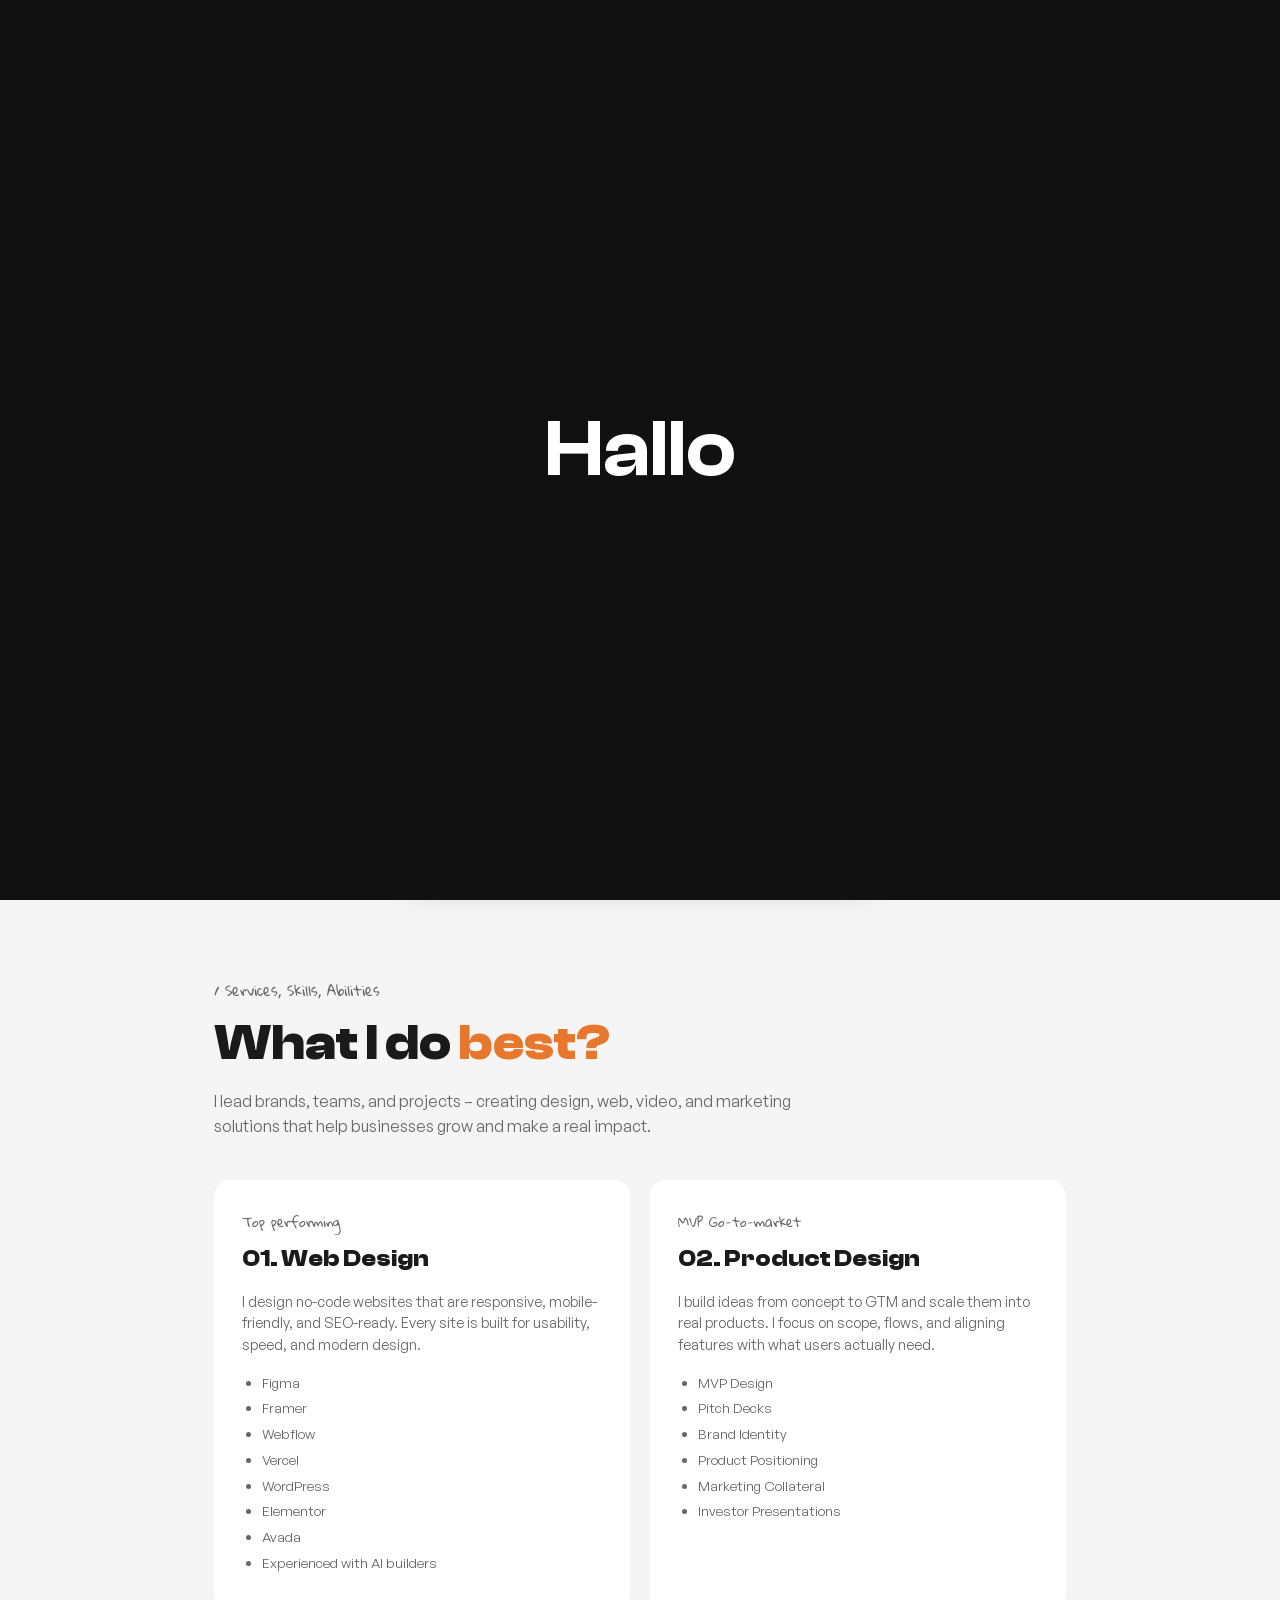
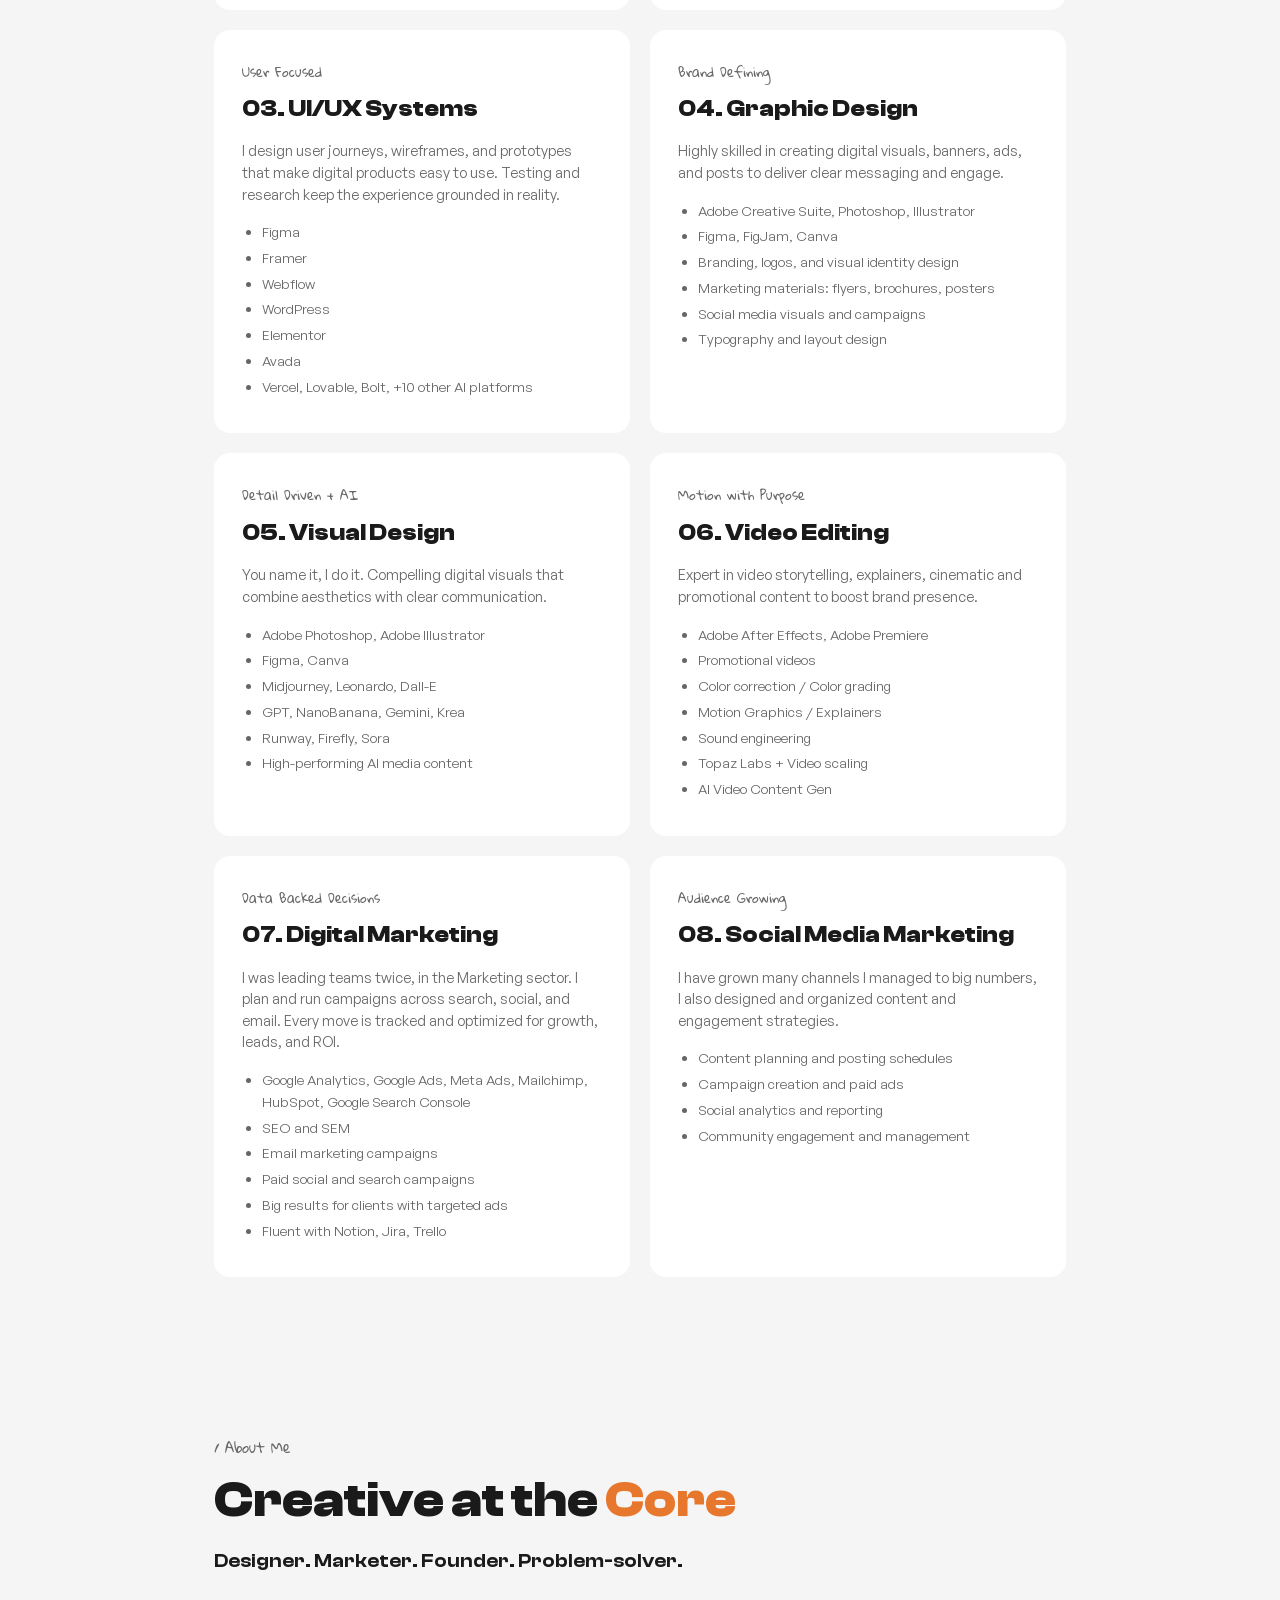
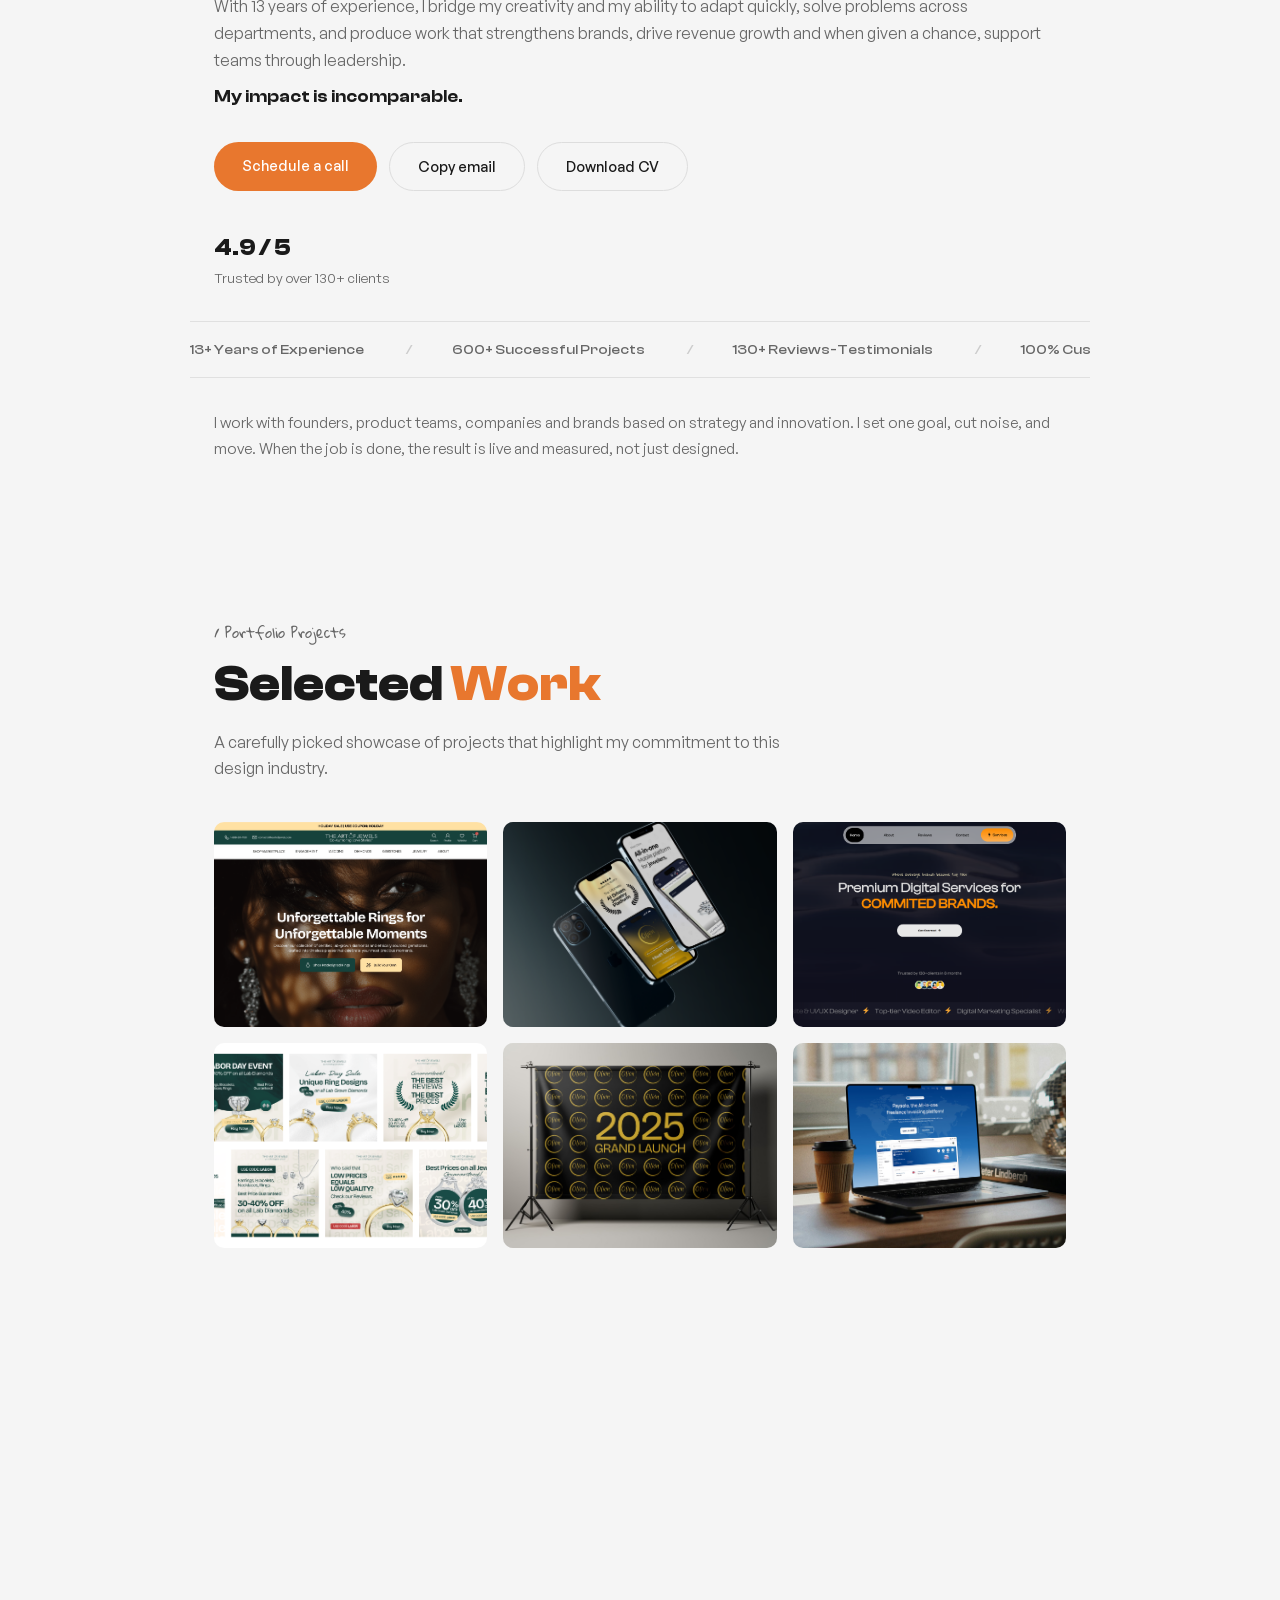
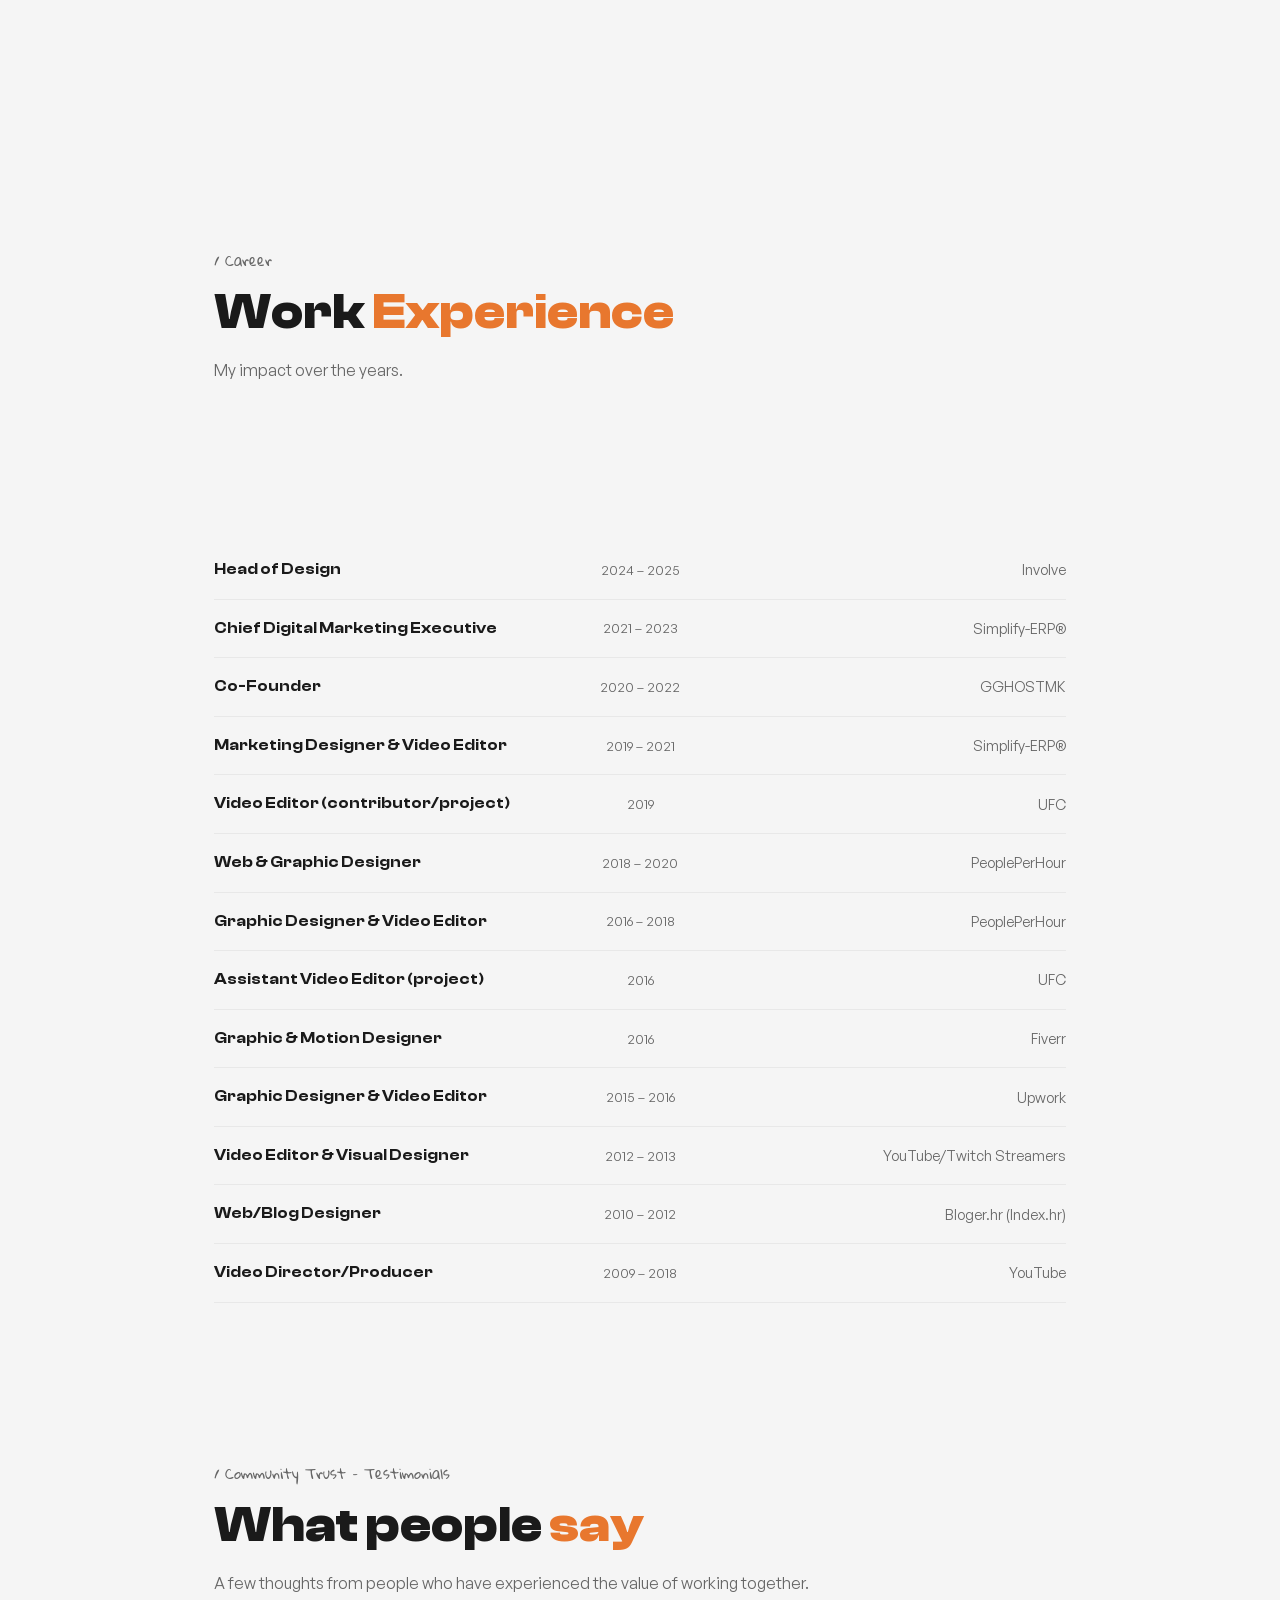
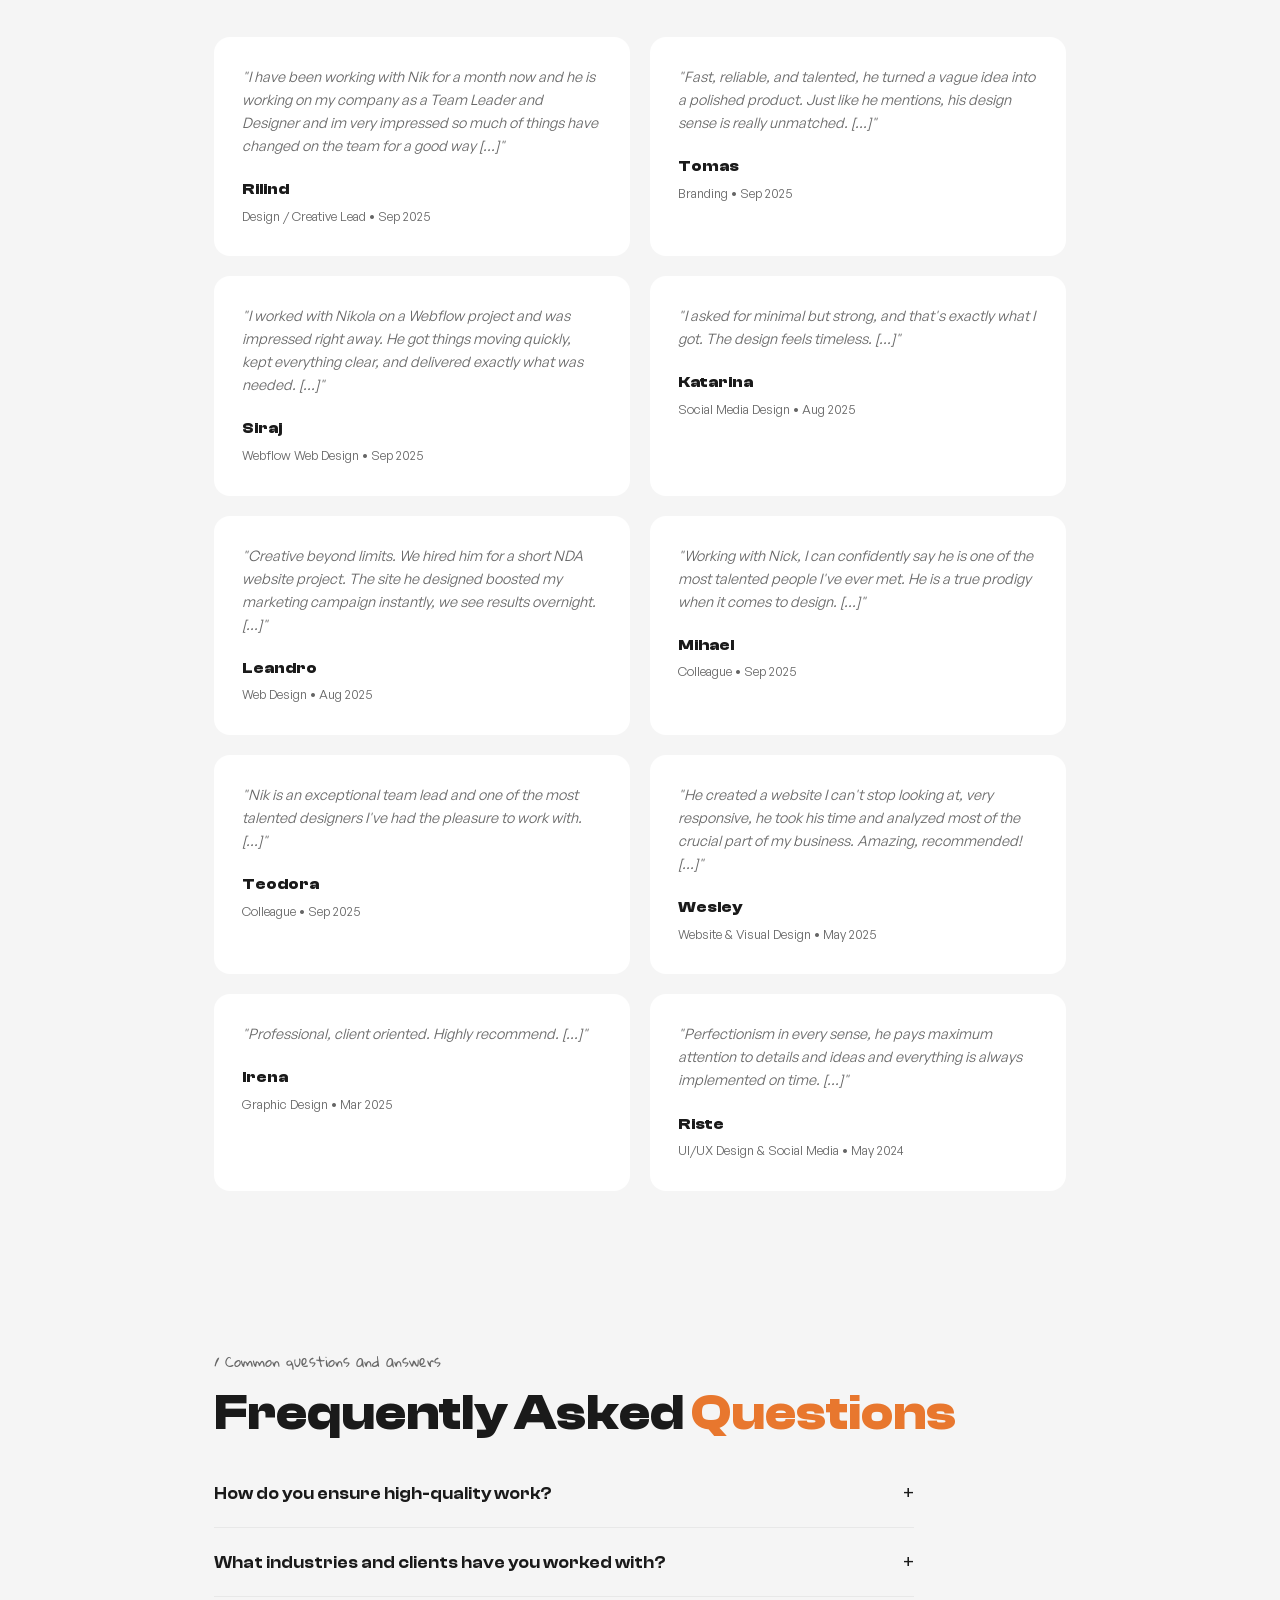
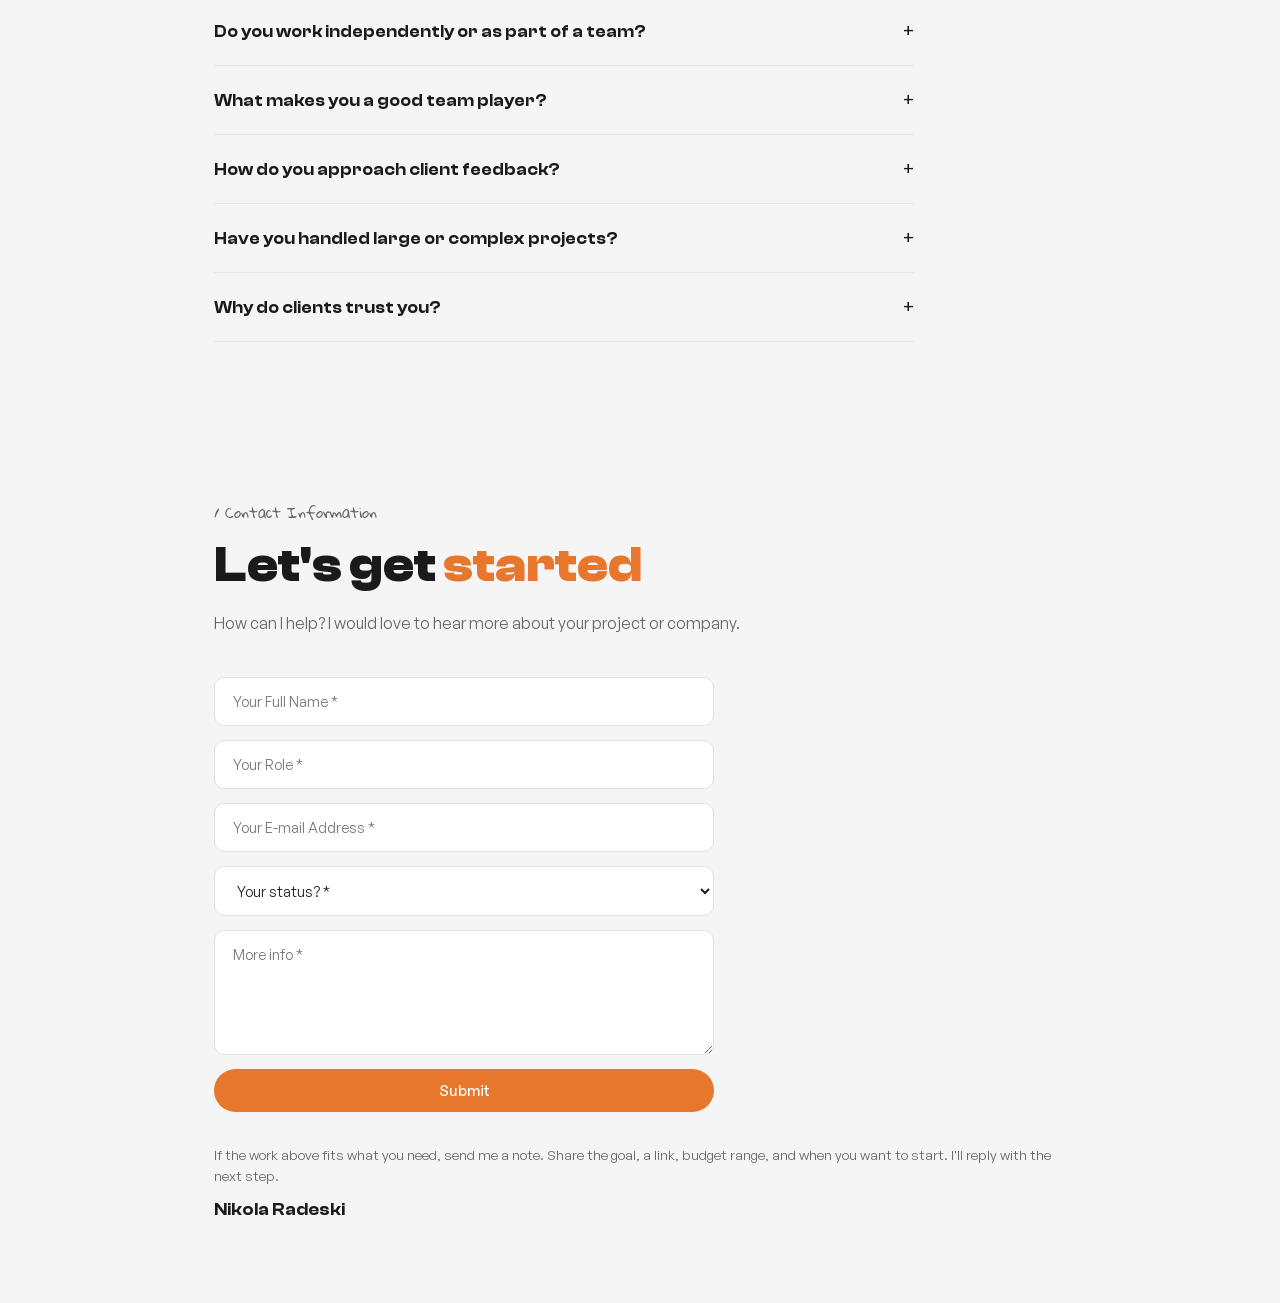
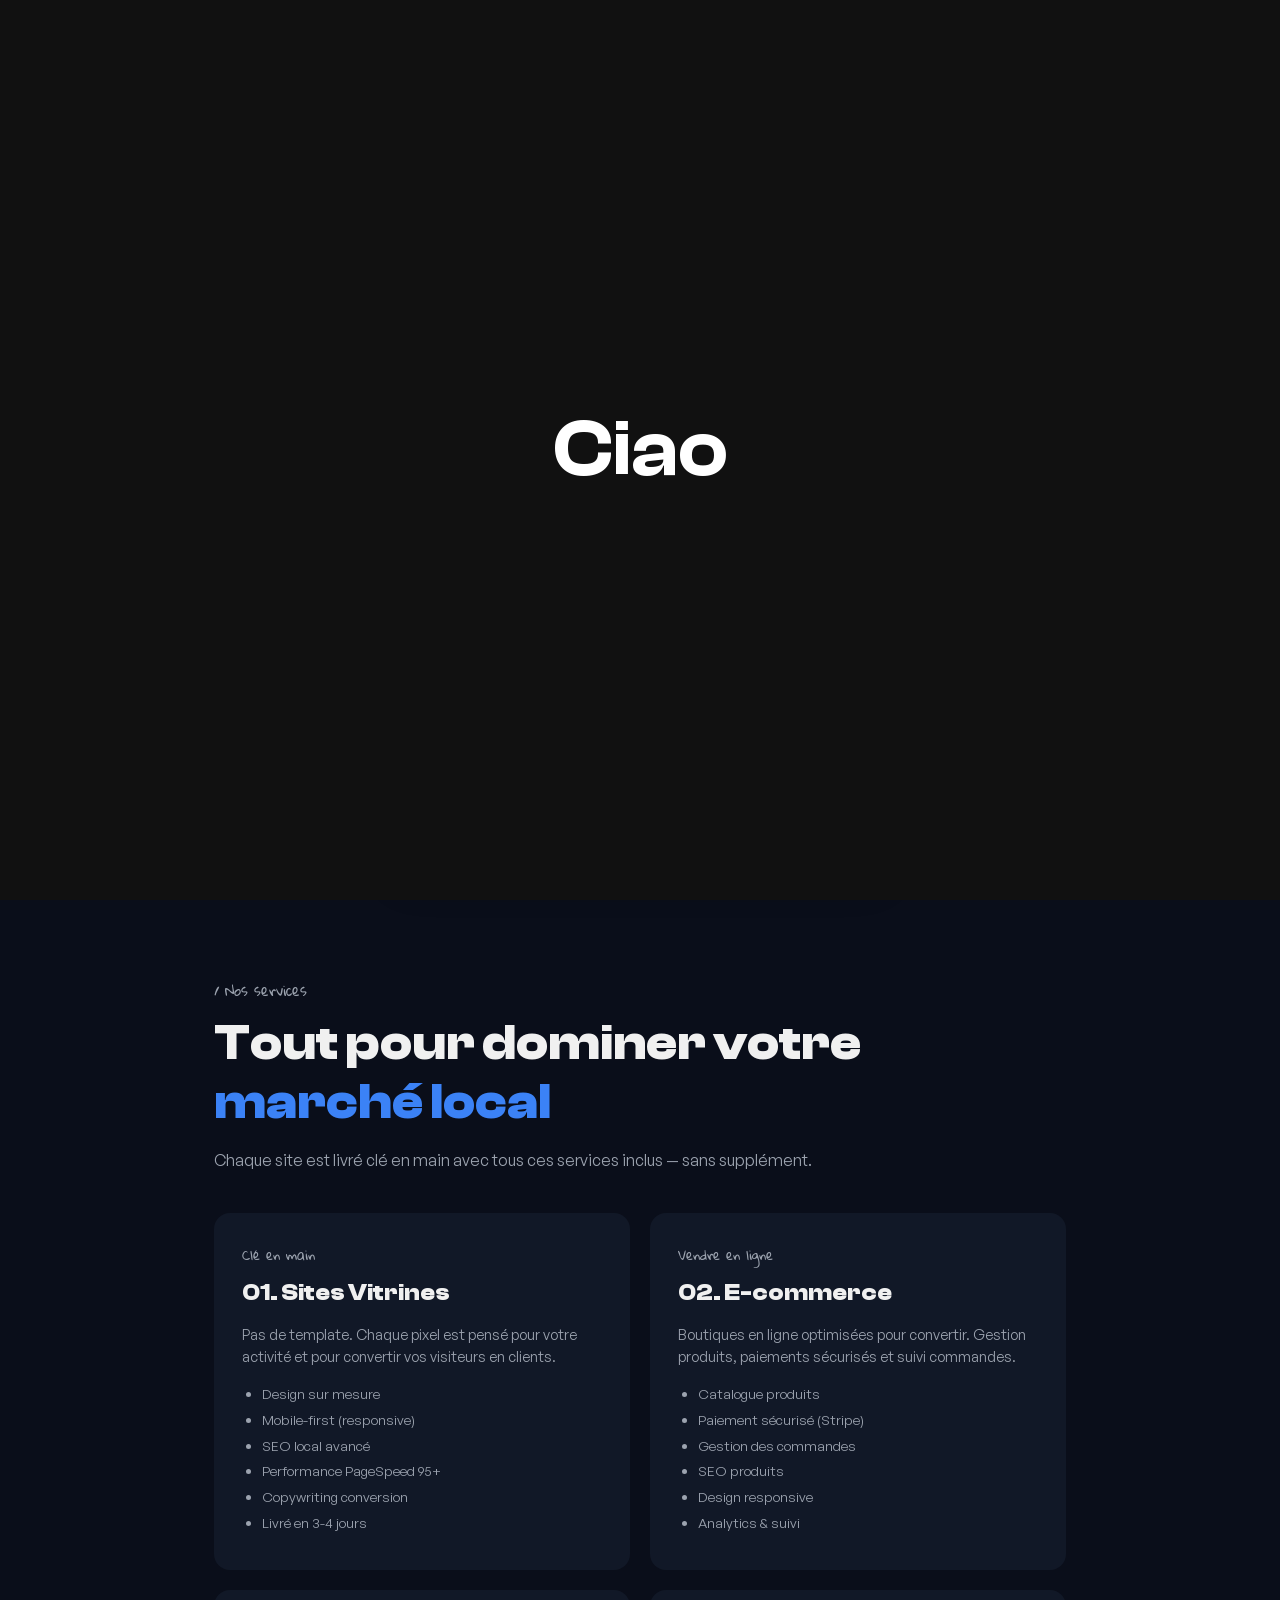
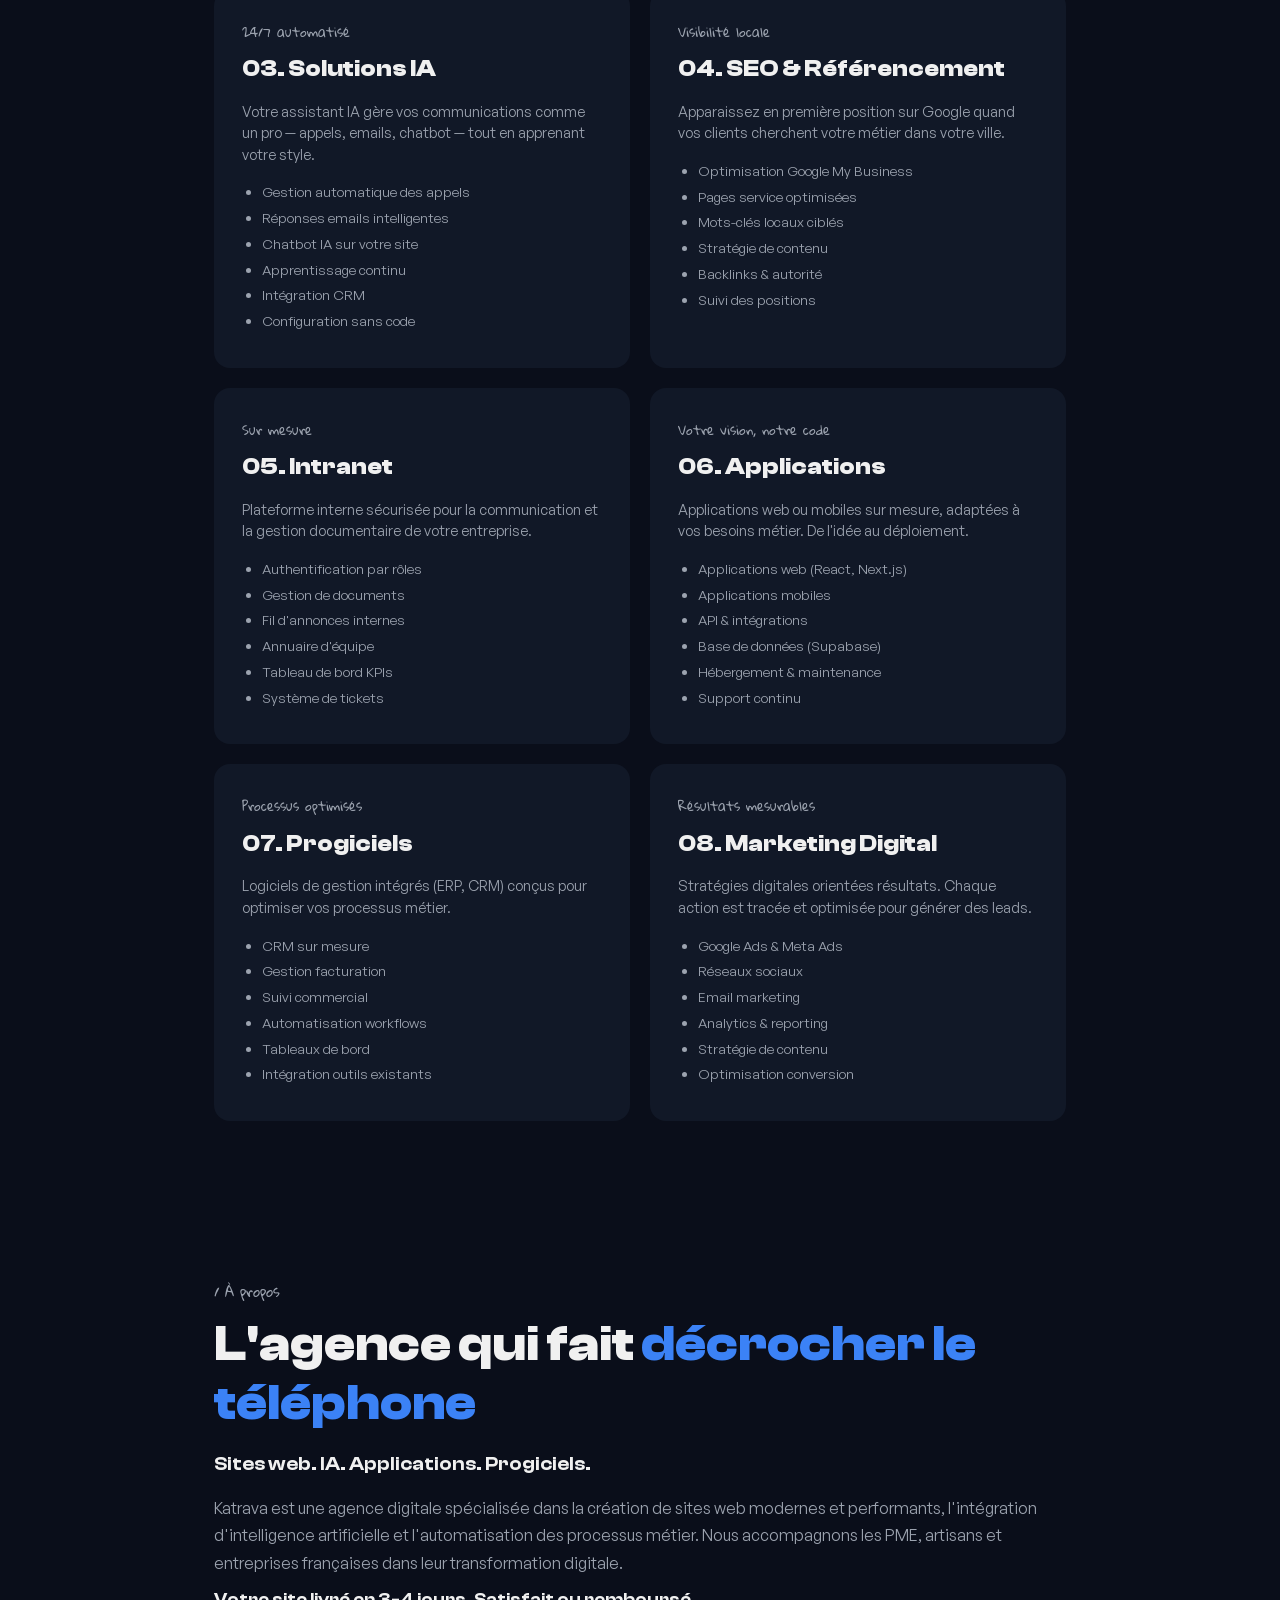
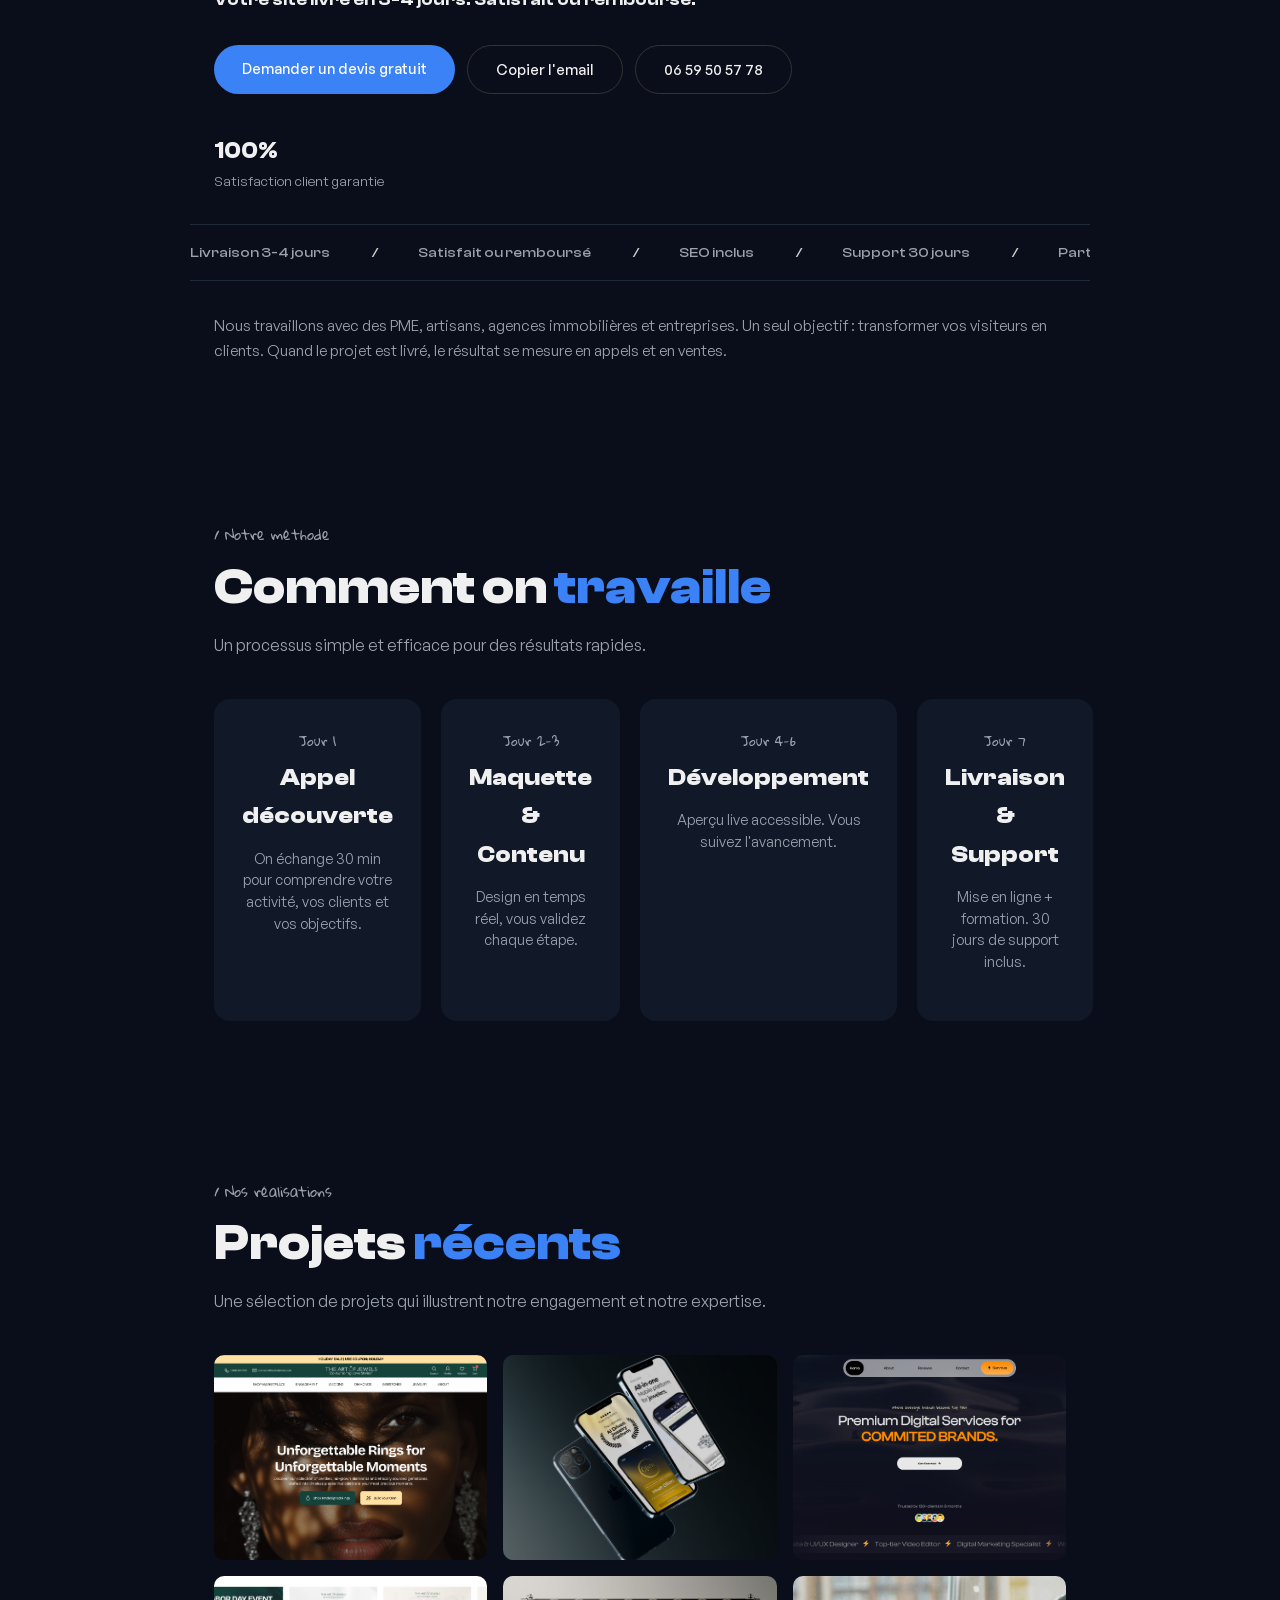
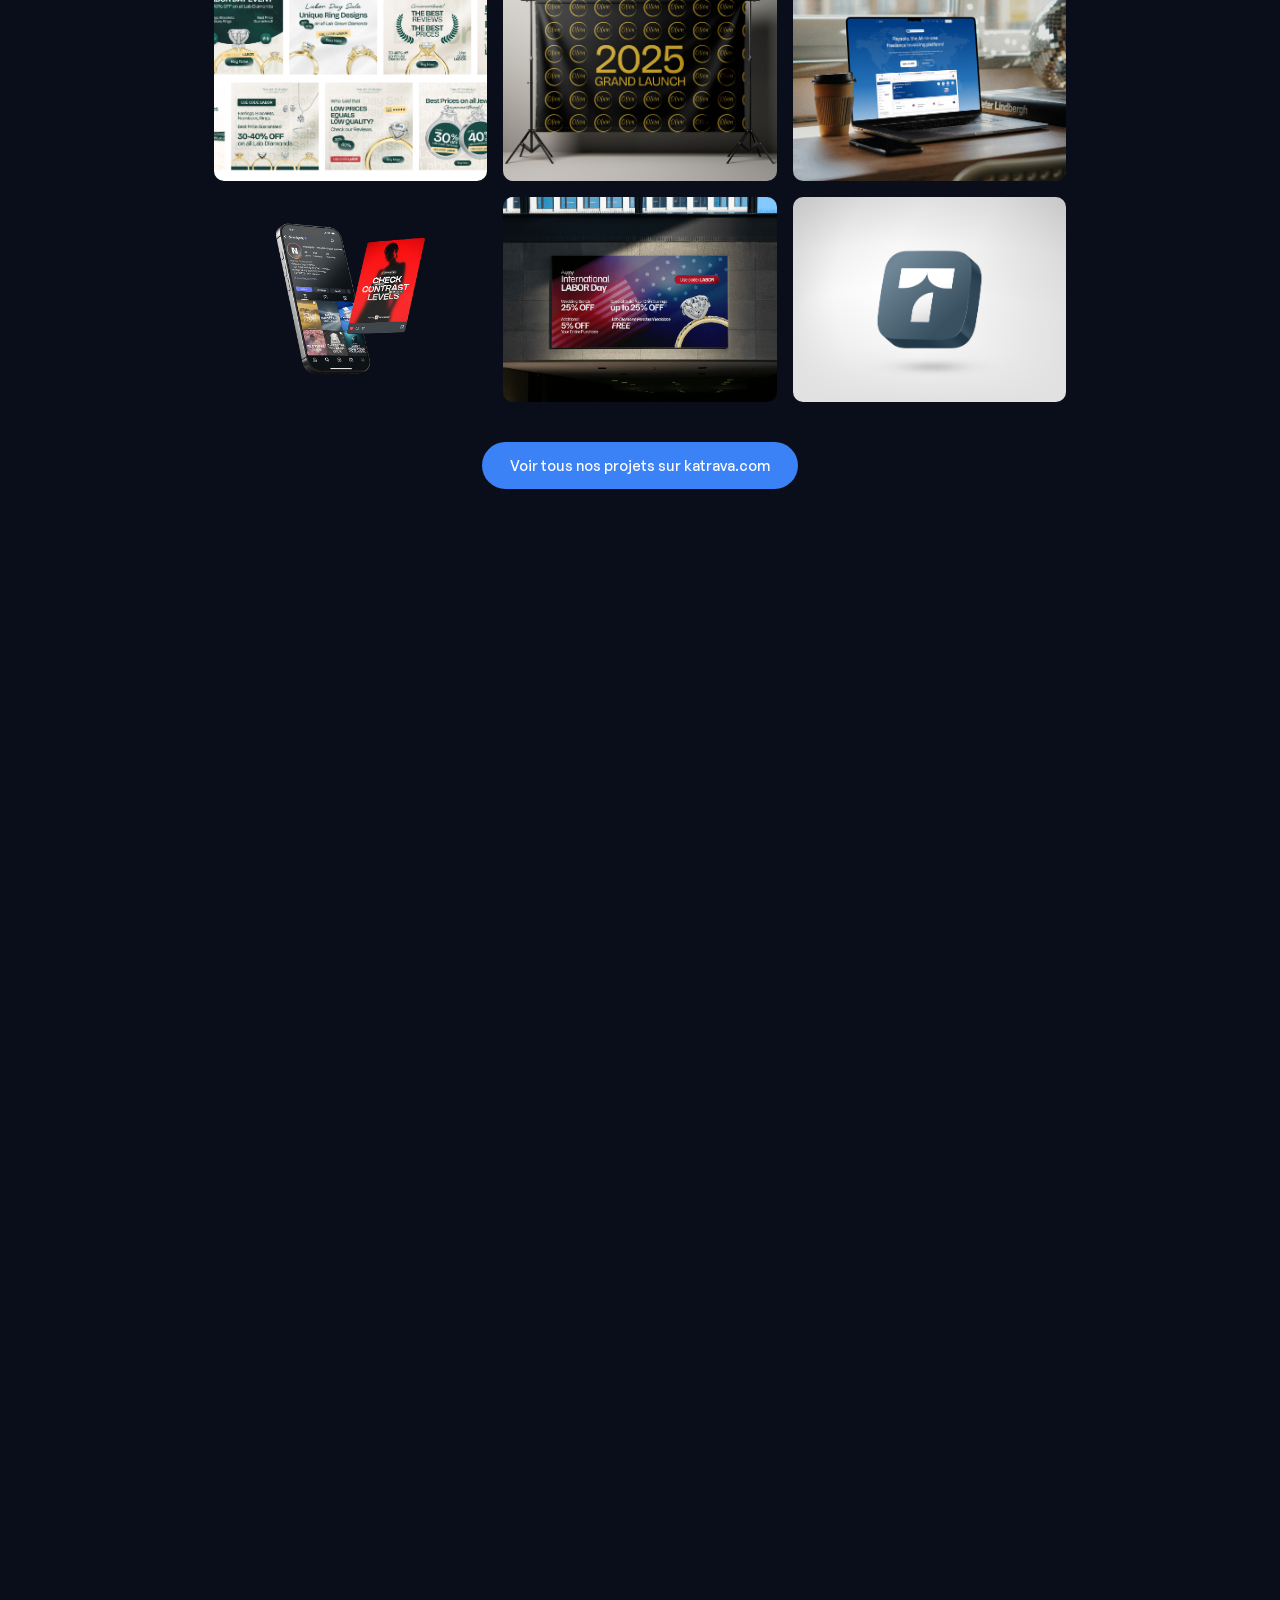
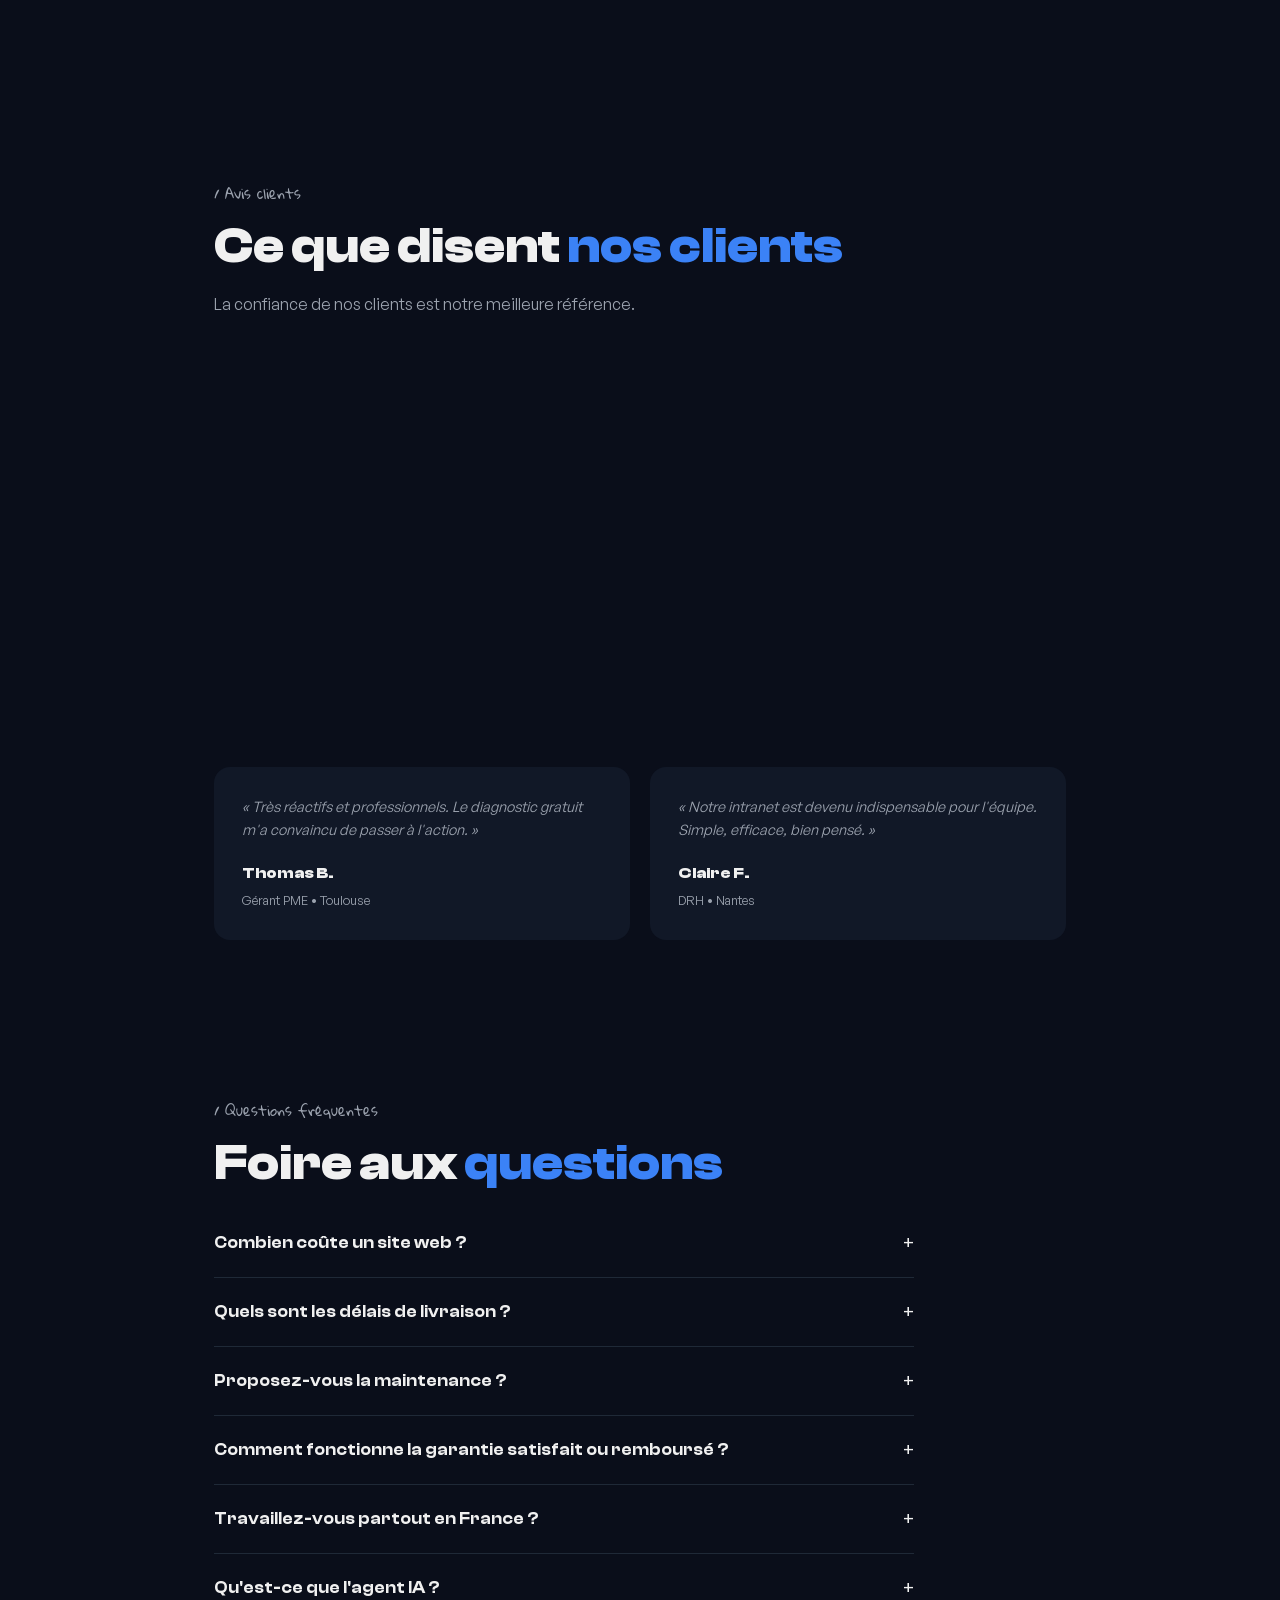
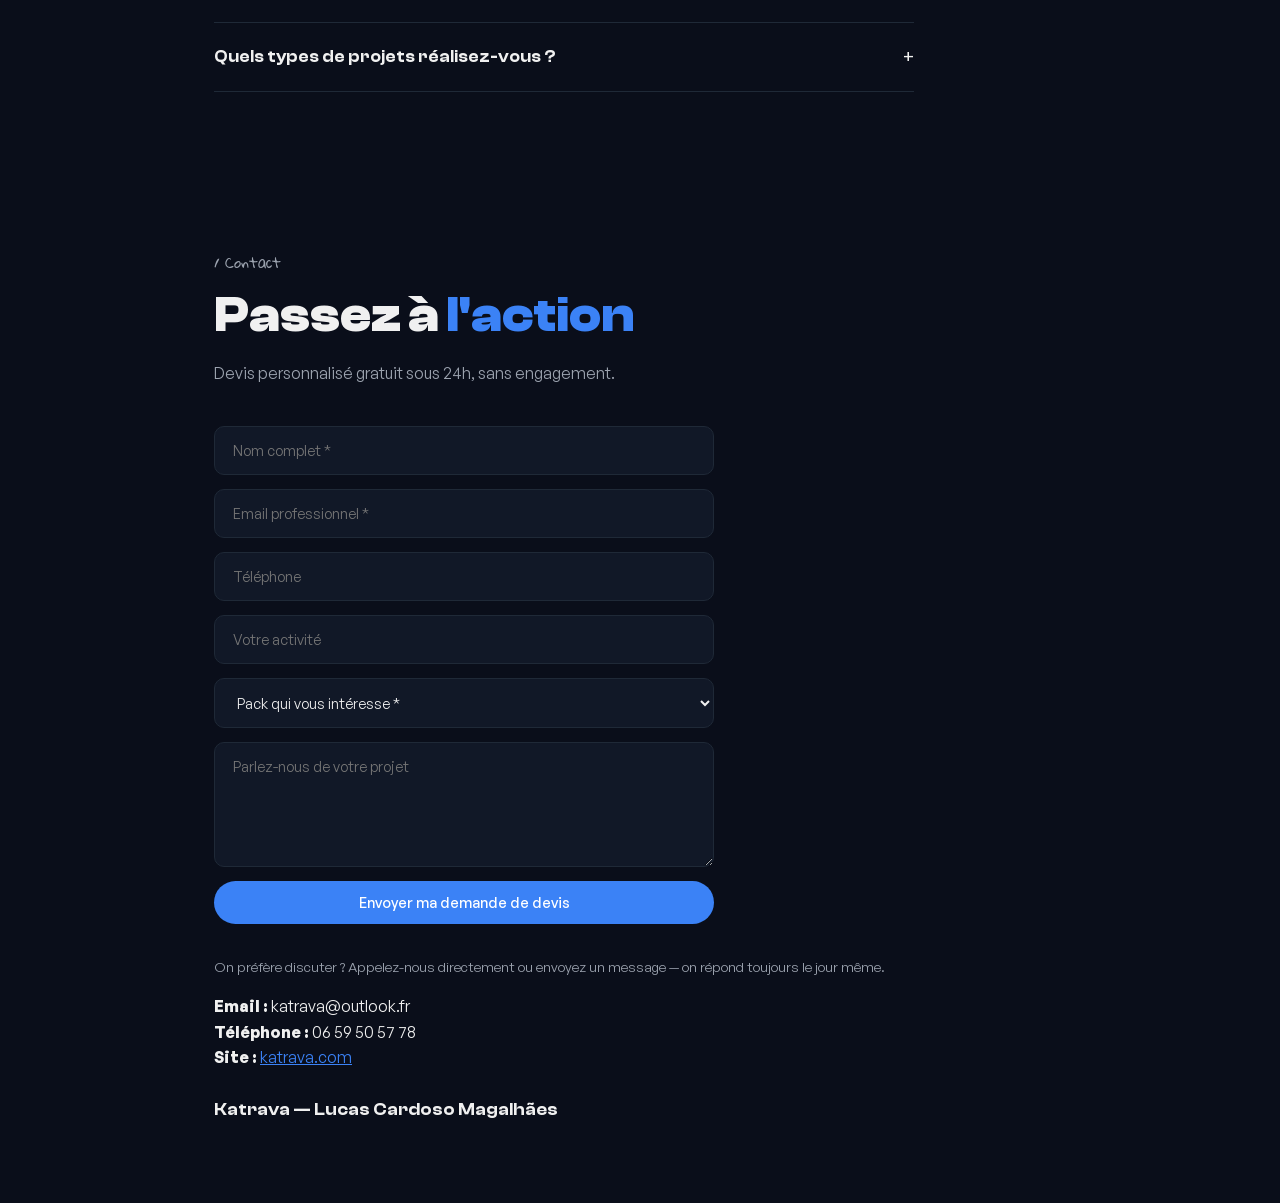
